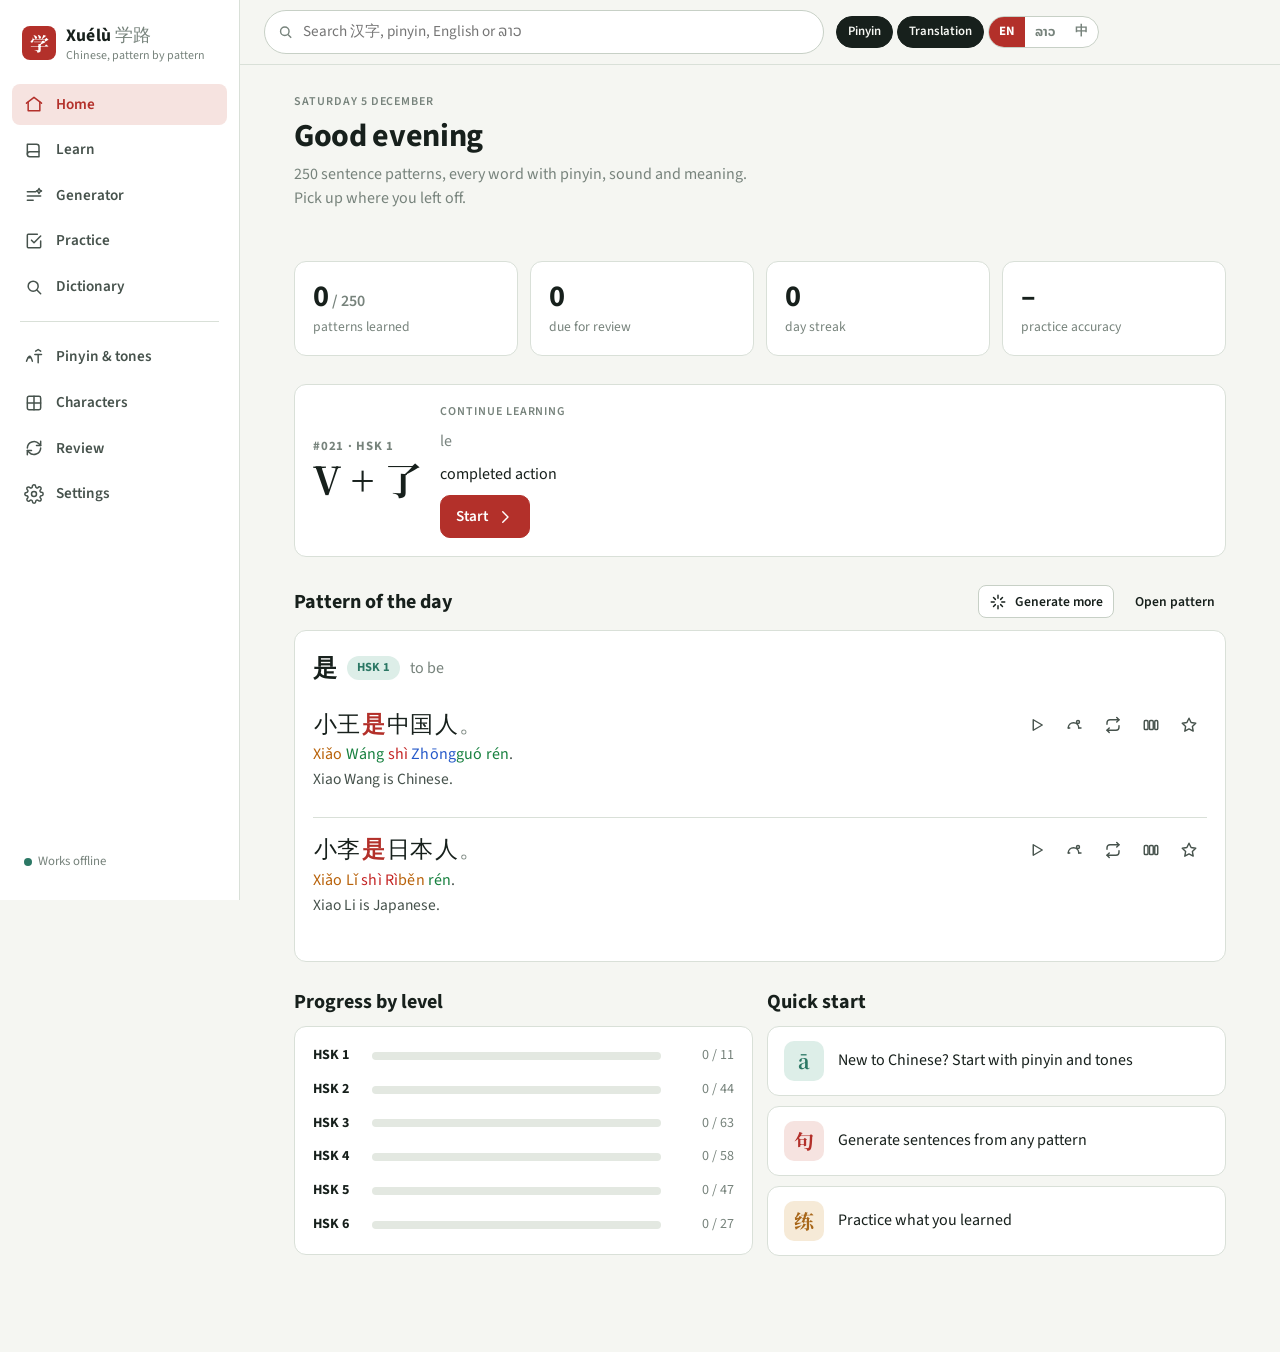
==== index.html @ 7368254f "Add files via upload" ====
<!doctype html>
<html lang="en">
<head>
<meta charset="utf-8">
<meta name="viewport" content="width=device-width,initial-scale=1,viewport-fit=cover">
<link rel="manifest" href="manifest.webmanifest">
<title>Xuélù Chinese</title>
<meta name="description" content="Learn Mandarin through 250 sentence patterns: pinyin, audio, dictionary, sentence generator and practice. Works offline.">
<meta name="theme-color" content="#B3302A">
<link rel="preconnect" href="https://fonts.googleapis.com"><link rel="preconnect" href="https://fonts.gstatic.com" crossorigin>
<link rel="stylesheet" href="https://fonts.googleapis.com/css2?family=Noto+Sans+Lao:wght@400;600&family=Noto+Serif+SC:wght@600;700&family=Source+Sans+3:wght@400;600;700&display=swap">
<style>:root{
  --bg:#F5F6F2; --surface:#FFFFFF; --surface-2:#EDF0EA; --surface-3:#E3E8E1;
  --ink:#17201C; --ink-2:#46524C; --ink-3:#77837C; --line:#D9E0D8; --line-2:#C7D0C6;
  --accent:#B3302A; --accent-2:#F6E3E0; --accent-ink:#FFFFFF;
  --jade:#2C7865; --jade-2:#DDEEE8; --warn:#A8671A; --warn-2:#F6EAD7; --bad:#B3302A; --bad-2:#F6E3E0;
  --t1:#2458C9; --t2:#17803F; --t3:#B8620A; --t4:#C42424; --t0:#7A8580;
  --shadow:0 1px 2px rgba(23,32,28,.06),0 4px 16px rgba(23,32,28,.06);
  --r:12px; --r-s:8px;
  --f-ui:"Source Sans 3","Noto Sans Lao","Phetsarath OT","Saysettha OT",system-ui,-apple-system,"Segoe UI",Roboto,"Noto Sans",sans-serif;
  --f-hz:"Noto Sans SC","PingFang SC","Hiragino Sans GB","Microsoft YaHei","Source Han Sans SC",sans-serif;
  --f-hzd:"Noto Serif SC","Songti SC","STSong","SimSun","Source Han Serif SC",serif;
  --f-lo:"Noto Sans Lao","Phetsarath OT","Saysettha OT","Lao UI","Noto Sans",sans-serif;
  color-scheme:light;
}
@media (prefers-color-scheme:dark){ :root:not([data-theme="light"]){
  --bg:#101412; --surface:#171C1A; --surface-2:#1F2522; --surface-3:#29302C;
  --ink:#E7ECE8; --ink-2:#B3BEB7; --ink-3:#86928B; --line:#2A322E; --line-2:#394440;
  --accent:#E35B4F; --accent-2:#3A1F1C; --accent-ink:#1A0E0C;
  --jade:#56B79D; --jade-2:#18302A; --warn:#E0A450; --warn-2:#33281A; --bad:#E86A5F; --bad-2:#3A1F1C;
  --t1:#7FA6FF; --t2:#5CCB84; --t3:#F2A54A; --t4:#FF7B72; --t0:#98A39D;
  --shadow:0 1px 2px rgba(0,0,0,.3),0 6px 20px rgba(0,0,0,.25); color-scheme:dark; }}
:root[data-theme="dark"]{
  --bg:#101412; --surface:#171C1A; --surface-2:#1F2522; --surface-3:#29302C;
  --ink:#E7ECE8; --ink-2:#B3BEB7; --ink-3:#86928B; --line:#2A322E; --line-2:#394440;
  --accent:#E35B4F; --accent-2:#3A1F1C; --accent-ink:#1A0E0C;
  --jade:#56B79D; --jade-2:#18302A; --warn:#E0A450; --warn-2:#33281A; --bad:#E86A5F; --bad-2:#3A1F1C;
  --t1:#7FA6FF; --t2:#5CCB84; --t3:#F2A54A; --t4:#FF7B72; --t0:#98A39D;
  --shadow:0 1px 2px rgba(0,0,0,.3),0 6px 20px rgba(0,0,0,.25); color-scheme:dark; }

*{box-sizing:border-box}
html,body{height:100%}
body{margin:0;background:var(--bg);color:var(--ink);font:16px/1.55 var(--f-ui);-webkit-text-size-adjust:100%;}
:lang(lo), .lo{font-family:var(--f-lo)}
button,input,select,textarea{font:inherit;color:inherit}
button{cursor:pointer}
a{color:var(--accent)}
:focus-visible{outline:2px solid var(--accent);outline-offset:2px;border-radius:6px}
.hz{font-family:var(--f-hz)}
.hzd{font-family:var(--f-hzd)}
.muted{color:var(--ink-3)}
.small{font-size:.875rem}
.tabnum{font-variant-numeric:tabular-nums}
h1,h2,h3{line-height:1.2;text-wrap:balance;margin:0}
h1{font-size:1.75rem;font-weight:700;letter-spacing:-.01em}
h2{font-size:1.25rem;font-weight:700}
h3{font-size:1rem;font-weight:700}
.eyebrow{font-size:.75rem;letter-spacing:.08em;text-transform:uppercase;color:var(--ink-3);font-weight:600}
p{margin:0}

/* ---------- Shell ---------- */
.app{display:grid;grid-template-columns:240px minmax(0,1fr);min-height:100%}
.side{position:sticky;top:0;height:100vh;border-right:1px solid var(--line);background:var(--surface);display:flex;flex-direction:column;padding:18px 12px;gap:4px;overflow-y:auto}
.brand{display:flex;align-items:center;gap:10px;padding:4px 10px 16px}
.seal{width:34px;height:34px;border-radius:8px;background:var(--accent);color:#fff;display:grid;place-items:center;font:700 19px/1 var(--f-hzd);flex:none}
.brand b{display:block;font-size:1.1rem;letter-spacing:.01em}
.brand small{display:block;color:var(--ink-3);font-size:.75rem;line-height:1.2}
.nav-btn{display:flex;align-items:center;gap:12px;width:100%;border:0;background:none;padding:9px 12px;border-radius:var(--r-s);color:var(--ink-2);text-align:left;font-weight:600;font-size:.95rem}
.nav-btn svg{width:20px;height:20px;flex:none;stroke:currentColor;fill:none;stroke-width:1.8;stroke-linecap:round;stroke-linejoin:round}
.nav-btn:hover{background:var(--surface-2);color:var(--ink)}
.nav-btn[aria-current="page"]{background:var(--accent-2);color:var(--accent)}
.nav-btn .count{margin-left:auto;font-size:.75rem;background:var(--accent);color:var(--accent-ink);border-radius:99px;padding:1px 7px;font-weight:700}
.side .sep{height:1px;background:var(--line);margin:10px 8px}
.side-foot{margin-top:auto;padding:10px 12px;font-size:.8rem;color:var(--ink-3);display:flex;align-items:center;gap:6px}
.dot-ok{width:8px;height:8px;border-radius:50%;background:var(--jade)}

.mainwrap{min-width:0;display:flex;flex-direction:column}
.topbar{position:sticky;top:env(safe-area-inset-top,0px);z-index:20;background:color-mix(in srgb,var(--bg) 88%,transparent);backdrop-filter:blur(10px);-webkit-backdrop-filter:blur(10px);border-bottom:1px solid var(--line);padding-block:10px;padding-inline:24px;display:flex;align-items:center;gap:12px}
.topbar .mbrand{display:none}
.search{position:relative;flex:1;max-width:560px}
.search input{width:100%;border:1px solid var(--line-2);background:var(--surface);border-radius:99px;padding:9px 14px 9px 38px;font-size:.95rem}
.search svg{position:absolute;left:13px;top:50%;transform:translateY(-50%);width:17px;height:17px;stroke:var(--ink-3);fill:none;stroke-width:2}
.search-pop{position:absolute;left:0;right:0;top:calc(100% + 6px);background:var(--surface);border:1px solid var(--line);border-radius:var(--r);box-shadow:var(--shadow);max-height:70vh;overflow:auto;padding:6px;z-index:30}
.sp-item{display:flex;gap:12px;align-items:baseline;width:100%;border:0;background:none;text-align:left;padding:8px 10px;border-radius:8px}
.sp-item:hover,.sp-item.active{background:var(--surface-2)}
.sp-item .hz{font-size:1.15rem;min-width:3.2em}
.sp-item .py{min-width:6em}
.sp-head{font-size:.72rem;letter-spacing:.08em;text-transform:uppercase;color:var(--ink-3);padding:8px 10px 2px;font-weight:700}
.toggles{display:flex;gap:4px;align-items:center}
.tg{border:1px solid var(--line-2);background:var(--surface);border-radius:99px;padding:5px 11px;font-size:.8rem;font-weight:600;color:var(--ink-3)}
.tg[aria-pressed="true"]{background:var(--ink);border-color:var(--ink);color:var(--bg)}
.langsw{display:flex;border:1px solid var(--line-2);border-radius:99px;overflow:hidden;background:var(--surface)}
.langsw button{border:0;background:none;padding:5px 10px;font-size:.8rem;font-weight:700;color:var(--ink-3)}
.langsw button[aria-pressed="true"]{background:var(--accent);color:var(--accent-ink)}
main{padding-block:28px 96px;padding-inline:24px;width:100%;max-width:980px;margin:0 auto}
.tabbar{display:none}

@media (max-width:900px){
  .app{grid-template-columns:1fr}
  .side{display:none}
  .topbar{padding-inline:16px;flex-wrap:wrap;row-gap:8px}
  .topbar .mbrand{display:flex;align-items:center;gap:8px;font-weight:700}
  .topbar .mbrand .seal{width:28px;height:28px;font-size:16px}
  .search{order:3;flex-basis:100%;max-width:none}
  .toggles{margin-left:auto}
  main{padding-inline:16px;padding-block:18px 110px}
  .tabbar{display:grid;grid-template-columns:repeat(5,1fr);position:fixed;left:0;right:0;bottom:0;z-index:40;background:var(--surface);border-top:1px solid var(--line);padding-bottom:env(safe-area-inset-bottom,0px)}
  .tabbar button{border:0;background:none;display:flex;flex-direction:column;align-items:center;gap:2px;padding:8px 2px 7px;font-size:.68rem;font-weight:600;color:var(--ink-3)}
  .tabbar svg{width:22px;height:22px;stroke:currentColor;fill:none;stroke-width:1.8;stroke-linecap:round;stroke-linejoin:round}
  .tabbar button[aria-current="page"]{color:var(--accent)}
  .hide-m{display:none!important}
}
@media (max-width:420px){ .toggles .tg{padding:5px 8px} .langsw button{padding:5px 8px} }

/* ---------- Generic ---------- */
.stack{display:flex;flex-direction:column;gap:16px}
.stack-l{display:flex;flex-direction:column;gap:28px}
.row{display:flex;gap:10px;align-items:center;flex-wrap:wrap}
.spread{display:flex;justify-content:space-between;align-items:center;gap:12px;flex-wrap:wrap}
.card{background:var(--surface);border:1px solid var(--line);border-radius:var(--r);padding:18px}
.card.flat{box-shadow:none}
.grid2{display:grid;grid-template-columns:repeat(2,minmax(0,1fr));gap:14px}
.grid3{display:grid;grid-template-columns:repeat(3,minmax(0,1fr));gap:14px}
.grid4{display:grid;grid-template-columns:repeat(4,minmax(0,1fr));gap:12px}
@media (max-width:760px){.grid3,.grid4{grid-template-columns:repeat(2,minmax(0,1fr))}.grid2{grid-template-columns:1fr}}
.btn{display:inline-flex;align-items:center;justify-content:center;gap:8px;border:1px solid var(--line-2);background:var(--surface);color:var(--ink);border-radius:10px;padding:9px 15px;font-weight:600;font-size:.95rem;min-height:40px;text-decoration:none}
.btn:hover{background:var(--surface-2)}
.btn.primary{background:var(--accent);border-color:var(--accent);color:var(--accent-ink)}
.btn.primary:hover{filter:brightness(1.06)}
.btn.jade{background:var(--jade);border-color:var(--jade);color:#fff}
.btn.ghost{border-color:transparent;background:none}
.btn.sm{padding:5px 10px;min-height:32px;font-size:.85rem;border-radius:8px}
.btn svg,.ib svg{width:18px;height:18px;stroke:currentColor;fill:none;stroke-width:1.9;stroke-linecap:round;stroke-linejoin:round}
.btn[disabled]{opacity:.5;cursor:not-allowed}
.ib{border:1px solid transparent;background:none;border-radius:8px;width:36px;height:36px;display:inline-grid;place-items:center;color:var(--ink-2)}
.ib:hover{background:var(--surface-2);color:var(--ink)}
.ib[aria-pressed="true"]{color:var(--accent);background:var(--accent-2)}
.chip{display:inline-flex;align-items:center;gap:6px;border-radius:99px;padding:2px 10px;font-size:.78rem;font-weight:700;background:var(--surface-2);color:var(--ink-2);white-space:nowrap}
.chip.lv{background:var(--jade-2);color:var(--jade)}
.chip.acc{background:var(--accent-2);color:var(--accent)}
.chip.warn{background:var(--warn-2);color:var(--warn)}
.seg{display:inline-flex;background:var(--surface-2);border-radius:10px;padding:3px;gap:2px;flex-wrap:wrap}
.seg button{border:0;background:none;border-radius:8px;padding:6px 12px;font-weight:600;font-size:.88rem;color:var(--ink-2)}
.seg button[aria-pressed="true"]{background:var(--surface);color:var(--ink);box-shadow:0 1px 2px rgba(0,0,0,.08)}
.input{border:1px solid var(--line-2);background:var(--surface);border-radius:10px;padding:9px 12px;width:100%}
.empty{padding:28px;text-align:center;color:var(--ink-3);border:1px dashed var(--line-2);border-radius:var(--r)}
.toast{position:fixed;left:50%;bottom:90px;transform:translateX(-50%);background:var(--ink);color:var(--bg);padding:10px 16px;border-radius:10px;font-weight:600;z-index:100;box-shadow:var(--shadow);max-width:calc(100% - 32px)}
.pagehead{display:flex;flex-direction:column;gap:6px;margin-bottom:22px}
.pagehead p{color:var(--ink-2);max-width:62ch}

/* ---------- Tones / pinyin ---------- */
.t1{color:var(--t1)}.t2{color:var(--t2)}.t3{color:var(--t3)}.t4{color:var(--t4)}.t0{color:var(--t0)}
body.no-tone .t1,body.no-tone .t2,body.no-tone .t3,body.no-tone .t4,body.no-tone .t0{color:inherit}

/* ---------- Sentence ---------- */
.sent{display:grid;grid-template-columns:minmax(0,1fr) auto;gap:4px 12px;padding:14px 0;border-top:1px solid var(--line)}
.sent:first-child{border-top:0}
.sent .zh{font-family:var(--f-hz);font-size:1.45rem;line-height:1.5;letter-spacing:.02em}
.w{border:0;background:none;padding:0 1px;margin:0;font:inherit;color:inherit;border-radius:4px;cursor:pointer;border-bottom:1.5px solid transparent}
.w:hover{background:var(--surface-2);border-bottom-color:var(--line-2)}
.w.mk{color:var(--accent);font-weight:600}
.punct{color:var(--ink-3)}
.sent .py{font-size:1rem;color:var(--ink-2);letter-spacing:.01em}
.sent .tr{color:var(--ink-2);font-size:.97rem}
.sent .tr-lo{font-family:var(--f-lo)}
body.hide-py .py, body.hide-py .bd-py{visibility:hidden}
body.hide-py .sent .py{display:none}
body.hide-tr .sent .tr{display:none}
body.hide-hz .sent .zh{filter:blur(6px)}
body.hide-hz .sent .zh:hover{filter:none}
.sent-actions{display:flex;gap:2px;align-items:flex-start}
.sent-src{font-size:.72rem;color:var(--ink-3)}
.bd{grid-column:1/-1;display:flex;flex-wrap:wrap;gap:6px;margin-top:8px}
.bd-cell{border:1px solid var(--line);background:var(--surface-2);border-radius:10px;padding:6px 10px 7px;display:flex;flex-direction:column;align-items:center;min-width:56px;cursor:pointer}
.bd-cell:hover{border-color:var(--line-2)}
.bd-cell .hz{font-size:1.3rem;line-height:1.3}
.bd-cell .bd-py{font-size:.85rem}
.bd-cell .bd-gl{font-size:.75rem;color:var(--ink-2);max-width:9em;text-align:center;line-height:1.25}
.bd-cell .bd-pos{font-size:.64rem;text-transform:uppercase;letter-spacing:.06em;color:var(--ink-3);font-weight:700}
.bd-cell.mk{border-color:var(--accent);background:var(--accent-2)}
.fix{font-size:.78rem;color:var(--warn);background:var(--warn-2);border-radius:6px;padding:2px 8px;display:inline-block;margin-top:4px}

/* ---------- Home ---------- */
.hero-greet{display:flex;flex-direction:column;gap:6px;margin-bottom:22px}
.hero-greet h1{font-size:2rem}
.stat{display:flex;flex-direction:column;gap:2px}
.stat b{font-size:1.9rem;line-height:1.1;font-variant-numeric:tabular-nums}
.stat span{font-size:.85rem;color:var(--ink-3)}
.cont{display:grid;grid-template-columns:auto minmax(0,1fr);gap:18px;align-items:center}
.bigno{font:700 .8rem/1 var(--f-ui);color:var(--ink-3);letter-spacing:.06em}
.pat-big{font-family:var(--f-hzd);font-size:2.4rem;line-height:1.15;font-weight:700}
.lvbar{display:grid;grid-template-columns:3.5em minmax(0,1fr) 4.5em;gap:10px;align-items:center;font-size:.88rem}
.bar{height:8px;border-radius:99px;background:var(--surface-3);overflow:hidden}
.bar i{display:block;height:100%;background:var(--jade);border-radius:99px}
.qs{display:flex;gap:14px;align-items:center;text-align:left;border:1px solid var(--line);background:var(--surface);border-radius:var(--r);padding:14px 16px;width:100%}
.qs:hover{border-color:var(--line-2);background:var(--surface-2)}
.qs .qi{width:40px;height:40px;border-radius:10px;display:grid;place-items:center;font:700 1.25rem/1 var(--f-hzd);flex:none}

/* ---------- Learn list ---------- */
.plist{display:flex;flex-direction:column}
.prow{display:grid;grid-template-columns:3.2em minmax(7em,auto) minmax(0,1fr) auto;gap:14px;align-items:center;padding:11px 12px;border:0;background:none;text-align:left;border-radius:10px;width:100%}
.prow:hover{background:var(--surface-2)}
.prow .pn{font-size:.8rem;color:var(--ink-3);font-variant-numeric:tabular-nums;font-weight:700}
.prow .ph{font-family:var(--f-hz);font-size:1.15rem;font-weight:600}
.prow .pm{color:var(--ink-2);font-size:.92rem;overflow:hidden;text-overflow:ellipsis;white-space:nowrap}
.status{width:20px;height:20px;border-radius:50%;border:2px solid var(--line-2);display:grid;place-items:center}
.status.done{background:var(--jade);border-color:var(--jade)}
.status.done::after{content:"";width:8px;height:5px;border-left:2px solid #fff;border-bottom:2px solid #fff;transform:rotate(-45deg) translate(1px,-1px)}
.group-h{display:flex;align-items:baseline;gap:10px;margin:22px 0 6px;padding:0 12px}
.group-h:first-child{margin-top:0}
@media (max-width:600px){.prow{grid-template-columns:2.6em minmax(0,1fr) auto;gap:10px}.prow .pm{grid-column:2;grid-row:2;white-space:normal;font-size:.85rem}.prow .status{grid-row:1/3;grid-column:3}}

/* ---------- Pattern page ---------- */
.crumb{display:flex;gap:8px;align-items:center;font-size:.85rem;color:var(--ink-3);margin-bottom:14px;flex-wrap:wrap}
.crumb button{border:0;background:none;color:var(--ink-2);padding:0;font-weight:600}
.phead{display:grid;grid-template-columns:minmax(0,1fr) auto;gap:18px;align-items:start;margin-bottom:26px}
.phead .pat-big{font-size:clamp(2.2rem,6vw,3.4rem)}
.phead .pmean{font-size:1.15rem;color:var(--ink-2);margin-top:6px}
.phead .plo{font-family:var(--f-lo);color:var(--ink-3);margin-top:2px}
@media (max-width:600px){.phead{grid-template-columns:1fr}}
.formula{display:flex;flex-wrap:wrap;gap:6px;align-items:center}
.fchip{border-radius:8px;padding:5px 11px;background:var(--surface-2);border:1px solid var(--line);font-weight:600;font-size:.92rem}
.fchip.hz{background:var(--accent-2);border-color:transparent;color:var(--accent);font-size:1.1rem;padding:3px 11px}
.fplus{color:var(--ink-3);font-weight:700}
.sect{display:flex;flex-direction:column;gap:12px}
.sect > h2{display:flex;align-items:center;gap:10px}
.why{font-size:1.02rem;max-width:68ch;color:var(--ink)}
.mistake{display:grid;grid-template-columns:auto minmax(0,1fr);gap:8px 12px;align-items:baseline;background:var(--surface);border:1px solid var(--line);border-radius:var(--r);padding:14px 16px}
.mistake .mk-x{color:var(--bad);font-weight:800}
.mistake .mk-v{color:var(--jade);font-weight:800}
.mistake .hz{font-size:1.2rem}
.mistake .bad{text-decoration:line-through;text-decoration-color:var(--bad);text-decoration-thickness:1.5px;color:var(--ink-2)}
.mistake .reason{grid-column:1/-1;color:var(--ink-2);font-size:.95rem;border-top:1px solid var(--line);padding-top:8px;margin-top:2px}
.pnav{display:flex;justify-content:space-between;gap:10px;margin-top:10px}

/* ---------- Generator ---------- */
.gen-layout{display:grid;grid-template-columns:300px minmax(0,1fr);gap:22px;align-items:start}
.picker{position:sticky;top:76px;max-height:calc(100vh - 100px);display:flex;flex-direction:column;gap:10px}
.picker .plist-s{overflow:auto;border:1px solid var(--line);border-radius:var(--r);background:var(--surface);flex:1;min-height:200px}
.pick{display:grid;grid-template-columns:auto 2.4em minmax(0,1fr);gap:8px;align-items:center;padding:7px 10px;border-bottom:1px solid var(--line);cursor:pointer;font-size:.92rem}
.pick:last-child{border-bottom:0}
.pick input{accent-color:var(--accent);width:17px;height:17px}
.pick .pn{font-size:.75rem;color:var(--ink-3);font-weight:700}
.pick .hz{font-weight:600}
.pick small{display:block;color:var(--ink-3);font-size:.78rem;overflow:hidden;text-overflow:ellipsis;white-space:nowrap}
.lvchips{display:flex;gap:4px;flex-wrap:wrap}
.lvchips button{border:1px solid var(--line-2);background:var(--surface);border-radius:99px;padding:3px 10px;font-size:.78rem;font-weight:700;color:var(--ink-2)}
.lvchips button[aria-pressed="true"]{background:var(--jade);border-color:var(--jade);color:#fff}
.gen-bar{display:flex;gap:10px;align-items:center;flex-wrap:wrap;background:var(--surface);border:1px solid var(--line);border-radius:var(--r);padding:12px 14px}
.gen-bar input[type=range]{accent-color:var(--accent);width:130px}
.gen-group{margin-top:14px}
.gen-group-h{display:flex;gap:10px;align-items:baseline;padding:6px 0;border-bottom:2px solid var(--ink);margin-bottom:2px}
.gen-group-h .hz{font-size:1.1rem;font-weight:700}
@media (max-width:900px){.gen-layout{grid-template-columns:1fr}.picker{position:static;max-height:none}.picker .plist-s{max-height:300px}}

/* ---------- Practice ---------- */
.pcard{display:flex;gap:14px;align-items:flex-start;text-align:left;border:1px solid var(--line);background:var(--surface);border-radius:var(--r);padding:16px;width:100%}
.pcard:hover{border-color:var(--line-2);background:var(--surface-2)}
.pcard .qi{width:42px;height:42px;border-radius:10px;background:var(--surface-2);display:grid;place-items:center;font:700 1.2rem/1 var(--f-hzd);flex:none;color:var(--accent)}
.pcard b{display:block}
.pcard span{color:var(--ink-3);font-size:.88rem}
.quiz{max-width:720px;margin:0 auto}
.qprog{display:flex;gap:4px;margin-bottom:18px}
.qprog i{flex:1;height:5px;border-radius:9px;background:var(--surface-3)}
.qprog i.ok{background:var(--jade)}.qprog i.no{background:var(--bad)}.qprog i.cur{background:var(--ink-3)}
.qbox{background:var(--surface);border:1px solid var(--line);border-radius:16px;padding:22px}
.qprompt{font-size:1.1rem;color:var(--ink-2);margin-bottom:6px}
.qzh{font-family:var(--f-hz);font-size:1.7rem;line-height:1.5}
.qpy{color:var(--ink-2)}
.opts{display:grid;gap:10px;margin-top:18px}
.opt{border:1.5px solid var(--line-2);background:var(--surface);border-radius:12px;padding:12px 14px;text-align:left;font-size:1.05rem}
.opt.hz{font-size:1.25rem}
.opt:hover{border-color:var(--ink-3)}
.opt.right{border-color:var(--jade);background:var(--jade-2)}
.opt.wrong{border-color:var(--bad);background:var(--bad-2)}
.tiles{display:flex;flex-wrap:wrap;gap:8px;min-height:54px}
.tiles.answer{border-bottom:2px solid var(--line-2);padding-bottom:10px;margin-top:14px}
.tile{border:1.5px solid var(--line-2);background:var(--surface-2);border-radius:10px;padding:6px 12px;font:1.3rem/1.3 var(--f-hz)}
.tile small{display:block;font:.72rem/1.2 var(--f-ui);color:var(--ink-3)}
.tile.used{opacity:.25;pointer-events:none}
.feedback{margin-top:16px;border-radius:12px;padding:12px 14px;display:flex;flex-direction:column;gap:6px}
.feedback.ok{background:var(--jade-2)}.feedback.no{background:var(--bad-2)}
.feedback b{font-size:1.02rem}
.qfoot{display:flex;justify-content:space-between;align-items:center;margin-top:18px;gap:10px}
.blank{display:inline-block;min-width:2.2em;border-bottom:2px solid var(--accent);text-align:center;color:var(--accent)}
.listen-big{width:84px;height:84px;border-radius:50%;background:var(--accent);color:var(--accent-ink);border:0;display:grid;place-items:center;margin:8px auto}
.listen-big svg{width:34px;height:34px;fill:currentColor;stroke:none}
.result{text-align:center;padding:30px 20px}
.result .big{font-size:3.2rem;font-weight:800;font-variant-numeric:tabular-nums}

/* ---------- Dictionary / sheet ---------- */
.dict-layout{display:grid;grid-template-columns:minmax(0,1fr);gap:16px}
.dres{display:flex;flex-direction:column;background:var(--surface);border:1px solid var(--line);border-radius:var(--r);overflow:hidden}
.dres button{display:grid;grid-template-columns:minmax(4em,auto) minmax(6em,auto) minmax(0,1fr) auto;gap:14px;align-items:baseline;border:0;border-bottom:1px solid var(--line);background:none;text-align:left;padding:10px 14px}
.dres button:last-child{border-bottom:0}
.dres button:hover{background:var(--surface-2)}
.dres .hz{font-size:1.25rem}
.dres .gl{color:var(--ink-2);font-size:.92rem;overflow:hidden;text-overflow:ellipsis;white-space:nowrap}
@media (max-width:600px){.dres button{grid-template-columns:auto minmax(0,1fr) auto}.dres .gl{grid-column:1/-1;white-space:normal}}
.scrim{position:fixed;inset:0;background:rgba(10,14,12,.35);z-index:60}
.sheet{position:fixed;top:0;right:0;bottom:0;width:min(440px,100%);background:var(--surface);z-index:61;box-shadow:-10px 0 40px rgba(0,0,0,.15);display:flex;flex-direction:column;border-left:1px solid var(--line)}
.sheet-h{display:flex;align-items:center;gap:6px;padding:10px 12px;border-bottom:1px solid var(--line);padding-top:calc(10px + env(safe-area-inset-top,0px))}
.sheet-b{overflow:auto;padding:18px 20px 40px;display:flex;flex-direction:column;gap:18px}
@media (max-width:700px){.sheet{top:auto;left:0;width:100%;max-height:88vh;border-radius:18px 18px 0 0;border-left:0;padding-bottom:env(safe-area-inset-bottom,0px)}.sheet-h{padding-top:10px}}
.entry-h{display:flex;flex-direction:column;gap:2px}
.entry-h .big{font-family:var(--f-hzd);font-size:3.2rem;line-height:1.15;font-weight:700}
.entry-h .epy{font-size:1.3rem}
.kv{display:grid;grid-template-columns:auto minmax(0,1fr);gap:6px 14px;font-size:.93rem}
.kv dt{color:var(--ink-3)}
.kv dd{margin:0}
.charcards{display:flex;flex-direction:column;gap:10px}
.charcard{display:grid;grid-template-columns:auto minmax(0,1fr);gap:4px 14px;border:1px solid var(--line);border-radius:12px;padding:12px}
.charcard .cc{font-family:var(--f-hzd);font-size:2.4rem;line-height:1;grid-row:1/4;align-self:center;border:0;background:none;padding:4px}
.hw-box{display:flex;flex-direction:column;align-items:center;gap:10px;padding:10px;border:1px solid var(--line);border-radius:12px;background:var(--surface-2)}
.hw-target{width:220px;height:220px;max-width:100%;background:var(--surface);border-radius:10px;
  background-image:linear-gradient(var(--line) 1px,transparent 1px),linear-gradient(90deg,var(--line) 1px,transparent 1px),linear-gradient(45deg,transparent calc(50% - .5px),var(--line) calc(50% - .5px),var(--line) calc(50% + .5px),transparent calc(50% + .5px)),linear-gradient(-45deg,transparent calc(50% - .5px),var(--line) calc(50% - .5px),var(--line) calc(50% + .5px),transparent calc(50% + .5px));
  background-size:50% 50%,50% 50%,100% 100%,100% 100%;background-position:center}
.wordchips{display:flex;flex-wrap:wrap;gap:6px}
.wordchips button{border:1px solid var(--line);background:var(--surface);border-radius:8px;padding:4px 9px;font-size:.9rem}
.wordchips button .hz{font-size:1.05rem}
.wordchips button:hover{background:var(--surface-2)}

/* ---------- Pinyin ---------- */
.tonecard{display:flex;flex-direction:column;align-items:center;gap:6px;border:1px solid var(--line);background:var(--surface);border-radius:var(--r);padding:14px 10px;text-align:center}
.tonecard svg{width:100%;max-width:120px;height:auto}
.tonecard .syl{font-size:1.6rem;font-weight:700}
.tonecard .ex{font:1.4rem var(--f-hz)}
.sgrid{display:grid;grid-template-columns:repeat(auto-fill,minmax(88px,1fr));gap:8px}
.scell{border:1px solid var(--line);background:var(--surface);border-radius:10px;padding:8px 6px;display:flex;flex-direction:column;align-items:center;gap:0}
.scell b{font-size:1.15rem}
.scell .hz{font-size:1.1rem}
.scell small{color:var(--ink-3);font-size:.75rem}
.scell:hover{background:var(--surface-2)}
.rule{border-left:3px solid var(--accent);padding:4px 0 4px 14px;display:flex;flex-direction:column;gap:6px}

/* ---------- Characters ---------- */
.cgrid{display:grid;grid-template-columns:repeat(auto-fill,minmax(58px,1fr));gap:6px}
.cgrid button{aspect-ratio:1;max-width:100%;border:1px solid var(--line);background:var(--surface);border-radius:10px;font:1.6rem/1 var(--f-hz);display:grid;place-items:center}
.cgrid button:hover{border-color:var(--accent);color:var(--accent)}

/* ---------- Review ---------- */
.flash{min-height:260px;display:flex;flex-direction:column;align-items:center;justify-content:center;gap:10px;text-align:center}
.flash .front{font-family:var(--f-hz);font-size:2.4rem;line-height:1.35}
.grades{display:grid;grid-template-columns:repeat(4,1fr);gap:8px;margin-top:16px}
.grades button small{display:block;font-size:.72rem;color:var(--ink-3);font-weight:500}

/* ---------- Settings ---------- */
.set-row{display:grid;grid-template-columns:minmax(0,1fr) auto;gap:14px;align-items:center;padding:14px 0;border-top:1px solid var(--line)}
.set-row:first-child{border-top:0}
.set-row label{font-weight:600}
.set-row p{color:var(--ink-3);font-size:.88rem}
.switch{position:relative;width:44px;height:26px;appearance:none;-webkit-appearance:none;background:var(--line-2);border-radius:99px;cursor:pointer;transition:background .15s;margin:0}
.switch::after{content:"";position:absolute;top:3px;left:3px;width:20px;height:20px;border-radius:50%;background:#fff;transition:transform .15s}
.switch:checked{background:var(--jade)}
.switch:checked::after{transform:translateX(18px)}
textarea.code{width:100%;min-height:90px;font:.8rem/1.4 ui-monospace,Menlo,monospace;border:1px solid var(--line-2);border-radius:10px;padding:10px;background:var(--surface-2)}
.notice{display:flex;gap:10px;align-items:flex-start;background:var(--warn-2);color:var(--ink);border-radius:12px;padding:12px 14px;font-size:.9rem}
@media (prefers-reduced-motion:reduce){*{transition:none!important;animation:none!important}}
</style>
</head>
<body>
<div class="app">
<nav id="side" class="side" aria-label="Main"></nav>
<div class="mainwrap">
<header class="topbar">
  <button id="mbrand" class="mbrand" style="border:0;background:none;padding:0"><span class="seal" lang="zh-CN">学</span><span>Xuélù</span></button>
  <div class="search" role="search"><svg viewBox="0 0 24 24" aria-hidden="true"><circle cx="11" cy="11" r="6"/><path d="M20 20l-4.5-4.5"/></svg><input id="search" type="search" autocomplete="off" aria-label="Search"><div id="search-pop" class="search-pop" hidden></div></div>
  <div class="toggles" id="toggles"><button class="tg" data-tg="py" aria-pressed="true">Pinyin</button><button class="tg" data-tg="tr" aria-pressed="true">EN</button>
  <div class="langsw" id="langsw" role="group" aria-label="Language"><button data-l="en">EN</button><button data-l="lo" lang="lo">ລາວ</button><button data-l="zh" lang="zh-CN">中</button></div></div>
</header>
<main id="main" tabindex="-1"></main>
</div></div>
<nav id="tabbar" class="tabbar" aria-label="Tabs"></nav>
<script type="application/json" id="data-patterns">{"sections":[{"id":"A","name":"Basic Structural Patterns"},{"id":"B","name":"Time & Aspect"},{"id":"C","name":"Comparison"},{"id":"D","name":"Conditional / Causal"},{"id":"E","name":"Degree / Extent"},{"id":"F","name":"Existence / Possession / Location"},{"id":"G","name":"Modal / Ability"},{"id":"H","name":"Question Patterns"},{"id":"I","name":"Connectives / Sequence"},{"id":"J","name":"Purpose / Result"},{"id":"K","name":"Passive / Causative / Directional Complements"},{"id":"L","name":"Quantity / Frequency"},{"id":"M","name":"Approximation"},{"id":"N","name":"Emphasis / Rhetorical"},{"id":"O","name":"Prepositions / Reference"},{"id":"P","name":"Resultative & Directional Complements"},{"id":"Q","name":"Structural Particles & Formal Connectors"},{"id":"R","name":"Reported Speech & Appearance"},{"id":"S","name":"Idiomatic Emphasis & Disposition"}],"patterns":[{"n":1,"sec":"A","head":"是...的 (shì...de)","meaning":"emphasizes time/place/manner/agent of a known past event","ex":[{"zh":"我是昨天到的。","py":"Wǒ shì zuótiān dào de.","en":"I arrived yesterday.","t":[["我","wǒ"],["是","shì"],["昨天","zuótiān"],["到","dào"],["的","de"],["。",""]]},{"zh":"这辆车是他买的。","py":"Zhè liàng chē shì tā mǎi de.","en":"This car is the one he bought.","t":[["这","zhè"],["辆","liàng"],["车","chē"],["是","shì"],["他","tā"],["买","mǎi"],["的","de"],["。",""]]}],"note":"only used for completed actions where the fact of doing it is already known; use 了 for new information.","hzh":"是…的","pyh":"shì…de"},{"n":2,"sec":"A","head":"把 (bǎ)","meaning":"disposal construction: subject acts on object, causing a change","ex":[{"zh":"我把门关了。","py":"Wǒ bǎ mén guān le.","en":"I closed the door.","t":[["我","wǒ"],["把","bǎ"],["门","mén"],["关","guān"],["了","le"],["。",""]]},{"zh":"请把作业交给老师。","py":"Qǐng bǎ zuòyè jiāo gěi lǎoshī.","en":"Please hand the homework to the teacher.","t":[["请","qǐng"],["把","bǎ"],["作业","zuòyè"],["交给","jiāogěi"],["老师","lǎoshī"],["。",""]]}],"note":"object must be definite/specific; needs a verb complement or 了.","hzh":"把","pyh":"bǎ"},{"n":3,"sec":"A","head":"被 (bèi)","meaning":"passive construction","ex":[{"zh":"杯子被打破了。","py":"Bēizi bèi dǎ pò le.","en":"The cup was broken.","t":[["杯子","bēizi"],["被","bèi"],["打破","dǎpò"],["了","le"],["。",""]]},{"zh":"他被老板批评了。","py":"Tā bèi lǎobǎn pīpíng le.","en":"He was criticized by his boss.","t":[["他","tā"],["被","bèi"],["老板","lǎobǎn"],["批评","pīpíng"],["了","le"],["。",""]]}],"note":"often implies something unfortunate happened.","hzh":"被","pyh":"bèi"},{"n":4,"sec":"A","head":"又...又... (yòu...yòu...)","meaning":"both...and... (co-occurring qualities/actions)","ex":[{"zh":"这个菜又便宜又好吃。","py":"Zhège cài yòu piányi yòu hǎochī.","en":"This dish is both cheap and delicious.","t":[["这个","zhège"],["菜","cài"],["又","yòu"],["便宜","piányi"],["又","yòu"],["好吃","hǎochī"],["。",""]]},{"zh":"他又哭又笑。","py":"Tā yòu kū yòu xiào.","en":"He was crying and laughing at the same time.","t":[["他","tā"],["又","yòu"],["哭","kū"],["又","yòu"],["笑","xiào"],["。",""]]}],"note":null,"hzh":"又…又…","pyh":"yòu…yòu…"},{"n":5,"sec":"A","head":"一边...一边... (yìbiān...yìbiān...)","meaning":"doing two actions simultaneously","ex":[{"zh":"我一边吃饭一边看电视。","py":"Wǒ yìbiān chīfàn yìbiān kàn diànshì.","en":"I eat while watching TV.","t":[["我","wǒ"],["一边","yìbiān"],["吃饭","chīfàn"],["一边","yìbiān"],["看","kàn"],["电视","diànshì"],["。",""]]},{"zh":"她一边工作一边学习。","py":"Tā yìbiān gōngzuò yìbiān xuéxí.","en":"She works while studying.","t":[["她","tā"],["一边","yìbiān"],["工作","gōngzuò"],["一边","yìbiān"],["学习","xuéxí"],["。",""]]}],"note":null,"hzh":"一边…一边…","pyh":"yìbiān…yìbiān…"},{"n":6,"sec":"A","head":"先...然后... (xiān...ránhòu...)","meaning":"first...then...","ex":[{"zh":"先做作业，然后玩游戏。","py":"Xiān zuò zuòyè, ránhòu wán yóuxì.","en":"Do homework first, then play games.","t":[["先","xiān"],["做","zuò"],["作业","zuòyè"],["，",""],["然后","ránhòu"],["玩","wán"],["游戏","yóuxì"],["。",""]]},{"zh":"我们先吃饭，然后去看电影。","py":"Wǒmen xiān chīfàn, ránhòu qù kàn diànyǐng.","en":"We'll eat first, then go watch a movie.","t":[["我们","wǒmen"],["先","xiān"],["吃饭","chīfàn"],["，",""],["然后","ránhòu"],["去","qù"],["看","kàn"],["电影","diànyǐng"],["。",""]]}],"note":null,"hzh":"先…然后…","pyh":"xiān…ránhòu…"},{"n":7,"sec":"A","head":"不是...而是... (bú shì...ér shì...)","meaning":"not...but rather...","ex":[{"zh":"他不是老师，而是学生。","py":"Tā bú shì lǎoshī, ér shì xuéshēng.","en":"He's not a teacher, but a student.","t":[["他","tā"],["不","bú"],["是","shì"],["老师","lǎoshī"],["，",""],["而是","érshì"],["学生","xuéshēng"],["。",""]]},{"zh":"问题不是钱，而是时间。","py":"Wèntí bú shì qián, ér shì shíjiān.","en":"The problem isn't money, but time.","t":[["问题","wèntí"],["不","bú"],["是","shì"],["钱","qián"],["，",""],["而是","érshì"],["时间","shíjiān"],["。",""]]}],"note":null,"hzh":"不是…而是…","pyh":"bú shì…ér shì…"},{"n":8,"sec":"A","head":"有点儿 (yǒudiǎnr)","meaning":"a bit (before adjectives, usually negative nuance)","ex":[{"zh":"这件衣服有点儿贵。","py":"Zhè jiàn yīfu yǒudiǎnr guì.","en":"This piece of clothing is a bit expensive.","t":[["这","zhè"],["件","jiàn"],["衣服","yīfu"],["有点儿","yǒudiǎnr"],["贵","guì"],["。",""]]},{"zh":"我今天有点儿累。","py":"Wǒ jīntiān yǒudiǎnr lèi.","en":"I'm a bit tired today.","t":[["我","wǒ"],["今天","jīntiān"],["有点儿","yǒudiǎnr"],["累","lèi"],["。",""]]}],"note":"contrast with 一点儿, which follows the adjective and adds a small amount.","hzh":"有点儿","pyh":"yǒudiǎnr"},{"n":9,"sec":"A","head":"越来越 (yuèláiyuè)","meaning":"more and more","ex":[{"zh":"天气越来越冷。","py":"Tiānqì yuèláiyuè lěng.","en":"The weather is getting colder and colder.","t":[["天气","tiānqì"],["越来越","yuèláiyuè"],["冷","lěng"],["。",""]]},{"zh":"他的中文越来越好。","py":"Tā de Zhōngwén yuèláiyuè hǎo.","en":"His Chinese is getting better and better.","t":[["他","tā"],["的","de"],["中文","zhōngwén"],["越来越","yuèláiyuè"],["好","hǎo"],["。",""]]}],"note":null,"hzh":"越来越","pyh":"yuèláiyuè"},{"n":10,"sec":"A","head":"越...越... (yuè...yuè...)","meaning":"the more...the more...","ex":[{"zh":"你越努力，越容易成功。","py":"Nǐ yuè nǔlì, yuè róngyì chénggōng.","en":"The harder you try, the easier it is to succeed.","t":[["你","nǐ"],["越","yuè"],["努力","nǔlì"],["，",""],["越","yuè"],["容易","róngyì"],["成功","chénggōng"],["。",""]]},{"zh":"这本书越看越有意思。","py":"Zhè běn shū yuè kàn yuè yǒu yìsi.","en":"The more I read this book, the more interesting it gets.","t":[["这","zhè"],["本","běn"],["书","shū"],["越","yuè"],["看","kàn"],["越","yuè"],["有意思","yǒuyìsi"],["。",""]]}],"note":null,"hzh":"越…越…","pyh":"yuè…yuè…"},{"n":11,"sec":"A","head":"是...还是... (shì...háishi...)","meaning":"is it...or...(choice question)","ex":[{"zh":"你要喝茶还是咖啡？","py":"Nǐ yào hē chá háishi kāfēi?","en":"Do you want tea or coffee?","t":[["你","nǐ"],["要","yào"],["喝","hē"],["茶","chá"],["还是","háishi"],["咖啡","kāfēi"],["？",""]]},{"zh":"这是你的还是他的？","py":"Zhè shì nǐ de háishi tā de?","en":"Is this yours or his?","t":[["这","zhè"],["是","shì"],["你","nǐ"],["的","de"],["还是","háishi"],["他","tā"],["的","de"],["？",""]]}],"note":null,"hzh":"是…还是…","pyh":"shì…háishi…"},{"n":12,"sec":"A","head":"一...就... (yī...jiù...)","meaning":"as soon as...then...","ex":[{"zh":"我一到家就洗澡。","py":"Wǒ yí dào jiā jiù xǐzǎo.","en":"As soon as I get home, I shower.","t":[["我","wǒ"],["一","yí"],["到","dào"],["家","jiā"],["就","jiù"],["洗澡","xǐzǎo"],["。",""]]},{"zh":"他一喝酒就脸红。","py":"Tā yì hē jiǔ jiù liǎn hóng.","en":"As soon as he drinks, his face turns red.","t":[["他","tā"],["一","yì"],["喝酒","hējiǔ"],["就","jiù"],["脸红","liǎnhóng"],["。",""]]}],"note":null,"hzh":"一…就…","pyh":"yī…jiù…"},{"n":13,"sec":"A","head":"还是 (háishi)","meaning":"or / it's better to","ex":[{"zh":"我们还是坐地铁吧。","py":"Wǒmen háishi zuò dìtiě ba.","en":"Let's just take the subway instead.","t":[["我们","wǒmen"],["还是","háishi"],["坐","zuò"],["地铁","dìtiě"],["吧","ba"],["。",""]]},{"zh":"你还是问问老师吧。","py":"Nǐ háishi wènwen lǎoshī ba.","en":"You'd better ask the teacher.","t":[["你","nǐ"],["还是","háishi"],["问","wèn"],["问","wen"],["老师","lǎoshī"],["吧","ba"],["。",""]]}],"note":"distinct from 或者 (or, in statements, not questions).","hzh":"还是","pyh":"háishi"},{"n":14,"sec":"A","head":"除了...以外 (chúle...yǐwài)","meaning":"besides / except","ex":[{"zh":"除了他以外，大家都来了。","py":"Chúle tā yǐwài, dàjiā dōu lái le.","en":"Except for him, everyone came.","t":[["除了","chúle"],["他","tā"],["以外","yǐwài"],["，",""],["大家","dàjiā"],["都","dōu"],["来","lái"],["了","le"],["。",""]]},{"zh":"除了英语以外，我还会法语。","py":"Chúle Yīngyǔ yǐwài, wǒ hái huì Fǎyǔ.","en":"Besides English, I can also speak French.","t":[["除了","chúle"],["英语","yīngyǔ"],["以外","yǐwài"],["，",""],["我","wǒ"],["还","hái"],["会","huì"],["法语","fǎyǔ"],["。",""]]}],"note":"都/还 after it decides \"except\" vs \"in addition to.\"","hzh":"除了…以外","pyh":"chúle…yǐwài"},{"n":15,"sec":"A","head":"不但...而且... (búdàn...érqiě...)","meaning":"not only...but also","ex":[{"zh":"她不但漂亮，而且聪明。","py":"Tā búdàn piàoliang, érqiě cōngming.","en":"She's not only pretty but also smart.","t":[["她","tā"],["不但","búdàn"],["漂亮","piàoliang"],["，",""],["而且","érqiě"],["聪明","cōngming"],["。",""]]},{"zh":"这里不但便宜，而且方便。","py":"Zhèlǐ búdàn piányi, érqiě fāngbiàn.","en":"This place isn't only cheap, it's also convenient.","t":[["这里","zhèlǐ"],["不但","búdàn"],["便宜","piányi"],["，",""],["而且","érqiě"],["方便","fāngbiàn"],["。",""]]}],"note":null,"hzh":"不但…而且…","pyh":"búdàn…érqiě…"},{"n":16,"sec":"A","head":"虽然...但是... (suīrán...dànshì...)","meaning":"although...but","ex":[{"zh":"虽然下雨，但是我们还是出门了。","py":"Suīrán xiàyǔ, dànshì wǒmen háishi chūmén le.","en":"Although it rained, we still went out.","t":[["虽然","suīrán"],["下雨","xiàyǔ"],["，",""],["但是","dànshì"],["我们","wǒmen"],["还是","háishi"],["出门","chūmén"],["了","le"],["。",""]]},{"zh":"虽然他很忙，但是他每天都锻炼。","py":"Suīrán tā hěn máng, dànshì tā měitiān dōu duànliàn.","en":"Although he's busy, he exercises every day.","t":[["虽然","suīrán"],["他","tā"],["很","hěn"],["忙","máng"],["，",""],["但是","dànshì"],["他","tā"],["每天","měitiān"],["都","dōu"],["锻炼","duànliàn"],["。",""]]}],"note":null,"hzh":"虽然…但是…","pyh":"suīrán…dànshì…"},{"n":17,"sec":"A","head":"因为...所以... (yīnwèi...suǒyǐ...)","meaning":"because...so","ex":[{"zh":"因为下雨，所以我没去。","py":"Yīnwèi xiàyǔ, suǒyǐ wǒ méi qù.","en":"Because it rained, I didn't go.","t":[["因为","yīnwèi"],["下雨","xiàyǔ"],["，",""],["所以","suǒyǐ"],["我","wǒ"],["没","méi"],["去","qù"],["。",""]]},{"zh":"因为他病了，所以请假了。","py":"Yīnwèi tā bìng le, suǒyǐ qǐngjià le.","en":"Because he was sick, he took leave.","t":[["因为","yīnwèi"],["他","tā"],["病","bìng"],["了","le"],["，",""],["所以","suǒyǐ"],["请假","qǐngjià"],["了","le"],["。",""]]}],"note":null,"hzh":"因为…所以…","pyh":"yīnwèi…suǒyǐ…"},{"n":18,"sec":"A","head":"如果...就... (rúguǒ...jiù...)","meaning":"if...then","ex":[{"zh":"如果明天下雨，我们就不去了。","py":"Rúguǒ míngtiān xiàyǔ, wǒmen jiù bú qù le.","en":"If it rains tomorrow, we won't go.","t":[["如果","rúguǒ"],["明天","míngtiān"],["下雨","xiàyǔ"],["，",""],["我们","wǒmen"],["就","jiù"],["不","bú"],["去","qù"],["了","le"],["。",""]]},{"zh":"如果你不忙，就来我家吧。","py":"Rúguǒ nǐ bù máng, jiù lái wǒ jiā ba.","en":"If you're not busy, come to my place.","t":[["如果","rúguǒ"],["你","nǐ"],["不","bù"],["忙","máng"],["，",""],["就","jiù"],["来","lái"],["我","wǒ"],["家","jiā"],["吧","ba"],["。",""]]}],"note":null,"hzh":"如果…就…","pyh":"rúguǒ…jiù…"},{"n":19,"sec":"A","head":"只要...就... (zhǐyào...jiù...)","meaning":"as long as...then (sufficient condition)","ex":[{"zh":"只要你努力，就一定能成功。","py":"Zhǐyào nǐ nǔlì, jiù yídìng néng chénggōng.","en":"As long as you work hard, you can succeed.","t":[["只要","zhǐyào"],["你","nǐ"],["努力","nǔlì"],["，",""],["就","jiù"],["一定","yídìng"],["能","néng"],["成功","chénggōng"],["。",""]]},{"zh":"只要天气好，我们就去爬山。","py":"Zhǐyào tiānqì hǎo, wǒmen jiù qù páshān.","en":"As long as the weather's good, we'll go hiking.","t":[["只要","zhǐyào"],["天气","tiānqì"],["好","hǎo"],["，",""],["我们","wǒmen"],["就","jiù"],["去","qù"],["爬山","páshān"],["。",""]]}],"note":null,"hzh":"只要…就…","pyh":"zhǐyào…jiù…"},{"n":20,"sec":"A","head":"只有...才... (zhǐyǒu...cái...)","meaning":"only if...then (necessary condition)","ex":[{"zh":"只有多练习，才能学好中文。","py":"Zhǐyǒu duō liànxí, cái néng xuéhǎo Zhōngwén.","en":"Only by practicing a lot can you learn Chinese well.","t":[["只有","zhǐyǒu"],["多","duō"],["练习","liànxí"],["，",""],["才","cái"],["能","néng"],["学","xué"],["好","hǎo"],["中文","zhōngwén"],["。",""]]},{"zh":"只有你去，他才会去。","py":"Zhǐyǒu nǐ qù, tā cái huì qù.","en":"Only if you go will he go.","t":[["只有","zhǐyǒu"],["你","nǐ"],["去","qù"],["，",""],["他","tā"],["才","cái"],["会","huì"],["去","qù"],["。",""]]}],"note":"stronger than 只要...就..., which allows other paths too.","hzh":"只有…才…","pyh":"zhǐyǒu…cái…"},{"n":21,"sec":"B","head":"V + 了 (perfective aspect)","meaning":"completed action","ex":[{"zh":"我吃了早饭。","py":"Wǒ chīle zǎofàn.","en":"I ate breakfast.","t":[["我","wǒ"],["吃","chī"],["了","le"],["早饭","zǎofàn"],["。",""]]},{"zh":"他买了一本书。","py":"Tā mǎile yì běn shū.","en":"He bought a book.","t":[["他","tā"],["买","mǎi"],["了","le"],["一","yì"],["本","běn"],["书","shū"],["。",""]]}],"note":null,"hzh":"V + 了","pyh":"le","gloss":"perfective aspect"},{"n":22,"sec":"B","head":"Sentence-final 了 (change of state)","meaning":"marks a new state of affairs","ex":[{"zh":"天黑了。","py":"Tiān hēi le.","en":"It's gotten dark.","t":[["天","tiān"],["黑","hēi"],["了","le"],["。",""]]},{"zh":"我现在饿了。","py":"Wǒ xiànzài è le.","en":"I'm hungry now (I wasn't before).","t":[["我","wǒ"],["现在","xiànzài"],["饿","è"],["了","le"],["。",""]]}],"note":"this 了 marks a new state, not completion — can combine with #21.","hzh":"Sentence-final 了","pyh":"le","gloss":"change of state"},{"n":23,"sec":"B","head":"过 (guo)","meaning":"experiential aspect: have ever done","ex":[{"zh":"我去过中国。","py":"Wǒ qùguo Zhōngguó.","en":"I've been to China (before).","t":[["我","wǒ"],["去","qù"],["过","guo"],["中国","zhōngguó"],["。",""]]},{"zh":"他没吃过榴莲。","py":"Tā méi chīguo liúlián.","en":"He has never eaten durian.","t":[["他","tā"],["没","méi"],["吃","chī"],["过","guo"],["榴莲","liúlián"],["。",""]]}],"note":null,"hzh":"过","pyh":"guo","gloss":"guo"},{"n":24,"sec":"B","head":"正在...呢 (zhèngzài...ne)","meaning":"in the middle of doing","ex":[{"zh":"他正在开会呢。","py":"Tā zhèngzài kāihuì ne.","en":"He's in a meeting right now.","t":[["他","tā"],["正在","zhèngzài"],["开会","kāihuì"],["呢","ne"],["。",""]]},{"zh":"我正在做饭呢。","py":"Wǒ zhèngzài zuòfàn ne.","en":"I'm cooking right now.","t":[["我","wǒ"],["正在","zhèngzài"],["做饭","zuòfàn"],["呢","ne"],["。",""]]}],"note":null,"hzh":"正在…呢","pyh":"zhèngzài…ne"},{"n":25,"sec":"B","head":"在 (zài, progressive marker)","meaning":"marks an action in progress","ex":[{"zh":"她在打电话。","py":"Tā zài dǎ diànhuà.","en":"She's on the phone.","t":[["她","tā"],["在","zài"],["打电话","dǎdiànhuà"],["。",""]]},{"zh":"我们在等你。","py":"Wǒmen zài děng nǐ.","en":"We're waiting for you.","t":[["我们","wǒmen"],["在","zài"],["等","děng"],["你","nǐ"],["。",""]]}],"note":null,"gloss":"progressive marker","hzh":"在","pyh":"zài"},{"n":26,"sec":"B","head":"V + 着 (zhe)","meaning":"durative aspect: ongoing state","ex":[{"zh":"门开着。","py":"Mén kāizhe.","en":"The door is open.","t":[["门","mén"],["开","kāi"],["着","zhe"],["。",""]]},{"zh":"他坐着看书。","py":"Tā zuòzhe kàn shū.","en":"He is sitting and reading.","t":[["他","tā"],["坐","zuò"],["着","zhe"],["看书","kànshū"],["。",""]]}],"note":null,"hzh":"V + 着","pyh":"zhe","gloss":"zhe"},{"n":27,"sec":"B","head":"快...了 (kuài...le)","meaning":"about to happen","ex":[{"zh":"快下雨了。","py":"Kuài xiàyǔ le.","en":"It's about to rain.","t":[["快","kuài"],["下雨","xiàyǔ"],["了","le"],["。",""]]},{"zh":"我快到了。","py":"Wǒ kuài dào le.","en":"I'm almost there.","t":[["我","wǒ"],["快","kuài"],["到","dào"],["了","le"],["。",""]]}],"note":null,"hzh":"快…了","pyh":"kuài…le"},{"n":28,"sec":"B","head":"就要...了 (jiùyào...le)","meaning":"about to (often with a time word)","ex":[{"zh":"火车就要开了。","py":"Huǒchē jiùyào kāi le.","en":"The train is about to leave.","t":[["火车","huǒchē"],["就要","jiùyào"],["开","kāi"],["了","le"],["。",""]]},{"zh":"他就要毕业了。","py":"Tā jiùyào bìyè le.","en":"He's about to graduate.","t":[["他","tā"],["就要","jiùyào"],["毕业","bìyè"],["了","le"],["。",""]]}],"note":null,"hzh":"就要…了","pyh":"jiùyào…le"},{"n":29,"sec":"B","head":"刚 (gāng)","meaning":"just (recently)","ex":[{"zh":"我刚到家。","py":"Wǒ gāng dào jiā.","en":"I just got home.","t":[["我","wǒ"],["刚","gāng"],["到","dào"],["家","jiā"],["。",""]]},{"zh":"他刚走。","py":"Tā gāng zǒu.","en":"He just left.","t":[["他","tā"],["刚","gāng"],["走","zǒu"],["。",""]]}],"note":null,"hzh":"刚","pyh":"gāng"},{"n":30,"sec":"B","head":"刚才 (gāngcái)","meaning":"just now","ex":[{"zh":"刚才谁给我打电话了？","py":"Gāngcái shéi gěi wǒ dǎ diànhuà le?","en":"Who called me just now?","t":[["刚才","gāngcái"],["谁","shéi"],["给","gěi"],["我","wǒ"],["打电话","dǎdiànhuà"],["了","le"],["？",""]]},{"zh":"刚才下雨了。","py":"Gāngcái xiàyǔ le.","en":"It rained just now.","t":[["刚才","gāngcái"],["下雨","xiàyǔ"],["了","le"],["。",""]]}],"note":"刚才 is a noun/time word (a point in the past); 刚 is an adverb before the verb.","hzh":"刚才","pyh":"gāngcái"},{"n":31,"sec":"B","head":"已经...了 (yǐjīng...le)","meaning":"already","ex":[{"zh":"我已经吃了。","py":"Wǒ yǐjīng chī le.","en":"I've already eaten.","t":[["我","wǒ"],["已经","yǐjīng"],["吃","chī"],["了","le"],["。",""]]},{"zh":"她已经走了。","py":"Tā yǐjīng zǒu le.","en":"She has already left.","t":[["她","tā"],["已经","yǐjīng"],["走","zǒu"],["了","le"],["。",""]]}],"note":null,"hzh":"已经…了","pyh":"yǐjīng…le"},{"n":32,"sec":"B","head":"从...到... (cóng...dào...)","meaning":"from...to...","ex":[{"zh":"从北京到上海要多长时间？","py":"Cóng Běijīng dào Shànghǎi yào duō cháng shíjiān?","en":"How long does it take from Beijing to Shanghai?","t":[["从","cóng"],["北京","běijīng"],["到","dào"],["上海","shànghǎi"],["要","yào"],["多","duō"],["长","cháng"],["时间","shíjiān"],["？",""]]},{"zh":"我从九点工作到五点。","py":"Wǒ cóng jiǔ diǎn gōngzuò dào wǔ diǎn.","en":"I work from 9 to 5.","t":[["我","wǒ"],["从","cóng"],["九","jiǔ"],["点","diǎn"],["工作","gōngzuò"],["到","dào"],["五","wǔ"],["点","diǎn"],["。",""]]}],"note":null,"hzh":"从…到…","pyh":"cóng…dào…"},{"n":33,"sec":"B","head":"自从 (zìcóng)","meaning":"since (a point in time)","ex":[{"zh":"自从他走了以后，我很少见到他。","py":"Zìcóng tā zǒule yǐhòu, wǒ hěn shǎo jiàndào tā.","en":"Since he left, I've rarely seen him.","t":[["自从","zìcóng"],["他","tā"],["走","zǒu"],["了","le"],["以后","yǐhòu"],["，",""],["我","wǒ"],["很","hěn"],["少","shǎo"],["见到","jiàndào"],["他","tā"],["。",""]]},{"zh":"自从上大学，我很少回家。","py":"Zìcóng shàng dàxué, wǒ hěn shǎo huíjiā.","en":"Since starting college, I rarely go home.","t":[["自从","zìcóng"],["上","shàng"],["大学","dàxué"],["，",""],["我","wǒ"],["很","hěn"],["少","shǎo"],["回家","huíjiā"],["。",""]]}],"note":null,"hzh":"自从","pyh":"zìcóng"},{"n":34,"sec":"B","head":"...以前 (...yǐqián)","meaning":"before","ex":[{"zh":"睡觉以前，我喜欢看书。","py":"Shuìjiào yǐqián, wǒ xǐhuan kàn shū.","en":"Before sleeping, I like to read.","t":[["睡觉","shuìjiào"],["以前","yǐqián"],["，",""],["我","wǒ"],["喜欢","xǐhuan"],["看书","kànshū"],["。",""]]},{"zh":"三年以前，我住在上海。","py":"Sān nián yǐqián, wǒ zhù zài Shànghǎi.","en":"Three years ago, I lived in Shanghai.","t":[["三","sān"],["年","nián"],["以前","yǐqián"],["，",""],["我","wǒ"],["住","zhù"],["在","zài"],["上海","shànghǎi"],["。",""]]}],"note":null,"hzh":"…以前","pyh":"…yǐqián"},{"n":35,"sec":"B","head":"...以后 (...yǐhòu)","meaning":"after","ex":[{"zh":"下班以后，我们去吃饭吧。","py":"Xiàbān yǐhòu, wǒmen qù chīfàn ba.","en":"Let's go eat after work.","t":[["下班","xiàbān"],["以后","yǐhòu"],["，",""],["我们","wǒmen"],["去","qù"],["吃饭","chīfàn"],["吧","ba"],["。",""]]},{"zh":"五年以后，他成了老板。","py":"Wǔ nián yǐhòu, tā chéngle lǎobǎn.","en":"Five years later, he became a boss.","t":[["五","wǔ"],["年","nián"],["以后","yǐhòu"],["，",""],["他","tā"],["成","chéng"],["了","le"],["老板","lǎobǎn"],["。",""]]}],"note":null,"hzh":"…以后","pyh":"…yǐhòu"},{"n":36,"sec":"B","head":"...的时候 (...de shíhou)","meaning":"when / at the time of","ex":[{"zh":"我小的时候，喜欢画画。","py":"Wǒ xiǎo de shíhou, xǐhuan huàhuà.","en":"When I was little, I liked drawing.","t":[["我","wǒ"],["小","xiǎo"],["的","de"],["时候","shíhou"],["，",""],["喜欢","xǐhuan"],["画","huà"],["画","huà"],["。",""]]},{"zh":"他睡觉的时候，很安静。","py":"Tā shuìjiào de shíhou, hěn ānjìng.","en":"When he sleeps, he's very quiet.","t":[["他","tā"],["睡觉","shuìjiào"],["的","de"],["时候","shíhou"],["，",""],["很","hěn"],["安静","ānjìng"],["。",""]]}],"note":null,"hzh":"…的时候","pyh":"…de shíhou"},{"n":37,"sec":"B","head":"一直 (yìzhí)","meaning":"continuously / all along","ex":[{"zh":"我一直在等你。","py":"Wǒ yìzhí zài děng nǐ.","en":"I've been waiting for you the whole time.","t":[["我","wǒ"],["一直","yìzhí"],["在","zài"],["等","děng"],["你","nǐ"],["。",""]]},{"zh":"他一直住在这里。","py":"Tā yìzhí zhù zài zhèlǐ.","en":"He has always lived here.","t":[["他","tā"],["一直","yìzhí"],["住","zhù"],["在","zài"],["这里","zhèlǐ"],["。",""]]}],"note":null,"hzh":"一直","pyh":"yìzhí"},{"n":38,"sec":"B","head":"曾经 (céngjīng)","meaning":"once / formerly","ex":[{"zh":"我曾经去过法国。","py":"Wǒ céngjīng qùguo Fǎguó.","en":"I once went to France.","t":[["我","wǒ"],["曾经","céngjīng"],["去","qù"],["过","guo"],["法国","fǎguó"],["。",""]]},{"zh":"他曾经是老师。","py":"Tā céngjīng shì lǎoshī.","en":"He used to be a teacher.","t":[["他","tā"],["曾经","céngjīng"],["是","shì"],["老师","lǎoshī"],["。",""]]}],"note":null,"hzh":"曾经","pyh":"céngjīng"},{"n":39,"sec":"B","head":"还没(有)...呢 (hái méi(yǒu)...ne)","meaning":"haven't...yet","ex":[{"zh":"我还没吃饭呢。","py":"Wǒ hái méi chīfàn ne.","en":"I haven't eaten yet.","t":[["我","wǒ"],["还","hái"],["没","méi"],["吃饭","chīfàn"],["呢","ne"],["。",""]]},{"zh":"他还没到呢。","py":"Tā hái méi dào ne.","en":"He hasn't arrived yet.","t":[["他","tā"],["还","hái"],["没","méi"],["到","dào"],["呢","ne"],["。",""]]}],"note":null,"hzh":"还没(有)…呢","pyh":"hái méi(yǒu)…ne"},{"n":40,"sec":"B","head":"V 了...就 (V le...jiù)","meaning":"after doing...then","ex":[{"zh":"下了课就回家。","py":"Xiàle kè jiù huíjiā.","en":"After class, go straight home.","t":[["下","xià"],["了","le"],["课","kè"],["就","jiù"],["回家","huíjiā"],["。",""]]},{"zh":"吃了饭就走。","py":"Chīle fàn jiù zǒu.","en":"Leave right after eating.","t":[["吃","chī"],["了","le"],["饭","fàn"],["就","jiù"],["走","zǒu"],["。",""]]}],"note":null,"hzh":"V 了…就","pyh":"V le…jiù"},{"n":41,"sec":"B","head":"...之前 (...zhīqián)","meaning":"before (more formal than 以前)","ex":[{"zh":"出门之前，请关灯。","py":"Chūmén zhīqián, qǐng guān dēng.","en":"Turn off the lights before going out.","t":[["出门","chūmén"],["之前","zhīqián"],["，",""],["请","qǐng"],["关灯","guāndēng"],["。",""]]},{"zh":"会议开始之前，请签到。","py":"Huìyì kāishǐ zhīqián, qǐng qiāndào.","en":"Please sign in before the meeting starts.","t":[["会议","huìyì"],["开始","kāishǐ"],["之前","zhīqián"],["，",""],["请","qǐng"],["签到","qiāndào"],["。",""]]}],"note":null,"hzh":"…之前","pyh":"…zhīqián"},{"n":42,"sec":"B","head":"...之后 (...zhīhòu)","meaning":"after (more formal than 以后)","ex":[{"zh":"毕业之后，他去了美国。","py":"Bìyè zhīhòu, tā qùle Měiguó.","en":"After graduating, he went to the US.","t":[["毕业","bìyè"],["之后","zhīhòu"],["，",""],["他","tā"],["去","qù"],["了","le"],["美国","měiguó"],["。",""]]},{"zh":"三天之后再联系我。","py":"Sān tiān zhīhòu zài liánxì wǒ.","en":"Contact me again after three days.","t":[["三","sān"],["天","tiān"],["之后","zhīhòu"],["再","zài"],["联系","liánxì"],["我","wǒ"],["。",""]]}],"note":null,"hzh":"…之后","pyh":"…zhīhòu"},{"n":43,"sec":"B","head":"...期间 (...qījiān)","meaning":"during the period of","ex":[{"zh":"假期期间，我去旅游了。","py":"Jiàqī qījiān, wǒ qù lǚyóu le.","en":"During the vacation, I traveled.","t":[["假期","jiàqī"],["期间","qījiān"],["，",""],["我","wǒ"],["去","qù"],["旅游","lǚyóu"],["了","le"],["。",""]]},{"zh":"会议期间请保持安静。","py":"Huìyì qījiān qǐng bǎochí ānjìng.","en":"Please stay quiet during the meeting.","t":[["会议","huìyì"],["期间","qījiān"],["请","qǐng"],["保持","bǎochí"],["安静","ānjìng"],["。",""]]}],"note":null,"hzh":"…期间","pyh":"…qījiān"},{"n":44,"sec":"B","head":"每次...都 (měi cì...dōu)","meaning":"every time...","ex":[{"zh":"每次下雨，他都迟到。","py":"Měi cì xiàyǔ, tā dōu chídào.","en":"Every time it rains, he's late.","t":[["每","měi"],["次","cì"],["下雨","xiàyǔ"],["，",""],["他","tā"],["都","dōu"],["迟到","chídào"],["。",""]]},{"zh":"每次见面，我们都很开心。","py":"Měi cì jiànmiàn, wǒmen dōu hěn kāixīn.","en":"Every time we meet, we're happy.","t":[["每","měi"],["次","cì"],["见面","jiànmiàn"],["，",""],["我们","wǒmen"],["都","dōu"],["很","hěn"],["开心","kāixīn"],["。",""]]}],"note":null,"hzh":"每次…都","pyh":"měi cì…dōu"},{"n":45,"sec":"B","head":"一...再... (yī...zài...)","meaning":"repeatedly / again and again","ex":[{"zh":"他一而再、再而三地迟到。","py":"Tā yī ér zài, zài ér sān de chídào.","en":"He was late again and again.","t":[["他","tā"],["一而再","yīérzài"],["、",""],["再而三","zàiérsān"],["地","de"],["迟到","chídào"],["。",""]]},{"zh":"我一说再说，他还是不听。","py":"Wǒ yī shuō zài shuō, tā háishi bù tīng.","en":"I said it over and over, but he still won't listen.","t":[["我","wǒ"],["一","yī"],["说","shuō"],["再","zài"],["说","shuō"],["，",""],["他","tā"],["还是","háishi"],["不","bù"],["听","tīng"],["。",""]]}],"note":null,"hzh":"一…再…","pyh":"yī…zài…"},{"n":46,"sec":"C","head":"A 比 B + adj (bǐ)","meaning":"A is more (adj) than B","ex":[{"zh":"他比我高。","py":"Tā bǐ wǒ gāo.","en":"He's taller than me.","t":[["他","tā"],["比","bǐ"],["我","wǒ"],["高","gāo"],["。",""]]},{"zh":"今天比昨天冷。","py":"Jīntiān bǐ zuótiān lěng.","en":"Today is colder than yesterday.","t":[["今天","jīntiān"],["比","bǐ"],["昨天","zuótiān"],["冷","lěng"],["。",""]]}],"note":null,"hzh":"A 比 B + adj","pyh":"bǐ"},{"n":47,"sec":"C","head":"跟...一样 (gēn...yíyàng)","meaning":"the same as","ex":[{"zh":"我跟你一样喜欢吃辣。","py":"Wǒ gēn nǐ yíyàng xǐhuan chī là.","en":"I like spicy food just like you.","t":[["我","wǒ"],["跟","gēn"],["你","nǐ"],["一样","yíyàng"],["喜欢","xǐhuan"],["吃辣","chīlà"],["。",""]]},{"zh":"这个跟那个一样贵。","py":"Zhège gēn nàge yíyàng guì.","en":"This one is as expensive as that one.","t":[["这个","zhège"],["跟","gēn"],["那个","nàge"],["一样","yíyàng"],["贵","guì"],["。",""]]}],"note":null,"hzh":"跟…一样","pyh":"gēn…yíyàng"},{"n":48,"sec":"C","head":"没有...那么/这么 (méiyǒu...nàme/zhème)","meaning":"not as...as","ex":[{"zh":"他没有你那么高。","py":"Tā méiyǒu nǐ nàme gāo.","en":"He's not as tall as you.","t":[["他","tā"],["没有","méiyǒu"],["你","nǐ"],["那么","nàme"],["高","gāo"],["。",""]]},{"zh":"这个没有那个这么好吃。","py":"Zhège méiyǒu nàge zhème hǎochī.","en":"This isn't as tasty as that one.","t":[["这个","zhège"],["没有","méiyǒu"],["那个","nàge"],["这么","zhème"],["好吃","hǎochī"],["。",""]]}],"note":null,"hzh":"没有…那么/这么","pyh":"méiyǒu…nàme/zhème"},{"n":49,"sec":"C","head":"A 不如 B (A bùrú B)","meaning":"A is not as good as B","ex":[{"zh":"走路不如坐车快。","py":"Zǒulù bùrú zuòchē kuài.","en":"Walking is not as fast as taking the car.","t":[["走路","zǒulù"],["不如","bùrú"],["坐","zuò"],["车","chē"],["快","kuài"],["。",""]]},{"zh":"我的中文不如他。","py":"Wǒ de Zhōngwén bùrú tā.","en":"My Chinese is not as good as his.","t":[["我","wǒ"],["的","de"],["中文","zhōngwén"],["不如","bùrú"],["他","tā"],["。",""]]}],"note":null,"hzh":"A 不如 B","pyh":"A bùrú B"},{"n":50,"sec":"C","head":"比...多了 / 比...得多 (bǐ...duōle / bǐ...de duō)","meaning":"much more than","ex":[{"zh":"今天比昨天热多了。","py":"Jīntiān bǐ zuótiān rè duōle.","en":"Today is much hotter than yesterday.","t":[["今天","jīntiān"],["比","bǐ"],["昨天","zuótiān"],["热","rè"],["多","duō"],["了","le"],["。",""]]},{"zh":"他比我忙得多。","py":"Tā bǐ wǒ máng de duō.","en":"He's much busier than me.","t":[["他","tā"],["比","bǐ"],["我","wǒ"],["忙","máng"],["得","de"],["多","duō"],["。",""]]}],"note":null,"hzh":"比…多了 / 比…得多","pyh":"bǐ…duōle / bǐ…de duō"},{"n":51,"sec":"C","head":"比...一点儿 (bǐ...yìdiǎnr)","meaning":"a bit more than","ex":[{"zh":"这个比那个贵一点儿。","py":"Zhège bǐ nàge guì yìdiǎnr.","en":"This one's a bit more expensive than that one.","t":[["这个","zhège"],["比","bǐ"],["那个","nàge"],["贵","guì"],["一点儿","yìdiǎnr"],["。",""]]},{"zh":"他比我大一点儿。","py":"Tā bǐ wǒ dà yìdiǎnr.","en":"He's a bit older than me.","t":[["他","tā"],["比","bǐ"],["我","wǒ"],["大","dà"],["一点儿","yìdiǎnr"],["。",""]]}],"note":null,"hzh":"比…一点儿","pyh":"bǐ…yìdiǎnr"},{"n":52,"sec":"C","head":"跟...不一样 (gēn...bù yíyàng)","meaning":"different from","ex":[{"zh":"中国菜跟泰国菜不一样。","py":"Zhōngguó cài gēn Tàiguó cài bù yíyàng.","en":"Chinese food is different from Thai food.","t":[["中国菜","zhōngguócài"],["跟","gēn"],["泰国菜","tàiguócài"],["不一样","bùyíyàng"],["。",""]]},{"zh":"他的想法跟我不一样。","py":"Tā de xiǎngfǎ gēn wǒ bù yíyàng.","en":"His thinking is different from mine.","t":[["他","tā"],["的","de"],["想法","xiǎngfǎ"],["跟","gēn"],["我","wǒ"],["不一样","bùyíyàng"],["。",""]]}],"note":null,"hzh":"跟…不一样","pyh":"gēn…bù yíyàng"},{"n":53,"sec":"C","head":"有...那么/这么 (yǒu...nàme/zhème)","meaning":"as...as (used in questions/affirmative)","ex":[{"zh":"他有你那么高吗？","py":"Tā yǒu nǐ nàme gāo ma?","en":"Is he as tall as you?","t":[["他","tā"],["有","yǒu"],["你","nǐ"],["那么","nàme"],["高","gāo"],["吗","ma"],["？",""]]},{"zh":"这个箱子有那个这么重。","py":"Zhège xiāngzi yǒu nàge zhème zhòng.","en":"This box is as heavy as that one.","t":[["这个","zhège"],["箱子","xiāngzi"],["有","yǒu"],["那个","nàge"],["这么","zhème"],["重","zhòng"],["。",""]]}],"note":null,"hzh":"有…那么/这么","pyh":"yǒu…nàme/zhème"},{"n":54,"sec":"C","head":"比较 (bǐjiào)","meaning":"relatively / comparatively","ex":[{"zh":"这个比较便宜。","py":"Zhège bǐjiào piányi.","en":"This one is relatively cheap.","t":[["这个","zhège"],["比较","bǐjiào"],["便宜","piányi"],["。",""]]},{"zh":"他比较喜欢安静。","py":"Tā bǐjiào xǐhuan ānjìng.","en":"He rather prefers quiet.","t":[["他","tā"],["比较","bǐjiào"],["喜欢","xǐhuan"],["安静","ānjìng"],["。",""]]}],"note":null,"hzh":"比较","pyh":"bǐjiào"},{"n":55,"sec":"C","head":"最 (zuì)","meaning":"most (superlative)","ex":[{"zh":"他是我们班最高的。","py":"Tā shì wǒmen bān zuì gāo de.","en":"He's the tallest in our class.","t":[["他","tā"],["是","shì"],["我们","wǒmen"],["班","bān"],["最","zuì"],["高","gāo"],["的","de"],["。",""]]},{"zh":"这是我最喜欢的电影。","py":"Zhè shì wǒ zuì xǐhuan de diànyǐng.","en":"This is my favorite movie.","t":[["这","zhè"],["是","shì"],["我","wǒ"],["最","zuì"],["喜欢","xǐhuan"],["的","de"],["电影","diànyǐng"],["。",""]]}],"note":null,"hzh":"最","pyh":"zuì"},{"n":56,"sec":"C","head":"更 (gèng)","meaning":"even more","ex":[{"zh":"他比我更忙。","py":"Tā bǐ wǒ gèng máng.","en":"He's even busier than me.","t":[["他","tā"],["比","bǐ"],["我","wǒ"],["更","gèng"],["忙","máng"],["。",""]]},{"zh":"这个方法更好。","py":"Zhège fāngfǎ gèng hǎo.","en":"This method is even better.","t":[["这个","zhège"],["方法","fāngfǎ"],["更","gèng"],["好","hǎo"],["。",""]]}],"note":null,"hzh":"更","pyh":"gèng"},{"n":57,"sec":"C","head":"一样 (yíyàng)","meaning":"the same","ex":[{"zh":"这两个一样大。","py":"Zhè liǎng ge yíyàng dà.","en":"These two are the same size.","t":[["这","zhè"],["两","liǎng"],["个","ge"],["一样","yíyàng"],["大","dà"],["。",""]]},{"zh":"我们的想法一样。","py":"Wǒmen de xiǎngfǎ yíyàng.","en":"Our ideas are the same.","t":[["我们","wǒmen"],["的","de"],["想法","xiǎngfǎ"],["一样","yíyàng"],["。",""]]}],"note":null,"hzh":"一样","pyh":"yíyàng"},{"n":58,"sec":"C","head":"差不多 (chàbuduō)","meaning":"almost / about the same","ex":[{"zh":"我们的年纪差不多。","py":"Wǒmen de niánjì chàbuduō.","en":"We're about the same age.","t":[["我们","wǒmen"],["的","de"],["年纪","niánjì"],["差不多","chàbuduō"],["。",""]]},{"zh":"这两件衣服差不多。","py":"Zhè liǎng jiàn yīfu chàbuduō.","en":"These two pieces of clothing are similar.","t":[["这","zhè"],["两","liǎng"],["件","jiàn"],["衣服","yīfu"],["差不多","chàbuduō"],["。",""]]}],"note":null,"hzh":"差不多","pyh":"chàbuduō"},{"n":59,"sec":"C","head":"不如 (bùrú)","meaning":"not as good as / better to","ex":[{"zh":"与其等他，不如自己去。","py":"Yǔqí děng tā, bùrú zìjǐ qù.","en":"Rather than wait for him, better to go yourself.","t":[["与其","yǔqí"],["等","děng"],["他","tā"],["，",""],["不如","bùrú"],["自己","zìjǐ"],["去","qù"],["。",""]]},{"zh":"这个不如那个好用。","py":"Zhège bùrú nàge hǎoyòng.","en":"This isn't as useful as that one.","t":[["这个","zhège"],["不如","bùrú"],["那个","nàge"],["好","hǎo"],["用","yòng"],["。",""]]}],"note":null,"hzh":"不如","pyh":"bùrú"},{"n":60,"sec":"C","head":"宁可...也不... (nìngkě...yě bù...)","meaning":"would rather...than...","ex":[{"zh":"我宁可走路，也不坐那辆破车。","py":"Wǒ nìngkě zǒulù, yě bù zuò nà liàng pò chē.","en":"I'd rather walk than ride that beat-up car.","t":[["我","wǒ"],["宁可","nìngkě"],["走路","zǒulù"],["，",""],["也","yě"],["不","bù"],["坐","zuò"],["那","nà"],["辆","liàng"],["破","pò"],["车","chē"],["。",""]]},{"zh":"他宁可饿着，也不吃辣的。","py":"Tā nìngkě èzhe, yě bù chī là de.","en":"He'd rather go hungry than eat spicy food.","t":[["他","tā"],["宁可","nìngkě"],["饿","è"],["着","zhe"],["，",""],["也","yě"],["不","bù"],["吃辣","chīlà"],["的","de"],["。",""]]}],"note":null,"hzh":"宁可…也不…","pyh":"nìngkě…yě bù…"},{"n":61,"sec":"D","head":"要是...就... (yàoshi...jiù...)","meaning":"if...then (colloquial)","ex":[{"zh":"要是明天不下雨，我们就去公园。","py":"Yàoshi míngtiān bú xiàyǔ, wǒmen jiù qù gōngyuán.","en":"If it doesn't rain tomorrow, we'll go to the park.","t":[["要是","yàoshi"],["明天","míngtiān"],["不","bú"],["下雨","xiàyǔ"],["，",""],["我们","wǒmen"],["就","jiù"],["去","qù"],["公园","gōngyuán"],["。",""]]},{"zh":"要是你不同意，就说出来。","py":"Yàoshi nǐ bù tóngyì, jiù shuō chūlái.","en":"If you disagree, speak up.","t":[["要是","yàoshi"],["你","nǐ"],["不","bù"],["同意","tóngyì"],["，",""],["就","jiù"],["说","shuō"],["出来","chūlái"],["。",""]]}],"note":null,"hzh":"要是…就…","pyh":"yàoshi…jiù…"},{"n":62,"sec":"D","head":"除非...才... (chúfēi...cái...)","meaning":"only if / unless","ex":[{"zh":"除非你道歉，我才原谅你。","py":"Chúfēi nǐ dàoqiàn, wǒ cái yuánliàng nǐ.","en":"Only if you apologize will I forgive you.","t":[["除非","chúfēi"],["你","nǐ"],["道歉","dàoqiàn"],["，",""],["我","wǒ"],["才","cái"],["原谅","yuánliàng"],["你","nǐ"],["。",""]]},{"zh":"除非下雨，比赛才会取消。","py":"Chúfēi xiàyǔ, bǐsài cái huì qǔxiāo.","en":"The match will only be canceled if it rains.","t":[["除非","chúfēi"],["下雨","xiàyǔ"],["，",""],["比赛","bǐsài"],["才","cái"],["会","huì"],["取消","qǔxiāo"],["。",""]]}],"note":null,"hzh":"除非…才…","pyh":"chúfēi…cái…"},{"n":63,"sec":"D","head":"既然...就... (jìrán...jiù...)","meaning":"since (given that)...then","ex":[{"zh":"既然你来了，就留下吃饭吧。","py":"Jìrán nǐ lái le, jiù liúxià chīfàn ba.","en":"Since you've come, stay for dinner.","t":[["既然","jìrán"],["你","nǐ"],["来","lái"],["了","le"],["，",""],["就","jiù"],["留下","liúxià"],["吃饭","chīfàn"],["吧","ba"],["。",""]]},{"zh":"既然决定了，就别后悔。","py":"Jìrán juédìng le, jiù bié hòuhuǐ.","en":"Since it's decided, don't regret it.","t":[["既然","jìrán"],["决定","juédìng"],["了","le"],["，",""],["就","jiù"],["别","bié"],["后悔","hòuhuǐ"],["。",""]]}],"note":null,"hzh":"既然…就…","pyh":"jìrán…jiù…"},{"n":64,"sec":"D","head":"无论...都... (wúlùn...dōu...)","meaning":"no matter...","ex":[{"zh":"无论多难，我都要完成。","py":"Wúlùn duō nán, wǒ dōu yào wánchéng.","en":"No matter how hard it is, I'll finish it.","t":[["无论","wúlùn"],["多","duō"],["难","nán"],["，",""],["我","wǒ"],["都","dōu"],["要","yào"],["完成","wánchéng"],["。",""]]},{"zh":"无论你去不去，我都要去。","py":"Wúlùn nǐ qù bú qù, wǒ dōu yào qù.","en":"No matter if you go or not, I'm going.","t":[["无论","wúlùn"],["你","nǐ"],["去","qù"],["不","bú"],["去","qù"],["，",""],["我","wǒ"],["都","dōu"],["要","yào"],["去","qù"],["。",""]]}],"note":null,"hzh":"无论…都…","pyh":"wúlùn…dōu…"},{"n":65,"sec":"D","head":"不管...都... (bùguǎn...dōu...)","meaning":"regardless of...","ex":[{"zh":"不管天气怎么样，我们都出发。","py":"Bùguǎn tiānqì zěnmeyàng, wǒmen dōu chūfā.","en":"Regardless of the weather, we're setting off.","t":[["不管","bùguǎn"],["天气","tiānqì"],["怎么样","zěnmeyàng"],["，",""],["我们","wǒmen"],["都","dōu"],["出发","chūfā"],["。",""]]},{"zh":"不管你信不信，这是真的。","py":"Bùguǎn nǐ xìn bú xìn, zhè shì zhēn de.","en":"Whether you believe it or not, it's true.","t":[["不管","bùguǎn"],["你","nǐ"],["信","xìn"],["不","bú"],["信","xìn"],["，",""],["这","zhè"],["是","shì"],["真的","zhēnde"],["。",""]]}],"note":"不管 is more colloquial than 无论; both require a question-word or A-not-A clause.","hzh":"不管…都…","pyh":"bùguǎn…dōu…"},{"n":66,"sec":"D","head":"之所以...是因为... (zhīsuǒyǐ...shì yīnwèi...)","meaning":"the reason why...is because...","ex":[{"zh":"我之所以迟到，是因为堵车。","py":"Wǒ zhīsuǒyǐ chídào, shì yīnwèi dǔchē.","en":"The reason I'm late is because of traffic.","t":[["我","wǒ"],["之所以","zhīsuǒyǐ"],["迟到","chídào"],["，",""],["是","shì"],["因为","yīnwèi"],["堵车","dǔchē"],["。",""]]},{"zh":"他之所以成功，是因为努力。","py":"Tā zhīsuǒyǐ chénggōng, shì yīnwèi nǔlì.","en":"The reason he succeeded is because of his hard work.","t":[["他","tā"],["之所以","zhīsuǒyǐ"],["成功","chénggōng"],["，",""],["是","shì"],["因为","yīnwèi"],["努力","nǔlì"],["。",""]]}],"note":null,"hzh":"之所以…是因为…","pyh":"zhīsuǒyǐ…shì yīnwèi…"},{"n":67,"sec":"D","head":"由于 (yóuyú)","meaning":"due to (formal)","ex":[{"zh":"由于天气原因，航班取消了。","py":"Yóuyú tiānqì yuányīn, hángbān qǔxiāo le.","en":"The flight was canceled due to weather.","t":[["由于","yóuyú"],["天气","tiānqì"],["原因","yuányīn"],["，",""],["航班","hángbān"],["取消","qǔxiāo"],["了","le"],["。",""]]},{"zh":"由于疫情，学校停课了。","py":"Yóuyú yìqíng, xuéxiào tíngkè le.","en":"Due to the pandemic, school was suspended.","t":[["由于","yóuyú"],["疫情","yìqíng"],["，",""],["学校","xuéxiào"],["停","tíng"],["课","kè"],["了","le"],["。",""]]}],"note":null,"hzh":"由于","pyh":"yóuyú"},{"n":68,"sec":"D","head":"因此 (yīncǐ)","meaning":"therefore (formal)","ex":[{"zh":"他很努力，因此成绩很好。","py":"Tā hěn nǔlì, yīncǐ chéngjì hěn hǎo.","en":"He works hard, therefore his grades are good.","t":[["他","tā"],["很","hěn"],["努力","nǔlì"],["，",""],["因此","yīncǐ"],["成绩","chéngjì"],["很","hěn"],["好","hǎo"],["。",""]]},{"zh":"价格上涨，因此销量下降。","py":"Jiàgé shàngzhǎng, yīncǐ xiāoliàng xiàjiàng.","en":"Prices rose, therefore sales dropped.","t":[["价格","jiàgé"],["上涨","shàngzhǎng"],["，",""],["因此","yīncǐ"],["销量","xiāoliàng"],["下降","xiàjiàng"],["。",""]]}],"note":null,"hzh":"因此","pyh":"yīncǐ"},{"n":69,"sec":"D","head":"于是 (yúshì)","meaning":"thereupon / so","ex":[{"zh":"他饿了，于是去买了饭。","py":"Tā è le, yúshì qù mǎile fàn.","en":"He was hungry, so he went to buy food.","t":[["他","tā"],["饿","è"],["了","le"],["，",""],["于是","yúshì"],["去","qù"],["买","mǎi"],["了","le"],["饭","fàn"],["。",""]]},{"zh":"下雨了，于是我们取消了计划。","py":"Xiàyǔ le, yúshì wǒmen qǔxiāole jìhuà.","en":"It rained, so we cancelled the plan.","t":[["下雨","xiàyǔ"],["了","le"],["，",""],["于是","yúshì"],["我们","wǒmen"],["取消","qǔxiāo"],["了","le"],["计划","jìhuà"],["。",""]]}],"note":null,"hzh":"于是","pyh":"yúshì"},{"n":70,"sec":"D","head":"否则 (fǒuzé)","meaning":"otherwise","ex":[{"zh":"快点儿，否则我们要迟到了。","py":"Kuài diǎnr, fǒuzé wǒmen yào chídào le.","en":"Hurry up, otherwise we'll be late.","t":[["快点儿","kuàidiǎnr"],["，",""],["否则","fǒuzé"],["我们","wǒmen"],["要","yào"],["迟到","chídào"],["了","le"],["。",""]]},{"zh":"你得道歉，否则他不会原谅你。","py":"Nǐ děi dàoqiàn, fǒuzé tā bú huì yuánliàng nǐ.","en":"You must apologize, otherwise he won't forgive you.","t":[["你","nǐ"],["得","děi"],["道歉","dàoqiàn"],["，",""],["否则","fǒuzé"],["他","tā"],["不","bú"],["会","huì"],["原谅","yuánliàng"],["你","nǐ"],["。",""]]}],"note":null,"hzh":"否则","pyh":"fǒuzé"},{"n":71,"sec":"D","head":"要不然 (yàobùrán)","meaning":"otherwise (colloquial)","ex":[{"zh":"带把伞吧，要不然会淋湿。","py":"Dài bǎ sǎn ba, yàobùrán huì línshī.","en":"Bring an umbrella, otherwise you'll get soaked.","t":[["带","dài"],["把","bǎ"],["伞","sǎn"],["吧","ba"],["，",""],["要不然","yàobùrán"],["会","huì"],["淋","lín"],["湿","shī"],["。",""]]},{"zh":"快走，要不然赶不上车了。","py":"Kuài zǒu, yàobùrán gǎnbushàng chē le.","en":"Go quickly, otherwise you'll miss the bus.","t":[["快","kuài"],["走","zǒu"],["，",""],["要不然","yàobùrán"],["赶不上","gǎnbushàng"],["车","chē"],["了","le"],["。",""]]}],"note":null,"hzh":"要不然","pyh":"yàobùrán"},{"n":72,"sec":"D","head":"万一 (wànyī)","meaning":"in case / if by chance","ex":[{"zh":"万一下雨怎么办？","py":"Wànyī xiàyǔ zěnme bàn?","en":"What if it rains?","t":[["万一","wànyī"],["下雨","xiàyǔ"],["怎么办","zěnmebàn"],["？",""]]},{"zh":"带上钥匙，万一忘了密码。","py":"Dài shàng yàoshi, wànyī wàngle mìmǎ.","en":"Bring the key, in case you forget the password.","t":[["带","dài"],["上","shàng"],["钥匙","yàoshi"],["，",""],["万一","wànyī"],["忘","wàng"],["了","le"],["密码","mìmǎ"],["。",""]]}],"note":null,"hzh":"万一","pyh":"wànyī"},{"n":73,"sec":"D","head":"即使...也... (jíshǐ...yě...)","meaning":"even if...","ex":[{"zh":"即使很累，他也坚持工作。","py":"Jíshǐ hěn lèi, tā yě jiānchí gōngzuò.","en":"Even if he's tired, he keeps working.","t":[["即使","jíshǐ"],["很","hěn"],["累","lèi"],["，",""],["他","tā"],["也","yě"],["坚持","jiānchí"],["工作","gōngzuò"],["。",""]]},{"zh":"即使下雨，我们也要去。","py":"Jíshǐ xiàyǔ, wǒmen yě yào qù.","en":"Even if it rains, we'll still go.","t":[["即使","jíshǐ"],["下雨","xiàyǔ"],["，",""],["我们","wǒmen"],["也","yě"],["要","yào"],["去","qù"],["。",""]]}],"note":null,"hzh":"即使…也…","pyh":"jíshǐ…yě…"},{"n":74,"sec":"D","head":"哪怕...也... (nǎpà...yě...)","meaning":"even if (colloquial, emphatic)","ex":[{"zh":"哪怕再难，我也不放弃。","py":"Nǎpà zài nán, wǒ yě bú fàngqì.","en":"Even if it's harder, I won't give up.","t":[["哪怕","nǎpà"],["再","zài"],["难","nán"],["，",""],["我","wǒ"],["也","yě"],["不","bú"],["放弃","fàngqì"],["。",""]]},{"zh":"哪怕失败，也要试一试。","py":"Nǎpà shībài, yě yào shì yi shì.","en":"Even if it fails, I should try.","t":[["哪怕","nǎpà"],["失败","shībài"],["，",""],["也","yě"],["要","yào"],["试","shì"],["一","yi"],["试","shì"],["。",""]]}],"note":null,"hzh":"哪怕…也…","pyh":"nǎpà…yě…"},{"n":75,"sec":"D","head":"就算...也... (jiùsuàn...yě...)","meaning":"even if (colloquial)","ex":[{"zh":"就算你不同意，我也要做。","py":"Jiùsuàn nǐ bù tóngyì, wǒ yě yào zuò.","en":"Even if you disagree, I'll still do it.","t":[["就算","jiùsuàn"],["你","nǐ"],["不","bù"],["同意","tóngyì"],["，",""],["我","wǒ"],["也","yě"],["要","yào"],["做","zuò"],["。",""]]},{"zh":"就算没钱，也要开心。","py":"Jiùsuàn méi qián, yě yào kāixīn.","en":"Even without money, one should be happy.","t":[["就算","jiùsuàn"],["没","méi"],["钱","qián"],["，",""],["也","yě"],["要","yào"],["开心","kāixīn"],["。",""]]}],"note":null,"hzh":"就算…也…","pyh":"jiùsuàn…yě…"},{"n":76,"sec":"D","head":"只好 (zhǐhǎo)","meaning":"have no choice but to","ex":[{"zh":"车坏了，我们只好走路。","py":"Chē huài le, wǒmen zhǐhǎo zǒulù.","en":"The car broke down, so we had to walk.","t":[["车","chē"],["坏","huài"],["了","le"],["，",""],["我们","wǒmen"],["只好","zhǐhǎo"],["走路","zǒulù"],["。",""]]},{"zh":"他没带钱，只好借了一点。","py":"Tā méi dài qián, zhǐhǎo jièle yìdiǎn.","en":"He didn't bring money, so he had to borrow some.","t":[["他","tā"],["没","méi"],["带","dài"],["钱","qián"],["，",""],["只好","zhǐhǎo"],["借","jiè"],["了","le"],["一点","yìdiǎn"],["。",""]]}],"note":null,"hzh":"只好","pyh":"zhǐhǎo"},{"n":77,"sec":"D","head":"不得不 (bùdébù)","meaning":"cannot but / have to","ex":[{"zh":"为了生活，他不得不加班。","py":"Wèile shēnghuó, tā bùdébù jiābān.","en":"For the sake of life, he has no choice but to work overtime.","t":[["为了","wèile"],["生活","shēnghuó"],["，",""],["他","tā"],["不得不","bùdébù"],["加班","jiābān"],["。",""]]},{"zh":"我不得不承认他是对的。","py":"Wǒ bùdébù chéngrèn tā shì duì de.","en":"I have to admit he's right.","t":[["我","wǒ"],["不得不","bùdébù"],["承认","chéngrèn"],["他","tā"],["是","shì"],["对","duì"],["的","de"],["。",""]]}],"note":null,"hzh":"不得不","pyh":"bùdébù"},{"n":78,"sec":"D","head":"一旦...就... (yídàn...jiù...)","meaning":"once...then...","ex":[{"zh":"一旦决定了，就不要改变。","py":"Yídàn juédìng le, jiù bú yào gǎibiàn.","en":"Once decided, don't change it.","t":[["一旦","yídàn"],["决定","juédìng"],["了","le"],["，",""],["就","jiù"],["不要","búyào"],["改变","gǎibiàn"],["。",""]]},{"zh":"一旦开始，就很难停下来。","py":"Yídàn kāishǐ, jiù hěn nán tíng xiàlái.","en":"Once started, it's hard to stop.","t":[["一旦","yídàn"],["开始","kāishǐ"],["，",""],["就","jiù"],["很","hěn"],["难","nán"],["停","tíng"],["下来","xiàlái"],["。",""]]}],"note":null,"hzh":"一旦…就…","pyh":"yídàn…jiù…"},{"n":79,"sec":"D","head":"反正 (fǎnzhèng)","meaning":"anyway / regardless","ex":[{"zh":"反正我也没事，就跟你一起去吧。","py":"Fǎnzhèng wǒ yě méi shì, jiù gēn nǐ yìqǐ qù ba.","en":"I've got nothing to do anyway, so I'll go with you.","t":[["反正","fǎnzhèng"],["我","wǒ"],["也","yě"],["没事","méishì"],["，",""],["就","jiù"],["跟","gēn"],["你","nǐ"],["一起","yìqǐ"],["去","qù"],["吧","ba"],["。",""]]},{"zh":"反正他不会听我的。","py":"Fǎnzhèng tā bú huì tīng wǒ de.","en":"He won't listen to me anyway.","t":[["反正","fǎnzhèng"],["他","tā"],["不","bú"],["会","huì"],["听","tīng"],["我","wǒ"],["的","de"],["。",""]]}],"note":null,"hzh":"反正","pyh":"fǎnzhèng"},{"n":80,"sec":"D","head":"不然的话 (bùrán dehuà)","meaning":"otherwise","ex":[{"zh":"早点儿睡吧，不然的话明天起不来。","py":"Zǎodiǎnr shuì ba, bùrán dehuà míngtiān qǐbulái.","en":"Go to bed earlier, otherwise you won't get up tomorrow.","t":[["早点儿","zǎodiǎnr"],["睡","shuì"],["吧","ba"],["，",""],["不然的话","bùrándehuà"],["明天","míngtiān"],["起","qǐ"],["不","bu"],["来","lái"],["。",""]]},{"zh":"你得练习，不然的话考试会不及格。","py":"Nǐ děi liànxí, bùrán dehuà kǎoshì huì bù jígé.","en":"You have to practice, otherwise you'll fail the exam.","t":[["你","nǐ"],["得","děi"],["练习","liànxí"],["，",""],["不然的话","bùrándehuà"],["考试","kǎoshì"],["会","huì"],["不","bù"],["及格","jígé"],["。",""]]}],"note":null,"hzh":"不然的话","pyh":"bùrán dehuà"},{"n":81,"sec":"E","head":"太...了 (tài...le)","meaning":"too...","ex":[{"zh":"这件衣服太贵了。","py":"Zhè jiàn yīfu tài guì le.","en":"This piece of clothing is too expensive.","t":[["这","zhè"],["件","jiàn"],["衣服","yīfu"],["太","tài"],["贵","guì"],["了","le"],["。",""]]},{"zh":"今天太热了。","py":"Jīntiān tài rè le.","en":"Today is too hot.","t":[["今天","jīntiān"],["太","tài"],["热","rè"],["了","le"],["。",""]]}],"note":null,"hzh":"太…了","pyh":"tài…le"},{"n":82,"sec":"E","head":"...极了 (...jíle)","meaning":"extremely","ex":[{"zh":"这个电影好看极了。","py":"Zhège diànyǐng hǎokàn jíle.","en":"This movie is extremely good.","t":[["这个","zhège"],["电影","diànyǐng"],["好看","hǎokàn"],["极了","jíle"],["。",""]]},{"zh":"我高兴极了。","py":"Wǒ gāoxìng jíle.","en":"I'm extremely happy.","t":[["我","wǒ"],["高兴","gāoxìng"],["极了","jíle"],["。",""]]}],"note":null,"hzh":"…极了","pyh":"…jíle"},{"n":83,"sec":"E","head":"...得很 (...de hěn)","meaning":"very (colloquial, emphatic)","ex":[{"zh":"他忙得很。","py":"Tā máng de hěn.","en":"He's very busy.","t":[["他","tā"],["忙","máng"],["得很","dehěn"],["。",""]]},{"zh":"这个地方漂亮得很。","py":"Zhège dìfang piàoliang de hěn.","en":"This place is really beautiful.","t":[["这个","zhège"],["地方","dìfang"],["漂亮","piàoliang"],["得很","dehěn"],["。",""]]}],"note":null,"hzh":"…得很","pyh":"…de hěn"},{"n":84,"sec":"E","head":"...得不得了 (...de bùdéliǎo)","meaning":"extremely / unbearably","ex":[{"zh":"今天热得不得了。","py":"Jīntiān rè de bùdéliǎo.","en":"It's unbearably hot today.","t":[["今天","jīntiān"],["热","rè"],["得","de"],["不得了","bùdéliǎo"],["。",""]]},{"zh":"他高兴得不得了。","py":"Tā gāoxìng de bùdéliǎo.","en":"He's incredibly happy.","t":[["他","tā"],["高兴","gāoxìng"],["得","de"],["不得了","bùdéliǎo"],["。",""]]}],"note":null,"hzh":"…得不得了","pyh":"…de bùdéliǎo"},{"n":85,"sec":"E","head":"多么...啊 (duōme...a)","meaning":"how...! (exclamation)","ex":[{"zh":"这个地方多么美啊！","py":"Zhège dìfāng duōme měi a!","en":"How beautiful this place is!","t":[["这个","zhège"],["地方","dìfāng"],["多么","duōme"],["美","měi"],["啊","a"],["！",""]]},{"zh":"他多么努力啊！","py":"Tā duōme nǔlì a!","en":"How hard he works!","t":[["他","tā"],["多么","duōme"],["努力","nǔlì"],["啊","a"],["！",""]]}],"note":null,"hzh":"多么…啊","pyh":"duōme…a"},{"n":86,"sec":"E","head":"非常 (fēicháng)","meaning":"very","ex":[{"zh":"我非常喜欢这本书。","py":"Wǒ fēicháng xǐhuan zhè běn shū.","en":"I like this book very much.","t":[["我","wǒ"],["非常","fēicháng"],["喜欢","xǐhuan"],["这","zhè"],["本","běn"],["书","shū"],["。",""]]},{"zh":"这道题非常难。","py":"Zhè dào tí fēicháng nán.","en":"This question is very difficult.","t":[["这","zhè"],["道","dào"],["题","tí"],["非常","fēicháng"],["难","nán"],["。",""]]}],"note":null,"hzh":"非常","pyh":"fēicháng"},{"n":87,"sec":"E","head":"十分 (shífēn)","meaning":"extremely (formal)","ex":[{"zh":"他十分感激你的帮助。","py":"Tā shífēn gǎnjī nǐ de bāngzhù.","en":"He is extremely grateful for your help.","t":[["他","tā"],["十分","shífēn"],["感激","gǎnjī"],["你","nǐ"],["的","de"],["帮助","bāngzhù"],["。",""]]},{"zh":"这件事十分重要。","py":"Zhè jiàn shì shífēn zhòngyào.","en":"This matter is extremely important.","t":[["这","zhè"],["件","jiàn"],["事","shì"],["十分","shífēn"],["重要","zhòngyào"],["。",""]]}],"note":null,"hzh":"十分","pyh":"shífēn"},{"n":88,"sec":"E","head":"相当 (xiāngdāng)","meaning":"quite / fairly","ex":[{"zh":"这道菜相当好吃。","py":"Zhè dào cài xiāngdāng hǎochī.","en":"This dish is quite delicious.","t":[["这","zhè"],["道","dào"],["菜","cài"],["相当","xiāngdāng"],["好吃","hǎochī"],["。",""]]},{"zh":"他的水平相当高。","py":"Tā de shuǐpíng xiāngdāng gāo.","en":"His level is quite high.","t":[["他","tā"],["的","de"],["水平","shuǐpíng"],["相当","xiāngdāng"],["高","gāo"],["。",""]]}],"note":null,"hzh":"相当","pyh":"xiāngdāng"},{"n":89,"sec":"E","head":"挺...的 (tǐng...de)","meaning":"quite/pretty (colloquial)","ex":[{"zh":"这个电影挺有意思的。","py":"Zhège diànyǐng tǐng yǒu yìsi de.","en":"This movie is quite interesting.","t":[["这个","zhège"],["电影","diànyǐng"],["挺","tǐng"],["有意思","yǒuyìsi"],["的","de"],["。",""]]},{"zh":"他挺聪明的。","py":"Tā tǐng cōngming de.","en":"He's pretty smart.","t":[["他","tā"],["挺","tǐng"],["聪明","cōngming"],["的","de"],["。",""]]}],"note":null,"hzh":"挺…的","pyh":"tǐng…de"},{"n":90,"sec":"E","head":"特别 (tèbié)","meaning":"especially / particularly","ex":[{"zh":"我特别喜欢冬天。","py":"Wǒ tèbié xǐhuan dōngtiān.","en":"I especially like winter.","t":[["我","wǒ"],["特别","tèbié"],["喜欢","xǐhuan"],["冬天","dōngtiān"],["。",""]]},{"zh":"这个问题特别复杂。","py":"Zhège wèntí tèbié fùzá.","en":"This problem is particularly complicated.","t":[["这个","zhège"],["问题","wèntí"],["特别","tèbié"],["复杂","fùzá"],["。",""]]}],"note":null,"hzh":"特别","pyh":"tèbié"},{"n":91,"sec":"E","head":"真 (zhēn)","meaning":"really","ex":[{"zh":"你真聪明！","py":"Nǐ zhēn cōngming!","en":"You're really smart!","t":[["你","nǐ"],["真","zhēn"],["聪明","cōngming"],["！",""]]},{"zh":"今天真冷。","py":"Jīntiān zhēn lěng.","en":"It's really cold today.","t":[["今天","jīntiān"],["真","zhēn"],["冷","lěng"],["。",""]]}],"note":null,"hzh":"真","pyh":"zhēn"},{"n":92,"sec":"E","head":"到...地步 (dào...dìbù)","meaning":"to the extent/point of","ex":[{"zh":"他难过到哭的地步。","py":"Tā nánguò dào kū de dìbù.","en":"He was so sad he cried.","t":[["他","tā"],["难过","nánguò"],["到","dào"],["哭","kū"],["的","de"],["地步","dìbù"],["。",""]]},{"zh":"事情严重到无法解决的地步。","py":"Shìqing yánzhòng dào wúfǎ jiějué de dìbù.","en":"The matter is so serious it can't be resolved.","t":[["事情","shìqing"],["严重","yánzhòng"],["到","dào"],["无法","wúfǎ"],["解决","jiějué"],["的","de"],["地步","dìbù"],["。",""]]}],"note":null,"hzh":"到…地步","pyh":"dào…dìbù"},{"n":93,"sec":"E","head":"...死了 (...sǐle)","meaning":"extremely (colloquial, e.g. 累死了)","ex":[{"zh":"我累死了。","py":"Wǒ lèi sǐle.","en":"I'm exhausted.","t":[["我","wǒ"],["累","lèi"],["死了","sǐle"],["。",""]]},{"zh":"今天热死了。","py":"Jīntiān rè sǐle.","en":"It's boiling hot today.","t":[["今天","jīntiān"],["热","rè"],["死了","sǐle"],["。",""]]}],"note":null,"hzh":"…死了","pyh":"…sǐle"},{"n":94,"sec":"E","head":"简直 (jiǎnzhí)","meaning":"simply / practically","ex":[{"zh":"这简直太好了！","py":"Zhè jiǎnzhí tài hǎo le!","en":"This is simply wonderful!","t":[["这","zhè"],["简直","jiǎnzhí"],["太","tài"],["好","hǎo"],["了","le"],["！",""]]},{"zh":"他简直像个孩子。","py":"Tā jiǎnzhí xiàng ge háizi.","en":"He's practically like a child.","t":[["他","tā"],["简直","jiǎnzhí"],["像","xiàng"],["个","ge"],["孩子","háizi"],["。",""]]}],"note":null,"hzh":"简直","pyh":"jiǎnzhí"},{"n":95,"sec":"E","head":"几乎 (jīhū)","meaning":"almost","ex":[{"zh":"我几乎每天都跑步。","py":"Wǒ jīhū měitiān dōu pǎobù.","en":"I run almost every day.","t":[["我","wǒ"],["几乎","jīhū"],["每天","měitiān"],["都","dōu"],["跑步","pǎobù"],["。",""]]},{"zh":"他几乎忘了这件事。","py":"Tā jīhū wàngle zhè jiàn shì.","en":"He almost forgot about this.","t":[["他","tā"],["几乎","jīhū"],["忘","wàng"],["了","le"],["这","zhè"],["件","jiàn"],["事","shì"],["。",""]]}],"note":null,"hzh":"几乎","pyh":"jīhū"},{"n":96,"sec":"F","head":"有 (yǒu)","meaning":"to have / there is","ex":[{"zh":"我有一只猫。","py":"Wǒ yǒu yì zhī māo.","en":"I have a cat.","t":[["我","wǒ"],["有","yǒu"],["一","yì"],["只","zhī"],["猫","māo"],["。",""]]},{"zh":"桌子上有一本书。","py":"Zhuōzi shang yǒu yì běn shū.","en":"There's a book on the table.","t":[["桌子","zhuōzi"],["上","shang"],["有","yǒu"],["一","yì"],["本","běn"],["书","shū"],["。",""]]}],"note":null,"hzh":"有","pyh":"yǒu"},{"n":97,"sec":"F","head":"是 (shì)","meaning":"to be","ex":[{"zh":"他是我的老师。","py":"Tā shì wǒ de lǎoshī.","en":"He is my teacher.","t":[["他","tā"],["是","shì"],["我","wǒ"],["的","de"],["老师","lǎoshī"],["。",""]]},{"zh":"这是我的手机。","py":"Zhè shì wǒ de shǒujī.","en":"This is my phone.","t":[["这","zhè"],["是","shì"],["我","wǒ"],["的","de"],["手机","shǒujī"],["。",""]]}],"note":null,"hzh":"是","pyh":"shì"},{"n":98,"sec":"F","head":"在 (zài)","meaning":"to be located at","ex":[{"zh":"他在办公室。","py":"Tā zài bàngōngshì.","en":"He's in the office.","t":[["他","tā"],["在","zài"],["办公室","bàngōngshì"],["。",""]]},{"zh":"我的钥匙在桌子上。","py":"Wǒ de yàoshi zài zhuōzi shang.","en":"My keys are on the table.","t":[["我","wǒ"],["的","de"],["钥匙","yàoshi"],["在","zài"],["桌子","zhuōzi"],["上","shang"],["。",""]]}],"note":null,"hzh":"在","pyh":"zài"},{"n":99,"sec":"F","head":"有的...有的... (yǒude...yǒude...)","meaning":"some...others...","ex":[{"zh":"有的人喜欢咖啡，有的人喜欢茶。","py":"Yǒude rén xǐhuan kāfēi, yǒude rén xǐhuan chá.","en":"Some people like coffee, others like tea.","t":[["有的","yǒude"],["人","rén"],["喜欢","xǐhuan"],["咖啡","kāfēi"],["，",""],["有的","yǒude"],["人","rén"],["喜欢","xǐhuan"],["茶","chá"],["。",""]]},{"zh":"有的书很有趣，有的很无聊。","py":"Yǒude shū hěn yǒuqù, yǒude hěn wúliáo.","en":"Some books are interesting, some are boring.","t":[["有的","yǒude"],["书","shū"],["很","hěn"],["有趣","yǒuqù"],["，",""],["有的","yǒude"],["很","hěn"],["无聊","wúliáo"],["。",""]]}],"note":null,"hzh":"有的…有的…","pyh":"yǒude…yǒude…"},{"n":100,"sec":"F","head":"到处 (dàochù)","meaning":"everywhere","ex":[{"zh":"到处都是人。","py":"Dàochù dōu shì rén.","en":"There are people everywhere.","t":[["到处","dàochù"],["都","dōu"],["是","shì"],["人","rén"],["。",""]]},{"zh":"他到处找那本书。","py":"Tā dàochù zhǎo nà běn shū.","en":"He looked for that book everywhere.","t":[["他","tā"],["到处","dàochù"],["找","zhǎo"],["那","nà"],["本","běn"],["书","shū"],["。",""]]}],"note":null,"hzh":"到处","pyh":"dàochù"},{"n":101,"sec":"F","head":"V + 在 + place","meaning":"resultative location complement","ex":[{"zh":"他住在北京。","py":"Tā zhù zài Běijīng.","en":"He lives in Beijing.","t":[["他","tā"],["住","zhù"],["在","zài"],["北京","běijīng"],["。",""]]},{"zh":"请把书放在桌子上。","py":"Qǐng bǎ shū fàng zài zhuōzi shang.","en":"Please put the book on the table.","t":[["请","qǐng"],["把","bǎ"],["书","shū"],["放","fàng"],["在","zài"],["桌子","zhuōzi"],["上","shang"],["。",""]]}],"note":null,"hzh":"V + 在 + place","pyh":"zài"},{"n":102,"sec":"F","head":"处于 (chǔyú)","meaning":"to be in (a state/condition) (formal)","ex":[{"zh":"公司处于困难时期。","py":"Gōngsī chǔyú kùnnan shíqī.","en":"The company is going through a difficult period.","t":[["公司","gōngsī"],["处于","chǔyú"],["困难","kùnnan"],["时期","shíqī"],["。",""]]},{"zh":"他处于危险之中。","py":"Tā chǔyú wēixiǎn zhīzhōng.","en":"He is in danger.","t":[["他","tā"],["处于","chǔyú"],["危险","wēixiǎn"],["之中","zhīzhōng"],["。",""]]}],"note":null,"hzh":"处于","pyh":"chǔyú"},{"n":103,"sec":"F","head":"存在 (cúnzài)","meaning":"to exist","ex":[{"zh":"这种问题一直存在。","py":"Zhè zhǒng wèntí yìzhí cúnzài.","en":"This kind of problem has always existed.","t":[["这","zhè"],["种","zhǒng"],["问题","wèntí"],["一直","yìzhí"],["存在","cúnzài"],["。",""]]},{"zh":"世界上存在很多语言。","py":"Shìjiè shang cúnzài hěn duō yǔyán.","en":"Many languages exist in the world.","t":[["世界","shìjiè"],["上","shang"],["存在","cúnzài"],["很","hěn"],["多","duō"],["语言","yǔyán"],["。",""]]}],"note":null,"hzh":"存在","pyh":"cúnzài"},{"n":104,"sec":"F","head":"位于 (wèiyú)","meaning":"to be located at (formal)","ex":[{"zh":"这座城市位于中国南方。","py":"Zhè zuò chéngshì wèiyú Zhōngguó nánfāng.","en":"This city is located in southern China.","t":[["这","zhè"],["座","zuò"],["城市","chéngshì"],["位于","wèiyú"],["中国","zhōngguó"],["南方","nánfāng"],["。",""]]},{"zh":"公司位于市中心。","py":"Gōngsī wèiyú shì zhōngxīn.","en":"The company is located downtown.","t":[["公司","gōngsī"],["位于","wèiyú"],["市中心","shìzhōngxīn"],["。",""]]}],"note":null,"hzh":"位于","pyh":"wèiyú"},{"n":105,"sec":"F","head":"里 / 上 / 下 / 外 (lǐ/shàng/xià/wài)","meaning":"inside/on/under/outside (location words)","ex":[{"zh":"书在包里。","py":"Shū zài bāo lǐ.","en":"The book is inside the bag.","t":[["书","shū"],["在","zài"],["包","bāo"],["里","lǐ"],["。",""]]},{"zh":"猫在桌子下。","py":"Māo zài zhuōzi xià.","en":"The cat is under the table.","t":[["猫","māo"],["在","zài"],["桌子","zhuōzi"],["下","xià"],["。",""]]}],"note":null,"hzh":"里 / 上 / 下 / 外","pyh":"lǐ/shàng/xià/wài"},{"n":106,"sec":"G","head":"能 (néng)","meaning":"can / able to","ex":[{"zh":"我能帮你吗？","py":"Wǒ néng bāng nǐ ma?","en":"Can I help you?","t":[["我","wǒ"],["能","néng"],["帮","bāng"],["你","nǐ"],["吗","ma"],["？",""]]},{"zh":"他能游一千米。","py":"Tā néng yóu yìqiān mǐ.","en":"He can swim a thousand meters.","t":[["他","tā"],["能","néng"],["游","yóu"],["一","yì"],["千","qiān"],["米","mǐ"],["。",""]]}],"note":null,"hzh":"能","pyh":"néng"},{"n":107,"sec":"G","head":"会 (huì)","meaning":"can (learned skill) / will (future)","ex":[{"zh":"我会说中文。","py":"Wǒ huì shuō Zhōngwén.","en":"I can speak Chinese.","t":[["我","wǒ"],["会","huì"],["说","shuō"],["中文","zhōngwén"],["。",""]]},{"zh":"明天会下雨。","py":"Míngtiān huì xiàyǔ.","en":"It will rain tomorrow.","t":[["明天","míngtiān"],["会","huì"],["下雨","xiàyǔ"],["。",""]]}],"note":null,"hzh":"会","pyh":"huì"},{"n":108,"sec":"G","head":"可以 (kěyǐ)","meaning":"may / can (permission)","ex":[{"zh":"我可以进来吗？","py":"Wǒ kěyǐ jìnlái ma?","en":"May I come in?","t":[["我","wǒ"],["可以","kěyǐ"],["进来","jìnlái"],["吗","ma"],["？",""]]},{"zh":"你可以用我的电脑。","py":"Nǐ kěyǐ yòng wǒ de diànnǎo.","en":"You can use my computer.","t":[["你","nǐ"],["可以","kěyǐ"],["用","yòng"],["我","wǒ"],["的","de"],["电脑","diànnǎo"],["。",""]]}],"note":null,"hzh":"可以","pyh":"kěyǐ"},{"n":109,"sec":"G","head":"得 (děi)","meaning":"must / have to (colloquial)","ex":[{"zh":"我得走了。","py":"Wǒ děi zǒu le.","en":"I have to go.","t":[["我","wǒ"],["得","děi"],["走","zǒu"],["了","le"],["。",""]]},{"zh":"你得听老师的话。","py":"Nǐ děi tīng lǎoshī de huà.","en":"You have to listen to the teacher.","t":[["你","nǐ"],["得","děi"],["听","tīng"],["老师","lǎoshī"],["的","de"],["话","huà"],["。",""]]}],"note":null,"hzh":"得","pyh":"děi"},{"n":110,"sec":"G","head":"应该 (yīnggāi)","meaning":"should","ex":[{"zh":"你应该早点儿睡觉。","py":"Nǐ yīnggāi zǎodiǎnr shuìjiào.","en":"You should sleep earlier.","t":[["你","nǐ"],["应该","yīnggāi"],["早点儿","zǎodiǎnr"],["睡觉","shuìjiào"],["。",""]]},{"zh":"我们应该帮助他。","py":"Wǒmen yīnggāi bāngzhù tā.","en":"We should help him.","t":[["我们","wǒmen"],["应该","yīnggāi"],["帮助","bāngzhù"],["他","tā"],["。",""]]}],"note":null,"hzh":"应该","pyh":"yīnggāi"},{"n":111,"sec":"G","head":"一定要 (yídìng yào)","meaning":"must","ex":[{"zh":"你一定要来。","py":"Nǐ yídìng yào lái.","en":"You must come.","t":[["你","nǐ"],["一定","yídìng"],["要","yào"],["来","lái"],["。",""]]},{"zh":"我们一定要成功。","py":"Wǒmen yídìng yào chénggōng.","en":"We must succeed.","t":[["我们","wǒmen"],["一定","yídìng"],["要","yào"],["成功","chénggōng"],["。",""]]}],"note":null,"hzh":"一定要","pyh":"yídìng yào"},{"n":112,"sec":"G","head":"不用 (búyòng)","meaning":"don't need to","ex":[{"zh":"你不用担心。","py":"Nǐ búyòng dānxīn.","en":"You don't need to worry.","t":[["你","nǐ"],["不用","búyòng"],["担心","dānxīn"],["。",""]]},{"zh":"不用谢。","py":"Búyòng xiè.","en":"No need to thank me.","t":[["不用","búyòng"],["谢","xiè"],["。",""]]}],"note":null,"hzh":"不用","pyh":"búyòng"},{"n":113,"sec":"G","head":"不必 (búbì)","meaning":"need not (slightly more formal)","ex":[{"zh":"你不必解释。","py":"Nǐ búbì jiěshì.","en":"You need not explain.","t":[["你","nǐ"],["不必","búbì"],["解释","jiěshì"],["。",""]]},{"zh":"大家不必紧张。","py":"Dàjiā búbì jǐnzhāng.","en":"Everyone need not be nervous.","t":[["大家","dàjiā"],["不必","búbì"],["紧张","jǐnzhāng"],["。",""]]}],"note":null,"hzh":"不必","pyh":"búbì"},{"n":114,"sec":"G","head":"可能 (kěnéng)","meaning":"possibly","ex":[{"zh":"他可能已经到了。","py":"Tā kěnéng yǐjīng dào le.","en":"He might already be there.","t":[["他","tā"],["可能","kěnéng"],["已经","yǐjīng"],["到","dào"],["了","le"],["。",""]]},{"zh":"明天可能下雨。","py":"Míngtiān kěnéng xiàyǔ.","en":"It might rain tomorrow.","t":[["明天","míngtiān"],["可能","kěnéng"],["下雨","xiàyǔ"],["。",""]]}],"note":null,"hzh":"可能","pyh":"kěnéng"},{"n":115,"sec":"G","head":"应当 (yīngdāng)","meaning":"ought to (formal)","ex":[{"zh":"学生应当遵守纪律。","py":"Xuésheng yīngdāng zūnshǒu jìlǜ.","en":"Students ought to observe discipline.","t":[["学生","xuésheng"],["应当","yīngdāng"],["遵守","zūnshǒu"],["纪律","jìlǜ"],["。",""]]},{"zh":"我们应当保护环境。","py":"Wǒmen yīngdāng bǎohù huánjìng.","en":"We ought to protect the environment.","t":[["我们","wǒmen"],["应当","yīngdāng"],["保护","bǎohù"],["环境","huánjìng"],["。",""]]}],"note":null,"hzh":"应当","pyh":"yīngdāng"},{"n":116,"sec":"H","head":"是不是 (shì bú shì)","meaning":"is it or not","ex":[{"zh":"你是不是累了？","py":"Nǐ shì bú shì lèi le?","en":"Are you tired or not?","t":[["你","nǐ"],["是不是","shìbúshì"],["累","lèi"],["了","le"],["？",""]]},{"zh":"他是不是你哥哥？","py":"Tā shì bú shì nǐ gēge?","en":"Is he your older brother or not?","t":[["他","tā"],["是不是","shìbúshì"],["你","nǐ"],["哥哥","gēge"],["？",""]]}],"note":null,"hzh":"是不是","pyh":"shì bú shì"},{"n":117,"sec":"H","head":"...吗 (...ma)","meaning":"yes/no question particle","ex":[{"zh":"你吃饭了吗？","py":"Nǐ chīfàn le ma?","en":"Have you eaten?","t":[["你","nǐ"],["吃饭","chīfàn"],["了","le"],["吗","ma"],["？",""]]},{"zh":"这是你的书吗？","py":"Zhè shì nǐ de shū ma?","en":"Is this your book?","t":[["这","zhè"],["是","shì"],["你","nǐ"],["的","de"],["书","shū"],["吗","ma"],["？",""]]}],"note":null,"hzh":"…吗","pyh":"ma","gloss":"...ma"},{"n":118,"sec":"H","head":"...呢 (...ne)","meaning":"\"what about...\" question particle","ex":[{"zh":"我很好，你呢？","py":"Wǒ hěn hǎo, nǐ ne?","en":"I'm fine, and you?","t":[["我","wǒ"],["很","hěn"],["好","hǎo"],["，",""],["你","nǐ"],["呢","ne"],["？",""]]},{"zh":"他去上海了，你呢？","py":"Tā qù Shànghǎi le, nǐ ne?","en":"He went to Shanghai, what about you?","t":[["他","tā"],["去","qù"],["上海","shànghǎi"],["了","le"],["，",""],["你","nǐ"],["呢","ne"],["？",""]]}],"note":null,"hzh":"…呢","pyh":"ne","gloss":"...ne"},{"n":119,"sec":"H","head":"什么时候 (shénme shíhou)","meaning":"when","ex":[{"zh":"你什么时候回来？","py":"Nǐ shénme shíhou huílái?","en":"When are you coming back?","t":[["你","nǐ"],["什么时候","shénmeshíhou"],["回来","huílái"],["？",""]]},{"zh":"会议什么时候开始？","py":"Huìyì shénme shíhou kāishǐ?","en":"When does the meeting start?","t":[["会议","huìyì"],["什么时候","shénmeshíhou"],["开始","kāishǐ"],["？",""]]}],"note":null,"hzh":"什么时候","pyh":"shénme shíhou"},{"n":120,"sec":"H","head":"怎么样 (zěnmeyàng)","meaning":"how about / how is it","ex":[{"zh":"今天天气怎么样？","py":"Jīntiān tiānqì zěnmeyàng?","en":"How's the weather today?","t":[["今天","jīntiān"],["天气","tiānqì"],["怎么样","zěnmeyàng"],["？",""]]},{"zh":"我们去看电影，怎么样？","py":"Wǒmen qù kàn diànyǐng, zěnmeyàng?","en":"How about we go see a movie?","t":[["我们","wǒmen"],["去","qù"],["看","kàn"],["电影","diànyǐng"],["，",""],["怎么样","zěnmeyàng"],["？",""]]}],"note":null,"hzh":"怎么样","pyh":"zěnmeyàng"},{"n":121,"sec":"H","head":"好不好 (hǎo bù hǎo)","meaning":"is that okay?","ex":[{"zh":"我们明天再去，好不好？","py":"Wǒmen míngtiān zài qù, hǎo bù hǎo?","en":"Let's go tomorrow instead, okay?","t":[["我们","wǒmen"],["明天","míngtiān"],["再","zài"],["去","qù"],["，",""],["好不好","hǎobùhǎo"],["？",""]]},{"zh":"你帮我一下，好不好？","py":"Nǐ bāng wǒ yíxià, hǎo bù hǎo?","en":"Can you help me, please?","t":[["你","nǐ"],["帮","bāng"],["我","wǒ"],["一下","yíxià"],["，",""],["好不好","hǎobùhǎo"],["？",""]]}],"note":null,"hzh":"好不好","pyh":"hǎo bù hǎo"},{"n":122,"sec":"H","head":"好吗 (hǎo ma)","meaning":"okay?","ex":[{"zh":"我们晚点儿走，好吗？","py":"Wǒmen wǎndiǎnr zǒu, hǎo ma?","en":"Let's leave a bit later, okay?","t":[["我们","wǒmen"],["晚点儿","wǎndiǎnr"],["走","zǒu"],["，",""],["好吗","hǎoma"],["？",""]]},{"zh":"别生气了，好吗？","py":"Bié shēngqì le, hǎo ma?","en":"Don't be angry, okay?","t":[["别","bié"],["生气","shēngqì"],["了","le"],["，",""],["好吗","hǎoma"],["？",""]]}],"note":null,"hzh":"好吗","pyh":"hǎo ma"},{"n":123,"sec":"H","head":"是吗 (shì ma)","meaning":"really? / is that so?","ex":[{"zh":"他辞职了。 —是吗？","py":"Tā cízhí le. — Shì ma?","en":"— He quit. — Really?","t":[["他","tā"],["辞职","cízhí"],["了","le"],["。",""],["—",""],["是吗","shìma"],["？",""]]},{"zh":"明天有考试，是吗？","py":"Míngtiān yǒu kǎoshì, shì ma?","en":"There's an exam tomorrow, is that right?","t":[["明天","míngtiān"],["有","yǒu"],["考试","kǎoshì"],["，",""],["是吗","shìma"],["？",""]]}],"note":null,"hzh":"是吗","pyh":"shì ma"},{"n":124,"sec":"H","head":"为什么 (wèishénme)","meaning":"why","ex":[{"zh":"你为什么迟到？","py":"Nǐ wèishénme chídào?","en":"Why are you late?","t":[["你","nǐ"],["为什么","wèishénme"],["迟到","chídào"],["？",""]]},{"zh":"他为什么不来？","py":"Tā wèishénme bù lái?","en":"Why isn't he coming?","t":[["他","tā"],["为什么","wèishénme"],["不","bù"],["来","lái"],["？",""]]}],"note":null,"hzh":"为什么","pyh":"wèishénme"},{"n":125,"sec":"H","head":"怎么 (zěnme)","meaning":"how / why","ex":[{"zh":"这个字怎么念？","py":"Zhège zì zěnme niàn?","en":"How do you read this character?","t":[["这个","zhège"],["字","zì"],["怎么","zěnme"],["念","niàn"],["？",""]]},{"zh":"你怎么还没走？","py":"Nǐ zěnme hái méi zǒu?","en":"Why haven't you left yet?","t":[["你","nǐ"],["怎么","zěnme"],["还","hái"],["没","méi"],["走","zǒu"],["？",""]]}],"note":null,"hzh":"怎么","pyh":"zěnme"},{"n":126,"sec":"H","head":"多 + adj (duō + adj)","meaning":"how (adj)","ex":[{"zh":"你今年多大了？","py":"Nǐ jīnnián duō dà le?","en":"How old are you this year?","t":[["你","nǐ"],["今年","jīnnián"],["多","duō"],["大","dà"],["了","le"],["？",""]]},{"zh":"这座桥多长？","py":"Zhè zuò qiáo duō cháng?","en":"How long is this bridge?","t":[["这","zhè"],["座","zuò"],["桥","qiáo"],["多","duō"],["长","cháng"],["？",""]]}],"note":null,"hzh":"多 + adj","pyh":"duō + adj"},{"n":127,"sec":"H","head":"V 不 V (V bù V)","meaning":"verb-not-verb question form","ex":[{"zh":"你去不去？","py":"Nǐ qù bú qù?","en":"Are you going or not?","t":[["你","nǐ"],["去","qù"],["不","bú"],["去","qù"],["？",""]]},{"zh":"他吃不吃辣？","py":"Tā chī bù chī là?","en":"Does he eat spicy food or not?","t":[["他","tā"],["吃","chī"],["不","bù"],["吃辣","chīlà"],["？",""]]}],"note":null,"hzh":"V 不 V","pyh":"V bù V"},{"n":128,"sec":"H","head":"到底 (dàodǐ)","meaning":"on earth / exactly (in questions)","ex":[{"zh":"你到底想说什么？","py":"Nǐ dàodǐ xiǎng shuō shénme?","en":"What exactly are you trying to say?","t":[["你","nǐ"],["到底","dàodǐ"],["想","xiǎng"],["说","shuō"],["什么","shénme"],["？",""]]},{"zh":"他到底去哪儿了？","py":"Tā dàodǐ qù nǎr le?","en":"Where on earth did he go?","t":[["他","tā"],["到底","dàodǐ"],["去","qù"],["哪儿","nǎr"],["了","le"],["？",""]]}],"note":null,"hzh":"到底","pyh":"dàodǐ"},{"n":129,"sec":"H","head":"究竟 (jiūjìng)","meaning":"exactly / actually (formal, in questions)","ex":[{"zh":"这究竟是怎么回事？","py":"Zhè jiūjìng shì zěnme huí shì?","en":"What exactly is going on here?","t":[["这","zhè"],["究竟","jiūjìng"],["是","shì"],["怎么","zěnme"],["回","huí"],["事","shì"],["？",""]]},{"zh":"你究竟想要什么？","py":"Nǐ jiūjìng xiǎng yào shénme?","en":"What do you actually want?","t":[["你","nǐ"],["究竟","jiūjìng"],["想","xiǎng"],["要","yào"],["什么","shénme"],["？",""]]}],"note":null,"hzh":"究竟","pyh":"jiūjìng"},{"n":130,"sec":"H","head":"...对吧 (...duì ba)","meaning":"right?","ex":[{"zh":"你是学生，对吧？","py":"Nǐ shì xuésheng, duì ba?","en":"You're a student, right?","t":[["你","nǐ"],["是","shì"],["学生","xuésheng"],["，",""],["对吧","duìba"],["？",""]]},{"zh":"明天放假，对吧？","py":"Míngtiān fàngjià, duì ba?","en":"Tomorrow's a holiday, right?","t":[["明天","míngtiān"],["放假","fàngjià"],["，",""],["对吧","duìba"],["？",""]]}],"note":null,"hzh":"…对吧","pyh":"…duì ba"},{"n":131,"sec":"I","head":"首先...然后...最后 (shǒuxiān...ránhòu...zuìhòu...)","meaning":"first...then...finally","ex":[{"zh":"首先介绍自己，然后回答问题，最后总结。","py":"Shǒuxiān jièshào zìjǐ, ránhòu huídá wèntí, zuìhòu zǒngjié.","en":"First introduce yourself, then answer questions, finally summarize.","t":[["首先","shǒuxiān"],["介绍","jièshào"],["自己","zìjǐ"],["，",""],["然后","ránhòu"],["回答","huídá"],["问题","wèntí"],["，",""],["最后","zuìhòu"],["总结","zǒngjié"],["。",""]]},{"zh":"首先洗菜，然后切菜，最后炒菜。","py":"Shǒuxiān xǐ cài, ránhòu qiē cài, zuìhòu chǎo cài.","en":"First wash the veggies, then cut them, finally stir-fry them.","t":[["首先","shǒuxiān"],["洗","xǐ"],["菜","cài"],["，",""],["然后","ránhòu"],["切","qiē"],["菜","cài"],["，",""],["最后","zuìhòu"],["炒","chǎo"],["菜","cài"],["。",""]]}],"note":null,"hzh":"首先…然后…最后","pyh":"shǒuxiān…ránhòu…zuìhòu…"},{"n":132,"sec":"I","head":"不仅...而且... (bùjǐn...érqiě...)","meaning":"not only...but also (formal variant of #15)","ex":[{"zh":"这个方案不仅省钱，而且省时间。","py":"Zhège fāng'àn bùjǐn shěngqián, érqiě shěng shíjiān.","en":"This plan not only saves money but also saves time.","t":[["这个","zhège"],["方案","fāngàn"],["不仅","bùjǐn"],["省钱","shěngqián"],["，",""],["而且","érqiě"],["省","shěng"],["时间","shíjiān"],["。",""]]},{"zh":"他不仅会说中文，而且会说日语。","py":"Tā bùjǐn huì shuō Zhōngwén, érqiě huì shuō Rìyǔ.","en":"He can not only speak Chinese but also Japanese.","t":[["他","tā"],["不仅","bùjǐn"],["会","huì"],["说","shuō"],["中文","zhōngwén"],["，",""],["而且","érqiě"],["会","huì"],["说","shuō"],["日语","rìyǔ"],["。",""]]}],"note":null,"hzh":"不仅…而且…","pyh":"bùjǐn…érqiě…"},{"n":133,"sec":"I","head":"不但...还... (búdàn...hái...)","meaning":"not only...but also","ex":[{"zh":"她不但会唱歌，还会跳舞。","py":"Tā búdàn huì chànggē, hái huì tiàowǔ.","en":"She can not only sing but also dance.","t":[["她","tā"],["不但","búdàn"],["会","huì"],["唱歌","chànggē"],["，",""],["还","hái"],["会","huì"],["跳舞","tiàowǔ"],["。",""]]},{"zh":"他不但迟到，还忘了带东西。","py":"Tā búdàn chídào, hái wàngle dài dōngxi.","en":"He was not only late but also forgot to bring his things.","t":[["他","tā"],["不但","búdàn"],["迟到","chídào"],["，",""],["还","hái"],["忘","wàng"],["了","le"],["带","dài"],["东西","dōngxi"],["。",""]]}],"note":null,"hzh":"不但…还…","pyh":"búdàn…hái…"},{"n":134,"sec":"I","head":"而 (ér)","meaning":"but/and (formal connector)","ex":[{"zh":"这个城市美丽而安静。","py":"Zhège chéngshì měilì ér ānjìng.","en":"This city is beautiful and quiet.","fixed":"Source example used 而且 (pattern 135); replaced with a true 而 example.","t":[["这个","zhège"],["城市","chéngshì"],["美丽","měilì"],["而","ér"],["安静","ānjìng"],["。",""]]},{"zh":"这是理论，而那是实践。","py":"Zhè shì lǐlùn, ér nà shì shíjiàn.","en":"This is theory, whereas that is practice.","t":[["这","zhè"],["是","shì"],["理论","lǐlùn"],["，",""],["而","ér"],["那","nà"],["是","shì"],["实践","shíjiàn"],["。",""]]}],"note":null,"hzh":"而","pyh":"ér"},{"n":135,"sec":"I","head":"而且 (érqiě)","meaning":"moreover","ex":[{"zh":"这个便宜，而且质量好。","py":"Zhège piányi, érqiě zhìliàng hǎo.","en":"This is cheap, and moreover, good quality.","t":[["这个","zhège"],["便宜","piányi"],["，",""],["而且","érqiě"],["质量","zhìliàng"],["好","hǎo"],["。",""]]},{"zh":"他来了，而且带了礼物。","py":"Tā lái le, érqiě dàile lǐwù.","en":"He came, and moreover, brought a gift.","t":[["他","tā"],["来","lái"],["了","le"],["，",""],["而且","érqiě"],["带","dài"],["了","le"],["礼物","lǐwù"],["。",""]]}],"note":null,"hzh":"而且","pyh":"érqiě"},{"n":136,"sec":"I","head":"并且 (bìngqiě)","meaning":"and also (formal)","ex":[{"zh":"我们讨论了问题，并且找到了解决办法。","py":"Wǒmen tǎolùnle wèntí, bìngqiě zhǎodàole jiějué bànfǎ.","en":"We discussed the problem and also found a solution.","t":[["我们","wǒmen"],["讨论","tǎolùn"],["了","le"],["问题","wèntí"],["，",""],["并且","bìngqiě"],["找到","zhǎodào"],["了","le"],["解决","jiějué"],["办法","bànfǎ"],["。",""]]},{"zh":"他学习努力，并且成绩优秀。","py":"Tā xuéxí nǔlì, bìngqiě chéngjì yōuxiù.","en":"He studies hard, and his grades are excellent.","t":[["他","tā"],["学习","xuéxí"],["努力","nǔlì"],["，",""],["并且","bìngqiě"],["成绩","chéngjì"],["优秀","yōuxiù"],["。",""]]}],"note":null,"hzh":"并且","pyh":"bìngqiě"},{"n":137,"sec":"I","head":"另外 (lìngwài)","meaning":"additionally / besides","ex":[{"zh":"我要一杯咖啡，另外再来一份蛋糕。","py":"Wǒ yào yì bēi kāfēi, lìngwài zài lái yí fèn dàngāo.","en":"I'll have a coffee, and also a piece of cake.","t":[["我","wǒ"],["要","yào"],["一","yì"],["杯","bēi"],["咖啡","kāfēi"],["，",""],["另外","lìngwài"],["再","zài"],["来","lái"],["一","yí"],["份","fèn"],["蛋糕","dàngāo"],["。",""]]},{"zh":"另外，别忘了带伞。","py":"Lìngwài, bié wàngle dài sǎn.","en":"Also, don't forget the umbrella.","t":[["另外","lìngwài"],["，",""],["别","bié"],["忘","wàng"],["了","le"],["带","dài"],["伞","sǎn"],["。",""]]}],"note":null,"hzh":"另外","pyh":"lìngwài"},{"n":138,"sec":"I","head":"此外 (cǐwài)","meaning":"besides (formal)","ex":[{"zh":"此外，我们还需要考虑成本。","py":"Cǐwài, wǒmen hái xūyào kǎolǜ chéngběn.","en":"Besides, we also need to consider cost.","t":[["此外","cǐwài"],["，",""],["我们","wǒmen"],["还","hái"],["需要","xūyào"],["考虑","kǎolǜ"],["成本","chéngběn"],["。",""]]},{"zh":"此外，他还会说法语。","py":"Cǐwài, tā hái huì shuō Fǎyǔ.","en":"Besides that, he can also speak French.","t":[["此外","cǐwài"],["，",""],["他","tā"],["还","hái"],["会","huì"],["说","shuō"],["法语","fǎyǔ"],["。",""]]}],"note":null,"hzh":"此外","pyh":"cǐwài"},{"n":139,"sec":"I","head":"总之 (zǒngzhī)","meaning":"in short","ex":[{"zh":"总之，这是个好机会。","py":"Zǒngzhī, zhè shì ge hǎo jīhuì.","en":"In short, this is a good opportunity.","t":[["总之","zǒngzhī"],["，",""],["这","zhè"],["是","shì"],["个","ge"],["好","hǎo"],["机会","jīhuì"],["。",""]]},{"zh":"总之，我们得尽快决定。","py":"Zǒngzhī, wǒmen děi jǐnkuài juédìng.","en":"In short, we need to decide soon.","t":[["总之","zǒngzhī"],["，",""],["我们","wǒmen"],["得","děi"],["尽快","jǐnkuài"],["决定","juédìng"],["。",""]]}],"note":null,"hzh":"总之","pyh":"zǒngzhī"},{"n":140,"sec":"I","head":"换句话说 (huàn jù huà shuō)","meaning":"in other words","ex":[{"zh":"他没有回答，换句话说，他拒绝了。","py":"Tā méiyǒu huídá, huàn jù huà shuō, tā jùjué le.","en":"He didn't answer — in other words, he refused.","t":[["他","tā"],["没有","méiyǒu"],["回答","huídá"],["，",""],["换句话说","huànjùhuàshuō"],["，",""],["他","tā"],["拒绝","jùjué"],["了","le"],["。",""]]},{"zh":"换句话说，我们需要更多时间。","py":"Huàn jù huà shuō, wǒmen xūyào gèng duō shíjiān.","en":"In other words, we need more time.","t":[["换句话说","huànjùhuàshuō"],["，",""],["我们","wǒmen"],["需要","xūyào"],["更","gèng"],["多","duō"],["时间","shíjiān"],["。",""]]}],"note":null,"hzh":"换句话说","pyh":"huàn jù huà shuō"},{"n":141,"sec":"I","head":"也就是说 (yě jiùshì shuō)","meaning":"that is to say","ex":[{"zh":"明天放假，也就是说我们不用上班。","py":"Míngtiān fàngjià, yě jiùshì shuō wǒmen búyòng shàngbān.","en":"Tomorrow's a holiday, that is, we don't need to work.","t":[["明天","míngtiān"],["放假","fàngjià"],["，",""],["也就是说","yějiùshìshuō"],["我们","wǒmen"],["不用","búyòng"],["上班","shàngbān"],["。",""]]},{"zh":"他不同意，也就是说计划要改。","py":"Tā bù tóngyì, yě jiùshì shuō jìhuà yào gǎi.","en":"He disagrees, that is, the plan has to change.","t":[["他","tā"],["不","bù"],["同意","tóngyì"],["，",""],["也就是说","yějiùshìshuō"],["计划","jìhuà"],["要","yào"],["改","gǎi"],["。",""]]}],"note":null,"hzh":"也就是说","pyh":"yě jiùshì shuō"},{"n":142,"sec":"I","head":"再说 (zàishuō)","meaning":"besides / moreover (colloquial)","ex":[{"zh":"我不想去，再说我也没时间。","py":"Wǒ bù xiǎng qù, zàishuō wǒ yě méi shíjiān.","en":"I don't want to go, besides I don't have time either.","t":[["我","wǒ"],["不","bù"],["想","xiǎng"],["去","qù"],["，",""],["再说","zàishuō"],["我","wǒ"],["也","yě"],["没","méi"],["时间","shíjiān"],["。",""]]},{"zh":"这个太贵了，再说质量也不好。","py":"Zhège tài guì le, zàishuō zhìliàng yě bù hǎo.","en":"This is too expensive, and besides, the quality isn't good either.","t":[["这个","zhège"],["太","tài"],["贵","guì"],["了","le"],["，",""],["再说","zàishuō"],["质量","zhìliàng"],["也","yě"],["不","bù"],["好","hǎo"],["。",""]]}],"note":null,"hzh":"再说","pyh":"zàishuō"},{"n":143,"sec":"I","head":"接着 (jiēzhe)","meaning":"next / following that","ex":[{"zh":"先介绍情况，接着讨论方案。","py":"Xiān jièshào qíngkuàng, jiēzhe tǎolùn fāng'àn.","en":"First introduce the situation, then discuss the plan.","t":[["先","xiān"],["介绍","jièshào"],["情况","qíngkuàng"],["，",""],["接着","jiēzhe"],["讨论","tǎolùn"],["方案","fāngàn"],["。",""]]},{"zh":"他吃了饭，接着看了会儿书。","py":"Tā chīle fàn, jiēzhe kànle huìr shū.","en":"He ate, then read for a while.","t":[["他","tā"],["吃","chī"],["了","le"],["饭","fàn"],["，",""],["接着","jiēzhe"],["看","kàn"],["了","le"],["会儿","huìr"],["书","shū"],["。",""]]}],"note":null,"hzh":"接着","pyh":"jiēzhe"},{"n":144,"sec":"I","head":"其次 (qícì)","meaning":"secondly / next","ex":[{"zh":"首先要选地点，其次要定时间。","py":"Shǒuxiān yào xuǎn dìdiǎn, qícì yào dìng shíjiān.","en":"First choose a location, second set a time.","t":[["首先","shǒuxiān"],["要","yào"],["选","xuǎn"],["地点","dìdiǎn"],["，",""],["其次","qícì"],["要","yào"],["定","dìng"],["时间","shíjiān"],["。",""]]},{"zh":"其次，我们要考虑预算。","py":"Qícì, wǒmen yào kǎolǜ yùsuàn.","en":"Second, we need to consider the budget.","t":[["其次","qícì"],["，",""],["我们","wǒmen"],["要","yào"],["考虑","kǎolǜ"],["预算","yùsuàn"],["。",""]]}],"note":null,"hzh":"其次","pyh":"qícì"},{"n":145,"sec":"I","head":"最后 (zuìhòu)","meaning":"finally","ex":[{"zh":"最后，谢谢大家的参与。","py":"Zuìhòu, xièxie dàjiā de cānyù.","en":"Finally, thank you all for participating.","t":[["最后","zuìhòu"],["，",""],["谢谢","xièxie"],["大家","dàjiā"],["的","de"],["参与","cānyù"],["。",""]]},{"zh":"他们讨论了很久，最后决定取消。","py":"Tāmen tǎolùnle hěn jiǔ, zuìhòu juédìng qǔxiāo.","en":"They discussed for a long time and finally decided to cancel.","t":[["他们","tāmen"],["讨论","tǎolùn"],["了","le"],["很","hěn"],["久","jiǔ"],["，",""],["最后","zuìhòu"],["决定","juédìng"],["取消","qǔxiāo"],["。",""]]}],"note":null,"hzh":"最后","pyh":"zuìhòu"},{"n":146,"sec":"J","head":"为了 (wèile)","meaning":"in order to","ex":[{"zh":"为了健康，他每天跑步。","py":"Wèile jiànkāng, tā měitiān pǎobù.","en":"For the sake of health, he runs every day.","t":[["为了","wèile"],["健康","jiànkāng"],["，",""],["他","tā"],["每天","měitiān"],["跑步","pǎobù"],["。",""]]},{"zh":"为了学好中文，我每天练习。","py":"Wèile xuéhǎo Zhōngwén, wǒ měitiān liànxí.","en":"In order to learn Chinese well, I practice every day.","t":[["为了","wèile"],["学","xué"],["好","hǎo"],["中文","zhōngwén"],["，",""],["我","wǒ"],["每天","měitiān"],["练习","liànxí"],["。",""]]}],"note":null,"hzh":"为了","pyh":"wèile"},{"n":147,"sec":"J","head":"以便 (yǐbiàn)","meaning":"so that / in order to (formal)","ex":[{"zh":"请早点儿到，以便安排座位。","py":"Qǐng zǎodiǎnr dào, yǐbiàn ānpái zuòwèi.","en":"Please arrive early so we can arrange seating.","t":[["请","qǐng"],["早点儿","zǎodiǎnr"],["到","dào"],["，",""],["以便","yǐbiàn"],["安排","ānpái"],["座位","zuòwèi"],["。",""]]},{"zh":"他做了笔记，以便复习。","py":"Tā zuòle bǐjì, yǐbiàn fùxí.","en":"He took notes so he could review later.","t":[["他","tā"],["做","zuò"],["了","le"],["笔记","bǐjì"],["，",""],["以便","yǐbiàn"],["复习","fùxí"],["。",""]]}],"note":null,"hzh":"以便","pyh":"yǐbiàn"},{"n":148,"sec":"J","head":"以免 (yǐmiǎn)","meaning":"so as not to","ex":[{"zh":"带伞出门，以免淋雨。","py":"Dài sǎn chūmén, yǐmiǎn línyǔ.","en":"Bring an umbrella so you don't get caught in the rain.","t":[["带","dài"],["伞","sǎn"],["出门","chūmén"],["，",""],["以免","yǐmiǎn"],["淋","lín"],["雨","yǔ"],["。",""]]},{"zh":"早点儿出发，以免迟到。","py":"Zǎodiǎnr chūfā, yǐmiǎn chídào.","en":"Leave early so as not to be late.","t":[["早点儿","zǎodiǎnr"],["出发","chūfā"],["，",""],["以免","yǐmiǎn"],["迟到","chídào"],["。",""]]}],"note":null,"hzh":"以免","pyh":"yǐmiǎn"},{"n":149,"sec":"J","head":"导致 (dǎozhì)","meaning":"to lead to / cause","ex":[{"zh":"粗心导致了这次事故。","py":"Cūxīn dǎozhìle zhè cì shìgù.","en":"Carelessness led to this accident.","t":[["粗心","cūxīn"],["导致","dǎozhì"],["了","le"],["这次","zhècì"],["事故","shìgù"],["。",""]]},{"zh":"压力太大会导致失眠。","py":"Yālì tài dà huì dǎozhì shīmián.","en":"Too much stress can lead to insomnia.","t":[["压力","yālì"],["太","tài"],["大","dà"],["会","huì"],["导致","dǎozhì"],["失眠","shīmián"],["。",""]]}],"note":null,"hzh":"导致","pyh":"dǎozhì"},{"n":150,"sec":"J","head":"使得 (shǐde)","meaning":"to cause / make (formal)","ex":[{"zh":"这项政策使得经济增长。","py":"Zhè xiàng zhèngcè shǐde jīngjì zēngzhǎng.","en":"This policy caused economic growth.","t":[["这","zhè"],["项","xiàng"],["政策","zhèngcè"],["使得","shǐde"],["经济","jīngjì"],["增长","zēngzhǎng"],["。",""]]},{"zh":"新技术使得生产更高效。","py":"Xīn jìshù shǐde shēngchǎn gèng gāoxiào.","en":"New technology makes production more efficient.","t":[["新","xīn"],["技术","jìshù"],["使得","shǐde"],["生产","shēngchǎn"],["更","gèng"],["高效","gāoxiào"],["。",""]]}],"note":null,"hzh":"使得","pyh":"shǐde"},{"n":151,"sec":"J","head":"V + 得 + result complement","meaning":"verb + de + result","ex":[{"zh":"他说得很清楚。","py":"Tā shuō de hěn qīngchu.","en":"He speaks very clearly.","t":[["他","tā"],["说","shuō"],["得","de"],["很","hěn"],["清楚","qīngchu"],["。",""]]},{"zh":"她跑得很快。","py":"Tā pǎo de hěn kuài.","en":"She runs very fast.","t":[["她","tā"],["跑","pǎo"],["得","de"],["很","hěn"],["快","kuài"],["。",""]]}],"note":null,"hzh":"V + 得 + result complement","pyh":"de"},{"n":152,"sec":"J","head":"结果 (jiéguǒ)","meaning":"as a result","ex":[{"zh":"他没复习，结果考试不及格。","py":"Tā méi fùxí, jiéguǒ kǎoshì bù jígé.","en":"He didn't review, and as a result failed the exam.","t":[["他","tā"],["没","méi"],["复习","fùxí"],["，",""],["结果","jiéguǒ"],["考试","kǎoshì"],["不","bù"],["及格","jígé"],["。",""]]},{"zh":"我们努力工作，结果项目成功了。","py":"Wǒmen nǔlì gōngzuò, jiéguǒ xiàngmù chénggōng le.","en":"We worked hard, and as a result the project succeeded.","t":[["我们","wǒmen"],["努力","nǔlì"],["工作","gōngzuò"],["，",""],["结果","jiéguǒ"],["项目","xiàngmù"],["成功","chénggōng"],["了","le"],["。",""]]}],"note":null,"hzh":"结果","pyh":"jiéguǒ"},{"n":153,"sec":"J","head":"从而 (cóng'ér)","meaning":"thereby (formal)","ex":[{"zh":"他提高了效率，从而节省了时间。","py":"Tā tígāole xiàolǜ, cóng'ér jiéshěngle shíjiān.","en":"He improved efficiency, thereby saving time.","t":[["他","tā"],["提高","tígāo"],["了","le"],["效率","xiàolǜ"],["，",""],["从而","cóngér"],["节省","jiéshěng"],["了","le"],["时间","shíjiān"],["。",""]]},{"zh":"公司降低了成本，从而提高了利润。","py":"Gōngsī jiàngdīle chéngběn, cóng'ér tígāole lìrùn.","en":"The company lowered costs, thereby increasing profit.","t":[["公司","gōngsī"],["降低","jiàngdī"],["了","le"],["成本","chéngběn"],["，",""],["从而","cóngér"],["提高","tígāo"],["了","le"],["利润","lìrùn"],["。",""]]}],"note":null,"hzh":"从而","pyh":"cóng'ér"},{"n":154,"sec":"J","head":"使 (shǐ)","meaning":"to make / cause","ex":[{"zh":"这个消息使我很高兴。","py":"Zhège xiāoxi shǐ wǒ hěn gāoxìng.","en":"This news made me very happy.","t":[["这个","zhège"],["消息","xiāoxi"],["使","shǐ"],["我","wǒ"],["很","hěn"],["高兴","gāoxìng"],["。",""]]},{"zh":"他的话使大家都笑了。","py":"Tā de huà shǐ dàjiā dōu xiào le.","en":"His words made everyone laugh.","t":[["他","tā"],["的","de"],["话","huà"],["使","shǐ"],["大家","dàjiā"],["都","dōu"],["笑","xiào"],["了","le"],["。",""]]}],"note":null,"hzh":"使","pyh":"shǐ"},{"n":155,"sec":"J","head":"为的是 (wèideshì)","meaning":"the purpose is to","ex":[{"zh":"他这么做，为的是让你开心。","py":"Tā zhème zuò, wèideshì ràng nǐ kāixīn.","en":"He did this in order to make you happy.","t":[["他","tā"],["这么","zhème"],["做","zuò"],["，",""],["为的是","wèideshì"],["让","ràng"],["你","nǐ"],["开心","kāixīn"],["。",""]]},{"zh":"我努力工作，为的是给家人更好的生活。","py":"Wǒ nǔlì gōngzuò, wèideshì gěi jiārén gèng hǎo de shēnghuó.","en":"I work hard for the purpose of giving my family a better life.","t":[["我","wǒ"],["努力","nǔlì"],["工作","gōngzuò"],["，",""],["为的是","wèideshì"],["给","gěi"],["家人","jiārén"],["更","gèng"],["好","hǎo"],["的","de"],["生活","shēnghuó"],["。",""]]}],"note":null,"hzh":"为的是","pyh":"wèideshì"},{"n":156,"sec":"K","head":"让 (ràng)","meaning":"to let / make (someone do something)","ex":[{"zh":"妈妈让我早点儿回家。","py":"Māma ràng wǒ zǎodiǎnr huíjiā.","en":"Mom told me to come home early.","t":[["妈妈","māma"],["让","ràng"],["我","wǒ"],["早点儿","zǎodiǎnr"],["回家","huíjiā"],["。",""]]},{"zh":"这件事让我很担心。","py":"Zhè jiàn shì ràng wǒ hěn dānxīn.","en":"This matter makes me very worried.","t":[["这","zhè"],["件","jiàn"],["事","shì"],["让","ràng"],["我","wǒ"],["很","hěn"],["担心","dānxīn"],["。",""]]}],"note":null,"hzh":"让","pyh":"ràng"},{"n":157,"sec":"K","head":"叫 (jiào)","meaning":"to make / let (causative, colloquial)","ex":[{"zh":"老师叫他去办公室。","py":"Lǎoshī jiào tā qù bàngōngshì.","en":"The teacher told him to go to the office.","t":[["老师","lǎoshī"],["叫","jiào"],["他","tā"],["去","qù"],["办公室","bàngōngshì"],["。",""]]},{"zh":"别叫他生气。","py":"Bié jiào tā shēngqì.","en":"Don't make him angry.","t":[["别","bié"],["叫","jiào"],["他","tā"],["生气","shēngqì"],["。",""]]}],"note":null,"hzh":"叫","pyh":"jiào"},{"n":158,"sec":"K","head":"给 (gěi, marks agent in casual passive)","meaning":"colloquial passive marker","ex":[{"zh":"我的自行车给弄坏了。","py":"Wǒ de zìxíngchē gěi nòng huài le.","en":"My bike got broken (by someone).","t":[["我","wǒ"],["的","de"],["自行车","zìxíngchē"],["给","gěi"],["弄","nòng"],["坏","huài"],["了","le"],["。",""]]},{"zh":"蛋糕给吃光了。","py":"Dàngāo gěi chī guāng le.","en":"The cake got eaten up.","t":[["蛋糕","dàngāo"],["给","gěi"],["吃","chī"],["光","guāng"],["了","le"],["。",""]]}],"note":null,"gloss":"marks agent in casual passive","hzh":"给","pyh":"gěi"},{"n":159,"sec":"K","head":"受到 (shòudào)","meaning":"to receive / be subjected to","ex":[{"zh":"他受到了表扬。","py":"Tā shòudàole biǎoyáng.","en":"He received praise.","t":[["他","tā"],["受到","shòudào"],["了","le"],["表扬","biǎoyáng"],["。",""]]},{"zh":"这个地区受到了很大影响。","py":"Zhège dìqū shòudàole hěn dà yǐngxiǎng.","en":"This region was greatly affected.","t":[["这个","zhège"],["地区","dìqū"],["受到","shòudào"],["了","le"],["很","hěn"],["大","dà"],["影响","yǐngxiǎng"],["。",""]]}],"note":null,"hzh":"受到","pyh":"shòudào"},{"n":160,"sec":"K","head":"遭到 (zāodào)","meaning":"to suffer / encounter (negative)","ex":[{"zh":"他的建议遭到了反对。","py":"Tā de jiànyì zāodàole fǎnduì.","en":"His suggestion met with opposition.","t":[["他","tā"],["的","de"],["建议","jiànyì"],["遭到","zāodào"],["了","le"],["反对","fǎnduì"],["。",""]]},{"zh":"村子遭到了洪水的破坏。","py":"Cūnzi zāodàole hóngshuǐ de pòhuài.","en":"The village was hit by flood damage.","t":[["村子","cūnzi"],["遭到","zāodào"],["了","le"],["洪水","hóngshuǐ"],["的","de"],["破坏","pòhuài"],["。",""]]}],"note":null,"hzh":"遭到","pyh":"zāodào"},{"n":161,"sec":"K","head":"得到 (dédào)","meaning":"to get / obtain","ex":[{"zh":"他得到了大家的支持。","py":"Tā dédàole dàjiā de zhīchí.","en":"He got everyone's support.","t":[["他","tā"],["得到","dédào"],["了","le"],["大家","dàjiā"],["的","de"],["支持","zhīchí"],["。",""]]},{"zh":"我们得到了一个好消息。","py":"Wǒmen dédàole yí ge hǎo xiāoxi.","en":"We got good news.","t":[["我们","wǒmen"],["得到","dédào"],["了","le"],["一","yí"],["个","ge"],["好","hǎo"],["消息","xiāoxi"],["。",""]]}],"note":null,"hzh":"得到","pyh":"dédào"},{"n":162,"sec":"K","head":"加以 (jiāyǐ)","meaning":"to (formal, apply an action to something already mentioned)","ex":[{"zh":"这个问题需要加以解决。","py":"Zhège wèntí xūyào jiāyǐ jiějué.","en":"This problem needs to be resolved.","t":[["这个","zhège"],["问题","wèntí"],["需要","xūyào"],["加以","jiāyǐ"],["解决","jiějué"],["。",""]]},{"zh":"我们要加以研究。","py":"Wǒmen yào jiāyǐ yánjiū.","en":"We need to study it further.","t":[["我们","wǒmen"],["要","yào"],["加以","jiāyǐ"],["研究","yánjiū"],["。",""]]}],"note":null,"hzh":"加以","pyh":"jiāyǐ"},{"n":163,"sec":"K","head":"予以 (yǔyǐ)","meaning":"to give / grant (formal)","ex":[{"zh":"对表现优秀的员工予以奖励。","py":"Duì biǎoxiàn yōuxiù de yuángōng yǔyǐ jiǎnglì.","en":"Employees with excellent performance will be rewarded.","t":[["对","duì"],["表现","biǎoxiàn"],["优秀","yōuxiù"],["的","de"],["员工","yuángōng"],["予以","yǔyǐ"],["奖励","jiǎnglì"],["。",""]]},{"zh":"相关部门予以支持。","py":"Xiāngguān bùmén yǔyǐ zhīchí.","en":"The relevant department gave support.","t":[["相关","xiāngguān"],["部门","bùmén"],["予以","yǔyǐ"],["支持","zhīchí"],["。",""]]}],"note":null,"hzh":"予以","pyh":"yǔyǐ"},{"n":164,"sec":"K","head":"V + 起来 (V qǐlái)","meaning":"start to V / when it comes to V-ing","ex":[{"zh":"天气突然冷起来了。","py":"Tiānqì tūrán lěng qǐlái le.","en":"The weather suddenly turned cold.","t":[["天气","tiānqì"],["突然","tūrán"],["冷","lěng"],["起来","qǐlái"],["了","le"],["。",""]]},{"zh":"说起来容易，做起来难。","py":"Shuō qǐlái róngyì, zuò qǐlái nán.","en":"It's easy to say, hard to do.","t":[["说起来","shuōqǐlái"],["容易","róngyì"],["，",""],["做","zuò"],["起来","qǐlái"],["难","nán"],["。",""]]}],"note":null,"hzh":"V + 起来","pyh":"V qǐlái"},{"n":165,"sec":"K","head":"V + 下去 (V xiàqù)","meaning":"to continue V-ing","ex":[{"zh":"请继续说下去。","py":"Qǐng jìxù shuō xiàqù.","en":"Please continue speaking.","t":[["请","qǐng"],["继续","jìxù"],["说","shuō"],["下去","xiàqù"],["。",""]]},{"zh":"他坚持跑了下去。","py":"Tā jiānchí pǎole xiàqù.","en":"He kept running on.","t":[["他","tā"],["坚持","jiānchí"],["跑","pǎo"],["了","le"],["下去","xiàqù"],["。",""]]}],"note":null,"hzh":"V + 下去","pyh":"V xiàqù"},{"n":166,"sec":"L","head":"每...都... (měi...dōu...)","meaning":"every...","ex":[{"zh":"每个人都有自己的想法。","py":"Měi ge rén dōu yǒu zìjǐ de xiǎngfǎ.","en":"Everyone has their own ideas.","t":[["每","měi"],["个","ge"],["人","rén"],["都","dōu"],["有","yǒu"],["自己","zìjǐ"],["的","de"],["想法","xiǎngfǎ"],["。",""]]},{"zh":"每天都下雨。","py":"Měitiān dōu xiàyǔ.","en":"It rains every day.","t":[["每天","měitiān"],["都","dōu"],["下雨","xiàyǔ"],["。",""]]}],"note":null,"hzh":"每…都…","pyh":"měi…dōu…"},{"n":167,"sec":"L","head":"一...也不/都不... (yī...yě bù/dōu bù...)","meaning":"not even one...","ex":[{"zh":"他一句话也不说。","py":"Tā yí jù huà yě bù shuō.","en":"He doesn't say a single word.","t":[["他","tā"],["一句话","yíjùhuà"],["也","yě"],["不","bù"],["说","shuō"],["。",""]]},{"zh":"我一分钱都没有。","py":"Wǒ yì fēn qián dōu méiyǒu.","en":"I don't have a single cent.","t":[["我","wǒ"],["一","yì"],["分","fēn"],["钱","qián"],["都","dōu"],["没有","méiyǒu"],["。",""]]}],"note":null,"hzh":"一…也不/都不…","pyh":"yī…yě bù/dōu bù…"},{"n":168,"sec":"L","head":"连...都/也... (lián...dōu/yě...)","meaning":"even...","ex":[{"zh":"连小孩都知道这个答案。","py":"Lián xiǎohái dōu zhīdào zhège dá'àn.","en":"Even a child knows this answer.","t":[["连","lián"],["小孩","xiǎohái"],["都","dōu"],["知道","zhīdào"],["这个","zhège"],["答案","dáàn"],["。",""]]},{"zh":"他连饭都没吃就走了。","py":"Tā lián fàn dōu méi chī jiù zǒu le.","en":"He left without even eating.","t":[["他","tā"],["连","lián"],["饭","fàn"],["都","dōu"],["没","méi"],["吃","chī"],["就","jiù"],["走","zǒu"],["了","le"],["。",""]]}],"note":null,"hzh":"连…都/也…","pyh":"lián…dōu/yě…"},{"n":169,"sec":"L","head":"都 (dōu)","meaning":"all","ex":[{"zh":"我们都同意。","py":"Wǒmen dōu tóngyì.","en":"We all agree.","t":[["我们","wǒmen"],["都","dōu"],["同意","tóngyì"],["。",""]]},{"zh":"他们都来了。","py":"Tāmen dōu lái le.","en":"They all came.","t":[["他们","tāmen"],["都","dōu"],["来","lái"],["了","le"],["。",""]]}],"note":null,"hzh":"都","pyh":"dōu"},{"n":170,"sec":"L","head":"一点儿都不 (yìdiǎnr dōu bù)","meaning":"not at all","ex":[{"zh":"我一点儿都不累。","py":"Wǒ yìdiǎnr dōu bú lèi.","en":"I'm not tired at all.","t":[["我","wǒ"],["一点儿","yìdiǎnr"],["都","dōu"],["不","bú"],["累","lèi"],["。",""]]},{"zh":"这个一点儿都不难。","py":"Zhège yìdiǎnr dōu bù nán.","en":"This isn't difficult at all.","t":[["这个","zhège"],["一点儿","yìdiǎnr"],["都","dōu"],["不难","bùnán"],["。",""]]}],"note":null,"hzh":"一点儿都不","pyh":"yìdiǎnr dōu bù"},{"n":171,"sec":"L","head":"有些 (yǒuxiē)","meaning":"some","ex":[{"zh":"有些学生不喜欢数学。","py":"Yǒuxiē xuésheng bù xǐhuan shùxué.","en":"Some students don't like math.","t":[["有些","yǒuxiē"],["学生","xuésheng"],["不","bù"],["喜欢","xǐhuan"],["数学","shùxué"],["。",""]]},{"zh":"有些事情不能着急。","py":"Yǒuxiē shìqing bùnéng zháojí.","en":"Some things can't be rushed.","t":[["有些","yǒuxiē"],["事情","shìqing"],["不","bù"],["能","néng"],["着急","zháojí"],["。",""]]}],"note":null,"hzh":"有些","pyh":"yǒuxiē"},{"n":172,"sec":"L","head":"大部分 (dàbùfen)","meaning":"most / the majority","ex":[{"zh":"大部分人都同意这个计划。","py":"Dàbùfen rén dōu tóngyì zhège jìhuà.","en":"Most people agree with this plan.","t":[["大部分","dàbùfen"],["人","rén"],["都","dōu"],["同意","tóngyì"],["这个","zhège"],["计划","jìhuà"],["。",""]]},{"zh":"我大部分时间在家工作。","py":"Wǒ dàbùfen shíjiān zài jiā gōngzuò.","en":"I work from home most of the time.","t":[["我","wǒ"],["大部分","dàbùfen"],["时间","shíjiān"],["在家","zàijiā"],["工作","gōngzuò"],["。",""]]}],"note":null,"hzh":"大部分","pyh":"dàbùfen"},{"n":173,"sec":"L","head":"少数 (shǎoshù)","meaning":"a minority","ex":[{"zh":"只有少数人反对。","py":"Zhǐyǒu shǎoshù rén fǎnduì.","en":"Only a minority oppose it.","t":[["只有","zhǐyǒu"],["少数","shǎoshù"],["人","rén"],["反对","fǎnduì"],["。",""]]},{"zh":"少数国家还没签署协议。","py":"Shǎoshù guójiā hái méi qiānshǔ xiéyì.","en":"A minority of countries haven't signed the agreement yet.","t":[["少数","shǎoshù"],["国家","guójiā"],["还","hái"],["没","méi"],["签署","qiānshǔ"],["协议","xiéyì"],["。",""]]}],"note":null,"hzh":"少数","pyh":"shǎoshù"},{"n":174,"sec":"L","head":"不少 (bùshǎo)","meaning":"quite a few","ex":[{"zh":"他有不少朋友。","py":"Tā yǒu bùshǎo péngyou.","en":"He has quite a few friends.","t":[["他","tā"],["有","yǒu"],["不少","bùshǎo"],["朋友","péngyou"],["。",""]]},{"zh":"今天来了不少客人。","py":"Jīntiān láile bùshǎo kèrén.","en":"Quite a few guests came today.","t":[["今天","jīntiān"],["来","lái"],["了","le"],["不少","bùshǎo"],["客人","kèrén"],["。",""]]}],"note":null,"hzh":"不少","pyh":"bùshǎo"},{"n":175,"sec":"L","head":"好几 (hǎojǐ)","meaning":"quite a few / several","ex":[{"zh":"我等了好几个小时。","py":"Wǒ děngle hǎojǐ ge xiǎoshí.","en":"I waited for several hours.","t":[["我","wǒ"],["等","děng"],["了","le"],["好几","hǎojǐ"],["个","ge"],["小时","xiǎoshí"],["。",""]]},{"zh":"他去过好几次中国。","py":"Tā qùguo hǎojǐ cì Zhōngguó.","en":"He's been to China several times.","t":[["他","tā"],["去","qù"],["过","guo"],["好几","hǎojǐ"],["次","cì"],["中国","zhōngguó"],["。",""]]}],"note":null,"hzh":"好几","pyh":"hǎojǐ"},{"n":176,"sec":"L","head":"一些 (yìxiē)","meaning":"some","ex":[{"zh":"我买了一些水果。","py":"Wǒ mǎile yìxiē shuǐguǒ.","en":"I bought some fruit.","t":[["我","wǒ"],["买","mǎi"],["了","le"],["一些","yìxiē"],["水果","shuǐguǒ"],["。",""]]},{"zh":"他给了我一些建议。","py":"Tā gěile wǒ yìxiē jiànyì.","en":"He gave me some advice.","t":[["他","tā"],["给","gěi"],["了","le"],["我","wǒ"],["一些","yìxiē"],["建议","jiànyì"],["。",""]]}],"note":null,"hzh":"一些","pyh":"yìxiē"},{"n":177,"sec":"L","head":"各 (gè)","meaning":"each / every","ex":[{"zh":"各位请注意。","py":"Gèwèi qǐng zhùyì.","en":"Everyone please pay attention.","t":[["各位","gèwèi"],["请","qǐng"],["注意","zhùyì"],["。",""]]},{"zh":"各地情况不同。","py":"Gèdì qíngkuàng bùtóng.","en":"Conditions differ in each place.","t":[["各地","gèdì"],["情况","qíngkuàng"],["不同","bùtóng"],["。",""]]}],"note":null,"hzh":"各","pyh":"gè"},{"n":178,"sec":"L","head":"所有(的) (suǒyǒu(de))","meaning":"all","ex":[{"zh":"所有的学生都要参加。","py":"Suǒyǒu de xuésheng dōu yào cānjiā.","en":"All students must attend.","t":[["所有","suǒyǒu"],["的","de"],["学生","xuésheng"],["都","dōu"],["要","yào"],["参加","cānjiā"],["。",""]]},{"zh":"我把所有的钱都花了。","py":"Wǒ bǎ suǒyǒu de qián dōu huā le.","en":"I spent all my money.","t":[["我","wǒ"],["把","bǎ"],["所有","suǒyǒu"],["的","de"],["钱","qián"],["都","dōu"],["花","huā"],["了","le"],["。",""]]}],"note":null,"hzh":"所有(的)","pyh":"suǒyǒu(de)"},{"n":179,"sec":"L","head":"大多数 (dàduōshù)","meaning":"the majority","ex":[{"zh":"大多数人支持这个决定。","py":"Dàduōshù rén zhīchí zhège juédìng.","en":"The majority support this decision.","t":[["大多数","dàduōshù"],["人","rén"],["支持","zhīchí"],["这个","zhège"],["决定","juédìng"],["。",""]]},{"zh":"大多数时候他都很安静。","py":"Dàduōshù shíhou tā dōu hěn ānjìng.","en":"Most of the time he's quiet.","t":[["大多数","dàduōshù"],["时候","shíhou"],["他","tā"],["都","dōu"],["很","hěn"],["安静","ānjìng"],["。",""]]}],"note":null,"hzh":"大多数","pyh":"dàduōshù"},{"n":180,"sec":"L","head":"再也不 (zài yě bù)","meaning":"never again","ex":[{"zh":"我再也不吃那家餐厅了。","py":"Wǒ zài yě bù chī nà jiā cāntīng le.","en":"I'll never eat at that restaurant again.","t":[["我","wǒ"],["再也","zàiyě"],["不","bù"],["吃","chī"],["那","nà"],["家","jiā"],["餐厅","cāntīng"],["了","le"],["。",""]]},{"zh":"他再也不迟到了。","py":"Tā zài yě bù chídào le.","en":"He's never late again.","t":[["他","tā"],["再也","zàiyě"],["不","bù"],["迟到","chídào"],["了","le"],["。",""]]}],"note":null,"hzh":"再也不","pyh":"zài yě bù"},{"n":181,"sec":"M","head":"左右 (zuǒyòu)","meaning":"approximately / around","ex":[{"zh":"我们十点左右到。","py":"Wǒmen shí diǎn zuǒyòu dào.","en":"We'll arrive around ten o'clock.","t":[["我们","wǒmen"],["十","shí"],["点","diǎn"],["左右","zuǒyòu"],["到","dào"],["。",""]]},{"zh":"这本书三百页左右。","py":"Zhè běn shū sānbǎi yè zuǒyòu.","en":"This book is about 300 pages.","t":[["这","zhè"],["本","běn"],["书","shū"],["三","sān"],["百","bǎi"],["页","yè"],["左右","zuǒyòu"],["。",""]]}],"note":null,"hzh":"左右","pyh":"zuǒyòu"},{"n":182,"sec":"M","head":"大约 (dàyuē)","meaning":"approximately","ex":[{"zh":"大约有一百人参加了。","py":"Dàyuē yǒu yìbǎi rén cānjiā le.","en":"About a hundred people attended.","t":[["大约","dàyuē"],["有","yǒu"],["一","yì"],["百","bǎi"],["人","rén"],["参加","cānjiā"],["了","le"],["。",""]]},{"zh":"会议大约持续两个小时。","py":"Huìyì dàyuē chíxù liǎng ge xiǎoshí.","en":"The meeting lasts about two hours.","t":[["会议","huìyì"],["大约","dàyuē"],["持续","chíxù"],["两","liǎng"],["个","ge"],["小时","xiǎoshí"],["。",""]]}],"note":null,"hzh":"大约","pyh":"dàyuē"},{"n":183,"sec":"M","head":"上下 (shàngxià)","meaning":"approximately (with numbers)","ex":[{"zh":"他三十岁上下。","py":"Tā sānshí suì shàngxià.","en":"He's about thirty years old.","t":[["他","tā"],["三","sān"],["十","shí"],["岁","suì"],["上下","shàngxià"],["。",""]]},{"zh":"价格在一百元上下。","py":"Jiàgé zài yìbǎi yuán shàngxià.","en":"The price is around 100 yuan.","t":[["价格","jiàgé"],["在","zài"],["一","yì"],["百","bǎi"],["元","yuán"],["上下","shàngxià"],["。",""]]}],"note":null,"hzh":"上下","pyh":"shàngxià"},{"n":184,"sec":"M","head":"大概 (dàgài)","meaning":"probably / approximately","ex":[{"zh":"大概要下雨了。","py":"Dàgài yào xiàyǔ le.","en":"It's probably going to rain.","t":[["大概","dàgài"],["要","yào"],["下雨","xiàyǔ"],["了","le"],["。",""]]},{"zh":"我们大概需要一个小时。","py":"Wǒmen dàgài xūyào yí ge xiǎoshí.","en":"We probably need about an hour.","t":[["我们","wǒmen"],["大概","dàgài"],["需要","xūyào"],["一","yí"],["个","ge"],["小时","xiǎoshí"],["。",""]]}],"note":null,"hzh":"大概","pyh":"dàgài"},{"n":185,"sec":"M","head":"也许 (yěxǔ)","meaning":"perhaps","ex":[{"zh":"他也许不知道这件事。","py":"Tā yěxǔ bù zhīdào zhè jiàn shì.","en":"Perhaps he doesn't know about this.","t":[["他","tā"],["也许","yěxǔ"],["不","bù"],["知道","zhīdào"],["这","zhè"],["件","jiàn"],["事","shì"],["。",""]]},{"zh":"也许明天会好一点儿。","py":"Yěxǔ míngtiān huì hǎo yìdiǎnr.","en":"Maybe tomorrow will be a bit better.","t":[["也许","yěxǔ"],["明天","míngtiān"],["会","huì"],["好","hǎo"],["一点儿","yìdiǎnr"],["。",""]]}],"note":null,"hzh":"也许","pyh":"yěxǔ"},{"n":186,"sec":"N","head":"就是 (jiùshì)","meaning":"precisely / exactly is","ex":[{"zh":"这就是我想要的。","py":"Zhè jiùshì wǒ xiǎng yào de.","en":"This is exactly what I wanted.","t":[["这","zhè"],["就是","jiùshì"],["我","wǒ"],["想","xiǎng"],["要","yào"],["的","de"],["。",""]]},{"zh":"他就是那个人。","py":"Tā jiùshì nàge rén.","en":"He is precisely that person.","t":[["他","tā"],["就是","jiùshì"],["那个","nàge"],["人","rén"],["。",""]]}],"note":null,"hzh":"就是","pyh":"jiùshì"},{"n":187,"sec":"N","head":"才 (cái)","meaning":"only then / not until","ex":[{"zh":"他学了三年才学会。","py":"Tā xuéle sān nián cái xuéhuì.","en":"He only mastered it after three years of study.","t":[["他","tā"],["学","xué"],["了","le"],["三","sān"],["年","nián"],["才","cái"],["学会","xuéhuì"],["。",""]]},{"zh":"我到了才发现忘带钱包了。","py":"Wǒ dàole cái fāxiàn wàng dài qiánbāo le.","en":"Only when I arrived did I realize I forgot my wallet.","t":[["我","wǒ"],["到","dào"],["了","le"],["才","cái"],["发现","fāxiàn"],["忘","wàng"],["带","dài"],["钱包","qiánbāo"],["了","le"],["。",""]]}],"note":null,"hzh":"才","pyh":"cái"},{"n":188,"sec":"N","head":"竟然 (jìngrán)","meaning":"unexpectedly / actually","ex":[{"zh":"他竟然没通知我就走了。","py":"Tā jìngrán méi tōngzhī wǒ jiù zǒu le.","en":"He actually left without telling me.","t":[["他","tā"],["竟然","jìngrán"],["没","méi"],["通知","tōngzhī"],["我","wǒ"],["就","jiù"],["走","zǒu"],["了","le"],["。",""]]},{"zh":"这么简单的题他竟然做错了。","py":"Zhème jiǎndān de tí tā jìngrán zuò cuò le.","en":"He actually got such a simple question wrong.","t":[["这么","zhème"],["简单","jiǎndān"],["的","de"],["题","tí"],["他","tā"],["竟然","jìngrán"],["做","zuò"],["错","cuò"],["了","le"],["。",""]]}],"note":null,"hzh":"竟然","pyh":"jìngrán"},{"n":189,"sec":"N","head":"居然 (jūrán)","meaning":"unexpectedly (similar to 竟然, slightly stronger surprise)","ex":[{"zh":"我居然忘了他的名字。","py":"Wǒ jūrán wàngle tā de míngzi.","en":"I actually forgot his name.","t":[["我","wǒ"],["居然","jūrán"],["忘","wàng"],["了","le"],["他","tā"],["的","de"],["名字","míngzi"],["。",""]]},{"zh":"他居然考了第一名。","py":"Tā jūrán kǎole dì-yī míng.","en":"He surprisingly came in first place.","t":[["他","tā"],["居然","jūrán"],["考","kǎo"],["了","le"],["第一","dìyī"],["名","míng"],["。",""]]}],"note":null,"hzh":"居然","pyh":"jūrán"},{"n":190,"sec":"N","head":"其实 (qíshí)","meaning":"actually / in fact","ex":[{"zh":"其实我不太喜欢这个。","py":"Qíshí wǒ bú tài xǐhuan zhège.","en":"Actually, I don't really like this.","t":[["其实","qíshí"],["我","wǒ"],["不太","bútài"],["喜欢","xǐhuan"],["这个","zhège"],["。",""]]},{"zh":"他其实很善良。","py":"Tā qíshí hěn shànliáng.","en":"He's actually very kind.","t":[["他","tā"],["其实","qíshí"],["很","hěn"],["善良","shànliáng"],["。",""]]}],"note":null,"hzh":"其实","pyh":"qíshí"},{"n":191,"sec":"N","head":"反而 (fǎn'ér)","meaning":"on the contrary / instead","ex":[{"zh":"他不但没生气，反而笑了。","py":"Tā búdàn méi shēngqì, fǎn'ér xiào le.","en":"Not only was he not angry, he laughed instead.","t":[["他","tā"],["不但","búdàn"],["没","méi"],["生气","shēngqì"],["，",""],["反而","fǎnér"],["笑","xiào"],["了","le"],["。",""]]},{"zh":"吃了药，病情反而更严重了。","py":"Chīle yào, bìngqíng fǎn'ér gèng yánzhòng le.","en":"After taking the medicine, the condition got worse instead.","t":[["吃","chī"],["了","le"],["药","yào"],["，",""],["病情","bìngqíng"],["反而","fǎnér"],["更","gèng"],["严重","yánzhòng"],["了","le"],["。",""]]}],"note":null,"hzh":"反而","pyh":"fǎn'ér"},{"n":192,"sec":"N","head":"明明 (míngmíng)","meaning":"obviously/clearly (yet contradicted by reality)","ex":[{"zh":"他明明知道，却说不知道。","py":"Tā míngmíng zhīdào, què shuō bù zhīdào.","en":"He clearly knew, yet said he didn't.","t":[["他","tā"],["明明","míngmíng"],["知道","zhīdào"],["，",""],["却","què"],["说","shuō"],["不","bù"],["知道","zhīdào"],["。",""]]},{"zh":"明明是他的错，他却怪我。","py":"Míngmíng shì tā de cuò, tā què guài wǒ.","en":"It's clearly his fault, yet he blames me.","t":[["明明","míngmíng"],["是","shì"],["他","tā"],["的","de"],["错","cuò"],["，",""],["他","tā"],["却","què"],["怪","guài"],["我","wǒ"],["。",""]]}],"note":null,"hzh":"明明","pyh":"míngmíng"},{"n":193,"sec":"N","head":"偏偏 (piānpiān)","meaning":"precisely / contrary to expectation","ex":[{"zh":"我正要出门，偏偏下雨了。","py":"Wǒ zhèng yào chūmén, piānpiān xiàyǔ le.","en":"I was just about to go out, and of course it started raining.","t":[["我","wǒ"],["正","zhèng"],["要","yào"],["出门","chūmén"],["，",""],["偏偏","piānpiān"],["下雨","xiàyǔ"],["了","le"],["。",""]]},{"zh":"大家都不喜欢他，他偏偏喜欢。","py":"Dàjiā dōu bù xǐhuan tā, tā piānpiān xǐhuan.","en":"Nobody else likes it, but he, of all people, does.","t":[["大家","dàjiā"],["都","dōu"],["不","bù"],["喜欢","xǐhuan"],["他","tā"],["，",""],["他","tā"],["偏偏","piānpiān"],["喜欢","xǐhuan"],["。",""]]}],"note":null,"hzh":"偏偏","pyh":"piānpiān"},{"n":194,"sec":"N","head":"果然 (guǒrán)","meaning":"as expected / sure enough","ex":[{"zh":"天气预报说会下雨，果然下雨了。","py":"Tiānqì yùbào shuō huì xiàyǔ, guǒrán xiàyǔ le.","en":"The forecast said it would rain, and sure enough it did.","t":[["天气预报","tiānqìyùbào"],["说","shuō"],["会","huì"],["下雨","xiàyǔ"],["，",""],["果然","guǒrán"],["下雨","xiàyǔ"],["了","le"],["。",""]]},{"zh":"他果然没有让我们失望。","py":"Tā guǒrán méiyǒu ràng wǒmen shīwàng.","en":"As expected, he didn't let us down.","t":[["他","tā"],["果然","guǒrán"],["没有","méiyǒu"],["让","ràng"],["我们","wǒmen"],["失望","shīwàng"],["。",""]]}],"note":null,"hzh":"果然","pyh":"guǒrán"},{"n":195,"sec":"N","head":"难道 (nándào)","meaning":"don't tell me / could it be that (rhetorical)","ex":[{"zh":"难道你不知道吗？","py":"Nándào nǐ bù zhīdào ma?","en":"Don't tell me you didn't know?","t":[["难道","nándào"],["你","nǐ"],["不","bù"],["知道","zhīdào"],["吗","ma"],["？",""]]},{"zh":"难道我们就这样放弃吗？","py":"Nándào wǒmen jiù zhèyàng fàngqì ma?","en":"Are we really going to give up just like that?","t":[["难道","nándào"],["我们","wǒmen"],["就","jiù"],["这样","zhèyàng"],["放弃","fàngqì"],["吗","ma"],["？",""]]}],"note":null,"hzh":"难道","pyh":"nándào"},{"n":196,"sec":"O","head":"对...来说 (duì...láishuō)","meaning":"as for / to someone","ex":[{"zh":"对我来说，健康最重要。","py":"Duì wǒ láishuō, jiànkāng zuì zhòngyào.","en":"To me, health is most important.","t":[["对","duì"],["我","wǒ"],["来说","láishuō"],["，",""],["健康","jiànkāng"],["最","zuì"],["重要","zhòngyào"],["。",""]]},{"zh":"对学生来说，考试压力很大。","py":"Duì xuésheng láishuō, kǎoshì yālì hěn dà.","en":"For students, exam pressure is significant.","t":[["对","duì"],["学生","xuésheng"],["来说","láishuō"],["，",""],["考试","kǎoshì"],["压力","yālì"],["很","hěn"],["大","dà"],["。",""]]}],"note":null,"hzh":"对…来说","pyh":"duì…láishuō"},{"n":197,"sec":"O","head":"关于 (guānyú)","meaning":"about / regarding","ex":[{"zh":"关于这个问题，我有一些想法。","py":"Guānyú zhège wèntí, wǒ yǒu yìxiē xiǎngfǎ.","en":"Regarding this issue, I have some thoughts.","t":[["关于","guānyú"],["这个","zhège"],["问题","wèntí"],["，",""],["我","wǒ"],["有","yǒu"],["一些","yìxiē"],["想法","xiǎngfǎ"],["。",""]]},{"zh":"他写了一本关于历史的书。","py":"Tā xiěle yì běn guānyú lìshǐ de shū.","en":"He wrote a book about history.","t":[["他","tā"],["写","xiě"],["了","le"],["一","yì"],["本","běn"],["关于","guānyú"],["历史","lìshǐ"],["的","de"],["书","shū"],["。",""]]}],"note":null,"hzh":"关于","pyh":"guānyú"},{"n":198,"sec":"O","head":"至于 (zhìyú)","meaning":"as for","ex":[{"zh":"至于价格，我们可以再谈。","py":"Zhìyú jiàgé, wǒmen kěyǐ zài tán.","en":"As for the price, we can discuss it further.","t":[["至于","zhìyú"],["价格","jiàgé"],["，",""],["我们","wǒmen"],["可以","kěyǐ"],["再","zài"],["谈","tán"],["。",""]]},{"zh":"至于他的看法，我不太清楚。","py":"Zhìyú tā de kànfǎ, wǒ bú tài qīngchu.","en":"As for his opinion, I'm not too sure.","t":[["至于","zhìyú"],["他","tā"],["的","de"],["看法","kànfǎ"],["，",""],["我","wǒ"],["不太","bútài"],["清楚","qīngchu"],["。",""]]}],"note":null,"hzh":"至于","pyh":"zhìyú"},{"n":199,"sec":"O","head":"根据 (gēnjù)","meaning":"according to","ex":[{"zh":"根据天气预报，明天会下雨。","py":"Gēnjù tiānqì yùbào, míngtiān huì xiàyǔ.","en":"According to the forecast, it will rain tomorrow.","t":[["根据","gēnjù"],["天气预报","tiānqìyùbào"],["，",""],["明天","míngtiān"],["会","huì"],["下雨","xiàyǔ"],["。",""]]},{"zh":"根据调查，大部分人支持这个计划。","py":"Gēnjù diàochá, dàbùfen rén zhīchí zhège jìhuà.","en":"According to the survey, most people support this plan.","t":[["根据","gēnjù"],["调查","diàochá"],["，",""],["大部分","dàbùfen"],["人","rén"],["支持","zhīchí"],["这个","zhège"],["计划","jìhuà"],["。",""]]}],"note":null,"hzh":"根据","pyh":"gēnjù"},{"n":200,"sec":"O","head":"按照 (ànzhào)","meaning":"according to / in accordance with","ex":[{"zh":"请按照规定填写表格。","py":"Qǐng ànzhào guīdìng tiánxiě biǎogé.","en":"Please fill out the form according to the regulations.","t":[["请","qǐng"],["按照","ànzhào"],["规定","guīdìng"],["填写","tiánxiě"],["表格","biǎogé"],["。",""]]},{"zh":"我们按照计划进行。","py":"Wǒmen ànzhào jìhuà jìnxíng.","en":"We're proceeding according to plan.","t":[["我们","wǒmen"],["按照","ànzhào"],["计划","jìhuà"],["进行","jìnxíng"],["。",""]]}],"note":null,"hzh":"按照","pyh":"ànzhào"},{"n":201,"sec":"P","head":"V + 完 (wán)","meaning":"finish V-ing (resultative complement)","ex":[{"zh":"我写完作业了。","py":"Wǒ xiěwán zuòyè le.","en":"I've finished writing my homework.","t":[["我","wǒ"],["写","xiě"],["完","wán"],["作业","zuòyè"],["了","le"],["。",""]]},{"zh":"他还没吃完饭。","py":"Tā hái méi chīwán fàn.","en":"He hasn't finished eating yet.","t":[["他","tā"],["还","hái"],["没","méi"],["吃","chī"],["完","wán"],["饭","fàn"],["。",""]]}],"note":null,"hzh":"V + 完","pyh":"wán"},{"n":202,"sec":"P","head":"V + 好 (hǎo)","meaning":"V properly / finish preparing","ex":[{"zh":"饭做好了。","py":"Fàn zuòhǎo le.","en":"The food is ready.","t":[["饭","fàn"],["做","zuò"],["好","hǎo"],["了","le"],["。",""]]},{"zh":"我准备好了。","py":"Wǒ zhǔnbèi hǎo le.","en":"I'm ready.","t":[["我","wǒ"],["准备","zhǔnbèi"],["好","hǎo"],["了","le"],["。",""]]}],"note":null,"hzh":"V + 好","pyh":"hǎo"},{"n":203,"sec":"P","head":"V + 到 (dào)","meaning":"resultative: manage to / up to a point","ex":[{"zh":"我找到工作了。","py":"Wǒ zhǎodào gōngzuò le.","en":"I found a job.","t":[["我","wǒ"],["找到","zhǎodào"],["工作","gōngzuò"],["了","le"],["。",""]]},{"zh":"他学到了很多东西。","py":"Tā xuédàole hěn duō dōngxi.","en":"He learned a lot.","t":[["他","tā"],["学","xué"],["到","dào"],["了","le"],["很","hěn"],["多","duō"],["东西","dōngxi"],["。",""]]}],"note":null,"hzh":"V + 到","pyh":"dào"},{"n":204,"sec":"P","head":"V + 懂 (dǒng)","meaning":"understand as a result of V","ex":[{"zh":"我听懂了。","py":"Wǒ tīngdǒng le.","en":"I understood (by listening).","t":[["我","wǒ"],["听","tīng"],["懂","dǒng"],["了","le"],["。",""]]},{"zh":"这本书我看懂了。","py":"Zhè běn shū wǒ kàndǒng le.","en":"I understood this book.","t":[["这","zhè"],["本","běn"],["书","shū"],["我","wǒ"],["看","kàn"],["懂","dǒng"],["了","le"],["。",""]]}],"note":null,"hzh":"V + 懂","pyh":"dǒng"},{"n":205,"sec":"P","head":"V + 见 (jiàn)","meaning":"perceive (see/hear) as a result","ex":[{"zh":"我听见了。","py":"Wǒ tīngjiàn le.","en":"I heard it.","t":[["我","wǒ"],["听见","tīngjiàn"],["了","le"],["。",""]]},{"zh":"你看见他了吗？","py":"Nǐ kànjiàn tā le ma?","en":"Did you see him?","t":[["你","nǐ"],["看见","kànjiàn"],["他","tā"],["了","le"],["吗","ma"],["？",""]]}],"note":null,"hzh":"V + 见","pyh":"jiàn"},{"n":206,"sec":"P","head":"V + 错 (cuò)","meaning":"do wrongly","ex":[{"zh":"我写错字了。","py":"Wǒ xiěcuò zì le.","en":"I wrote the character wrong.","t":[["我","wǒ"],["写","xiě"],["错","cuò"],["字","zì"],["了","le"],["。",""]]},{"zh":"他听错了。","py":"Tā tīngcuò le.","en":"He misheard.","t":[["他","tā"],["听","tīng"],["错","cuò"],["了","le"],["。",""]]}],"note":null,"hzh":"V + 错","pyh":"cuò"},{"n":207,"sec":"P","head":"V + 上 (shàng, directional/resultative)","meaning":"onto / succeed in achieving","ex":[{"zh":"他考上了大学。","py":"Tā kǎoshàngle dàxué.","en":"He got into university.","t":[["他","tā"],["考","kǎo"],["上","shàng"],["了","le"],["大学","dàxué"],["。",""]]},{"zh":"门关上了。","py":"Mén guānshàng le.","en":"The door has been shut.","t":[["门","mén"],["关上","guānshàng"],["了","le"],["。",""]]}],"note":null,"gloss":"directional/resultative","hzh":"V + 上","pyh":"shàng"},{"n":208,"sec":"P","head":"V + 进去 / 出来 (jìnqu / chūlai)","meaning":"directional complements","ex":[{"zh":"他走进去了。","py":"Tā zǒu jìnqù le.","en":"He walked in.","t":[["他","tā"],["走","zǒu"],["进去","jìnqù"],["了","le"],["。",""]]},{"zh":"太阳出来了。","py":"Tàiyáng chūlái le.","en":"The sun has come out.","t":[["太阳","tàiyáng"],["出来","chūlái"],["了","le"],["。",""]]}],"note":null,"hzh":"V + 进去 / 出来","pyh":"jìnqu / chūlai"},{"n":209,"sec":"P","head":"V + 一下 (yíxià)","meaning":"do a bit / briefly","ex":[{"zh":"你等一下。","py":"Nǐ děng yíxià.","en":"Wait a moment.","t":[["你","nǐ"],["等","děng"],["一下","yíxià"],["。",""]]},{"zh":"我想休息一下。","py":"Wǒ xiǎng xiūxi yíxià.","en":"I'd like to rest for a bit.","t":[["我","wǒ"],["想","xiǎng"],["休息","xiūxi"],["一下","yíxià"],["。",""]]}],"note":null,"hzh":"V + 一下","pyh":"yíxià"},{"n":210,"sec":"P","head":"VV (verb reduplication)","meaning":"brief, casual action","ex":[{"zh":"你看看这个。","py":"Nǐ kànkan zhège.","en":"Take a look at this.","t":[["你","nǐ"],["看","kàn"],["看","kan"],["这个","zhège"],["。",""]]},{"zh":"我想想再回答你。","py":"Wǒ xiǎngxiang zài huídá nǐ.","en":"Let me think about it before answering.","t":[["我","wǒ"],["想","xiǎng"],["想","xiang"],["再","zài"],["回答","huídá"],["你","nǐ"],["。",""]]}],"note":null,"hzh":"VV","pyh":"","gloss":"verb reduplication"},{"n":211,"sec":"P","head":"V + 得起 / 不起 (de qǐ / bu qǐ)","meaning":"can/cannot afford","ex":[{"zh":"我买得起这辆车。","py":"Wǒ mǎideqǐ zhè liàng chē.","en":"I can afford this car.","t":[["我","wǒ"],["买得起","mǎideqǐ"],["这","zhè"],["辆","liàng"],["车","chē"],["。",""]]},{"zh":"我们买不起房子。","py":"Wǒmen mǎibuqǐ fángzi.","en":"We can't afford a house.","t":[["我们","wǒmen"],["买不起","mǎibuqǐ"],["房子","fángzi"],["。",""]]}],"note":null,"hzh":"V + 得起 / 不起","pyh":"de qǐ / bu qǐ"},{"n":212,"sec":"P","head":"V + 得了 / 不了 (de liǎo / bù liǎo)","meaning":"can/cannot manage to complete","ex":[{"zh":"这么多菜，我吃得了。","py":"Zhème duō cài, wǒ chīdeliǎo.","en":"That much food, I can manage to eat it.","t":[["这么","zhème"],["多","duō"],["菜","cài"],["，",""],["我","wǒ"],["吃得了","chīdeliǎo"],["。",""]]},{"zh":"太难了，我做不了。","py":"Tài nán le, wǒ zuòbuliǎo.","en":"It's too hard, I can't do it.","t":[["太","tài"],["难","nán"],["了","le"],["，",""],["我","wǒ"],["做不了","zuòbuliǎo"],["。",""]]}],"note":null,"hzh":"V + 得了 / 不了","pyh":"de liǎo / bù liǎo"},{"n":213,"sec":"P","head":"V + 得下 / 不下 (de xià / bu xià)","meaning":"can/cannot fit","ex":[{"zh":"这个包装得下吗？","py":"Zhège bāo zhuāngdexià ma?","en":"Can this bag fit it all?","t":[["这个","zhège"],["包","bāo"],["装得下","zhuāngdexià"],["吗","ma"],["？",""]]},{"zh":"房间太小，坐不下十个人。","py":"Fángjiān tài xiǎo, zuòbuxià shí ge rén.","en":"The room's too small to fit ten people.","t":[["房间","fángjiān"],["太","tài"],["小","xiǎo"],["，",""],["坐不下","zuòbuxià"],["十","shí"],["个","ge"],["人","rén"],["。",""]]}],"note":null,"hzh":"V + 得下 / 不下","pyh":"de xià / bu xià"},{"n":214,"sec":"Q","head":"得 (de, structural particle)","meaning":"links verb to a degree/result complement","ex":[{"zh":"他跑得很快。","py":"Tā pǎo de hěn kuài.","en":"He runs very fast.","t":[["他","tā"],["跑","pǎo"],["得","de"],["很","hěn"],["快","kuài"],["。",""]]},{"zh":"她说得对。","py":"Tā shuō de duì.","en":"She's right (speaks correctly).","t":[["她","tā"],["说","shuō"],["得","de"],["对","duì"],["。",""]]}],"note":"distinct from 的 (attributive) and 地 (adverbial) — all pronounced \"de\" but written differently.","gloss":"structural particle","hzh":"得","pyh":"de"},{"n":215,"sec":"Q","head":"地 (de, adverbial particle)","meaning":"links adverb/description to a verb","ex":[{"zh":"他慢慢地走。","py":"Tā mànmàn de zǒu.","en":"He walks slowly.","t":[["他","tā"],["慢慢","mànmàn"],["地","de"],["走","zǒu"],["。",""]]},{"zh":"大家高兴地笑了。","py":"Dàjiā gāoxìng de xiào le.","en":"Everyone laughed happily.","t":[["大家","dàjiā"],["高兴","gāoxìng"],["地","de"],["笑","xiào"],["了","le"],["。",""]]}],"note":null,"gloss":"adverbial particle","hzh":"地","pyh":"de"},{"n":216,"sec":"Q","head":"之 (zhī, formal possessive)","meaning":"literary equivalent of 的","ex":[{"zh":"这是成功之道。","py":"Zhè shì chénggōng zhī dào.","en":"This is the way to success.","t":[["这","zhè"],["是","shì"],["成功","chénggōng"],["之","zhī"],["道","dào"],["。",""]]},{"zh":"父母之爱是无私的。","py":"Fùmǔ zhī ài shì wúsī de.","en":"A parent's love is selfless.","t":[["父母","fùmǔ"],["之","zhī"],["爱","ài"],["是","shì"],["无私","wúsī"],["的","de"],["。",""]]}],"note":null,"gloss":"formal possessive","hzh":"之","pyh":"zhī"},{"n":217,"sec":"Q","head":"以 (yǐ)","meaning":"by means of / in order to (formal)","ex":[{"zh":"他以努力换来了成功。","py":"Tā yǐ nǔlì huànláile chénggōng.","en":"He earned success through hard work.","t":[["他","tā"],["以","yǐ"],["努力","nǔlì"],["换","huàn"],["来","lái"],["了","le"],["成功","chénggōng"],["。",""]]},{"zh":"我们以诚相待。","py":"Wǒmen yǐ chéng xiāngdài.","en":"We treat each other with sincerity.","t":[["我们","wǒmen"],["以诚相待","yǐchéngxiāngdài"],["。",""]]}],"note":null,"hzh":"以","pyh":"yǐ"},{"n":218,"sec":"Q","head":"于 (yú)","meaning":"at / in / than (formal preposition)","ex":[{"zh":"他生于 1990 年。","py":"Tā shēng yú yī jiǔ jiǔ líng nián.","en":"He was born in 1990.","t":[["他","tā"],["生","shēng"],["于","yú"],["1990",""],["年","nián"],["。",""]]},{"zh":"他毕业于北京大学。","py":"Tā bìyè yú Běijīng Dàxué.","en":"He graduated from Peking University.","fixed":"Source sentence 这比那个更重要于我 is ungrammatical; replaced.","t":[["他","tā"],["毕业","bìyè"],["于","yú"],["北京大学","běijīngdàxué"],["。",""]]}],"note":null,"hzh":"于","pyh":"yú"},{"n":219,"sec":"Q","head":"与...相比 (yǔ...xiāngbǐ)","meaning":"compared with...","ex":[{"zh":"与去年相比，今年销量更高。","py":"Yǔ qùnián xiāngbǐ, jīnnián xiāoliàng gèng gāo.","en":"Compared with last year, sales are higher this year.","t":[["与","yǔ"],["去年","qùnián"],["相比","xiāngbǐ"],["，",""],["今年","jīnnián"],["销量","xiāoliàng"],["更","gèng"],["高","gāo"],["。",""]]},{"zh":"与城市相比，农村更安静。","py":"Yǔ chéngshì xiāngbǐ, nóngcūn gèng ānjìng.","en":"Compared with the city, the countryside is quieter.","t":[["与","yǔ"],["城市","chéngshì"],["相比","xiāngbǐ"],["，",""],["农村","nóngcūn"],["更","gèng"],["安静","ānjìng"],["。",""]]}],"note":null,"hzh":"与…相比","pyh":"yǔ…xiāngbǐ"},{"n":220,"sec":"Q","head":"与其...不如... (yǔqí...bùrú...)","meaning":"rather than...it's better to...","ex":[{"zh":"与其等待，不如主动去找。","py":"Yǔqí děngdài, bùrú zhǔdòng qù zhǎo.","en":"Rather than waiting, it's better to go look actively.","t":[["与其","yǔqí"],["等待","děngdài"],["，",""],["不如","bùrú"],["主动","zhǔdòng"],["去","qù"],["找","zhǎo"],["。",""]]},{"zh":"与其抱怨，不如改变。","py":"Yǔqí bàoyuàn, bùrú gǎibiàn.","en":"Rather than complaining, it's better to change.","t":[["与其","yǔqí"],["抱怨","bàoyuàn"],["，",""],["不如","bùrú"],["改变","gǎibiàn"],["。",""]]}],"note":null,"hzh":"与其…不如…","pyh":"yǔqí…bùrú…"},{"n":221,"sec":"R","head":"据说 (jùshuō)","meaning":"it is said that","ex":[{"zh":"据说这家餐厅很有名。","py":"Jùshuō zhè jiā cāntīng hěn yǒumíng.","en":"It's said that this restaurant is very famous.","t":[["据说","jùshuō"],["这","zhè"],["家","jiā"],["餐厅","cāntīng"],["很","hěn"],["有名","yǒumíng"],["。",""]]},{"zh":"据说他已经搬家了。","py":"Jùshuō tā yǐjīng bānjiā le.","en":"It's said that he has already moved.","t":[["据说","jùshuō"],["他","tā"],["已经","yǐjīng"],["搬家","bānjiā"],["了","le"],["。",""]]}],"note":null,"hzh":"据说","pyh":"jùshuō"},{"n":222,"sec":"R","head":"听说 (tīngshuō)","meaning":"I heard that","ex":[{"zh":"听说明天要下雪。","py":"Tīngshuō míngtiān yào xiàxuě.","en":"I heard it's going to snow tomorrow.","t":[["听说","tīngshuō"],["明天","míngtiān"],["要","yào"],["下雪","xiàxuě"],["。",""]]},{"zh":"听说他辞职了。","py":"Tīngshuō tā cízhí le.","en":"I heard he resigned.","t":[["听说","tīngshuō"],["他","tā"],["辞职","cízhí"],["了","le"],["。",""]]}],"note":null,"hzh":"听说","pyh":"tīngshuō"},{"n":223,"sec":"R","head":"看起来 (kànqǐlái)","meaning":"it looks like","ex":[{"zh":"他看起来很累。","py":"Tā kànqǐlái hěn lèi.","en":"He looks tired.","t":[["他","tā"],["看起来","kànqǐlái"],["很","hěn"],["累","lèi"],["。",""]]},{"zh":"这道题看起来很难。","py":"Zhè dào tí kànqǐlái hěn nán.","en":"This question looks difficult.","t":[["这","zhè"],["道","dào"],["题","tí"],["看起来","kànqǐlái"],["很","hěn"],["难","nán"],["。",""]]}],"note":null,"hzh":"看起来","pyh":"kànqǐlái"},{"n":224,"sec":"R","head":"看上去 (kànshàngqù)","meaning":"it appears","ex":[{"zh":"她看上去很开心。","py":"Tā kànshàngqù hěn kāixīn.","en":"She appears happy.","t":[["她","tā"],["看上去","kànshàngqù"],["很","hěn"],["开心","kāixīn"],["。",""]]},{"zh":"天看上去要下雨了。","py":"Tiān kànshàngqù yào xiàyǔ le.","en":"It looks like it's about to rain.","t":[["天","tiān"],["看上去","kànshàngqù"],["要","yào"],["下雨","xiàyǔ"],["了","le"],["。",""]]}],"note":null,"hzh":"看上去","pyh":"kànshàngqù"},{"n":225,"sec":"R","head":"显得 (xiǎnde)","meaning":"to appear / seem","ex":[{"zh":"他今天显得特别安静。","py":"Tā jīntiān xiǎnde tèbié ānjìng.","en":"He seems especially quiet today.","t":[["他","tā"],["今天","jīntiān"],["显得","xiǎnde"],["特别","tèbié"],["安静","ānjìng"],["。",""]]},{"zh":"这个房间显得很大。","py":"Zhège fángjiān xiǎnde hěn dà.","en":"This room appears quite large.","t":[["这个","zhège"],["房间","fángjiān"],["显得","xiǎnde"],["很","hěn"],["大","dà"],["。",""]]}],"note":null,"hzh":"显得","pyh":"xiǎnde"},{"n":226,"sec":"R","head":"似乎 (sìhū)","meaning":"it seems","ex":[{"zh":"他似乎不太满意。","py":"Tā sìhū bú tài mǎnyì.","en":"He doesn't seem very satisfied.","t":[["他","tā"],["似乎","sìhū"],["不太","bútài"],["满意","mǎnyì"],["。",""]]},{"zh":"事情似乎没那么简单。","py":"Shìqing sìhū méi nàme jiǎndān.","en":"The matter doesn't seem that simple.","t":[["事情","shìqing"],["似乎","sìhū"],["没","méi"],["那么","nàme"],["简单","jiǎndān"],["。",""]]}],"note":null,"hzh":"似乎","pyh":"sìhū"},{"n":227,"sec":"R","head":"好像 (hǎoxiàng)","meaning":"seems like / as if","ex":[{"zh":"他好像生病了。","py":"Tā hǎoxiàng shēngbìng le.","en":"He seems to be sick.","t":[["他","tā"],["好像","hǎoxiàng"],["生病","shēngbìng"],["了","le"],["。",""]]},{"zh":"外面好像在下雨。","py":"Wàimiàn hǎoxiàng zài xiàyǔ.","en":"It seems to be raining outside.","t":[["外面","wàimiàn"],["好像","hǎoxiàng"],["在","zài"],["下雨","xiàyǔ"],["。",""]]}],"note":null,"hzh":"好像","pyh":"hǎoxiàng"},{"n":228,"sec":"R","head":"仿佛 (fǎngfú)","meaning":"as if (literary)","ex":[{"zh":"她仿佛没听见一样。","py":"Tā fǎngfú méi tīngjiàn yíyàng.","en":"She acted as if she hadn't heard.","t":[["她","tā"],["仿佛","fǎngfú"],["没","méi"],["听见","tīngjiàn"],["一样","yíyàng"],["。",""]]},{"zh":"时间仿佛静止了。","py":"Shíjiān fǎngfú jìngzhǐ le.","en":"Time seemed to stand still.","t":[["时间","shíjiān"],["仿佛","fǎngfú"],["静止","jìngzhǐ"],["了","le"],["。",""]]}],"note":null,"hzh":"仿佛","pyh":"fǎngfú"},{"n":229,"sec":"R","head":"有没有 (yǒu méiyǒu)","meaning":"is there or not / did you...","ex":[{"zh":"你有没有看过这部电影？","py":"Nǐ yǒu méiyǒu kànguo zhè bù diànyǐng?","en":"Have you seen this movie or not?","t":[["你","nǐ"],["有没有","yǒuméiyǒu"],["看","kàn"],["过","guo"],["这","zhè"],["部","bù"],["电影","diànyǐng"],["？",""]]},{"zh":"有没有人知道答案？","py":"Yǒu méiyǒu rén zhīdào dá'àn?","en":"Does anyone know the answer?","t":[["有没有","yǒuméiyǒu"],["人","rén"],["知道","zhīdào"],["答案","dáàn"],["？",""]]}],"note":null,"hzh":"有没有","pyh":"yǒu méiyǒu"},{"n":230,"sec":"R","head":"是否 (shìfǒu)","meaning":"whether or not (formal)","ex":[{"zh":"我不确定他是否会来。","py":"Wǒ bú quèdìng tā shìfǒu huì lái.","en":"I'm not sure whether he'll come.","t":[["我","wǒ"],["不","bú"],["确定","quèdìng"],["他","tā"],["是否","shìfǒu"],["会","huì"],["来","lái"],["。",""]]},{"zh":"请确认是否需要修改。","py":"Qǐng quèrèn shìfǒu xūyào xiūgǎi.","en":"Please confirm whether changes are needed.","t":[["请","qǐng"],["确认","quèrèn"],["是否","shìfǒu"],["需要","xūyào"],["修改","xiūgǎi"],["。",""]]}],"note":null,"hzh":"是否","pyh":"shìfǒu"},{"n":231,"sec":"S","head":"好在 (hǎozài)","meaning":"luckily","ex":[{"zh":"好在没有下雨，不然就麻烦了。","py":"Hǎozài méiyǒu xiàyǔ, bùrán jiù máfan le.","en":"Luckily it didn't rain, otherwise it'd have been trouble.","t":[["好在","hǎozài"],["没有","méiyǒu"],["下雨","xiàyǔ"],["，",""],["不然","bùrán"],["就","jiù"],["麻烦","máfan"],["了","le"],["。",""]]},{"zh":"好在他及时提醒了我。","py":"Hǎozài tā jíshí tíxǐngle wǒ.","en":"Luckily he reminded me in time.","t":[["好在","hǎozài"],["他","tā"],["及时","jíshí"],["提醒","tíxǐng"],["了","le"],["我","wǒ"],["。",""]]}],"note":null,"hzh":"好在","pyh":"hǎozài"},{"n":232,"sec":"S","head":"幸好 (xìnghǎo)","meaning":"fortunately","ex":[{"zh":"幸好我带了伞。","py":"Xìnghǎo wǒ dàile sǎn.","en":"Fortunately I brought an umbrella.","t":[["幸好","xìnghǎo"],["我","wǒ"],["带","dài"],["了","le"],["伞","sǎn"],["。",""]]},{"zh":"幸好没出什么大问题。","py":"Xìnghǎo méi chū shénme dà wèntí.","en":"Fortunately nothing major went wrong.","t":[["幸好","xìnghǎo"],["没","méi"],["出","chū"],["什么","shénme"],["大","dà"],["问题","wèntí"],["。",""]]}],"note":null,"hzh":"幸好","pyh":"xìnghǎo"},{"n":233,"sec":"S","head":"说不定 (shuōbudìng)","meaning":"maybe / it's possible","ex":[{"zh":"说不定他已经知道了。","py":"Shuōbudìng tā yǐjīng zhīdào le.","en":"He might already know.","t":[["说不定","shuōbudìng"],["他","tā"],["已经","yǐjīng"],["知道","zhīdào"],["了","le"],["。",""]]},{"zh":"明天说不定会下雨。","py":"Míngtiān shuōbudìng huì xiàyǔ.","en":"It might rain tomorrow.","t":[["明天","míngtiān"],["说不定","shuōbudìng"],["会","huì"],["下雨","xiàyǔ"],["。",""]]}],"note":null,"hzh":"说不定","pyh":"shuōbudìng"},{"n":234,"sec":"S","head":"罢了 (bàle)","meaning":"that's all / nothing more (downplaying)","ex":[{"zh":"我只是开玩笑罢了。","py":"Wǒ zhǐshì kāi wánxiào bàle.","en":"I was just joking, that's all.","t":[["我","wǒ"],["只是","zhǐshì"],["开玩笑","kāiwánxiào"],["罢了","bàle"],["。",""]]},{"zh":"这只是个小问题罢了。","py":"Zhè zhǐshì ge xiǎo wèntí bàle.","en":"This is just a small problem, nothing more.","t":[["这","zhè"],["只是","zhǐshì"],["个","ge"],["小","xiǎo"],["问题","wèntí"],["罢了","bàle"],["。",""]]}],"note":null,"hzh":"罢了","pyh":"bàle"},{"n":235,"sec":"S","head":"算了 (suànle)","meaning":"forget it / let it go","ex":[{"zh":"算了，别提这件事了。","py":"Suànle, bié tí zhè jiàn shì le.","en":"Forget it, let's not bring this up.","t":[["算了","suànle"],["，",""],["别","bié"],["提","tí"],["这","zhè"],["件","jiàn"],["事","shì"],["了","le"],["。",""]]},{"zh":"他不想来就算了。","py":"Tā bùxiǎng lái jiù suànle.","en":"If he doesn't want to come, then never mind.","t":[["他","tā"],["不","bù"],["想","xiǎng"],["来","lái"],["就","jiù"],["算了","suànle"],["。",""]]}],"note":null,"hzh":"算了","pyh":"suànle"},{"n":236,"sec":"S","head":"而已 (éryǐ)","meaning":"just / only (that's all — pairs with 只/不过)","ex":[{"zh":"我不过是随便说说而已。","py":"Wǒ búguò shì suíbiàn shuōshuo éryǐ.","en":"I was just saying it casually, that's all.","t":[["我","wǒ"],["不过","búguò"],["是","shì"],["随便","suíbiàn"],["说","shuō"],["说","shuo"],["而已","éryǐ"],["。",""]]},{"zh":"这只是开始而已。","py":"Zhè zhǐshì kāishǐ éryǐ.","en":"This is only the beginning.","t":[["这","zhè"],["只是","zhǐshì"],["开始","kāishǐ"],["而已","éryǐ"],["。",""]]}],"note":null,"hzh":"而已","pyh":"éryǐ"},{"n":237,"sec":"S","head":"不是...就是... (bú shì...jiùshì...)","meaning":"either...or...","ex":[{"zh":"他不是在家就是在公司。","py":"Tā bú shì zài jiā jiùshì zài gōngsī.","en":"He's either at home or at the office.","t":[["他","tā"],["不","bú"],["是","shì"],["在家","zàijiā"],["就是","jiùshì"],["在","zài"],["公司","gōngsī"],["。",""]]},{"zh":"周末不是下雨就是刮风。","py":"Zhōumò bú shì xiàyǔ jiùshì guāfēng.","en":"On weekends it's either raining or windy.","t":[["周末","zhōumò"],["不","bú"],["是","shì"],["下雨","xiàyǔ"],["就是","jiùshì"],["刮风","guāfēng"],["。",""]]}],"note":null,"hzh":"不是…就是…","pyh":"bú shì…jiùshì…"},{"n":238,"sec":"S","head":"或者...或者... (huòzhě...huòzhě...)","meaning":"either...or (statement, not question)","ex":[{"zh":"或者你来，或者我去，都可以。","py":"Huòzhě nǐ lái, huòzhě wǒ qù, dōu kěyǐ.","en":"Either you come or I go, either works.","t":[["或者","huòzhě"],["你","nǐ"],["来","lái"],["，",""],["或者","huòzhě"],["我","wǒ"],["去","qù"],["，",""],["都","dōu"],["可以","kěyǐ"],["。",""]]},{"zh":"我们或者坐车，或者走路。","py":"Wǒmen huòzhě zuòchē, huòzhě zǒulù.","en":"We either take the car or walk.","t":[["我们","wǒmen"],["或者","huòzhě"],["坐","zuò"],["车","chē"],["，",""],["或者","huòzhě"],["走路","zǒulù"],["。",""]]}],"note":null,"hzh":"或者…或者…","pyh":"huòzhě…huòzhě…"},{"n":239,"sec":"S","head":"不见得 (bújiànde)","meaning":"not necessarily","ex":[{"zh":"贵的不见得就好。","py":"Guì de bújiànde jiù hǎo.","en":"Expensive doesn't necessarily mean good.","t":[["贵","guì"],["的","de"],["不见得","bújiànde"],["就","jiù"],["好","hǎo"],["。",""]]},{"zh":"他不见得会同意。","py":"Tā bújiànde huì tóngyì.","en":"He won't necessarily agree.","t":[["他","tā"],["不见得","bújiànde"],["会","huì"],["同意","tóngyì"],["。",""]]}],"note":null,"hzh":"不见得","pyh":"bújiànde"},{"n":240,"sec":"S","head":"未必 (wèibì)","meaning":"not necessarily (formal)","ex":[{"zh":"这个方法未必有效。","py":"Zhège fāngfǎ wèibì yǒuxiào.","en":"This method isn't necessarily effective.","t":[["这个","zhège"],["方法","fāngfǎ"],["未必","wèibì"],["有效","yǒuxiào"],["。",""]]},{"zh":"他未必知道真相。","py":"Tā wèibì zhīdào zhēnxiàng.","en":"He may not necessarily know the truth.","t":[["他","tā"],["未必","wèibì"],["知道","zhīdào"],["真相","zhēnxiàng"],["。",""]]}],"note":null,"hzh":"未必","pyh":"wèibì"},{"n":241,"sec":"S","head":"难免 (nánmiǎn)","meaning":"hard to avoid / inevitably","ex":[{"zh":"刚开始难免会犯错。","py":"Gāng kāishǐ nánmiǎn huì fàncuò.","en":"Mistakes are inevitable when starting out.","t":[["刚","gāng"],["开始","kāishǐ"],["难免","nánmiǎn"],["会","huì"],["犯","fàn"],["错","cuò"],["。",""]]},{"zh":"遇到困难难免感到沮丧。","py":"Yùdào kùnnan nánmiǎn gǎndào jǔsàng.","en":"It's natural to feel discouraged when facing difficulty.","t":[["遇到","yùdào"],["困难","kùnnan"],["难免","nánmiǎn"],["感到","gǎndào"],["沮丧","jǔsàng"],["。",""]]}],"note":null,"hzh":"难免","pyh":"nánmiǎn"},{"n":242,"sec":"S","head":"免不了 (miǎnbuliǎo)","meaning":"unavoidable","ex":[{"zh":"出门在外，免不了会遇到麻烦。","py":"Chūmén zàiwài, miǎnbuliǎo huì yùdào máfan.","en":"Traveling away from home, trouble is unavoidable.","t":[["出门","chūmén"],["在","zài"],["外","wài"],["，",""],["免不了","miǎnbuliǎo"],["会","huì"],["遇到","yùdào"],["麻烦","máfan"],["。",""]]},{"zh":"这种争论免不了。","py":"Zhè zhǒng zhēnglùn miǎnbuliǎo.","en":"This kind of argument is unavoidable.","t":[["这","zhè"],["种","zhǒng"],["争论","zhēnglùn"],["免不了","miǎnbuliǎo"],["。",""]]}],"note":null,"hzh":"免不了","pyh":"miǎnbuliǎo"},{"n":243,"sec":"S","head":"值得 (zhíde)","meaning":"worth (doing)","ex":[{"zh":"这本书值得一读。","py":"Zhè běn shū zhíde yì dú.","en":"This book is worth reading.","t":[["这","zhè"],["本","běn"],["书","shū"],["值得","zhíde"],["一","yì"],["读","dú"],["。",""]]},{"zh":"他的努力值得表扬。","py":"Tā de nǔlì zhíde biǎoyáng.","en":"His effort is worth praising.","t":[["他","tā"],["的","de"],["努力","nǔlì"],["值得","zhíde"],["表扬","biǎoyáng"],["。",""]]}],"note":null,"hzh":"值得","pyh":"zhíde"},{"n":244,"sec":"S","head":"舍不得 (shěbude)","meaning":"reluctant to part with","ex":[{"zh":"我舍不得离开这里。","py":"Wǒ shěbude líkāi zhèlǐ.","en":"I'm reluctant to leave this place.","t":[["我","wǒ"],["舍不得","shěbude"],["离开","líkāi"],["这里","zhèlǐ"],["。",""]]},{"zh":"她舍不得扔掉旧照片。","py":"Tā shěbude rēngdiào jiù zhàopiàn.","en":"She can't bear to throw away old photos.","t":[["她","tā"],["舍不得","shěbude"],["扔","rēng"],["掉","diào"],["旧","jiù"],["照片","zhàopiàn"],["。",""]]}],"note":null,"hzh":"舍不得","pyh":"shěbude"},{"n":245,"sec":"S","head":"巴不得 (bābude)","meaning":"to be eager / dying to","ex":[{"zh":"他巴不得马上放假。","py":"Tā bābude mǎshàng fàngjià.","en":"He can't wait for the holiday to start.","t":[["他","tā"],["巴不得","bābude"],["马上","mǎshàng"],["放假","fàngjià"],["。",""]]},{"zh":"我巴不得早点儿见到你。","py":"Wǒ bābude zǎodiǎnr jiàndào nǐ.","en":"I'm dying to see you sooner.","t":[["我","wǒ"],["巴不得","bābude"],["早点儿","zǎodiǎnr"],["见到","jiàndào"],["你","nǐ"],["。",""]]}],"note":null,"hzh":"巴不得","pyh":"bābude"},{"n":246,"sec":"S","head":"恨不得 (hènbude)","meaning":"wish one could (hyperbolic eagerness)","ex":[{"zh":"他恨不得立刻飞过去。","py":"Tā hènbude lìkè fēi guòqù.","en":"He wished he could fly over there instantly.","t":[["他","tā"],["恨不得","hènbude"],["立刻","lìkè"],["飞","fēi"],["过去","guòqù"],["。",""]]},{"zh":"我恨不得把所有事情都做完。","py":"Wǒ hènbude bǎ suǒyǒu shìqing dōu zuòwán.","en":"I wish I could finish everything at once.","t":[["我","wǒ"],["恨不得","hènbude"],["把","bǎ"],["所有","suǒyǒu"],["事情","shìqing"],["都","dōu"],["做","zuò"],["完","wán"],["。",""]]}],"note":null,"hzh":"恨不得","pyh":"hènbude"},{"n":247,"sec":"S","head":"说到底 (shuōdàodǐ)","meaning":"when it comes down to it","ex":[{"zh":"说到底，这是钱的问题。","py":"Shuōdàodǐ, zhè shì qián de wèntí.","en":"When it comes down to it, it's a money issue.","t":[["说到底","shuōdàodǐ"],["，",""],["这","zhè"],["是","shì"],["钱","qián"],["的","de"],["问题","wèntí"],["。",""]]},{"zh":"说到底，还是要靠自己。","py":"Shuōdàodǐ, háishi yào kào zìjǐ.","en":"Ultimately, you have to rely on yourself.","t":[["说到底","shuōdàodǐ"],["，",""],["还是","háishi"],["要","yào"],["靠","kào"],["自己","zìjǐ"],["。",""]]}],"note":null,"hzh":"说到底","pyh":"shuōdàodǐ"},{"n":248,"sec":"S","head":"归根结底 (guīgēnjiédǐ)","meaning":"in the final analysis (formal)","ex":[{"zh":"归根结底，问题出在沟通上。","py":"Guīgēnjiédǐ, wèntí chū zài gōutōng shang.","en":"In the final analysis, the problem lies in communication.","t":[["归根结底","guīgēnjiédǐ"],["，",""],["问题","wèntí"],["出","chū"],["在","zài"],["沟通","gōutōng"],["上","shang"],["。",""]]},{"zh":"归根结底，还是态度问题。","py":"Guīgēnjiédǐ, háishi tàidù wèntí.","en":"Ultimately, it's a matter of attitude.","t":[["归根结底","guīgēnjiédǐ"],["，",""],["还是","háishi"],["态度","tàidù"],["问题","wèntí"],["。",""]]}],"note":null,"hzh":"归根结底","pyh":"guīgēnjiédǐ"},{"n":249,"sec":"S","head":"换言之 (huàn yán zhī)","meaning":"in other words (formal, literary variant of #140)","ex":[{"zh":"他没有拒绝，换言之，他同意了。","py":"Tā méiyǒu jùjué, huàn yán zhī, tā tóngyì le.","en":"He didn't refuse — in other words, he agreed.","t":[["他","tā"],["没有","méiyǒu"],["拒绝","jùjué"],["，",""],["换言之","huànyánzhī"],["，",""],["他","tā"],["同意","tóngyì"],["了","le"],["。",""]]},{"zh":"换言之，我们需要重新计划。","py":"Huàn yán zhī, wǒmen xūyào chóngxīn jìhuà.","en":"In other words, we need to replan.","t":[["换言之","huànyánzhī"],["，",""],["我们","wǒmen"],["需要","xūyào"],["重新","chóngxīn"],["计划","jìhuà"],["。",""]]}],"note":null,"hzh":"换言之","pyh":"huàn yán zhī"},{"n":250,"sec":"S","head":"一言以蔽之 (yìyányǐbìzhī)","meaning":"to sum it up in one sentence (literary/formal)","ex":[{"zh":"一言以蔽之，这次合作很成功。","py":"Yìyányǐbìzhī, zhè cì hézuò hěn chénggōng.","en":"To sum it up in one sentence, this collaboration was a success.","t":[["一言以蔽之","yìyányǐbìzhī"],["，",""],["这次","zhècì"],["合作","hézuò"],["很","hěn"],["成功","chénggōng"],["。",""]]},{"zh":"一言以蔽之，他就是不想负责任。","py":"Yìyányǐbìzhī, tā jiùshì bù xiǎng fù zérèn.","en":"To put it in one sentence, he simply doesn't want to take responsibility.","t":[["一言以蔽之","yìyányǐbìzhī"],["，",""],["他","tā"],["就是","jiùshì"],["不","bù"],["想","xiǎng"],["负","fù"],["责任","zérèn"],["。",""]]}],"note":null,"bad":["About This Edition Patterns are grouped by grammatical function — structural, temporal, comparative, conditional, degree, modal, interrogative, connective, causative/passive, quantitative, resultative/directional, and rhetorical — since patterns cluster more usefully by function than by raw frequency rank for learning purposes.","◆"],"hzh":"一言以蔽之","pyh":"yìyányǐbìzhī"}]}</script>
<script type="application/json" id="data-dict">{"阿拉伯语":["Ālābóyǔ","prop","Arabic (language)",0,7,27202],"阿姨":["āyí","n","maternal aunt; step-mother; childcare worker; nursemaid",3,4,4355],"呵":["hē","part","expel breath; my goodness",6,0,5230],"呵护":["hēhù","v","to bless; to cherish; to take good care of; to conserve",0,7,13381],"啊":["a","part","modal particle ending sentence, showing affirmation, approval, or…",3,2,47],"哎":["āi","int","hey!; (interjection used to attract attention or to express surprise or…",0,7,2092],"哎呀":["āiyā","int","interjection of wonder, shock or admiration",0,7,4772],"哎哟":["āiyō","int","hey; ow; ouch; interjection of pain or surprise",6,0,7054],"哀求":["āiqiú","v","to entreat; to implore; to plead",0,7,19304],"唉":["āi","int","interjection or grunt of agreement or recognition (e.g. yes, it's me!); to sigh",5,7,2512],"挨":["āi","v","in order; in sequence; close to; adjacent to",6,6,5720],"挨打":["áidǎ","v","to take a beating; to get thrashed; to come under attack",0,6,15204],"挨家挨户":["āijiā'āihù","ph","to go from house to house",0,7,26236],"挨着":["āizhe","v","near",0,6,11185],"癌":["ái","n","cancer; carcinoma",0,7,6175],"癌症":["áizhèng","n","cancer",6,7,4759],"矮":["ǎi","adj","short (height)",3,4,3952,"ເຕ້ຍ","low; short (in length)"],"矮小":["ǎixiǎo","adj","short and small; low and small; undersized",0,4,21508],"艾滋病":["àizībìng","n","AIDS (loanword)",0,7,6270],"爱":["ài","v","to love; to like doing",1,1,130,"ຮັກ; ມັກ"],"爱不释手":["àibùshìshǒu","v","(idiom) to like sth so much that one is reluctant to put it down;…",6,7,26355],"爱戴":["àidài","v","to love and respect; love and respect",6,0,15369],"爱国":["àiguó","adj","to love one's country; patriotic",0,4,7528],"爱好":["àihào","n","to like; to be fond of; to take pleasure in; to be keen on; interest; hobby",3,1,4902],"爱护":["àihù","v","to cherish; to treasure; to take care of; to love and protect",5,4,10522],"爱理不理":["àilǐbùlǐ","v","(idiom) standoffish; indifferent",0,7,69479],"爱面子":["àimiànzi","adj","to like to look good in the eyes of others; sensitive about how…",0,7,44438],"爱情":["àiqíng","n","romance; love (romantic)",4,2,1164],"爱人":["àiren","n","spouse (PRC); lover (non-PRC)",0,2,4365],"爱惜":["àixī","v","to cherish; to treasure; to use sparingly",5,7,20535],"爱心":["àixīn","n","compassion; kindness; care for others; love",5,3,5809],"碍事":["àishì","adj","to be in the way; to be a hindrance; (usu. in the negative) to be of consequence; to matter",0,7,34045],"暧昧":["àimèi","adj","vague; ambiguous; equivocal; dubious",6,0,11523],"安":["ān","v","(bound form) calm; peaceful; to calm; to set at ease; safe; secure; in good health; content; satisfied (as in 安于)",0,4,1506],"安定":["āndìng","adj","stable; calm; settled; to stabilize; Valium; diazepam",0,7,7377],"安抚":["ānfǔ","v","to placate; to pacify; to appease",0,7,12099],"安检":["ānjiǎn","n","security check (abbr. for 安全检查); to do a security check",0,6,13665],"安静":["ānjìng","adj","quiet",3,2,2501,"ງຽບ"],"安居乐业":["ānjūlèyè","v","to live in peace and work happily (idiom)",6,0,29270],"安眠药":["ānmiányào","n","sleeping pill",0,7,16000],"安宁":["ānníng","adj","peaceful; tranquil; calm; composed",6,7,9417],"安排":["ānpái","v","to arrange; to plan; to set up; arrangements",4,3,900],"安全":["ānquán","adj","safe; secure; safety; security",4,2,364],"安慰":["ānwèi","v","to comfort; to console",5,5,3563],"安稳":["ānwěn","adj","steady; stable; sedate; calm; (of sleep) sound; (of a transition)…",0,7,12368],"安详":["ānxiáng","adj","serene",6,0,16971],"安心":["ānxīn","adj","at ease; to feel relieved; to set one's mind at rest; to keep one's mind on sth",0,7,5992],"安逸":["ānyì","adj","easy and comfortable; easy",0,7,14622],"安置":["ānzhì","v","to find a place for; to help settle down; to arrange for; to get into bed",6,4,5845],"安装":["ānzhuāng","v","to install; to erect; to fix; to mount",5,3,3653],"岸":["àn","n","bank; shore; beach; coast",5,5,6867],"岸上":["ànshàng","loc","ashore; on the riverbank",0,5,18516],"按":["àn","prep","to press; to push; to leave aside or shelve; to control",0,3,678],"按键":["ànjiàn","n","button or key (on a device); keystroke; to press a button",0,7,13672],"按理说":["ànlǐshuō","v","it is reasonable to say that...",0,7,25769],"按摩":["ànmó","v","massage; to massage",6,5,3990],"按时":["ànshí","adv","on time; before deadline; on schedule",4,4,7233],"按说":["ànshuō","adv","in the ordinary course of events; ordinarily; normally",0,7,32917],"按照":["ànzhào","prep","according to; in accordance with; in the light of; on the basis of",4,3,1378],"案件":["ànjiàn","n","case; instance",6,7,1617],"案例":["ànlì","n","case (of fraud, hepatitis, international cooperation etc);…",6,0,6195],"暗":["àn","adj","dark; to turn dark; secret; hidden; (literary) confused; ignorant",4,4,2594],"暗地里":["àndìli","adv","secretly; inwardly; on the sly",0,7,20436],"暗杀":["ànshā","v","to assassinate",0,7,9964],"暗示":["ànshì","v","to hint; to suggest; hint; suggestion",6,4,4917],"暗中":["ànzhōng","adv","in the dark; in secret; on the sly; surreptitiously",0,7,9222],"昂贵":["ángguì","adj","expensive; costly",6,7,7743],"凹":["āo","adj","depressed; sunken; indented; concave",0,7,10239],"凹凸":["āotū","n","concave or convex; bumps and holes; uneven (surface); rugged",6,0,38312],"熬":["áo","v","to cook on a slow fire; to extract by heating; to decoct; to endure",6,7,4418],"熬夜":["áoyè","v","to stay up late or all night",0,7,9364],"傲":["ào","n","proud; arrogant; to despise; unyielding",0,7,7205],"傲慢":["àomàn","adj","arrogant; haughty",0,7,11766],"奥秘":["àomì","n","secret; mystery",6,7,18113],"奥运会":["aòyùnhuì","n","Olympic Games; the Olympics",0,7,5746],"八":["bā","num","eight",1,1,1362,"ແປດ"],"八卦":["bāguà","n","the eight divinatory trigrams of the Book of Changes 易经; gossip; gossipy",0,7,6491],"扒":["bā","v","to peel; to skin; to tear; to pull down",6,7,8554],"芭蕾":["bālěi","n","ballet (loanword)",0,7,12522],"疤":["bā","n","scar; scab",6,0,9775],"拔":["bá","v","to pull up; to pull out; to draw out by suction; to select",0,5,3803],"拔苗助长":["bámiáozhùzhǎng","","to spoil things through excessive enthusiasm (idiom)",6,0,59082],"把":["bǎ","prep","(disposal marker: takes the object before the verb)",3,3,50,"(ຄຳບົງບອກກຳ) ເອົາ…","to hold; to grasp; to hold a baby in position to help it urinate or defecate; handlebar; classifier: handful, bundle, bu"],"把柄":["bǎbǐng","n","handle; (fig.) information that can be used against sb",0,7,20374],"把关":["bǎguān","v","to guard a pass; to check on sth",6,7,24750],"把手":["bǎshǒu","n","to shake hands",6,7,8291],"把握":["bǎwò","v","to grasp (also fig.); to seize; to hold; assurance",5,3,3068],"把戏":["bǎxì","n","acrobatics; jugglery; trick; ploy",6,0,15086],"靶子":["bǎzi","n","target",0,7,21978],"坝":["bà","n","dam; dike; embankment",0,7,18700],"爸":["bà","n","father; dad; pa; papa",0,1,1142],"爸爸":["bàba","n","dad; father",1,1,908,"ພໍ່","(coll.) father; dad"],"霸道":["bàdào","adj","the Way of the Hegemon; despotic rule; rule by might; evil as opposed to the Way of the King 王道",6,0,15377],"霸占":["bàzhàn","v","to occupy by force; to seize; to dominate",0,7,17196],"巴不得":["bābude","v","(coll.) to be eager for; to long for; to look forward to",6,7,22440],"巴结":["bājie","v","to fawn on; to curry favor with; to make up to",6,0,27264],"巴士":["bāshì","n","bus (loanword); motor coach",0,4,8312],"吧":["ba","part","suggestion / softening particle (let's…, …right?)",2,1,58,"ເທາະ; ແມ່ນບໍ (ຄຳລົງທ້າຍ)","(modal particle indicating suggestion or surmise); ...right?; ...OK?; ...I presume."],"罢工":["bàgōng","v","a strike; to go on strike",6,6,8001],"罢了":["bàle","part","a modal particle indicating (that's all, only, nothing much)",0,6,3807],"罢免":["bàmiǎn","v","to remove sb from their post; to dismiss",0,7,28683],"罢休":["bàxiū","v","to give up; to abandon (a goal etc); to let sth go; forget it",0,7,17351],"掰":["bāi","v","to break off or break open sth with one's hands; (fig.) to break off (a relationship)",6,7,11771],"白":["bái","adj","white",2,1,930,"ສີຂາວ"],"白白":["báibái","adv","in vain; to no purpose; for nothing; white",0,7,10131],"白菜":["báicài","n","Chinese cabbage; pak choi",0,3,16930],"白酒":["báijiǔ","n","baijiu, a spirit usually distilled from sorghum",0,5,13749],"白领":["báilǐng","adj","white-collar; white-collar worker",0,6,11481],"白色":["báisè","n","white; fig. reactionary; anti-communist",0,2,2643],"白天":["báitiān","t","daytime; during the day; day",0,1,3645],"百":["bǎi","num","hundred",2,1,2455,"ຮ້ອຍ"],"百分比":["bǎifēnbǐ","n","percentage",0,7,21781],"百分点":["bǎifēndiǎn","n","percentage point",6,6,10677],"百合":["bǎihé","n","lily",0,7,10056],"百货":["bǎihuò","n","general merchandise",0,4,11134],"百科全书":["bǎikēquánshū","n","encyclopedia",0,7,22806],"柏树":["bǎishù","n","cypress tree; Taiwan pr.",0,7,38128],"摆":["bǎi","v","to arrange; to exhibit; to move to and fro; a pendulum",5,4,1854],"摆动":["bǎidòng","v","to sway; to swing; to move back and forth; to oscillate",0,4,16046],"摆放":["bǎifàng","v","to set up; to arrange; to lay out",0,7,10963],"摆平":["bǎipíng","v","to be fair; to be impartial; to settle (a matter etc)",0,7,16373],"摆设":["bǎishè","n","to set out; to display; to furnish (a room or house)",0,7,14321],"摆脱":["bǎituō","v","to break away from; to cast off (old ideas etc); to get rid of; to break away (from)",6,4,3424],"败":["bài","v","to defeat; to damage; to lose (to an opponent); to fail",0,4,4262],"败坏":["bàihuài","v","to ruin; to corrupt; to undermine",6,0,19110],"拜访":["bàifǎng","v","to pay a visit; to call on",6,5,6619],"拜会":["bàihuì","v","(often used in the context of diplomacy) to meet with; to pay a…",0,7,30764],"拜见":["bàijiàn","v","to pay a formal visit; to call to pay respects; to meet one's senior or superior",0,7,24574],"拜年":["bàinián","v","to pay a New Year call; to wish sb a Happy New Year",6,7,28932],"拜托":["bàituō","v","to request sb to do sth; please!",6,7,5463],"扳":["bān","v","to pull; to turn (sth) around; to turn around (a situation); to recoup",0,7,11169],"班":["bān","n","team; class; grade; (military) squad; work shift; classifier for groups of people and scheduled transport vehicles",3,1,1238],"班级":["bānjí","n","class (group of students); grade (in school)",0,3,10486],"班长":["bānzhǎng","n","class monitor; squad leader; team leader",0,2,9622],"班主任":["bānzhǔrèn","n","teacher in charge of a class",5,0,15965],"颁布":["bānbù","v","to issue; to proclaim; to enact (laws, decrees etc)",6,7,12004],"颁发":["bānfā","v","to issue; to promulgate; to award",6,7,8003],"颁奖":["bānjiǎng","v","to confer an award",0,7,5383],"斑点":["bāndiǎn","n","spot; stain; speckle",0,7,13316],"斑纹":["bānwén","n","stripe; streak",6,0,45968],"搬":["bān","v","to move (i.e. relocate oneself); to move (sth relatively heavy or bulky); to shift; to copy indiscriminately",3,3,2254],"搬家":["bānjiā","v","to move house; to relocate; to remove (sth)",0,3,7790],"搬迁":["bānqiān","v","to move; to relocate; removal",0,7,14777],"板":["bǎn","n","board; plank; plate; shutter",0,3,1759],"板块":["bǎnkuài","n","slab; (geology) tectonic plate; (fig.) sector (of the stock market or of industry); (economic) bloc",0,7,11235],"版":["bǎn","n","a register; block of printing; edition; version",0,5,1545],"版本":["bǎnběn","n","version; edition; release",6,0,4464],"办":["bàn","v","to do; to manage; to handle; to go about",0,2,691],"办不到":["bànbudào","","impossible; can't be done; no can do; unable to accomplish",0,7,1000000],"办法":["bànfǎ","n","means; method; way (of doing sth)",3,2,538],"办公":["bàngōng","v","to handle official business; to work (esp. in an office)",0,6,5310],"办公室":["bàngōngshì","n","office",3,2,1162,"ຫ້ອງການ"],"办理":["bànlǐ","v","to handle; to transact; to conduct",5,3,6575],"办事":["bànshì","v","to handle (affairs); to work",0,4,4819],"办事处":["bànshìchù","n","office; agency",0,6,11821],"办学":["bànxué","v","to run a school",0,6,39436],"半":["bàn","num","half; semi-; incomplete; (after a number) and a half",3,1,727],"半边天":["bànbiāntiān","n","half the sky; women of the new society; womenfolk",0,7,37858],"半场":["bànchǎng","","half of a game or contest; half-court",0,7,2794],"半岛":["bàndǎo","n","peninsula",0,7,12843],"半决赛":["bànjuésài","n","semifinals",0,6,10520],"半路":["bànlù","n","halfway; midway; on the way",0,7,15433],"半年":["bànnián","prop","half a year",0,1,37795],"半数":["bànshù","num","half the number; half",0,7,11646],"半天":["bàntiān","m","half of the day; a long time; quite a while; midair",0,1,7467],"半途而废":["bàntú'érfèi","v","to give up halfway (idiom); leave sth unfinished",6,7,25389],"半信半疑":["bànxìnbànyí","v","half doubting; dubious; skeptical",0,7,40048],"半夜":["bànyè","t","midnight; in the middle of the night",0,2,4212],"半真半假":["bànzhēnbànjiǎ","","(idiom) half true and half false",0,7,70634],"伴":["bàn","v","partner; companion; comrade; associate; to accompany",0,7,3537],"伴侣":["bànlǚ","n","companion; mate; partner",6,7,6851],"伴随":["bànsuí","v","to accompany; to follow; to occur together with; concomitant",6,7,6047],"伴奏":["bànzòu","v","to accompany (musically)",0,7,13684],"拌":["bàn","v","to mix; to mix in; to toss (a salad)",0,7,9875],"扮":["bàn","v","to disguise oneself as; to dress up; to play (a role); to put on (an expression)",0,7,6738],"扮演":["bànyǎn","v","to play the role of; to act",6,5,3471],"帮":["bāng","v","to help; to assist; to support; for sb (i.e. as a help)",0,1,395],"帮忙":["bāngmáng","v","to help; to lend a hand; to do a favor; to do a good turn",3,1,1860],"帮手":["bāngshǒu","n","helper; assistant",0,7,10534],"帮助":["bāngzhù","v","to help; help",2,2,499,"ຊ່ວຍເຫຼືອ","assistance; aid; to help; to assist"],"绑":["bǎng","v","to tie; bind or fasten together; to kidnap",0,7,5003],"绑架":["bǎngjià","v","to kidnap; to abduct; to hijack; a kidnapping",6,7,3992],"榜样":["bǎngyàng","n","example; model",6,7,6902],"傍晚":["bàngwǎn","t","in the evening; when night falls; towards evening; at night fall",5,6,9979],"棒":["bàng","adj","stick; club; cudgel; smart",5,5,1228],"棒球":["bàngqiú","n","baseball",0,7,9599],"磅":["bàng","m","scale (instrument for weighing); to weigh; (loanword) pound (unit of weight, about 454 grams); (printing) point (unit used to measure the size of type)",6,7,5014],"包":["bāo","v","to cover; to wrap; to hold; to include",3,1,755],"包庇":["bāobì","v","to shield; to harbor; to cover up",6,0,20727],"包袱":["bāofu","n","wrapping cloth; a bundle wrapped in cloth; load; weight",6,7,9285],"包裹":["bāoguǒ","n","to wrap up; to bind up; bundle; parcel",5,4,5432],"包含":["bāohán","v","to contain; to embody; to include",5,4,5524],"包括":["bāokuò","v","to comprise; to include; to involve; to incorporate",4,4,788],"包容":["bāoróng","v","to pardon; to forgive; to show tolerance; to contain",0,7,10708],"包围":["bāowéi","v","to surround; to encircle; to hem in",6,5,5295],"包扎":["bāozā","v","to wrap up; to pack; to bind up (a wound)",0,7,14432],"包装":["bāozhuāng","n","to pack; to package; to wrap; packaging",6,5,4634],"包子":["bāozi","n","steamed bun",5,1,16315,"ຊາລາເປົາ","bao (steamed stuffed bun)"],"煲":["bāo","v","to cook slowly over a low flame; pot; saucepan",0,7,14364],"薄":["báo","adj","thin; cold in manner; indifferent; weak",5,4,4129],"薄弱":["bóruò","adj","weak; frail",6,5,10648],"宝":["bǎo","n","jewel; gem; treasure; precious",0,4,1908],"宝宝":["bǎobao","n","darling; baby",0,4,1968],"宝贝":["bǎobèi","n","treasured object; treasure; darling; baby",5,4,1003],"宝藏":["bǎozàng","n","precious mineral deposits; hidden treasure; (fig.) treasure; (Buddhism) the treasure of Buddha's law",0,7,11504],"宝贵":["bǎoguì","adj","valuable; precious; to value; to treasure",5,4,5572],"宝库":["bǎokù","n","treasure-house; treasury; treasure-trove (often fig., book of treasured wisdom)",0,7,22455],"宝石":["bǎoshí","n","precious stone; gem",0,4,8615],"饱":["bǎo","adj","to eat till full; satisfied",3,2,4742],"饱和":["bǎohé","v","saturated; filled to capacity",6,7,19403],"饱经沧桑":["bǎojīngcāngsāng","v","having lived through many changes",6,0,86660],"饱满":["bǎomǎn","adj","full; plump",0,7,16473],"保":["bǎo","v","to defend; to protect; to keep; to guarantee; to ensure; civil administration unit in the baojia 甲 system (old)",0,3,1597],"保安":["bǎo'ān","adj","to ensure public security; to ensure safety (for workers engaged in production); public security; security guard",0,3,3028],"保持":["bǎochí","v","to keep; to maintain; to hold; to preserve",5,3,644],"保存":["bǎocún","v","to conserve; to preserve; to keep; to save (a file etc) (computing)",5,3,3916],"保管":["bǎoguǎn","v","to hold in safekeeping; to have in one's care; to guarantee; certainly",6,7,7305],"保护":["bǎohù","v","to protect; to defend; to safeguard; protection",4,3,536],"保健":["bǎojiàn","n","health protection; health care; to maintain in good health",0,6,8782],"保留":["bǎoliú","v","to keep; to retain; to have reservations (about sth); to hold back (from saying sth)",5,3,2921],"保密":["bǎomì","v","to keep sth confidential; to maintain secrecy",6,4,5279],"保姆":["bǎomǔ","n","nanny; housekeeper",6,7,5382],"保暖":["bǎonuǎn","adj","to keep warm",0,7,9897],"保守":["bǎoshǒu","adj","conservative; to guard; to keep",6,4,4898],"保卫":["bǎowèi","v","to defend; to safeguard",6,5,5011],"保鲜":["bǎoxiān","v","to keep fresh",0,7,16569],"保险":["bǎoxiǎn","n","insurance; to insure; safe; secure",5,3,1430],"保修":["bǎoxiū","v","to promise to keep sth in good repair; guarantee; warranty",0,7,22465],"保养":["bǎoyǎng","v","to take good care of (or conserve) one's health; to keep in good repair; to maintain; maintenance",6,5,10030],"保佑":["bǎoyòu","v","to bless and protect; blessing",0,7,4727],"保障":["bǎozhàng","v","to ensure; to guarantee; to safeguard",6,7,3491],"保证":["bǎozhèng","v","guarantee; to guarantee; to ensure; to safeguard",4,3,586],"保质期":["bǎozhìqī","n","shelf life; expiration date",0,7,23667],"保重":["bǎozhòng","v","to take care of oneself",6,7,9105],"堡垒":["bǎolěi","n","fort",0,7,12525],"报":["bào","n","to announce; to inform; report; newspaper",0,3,967],"报仇":["bàochóu","v","to take revenge; to avenge",6,7,8334],"报酬":["bàochou","n","reward; remuneration",6,7,6322],"报答":["bàodá","v","to repay; to requite",6,5,11736],"报到":["bàodào","v","to report for duty; to check in; to register",6,3,8953],"报道":["bàodào","v","to report (news); report",4,3,886],"报废":["bàofèi","v","to scrap; to dispose of (sth worn-out or damaged)",0,7,15621],"报复":["bàofù","v","to make reprisals; to retaliate; revenge; retaliation",6,7,4880],"报告":["bàogào","n","to inform; to report; to make known; report",5,3,681],"报警":["bàojǐng","v","to sound an alarm; to report sth to the police",0,5,2972],"报刊":["bàokān","n","newspapers and periodicals; the press",0,6,15103],"报考":["bàokǎo","v","to enter oneself for an examination",0,6,23743],"报名":["bàomíng","v","to sign up; to enter one's name; to apply; to register",4,2,4602],"报社":["bàoshè","n","newspaper (i.e. a company)",6,7,8300],"报亭":["bàotíng","","kiosk; newsstand",0,7,1000000],"报销":["bàoxiāo","v","to submit an expense account; to apply for reimbursement; to write off; to wipe out",6,7,12447],"报纸":["bàozhǐ","n","newspaper",2,2,2232,"ໜັງສືພິມ"],"抱":["bào","v","to hold; to carry (in one's arms); to hug; to embrace",4,4,1238],"抱负":["bàofù","n","aspiration; ambition",6,7,20578],"抱歉":["bàoqiàn","adj","to be sorry; to feel apologetic; sorry!",4,6,4909],"抱怨":["bàoyuàn","v","to complain; to grumble; to harbor a complaint; to feel dissatisfied",6,5,3331],"豹":["bào","n","leopard; panther",0,7,7248],"暴风雨":["bàofēngyǔ","n","rainstorm; storm; tempest",0,6,13978],"暴风骤雨":["bàofēngzhòuyǔ","ph","violent wind and rainstorm; hurricane; tempest",0,7,47595],"暴力":["bàolì","n","violence; force; violent",6,6,2995],"暴利":["bàolì","n","sudden huge profits",0,7,27880],"暴露":["bàolù","v","to expose; to reveal; to lay bare",6,6,3702],"暴雨":["bàoyǔ","n","torrential rain; rainstorm",0,6,10782],"暴躁":["bàozào","adj","irascible; irritable; violent",0,7,12213],"爆":["bào","v","to explode or burst; to quick fry or quick boil",0,6,1953],"爆发":["bàofā","v","to break out; to erupt; to explode; to burst out",6,6,3458],"爆冷门":["bàolěngmén","v","an upset (esp. in sports); unexpected turn of events; to pull off a coup; a breakthrough",0,7,84475],"爆满":["bàomǎn","v","filled to capacity (of theater, stadium, gymnasium etc)",0,7,24881],"爆炸":["bàozhà","v","explosion; to explode; to blow up; to detonate",6,6,1772],"爆竹":["bàozhú","n","firecracker",0,7,16172],"卑鄙":["bēibǐ","adj","base; mean; contemptible; despicable",6,7,10658],"杯":["bēi","m","cup; trophy cup; classifier for certain containers of liquids: glass, cup",0,1,684],"杯子":["bēizi","n","cup; glass",1,1,6162,"ຈອກ"],"悲哀":["bēi'āi","adj","grieved; sorrowful",6,7,6059],"悲惨":["bēicǎn","adj","miserable; tragic",6,6,8154],"悲观":["bēiguān","adj","pessimistic",5,7,10593],"悲欢离合":["bēihuānlíhé","ph","joys and sorrows; partings and reunions; the vicissitudes of life",0,7,57812],"悲剧":["bēijù","n","tragedy",0,5,3680],"悲伤":["bēishāng","adj","sad; sorrowful",0,5,3739],"悲痛":["bēitòng","adj","grieved; sorrowful",0,7,10078],"碑":["bēi","n","a monument; an upright stone tablet; stele",0,7,16576],"北":["běi","loc","north; (classical) to be defeated",0,1,1835],"北边":["běibiān","loc","north; north side; northern part; to the north of",0,1,17637],"北部":["běibù","loc","northern part",0,3,5420],"北方":["běifāng","n","the north",3,2,4879,"ພາກເໜືອ"],"北极":["běijí","n","the North Pole; the Arctic Pole; the north magnetic pole",6,5,13047],"北京":["Běijīng","prop","Beijing",1,1,4799,"ປັກກິ່ງ","Beijing, capital of the People's Republic of China"],"贝壳":["bèiké","n","shell; conch; cowry; mother of pearl",6,7,16537],"备份":["bèifèn","n","backup",6,0,12070],"备课":["bèikè","v","(of a teacher) to prepare lessons",0,7,33147],"备受":["bèishòu","v","to fully experience (good or bad)",0,7,8775],"备忘录":["bèiwànglù","n","memorandum; aide-memoire; memorandum book",6,0,10931],"备用":["bèiyòng","v","reserve; spare; alternate; backup",0,7,7153],"背":["bèi","v","the back of a body or object; to turn one's back; to hide something from; to learn by heart",5,2,1623],"背包":["bēibāo","n","knapsack; rucksack; infantry pack; field pack",0,5,8274],"背后":["bèihòu","loc","behind; at the back; in the rear; behind sb's back",0,3,2349],"背景":["bèijǐng","n","background; backdrop; context; (fig.) powerful backer",5,4,2420],"背面":["bèimiàn","loc","the back; the reverse side; the wrong side",0,7,10439],"背叛":["bèipàn","v","to betray",6,7,5017],"背诵":["bèisòng","v","to recite; to repeat from memory",6,7,19524],"背心":["bèixīn","n","sleeveless garment (vest, waistcoat, singlet, tank top etc)",0,6,10100],"背着":["bèizhe","v","turning one's back to (sth or sb); keeping sth secret from (sb); keeping (one's hands) behind one's back",0,6,9984],"倍":["bèi","m","(two, three etc) -fold; times (multiplier); double; to increase or multiply",4,4,1396],"被":["bèi","prep","by (passive marker)",3,3,54,"ຖືກ","quilt; to cover (with); (literary) to suffer (a misfortune); used to indicate passive voice (placed before the doer of t"],"被捕":["bèibǔ","v","to be arrested; under arrest",0,7,6219],"被动":["bèidòng","adj","passive",6,5,9120],"被告":["bèigào","n","defendant",6,6,3643],"被迫":["bèipò","adv","to be compelled; to be forced",0,4,4859],"被子":["bèizi","n","quilt",5,3,8179],"辈":["bèi","n","lifetime; generation; group of people; class",0,5,10523],"奔":["bēn","v","to hurry; to rush; to run quickly; to elope",0,7,5778],"奔波":["bēnbō","v","to rush about; to be constantly on the move",6,7,12069],"奔驰":["bēnchí","prop","to run quickly; to speed; to gallop",6,0,7787],"奔赴":["bēnfù","v","to rush to; to hurry to",0,7,21998],"奔跑":["bēnpǎo","v","to run",0,6,9573],"本":["běn","m","measure word for books",1,1,222,"ຫົວ (ລັກສະນະນາມຂອງປຶ້ມ)","root; stem; origin; source"],"本地":["běndì","pron","local; this locality",0,6,3477],"本分":["běnfèn","n","(to play) one's part; one's role; one's duty; (to stay within) one's bounds",0,7,23007],"本科":["běnkē","n","undergraduate course; undergraduate (attributive)",5,4,16998],"本来":["běnlái","adv","original; originally; at first; it goes without saying",4,3,1093],"本领":["běnlǐng","n","skill; ability; capability",5,3,10811],"本能":["běnnéng","n","instinct",6,7,7537],"本期":["běnqī","pron","the current period; this term (usually in finance)",0,6,20997],"本钱":["běnqián","n","capital; (fig.) asset; advantage; the means (to do sth)",6,7,18266],"本人":["běnrén","pron","I; me; myself; oneself; yourself; himself; herself; the person concerned",6,5,2656],"本色":["běnsè","n","inherent qualities; natural qualities; distinctive character; true qualities",0,7,10431],"本身":["běnshēn","pron","itself; in itself; per se",6,6,2405],"本事":["běnshì","n","source material; original story",6,3,5333],"本土":["běntǔ","n","one's native country; native; local; metropolitan territory",0,6,7660],"本性":["běnxìng","n","natural instincts; nature; inherent quality",0,7,8657],"本意":["běnyì","n","original idea; real intention; etymon",0,7,13124],"本着":["běnzhe","prep","based on...; in conformance with..; taking as one's main principle",6,7,19101],"本质":["běnzhì","n","essence; nature; innate character; intrinsic quality",5,6,5084],"本子":["běnzi","n","book; notebook; Japanese-style self-published comic (esp. an erotic one), aka…; edition",0,1,12849],"笨":["bèn","adj","stupid; foolish; silly; slow-witted",4,4,3806],"笨蛋":["bèndàn","n","fool; idiot",0,7,5816],"笨重":["bènzhòng","adj","heavy; cumbersome; unwieldy",0,7,25279],"笨拙":["bènzhuō","adj","clumsy; awkward; stupid",6,0,17203],"崩溃":["bēngkuì","v","to collapse; to crumble; to fall apart",6,7,4192],"甭":["béng","v","(contraction of 用) need not; please don't",6,0,15279],"绷":["bēng","v","to draw tight; to stretch taut; to tack (with thread or pin); embroidery hoop",0,7,11156],"绷带":["bēngdài","n","bandage (loanword)",0,7,16542],"迸发":["bèngfā","v","to burst forth",6,0,23536],"蹦":["bèng","v","to jump; to bounce; to hop",6,7,7023],"逼":["bī","v","to force (sb to do sth); to compel; to press for; to extort",0,6,1122],"逼近":["bījìn","v","to press on towards; to close in on; to approach; to draw near",0,7,12487],"逼迫":["bīpò","v","to force; to compel; to coerce",6,7,13026],"逼真":["bīzhēn","adj","lifelike; true to life; distinctly; clearly",0,7,13735],"鼻涕":["bítì","n","nasal mucus; snivel; snot",6,7,12144],"鼻子":["bízi","n","nose",3,5,3484],"比":["bǐ","prep","than (used to compare)",2,1,155,"ກວ່າ (ໃຊ້ປຽບທຽບ)"],"比比皆是":["bǐbǐjiēshì","v","can be found everywhere",0,7,29754],"比不上":["bǐbùshàng","v","can't compare with",0,7,11223],"比方":["bǐfang","v","analogy; instance; for instance",6,5,11193],"比分":["bǐfēn","n","score",0,4,4795],"比较":["bǐjiào","adv","relatively; fairly",3,3,607,"ຂ້ອນຂ້າງ","to compare; to contrast; comparatively; relatively"],"比例":["bǐlì","n","proportion; scale",5,3,4723],"比起":["bǐqǐ","v","compared with",0,7,13998],"比如":["bǐrú","v","for example; for instance; such as",5,2,1051],"比如说":["bǐrúshuō","v","for example",0,2,2785],"比赛":["bǐsài","v","competition (sports etc); match; to compete",3,3,275],"比试":["bǐshì","v","to have a competition; to measure with one's hand or arm; to make a gesture of measuring",0,7,22158],"比喻":["bǐyù","n","to compare; to liken to; metaphor; analogy",6,7,8644],"比重":["bǐzhòng","n","proportion; specific gravity",6,5,20691],"彼此":["bǐcǐ","pron","each other; one another",5,5,2165],"笔":["bǐ","m","pen; pencil; writing brush; to write or compose",0,2,1245],"笔记":["bǐjì","n","to take down (in writing); notes; a type of literature consisting mainly of short sketches",0,2,7920],"笔记本":["bǐjìběn","n","notebook (stationery); notebook (computing)",4,2,3935],"笔试":["bǐshì","n","written examination; paper test (for an applicant)",0,6,25608],"鄙视":["bǐshì","v","to despise; to disdain; to look down upon",0,7,8470],"必":["bì","adv","certainly; must; will; necessarily",0,5,2532],"必不可少":["bìbùkěshǎo","v","absolutely necessary; indispensable; essential",0,7,15604],"必定":["bìdìng","adv","to be bound to; to be sure to",6,7,8680],"必将":["bìjiāng","adv","inevitably",0,6,10072],"必然":["bìrán","adv","inevitable; certain; necessity",5,3,5199],"必修":["bìxiū","v","(of an academic course) required; compulsory",0,6,39363],"必须":["bìxū","adv","to have to; must; compulsory; necessarily",3,2,241],"必需":["bìxū","v","to need; to require; essential; indispensable",5,5,7251],"必要":["bìyào","adj","necessary; essential; indispensable; required",5,3,1191],"毕竟":["bìjìng","adv","after all; all in all; when all is said and done; in the final analysis",5,5,2477],"毕业":["bìyè","v","graduation; to graduate; to finish school",4,4,1755],"毕业生":["bìyèshēng","n","graduate",0,4,6344],"闭":["bì","v","to close; to stop up; to shut; to obstruct",0,6,2503],"闭幕":["bìmù","v","the curtain falls; lower the curtain; to come to an end (of a meeting)",0,5,26178],"闭幕式":["bìmùshì","n","closing ceremony",0,5,34114],"闭塞":["bìsè","adj","to stop up; to close up; hard to get to; out of the way",6,0,25567],"弊病":["bìbìng","n","malady; evil; malpractice; drawback",6,7,34995],"弊端":["bìduān","n","systemic problem (sometimes refers specifically to corrupt practices)",6,7,19905],"碧绿":["bìlǜ","adj","dark green",0,7,33401],"碧玉":["bìyù","n","jasper",6,0,64483],"壁画":["bìhuà","n","mural (painting); fresco",0,7,16718],"避":["bì","v","to avoid; to shun; to flee; to escape",0,4,6063],"避免":["bìmiǎn","v","to avert; to prevent; to avoid; to refrain from",5,4,2140],"避难":["bìnàn","v","refuge; to take refuge; to seek asylum (political etc)",0,7,17616],"避暑":["bìshǔ","v","to be away for the summer holidays; to spend a holiday at a summer resort; to prevent sunstroke",0,7,23952],"臂":["bì","n","arm",6,0,7284],"边":["biān","k","side; edge; margin; border",0,2,803],"边疆":["biānjiāng","loc","border area; borderland; frontier; frontier region",6,7,28113],"边界":["biānjiè","n","boundary; border",6,7,7042],"边境":["biānjìng","loc","frontier; border",6,5,5914],"边缘":["biānyuán","n","edge; fringe; verge; brink; periphery; marginal; borderline",6,6,4635],"边远":["biānyuǎn","adj","far from the center; remote; outlying",0,7,26329],"编":["biān","v","to weave; to plait; to organize; to group",0,4,1875],"编号":["biānhào","n","to number; numbering; serial number",0,7,7219],"编辑":["biānjí","n","to edit; to compile; editor; compiler",5,5,2447],"编剧":["biānjù","n","to write a play; scenario; dramatist; screenwriter",0,7,7362],"编排":["biānpái","v","to arrange; to lay out",0,7,10560],"编写":["biānxiě","v","to compile",0,7,11845],"编造":["biānzào","v","to compile; to draw up; to fabricate; to invent",0,7,12743],"编织":["biānzhī","v","to weave; to knit; to plait; to braid; (fig.) to create (sth abstract, e.g. a dream, a lie etc)",6,0,13145],"编制":["biānzhì","n","to weave; to plait; to compile; to put together (a lesson plan, budget etc)",0,6,12038],"鞭策":["biāncè","v","to spur on; to urge on; to encourage sb (e.g. to make progress)",6,7,24553],"鞭炮":["biānpào","n","firecrackers; string of small firecrackers",5,7,17033],"贬低":["biǎndī","v","to belittle; to disparage; to play down; to demean",6,0,17829],"贬义":["biǎnyì","n","derogatory sense; negative connotation",6,0,38391],"贬值":["biǎnzhí","v","to become devaluated; to devaluate; to depreciate",0,7,19175],"扁":["biǎn","adj","flat; (coll.) to beat (sb) up",6,6,5218],"变":["biàn","v","to change; to become different; to transform; to vary",0,2,501],"变成":["biànchéng","v","to change into; to turn into; to become",0,2,853],"变动":["biàndòng","v","to change; to fluctuate; change; fluctuation",0,5,7124],"变革":["biàngé","v","to transform; to change",0,7,9189],"变更":["biàngēng","v","to change; to alter; to modify",0,6,10372],"变故":["biàngù","n","an unforeseen event; accident; misfortune",6,0,20768],"变化":["biànhuà","v","(intransitive) to change; to vary; change; variation",3,3,1262],"变幻莫测":["biànhuànmòcè","ph","to change unpredictably; unpredictable; erratic; treacherous",0,7,37275],"变换":["biànhuàn","v","to transform; to convert; to vary; to alternate",0,6,10769],"变迁":["biànqiān","v","changes; vicissitudes",6,7,17425],"变为":["biànwéi","v","to change into",0,3,8495],"变形":["biànxíng","v","to become deformed; to change shape; to morph",0,6,6036],"变异":["biànyì","n","variation",0,7,8927],"变质":["biànzhì","v","to degenerate; to deteriorate; (of food) to go bad; to go off; (geology) metamorphism",6,7,13083],"便":["biàn","adv","plain; informal; suitable; convenient",5,6,811],"便道":["biàndào","n","pavement; sidewalk; shortcut; makeshift road",0,7,28502],"便饭":["biànfàn","n","an ordinary meal; simple home cooking",0,7,51135],"便捷":["biànjié","adj","convenient and fast",0,7,15719],"便利":["biànlì","adj","convenient; easy; to facilitate",6,5,5991],"便利店":["biànlìdiàn","","convenience store",0,7,1000000],"便是":["biànshì","v","(emphasizes that sth is precisely or exactly as stated); precisely; exactly; even",0,6,7899],"便条":["biàntiáo","n","(informal) note",6,5,33655],"便宜":["piányi","adj","cheap; inexpensive",2,2,2814,"ລາຄາຖືກ"],"便于":["biànyú","v","easy to; convenient for",6,5,13646],"遍":["biàn","qv","everywhere; all over; classifier for actions: one time",4,2,1358],"遍布":["biànbù","v","to cover the whole (area); to be found throughout",6,7,10269],"遍地":["biàndì","v","everywhere; all over",0,6,18679],"辨别":["biànbié","v","to distinguish; to differentiate; to discern; to recognize; to tell",0,7,12941],"辨认":["biànrèn","v","to recognize; to identify",6,7,10922],"辩":["biàn","n","to dispute; to debate; to argue; to discuss",0,7,7226],"辩护":["biànhù","v","to speak in defense of; to argue in favor of; to defend; to plead",6,7,5728],"辩解":["biànjiě","v","to explain; to justify; to defend (a point of view etc); to provide an explanation",6,7,11543],"辩论":["biànlùn","v","debate; argument; to argue over",5,4,7547],"辩证":["biànzhèng","adj","to investigate; dialectical",6,0,28181],"辫子":["biànzi","n","plait; braid; pigtail; a mistake or shortcoming that may be exploited by an opponent",6,7,16801],"标":["biāo","v","mark; sign; label; to mark with a symbol, label, lettering etc",0,7,3748],"标榜":["biāobǎng","v","to flaunt; to advertise; to parade; boost",0,7,24532],"标本":["biāoběn","n","specimen; sample; the root cause and symptoms of a disease",6,7,9844],"标点":["biāodiǎn","n","punctuation; a punctuation mark; to punctuate",5,0,36947],"标记":["biāojì","n","sign; mark; symbol; to mark up",6,0,5706],"标签":["biāoqiān","n","label; tag; (computing) tab (GUI element)",0,7,6258],"标示":["biāoshì","v","to indicate",0,7,18067],"标题":["biāotí","n","title; heading; headline; caption",6,3,8578],"标语":["biāoyǔ","n","written slogan; placard",0,7,10321],"标志":["biāozhì","n","sign; mark; symbol; logo",5,4,2653],"标致":["biāozhì","adj","Peugeot",0,7,19135],"标准":["biāozhǔn","n","standard; norm; criterion; (adjective) standard; good; correct; conforming to a standard",4,3,1317],"飙升":["biāoshēng","v","to rise rapidly; to soar",6,7,21633],"表":["biǎo","n","exterior surface; family relationship via females; to show (one's opinion); a model",0,2,1344],"表白":["biǎobái","v","to explain oneself; to express; to reveal one's thoughts or feelings; declaration",0,7,10481],"表达":["biǎodá","v","to express; to convey",4,3,1660],"表格":["biǎogé","n","form; table",4,3,8961],"表决":["biǎojué","v","to decide by vote; to vote",6,7,7667],"表率":["biǎoshuài","n","example; model",0,7,25988],"表面":["biǎomiàn","n","surface; face; outside; appearance",5,3,2771],"表面上":["biǎomiànshang","","outwardly; superficially; on the face of it",0,6,1000000],"表明":["biǎomíng","v","to make clear; to make known; to state clearly; to indicate",5,3,1735],"表情":["biǎoqíng","n","(facial) expression; to express one's feelings",5,4,1882],"表示":["biǎoshì","v","to express; to show; to say; to state",3,0,854],"表述":["biǎoshù","v","to formulate; enunciation; to explain sth precisely",0,7,14483],"表态":["biǎotài","v","to declare one's position; to say where one stands",6,7,8599],"表现":["biǎoxiàn","v","to show; to show off; to display; to manifest",5,3,452],"表演":["biǎoyǎn","v","play; show; performance; exhibition",3,3,1127],"表扬":["biǎoyáng","v","to praise; to commend",4,4,9042],"表彰":["biǎozhāng","v","to honor; to commend; to cite (in dispatches)",6,7,11646],"憋":["biē","v","to choke; to stifle; to restrain; to hold back",6,7,6662],"别":["bié","adv","don't (prohibition)",2,1,214,"ຢ່າ","to leave; to part (from); (literary) to differentiate; to distinguish; (bound form) other; another; different; don't ..."],"别的":["biéde","pron","else; other",0,1,543],"别具匠心":["biéjùjiàngxīn","","to show ingenuity; (of a design) clever; brilliantly conceived",0,7,67237],"别看":["biékàn","","don't be fooled by the fact that",0,7,12369],"别扭":["bièniu","adj","awkward; difficult; uncomfortable; not agreeing",6,7,8970],"别人":["biéren","pron","other people; others; other person",3,1,397],"别墅":["biéshù","n","villa",6,7,4646],"别说":["biéshuō","","to say nothing of; not to mention; let alone",0,7,6983],"别提了":["biétíle","","say no more; don't bring it up; drop the subject",0,7,1000000],"别致":["biézhì","adj","unusual; unique",6,7,16822],"宾馆":["bīnguǎn","n","guesthouse; lodge; hotel",3,5,4994],"彬彬有礼":["bīnbīnyǒulǐ","ph","refined and courteous; urbane",0,7,29487],"滨海":["bīnhǎi","n","Binhai (place name); Binhai New District, subprovincial district of Tianjin; Binhai county in Yancheng 盐城, Jiangsu; fictitious city Binhai in political satire",0,7,22018],"缤纷":["bīnfēn","adj","vast and various; rich and diverse",0,7,24038],"濒临":["bīnlín","v","on the edge of; (fig.) on the verge of; close to",6,0,14334],"冰":["bīng","n","ice; to chill sth; (of an object or substance) to feel cold; (of a person) cold",0,4,2036],"冰雹":["bīngbáo","n","hail; hailstone",6,0,20357],"冰棍儿":["bīnggùnr","n","ice lolly; popsicle",0,7,62971],"冰山":["bīngshān","n","iceberg",0,7,14459],"冰箱":["bīngxiāng","n","icebox; freezer cabinet; refrigerator",3,4,4168],"冰雪":["bīngxuě","n","ice and snow",0,4,12795],"兵":["bīng","n","soldiers; a force; an army; weapons",0,4,2469],"丙":["bǐng","Mg","third of the ten Heavenly Stems 干; third in order; letter \"C\" or Roman \"III\" in list \"A, B, C\", or \"I, II, III\" etc; ancient Chinese compass point: 165°",5,7,9842],"秉承":["bǐngchéng","v","to take orders; to receive commands; to carry on (a tradition)",0,7,40658],"饼":["bǐng","n","round flat cake; cookie; cake; pastry",0,5,3918],"饼干":["bǐnggān","n","biscuit; cracker; cookie",4,5,6412],"并":["bìng","adv","and; furthermore; also; together with",0,3,148],"并存":["bìngcún","v","to exist at the same time; to coexist",6,0,19101],"并非":["bìngfēi","v","really isn't",6,7,2403],"并购":["bìnggòu","v","merger and acquisition (M and A); acquisition; to take over",0,7,17583],"并列":["bìngliè","v","to stand side by side; to be juxtaposed",6,7,18468],"并且":["bìngqiě","conj","and; besides; moreover; furthermore",4,3,827],"并行":["bìngxíng","v","to proceed in parallel; side by side (of two processes, developments, thoughts etc)",0,7,26109],"病":["bìng","n","illness; disease; to fall ill; defect",0,1,827],"病床":["bìngchuáng","n","hospital bed; sickbed",0,7,12666],"病毒":["bìngdú","n","virus",5,5,2227],"病房":["bìngfáng","n","ward (of a hospital); sickroom",0,6,6422],"病情":["bìngqíng","n","state of an illness; patient's condition",0,6,4668],"病人":["bìngrén","n","sick person; patient; invalid",0,1,1209],"病症":["bìngzhèng","n","disease; illness",0,7,13328],"拨":["bō","v","to push aside with the hand, foot, a stick etc; to dial; to allocate; to set aside (money)",0,7,2539],"拨打":["bōdǎ","v","to call; to dial",6,6,6281],"拨款":["bōkuǎn","v","to allocate funds; appropriation",0,7,14195],"拨通":["bōtōng","v","to get through to sb on the phone",0,7,18642],"波动":["bōdòng","v","to undulate; to fluctuate; wave motion; rise and fall",0,6,7054],"波及":["bōjí","v","to spread to; to involve; to affect",0,7,18382],"波澜":["bōlán","n","billows; great waves (fig. of a story with great momentum)",0,7,19825],"波浪":["bōlàng","n","wave",6,6,15431],"波涛":["bōtāo","n","great waves; billows",0,7,27414],"波涛汹涌":["bōtāoxiōngyǒng","","waves surging forth; roaring sea",6,0,43247],"波折":["bōzhé","n","twists and turns",0,7,22248],"玻璃":["bōli","n","glass; (slang) male homosexual",5,5,2557],"剥":["bō","v","to peel; to skin; to flay; to shuck",0,7,7525],"剥夺":["bōduó","v","to deprive; to expropriate; to strip (sb of his property)",0,7,7485],"剥削":["bōxuē","v","to exploit; exploitation",6,7,12734],"播":["bō","v","to sow; to scatter; to spread; to broadcast",0,6,3610],"播出":["bōchū","v","to broadcast; to air (a TV program etc)",0,3,4365],"播放":["bōfàng","v","to broadcast; to transmit (by radio or TV)",6,3,3952],"播种":["bōzhǒng","v","to sow seeds",6,0,15096],"伯伯":["bóbo","n","father's elder brother; uncle",0,7,24986],"伯父":["bófù","n","father's elder brother; term of respect for older man",0,7,23161],"伯母":["bómǔ","n","wife of father's elder brother; aunt; (polite form of address for a woman who is about the age of one's…",6,7,27007],"驳回":["bóhuí","v","to reject; to turn down; to overrule",0,7,10710],"脖子":["bózi","n","neck",5,7,3554],"博大精深":["bódàjīngshēn","v","wide-ranging and profound; broad and deep",6,0,41630],"博客":["bókè","prop","blog (loanword); weblog; blogger",0,5,5862],"博览会":["bólǎnhuì","n","exposition; international fair",6,5,13075],"博士":["bóshì","n","doctor; court academician (in feudal China); Ph.D.",4,5,2425],"博物馆":["bówùguǎn","n","museum",5,5,4179],"搏斗":["bódòu","v","to wrestle; to fight; to struggle",6,7,11802],"补":["bǔ","v","to repair; to patch; to mend; to make up for",0,3,2850],"补偿":["bǔcháng","v","to compensate; to make up",6,5,3538],"补充":["bǔchōng","v","to replenish; to supplement; to complement; additional",5,3,4107],"补给":["bǔjǐ","v","supply; replenishment; to replenish",0,7,11865],"补救":["bǔjiù","v","to remedy",6,7,13343],"补考":["bǔkǎo","v","to sit for a makeup exam; to resit an exam; makeup exam; resit",0,6,26371],"补课":["bǔkè","v","to make up missed lesson; to reschedule a class",0,6,22453],"补贴":["bǔtiē","n","to subsidize; subsidy; allowance; to supplement (one's salary etc)",6,5,8863],"补习":["bǔxí","v","to take extra lessons in a cram school or with a private tutor",0,6,22013],"补助":["bǔzhù","n","to subsidize; subsidy; allowance",0,6,10885],"哺乳":["bǔrǔ","v","breastfeeding; to suckle; to nurse",6,0,24766],"哺育":["bǔyù","v","to feed; (fig.) to nurture; to foster",0,7,32916],"捕":["bǔ","v","to catch; to seize; to capture",0,6,8390],"捕捉":["bǔzhuō","v","to catch; to seize; to capture",6,7,9452],"不":["bù","adv","not; no",1,1,9,"ບໍ່"],"不安":["bù'ān","adj","unpeaceful; unstable; uneasy; disturbed",5,3,4472],"不必":["bùbì","adv","need not; does not have to; not necessarily",5,3,2029],"不便":["bùbiàn","adj","inconvenient; inappropriate; unsuitable; short of cash",0,6,8003],"不曾":["bùcéng","adv","hasn't yet; hasn't ever",0,5,8242],"不成":["bùchéng","v","won't do; unable to; (at the end of a rhetorical question) can that be?",0,6,10054],"不耻下问":["bùchǐxiàwèn","","not feel ashamed to ask and learn from one's subordinates",0,7,83856],"不辞而别":["bùcí'érbié","v","to leave without saying good-bye",0,7,33466],"不错":["bùcuò","adj","correct; right; not bad; pretty good",0,2,384],"不大":["bùdà","adv","not very; not too; not often",0,1,4915],"不但":["búdàn","conj","not only",4,2,4161,"ບໍ່ພຽງແຕ່","not only (... but also ...)"],"不得不":["bùdébù","adv","have no choice or option but to; cannot but; have to; can't help it",4,3,1606],"不得而知":["bùdé'érzhī","v","unknown; unable to find out",0,7,20317],"不得了":["bùdéliǎo","ph","extremely; terribly",5,5,8549,"ຫຼາຍທີ່ສຸດ; ບໍ່ໄຫວ","desperately serious; disastrous; extremely; exceedingly"],"不得已":["bùdéyǐ","adj","to act against one's will; to have no alternative but to; to have to; to have no choice",6,7,13044],"不定":["bùdìng","adv","indefinite; indeterminate; (botany) adventitious",0,7,17123],"不断":["bùduàn","adv","unceasing; uninterrupted; continuous; constant",5,3,1245],"不对":["bùduì","adj","incorrect; wrong; amiss; abnormal",0,1,2598],"不妨":["bùfáng","adv","there is no harm in; might as well",6,7,7625],"不服":["bùfú","v","not to accept sth; to want to have sth overruled or changed; to refuse to obey or comply; to refuse to accept as final",0,7,28565],"不服气":["bùfúqì","","unwilling to concede; defiant; indignant; to find it galling",0,7,1000000],"不敢当":["bùgǎndāng","v","lit. I dare not (accept the honor); fig. I don't deserve your praise; you flatter me",6,5,35004],"不够":["bùgòu","adj","not enough; insufficient; inadequate",0,2,1419],"不顾":["bùgù","v","in spite of; regardless of",6,5,6927],"不管":["bùguǎn","conj","not to be concerned; regardless of; no matter",4,4,854],"不光":["bùguāng","conj","not the only one; not only",0,3,7316],"不过":["bùguò","conj","only; merely; no more than; but",4,2,216],"不好意思":["bùhǎoyìsi","v","to feel embarrassed; to find it embarrassing; to be sorry (for inconveniencing sb)",5,2,2805],"不假思索":["bùjiǎsīsuǒ","ph","(idiom) to act without taking time to think; to react instantly;…",0,7,33772],"不见":["bùjiàn","v","not to see; not to meet; to have disappeared; to be missing",0,6,2421],"不见得":["bùjiànde","adv","not necessarily; not likely",5,7,17256],"不解":["bùjiě","v","to not understand; to be puzzled by; indissoluble",0,7,17259],"不仅":["bùjǐn","conj","not just; not limited to; (as a correlative conjunction) not only (..., but also ...)",4,3,1467],"不仅仅":["bùjǐnjǐn","adv","not only; not just",0,6,6163],"不禁":["bùjīn","adv","can't help (doing sth); can't refrain from",6,6,8021],"不经意":["bùjīngyì","adj","not paying attention; carelessly; by accident",0,7,11628],"不景气":["bùjǐngqì","adj","slack; in a slump",0,7,16728],"不久":["bùjiǔ","num","not long (after); before too long; soon; soon after",0,2,2739],"不堪":["bùkān","v","cannot bear; cannot stand; utterly; extremely",6,7,8963],"不可避免":["bùkěbìmiǎn","v","unavoidably",0,7,8664],"不可思议":["bùkěsīyì","ph","inconceivable (idiom); unimaginable; unfathomable",6,7,4689],"不客气":["bú kèqi","ph","you're welcome",1,1,16723,"ບໍ່ເປັນຫຍັງ; ບໍ່ຕ້ອງເກງໃຈ"],"不肯":["bùkěn","v","Refuse",0,7,10726],"不愧":["bùkuì","adv","to be worthy of; to deserve to be called; to prove oneself to be",6,0,11038],"不了了之":["bùliǎoliǎozhī","v","to settle a matter by leaving it unsettled; to end up with nothing definite",0,7,24145],"不理":["bùlǐ","v","to refuse to acknowledge; to pay no attention to; to take no notice of; to ignore",0,7,10871],"不利":["bùlì","adj","unfavorable; disadvantageous; harmful; detrimental",0,5,4288],"不利于":["bùlìyú","v","is harmful to",0,7,32766],"不良":["bùliáng","adj","bad; harmful; unhealthy",0,5,4514],"不料":["bùliào","adv","unexpectedly; to one's surprise",6,6,25376],"不论":["bùlùn","conj","whatever; no matter what (who, how etc); regardless of; not to discuss",0,3,3411],"不满":["bùmǎn","adj","resentful; discontented; dissatisfied",0,2,5004],"不免":["bùmiǎn","adv","inevitably",5,5,24642],"不耐烦":["bùnàifán","adj","impatient; to lose patience",5,5,13336],"不难":["bùnán","adv","Not difficult",0,7,22888],"不能不":["bùnéngbù","adv","have to; cannot but",0,5,10279],"不平":["bùpíng","adj","uneven; injustice; unfairness; wrong",0,7,22650],"不起眼":["bùqǐyǎn","adj","unremarkable; nothing out of the ordinary",0,7,15413],"不然":["bùrán","conj","not so; no; or else; otherwise",5,4,2285],"不容":["bùróng","v","must not; cannot; to not allow; cannot tolerate",0,7,9409],"不如":["bùrú","v","not equal to; not as good as; inferior to; it would be better to",5,2,2684],"不如说":["bùrúshuō","conj","rather say",0,7,11028],"不少":["bùshǎo","num","many; a lot; not few",0,2,1045],"不慎":["bùshèn","adv","incautious; inattentive",0,7,20102],"不时":["bùshí","adv","from time to time; now and then; occasionally; frequently",6,5,8547],"不适":["bùshì","adj","unwell; indisposed; out of sorts",0,7,8841],"不算":["bùsuàn","v","to not calculate; to not count; to not be considered (as); to have no weight",0,7,11114],"不太":["bùtài","prop","Not too",0,2,58429],"不停":["bùtíng","v","incessant",0,5,7370],"不通":["bùtōng","adj","to be obstructed; to be blocked up; to be impassable; to make no sense",0,6,7794],"不同":["bùtóng","adj","different; distinct; not the same; not alike",0,2,458],"不同寻常":["bùtóngxúncháng","v","out of the ordinary; unusual",0,7,10746],"不为人知":["bùwéirénzhī","v","not known to anyone; secret; unknown",0,7,11433],"不惜":["bùxī","v","not stint; not spare; not hesitate (to do sth); not scruple (to do sth)",6,7,5983],"不相上下":["bùxiāngshàngxià","v","equally matched; about the same",6,7,24846],"不像话":["bùxiànghuà","adj","unreasonable; shocking; outrageous",6,7,25125],"不屑":["bùxiè","v","to disdain to do sth; to think sth not worth doing; to feel it beneath one's dignity",0,7,12937],"不屑一顾":["bùxièyīgù","v","to disdain as beneath contempt (idiom)",6,0,23826],"不懈":["bùxiè","adj","untiring; unremitting; indefatigable",0,7,18634],"不行":["bùxíng","adj","won't do; be out of the question; be no good; not work",0,2,1439],"不幸":["bùxìng","adj","misfortune; adversity; unfortunate; sad",0,5,2784],"不许":["bùxǔ","adv","not to allow; must not; can't",0,5,3916],"不亚于":["bùyàyú","v","no less than; not inferior to",0,7,38742],"不言而喻":["bùyán'éryù","v","it goes without saying; it is self-evident",6,0,20519],"不要":["bùyào","adv","don't!; must not",0,2,221],"不要紧":["bùyàojǐn","v","unimportant; not serious; it doesn't matter; never mind",5,4,10100],"不一定":["bùyīdìng","","not necessarily; maybe",0,2,3647],"不一会儿":["bùyīhuǐr5","ph","Take a short while",0,2,35153],"不已":["bùyǐ","v","endlessly; incessantly",0,7,6315],"不以为然":["bùyǐwéirán","v","not to accept as correct (idiom); to object; to disapprove; to take exception to",0,7,23388],"不亦乐乎":["bùyìlèhū","v","lit. isn't that a joy? (quote from Confucius); fig. (jocular) extremely; awfully",0,7,26229],"不易":["bùyì","adj","not easy to do sth; difficult; unchanging",0,5,17513],"不翼而飞":["bùyì'érfēi","v","to disappear without trace; to vanish all of a sudden; to spread fast; to spread like wildfire",0,7,25860],"不宜":["bùyí","v","not suitable; inadvisable; inappropriate",0,7,10511],"不用":["bùyòng","adv","need not",0,1,1013],"不用说":["bùyòngshuō","v","needless to say; it goes without saying",0,7,10490],"不由得":["bùyóude","adv","can't help; cannot but",6,7,20909],"不由自主":["bùyóuzìzhǔ","ph","can't help; involuntarily (idiom)",0,7,14247],"不予":["bùyǔ","v","to withhold, to refuse",0,7,12523],"不约而同":["bùyuē'értóng","ph","to agree by chance (idiom); taking the same action without prior…",0,7,32822],"不再":["bùzài","adv","no more; no longer",0,6,952],"不在乎":["bùzàihu","v","not to care",0,4,4222],"不择手段":["bùzéshǒuduàn","ph","by fair means or foul; by hook or by crook; unscrupulously",6,0,16590],"不怎么":["bùzěnme","v","not very; not particularly",0,6,8686],"不怎么样":["bùzěnmeyàng","","not up to much; very indifferent; nothing great about it; nothing good to be said about it",0,6,22737],"不正之风":["bùzhèngzhīfēng","","unhealthy tendency",0,7,16308],"不知":["bùzhī","v","not to know; unaware; unknowingly; fig. not to admit (defeat, hardships, tiredness etc)",0,7,1487],"不知不觉":["bùzhībùjué","ph","unconsciously; unwittingly",0,7,10896],"不值":["bùzhí","","not worth",0,6,16754],"不止":["bùzhǐ","v","incessantly; without end; more than; not limited to",6,5,3921],"不至于":["bùzhìyú","adv","unlikely to go so far as to; not as bad as",0,6,7982],"不准":["bùzhǔn","v","not to allow; to forbid; to prohibit",0,7,3924],"不足":["bùzú","v","insufficient; lacking; deficiency; not enough",5,5,2971],"布":["bù","n","cloth; to declare; to announce; to spread",5,3,1694],"布告":["bùgào","n","posting on a bulletin board; notice; bulletin; to announce",6,0,40775],"布局":["bùjú","n","arrangement; composition; layout; opening (chess jargon)",6,7,10770],"布满":["bùmǎn","v","to be covered with; to be filled with",0,6,12437],"布置":["bùzhì","v","to put in order; to arrange; to decorate; to fix up",6,4,4729],"步":["bù","qv","a step; a pace; walk; march",0,3,972],"步伐":["bùfá","n","pace; (measured) step; march",6,7,6867],"步入":["bùrù","v","to step into; to enter",0,7,8588],"步行":["bùxíng","v","to go on foot; to walk",0,4,7842],"步骤":["bùzhòu","n","procedure; step",5,7,7820],"部":["bù","m","ministry; department; section; part",0,3,426],"部队":["bùduì","n","army; armed forces; troops; force",0,6,1909],"部分":["bùfen","n","part; share; section; piece",4,2,513],"部件":["bùjiàn","n","part; component",0,7,10075],"部门":["bùmén","n","department; branch; section; division",5,3,992],"部署":["bùshǔ","v","to dispose; to deploy; deployment",6,7,5610],"部位":["bùwèi","n","part (esp. of the body, but also of a vegetable (e.g. the root),…",6,5,4761],"部长":["bùzhǎng","n","head of a (government etc) department; section chief; section head; secretary",0,3,3538],"擦":["cā","v","to rub; to scratch; to towel; to wipe with a towel; to apply (lipstick, lotion etc); to touch; to brush (past)",4,4,1952],"猜":["cāi","v","to guess",4,5,2168],"猜测":["cāicè","v","to guess; to conjecture; to surmise",0,5,5450],"猜谜":["cāimí","v","to answer a riddle; to guess (i.e. form an opinion without much evidence)",0,7,30752],"猜想":["cāixiǎng","v","to guess; to conjecture; to suppose; (math.) hypothesis",0,7,9517],"才":["cái","adv","ability; talent; sb of a certain type; a capable individual; then and only then",3,2,133],"才干":["cáigàn","n","ability; competence",6,0,19342],"才华":["cáihuá","n","talent",0,7,7172],"才能":["cáinéng","n","talent; ability; capacity",0,3,3200],"材料":["cáiliào","n","(raw) material; data; (fig.) person who has the potential to do the job",4,4,2069],"财产":["cáichǎn","n","property; assets; estate",5,4,2556],"财富":["cáifù","n","wealth; riches",6,4,3442],"财经":["cáijīng","n","finance and economics",0,7,14956],"财力":["cáilì","n","financial resources",0,7,16674],"财物":["cáiwù","n","property; belongings",0,7,11436],"财务":["cáiwù","n","financial affairs",6,7,3745],"财政":["cáizhèng","n","finances (public); financial",6,7,4062],"裁":["cái","v","to cut out (as a dress); to cut; to trim; to reduce",0,7,9643],"裁定":["cáidìng","v","ruling",0,7,10904],"裁缝":["cáiféng","n","to make an item of clothing; to tailor",6,0,19354],"裁决":["cáijué","v","ruling; adjudication",0,7,8282],"裁判":["cáipàn","n","judgment; to referee; umpire; judge",6,5,4450],"裁员":["cáiyuán","v","to cut staff; to lay off employees",6,0,13947],"采":["cǎi","v","to pick; to pluck; to collect; to select",0,7,4885],"采访":["cǎifǎng","v","to interview; to gather news; to hunt for and collect; to cover",5,4,1893],"采购":["cǎigòu","v","to procure (for an enterprise etc); to purchase",6,5,7654],"采集":["cǎijí","v","to gather; to collect; to harvest",6,7,7348],"采矿":["cǎikuàng","v","mining",0,7,18159],"采纳":["cǎinà","v","to accept; to adopt",6,6,12604],"采取":["cǎiqǔ","v","to adopt or carry out (measures, policies, course of action); to take",5,3,1701],"采用":["cǎiyòng","v","to adopt; to employ; to use",0,3,3254],"彩电":["cǎidiàn","n","color TV",0,7,20090],"彩虹":["cǎihóng","n","rainbow",5,7,7457],"彩票":["cǎipiào","n","lottery ticket",6,5,6265],"彩色":["cǎisè","adj","color; multicolored",0,3,7894],"彩霞":["cǎixiá","","clouds tinged with sunset hues",0,7,46262],"踩":["cǎi","v","to step on; to tread; to stamp; to press a pedal",5,6,3087],"菜":["cài","n","dish; food; vegetable",1,1,1448,"ອາຫານ; ຜັກ","dish (type of food); vegetable; cuisine; (coll.) (one's) type"],"菜单":["càidān","n","menu",3,2,7509],"菜市场":["càishìchǎng","n","food market",0,7,27462],"参观":["cānguān","v","to look around; to tour; to visit",4,2,3793],"参加":["cānjiā","v","to participate; to take part; to join",3,2,355],"参见":["cānjiàn","v","to refer to; compare (cf.); to pay respect to",0,7,15738],"参军":["cānjūn","v","to join the army",0,7,12716],"参考":["cānkǎo","v","consultation; reference; to consult; to refer",5,4,5682],"参谋":["cānmóu","n","staff officer; to give advice",6,7,16567],"参赛":["cānsài","v","to compete; to take part in a competition",0,6,3896],"参与":["cānyù","v","to participate (in sth)",5,4,1027],"参展":["cānzhǎn","v","to exhibit at or take part in a trade show etc",0,6,23321],"参照":["cānzhào","v","to consult a reference; to refer to (another document)",6,7,12553],"餐":["cān","n","meal; to eat; classifier for meals",0,6,2848],"餐馆":["cānguǎn","n","restaurant",0,5,5405],"餐厅":["cāntīng","n","dining hall; dining room; restaurant",5,5,3156],"餐饮":["cānyǐn","n","food and beverage; catering; repast",0,5,11900],"餐桌":["cānzhuō","n","dining table; dinner table",0,7,9604],"残":["cán","adj","to destroy; to spoil; to ruin; to injure",0,7,4560],"残疾":["cánjí","n","disabled; handicapped; deformity on a person or animal",5,6,8861],"残疾人":["cánjírén","n","disabled person",0,6,8182],"残酷":["cánkù","adj","cruel; cruelty",6,6,5092],"残留":["cánliú","v","to remain; to be left over; residual; remnant; residue",6,7,8526],"残缺":["cánquē","v","badly damaged; shattered",0,7,21126],"残忍":["cánrěn","adj","cruel; mean; merciless; ruthless",6,7,5247],"惭愧":["cánkuì","adj","ashamed",5,7,11505],"惨":["cǎn","adj","miserable; wretched; cruel; inhuman",0,6,3563],"惨白":["cǎnbái","adj","deathly pale",0,7,33380],"惨痛":["cǎntòng","adj","bitter; painful; deeply distressed",0,7,19765],"惨重":["cǎnzhòng","adj","disastrous",0,7,14052],"灿烂":["cànlàn","adj","to glitter; brilliant; splendid",6,7,7167],"掺":["chān","v","to mix",0,7,9989],"仓促":["cāngcù","adj","all of a sudden; hurriedly",6,0,15377],"仓库":["cāngkù","n","depot; storehouse; warehouse",6,6,4658],"沧桑":["cāngsāng","n","great changes; ups and downs; vicissitudes",0,7,21433],"苍白":["cāngbái","adj","pale; wan",6,0,8479],"苍蝇":["cāngying","n","housefly",0,7,9274],"舱":["cāng","n","cabin; the hold of a ship or airplane",6,7,5838],"藏":["cáng","v","to conceal; to hide away; to harbor; to store",0,6,1544],"藏匿":["cángnì","v","to cover up; to conceal; to go into hiding",0,7,14901],"藏品":["cángpǐn","n","museum piece; collector's item; precious object",0,7,17462],"藏身":["cángshēn","v","to hide; to go into hiding; to take refuge",0,7,12426],"操场":["cāochǎng","n","playground; sports field; drill ground",5,4,11048],"操控":["cāokòng","","to control; to manipulate",0,7,1000000],"操劳":["cāoláo","v","to work hard; to look after",6,7,25088],"操练":["cāoliàn","v","drill; practice",6,0,27364],"操心":["cāoxīn","v","to worry about",5,7,9620],"操纵":["cāozòng","v","to operate; to control; to rig; to manipulate",6,6,6296],"操作":["cāozuò","v","to work; to operate; to manipulate",6,4,2640],"嘈杂":["cáozá","adj","noisy; clamorous",6,0,19603],"槽":["cáo","n","trough; manger; groove; channel",0,7,5706],"草":["cǎo","n","grass; straw; manuscript; draft (of a document)",3,2,2467],"草案":["cǎo'àn","n","draft (legislation, proposal etc)",6,7,12348],"草地":["cǎodì","n","lawn; meadow; sod; turf",0,2,9048],"草率":["cǎoshuài","adj","careless; negligent; sloppy; not serious",6,0,17191],"草坪":["cǎopíng","n","lawn",0,7,8857],"草原":["cǎoyuán","n","grassland; prairie",0,5,8743],"册":["cè","m","book; booklet; classifier for books",5,5,8165],"侧":["cè","v","the side; to incline towards; to lean; inclined",0,6,2493],"侧面":["cèmiàn","loc","lateral side; side; aspect; profile",6,7,8235],"侧重":["cèzhòng","v","to place particular emphasis on",0,7,27115],"厕所":["cèsuǒ","n","toilet; lavatory",5,6,3393],"测":["cè","v","to survey; to measure; to conjecture",0,4,3003],"测定":["cèdìng","v","to determine (by measuring or surveying)",0,6,11704],"测量":["cèliáng","v","survey; to measure; to gauge; to determine",6,4,5741],"测试":["cèshì","v","to test (machinery etc); to test (a person's skill in a particular area); a test; (computing) beta (version of software)",0,4,1430],"测算":["cèsuàn","v","to take measurements and calculate",0,7,19628],"测验":["cèyàn","v","test; to test",5,7,9742],"策略":["cèlu:è","n","strategy; tactics; crafty; adroit",6,6,3096],"策划":["cèhuà","v","to plot; to scheme; to bring about; to engineer",6,6,3835],"层":["céng","qv","to pile on top of one another; layer; stratum; floor (of a building); story; (math.) sheaf",3,2,1202],"层出不穷":["céngchūbùqióng","v","more and more emerge; innumerable succession; breeding like flies (idiom)",6,7,22670],"层次":["céngcì","n","layer; level; gradation; arrangement of ideas",6,5,6146],"层面":["céngmiàn","n","aspect; facet; level (political, psychological, spiritual etc); (geology) bedding plane",0,6,6992],"曾":["céng","adv","once; already; ever (in the past); former",0,4,545],"曾经":["céngjīng","adv","once; already; former; previously",5,3,723],"蹭":["cèng","v","to rub against; to walk slowly; (coll.) to freeload",0,7,9534],"叉":["chā","n","fork; pitchfork; prong; pick",0,5,7708],"叉子":["chāzi","n","fork",5,5,26304],"插":["chā","v","to insert; stick in; pierce; to take part in",5,5,2875],"插手":["chāshǒu","v","to get involved in; to meddle; interference",0,7,11136],"插图":["chātú","n","illustration",0,7,20743],"插嘴":["chāzuǐ","v","to interrupt (sb talking); to butt in; to cut into a conversation",0,7,21594],"查":["chá","v","to research; to check; to investigate; to examine",0,2,1010],"查出":["cháchū","v","to find out; to discover",0,6,5557],"查处":["cháchǔ","v","to investigate and handle (a criminal case)",0,7,18600],"查获":["cháhuò","v","to track down and seize (a criminal suspect, contraband etc)",6,0,26153],"查看":["chákàn","v","to look over; to examine; to check up; to ferret out",0,6,3929],"查明":["chámíng","v","to investigate and find out; to ascertain",0,7,7858],"查询":["cháxún","v","to check; to inquire; to consult (a document etc); inquiry",0,5,7195],"查找":["cházhǎo","v","to search for; to look up",0,7,9345],"茶":["chá","n","tea",1,1,1910,"ຊາ"],"茶道":["chádào","n","Japanese tea ceremony; sado",0,7,47506],"茶馆儿":["cháguǎnr","","a teashop",0,7,1000000],"茶叶":["cháyè","n","tea; tea leaves",0,4,11593],"察觉":["chájué","v","to sense; to perceive; to become aware of; to detect",0,7,8230],"察看":["chákàn","v","to watch; to look carefully at",0,7,14308],"岔":["chà","v","fork in road; bifurcation; branch in road, river, mountain range etc; to branch off",6,0,21163],"诧异":["chàyì","adj","flabbergasted; astonished",6,7,18266],"差":["chà","adj","different; wrong; mistaken; to fall short; to lack; not up to standard; inferior",3,1,968],"差别":["chābié","n","difference; distinction; disparity",5,5,5380],"差不多":["chàbuduō","ph","almost; nearly; more or less; about the same",4,2,2024],"差错":["chācuò","n","mistake; slip-up; fault; error; accident; mishap",0,7,11202],"差点儿":["chàdiǎnr","adv","almost; nearly",0,5,21664],"差额":["chā'é","n","balance (financial); discrepancy (in a sum or quota); difference",0,7,25169],"差距":["chājù","n","disparity; gap",6,5,6358],"差一点儿":["chàyīdiǎnr","adv","almost; nearly",0,5,52358],"差异":["chāyì","n","difference; discrepancy",0,6,6939],"拆":["chāi","v","to tear open; to tear down; to tear apart; to open",5,5,3439],"拆除":["chāichú","v","to tear down; to demolish; to dismantle; to remove",0,5,8143],"拆迁":["chāiqiān","v","to demolish a building and relocate the inhabitants",0,6,16470],"柴油":["cháiyóu","n","diesel fuel",6,0,13271],"搀":["chān","v","to take by the arm and assist; to mix; to blend; to dilute",6,7,31166],"禅杖":["chánzhàng","","the staff of a Buddhist monk",0,7,59696],"馋":["chán","adj","gluttonous; greedy; to have a craving",6,7,23290],"缠":["chán","v","to wind around; to wrap round; to coil; tangle",0,7,5340],"缠绕":["chánrào","v","twisting; to twine; to wind; to pester",6,0,15126],"产":["chǎn","v","to give birth; to reproduce; to produce; product",0,7,2970],"产地":["chǎndì","n","source (of a product); place of origin; manufacturing location",0,7,21983],"产量":["chǎnliàng","n","output",0,6,11743],"产品":["chǎnpǐn","n","goods; merchandise; product",5,4,1421],"产生":["chǎnshēng","v","to arise; to come into being; to come about; to give rise to; to bring into being; to bring about; to produce;…",5,3,1155],"产物":["chǎnwù","n","product; result (of)",0,7,9259],"产业":["chǎnyè","n","industry; estate; property; industrial",6,5,4005],"产值":["chǎnzhí","n","value of output; output value",0,7,27135],"铲":["chǎn","v","to shovel; to remove; spade; shovel",0,7,9053],"铲子":["chǎnzi","n","shovel; spade; trowel; spatula (kitchen utensil)",0,7,26598],"阐述":["chǎnshù","v","to expound (a position); to elaborate (on a topic); to treat (a subject)",6,7,11936],"颤抖":["chàndǒu","v","to shudder; to shiver; to shake; to tremble",6,7,7961],"昌盛":["chāngshèng","adj","prosperous",6,6,39394],"猖狂":["chāngkuáng","adj","savage; furious",6,7,23389],"肠":["cháng","n","intestines",0,5,6063],"尝":["cháng","v","to taste; to try (food); to experience; (literary) ever; once",4,5,3212],"尝试":["chángshì","v","to try; to attempt",6,5,2262],"偿还":["chánghuán","v","to repay; to reimburse",6,7,7907],"常":["cháng","adv","always; ever; often; frequently",0,1,1057],"常常":["chángcháng","adv","frequently; often",0,1,2773],"常规":["chángguī","n","code of conduct; conventions; common practice; routine (medical procedure etc)",0,6,4838],"常见":["chángjiàn","adj","commonly seen; common; to see sth frequently",0,2,5164],"常理":["chánglǐ","n","common sense; conventional reasoning and morals",0,7,17217],"常年":["chángnián","adv","all year round; for years on end; average year",6,6,18186],"常人":["chángrén","n","ordinary person",0,7,10957],"常识":["chángshí","n","common sense; general knowledge",5,4,8740],"常态":["chángtài","n","normal state",0,7,21293],"常温":["chángwēn","n","room temperature; ordinary temperatures",0,7,33525],"常务":["chángwù","adj","routine; everyday business; daily operation (of a company)",6,0,27826],"常用":["chángyòng","adj","in common usage",0,2,9671],"嫦娥":["cháng'é","n","Chang'e, the lady in the moon (Chinese mythology); one of the Chang'e series of PRC lunar spacecraft",0,7,38717],"厂":["chǎng","n","factory; yard; depot; workhouse",0,3,2329],"厂家":["chǎngjiā","n","factory; manufacturer; (coll.) a factory owner; the factory management",0,7,12737],"厂商":["chǎngshāng","n","manufacturer; producer",0,6,12339],"厂长":["chǎngzhǎng","n","factory director",0,5,34641],"场":["chǎng","qv","large place used for a specific purpose; stage; scene (of a play); classifier for sporting or recreational activities",4,2,286],"场地":["chǎngdì","n","space; site; place; sports pitch",0,6,5466],"场馆":["chǎngguǎn","n","sporting venue; arena",0,6,27863],"场合":["chǎnghé","n","situation; occasion; context; setting",6,3,4974],"场景":["chǎngjǐng","n","scene; scenario; situation; setting",0,6,4233],"场面":["chǎngmiàn","n","scene; spectacle; occasion; situation",6,5,4318],"场所":["chǎngsuǒ","n","location; place",6,3,4680],"畅谈":["chàngtán","v","to talk freely; to discuss without inhibition",0,7,24091],"畅通":["chàngtōng","adj","unimpeded; free-flowing; straight path; unclogged",6,6,13949],"畅销":["chàngxiāo","v","to sell well; bestselling; chart-topping",6,7,11087],"倡导":["chàngdǎo","v","to advocate; to initiate; to propose; to be a proponent of (an idea or school of thought)",6,5,14916],"倡议":["chàngyì","n","to suggest; to initiate; proposal; initiative",6,7,20762],"唱":["chàng","v","to sing; to call loudly; to chant",0,1,813],"唱歌":["chànggē","v","to sing",2,1,2876,"ຮ້ອງເພງ","to sing a song"],"唱片":["chàngpiàn","n","gramophone record; LP; music CD; musical album",0,4,4152],"敞开":["chǎngkāi","v","to open wide; unrestrictedly",6,7,8057],"抄":["chāo","v","to make a copy; to plagiarize; to search and seize; to raid",5,4,6726],"抄袭":["chāoxí","v","to plagiarize; to copy; to attack the flank or rear of an enemy",0,7,17210],"抄写":["chāoxiě","v","to copy; to transcribe",0,4,30463],"钞票":["chāopiào","n","paper money; a bill (e.g. 100 yuan)",6,7,8565],"超":["chāo","v","to exceed; to overtake; to surpass; to transcend",0,6,647],"超标":["chāobiāo","v","to cross the limit; to be over the accepted norm; excessive",0,7,14057],"超车":["chāochē","v","to overtake (another car)",0,7,23188],"超出":["chāochū","v","to exceed; to overstep; to go too far; to encroach",0,6,5642],"超过":["chāoguò","v","to surpass; to exceed; to outstrip",4,2,1048],"超级":["chāojí","adj","super-; ultra-; hyper-",6,3,1582],"超前":["chāoqián","adj","to be ahead of one's time; to surpass or outdo one's predecessors; to be ahead of the pack; to take the lead",0,7,16737],"超市":["chāoshì","n","supermarket",3,2,4427,"ຊຸບເປີມາເກັດ","supermarket (abbr. for 超级市场)"],"超速":["chāosù","v","to exceed the speed limit; to speed; high-speed",0,7,13022],"超越":["chāoyuè","v","to surpass; to exceed; to transcend",6,5,4202],"朝":["cháo","prep","imperial or royal court; government; dynasty; reign of a sovereign or emperor",5,3,1321],"朝代":["cháodài","n","dynasty; reign (of a king)",5,7,33998],"朝气蓬勃":["zhāoqìpéngbó","v","full of youthful energy (idiom); vigorous; energetic; a bright spark",6,7,35838],"朝三暮四":["zhāosānmùsì","v","lit. say three in the morning but four in the evening (idiom); to…; indecisive; to blow hot and cold",0,7,59231],"朝夕相处":["zhāoxīxiāngchǔ","v","to spend all one's time together (idiom)",0,7,34005],"朝着":["cháozhe","prep","towards",0,7,6893],"嘲弄":["cháonòng","v","to tease; to poke fun at; to make fun of",0,7,22630],"嘲笑":["cháoxiào","v","to jeer at; to deride; to ridicule; mockery",6,7,6097],"潮":["cháo","n","tide; damp; moist; humid; fashionable; trendy; (coll.) inferior; substandard",0,4,5342],"潮流":["cháoliú","n","tide; current; trend",6,4,6515],"潮湿":["cháoshī","adj","damp; moist",6,4,11797],"吵":["chǎo","v","to quarrel; to make a noise; noisy; to disturb by making a noise",4,3,2738],"吵架":["chǎojià","v","to quarrel; to have a row; quarrel",5,3,4413],"吵嘴":["chǎozuǐ","v","to quarrel",0,7,45100],"炒":["chǎo","v","to sauté; to stir-fry; to speculate; to hype",5,6,2197],"炒股":["chǎogǔ","v","(coll.) to speculate in stocks",0,6,26869],"炒作":["chǎozuò","v","to hype; to promote (in the media)",0,6,13479],"车":["chē","n","car; vehicle; machine; to shape with a lathe",0,1,186],"车道":["chēdào","n","traffic lane; driveway",0,7,9479],"车号":["chēhào","n","vehicle number (license plate number, taxi number, bus number,…",0,6,34947],"车祸":["chēhuò","n","traffic accident; car crash",0,7,4500],"车间":["chējiān","n","workshop",0,7,9037],"车库":["chēkù","n","garage",5,0,8202],"车辆":["chēliàng","n","vehicle",0,2,2947],"车轮":["chēlún","n","wheel",0,7,11785],"车牌":["chēpái","n","license plate",0,6,7516],"车票":["chēpiào","n","ticket (for a bus or train)",0,1,7701],"车上":["chēshàng","loc","Car",0,1,1997],"车速":["chēsù","n","vehicle speed",0,7,16715],"车位":["chēwèi","n","parking spot; unloading point; garage place; stand for taxi",0,7,12501],"车厢":["chēxiāng","n","carriage",5,7,7116],"车型":["chēxíng","n","vehicle model (i.e. particular version of a car or motorcycle etc)",0,7,10111],"车展":["chēzhǎn","","motor show",0,6,5983],"车站":["chēzhàn","n","rail station; bus stop",0,1,4480],"车轴":["chēzhóu","n","axle",0,7,39936],"车主":["chēzhǔ","n","vehicle owner",0,5,8285],"扯":["chě","v","to pull; to tear; (of cloth, thread etc) to buy; to chat",0,7,3440],"彻底":["chèdǐ","adj","thorough; thoroughly; complete",5,4,1659],"彻夜":["chèyè","adv","the whole night",0,7,18457],"撤":["chè","v","to remove; to take away",0,7,5225],"撤换":["chèhuàn","v","to dismiss and replace (sb); to replace (sb or sth)",0,7,31152],"撤离":["chèlí","v","to withdraw from; to evacuate",0,6,6671],"撤退":["chètuì","v","to retreat",6,0,8153],"撤销":["chèxiāo","v","to repeal; to revoke; (computing) to undo",6,6,6251],"沉":["chén","v","to submerge; to immerse; to sink; to keep down",0,4,4077],"沉甸甸":["chéndiàndiàn","adj","heavy",0,7,37849],"沉淀":["chéndiàn","v","to settle; to precipitate; sedimentation",6,7,20934],"沉浸":["chénjìn","v","to soak; to permeate; to immerse",0,7,9604],"沉闷":["chénmèn","adj","oppressive (of weather); heavy; depressed; not happy",6,7,14168],"沉迷":["chénmí","v","to be engrossed; to be absorbed with; to lose oneself in; to be addicted to",0,7,10833],"沉默":["chénmò","adj","taciturn; uncommunicative; silent",5,4,3369],"沉思":["chénsī","v","to contemplate; to ponder; contemplation; meditation",6,7,12703],"沉稳":["chénwěn","adj","steady; calm; unflustered",0,7,21483],"沉着":["chénzhuó","adj","steady; calm and collected; not nervous",6,7,14088],"沉重":["chénzhòng","adj","heavy; hard; serious; critical",6,4,5595],"陈旧":["chénjiù","adj","old-fashioned",6,7,14439],"陈列":["chénliè","v","to display; to exhibit",6,7,18588],"陈述":["chénshù","v","an assertion; to declare; to state",6,7,5955],"衬衫":["chènshān","n","shirt; blouse",3,3,4988],"衬托":["chèntuō","v","to set off",0,7,18202],"衬衣":["chènyī","n","shirt",0,3,10289],"趁":["chèn","prep","to avail oneself of; to take advantage of",5,7,4043],"趁机":["chènjī","adv","to seize an opportunity; to take advantage of situation",0,7,12640],"趁早":["chènzǎo","adv","as soon as possible; at the first opportunity; the sooner the better; before it's too late",0,7,23121],"趁着":["chènzhe","prep","while",0,7,11732],"称":["chēng","v","to weigh; to state; to name; name",0,2,1100],"称号":["chēnghào","n","name; term of address; title",6,5,7705],"称呼":["chēnghu","v","to call; to address as; form of address; appellation",5,7,6082],"称为":["chēngwéi","v","to be called; to be known as; to call it \"...\"",0,3,2946],"称心如意":["chènxīnrúyì","v","(idiom) after one's own heart; gratifying; satisfactory;…",6,0,37311],"称赞":["chēngzàn","v","to praise; to acclaim; to commend; to compliment",5,4,8495],"称作":["chēngzuò","v","to be called; to be known as",0,7,8940],"撑":["chēng","v","to support; to prop up; to push or move with a pole; to maintain",0,6,3301],"成":["chéng","v","to succeed; to finish; to complete; to accomplish",0,2,227],"成本":["chéngběn","n","(manufacturing, production etc) costs",6,5,4698],"成才":["chéngcái","v","to make sth of oneself; to become a person who is worthy of respect",0,7,27672],"成分":["chéngfèn","n","composition; ingredient; element; component; one's social status",5,6,4143],"成功":["chénggōng","v","to succeed; success",4,3,476,"ປະສົບຜົນສຳເລັດ"],"成果":["chéngguǒ","n","result; achievement; gain; profit",5,3,3448],"成绩":["chéngjì","n","achievement; performance records; grades",3,2,1888],"成家":["chéngjiā","v","to settle down and get married (of a man); to become a recognized expert",0,7,18911],"成交":["chéngjiāo","v","to complete a contract; to reach a deal",6,5,2831],"成就":["chéngjiù","n","accomplishment; success; achievement; to achieve (a result)",5,3,3075],"成立":["chénglì","v","to establish; to set up; to be tenable; to hold water",5,3,2498],"成年":["chéngnián","v","to grow to adulthood; fully grown; adult; the whole year",0,7,8809],"成品":["chéngpǐn","n","finished goods; a finished product",0,6,13463],"成千上万":["chéngqiānshàngwàn","v","lit. by the thousands and tens of thousands (idiom); untold numbers; innumerable; thousands upon thousands",0,7,9841],"成群结队":["chéngqúnjiéduì","ph","making up a group, forming a troupe (idiom); in large numbers; as a large crowd",0,7,32277],"成人":["chéngrén","n","adult",0,4,4923],"成熟":["chéngshú","adj","mature; ripe; to mature; to ripen; Taiwan pr.",4,3,1955],"成天":["chéngtiān","adv","(coll.) all day long; all the time",6,7,11910],"成为":["chéngwéi","v","to become; to turn into",4,2,267],"成问题":["chéngwèntí","v","to be a problem; problematic; questionable",0,7,21838],"成效":["chéngxiào","n","effect; result",6,5,9971],"成心":["chéngxīn","adv","intentional; deliberate; on purpose",6,0,35628],"成型":["chéngxíng","v","to become shaped; to become formed",0,7,16863],"成语":["chéngyǔ","n","Chinese set expression, typically of 4 characters, often alluding…; idiom; proverb; saying",5,5,24609],"成员":["chéngyuán","n","member",6,3,1425],"成长":["chéngzhǎng","v","to mature; to grow; growth",5,3,2157],"呈现":["chéngxiàn","v","to appear; to emerge; to present (a certain appearance); to demonstrate",6,7,3891],"承办":["chéngbàn","v","to undertake; to accept a contract",6,5,8961],"承包":["chéngbāo","v","to contract; to undertake (a job)",6,7,15426],"承担":["chéngdān","v","to undertake; to assume (responsibility etc)",5,4,2363],"承诺":["chéngnuò","v","to promise; to undertake to do something; commitment",6,6,1985],"承认":["chéngrèn","v","to admit; to concede; to recognize; recognition (diplomatic, artistic etc)",5,4,1327],"承受":["chéngshòu","v","to bear; to support; to inherit",5,4,2759],"承载":["chéngzài","v","to bear the weight; to sustain",0,7,15054],"诚恳":["chéngkěn","adj","sincere; honest; cordial",5,7,12015],"诚实":["chéngshí","adj","honest",4,4,5528],"诚心诚意":["chéngxīnchéngyì","ph","earnestly and sincerely (idiom); with all sincerity",0,7,35928],"诚信":["chéngxìn","adj","genuine; honest; in good faith; honesty",0,4,13265],"诚意":["chéngyì","n","sincerity; good faith",0,7,10064],"诚挚":["chéngzhì","adj","sincere; cordial",6,7,15382],"城":["chéng","n","city walls; city; town",0,3,892],"城堡":["chéngbǎo","n","castle; rook (chess piece)",6,0,7132],"城里":["chénglǐ","loc","In the city",0,5,5758],"城墙":["chéngqiáng","n","city wall",0,7,11366],"城区":["chéngqū","n","city district; urban area",0,6,12302],"城市":["chéngshì","n","city; town",3,3,593],"城乡":["chéngxiāng","n","city and countryside",0,6,28758],"城镇":["chéngzhèn","n","town; cities and towns",0,6,4497],"乘":["chéng","v","to ride; to mount; to make use of; to avail oneself of",5,5,2982],"乘车":["chéngchē","v","to ride (in a car or carriage); to drive; to motor",0,5,11520],"乘客":["chéngkè","n","passenger",0,5,3284],"乘人之危":["chéngrénzhīwēi","v","to take advantage of sb's precarious position",0,7,71252],"乘务员":["chéngwùyuán","n","attendant on an airplane, train, boat etc",6,0,18480],"乘坐":["chéngzuò","v","to ride (in a vehicle)",4,5,5499],"惩处":["chéngchǔ","v","to punish; to administer justice",0,7,27875],"惩罚":["chéngfá","v","penalty; punishment; to punish",6,7,4353],"程度":["chéngdù","n","degree; level; extent",5,3,1455],"程序":["chéngxù","n","procedures; sequence; order; computer program",5,4,1747],"澄清":["chéngqīng","v","clear (of liquid); limpid; to clarify; to make sth clear",6,7,8124],"橙":["chéng","n","orange tree; orange (color)",6,0,11208],"橙汁":["chéngzhī","n","orange juice",0,7,16540],"逞能":["chěngnéng","v","to show off one's ability; to boast one's merits",0,7,41929],"逞强":["chěngqiáng","v","to show off; to try to be brave",0,7,21363],"秤":["chèng","n","steelyard; Roman balance",6,7,11539],"吃":["chī","v","to eat",1,1,142,"ກິນ"],"吃不上":["chībushàng","","unable to get anything to eat; to miss a meal",0,7,1000000],"吃饭":["chīfàn","v","to eat (a meal)",0,1,1415,"ກິນເຂົ້າ","to have a meal; to eat; to make a living"],"吃喝玩乐":["chīhēwánlè","v","to eat, drink and be merry (idiom); to abandon oneself to a life of pleasure",0,7,29716],"吃惊":["chījīng","adj","to be startled; to be shocked; to be amazed",4,4,4518],"吃苦":["chīkǔ","v","to bear hardships",6,7,22843],"吃亏":["chīkuī","adj","to suffer losses; to come to grief; to lose out; to get the worst of it",5,7,14289],"吃力":["chīlì","adj","to entail strenuous effort; to toil at a task; strenuous; laborious",6,5,16781],"痴呆":["chīdāi","adj","imbecility; dementia",0,7,11973],"痴迷":["chīmí","v","infatuated; obsessed",0,7,12223],"痴心":["chīxīn","n","infatuation",0,7,32193],"池塘":["chítáng","n","pool; pond",6,7,13296],"池子":["chízi","n","pond; bathhouse pool; dance floor of a ballroom",5,5,23725],"驰名":["chímíng","v","famous",0,7,32609],"迟":["chí","adj","late; delayed; slow",0,5,4008],"迟迟":["chíchí","adv","late (with a task etc); slow",0,7,17783],"迟到":["chídào","v","to be late",3,4,3667,"ມາຊ້າ","to arrive late"],"迟缓":["chíhuǎn","adj","slow; sluggish",6,0,18935],"迟疑":["chíyí","adj","to hesitate",6,7,15094],"迟早":["chízǎo","adv","sooner or later",0,7,6843],"持":["chí","v","to hold; to grasp; to support; to maintain",0,7,3485],"持久":["chíjiǔ","adj","lasting; enduring; persistent; permanent",6,7,8935],"持续":["chíxù","v","to continue; to persist; to last; sustainable",5,3,1749],"持有":["chíyǒu","v","to hold (passport, views etc)",0,6,4039],"持之以恒":["chízhīyǐhéng","v","to pursue unremittingly (idiom); to persevere",0,7,29365],"尺":["chǐ","m","a Chinese foot; one-third of a meter; a ruler; a tape-measure",0,4,4305],"尺寸":["chǐcun","n","size; dimensions; measurements (esp. of clothes); (coll.) propriety",0,4,5892],"尺度":["chǐdù","n","scale; yardstick",0,7,14903],"尺子":["chǐzi","n","ruler (measuring instrument)",5,4,36385],"耻辱":["chǐrǔ","n","disgrace; shame; humiliation",0,7,10183],"耻笑":["chǐxiào","v","to sneer at sb; to ridicule",0,7,36480],"赤道":["chìdào","n","equator (of the earth or a celestial body); celestial equator",6,0,26607],"赤字":["chìzì","n","(financial) deficit; red letter",6,7,16781],"翅膀":["chìbǎng","n","wing",5,7,6681],"充":["chōng","v","sufficient; full; to fill; to serve as; to act as; to act falsely as; to pose as",0,7,6849],"充当":["chōngdāng","v","to serve as; to act as; to play the role of",6,7,10267],"充电":["chōngdiàn","v","to recharge (a battery); (fig.) to recharge one's batteries (through leisure); to update one's skills and knowledge",0,4,8349],"充电器":["chōngdiànqì","n","battery charger",5,4,16655],"充分":["chōngfèn","adj","ample; sufficient; adequate; full",5,4,2392],"充满":["chōngmǎn","v","full of; brimming with; very full; permeated",5,3,1405],"充沛":["chōngpèi","adj","abundant; plentiful; vigorous",6,7,17447],"充实":["chōngshí","v","rich; full; substantial; to enrich",6,7,7964],"充足":["chōngzú","adj","adequate; sufficient; abundant",6,5,6559],"冲":["chōng","v","(of water) to dash against; to mix with water; to infuse; to rinse",5,4,1312],"冲刺":["chōngcì","v","(sports) to sprint; to spurt; to dash; to put in a big effort to achieve a goal as the deadline approaches",0,7,12963],"冲动":["chōngdòng","adj","to have an urge; to be impetuous; impulse; urge",6,5,3849],"冲击":["chōngjī","v","to attack; to batter; (of waves) to pound against; shock",6,6,5782],"冲浪":["chōnglàng","v","to surf; surfing",0,7,14433],"冲突":["chōngtū","v","conflict; to conflict; clash of opposing forces; collision (of interests)",6,5,3227],"冲洗":["chōngxǐ","v","to rinse; to wash; to develop (photographic film)",0,7,11384],"冲撞":["chōngzhuàng","v","to collide; jerking motion; to impinge; to offend",0,7,19174],"虫子":["chóngzi","n","insect; bug; worm",0,4,9773],"崇拜":["chóngbài","v","to worship; adoration",6,6,5376],"崇高":["chónggāo","adj","majestic; sublime",6,7,9754],"崇敬":["chóngjìng","v","to revere; to venerate; high esteem",6,0,21423],"崇尚":["chóngshàng","v","to hold up (as an model); to hold in esteem; to revere; to advocate",0,7,14607],"宠":["chǒng","v","to love; to pamper; to spoil; to favor",0,7,8378],"宠爱":["chǒng'ài","v","to dote on sb",0,7,13556],"宠物":["chǒngwù","n","house pet",5,6,4648],"抽":["chōu","v","to draw out; to pull out from in between; to remove part of the whole; (of certain plants) to sprout or bud",0,4,1603],"抽奖":["chōujiǎng","v","to draw a prize; a lottery; a raffle",0,4,11863],"抽空":["chōukòng","v","to find the time to do sth",6,0,13748],"抽签":["chōuqiān","v","to perform divination with sticks; to draw lots; a ballot (in share dealing)",0,7,11841],"抽屉":["chōuti","n","drawer",5,7,9913],"抽象":["chōuxiàng","adj","abstract; abstraction",5,7,12568],"抽烟":["chōuyān","v","to smoke (a cigarette, tobacco)",4,4,5335],"仇":["chóu","n","hatred; animosity; enmity; foe",0,7,7742],"仇恨":["chóuhèn","n","to hate; hatred; enmity; hostility",0,7,7685],"仇人":["chóurén","n","foe; one's personal enemy",0,7,17149],"愁":["chóu","v","to worry about",0,5,5798],"愁眉苦脸":["chóuméikǔliǎn","","to look anxious (idiom); to look miserable",0,7,34813],"稠":["chóu","adj","dense; crowded; thick; many",0,7,20182],"稠密":["chóumì","adj","dense",6,7,36571],"筹":["chóu","v","chip (in gambling); token (for counting); ticket; to prepare; to plan; to raise (funds); resource; way; means",0,7,5061],"筹办":["chóubàn","v","to arrange; to make preparations",0,7,20530],"筹备":["chóubèi","v","preparations; to get ready for sth",6,7,8302],"筹措":["chóucuò","v","to raise (money)",0,7,25118],"筹划":["chóuhuà","v","to plan and prepare",0,7,13361],"筹集":["chóují","v","to collect money; to raise funds",0,7,9390],"筹码":["chóumǎ","n","bargaining chip; gaming chip; casino token",0,7,6228],"踌躇":["chóuchú","v","to hesitate",6,0,28755],"丑":["chǒu","adj","clown; 2nd earthly branch: 1-3 a.m., 12th solar month (6th January to 3rd…; ancient Chinese compass point: 30°",5,5,3841],"丑恶":["chǒu'è","adj","ugly; repulsive",6,7,15629],"丑陋":["chǒulòu","adj","ugly",0,7,10266],"丑闻":["chǒuwén","n","scandal",0,7,8065],"臭":["chòu","adj","stench; smelly; to smell (bad); repulsive",5,5,2909],"出":["chū","v","to go out; to come out",2,1,85,"ອອກ"],"出版":["chūbǎn","v","to publish",5,5,2994],"出版社":["chūbǎnshè","n","publishing house",0,7,7844],"出差":["chūchāi","v","to go on an official or business trip",4,5,7087],"出厂":["chūchǎng","v","to leave the factory (of finished goods)",0,7,19911],"出场":["chūchǎng","v","(of a performer) to come onto the stage to perform; (of an athlete) to enter the arena to compete; (fig.) to enter the scene (e.g. a new product); (of an examinee etc) to leave the venue",0,6,4428],"出丑":["chūchǒu","v","shameful; scandalous; to be humiliated; to make a fool of sb or oneself",0,7,25263],"出道":["chūdào","v","to start one's career; (of an entertainer) to make one's debut",0,7,23584],"出动":["chūdòng","v","to start out on a trip; to dispatch troops",0,6,7080],"出发":["chūfā","v","to set off; to start (on a journey)",4,2,1714],"出发点":["chūfādiǎn","n","starting point; (fig.) basis; motive",0,7,16115],"出访":["chūfǎng","v","to go and visit in an official capacity or for investigation",0,6,29179],"出风头":["chūfēngtou","v","to push oneself forward; to seek fame; to be in the limelight; same as 出锋头",0,7,27500],"出国":["chūguó","v","to go abroad; to leave the country",0,2,6997],"出汗":["chūhàn","","to perspire; to sweat",0,5,15744],"出境":["chūjìng","v","to leave a country or region; outbound (tourism)",0,7,10519],"出局":["chūjú","v","(of a batter) to be put out (in baseball); to be dismissed (in…; (of a player or team) to be eliminated from a competition; (fig.) to be weeded out; to get the chop (in a competitive…",0,7,6160],"出具":["chūjù","v","to issue (document, certificate etc); to provide",0,7,21185],"出口":["chūkǒu","v","an exit; to speak; to export; (of a ship) to leave port",5,2,1693],"出口成章":["chūkǒuchéngzhāng","","(idiom) (of one's speech) eloquent; articulate",0,7,84607],"出来":["chūlái","v","to come out; to appear; to arise",0,1,254],"出路":["chūlù","n","a way out (lit. and fig.); opportunity for advancement; a way forward; outlet (for one's products)",6,6,6833],"出卖":["chūmài","v","to offer for sale; to sell; to sell out; to betray",6,7,6550],"出毛病":["chūmáobìng","v","a problem appears; to break down",0,7,31186],"出门":["chūmén","v","to go out",0,2,2997,"ອອກຈາກເຮືອນ"],"出面":["chūmiàn","v","to appear personally; to step in; to step forth; to show up",0,6,9572],"出名":["chūmíng","adj","well-known for sth; to become well known; to make one's mark; to lend one's name (to an event, endeavor etc)",0,6,6706],"出难题":["chūnántí","v","to raise a tough question",0,7,32878],"出去":["chūqù","v","to go out",0,1,784],"出人意料":["chūrényìliào","v","unexpected (idiom); surprising",0,7,12127],"出任":["chūrèn","v","to take up a post; to start in a new job",0,7,23581],"出入":["chūrù","v","to go out and come in; entrance and exit; expenditure and income; discrepancy",0,6,8296],"出色":["chūsè","adj","remarkable; outstanding",5,4,2028],"出山":["chūshān","v","to leave the mountain (of a hermit); to come out of obscurity to a government job; to take a leading position",0,7,30185],"出身":["chūshēn","v","to be born of; to come from; family background; class origin",6,7,7256],"出神":["chūshén","v","spellbound; entranced; lost in thought",6,0,33360],"出生":["chūshēng","v","to be born",4,2,2112],"出示":["chūshì","v","to show; to take out and show to others; to display",0,7,7905],"出事":["chūshì","v","to have an accident; to meet with a mishap",0,6,4871],"出手":["chūshǒu","v","to dispose of; to spend (money); to undertake a task",0,7,5381],"出售":["chūshòu","v","to sell; to offer for sale; to put on the market",0,4,3758],"出台":["chūtái","v","to officially launch (a policy, program etc); to appear on stage; to appear publicly; (of a bar girl) to leave with a client",0,6,14622],"出头":["chūtóu","v","to get out of a predicament; to stick out; to take the initiative; remaining odd fraction after a division",0,7,11064],"出土":["chūtǔ","v","to dig up; to appear in an excavation; unearthed; to come up out of the ground",0,7,28546],"出席":["chūxí","v","to attend; to participate; present",5,4,2535],"出息":["chūxī","n","to yield interest, profit etc; to exhale (Buddhism)",6,7,21358],"出现":["chūxiàn","v","to appear; to arise; to emerge; to show up",3,2,323],"出行":["chūxíng","v","to go out somewhere (relatively short trip); to set off on a journey (longer trip)",0,6,8859],"出血":["chūxuè","v","to bleed; bleeding; (fig.) to spend money in large amounts",0,7,5314],"出演":["chūyǎn","v","to appear (in a show etc); an appearance (on stage etc)",0,7,9454],"出洋相":["chūyángxiàng","v","to make a fool of oneself",6,7,50871],"出游":["chūyóu","v","to go on a tour; to have an outing",0,7,14143],"出于":["chūyú","v","due to; to stem from",0,5,3703],"出院":["chūyuàn","v","to leave hospital; to be discharged from hospital",0,2,7409],"出众":["chūzhòng","adj","to stand out; outstanding",0,7,9595],"出主意":["chūzhǔyi","","to come up with ideas; to make suggestions; to offer advice",0,7,29537],"出资":["chūzī","v","to fund; to put money into sth; to invest",0,7,14377],"出自":["chūzì","v","to come from",0,7,6845],"出走":["chūzǒu","v","to leave home; to go off; to run away",0,7,11691],"出租":["chūzū","v","to rent",0,2,5547],"出租车":["chūzūchē","n","taxi",1,2,2677,"ລົດແທັກຊີ"],"初":["chū","loc","at first; (at the) beginning; first; junior",0,3,1869],"初步":["chūbù","adv","initial; preliminary; tentative",6,3,4719],"初次":["chūcì","adv","for the first time; first (meeting, attempt etc)",0,7,10185],"初等":["chūděng","adj","elementary (i.e. easy)",0,6,50440],"初级":["chūjí","adj","junior; primary",5,3,10185],"初期":["chūqī","loc","initial stage; beginning period",0,5,8971],"初一":["chūyī","n","first day of lunar month; New Year's Day; first year in junior middle school",0,3,20062],"初中":["chūzhōng","n","junior high school (abbr. for 初级中学)",0,3,7208],"初衷":["chūzhōng","n","original intention",0,7,12228],"除":["chú","prep","to get rid of; to remove; to exclude; to eliminate",5,6,2398],"除此之外":["chúcǐzhīwài","ph","apart from this; in addition to this",0,7,6961],"除非":["chúfēi","conj","only if (..., or otherwise, ...); only when; only in the case that; unless",5,5,3271],"除了":["chúle","prep","besides; except",3,3,638,"ນອກຈາກ"],"除去":["chúqù","v","to eliminate; to remove; except for; apart from",0,7,9054],"除外":["chúwài","v","to exclude; not including sth (when counting or listing); except for",0,7,11088],"除夕":["chúxī","t","lunar New Year's Eve",5,5,13074],"厨房":["chúfáng","n","kitchen",3,5,3076],"厨师":["chúshī","n","cook; chef",0,6,7821],"储备":["chǔbèi","v","reserves; to store up",6,7,6821],"储存":["chǔcún","v","stockpile; to store; to stockpile; storage",6,6,8658],"储蓄":["chǔxù","v","to deposit money; to save; savings",6,7,8678],"处":["chù","n","place; location; spot; point",0,4,505],"处处":["chùchù","adv","everywhere; in all respects",0,6,7980],"处罚":["chǔfá","v","to penalize; to punish",0,5,5634],"处方":["chǔfāng","n","medical prescription; to write out a prescription; (fig.) recommendation; advice",0,7,7368],"处分":["chǔfèn","n","to discipline sb; to punish; disciplinary action; to deal with (a matter)",6,5,13191],"处境":["chǔjìng","n","situation (of a person)",6,7,6773],"处理":["chǔlǐ","v","to handle; to deal with; to punish; to treat sth by a special process; to process; to sell at reduced prices",5,3,525],"处于":["chǔyú","v","to be in (some state, position, or condition)",0,4,1772],"处在":["chǔzài","v","to be situated at; to find oneself at",0,5,4708],"处长":["chùzhǎng","n","department head; section chief",0,6,16474],"处置":["chǔzhì","v","to handle; to take care of; to punish",6,7,5848],"畜牧":["xùmù","n","to raise animals",6,0,34533],"触动":["chùdòng","v","to touch; to stir up (trouble or emotions); to move (sb's emotions or worry)",0,7,10164],"触犯":["chùfàn","v","to violate; to offend",6,7,13633],"触觉":["chùjué","n","sense of touch; tactile sensation",0,7,27054],"触摸":["chùmō","v","to touch",0,7,8717],"触目惊心":["chùmùjīngxīn","v","lit. shocks the eye, astonishes the heart (idiom); shocking; horrible to see; a ghastly sight",0,7,27190],"揣":["chuāi","v","to put into (one's pockets, clothes); Taiwan pr.",0,7,15013],"揣测":["chuǎicè","v","to guess; to conjecture",0,7,24740],"揣摩":["chuǎimó","v","to analyze; to try to figure out; to try to fathom",0,7,27678],"踹":["chuài","v","to kick; to trample; to tread on",0,7,10891],"川流不息":["chuānliúbùxī","v","the stream flows without stopping (idiom); unending flow",6,7,43668],"穿":["chuān","v","to wear; to put on",2,1,430,"ນຸ່ງ; ໃສ່"],"穿过":["chuānguò","v","to pass through",0,7,4489],"穿上":["chuānshang","","to put on (clothes etc)",0,4,5899],"穿小鞋":["chuānxiǎoxié","v","lit. to make sb wear tight shoes (idiom); to make life difficult for sb",0,7,71586],"穿越":["chuānyuè","v","to pass through; to traverse; to cross",6,7,4227],"穿着":["chuānzhuó","n","attire; clothes; dress",0,7,3024],"传":["chuán","v","to pass on; to spread; to transmit; to infect",0,3,1294],"传播":["chuánbō","v","to disseminate; to propagate; to spread",5,3,3790],"传承":["chuánchéng","v","to pass on (to future generations); passed on (from former times); a continued tradition; an inheritance",0,7,15271],"传出":["chuánchū","v","to transmit outwards; to disseminate; efferent (nerve)",0,6,6130],"传达":["chuándá","v","to pass on; to convey; to relay; to transmit",6,5,6241],"传单":["chuándān","n","leaflet; flier; pamphlet",6,0,14446],"传递":["chuándì","v","to transmit; to pass on to sb else; (math.) transitive",5,5,4948],"传记":["zhuànjì","n","biography",6,7,16580],"传来":["chuánlái","v","(of a sound) to come through; to be heard; (of news) to arrive",0,3,5133],"传媒":["chuánméi","n","media",0,6,9012],"传奇":["chuánqí","n","legendary; fantasy saga; romance; short stories of the Tang and Song Dynasty",0,7,3877],"传染":["chuánrǎn","v","to infect; contagious",5,7,7193],"传染病":["chuánrǎnbìng","n","infectious disease; contagious disease; pestilence",0,7,10002],"传人":["chuánrén","n","to teach; to impart; a disciple; descendant",0,7,24176],"传授":["chuánshòu","v","to impart; to pass on; to teach",6,7,11883],"传输":["chuánshū","v","to transmit; transmission",0,6,6466],"传说":["chuánshuō","n","legend; folk tale; to repeat from mouth to mouth; they say that...",5,3,3138],"传统":["chuántǒng","n","tradition; traditional; convention; conventional",5,4,1363],"传闻":["chuánwén","n","rumor",0,7,7065],"传言":["chuányán","n","rumor; hearsay",0,6,7061],"传真":["chuánzhēn","n","fax; facsimile",4,5,6784],"船":["chuán","n","boat; ship",2,2,1346,"ເຮືອ"],"船舶":["chuánbó","n","shipping; boats",6,7,25827],"船桨":["chuánjiǎng","n","oar",0,7,61827],"船员":["chuányuán","n","sailor; crew member",0,6,8424],"船长":["chuánzhǎng","n","captain (of a boat); skipper",0,6,7452],"船只":["chuánzhī","n","ship; boat; vessel",0,6,10437],"喘":["chuǎn","v","to gasp; to pant; asthma",0,7,6446],"喘气":["chuǎnqì","v","to breathe deeply; to pant; to gasp; to take a breather; to catch one's breath",6,0,17357],"喘息":["chuǎnxī","v","to gasp for breath; to take a breather",0,7,16397],"串":["chuàn","m","to string together; to skewer; to connect wrongly; to gang up",6,6,5008],"串门":["chuànmén","v","to call on sb; to drop in; to visit sb's home",0,7,27035],"窗户":["chuānghu","n","window",4,4,4130],"窗口":["chuāngkǒu","loc","window; opening providing restricted access (e.g. customer service window); computer operating system window; fig. medium",0,6,5160],"窗帘":["chuānglián","n","window curtains",5,5,9289],"窗台":["chuāngtái","n","window sill; window ledge",0,4,19155],"窗子":["chuāngzi","n","window",0,4,13267],"床":["chuáng","n","bed; couch; classifier for beds",0,1,961],"床单":["chuángdān","n","bed sheet",6,0,10967],"床位":["chuángwèi","n","bed (in hospital, hotel, train etc); berth; bunk",0,7,17311],"幢":["chuáng","m","banner",6,7,5366],"闯":["chuǎng","v","to rush; to charge; to dash; to break through",5,5,4698],"创":["chuàng","n","to begin; to initiate; to inaugurate; to start",0,7,3252],"创办":["chuàngbàn","v","to establish; to found; to launch",0,6,10196],"创建":["chuàngjiàn","v","to found; to establish",0,6,6904],"创立":["chuànglì","v","to establish; to set up; to found",6,5,10611],"创伤":["chuāngshāng","n","wound; injury; trauma",0,7,6774],"创始人":["chuàngshǐrén","n","creator; founder; initiator",0,7,10526],"创新":["chuàngxīn","v","to bring forth new ideas; to blaze new trails; innovation",6,3,4749],"创业":["chuàngyè","v","to begin an undertaking; to start a major task; to initiate; to venture",6,3,10754],"创意":["chuàngyì","n","creative; creativity",0,6,3214],"创造":["chuàngzào","v","to create; to bring about; to produce; to set (a record)",5,3,1476],"创作":["chuàngzuò","v","to create; to produce; to write; creative work",6,3,3475],"吹":["chuī","v","to blow; to play a wind instrument; to blast; to puff",5,2,1880],"吹了":["chuīle","","failed; busted; to have not succeeded; to have died; to have parted company; to have chilled (of a relationship)",0,7,1000000],"吹牛":["chuīniú","v","to talk big; to shoot off one's mouth; to chat (dialect)",6,7,13710],"吹捧":["chuīpěng","v","to flatter; to laud sb's accomplishments; adulation",6,7,25897],"垂":["chuí","v","to hang (down); droop; dangle; bend down",0,7,7815],"垂头丧气":["chuítóusàngqì","","hanging one's head dispiritedly (idiom); dejected; crestfallen",0,7,34963],"垂直":["chuízhí","v","perpendicular; vertical",6,0,10512],"捶":["chuí","v","to beat (with a stick or one's fist); to thump; to pound",0,7,16170],"锤":["chuí","n","hammer; to hammer into shape; weight (e.g. of a steelyard or balance); to strike with a hammer",6,0,10183],"锤子":["chuízi","n","hammer",0,7,15750],"春":["chūn","tg","spring (season); gay; joyful; youthful",3,0,4065],"春季":["chūnjì","t","springtime",0,4,9468],"春节":["Chūnjié","n","Spring Festival (Chinese New Year)",0,2,22596,"ບຸນກຸດຈີນ"],"春天":["chūntiān","t","spring (season)",0,2,4411],"纯":["chún","adj","pure; simple; unmixed; genuine",0,4,3292],"纯粹":["chúncuì","adv","pure; unadulterated; purely; completely",6,7,5335],"纯洁":["chúnjié","adj","pure; clean and honest; to purify",6,7,7498],"纯净水":["chúnjìngshuǐ","n","purified water",0,4,41403],"醇厚":["chúnhòu","adj","mellow and rich; simple and kind",0,7,39034],"蠢":["chǔn","adj","stupid; sluggish; clumsy; to wiggle (of worms)",0,7,5576],"戳":["chuō","v","to jab; to poke; to stab; (coll.) to sprain",0,7,5113],"绰号":["chuòhào","n","nickname",0,7,12648],"词":["cí","n","word; statement; speech; lyrics",0,2,1572],"词典":["cídiǎn","n","dictionary",4,2,18663],"词汇":["cíhuì","n","vocabulary; list of words (e.g. for language teaching purposes); word",6,4,9933],"词语":["cíyǔ","n","word (general term including monosyllables through to short phrases); term (e.g. technical term); expression",3,2,10379],"瓷":["cí","n","chinaware; porcelain; china",0,7,15394],"瓷器":["cíqì","n","chinaware; porcelain",0,7,12404],"慈善":["císhàn","adj","benevolent; charitable",0,7,3786],"慈祥":["cíxiáng","adj","kindly; benevolent (often of older person)",6,7,24694],"辞":["cí","v","to resign; to dismiss; to decline; to take leave",0,7,6073],"辞呈":["cíchéng","n","(written) resignation",0,7,22608],"辞典":["cídiǎn","n","dictionary (variant of 词典)",0,5,20918],"辞去":["cíqù","v","to resign; to quit",0,7,15026],"辞退":["cítuì","v","to dismiss; to discharge; to fire",0,7,18196],"辞职":["cízhí","v","to resign",5,5,3889],"磁带":["cídài","n","magnetic tape",5,7,13427],"磁卡":["cíkǎ","n","magnetic card; IC Card (telephone)",0,7,38115],"磁盘":["cípán","n","(computer) disk",0,7,21432],"雌雄":["cíxióng","n","male and female",6,0,20990],"此":["cǐ","pron","this; these",0,4,391],"此处":["cǐchù","loc","this place; here (literary)",0,6,8726],"此次":["cǐcì","pron","this time",0,6,4623],"此后":["cǐhòu","t","after this; afterwards; hereafter",0,5,7508],"此刻":["cǐkè","pron","this moment; now; at present",0,5,4300],"此起彼伏":["cǐqǐbǐfú","v","up here, down there (idiom); to rise and fall in succession; no sooner one subsides, the next arises; repeating continuously; occurring again and again (of applause, fires, waves, protests,…",0,7,32474],"此前":["cǐqián","t","before this; before then; previously",0,6,9834],"此时":["cǐshí","pron","now; this moment",0,5,3444],"此事":["cǐshì","pron","this matter",0,6,4841],"此外":["cǐwài","conj","besides; in addition; moreover; furthermore",5,4,3647],"此致":["cǐzhì","v","(used at the end of a letter to introduce a polite salutation)",0,6,55695],"次":["cì","m","time(s), occurrence",2,1,99,"ເທື່ອ; ຄັ້ງ","next in sequence; second; the second (day, time etc); secondary"],"次品":["cìpǐn","n","substandard products; defective; seconds",6,0,33111],"次日":["cìrì","t","next day; the morrow",0,7,16038],"次数":["cìshù","n","number of times; frequency; order number (in a series); power (math.)",0,6,6882],"次序":["cìxù","n","sequence; order",6,0,19485],"次要":["cìyào","adj","secondary",5,0,16951],"伺候":["cìhou","v","to serve; to wait upon",6,7,12125],"伺机":["sìjī","adv","to wait for an opportunity; to watch for one's chance",0,7,19846],"刺":["cì","v","thorn; sting; thrust; to prick",6,4,2566],"刺耳":["cì'ěr","adj","ear-piercing",0,7,17939],"刺骨":["cìgǔ","adj","piercing; cutting; bone-chilling; penetrating (cold)",0,7,23267],"刺激":["cìjī","v","to provoke; to irritate; to upset; to stimulate; to excite; irritant",5,4,1968],"刺绣":["cìxiù","n","to embroider; embroidery",0,7,17696],"赐":["cì","v","to confer; to bestow; to grant; Taiwan pr.",0,7,6349],"赐教":["cìjiào","v","(honorific) to impart one's wisdom; to enlighten",0,7,44589],"匆匆":["cōngcōng","adj","hurriedly",0,7,9342],"匆忙":["cōngmáng","adj","hasty; hurried",5,7,10025],"葱":["cōng","n","scallion; green onion",0,7,9571],"聪明":["cōngming","adj","smart; clever",3,5,1918,"ສະຫຼາດ","intelligent; clever; bright; smart"],"从":["cóng","prep","from",2,1,70,"ຈາກ"],"从不":["cóngbù","adv","never",0,6,4450],"从此":["cóngcǐ","adv","from now on; since then; henceforth",5,4,3935],"从而":["cóng'ér","conj","thus; thereby",5,5,4223],"从今以后":["cóngjīnyǐhòu","","from now on; henceforward",0,7,1000000],"从来":["cónglái","adv","always; at all times; never (if used in negative sentence)",4,3,1222],"从来不":["cóngláibù","adv","never",0,7,7895],"从没":["cóngméi","adv","never (in the past); never did",0,6,4196],"从前":["cóngqián","t","previously; formerly; once upon a time",5,3,5145],"从容":["cóngróng","adj","to go easy; unhurried; calm; Taiwan pr.",0,7,11439],"从容不迫":["cóngróngbùpò","v","calm; unruffled",6,7,36570],"从事":["cóngshì","v","to go for; to engage in; to undertake; to deal with",5,3,3339],"从头":["cóngtóu","adv","anew; from the start",0,7,9612],"从未":["cóngwèi","adv","never",0,7,2823],"从小":["cóngxiǎo","adv","from childhood; from a young age",0,2,4653],"从业":["cóngyè","adj","to practice (a trade)",0,7,19141],"从早到晚":["cóngzǎodàowǎn","","from morning till night; from dawn to dusk; all day long",0,7,1000000],"从中":["cóngzhōng","adv","from within; therefrom",0,5,5596],"丛":["cóng","n","cluster; collection; collection of books; thicket",6,0,15283],"丛林":["cónglín","n","jungle; thicket; forest; Buddhist monastery",0,7,9828],"凑":["còu","v","to gather together, pool or collect; to happen by chance; to move close to; to exploit an opportunity",0,7,5780],"凑合":["còuhe","v","to bring together; to make do in a bad situation; to just get by; to improvise",6,7,15418],"凑巧":["còuqiǎo","adj","fortuitously; luckily; as chance has it",0,7,20770],"粗":["cū","adj","coarse; rough; thick (for cylindrical objects); unfinished",0,4,4225],"粗暴":["cūbào","adj","rough; cruel",0,7,11887],"粗糙":["cūcāo","adj","crude; gruff; rough; coarse",0,7,9951],"粗略":["cūlu:è","adj","rough (not precise or accurate); cursory",0,7,20727],"粗鲁":["cūlǔ","adj","coarse; crude (in one's manner); boorish",6,7,15387],"粗心":["cūxīn","adj","careless; thoughtless",4,4,21668],"粗心大意":["cūxīndàyì","v","negligent; careless; inadvertent",0,7,34849],"促成":["cùchéng","v","to facilitate; to effect",0,7,11559],"促进":["cùjìn","v","to promote (an idea or cause); to advance; boost",5,4,6415],"促使":["cùshǐ","v","to induce; to promote; to urge; to impel",5,4,7521],"促销":["cùxiāo","v","to promote sales",0,4,8442],"醋":["cù","n","vinegar; jealousy (in love rivalry)",5,6,8000],"簇拥":["cùyōng","v","to crowd around; to escort",0,7,31080],"窜":["cuàn","v","to flee; to scuttle; to exile or banish; to amend or edit",6,7,8750],"催":["cuī","v","to urge; to press; to prompt; to rush sb",5,7,4565],"催促":["cuīcù","v","to urge",0,7,17534],"催眠":["cuīmián","v","hypnosis",0,7,12124],"摧残":["cuīcán","v","to ravage; to ruin",6,0,16091],"摧毁":["cuīhuǐ","v","to destroy; to wreck",0,7,5684],"脆":["cuì","adj","brittle; fragile; crisp; crunchy",0,5,8807],"脆弱":["cuìruò","adj","weak; frail",6,7,4501],"翠绿":["cuìlǜ","adj","greenish-blue; emerald green",0,7,30218],"村":["cūn","n","village",0,3,2435],"村庄":["cūnzhuāng","n","village; hamlet",0,6,6526],"存":["cún","v","to exist; to deposit; to store; to keep",5,3,2114],"存放":["cúnfàng","v","to deposit; to store; to leave in sb's care",0,7,9702],"存款":["cúnkuǎn","n","to deposit money (in a bank etc); bank savings; bank deposit",0,5,5825],"存心":["cúnxīn","adv","deliberately",0,7,20829],"存在":["cúnzài","v","to exist; to be; existence",5,3,621],"存折":["cúnzhé","n","passbook; bankbook",0,7,16257],"寸":["cùn","m","a unit of length; inch; thumb",0,5,4381],"搓":["cuō","v","to rub or roll between the hands or fingers; to twist",6,7,11489],"磋商":["cuōshāng","v","to consult; to discuss seriously; to negotiate; to confer",6,7,31471],"挫折":["cuòzhé","n","setback; reverse; check; defeat",6,7,8651],"措施":["cuòshī","n","measure; step",5,4,2102],"措手不及":["cuòshǒubùjí","ph","no time to deal with it (idiom); caught unprepared",0,7,17342],"错":["cuò","adj","wrong; mistake",2,1,531,"ຜິດ"],"错别字":["cuòbiézì","n","incorrectly written or mispronounced characters",0,7,39226],"错过":["cuòguò","v","to miss (train, opportunity etc)",0,6,1616],"错觉":["cuòjué","n","misconception; illusion; misperception",0,7,13279],"错位":["cuòwèi","v","to be wrongly positioned; to be dislocated; to be misplaced; (medicine) to be in malposition; (fig.) erroneous; eccentric",0,7,19619],"错误":["cuòwù","n","mistaken; false; wrong; error; mistake",5,3,1305],"错综复杂":["cuòzōngfùzá","v","tangled and complicated (idiom)",0,7,23747],"搭":["dā","v","to put up; to build (scaffolding); to hang (clothes on a pole); to connect",6,6,2220],"搭乘":["dāchéng","v","to ride as a passenger; to travel by (car, plane etc)",0,7,12146],"搭档":["dādàng","n","to cooperate; partner",6,6,5237],"搭建":["dājiàn","v","to build (esp. with simple materials); to knock together (a temporary shed); to rig up",0,7,16849],"搭配":["dāpèi","v","to pair up; to match; to arrange in pairs; to add sth into a group",6,6,4952],"达标":["dábiāo","v","to reach a set standard",0,7,17413],"达成":["dáchéng","v","to reach (an agreement); to accomplish",6,5,2644],"达到":["dádào","v","to reach; to achieve; to attain",5,3,1234],"答":["dá","v","to answer; to reply; to respond",0,5,2744],"答案":["dá'àn","n","answer; solution",4,4,1912],"答辩":["dábiàn","v","to reply (to an accusation); to defend one's dissertation",6,7,20688],"答复":["dáfù","v","to answer; to reply; Reply to: (in email header)",6,5,6463],"答应":["dāying","v","to answer; to respond; to answer positively; to agree; to accept; to promise",5,2,2130],"打":["dǎ","v","to hit; to play (ball); to make (a call)",0,1,153,"ຕີ; ຫຼິ້ນ; ໂທ","to beat; to strike; to hit; to break"],"打败":["dǎbài","v","to defeat; to overpower; to beat; to be defeated",0,4,5317],"打扮":["dǎban","v","to decorate; to dress; to make up; to adorn",4,5,4394],"打包":["dǎbāo","v","to wrap; to pack; to put leftovers in a doggy bag for take-out; (computing) to package (i.e. create an archive file)",6,5,7509],"打岔":["dǎchà","v","interruption; to interrupt (esp. talk); to change the subject",0,7,39851],"打车":["dǎchē","v","to take a taxi (in town); to hitch a lift",0,1,15698],"打倒":["dǎdǎo","v","to overthrow; to knock down; Down with ... !",0,7,7962],"打电话":["dǎ diànhuà","v","to make a phone call",1,1,1218,"ໂທລະສັບ","to make a telephone call"],"打动":["dǎdòng","v","to move (to pity); arousing (sympathy); touching",0,6,6556],"打断":["dǎduàn","v","to interrupt; to break off; to break (a bone)",0,6,6207],"打盹儿":["dǎdǔnr","","to doze off",0,7,1000000],"打发":["dǎfa","v","to dispatch sb to do sth; to make sb leave; to pass (the time)",0,6,9551],"打工":["dǎgōng","v","to work a temporary or casual job; (of students) to have a job outside of class time, or during vacation",5,2,4894],"打官司":["dǎguānsi","v","to file a lawsuit; to sue; to dispute",6,6,14110],"打击":["dǎjī","v","to hit; to strike; to attack; to crack down on sth",6,5,2059],"打架":["dǎjià","v","to fight; to scuffle; to come to blows",6,5,5413],"打交道":["dǎjiāodào","v","to come into contact with; to have dealings",5,7,8359],"打搅":["dǎjiǎo","v","to disturb; to trouble; to bother",0,7,21755],"打开":["dǎkāi","v","to open; to show (a ticket); to turn on; to switch on",0,1,1199],"打篮球":["dǎ lánqiú","v","to play basketball",2,0,1000000,"ຫຼິ້ນບານບ້ວງ"],"打捞":["dǎlāo","v","to salvage; to dredge; to fish out (person or object from the sea)",0,7,14646],"打雷":["dǎléi","v","to rumble with thunder; clap of thunder",0,4,28360],"打量":["dǎliang","v","to size sb up; to look sb up and down; to take the measure of; to suppose",6,7,13398],"打猎":["dǎliè","v","to go hunting",6,7,16343],"打磨":["dǎmó","v","to polish; to burnish; to shine",0,7,21236],"打牌":["dǎpái","v","to play mahjong or cards",0,6,11254],"打喷嚏":["dǎpēntì","v","to sneeze",5,0,19233],"打破":["dǎpò","v","to break; to smash",0,3,3158],"打球":["dǎqiú","v","to play ball; to play with a ball",0,1,5476],"打扰":["dǎrǎo","v","to disturb; to bother; to trouble",4,5,4800],"打扫":["dǎsǎo","v","to clean; to sweep",3,4,6258],"打算":["dǎsuàn","v","to plan; to intend; to calculate; plan",3,2,1374],"打听":["dǎting","v","to ask about; to make some inquiries; to ask around",5,3,7507],"打通":["dǎtōng","v","to open access; to establish contact; to remove a block; to put through (a phone connection)",0,7,12313],"打印":["dǎyìn","v","to affix a seal; to stamp; to print out (with a printer)",4,2,8233],"打印机":["dǎyìnjī","n","printer",0,6,15370],"打造":["dǎzào","v","to create; to build; to develop; to forge (of metal)",0,6,5421],"打仗":["dǎzhàng","v","to fight a battle; to go to war",6,7,8288],"打招呼":["dǎzhāohu","v","to greet sb by word or action; to give prior notice",5,7,7931],"打折":["dǎzhé","v","to give a discount",4,4,10290],"打针":["dǎzhēn","v","to give or have an injection",4,4,13196],"大":["dà","adj","big; large; old (in age)",1,1,66,"ໃຫຍ່"],"大巴":["dàbā","n","(coll.) large bus; coach; (abbr. for 大型巴士)",0,4,11932],"大包大揽":["dàbāodàlǎn","v","to take complete charge (idiom)",0,7,57488],"大笔":["dàbǐ","n","Large",0,7,14672],"大不了":["dàbùliǎo","v","at worst; if worst comes to worst; (usu. in the negative) serious; alarming",6,0,8135],"大部分":["dàbùfen","num","in large part; the greater part; the majority",0,2,1854],"大臣":["dàchén","n","chancellor (of a monarchy); cabinet minister",6,7,8426],"大吃一惊":["dàchīyījīng","v","to have a surprise (idiom); shocked or startled; gobsmacked",0,7,9934],"大大":["dàdà","adv","greatly; enormously; uncle",0,2,3550],"大大咧咧":["dàdàliēliē","adj","carefree; offhand; casual",0,7,36835],"大胆":["dàdǎn","adj","brazen; audacious; outrageous; bold",0,5,4565],"大道":["dàdào","n","main street; avenue",0,6,3934],"大地":["dàdì","n","earth; mother earth",0,7,6183],"大都":["dàdū","prop","for the most part; on the whole; metropolitan",0,5,11743],"大队":["dàduì","n","group; a large body of; production brigade; military group",0,7,9520],"大多":["dàduō","adv","for the most part; many; most; the greater part",0,4,5520],"大多数":["dàduōshù","num","(great) majority",0,2,2065],"大方":["dàfāng","adj","expert; scholar; mother earth; a type of green tea",5,4,7757],"大幅度":["dàfúdù","adv","by a wide margin; substantial",0,7,17856],"大夫":["dàfū","n","senior official (in imperial China)",4,3,6248],"大概":["dàgài","adv","roughly; probably; rough; approximate",4,3,1611],"大纲":["dàgāng","n","synopsis; outline; program; leading principles",0,5,18973],"大哥":["dàgē","n","eldest brother; big brother (polite address for a man of about the same age as…; gang leader; boss",0,4,3646],"大公无私":["dàgōngwúsī","v","selfless; impartial",0,7,48461],"大规模":["dàguīmó","adj","large scale; extensive; wide scale; broad scale",0,4,5352],"大海":["dàhǎi","n","sea; ocean",0,2,5490],"大会":["dàhuì","n","general assembly; general meeting; convention",0,4,2435],"大伙儿":["dàhuǒr","pron","everybody; everyone",6,5,14629],"大家":["dàjiā","pron","everyone",2,2,189,"ທຸກຄົນ"],"大家庭":["dàjiātíng","n","extended family; big family; harmonious group",0,7,11562],"大奖赛":["dàjiǎngsài","n","grand prix",0,5,14623],"大街":["dàjiē","n","street; main street",0,6,3654],"大街小巷":["dàjiēxiǎoxiàng","ph","great streets and small alleys (idiom); everywhere in the city",0,7,21134],"大姐":["dàjiě","n","big sister; elder sister; older sister (also polite term of address for a girl or woman…",0,4,9404],"大惊小怪":["dàjīngxiǎoguài","ph","to make a fuss about nothing (idiom)",0,7,16657],"大局":["dàjú","n","overall situation; the big picture",0,7,8834],"大款":["dàkuǎn","n","very wealthy person",0,7,20068],"大力":["dàlì","adv","energetically; vigorously",0,6,6036],"大量":["dàliàng","num","great amount; large quantity; bulk; numerous",0,2,1807],"大楼":["dàlóu","n","building (a relatively large, multistory one)",0,4,3844],"大陆":["dàlù","n","mainland China (reference to the PRC)",0,4,3855],"大妈":["dàmā","n","father's elder brother's wife; aunt (affectionate term for an elderly woman)",0,4,12138],"大门":["dàmén","n","entrance; door; gate; large and influential family",0,2,3619],"大米":["dàmǐ","n","(husked) rice",0,6,9958],"大面积":["dàmiànjī","adv","large area; (fig.) (of a problem) (occurring) on a massive scale",0,7,20060],"大名鼎鼎":["dàmíngdǐngdǐng","v","grand reputation; renowned; famous",0,7,22163],"大模大样":["dàmúdàyàng","ph","boldly; ostentatiously; poised; self-assured; Taiwan pr.",0,7,62389],"大脑":["dànǎo","n","brain; cerebrum",0,5,3478],"大棚":["dàpéng","n","greenhouse; polytunnel",0,7,31236],"大批":["dàpī","num","large quantities of",0,6,12318],"大片":["dàpiàn","n","wide expanse; large area; vast stretch; extending widely",0,7,8972],"大气":["dàqì","n","atmosphere (surrounding the earth); imposing; impressive; stylish",0,7,7850],"大人":["dàren","n","adult; grownup; title of respect toward superiors",0,2,2368],"大赛":["dàsài","v","grand contest",0,6,2776],"大厦":["dàshà","n","(used in the names of grand buildings such as 百老汇大厦 Broadway…",6,7,5170],"大声":["dàshēng","adv","loud voice; in a loud voice; loudly",0,2,3359],"大师":["dàshī","n","great master; master",0,6,3232],"大使":["dàshǐ","n","ambassador; envoy",0,6,5374],"大使馆":["dàshǐguǎn","n","embassy",4,3,11530],"大事":["dàshì","n","major event; major political event (war or change of regime); major social event (wedding or funeral); (do sth) in a big way",0,5,3503],"大数据":["dàshùjù","","big data (computing)",0,7,1000000],"大肆":["dàsì","adv","wantonly; without restraint (of enemy or malefactor); unbridled",6,7,11304],"大体":["dàtǐ","adv","in general; more or less; in rough terms; basically; on the whole; overall situation; the big picture; cadaver for dissection in training medical students",6,7,16631],"大体上":["dàtǐshàng","adv","overall; in general terms",0,7,22444],"大厅":["dàtīng","n","hall; lounge",0,5,3838],"大同小异":["dàtóngxiǎoyì","v","virtually the same; differing only on small points",0,7,31466],"大腕儿":["dàwànr","","(coll.) big name; (coll.) big shot",0,7,1000000],"大象":["dàxiàng","n","elephant",5,5,8819],"大小":["dàxiǎo","n","dimension; magnitude; size; measurement",0,2,3641],"大型":["dàxíng","adj","large; large-scale",5,4,3051],"大熊猫":["dàxióngmāo","n","giant panda (Ailuropoda melanoleuca)",0,5,21111],"大选":["dàxuǎn","v","general election",0,7,9545],"大学":["dàxué","n","university; college",0,1,814],"大学生":["dàxuéshēng","n","university student; college student",0,1,4422],"大雁":["dàyàn","n","wild goose",0,7,47811],"大爷":["dàyé","n","arrogant idler; self-centered show-off",0,4,8931],"大衣":["dàyī","n","overcoat; topcoat; cloak",0,2,5821],"大意":["dàyì","n","general idea; main idea",6,7,13433],"大有可为":["dàyǒukěwéi","v","with great prospects for the future (idiom); well worth doing",0,7,34481],"大于":["dàyú","v","greater than; bigger than; more than",0,5,9659],"大约":["dàyuē","adv","approximately; probably",4,3,2186],"大致":["dàzhì","adv","more or less; roughly; approximately",6,5,8369],"大众":["dàzhòng","n","the masses; the great bulk of the population; popular (of music, science etc)",0,4,3665],"大自然":["dàzìrán","n","nature (the natural world)",0,2,8020],"大宗":["dàzōng","num","large amount; staple; influential family of long standing",0,7,18180],"呆":["dāi","v","foolish; stupid; expressionless; blank",5,5,1485],"歹徒":["dǎitú","n","evildoer; malefactor; gangster; hoodlum",6,7,8043],"逮":["dǎi","v","(coll.) to catch; to seize",0,7,8420],"逮捕":["dàibǔ","v","to arrest; to apprehend; an arrest",6,7,3705],"代":["dài","v","to substitute; to act on behalf of others; to replace; generation",0,3,1458],"代表":["dàibiǎo","n","representative; delegate; to represent; to stand for",4,3,644],"代表团":["dàibiǎotuán","n","delegation",0,3,12795],"代号":["dàihào","n","code name",0,7,10412],"代价":["dàijià","n","price; cost; consideration (in share dealing)",6,5,3030],"代理":["dàilǐ","v","to act on behalf of sb in a responsible position; to act as an agent or proxy; surrogate; (computing) proxy",6,5,3966],"代理人":["dàilǐrén","n","agent",0,7,8064],"代替":["dàitì","v","to replace; to take the place of",4,4,4167],"代言人":["dàiyánrén","n","spokesperson",0,7,9209],"带":["dài","v","band; belt; girdle; ribbon",3,2,177],"带动":["dàidòng","v","to spur; to provide impetus; to drive",0,3,12235],"带队":["dàiduì","v","to lead a team; to lead a group; group leader; (tourism) tour guide",0,7,14537],"带来":["dàilái","v","to bring; (fig.) to bring about; to produce",0,2,677],"带领":["dàilǐng","v","to guide; to lead",6,3,4056],"带路":["dàilù","v","to lead the way; to guide; to show the way; (fig.) to instruct",0,7,15469],"带头":["dàitóu","v","to take the lead; to be the first; to set an example",0,7,10484],"带头人":["dàitóurén","n","leader",0,7,36083],"带有":["dàiyǒu","v","to have as a feature or characteristic; to have an element of…",0,5,5699],"待":["dài","v","to wait; to treat; to deal with; to need",0,5,1207],"待会儿":["dāihuìr","adv","in a moment; later",0,6,16373],"待遇":["dàiyù","n","treatment; pay; salary; status",5,4,4791],"怠工":["dàigōng","v","to slacken off in one's work; to go slow (as a form of strike)",0,7,54646],"怠慢":["dàimàn","v","to slight; to neglect",6,7,24707],"贷款":["dàikuǎn","n","a loan; to provide a loan (e.g. bank); to raise a loan (from e.g. a bank)",5,5,2589],"袋":["dài","n","pouch; bag; sack; pocket",0,4,2912],"戴":["dài","v","to put on or wear (glasses, hat, gloves etc); to respect; to bear; to support",4,4,1802],"单":["dān","adv","bill; list; form; single",0,4,931],"单薄":["dānbó","adj","weak; frail; thin; flimsy",0,7,21499],"单边":["dānbiān","adj","unilateral",0,7,54775],"单纯":["dānchún","adj","simple; pure; unsophisticated; merely",5,4,4715],"单打":["dāndǎ","n","singles (in sports)",0,6,16439],"单调":["dāndiào","adj","monotonous",5,4,12994],"单独":["dāndú","adv","alone; by oneself; on one's own",5,4,3019],"单方面":["dānfāngmiàn","adv","unilateral",0,7,19838],"单身":["dānshēn","n","unmarried; single",0,7,2710],"单位":["dānwèi","n","unit (of measure); unit (group of people as a whole); work unit (place of employment, esp. in the PRC prior to economic…",5,2,2350],"单一":["dānyī","adj","single; only; sole",0,5,10541],"单元":["dānyuán","n","unit (forming an entity); element; (in a residential building) entrance or staircase",5,3,7926],"担":["dān","v","to undertake; to carry; to shoulder; to take responsibility",0,7,5380],"担保":["dānbǎo","v","to guarantee; to vouch for",6,4,4985],"担当":["dāndāng","v","to take upon oneself; to assume",0,7,11201],"担负":["dānfù","v","to shoulder; to bear; to undertake",0,7,16260],"担任":["dānrèn","v","to hold a governmental office or post; to assume office of; to take charge of; to serve as",5,4,4026],"担心":["dānxīn","v","to worry",3,4,277,"ເປັນຫ່ວງ; ກັງວົນ","anxious; worried; uneasy; to worry"],"担忧":["dānyōu","v","to worry; to be concerned",0,6,5967],"担子":["dànzi","n","carrying pole and the loads on it; burden; task; responsibility",0,7,19039],"耽搁":["dānge","v","to tarry; to delay; to stop over",0,7,14458],"耽误":["dānwu","v","to delay; to hold up; to waste time; to interfere with",5,7,7445],"胆":["dǎn","n","gall bladder; courage; guts; gall",0,5,5783],"胆怯":["dǎnqiè","adj","timidity; timid; cowardly",6,7,17934],"胆小":["dǎnxiǎo","adj","cowardice; timid",0,5,12847],"胆小鬼":["dǎnxiǎoguǐ","n","coward",5,0,22942],"胆子":["dǎnzi","n","courage; nerve; guts",0,7,9776],"但":["dàn","conj","but; yet; however; still; merely; only; just",0,2,55],"但是":["dànshì","conj","but; however",2,2,115,"ແຕ່ວ່າ"],"但愿":["dànyuàn","v","if only (sth were possible); I wish (that)",0,7,5713],"诞辰":["dànchén","n","birthday",6,7,34026],"诞生":["dànshēng","v","to be born",6,6,4971],"弹":["dàn","v","crossball; bullet; shot; shell",4,5,2520],"弹性":["tánxìng","n","flexibility; elasticity",6,7,8792],"淡":["dàn","adj","insipid; diluted; weak; mild",5,4,4795],"淡化":["dànhuà","v","to water down; to play down; to trivialize; to weaken",0,7,21065],"淡季":["dànjì","t","off season; slow business season",6,7,28264],"淡水":["dànshuǐ","n","potable water (water with low salt content); fresh water",6,0,17985],"蛋":["dàn","n","egg; oval-shaped thing",0,2,1539],"蛋白质":["dànbáizhì","n","protein",6,7,7228],"蛋糕":["dàngāo","n","cake",3,5,2650],"当":["dāng","prep","to be; to act as; manage; withstand",4,2,155],"当场":["dāngchǎng","adv","at the scene; on the spot",6,5,5385],"当成":["dàngchéng","v","to consider as; to take to be",0,6,3853],"当初":["dāngchū","t","at that time; originally",6,3,2878],"当代":["dāngdài","t","the present age; the contemporary era",5,5,8383],"当地":["dāngdì","loc","local",4,3,1609],"当即":["dāngjí","adv","at once; on the spot",0,7,20351],"当今":["dāngjīn","t","current; present; now; nowadays",0,7,7843],"当面":["dāngmiàn","adv","to sb's face; in sb's presence",6,7,9152],"当年":["dāngnián","t","in those days; then; in those years; during that time",0,5,2959],"当前":["dāngqián","t","the present time; to be faced with",6,5,5108],"当然":["dāngrán","adv","only natural; as it should be; certainly; of course",3,3,423],"当日":["dāngrì","t","on that day",0,7,13746],"当时":["dāngshí","t","then; at that time; while",4,2,505],"当事人":["dāngshìrén","n","persons involved or implicated; party (to an affair)",6,7,3517],"当天":["dàngtiān","t","the same day",0,6,3628],"当晚":["dàngwǎn","t","the same evening",0,7,4902],"当务之急":["dāngwùzhījí","ph","top priority job; matter of vital importance",6,7,14997],"当下":["dāngxià","t","immediately; at once; at that moment; at the moment",0,7,9363],"当心":["dāngxīn","v","to take care; to look out",6,7,9615],"当选":["dāngxuǎn","v","to be elected; to be selected",6,5,6688],"当着":["dāngzhe","prep","in front of; in the presence of",0,7,11394],"当真":["dàngzhēn","adv","to take seriously; serious; No joking, really!",0,7,7584],"当之无愧":["dāngzhīwúkuì","v","fully deserving, without any reservations (idiom); entirely worthy…",0,7,18312],"当中":["dāngzhōng","loc","among; in the middle; in the center",0,3,2374],"当众":["dāngzhòng","adv","in public; in front of everybody",0,7,13815],"当作":["dàngzuò","v","to treat as; to regard as",0,6,3444],"挡":["dǎng","v","to resist; to obstruct; to hinder; to keep off",5,5,3211],"党":["dǎng","n","party; association; club; society",6,6,2047],"荡漾":["dàngyàng","v","to ripple; to undulate",0,7,24710],"档":["dàng","n","official records; grade (of goods); file; records",0,6,3110],"档案":["dàng'àn","n","file; record; archive",6,6,2512],"档次":["dàngcì","n","grade; class; quality; level",6,7,10727],"刀":["dāo","n","knife; blade; single-edged sword; cutlass",4,3,1285],"导弹":["dǎodàn","n","(guided) missile",6,7,3955],"导航":["dǎoháng","v","navigation",6,7,7522],"导火索":["dǎohuǒsuǒ","n","fuse (for explosive)",0,7,22497],"导师":["dǎoshī","n","tutor; teacher; academic advisor",0,7,7057],"导向":["dǎoxiàng","n","to be oriented towards; orientation",6,7,15065],"导演":["dǎoyǎn","","to direct; director (film etc)",5,3,2109],"导游":["dǎoyóu","n","tour guide; guidebook; to conduct a tour",4,4,10258],"导致":["dǎozhì","v","to lead to; to create; to cause; to bring about",5,4,1268],"岛":["dǎo","n","island",5,6,1816],"岛屿":["dǎoyǔ","n","island",6,7,13216],"捣乱":["dǎoluàn","v","to disturb; to look for trouble; to stir up a row; to bother sb intentionally",6,7,12996],"到":["dào","v","to arrive; to reach; until",2,1,29,"ເຖິງ; ມາຮອດ"],"到处":["dàochù","adv","everywhere",4,2,2171],"到达":["dàodá","v","to reach; to arrive",5,3,2131],"到底":["dàodǐ","adv","finally; in the end; when all is said and done; after all",4,3,741],"到来":["dàolái","v","to arrive; arrival; advent",0,5,2807],"到期":["dàoqī","v","to fall due (loan etc); to expire (visa etc); to mature (investment bond etc)",0,6,8666],"到头来":["dàotóulái","adv","in the end; finally; as a result",0,7,13609],"到位":["dàowèi","v","to get to the intended location; to be in place; to be in position; precise",0,7,5078],"倒":["dào","v","to invert; to place upside down or frontside back; to pour out; to tip out; to dump; inverted; upside down; reversed",5,2,780],"倒闭":["dǎobì","v","to go bankrupt; to close down",6,4,11967],"倒车":["dàochē","v","to reverse (a vehicle); to drive backwards",0,4,16831],"倒计时":["dàojìshí","","to count down; countdown",0,7,10111],"倒卖":["dǎomài","v","to resell at a profit; to speculate",0,7,18504],"倒霉":["dǎoméi","adj","to have bad luck; to be out of luck",5,7,5252],"倒是":["dàoshi","adv","contrary to what one might expect; actually; contrariwise; why don't you",0,5,4297],"倒数":["dàoshǔ","v","to count backwards (from 10 down to 0); to count down; from the bottom (lines on a page); from the back (rows of seats)",0,7,6083],"倒塌":["dǎotā","v","to collapse (of building); to topple over",0,7,11092],"倒下":["dǎoxià","v","to collapse; to topple over",0,7,6803],"悼念":["dàoniàn","v","to grieve",0,7,14306],"盗":["dào","n","to steal; to rob; to plunder; thief",0,7,5640],"盗版":["dàobǎn","v","pirated; illegal",0,6,13714],"盗窃":["dàoqiè","v","to steal",6,7,5770],"道":["dào","qv","road; path; principle; truth",0,2,478],"道德":["dàodé","n","virtue; morality; ethics",5,5,2445],"道教":["Dàojiào","prop","Taoism; Daoism (Chinese system of beliefs)",0,6,30866],"道具":["dàojù","n","prop (theater); paraphernalia; (gaming) item; artifact",0,7,7621],"道理":["dàoli","n","reason; argument; sense; principle",5,2,2521],"道路":["dàolù","n","road; path; way",0,2,2367],"道歉":["dàoqiàn","v","to apologize",4,6,3168],"稻草":["dàocǎo","n","rice straw",0,7,16234],"稻谷":["dàogǔ","n","unhusked rice; paddy",6,0,34191],"德":["dé","n","virtue; goodness; morality; ethics",0,7,1174],"地":["dì","part","earth; ground; field; place",3,1,132],"地板":["dìbǎn","n","floor",0,6,3788],"地步":["dìbù","n","stage; degree (to which a situation has evolved); situation; leeway",6,7,6037],"地带":["dìdài","n","zone",0,5,6317],"地道":["dìdào","adj","tunnel; causeway",5,7,5958],"地点":["dìdiǎn","n","place; site; location; venue",0,1,1921],"地段":["dìduàn","n","section; district",0,7,13708],"地方":["dìfang","n","place; space",3,1,254,"ບ່ອນ; ສະຖານທີ່","region; regional (away from the central administration); local"],"地理":["dìlǐ","n","geography",5,7,6677],"地面":["dìmiàn","n","floor; ground; surface",0,4,3289],"地名":["dìmíng","n","place name; toponym",0,6,14919],"地球":["dìqiú","n","the earth",4,2,1971],"地区":["dìqū","n","local; regional; district (not necessarily formal administrative unit); region",5,3,1123],"地上":["dìshang","loc","on the ground; on the floor",0,1,2185],"地势":["dìshì","n","terrain; topography relief",6,0,26674],"地毯":["dìtǎn","n","carpet; rug",5,7,6563],"地铁":["dìtiě","n","subway; metro",3,2,3046,"ລົດໄຟໃຕ້ດິນ","underground railway; subway; subway train"],"地铁站":["dìtiězhàn","n","subway station",0,2,11176],"地图":["dìtú","n","map",3,1,3548],"地位":["dìwèi","n","position; status; place",5,4,2771],"地下":["dìxià","loc","underground; subterranean; covert",0,4,2908],"地下室":["dìxiàshì","n","basement; cellar",0,6,9373],"地下水":["dìxiàshuǐ","n","groundwater",0,7,18186],"地形":["dìxíng","n","topography; terrain; landform",0,5,11043],"地狱":["dìyù","n","hell; infernal; underworld; (Buddhism) Naraka",0,7,5402],"地域":["dìyù","n","area; district; region",0,7,10905],"地震":["dìzhèn","n","earthquake",5,5,3938],"地址":["dìzhǐ","n","address",4,4,1067],"地质":["dìzhì","n","geology",6,7,11668],"的":["de","part","possessive / descriptive particle ('s, of)",1,1,1,"ຂອງ (ຄຳເຊື່ອມ)"],"的话":["dehuà","part","if (coming after a conditional clause)",0,2,2226],"的确":["díquè","adv","really; indeed",5,4,1392],"得":["de","part","particle linking a verb to its degree/result complement (also read děi \"must\", dé \"to get\")",2,2,58,"(ຄຳເຊື່ອມບອກລະດັບ); děi = ຕ້ອງ; dé = ໄດ້ຮັບ","to obtain; to get; to gain; to catch (a disease)"],"得不偿失":["débùchángshī","v","the gains do not make up for the losses (idiom)",6,7,30150],"得出":["déchū","v","to obtain (a result); to arrive at (a conclusion)",0,2,5401],"得当":["dédàng","adj","appropriate; suitable",0,7,15462],"得到":["dédào","v","to get; to obtain; to receive",0,1,308],"得分":["défēn","v","to score",0,3,3694],"得了":["déle","v","all right!; that's enough!",0,5,3720],"得力":["délì","adj","able; capable; competent; efficient",6,7,14265],"得失":["déshī","n","gains and losses; success and failure; merits and demerits",0,7,16732],"得手":["déshǒu","v","to go smoothly; to come off; to succeed",0,7,13194],"得体":["détǐ","adj","appropriate to the occasion; fitting",0,7,14324],"得天独厚":["détiāndúhòu","ph","blessed by heaven (idiom); enjoying exceptional advantages; favored by nature",6,7,40643],"得以":["déyǐ","v","able to; so that sb can; enabling; in order to",0,5,5437],"得益于":["déyìyú","","to benefit from; thanks to",0,7,11657],"得意":["déyì","adj","proud of oneself; pleased with oneself; complacent",4,4,6279],"得知":["dézhī","v","to find out; to learn of",0,7,3242],"得罪":["dézuì","v","to commit an offense; to violate the law; excuse me! (formal)",6,7,9103],"灯":["dēng","n","lamp; light; lantern",3,2,2001],"灯光":["dēngguāng","n","(stage) lighting; light",0,4,4731],"灯笼":["dēnglóng","n","lantern",6,7,17051],"灯泡":["dēngpào","n","light bulb; third-wheel or unwanted third party spoiling a couple's date (slang)",0,7,11742],"登":["dēng","v","to scale (a height); to ascend; to mount; to publish or record",0,4,2782],"登机":["dēngjī","v","to board a plane",0,7,10431],"登机牌":["dēngjīpái","n","boarding pass",5,0,22658],"登记":["dēngjì","v","to register (one's name)",5,4,2377],"登陆":["dēnglù","v","to land; to come ashore; to make landfall (of typhoon etc); to log in (frequently used erroneous variant of 登录)",6,7,4583],"登录":["dēnglù","v","to register; to log in",6,4,6988],"登山":["dēngshān","v","to climb a mountain; climbing; mountaineering",0,4,11767],"蹬":["dēng","v","to step on; to tread on; to wear (shoes); (slang) to dump (sb)",6,7,12339],"等":["děng","v","class; rank; grade; equal to",4,1,83],"等待":["děngdài","v","to wait; to wait for",5,3,1567],"等到":["děngdào","v","to wait until; by the time when (sth is ready etc)",0,2,4305],"等候":["děnghòu","v","to wait; to wait for",5,5,6248],"等级":["děngjí","n","grade; rank; status",6,5,5289],"等于":["děngyú","v","to equal; to be tantamount to",5,2,3464],"凳子":["dèngzi","n","stool; small seat",0,7,12912],"瞪":["dèng","v","to open (one's eyes) wide; to stare at; to glare at",6,7,7103],"低":["dī","adj","low; beneath; to lower (one's head); to let droop",3,2,951],"低调":["dīdiào","n","low pitch; quiet (voice); subdued; low-key",0,7,5045],"低估":["dīgū","v","to underestimate; to underrate",0,7,7942],"低谷":["dīgǔ","n","valley; trough (as opposed to peaks); fig. low point; lowest ebb",0,7,13927],"低价":["dījià","n","low price",0,7,10967],"低迷":["dīmí","adj","blurred (landscape etc); low (spirits); in a slump (economy)",0,7,17114],"低碳":["dītàn","","(attributive) low-carbon; low-carb (diet)",0,7,1000000],"低头":["dītóu","v","to bow the head; to yield; to give in",0,6,7321],"低温":["dīwēn","n","low temperature",0,6,10778],"低下":["dīxià","adj","low status; lowly; to lower (one's head)",0,7,8424],"低于":["dīyú","v","to be lower than",0,5,6208],"堤":["dī","n","dike; Taiwan pr.",0,7,9859],"堤坝":["dībà","n","dam; dike",6,7,34295],"滴":["dī","v","a drop; to drip",5,6,2035],"敌人":["dírén","n","enemy",5,4,1731],"敌视":["díshì","v","hostile; malevolence; antagonism; to view as enemy",6,0,25245],"笛子":["dízi","n","bamboo flute",0,7,23092],"底":["dǐ","loc","background; bottom; base; end (of the month, year etc)",4,4,849],"底层":["dǐcéng","n","ground or first floor; bottom (of a pile); lowest rung (of society)",0,7,11996],"底下":["dǐxia","loc","the location below sth; afterwards",0,3,5997],"底线":["dǐxiàn","n","bottom line; the limit of what one is prepared to accept; (sports) baseline; (sewing) under thread; spy; informer; plant",0,7,5683],"底蕴":["dǐyùn","n","inside information; concrete details",0,7,34522],"底子":["dǐzi","n","base; foundation; bottom",0,7,26414],"抵触":["dǐchù","v","to conflict; to contradict",0,7,17615],"抵达":["dǐdá","v","to arrive; to reach (a destination)",6,6,4566],"抵挡":["dǐdǎng","v","to resist; to hold back; to stop; to ward off",0,7,11051],"抵抗":["dǐkàng","v","to resist; resistance",6,6,4384],"抵消":["dǐxiāo","v","to counteract; to cancel out; to offset",0,7,16811],"抵押":["dǐyā","v","to provide (an asset) as security for a loan; to put up collateral",0,7,6429],"抵御":["dǐyù","v","to resist; to withstand",0,7,12366],"抵制":["dǐzhì","v","to resist; to boycott; to refuse (to cooperate); to reject",6,7,9083],"弟":["dì","n","younger brother; junior male; I (modest word in letter)",0,1,6568],"弟弟":["dìdi","n","younger brother",2,1,2424,"ນ້ອງຊາຍ"],"弟子":["dìzǐ","n","disciple; follower",0,7,13971],"帝国":["dìguó","n","empire; imperial",0,7,5025],"帝国主义":["dìguózhǔyì","n","imperialism",0,7,13706],"递":["dì","v","to hand over; to pass on; to deliver; (bound form) progressively; in the proper order",5,5,7319],"递给":["dìgěi","v","to hand it (i.e. the aforementioned item) to (sb)",0,5,8159],"递交":["dìjiāo","v","to present; to give; to hand over; to hand in",0,7,11091],"递增":["dìzēng","v","to increase by degrees; in increasing order; incremental; progressive",6,0,40644],"第":["dì","num","(prefix indicating ordinal number, as in 六 \"sixth\"); (literary) grades in which successful candidates in the imperial…; (literary) but; however; (literary) only; just",0,1,962],"第二":["dì'èr","num","second; number two; next; secondary",0,1,527],"第一":["dì-yī","num","first",2,0,223,"ທີໜຶ່ງ"],"第一手":["dìyīshǒu","adj","first-hand",0,7,21139],"第一线":["dìyīxiàn","n","front line; forefront",0,7,24169],"颠簸":["diānbǒ","v","to be jolted around (car on a bumpy road, boat on a rough sea,…; (fig.) to undergo a rough experience",6,0,15953],"颠倒":["diāndǎo","v","to turn upside down; to reverse; back to front; confused",6,7,11865],"颠覆":["diānfù","v","to topple (i.e. knock over); to capsize; fig. to overturn (a regime, by plotting or subversion); to undermine",0,7,10966],"巅峰":["diānfēng","n","summit; apex; pinnacle (of one's career etc); peak (of a civilization etc)",0,7,13050],"典范":["diǎnfàn","n","model; example; paragon",0,7,12781],"典礼":["diǎnlǐ","n","celebration; ceremony",6,5,5455],"典型":["diǎnxíng","n","model; typical case; archetype; typical",6,4,3251],"点":["diǎn","m","o'clock; point",1,1,58,"ໂມງ; ຈຸດ"],"点火":["diǎnhuǒ","v","to ignite; to light a fire; to agitate; to start an engine",0,7,11102],"点击率":["diǎnjīlǜ","","click-through rate (CTR) (Internet)",0,7,1000000],"点名":["diǎnmíng","v","roll call; to mention sb by name; (to call or praise or criticize sb) by name",0,4,11424],"点评":["diǎnpíng","v","to comment; a point by point commentary",0,7,11757],"点燃":["diǎnrán","v","to ignite; to set on fire; aflame",0,5,6958],"点头":["diǎntóu","v","to nod",5,2,6136],"点心":["diǎnxin","n","light refreshments; pastry; dim sum (in Cantonese cooking); dessert",5,7,8628],"点缀":["diǎnzhuì","v","to decorate; to adorn; sprinkled; studded",6,7,15531],"点子":["diǎnzi","n","spot; point; dot; speck",0,7,9273],"电":["diàn","n","lightning; electricity; electric (bound form); to get (or give) an electric shock",0,1,1027],"电报":["diànbào","n","telegram; cable; telegraph",0,7,10309],"电车":["diànchē","n","trolleybus",0,6,14461],"电池":["diànchí","n","battery",5,5,3997],"电灯":["diàndēng","n","electric light",0,4,20337],"电动":["diàndòng","adj","electric-powered",0,6,8507],"电动车":["diàndòngchē","n","Electric vehicle",0,4,26291],"电饭锅":["diànfànguō","n","electric rice cooker",0,5,88712],"电话":["diànhuà","n","telephone; phone call; phone number",0,1,359],"电力":["diànlì","n","electrical power; electricity",0,6,3716],"电铃":["diànlíng","n","electric bell",0,7,64108],"电脑":["diànnǎo","n","computer",1,1,946,"ຄອມພິວເຕີ"],"电器":["diànqì","n","(electrical) appliance; device",0,6,7826],"电视":["diànshì","n","television; TV",1,1,779,"ໂທລະທັດ"],"电视机":["diànshìjī","n","television set",0,1,6649],"电视剧":["diànshìjù","n","TV series; TV drama",0,3,4222],"电视台":["diànshìtái","n","television station",0,3,3940],"电台":["diàntái","n","transmitter-receiver; broadcasting station; radio station",5,3,5542],"电梯":["diàntī","n","elevator; escalator",3,4,3894],"电网":["diànwǎng","n","electricity grid; power grid; electrified wire netting",0,7,11688],"电线":["diànxiàn","n","wire; power cord",0,7,8932],"电信":["diànxìn","n","telecommunications",0,7,11442],"电讯":["diànxùn","n","telecommunications; telecom",0,7,18682],"电影":["diànyǐng","n","movie; film",1,1,546,"ຮູບເງົາ"],"电影院":["diànyǐngyuàn","n","cinema; movie theater",0,1,7945],"电源":["diànyuán","n","electric power source",6,4,6030],"电子":["diànzǐ","n","electronic; electron (particle physics)",3,0,1874],"电子版":["diànzǐbǎn","n","electronic edition; digital version",0,5,48366],"电子邮件":["diànzǐyóujiàn","","email",0,3,9822],"店":["diàn","n","inn; old-style hotel; (bound form) shop; store",0,2,732],"垫":["diàn","v","pad; cushion; mat; to pad out",6,7,5968],"垫底":["diàndǐ","v","to put sth on the bottom; to eat sth to tide oneself over until mealtime; to lay the foundation; to come last in the rankings",0,7,14034],"垫子":["diànzi","n","cushion; mat; pad",0,7,20740],"惦记":["diànjì","v","to think of; to keep thinking about; to be concerned about",6,7,13212],"淀粉":["diànfěn","n","starch; amylum (C6H10O5)n",0,7,17407],"奠定":["diàndìng","v","to establish; to fix; to settle",6,7,19177],"殿堂":["diàntáng","n","palace; hall; temple buildings",0,7,17143],"刁难":["diāonàn","v","to be hard on sb; to deliberately make things difficult; Taiwan pr.",0,7,23363],"叼":["diāo","v","to hold with one's mouth (as a smoker with a cigarette or a dog…",6,7,9777],"雕":["diāo","n","to carve; to engrave; shrewd; bird of prey",0,7,10655],"雕刻":["diāokè","n","to carve; to engrave; carving",6,7,12877],"雕塑":["diāosù","n","a statue; a Buddhist image; sculpture; to carve",6,7,7978],"吊":["diào","v","to suspend; to hang up; to hang a person",6,6,4734],"吊销":["diàoxiāo","v","to suspend (an agreement); to revoke",0,7,14932],"钓":["diào","v","to fish with a hook and bait",5,0,7545],"钓鱼":["diàoyú","v","to fish (with line and hook); to dupe",0,7,8342],"调":["diào","v","to transfer; to move (troops or cadres); to investigate; to enquire into",0,3,1481],"调查":["diàochá","v","investigation; inquiry; to investigate; to survey",4,3,512],"调动":["diàodòng","v","to transfer; to maneuver (troops etc); movement of personnel; to mobilize",6,5,7622],"调度":["diàodù","v","to dispatch (vehicles, staff etc); to schedule; to manage; dispatcher",0,7,11631],"调和":["tiáohé","v","harmonious; to mediate; to reconcile; mediation; to compromise",6,0,18915],"调剂":["tiáojì","v","to adjust; to balance; to make up a medical prescription",6,0,21962],"调节":["tiáojié","v","to adjust; to regulate; to harmonize; to reconcile (accountancy etc)",6,5,6641],"调解":["tiáojiě","v","to mediate; to bring parties to an agreement",6,5,10413],"调侃":["tiáokǎn","v","to ridicule; to tease; to mock; idle talk",0,7,19087],"调控":["tiáokòng","v","to regulate; to control",0,7,22584],"调料":["tiáoliào","n","condiment; seasoning; flavoring",6,7,14059],"调皮":["tiáopí","adj","naughty; mischievous; unruly",5,4,12299],"调试":["tiáoshì","v","to debug; to adjust components during testing; debugging",0,7,16893],"调研":["diàoyán","v","to investigate and research; research; investigation",0,6,12805],"调整":["tiáozhěng","v","to adjust; adjustment; revision",5,3,2032],"掉":["diào","v","to fall; to drop; to lag behind; to lose",4,2,549],"掉队":["diàoduì","v","to fall behind; to drop out",0,7,31436],"掉头":["diàotóu","v","to turn one's head; to turn round; to turn about",0,7,11345],"爹":["diē","n","dad",0,7,4503],"跌":["diē","v","to fall; to tumble; to trip; (of prices etc) to drop",6,6,4284],"迭起":["diéqǐ","v","continuously arising; to arise repeatedly",0,7,61816],"叠":["dié","v","to fold; to fold over in layers; to furl; to layer",0,7,7389],"丁":["dīng","prop","male adult; the 4th of the 10 Heavenly Stems 干; fourth (used like \"4\" or \"D\"); small cube of meat or vegetable",5,7,3211],"叮嘱":["dīngzhǔ","v","to warn repeatedly; to urge; to exhort again and again",6,7,23273],"盯":["dīng","v","to watch attentively; to fix one's attention on; to stare at; to gaze at",6,7,2464],"钉":["dīng","v","nail; to follow closely; to keep at sb (to do sth)",0,7,5126],"钉子":["dīngzi","n","nail; snag; saboteur",0,7,14639],"顶":["dǐng","v","apex; crown of the head; top; roof",5,4,1623],"顶多":["dǐngduō","adv","at most; at best",0,7,15420],"顶级":["dǐngjí","adj","top-notch; first-rate",0,7,5572],"顶尖":["dǐngjiān","adj","peak; apex; world best; number one",0,7,9011],"订":["dìng","v","to agree; to conclude; to draw up; to subscribe to (a newspaper etc)",0,3,2991],"订单":["dìngdān","n","(purchase) order",0,7,7820],"订购":["dìnggòu","v","to place an order; to subscribe",0,7,11102],"订婚":["dìnghūn","v","to get engaged",0,7,10745],"订立":["dìnglì","v","to conclude (treaty, contract, agreement etc); to set up (a rule etc)",0,7,26730],"定":["dìng","v","to set; to fix; to determine; to decide",0,4,586],"定价":["dìngjià","v","to set a price; to fix a price",0,6,13764],"定金":["dìngjīn","n","down payment; advance payment",0,7,15438],"定居":["dìngjū","v","to settle (in some city, country etc); to take up residence",0,7,13309],"定论":["dìnglùn","n","final conclusion; accepted argument",0,7,13353],"定期":["dìngqī","adv","at set dates; at regular intervals; periodic; limited to a fixed period of time",6,3,7535],"定时":["dìngshí","adv","to fix a time; fixed time; timed (of explosive etc)",0,6,14319],"定为":["dìngwèi","v","set to",0,7,19856],"定位":["dìngwèi","v","to orientate; to position; to categorize (as); to characterize (as)",0,6,3300],"定向":["dìngxiàng","adv","to orientate; directional; directed; orienteering",0,7,14918],"定心丸":["dìngxīnwán","n","tranquilizer; sth that sets one's mind at ease",0,7,38626],"定义":["dìngyì","n","definition; to define",6,7,4821],"定做":["dìngzuò","v","to have something made to order",0,7,14932],"丢":["diū","v","to lose; to put aside; to throw",4,5,1655],"丢掉":["diūdiào","v","to lose; to throw away; to discard; to cast away",0,7,7268],"丢脸":["diūliǎn","adj","to lose face; humiliation",0,7,9491],"丢弃":["diūqì","v","to discard; to abandon",0,7,12126],"丢人":["diūrén","adj","to lose face",6,7,8878],"丢三落四":["diūsānlàsì","","forgetful; empty-headed",6,0,57241],"丢失":["diūshī","v","to lose; to misplace",0,7,6608],"东":["dōng","loc","east; host (i.e. sitting on east side of guest); landlord",3,1,1509],"东北":["dōngběi","loc","Northeast China; Manchuria",0,2,6344],"东奔西走":["dōngbēnxīzǒu","v","to run this way and that (idiom); to rush about busily; to bustle about; to hopscotch; also 东跑西颠",0,7,54249],"东边":["dōngbian","loc","east; east side; eastern part; to the east of",0,1,16314],"东部":["dōngbù","loc","the east; eastern part",0,3,5067],"东道主":["dōngdàozhǔ","n","host; official host (e.g. venue for games or a conference)",6,7,35077],"东方":["dōngfāng","loc","the East; the Orient; two-character surname Dongfang",0,2,5137],"东南":["dōngnán","loc","southeast",0,2,10838],"东西":["dōngxi","n","thing; stuff",1,1,226,"ສິ່ງຂອງ","east and west"],"东张西望":["dōngzhāngxīwàng","v","to look in all directions (idiom); to glance around",6,7,34585],"冬":["dōng","tg","(onom.) beating a drum; rat-a-tat",3,0,5272],"冬季":["dōngjì","t","winter",0,4,6769],"冬天":["dōngtiān","t","winter",0,2,3291],"董事":["dǒngshì","n","board member",0,7,7964],"董事会":["dǒngshìhuì","n","board of directors",0,7,3580],"董事长":["dǒngshìzhǎng","n","chairman of the board of directors",6,7,10696],"懂":["dǒng","v","to understand",2,2,669,"ເຂົ້າໃຈ"],"懂得":["dǒngde","v","to understand; to know; to comprehend",0,2,2899],"懂事":["dǒngshì","adj","to grow beyond the naivete of childhood; to be aware of what is…; (esp. of a child) sensible; thoughtful; intelligent",0,7,10408],"动":["dòng","v","(of sth) to move; to set in movement; to displace; to touch",0,1,588],"动不动":["dòngbudòng","adv","(typically followed by 就) apt to (lose one's temper, catch a cold etc); at the drop of a hat",0,7,15977],"动弹":["dòngtan","v","to budge",0,7,14882],"动荡":["dòngdàng","adj","unrest (social or political); turmoil; upheaval; commotion",6,7,15320],"动感":["dònggǎn","n","sense of movement (often in a static work of art); dynamic; vivid; lifelike",0,7,11247],"动工":["dònggōng","v","to start (a building project)",0,7,17779],"动画":["dònghuà","n","animation; cartoon",0,6,8737],"动画片":["dònghuàpiàn","n","animated film",5,4,10899],"动机":["dòngjī","n","motive; motivation",6,5,4386],"动静":["dòngjìng","n","(detectable) movement; (sign of) activity; movement and stillness",6,7,7275],"动力":["dònglì","n","motive power; force; (fig.) motivation; impetus",6,3,2740],"动脉":["dòngmài","n","artery",6,7,5572],"动人":["dòngrén","adj","touching; moving",0,3,7579],"动身":["dòngshēn","v","to go on a journey; to leave",6,7,15560],"动手":["dòngshǒu","v","to set about (a task); to hit; to punch; to touch",6,5,3357],"动态":["dòngtài","n","movement; motion; development; trend",6,5,6636],"动听":["dòngtīng","adj","pleasant to listen to",0,7,13115],"动物":["dòngwù","n","animal",3,2,1438],"动物园":["dòngwùyuán","n","zoo",0,2,9030],"动向":["dòngxiàng","n","trend; tendency",0,7,13442],"动摇":["dòngyáo","v","to sway; to waver; to rock; to rattle",0,4,8871],"动用":["dòngyòng","v","to utilize; to put sth to use",0,7,8160],"动员":["dòngyuán","v","to mobilize; mobilization",6,5,10037],"动作":["dòngzuò","n","movement; motion; action; to act; to move",4,1,1418],"冻":["dòng","v","to freeze; to feel very cold; aspic or jelly",5,5,3883],"冻结":["dòngjié","v","to freeze (water etc); (fig.) to freeze (assets, prices etc)",6,7,8844],"栋":["dòng","m","classifier for houses or buildings; ridgepole (old)",6,7,3370],"栋梁":["dòngliáng","n","ridgepole; ridgepole and beams; person able to bear heavy responsibility; mainstay (of organization)",0,7,46500],"洞":["dòng","n","cave; hole; zero (unambiguous spoken form when spelling out numbers)",5,5,2225],"洞穴":["dòngxué","n","cave; cavern",6,0,12289],"都":["dōu","adv","all; both; even",1,1,25,"ລ້ວນແຕ່; ທັງໝົດ"],"都会":["dūhuì","n","city; metropolis",0,7,4120],"都市":["dūshì","n","city; metropolis",6,6,5804],"兜":["dōu","v","pocket; bag; to wrap up or hold in a bag; to move in a circle",6,7,6727],"兜儿":["dōur","","pocket; bag",0,7,96255],"兜售":["dōushòu","v","to hawk; to peddle",0,7,19665],"抖":["dǒu","v","to tremble; to shake out; to reveal; to make it in the world",0,7,6478],"陡":["dǒu","adj","steep; precipitous; abrubtly; suddenly",0,7,20491],"陡峭":["dǒuqiào","adj","precipitous",6,0,28114],"斗":["dòu","v","to fight; to struggle; to condemn; to censure",0,7,2960],"斗争":["dòuzhēng","v","a struggle; fight; battle",6,6,2672],"斗志":["dòuzhì","n","will to fight; fighting spirit",0,7,11589],"豆腐":["dòufu","n","tofu; bean curd",5,4,6407],"豆浆":["dòujiāng","n","soy milk",0,7,20620],"豆制品":["dòuzhìpǐn","n","legume-based product; soybean product",0,5,37535],"豆子":["dòuzi","n","bean; pea",0,7,13765],"逗":["dòu","v","to tease (playfully); to entice; (coll.) to joke; (coll.) funny; amusing; to stay; to sojourn",5,7,4825],"督促":["dūcù","v","to supervise and urge completion of a task; to urge on",6,7,15561],"毒":["dú","n","poison; to poison; poisonous; malicious",0,5,1958],"毒品":["dúpǐn","n","drugs; narcotics; poison",6,6,3565],"独":["dú","adv","alone; independent; single; sole",0,7,3635],"独裁":["dúcái","adj","dictatorship",6,0,17264],"独唱":["dúchàng","v","(in singing) solo; to solo",0,7,22679],"独家":["dújiā","adv","exclusive",0,7,6451],"独立":["dúlì","adj","independent; independence; to stand alone",5,4,1876],"独立自主":["dúlìzìzhǔ","v","independent and autonomous (idiom); self-determination; to act independently; to maintain control over one's own affairs",0,7,26162],"独身":["dúshēn","n","unmarried; single",0,7,23623],"独特":["dútè","adj","unique; distinctive",5,4,3375],"独一无二":["dúyīwú'èr","ph","unique and unmatched (idiom); unrivalled; nothing compares with it",0,7,8494],"独自":["dúzì","adv","alone",0,4,3634],"读":["dú","v","to read (aloud); to study",1,1,1013,"ອ່ານ","to read out; to read aloud; to read; to attend (school); to study (a subject in school); to pronounce"],"读书":["dúshū","v","to read a book; to study; to attend school",0,1,3285],"读音":["dúyīn","n","pronunciation; literary (rather than colloquial) pronunciation of a Chinese character",0,2,28795],"读者":["dúzhě","n","reader",0,3,4369],"堵":["dǔ","v","to block up (a road, pipe etc); to stop up (a hole); (fig.) (of a person) choked up with anxiety or stress; wall (literary)",0,4,3782],"堵车":["dǔchē","v","traffic jam; (of traffic) to get congested",4,4,10563],"堵塞":["dǔsè","v","to clog up; blockage",6,7,9777],"赌":["dǔ","v","to bet; to gamble",0,6,2992],"赌博":["dǔbó","v","to gamble",6,6,5072],"妒忌":["dùjì","v","to be jealous of (sb's achievements etc); to be envious; envy",0,7,13608],"杜绝":["dùjué","v","to put an end to",6,7,19250],"肚子":["dùzi","n","belly; abdomen; stomach",4,4,2763],"度":["dù","qv","to pass; to spend (time); measure; limit",0,2,925],"度过":["dùguò","v","to pass; to spend (time); to survive; to get through",5,4,2905],"度假":["dùjià","v","to go on holidays; to spend one's vacation",0,7,5431],"渡":["dù","v","to cross; to pass through; to ferry",0,6,6175],"渡过":["dùguò","v","to cross over; to pass through",0,7,9731],"端":["duān","v","end; extremity; item; port",6,6,2412],"端午节":["duānwǔjié","t","Dragon Boat Festival (5th day of the 5th lunar month)",6,6,56867],"端正":["duānzhèng","v","upright; regular; proper; correct",6,7,16934],"短":["duǎn","adj","short; brief; to lack; weak point",3,2,983],"短处":["duǎnchù","n","shortcoming; defect; fault; one's weak points",0,3,32713],"短促":["duǎncù","adj","short in time; fleeting; brief; gasping (breath)",6,0,34131],"短裤":["duǎnkù","n","short pants; shorts",0,3,9325],"短片":["duǎnpiàn","n","short film; video clip",0,6,11071],"短期":["duǎnqī","adj","short term; short-term",0,3,5844],"短缺":["duǎnquē","v","shortage",0,7,11712],"短信":["duǎnxìn","","text message; SMS",5,2,1000000],"短暂":["duǎnzàn","adj","of short duration; brief; momentary",0,7,5349],"段":["duàn","m","paragraph; section; segment; stage (of a process)",3,2,647],"段落":["duànluò","n","phase; time interval; paragraph; (written) passage",0,7,24046],"断":["duàn","v","to break; to snap; to cut off; to give up or abstain from sth",4,3,1707],"断定":["duàndìng","v","to conclude; to determine; to come to a judgment",6,7,13050],"断断续续":["duànduànxùxù","ph","intermittent; off and on; discontinuous; stop-go",6,7,22968],"断绝":["duànjué","v","to sever; to break off",6,0,13974],"断裂":["duànliè","v","fracture; rupture; to break apart",0,7,10375],"锻炼":["duànliàn","v","to exercise; work out",3,4,3764,"ອອກກຳລັງກາຍ","to toughen; to temper; to engage in physical exercise; to work out"],"堆":["duī","m","to pile up; to heap up; a mass; pile",5,5,2915],"堆积":["duījī","v","to pile up; to heap; accumulation",6,0,15402],"堆砌":["duīqì","v","lit. to pile up (bricks); to pack; fig. to pad out (writing with fancy phrases); ornate rhetoric",0,7,36363],"队":["duì","n","squadron; team; group",0,2,422],"队伍":["duìwǔ","n","ranks; troops; queue; line",6,6,1484],"队形":["duìxíng","n","formation",0,7,19755],"队员":["duìyuán","n","team member",0,3,1688],"队长":["duìzhǎng","n","captain; team leader",0,2,3177],"对":["duì","adj","right; correct; towards",4,1,28,"ຖືກ; ຕໍ່"],"对白":["duìbái","n","dialogue (in a movie or a play)",0,7,19070],"对比":["duìbǐ","v","to contrast; contrast; ratio",5,4,5260],"对不起":["duìbuqǐ","ph","sorry; excuse me",1,1,1577,"ຂໍໂທດ","I'm sorry; excuse me; I beg your pardon; to let (sb) down; to disappoint"],"对策":["duìcè","n","countermeasure for dealing with a situation",6,7,9719],"对称":["duìchèn","adj","symmetry; symmetrical",6,7,13912],"对待":["duìdài","v","to treat; treatment",5,3,2429],"对得起":["duìdeqǐ","v","not to let sb down; to treat sb fairly; be worthy of",0,7,17263],"对方":["duìfāng","n","the other person; the other side; the other party",5,3,1158],"对付":["duìfu","v","to handle; to deal with; to tackle; to get by with; to make do",6,4,3169],"对话":["duìhuà","v","to talk (with sb); dialogue; conversation",4,2,3221],"对抗":["duìkàng","v","to withstand; to resist; to stand off; antagonism",6,6,4063],"对立":["duìlì","v","to oppose; to set sth against; to be antagonistic to; antithetical",6,5,12725],"对联":["duìlián","n","rhyming couplet; pair of lines of verse written vertically down the sides of a doorway",6,7,47502],"对面":["duìmiàn","loc","(sitting) opposite; across (the street); directly in front; to be face to face",4,2,3939],"对手":["duìshǒu","n","opponent; rival; competitor; (well-matched) adversary",5,3,1603],"对外":["duìwài","v","external; foreign; pertaining to external or foreign (affairs)",0,6,6167],"对象":["duìxiàng","n","target; object; partner; boyfriend; girlfriend",5,3,1912],"对弈":["duìyì","v","to play go, chess etc",0,7,43779],"对应":["duìyìng","v","to correspond (to); to be equivalent to; to be a counterpart to",6,5,9540],"对于":["duìyú","prep","regarding; as far as (sth) is concerned; with regard to",5,4,490],"对照":["duìzhào","v","to contrast; to compare; to place side by side for comparison (as parallel texts); to check",6,7,10916],"对峙":["duìzhì","v","to stand opposite; to confront; confrontation",0,7,14325],"对准":["duìzhǔn","v","to aim at; to target; to point at; to be directed at",0,7,9531],"兑换":["duìhuàn","v","to convert; to exchange",6,7,11279],"兑现":["duìxiàn","v","(of a check etc) to cash; to honor a commitment",6,7,7819],"吨":["dūn","m","ton (loanword); Taiwan pr.",5,5,4023],"敦促":["dūncù","v","to press; to urge; to hasten",0,7,23516],"敦厚":["dūnhòu","adj","genuine; honest and sincere",0,7,59499],"蹲":["dūn","v","to crouch; to squat; to stay (somewhere)",5,6,3836],"炖":["dùn","v","to stew",0,7,6833],"顿":["dùn","qv","to stop; to pause; to arrange; to lay out",4,3,1617],"顿时":["dùnshí","adv","immediately; suddenly",6,7,13943],"多":["duō","adj","many; much; how (+adj)",1,1,80,"ຫຼາຍ"],"多半":["duōbàn","adv","most; mostly; most likely",0,6,10235],"多边":["duōbiān","adj","multilateral",0,7,38438],"多次":["duōcì","m","many times; repeatedly",0,4,4428],"多方面":["duōfāngmiàn","n","many-sided; in many aspects",0,6,22207],"多功能":["duōgōngnéng","adj","multifunctional; multifunction",0,7,25765],"多久":["duōjiǔ","pron","(of time) how long?; (not) a long time",0,2,2322],"多亏":["duōkuī","v","thanks to; luckily",5,7,12071],"多劳多得":["duōláoduōdé","v","work more and get more",0,7,49146],"多么":["duōme","adv","how (wonderful etc); what (a great idea etc); however (difficult it may be etc); (in interrogative sentences) how (much etc)",3,2,1940],"多媒体":["duōméitǐ","n","multimedia",0,6,15310],"多年":["duōnián","m","many years; for many years; longstanding",0,4,4233],"多年来":["duōniánlái","","for the past many years",0,7,5576],"多少":["duōshao","pron","how many; how much",1,1,526,"ເທົ່າໃດ","number; amount; somewhat"],"多数":["duōshù","num","majority; most",0,2,4376],"多心":["duōxīn","adj","oversensitive; suspicious",0,7,34807],"多样":["duōyàng","num","diverse; diversity; manifold",0,4,19807],"多余":["duōyú","adj","superfluous; unnecessary; surplus",5,7,5739],"多元":["duōyuán","adj","poly-; multi-; multielement; multivariant",0,7,49030],"多元化":["duōyuánhuà","v","diversification; pluralism; to diversify",6,0,15847],"多云":["duōyún","","cloudy (meteorology)",0,2,4950],"多种":["duōzhǒng","num","many kinds of; multiple; diverse; multi-",0,4,7142],"哆嗦":["duōsuo","v","to tremble; to shiver; uncontrolled shaking of the body",6,7,23415],"夺":["duó","v","to seize; to take away forcibly; to wrest control of; to compete or strive for",0,6,3462],"夺冠":["duóguàn","v","to seize the crown; fig. to win a championship; to win gold medal",0,7,8401],"夺魁":["duókuí","v","to seize; to win",0,7,39965],"夺取":["duóqǔ","v","to seize; to capture; to wrest control of",0,6,8232],"躲":["duǒ","v","to hide; to dodge; to avoid",0,5,2378],"躲避":["duǒbì","v","to hide; to evade; to dodge; to take shelter",0,7,7419],"躲藏":["duǒcáng","v","to conceal oneself; to go into hiding; to take cover",5,7,16284],"堕落":["duòluò","v","to degrade; to degenerate; to become depraved; corrupt",6,7,8016],"舵手":["duòshǒu","n","helmsman",0,7,28050],"朵":["duǒ","m","flower; earlobe; fig. item on both sides; classifier for flowers, clouds etc",4,5,4920],"讹诈":["ézhà","v","to extort under false pretenses; to blackmail; to bluff; to defraud",0,7,40387],"俄语":["Éyǔ","prop","Russian (language)",0,7,16273],"鹅":["é","n","goose",0,7,7741],"额外":["éwài","adj","extra; added; additional",6,7,6599],"厄运":["èyùn","n","bad luck; misfortune; adversity",0,7,15845],"恶":["è","adj","evil; fierce; vicious; ugly",0,7,3536],"恶化":["èhuà","v","to worsen",6,7,6138],"恶劣":["èliè","adj","vile; nasty; of very poor quality",5,7,6454],"恶心":["ěxīn","adj","nausea; to feel sick; disgust; nauseating",6,4,2463],"恶性":["èxìng","adj","malignant; wicked; vicious (circle); producing evil",0,7,11199],"恶意":["èyì","adv","malice; evil intention",0,7,6755],"饿":["è","adj","hungry",3,1,1477,"ຫິວ","to be hungry; hungry; to starve (sb)"],"掠夺":["lu:èduó","v","to plunder; to rob",6,7,12733],"略":["lu:è","adv","brief; sketchy; outline; summary; to omit; (bound form before a single-character verb) a bit; somewhat; slightly",0,7,5208],"略微":["lu:èwēi","adv","a little bit; slightly",6,7,20310],"遏制":["èzhì","v","to check; to contain; to hold back; to keep within limits",6,7,14933],"鳄鱼":["èyú","n","alligator; crocodile",0,7,10043],"恩赐":["ēncì","v","favor; to give charity to sb out of pity",0,7,21883],"恩惠":["ēnhuì","n","favor; grace",0,7,21381],"恩情":["ēnqíng","n","kindness; affection; grace; favor",0,7,31449],"恩人":["ēnrén","n","a benefactor; a person who has significantly helped sb else",0,6,21790],"恩怨":["ēnyuàn","n","gratitude and grudges; resentment; grudges; grievances",6,7,12053],"儿科":["érkē","n","pediatrics",0,6,13080],"儿女":["érnǚ","n","children; sons and daughters; a young man and a young woman (in love)",0,5,10636],"儿童":["értóng","n","child",4,4,1692],"儿子":["érzi","n","son",1,1,665,"ລູກຊາຍ"],"而":["ér","cc","and; as well as; and so; but (not)",4,4,75],"而且":["érqiě","conj","moreover; and also",3,2,239,"ແລະຍັງ; ນອກຈາກນັ້ນ","(not only ...) but also; moreover; in addition; furthermore"],"而是":["érshì","conj","rather",0,4,1031],"而已":["éryǐ","part","that's all; nothing more",6,7,1377],"耳朵":["ěrduo","n","ear; handle (on a cup)",3,5,3451],"耳光":["ěrguāng","n","a slap on the face",0,7,10660],"耳环":["ěrhuán","n","earring",6,0,11999],"耳机":["ěrjī","n","headphones; earphones; telephone receiver",0,4,7196],"耳目一新":["ěrmùyīxīn","ph","a pleasant change; a breath of fresh air; refreshing",0,7,20652],"耳熟能详":["ěrshúnéngxiáng","v","what's frequently heard can be repeated in detail (idiom)",0,7,31301],"耳闻目睹":["ěrwénmùdǔ","v","to witness personally",0,7,74024],"二":["èr","num","two",1,1,664,"ສອງ"],"二手":["èrshǒu","adj","indirectly acquired; second-hand (information, equipment etc); assistant",0,4,10587],"二手车":["èrshǒuchē","n","second-hand car",0,7,17912],"二维码":["èrwéimǎ","","two-dimensional barcode; QR code",0,5,1000000],"二氧化碳":["èryǎnghuàtàn","n","carbon dioxide CO2",6,7,13139],"发":["fā","v","to send out; to show (one's feeling); to issue; to develop",4,2,400],"发表":["fābiǎo","v","to issue; to publish",5,3,1771],"发病":["fābìng","v","(of an illness) to occur; (of a person) to get sick; to fall ill; onset (of a medical condition)",0,6,9341],"发布":["fābù","v","to release; to issue; to announce; to distribute",6,5,2711],"发布会":["fābùhuì","n","news conference; briefing",0,7,6550],"发财":["fācái","v","to get rich",6,7,9336],"发愁":["fāchóu","v","to worry; to fret; to be anxious; to become sad",5,7,16670],"发出":["fāchū","v","to issue (an order, decree etc); to send out; to dispatch; to produce (a sound); to let out (a laugh)",0,3,1978],"发达":["fādá","adj","well-developed; flourishing; to develop; to promote; to expand; (literary) to achieve fame and fortune; to prosper",5,3,5763],"发呆":["fādāi","v","to stare blankly; to be stunned; to be lost in thought",6,0,13611],"发电":["fādiàn","v","to generate electricity; to send a telegram",0,6,10184],"发电机":["fādiànjī","n","electricity generator; dynamo",0,7,13622],"发动":["fādòng","v","to start; to launch; to unleash; to mobilize",6,3,3090],"发抖":["fādǒu","v","to tremble; to shake; to shiver",5,7,10286],"发放":["fāfàng","v","to provide; to give; to grant",0,6,7155],"发愤图强":["fāfèntúqiáng","","to be strongly determined to succeed (idiom)",0,7,76491],"发光":["fāguāng","v","to emit light; to shine; to glow; to glisten; to be luminous",0,7,8539],"发挥":["fāhuī","v","to display; to exhibit; to bring out implicit or innate qualities; to express (a thought or moral)",5,4,1869],"发火":["fāhuǒ","v","to catch fire; to ignite; to detonate; to get angry",6,7,10499],"发酵":["fājiào","v","to ferment; (fig.) (of trends, emotions or repercussions etc) to bubble away;…",0,7,18094],"发觉":["fājué","v","to become aware; to detect; to realize; to perceive",6,5,5813],"发掘":["fājué","v","to excavate; to explore; (fig.) to unearth; to tap into",0,7,6817],"发愣":["fālèng","v","to stare blankly; to be in a daze",0,7,46817],"发明":["fāmíng","v","to invent; an invention",5,3,3943],"发怒":["fānù","v","to get angry",0,6,17138],"发脾气":["fāpíqì","v","to get angry",0,7,9294],"发票":["fāpiào","n","invoice; receipt or bill for purchase",5,4,9848],"发起":["fāqǐ","v","to originate; to initiate; to launch (an attack, an initiative etc); to start",0,6,5460],"发起人":["fāqǐrén","n","proposer; initiator; founding member",0,7,21812],"发热":["fārè","v","to have a high temperature; feverish; unable to think calmly; to emit heat",0,7,9077],"发烧":["fāshāo","v","to have a high temperature (from illness); to have a fever",3,4,5836],"发射":["fāshè","v","to shoot (a projectile); to fire (a rocket); to launch; to emit (a particle)",6,5,3022],"发生":["fāshēng","v","to happen; to occur; to take place; to break out",4,3,211],"发誓":["fāshì","v","to vow; to pledge; to swear",6,7,5986],"发送":["fāsòng","v","to transmit; to dispatch; to issue (an official document or credential)",0,3,4350],"发现":["fāxiàn","v","to notice; to become aware of; to discover; to find; to detect; a discovery",3,2,189],"发泄":["fāxiè","v","to give vent to (one's feelings)",0,7,7068],"发行":["fāxíng","v","to publish; to issue (stocks, currency etc); to release; to distribute (a film)",6,5,3589],"发型":["fàxíng","n","hairstyle; coiffure; hairdo",0,7,3773],"发言":["fāyán","v","to make a speech; statement; utterance",5,3,4527],"发言人":["fāyánrén","n","spokesperson",0,6,6774],"发炎":["fāyán","v","to become inflamed; inflammation",6,6,17067],"发扬":["fāyáng","v","to develop; to make full use of",6,7,13862],"发扬光大":["fāyángguāngdà","v","to develop and promote; to carry forward; to bring to great height of development",0,7,26690],"发育":["fāyù","v","to develop; to mature; growth; development",6,7,6591],"发源地":["fāyuándì","n","place of origin; birthplace; source",0,7,21846],"发展":["fāzhǎn","v","development; growth; to develop; to grow",4,3,859],"发作":["fāzuò","v","to flare up; to break out",0,7,5156],"罚":["fá","v","to punish; to penalize",0,5,3393],"罚款":["fákuǎn","v","to fine; penalty; fine (monetary)",5,5,6918],"阀门":["fámén","n","valve (mechanical)",0,7,17259],"法":["fǎ","n","law; method; way; to emulate",0,4,706],"法官":["fǎguān","n","judge (in court)",0,4,2726],"法规":["fǎguī","n","legislation; statute",0,5,6275],"法律":["fǎlǜ","n","law",4,4,816],"法人":["fǎrén","n","legal person; corporation",6,0,16184],"法庭":["fǎtíng","n","court of law",0,6,2329],"法语":["Fǎyǔ","n","French (language)",0,6,9377,"ພາສາຝຣັ່ງ"],"法院":["fǎyuàn","n","court of law; court",5,4,2401],"法制":["fǎzhì","n","legal system and institutions",0,5,12210],"帆":["fān","n","sail; Taiwan pr., except 布 canvas",0,7,9231],"帆船":["fānchuán","n","sailboat",0,7,13329],"番":["fān","qv","foreign (non-Chinese); barbarian; classifier for occurrences (of an event, action or speech utterance); classifier for iterations: times, -fold (as in twofold etc)",6,6,5706],"番茄":["fānqié","n","tomato",0,6,8632],"翻":["fān","v","to turn over; to flip over; to overturn; to rummage through",5,4,1378],"翻番":["fānfān","v","to double; to increase by a certain number of times",0,7,23388],"翻来覆去":["fānláifùqù","v","to toss and turn (sleeplessly); again and again",0,7,25055],"翻天覆地":["fāntiānfùdì","ph","sky and the earth turning upside down (idiom); fig. complete confusion; everything turned on its head",0,7,22219],"翻译":["fānyì","","to translate; to interpret; translator; interpreter",4,4,4025],"凡":["fán","adv","ordinary; commonplace; mundane; temporal",0,7,5504],"凡是":["fánshì","adv","each and every; every; all; any",5,6,8759],"烦":["fán","v","to feel vexed; to bother; to trouble; superfluous and confusing",0,4,2084],"烦闷":["fánmèn","adj","moody; gloomy",0,7,33920],"烦恼":["fánnǎo","adj","to be worried; to be distressed; worries",4,7,4038],"烦躁":["fánzào","adj","jittery; twitchy; fidgety",0,7,9700],"繁华":["fánhuá","adj","flourishing; bustling",6,7,14569],"繁忙":["fánmáng","adj","busy; bustling",6,7,10742],"繁荣":["fánróng","adj","prosperous; booming (economy)",5,5,8156],"繁体字":["fántǐzì","","traditional Chinese character",6,7,39543],"繁殖":["fánzhí","v","to breed; to reproduce; to propagate",6,6,9104],"繁重":["fánzhòng","adj","heavy; burdensome; heavy-duty; arduous",0,7,18136],"反":["fǎn","v","contrary; in reverse; inside out or upside down; to reverse",0,4,1290],"反驳":["fǎnbó","v","to retort; to refute",6,7,10845],"反差":["fǎnchā","n","contrast; discrepancy",0,7,28447],"反常":["fǎncháng","adj","unusual; abnormal",6,7,13398],"反弹":["fǎntán","v","to bounce; to bounce back; to boomerang; to ricochet",0,7,10407],"反倒":["fǎndào","adv","but on the contrary; but expectedly",6,7,14186],"反动":["fǎndòng","adj","reaction; reactionary",6,0,16500],"反对":["fǎnduì","v","to oppose; to be against; to object to",4,3,1381],"反而":["fǎn'ér","adv","on the contrary; instead",5,4,3595],"反复":["fǎnfù","adv","repeatedly; over and over; to upend; unstable",5,3,4626],"反感":["fǎngǎn","v","to be disgusted with; to dislike; bad reaction; antipathy",6,7,9598],"反过来":["fǎnguolái","adv","conversely; in reverse order; in an opposite direction",0,7,11352],"反击":["fǎnjī","v","to strike back; to beat back; to counterattack",0,7,5503],"反抗":["fǎnkàng","v","to resist; to rebel",6,6,5287],"反馈":["fǎnkuì","v","to send back information; feedback",6,7,8624],"反面":["fǎnmiàn","n","reverse side; backside; the other side (of a problem etc); negative",6,7,14058],"反射":["fǎnshè","v","to reflect; reflection (from a mirror etc); reflex (i.e. automatic reaction of organism)",6,0,9837],"反省":["fǎnxǐng","v","to reflect upon oneself; to examine one's conscience; to question oneself; to search one's soul",0,7,10429],"反思":["fǎnsī","v","to think back over sth; to review; to revisit; to rethink",6,7,12288],"反问":["fǎnwèn","v","to ask (a question) in reply; to answer a question with a question; rhetorical question",6,6,17873],"反响":["fǎnxiǎng","n","repercussions; reaction; echo",0,6,11329],"反应":["fǎnyìng","v","to react; to respond; reaction; response",5,3,1118],"反映":["fǎnyìng","v","to mirror; to reflect; mirror image; reflection",4,4,3914],"反正":["fǎnzhèng","adv","anyway; in any case; to come over from the enemy's side",5,3,1968],"反之":["fǎnzhī","conj","on the other hand...; conversely...",6,0,18222],"返还":["fǎnhuán","v","restitution; return of something to its original owner; remittance",0,7,18090],"返回":["fǎnhuí","v","to return to; to come (or go) back",0,5,3952],"犯":["fàn","v","to violate; to offend; to assault; criminal",0,6,1635],"犯愁":["fànchóu","v","to worry; to be anxious",0,7,38579],"犯规":["fànguī","v","to break the rules; an illegality; a foul",0,6,6000],"犯罪":["fànzuì","v","to commit a crime; crime; offense",0,6,1108],"泛滥":["fànlàn","v","to be in flood; to overflow (the banks); to inundate; to spread unchecked",6,7,13426],"饭":["fàn","n","cooked rice; meal; (loanword) fan; devotee",0,1,1529],"饭店":["fàndiàn","n","restaurant; hotel",0,1,3998],"饭馆":["fànguǎn","n","restaurant",1,2,16449,"ຮ້ານອາຫານ"],"饭碗":["fànwǎn","n","rice bowl; fig. livelihood; job; way of making a living",0,7,12261],"范畴":["fànchóu","n","category",6,7,12483],"范围":["fànwéi","n","range; scope; limit; extent",4,3,1325],"贩卖":["fànmài","v","to sell; to peddle; to traffic",6,7,9252],"方":["fāng","m","square; power or involution (math.); upright; honest",5,4,1012],"方案":["fāng'àn","n","plan; program (for action etc); proposal; proposed bill",5,4,2126],"方便":["fāngbiàn","adj","convenient",3,2,2014,"ສະດວກ"],"方便面":["fāngbiànmiàn","n","instant noodles",0,2,16225],"方法":["fāngfǎ","n","method; way; means",4,2,577],"方方面面":["fāngfāngmiànmiàn","n","all sides; all aspects; multifaceted",0,7,18245],"方面":["fāngmiàn","n","respect; aspect; field; side",4,2,601],"方式":["fāngshì","n","way; manner; style; mode; pattern",5,3,513],"方位":["fāngwèi","n","direction; points of the compass; bearing; position",6,0,9608],"方向":["fāngxiàng","n","direction; orientation",4,2,1183],"方向盘":["fāngxiàngpán","n","steering wheel",0,7,11228],"方言":["fāngyán","n","topolect; dialect",6,7,12942],"方针":["fāngzhēn","n","policy; guidelines",6,4,10718],"防":["fáng","v","to protect; to defend; to guard against; to prevent",0,3,2008],"防盗":["fángdào","v","to guard against theft; anti-theft",0,7,17252],"防盗门":["fángdàomén","n","security door",0,7,33898],"防范":["fángfàn","v","to be on guard; wariness; to guard against; preventive",0,6,7713],"防护":["fánghù","v","to defend; to protect",0,7,6699],"防火墙":["fánghuǒqiáng","n","firewall",0,7,13340],"防守":["fángshǒu","v","to defend; to protect (against)",6,6,3740],"防卫":["fángwèi","v","to defend; defensive; defense",0,7,10458],"防汛":["fángxùn","","flood control; anti-flood (precautions)",0,7,1000000],"防疫":["fángyì","v","to prevent epidemics",6,7,31623],"防御":["fángyù","v","defense; to defend",6,7,5137],"防止":["fángzhǐ","v","to prevent; to guard against; to take precautions",6,3,3244],"防治":["fángzhì","v","to prevent and cure; prevention and cure",6,5,16888],"妨碍":["fáng'ài","v","to hinder; to obstruct",5,7,6742],"妨害":["fánghài","v","to jeopardize; to be harmful to; to undermine",0,7,29334],"房地产":["fángdìchǎn","n","real estate",0,7,3463],"房东":["fángdōng","n","landlord",5,3,9478],"房价":["fángjià","n","house price; cost of housing",0,6,15046],"房间":["fángjiān","n","room",2,1,1357,"ຫ້ອງ"],"房屋":["fángwū","n","house; building",0,3,3692],"房子":["fángzi","n","house; building (single- or two-story); apartment; room",0,1,1027],"房租":["fángzū","n","rent for a room or house",0,3,9307],"仿":["fǎng","v","to imitate; to copy",0,7,10541],"仿佛":["fǎngfú","adv","to seem; as if; alike; similar",5,6,4286],"仿制":["fǎngzhì","v","to copy; to imitate; to make by imitating a model",0,7,22999],"访谈":["fǎngtán","v","to visit and discuss; to interview",0,7,9041],"访问":["fǎngwèn","v","to visit; to call on; to interview",4,3,3182],"纺织":["fǎngzhī","v","spinning and weaving",6,7,15626],"放":["fàng","v","to put; to place; to release; to free",3,1,280],"放大":["fàngdà","v","to enlarge; to magnify",6,5,5489],"放到":["fàngdào","v","Put in",0,3,3107],"放过":["fàngguò","v","to let off; to let slip by; to let sb get away with sth",0,7,6937],"放假":["fàngjià","v","to have a holiday or vacation",0,1,6177],"放弃":["fàngqì","v","to renounce; to abandon; to give up",4,5,994],"放射":["fàngshè","v","to radiate; radioactive",6,0,8443],"放手":["fàngshǒu","v","to let go one's hold; to give up; to have a free hand",6,0,4349],"放暑假":["fàngshǔjià","","to be on summer vacation",4,0,1000000],"放水":["fàngshuǐ","v","to turn on the water; to let water out; (sports) to throw a game",0,7,18677],"放肆":["fàngsì","adj","wanton; unbridled; presumptuous; impudent",0,7,17039],"放松":["fàngsōng","v","to relax; to slacken; to loosen",5,4,2311],"放下":["fàngxià","v","to lay down; to put down; to let go of; to relinquish",0,2,2179],"放心":["fàngxīn","v","to feel relieved; to feel reassured; to be at ease",3,2,2458],"放学":["fàngxué","v","to dismiss students at the end of the school day",0,1,7209],"放映":["fàngyìng","v","to show (a movie); to screen",0,7,10612],"放置":["fàngzhì","v","to put",0,7,9015],"放纵":["fàngzòng","v","to indulge; to pamper; to connive at; permissive",0,7,11175],"飞":["fēi","v","to fly",0,1,779],"飞船":["fēichuán","n","spaceship; spacecraft; dirigible; airship",0,6,4796],"飞机":["fēijī","n","airplane",1,1,1067,"ຍົນ"],"飞禽走兽":["fēiqínzǒushòu","ph","birds and animals; the beasts of the field and the birds of the air",6,0,85592],"飞速":["fēisù","adv","swift; rapidly",0,7,14513],"飞往":["fēiwǎng","v","Go to",0,7,8558],"飞翔":["fēixiáng","v","to circle in the air; to soar",6,7,9925],"飞行":["fēixíng","v","(of planes etc) to fly; flying; flight; aviation",0,3,2835],"飞行员":["fēixíngyuán","n","pilot; aviator",0,6,5972],"飞跃":["fēiyuè","v","to leap",6,7,11816],"非":["fēi","adj","to not be; not; wrong; incorrect; non-; un-; in-; de-; to reproach; to blame",5,4,949],"非常":["fēicháng","adv","very; extremely",2,1,194,"ຫຼາຍ; ທີ່ສຸດ"],"非得":["fēiděi","adv","(followed by a verb phrase, then – optionally – 不可, or 不行 etc) must",0,7,8384],"非法":["fēifǎ","adj","illegal",6,7,2403],"非凡":["fēifán","adj","out of the ordinary; unusually (good, talented etc)",0,7,7729],"非金属":["fēijīnshǔ","n","nonmetal (chemistry)",0,7,53625],"绯闻":["fēiwén","n","sex scandal",0,7,10416],"肥":["féi","n","fat; fertile; loose-fitting or large; to fertilize",0,4,2580],"肥料":["féiliào","n","fertilizer; manure",0,7,11710],"肥胖":["féipàng","adj","fat; obese",0,7,8910],"肥沃":["féiwò","adj","fertile",6,7,28240],"肥皂":["féizào","n","soap",5,7,10619],"匪徒":["fěitú","n","gangster; bandit",6,0,18089],"诽谤":["fěibàng","v","to slander; to libel",6,7,14273],"废":["fèi","n","to abolish; to abandon; to abrogate; to discard",0,7,5340],"废除":["fèichú","v","to abolish; to abrogate; to repeal",6,7,12112],"废话":["fèihuà","n","nonsense; rubbish; superfluous words; You don't say!",5,7,6470],"废品":["fèipǐn","n","production rejects; seconds; scrap; discarded material",0,7,14138],"废寝忘食":["fèiqǐnwàngshí","v","to neglect sleep and forget about food (idiom); to skip one's sleep and meals; to be completely wrapped up in one's work",0,7,42829],"废物":["fèiwù","n","rubbish; waste material; useless person",0,7,7005],"废墟":["fèixū","n","ruins",6,7,10824],"沸沸扬扬":["fèifèiyángyáng","ph","bubbling and gurgling; hubbubing; abuzz",0,7,23423],"沸腾":["fèiténg","v","(of a liquid) to boil; (of sentiments etc) to boil over; to flare up; to be impassioned",6,7,11120],"肺":["fèi","n","lung",5,6,3353],"费":["fèi","n","to cost; to spend; fee; wasteful",0,3,1997],"费劲":["fèijìn","adj","to require effort; strenuous",0,7,14739],"费用":["fèiyòng","n","cost; expenditure; expense",5,3,2364],"分":["fēn","t","to divide; to separate; to distribute; to allocate; to distinguish (good and bad); (bound form) branch of (an organization); sub- (as in 局)",3,1,372],"分辨":["fēnbiàn","v","to distinguish; to differentiate; to resolve",6,7,9367],"分别":["fēnbié","adv","to part; to leave each other; to distinguish; to tell apart; difference; distinction; in different ways; differently",5,3,2885],"分布":["fēnbù","v","to scatter; to distribute; to be distributed (over an area etc); (statistical, geographic) distribution",5,4,7247],"分成":["fēnchéng","v","to divide (into); to split a bonus; to break into; tenths",0,5,6386],"分寸":["fēncun","n","propriety; appropriate behavior; proper speech or action; within the norms",6,7,25716],"分担":["fēndān","v","to share (a burden, a cost, a responsibility)",0,7,12501],"分割":["fēngē","v","to cut up; to break up",0,7,14451],"分工":["fēngōng","v","to divide up the work; division of labor",0,6,12623],"分红":["fēnhóng","v","dividend; to award a bonus",6,7,12056],"分化":["fēnhuà","v","to split apart; differentiation",0,7,13863],"分解":["fēnjiě","v","to resolve; to decompose; to break down",6,5,8050],"分开":["fēnkāi","v","to separate; to part",0,2,3365],"分类":["fēnlèi","v","to classify",0,5,6516],"分离":["fēnlí","v","to separate",0,5,3769],"分量":["fènliang","n","quantity; weight; measure",6,7,11274],"分裂":["fēnliè","v","to split up; to divide; to break up; fission",6,6,4860],"分泌":["fēnmì","v","to secrete; secretion",6,7,8707],"分明":["fēnmíng","adj","clear; distinct; evidently; clearly",6,7,9781],"分配":["fēnpèi","v","to distribute; to assign; to allocate; to partition (a hard drive)",5,3,3851],"分歧":["fēnqí","n","divergent; difference (of opinion, position); disagreement; (math.) bifurcation",6,7,7131],"分散":["fēnsàn","v","to scatter; to disperse; to distribute",6,4,4846],"分手":["fēnshǒu","v","to part company; to split up; to break up",6,4,2494],"分数":["fēnshù","n","(exam) grade; mark; score; fraction",0,2,6646],"分外":["fènwài","adv","exceptionally; not one's responsibility or job",0,7,28084],"分为":["fēnwéi","v","to divide sth into (parts); to subdivide",0,4,8420],"分析":["fēnxī","v","to analyze; analysis",5,5,1101],"分享":["fēnxiǎng","v","to share (let others have some of sth good)",0,5,1375],"分赃":["fēnzāng","v","to share the booty; to divide ill-gotten gains",0,7,39508],"分之":["fēnzhī","num","(indicating a fraction)",4,4,42376],"分支":["fēnzhī","n","branch (of company, river etc); to branch; to diverge; to ramify",0,7,10988],"分钟":["fēnzhōng","n","minute",1,2,465,"ນາທີ"],"分组":["fēnzǔ","v","to divide into groups; group (formed from a larger group); subgroup; (computer networking) packet",0,3,11653],"吩咐":["fēnfù","v","to tell; to instruct; to command",6,7,7516],"纷纷":["fēnfēn","adv","one after another; in succession; one by one; continuously",5,4,7895],"芬芳":["fēnfāng","n","perfume; fragrant",0,7,20812],"氛围":["fēnwéi","n","ambience; atmosphere",0,7,8094],"坟":["fén","n","grave; tomb; embankment; mound",0,7,12094],"坟墓":["fénmù","n","grave; tomb",6,7,10256],"焚烧":["fénshāo","v","to burn; to set on fire",0,7,14307],"粉":["fěn","n","powder; cosmetic face powder; food prepared from starch; noodles or pasta made from any kind of…; to turn to powder",0,7,2506],"粉末":["fěnmò","n","fine powder; dust",6,0,12853],"粉色":["fěnsè","n","pink; white; erotic; beautiful woman",6,0,6437],"粉丝":["fěnsī","n","bean vermicelli; mung bean starch noodles; Chinese vermicelli; cellophane noodles",0,7,2568],"粉碎":["fěnsuì","v","to crush; to smash; to shatter",6,7,8160],"份":["fèn","m","classifier for gifts, newspaper, magazine, papers, reports,…",4,2,608],"份额":["fèn'é","n","share; portion",0,7,11491],"奋斗":["fèndòu","v","to strive; to struggle",5,4,4365],"奋力":["fènlì","adv","to do everything one can; to spare no effort; to strive",0,7,10410],"奋勇":["fènyǒng","adv","dauntless; to summon up courage and determination; using extreme force of will",0,7,23421],"愤怒":["fènnù","adj","angry; indignant; wrath; ire",5,6,3127],"粪":["fèn","n","manure; dung",0,7,9130],"粪便":["fènbiàn","n","excrement; feces; night soil",0,7,11814],"丰富":["fēngfù","adj","to enrich; rich; plentiful; abundant",4,3,2739],"丰富多彩":["fēngfùduōcǎi","v","richly colorful",0,7,15312],"丰厚":["fēnghòu","adj","generous; ample",0,7,9038],"丰满":["fēngmǎn","adj","ample; well developed; fully rounded",6,7,10502],"丰盛":["fēngshèng","adj","rich; sumptuous",6,7,12952],"丰收":["fēngshōu","v","bumper harvest",6,5,12806],"丰硕":["fēngshuò","adj","plentiful; substantial; rich (in resources etc)",0,7,39053],"风":["fēng","n","wind; news; style; custom",0,1,1150],"风暴":["fēngbào","n","storm; violent commotion; fig. crisis (e.g. revolution, uprising, financial crisis etc)",6,6,5216],"风波":["fēngbō","n","disturbance; crisis; disputes; restlessness",0,7,14123],"风采":["fēngcǎi","n","svelte; elegant manner; graceful bearing",0,7,11129],"风餐露宿":["fēngcānlùsù","v","lit. to eat in the open air and sleep outdoors (idiom); fig. to rough it",0,7,51627],"风度":["fēngdù","n","elegance (for men); elegant demeanor; grace; poise",6,5,11221],"风范":["fēngfàn","n","air; manner; model; paragon",0,7,13966],"风风雨雨":["fēngfēngyǔyǔ","ph","trials and tribulations; ups and downs",0,7,26049],"风格":["fēnggé","n","style",5,4,1644],"风光":["fēngguāng","n","scene; view; sight; landscape",6,5,7917],"风和日丽":["fēnghérìlì","v","moderate wind, beautiful sun (idiom); fine sunny weather, esp. in…",0,7,34338],"风景":["fēngjǐng","n","scenery; landscape",4,4,4068],"风浪":["fēnglàng","n","wind and waves; rough waters; (fig.) hardship",0,7,20255],"风力":["fēnglì","n","wind force; wind power",0,7,16936],"风流":["fēngliú","adj","distinguished and accomplished; outstanding; talented in letters and unconventional in lifestyle; romantic",0,7,11898],"风貌":["fēngmào","n","style; manner; ethos",0,7,23784],"风气":["fēngqì","n","general mood; atmosphere; common practice",6,7,20442],"风情":["fēngqíng","n","mien; bearing; grace; amorous feelings",0,7,7970],"风趣":["fēngqù","adj","charm; humor; wit; humorous",6,7,13057],"风沙":["fēngshā","n","sand blown by wind; sandstorm",0,7,36742],"风尚":["fēngshàng","n","current custom; current way of doing things",0,7,10249],"风水":["fēngshuǐ","n","feng shui; geomancy",0,7,15242],"风俗":["fēngsú","n","social custom",5,4,15849],"风土人情":["fēngtǔrénqíng","ph","local conditions and customs (idiom)",6,0,39323],"风味":["fēngwèi","n","distinctive flavor; distinctive style",6,7,10726],"风险":["fēngxiǎn","n","risk; hazard",5,3,1705],"风雨":["fēngyǔ","n","wind and rain; the elements; (fig.) trials and hardships",0,7,12392],"风云":["fēngyún","n","weather; unstable situation",0,7,8577],"风筝":["fēngzhēng","n","kite",0,7,11824],"封":["fēng","m","to confer; to grant; to bestow a title; to seal",0,2,1534],"封闭":["fēngbì","v","to close; to seal off; to close down (an illegal venue); closed (i.e. isolated from outside input)",6,4,5618],"封顶":["fēngdǐng","v","to put a roof (on a building); to cap the roof (finishing a building project); fig. to put a ceiling (on spending, prize, ambition etc); to top off",0,7,26487],"封建":["fēngjiàn","adj","system of enfeoffment; feudalism; feudal; feudalistic",6,7,21265],"封面":["fēngmiàn","n","cover (of a publication)",0,7,5727],"封锁":["fēngsuǒ","v","to blockade; to seal off; to lock down",6,7,5606],"疯":["fēng","v","insane; mad; wild",0,5,1448],"疯狂":["fēngkuáng","adj","crazy; frenzied; wild",5,5,1657],"疯子":["fēngzi","n","madman; lunatic",0,7,5682],"峰回路转":["fēnghuílùzhuǎn","v","the mountain road twists around each new peak (idiom); (of a mountain road) twisting and turning; fig. an opportunity has come unexpectedly; things have taken a new turn",0,7,36686],"峰会":["fēnghuì","n","summit meeting",0,6,11462],"锋利":["fēnglì","adj","sharp (e.g. knife blade); incisive; to the point",6,0,13125],"蜂蜜":["fēngmì","n","honey",0,7,6769],"逢":["féng","v","to meet by chance; to come across; (of a calendar event) to come along; (of an event) to fall on (a particular day)",6,7,9707],"讽刺":["fěngcì","v","to satirize; to mock; irony; satire",5,7,6348],"凤凰":["fènghuáng","n","Fenghuang County in Xiangxi Tujia and Miao Autonomous Prefecture 州",0,7,5578],"奉献":["fèngxiàn","v","to offer respectfully; to consecrate; to dedicate; to devote",6,6,5701],"缝":["fèng","v","seam; crack; narrow slit",0,7,4653],"缝合":["fénghé","v","to sew together; suture (in surgery); to sew up (a wound)",0,7,9662],"否定":["fǒudìng","v","to negate; to deny; to reject; negative (answer)",5,3,6489],"否决":["fǒujué","v","to veto; to overrule",6,7,9806],"否认":["fǒurèn","v","to declare to be untrue; to deny",5,3,3559],"否则":["fǒuzé","conj","otherwise; if not; or (else)",4,4,1416],"孵化":["fūhuà","v","breeding; to incubate; innovation (esp. in commerce and marketing)",0,7,14431],"敷":["fū","v","to spread; to lay out; to apply (powder, ointment etc); sufficient (to cover)",0,7,8453],"敷衍":["fūyǎn","v","to elaborate (on a theme); to expound (the classics); perfunctory; to skimp",6,0,15754],"佛":["fú","n","seemingly",0,6,3671],"佛教":["Fójiào","prop","Buddhism",0,6,13331],"扶":["fú","v","to support with the hand; to help sb up; to support oneself by holding onto something; to help",5,5,4500],"扶持":["fúchí","v","to help; to assist",0,7,10825],"服":["fú","v","clothes; dress; garment; to serve (in the military, a prison sentence etc)",0,6,1682],"服从":["fúcóng","v","to obey (an order); to comply; to defer",5,5,6168],"服气":["fúqì","v","to be convinced; to accept",6,0,24524],"服饰":["fúshì","n","apparel; clothing and personal adornment",0,7,7795],"服务":["fúwù","v","to serve; service",0,2,732],"服务器":["fúwùqì","n","server (computer)",0,7,5345],"服务员":["fúwùyuán","n","waiter; attendant",2,3,5531,"ພະນັກງານບໍລິການ"],"服用":["fúyòng","v","to take (medicine)",0,7,5197],"服装":["fúzhuāng","n","dress; clothing; costume; clothes",5,3,2475],"俘获":["fúhuò","v","to capture (enemy property or personnel); capture (physics: absorption of subatomic particle by an atom or…",0,7,21258],"俘虏":["fúlǔ","n","captive",6,7,10181],"浮":["fú","v","to float; superficial; floating; unstable",0,6,4649],"浮力":["fúlì","n","buoyancy",0,7,38524],"浮现":["fúxiàn","v","to appear before one's eyes; to come into view; to float into appearance; to come back (of images from the past)",0,7,11691],"浮躁":["fúzào","adj","fickle and impatient; restless; giddy; scatterbrained",0,7,27975],"符号":["fúhào","n","symbol; mark; sign",6,4,6994],"符合":["fúhé","v","in keeping with; in accordance with; tallying with; in line with",4,4,1870],"幅":["fú","m","width; roll; classifier for textiles or pictures",5,5,1668],"幅度":["fúdù","n","width; extent; range; scope",6,5,10579],"福":["fú","n","good fortune; happiness; luck",0,3,2845],"福利":["fúlì","n","material benefit; benefit in kind; (social) welfare",6,5,4685],"福气":["fúqi","n","good fortune; a blessing",6,7,14676],"辐射":["fúshè","v","radiation",6,7,5061],"抚摸":["fǔmō","v","to gently caress and stroke; to pet; to fondle",0,7,10274],"抚恤":["fǔxù","v","(of an organization that has a duty of care) to give financial…",0,7,50123],"抚养":["fǔyǎng","v","to foster; to bring up; to raise",6,7,8358],"抚养费":["fǔyǎngfèi","n","child support payment (after a divorce)",0,7,29072],"斧子":["fǔzi","n","axe; hatchet",0,7,29863],"俯首":["fǔshǒu","v","to bend one's head",0,7,40183],"俯仰":["fǔyǎng","","lowering and raising of the head; (fig.) small move; pitch (position angle)",6,0,54510],"辅导":["fǔdǎo","v","to give guidance; to mentor; to counsel; to coach",5,7,7641],"辅助":["fǔzhù","v","to assist; to aid; supplementary; auxiliary",6,5,7348],"腐败":["fǔbài","adj","corruption; to corrupt; to rot; rotten",6,7,5148],"腐化":["fǔhuà","v","to rot; to decay; to become corrupt",0,7,29148],"腐烂":["fǔlàn","v","to rot; to putrefy; (fig.) corrupt",6,7,11803],"腐蚀":["fǔshí","v","corrosion; to corrode (degrade chemically); to rot; corruption",6,7,10998],"腐朽":["fǔxiǔ","adj","rotten; decayed; decadent; degenerate",6,7,15832],"父母":["fùmǔ","n","father and mother; parents",0,3,891],"父女":["fùnǚ","n","father and daughter",0,6,15502],"父亲":["fùqīn","n","father",4,3,817],"父子":["fùzǐ","n","father and son",0,6,8135],"付":["fù","v","to pay; to hand over to; classifier for pairs or sets of things",0,3,1840],"付出":["fùchū","v","to pay; to expend; to invest (energy or time)",0,4,2087],"付费":["fùfèi","v","to pay; to cover the costs",0,7,8266],"付款":["fùkuǎn","v","to pay a sum of money; payment",5,7,9045],"妇女":["fùnǚ","n","woman",5,6,2790],"负":["fù","v","to bear; to carry (on one's back); to turn one's back on; to be defeated",0,6,2403],"负担":["fùdān","n","to bear (an expense, a responsibility etc); burden",6,4,3554],"负面":["fùmiàn","adj","negative; the negative side",0,7,7335],"负有":["fùyǒu","v","to be responsible for",0,7,13800],"负责":["fùzé","v","to be in charge of; to take responsibility for; to be to blame; conscientious",4,3,876],"负责人":["fùzérén","n","person in charge",0,5,2871],"附":["fù","v","to add; to attach; to be close to; to be attached",0,7,4355],"附带":["fùdài","v","supplementary; incidentally; in parentheses; by chance",0,7,15212],"附和":["fùhè","v","to agree; to go along with; to echo (what sb says)",6,7,26677],"附加":["fùjiā","v","additional; annex",0,7,9946],"附件":["fùjiàn","n","enclosure; attachment (email); appendix",6,5,14333],"附近":["fùjìn","loc","nearby; neighboring; (in the) vicinity (of); neighborhood",3,4,1020],"附属":["fùshǔ","v","subsidiary; auxiliary; attached; affiliated",6,7,11094],"复查":["fùchá","v","to check again; to re-examine",0,7,13076],"复发":["fùfā","v","to recur (of a disease); to reappear; to relapse (into a former bad state)",0,7,9826],"复合":["fùhé","v","complex; compound; composite; hybrid",0,7,7196],"复活":["fùhuó","v","to revive; (lit. and fig.) to come back to life; (religion) resurrection",6,7,7585],"复苏":["fùsū","v","to recover (health, economic); to resuscitate; anabiosis",0,6,9349],"复习":["fùxí","v","to review",3,2,6867,"ທົບທວນ"],"复兴":["fùxīng","v","Fuxing district of Handan city 邯郸市, Hebei; Fuxing or Fuhsing township in Taoyuan county 桃园县, north Taiwan",6,7,13050],"复印":["fùyìn","v","to photocopy; to duplicate a document",4,3,14608],"复原":["fùyuán","v","to restore (sth) to (its) former condition; to recover from illness; recovery",0,7,12604],"复杂":["fùzá","adj","complicated; complex",4,3,1657],"复制":["fùzhì","v","to duplicate; to make a copy of; to copy; to reproduce",5,4,5395],"赴":["fù","v","to go; to visit (e.g. another country); to attend (a banquet etc)",0,7,7281],"副":["fù","adj","secondary; auxiliary; deputy; assistant",6,6,1325],"副作用":["fùzuòyòng","n","side effect",6,7,7428],"富":["fù","n","rich; abundant; wealthy",4,3,3016],"富含":["fùhán","v","to contain in great quantities; rich in",0,7,24113],"富豪":["fùháo","n","rich and powerful person",0,7,12279],"富强":["fùqiáng","adj","rich and powerful",0,7,32018],"富人":["fùrén","n","rich person; the rich",0,6,8367],"富翁":["fùwēng","n","rich person; millionaire; billionaire",0,7,9267],"富有":["fùyǒu","v","rich; wealthy; affluent; to be rich in; to be replete with",0,6,3988],"富裕":["fùyù","adj","prosperous; well-to-do; well-off",6,7,8806],"富足":["fùzú","adj","rich; plentiful",0,7,25371],"赋予":["fùyǔ","v","to assign; to entrust (a task); to give; to bestow",6,7,5614],"腹部":["fùbù","n","abdomen; belly; flank",0,7,6969],"腹泻":["fùxiè","v","diarrhea; to have the runs",6,7,13015],"覆盖":["fùgài","v","to cover",6,7,5499],"夫妇":["fūfù","n","a (married) couple; husband and wife",6,4,3257],"夫妻":["fūqī","n","husband and wife; married couple",0,4,3431],"夫人":["fūren","n","lady; madam; Mrs.",6,4,2235],"该":["gāi","v","should; ought to; probably; must be",0,2,116],"改":["gǎi","v","to change; to alter; to transform; to correct",0,2,1070],"改版":["gǎibǎn","v","to revise the current edition; revised edition",0,7,29989],"改编":["gǎibiān","v","to adapt; to rearrange; to revise",0,7,7933],"改变":["gǎibiàn","v","to change; to alter; to transform",4,2,551],"改动":["gǎidòng","v","to alter; to modify; to revise",0,7,13209],"改革":["gǎigé","v","reform; to reform",5,5,4569],"改革开放":["gǎigékāifàng","","to reform and open to the outside world; refers to Deng Xiaoping's policies from around 1980",0,7,3630],"改进":["gǎijìn","v","to improve; to make better; improvement",5,3,4265],"改良":["gǎiliáng","v","to improve (sth); to reform (a system)",6,7,13145],"改名":["gǎimíng","v","to change one's name",0,7,12996],"改日":["gǎirì","adv","another day; some other day",0,7,39207],"改善":["gǎishàn","v","to make better; to improve",5,4,3674],"改为":["gǎiwéi","v","to change into",0,7,33250],"改邪归正":["gǎixiéguīzhèng","v","to mend one's ways (idiom); to turn over a new leaf",0,7,37930],"改造":["gǎizào","v","to transform; to reform; to remodel; to remold",0,3,3348],"改正":["gǎizhèng","v","to correct; to amend; to put right; correction",5,4,10338],"改装":["gǎizhuāng","v","to change one's costume; to repackage; to remodel; to refit",0,6,9297],"钙":["gài","n","calcium (chemistry)",0,7,8428],"盖":["gài","v","lid; top; cover; canopy",5,4,2188],"盖章":["gàizhāng","v","to affix a seal; to stamp (a document); to sign off on sth",6,0,21728],"盖子":["gàizi","n","cover; lid; shell",0,7,15690],"概况":["gàikuàng","n","general situation; summary",0,7,31253],"概括":["gàikuò","v","to summarize; to generalize; briefly; in broad outline",5,4,11872],"概率":["gàilǜ","n","probability (math.)",0,7,8852],"概论":["gàilùn","n","outline; introduction; survey; general discussion",0,7,56444],"概念":["gàiniàn","n","concept; idea",5,3,3465],"甘心":["gānxīn","v","to be willing to; to resign oneself to",6,7,17629],"杆":["gān","n","pole",0,6,2562],"肝":["gān","n","liver; (slang) to put in long hours, typically late into the night,…; (of a video game) involving a lot of repetition in order to…",0,6,4573],"肝脏":["gānzàng","n","liver",0,7,6835],"尴尬":["gāngà","adj","awkward; embarrassed",6,7,3013],"赶":["gǎn","v","to overtake; to catch up with; to hurry; to rush; to try to catch (the bus etc); to drive (cattle etc) forward; to drive (sb) away",0,3,2113],"赶不上":["gǎnbùshàng","","can't keep up with; can't catch up with; cannot overtake",0,6,17330],"赶到":["gǎndào","v","to hurry (to some place)",0,3,2860],"赶赴":["gǎnfù","v","to hurry; to rush",0,7,21163],"赶紧":["gǎnjǐn","adv","hurriedly; without delay",5,3,1994],"赶快":["gǎnkuài","adv","quickly; at once",5,3,2729],"赶忙":["gǎnmáng","adv","to hurry; to hasten; to make haste",0,6,28753],"赶上":["gǎnshàng","v","to keep up with; to catch up with; to overtake; to chance upon",0,6,5046],"赶往":["gǎnwǎng","v","to hurry to (somewhere)",0,7,11487],"敢":["gǎn","v","to dare; daring; (polite) may I venture",3,3,902],"敢情":["gǎnqing","adv","actually; as it turns out; indeed; of course",0,7,24600],"敢于":["gǎnyú","v","to have the courage to do sth; to dare to; bold in",0,6,9461],"感":["gǎn","n","to feel; to move; to touch; to affect",0,7,939],"感触":["gǎnchù","n","one's thoughts and feelings; emotional stirring; moved; touched",0,7,16304],"感到":["gǎndào","v","to feel; to sense; to perceive",0,2,766],"感动":["gǎndòng","v","to move (sb); to touch (sb emotionally); moving",4,2,2676],"感恩":["gǎn'ēn","v","to be grateful",0,7,6523],"感激":["gǎnjī","v","to be grateful; to appreciate; thankful",5,7,3692],"感觉":["gǎnjué","n","feeling; impression; sensation; to feel; to perceive",4,2,274],"感慨":["gǎnkǎi","v","to sigh with sorrow, regret etc; rueful; deeply moved",6,7,19967],"感冒":["gǎnmào","v","to catch cold; (common) cold; (coll.) to be interested in (often used in the negative); can't stand",3,3,3621],"感情":["gǎnqíng","n","emotion; sentiment; affection; feelings between two persons",4,3,1257],"感染":["gǎnrǎn","v","to infect; infection; (fig.) to influence",6,7,2006],"感染力":["gǎnrǎnlì","n","infectiousness (of a disease); appeal; power; impact (of an image, marketing message, performance…",0,7,18227],"感人":["gǎnrén","adj","touching; moving",0,6,6466],"感受":["gǎnshòu","v","to sense; perception; to feel (through the senses); to experience",5,3,1286],"感叹":["gǎntàn","v","to sigh (with feeling); to lament",0,7,16574],"感想":["gǎnxiǎng","n","impressions; reflections; thoughts",5,5,11649],"感谢":["gǎnxiè","v","(express) thanks; gratitude; grateful; thankful",4,2,749],"感兴趣":["gǎnxìngqù","adj","to be interested",0,4,11617],"感性":["gǎnxìng","n","perception; perceptual; sensibility; sensitive",0,7,8987],"干":["gàn","v","tree trunk; main part of sth; to manage; to work",4,1,463],"干杯":["gānbēi","v","to drink a toast; Cheers! (proposing a toast); Here's to you!; Bottoms up!",4,2,14023],"干部":["gànbù","n","cadre; official; officer; manager",0,7,12896],"干脆":["gāncuì","adv","candid; direct and to the point; simply; just",5,5,4467],"干戈":["gāngē","n","weapons of war; arms",0,7,49154],"干旱":["gānhàn","adj","drought; arid; dry",6,7,13635],"干活儿":["gànhuór","v","(coll.) to work; (coll.) to be employed",5,2,41800],"干劲":["gànjìn","n","enthusiasm for doing sth",6,0,14053],"干净":["gānjìng","adj","clean",3,1,2430,"ສະອາດ"],"干扰":["gānrǎo","v","to disturb; to interfere; perturbation; interference (physics)",6,5,4467],"干涉":["gānshè","v","to interfere; to meddle; interference",6,6,6285],"干什么":["gànshénme","v","what are you doing?; what's he up to?",0,1,2714],"干事":["gànshi","n","administrator; executive secretary",0,7,18618],"干预":["gānyù","v","to meddle; to intervene; intervention",6,5,7478],"干燥":["gānzào","adj","to dry (of weather, paint, cement etc); desiccation; dull; uninteresting",4,7,8013],"刚":["gāng","adv","just (a moment ago)",0,2,436,"ຫາກໍ່","hard; firm; strong; just"],"刚才":["gāngcái","t","just now",3,2,1149,"ເມື່ອກີ້ນີ້"],"刚刚":["gānggang","adv","just recently; just a moment ago",4,2,719],"刚好":["gānghǎo","adv","just; exactly; to happen to be",0,6,4782],"刚毅":["gāngyì","adj","resolute; steadfast; stalwart",0,7,35426],"杠杆":["gànggǎn","n","lever; pry bar; crowbar; financial leverage",6,0,17014],"杠铃":["gànglíng","n","barbell",0,7,42600],"纲领":["gānglǐng","n","program (i.e. plan of action); guiding principle",6,7,25287],"纲要":["gāngyào","n","outline; essential points",0,7,32270],"缸":["gāng","n","jar; vat; classifier for loads of laundry",0,7,11543],"钢":["gāng","n","steel",0,7,5658],"钢笔":["gāngbǐ","n","fountain pen",0,5,17703],"钢琴":["gāngqín","n","piano",0,5,4941],"钢铁":["gāngtiě","n","steel",5,0,6600],"岗位":["gǎngwèi","n","a post; a job",6,6,4669],"港":["gǎng","n","harbor; port",0,7,3599],"港口":["gǎngkǒu","n","port; harbor",6,6,5477],"港湾":["gǎngwān","n","bay serving as a harbor",6,0,17501],"高":["gāo","adj","tall; high",2,1,290,"ສູງ"],"高昂":["gāo'áng","adj","to hold (one's head) high; expensive; high (spirits etc)",0,7,14805],"高傲":["gāo'ào","adj","arrogant; haughty; proud",0,7,14411],"高层":["gāocéng","n","high-rise; high level; high class",0,6,4795],"高超":["gāochāo","adj","excellent; superlative",6,7,14033],"高潮":["gāocháo","n","high tide; high water; upsurge; peak of activity; climax (of a story, a competition etc); to have an orgasm",6,4,4649],"高大":["gāodà","adj","tall; lofty; towering",0,5,8700],"高档":["gāodàng","adj","superior quality; high grade; top grade",5,6,6468],"高等":["gāoděng","adj","high-level; higher (animals, education etc); advanced (math etc)",0,6,9360],"高低":["gāodī","n","height; altitude (aviation); pitch (music); ups and downs (success or failure)",0,7,13202],"高调":["gāodiào","n","high-sounding speech; bombast; high-profile",0,7,18658],"高度":["gāodù","adv","height; altitude; elevation; high degree",0,5,2308],"高额":["gāo'é","adj","high quota; large amount",0,7,14909],"高尔夫球":["gāo'ěrfūqiú","n","golf; golf ball",0,7,8444],"高峰":["gāofēng","n","peak; summit; height",6,6,7388],"高峰期":["gāofēngqī","n","peak period; rush hour",0,7,16706],"高跟鞋":["gāogēnxié","n","high-heeled shoes",0,5,7901],"高贵":["gāoguì","adj","grandeur; noble",0,7,6767],"高级":["gāojí","adj","high level; high grade; advanced; high-ranking",4,2,2221],"高价":["gāojià","n","high price",0,4,12015],"高考":["gāokǎo","v","college entrance exam (especially as abbr. for 普通高等学校招生全国统一考试)",6,6,10815],"高科技":["gāokējì","n","high tech; high technology",0,6,28429],"高空":["gāokōng","loc","high altitude",0,7,11173],"高龄":["gāolíng","n","elderly",0,7,19274],"高明":["gāomíng","adj","Gaoming District of Foshan City 市, Guangdong",6,7,9773],"高山":["gāoshān","n","high mountain; alpine mountain",0,7,12430],"高尚":["gāoshàng","adj","noble; lofty; refined; exquisite",6,4,7329],"高手":["gāoshǒu","n","expert; past master; dab hand",0,6,3886],"高速":["gāosù","adj","high speed; expressway (abbr. for 路)",5,3,3638],"高速公路":["gāosùgōnglù","n","expressway; highway; freeway",0,3,5363],"高铁":["gāotiě","","high speed rail",0,4,25367],"高温":["gāowēn","n","high temperature",0,5,8722],"高效":["gāoxiào","adj","efficient; highly effective",0,7,9764],"高新技术":["gāoxīnjìshù","n","high tech; high technology",0,7,36865],"高兴":["gāoxìng","adj","happy; glad",1,1,920,"ດີໃຈ"],"高血压":["gāoxuèyā","n","high blood pressure; hypertension",0,7,11570],"高压":["gāoyā","n","high pressure; high-handed",0,7,10221],"高雅":["gāoyǎ","adj","dainty; elegance; elegant",0,7,11195],"高于":["gāoyú","v","greater than; to exceed",0,5,7103],"高原":["gāoyuán","n","plateau",0,5,12340],"高涨":["gāozhǎng","adj","to surge up; to rise; (of tensions etc) to run high",6,7,10570],"高中":["gāozhōng","n","senior high school",0,2,2025],"搞":["gǎo","v","to do; to make; to go in for; to set up",5,5,387],"搞鬼":["gǎoguǐ","v","to make mischief; to play tricks",0,7,35904],"搞好":["gǎohǎo","v","to do well at; to do a good job",0,5,8974],"搞笑":["gǎoxiào","","to get people to laugh; funny; hilarious",0,7,1000000],"稿件":["gǎojiàn","n","piece of writing submitted for publication; manuscript; article",6,0,22943],"稿子":["gǎozi","n","draft of a document; script; manuscript; mental plan",0,6,15322],"告":["gào","v","to say; to tell; to announce; to report",0,7,3092],"告别":["gàobié","v","to leave; to part from; to bid farewell to; to say goodbye to",5,3,4591],"告辞":["gàocí","v","to say goodbye; to take one's leave",6,7,16347],"告诫":["gàojiè","v","to warn; to admonish",6,7,12672],"告示":["gàoshi","n","announcement",0,7,18615],"告诉":["gàosu","v","to tell",2,1,252,"ບອກ","to press charges; to file a complaint"],"告知":["gàozhī","v","to inform",0,7,5005],"告状":["gàozhuàng","v","to tell on sb; to complain (to a teacher, a superior etc); to bring a lawsuit",0,7,22767],"戈壁":["gēbì","n","Gobi (desert)",0,7,43072],"疙瘩":["gēda","n","swelling or lump on skin; pimple; knot; lump; preoccupation; problem",6,0,20368],"哥":["gē","n","elder brother",0,1,1132],"哥哥":["gēge","n","older brother",2,1,1655,"ອ້າຍ"],"胳膊":["gēbo","n","arm",5,7,5256],"鸽子":["gēzi","n","pigeon; dove; various birds of the family Columbidae",5,7,9334],"割":["gē","v","to cut; to cut apart",6,7,4717],"搁":["gē","v","to place; to put aside; to shelve",6,7,13072],"搁浅":["gēqiǎn","v","to be stranded (of ship); to run aground; fig. to run into difficulties and stop",0,7,19247],"搁置":["gēzhì","v","to shelve; to set aside",0,7,18213],"歌":["gē","n","song; to sing",0,1,702],"歌唱":["gēchàng","v","to sing",0,6,7200],"歌词":["gēcí","n","song lyric; lyrics",0,6,5523],"歌剧":["gējù","n","Western opera",0,7,10730],"歌迷":["gēmí","n","fan of a singer",0,3,6912],"歌曲":["gēqǔ","n","song",0,5,2500],"歌声":["gēshēng","n","singing voice; fig. original voice of a poet",0,3,6372],"歌手":["gēshǒu","n","singer",0,3,3028],"歌颂":["gēsòng","v","to sing the praises of; to extol; to eulogize",6,7,18555],"歌舞":["gēwǔ","n","singing and dancing",0,7,9676],"歌星":["gēxīng","n","singing star; famous singer",0,6,13160],"歌咏":["gēyǒng","n","to sing",0,7,50700],"革命":["gémìng","v","to withdraw the mandate of heaven (and transition to a new…; revolution; revolutionary; to revolt (against sb or sth)",5,7,2986],"革新":["géxīn","v","to innovate; innovation",0,6,13372],"格":["gé","n","square; frame; rule; (legal) case",0,7,1674],"格格不入":["gégébùrù","v","(idiom) inharmonious; incompatible",0,7,21750],"格局":["géjú","n","structure; pattern; layout",6,7,15477],"格式":["géshì","n","form; specification; format",6,7,11622],"格外":["géwài","adv","especially; particularly",5,4,8815],"隔":["gé","v","to separate; to partition; to stand or lie between; at a distance from",0,4,3463],"隔壁":["gébì","loc","next door; neighbor",5,5,5305],"隔阂":["géhé","n","misunderstanding; estrangement; (language etc) barrier",6,7,20336],"隔开":["gékāi","","to separate",0,4,29275],"隔离":["gélí","v","to separate; to isolate",6,7,5300],"个":["ge","m","general measure word",1,1,19,"ໜ່ວຍ; ຄົນ (ລັກສະນະນາມທົ່ວໄປ)","(classifier used before a noun that has no specific classifier); (bound form) individual"],"个案":["gè'àn","n","individual case; special case",0,7,18891],"个别":["gèbié","adj","individually; one by one; just one or two; exceptional; rare",5,4,6477],"个儿":["gèr","n","size; height; stature",0,5,25731],"个人":["gèrén","n","individual; personal; oneself",5,3,636],"个体":["gètǐ","n","individual",6,4,7735],"个头儿":["gètóur","","size; height; stature",0,7,87095],"个性":["gèxìng","n","individuality; personality",5,3,2614],"个子":["gèzi","n","height; stature; build; size",4,2,10888],"各":["gè","pron","each; every",4,3,1022],"各奔前程":["gèbènqiánchéng","v","each goes his own way (idiom); each person has his own life to lead",0,7,66834],"各地":["gèdì","pron","in all parts of (a country); various regions",0,3,3044],"各个":["gègè","pron","every; various; separately, one by one",0,4,3882],"各式各样":["gèshìgèyàng","ph","(of) all kinds and sorts; various",0,7,16165],"各抒己见":["gèshūjǐjiàn","v","everyone gives their own view",6,0,46742],"各位":["gèwèi","pron","everybody; all (guests, colleagues etc); all of you",0,3,786],"各种":["gèzhǒng","pron","every kind of; all kinds of; various",0,3,1510],"各自":["gèzì","pron","each; respective; apiece",5,3,3398],"给":["gěi","v","to give; for; to (someone)",2,1,46,"ໃຫ້"],"给予":["jǐyǔ","v","(literary) to give; to accord; to render",6,6,2680],"根":["gēn","m","root; basis; classifier for long slender objects, e.g. cigarettes, guitar strings; radical (chemistry)",5,4,1181],"根本":["gēnběn","adv","fundamental; basic; root; simply",5,3,591],"根基":["gēnjī","n","foundation",0,7,21199],"根据":["gēnjù","prep","according to; based on; basis; foundation",3,4,694],"根深蒂固":["gēnshēndìgù","v","deep-rooted (problem etc)",6,7,25542],"根源":["gēnyuán","n","origin; root (cause)",6,7,10013],"根治":["gēnzhì","v","to bring under permanent control; to effect a radical cure",0,7,22172],"跟":["gēn","prep","with; and",3,1,135,"ກັບ","heel; to follow closely; to go with; (of a woman) to marry sb"],"跟不上":["gēnbushàng","v","not able to keep up with",0,7,12757],"跟前":["gēnqián","loc","the front (of); (in) front; (in) sb's presence; just before (a date)",6,5,13531],"跟上":["gēnshàng","v","to catch up with; to keep pace with",0,7,21572],"跟随":["gēnsuí","v","to follow",6,5,6503],"跟踪":["gēnzōng","v","to follow sb's tracks; to tail; to shadow; tracking",6,7,3163],"耕地":["gēngdì","n","arable land; to plow land",6,7,19605],"耿直":["gěngzhí","adj","honest; frank; candid",0,7,54019],"更":["gèng","adv","even more",3,2,127,"ຍິ່ງ…ກວ່າ"],"更改":["gēnggǎi","v","to alter",0,7,9840],"更换":["gēnghuàn","v","to replace (a worn-out tire etc); to change (one's address etc)",0,5,6605],"更加":["gèngjiā","adv","more (than sth else); even more",5,3,1185],"更是":["gèngshì","adv","even more (so)",0,6,15824],"更新":["gēngxīn","v","to replace the old with new; to renew; to renovate; to upgrade",6,5,5383],"更衣室":["gēngyīshì","n","change room; dressing room; locker room; (euphemism) toilet",0,7,15045],"更正":["gēngzhèng","v","to correct; to make a correction",6,0,15240],"工厂":["gōngchǎng","n","factory",5,3,2656],"工程":["gōngchéng","n","engineering; an engineering project; project; undertaking",0,4,2579],"工程师":["gōngchéngshī","n","engineer",5,3,5605],"工地":["gōngdì","n","construction site",0,7,6373],"工夫":["gōngfu","n","period of time (may be months, or mere seconds); spare time; skill; labor",6,3,10723],"工会":["gōnghuì","n","labor union; trade union",0,7,5950],"工具":["gōngjù","n","tool; instrument; utensil; means (to achieve a goal etc)",4,3,2299],"工科":["gōngkē","n","engineering as an academic subject",0,7,40069],"工人":["gōngrén","n","worker",5,1,2405],"工商":["gōngshāng","n","industry and commerce",0,6,15403],"工商界":["gōngshāngjiè","","industry; the world of business",0,7,19576],"工序":["gōngxù","n","working procedure; process",0,7,30562],"工业":["gōngyè","n","industry",5,3,3316],"工艺":["gōngyì","n","arts and crafts; industrial arts",0,5,10095],"工艺品":["gōngyìpǐn","n","handicraft article; handiwork",6,5,18046],"工整":["gōngzhěng","adj","fine work; carefully and neatly done",0,7,37070],"工资":["gōngzī","n","wages; pay",4,3,2532],"工作":["gōngzuò","v","to work; job",1,1,111,"ເຮັດວຽກ; ວຽກ"],"工作量":["gōngzuòliàng","n","workload; volume of work",0,7,15414],"工作日":["gōngzuòrì","n","workday; working day; weekday",0,5,14471],"弓":["gōng","n","a bow (weapon); to bend; to arch (one's back etc)",0,7,9187],"公":["gōng","n","public; collectively owned; common; international (e.g. high seas, metric system, calendar)",0,6,2520],"公安":["gōng'ān","n","(Ministry of) Public Security; public safety; public security",0,6,13957],"公安局":["gōng'ānjú","n","public security bureau (government office similar in function to a…",6,7,27713],"公布":["gōngbù","v","to announce; to make public; to publish",5,3,2655],"公车":["gōngchē","n","bus; car belonging to an organization and used by its members…",0,7,6859],"公道":["gōngdào","adj","justice; fairness; public highway",6,7,10998],"公费":["gōngfèi","n","at public expense",0,7,25640],"公告":["gōnggào","n","post; announcement",6,5,6445],"公共":["gōnggòng","adj","public; common; communal",0,3,2356],"公共场所":["gōnggòngchǎngsuǒ","n","public place",0,7,12998],"公共汽车":["gōnggòng qìchē","n","bus",2,2,13591,"ລົດເມ"],"公关":["gōngguān","n","public relations",6,7,8081],"公函":["gōnghán","n","official letter",0,7,64279],"公鸡":["gōngjī","n","cock; rooster",0,6,15990],"公积金":["gōngjījīn","","official reserves; accumulated fund",0,7,6101],"公交车":["gōngjiāochē","","public transport vehicle; town bus",0,2,1000000],"公斤":["gōngjīn","m","kilogram",2,2,4784,"ກິໂລກຣາມ","kilogram (kg)"],"公开":["gōngkāi","v","open; overt; public; to make public; to release",5,3,1840],"公开信":["gōngkāixìn","n","open letter",0,7,35990],"公款":["gōngkuǎn","n","public money",0,7,11000],"公里":["gōnglǐ","m","kilometer",4,2,2531],"公立":["gōnglì","adj","public (e.g. school, hospital)",0,7,17751],"公路":["gōnglù","n","highway; road",0,2,2388],"公民":["gōngmín","n","citizen",6,3,2877],"公墓":["gōngmù","n","public cemetery",0,7,17129],"公平":["gōngpíng","adj","fair; impartial",5,2,2218],"公婆":["gōngpó","n","husband's parents; parents-in-law",6,0,32691],"公仆":["gōngpú","n","public servant",0,7,21626],"公顷":["gōngqǐng","m","hectare",0,7,20731],"公然":["gōngrán","adv","openly; publicly; undisguised",6,7,12264],"公认":["gōngrèn","v","publicly known (to be); accepted (as)",6,5,10650],"公示":["gōngshì","","to make known to the public (for information or to seek comments); public notification",0,7,1000000],"公式":["gōngshì","n","formula",6,5,10474],"公事":["gōngshì","n","work-related matters; documents",0,7,18399],"公司":["gōngsī","n","company; office",2,2,220,"ບໍລິສັດ"],"公务":["gōngwù","n","official business",6,7,8888],"公务员":["gōngwùyuán","n","functionary; office-bearer",0,3,8047],"公益":["gōngyì","n","public good; public welfare; public interest",0,7,9463],"公益性":["gōngyìxìng","","Public welfare",0,7,14186],"公用":["gōngyòng","v","public; for public use",0,7,16875],"公寓":["gōngyù","n","apartment building; block of flats",5,7,2963],"公元":["gōngyuán","n","CE (Common Era); Christian Era; AD (Anno Domini)",5,4,12319],"公园":["gōngyuán","n","park",3,2,2134,"ສວນສາທາລະນະ","park (for public recreation)"],"公约":["gōngyuē","n","convention (i.e. international agreement)",0,7,14016],"公正":["gōngzhèng","adj","just; fair; equitable",6,5,3881],"公证":["gōngzhèng","n","notarization; notarized; acknowledgement",6,7,16782],"公职":["gōngzhí","n","civil service; public office; government job",0,7,21674],"公众":["gōngzhòng","n","public",0,6,2628],"公主":["gōngzhǔ","n","princess",5,6,2764],"功":["gōng","n","meritorious deed or service; achievement; result; service",0,7,5063],"功臣":["gōngchén","n","minister who has given outstanding service",0,7,21834],"功底":["gōngdǐ","n","training in the basic skills; knowledge of the fundamentals",0,7,26517],"功夫":["gōngfu","n","skill; art; kung fu; labor",5,3,3675],"功课":["gōngkè","n","homework; assignment; task; classwork",6,3,9040],"功劳":["gōngláo","n","contribution; meritorious service; credit",6,7,9813],"功力":["gōnglì","n","merit; efficacy; competence; skill",0,7,15370],"功率":["gōnglǜ","n","rate of work; power (output)",0,7,15055],"功能":["gōngnéng","n","function; capability",5,3,2138],"功效":["gōngxiào","n","efficacy",6,7,12192],"攻":["gōng","v","to attack; to accuse; to study",0,7,4153],"攻读":["gōngdú","v","to major (in a field); to study a specialty to obtain a higher degree",0,7,24619],"攻关":["gōngguān","v","to storm a strategic pass; fig. to tackle a key problem",0,7,46523],"攻击":["gōngjī","v","to attack; to accuse; to charge; an attack (terrorist or military)",6,6,1579],"攻克":["gōngkè","v","to capture; to take; to overcome; to solve",6,0,17154],"供":["gōng","v","to provide; to supply",0,7,2274],"供不应求":["gōngbùyìngqiú","v","supply does not meet demand",6,7,23912],"供奉":["gòngfèng","v","to consecrate; to enshrine and worship; an offering (to one's ancestors); a sacrifice (to a god)",0,7,23678],"供给":["gōngjǐ","v","to furnish; to provide; supply (as in supply and demand)",6,6,6645],"供暖":["gōngnuǎn","v","to supply heating (in a building); heating",0,7,19635],"供求":["gōngqiú","n","supply and demand (economics)",0,7,23788],"供应":["gōngyìng","v","to supply; to provide; to offer",0,4,3514],"宫":["gōng","n","palace; temple; castration (as corporal punishment); first note in pentatonic scale",0,6,3150],"宫殿":["gōngdiàn","n","palace",6,7,11395],"宫廷":["gōngtíng","n","court (of king or emperor)",0,7,15026],"恭敬":["gōngjìng","adj","deferential; respectful",6,0,21818],"恭维":["gōngwei","v","to praise; to speak highly of; compliment; praise",0,7,14955],"恭喜":["gōngxǐ","v","to congratulate; (interj.) congratulations!",0,7,2480],"巩固":["gǒnggù","v","to consolidate; consolidation; to strengthen",6,6,9856],"拱":["gǒng","v","to cup one's hands in salute; to surround; to arch; to dig earth with the snout",0,7,13579],"共":["gòng","adv","common; general; to share; together",0,4,1227],"共和国":["gònghéguó","n","republic",6,0,6012],"共计":["gòngjì","v","to sum up to; to total",6,5,19358],"共鸣":["gòngmíng","v","(physics) to resonate; resonance; sympathetic response",6,7,11154],"共识":["gòngshí","n","common understanding; consensus",0,7,6425],"共同":["gòngtóng","adv","common; joint; jointly; together",4,3,1623],"共同体":["gòngtóngtǐ","n","community",0,7,25376],"共享":["gòngxiǎng","v","to share; to enjoy together",0,5,5789],"共性":["gòngxìng","n","overall character",0,7,23643],"共有":["gòngyǒu","v","to have altogether; in all",0,3,5958],"贡献":["gòngxiàn","n","to contribute; to dedicate; to devote; contribution",5,6,2991],"勾":["gōu","v","to attract; to arouse; to tick; to strike out",0,7,6157],"勾画":["gōuhuà","v","to sketch out; to delineate",0,7,26891],"勾结":["gōujié","v","to collude with; to collaborate with; to gang up with",6,7,15011],"沟":["gōu","n","ditch; gutter; groove; gully",0,5,6312],"沟通":["gōutōng","v","to join; to connect; to link up; to communicate",5,5,3266],"钩":["gōu","n","to hook; to sew; to crochet; hook",0,7,5639],"钩子":["gōuzi","n","hook",6,7,12005],"狗":["gǒu","n","dog",1,2,620,"ໝາ"],"构成":["gòuchéng","v","to constitute; to form; to compose; to make up",5,4,4510],"构建":["gòujiàn","v","to construct (sth abstract)",0,6,12897],"构思":["gòusī","v","to design; to plot; to plan out; to compose",6,7,11513],"构想":["gòuxiǎng","v","to conceive; concept",0,7,14061],"构造":["gòuzào","n","structure; composition; tectonic (geology)",0,4,9731],"购":["gòu","n","to buy; to purchase",0,7,4316],"购买":["gòumǎi","v","to purchase; to buy",0,4,2972],"购物":["gòuwù","v","shopping",4,4,2912],"够":["gòu","v","enough (sufficient); enough (too much); (coll.) (before adj.) really; (coll.) to reach by stretching out",4,2,1173],"够呛":["gòuqiàng","v","unbearable; terrible; enough; unlikely",0,7,21389],"估计":["gūjì","v","to estimate; to reckon; (coll.) to suppose",4,5,1586],"估算":["gūsuàn","v","assessment; evaluation",0,7,14723],"姑姑":["gūgu","n","paternal aunt",5,6,10577],"姑娘":["gūniang","n","girl; young woman; young lady; daughter",5,3,1474],"姑且":["gūqiě","adv","for the time being; tentatively",6,0,24572],"孤单":["gūdān","adj","lone; lonely; loneliness",4,7,3459],"孤独":["gūdú","adj","lonely; solitary",6,6,2987],"孤儿":["gū'ér","n","orphan",0,6,4797],"孤立":["gūlì","v","isolated; to isolate",6,7,9536],"孤零零":["gūlínglíng","adj","lone; isolated and without help; all alone; solitary",0,7,22095],"孤陋寡闻":["gūlòuguǎwén","v","ignorant and inexperienced; ill-informed and narrow-minded",0,7,44513],"沽名钓誉":["gūmíngdiàoyù","v","to angle for fame (idiom); to fish for compliments",0,7,57130],"辜负":["gūfù","v","to fail to live up (to expectations); unworthy (of trust); to let down; to betray (hopes)",6,7,11000],"古":["gǔ","adj","ancient; old; paleo-",0,3,2558],"古代":["gǔdài","t","ancient times",5,3,6123],"古典":["gǔdiǎn","adj","classical",5,6,7746],"古董":["gǔdǒng","n","curio; antique",6,7,10388],"古怪":["gǔguài","adj","strange; weird; eccentric; bizarre",6,7,7231],"古迹":["gǔjì","n","places of historic interest; historical sites",0,7,21766],"古今中外":["gǔjīnzhōngwài","","at all times and in all places (idiom)",0,7,28984],"古老":["gǔlǎo","adj","ancient; old; age-old",5,5,5243],"古朴":["gǔpǔ","adj","simple and unadorned (of art, architecture etc)",0,7,32851],"古人":["gǔrén","n","people of ancient times; the ancients; extinct human species such as Homo erectus or Homo neanderthalensis; (literary) deceased person",0,7,10424],"股":["gǔ","m","thigh; part of a whole; portion of a sum; (stock) share",0,6,1720],"股东":["gǔdōng","n","shareholder; stockholder",6,6,5090],"股份":["gǔfèn","n","a share (in a company); stock",6,7,5040],"股民":["gǔmín","n","stock investor; share trader",0,7,29691],"股票":["gǔpiào","n","share certificate; stock (finance)",5,6,2731],"股市":["gǔshì","n","stock market",0,7,7954],"骨干":["gǔgàn","n","diaphysis (long segment of a bone); fig. backbone",6,7,19116],"骨气":["gǔqì","n","unyielding character; courageous spirit; integrity; moral backbone",0,7,24898],"骨头":["gǔtou","n","bone; moral character; bitterness; Taiwan pr.",5,4,5565],"骨折":["gǔzhé","v","to suffer a fracture; (of a bone) to break; fracture",0,7,4712],"鼓":["gǔ","v","drum; to drum; to strike; to rouse",0,5,5510],"鼓动":["gǔdòng","v","to urge (an activity that may be beneficial, harmful or neutral);…; to beat; to flap (wings, a fan etc)",6,7,18489],"鼓励":["gǔlì","v","to encourage",4,5,2649],"鼓舞":["gǔwǔ","v","heartening (news); to boost (morale)",5,7,6725],"鼓掌":["gǔzhǎng","v","to applaud; to clap",4,5,6623],"固定":["gùdìng","adj","to fix; to fasten; to set rigidly in place; fixed",5,4,3096],"固然":["gùrán","conj","admittedly (it's true that...)",6,7,15998],"固体":["gùtǐ","n","solid",5,0,14926],"固有":["gùyǒu","adj","intrinsic to sth; inherent; native",6,0,19015],"固执":["gùzhí","adj","obstinate; stubborn; to fixate on; to cling to",6,7,8209],"故":["gù","conj","happening; instance; reason; cause",0,7,6035],"故事":["gùshì","n","old practice",3,2,772],"故乡":["gùxiāng","n","home; homeland; native place",6,3,9198],"故意":["gùyì","adv","deliberately; on purpose",4,2,2426],"故障":["gùzhàng","n","malfunction; breakdown; defect; shortcoming",6,6,4690],"顾":["gù","v","to look after; to take into consideration; to attend to",0,6,5341],"顾不得":["gùbude","v","unable to change sth; unable to deal with",0,7,31355],"顾不上":["gùbushàng","","cannot attend to or manage",0,7,1000000],"顾及":["gùjí","v","to take into consideration; to attend to",0,7,13733],"顾客":["gùkè","n","customer; client",4,2,2706],"顾虑":["gùlǜ","n","misgivings; apprehensions",6,7,10038],"顾全大局":["gùquándàjú","v","to take the big picture into consideration (idiom); to work for the benefits of all",0,7,40823],"顾问":["gùwèn","n","adviser; consultant",6,5,3747],"雇":["gù","v","to employ; to hire; to rent",0,7,6583],"雇佣":["gùyōng","v","to employ; to hire",5,7,8415],"雇员":["gùyuán","n","employee",0,7,8582],"雇主":["gùzhǔ","n","employer",0,7,10785],"瓜":["guā","n","melon; gourd; squash",0,4,6211],"瓜分":["guāfēn","v","to partition; to divide up",0,7,26284],"瓜子":["guāzǐ","n","melon seed; seeds of pumpkin, watermelon or sunflower etc, roasted and…",0,7,22538],"刮":["guā","v","to scrape; to blow; to shave; to plunder",3,6,3910],"刮风":["guāfēng","v","to be windy",0,7,35620],"寡妇":["guǎfu","n","widow",0,7,14083],"挂":["guà","v","to hang or suspend (from a hook etc); to hang up (the phone); (of a line) to be dead; to be worried or concerned",4,3,1092],"挂钩":["guàgōu","v","to couple; to link; to hook together; (fig.) (preceded by 与 + {entity}) to establish contact (with…; (fig.) to link (marketing efforts with production etc); to peg…; hook (on which to hang sth); latch hook; coupling",0,7,26160],"挂号":["guàhào","v","to register (at a hospital etc); to send by registered mail",5,7,28577],"挂念":["guàniàn","v","concerned",0,7,18676],"挂失":["guàshī","v","to report the loss of something",0,7,34670],"乖":["guāi","adj","(of a child) obedient, well-behaved; clever; shrewd; alert",5,7,3704],"乖巧":["guāiqiǎo","adj","clever (child); smart; lovable; cute",0,7,23913],"拐":["guǎi","v","to turn (a corner etc); to kidnap; to swindle; to misappropriate",0,6,7146],"拐弯":["guǎiwān","v","to go round a curve; to turn a corner; fig. a new direction",5,7,21000],"拐杖":["guǎizhàng","n","crutches; crutch; walking stick",6,7,16022],"怪":["guài","v","bewildering; odd; strange; uncanny",0,4,1329],"怪不得":["guàibude","adv","no wonder!; so that's why!",5,7,7596],"怪物":["guàiwu","n","monster; freak; eccentric person",0,7,4575],"怪异":["guàiyì","adj","monstrous; strange; strange phenomenon",0,7,7869],"关":["guān","v","mountain pass; to close; to shut; to turn off; to confine; to lock (sb) up; to shut (sb in a room, a bird in a…; to concern; to involve",3,1,1129],"关爱":["guān'ài","v","to show concern and care for",0,6,8741],"关闭":["guānbì","v","to close; to shut (a window etc); (of a shop, school etc) to shut down",5,4,3178],"关掉":["guāndiào","v","to switch off; to shut off",0,7,9259],"关怀":["guānhuái","v","care; solicitude; to show care for; concerned about",5,5,8489],"关机":["guānjī","v","to turn off (a machine or device); to finish shooting a film",0,2,9207],"关键":["guānjiàn","n","crucial point; crux; key; crucial",4,5,1131],"关节":["guānjié","n","joint (physiology); key point; critical phase",0,7,7040],"关联":["guānlián","v","to be related; to be connected; relationship; connection",0,6,4086],"关上":["guānshàng","v","to close (a door); to turn off (light, electrical equipment etc)",0,1,7234],"关税":["guānshuì","n","customs duty; tariff",0,7,19564],"关头":["guāntóu","n","juncture; moment",0,7,13674],"关系":["guānxi","n","relation; relationship; to concern; to affect",3,3,318],"关心":["guānxīn","v","to be concerned about; to care about",3,2,1190],"关于":["guānyú","prep","pertaining to; concerning; with regard to; about",3,4,478],"关照":["guānzhào","v","to take care; to keep an eye on; to look after; to tell",6,7,10368],"关注":["guānzhù","v","to pay attention to; to follow sth closely; to follow (on social media); concern",0,3,1125],"观测":["guāncè","v","to observe; to survey; observation (scientific etc)",0,7,13587],"观察":["guānchá","v","to observe; to watch; to survey",5,3,1708],"观点":["guāndiǎn","n","point of view; viewpoint; standpoint",5,2,2211],"观感":["guāngǎn","n","one's impressions; observations",0,7,39081],"观光":["guānguāng","v","to tour; sightseeing; tourism",6,6,9386],"观看":["guānkàn","v","to watch; to view",0,3,3644],"观摩":["guānmó","v","to observe and emulate; to study (esp. following sb's example)",0,7,15453],"观念":["guānniàn","n","notion; thought; concept; sense",5,3,4558],"观赏":["guānshǎng","v","to look at sth with pleasure; to watch (sth marvelous); ornamental",0,7,9677],"观望":["guānwàng","v","to wait and see; to watch from the sidelines; to look around; to survey",0,7,12670],"观众":["guānzhòng","n","spectators; audience; visitors (to an exhibition etc)",4,3,1260],"官":["guān","n","government official; governmental; official; public",5,4,1825],"官兵":["guānbīng","n","(military) officers and soldiers; officers and men",0,7,16987],"官方":["guānfāng","n","government; official (approved or issued by an authority)",6,4,3703],"官吏":["guānlì","n","bureaucrat; official",0,7,32971],"官僚":["guānliáo","n","bureaucrat; bureaucracy; bureaucratic",0,7,14727],"官僚主义":["guānliáozhǔyì","n","bureaucracy",0,7,19123],"官司":["guānsi","n","lawsuit",0,6,6507],"官员":["guānyuán","n","official (in an organization or government); administrator",0,7,2991],"冠军":["guànjūn","n","champion",5,5,1133],"棺材":["guāncai","n","coffin",0,7,10179],"管":["guǎn","v","to take care (of); to control; to manage; to be in charge of",0,3,545],"管道":["guǎndào","n","tubing; pipeline; (fig.) channel; means",0,6,5040],"管家":["guǎnjiā","n","manager; administrator; housekeeper; to manage a household",0,7,9643],"管教":["guǎnjiào","v","to discipline; to teach; to guarantee",0,7,16412],"管理":["guǎnlǐ","v","to supervise; to manage; to administer; management",4,3,1202],"管理费":["guǎnlǐfèi","n","management fee",0,7,29984],"管辖":["guǎnxiá","v","to administer; to have jurisdiction (over)",6,7,10255],"管用":["guǎnyòng","adj","efficacious; useful",0,7,10227],"管子":["guǎnzi","n","tube; pipe; drinking straw",5,7,13105],"贯彻":["guànchè","v","to implement; to put into practice; to carry out",6,7,13977],"贯穿":["guànchuān","v","to run through; a connecting thread from beginning to end; to link",0,7,11561],"贯通":["guàntōng","v","to link up; to thread together",0,7,30186],"惯":["guàn","v","accustomed to; used to; indulge; to spoil (a child)",0,7,9132],"惯例":["guànlì","n","convention; usual practice",6,7,8670],"惯性":["guànxìng","n","(physics) inertia; (fig.) force of habit; tendency to do things in the accustomed way; habitual",0,7,18045],"灌":["guàn","v","to irrigate; to pour; to install (software); to record (music)",0,7,5446],"灌溉":["guàngài","v","to irrigate",6,7,15731],"灌输":["guànshū","v","to imbue with; to inculcate; to instill into; to teach",0,7,14201],"罐":["guàn","n","can; jar; pot",6,7,4885],"罐头":["guàntou","n","tin; can",5,7,11202],"光":["guāng","n","light; ray; bright; shiny; only; merely; used up; finished",4,3,800],"光彩":["guāngcǎi","adj","luster; splendor; radiance; brilliance",6,7,8814],"光碟":["guāngdié","n","optical disc; compact disc; CD; CD-ROM",0,7,24774],"光顾":["guānggù","v","to visit (as a customer)",0,7,11909],"光滑":["guānghuá","adj","glossy; sleek; smooth",5,7,10277],"光环":["guānghuán","n","ring of light; halo; (fig.) glory; splendor",0,7,14765],"光辉":["guānghuī","adj","radiance; glory; brilliant; magnificent",6,6,8415],"光缆":["guānglǎn","n","optical cable",0,7,29769],"光临":["guānglín","v","(formal) to honor with one's presence; to attend",5,4,8731],"光芒":["guāngmáng","n","rays of light; brilliant rays; radiance",6,7,6593],"光明":["guāngmíng","n","light; radiance; (fig.) bright (prospects etc); openhearted",5,3,5030],"光明磊落":["guāngmínglěiluò","v","open and candid (idiom); straightforward and upright",0,7,35648],"光盘":["guāngpán","n","compact disc (CD); DVD; CD-ROM",5,4,14628],"光荣":["guāngróng","adj","honor and glory; glorious",5,5,5045],"光线":["guāngxiàn","n","light ray; light; illumination; lighting (for a photograph)",0,5,7080],"光泽":["guāngzé","n","luster; gloss",0,7,13825],"广":["guǎng","adj","wide; numerous; to spread",0,5,4029],"广播":["guǎngbō","v","broadcast; broadcasting; to broadcast; (formal) to propagate",4,3,3320],"广场":["guǎngchǎng","n","public square; plaza",5,2,2900],"广大":["guǎngdà","adj","(of an area) vast or extensive; large-scale; widespread; (of people) numerous",5,3,9553],"广泛":["guǎngfàn","adj","extensive; wide range",5,5,6278],"广告":["guǎnggào","n","to advertise; a commercial; advertisement",4,2,1122],"广阔":["guǎngkuò","adj","wide; vast",6,6,9885],"广义":["guǎngyì","n","broad sense; general sense",0,7,28194],"逛":["guàng","v","to stroll; to visit",4,4,4709],"归":["guī","v","to return; to go back to; to give back to; (of a responsibility) to be taken care of by",0,4,2278],"归根到底":["guīgēndàodǐ","ph","after all; in the final analysis; ultimately",6,7,25289],"归还":["guīhuán","v","to return sth; to revert",6,7,9427],"归结":["guījié","v","to sum up; to conclude; to put in a nutshell; conclusion; end (of a story etc)",0,7,15733],"归来":["guīlái","v","to return; to come back",0,7,7455],"归纳":["guīnà","v","to sum up; to summarize; to conclude from facts; induction (method of deduction in logic)",6,7,24633],"归属":["guīshǔ","v","to belong to; to be affiliated to; to fall under the jurisdiction of; a place where one feels that one belongs",0,7,11242],"归宿":["guīsù","n","place to return to; home; final destination; ending",0,7,12905],"龟":["guī","n","tortoise; turtle",0,7,8289],"规定":["guīdìng","n","to stipulate; to specify; to prescribe; to fix (a price); to set…; regulations; rules; provisions; stipulations",4,3,1151],"规范":["guīfàn","v","norm; standard; specification; regulation",6,3,6609],"规格":["guīgé","n","standard; norm; specification",6,7,11568],"规划":["guīhuà","n","to draw up a plan; to map out a program; a plan; a program",6,5,3915],"规矩":["guīju","n","lit. compass and set square; fig. established standard; rule; customs",5,7,5345],"规律":["guīlǜ","n","rule (e.g. of science); law of behavior; regular pattern; rhythm",5,4,4786],"规模":["guīmó","n","scale; scope; extent",5,4,4088],"规则":["guīzé","n","rule; regulation; rules and regulations",5,4,1924],"规章":["guīzhāng","n","rule; regulation",6,0,10192],"闺女":["guī˙nu:","n","maiden; unmarried woman; (coll.) daughter",0,7,19654],"瑰宝":["guībǎo","n","gem; (fig.) rare and valuable item; gem; treasure",0,7,35933],"轨道":["guǐdào","n","track (for trains etc); orbit (of a satellite); (fig.) a person's established path in life; desired trajectory (of a business or other endeavor)",6,6,4493],"轨迹":["guǐjì","n","locus; orbit; trajectory; track",0,7,10947],"鬼":["guǐ","n","disembodied spirit; ghost; devil; (suffix) person with a certain vice or addiction etc; sly; crafty; resourceful (variant of 诡); one of the 28 constellations of ancient Chinese astronomy",0,5,1498],"柜台":["guìtái","n","sales counter; front desk; bar; (of markets, medicines etc) OTC (over-the-counter)",5,7,7498],"柜子":["guìzi","n","cupboard; cabinet",0,5,11420],"贵":["guì","adj","expensive",2,1,2239,"ແພງ"],"贵宾":["guìbīn","n","honored guest; distinguished guest; VIP",0,7,9377],"贵重":["guìzhòng","adj","precious",0,7,13098],"贵族":["guìzú","n","lord; nobility; nobleman; noblewoman",6,7,6166],"桂花":["guìhuā","n","osmanthus flowers; Osmanthus fragrans",0,7,50762],"跪":["guì","v","to kneel",6,6,5311],"滚":["gǔn","v","to boil; to roll; to take a hike; Get lost!",5,5,2046],"滚动":["gǔndòng","v","to roll; (to do sth) in a loop; to scroll (computing); to progressively expand (economics)",0,7,14040],"棍":["gùn","n","stick; rod; truncheon",0,7,6727],"棍棒":["gùnbàng","n","club; staff; stick",6,0,28739],"棍子":["gùnzi","n","stick; rod",0,7,14507],"锅":["guō","n","pot; pan; wok; cauldron; pot-shaped thing",5,5,3812],"国":["guó","n","country; nation; state; (bound form) national",0,1,1527],"国宝":["guóbǎo","n","national treasure",0,7,22205],"国产":["guóchǎn","adj","domestically produced",0,6,17875],"国防":["guófáng","n","national defense",6,7,7990],"国歌":["guógē","n","national anthem",0,6,16796],"国画":["guóhuà","","traditional Chinese painting",0,7,23390],"国徽":["guóhuī","","national emblem; national coat of arms",0,7,39944],"国会":["guóhuì","n","Parliament (UK); Congress (US); Diet (Japan); Legislative Yuan (Taiwan)",0,6,4539],"国籍":["guójí","n","nationality",5,5,15414],"国际":["guójì","n","international",4,2,1262],"国家":["guójiā","n","country; nation; state",3,1,356],"国民":["guómín","n","nationals; citizens; people of a nation",0,5,6147],"国内":["guónèi","loc","domestic; internal (to a country); civil",0,3,3134],"国旗":["guóqí","n","flag (of a country)",0,6,9776],"国情":["guóqíng","n","the characteristics and circumstances particular to a country; current state of a country",0,7,23878],"国庆":["guóqìng","t","National Day",0,3,13274],"国庆节":["guóqìngjié","t","PRC National Day (October 1st)",5,0,19292],"国土":["guótǔ","n","country's territory; national land",0,7,5700],"国外":["guówài","loc","abroad; external (affairs); overseas; foreign",0,1,3896],"国王":["guówáng","n","king",0,6,3586],"国务院":["Guówùyuàn","prop","State Council (PRC); State Department (USA)",6,0,6472],"国学":["guóxué","n","Chinese national culture; studies of ancient Chinese civilization; the Imperial College (history)",0,7,46996],"国有":["guóyǒu","v","nationalized; public; government owned; state-owned",0,7,15059],"果断":["guǒduàn","adj","firm; decisive",6,7,10641],"果酱":["guǒjiàng","n","jam",0,6,25242],"果然":["guǒrán","adv","really; sure enough; as expected; if indeed",4,3,3104],"果实":["guǒshí","n","fruit (produced by a plant); (fig.) fruits (of success etc); results; gains",5,4,13530],"果树":["guǒshù","n","fruit tree",0,6,29710],"果园":["guǒyuán","n","orchard",0,7,16137],"果真":["guǒzhēn","adv","really; as expected; sure enough; if indeed...",0,7,13875],"果汁":["guǒzhī","n","fruit juice",3,3,7765],"裹":["guǒ","v","to wrap around; bundle; parcel; package; to press into service; to pressgang; to make off with (sth)",0,7,7241],"过":["guo","part","experience marker (have ever done)",4,1,60,"ເຄີຍ (ຄຳບອກປະສົບການ)","to cross; to go over; to pass (time); to celebrate (a holiday)"],"过半":["guòbàn","v","over fifty percent; more than half",0,7,22772],"过不去":["guòbuqù","v","to make life difficult for; to embarrass; unable to make it through",0,7,9461],"过程":["guòchéng","n","course of events; process",4,3,1002],"过错":["guòcuò","n","mistake; fault; responsibility (for a fault)",0,7,8293],"过道":["guòdào","n","passageway; corridor; aisle",0,7,15454],"过度":["guòdù","v","excessive; over-; excess; going too far",6,5,3967],"过渡":["guòdù","v","to cross over (by ferry); transition; interim; caretaker (administration)",6,6,8462],"过分":["guòfèn","adj","excessive; undue; overly",5,4,3578],"过关":["guòguān","v","to cross a barrier; to get through (an ordeal); to pass (a test); to reach (a standard)",0,7,12355],"过后":["guòhòu","t","after the event",0,6,6454],"过奖":["guòjiǎng","v","to overpraise; to flatter",6,7,41281],"过节":["guòjié","v","to celebrate a festival; after the celebrations (i.e. once the festival is over)",0,7,8385],"过境":["guòjìng","v","to pass through a country's territory; transit",0,7,20011],"过来":["guòlái","v","to come over; to manage; to handle; to be able to take care of",0,2,692],"过滤":["guòlǜ","v","to filter; filter",6,7,9885],"过敏":["guòmǐn","v","oversensitive; allergic; allergy",5,5,5527],"过年":["guònián","v","to celebrate the Chinese New Year",0,2,14490],"过期":["guòqī","v","to be overdue; to exceed the time limit; to expire (as in expiration date)",5,7,9636],"过去":["guòqù","v","(in the) past; former; previous; to go over",3,2,353],"过日子":["guòrìzi","v","to live one's life; to pass one's days; to get along",0,7,10739],"过剩":["guòshèng","v","to be excessive; to be more than is required",0,7,13207],"过失":["guòshī","n","error; fault; (law) negligence; delinquency",6,7,10955],"过时":["guòshí","adj","old-fashioned; out of date; to be later than the time stipulated or agreed upon",0,6,9945],"过头":["guòtóu","adj","to overdo it; to overstep the limit; excessively; above one's head",0,7,9276],"过往":["guòwǎng","v","to come and go; to have friendly relations with; in the past; previous",0,7,10449],"过问":["guòwèn","v","to show an interest in; to get involved with",6,0,16732],"过意不去":["guòyìbùqù","v","to feel very apologetic",0,7,26199],"过瘾":["guòyǐn","adj","to satisfy a craving; to get a kick out of sth; gratifying; immensely enjoyable",6,7,11648],"过硬":["guòyìng","adj","to have perfect mastery of sth; to be up to the mark",0,7,24705],"过于":["guòyú","adv","too much; excessively",6,5,4170],"过早":["guòzǎo","adv","premature; untimely",0,7,13005],"哈":["hā","adj","(interj.) ha!; (onom. for laughter); (slang) to be infatuated with; to adore",5,0,676],"哈哈":["hāhā","ono","(onom.) laughing out loud",0,3,1389],"咳":["ké","v","cough",0,5,7383],"咳嗽":["késou","v","to cough",4,7,7020],"嗨":["hāi","int","oh alas; hey!; hi! (loanword); a high (natural or drug-induced) (loanword)",6,0,2664],"还":["hái","adv","still; also; in addition (read huán: to give back)",2,1,37,"ຍັງ; ອີກ; (huán) ສົ່ງຄືນ"],"还款":["huánkuǎn","v","repayment; to pay back money",0,7,21972],"还是":["háishi","conj","or (in questions); still; had better",3,1,160,"ຫຼື; ຍັງ; ດີກວ່າ","still (as before); had better; unexpectedly; or"],"还有":["háiyǒu","v","furthermore; in addition; still; also",0,1,153],"还原":["huányuán","v","to restore to the original state; to reconstruct (an event); reduction (chemistry)",6,7,10488],"孩子":["háizi","n","child",2,1,207,"ເດັກນ້ອຍ; ລູກ"],"海":["hǎi","n","ocean; sea; great number of people or things",0,2,1082],"海岸":["hǎi'àn","n","coastal; seacoast",0,7,5943],"海拔":["hǎibá","n","height above sea level; elevation",6,7,13525],"海报":["hǎibào","n","poster; playbill; notice",0,6,7144],"海边":["hǎibiān","n","seaside; beach",0,2,7277,"ແຄມທະເລ","coast; seaside; seashore; beach"],"海滨":["hǎibīn","loc","shore; seaside",6,7,10973],"海盗":["hǎidào","n","pirate",0,7,7054],"海底":["hǎidǐ","n","seabed; seafloor; bottom of the ocean",0,6,7278],"海关":["hǎiguān","n","customs (i.e. border crossing inspection)",5,3,7955],"海军":["hǎijūn","n","navy",0,6,3234],"海浪":["hǎilàng","n","sea wave",0,6,14483],"海量":["hǎiliàng","n","huge volume",0,7,29897],"海绵":["hǎimián","n","sponge (zoology); sponge (piece of absorbent material, either natural or made from…; foam rubber",0,7,11514],"海面":["hǎimiàn","n","sea level; sea surface",0,7,13307],"海内外":["hǎinèiwài","loc","domestic and international; at home and abroad",0,7,48536],"海水":["hǎishuǐ","n","seawater",0,4,8867],"海滩":["hǎitān","n","beach",0,7,6593],"海外":["hǎiwài","loc","overseas; abroad",0,6,7991],"海湾":["hǎiwān","n","bay; gulf",0,6,9432],"海峡":["hǎixiá","n","strait; channel",0,7,11906],"海鲜":["hǎixiān","n","seafood",5,4,9209],"海啸":["hǎixiào","n","tsunami",0,7,13352],"海洋":["hǎiyáng","n","ocean",4,6,4121],"海域":["hǎiyù","n","sea area; territorial waters; maritime space",0,7,12160],"海运":["hǎiyùn","v","shipping by sea",0,7,26466],"海藻":["hǎizǎo","n","seaweed; marine alga; kelp",0,7,21822],"骇人听闻":["hàiréntīngwén","v","shocking; horrifying; atrocious; terrible",0,7,28491],"害":["hài","v","to do harm to; to cause trouble to; harm; evil",0,5,2616],"害虫":["hàichóng","n","injurious insect; pest",0,7,16355],"害怕":["hàipà","v","to be afraid; to be scared",3,3,1536],"害臊":["hàisào","adj","to be bashful; to feel ashamed",0,7,34581],"害羞":["hàixiū","adj","shy; embarrassed; bashful",4,7,6831],"酣畅":["hānchàng","adj","unrestrained; cheerful lack of inhibition, esp. for drinking or sleeping; to drink with abandon",0,7,73010],"酣睡":["hānshuì","v","to sleep soundly; to fall into a deep sleep",0,7,47346],"含":["hán","v","to keep in the mouth; to contain",0,4,3249],"含糊":["hánhu","adj","ambiguous; vague; careless; perfunctory",6,7,15873],"含量":["hánliàng","n","content; quantity contained",0,4,4617],"含蓄":["hánxù","adj","to contain; to hold; (of a person or style etc) reserved; restrained",0,7,19178],"含义":["hányì","n","meaning (implicit in a phrase); implied meaning; hidden meaning; hint",6,4,6120],"含有":["hányǒu","v","to contain; including",0,4,5329],"函授":["hánshòu","v","to teach by correspondence",0,7,32146],"涵盖":["hángài","v","to cover; to comprise; to include",0,7,17034],"涵义":["hányì","n","content; meaning; connotation; implication",0,7,24231],"寒假":["hánjià","t","winter vacation",4,4,21410],"寒冷":["hánlěng","adj","cold (climate); frigid; very cold",0,4,6730],"寒暄":["hánxuān","v","to exchange conventional greetings; to exchange pleasantries",6,0,23133],"罕见":["hǎnjiàn","adj","rare; rarely seen",6,7,6505],"喊":["hǎn","v","to yell; to shout; to call out for (a person)",5,2,2060],"汉语":["Hànyǔ","n","Chinese language",1,1,13422,"ພາສາຈີນ"],"汉字":["Hànzì","n","Chinese character",0,1,19725,"ຕົວອັກສອນຈີນ"],"汗":["hàn","n","perspiration; sweat; to be speechless (out of helplessness, embarrassment etc)…",4,5,4310],"汗水":["hànshuǐ","n","sweat; perspiration",0,7,12168],"旱":["hàn","adj","drought",0,7,22556],"旱灾":["hànzāi","n","drought",0,7,32835],"捍卫":["hànwèi","","to defend; to uphold; to safeguard",6,7,11101],"焊":["hàn","v","to weld; to solder",0,7,14141],"航班":["hángbān","n","(scheduled) flight; (scheduled) sailing",4,4,3730],"航海":["hánghǎi","v","to sail the seas; maritime navigation; voyage",0,7,12200],"航空":["hángkōng","n","aviation",6,4,3185],"航天":["hángtiān","n","space flight",6,7,9515],"航天员":["hángtiānyuán","n","astronaut",0,7,23387],"航行":["hángxíng","v","to sail; to fly; to navigate",6,7,9542],"航运":["hángyùn","n","shipping; transport",0,7,18229],"毫不":["háobù","adv","hardly; not in the least; not at all",0,7,5303],"毫不犹豫":["háobùyóuyù","ph","without the slightest hesitation",0,7,11117],"毫米":["háomǐ","m","millimeter",6,4,23449],"毫升":["háoshēng","m","milliliter",0,4,27507],"毫无":["háowú","v","not in the least; to completely lack",6,7,2244],"豪华":["háohuá","adj","luxurious",5,7,3618],"豪迈":["háomài","adj","bold; open-minded; heroic",6,0,32272],"好":["hǎo","adj","good; well",1,1,20,"ດີ"],"好比":["hǎobǐ","v","to be just like; can be compared to",0,7,8720],"好不容易":["hǎobùróngyì","ph","with great difficulty; very difficult",0,6,7605],"好吃":["hǎochī","adj","delicious",2,1,2484,"ແຊບ","tasty; delicious"],"好处":["hǎochu","n","benefit; advantage; merit; gain; profit",4,2,2534],"好歹":["hǎodǎi","adv","good and bad; most unfortunate occurrence; in any case; whatever",0,7,12195],"好多":["hǎoduō","num","many; quite a lot; much better",0,2,1837],"好感":["hǎogǎn","n","good opinion; favorable impression",0,7,8391],"好好":["hǎohǎo","adv","well; carefully; nicely; properly",0,3,752],"好坏":["hǎohuài","n","good or bad; good and bad; standard; quality; (coll.) very bad",0,7,9643],"好家伙":["hǎojiāhuo","int","my God!; oh boy!; man!",0,7,22176],"好久":["hǎojiǔ","num","quite a while",0,2,2909],"好看":["hǎokàn","adj","good-looking; nice-looking; good (of a movie, book, TV show etc); embarrassed",0,1,1877],"好客":["hàokè","adj","hospitality; to treat guests well; to enjoy having guests; hospitable",6,7,28557],"好评":["hǎopíng","n","favorable criticism; positive evaluation",0,7,10450],"好奇":["hàoqí","adj","inquisitive; curious; inquisitiveness; curiosity",5,3,3798],"好奇心":["hàoqíxīn","n","interest in sth; curiosity; inquisitive",0,7,12237],"好人":["hǎorén","n","good person; healthy person; person who tries not to offend anyone, even at the expense of…",0,2,3350],"好容易":["hǎoróngyì","adv","(idiomatic usage) with great difficulty; to have a hard time (convincing sb, relinquishing sth etc); (literal usage) so easy",0,6,30322],"好似":["hǎosì","v","to seem; to be like",0,6,14122],"好事":["hǎoshì","n","good action, deed, thing or work (also sarcastic, \"a fine thing…; charity; happy occasion; Daoist or Buddhist ceremony for the souls of the dead",0,2,2679],"好说":["hǎoshuō","adj","easy to deal with; not a problem; (polite answer) you flatter me",0,7,9718],"好听":["hǎotīng","adj","pleasant to hear",0,1,4355],"好玩儿":["hǎowánr","adj","amusing; fun; interesting",0,1,23411],"好像":["hǎoxiàng","v","as if; to seem like",4,2,738],"好笑":["hǎoxiào","adj","laughable; funny; ridiculous",0,7,4733],"好心":["hǎoxīn","n","kindness; good intentions",0,7,8723],"好心人":["hǎoxīnrén","n","kindhearted person; good Samaritan",0,7,15490],"好学":["hàoxué","adj","eager to study; studious; erudite",0,6,49415],"好意":["hǎoyì","n","good intention; kindness",0,7,13819],"好友":["hǎoyǒu","n","close friend; pal; (social networking website) friend",0,4,4297],"好运":["hǎoyùn","n","good luck",0,5,2099],"好在":["hǎozài","adv","luckily; fortunately",0,7,14400],"好转":["hǎozhuǎn","v","to improve; to take a turn for the better; improvement",0,6,5108],"号":["hào","n","number; date (day of month)",2,1,278,"ເລກ; ວັນທີ","ordinal number; day of a month; mark; sign"],"号称":["hàochēng","v","to be known as; to be nicknamed; to be purportedly; to claim (often exaggeratedly or falsely)",0,7,12869],"号码":["hàomǎ","n","number",4,4,2110],"号召":["hàozhào","v","to call; to appeal",6,5,11618],"浩劫":["hàojié","n","calamity; catastrophe; apocalypse",0,7,24002],"耗":["hào","v","to waste; to spend; to consume; to squander",0,7,7391],"耗费":["hàofèi","v","to waste; to spend; to consume; to squander",6,7,14666],"耗时":["hàoshí","v","time-consuming; to take a period of (x amount of time)",0,7,25298],"喝":["hē","v","to drink",1,1,428,"ດື່ມ"],"喝彩":["hècǎi","v","to acclaim; to cheer",0,7,11597],"禾苗":["hémiáo","","seedling (of rice or other grain)",0,7,43232],"合":["hé","v","to close; to join; to fit; to be equal to",0,3,1643],"合并":["hébìng","v","to merge; to annex",6,5,4049],"合唱":["héchàng","v","chorus; to chorus",0,7,11816],"合成":["héchéng","v","to compose; to constitute; compound; synthesis",6,5,6398],"合法":["héfǎ","adj","lawful; legitimate; legal",5,3,2570],"合格":["hégé","v","to meet the standard required; qualified; eligible (voter etc)",4,3,5048],"合乎":["héhū","v","to accord with; to conform to",6,7,15544],"合伙":["héhuǒ","v","to act jointly; to form a partnership",6,7,11139],"合计":["héjì","v","to add up the total; to figure what sth amounts to; to consider",0,7,16414],"合理":["hélǐ","adj","rational; reasonable; sensible; fair",5,3,1935],"合情合理":["héqínghélǐ","ph","reasonable and fair (idiom)",0,7,21777],"合身":["héshēn","adj","well-fitting (of clothes)",6,0,20268],"合适":["héshì","adj","suitable; fitting; appropriate",4,2,2104],"合算":["hésuàn","adj","worthwhile; to be a good deal; to be a bargain; to reckon up",6,0,25834],"合同":["hétong","n","(business) contract",5,4,1766],"合影":["héyǐng","n","to take a joint photo; group photo",5,7,9596],"合约":["héyuē","n","treaty; contract",0,6,3962],"合资":["hézī","v","joint venture",0,7,22291],"合作":["hézuò","v","to cooperate; to collaborate; to work together; cooperation",5,3,668],"合作社":["hézuòshè","n","cooperative; workers' or agricultural producers' cooperative etc",0,7,26855],"何必":["hébì","adv","there is no need; why should",5,7,6418],"何处":["héchù","pron","whence; where",0,7,7260],"何苦":["hékǔ","adv","why bother?; is it worth the trouble?",0,7,22438],"何况":["hékuàng","conj","let alone; to say nothing of; besides; what's more",5,7,7062],"何时":["héshí","pron","when",0,7,4100],"和":["hé","conj","and; with",1,1,19,"ແລະ; ກັບ","(joining two nouns) and; together with; with (Taiwan pr.); (math.) sum; to make peace; (sports) to draw; to tie"],"和蔼":["hé'ǎi","adj","kindly; nice; amiable",6,7,18111],"和解":["héjiě","v","to settle (a dispute out of court); to reconcile; settlement; conciliation",6,7,8297],"和睦":["hémù","adj","peaceful relations; harmonious",6,7,15353],"和平":["hépíng","n","Heping District of Shenyang city 沈阳市, Liaoning; Heping or Hoping Township in Taichung County 台中县, Taiwan",5,3,1750],"和平共处":["hépínggòngchǔ","v","peaceful coexistence of nations, societies etc",0,7,21788],"和气":["héqi","adj","friendly; polite; amiable",6,7,21572],"和尚":["héshang","n","Buddhist monk",0,7,7896],"和谐":["héxié","adj","harmonious; harmony; (euphemism) to censor",6,6,3883],"河":["hé","n","river",3,2,2245],"河流":["héliú","n","river",0,7,8996],"河畔":["hépàn","n","riverside; river plain",0,7,21001],"核":["hé","n","pit; stone; nucleus; nuclear",0,7,3233],"核电站":["hédiànzhàn","n","nuclear power plant",0,7,17531],"核对":["héduì","v","to check; to verify; to audit; to examine",0,7,12081],"核能":["hénéng","n","nuclear energy",0,7,16681],"核实":["héshí","v","to verify; to check",0,7,9308],"核桃":["hétao","n","walnut",0,7,11751],"核武器":["héwǔqì","n","nuclear weapon",0,7,8000],"核心":["héxīn","n","core; nucleus",5,6,3481],"荷花":["héhuā","n","lotus",0,7,37141],"盒":["hé","n","small box; case",0,5,2963],"盒饭":["héfàn","n","meal in a partitioned box",0,5,23326],"盒子":["hézi","n","box; case",4,5,6250],"贺电":["hèdiàn","n","congratulatory telegram",0,7,38140],"贺卡":["hèkǎ","n","greeting card; congratulation card",0,5,14997],"贺信":["hèxìn","n","congratulatory letter or message",0,7,62722],"赫然":["hèrán","adj","with astonishment; with a shock; awe-inspiringly; impressively",0,7,27483],"鹤立鸡群":["hèlìjīqún","v","a crane in a flock of chicken (idiom); way above the common; manifestly superior",0,7,36715],"黑":["hēi","adj","black; dark",2,2,724,"ດຳ; ມືດ"],"黑暗":["hēi'àn","adj","dark; darkly; darkness",0,4,3217],"黑白":["hēibái","adj","black and white; right and wrong; monochrome",0,7,9163],"黑板":["hēibǎn","n","blackboard",3,2,15524],"黑客":["hēikè","n","hacker (computing) (loanword)",0,7,8262],"黑马":["hēimǎ","n","dark horse; fig. unexpected winner",0,7,14789],"黑色":["hēisè","n","black",0,2,2362],"黑手":["hēishǒu","n","(fig.) malign agent who manipulates from behind the scenes; hidden hand; blue-collar worker; manual laborer",0,7,15445],"黑心":["hēixīn","n","ruthless and lacking in conscience; vicious mind full of hatred and jealousy; black core (flaw in pottery)",0,7,20944],"黑夜":["hēiyè","n","night",0,6,8434],"嘿":["hēi","int","hey",6,7,2729],"痕迹":["hénjì","n","vestige; mark; trace",6,7,4154],"很":["hěn","adv","very",1,1,35,"ຫຼາຍ; ຫຼາຍໆ","(adverb of degree); quite; very; awfully"],"很难说":["hěnnánshuō","v","Hard to say",0,6,11460],"狠":["hěn","adj","ruthless; fierce; ferocious; determined",0,6,3832],"狠心":["hěnxīn","adj","callous; heartless; to resolve (to do sth); firm resolve (as in 心)",6,0,17952],"恨":["hèn","v","to hate; to regret",5,5,1715],"恨不得":["hènbude","adv","wishing one could do sth; to hate to be unable; itching to do sth",6,7,11273],"哼":["hēng","int","to groan; to snort; to hum; to croon",6,7,2732],"横":["héng","n","horizontal; across; crosswise; horizontal stroke (in Chinese characters)",5,6,5014],"横七竖八":["héngqīshùbā","","in disorder; at sixes and sevens (idiom)",0,7,44471],"横向":["héngxiàng","n","horizontal; orthogonal; perpendicular; lateral",0,7,14387],"衡量":["héngliáng","v","to weigh; to examine; to consider",0,6,7561],"轰":["hōng","v","explosion; bang; boom; rumble",0,7,6668],"轰动":["hōngdòng","v","to cause a sensation; to create a stir in (a place); commotion; controversy",6,7,9626],"轰炸":["hōngzhà","v","to bomb; to bombard",0,7,8976],"哄":["hǒng","v","to deceive; to coax; to amuse (a child)",6,7,6776],"哄堂大笑":["hōngtángdàxiào","v","the whole room roaring with laughter (idiom)",0,7,43850],"烘":["hōng","v","to bake; to heat by fire; to set off by contrast",6,0,18172],"烘干":["hōnggān","v","to dry over a stove",0,7,18403],"烘托":["hōngtuō","v","background (of a painting); backdrop; a foil (to set off something to advantage); to offset (something to advantage)",0,7,38737],"弘扬":["hóngyáng","v","to enhance; to promote; to enrich",0,7,35386],"红":["hóng","adj","red",2,2,794,"ແດງ"],"红包":["hóngbāo","n","money wrapped in red as a gift; bonus payment; kickback; bribe",6,4,16771],"红茶":["hóngchá","n","black tea",0,3,21109],"红灯":["hóngdēng","n","red light",0,7,9549],"红火":["hónghuǒ","adj","prosperous",0,7,19299],"红酒":["hóngjiǔ","","red wine",0,3,1000000],"红扑扑":["hóngpūpū","adj","red; rosy; flushed",0,7,61564],"红润":["hóngrùn","adj","ruddy; rosy; florid",0,7,24863],"红色":["hóngsè","n","red (color); revolutionary",0,2,2146],"红薯":["hóngshǔ","n","sweet potato",0,7,26326],"红眼":["hóngyǎn","v","to become infuriated; to see red; envious; jealous",0,7,34758],"宏大":["hóngdà","adj","great; grand",0,6,19357],"宏观":["hóngguān","n","macro-; macroscopic; holistic",6,7,22460],"宏伟":["hóngwěi","adj","grand; imposing; magnificent",6,7,13202],"洪亮":["hóngliàng","adj","loud and clear; resonant",0,7,36631],"洪水":["hóngshuǐ","n","deluge; flood",6,6,7906],"喉咙":["hóulóng","n","the throat",6,7,5935],"猴":["hóu","n","monkey",0,5,6437],"猴子":["hóuzi","n","monkey",4,0,5675],"吼":["hǒu","v","to roar; to howl; to shriek; roar or howl of an animal",6,7,3491],"后":["hòu","loc","back; behind; rear; afterwards",0,1,115],"后备":["hòubèi","adj","reserve; backup",0,7,7692],"后备箱":["hòubèixiāng","","trunk; boot (of a car)",0,7,1000000],"后边":["hòubian","loc","the back; the rear; the last bit; behind; near the end; at the back; later; afterwards",0,1,14477],"后代":["hòudài","n","descendant; progeny; posterity; later ages",6,7,8721],"后盾":["hòudùn","n","support; backing",0,7,18244],"后顾之忧":["hòugùzhīyōu","ph","fears of trouble in the rear (idiom); family worries (obstructing…; worries about the future consequences; often in negative expressions, meaning \"no worries about anything\"",6,7,25479],"后果":["hòuguǒ","n","consequences; aftermath",5,3,3157],"后悔":["hòuhuǐ","v","to regret; to feel remorse",4,5,2667],"后来":["hòulái","t","afterwards; later; newly arrived",4,2,1055],"后面":["hòumiàn","n","behind; at the back",1,3,1300,"ທາງຫຼັງ"],"后年":["hòunián","t","the year after next",0,3,45713],"后期":["hòuqī","loc","late stage; later period",0,7,9597],"后勤":["hòuqín","n","logistics",6,7,12965],"后人":["hòurén","n","later generation",0,7,14853],"后台":["hòutái","n","backstage area; behind-the-scenes supporter; (computing) back-end; background",0,7,7924],"后天":["hòutiān","n","the day after tomorrow; life after birth (the period in which one develops through…; acquired (not innate or congenital); a posteriori",0,1,9407],"后头":["hòutou","loc","behind; the back; the rear; later",0,4,16864],"后退":["hòutuì","v","to recoil; to draw back; to fall back; to retreat",0,7,7469],"后续":["hòuxù","v","follow-up",0,7,11030],"后遗症":["hòuyízhèng","n","(medicine) sequelae; residual effects; (fig.) repercussions; aftermath",0,7,15852],"后裔":["hòuyì","n","descendant",0,7,16471],"后者":["hòuzhě","pron","the latter",0,7,6906],"厚":["hòu","adj","thick; deep or profound; kind; generous",4,4,3759],"厚道":["hòudao","adj","kind and honest; generous; sincere",0,7,14386],"厚度":["hòudù","n","thickness",0,7,17989],"候选":["hòuxuǎn","adj","candidate (attributive)",6,0,14123],"候选人":["hòuxuǎnrén","n","candidate",0,7,4996],"呼风唤雨":["hūfēnghuànyǔ","ph","to call the wind and summon the rain (idiom); to exercise magical…; fig. to stir up troubles",0,7,31838],"呼唤":["hūhuàn","v","to call out (a name etc); to shout",0,7,8997],"呼救":["hūjiù","v","to call for help",0,7,17198],"呼声":["hūshēng","n","a shout; fig. opinion or demand, esp. expressed by a group",0,7,14141],"呼吸":["hūxī","v","to breathe",5,4,2003],"呼啸":["hūxiào","v","to whistle; to scream; to whiz",6,0,19025],"呼吁":["hūyù","v","to call on (sb to do sth); to appeal (to); an appeal",6,7,8013],"呼应":["hūyìng","v","to conform (with); to echo; to correlate well; (linguistics) agreement",0,7,28524],"忽略":["hūlu:è","v","to neglect; to overlook; to ignore",6,6,4602],"忽高忽低":["hūgāohūdī","","alternately soaring and plunging",0,7,1000000],"忽然":["hūrán","adv","suddenly; all of a sudden",4,2,4518],"忽视":["hūshì","v","to neglect; to overlook; to disregard; to ignore",5,4,5020],"忽悠":["hūyou","adj","to rock; to sway; to flicker (e.g. of lights reflected on water); to flutter (e.g. of a flag)",0,7,10450],"胡乱":["húluàn","adv","careless; reckless; casually; absent-mindedly",6,0,13451],"胡闹":["húnào","v","to act willfully and make a scene; to make trouble",0,7,14691],"胡说":["húshuō","v","to talk nonsense; drivel",5,7,10010],"胡思乱想":["húsīluànxiǎng","","to indulge in flights of fancy (idiom); to let one's imagination run wild",0,7,14791],"胡同":["hútòng","n","lane; alley",5,0,20715],"胡同儿":["hútòngr5","","Alley",0,5,165503],"胡须":["húxū","n","beard",5,0,17602],"胡子":["húzi","n","beard; mustache or whiskers; facial hair; (coll.) bandit",0,5,6424],"壶":["hú","n","pot; classifier for bottled liquid",5,6,7796],"湖":["hú","n","lake",0,2,2468],"湖泊":["húpō","n","lake",6,7,18372],"蝴蝶":["húdié","n","butterfly",5,0,6484],"虎":["hǔ","n","tiger",0,5,3310],"互补":["hùbǔ","v","complementary; to complement each other",0,7,16940],"互动":["hùdòng","v","to interact; interactive",0,6,7181],"互访":["hùfǎng","v","exchange visits",0,7,48607],"互联网":["hùliánwǎng","n","Internet",6,3,4872],"互相":["hùxiāng","adv","each other; mutually; mutual",4,3,2091],"互信":["hùxìn","v","mutual trust",0,7,48128],"互助":["hùzhù","v","Huzhu Tuzu autonomous county in Haidong prefecture 海东地区, Qinghai",0,7,12798],"户":["hù","n","a household; door; family",0,4,2265],"户外":["hùwài","loc","outdoor",0,6,7642],"护":["hù","v","to protect",0,6,2909],"护理":["hùlǐ","v","to nurse; to tend and protect",0,7,4882],"护士":["hùshi","n","nurse",4,4,3782],"护照":["hùzhào","n","passport",3,2,7152],"糊":["hú","v","muddled; paste; scorched",0,7,9351],"糊涂":["hútu","adj","muddled; silly; confused",5,7,6397],"花":["huā","v","flower; blossom; fancy pattern; florid",3,1,435],"花瓣":["huābàn","n","petal",6,7,13753],"花费":["huāfèi","v","expense; cost; to spend (time or money); expenditure",0,6,5505],"花卉":["huāhuì","n","flowers and plants",0,7,17806],"花瓶":["huāpíng","n","flower vase; (fig.) female employee considered to be just a pretty face…",0,6,11183],"花生":["huāshēng","n","peanut; groundnut",5,6,6750],"花纹":["huāwén","n","decorative design",0,7,14786],"花样":["huāyàng","n","pattern; way of doing sth; trick; ruse",0,7,6638],"花园":["huāyuán","n","garden",3,2,3403],"哗变":["huábiàn","v","mutiny; rebellion",0,7,62759],"哗然":["huárán","adj","in uproar; commotion; causing a storm of protest; tumultuous",0,7,33564],"华丽":["huálì","adj","gorgeous",6,7,6294],"华侨":["huáqiáo","n","overseas Chinese; (in a restricted sense) Chinese emigrant who still retains Chinese…",6,7,40806],"华人":["huárén","n","ethnic Chinese person or people",0,3,14189],"华裔":["huáyì","n","ethnic Chinese; non-Chinese citizen of Chinese ancestry",5,7,23110],"华语":["huáyǔ","","Chinese language",0,5,13368],"滑":["huá","v","to slip; to slide; slippery; smooth; sly; slippery; not to be trusted",0,5,2639],"滑冰":["huábīng","v","to skate; skating",5,7,11501],"滑稽":["huájī","adj","comical; funny; amusing (old pr.); huaji, a form of comedy performance popular in Shanghai, Jiangsu…",0,7,10569],"滑梯":["huátī","n","(children's) sliding board; a slide",0,7,31034],"滑雪":["huáxuě","v","to ski; skiing",0,7,7323],"化":["huà","v","to make into; to change into; -ization; to ... -ize",0,3,2027],"化肥":["huàféi","n","fertilizer",6,7,19371],"化解":["huàjiě","v","to dissolve; to resolve (contradictions); to dispel (doubts); to iron out (difficulties)",0,6,12188],"化身":["huàshēn","n","incarnation; reincarnation; embodiment (of abstract idea); personification",0,7,10558],"化石":["huàshí","n","fossil",6,5,14429],"化纤":["huàxiān","n","synthetic fiber",0,7,35059],"化险为夷":["huàxiǎnwéiyí","v","to turn peril into safety (idiom); to avert disaster",0,7,35462],"化学":["huàxué","n","chemistry; chemical",5,0,3282],"化验":["huàyàn","v","chemical examination; to do a lab test",6,7,9962],"化妆":["huàzhuāng","v","to put on makeup",6,7,4444],"划":["huà","v","to delimit; to transfer; to assign; to plan",0,4,2993],"划船":["huáchuán","v","to row a boat; rowing boat; rowing (sport)",5,3,21694],"划分":["huàfēn","v","to divide up; to partition; to differentiate",6,5,10875],"划时代":["huàshídài","adj","epoch-marking",0,7,32601],"划算":["huásuàn","adj","to calculate; to weigh (pros and cons); to view as profitable; worthwhile",0,7,12808],"画":["huà","n","to draw; to paint; picture; painting; to draw (a line) (variant of 划); stroke of a Chinese character (variant of 划)",3,2,1119],"画册":["huàcè","n","picture album",0,7,22582],"画儿":["huàr","","picture; drawing; painting",0,2,69994],"画家":["huàjiā","n","painter",0,2,7217],"画龙点睛":["huàlóngdiǎnjīng","v","to paint a dragon and dot in the eyes (idiom); fig. to add the…; the crucial point that brings the subject to life; a few words to clinch the point",0,7,46401],"画面":["huàmiàn","n","scene; tableau; picture; image",0,5,3453],"画蛇添足":["huàshétiānzú","ph","lit. draw legs on a snake (idiom); fig. to ruin the effect by…; to overdo it",6,7,47111],"画展":["huàzhǎn","n","art exhibition",0,7,20576],"话":["huà","n","dialect; language; spoken words; speech",0,1,157],"话费":["huàfèi","n","call charge",0,7,23912],"话剧":["huàjù","n","stage play; modern drama",0,3,11486],"话题":["huàtí","n","subject (of a talk or conversation); topic",5,3,2557],"话筒":["huàtǒng","n","microphone; (telephone) receiver; handset",6,7,12761],"话语":["huàyǔ","n","words; speech; utterance; discourse",0,7,7946],"怀抱":["huáibào","n","to hug; to cherish; within the bosom (of the family); to embrace (also fig. an ideal, aspiration etc)",0,7,9613],"怀旧":["huáijiù","v","to feel nostalgic; nostalgia",0,7,11833],"怀里":["huáilǐ","loc","embrace; bosom",0,7,8879],"怀念":["huáiniàn","v","to cherish the memory of; to think of; to reminisce",5,4,3668],"怀疑":["huáiyí","v","to doubt (sth); to be skeptical of; to have one's doubts; to harbor suspicions",4,4,1763],"怀孕":["huáiyùn","v","pregnant; to have conceived; gestation; pregnancy",6,7,3299],"怀着":["huáizhe","v","Be with",0,7,7193],"槐树":["huáishù","n","locust tree (Sophora japonica)",0,7,61916],"坏":["huài","adj","bad; spoiled; broken; to break down",3,1,1239],"坏处":["huàichu","n","harm; troubles",0,2,18345],"坏人":["huàirén","n","bad person; villain",0,2,5700],"坏事":["huàishì","n","bad thing; misdeed; to ruin things",0,7,5994],"环":["huán","n","ring; hoop; loop; (chain) link",0,3,2712],"环保":["huánbǎo","n","environmental protection; environmentally friendly",0,3,4327],"环节":["huánjié","n","(zoology) segment (of the body of a worm, centipede etc); (fig.) a part of an integrated whole: aspect (of a project),…",6,5,3149],"环境":["huánjìng","n","environment; circumstances; surroundings; ambient",3,3,1171],"环球":["huánqiú","n","around the world; worldwide",0,7,6667],"环绕":["huánrào","v","to surround; to circle; to revolve around",0,7,10875],"缓":["huǎn","v","slow; unhurried; sluggish; gradual",0,7,7310],"缓和":["huǎnhé","v","to ease (tension); to alleviate; to moderate; to allay",6,7,12437],"缓缓":["huǎnhuǎn","adv","slowly; unhurriedly; little by little",0,7,9751],"缓解":["huǎnjiě","v","to bring relief; to alleviate (a crisis); to dull (a pain)",5,4,5722],"缓慢":["huǎnmàn","adj","slow",0,7,6772],"幻觉":["huànjué","n","illusion; hallucination; figment of one's imagination",0,7,9883],"幻想":["huànxiǎng","n","delusion; fantasy",5,6,3672],"幻影":["huànyǐng","n","phantom; mirage",0,7,16031],"唤起":["huànqǐ","v","to waken (to action); to rouse (the masses); to evoke (attention, recollection etc)",0,7,15352],"换":["huàn","v","to exchange; to change (clothes etc); to substitute; to switch",3,2,618],"换成":["huànchéng","v","to exchange (sth) for (sth else); to replace with; to convert into",0,7,14335],"换取":["huànqǔ","v","to obtain (sth) in exchange; to exchange (sth) for (sth else)",0,7,10449],"换位":["huànwèi","v","to swap places; (logic) conversion; (car maintenance) to rotate (tires)",0,7,24157],"换言之":["huànyánzhī","cc","in other words",0,7,26895],"患":["huàn","v","to suffer (from illness); to contract (a disease); misfortune; trouble",0,7,2581],"患病":["huànbìng","v","to fall ill",0,7,14803],"患有":["huànyǒu","v","to contract (an illness); to be afflicted with; to suffer from",0,7,10482],"患者":["huànzhě","n","patient; sufferer",6,6,2539],"焕发":["huànfā","v","to shine; to glow; to irradiate; to flash",0,7,21881],"欢呼":["huānhū","v","to cheer for; to acclaim",0,7,6063],"欢聚":["huānjù","v","to get together socially; to celebrate; party; celebration",0,7,31178],"欢快":["huānkuài","adj","cheerful and lighthearted; lively",0,7,12547],"欢乐":["huānlè","adj","gaiety; gladness; glee; merriment",6,3,3660],"欢声笑语":["huānshēngxiàoyǔ","ph","cheers and laughter",0,7,28045],"欢迎":["huānyíng","v","to welcome",2,2,796,"ຍິນດີຕ້ອນຮັບ"],"荒":["huāng","n","desolate; shortage; scarce; out of practice",0,7,14965],"荒诞":["huāngdàn","adj","beyond belief; incredible; preposterous; fantastic",0,7,20491],"荒凉":["huāngliáng","adj","desolate",6,7,19554],"荒谬":["huāngmiù","adj","absurd; ridiculous",6,7,10598],"荒唐":["huāngtáng","adj","beyond belief; preposterous; absurd; intemperate",6,0,8672],"慌":["huāng","adj","to get panicky; to lose one's head; (coll.) (after 得) unbearably; terribly",0,5,6401],"慌乱":["huāngluàn","adj","frenetic; hurried",0,7,15359],"慌忙":["huāngmáng","adj","in a great rush; in a flurry",6,5,29421],"慌张":["huāngzhāng","adj","flustered; agitated",5,7,15404],"皇帝":["huángdì","n","emperor",5,6,5233],"皇宫":["huánggōng","n","imperial palace",0,7,12458],"皇后":["huánghòu","n","empress; imperial consort",5,7,5870],"皇上":["huángshang","n","the emperor; Your majesty the emperor; His imperial majesty",0,7,10429],"皇室":["huángshì","n","royal family; imperial household; member of the royal family",0,7,11898],"黄":["huáng","prop","yellow; pornographic; to fall through",3,2,1809],"黄瓜":["huángguā","n","cucumber",5,4,10535],"黄昏":["huánghūn","t","dusk; evening; nightfall",6,7,12318],"黄金":["huángjīn","n","gold; golden (opportunity); prime (time)",5,4,2676],"黄色":["huángsè","n","yellow (color); pornographic",0,2,4243],"恍然大悟":["huǎngrándàwù","v","to suddenly realize; to suddenly see the light",6,7,24790],"谎话":["huǎnghuà","n","lie",0,7,15885],"谎言":["huǎngyán","n","lie",0,7,5015],"晃":["huǎng","v","to dazzle; to flash past",0,7,5102],"晃荡":["huàngdang","v","to rock; to sway; to shake",0,7,27257],"灰":["huī","n","ash; dust; lime; gray",5,7,2914],"灰尘":["huīchén","n","dust",5,7,10301],"灰色":["huīsè","n","gray; ash gray; grizzly; pessimistic",0,5,6466],"灰心":["huīxīn","adj","to lose heart; to be discouraged",5,7,20767],"恢复":["huīfù","v","to reinstate; to resume; to restore; to recover",5,5,1219],"挥":["huī","v","to wave; to brandish; to command; to conduct",5,7,3969],"挥霍":["huīhuò","v","to squander money; extravagant; prodigal; free and easy",6,0,12889],"辉煌":["huīhuáng","adj","splendid; glorious",6,7,6514],"回":["huí","v","to return; to go back",1,1,225,"ກັບ; ຄືນ","to circle; to go back; to turn around; to answer"],"回报":["huíbào","v","(in) return; reciprocation; payback; retaliation",6,5,3116],"回避":["huíbì","v","to shun; to avoid (sb); to skirt; to evade (an issue)",6,5,6113],"回答":["huídá","v","to answer",2,1,1100,"ຕອບ","to reply; to answer; reply; answer"],"回到":["huídào","v","to return to",0,1,962],"回复":["huífù","v","to reply; to recover; to return (to a previous condition); Re: in reply to (email)",0,4,2477],"回顾":["huígù","v","to look back; to review",6,5,4664],"回归":["huíguī","v","to return to; to retreat; regression (statistics)",0,7,3970],"回国":["huíguó","v","to return to one's home country",0,2,9098],"回家":["huíjiā","v","to go home",0,1,554,"ກັບບ້ານ","to return home"],"回扣":["huíkòu","n","brokerage; a commission paid to a middleman; euphemism for a bribe; a kickback",0,7,16947],"回馈":["huíkuì","","to repay a favor; to give back; feedback",0,7,10605],"回来":["huílai","v","to return; to come back",0,1,480],"回落":["huíluò","v","to fall back; to return to low level after a rise (in water level, price etc)",0,7,32453],"回去":["huíqu","v","to return; to go back",0,1,1160],"回升":["huíshēng","v","to rise again after a fall; to pick up; rally (stock market etc)",0,7,17568],"回收":["huíshōu","v","to recycle; to reclaim; to retrieve; to recover",6,5,5818],"回首":["huíshǒu","v","to turn around; to look back; (fig.) to recall the past",0,7,13271],"回头":["huítóu","adv","to turn round; to turn one's head; later; by and by",0,5,2717],"回味":["huíwèi","v","to call to mind and ponder over; aftertaste",0,7,14491],"回想":["huíxiǎng","v","to recall; to recollect; to think back",0,7,6783],"回信":["huíxìn","n","to reply; to write back; letter written in reply",0,5,14440],"回忆":["huíyì","v","to recall; memories",4,5,2055],"回忆录":["huíyìlù","n","memoir",0,7,19388],"回应":["huíyìng","v","to respond; response",0,6,4686],"悔恨":["huǐhèn","v","remorse; repentance",6,7,16897],"毁":["huǐ","v","to destroy; to ruin; to defame; to slander",0,6,2932],"毁坏":["huǐhuài","v","to damage; to devastate; to vandalize; damage",0,7,13437],"毁灭":["huǐmiè","v","to perish; to ruin; to destroy",6,7,6217],"汇":["huì","v","to remit; to converge (of rivers); to exchange",0,4,5752],"汇报":["huìbào","v","to report; to give an account of; to collect information and report back",6,4,4195],"汇合":["huìhé","v","confluence; to converge; to join; to fuse",0,7,17160],"汇集":["huìjí","v","to collect; to compile; to converge",0,7,16093],"汇聚":["huìjù","v","convergence; to come together",0,7,15129],"汇款":["huìkuǎn","n","to remit money; remittance",0,5,17166],"汇率":["huìlǜ","n","exchange rate",5,4,18037],"会":["huì","mod","can (learned skill); will (likely)",1,1,23,"ເປັນ; ຈະ"],"会场":["huìchǎng","n","meeting place; place where people gather",0,7,9918],"会计":["kuàijì","n","accountant; accountancy; accounting",5,4,4284],"会见":["huìjiàn","v","to meet with (sb who is paying a visit)",0,6,3958],"会面":["huìmiàn","v","to meet with; meeting",0,7,7646],"会谈":["huìtán","v","talks; discussions",0,5,6237],"会晤":["huìwù","v","to meet; meeting; conference",6,7,13440],"会议":["huìyì","n","meeting; conference",3,3,928],"会意":["huìyì","v","combined ideogram (one of the Six Methods 六书 of forming Chinese…; Chinese character that combines the meanings of existing elements; also known as joint ideogram or associative compound; to comprehend without being told explicitly",0,7,41491],"会员":["huìyuán","n","member",0,3,4022],"会长":["huìzhǎng","n","president of a club, committee etc",0,6,5451],"会诊":["huìzhěn","v","consultation (medical); to meet for diagnosis; (by extension) consultation of different specialists",0,7,15904],"绘画":["huìhuà","n","drawing; painting",0,6,9589],"绘声绘色":["huìshēnghuìsè","","vivid and colorful (idiom); true to life; lively and realistic",0,7,52623],"贿赂":["huìlù","v","to bribe; a bribe",6,7,5584],"昏":["hūn","v","muddle-headed; twilight; to faint; to lose consciousness",0,6,8168],"昏迷":["hūnmí","v","to lose consciousness; to be in a coma; stupor; coma",6,7,6505],"婚礼":["hūnlǐ","n","wedding ceremony; wedding",5,4,2548],"婚纱":["hūnshā","n","wedding dress",0,7,6002],"婚姻":["hūnyīn","n","matrimony; wedding; marriage",5,7,2058],"浑身":["húnshēn","n","all over; from head to foot",6,7,5116],"魂":["hún","n","soul; spirit; immortal soul (that can be detached from the body)",0,7,5167],"混":["hùn","v","to mix; to mingle; muddled; to drift along",0,6,1849],"混合":["hùnhé","v","to mix; to blend; hybrid; composite",6,6,3950],"混乱":["hùnluàn","adj","confusion; chaos; disorder",6,6,3209],"混凝土":["hùnníngtǔ","n","concrete",0,7,10054],"混淆":["hùnxiáo","v","to obscure; to confuse; to mix up; to blur",6,7,13106],"混浊":["hùnzhuó","adj","turbid; muddy; dirty",6,7,34085],"豁":["huō","v","opening; stake all; sacrifice; crack",0,7,31567],"豁出去":["huōchuqu","v","to throw caution to the wind; to press one's luck; to go for broke",0,7,21778],"豁达":["huòdá","adj","optimistic; sanguine; generous; magnanimous",0,7,33799],"活":["huó","v","to live; alive; living; work",0,3,556],"活动":["huódòng","v","to exercise; to move about; to operate; to use connections (personal influence)",4,2,605],"活儿":["huór","n","work; (lots of) things to do",0,7,10626],"活该":["huógāi","adv","(coll.) serve sb right; deservedly; ought; should",6,7,11001],"活力":["huólì","n","energy; vitality; vigor; vital force",6,5,3168],"活泼":["huópo","adj","lively; vivacious; brisk; active",4,5,8011],"活期":["huóqī","adj","(banking) current (account); checking (account); demand (deposit etc)",0,7,42583],"活跃":["huóyuè","v","active; lively; excited; to enliven",5,6,4961],"火":["huǒ","n","fire; urgent; ammunition; fiery or flaming",4,3,1181],"火柴":["huǒchái","n","match (for lighting fire)",5,5,11966],"火车":["huǒchē","n","train",0,1,2791],"火车站":["huǒchēzhàn","n","train station",1,0,7270,"ສະຖານີລົດໄຟ"],"火锅":["huǒguō","n","hotpot",0,7,15037],"火候":["huǒhou","n","heat control; (fig.) mastery; (fig.) crucial moment",0,7,22245],"火花":["huǒhuā","n","spark; sparkle",0,7,9503],"火箭":["huǒjiàn","n","rocket",6,6,3215],"火炬":["huǒjù","n","(flaming) torch",0,7,6541],"火辣辣":["huǒlàlà","adj","painful heat; scorching; painful heat; rude and forthright",0,7,27799],"火热":["huǒrè","adj","fiery; burning; fervent; ardent",0,7,9839],"火山":["huǒshān","n","volcano",0,7,10871],"火速":["huǒsù","adv","at top speed; at a tremendous lick",0,7,18971],"火腿":["huǒtuǐ","n","ham",0,5,10075],"火焰":["huǒyàn","n","blaze; flame",6,7,6741],"火药":["huǒyào","n","gunpowder",6,7,15036],"火灾":["huǒzāi","n","serious fire (in a city or a forest etc)",0,5,4272],"伙":["huǒ","m","companion; partner; group; classifier for groups of people",0,4,4111],"伙伴":["huǒbàn","n","partner; companion; comrade",5,4,2698],"伙食":["huǒshí","n","food; meals",0,7,18184],"或":["huò","conj","maybe; perhaps; might; possibly",0,2,307],"或多或少":["huòduōhuòshǎo","adv","more or less",0,7,16166],"或是":["huòshì","conj","or; either one or the other",0,5,2438],"或许":["huòxǔ","adv","perhaps; maybe",6,4,1228],"或者":["huòzhě","conj","or; possibly; maybe; perhaps",3,2,382],"货":["huò","n","goods; money; commodity",0,4,1631],"货币":["huòbì","n","currency; monetary; money",6,7,6290],"货车":["huòchē","n","truck; van; freight wagon",0,7,4418],"货物":["huòwù","n","goods; commodity; merchandise",0,7,5745],"货运":["huòyùn","n","freight transport; cargo; transported goods",0,7,10749],"获":["huò","v","(literary) to catch; to capture; (literary) to get; to obtain; to win",0,4,2683],"获得":["huòdé","v","to obtain; to receive; to get",4,4,701],"获奖":["huòjiǎng","v","to win an award",0,4,7338],"获取":["huòqǔ","v","to gain; to get; to acquire",0,4,4905],"获胜":["huòshèng","v","victorious; to win; to triumph",0,7,2635],"获悉":["huòxī","v","to learn of sth; to find out; to get news",0,7,9773],"祸害":["huòhài","n","disaster; harm; scourge; bad person",0,7,18243],"霍乱":["huòluàn","n","cholera",0,7,21218],"讥笑":["jīxiào","v","to sneer",6,7,31406],"饥饿":["jī'è","n","hunger; starvation; famine",6,7,9185],"机舱":["jīcāng","n","cabin of a plane",0,7,19118],"机场":["jīchǎng","n","airport",2,1,2308,"ສະໜາມບິນ"],"机动":["jīdòng","adj","locomotive; motorized; power-driven; adaptable",6,7,9881],"机动车":["jīdòngchē","n","motor vehicle",0,6,18763],"机构":["jīgòu","n","mechanism; structure; organization; agency",6,4,1289],"机关":["jīguān","n","mechanism; gear; machine-operated; office; agency; organ; organization; establishment; institution; body; stratagem; scheme; intrigue; plot; trick",6,6,3970],"机会":["jīhuì","n","opportunity; chance; occasion",3,2,393],"机灵":["jīling","adj","clever; quick-witted",6,7,16909],"机密":["jīmì","n","secret; classified (information)",6,7,7153],"机票":["jīpiào","n","air ticket; passenger ticket",0,1,5209],"机器":["jīqì","n","machine",5,3,2625],"机器人":["jīqìrén","n","robot; android",0,5,4844],"机械":["jīxiè","n","machine; machinery; mechanical; scheming",6,6,3710],"机遇":["jīyù","n","opportunity; favorable circumstance; stroke of luck",6,4,6091],"机制":["jīzhì","n","mechanism",0,5,6578],"机智":["jīzhì","adj","quick-witted; resourceful",6,7,15602],"肌肤":["jīfū","n","skin; flesh; fig. close physical relationship",0,7,7819],"肌肉":["jīròu","n","muscle; flesh",5,5,3562],"鸡":["jī","n","fowl; chicken; (slang) prostitute",0,2,1356],"鸡蛋":["jīdàn","n","egg",2,1,3501,"ໄຂ່ໄກ່","(chicken) egg; hen's egg"],"迹象":["jìxiàng","n","sign; indication; mark; indicator",6,7,4065],"积":["jī","v","to amass; to accumulate; to store; measured quantity (such as area of volume)",0,7,6313],"积淀":["jīdiàn","v","deposits accumulated over long periods; fig. valuable experience, accumulated wisdom",0,7,41903],"积极":["jījí","adj","active; energetic; vigorous; positive (outlook)",4,3,2212],"积极性":["jījíxìng","n","zeal; initiative; enthusiasm; activity",0,3,18743],"积累":["jīlěi","v","to accumulate; accumulation; cumulative; cumulatively",4,4,8722],"积蓄":["jīxù","n","to save; to put aside; savings",0,7,10253],"基本":["jīběn","adj","basic; fundamental; main; elementary",5,3,1095],"基本功":["jīběngōng","n","basic skills; fundamentals",0,7,23233],"基本上":["jīběnshang","adv","basically; on the whole",0,3,3705],"基层":["jīcéng","n","basic level; grassroots unit; basement layer",0,7,15719],"基础":["jīchǔ","n","base; foundation; basis; basic; fundamental",4,3,2135],"基地":["jīdì","n","base (of operations); industrial or military base; al-Qaeda",6,5,1799],"基督教":["Jīdūjiào","prop","Christianity; Christian",0,6,11088],"基金":["jījīn","n","fund",6,5,1874],"基因":["jīyīn","n","gene (loanword)",6,7,2983],"基于":["jīyú","prep","because of; on the basis of; in view of; on account of",0,7,3684],"基准":["jīzhǔn","n","(surveying) datum; standard; criterion; benchmark",0,7,18513],"畸形":["jīxíng","n","deformity; abnormality",0,7,9330],"激动":["jīdòng","adj","to move emotionally; to stir up (emotions); to excite",4,4,1931],"激发":["jīfā","v","to arouse; to stimulate; (physics) to excite",6,7,6298],"激光":["jīguāng","n","laser",0,7,6471],"激化":["jīhuà","v","to intensify",0,7,23722],"激活":["jīhuó","v","to activate",0,7,6647],"激励":["jīlì","v","to encourage; to urge; motivation; incentive",6,7,4775],"激烈":["jīliè","adj","(of competition or fighting) intense; fierce; (of pain) acute; (of an expression of opinion) impassioned",5,4,3088],"激起":["jīqǐ","v","to arouse; to evoke; to cause; to stir up",0,7,10351],"激情":["jīqíng","n","passion; fervor; enthusiasm; strong emotion",6,6,2822],"激素":["jīsù","n","hormone",0,7,7000],"及":["jí","cc","and; to reach; up to; in time for",0,7,678],"及格":["jígé","v","to pass an exam or a test; to meet a minimum standard",5,4,9699],"及其":["jíqí","cc","(conjunction linking two nouns) and its ...; and their ...; and…",0,7,6318],"及时":["jíshí","adj","timely; at the right time; promptly; without delay",4,3,2280],"及早":["jízǎo","adv","at the earliest possible time; as soon as possible",6,7,20217],"吉利":["jílì","adj","auspicious; lucky; propitious",0,6,10800],"吉普":["jípǔ","n","Jeep (car brand)",0,7,19594],"吉他":["jítā","n","guitar (loanword)",0,7,6172],"吉祥":["jíxiáng","n","lucky; auspicious; propitious",6,6,16584],"吉祥物":["jíxiángwù","n","mascot",0,7,12347],"级":["jí","m","level; grade; rank; step (of stairs)",0,2,1454],"级别":["jíbié","n","(military) rank; level; grade",6,7,4736],"即":["jí","v","namely; that is; i.e.; prompt",0,7,1528],"即便":["jíbiàn","conj","even if; even though; right away; immediately",6,7,3313],"即将":["jíjiāng","adv","on the eve of; to be about to; to be on the verge of",6,4,1906],"即可":["jíkě","v","equivalent to 就可以; can then (do sth); can immediately (do sth); (do sth) and that will suffice",0,7,8510],"即使":["jíshǐ","conj","even if; even though",4,5,1004],"极":["jí","adv","extremely; pole (geography, physics); utmost; top",3,4,1404],"极度":["jídù","adv","extremely",0,7,5833],"极端":["jíduān","n","extreme",6,6,5189],"极了":["jíle","ph","extremely (after adjective)",0,3,575,"ທີ່ສຸດ; ຫຼາຍໆ"],"极力":["jílì","adv","to make a supreme effort; at all costs",0,7,11081],"极其":["jíqí","adv","extremely",4,4,4627],"极少数":["jíshǎoshù","","extremely few; a small minority",0,7,1000000],"极为":["jíwéi","adv","extremely; exceedingly",0,7,6810],"极限":["jíxiàn","n","limit; extreme boundary",6,7,6343],"急":["jí","v","urgent; pressing; rapid; hurried",0,2,1635],"急功近利":["jígōngjìnlì","v","seeking instant benefit (idiom); shortsighted vision, looking only…",6,0,26592],"急救":["jíjiù","v","to give emergency treatment; first aid",0,6,6489],"急剧":["jíjù","adv","rapid; sudden",6,7,13117],"急忙":["jímáng","adv","hastily",5,4,18562],"急迫":["jípò","adj","urgent; pressing; imperative",0,7,29873],"急切":["jíqiè","adj","eager; impatient",6,0,13165],"急性":["jíxìng","adj","acute",0,7,8564],"急需":["jíxū","v","to urgently need; urgent need",0,7,7649],"急于":["jíyú","v","eager to; in a hurry to",0,7,11107],"急于求成":["jíyúqiúchéng","v","anxious for quick results (idiom); to demand instant success; impatient for result; impetuous",6,0,41579],"急躁":["jízào","adj","irritable; irascible; impetuous",6,0,16250],"急诊":["jízhěn","n","to give or receive urgent medical treatment; emergency treatment (at a hospital emergency department, or from a…",0,7,11305],"急转弯":["jízhuǎnwān","v","to make a sudden turn",0,7,28882],"疾病":["jíbìng","n","disease; sickness; ailment",6,6,2270],"脊梁":["jǐliáng","n","backbone; spine; Taiwan pr.",0,7,28720],"棘手":["jíshǒu","adj","thorny (problem); intractable",0,7,11249],"集":["jí","m","to gather; to collect; collected works; classifier for sections of a TV series etc: episode",0,6,1190],"集合":["jíhé","v","to gather; to assemble; (math.) set",4,4,5571],"集会":["jíhuì","v","to gather; assembly; meeting",0,7,7482],"集结":["jíjié","v","to assemble; to concentrate; to mass; to build up",0,7,12340],"集体":["jítǐ","n","collective (decision); joint (effort); a group; a team",5,3,3804],"集团":["jítuán","n","group; bloc; corporation; conglomerate",6,5,2134],"集邮":["jíyóu","v","stamp collecting; philately",0,7,30092],"集中":["jízhōng","v","to concentrate; to centralize; to focus; centralized",5,3,1271],"集装箱":["jízhuāngxiāng","n","container (for shipping)",0,7,9507],"集资":["jízī","v","to raise money; to accumulate funds",0,7,17748],"嫉妒":["jídù","v","to be jealous of; to envy",6,7,4056],"籍贯":["jíguàn","n","one's native place; place of ancestry; registered birthplace",6,0,37051],"几":["jǐ","pron","how many; a few",1,1,178,"ຈັກ; ຈັກອັນ","how much; how many; several; a few"],"几乎":["jīhū","adv","almost; nearly; practically",3,4,1001],"几率":["jīlǜ","n","probability; odds",0,7,8030],"挤":["jǐ","v","to crowd in; to cram in; to force others aside; to press",0,5,3042],"挤压":["jǐyā","v","to squeeze; to press; to extrude",0,7,13189],"计":["jì","v","to calculate; to compute; to count; to regard as important",0,7,2925],"计策":["jìcè","n","stratagem",0,7,28994],"计划":["jìhuà","n","plan; project; program; to plan",4,2,403],"计较":["jìjiào","v","to bother about; to haggle; to bicker; to argue",6,7,9225],"计时":["jìshí","v","to measure time; to time; to reckon by time",0,7,12504],"计算":["jìsuàn","v","to count; to calculate; to compute",5,3,2980],"计算机":["jìsuànjī","n","computer",0,2,3682],"记":["jì","v","to record; to note; to memorize; to remember",0,1,1123],"记得":["jìde","v","to remember",3,1,699],"记号":["jìhao","n","mark; symbol; notation; seal",0,7,16561],"记录":["jìlù","n","to record; record (written account); note-taker; record (in sports etc)",5,3,1305],"记性":["jìxing","n","memory (ability to retain information)",6,0,14607],"记忆":["jìyì","n","to remember; to recall; memory",5,5,1839],"记忆犹新":["jìyìyóuxīn","v","to remain fresh in one's memory (idiom)",0,7,20223],"记载":["jìzǎi","v","to write down; to record; written account",6,4,6338],"记者":["jìzhě","n","reporter; journalist",4,3,844],"记住":["jìzhu","v","to remember; to bear in mind; to learn by heart",0,1,2266],"纪录片":["jìlùpiàn","n","newsreel; documentary (film or TV program)",0,7,12167],"纪律":["jìlǜ","n","discipline",5,4,6250],"纪念":["jìniàn","v","to commemorate; to honor the memory of; memento; keepsake; souvenir",5,3,2842],"纪念碑":["jìniànbēi","n","monument",0,7,14440],"纪念馆":["jìniànguǎn","n","memorial hall; commemorative museum",0,7,15677],"纪念日":["jìniànrì","n","day of commemoration; memorial day",0,7,9147],"纪实":["jìshí","n","record of actual events; documentary (factual rather than fictional)",0,7,22660],"纪要":["jìyào","n","minutes; written summary of a meeting",6,0,44018],"忌":["jì","v","to be jealous of; fear; dread; scruple",0,7,14072],"忌讳":["jìhuì","v","taboo; to avoid as taboo; to abstain from",6,7,22458],"忌口":["jìkǒu","v","abstain from certain food (as when ill); avoid certain foods; be on a diet",0,7,52918],"技能":["jìnéng","n","technical ability; skill",6,5,4372],"技巧":["jìqiǎo","n","skill; technique",6,4,3853],"技术":["jìshù","n","technology; technique; skill",4,3,758],"技艺":["jìyì","n","skill; art",0,7,13822],"剂":["jì","m","dose (medicine)",0,7,2773],"季":["jì","m","season; the last month of a season; fourth or youngest amongst brothers; classifier for seasonal crop yields",0,4,1588],"季度":["jìdù","n","quarter of a year; season (sports)",6,4,5266],"季节":["jìjié","n","time; season; period",3,4,4724],"季军":["jìjūn","n","third in a race; bronze medalist",6,0,27804],"既":["jì","conj","already; since; both... (and...)",0,4,1698],"既然":["jìrán","conj","since; as; this being the case",4,4,1629],"继":["jì","n","to continue; to follow after; to go on with; to succeed",0,7,5916],"继承":["jìchéng","v","to inherit; to succeed to (the throne etc); to carry on (a tradition etc)",6,5,4528],"继而":["jì'ér","conj","then; afterwards",0,7,19956],"继父":["jìfù","n","stepfather",0,7,21872],"继母":["jìmǔ","n","stepmother",0,7,23153],"继往开来":["jìwǎngkāilái","v","to follow the past and herald the future (idiom); part of a…; forming a bridge between earlier and later stages",6,0,52579],"继续":["jìxù","v","to continue; to proceed with; to go on with",4,3,285],"寂静":["jìjìng","adj","quiet",6,7,11346],"寂寞":["jìmò","adj","lonely; lonesome; (of a place) quiet; silent",5,7,3580],"寄":["jì","v","to send; to mail; to entrust; to depend on",4,4,2842],"寄托":["jìtuō","v","to entrust (to sb); to place (one's hope, energy etc) in; a thing in which you invest (your hope, energy etc)",6,7,11727],"祭":["jì","v","to offer a sacrifice to (gods or ancestors); memorial ceremony; (in classical novels) to recite an incantation to activate a magic…; (lit. and fig.) to wield",0,7,6789],"祭奠":["jìdiàn","v","to offer sacrifices (to one's ancestors); to hold or attend a memorial service",0,7,24155],"祭祀":["jìsì","v","to offer sacrifices to the gods or ancestors",0,7,16755],"加":["jiā","v","to add; plus; (used after an adverb such as 不, 大, 稍 etc, and before a disyllabic…; to apply (restrictions etc) to (sb)",0,2,503],"加班":["jiābān","v","to work overtime",4,4,5951],"加工":["jiāgōng","v","to process; processing; working (of machinery)",6,3,6286],"加紧":["jiājǐn","v","to intensify; to speed up; to step up",0,7,13311],"加剧":["jiājù","v","to intensify",6,7,14236],"加快":["jiākuài","v","to accelerate; to speed up",0,3,3846],"加盟":["jiāméng","v","to become a member of an alliance or union; to align; to join; participate",0,6,13920],"加强":["jiāqiáng","v","to reinforce; to strengthen; to enhance",0,3,3019],"加热":["jiārè","v","to heat",0,5,8463],"加入":["jiārù","v","to become a member; to join; to mix into; to participate in",0,4,1056],"加上":["jiāshàng","v","plus; to put in; to add; to add on",0,5,1687],"加深":["jiāshēn","v","to deepen",0,7,12768],"加速":["jiāsù","v","to speed up; to expedite",0,5,3588],"加以":["jiāyǐ","v","in addition; moreover; (used before a disyllabic verb to indicate that the action of the…; to apply (restrictions etc) to (sb)",0,5,7365],"加油":["jiāyóu","v","to add oil; to top up with gas; to refuel; to accelerate",0,2,1078],"加油站":["jiāyóuzhàn","n","gas station",4,4,7839],"加重":["jiāzhòng","v","to make heavier; to emphasize; (of an illness etc) to become more serious; to aggravate (a bad situation)",0,7,9105],"夹":["jiā","v","to press from either side; to place in between; to sandwich; to carry sth under armpit",0,5,3693],"夹杂":["jiāzá","v","to mix together (disparate substances); to mingle; a mix; to be tangled up with",6,0,19874],"夹子":["jiāzi","n","clip; clamp; tongs; folder",5,0,19836],"佳节":["jiājié","n","festive day; holiday",0,7,26246],"佳肴":["jiāyáo","n","fine food; delicacies; delicious food",6,0,23853],"茄子":["qiézi","n","eggplant (Solanum melongena L.); aubergine; brinjal; Guinea squash",0,6,10773],"家":["jiā","n","home; family",1,1,124,"ເຮືອນ; ຄອບຄົວ"],"家常":["jiācháng","n","the daily life of a family",6,0,23508],"家电":["jiādiàn","n","household electric appliance",0,6,30196],"家伙":["jiāhuo","n","household dish, implement or furniture; domestic animal; (coll.) guy; chap",6,7,1757],"家家户户":["jiājiāhùhù","ph","each and every family (idiom); every household",0,7,34377],"家教":["jiājiào","n","family education; upbringing; to bring sb up; private tutor",0,7,10935],"家境":["jiājìng","n","family financial situation; family circumstances",0,7,29399],"家具":["jiājù","n","furniture",4,3,4188],"家里":["jiālǐ","loc","home",0,1,973],"家禽":["jiāqín","n","poultry; domestic fowl",0,7,15547],"家人":["jiārén","n","family member",0,1,1562],"家属":["jiāshǔ","n","family member; (family) dependent",6,3,5115],"家庭":["jiātíng","n","family; household",5,2,706],"家务":["jiāwù","n","household duties; housework",5,4,9208],"家乡":["jiāxiāng","n","hometown; native place",5,3,4334],"家用":["jiāyòng","adj","home-use; domestic; family expenses; housekeeping money",0,7,15677],"家喻户晓":["jiāyùhùxiǎo","v","understood by everyone (idiom); well known; a household name",6,7,19921],"家园":["jiāyuán","n","home; homeland",0,6,6114],"家长":["jiāzhǎng","n","head of a household; family head; patriarch; parent or guardian of a child",0,2,2575],"家政":["jiāzhèng","n","housekeeping",0,7,14688],"家族":["jiāzú","n","family; clan",0,7,2672],"嘉宾":["jiābīn","n","esteemed guest; honored guest; guest (on a show)",5,6,5047],"嘉年华":["jiāniánhuá","n","carnival (loanword)",0,7,12476],"甲":["jiǎ","n","first of the ten Heavenly Stems 干; (used for an unspecified person or thing); first (in a list, as a party to a contract etc); letter \"A\" or roman \"I\" in list \"A, B, C\", or \"I, II, III\" etc",5,5,2984],"假":["jiǎ","adj","fake; false; artificial; to borrow",4,2,1053],"假定":["jiǎdìng","v","to assume; to suppose; supposed; so-called",0,7,12020],"假冒":["jiǎmào","v","to impersonate; to pose as (someone else); to counterfeit; to palm off (a fake as a genuine)",0,7,11160],"假期":["jiàqī","t","vacation",0,2,4572],"假日":["jiàrì","n","holiday; non-working day",0,6,8483],"假如":["jiǎrú","conj","if",5,4,3671],"假设":["jiǎshè","v","to suppose; to presume; to assume; supposing that ...",6,7,4725],"假使":["jiǎshǐ","conj","if; in case; suppose; given ...",6,7,36984],"假装":["jiǎzhuāng","v","to feign; to pretend",5,7,4610],"价":["jià","n","price; value; (chemistry) valence",0,5,2258],"价格":["jiàgé","n","price",4,3,1783],"价钱":["jiàqian","n","price",0,3,5854],"价位":["jiàwèi","n","price level",0,7,15123],"价值":["jiàzhí","n","value; worth; fig. values (ethical, cultural etc)",5,3,1136],"价值观":["jiàzhíguān","n","system of values",0,7,9179],"驾":["jià","v","to harness; to draw (a cart etc); to drive; to pilot",0,7,4390],"驾车":["jiàchē","v","to drive a vehicle",0,7,6043],"驾驶":["jiàshǐ","v","to pilot (ship, airplane etc); to drive",5,5,2978],"驾驭":["jiàyù","v","to urge on (of horse); to drive; to steer; to handle",0,7,11150],"驾照":["jiàzhào","n","driver's license",0,5,10477],"架":["jià","qv","to support; frame; rack; framework",0,3,1375],"架势":["jiàshi","n","attitude; position (on an issue etc)",0,7,16551],"架子":["jiàzi","n","shelf; frame; stand; framework",0,7,9412],"嫁":["jià","v","(of a woman) to marry; to marry off a daughter; to shift (blame etc)",5,7,2300],"嫁妆":["jiàzhuang","n","dowry",0,7,26214],"奸诈":["jiānzhà","adj","treachery; devious; a rogue",0,7,31529],"尖":["jiān","adj","pointed; tapering; sharp; (of a sound) shrill; piercing; (of one's hearing, sight etc) sharp; acute; keen; to make (one's voice) shrill",0,6,4920],"尖端":["jiānduān","adj","sharp pointed end; the tip; the cusp; tip-top",6,7,16490],"尖锐":["jiānruì","adj","sharp; intense; penetrating; pointed",5,7,11251],"坚持":["jiānchí","v","to persevere with; to persist in; to insist on",4,3,751],"坚持不懈":["jiānchíbùxiè","v","to persevere unremittingly (idiom); to keep going until the end",0,7,16488],"坚定":["jiāndìng","adj","firm; steady; staunch; resolute",6,5,4780],"坚固":["jiāngù","adj","firm; firmly; hard; stable",6,4,11999],"坚决":["jiānjué","adj","firm; resolute; determined",5,3,5120],"坚强":["jiānqiáng","adj","staunch; strong",5,3,2557],"坚韧":["jiānrèn","adj","tough and durable; tenacious",6,7,17246],"坚实":["jiānshí","adj","firm and substantial; solid",6,7,12299],"坚守":["jiānshǒu","v","to hold fast to; to stick to",0,7,9224],"坚信":["jiānxìn","v","to believe firmly; without any doubt",0,7,6704],"坚硬":["jiānyìng","adj","hard; solid",6,7,13790],"歼灭":["jiānmiè","v","to wipe out; to crush; to annihilate",0,7,16884],"间":["jiān","m","between; among; within a definite time or space; room",0,1,546],"间谍":["jiàndié","n","spy",6,7,5886],"间断":["jiànduàn","v","disconnected; interrupted; suspended; a gap",0,7,12754],"间隔":["jiàngé","n","gap; interval; compartment; to divide",6,7,11622],"间接":["jiànjiē","adj","indirect",6,5,8271],"间隙":["jiànxì","n","interval; gap; clearance",0,7,16253],"肩":["jiān","n","shoulder; to shoulder (responsibilities etc)",0,5,4664],"肩膀":["jiānbǎng","n","shoulder",5,7,4518],"肩负":["jiānfù","v","to shoulder (a burden); to bear; to suffer (a disadvantage)",0,7,14435],"艰巨":["jiānjù","adj","arduous; terrible (task); very difficult; formidable",5,7,11441],"艰苦":["jiānkǔ","adj","difficult; hard; arduous",5,5,6580],"艰苦奋斗":["jiānkǔfèndòu","v","to struggle arduously",0,7,28881],"艰难":["jiānnán","adj","difficult; hard; challenging",6,5,3288],"艰险":["jiānxiǎn","adj","difficult and dangerous; hardships and perils",0,7,30408],"艰辛":["jiānxīn","adj","hardships; arduous; difficult",0,7,9883],"兼":["jiān","v","double; twice; simultaneous; holding two or more (official) posts at the same time",0,7,4083],"兼顾":["jiāngù","v","to attend simultaneously to two or more things; to balance (career and family, family and education etc)",0,7,13197],"兼任":["jiānrèn","v","to hold several jobs at once; concurrent post; working part-time",0,7,25167],"兼容":["jiānróng","v","compatible",0,7,18105],"兼职":["jiānzhí","v","to hold concurrent posts; concurrent job; moonlighting",6,7,8368],"监测":["jiāncè","v","to monitor",0,6,7699],"监察":["jiānchá","v","to supervise; to control",0,7,10495],"监督":["jiāndū","v","to control; to supervise; to inspect",6,6,3386],"监管":["jiānguǎn","v","to oversee; to take charge of; to supervise; to administer",0,7,4931],"监护":["jiānhù","v","to act as a guardian",0,7,10041],"监控":["jiānkòng","v","to monitor",0,7,3339],"监视":["jiānshì","v","to monitor; to keep a close watch over; surveillance",6,7,4951],"监狱":["jiānyù","n","prison",6,7,3445],"煎":["jiān","v","to pan fry; to sauté",5,7,5908],"拣":["jiǎn","v","to choose; to pick; to sort out; to pick up",6,7,11089],"捡":["jiǎn","v","to pick up; to collect; to gather",5,6,4100],"减":["jiǎn","v","to lower; to decrease; to reduce; to subtract",0,4,3695],"减肥":["jiǎnféi","v","to lose weight",4,4,3988],"减免":["jiǎnmiǎn","v","to reduce or waive (taxes, punishment, rent, tuition etc)",0,7,20109],"减轻":["jiǎnqīng","v","to lighten; to ease; to alleviate",0,5,4747],"减弱":["jiǎnruò","v","to weaken; to diminish",0,7,9578],"减少":["jiǎnshǎo","v","to lessen; to decrease; to reduce; to lower",4,4,2443],"减速":["jiǎnsù","v","to reduce speed; to slow down; to take it easy",0,7,10031],"减压":["jiǎnyā","v","to reduce pressure; to relax",0,7,14321],"剪":["jiǎn","v","scissors; shears; clippers; to cut with scissors",0,5,3012],"剪彩":["jiǎncǎi","v","to cut the ribbon (at a launching or opening ceremony)",6,0,27750],"剪刀":["jiǎndāo","n","scissors",5,5,9563],"剪子":["jiǎnzi","n","clippers; scissors; shears",0,5,29894],"检测":["jiǎncè","v","to detect; to test; detection; sensing",0,4,2191],"检查":["jiǎnchá","v","inspection; to examine; to inspect",3,2,659],"检察":["jiǎnchá","adj","to inspect; (law) to prosecute; to investigate",0,7,13539],"检讨":["jiǎntǎo","v","to examine or inspect; self-criticism; review",6,7,19301],"检验":["jiǎnyàn","v","to inspect; to examine; to test",6,5,3580],"简称":["jiǎnchēng","v","to be abbreviated to; abbreviation; short form",0,7,7065],"简单":["jiǎndān","adj","simple; not complicated",3,3,726],"简短":["jiǎnduǎn","adj","brief (statement, summary etc); briefly; brevity",0,7,10248],"简化":["jiǎnhuà","v","to simplify",6,7,13261],"简洁":["jiǎnjié","adj","concise; succinct; pithy",0,7,11301],"简介":["jiǎnjiè","n","summary; brief introduction",0,6,14655],"简历":["jiǎnlì","n","curriculum vitae (CV); résumé; biographical notes",5,4,7973],"简陋":["jiǎnlòu","adj","simple and crude",6,7,15698],"简体字":["jiǎntǐzì","","simplified Chinese character, as opposed to traditional Chinese…",6,7,57431],"简要":["jiǎnyào","adj","concise; brief",6,7,17452],"简易":["jiǎnyì","adj","simple and easy; simplistic; simplicity",0,7,13519],"简直":["jiǎnzhí","adv","simply; really",5,3,1797],"见":["jiàn","v","to see; to meet; to appear (to be sth); to interview",0,1,178],"见到":["jiàndào","v","to see",0,2,341],"见多识广":["jiànduōshíguǎng","v","experienced and knowledgeable (idiom)",6,0,36443],"见过":["jiànguò","","seen",0,2,1000000],"见解":["jiànjiě","n","opinion; view; understanding",6,7,11050],"见面":["jiànmiàn","v","to meet; to see each other",3,1,1876],"见钱眼开":["jiànqiányǎnkāi","","to open one's eyes wide at the sight of profit (idiom); thinking…; money-grubbing",0,7,68731],"见仁见智":["jiànrénjiànzhì","v","opinions differ (idiom)",0,7,46725],"见识":["jiànshi","n","to gain first-hand knowledge of sth; to experience for oneself; knowledge; experience",0,7,5520],"见外":["jiànwài","v","to treat sb with the formal courtesy accorded to a host or a guest",0,7,33911],"见闻":["jiànwén","n","what one has seen and heard; knowledge; one's experience",6,0,36267],"见效":["jiànxiào","adj","to have the desired effect",0,7,17312],"见义勇为":["jiànyìyǒngwéi","v","to see what is right and act courageously (idiom, from Analects);…; acting heroically in a just cause",6,7,22262],"见证":["jiànzhèng","n","to be witness to; witness; evidence",0,7,5635],"件":["jiàn","m","measure word for clothes, matters",2,2,292,"ໂຕ; ເລື່ອງ (ລັກສະນະນາມ)","item; component; classifier for events, things, clothes etc"],"建":["jiàn","v","to establish; to found; to set up; to build",0,3,1679],"建成":["jiànchéng","v","to establish; to build",0,3,7497],"建交":["jiànjiāo","v","to establish diplomatic relations",0,7,39495],"建立":["jiànlì","v","to establish; to set up; to found",5,3,1182],"建设":["jiànshè","v","to build; to construct; to establish; to develop; to institute",5,3,4276],"建树":["jiànshù","n","to make a contribution; to establish; to found; contribution",0,7,29803],"建议":["jiànyì","n","to propose; to suggest; to recommend; proposal; suggestion; recommendation",5,3,782],"建造":["jiànzào","v","to construct; to build",0,5,3900],"建筑":["jiànzhù","n","to construct; building",5,5,1649],"建筑师":["jiànzhùshī","n","architect",0,7,11925],"建筑物":["jiànzhùwù","n","building; structure; edifice",0,7,7652],"剑":["jiàn","n","double-edged sword; classifier for blows of a sword",0,6,1749],"贱":["jiàn","adj","inexpensive; lowly; despicable; (bound form) (humble) my",0,7,4078],"健康":["jiànkāng","adj","health; healthy",3,2,952],"健美":["jiànměi","n","healthy and beautiful; to do fitness exercises",0,7,19121],"健全":["jiànquán","adj","robust; sound",6,5,7565],"健身":["jiànshēn","v","to exercise; to keep fit; to work out; physical exercise",0,4,4744],"健身房":["jiànshēnfáng","n","gym; gymnasium",5,0,12463],"健壮":["jiànzhuàng","adj","robust; healthy; sturdy",0,7,16844],"舰艇":["jiàntǐng","n","warship; naval vessel",6,0,22056],"渐渐":["jiànjiàn","adv","gradually",0,4,4452],"溅":["jiàn","v","to splash",6,7,9742],"践踏":["jiàntà","v","to trample",6,0,14692],"鉴别":["jiànbié","v","to differentiate; to distinguish",6,7,10434],"鉴定":["jiàndìng","v","to appraise; to identify; to evaluate",6,6,4200],"鉴赏":["jiànshǎng","v","to appreciate (as a connoisseur)",0,7,26154],"鉴于":["jiànyú","prep","in view of; seeing that; considering; whereas",6,7,5159],"键":["jiàn","n","key (on a piano or computer keyboard); button (on a mouse or other device); chemical bond; linchpin",0,5,5438],"键盘":["jiànpán","n","keyboard",5,5,8141],"箭":["jiàn","n","arrow",0,6,4920],"江":["jiāng","prop","river",0,4,4802],"姜":["jiāng","prop","ginger",0,7,5083],"将":["jiāng","adv","will; shall; to use; to take",0,5,100],"将近":["jiāngjìn","adv","almost; nearly; close to",6,3,7225],"将军":["jiāngjūn","n","general; high-ranking military officer; to check or checkmate; fig. to embarrass",6,6,2465],"将来":["jiānglái","t","in the future; future; the future",4,3,2601],"将要":["jiāngyào","adv","will; shall; to be going to",0,5,5958],"僵":["jiāng","adj","rigid; deadlock; stiff (corpse)",0,7,12528],"僵化":["jiānghuà","v","to become rigid",0,7,30898],"僵局":["jiāngjú","n","impasse; deadlock",0,7,14913],"僵硬":["jiāngyìng","adj","stiff; rigid",6,0,10691],"讲":["jiǎng","v","to speak; to explain; to negotiate; to emphasize",3,2,555],"讲话":["jiǎnghuà","n","a speech; to speak; to talk; to address",0,2,2064],"讲解":["jiǎngjiě","v","to explain",0,7,11822],"讲究":["jiǎngjiu","v","to pay particular attention to; carefully selected for quality; tastefully chosen",5,4,9711],"讲课":["jiǎngkè","v","teach; lecture",0,6,15636],"讲述":["jiǎngshù","v","to talk about; to narrate; to give an account",0,7,5134],"讲学":["jiǎngxué","v","to lecture (on branch of learning)",0,7,36991],"讲座":["jiǎngzuò","n","a course of lectures",5,4,8858],"奖":["jiǎng","n","prize; award; encouragement",0,4,2198],"奖杯":["jiǎngbēi","n","trophy cup",0,7,9053],"奖金":["jiǎngjīn","n","premium; award money; bonus",4,4,3649],"奖励":["jiǎnglì","v","to reward; reward (as encouragement)",6,5,2746],"奖牌":["jiǎngpái","n","medal (awarded as a prize)",0,7,13348],"奖品":["jiǎngpǐn","n","award; prize",0,7,4654],"奖赏":["jiǎngshǎng","n","reward; prize; award",6,0,18337],"奖项":["jiǎngxiàng","n","award; prize",0,7,10933],"奖学金":["jiǎngxuéjīn","n","scholarship",0,4,7771],"桨":["jiǎng","n","oar; paddle",6,0,14235],"降":["jiàng","v","to drop; to fall; to come down; to descend",0,4,2897],"降低":["jiàngdī","v","to reduce; to lower; to bring down",4,4,3058],"降价":["jiàngjià","v","to cut the price; to drive down the price; to get cheaper",0,4,13945],"降临":["jiànglín","v","to descend; to arrive; to come",6,7,5789],"降落":["jiàngluò","v","to descend; to land",5,4,6858],"降温":["jiàngwēn","v","to become cooler; to lower the temperature; cooling; (of interest, activity etc) to decline",0,4,11837],"酱":["jiàng","n","thick paste of fermented soybean; marinated in soy paste; paste; jam",0,6,4625],"酱油":["jiàngyóu","n","soy sauce",5,6,11281],"交":["jiāo","v","to hand over; to deliver; to pay (money); to turn over",4,2,715],"交叉":["jiāochā","v","to cross; to intersect; to overlap",6,7,5532],"交代":["jiāodài","v","to transfer (duties to sb else); to give instructions; to tell (sb to do sth); to explain; to give an account; to brief; to confess; to account for oneself",6,5,6862],"交费":["jiāofèi","v","to pay a fee",0,3,24178],"交锋":["jiāofēng","v","to cross swords; to have a confrontation (with sb)",0,7,14884],"交付":["jiāofù","v","to hand over; to deliver",0,7,12326],"交给":["jiāogěi","v","to give; to deliver; to hand over",0,2,1533],"交换":["jiāohuàn","v","to exchange; to swap; to switch (telecom); commutative (math)",5,4,3196],"交集":["jiāojí","v","(of diverse emotions) to occur simultaneously; to intermingle; common ground; points of commonality; overlap; connection; interaction; dealings; (math.) (set theory) intersection",0,7,16337],"交际":["jiāojì","v","communication; social intercourse",5,4,11527],"交接":["jiāojiē","v","(of two things) to come into contact; to meet; to hand over to; to take over from",0,7,14661],"交界":["jiāojiè","v","common boundary; common border",0,7,18485],"交警":["jiāojǐng","n","traffic police (abbr. for 察)",0,3,12361],"交流":["jiāoliú","v","to exchange; exchange; communication; interaction",4,3,1828],"交纳":["jiāonà","v","to pay (taxes or dues)",0,7,22744],"交朋友":["jiāopéngyou","v","to make friends",0,2,17456],"交情":["jiāoqing","n","friendship; friendly relations",0,7,16213],"交涉":["jiāoshè","v","to negotiate (with); to have dealings (with)",6,7,13121],"交谈":["jiāotán","v","to discuss; to converse; chat; discussion",0,7,5246],"交替":["jiāotì","v","to replace; alternately; in turn",0,7,15079],"交通":["jiāotōng","n","to be connected; traffic; transportation; communications",4,2,1688],"交头接耳":["jiāotóujiē'ěr","v","to whisper to one another's ear",0,7,42113],"交往":["jiāowǎng","v","to associate (with); to have contact (with); to hang out (with); to date",6,3,3394],"交响乐":["jiāoxiǎngyuè","n","symphony",0,7,22508],"交易":["jiāoyì","n","to deal; to trade; to transact; transaction; deal",6,3,880],"郊区":["jiāoqū","loc","suburban district; outskirts; suburbs",5,5,7855],"郊外":["jiāowài","loc","outskirts",0,7,15596],"郊游":["jiāoyóu","v","to go for an outing; to go on an excursion",0,7,28410],"娇惯":["jiāoguàn","v","to pamper; to coddle; to spoil",0,7,48851],"娇气":["jiāoqì","adj","delicate; squeamish; finicky",6,7,38277],"浇":["jiāo","v","to pour liquid; to irrigate (using waterwheel); to water; to cast (molten metal)",5,7,7803],"骄傲":["jiāo'ào","adj","pride; arrogance; conceited; proud of sth",4,6,3023],"胶带":["jiāodài","n","adhesive tape; magnetic tape",0,5,16042],"胶囊":["jiāonáng","n","(pharm.) capsule",0,7,13025],"胶片":["jiāopiàn","n","(photographic) film",0,7,13499],"胶水":["jiāoshuǐ","n","glue",5,5,19095],"焦":["jiāo","adj","burnt; scorched; charred; worried",0,7,4965],"焦点":["jiāodiǎn","n","focal point; focus (lit. and fig.)",6,6,4682],"焦急":["jiāojí","adj","anxiety; anxious",6,7,13443],"焦距":["jiāojù","n","focal length; focal distance",0,7,22367],"焦虑":["jiāolǜ","adj","anxious; worried; apprehensive",0,7,6011],"焦躁":["jiāozào","adj","fretful; impatient",0,7,20658],"礁石":["jiāoshí","n","reef",0,7,25109],"角":["jiǎo","n","angle; corner; horn; horn-shaped",3,2,2370],"角度":["jiǎodù","n","angle; point of view",5,2,1907],"角落":["jiǎoluò","n","nook; corner",6,7,4451],"角色":["juésè","n","role; character in a novel; persona",5,4,1656],"角逐":["juézhú","v","to tussle; to contend; to contest",0,7,8531],"狡猾":["jiǎohuá","adj","crafty; cunning; sly",5,7,10112],"绞":["jiǎo","v","to twist (strands into a thread); to entangle; to wring; to hang (by the neck)",0,7,12700],"饺子":["jiǎozi","n","dumpling; pot-sticker",4,2,11834],"矫正":["jiǎozhèng","v","to correct; to rectify (e.g. a physical defect such as hearing or vision); to cure; rectification",0,7,12817],"脚":["jiǎo","n","foot; leg (of an animal or an object); base (of an object); classifier for kicks",3,2,1024],"脚步":["jiǎobù","n","footstep; step",0,5,5649],"脚印":["jiǎoyìn","n","footprint",0,6,13231],"搅":["jiǎo","v","to disturb; to annoy; to mix; to stir",0,7,6330],"搅拌":["jiǎobàn","v","to stir; to agitate",6,7,10963],"缴":["jiǎo","v","to hand in; to hand over; to seize",0,7,9307],"缴费":["jiǎofèi","v","to pay a fee",0,7,16721],"缴纳":["jiǎonà","v","to pay (taxes etc)",6,7,18554],"叫":["jiào","v","to be called; to call; to ask (sb to do)",1,1,200,"ຊື່; ເອີ້ນ","to shout; to call; to order; to ask"],"叫板":["jiàobǎn","","to signal the musicians (in Chinese opera, by prolonging a spoken…; (coll.) to challenge",0,7,27620],"叫好":["jiàohǎo","v","to applaud; to cheer",0,7,18648],"叫作":["jiàozuò","v","to call; to be called",0,2,19120],"轿车":["jiàochē","n","enclosed carriage for carrying passengers; motor carriage; car or bus; limousine",0,7,3733],"较":["jiào","adv","to compare; to dispute; compared to; (before adj.) relatively",0,3,2836],"较劲":["jiàojìn","v","to match one's strength with; to compete; more competitive; to set oneself against sb",0,7,21666],"较量":["jiàoliàng","v","to pit oneself against sb; to compete with sb; contest; battle",6,7,8379],"教":["jiào","v","religion; teaching; to make; to cause",3,1,988],"教材":["jiàocái","n","teaching material",5,3,16199],"教科书":["jiàokēshū","n","textbook",0,7,13123],"教练":["jiàoliàn","n","instructor; sports coach; trainer",5,3,1838],"教师":["jiàoshī","n","teacher",0,2,2635],"教室":["jiàoshì","n","classroom",2,2,5082,"ຫ້ອງຮຽນ"],"教授":["jiàoshòu","n","professor; to instruct; to lecture on",4,4,1612],"教堂":["jiàotáng","n","church; chapel",0,6,5643],"教条":["jiàotiáo","n","doctrine; dogma; creed; dogmatic",0,7,27332],"教学":["jiàoxué","v","teaching; instruction",0,2,4466],"教学楼":["jiàoxuélóu","n","teaching block; school building",0,1,29517],"教训":["jiàoxun","n","to provide guidance; to lecture sb; to upbraid; a talking-to",5,4,3265],"教养":["jiàoyǎng","n","to educate; to bring up; to nurture; upbringing; breeding; culture",6,7,15158],"教育":["jiàoyù","v","to educate; to teach; education",4,2,1197],"教育部":["Jiàoyùbù","prop","Ministry of Education",0,6,16284],"阶层":["jiēcéng","n","social class",6,7,9906],"阶段":["jiēduàn","n","stage; section; phase; period",5,4,1945],"阶级":["jiējí","n","(social) class",0,7,8484],"阶梯":["jiētī","n","flight of steps; (fig.) stepping stone; way to reach the goal of",0,7,17459],"皆":["jiē","adv","all; each and every; in all cases",6,7,3500],"接":["jiē","v","to receive; to answer (the phone); to meet or welcome sb; to connect",3,2,425],"接班":["jiēbān","v","to take over (from those working the previous shift); to take over (in a leadership role etc); to succeed sb",0,7,28231],"接班人":["jiēbānrén","n","successor",0,7,16009],"接触":["jiēchù","v","to touch; to contact; access; in touch with",5,5,1912],"接待":["jiēdài","v","to receive (a visitor); to admit (allow sb to enter)",5,3,5407],"接到":["jiēdào","v","to receive (letter etc)",0,2,1716],"接二连三":["jiē'èrliánsān","ph","one after another (idiom); in quick succession",0,7,23620],"接轨":["jiēguǐ","v","railtrack connection; to integrate into sth; to dock; to connect",0,7,29120],"接济":["jiējì","v","to give material assistance to",0,7,44649],"接见":["jiējiàn","v","to receive sb; to grant an interview",0,7,13357],"接近":["jiējìn","v","to approach; to get close to",5,3,1720],"接力":["jiēlì","v","relay",0,7,15869],"接连":["jiēlián","adv","on end; in a row; in succession",6,5,13237],"接纳":["jiēnà","v","to admit (to membership)",0,7,11240],"接收":["jiēshōu","v","reception (of transmitted signal); to receive; to accept; to admit",0,6,5350],"接手":["jiēshǒu","v","to take over (duties etc); catcher (baseball etc)",0,7,8509],"接受":["jiēshòu","v","to accept; to receive",4,2,465],"接送":["jiēsòng","v","to pick up and drop off; to ferry back and forth",0,7,16079],"接替":["jiētì","v","to replace; to take over (a position or post)",0,7,11387],"接听":["jiētīng","","to answer the phone",0,7,1000000],"接通":["jiētōng","v","to connect; to put through",0,7,10494],"接下来":["jiēxiàlái","v","to accept; to take; next; following",0,2,2928],"接着":["jiēzhe","conj","to catch and hold on; to continue; to go on to do sth; to follow",5,2,1329],"揭":["jiē","v","to take the lid off; to expose; to unmask",0,6,10146],"揭发":["jiēfā","v","to expose; to bring to light; to disclose; revelation",6,7,11061],"揭露":["jiēlù","v","to expose; to unmask; to ferret out; to disclose",6,7,7499],"揭示":["jiēshì","v","to show; to make known",0,7,10319],"揭晓":["jiēxiǎo","v","to announce publicly; to publish; to make known; to disclose",0,7,5983],"街":["jiē","n","street",0,2,1234],"街道":["jiēdào","n","street; subdistrict; residential district",3,4,3604],"街头":["jiētóu","loc","street",0,6,4114],"节":["jié","n","joint; node; (bound form) section; segment; solar term (one of the 24 divisions of the year in the traditional…; seasonal festival",5,2,1196],"节假日":["jiéjiàrì","t","public holiday",0,6,19063],"节俭":["jiéjiǎn","adj","frugal; economical",0,7,23719],"节目":["jiémù","n","program; item (on a program)",3,2,951],"节能":["jiénéng","v","to save energy; energy-saving",0,6,15697],"节气":["jiéqi","n","solar term",0,7,58511],"节日":["jiérì","n","holiday; festival",3,2,3477],"节省":["jiéshěng","v","saving; to save; to use sparingly; to cut down on",5,4,7027],"节水":["jiéshuǐ","v","to save water",0,7,51478],"节衣缩食":["jiéyīsuōshí","v","to save on food and clothing (idiom); to live frugally",0,7,63111],"节约":["jiéyuē","v","to economize; to conserve (resources); economy; frugal",4,3,7912],"节奏":["jiézòu","n","rhythm; tempo; musical pulse; cadence",6,6,4446],"劫":["jié","v","to rob; to plunder; to seize by force; to coerce",0,7,4931],"劫持":["jiéchí","v","to kidnap; to hijack; to abduct; to hold under duress",0,7,9973],"杰出":["jiéchū","adj","outstanding; distinguished; remarkable; prominent",6,6,6721],"洁净":["jiéjìng","adj","clean; to cleanse",0,7,16213],"结":["jié","v","knot; sturdy; bond; to tie",0,4,2051],"结冰":["jiébīng","v","to freeze",0,7,18059],"结构":["jiégòu","n","structure; composition; makeup; architecture",5,4,2786],"结果":["jiéguǒ","n","outcome; result; conclusion; in the end",4,2,364],"结合":["jiéhé","v","to combine; to link; to integrate; binding",5,3,2371],"结婚":["jiéhūn","v","to marry; to get married",3,3,982],"结晶":["jiéjīng","n","to crystallize; crystallization; crystal; crystalline",6,7,12467],"结局":["jiéjú","n","conclusion; ending",6,7,3249],"结论":["jiélùn","n","conclusion; verdict; to conclude; to reach a verdict",5,4,3269],"结实":["jiēshí","adj","to bear fruit",5,3,10419],"结识":["jiéshí","v","to get to know sb; to meet sb for the first time",0,7,12861],"结束":["jiéshù","v","termination; to finish; to end; to conclude",3,3,498],"结算":["jiésuàn","v","to settle a bill; to close an account",6,0,11617],"结尾":["jiéwěi","n","ending; coda; to wind up",0,7,8314],"结账":["jiézhàng","v","to pay the bill; to settle accounts",5,0,18659],"截":["jié","v","to cut off (a length); to stop; to intercept; section",0,7,5791],"截然不同":["jiéránbùtóng","v","entirely different; different as black and white",0,7,12240],"截止":["jiézhǐ","v","to close; to stop; to put a stop to sth; cut-off point",0,6,9317],"截至":["jiézhì","v","up to (a time); by (a time)",6,6,13952],"竭尽全力":["jiéjìnquánlì","v","to spare no effort (idiom); to do one's utmost",6,7,14314],"竭力":["jiélì","adv","to do one's utmost",0,7,13654],"解":["jiě","v","to divide; to break up; to split; to separate",0,6,1971],"解除":["jiěchú","v","to remove; to sack; to get rid of; to relieve (sb of their duties)",6,5,4352],"解答":["jiědá","v","to solve (a problem); to resolve (a difficulty); to provide an answer; solution",0,7,10261],"解读":["jiědú","v","to decipher; to decode; to interpret",0,7,9527],"解放":["jiěfàng","v","to liberate; to emancipate; liberation; refers to the Communists' victory over the Nationalists in 1949",5,5,3669],"解雇":["jiěgù","v","to fire; to sack; to dismiss; to terminate employment",6,7,11919],"解救":["jiějiù","v","to rescue; to help out of difficulties; to save the situation",0,7,8020],"解决":["jiějué","v","to solve; to resolve; to settle (a problem); to eliminate; to wipe out (an enemy, bandits etc)",3,3,458],"解开":["jiěkāi","v","to untie; to undo; to solve (a mystery)",0,3,7102],"解剖":["jiěpōu","v","to dissect (an animal); to analyze; anatomy",6,7,7964],"解散":["jiěsàn","v","to dissolve; to disband",6,7,8300],"解释":["jiěshì","v","explanation; to explain; to interpret; to resolve",4,4,872],"解说":["jiěshuō","v","to explain (verbally); to give a running commentary",0,6,12917],"解说员":["jiěshuōyuán","n","commentator",5,0,30960],"解体":["jiětǐ","v","to break up into components; to disintegrate; to collapse; to crumble",6,7,16739],"解脱":["jiětuō","v","to untie; to free; to absolve of; to get free of",0,7,7653],"解围":["jiěwéi","v","to lift a siege; to help sb out of trouble or embarrassment",0,7,18501],"解析":["jiěxī","v","to analyze; to resolve; (math.) analysis; analytic",0,7,18722],"介入":["jièrù","v","to intervene; to get involved",0,7,5032],"介绍":["jièshào","v","to introduce",2,1,779,"ແນະນຳ","to introduce (sb to sb); to give a presentation; to present (sb for a job etc); introduction"],"介意":["jièyì","v","to care about; to take offense; to mind",0,7,7210],"介于":["jièyú","v","between; intermediate; to lie between",0,7,16902],"戒":["jiè","v","to guard against; to exhort; to admonish or warn; to give up or stop doing sth",0,5,3905],"戒备":["jièbèi","v","to take precautions; to guard against (emergency)",6,7,12438],"戒烟":["jièyān","v","to give up smoking",5,7,12322],"戒指":["jièzhi","n","(finger) ring",5,7,4707],"届":["jiè","m","to arrive at (place or time); period; to become due; classifier for events, meetings, elections, sporting fixtures,…",5,5,3211],"届时":["jièshí","adv","when the time comes; at the scheduled time",0,7,9764],"界":["jiè","n","(bound form) boundary; border; (bound form) realm",0,6,3027],"界定":["jièdìng","v","definition; to delimit",0,7,16108],"界线":["jièxiàn","n","limits; bounds; dividing line",0,7,18105],"界限":["jièxiàn","n","boundary",6,7,8187],"借":["jiè","v","to lend; to borrow; by means of; to take (an opportunity)",3,2,1495],"借鉴":["jièjiàn","v","to draw on (others' experience); to learn from (how others do things); lesson to be learned (by observing others)",6,6,14780],"借口":["jièkǒu","n","to use as an excuse; excuse; pretext",5,7,4172],"借条":["jiètiáo","n","receipt for a loan; IOU",0,7,33973],"借用":["jièyòng","v","to borrow sth for another use; to borrow an idea for one's own use",0,7,9393],"借助":["jièzhù","v","to draw support from; with the help of",6,7,8213],"姐":["jiě","n","older sister",0,1,3576],"姐姐":["jiějie","n","older sister",2,1,1513,"ເອື້ອຍ"],"姐妹":["jiěmèi","n","sisters; siblings; sister (school, city etc)",0,4,3183],"今后":["jīnhòu","t","hereafter; henceforth; in the future; from now on",0,2,3519],"今年":["jīnnián","t","this year",0,1,851],"今日":["jīnrì","t","today",0,5,3198],"今天":["jīntiān","t","today",1,1,155,"ມື້ນີ້"],"斤":["jīn","m","catty; (PRC) weight equal to 500 g; (HK, Malaysia, Singapore) slightly over 604 g",0,2,8277],"金":["jīn","adj","gold; chemical element Au; generic term for lustrous and ductile metals; money",0,3,828],"金额":["jīn'é","n","sum of money; monetary value",0,6,6344],"金牌":["jīnpái","n","gold medal",0,3,5592],"金钱":["jīnqián","n","money; currency",0,6,4100],"金融":["jīnróng","n","banking; finance; financial",6,6,4125],"金属":["jīnshǔ","n","metal",5,7,2909],"金字塔":["jīnzìtǎ","n","pyramid (building or structure)",0,7,10388],"金子":["jīnzi","n","gold",0,7,10780],"津津有味":["jīnjīnyǒuwèi","ph","with keen interest (idiom); with great pleasure; with gusto; eagerly",6,7,38595],"津贴":["jīntiē","n","allowance",0,7,13361],"筋":["jīn","n","muscle; tendon; veins visible under the skin; sth resembling tendons or veins (e.g. fiber in a vegetable)",0,7,9458],"仅":["jǐn","adv","barely; only; merely",0,3,1086],"仅次于":["jǐncìyú","v","second only to ...; ranking behind only ...",0,7,18839],"仅仅":["jǐnjǐn","adv","barely; only; merely; only (this and nothing more)",0,3,2128],"尽":["jǐn","v","to the greatest extent; (when used before a noun of location) furthest or extreme; to be within the limits of; to give priority to",0,6,1228],"尽管":["jǐnguǎn","conj","despite; although; even though; in spite of",4,5,1014],"尽可能":["jǐnkěnéng","adv","as far as possible; to do one's utmost",0,5,4359],"尽快":["jǐnkuài","adv","as quickly as possible; as soon as possible",6,4,1987],"尽力":["jìnlì","adv","to strive one's hardest; to spare no effort",5,4,4488],"尽量":["jǐnliàng","adv","as much as possible; to the greatest extent",5,3,2279],"尽情":["jìnqíng","adv","as much as one likes",0,7,5132],"尽头":["jìntóu","loc","end; extremity; limit",0,7,6910],"尽早":["jǐnzǎo","adv","as early as possible",0,7,10915],"紧":["jǐn","adj","tight; strict; close at hand; near",5,3,1601],"紧凑":["jǐncòu","adj","compact; terse; tight (schedule)",0,7,17071],"紧急":["jǐnjí","adj","urgent; emergency",5,3,2072],"紧接着":["jǐnjiēzhe","conj","immediately afterwards; shortly after that",0,7,12224],"紧紧":["jǐnjǐn","adv","closely; tightly",0,5,4733],"紧密":["jǐnmì","adj","inseparably close",6,4,6128],"紧迫":["jǐnpò","adj","pressing; urgent",6,7,11558],"紧缺":["jǐnquē","adj","in short supply; scarce",0,7,22336],"紧缩":["jǐnsuō","v","(economics) to reduce; to curtail; to cut back; to tighten",0,7,21833],"紧张":["jǐnzhāng","adj","nervous; keyed up; intense; tense",4,3,1073],"谨慎":["jǐnshèn","adj","cautious; prudent",5,7,4482],"锦旗":["jǐnqí","n","silk banner (as an award or gift)",0,7,38385],"锦绣前程":["jǐnxiùqiánchéng","ph","bright future; bright prospects",6,0,69813],"劲头":["jìntóu","n","enthusiasm; zeal; vigor; strength",6,7,23123],"近":["jìn","adj","near; close",2,2,822,"ໃກ້"],"近代":["jìndài","t","the not-very-distant past; modern times, excluding recent decades; (in the context of Chinese history) the period from the Opium Wars…; capitalist times (pre-1949)",5,4,20713],"近来":["jìnlái","adv","recently; lately",6,5,6310],"近年来":["jìnniánlái","ph","for the past few years",0,7,15924],"近期":["jìnqī","t","near in time; in the near future; very soon; recent",0,3,6658],"近日":["jìnrì","t","(in) the past few days; recently; (within) the next few days",0,6,14847],"近视":["jìnshì","adj","shortsighted; nearsighted; myopia",6,6,19748],"进":["jìn","v","to enter",2,1,338,"ເຂົ້າ","to go forward; to advance; to go in; to enter"],"进步":["jìnbù","v","progress; improvement; to improve; to progress",5,3,2425],"进场":["jìnchǎng","v","to enter the venue; to enter the arena; (aviation) to approach the airfield; (investing) to get into the market",0,7,10705],"进程":["jìnchéng","n","course of events; process",0,7,5615],"进出":["jìnchū","v","to enter or exit; to go through",0,7,7784],"进出口":["jìnchūkǒu","v","import and export",0,7,13284],"进度":["jìndù","n","rate of progress",0,7,7249],"进而":["jìn'ér","conj","and then (what follows next)",6,7,13257],"进攻":["jìngōng","v","to attack; to assault; to go on the offensive; attack",6,6,2382],"进化":["jìnhuà","v","evolution",6,5,7898],"进口":["jìnkǒu","v","to import; imported; entrance; inlet (for the intake of air, water etc)",5,4,5578],"进来":["jìnlái","v","to come in",0,1,1870],"进去":["jìnqù","v","to go in",0,1,1624],"进入":["jìnrù","v","to enter; to join; to go into",0,2,458],"进行":["jìnxíng","v","to advance; to conduct; underway; in progress",4,2,299],"进修":["jìnxiū","v","to undertake advanced studies; to take a refresher course",0,7,17658],"进一步":["jìnyībù","adv","to go a step further; (develop, understand, improve etc) more; further",0,3,1996],"进展":["jìnzhǎn","v","to make headway; to make progress",6,3,2151],"晋升":["jìnshēng","v","to promote to a higher position",6,7,12778],"浸泡":["jìnpào","v","to steep; to soak; to immerse",6,7,14872],"禁不住":["jīnbuzhù","v","can't help it; can't bear it",0,7,16061],"禁忌":["jìnjì","n","taboo; contraindication (medicine); to abstain from",0,7,13229],"禁区":["jìnqū","n","restricted area; forbidden region",0,7,9156],"禁止":["jìnzhǐ","v","to prohibit; to forbid; to ban",4,4,2897],"京剧":["jīngjù","n","Beijing opera",4,3,40061],"经":["jīng","prep","classics; sacred book; scripture; to pass through",0,7,1410],"经常":["jīngcháng","adv","often",3,2,940,"ເລື້ອຍໆ","frequently; constantly; regularly; often; day-to-day; everyday; daily"],"经典":["jīngdiǎn","n","the classics; scriptures; classical; classic (example, case etc)",5,4,2400],"经度":["jīngdù","n","longitude",0,7,42656],"经费":["jīngfèi","n","funds; expenditure",6,5,6893],"经过":["jīngguò","prep","to pass; to go through; process; course",3,2,867],"经济":["jīngjì","n","economy; economic",4,3,1376],"经久不息":["jīngjiǔbùxī","v","prolonged (applause, cheering etc)",0,7,56997],"经理":["jīnglǐ","n","manager; director",3,2,1838],"经历":["jīnglì","v","experience; to experience; to go through",4,3,1047],"经贸":["jīngmào","adj","trade",0,7,47846],"经商":["jīngshāng","v","to trade; to carry out commercial activities; in business",6,7,17606],"经受":["jīngshòu","v","to undergo (hardship); to endure; to withstand",0,7,8497],"经纬":["jīngwěi","n","warp and woof; longitude and latitude; main points",6,0,50757],"经验":["jīngyàn","n","experience; to experience",4,3,1269],"经营":["jīngyíng","v","to engage in (business etc); to run; to operate",5,3,1867],"茎":["jīng","n","stalk; stem",6,7,18899],"荆棘":["jīngjí","n","thistles and thorns; brambles; thorny undergrowth",0,7,20954],"惊":["jīng","v","to startle; to be frightened; to be scared; alarm",0,7,2877],"惊诧":["jīngchà","adj","to be surprised; to be amazed; to be stunned",0,7,29028],"惊动":["jīngdòng","v","to alarm; to startle; to disturb",6,0,16243],"惊慌":["jīnghuāng","adj","to panic; to be alarmed",0,7,11695],"惊慌失措":["jīnghuāngshīcuò","v","to lose one's head out of fear (idiom)",0,7,20000],"惊奇":["jīngqí","adj","to be amazed; to be surprised; to wonder",6,7,7880],"惊人":["jīngrén","adj","astonishing",0,6,4117],"惊叹":["jīngtàn","v","to exclaim in admiration; a gasp of surprise",0,7,10679],"惊天动地":["jīngtiāndòngdì","v","world-shaking (idiom)",0,7,22897],"惊喜":["jīngxǐ","adj","nice surprise; to be pleasantly surprised",0,6,2211],"惊险":["jīngxiǎn","adj","perilous; touch-and-go; nerve-racking; suspenseful",0,7,13115],"惊心动魄":["jīngxīndòngpò","v","(idiom) heart-stopping; hair-raising; breathtaking",0,7,21494],"惊醒":["jīngxǐng","v","to rouse; to be woken by sth; to wake with a start; to sleep lightly",0,7,12419],"惊讶":["jīngyà","adj","amazed; astonished; to surprise; amazing",6,7,3229],"晶莹":["jīngyíng","adj","sparkling and translucent",0,7,28494],"兢兢业业":["jīngjīngyèyè","v","(idiom) conscientious; assiduous",6,7,27396],"精":["jīng","adj","essence; extract; vitality; energy",0,6,2931],"精彩":["jīngcǎi","adj","wonderful; marvelous; brilliant",4,3,1320],"精打细算":["jīngdǎxìsuàn","v","meticulous planning and careful accounting (idiom)",6,7,31904],"精华":["jīnghuá","n","best feature; most important part of an object; quintessence; essence",6,7,9834],"精简":["jīngjiǎn","v","to simplify; to reduce",6,7,18207],"精力":["jīnglì","n","energy",5,4,3458],"精练":["jīngliàn","adj","(textiles) to scour; to degum (silk)",0,7,46444],"精美":["jīngměi","adj","delicate; fine; refinement",0,6,8649],"精密":["jīngmì","adj","accuracy; exact; precise; refined",6,0,12720],"精妙":["jīngmiào","adj","exquisite; fine and delicate (usu. of works of art)",0,7,23856],"精明":["jīngmíng","adj","astute; shrewd; smart",0,7,10568],"精疲力竭":["jīngpílìjié","v","spirit weary, strength exhausted (idiom); spent; drained; washed out",0,7,27998],"精品":["jīngpǐn","n","quality goods; premium product; fine work (of art)",0,6,13787],"精确":["jīngquè","adj","accurate; precise",6,7,6603],"精神":["jīngshén","n","spirit; mind; consciousness; thought",4,3,640],"精神病":["jīngshénbìng","n","mental disorder; psychosis",0,7,7889],"精髓":["jīngsuǐ","n","marrow; pith; quintessence; essence",0,7,13207],"精通":["jīngtōng","v","to be proficient in; to master (a subject)",6,7,10968],"精细":["jīngxì","adj","fine; meticulous; careful",0,7,15469],"精心":["jīngxīn","adj","with utmost care; fine; meticulous; detailed",6,7,5186],"精益求精":["jīngyìqiújīng","v","to perfect sth that is already outstanding (idiom); constantly…",6,7,36451],"精英":["jīngyīng","n","cream; elite; essence; quintessence",0,7,5964],"精致":["jīngzhì","adj","delicate; fine; exquisite; refined",6,7,7254],"井":["jǐng","n","a well; neat; orderly",6,6,3630],"颈部":["jǐngbù","","neck",0,7,10276],"颈椎":["jǐngzhuī","n","cervical vertebra; the seven cervical vertebrae in the neck of humans and most mammals",6,0,18820],"景":["jǐng","n","(bound form) scenery; circumstance; situation; scene (of a play)",0,6,5509],"景点":["jǐngdiǎn","n","tourist attraction; scenic spot",0,6,13894],"景观":["jǐngguān","n","landscape",0,7,10081],"景区":["jǐngqū","n","scenic area",0,7,27449],"景色":["jǐngsè","n","scenery; scene; landscape; view",5,3,8954],"景象":["jǐngxiàng","n","scene; sight (to behold)",0,5,7447],"警察":["jǐngchá","n","police; police officer",4,3,1128],"警车":["jǐngchē","n","police car",0,7,7901],"警告":["jǐnggào","v","to warn; to admonish",6,5,2971],"警官":["jǐngguān","n","constable; police officer",0,7,6793],"警惕":["jǐngtì","v","to be on the alert; vigilant; alert; on guard",6,7,5785],"警钟":["jǐngzhōng","n","alarm bell",0,7,18522],"净":["jìng","adj","clean; completely; only; net (income, exports etc)",0,6,4961],"净化":["jìnghuà","v","to purify",0,7,8582],"竞技":["jìngjì","n","competition of skill (e.g. sports); athletics tournament",0,7,9356],"竞赛":["jìngsài","v","to compete; to race; contest; competition; match; race",6,5,4857],"竞相":["jìngxiāng","adv","competitive; eagerly; to vie",0,7,32224],"竞选":["jìngxuǎn","v","to take part in an election; to run for office",6,7,5211],"竞争":["jìngzhēng","v","to compete; competition",4,5,1584],"竟":["jìng","adv","unexpectedly; actually; to go so far as to; indeed",0,7,3252],"竟敢":["jìnggǎn","v","to have the impertinence; to have the cheek to",0,7,16529],"竟然":["jìngrán","adv","unexpectedly; to one's surprise; in spite of everything; in that crazy way",4,4,1381],"敬":["jìng","v","(bound form) respectful; to respect; to offer politely",0,7,4642],"敬爱":["jìng'ài","v","to respect and love; to hold in high esteem",5,7,15514],"敬而远之":["jìng'éryuǎnzhī","v","to show respect from a distance (idiom); to remain at a respectful distance",0,7,37994],"敬酒":["jìngjiǔ","v","to toast; to propose a toast",0,7,21610],"敬礼":["jìnglǐ","v","to salute; salute",6,7,14222],"敬佩":["jìngpèi","v","to esteem; to admire",0,7,12979],"敬请":["jìngqǐng","v","please (do sth) (deferential form)",0,7,11173],"敬业":["jìngyè","v","dedicated to one's work",0,7,13398],"敬意":["jìngyì","n","respect; esteem; high regard",0,7,10768],"敬重":["jìngzhòng","v","to respect deeply; to revere; to esteem",0,7,18242],"境地":["jìngdì","n","circumstances",0,7,9085],"境界":["jìngjiè","n","boundary; state; realm",6,7,8138],"境内":["jìngnèi","loc","within the borders; internal (to a country, province, city etc); domestic",0,7,8802],"境外":["jìngwài","loc","outside (a country's) borders",0,7,24563],"境遇":["jìngyù","n","circumstance",0,7,20467],"静":["jìng","adj","still; calm; quiet; not moving",0,3,3112],"静止":["jìngzhǐ","v","still; immobile; static; stationary",0,7,13574],"镜头":["jìngtóu","n","camera lens; camera shot (in a movie etc); scene",6,4,2581],"镜子":["jìngzi","n","mirror",4,4,5015],"窘迫":["jiǒngpò","adj","poverty-stricken; very poor; hard-pressed; in a predicament",0,7,21280],"纠缠":["jiūchán","v","to be in a tangle; to nag",0,7,7142],"纠纷":["jiūfēn","n","dispute",6,6,6898],"纠正":["jiūzhèng","v","to correct; to make right",6,6,5645],"究竟":["jiūjìng","adv","to go to the bottom of a matter; after all; when all is said and done; (in an interrogative sentence) finally",4,4,1812],"揪":["jiū","v","to seize; to clutch; to grab firmly and pull",0,7,9394],"九":["jiǔ","num","nine",1,1,2040,"ເກົ້າ"],"久":["jiǔ","adj","(long) time; (long) duration of time",3,3,1103],"久违":["jiǔwéi","v","(haven't done sth) for a long time; a long time since we last met",0,7,20391],"久仰":["jiǔyǎng","v","honorific: I've long looked forward to meeting you.; It's an honor to meet you at last.",0,7,30424],"酒":["jiǔ","n","wine (esp. rice wine); liquor; spirits; alcoholic beverage",0,2,788],"酒吧":["jiǔbā","n","bar; pub; saloon",5,4,3070],"酒店":["jiǔdiàn","n","wine shop; pub (public house); hotel; restaurant",0,2,1680],"酒鬼":["jiǔguǐ","n","drunkard",0,5,12960],"酒精":["jiǔjīng","n","alcohol; ethanol CH3CH2OH; ethyl alcohol; grain alcohol",6,7,5549],"酒楼":["jiǔlóu","n","restaurant",0,7,28158],"酒水":["jiǔshuǐ","n","beverage; drink",0,6,17047],"旧":["jiù","adj","old (not new)",3,3,1787,"ເກົ່າ"],"救":["jiù","v","to save; to assist; to rescue",5,3,1217],"救护车":["jiùhùchē","n","ambulance",5,7,8140],"救济":["jiùjì","n","emergency relief; to help the needy with cash or goods",6,7,9347],"救命":["jiùmìng","v","to save sb's life; (interj.) Help!; Save me!",0,6,4007],"救援":["jiùyuán","v","to save; to support; to help; to assist",0,6,4243],"救灾":["jiùzāi","v","to relieve disaster; to help disaster victims",0,5,25577],"救治":["jiùzhì","v","to provide critical care (to a patient or a diseased plant)",0,7,11225],"救助":["jiùzhù","v","to help sb in trouble; aid; assistance",0,6,5739],"就":["jiù","adv","then; right away; exactly",2,1,15,"ກໍ; ກໍຈະ; ຈະແມ່ນ","(after a suppositional clause) in that case; then; (after a clause of action) as soon as; immediately after; (same as 是)"],"就餐":["jiùcān","v","to dine",0,7,20128],"就地":["jiùdì","adv","locally; on the spot",0,7,17889],"就读":["jiùdú","v","to go to school",0,7,12245],"就近":["jiùjìn","adv","nearby; in a close neighborhood",6,7,22192],"就任":["jiùrèn","v","to take office; to assume a post",0,7,17375],"就是":["jiùshì","v","exactly; precisely; only; simply; just; (used correlatively with 也) even; even if",0,3,113],"就是说":["jiùshìshuō","conj","in other words; that is",0,6,8855],"就算":["jiùsuàn","adv","(coll.) even if",0,6,2985],"就要":["jiùyào","adv","will; shall; to be going to",0,2,1077],"就业":["jiùyè","v","to get a job; employment",6,3,7863],"就医":["jiùyī","v","to receive medical treatment",0,7,18539],"就诊":["jiùzhěn","v","to see a doctor; to seek medical advice",0,7,14870],"就职":["jiùzhí","v","to take office; to assume a post",6,7,14398],"就座":["jiùzuò","v","to take a seat",0,7,22691],"舅舅":["jiùjiu","n","mother's brother; maternal uncle (informal)",5,7,9397],"居高临下":["jūgāolínxià","v","lit. to be in a high location, overlooking the scene below (idiom); fig. to occupy a commanding position; to assume a haughty attitude",0,7,26950],"居民":["jūmín","n","resident; inhabitant",0,4,2479],"居民楼":["jūmínlóu","n","apartment building; residential tower",0,7,28791],"居然":["jūrán","adv","unexpectedly; to one's surprise; go so far as to",5,5,1095],"居住":["jūzhù","v","to reside; to dwell; to live in a place; resident in",6,4,4023],"拘留":["jūliú","v","to detain (a prisoner); to keep sb in custody",6,7,7175],"拘束":["jūshù","adj","to restrict; to restrain; constrained; awkward",6,7,21629],"鞠躬":["jūgōng","v","to bow; (literary) to bend down",6,7,13875],"局":["jú","n","office; situation; classifier for games: match, set, round etc",0,4,736],"局部":["júbù","n","part; local",6,7,8253],"局面":["júmiàn","n","aspect; phase; situation",6,5,3509],"局势":["júshì","n","situation; state (of affairs)",6,7,5167],"局限":["júxiàn","v","to limit; to confine; to restrict sth within set boundaries",6,7,11218],"局长":["júzhǎng","n","bureau chief",0,5,3038],"桔子":["júzi","n","tangerine",5,0,12210],"菊花":["júhuā","n","chrysanthemum; (slang) anus",0,7,11719],"橘子":["júzi","n","tangerine",0,7,7748],"咀嚼":["jǔjué","v","to chew; to think over",6,0,15219],"沮丧":["jǔsàng","adj","dispirited; dejected; dismayed",6,7,6795],"举":["jǔ","v","to lift; to hold up; to cite; to enumerate",5,2,2311],"举办":["jǔbàn","v","to conduct; to hold",4,3,2669],"举报":["jǔbào","v","to report (malefactors to the police); to denounce",0,7,5414],"举措":["jǔcuò","n","move; act; measure",0,7,12534],"举动":["jǔdòng","n","act; action; activity; move",6,5,5314],"举例":["jǔlì","v","to give an example",0,7,19170],"举世闻名":["jǔshìwénmíng","v","world-famous (idiom)",6,7,34810],"举世无双":["jǔshìwúshuāng","v","unrivaled (idiom); world number one; unique; unequaled",0,7,44355],"举世瞩目":["jǔshìzhǔmù","ph","to receive worldwide attention",6,7,35345],"举手":["jǔshǒu","v","to raise a hand; to put up one's hand (as signal)",0,2,6801],"举行":["jǔxíng","v","to hold (a meeting, ceremony etc)",3,2,1431],"举一反三":["jǔyīfǎnsān","v","to raise one and infer three; to deduce many things from one case (idiom)",0,7,53042],"举止":["jǔzhǐ","n","bearing; manner; mien",0,7,10585],"举重":["jǔzhòng","v","to lift weights; weight-lifting (sports)",0,7,17715],"举足轻重":["jǔzúqīngzhòng","v","to play a critical role (idiom); influential",6,0,18971],"巨大":["jùdà","adj","huge; immense; very large; tremendous",5,4,1540],"巨额":["jù'é","adj","large sum (of money); a huge amount",0,7,8536],"巨人":["jùrén","n","giant",0,7,7611],"巨头":["jùtóu","n","tycoon; magnate; big player (including company, country, school etc); big shot",0,7,11291],"巨星":["jùxīng","n","(astronomy) giant star; (fig.) superstar (of opera, basketball etc)",0,7,8064],"巨型":["jùxíng","adj","giant; enormous",0,7,9700],"句":["jù","m","sentence; clause; phrase; classifier for phrases or lines of verse",0,2,598],"句子":["jùzi","n","sentence",3,2,10428],"拒绝":["jùjué","v","to refuse; to decline; to reject",4,5,1443],"具备":["jùbèi","v","to possess; to have; equipped with; able to fulfill (conditions or requirements)",5,4,4462],"具体":["jùtǐ","adj","concrete; definite; specific",5,3,1638],"具有":["jùyǒu","v","to have; to possess",0,3,1749],"俱乐部":["jùlèbù","n","club (the organisation or its premises) (loanword)",5,5,1603],"剧":["jù","n","theatrical work (play, opera, TV series etc); dramatic (change, increase etc); acute; severe",0,6,2094],"剧本":["jùběn","n","script for play, opera, movie etc; screenplay; scenario",6,5,4455],"剧场":["jùchǎng","n","theater",0,3,7765],"剧烈":["jùliè","adj","violent; acute; severe; fierce",6,7,9792],"剧目":["jùmù","n","theatrical piece (play or opera); repertoire; list of plays or operas",0,7,15654],"剧情":["jùqíng","n","story line; plot; drama (genre)",0,7,7162],"剧团":["jùtuán","n","theatrical troupe",0,7,15253],"剧院":["jùyuàn","n","theater",0,7,6873],"剧组":["jùzǔ","n","cast and crew; performers and production team",0,7,7482],"据":["jù","prep","according to; to act in accordance with; to depend on; to seize",0,6,1000],"据此":["jùcǐ","adv","according to this; on the ground of the above; (formally introduces reported speech in writing)",0,7,15841],"据说":["jùshuō","v","it is said that; reportedly",5,3,3486],"据悉":["jùxī","v","according to reports; it is reported (that)",6,7,18018],"距":["jù","prep","at a distance of; distance; to be apart",0,7,4925],"距离":["jùlí","n","distance; to be apart from",4,4,1725],"锯":["jù","v","a saw; to cut with a saw",0,7,10918],"聚":["jù","v","to congregate; to assemble; to mass; to gather together",0,4,3213],"聚会":["jùhuì","v","party; gathering; to meet; to get together",5,4,3191],"聚集":["jùjí","v","to assemble; to gather",0,7,4749],"聚精会神":["jùjīnghuìshén","ph","to concentrate one's attention (idiom)",6,7,32588],"捐":["juān","v","to relinquish; to abandon; to contribute; to donate; (bound form) tax; levy",5,6,4602],"捐款":["juānkuǎn","v","to donate money; to contribute funds; donation; contribution (of money)",0,6,6397],"捐献":["juānxiàn","v","to donate; to contribute; donation; contribution",0,7,8508],"捐赠":["juānzèng","v","to contribute (as a gift); to donate; benefaction",0,6,5227],"捐助":["juānzhù","v","to donate; to offer (aid); contribution; donation",0,6,11302],"卷":["juǎn","m","to roll up; to sweep up; to carry along; a roll; classifier for rolls, spools etc",5,4,2089],"卷入":["juǎnrù","v","to be drawn into; to be involved in",0,7,9418],"卷子":["juǎnzi","n","steamed roll; spring roll",0,7,20510],"决不":["juébù","adv","not at all; simply (can) not",0,5,4618],"决策":["juécè","n","strategic decision; decision-making; policy decision; to determine policy",6,6,6070],"决定":["juédìng","v","to decide (to do something); to resolve; decision; certainly",3,3,366],"决赛":["juésài","v","finals (of a competition)",5,3,2326],"决心":["juéxīn","n","determination; resolution; determined; firm and resolute",5,3,4092],"决议":["juéyì","n","a resolution; to pass a resolution",0,7,8289],"诀别":["juébié","v","to bid farewell; to part (usually with little hope of meeting again)",0,7,43203],"诀窍":["juéqiào","n","secret; trick; knack; key",0,7,19470],"绝":["jué","adv","to cut short; extinct; to disappear; to vanish",0,6,2597],"绝大多数":["juédàduōshù","num","the vast majority",0,6,7627],"绝对":["juéduì","adv","absolute; unconditional",5,3,744],"绝技":["juéjì","n","consummate skill; supreme feat; tour-de-force; stunt",0,7,19510],"绝望":["juéwàng","adj","to despair; to give up all hope; desperate; desperation",6,5,4430],"绝缘":["juéyuán","v","to have no contact with; to be cut off from; (electricity) to insulate",0,7,23966],"绝招":["juézhāo","n","unique skill; unexpected tricky move (as a last resort); masterstroke; finishing blow",0,7,19991],"觉":["jué","v","to feel; to find that; thinking; awake",0,6,1983],"觉得":["juéde","v","to feel; to think",2,1,161,"ຮູ້ສຶກ; ຄິດວ່າ","to think that ...; to feel that ...; to feel (uncomfortable etc)"],"觉悟":["juéwù","n","to come to understand; to realize; consciousness; awareness",6,6,13487],"觉醒":["juéxǐng","v","to awaken; to come to realize; awakened to the truth; the truth dawns upon one",6,7,15544],"倔":["juè","adj","gruff; surly",0,7,23393],"倔强":["juéjiàng","adj","stubborn; obstinate; unbending",0,7,16602],"崛起":["juéqǐ","v","to rise abruptly (to a towering position); to tower over; to spring up; to emerge suddenly",0,7,9272],"爵士":["juéshì","n","knight; Sir; (loanword) jazz",0,7,6119],"嚼":["jiáo","v","to chew",0,7,8347],"军队":["jūnduì","n","armed forces; troops",6,6,1868],"军官":["jūnguān","n","officer (military)",0,7,5943],"军舰":["jūnjiàn","n","warship; military naval vessel",0,6,16028],"军人":["jūnrén","n","serviceman; soldier; military personnel",0,5,4817],"军事":["jūnshì","n","military affairs; (attributive) military",5,6,2560],"君子":["jūnzǐ","n","nobleman; person of noble character",0,7,11121],"均衡":["jūnhéng","adj","equal; balanced; harmony; equilibrium",0,7,13122],"均匀":["jūnyún","adj","even; well-distributed; homogeneous; well-proportioned (figure, body etc)",5,7,11945],"俊":["jùn","prop","smart; eminent; handsome; talented",0,7,8462],"俊俏":["jùnqiào","adj","attractive and intelligent; charming; elegant",0,7,35572],"骏马":["jùnmǎ","n","fine horse; steed",0,7,26109],"竣工":["jùngōng","v","to complete a project",0,7,24208],"咖啡":["kāfēi","n","coffee",2,3,1698,"ກາເຟ","coffee (loanword)"],"卡":["kǎ","n","to stop; to block; (computing) (coll.) slow; (loanword) card",0,2,670],"卡车":["kǎchē","n","truck",5,7,5046],"卡片":["kǎpiàn","n","card",0,7,7305],"卡通":["kǎtōng","n","cartoon (loanword)",6,7,7760],"卡子":["qiǎzi","n","clip; hair fastener; checkpoint",0,7,48906],"开":["kāi","v","to open; to drive; to start",1,1,195,"ເປີດ; ຂັບ","to open (transitive or intransitive); (of ships, vehicles, troops etc) to start; to turn on; to put in operation; to ope"],"开办":["kāibàn","v","to open; to start (a business etc); to set up",0,7,10861],"开采":["kāicǎi","v","to extract (ore or other resource from a mine); to exploit; to mine",6,7,11044],"开场":["kāichǎng","v","to begin; to open; to start; beginning of an event",0,7,6684],"开场白":["kāichǎngbái","n","prologue of play; opening remarks; preamble (of speeches, articles etc)",0,7,22740],"开车":["kāichē","v","to drive (a car)",0,1,2670,"ຂັບລົດ","to drive a car"],"开除":["kāichú","v","to expel (a member of an organization); to fire (an employee)",6,7,6459],"开创":["kāichuàng","v","to initiate; to start; to found",0,6,9699],"开动":["kāidòng","v","to start; to set in motion; to move; to march",0,7,12257],"开发":["kāifā","v","to exploit (a resource); to open up (for development); to develop",5,3,2981],"开发区":["kāifāqū","n","development zone",0,7,22592],"开发商":["kāifāshāng","n","developer (of real estate, a commercial product etc)",0,7,15238],"开放":["kāifàng","v","to bloom; to open; to be open (to the public); to open up (to the outside)",5,3,3036],"开工":["kāigōng","v","to begin work (of a factory or engineering operation); to start a construction job",0,7,5042],"开关":["kāiguān","n","power switch; gas valve; to open the city (or frontier) gate; to open and close",0,6,7738],"开花":["kāihuā","v","to bloom; to blossom; to flower; (fig.) to burst; to split open; (fig.) to burst with joy; (fig.) to spring up everywhere; to flourish",0,4,11764],"开会":["kāihuì","v","to hold a meeting; to attend a meeting",0,1,4398],"开机":["kāijī","v","to start an engine; to boot up (a computer); to press Ctrl-Alt-Delete; to begin shooting a film or TV show",0,2,12848],"开垦":["kāikěn","v","to clear a wild area for cultivation; to put under the plow",0,7,31554],"开口":["kāikǒu","v","to open one's mouth; to start to talk",0,7,3524],"开阔":["kāikuò","v","wide; open (spaces); to open up",6,7,11767],"开朗":["kāilǎng","adj","spacious and well-lit; open and clear; (of character) optimistic; cheerful",6,7,12573],"开明":["kāimíng","adj","enlightened; open-minded; enlightenment",6,0,21973],"开幕":["kāimù","v","to open (a conference); to inaugurate",0,5,9221],"开幕式":["kāimùshì","n","opening ceremony",5,5,9329],"开辟":["kāipì","v","to open up; to set up; to establish",6,7,13354],"开启":["kāiqǐ","v","to open; to start; (computing) to enable",0,7,5680],"开枪":["kāiqiāng","v","to open fire; to shoot a gun",0,7,5657],"开设":["kāishè","v","to offer (goods or services); to open (for business etc)",0,6,10675],"开始":["kāishǐ","v","to begin; to start",2,3,132,"ເລີ່ມຕົ້ນ"],"开水":["kāishuǐ","n","boiled water; boiling water",6,4,16321],"开拓":["kāituò","v","to break new ground (for agriculture); to open up (a new seam); to develop (border regions); fig. to open up (new horizons)",6,7,11820],"开天辟地":["kāitiānpìdì","v","to split heaven and earth apart (idiom); refers to the Pangu 盘古…",0,7,40925],"开通":["kāitōng","v","to open (a new road or railway line); to set up (a hotline); to…",0,6,4644],"开头":["kāitóu","n","beginning; to start",0,6,7063],"开玩笑":["kāi wánxiào","v","to make a joke; to kid",4,1,3878,"ເວົ້າຫຼິ້ນ","to play a joke; to make fun of; to joke"],"开销":["kāixiāo","n","to pay (expenses); expenses",0,7,14160],"开心":["kāixīn","adj","happy; cheerful",5,2,667,"ມ່ວນ; ດີໃຈ","to feel happy; to rejoice; to have a great time; to make fun of sb"],"开学":["kāixué","v","foundation of a University or College; school opening; the start of a new term",0,2,10160],"开业":["kāiyè","v","to open a business; to open a practice; open (for business)",0,3,7802],"开夜车":["kāiyèchē","v","to burn the midnight oil; to work late into the night",0,6,49510],"开展":["kāizhǎn","v","to launch; to develop; to unfold; (of an exhibition etc) to open",6,3,6041],"开张":["kāizhāng","v","to open a business; first transaction of a business day",0,7,8948],"开支":["kāizhī","n","expenditures; expenses; to spend money; (coll.) to pay wages",6,7,7694],"凯歌":["kǎigē","n","triumphal hymn; victory song; paean",0,7,26552],"楷模":["kǎimó","n","model; example",0,7,20079],"刊登":["kāndēng","v","to carry a story; to publish (in a newspaper or magazine)",6,7,7731],"刊物":["kānwù","n","publication",6,7,16925],"勘探":["kāntàn","v","to explore; to survey; to prospect (for oil etc); prospecting",6,7,20671],"堪称":["kānchēng","v","can be rated as; can be said to be",0,7,13001],"侃大山":["kǎndàshān","","to chatter idly; to gossip; to boast or brag",0,7,82206],"砍":["kǎn","v","to chop; to cut down; to throw sth at sb",5,7,3423],"看":["kàn","v","to look; to watch; to read",1,1,52,"ເບິ່ງ; ອ່ານ","to see; to look at; to read; to watch; to visit; to call on"],"看病":["kànbìng","v","to visit a doctor; to see a patient",0,1,7705],"看不起":["kànbuqǐ","v","to look down upon; to despise",5,4,15152],"看成":["kànchéng","v","to regard as",0,5,7773],"看出":["kànchū","v","to make out; to see",0,5,3549],"看待":["kàndài","v","to look upon; to regard",6,5,5407],"看到":["kàndào","v","to see",0,1,169],"看得出":["kàndechū","v","can see; can tell",0,7,17140],"看得见":["kàndéjiàn","v","can see; visible",0,6,13107],"看得起":["kàndeqǐ","v","to show respect for; to think highly of",0,6,42625],"看法":["kànfǎ","n","way of looking at a thing; view; opinion",4,2,2435],"看管":["kānguǎn","v","to look after",0,6,15697],"看好":["kànhǎo","v","to regard as having good prospects",0,6,5015],"看护":["kānhù","v","to nurse; to look after; to watch over",0,7,15524],"看见":["kànjiàn","v","to see",1,1,870,"ເຫັນ"],"看来":["kànlai","v","apparently; it seems that",5,4,774],"看起来":["kànqǐlai","v","seemingly; apparently; looks as if; appear to be",0,3,3085],"看热闹":["kànrènao","v","to enjoy watching a bustling scene; to go where the crowds are",0,7,23986],"看上去":["kànshangqu","v","it would appear; it seems (that)",0,3,2674],"看似":["kànsì","v","to look as if; to seem",0,7,10726],"看台":["kàntái","n","terrace; spectator's grandstand; viewing platform",0,7,11632],"看望":["kànwàng","v","to pay a visit to; to see (sb)",6,4,8053],"看样子":["kànyàngzi","v","it seems; it looks as if",0,7,10475],"看中":["kànzhòng","v","to have a preference for; to fancy; to choose after consideration; to settle on",0,7,10986],"看重":["kànzhòng","v","to regard as important; to value",0,7,8694],"看作":["kànzuò","v","to look upon as; to regard as",0,6,7737],"康复":["kāngfù","v","to recuperate; to recover (health); to convalesce",0,6,4482],"慷慨":["kāngkǎi","adj","vehement; fervent; generous; magnanimous",6,7,9697],"扛":["káng","v","to carry on one's shoulder; (fig.) to take on (a burden, duty etc)",6,7,7902],"抗衡":["kànghéng","v","to compete with; to vie with; to counter",0,7,16255],"抗拒":["kàngjù","v","to resist; to defy; to oppose",0,7,8952],"抗生素":["kàngshēngsù","n","antibiotic",0,7,7830],"抗议":["kàngyì","v","to protest; protest",5,6,4910],"抗争":["kàngzhēng","v","to resist; to make a stand and fight (against)",0,7,11656],"考":["kǎo","v","to check; to verify; to test; to examine",0,1,2030],"考察":["kǎochá","v","to inspect; to observe and study; on-the-spot investigation",6,4,6038],"考场":["kǎochǎng","n","exam room",0,6,28097],"考古":["kǎogǔ","n","archaeology",6,0,11452],"考核":["kǎohé","v","to examine; to check up on; to assess; to review",6,5,12382],"考量":["kǎoliáng","v","to consider; to give serious consideration to sth; consideration",0,7,20278],"考虑":["kǎolǜ","v","to think over; to consider; consideration",4,4,607],"考生":["kǎoshēng","n","exam candidate; student whose name has been put forward for an exam",0,2,26644],"考试":["kǎoshì","n","exam; to take an exam",2,1,1718,"ການສອບເສັງ"],"考题":["kǎotí","n","exam question",0,6,44976],"考验":["kǎoyàn","v","to test; to put to the test; trial; ordeal",6,3,3850],"烤":["kǎo","v","to roast; to bake; to broil",0,7,3259],"烤肉":["kǎoròu","n","barbecue (lit. roast meat)",0,5,9467],"烤鸭":["kǎoyā","n","roast duck",5,5,28090],"靠":["kào","v","to lean against or on; to stand by the side of; to come near to; to depend on",0,2,622],"靠近":["kàojìn","v","to be close to; to approach; to draw near",0,5,3359],"靠拢":["kàolǒng","v","to draw close to",6,7,19503],"苛刻":["kēkè","adj","harsh; severe; demanding",0,7,10891],"科":["kē","n","branch of study; administrative section; division; field",0,2,1543],"科幻":["kēhuàn","adj","science fiction",0,7,12729],"科技":["kējì","n","science and technology",0,3,2094],"科目":["kēmù","n","academic subject; field of study",6,7,14010],"科普":["kēpǔ","adj","(attributive) popular science; (coll.) to explain in layperson's terms",0,7,18500],"科学":["kēxué","n","science; scientific knowledge; scientific; rational",4,2,1299],"科学家":["kēxuéjiā","n","scientist",0,2,3551],"科研":["kēyán","n","(scientific) research",0,6,9732],"棵":["kē","m","classifier for trees, cabbages, plants etc",4,4,4222],"颗":["kē","m","classifier for small spheres, pearls, corn grains, teeth, hearts,…",5,5,1392],"颗粒":["kēlì","n","kernel; granule; granulated (sugar, chemical product)",6,0,11500],"磕":["kē","v","to tap; to knock (against sth hard); to knock (mud from boots, ashes from a pipe etc)",6,7,9780],"壳":["qiào","n","shell; carapace; crust (earth's crust etc)",0,7,5895],"可":["kě","v","(prefix) can; may; able to; -able; to approve; to permit; to suit; (particle used for emphasis) certainly; very",0,5,96],"可爱":["kě'ài","adj","adorable; cute; lovely",3,2,799],"可悲":["kěbēi","adj","lamentable",0,7,7880],"可不是":["kěbushì","","that's just the way it is; exactly!",0,7,8534],"可乘之机":["kěchéngzhījī","ph","an opportunity that someone (usually a villain or adversary) can…",0,7,34562],"可耻":["kěchǐ","adj","shameful; disgraceful; ignominious",0,7,10422],"可恶":["kěwù","adj","repulsive; vile; hateful; abominable",6,7,7109],"可歌可泣":["kěgēkěqì","v","lit. you can sing or you can cry (idiom); fig. deeply moving; happy and sad; inspiring and tragic",0,7,44081],"可观":["kěguān","adj","considerable; impressive; significant",6,7,11746],"可贵":["kěguì","adj","to be treasured; praiseworthy",0,7,15774],"可见":["kějiàn","v","it can clearly be seen (that this is the case); it is (thus) clear; clear; visible",5,4,8748],"可靠":["kěkào","adj","reliable",5,3,4079],"可口":["kěkǒu","adj","tasty; to taste good",6,7,13271],"可乐":["kělè","n","amusing; entertaining; (loanword) cola",0,3,6636],"可怜":["kělián","v","pitiful; pathetic; to have pity on",4,5,1942],"可能":["kěnéng","adv","maybe; possibly",2,2,127,"ອາດຈະ","might (happen); possible; probable; possibility"],"可怕":["kěpà","adj","awful; dreadful; fearful; formidable",5,2,2006],"可是":["kěshì","conj","but; however; (used for emphasis) indeed",4,2,404],"可谓":["kěwèi","v","it could even be said",0,7,11022],"可惜":["kěxī","v","it is a pity; what a pity; unfortunately",4,5,2035],"可想而知":["kěxiǎng'érzhī","v","it is obvious that...; as one can well imagine...",0,7,20154],"可笑":["kěxiào","adj","funny; ridiculous",6,7,5565],"可信":["kěxìn","adj","trustworthy",0,7,10126],"可行":["kěxíng","adj","feasible",6,7,7847],"可疑":["kěyí","adj","suspicious; dubious",0,7,6325],"可以":["kěyǐ","mod","can; may (permission)",2,2,58,"ສາມາດ; ໄດ້"],"渴":["kě","adj","thirsty",3,1,9442,"ຫິວນ້ຳ"],"渴望":["kěwàng","v","to thirst for; to long for",6,5,3423],"克":["kè","n","to be able to; to subdue; to restrain; to overcome",5,2,738],"克服":["kèfú","v","(try to) overcome (hardships etc); to conquer; to put up with; to endure",5,3,4119],"克隆":["kèlóng","v","clone (loanword)",0,7,7241],"克制":["kèzhì","v","to restrain; to control; restraint; self-control",0,7,10707],"刻":["kè","v","quarter (hour); moment; to carve; to engrave",3,2,3756],"刻不容缓":["kèbùrónghuǎn","v","to brook no delay; to demand immediate action",6,0,29831],"刻苦":["kèkǔ","adj","hardworking; assiduous",5,7,12964],"刻意":["kèyì","adv","intentionally; deliberately; purposely; painstakingly; meticulously",0,7,8213],"刻舟求剑":["kèzhōuqiújiàn","","lit. a notch on the side of a boat to locate a sword dropped…",0,7,108475],"客车":["kèchē","n","coach; bus; passenger train",0,6,16300],"客房":["kèfáng","n","guest room; room (in a hotel)",0,7,9612],"客观":["kèguān","adj","objective; impartial",5,3,5447],"客户":["kèhù","n","client; customer",6,5,1095],"客机":["kèjī","n","passenger plane",0,7,13912],"客流":["kèliú","n","passenger flow; customer flow",0,7,44059],"客气":["kèqi","adj","polite; courteous; formal; modest",0,5,5093],"客人":["kèrén","n","visitor; guest; customer; client",3,2,2750],"客厅":["kètīng","n","drawing room (room for arriving guests); living room",5,5,5646],"客运":["kèyùn","n","passenger transportation",0,7,24357],"课":["kè","n","class; lesson",2,1,1517,"ບົດຮຽນ; ຊົ່ວໂມງຮຽນ","subject; course; class; lesson"],"课本":["kèběn","n","textbook",0,1,13062],"课程":["kèchéng","n","course; academic program",5,3,3080],"课堂":["kètáng","n","classroom",0,2,6943],"课题":["kètí","n","task; problem; issue",6,5,9165],"课文":["kèwén","n","text",0,1,30576],"肯":["kěn","v","to agree; to consent; to be willing to",0,6,3114],"肯定":["kěndìng","adv","to be certain; to be positive; assuredly; definitely",4,5,494],"恳切":["kěnqiè","adj","earnest; sincere",6,0,50943],"恳求":["kěnqiú","v","to beg; to beseech; to entreat; entreaty",0,7,15766],"啃":["kěn","v","to gnaw; to nibble; to bite",6,7,7933],"坑":["kēng","n","pit; depression; hollow; tunnel; hole in the ground; to hoodwink; to cheat (sb)",6,7,3953],"空":["kōng","adj","empty; air; sky; in vain",0,3,1345],"空白":["kòngbái","n","blank space",6,7,6020],"空荡荡":["kōngdàngdàng","adj","empty; deserted",0,7,19536],"空地":["kòngdì","n","vacant land; open space",0,7,11378],"空调":["kōngtiáo","n","air conditioning; air conditioner (including units that have a heating mode)",3,3,4763],"空洞":["kōngdòng","adj","cavity; empty; vacuous",6,0,13373],"空儿":["kòngr","n","spare time; free time",0,3,34728],"空间":["kōngjiān","n","space; room; (fig.) scope; leeway; (astronomy) outer space; (physics, math.) space",5,4,1306],"空军":["kōngjūn","n","air force",0,6,4866],"空难":["kōngnàn","n","air crash; aviation accident or incident",0,7,21236],"空气":["kōngqì","n","air; atmosphere",4,2,2055],"空前":["kōngqián","adj","unprecedented",0,7,10691],"空前绝后":["kōngqiánjuéhòu","v","unprecedented and never to be duplicated; the first and the last; unmatched; unique",6,0,43282],"空隙":["kòngxì","n","crack; gap between two objects; gap in time between two events",6,7,18570],"空闲":["kòngxián","n","idle; free time; leisure; unused (place)",5,0,15533],"空想":["kōngxiǎng","n","daydream; fantasy; to fantasize",6,7,25325],"空虚":["kōngxū","adj","hollow; emptiness; meaningless",6,7,9191],"空中":["kōngzhōng","loc","in the sky; in the air",0,5,3417],"孔":["kǒng","n","hole; classifier for cave dwellings",6,0,5446],"恐怖":["kǒngbù","adj","terrible; frightful; frightening; terror",5,7,1623],"恐慌":["kǒnghuāng","adj","panic; panicky; panic-stricken",0,7,7541],"恐惧":["kǒngjù","adj","to be frightened; fear; dread",6,7,3419],"恐龙":["kǒnglóng","n","dinosaur",0,7,9054],"恐怕":["kǒngpà","adv","fear; to dread; I'm afraid that...; perhaps",4,3,2245],"恐吓":["kǒnghè","v","to threaten; to menace",6,7,10053],"控告":["kònggào","v","to accuse; to charge; to indict",0,7,12765],"控制":["kòngzhì","v","to control",5,5,569],"抠":["kōu","v","to dig out; to pick out (with one's fingers); to carve; to cut",0,7,15536],"口":["kǒu","m","mouth; classifier for things with mouths (people, domestic animals,…; classifier for bites or mouthfuls",3,1,637],"口碑":["kǒubēi","n","public praise; public reputation; commonly held opinions; current idiom",0,7,18199],"口才":["kǒucái","n","eloquence",0,7,18810],"口吃":["kǒuchī","v","to stammer; to stutter; Taiwan pr.",0,7,27809],"口袋":["kǒudài","n","pocket; bag; sack",0,4,4512],"口感":["kǒugǎn","n","mouthfeel; texture (of food)",0,7,15978],"口号":["kǒuhào","n","slogan; catchphrase",0,5,8137],"口径":["kǒujìng","n","bore; caliber; diameter; aperture; (fig.) stance (on an issue); version (of events); account;…",0,7,9038],"口令":["kǒulìng","n","oral command; a word of command (used in drilling troops or gymnasts); password (used by sentry)",0,7,17813],"口气":["kǒuqì","n","tone of voice; the way one speaks; manner of expression; tone",6,7,6144],"口腔":["kǒuqiāng","n","oral cavity",6,7,10813],"口哨":["kǒushào","n","whistle",0,7,22040],"口试":["kǒushì","v","oral examination; oral test",0,6,37233],"口水":["kǒushuǐ","n","saliva",0,7,8536],"口头":["kǒutóu","n","oral; verbal",6,7,12208],"口味":["kǒuwèi","n","a person's preferences; tastes (in food); flavor",5,7,4455],"口香糖":["kǒuxiāngtáng","n","chewing gum",0,7,12699],"口音":["kǒuyīn","n","oral speech sounds (linguistics)",6,7,8894],"口语":["kǒuyǔ","n","colloquial speech; spoken language; vernacular language; slander",0,4,20368],"口罩":["kǒuzhào","n","mask (surgical etc)",0,7,16802],"口子":["kǒuzi","n","hole; opening; cut; gap",0,7,15274],"扣":["kòu","v","to fasten; to button; button; buckle",0,6,2421],"扣除":["kòuchú","v","to deduct",0,7,12116],"扣留":["kòuliú","v","to detain; to arrest; to hold; to confiscate",0,7,14056],"扣人心弦":["kòurénxīnxián","v","to excite; to thrill; exciting; thrilling",0,7,35633],"扣押":["kòuyā","v","to detain; to hold in custody; to distrain; to seize property",0,7,12278],"枯竭":["kūjié","v","used up; dried up; exhausted (of resources)",6,0,20673],"枯燥":["kūzào","adj","dry and dull; uninteresting; dry-as-dust",6,7,12915],"哭":["kū","v","to cry; to weep",3,2,898],"哭泣":["kūqì","v","to weep",0,7,6226],"哭笑不得":["kūxiàobùdé","ph","lit. not to know whether to laugh or cry (idiom); both funny and extremely embarrassing; between laughter and tears",0,7,27338],"窟窿":["kūlong","n","hole; pocket; cavity; loophole",0,7,23746],"苦":["kǔ","adj","bitter; hardship; pain; to suffer",4,4,2331],"苦尽甘来":["kǔjìngānlái","v","bitterness finishes, sweetness begins (idiom); the hard times are…",6,0,52587],"苦力":["kǔlì","n","bitter work; hard toil; (loanword) coolie, unskilled Chinese laborer in colonial times",0,7,24764],"苦练":["kǔliàn","v","to train hard; to practice diligently; hard work; blood, sweat, and tears",0,7,22352],"苦难":["kǔnàn","n","suffering",0,7,9629],"苦恼":["kǔnǎo","adj","vexed; distressed",0,7,10264],"苦笑":["kǔxiào","v","to force a smile; a bitter laugh",0,7,25766],"苦心":["kǔxīn","n","painstaking effort; to take a lot of trouble; laborious at pains",0,7,27893],"库":["kù","n","warehouse; storehouse; (file) library",0,5,2737],"裤子":["kùzi","n","trousers; pants",3,3,3765],"酷":["kù","n","ruthless; strong (e.g. of wine); (loanword) cool; hip",0,6,2111],"酷似":["kùsì","v","to strikingly resemble",0,7,28114],"夸":["kuā","v","to boast; to exaggerate; to praise",5,7,8011],"夸大":["kuādà","v","to exaggerate",0,7,13143],"夸奖":["kuājiǎng","v","to praise; to applaud; to compliment",0,7,11773],"夸夸其谈":["kuākuāqítán","v","to talk big; to sound off; bombastic; grandiloquent",0,7,35198],"夸耀":["kuāyào","v","to brag about; to flaunt",0,7,30687],"夸张":["kuāzhāng","v","to exaggerate; overstated; exaggerated; hyperbole",0,7,5029],"垮":["kuǎ","v","to collapse (lit. or fig.)",0,7,7583],"挎":["kuà","v","to carry (esp. slung over the arm, shoulder or side)",6,7,25388],"跨":["kuà","v","to step across; to stride over; to straddle; to span",6,6,4234],"跨国":["kuàguó","adj","transnational; multinational",0,7,15263],"跨越":["kuàyuè","v","to step across; step over",0,7,9104],"块":["kuài","m","yuan (money, colloquial); piece",1,1,483,"ຢວນ; ກ້ອນ","lump; chunk; piece; classifier for pieces of cloth, cake, soap etc; (coll.) classifier for money and currency units"],"快":["kuài","adj","fast; quick; soon",2,1,153,"ໄວ","rapid; quick; speed; rate"],"快餐":["kuàicān","n","fast food; snack; quick meal",0,2,11411],"快车":["kuàichē","n","express (train, bus etc)",0,6,18209],"快递":["kuàidì","v","express delivery",0,4,7167],"快点儿":["kuàidiǎnr","","to do smh more quickly; Hurry up!",0,2,1000000],"快活":["kuàihuo","adj","happy; cheerful",6,5,13797],"快捷":["kuàijié","adj","quick; fast; nimble; agile",0,7,11376],"快乐":["kuàilè","adj","happy",2,2,637,"ມີຄວາມສຸກ"],"快速":["kuàisù","adv","fast; high-speed; rapid",0,3,2309],"快要":["kuàiyào","adv","nearly at the point of (doing sth); about to (do sth)",0,2,5135],"筷子":["kuàizi","n","chopsticks",3,2,10486],"宽":["kuān","adj","wide; broad; loose; relaxed",4,4,3471],"宽敞":["kuānchang","adj","spacious; wide",6,7,12046],"宽度":["kuāndù","n","width",0,5,17535],"宽泛":["kuānfàn","adj","wide-ranging",0,7,32491],"宽广":["kuānguǎng","adj","wide; broad; extensive; vast",0,4,17575],"宽厚":["kuānhòu","adj","tolerant; generous; magnanimous; thick and broad (build)",0,7,28840],"宽阔":["kuānkuò","adj","expansive; wide; width; thickness",0,6,18637],"宽容":["kuānróng","v","lenient; tolerant; indulgent; charitable",0,7,6868],"宽恕":["kuānshù","v","to forgive; forgiveness",0,7,12980],"宽松":["kuānsōng","adj","spacious; roomy; uncrowded; (of clothes) loose and comfortable; relaxed; free of worry; well-off; affluent",0,7,11259],"款待":["kuǎndài","v","to entertain; to be hospitable to",6,0,18024],"款式":["kuǎnshì","n","pattern; style; design",6,7,8984],"款项":["kuǎnxiàng","n","funds; a sum of money",0,7,14109],"框":["kuàng","n","frame (e.g. door frame); casing; fig. framework; template",0,7,9131],"框架":["kuàngjià","n","(construction) frame; (fig.) framework",6,7,13045],"筐":["kuāng","n","basket",6,7,17034],"狂":["kuáng","n","mad; wild; violent",0,5,2107],"狂欢":["kuánghuān","v","party; carousal; hilarity; merriment",0,7,5805],"狂欢节":["kuánghuānjié","n","carnival",0,7,13356],"狂热":["kuángrè","adj","zealotry; fanatical; feverish",0,7,8734],"况且":["kuàngqiě","conj","moreover; besides; in addition; furthermore",6,7,9029],"旷课":["kuàngkè","v","to play truant; to cut classes",6,7,32748],"矿":["kuàng","n","mineral deposit; ore deposit; ore; a mine",0,6,5935],"矿藏":["kuàngcáng","n","mineral resources",0,7,37530],"矿泉水":["kuàngquánshuǐ","n","mineral water",5,4,13110],"亏":["kuī","v","deficiency; deficit; luckily; it's lucky that...",0,5,8080],"亏本":["kuīběn","v","to make a loss",0,7,26758],"亏待":["kuīdài","v","to treat sb unfairly",6,0,28145],"亏损":["kuīsǔn","v","deficit; (financial) loss",6,7,14787],"昆虫":["kūnchóng","n","insect",6,7,11860],"捆":["kǔn","v","a bunch; to tie together; bundle",0,7,9246],"捆绑":["kǔnbǎng","v","to bind",6,0,13111],"困":["kùn","v","to trap; to surround; hard-pressed; stranded",4,3,1868],"困惑":["kùnhuò","adj","bewildered; perplexed; confused; difficult problem",0,7,6007],"困境":["kùnjìng","n","predicament; plight",0,7,5345],"困难":["kùnnan","adj","difficult; challenging; straitened circumstances; difficult situation",4,3,1141],"困扰":["kùnrǎo","v","to perplex; to disturb; to cause complications",0,5,4725],"扩":["kuò","n","to enlarge",0,7,13470],"扩充":["kuòchōng","v","to expand",6,0,21367],"扩大":["kuòdà","v","to expand; to enlarge; to broaden one's scope",4,4,3635],"扩建":["kuòjiàn","v","to extend (a building, an airport runway etc)",0,7,19417],"扩散":["kuòsàn","v","to spread; to proliferate; to diffuse",6,7,5579],"扩展":["kuòzhǎn","v","to extend; to expand; extension; expansion",0,4,9082],"扩张":["kuòzhāng","v","expansion; dilation; to expand (e.g. one's power or influence); to broaden",6,7,6918],"括号":["kuòhào","n","parentheses; brackets",0,4,31869],"括弧":["kuòhú","","parenthesis",0,7,91958],"阔":["kuò","adj","rich; wide; broad",0,6,12727],"阔绰":["kuòchuò","adj","ostentatious; extravagant; liberal with money",0,7,42113],"垃圾":["lājī","n","trash; refuse; garbage; (coll.) of poor quality",0,4,1777],"垃圾桶":["lājītǒng","n","rubbish bin; trash can; garbage can; Taiwan pr.",4,0,11938],"拉":["lā","v","to pull; to play (a bowed instrument); to drag; to draw",4,2,484],"拉动":["lādòng","v","to pull; (fig.) to stimulate (economic activity); to motivate (people to do sth)",0,7,29495],"拉开":["lākāi","v","to pull open; to pull apart; to space out; to increase",0,4,5347],"拉拢":["lālǒng","v","to rope in; fig. to involve sb; to entice",0,7,18605],"拉锁":["lāsuǒ","n","zipper",0,7,55103],"喇叭":["lǎba","n","horn (automobile etc); loudspeaker; brass wind instrument; trumpet",6,7,9211],"腊月":["làyuè","t","twelfth lunar month",0,7,57468],"蜡":["là","n","candle; wax",0,7,12778],"蜡烛":["làzhú","n","candle",5,7,7877],"辣":["là","adj","spicy",4,4,2791,"ເຜັດ","hot (spicy); pungent; (of chili pepper, raw onions etc) to sting; to burn"],"辣椒":["làjiāo","n","hot pepper; chili",5,7,6501],"啦":["la","part","sentence-final particle, contraction of 了啊, indicating exclamation; particle placed after each item in a list of examples",6,6,246],"啦啦队":["lālāduì","n","cheerleading squad",0,7,3808],"来":["lái","v","to come",1,1,31,"ມາ"],"来宾":["láibīn","n","guest; visitor",0,7,11016],"来不及":["láibují","v","there's not enough time (to do sth); it's too late (to do sth)",4,4,5768],"来到":["láidào","v","to arrive; to come",0,1,943],"来得及":["láidejí","v","to have enough time; can do it in time; can still make it",4,4,6981],"来电":["láidiàn","v","incoming telephone call (or telegram); to phone in; to send in a telegram; to have an instant attraction to sb; (of electricity, after an outage) to come back",0,7,6283],"来访":["láifǎng","v","to pay a visit",0,7,8891],"来回":["láihuí","v","to make a round trip; return journey; back and forth; to and fro",0,7,7107],"来历":["láilì","n","history; antecedents; origin",6,7,14129],"来临":["láilín","v","to approach; to come closer",0,7,4633],"来龙去脉":["láilóngqùmài","ph","the rise and fall of the terrain (idiom); (fig.) the whole sequence of events; causes and effects",0,7,22644],"来年":["láinián","t","next year; the coming year",0,7,22086],"来往":["láiwǎng","v","to come and go; to have dealings with; to be in relation with",0,6,8734],"来信":["láixìn","n","incoming letter; to send us a letter",0,5,6973],"来源":["láiyuán","n","source (of information etc); origin",6,4,2383],"来源于":["láiyuányú","v","to originate in",0,7,11195],"来自":["láizì","v","to come from (a place); From: (in email header)",5,2,644],"赖":["lài","v","to depend on; to hang on in a place; bad; to renege (on promise)",0,6,5777],"拦":["lán","v","to block sb's path; to obstruct; to flag down (a taxi)",5,7,5693],"栏":["lán","n","fence; railing; hurdle; column or box (of text or other data)",0,7,7178],"栏杆":["lángān","n","railing; banister",0,7,13569],"栏目":["lánmù","n","regular column or segment (in a publication or broadcast program); program (TV or radio)",6,6,12813],"蓝":["lán","adj","blue; indigo plant",3,2,1615],"蓝领":["lánlǐng","adj","blue-collar; blue-collar worker",0,6,30180],"蓝色":["lánsè","n","blue (color)",0,2,2892],"蓝天":["lántiān","n","blue sky",0,6,11048],"蓝图":["lántú","n","blueprint",0,7,13313],"篮球":["lánqiú","n","basketball",0,2,3596],"揽":["lǎn","v","to monopolize; to seize; to take into one's arms; to embrace; to fasten (with a rope etc); to take on (responsibility etc); to canvass",0,7,12258],"缆车":["lǎnchē","n","cable car",0,7,26207],"懒":["lǎn","adj","lazy",4,6,6238],"懒得":["lǎndé","v","not to feel like (doing sth); disinclined to",0,7,8500],"懒惰":["lǎnduò","adj","idle; lazy",6,7,13267],"烂":["làn","adj","soft; mushy; well-cooked and soft; to rot; to decompose; rotten",5,5,2387],"滥用":["lànyòng","v","to misuse; to abuse",0,7,8841],"狼":["láng","n","wolf",5,7,2421],"狼狈":["lángbèi","adj","in a difficult situation; to cut a sorry figure; scoundrel! (derog.)",6,7,16266],"朗读":["lǎngdú","v","to read aloud",6,5,18517],"朗诵":["lǎngsòng","v","to read aloud with expression; to recite; to declaim",0,7,18524],"浪":["làng","n","wave; breaker; unrestrained; dissipated",0,7,4269],"浪费":["làngfèi","v","to waste; to squander",4,3,1924],"浪漫":["làngmàn","adj","romantic",4,5,2439],"捞":["lāo","v","to fish up; to dredge up",6,7,5566],"劳动":["láodòng","v","work; toil; physical labor",5,5,4748],"劳动力":["láodònglì","n","labor force; manpower",0,7,12496],"劳驾":["láojià","v","excuse me",5,0,37933],"劳累":["láolèi","adj","tired; exhausted; worn out; to toil",0,7,15272],"劳务":["láowù","n","service (work done for money); services (as in \"goods and services\")",0,7,20517],"牢":["láo","adj","firm; sturdy; fold (for animals); sacrifice",0,6,6012],"牢固":["láogù","adj","firm; secure",6,7,11270],"牢记":["láojì","v","to keep in mind; to remember",0,7,12490],"牢牢":["láoláo","adv","firmly; safely",0,7,9553],"牢骚":["láosāo","n","discontent; complaint; to complain",6,0,19777],"唠叨":["láodao","v","to prattle; to chatter away; to nag; garrulous",6,7,10247],"老":["lǎo","adj","prefix used before the surname of a person or a numeral indicating…; old (of people); venerable (person); experienced",3,1,266],"老百姓":["lǎobǎixìng","n","ordinary people; the \"person in the street\"",5,3,7618],"老板":["lǎobǎn","n","boss",5,3,1185,"ເຖົ້າແກ່; ນາຍຈ້າງ"],"老伴儿":["lǎobànr","n","(coll.) (of an old couple) husband or wife",0,7,60338],"老大":["lǎodà","n","old age; very; eldest child in a family; leader of a group",0,7,3298],"老公":["lǎogōng","n","(coll.) husband",0,4,2319],"老汉":["lǎohàn","n","old man; I (an old man referring to himself)",0,7,26984],"老虎":["lǎohǔ","n","tiger",4,0,5451],"老化":["lǎohuà","v","(of a person, population or material) to age; (of knowledge) to become outdated",0,7,12970],"老家":["lǎojiā","n","native place; place of origin; home state or region",0,4,6410],"老年":["lǎonián","t","elderly; old age; autumn of one's years",0,2,8396],"老朋友":["lǎopéngyou","n","old friend; (slang) period; menstruation",0,2,7500],"老婆":["lǎopó","n","(coll.) wife",0,4,1565],"老人":["lǎorén","n","old man or woman; the elderly; one's aged parents or grandparents",0,1,2395],"老人家":["lǎorénjiā","n","polite term for old woman or man",0,7,8629],"老师":["lǎoshī","n","teacher",1,1,799,"ຄູ; ອາຈານ"],"老实":["lǎoshi","adj","honest; sincere; well-behaved; naive; gullible",5,4,5167],"老实说":["lǎoshíshuō","","honestly speaking; to be frank, ...",0,7,22207],"老是":["lǎoshi","adv","always",0,2,5562],"老鼠":["lǎoshǔ","n","rat; mouse",5,0,4016],"老太太":["lǎotàitai","n","elderly lady (respectful); esteemed mother",0,3,7407],"老乡":["lǎoxiāng","n","fellow townsman; fellow villager; sb from the same hometown",0,6,14936],"老远":["lǎoyuǎn","adv","very far away",0,7,12250],"老字号":["lǎozìhào","n","shop, firm, or brand of merchandise with a long-established reputation",0,7,30827],"姥姥":["lǎolao","n","(coll.) mother's mother; maternal grandmother",5,7,12173],"姥爷":["lǎoye","n","maternal grandfather (dialectal)",0,7,27327],"潦草":["liáocǎo","adj","slipshod; careless; slovenly; (of handwriting) scrawly; illegible",0,7,48109],"涝":["lào","v","flooded",0,7,53537],"乐":["lè","adj","happy; cheerful; to laugh",0,3,1572],"乐队":["yuèduì","n","band; pop group",0,3,3860],"乐观":["lèguān","adj","optimistic; hopeful",5,3,4002],"乐谱":["yuèpǔ","n","a musical score; sheet music",6,0,27699],"乐器":["yuèqì","n","musical instrument",0,7,9468],"乐曲":["yuèqǔ","n","musical composition",0,6,16970],"乐趣":["lèqù","n","delight; pleasure; joy",6,4,4402],"乐意":["lèyì","v","to be willing to do sth; to be ready to do sth; to be happy to do sth; content",6,7,6221],"乐园":["lèyuán","n","paradise",0,7,6591],"了":["le","part","completed action / change-of-state particle (read liǎo in 得了/不了: to finish, manage)",1,1,3,"ແລ້ວ","(completed action marker); (modal particle indicating change of state, situation now); (modal particle intensifying prec"],"了不起":["liǎobuqǐ","adj","amazing; terrific; extraordinary",5,4,5874],"了结":["liǎojié","v","to settle; to finish; to conclude; to wind up",0,7,10105],"了解":["liǎojiě","v","to understand; to realize; to find out",3,4,336],"了却":["liǎoquè","v","to resolve; to settle",0,7,29733],"勒":["lēi","v","to strap tightly; to bind",0,7,2605],"雷":["léi","n","thunder; (bound form) (military) mine, as in 雷 land mine; (coll.) to shock; to stun; to astound",5,0,1494],"雷达":["léidá","n","radar (loanword)",6,0,7037],"雷同":["léitóng","v","mirroring others; identical",0,7,27498],"泪":["lèi","n","tears",0,4,5719],"泪水":["lèishuǐ","n","teardrop; tears",0,4,7812],"类":["lèi","m","kind; type; class; category",5,3,1096],"类别":["lèibié","n","classification; category",0,7,16163],"类似":["lèisì","adj","similar; analogous",6,3,2276],"类型":["lèixíng","n","type; kind; category; (computer programming) type",0,4,2598],"累":["lèi","adj","tired",2,1,1197,"ເມື່ອຍ"],"累积":["lěijī","v","to accumulate",0,7,13573],"累计":["lěijì","v","to calculate the running total; cumulative; total; in total",0,7,17303],"棱角":["léngjiǎo","n","edge and corner; protrusion; sharpness (of a protrusion); craggy",0,7,24425],"冷":["lěng","adj","cold",1,1,1027,"ໜາວ; ເຢັນ"],"冷淡":["lěngdàn","adj","cold; indifferent",6,7,12345],"冷冻":["lěngdòng","v","to freeze; to deep-freeze",0,7,9324],"冷静":["lěngjìng","adj","calm; cool-headed; dispassionate; (of a place) deserted; quiet",4,4,2908],"冷酷":["lěngkù","adj","unfeeling; callous",6,7,11816],"冷酷无情":["lěngkùwúqíng","","cold-hearted; unfeeling; callous",0,7,49756],"冷落":["lěngluò","v","desolate; unfrequented; to treat sb coldly; to snub",0,7,16953],"冷门":["lěngmén","n","a neglected branch (of arts, science, sports etc); fig. a complete unknown who wins a competition",0,7,20016],"冷漠":["lěngmò","adj","cold and detached towards sb; lack of regard; indifference; neglect",0,7,7750],"冷气":["lěngqì","n","air conditioning (Tw)",0,6,23852],"冷却":["lěngquè","v","to cool (lit. and fig.)",6,0,9960],"冷水":["lěngshuǐ","n","cold water; unboiled water; fig. not yet ready (of plans)",0,6,12054],"冷笑":["lěngxiào","v","to sneer; to laugh grimly; grin of dissatisfaction (bitterness, helplessness, indignation etc); bitter, grim, sarcastic or angry smile",0,7,12056],"冷战":["lěngzhàn","n","cold war; (fig.) strained relationship; to be barely on speaking terms",0,7,10942],"愣":["lèng","v","to look distracted; to stare blankly; distracted; blank",6,7,11493],"厘米":["límǐ","m","centimeter",5,4,23825],"离":["lí","prep","away from (distance)",2,2,912,"ຫ່າງຈາກ","to leave; to part from; to be away from; (in giving distances) from"],"离不开":["líbukāi","v","inseparable; inevitably linked to",0,4,8817],"离婚":["líhūn","v","to divorce",5,3,2723],"离开":["líkāi","v","to depart; to leave",3,2,557],"离谱儿":["lípǔr5","","Scientific",0,7,1000000],"离奇":["líqí","adj","odd; bizarre",0,7,13073],"离职":["lízhí","v","to leave one's job temporarily (e.g. for study); to leave one's job; to resign",0,7,12191],"梨":["lí","n","pear",5,5,7831],"黎明":["límíng","t","dawn; daybreak",6,7,8587],"礼":["lǐ","n","gift; rite; ceremony; propriety",0,5,2414],"礼拜":["lǐbài","n","to attend a religious service; (coll.) week; (coll.) Sunday",0,5,6737],"礼拜天":["lǐbàitiān","t","Sunday",5,0,31517],"礼服":["lǐfú","n","ceremonial robe; formal attire (dinner suit, evening gown etc)",0,7,7383],"礼节":["lǐjié","n","etiquette",6,0,19082],"礼貌":["lǐmào","adj","courtesy; politeness; manners; courteous; polite",4,5,6337],"礼品":["lǐpǐn","n","gift; present",0,7,9790],"礼堂":["lǐtáng","n","assembly hall; auditorium",0,6,15531],"礼物":["lǐwù","n","gift; present",3,2,1673],"礼仪":["lǐyí","n","etiquette; ceremony",0,7,10234],"里":["lǐ","n","inside",1,1,75,"ໃນ; ຂ້າງໃນ","lining; interior; inside; internal"],"里边":["lǐbian","loc","inside",0,1,10810],"里程碑":["lǐchéngbēi","n","milestone",6,7,16826],"里面":["lǐmiàn","loc","inside; interior",0,3,648],"里头":["lǐtou","loc","inside; interior",0,2,9692],"理":["lǐ","v","texture; grain (of wood); inner essence; intrinsic order",0,6,1714],"理财":["lǐcái","v","to manage wealth; to manage finances; money management",0,6,9621],"理睬":["lǐcǎi","v","to heed; to pay attention to",6,7,16350],"理发":["lǐfà","v","to get a haircut; to have one's hair done; to cut (sb's) hair; to give (sb) a haircut",4,3,13406],"理会":["lǐhuì","v","to understand; to pay attention to; to take notice of",0,7,9075],"理解":["lǐjiě","v","to comprehend; to understand",4,3,884],"理科":["lǐkē","n","the sciences (as opposed to the humanities 科)",0,7,16024],"理论":["lǐlùn","n","theory; to argue; to take notice of",5,3,1462],"理念":["lǐniàn","n","idea; concept; philosophy; theory",0,7,4867],"理事":["lǐshì","n","member of council; (literary) to take care of matters",0,7,19238],"理所当然":["lǐsuǒdāngrán","ph","as it should be by rights (idiom); proper and to be expected as a…; inevitable and right",6,7,10068],"理想":["lǐxiǎng","n","an ideal; a dream; ideal; perfect",4,2,2661],"理性":["lǐxìng","n","reason; rationality; rational",0,7,5194],"理由":["lǐyóu","n","reason; grounds; justification",5,3,1280],"理直气壮":["lǐzhíqìzhuàng","ph","in the right and self-confident (idiom); bold and confident with…; to have the courage of one's convictions; just and forceful",6,7,37289],"理智":["lǐzhì","n","reason; intellect; rationality; rational",6,6,5215],"力":["lì","n","power; force; strength; ability",0,3,851],"力不从心":["lìbùcóngxīn","v","less capable than desirable (idiom); not as strong as one would wish; the spirit is willing but the flesh is weak",0,7,21629],"力度":["lìdù","n","strength; vigor; efforts; (music) dynamics",0,7,7129],"力量":["lìliang","n","power; force; strength",5,3,900],"力气":["lìqi","n","strength",4,4,5156],"力求":["lìqiú","v","to make every effort to; striving to do one's best",0,7,15855],"力所能及":["lìsuǒnéngjí","ph","as far as one's capabilities extend (idiom); to the best of one's…; within one's powers",6,7,18286],"力图":["lìtú","v","to try hard to; to strive to",6,0,21610],"力争":["lìzhēng","v","to work hard for; to do all one can; to contend strongly",6,7,16137],"历程":["lìchéng","n","course; process",0,7,10170],"历代":["lìdài","n","successive generations; successive dynasties; past dynasties",6,0,26680],"历届":["lìjiè","adj","all previous (meetings, sessions etc)",0,7,32173],"历经":["lìjīng","v","to experience; to go through",0,7,12690],"历来":["lìlái","adv","always; throughout (a period of time); (of) all-time",6,7,17374],"历时":["lìshí","v","to last; to take (time); period; diachronic",0,7,18847],"历史":["lìshǐ","n","history",3,4,882],"厉害":["lìhai","adj","(used to describe sb or sth that makes a very strong impression,…; intense; severe; devastating",4,5,1925],"立":["lì","v","to stand; to set up; to establish; to lay down",0,5,2622],"立场":["lìchǎng","n","position; standpoint",6,5,4265],"立方":["lìfāng","m","cube (math.)",5,7,22390],"立方米":["lìfāngmǐ","m","cubic meter (unit of volume)",0,7,35946],"立功":["lìgōng","v","to render meritorious service (one the three imperishables 朽); to make worthy contributions; to distinguish oneself",0,7,25337],"立即":["lìjí","adv","immediately",5,4,1862],"立交桥":["lìjiāoqiáo","n","overpass; flyover",6,7,22789],"立刻":["lìkè","adv","forthwith; immediate; prompt; promptly",5,3,1875],"立体":["lìtǐ","adj","three-dimensional; solid; stereoscopic",6,7,10567],"立足":["lìzú","v","to stand; to have a footing; to be established; to base oneself on",6,7,14630],"利":["lì","n","sharp; favorable; advantage; benefit",0,6,1239],"利害":["lìhài","n","pros and cons; advantages and disadvantages; gains and losses",6,7,20755],"利率":["lìlǜ","n","interest rates",6,7,10983],"利润":["lìrùn","n","profits",5,5,3776],"利索":["lìsuo","adj","nimble",0,7,21085],"利息":["lìxī","n","interest (on a loan)",5,4,6487],"利益":["lìyì","n","benefit; (in sb's) interest",5,4,2117],"利用":["lìyòng","v","to exploit; to make use of; to use; to take advantage of",5,3,766],"励志":["lìzhì","prop","to pursue a goal with determination; inspirational; motivational",0,7,28471],"例如":["lìrú","v","for example; for instance; such as",4,2,3486],"例外":["lìwài","v","exception; to be an exception",6,5,5594],"例子":["lìzi","n","case; (for) instance; example",0,2,5034],"粒":["lì","m","grain; granule; classifier for small round things (peas, bullets, peanuts, pills,…",5,7,4781],"俩":["liǎ","num","two (colloquial equivalent of 两个); both; some",4,4,1419],"连":["lián","part","to link; to join; to connect; continuously",4,3,406],"连滚带爬":["liángǔndàipá","","rolling and crawling; trying frantically to escape (idiom)",0,7,59075],"连接":["liánjiē","v","to link; to join; to connect",0,5,3426],"连忙":["liánmáng","adv","promptly; at once",5,3,50741],"连绵":["liánmián","adj","continuous; unbroken; uninterrupted; extending forever into the distance (of mountain range, river etc)",0,7,27852],"连年":["liánnián","adj","successive years; over many years",6,0,34385],"连任":["liánrèn","v","to continue in (a political) office; to serve for another term of office",0,7,16220],"连锁":["liánsuǒ","v","to interlock; to be linked; chain (store etc)",6,7,7545],"连锁店":["liánsuǒdiàn","n","chain store",0,7,13645],"连同":["liántóng","prep","together with; along with",6,0,13615],"连续":["liánxù","adj","continuous; in a row; serial; consecutive",0,3,2315],"连续剧":["liánxùjù","n","serialized drama; dramatic series; show in parts",5,3,14541],"连夜":["liányè","adv","that very night; through the night; for several nights in a row",0,7,16020],"帘子":["liánzi","n","curtain",0,7,28809],"怜惜":["liánxī","v","to take pity on; to feel tenderness toward",0,7,33311],"莲子":["liánzǐ","","lotus seed",0,7,20235],"联邦":["liánbāng","n","federal; federation; commonwealth; federal union",0,7,3574],"联合":["liánhé","v","to combine; to join; unite; alliance",5,3,2190],"联合国":["Liánhéguó","prop","United Nations",0,3,4037],"联欢":["liánhuān","v","to have a get-together; celebration; party",6,7,35542],"联络":["liánluò","v","to get in touch with; to contact; to stay in contact (with); liaison",6,5,4467],"联盟":["liánméng","n","alliance; union; coalition",6,6,2339],"联赛":["liánsài","n","(sports) league; league tournament",0,6,4691],"联手":["liánshǒu","v","lit. to join hands; to act together",0,6,8516],"联网":["liánwǎng","v","to connect (or be connected) to a network; to network",0,7,16288],"联系":["liánxì","v","connection; contact; relation; to get in touch with",4,3,667],"联想":["liánxiǎng","v","to associate (cognitively); to make an associative connection; mental association; word prediction and auto-complete functions of input method…",6,5,6895],"廉价":["liánjià","adj","cheaply-priced; low-cost",0,7,7559],"廉洁":["liánjié","adj","incorruptible; unbribable; honest",6,7,28006],"廉正":["liánzhèng","","upright and honest; integrity",0,7,379791],"廉政":["liánzhèng","n","to govern with integrity; clean and honest government",0,7,43699],"脸":["liǎn","n","face",3,2,629],"脸颊":["liǎnjiá","n","cheek",0,7,12415],"脸盆":["liǎnpén","m","washbowl; basin for washing hands and face",0,5,41495],"脸色":["liǎnsè","n","complexion; look",0,5,4977],"练":["liàn","v","to practice; to train; to drill; to perfect (one's skill)",0,2,2255],"练习":["liànxí","v","to practice; exercise",3,2,3084,"ຝຶກ; ແບບຝຶກຫັດ"],"炼":["liàn","v","to refine; to smelt",0,7,10362],"恋爱":["liàn'ài","v","(romantic) love; in love; to have an affair",5,5,2496],"恋恋不舍":["liànliànbùshě","v","reluctant to part",0,7,41381],"良":["liáng","n","good; very; very much",0,7,8310],"良好":["liánghǎo","adj","good; favorable; well; fine",5,4,2227],"良心":["liángxīn","n","conscience",6,7,6526],"良性":["liángxìng","adj","positive (in its effect); leading to good consequences; virtuous; (medicine) benign (tumor etc)",0,7,15034],"凉":["liáng","adj","cool; cold",0,2,4088],"凉快":["liángkuai","adj","nice and cold; pleasantly cool",4,2,19483],"凉爽":["liángshuǎng","adj","cool and refreshing",0,7,18060],"凉水":["liángshuǐ","n","cool water; unboiled water",0,3,25250],"凉鞋":["liángxié","n","sandal",0,6,20869],"粮食":["liángshi","n","foodstuff; cereals",5,4,6379],"两":["liǎng","num","two (with measure words)",2,1,81,"ສອງ"],"两岸":["liǎng'àn","n","bilateral; both shores; both sides; both coasts",0,5,22338],"两边":["liǎngbian","loc","either side; both sides",0,4,7213],"两侧":["liǎngcè","loc","two sides; both sides",0,6,16912],"两口子":["liǎngkǒuzi","n","husband and wife",0,7,26774],"两栖":["liǎngqī","adj","amphibious; dual-talented; able to work in two different lines",0,7,28797],"两手":["liǎngshǒu","m","one's two hands; two prongs (of a strategy); both aspects, eventualities etc; skills",0,6,28543],"亮":["liàng","v","bright; clear; resonant; to shine",4,2,1691],"亮点":["liàngdiǎn","n","highlight; bright spot",0,7,10869],"亮丽":["liànglì","adj","bright and beautiful",0,7,18974],"亮相":["liàngxiàng","v","to strike a pose (Chinese opera); (fig.) to make a public appearance; to come out in public (revealing one's true personality, opinions etc); (of a product) to appear on the market or at a trade show etc",0,7,8499],"谅解":["liàngjiě","v","to understand; to make allowances for; understanding",6,7,11864],"辆":["liàng","m","classifier for vehicles",3,2,699],"晾":["liàng","v","to dry in the air; (fig.) to cold-shoulder",6,0,14630],"量":["liàng","n","capacity; quantity; amount; to estimate",0,4,2147],"辽阔":["liáokuò","adj","vast; extensive",6,7,25015],"疗法":["liáofǎ","n","therapy; treatment",0,7,6021],"疗效":["liáoxiào","n","healing efficacy; healing effect",0,7,13362],"疗养":["liáoyǎng","v","to get well; to heal; to recuperate; to convalesce",0,4,20874],"聊":["liáo","v","to chat; to depend upon (literary); temporarily; just",0,6,2302],"聊天":["liáotiān","v","to chat",4,0,2609,"ລົມກັນ; ສົນທະນາ"],"聊天儿":["liáotiānr","","to chat; to gossip",0,6,102289],"寥寥无几":["liáoliáowújǐ","v","just a very few (idiom); tiny number; not many at all; You count them on your fingers.",0,7,30527],"料":["liào","n","material; stuff; grain; feed",0,6,2626],"料到":["liàodào","v","to foresee; to anticipate",0,7,9583],"料理":["liàolǐ","v","to arrange; to handle; to cook; cuisine",0,7,9786],"列":["liè","v","to arrange; to line up; file; series",0,4,2209],"列车":["lièchē","n","(railway) train",0,4,4242],"列举":["lièjǔ","v","a list; to list; to enumerate",6,7,18380],"列入":["lièrù","v","to include on a list",0,4,8323],"列为":["lièwéi","v","to be classified as",0,4,8850],"劣势":["lièshì","n","inferior; disadvantaged",0,7,13022],"劣质":["lièzhì","adj","shoddy; of poor quality",0,7,14224],"烈士":["lièshì","n","martyr",0,7,11928],"猎犬":["lièquǎn","n","hound; hunting dog",0,7,25647],"猎人":["lièrén","n","hunter",0,7,9488],"裂":["liè","v","to split; to crack; to break open; to rend",0,6,6953],"裂缝":["lièfèng","n","crack; crevice",0,7,8135],"裂痕":["lièhén","n","crack; gap; split",0,7,17741],"咧嘴":["liězuǐ","","to grin",0,7,1000000],"拎":["līn","v","to lift up; to carry in one's hand; Taiwan pr.",0,7,11124],"邻国":["línguó","n","bordering country; neighbor country; neighboring countries; surrounding countries",0,7,23913],"邻居":["línjū","n","neighbor; next door",3,5,3360],"临":["lín","v","to face; to overlook; to arrive; to be (just) about to",0,7,6091],"临床":["línchuáng","v","clinical",6,7,4243],"临街":["línjiē","v","facing the street",0,7,39431],"临近":["línjìn","v","close to; approaching",0,7,9411],"临时":["línshí","adj","as the time draws near; at the last moment; temporary; interim",5,4,3015],"淋":["lín","v","to sprinkle; to drip; to pour; to drench",6,7,7448],"吝啬":["lìnsè","adj","stingy; mean; miserly",6,0,16240],"灵":["líng","adj","quick; alert; efficacious; effective",0,7,2026],"灵感":["línggǎn","n","inspiration; insight; a burst of creativity in scientific or artistic endeavor",6,7,4591],"灵魂":["línghún","n","soul; spirit",6,7,2579],"灵活":["línghuó","adj","flexible; nimble; agile",5,6,6491],"灵机一动":["língjīyīdòng","v","a bright idea suddenly occurs (idiom); to hit upon an inspiration; to be struck by a brainwave",0,7,32503],"灵敏":["língmǐn","adj","smart; clever; sensitive; keen",6,7,13980],"灵巧":["língqiǎo","adj","deft; nimble; ingenious",0,7,21037],"灵通":["língtōng","adj","fast and abundant (news); clever; effective",0,7,15005],"凌晨":["língchén","t","very early in the morning; in the wee hours",6,7,2595],"铃":["líng","ono","(small) bell",5,5,6132],"铃声":["língshēng","n","ring; ringtone; bell stroke; tintinnabulation",0,5,7216],"零":["líng","num","zero",1,1,3623,"ສູນ"],"零花钱":["línghuāqián","n","pocket money; allowance",0,7,19487],"零件":["língjiàn","n","part; component",5,7,8400],"零钱":["língqián","n","change (of money); small change; pocket money",5,7,13354],"零食":["língshí","n","between-meal nibbles; snacks",5,4,8964],"零售":["língshòu","v","to retail; to sell individually or in small quantities",0,7,9935],"零下":["língxià","loc","below zero",0,2,14498],"零星":["língxīng","adj","fragmentary; random; bits and pieces; sporadic",6,0,21996],"领":["lǐng","v","neck; collar; to lead; to receive",0,3,2044],"领带":["lǐngdài","n","necktie",0,5,9352],"领导":["lǐngdǎo","n","lead; leading; to lead; leadership",5,3,1433],"领队":["lǐngduì","n","to lead a group; leader of a group; captain (of sports squad)",0,7,11559],"领略":["lǐnglu:è","v","to have a taste of; to realize; to appreciate",0,7,16941],"领会":["lǐnghuì","v","to understand; to comprehend; to grasp",6,7,12532],"领军":["lǐngjūn","","to lead troups; (fig.) to lead; leading",0,7,1000000],"领取":["lǐngqǔ","v","to receive; to draw; to get",0,6,10119],"领事":["lǐngshì","n","consul",0,7,20219],"领事馆":["lǐngshìguǎn","n","consulate",6,7,23364],"领土":["lǐngtǔ","n","territory",6,7,8618],"领悟":["lǐngwù","v","to understand; to comprehend",6,7,12096],"领先":["lǐngxiān","v","to lead; to be in front",6,3,2791],"领袖":["lǐngxiù","n","leader",6,6,3957],"领养":["lǐngyǎng","v","to adopt (a child); adoption",0,7,10747],"领域":["lǐngyù","n","domain; sphere; field; territory",5,7,2459],"令":["lìng","v","to order; to command; an order; warrant",0,5,776],"另":["lìng","pron","other; another; separate; separately",0,6,541],"另外":["lìngwài","pron","additional; in addition; besides; separate",4,3,725],"另一方面":["lìngyīfāngmiàn","conj","on the other hand; another aspect",0,3,4851],"伶俐":["línglì","adj","clever; witty; intelligent",6,0,31514],"溜":["liū","v","to slip away; to escape in stealth; to skate",6,7,5659],"溜达":["liūda","v","to stroll; to go for a walk",0,7,16564],"浏览":["liúlǎn","v","to skim over; to browse",5,7,7707],"浏览器":["liúlǎnqì","n","browser (software)",0,7,28853],"流":["liú","v","to flow; to disseminate; to circulate or spread; to move or drift",0,2,1337],"流畅":["liúchàng","adj","flowing (of speech, writing); fluent; smooth and easy",0,7,9270],"流程":["liúchéng","n","course; stream; sequence of processes; work flow in manufacturing",0,7,8987],"流传":["liúchuán","v","to spread; to circulate; to hand down",5,4,7952],"流动":["liúdòng","v","to flow; to circulate; to go from place to place; to be mobile",0,5,5689],"流感":["liúgǎn","n","flu; influenza",0,6,5632],"流浪":["liúlàng","v","to drift about; to wander; to roam; nomadic",6,7,6517],"流泪":["liúlèi","v","to shed tears",4,7,7253],"流利":["liúlì","adj","fluent",4,2,17449],"流量":["liúliàng","n","flow rate; throughput of passengers; volume of traffic; (hydrology) discharge; data traffic; network traffic; website traffic; mobile data",0,7,12321],"流露":["liúlù","v","to reveal (indirectly, implicitly); to show (interest, contempt etc) by means of one's actions, tone…",6,7,12368],"流氓":["liúmáng","n","rogue; hoodlum; gangster; immoral behavior",6,7,5202],"流入":["liúrù","v","to flow into; to drift into; influx; inflow",0,7,13234],"流失":["liúshī","v","(of soil etc) to wash away; to be eroded; (fig.) (of talented staff, followers of a religious faith,…; to fail to be retained",0,7,11192],"流水":["liúshuǐ","n","running water; (business) turnover",0,7,10995],"流淌":["liútǎng","v","to flow",0,7,12874],"流通":["liútōng","v","to circulate; to distribute; circulation; distribution",6,5,8541],"流向":["liúxiàng","v","direction of a current; direction of flow; to flow toward",0,7,14722],"流行":["liúxíng","v","(of a contagious disease etc) to spread; to propagate; (of a style of clothing, song etc) popular; fashionable",4,2,2724],"流血":["liúxuè","v","to bleed; to shed blood",0,7,6486],"流域":["liúyù","n","river basin; valley; drainage area",0,7,20502],"流转":["liúzhuǎn","v","to be on the move; to roam or wander; to circulate (of goods or capital)",0,7,20716],"留":["liú","v","to leave (a message etc); to retain; to stay; to remain",4,2,705],"留恋":["liúliàn","v","reluctant to leave; to hate to have to go; to recall fondly",6,7,13649],"留念":["liúniàn","v","to keep as a souvenir; to recall fondly",6,7,20051],"留神":["liúshén","v","to take care; to be careful",6,7,16844],"留下":["liúxià","v","to leave behind; to stay behind; to remain; to keep",0,2,1196],"留心":["liúxīn","v","to be careful; to pay attention to",0,7,13923],"留学":["liúxué","v","to study abroad",4,3,15630],"留学生":["liúxuéshēng","n","student studying abroad; (foreign) exchange student",0,2,24084],"留言":["liúyán","n","to leave a message; to leave one's comments; message",0,6,4582],"留意":["liúyì","v","to be mindful; to pay attention to; to take note of",0,7,6127],"遛":["liù","v","to stroll; to walk (an animal)",0,7,17781],"柳树":["liǔshù","n","willow",0,7,28007],"六":["liù","num","six",1,1,802,"ຫົກ"],"龙":["lóng","n","dragon; imperial",5,3,1547],"龙舟":["lóngzhōu","n","dragon boat; imperial boat",0,7,34927],"笼统":["lǒngtǒng","adj","general; broad; sweeping; lacking in detail",0,7,29692],"笼罩":["lǒngzhào","v","to envelop; to shroud",6,7,10028],"笼子":["lóngzi","n","cage; basket; container",0,7,11933],"聋":["lóng","v","deaf",0,7,12408],"聋人":["lóngrén","","deaf person; hearing-impaired person",0,7,1000000],"聋哑":["lóngyǎ","v","deaf and dumb",6,0,30845],"隆重":["lóngzhòng","adj","grand; prosperous; ceremonious; solemn",6,7,7000],"垄断":["lǒngduàn","v","to monopolize",6,7,11039],"楼":["lóu","n","house with more than 1 story; storied building; floor",3,1,765],"楼道":["lóudào","n","corridor; passageway (in storied building)",0,6,22887],"楼房":["lóufáng","n","a building of two or more stories",0,6,13957],"楼上":["lóushàng","loc","upstairs; (Internet slang) previous poster in a forum thread",0,1,5267],"楼梯":["lóutī","n","stair; staircase",0,4,5165],"楼下":["lóuxià","loc","downstairs",0,1,4135],"搂":["lǒu","v","to hug; to embrace; to hold in one's arms",6,7,9281],"漏":["lòu","v","to leak; to divulge; to leave out by mistake; waterclock or hourglass (old)",5,5,4288],"漏洞":["lòudòng","n","leak; hole; gap; loophole",0,5,7160],"芦花":["lúhuā","","reed catkin; reed flower",0,7,58423],"炉灶":["lúzào","n","stove",6,7,39198],"炉子":["lúzi","n","stove; oven; furnace",0,7,16127],"卤味":["lǔwèi","","food prepared by stewing in soy sauce and spices",0,7,53626],"鲁莽":["lǔmǎng","adj","hot-headed; impulsive; reckless",0,7,19225],"陆地":["lùdì","n","dry land (as opposed to the sea)",5,4,11452],"陆军":["lùjūn","n","army; ground forces",0,6,7538],"陆续":["lùxù","adv","in turn; successively; one after the other; bit by bit",5,4,12648],"录":["lù","v","diary; record; to hit; to copy",0,3,2200],"录取":["lùqǔ","v","to accept an applicant (prospective student, employee etc) who…; to admit (a student); to hire (a job candidate)",5,4,5087],"录像":["lùxiàng","n","to videotape; to videorecord; video recording",0,6,3924],"录音":["lùyīn","v","to record (sound); sound recording",5,3,5402],"录音机":["lùyīnjī","n","(tape) recording machine; tape recorder",0,6,19867],"录制":["lùzhì","v","to record (video or audio)",0,7,9024],"鹿":["lù","n","deer",0,7,5364],"路":["lù","n","road; way",2,1,409,"ທາງ; ຖະໜົນ"],"路边":["lùbiān","loc","curb; roadside; wayside",0,2,5880],"路程":["lùchéng","n","route; path traveled; distance traveled; course (of development)",0,7,9950],"路灯":["lùdēng","n","street lamp; street light",0,7,14960],"路段":["lùduàn","n","stretch of road; section of a highway or railway",0,7,14718],"路过":["lùguò","v","to pass by or through",0,6,4118],"路口":["lùkǒu","n","crossing; intersection (of roads)",0,1,6184],"路况":["lùkuàng","n","road condition(s) (e.g. surface, traffic flow etc)",0,7,18760],"路面":["lùmiàn","n","road surface",0,7,11207],"路人":["lùrén","n","passer-by; stranger",0,7,10260],"路上":["lùshang","loc","on the road; on a journey; road surface",0,1,1669],"路途":["lùtú","n","(lit. and fig.) road; path",0,7,15788],"路线":["lùxiàn","n","itinerary; route; political line (e.g. right revisionist road)",0,3,2824],"路子":["lùzi","n","method; way; approach",0,7,13393],"露":["lù","v","dew; syrup; nectar; outdoors (not under cover)",5,6,2700],"露面":["lòumiàn","v","to show one's face; to appear (in public)",0,7,9214],"露天":["lùtiān","n","outdoors; al fresco; in the open",0,7,11290],"旅程":["lǚchéng","n","journey; trip",0,7,7656],"旅店":["lǚdiàn","n","inn; small hotel",0,6,14801],"旅馆":["lǚguǎn","n","hotel",0,3,5705],"旅客":["lǚkè","n","traveler; tourist",0,2,5815],"旅途":["lǚtú","n","journey; trip",0,7,7530],"旅行":["lǚxíng","v","to travel; journey; trip",0,2,2385],"旅行社":["lǚxíngshè","n","travel agency",0,3,11103],"旅游":["lǚyóu","v","to travel; tourism",2,2,2534,"ທ່ອງທ່ຽວ","trip; journey; tourism; travel"],"铝":["lǚ","n","aluminum (chemistry)",0,7,8015],"屡":["lǚ","adv","time and again; repeatedly; frequently",0,7,16379],"屡次":["lǚcì","adv","repeatedly; time and again",6,7,23740],"缕":["lǚ","m","strand; thread; detailed; in detail",0,7,13610],"履行":["lǚxíng","v","to fulfill (one's obligations); to carry out (a task); to implement (an agreement); to perform",6,7,4856],"律师":["lǜshī","n","lawyer",4,4,1246],"率":["lǜ","v","rate; frequency",0,7,2786],"率领":["shuàilǐng","v","to lead; to command; to head",6,5,10605],"率先":["shuàixiān","adv","to take the lead; to show initiative",0,4,12655],"绿":["lǜ","adj","green; (slang) (derived from 绿帽子) to cheat on (one's spouse or boyfriend…",3,2,2608],"绿茶":["lǜchá","n","green tea; (slang) (of a girl) seemingly innocent and charming but actually…; a girl who has these qualities",0,3,15567],"绿地":["lǜdì","n","green area (e.g. urban park or garden)",0,7,18730],"绿灯":["lǜdēng","n","green light (traffic signal); (fig.) permission to proceed",0,7,15424],"绿化":["lǜhuà","v","to make green with plants; to reforest; (Internet slang) Islamization",0,6,22891],"绿色":["lǜsè","n","green",0,2,2383],"孪生":["luánshēng","adj","(adj.) twin",0,7,27245],"卵":["luǎn","n","egg; ovum; spawn; (coll.) testicles",0,7,10123],"乱":["luàn","adv","in confusion or disorder; in a confused state of mind; disorder; upheaval",4,3,1206],"乱七八糟":["luànqībāzāo","ph","(idiom) chaotic; in disorder; muddled",0,7,8907],"抡":["lūn","v","to swing (one's arms, a heavy object); to wave (a sword, one's fists); to fling (money)",0,7,19852],"伦理":["lúnlǐ","n","ethics",0,7,11350],"轮":["lún","qv","wheel; disk; ring; steamship; to take turns; to rotate; classifier for big round objects: disk, or recurring events:…",0,4,1066],"轮船":["lúnchuán","n","steamship; steamer; steamboat",6,4,17543],"轮换":["lúnhuàn","v","to rotate; to take turns",0,7,24389],"轮廓":["lúnkuò","n","an outline; silhouette",6,7,11945],"轮流":["lúnliú","v","to alternate; to take turns",5,7,10320],"轮胎":["lúntāi","n","tire; pneumatic tire",6,7,4913],"轮椅":["lúnyǐ","n","wheelchair",0,4,10262],"轮子":["lúnzi","n","wheel; (derog.) Falun Gong practitioner",0,4,15530],"论述":["lùnshù","v","treatise; discourse; exposition",0,7,20892],"论坛":["lùntán","n","forum (for discussion)",6,7,7125],"论文":["lùnwén","n","paper; treatise; thesis; to discuss a paper or thesis (old)",5,4,4207],"论证":["lùnzhèng","v","to prove a point; to expound on; to demonstrate or prove (through argument); proof",6,7,14292],"罗":["luó","adj","gauze; to collect; to gather; to catch",0,7,1653],"萝卜":["luóbo","n","radish (Raphanus sativus), esp. white radish 白萝卜",0,7,8242],"逻辑":["luóji","n","logic (loanword)",5,5,4974],"螺丝":["luósī","n","screw",0,7,16116],"螺丝钉":["luósīdīng","n","screw",6,0,35456],"裸":["luǒ","n","naked",0,7,4679],"裸露":["luǒlù","v","naked; bare; uncovered; exposed",0,7,14013],"络绎不绝":["luòyìbùjué","v","(idiom) continuously; in an endless stream",6,7,34597],"落":["luò","v","to fall or drop; (of the sun) to set; (of a tide) to go out; to lower",0,4,1435],"落差":["luòchā","n","drop in elevation; (fig.) gap (in wages, expectations etc); disparity",0,7,29794],"落成":["luòchéng","v","to complete a construction project",6,0,20880],"落地":["luòdì","v","to fall to the ground; to be set on the ground; to reach to the ground; to be born",0,7,8886],"落后":["luòhòu","adj","to fall behind; to lag (in technology etc); backward; to retrogress",5,3,3824],"落户":["luòhù","v","to settle; to set up home",0,7,33298],"落实":["luòshí","v","practical; workable; to implement; to carry out",6,5,16045],"落下":["luòxià","v","to fall; to drop; to land (of projectile)",0,7,13990],"妈":["mā","n","ma; mom; mother",0,1,517],"妈妈":["māma","n","mom; mother",1,1,527,"ແມ່","mama; mommy; mother"],"麻":["má","n","generic name for hemp, flax etc; hemp or flax fiber for textile materials; sesame; (of materials) rough or coarse",0,7,4988],"麻痹":["mábì","adj","paralysis; palsy; numbness; to benumb",6,7,8935],"麻烦":["máfan","adj","trouble; inconvenience; inconvenient; troublesome; annoying; to bother sb; to put sb to trouble",4,3,1492],"麻将":["májiàng","n","mahjong",0,7,13433],"麻辣":["málà","adj","hot and numbing",0,7,23271],"麻木":["mámù","adj","numb; insensitive; apathetic",6,7,9568],"麻醉":["mázuì","v","anesthesia; to anesthetize; (fig.) to corrupt (sb's mind); to enervate; to…",6,7,6421],"马":["mǎ","n","horse; horse or cavalry piece in Chinese chess; knight in Western chess",3,3,605],"马车":["mǎchē","n","cart; chariot; carriage; buggy",0,6,7719],"马后炮":["mǎhòupào","v","lit. firing after the horse; fig. belated action; giving advice in hindsight",0,7,44420],"马虎":["mǎhu","adj","careless; sloppy; negligent; skimpy",4,7,20190],"马力":["mǎlì","n","horsepower",0,7,12915],"马路":["mǎlù","n","street; road",0,1,5119],"马上":["mǎshàng","adv","at once; right away; immediately; on horseback (i.e. by military force)",3,1,847],"马桶":["mǎtǒng","n","chamber pot; wooden pan used as toilet; toilet bowl",0,7,8584],"马戏":["mǎxì","n","circus",0,7,29823],"码":["mǎ","m","weight; number; code; to pile",0,7,2833],"码头":["mǎtóu","n","dock; pier; wharf",6,5,4184],"骂":["mà","v","to scold; to abuse; to curse",5,5,2622],"吗":["ma","part","yes/no question particle",1,1,83,"ບໍ (ຄຳຖາມ)","(question particle for \"yes-no\" questions)"],"嘛":["ma","part","modal particle indicating that sth is obvious; particle indicating a pause for emphasis",6,6,614],"埋":["mái","v","to bury",0,6,2776],"埋藏":["máicáng","v","to bury; to hide by burying; hidden",0,7,14710],"埋伏":["máifú","v","to ambush; to lie in wait for; to lie low; ambush",6,7,11612],"埋没":["máimò","v","to engulf; to bury; to overlook; to stifle",6,7,25479],"埋怨":["mányuàn","v","to complain; to grumble (about); to reproach; to blame",6,7,10938],"埋葬":["máizàng","v","to bury",6,0,12213],"买":["mǎi","v","to buy",1,1,240,"ຊື້"],"买不起":["mǎi bu qǐ","v","cannot afford",0,7,14630,"ຊື້ບໍ່ໄຫວ"],"买卖":["mǎimài","v","buying and selling; business; business transactions",0,5,3721],"迈":["mài","v","to take a step; to stride",6,7,5964],"迈进":["màijìn","v","to step in; to stride forward; to forge ahead",0,7,14127],"麦克风":["màikèfēng","n","microphone (loanword)",5,0,12308],"卖":["mài","v","to sell",2,2,590,"ຂາຍ"],"卖弄":["màinong","v","to show off; to make a display of",0,7,22135],"脉搏":["màibó","n","pulse (both medical and figurative)",6,7,11767],"脉络":["màiluò","n","arteries and veins; network of blood vessels; vascular system (of a plant or animal); (fig.) fabric (i.e. underlying structure, as in \"social fabric\")",0,7,38592],"蛮":["mán","adv","barbarian; bullying; very; quite",0,7,3353],"馒头":["mántou","n","steamed roll; steamed bun; steamed bread",5,6,16507],"瞒":["mán","v","to conceal from; to keep (sb) in the dark",0,7,6855],"满":["mǎn","adj","to fill; full; filled; packed",4,2,961],"满怀":["mǎnhuái","v","to have one's heart filled with; (to collide) full on; (of farm animals) heavy with young",0,7,11120],"满意":["mǎnyì","v","satisfied; pleased; to one's satisfaction",3,2,1761],"满足":["mǎnzú","v","to satisfy; to meet (the needs of); satisfied; content",5,3,1555],"慢":["màn","adj","slow",2,1,1770,"ຊ້າ"],"慢车":["mànchē","n","local bus or train; slow train with many stops",0,6,52449],"慢慢":["mànmàn","adv","slowly",0,3,1664],"慢慢来":["mànmànlái","v","take your time; take it easy",0,7,14319],"慢性":["mànxìng","adj","slow and patient; chronic (disease); slow to take effect (e.g. a slow poison)",6,7,9266],"漫":["màn","v","free; unrestrained; to inundate",0,7,7395],"漫画":["mànhuà","n","caricature; cartoon; Japanese manga",6,5,4509],"漫游":["mànyóu","v","to travel around; to roam; (mobile telephony) roaming",0,7,14554],"漫长":["màncháng","adj","very long; endless",6,5,5704],"蔓延":["mànyán","v","to extend; to spread",6,7,7609],"忙":["máng","adj","busy",2,1,859,"ຫຍຸ້ງ; ບໍ່ຫວ່າງ"],"忙活":["mánghuo","v","to be really busy; pressing business",0,7,15465],"忙碌":["mánglù","adj","busy; bustling",6,7,6465],"忙乱":["mángluàn","adj","rushed and muddled",0,7,33607],"盲目":["mángmù","adj","blind; blindly; ignorant; lacking understanding",6,7,6842],"盲人":["mángrén","n","blind person",0,6,11792],"茫茫":["mángmáng","adj","boundless; vast and obscure",6,0,13223],"茫然":["mángrán","adj","blankly; vacantly; at a loss",6,7,13636],"猫":["māo","n","cat",1,2,1150,"ແມວ"],"毛":["máo","prop","hair; feather; down; wool",5,1,1319],"毛笔":["máobǐ","n","writing brush",0,5,37393],"毛病":["máobìng","n","fault; defect; shortcomings; ailment",5,3,4966],"毛巾":["máojīn","n","towel",4,4,6574],"毛衣":["máoyī","n","(wool) sweater",0,4,5546],"矛盾":["máodùn","adj","contradiction; conflicting views; contradictory",5,5,2794],"矛头":["máotóu","n","spearhead; barb; an attack or criticism",0,7,17616],"茅台":["máotái","","Maotai town in Renhuai county, Guizhou; Maotai liquor 茅台酒",0,7,12959],"茅台酒":["máotáijiǔ","","maotai (a Chinese liquor)",0,7,24755],"茂密":["màomì","adj","dense (of plant growth); lush",0,7,30360],"茂盛":["màoshèng","adj","lush",6,7,28450],"冒":["mào","v","to emit; to give off; to send out (or up, forth); to brave",0,5,2381],"冒充":["màochōng","v","to feign; to pretend to be; to pass oneself off as",6,7,11187],"冒犯":["màofàn","v","to offend",0,7,14861],"冒昧":["màomèi","adj","bold; presumptuous; to take the liberty of",0,7,24924],"冒险":["màoxiǎn","v","to take risks; to take chances; foray; adventure",5,7,3841],"贸易":["màoyì","v","(commercial) trade",5,5,4129],"帽子":["màozi","n","hat; cap; (fig.) label; bad name",3,4,3553],"没":["méi","adv","not (have); didn't",1,1,63,"ບໍ່ມີ; ບໍ່ໄດ້","(negative prefix for verbs) have not; not"],"没错":["méicuò","v","that's right; sure!; rest assured!; that's good",0,4,5245],"没法儿":["méifǎr5","ph","Can't",0,4,41071],"没关系":["méi guānxi","ph","it doesn't matter; no problem",1,1,3541,"ບໍ່ເປັນຫຍັງ"],"没劲":["méijìn","adj","to have no strength; to feel weak; exhausted; feeling listless",0,7,14775],"没落":["mòluò","v","to decline; to wane",0,7,21378],"没什么":["méishénme","v","nothing; it doesn't matter; it's nothing; never mind",0,1,1659],"没事儿":["méishìr","v","to have spare time; free from work; it's not important; it's nothing",0,1,11421],"没收":["mòshōu","v","to confiscate; to seize",0,6,6509],"没说的":["méishuōde","v","nothing to pick on; really good; nothing to discuss; settled matter",0,7,54259],"没完没了":["méiwánméiliǎo","v","without end; incessantly; on and on",0,7,14136],"没想到":["méixiǎngdào","","didn't expect",0,4,1000000],"没意思":["méiyìsi","adj","boring; of no interest",0,7,11321],"没用":["méiyòng","v","useless",0,3,4841],"没有":["méiyǒu","v","to not have; there isn't; didn't",0,1,46,"ບໍ່ມີ; ບໍ່ໄດ້","haven't; hasn't; doesn't exist; to not have"],"没辙":["méizhé","v","at one's wit's end; unable to find a way out",6,7,26032],"没准儿":["méizhǔnr","","not sure; maybe",0,7,55268],"枚":["méi","m","classifier for coins, rings, badges, pearls, sporting medals,…; tree trunk; whip; wooden peg, used as a gag for marching soldiers (old)",6,7,2591],"玫瑰":["méiguī","n","rugosa rose (shrub) (Rosa rugosa); rose flower",0,7,3964],"眉开眼笑":["méikāiyǎnxiào","","brows raised in delight, eyes laughing (idiom); beaming with joy; all smiles",0,7,45283],"眉毛":["méimao","n","eyebrow",5,7,9070],"梅花":["méihuā","n","plum blossom; clubs ♣ (a suit in card games); wintersweet (dialect)",0,6,19695],"媒介":["méijiè","n","intermediary; vehicle; vector; medium",6,0,15079],"媒体":["méitǐ","n","media, esp. news media",6,3,1246],"煤":["méi","n","coal",0,5,8197],"煤矿":["méikuàng","n","coal mine; coal seam",0,7,9276],"煤气":["méiqì","n","coal gas; gas (fuel)",0,5,8803],"煤炭":["méitàn","n","coal",5,7,16613],"每":["měi","pron","every; each",2,3,340,"ທຸກໆ"],"每当":["měidāng","prep","whenever; every time",0,7,5867],"每逢":["měiféng","v","every time; on each occasion; whenever",0,7,23571],"美":["měi","adj","beautiful; very satisfactory; good; to beautify; to be pleased with oneself",0,3,343],"美德":["měidé","n","USA and Germany",0,7,12541],"美观":["měiguān","adj","pleasing to the eye; beautiful; artistic",6,7,19793],"美好":["měihǎo","adj","beautiful; fine",0,3,1500],"美化":["měihuà","v","to make more beautiful; to decorate; embellishment",0,7,14334],"美金":["měijīn","m","US dollar; USD",0,4,5853],"美景":["měijǐng","n","beautiful scenery",0,7,11213],"美丽":["měilì","adj","beautiful",4,3,1262],"美满":["měimǎn","adj","happy; blissful",6,7,12203],"美妙":["měimiào","adj","beautiful; wonderful; splendid",6,7,5307],"美女":["měinǚ","n","beautiful woman",0,4,1982],"美人":["měirén","n","beauty; belle",0,7,6871],"美容":["měiróng","v","to improve one's appearance (using cosmetics or cosmetic surgery); to make oneself more attractive; to beautify",0,6,6379],"美食":["měishí","n","culinary delicacy; fine food; gourmet food",0,3,6046],"美术":["měishù","n","art; fine arts; painting",5,3,9170],"美味":["měiwèi","n","delicious; delicious food; delicacy",0,7,4278],"美元":["měiyuán","m","American dollar; US dollar",0,3,516],"美中不足":["měizhōngbùzú","ph","everything is fine except for one small defect (idiom); the fly in…",0,7,33676],"美滋滋":["měizīzī","adj","very happy; elated",0,7,54509],"妹":["mèi","n","younger sister",0,1,2496],"妹妹":["mèimei","n","younger sister",2,1,2093,"ນ້ອງສາວ"],"魅力":["mèilì","n","charm; fascination; glamor; charisma",5,7,2677],"门":["mén","n","door",2,1,422,"ປະຕູ","gate; door; gateway; doorway"],"门当户对":["méndānghùduì","v","the families are well-matched in terms of social status (idiom); (of a prospective marriage partner) an appropriate match",0,7,43397],"门槛":["ménkǎn","n","doorstep; sill; threshold; fig. knack or trick (esp. scheme to get sth cheaper)",0,7,11962],"门口":["ménkǒu","loc","doorway; gate",0,1,2762],"门铃":["ménlíng","n","doorbell",0,7,19371],"门路":["ménlù","n","way of doing sth; the right social connection",0,7,18772],"门票":["ménpiào","n","ticket (for theater, cinema etc)",0,1,5140],"门诊":["ménzhěn","n","outpatient service",6,5,9195],"闷":["mèn","v","bored; depressed; melancholy; sealed",0,7,5112],"们":["men","k","plural marker for pronouns, and nouns referring to individuals",0,1,457],"萌发":["méngfā","v","to sprout; to shoot; to bud",0,7,34285],"萌芽":["méngyá","v","to sprout (lit. or fig.); to bud; to germinate; germ",6,7,20071],"盟友":["méngyǒu","n","ally",0,7,13164],"蒙":["méng","v","to cover; ignorant; to suffer (misfortune); to receive (a favor)",6,6,2993],"朦胧":["ménglóng","adj","(literary) (of moonlight) dim; (literary) murky; indistinct",0,7,14629],"猛":["měng","adj","ferocious; fierce; violent; brave",0,6,3398],"猛烈":["měngliè","adj","fierce; violent; vigorous; intense",6,7,9642],"猛然":["měngrán","adv","suddenly; abruptly",0,7,20301],"梦":["mèng","n","dream; (bound form) to dream",4,4,913],"梦幻":["mènghuàn","n","dream; illusion; reverie",0,7,6553],"梦见":["mèngjiàn","v","to dream about (sth or sb); to see in a dream",0,4,7312],"梦想":["mèngxiǎng","n","(fig.) to dream of; dream",6,4,1446],"眯":["mī","v","to narrow one's eyes; to squint",6,0,14561],"弥补":["míbǔ","v","to complement; to make up for a deficiency",6,7,4555],"弥漫":["mímàn","v","to pervade; to fill the air; diffuse; everywhere present",6,7,11532],"迷":["mí","v","to bewilder; crazy about; fan; enthusiast",0,3,2123],"迷惑":["míhuo","v","to puzzle; to confuse; to baffle",6,7,8585],"迷惑不解":["míhuòbùjiě","v","to feel puzzled",0,7,49559],"迷恋":["míliàn","v","to be infatuated with; to be enchanted by; to be passionate about",0,7,9387],"迷路":["mílù","v","to lose the way; lost; labyrinth; labyrinthus vestibularis (of the inner ear)",5,7,8871],"迷人":["mírén","adj","fascinating; enchanting; charming; tempting",6,5,4430],"迷失":["míshī","v","to lose (one's bearings); to get lost",6,7,7005],"迷信":["míxìn","v","superstition; to have a superstitious belief (in sth)",6,5,9691],"谜":["mí","n","riddle",0,7,6848],"谜底":["mídǐ","n","answer to a riddle",0,7,19958],"谜团":["mítuán","n","riddle; enigma; unpredictable situation; elusive matters",0,7,19898],"谜语":["míyǔ","n","riddle; conundrum",5,7,25753],"米":["mǐ","n","rice; meter (classifier)",3,2,663],"米饭":["mǐfàn","n","cooked rice",1,1,10194,"ເຂົ້າສວຍ","(cooked) rice"],"秘方":["mìfāng","n","secret recipe",0,7,13705],"秘诀":["mìjué","n","secret know-how; key (to longevity); secret (of happiness); recipe (for success)",0,7,10144],"秘密":["mìmì","n","secret; private; confidential; clandestine; a secret",5,4,1577],"秘书":["mìshū","n","secretary",5,4,4599],"秘书长":["mìshūzhǎng","n","secretary-general",0,6,11446],"密":["mì","adj","secret; confidential; close; thick",0,4,3591],"密不可分":["mìbùkěfēn","v","inextricably linked (idiom); inseparable",0,7,27738],"密度":["mìdù","n","density; thickness",6,7,8534],"密封":["mìfēng","v","to seal up",6,7,9769],"密集":["mìjí","adj","concentrated; crowded together; intensive; compressed",0,7,11504],"密码":["mìmǎ","n","cipher; secret code; password; PIN",4,4,3133],"密切":["mìqiè","adj","close; familiar; intimate; closely (related)",5,4,5024],"蜜":["mì","n","honey",0,7,4961],"蜜蜂":["mìfēng","n","bee; honeybee",5,7,8143],"蜜月":["mìyuè","n","honeymoon",0,7,12555],"棉":["mián","n","generic term for cotton or kapok; cotton; padded or quilted with cotton",0,6,5317],"棉花":["miánhua","n","cotton",5,7,6129],"免":["miǎn","v","to excuse sb; to exempt; to remove or dismiss from office; to avoid",0,7,3929],"免不了":["miǎnbuliǎo","v","unavoidable",0,7,20777,"ຫຼີກລ່ຽງບໍ່ໄດ້"],"免除":["miǎnchú","v","to prevent; to avoid; to excuse; to exempt",0,7,14058],"免得":["miǎnde","v","so as not to; so as to avoid",6,6,9217],"免费":["miǎnfèi","v","free (of charge)",4,4,1416],"免疫":["miǎnyì","v","immunity (to disease)",6,7,4704],"免职":["miǎnzhí","v","to relieve sb of his post; to sack; to demote; dismissal",0,7,25860],"勉励":["miǎnlì","v","to encourage",6,0,37429],"勉强":["miǎnqiǎng","adj","to do with difficulty; to force sb to do sth; reluctant; barely enough",6,7,6178],"缅怀":["miǎnhuái","v","to commemorate; to recall fondly; to think of the past",0,7,16462],"面":["miàn","n","face; side; surface; aspect",0,2,604],"面包":["miànbāo","n","bread",3,1,4138],"面部":["miànbù","n","face (body part)",0,7,6606],"面对":["miànduì","v","to face; to confront",5,3,973],"面对面":["miànduìmiàn","ph","face to face",0,6,8105],"面粉":["miànfěn","n","flour",0,7,11363],"面红耳赤":["miànhóng'ěrchì","ph","flushed with anger (or excitement)",0,7,42692],"面积":["miànjī","n","area (of a floor, piece of land etc); surface area; tract of land",5,3,6252],"面临":["miànlín","v","to face sth; to be confronted with",5,4,2363],"面貌":["miànmào","n","face; features; appearance; look",6,5,12053],"面面俱到":["miànmiànjùdào","v","(idiom) take care of everything; handle everything",0,7,31752],"面目全非":["miànmùquánfēi","ph","nothing remains the same (idiom); change beyond recognition",0,7,20409],"面前":["miànqián","loc","in front of; facing; (in the) presence (of)",0,2,948],"面试":["miànshì","v","to be interviewed (as a candidate); interview",0,4,4005],"面条":["miàntiáo","n","noodles",3,0,8961,"ເສັ້ນໝີ່"],"面条儿":["miàntiáor","","noodles",0,1,1000000],"面向":["miànxiàng","v","to face; to turn towards; to incline to; geared towards",0,6,7350],"面子":["miànzi","n","outer surface; the outside of sth; social prestige; face",6,5,5831],"苗":["miáo","n","Hmong or Miao ethnic group of southwest China",0,7,10956],"苗条":["miáotiao","adj","(of a woman) slim; slender; graceful",5,7,14328],"苗头":["miáotou","n","first signs; development (of a situation)",0,7,23988],"描绘":["miáohuì","v","to describe; to portray",6,7,9367],"描述":["miáoshù","v","to describe; description",0,4,3196],"描写":["miáoxiě","v","to describe; to depict; to portray; description",5,4,9246],"瞄准":["miáozhǔn","v","to take aim at; to target",0,7,6229],"秒":["miǎo","t","second (unit of time); arc second (angular measurement unit); (coll.) instantly",5,5,1034],"渺小":["miǎoxiǎo","adj","minute; tiny; negligible; insignificant",6,7,14611],"妙":["miào","adj","clever; wonderful",0,6,4292],"庙":["miào","n","temple; ancestral shrine; temple fair; great imperial hall",0,7,10174],"庙会":["miàohuì","n","temple fair",0,7,24933],"灭":["miè","v","to extinguish or put out; to go out (of a fire etc); to exterminate or wipe out; to drown",0,6,4065],"灭绝":["mièjué","v","to become extinct; to die out; to lose (sth abstract) completely; to exterminate",0,7,12237],"灭亡":["mièwáng","v","to be destroyed; to become extinct; to perish; to die out",6,7,11523],"蔑视":["mièshì","v","to loathe; to despise; contempt",6,0,18227],"民办":["mínbàn","","run by the local people; privately operated",0,7,7359],"民歌":["míngē","n","folk song",0,6,18474],"民工":["míngōng","n","migrant worker (who moved from a rural area of China to a city to…; temporary worker enlisted on a public project",0,6,18297],"民间":["mínjiān","n","among the people; popular; folk; non-governmental",6,3,7015],"民警":["mínjǐng","n","civil police; PRC police",0,6,26049],"民俗":["mínsú","n","popular custom",0,7,24358],"民意":["mínyì","n","public opinion; popular will; public will",0,6,14044],"民用":["mínyòng","adj","(for) civilian use",6,7,14041],"民众":["mínzhòng","n","the populace; the masses; the common people",0,7,4219],"民主":["mínzhǔ","adj","democracy",5,6,3363],"民族":["mínzú","n","nationality; ethnic group",4,3,3724],"敏感":["mǐngǎn","adj","sensitive; susceptible",6,5,3233],"敏捷":["mǐnjié","adj","nimble; quick; shrewd",6,7,13225],"敏锐":["mǐnruì","adj","keen; sharp; acute",6,7,9945],"名":["míng","m","name; noun (part of speech); place (e.g. among winners); famous",0,2,234],"名称":["míngchēng","n","name (of a thing); name (of an organization)",0,2,6563],"名次":["míngcì","n","position in a ranking of names; place; rank",6,0,18029],"名单":["míngdān","n","list of names",0,2,2125],"名额":["míng'é","n","quota; number of places; place (in an institution, a group etc)",6,6,10248],"名副其实":["míngfùqíshí","v","not just in name only, but also in reality (idiom); aptly named; worthy of the name",6,7,13990],"名贵":["míngguì","adj","famous and valuable; rare; precious",0,7,20646],"名利":["mínglì","n","fame and profit",0,7,19661],"名牌":["míngpái","n","famous brand; nameplate; name tag",5,0,6602],"名牌儿":["míngpáir5","","Famous brand",0,4,1000000],"名片":["míngpiàn","n","(business) card",5,4,6747],"名气":["míngqì","n","reputation; fame",0,7,11088],"名人":["míngrén","n","personage; celebrity",0,4,3879],"名声":["míngshēng","n","reputation",0,7,8064],"名胜":["míngshèng","n","a place famous for its scenery or historical relics; scenic spot",5,6,29771],"名言":["míngyán","n","saying; famous remark",0,7,13296],"名义":["míngyì","n","name; titular; nominal; in name",0,6,4447],"名誉":["míngyù","n","fame; reputation; honor; honorary",6,6,7798],"名著":["míngzhù","","masterpiece",0,7,16615],"名字":["míngzi","n","name",1,1,829,"ຊື່","name (of a person or thing)"],"明白":["míngbai","v","clear; obvious; unequivocal; to understand",3,1,676],"明朗":["mínglǎng","adj","bright; clear; obvious; forthright",0,7,12931],"明亮":["míngliàng","adj","bright; shining; glittering; to become clear",0,5,9553],"明媚":["míngmèi","adj","bright and beautiful",0,7,14686],"明明":["míngmíng","adv","obviously; plainly; undoubtedly; definitely",6,5,3970],"明年":["míngnián","t","next year",0,1,2487],"明确":["míngquè","adj","clear-cut; definite; explicit; to clarify; to specify; to make definite",5,3,2369],"明日":["míngrì","t","tomorrow",0,6,8959],"明天":["míngtiān","t","tomorrow",1,1,469,"ມື້ອື່ນ"],"明显":["míngxiǎn","adj","clear; distinct; obvious",5,3,710],"明信片":["míngxìnpiàn","n","postcard",5,0,10428],"明星":["míngxīng","n","star; celebrity",5,2,1452],"明智":["míngzhì","adj","sensible; wise; judicious; sagacious",0,7,7721],"铭记":["míngjì","v","to engrave in one's memory",0,7,12942],"命":["mìng","n","life; fate; order or command; to assign a name, title etc",0,6,1484],"命令":["mìnglìng","n","order; command",5,5,2305],"命名":["mìngmíng","v","to give a name to; to dub; to christen; to designate",6,7,5608],"命题":["mìngtí","n","proposition (logic, math.); to assign an essay topic",0,7,17947],"命运":["mìngyùn","n","fate; destiny",5,3,2268],"摸":["mō","v","to feel with the hand; to touch; to stroke; to grope",5,4,2716],"摸索":["mōsuo","v","to feel about; to grope about; to fumble; to do things slowly",6,7,14094],"模范":["mófàn","n","model; fine example",6,5,7612],"模仿":["mófǎng","v","to imitate; to copy; to emulate; to mimic",5,5,4669],"模糊":["móhu","adj","vague; indistinct; fuzzy",5,5,5378],"模拟":["mónǐ","v","imitation; to simulate; to imitate; analog (device, as opposed to digital)",0,7,5259],"模式":["móshì","n","mode; method; pattern",6,5,2502],"模特儿":["mótèr","","(fashion) model (loanword)",0,4,29610],"模型":["móxíng","n","model; mold; matrix; pattern",6,4,3453],"模样":["múyàng","n","look; style; appearance; approximation",6,5,5384],"膜":["mó","n","membrane; film",6,6,4209],"摩擦":["mócā","v","friction; rubbing; chafing; fig. disharmony",6,5,8215],"摩托":["mótuō","n","motor (loanword); motorbike",0,5,9464],"摩托车":["mótuōchē","n","(loanword) motorbike; motorcycle",5,0,4123],"磨":["mó","v","to rub; to grind; to polish; to sharpen",0,6,4671],"磨合":["móhé","v","to break in; to wear in",6,7,22505],"磨难":["mónàn","n","a torment; a trial; tribulation; a cross (to bear)",0,7,15243],"磨损":["mósǔn","v","to suffer wear and tear; to deteriorate through use; to wear out",0,7,13479],"蘑菇":["mógu","n","mushroom; to pester; to dawdle",0,7,8557],"魔鬼":["móguǐ","n","devil",6,7,5671],"魔术":["móshù","n","magic",6,7,6559],"抹":["mǒ","v","to smear; to wipe; to erase; classifier for wisps of cloud, light-beams etc",0,7,4600],"抹杀":["mǒshā","v","to erase; to cover traces; to obliterate evidence; to expunge",6,0,23195],"末":["mò","loc","tip; end; final stage; latter part",0,4,3736],"末日":["mòrì","n","last day; end; final days; doomsday",0,7,8466],"陌生":["mòshēng","adj","strange; unfamiliar",5,7,4488],"莫非":["mòfēi","adv","can it be possible that; could it be",0,7,11365],"莫过于":["mòguòyú","v","nothing can surpass",0,7,13810],"莫名其妙":["mòmíngqímiào","ph","(idiom) baffling; bizarre; without rhyme or reason; inexplicable",6,7,7558],"漠然":["mòrán","adj","indifferent; apathetic; cold",0,7,37792],"墨":["mò","n","ink stick; China ink; corporal punishment consisting of tattooing characters on the…",0,7,7266],"墨水":["mòshuǐ","n","ink",0,6,15475],"墨水儿":["mòshuǐr","","ink",6,0,1000000],"默读":["mòdú","v","to read in silence",0,7,77415],"默默":["mòmò","adv","in silence; not speaking",6,4,7639],"默默无闻":["mòmòwúwén","v","obscure and unknown (idiom); an outsider without any reputation; a nobody; an unknown quantity",0,7,20335],"默契":["mòqì","adj","tacit understanding; mutual understanding; rapport; connected at a deep level with each other",0,7,7377],"谋害":["móuhài","v","to conspire to murder; to plot against sb's life",0,7,31751],"谋求":["móuqiú","v","to seek; to strive for",6,7,20764],"谋生":["móushēng","v","to seek one's livelihood; to work to support oneself; to earn a living",0,7,13978],"某":["mǒu","pron","some; a certain; sb or sth indefinite; such-and-such",5,3,913],"母":["mǔ","adj","mother; elderly female relative; origin; source",0,6,2351],"母鸡":["mǔjī","n","hen; don't know (humorous slang mimicking Cantonese 唔知, Jyutping: m4 zi1)",0,6,16985],"母女":["mǔnǚ","n","mother and daughter; mother-daughter",0,6,12255],"母亲":["mǔqīn","n","mother",4,3,983],"母语":["mǔyǔ","n","native language; mother tongue; (linguistics) parent language",6,0,22744],"母子":["mǔzǐ","n","mother and child; parent and subsidiary (companies); principal and interest",0,6,13327],"亩":["mǔ","m","classifier for fields; unit of area equal to one fifteenth of a hectare",0,7,9626],"牡丹":["mǔdan","n","Mudan District of Heze City 菏泽市, Shandong; Mutan township in Pingtung County 屏东县, Taiwan",0,7,19467],"木板":["mùbǎn","n","slab; board; plank",0,7,11542],"木材":["mùcái","n","wood",0,7,10374],"木匠":["mùjiàng","n","carpenter",0,7,21260],"木偶":["mù'ǒu","n","puppet",0,7,13694],"木头":["mùtou","n","slow-witted; blockhead; log (of wood, timber etc)",5,3,8812],"目标":["mùbiāo","n","target; goal; objective",5,3,657],"目不转睛":["mùbùzhuǎnjīng","ph","unable to take one's eyes off (idiom); to gaze steadily; to stare",0,7,27819],"目的":["mùdì","n","purpose; aim; goal; target; objective",4,2,1260],"目的地":["mùdìdì","n","destination (location)",0,7,7131],"目瞪口呆":["mùdèngkǒudāi","ph","dumbstruck (idiom); stupefied; stunned",0,7,19310],"目睹":["mùdǔ","v","to witness; to see at first hand; to see with one's own eyes",6,7,7713],"目光":["mùguāng","n","gaze; (fig.) attention; expression in one's eyes; look; (lit. and fig.) sight; vision",6,5,4325],"目录":["mùlù","n","catalog; table of contents; directory (on computer hard drive); list",5,7,7441],"目前":["mùqián","t","at the present time; currently",5,3,603],"目中无人":["mùzhōngwúrén","v","to consider everyone else beneath one (idiom); so arrogant that…; condescending; to go about with one's nose in the air",0,7,32144],"沐浴":["mùyù","v","to take a bath; to bathe; to immerse",6,0,10793],"沐浴露":["mùyùlù","","shower gel",0,7,1000000],"牧场":["mùchǎng","n","pasture; grazing land; ranch",0,7,13472],"牧民":["mùmín","n","herdsman",0,7,29102],"募捐":["mùjuān","v","to solicit contributions; to collect donations",0,7,11761],"墓":["mù","n","grave; tomb; mausoleum",0,6,6465],"墓碑":["mùbēi","n","gravestone; tombstone",0,7,17027],"墓地":["mùdì","n","cemetery; graveyard",0,7,10470],"幕":["mù","m","curtain or screen; canopy or tent; headquarters of a general; act (of a play)",0,7,3319],"幕后":["mùhòu","loc","behind the scenes",0,7,6794],"穆斯林":["Mùsīlín","prop","Muslim",0,7,8893],"嗯":["èn","int","(nonverbal grunt as interjection); OK, yeah; what?",6,0,1390],"拿":["ná","v","to hold; to seize; to catch; to apprehend",3,1,287],"拿出":["náchū","v","to take out; to put out; to provide; to put forward (a proposal)",0,2,14568],"拿到":["nádào","v","to get; to obtain",0,2,4622],"拿手":["náshǒu","adj","expert in; good at",6,7,11750],"拿走":["názǒu","v","to take away",0,6,6449],"哪":["nǎ","pron","which",1,1,547,"ໃດ; ອັນໃດ","how; which"],"哪儿":["nǎr","pron","where?; wherever; anywhere; somewhere; (used in rhetorical questions) how can ...?; how could ...?",0,1,2534],"哪里":["nǎlǐ","pron","where?; somewhere; anywhere; wherever",0,1,750],"哪怕":["nǎpà","conj","even; even if; even though; no matter how",5,4,4106],"哪些":["nǎxiē","pron","which ones?; who?; what?",0,1,3741],"哪知道":["nǎzhīdào","","who would have thought that ...?",0,7,1000000],"那":["nà","pron","that",1,1,48,"ນັ້ນ","(specifier) that; the; those (colloquial pr.); (pronoun) that (referring to persons, things or situations); then (in tha"],"那边":["nàbian","pron","over there; yonder",0,1,2415],"那儿":["nàr","pron","there",0,1,3421],"那会儿":["nàhuìr","pron","at that time (in the past or the future)",0,2,15502],"那里":["nàli","pron","there; that place",0,1,770],"那么":["nàme","pron","like that; in that way; or so; so",0,2,164],"那时":["nàshí","pron","then; at that time; in those days",0,2,1980],"那时候":["nàshíhou","","at that time",0,2,1000000],"那些":["nàxiē","pron","those",0,1,326],"那样":["nàyàng","pron","that kind; that sort",0,2,756],"纳闷儿":["nàmènr","","puzzled; bewildered",6,7,77711],"纳入":["nàrù","v","to bring into; to channel into; to integrate into; to incorporate",0,7,10921],"纳税":["nàshuì","v","to pay taxes",0,7,10358],"纳税人":["nàshuìrén","n","taxpayer",0,7,10351],"乃":["nǎi","v","to be; thus; so; therefore",0,7,5811],"乃至":["nǎizhì","conj","and even; to go so far as to",0,7,15251],"奶":["nǎi","n","breast; milk; to breastfeed",0,1,2758],"奶茶":["nǎichá","n","milk tea",0,3,20075],"奶粉":["nǎifěn","n","powdered milk",0,6,15404],"奶奶":["nǎinai","n","(informal) grandma (paternal grandmother); (respectful) mistress of the house; (coll.) boobies; breasts",3,1,2809],"奶牛":["nǎiniú","n","milk cow; dairy cow",0,6,9736],"耐":["nài","v","(bound form) to bear; to endure; to withstand",0,7,5195],"耐人寻味":["nàirénxúnwèi","v","thought-provoking; worth thinking over; to provide food for thought",0,7,30346],"耐心":["nàixīn","adj","to be patient; patience",4,5,3844],"耐性":["nàixìng","n","patience",0,7,20357],"耐用":["nàiyòng","adj","durable",6,0,26052],"男":["nán","adj","male; Baron, lowest of five orders of nobility 位",0,1,587],"男孩儿":["nánháir","","boy",0,1,1000000],"男女":["nánnǚ","n","male-female; male and female",0,4,4429],"男朋友":["nánpéngyou","n","boyfriend",0,1,3176],"男人":["nánrén","n","man",2,1,415,"ຜູ້ຊາຍ","a man; a male; men"],"男生":["nánshēng","n","schoolboy; male student; boy; guy (young adult male)",0,1,2784],"男士":["nánshì","n","man; gentleman",0,4,5551],"男性":["nánxìng","n","the male sex; a male",0,5,2918],"男子":["nánzǐ","n","a man; a male",0,3,2377],"南":["nán","adj","south",3,1,1709],"南北":["nánběi","loc","north and south; north to south",0,5,11763],"南边":["nánbian","loc","south; south side; southern part; to the south of",0,1,17587],"南部":["nánbù","loc","southern part",0,3,4773],"南方":["nánfāng","loc","south; the southern part of the country; the South",0,2,3191],"南瓜":["nánguā","n","pumpkin",0,7,9076],"南极":["nánjí","prop","south pole",0,5,12056],"难":["nán","adj","difficult",3,1,544,"ຍາກ","difficult (to...); problem; difficulty; difficult"],"难处":["nánchu","n","trouble; difficulty; problem",0,7,20936],"难道":["nándào","adv","don't tell me ...; could it be that...?",4,3,1147],"难得":["nándé","adj","seldom; rare; hard to come by",6,5,5125],"难得一见":["nándéyījiàn","","rarely seen",0,7,1000000],"难点":["nándiǎn","n","difficulty",0,7,21905],"难度":["nándù","n","degree of difficulty",0,3,4295],"难怪":["nánguài","adv","(it's) no wonder (that...); (it's) not surprising (that)",5,7,5294],"难关":["nánguān","n","difficulty; crisis",0,7,11461],"难过":["nánguò","adj","to feel sad; to feel unwell; (of life) to be difficult",3,2,2714],"难堪":["nánkān","adj","hard to take; embarrassed",6,7,10347],"难看":["nánkàn","adj","ugly; unsightly",5,2,11156],"难免":["nánmiǎn","v","hard to avoid; difficult to escape from; will inevitably",6,4,8428],"难能可贵":["nánnéngkěguì","v","rare and precious; valuable; remarkable",6,0,32815],"难受":["nánshòu","adj","to feel unwell; to suffer pain; to be difficult to bear",4,2,3699],"难说":["nánshuō","v","hard to tell (i.e. hard to judge or hard to predict); cannot bring oneself to say it",0,7,22659],"难题":["nántí","n","difficult problem",0,2,5922],"难听":["nántīng","adj","unpleasant to hear; coarse; vulgar; offensive",0,2,17675],"难忘":["nánwàng","adj","unforgettable",0,6,5648],"难为情":["nánwéiqíng","adj","embarrassed",0,7,22432],"难以":["nányǐ","adv","hard to (predict, imagine etc)",0,5,1716],"难以想象":["nányǐxiǎngxiàng","","Unimaginable",0,7,1000000],"难以置信":["nányǐzhìxìn","v","hard to believe; incredible",0,7,9559],"挠":["náo","v","to scratch; to thwart; to yield",0,7,8880],"恼火":["nǎohuǒ","adj","annoyed; riled; vexed",6,0,12898],"恼羞成怒":["nǎoxiūchéngnù","v","to fly into a rage out of humiliation; to be ashamed into anger (idiom)",0,7,29606],"脑袋":["nǎodai","n","head; skull; brains; mental capability",5,4,2736],"脑海":["nǎohǎi","n","the mind; the brain",0,7,6229],"脑筋":["nǎojīn","n","brains; mind; head; way of thinking",0,7,12845],"脑子":["nǎozi","n","brains; mind",0,5,3025],"闹":["nào","v","noisy; cacophonous; to make noise; to disturb",0,4,2160],"闹事":["nàoshì","v","to cause trouble; to create a disturbance",0,7,15630],"闹着玩儿":["nàozhewánr","","to play games; to joke around; to play a joke on sb",0,7,117710],"闹钟":["nàozhōng","n","alarm clock",0,4,9357],"呐喊":["nàhǎn","v","shout; rallying cry; cheering; to shout",0,7,13843],"呢":["ne","part","question particle (what about…?); ongoing action",1,1,96,"ເດ? (ຄຳລົງທ້າຍ)","particle indicating that a previously asked question is to be…; particle for inquiring about location (\"Where is ...?\");"],"内":["nèi","loc","inside; inner; internal; within",4,3,319],"内部":["nèibù","loc","interior; inside (part, section); internal",0,4,1865],"内存":["nèicún","n","internal storage; computer memory; random access memory (RAM)",0,7,12710],"内地":["nèidì","loc","inland; interior; hinterland",0,6,16557],"内阁":["nèigé","n","(government) cabinet",0,7,8251],"内涵":["nèihán","n","meaningful content; implication; connotation (semantics); inner qualities (of a person)",6,7,8756],"内科":["nèikē","n","internal medicine; general medicine",5,4,13792],"内幕":["nèimù","n","inside story; non-public information; behind the scenes; internal",6,7,10165],"内容":["nèiróng","n","content; substance; details",4,3,1246],"内外":["nèiwài","loc","inside and outside; domestic and foreign; approximately; about",0,6,14977],"内向":["nèixiàng","adj","reserved (personality); introverted; (economics etc) domestic-oriented",0,7,26068],"内心":["nèixīn","n","heart; innermost being; (math.) incenter",0,3,1974],"内行":["nèiháng","n","expert; adept; experienced; an expert",0,7,23722],"内需":["nèixū","n","domestic demand",0,7,59477],"内衣":["nèiyī","n","undergarment; underwear",0,6,4676],"内在":["nèizài","adj","inner; internal; intrinsic; innate",6,5,6428],"嫩":["nèn","adj","young and tender; (of food) tender; lightly cooked; (of color) light; (of a person) inexperienced; unskilled",5,7,6514],"能":["néng","mod","can; be able to",1,1,46,"ສາມາດ; ໄດ້"],"能不能":["néngbùnéng","","Can you",0,3,3153],"能否":["néngfǒu","v","whether or not; can it or can't it; is it possible?",0,6,2376],"能干":["nénggàn","adj","capable; competent",5,4,15736],"能够":["nénggòu","v","to be capable of; to be able to; can",0,2,481],"能耗":["nénghào","n","energy consumption",0,7,38570],"能力":["nénglì","n","capability; ability",4,3,534],"能量":["néngliàng","n","energy; capabilities",6,5,2787],"能耐":["néngnài","n","ability; capability",0,7,14111],"能人":["néngrén","n","capable person; Homo habilis, extinct species of upright East African hominid",0,7,21063],"能源":["néngyuán","n","energy; power source",5,7,3465],"尼龙":["nílóng","n","nylon (loanword)",0,7,23052],"泥":["ní","n","mud; clay; paste; pulp",0,6,4211],"泥潭":["nítán","n","quagmire",0,7,22435],"泥土":["nítǔ","n","earth; soil; mud; clay",0,7,10271],"你":["nǐ","pron","you",1,1,5,"ເຈົ້າ","you (informal, as opposed to courteous 您)"],"你们":["nǐmen","pron","you (plural)",0,1,127,"ພວກເຈົ້າ"],"拟":["nǐ","v","to plan to; to draft (a plan); to imitate; to assess",0,7,10399],"拟定":["nǐdìng","v","to draw up; to draft; to formulate",6,7,19304],"逆":["nì","n","contrary; opposite; backwards; to go against",0,7,9088],"匿名":["nìmíng","v","anonymous",0,7,12030],"年":["nián","n","year",1,1,79,"ປີ","grain; harvest (old)"],"年初":["niánchū","t","beginning of the year",0,3,18414],"年代":["niándài","n","a decade of a century (e.g. the Sixties); age; era; period",5,3,1430],"年底":["niándǐ","t","the end of the year; year-end",0,3,12203],"年度":["niándù","n","year (e.g. school year, fiscal year); annual",6,5,3572],"年画":["niánhuà","","New Year (Spring Festival) picture",0,7,30151],"年级":["niánjí","n","grade; year (in school, college etc)",3,2,7644],"年纪":["niánjì","n","age",5,3,3247],"年龄":["niánlíng","n","(a person's) age",4,5,2013],"年迈":["niánmài","adj","old; aged",0,7,23794],"年前":["niánqián","t","by the end of the year; at the end of the year; shortly before New Year",0,5,17615],"年轻":["niánqīng","adj","young",3,2,1100,"ໜຸ່ມ"],"年限":["niánxiàn","n","age limit; fixed number of years",0,7,23094],"年薪":["niánxīn","n","annual salary",0,7,15631],"年夜饭":["niányèfàn","","New Year's Eve family dinner",0,7,13754],"年终":["niánzhōng","t","end of the year",0,7,17158],"黏":["nián","adj","sticky; glutinous; to stick on; to glue",0,7,14914],"念":["niàn","v","to read; to study (a subject); to attend (a school); to read aloud",5,3,2410],"念念不忘":["niànniànbùwàng","v","to keep in mind constantly (idiom)",0,7,16511],"念书":["niànshū","v","to read; to study",0,7,15989],"念头":["niàntou","n","thought; idea; intention",0,7,5858],"酿造":["niàngzào","v","to brew; to make (wine, vinegar, soybean paste etc) by fermentation",0,7,25051],"娘":["niáng","n","mother; young lady; (coll.) effeminate",0,7,2131],"鸟":["niǎo","n","bird; \"bird\" radical in Chinese characters (Kangxi radical 196); (intensifier) damned; goddamn",3,2,1593],"鸟巢":["niǎocháo","n","bird's nest; nickname for Beijing 2008 Olympic stadium",0,7,23612],"尿":["niào","n","to urinate; urine",0,7,2899],"捏":["niē","v","to hold between the thumb and fingers; to pinch; to mold (using the fingers); to hold (lit. in one's hand and fig.)",6,7,4857],"您":["nín","pron","you (polite)",2,1,357,"ທ່ານ","you (courteous, as opposed to informal 你)"],"宁静":["níngjìng","adj","tranquil; tranquility; serenity",0,4,7092],"宁可":["nìngkě","adv","preferably; one would prefer to...(or not to...); would rather; (would) be better to",5,7,8234],"宁肯":["nìngkěn","adv","would rather...; it would be better...; would prefer",6,0,35373],"宁愿":["nìngyuàn","adv","would rather ... (than ...)",6,7,4690],"拧":["níng","v","to pinch; wring",6,7,7556],"凝固":["nínggù","v","to freeze; to solidify; to congeal; fig. with rapt attention",6,7,13476],"凝聚":["níngjù","v","to condense; to coagulate; coacervation (i.e. form tiny droplets); aggregation",6,7,12032],"凝视":["níngshì","v","to gaze at; to fix one's eyes on",6,0,13685],"牛":["niú","n","ox; cow; bull; newton (abbr. for 牛顿)",0,3,1148],"牛奶":["niúnǎi","n","milk",2,1,2986,"ນົມ","cow's milk"],"牛仔裤":["niúzǎikù","n","jeans",5,5,7666],"扭":["niǔ","v","to turn; to twist; to wring; to sprain",0,6,4948],"扭曲":["niǔqū","v","to twist; to warp; to distort",0,7,7352],"扭头":["niǔtóu","v","to turn one's head; to turn around",0,7,21398],"扭转":["niǔzhuǎn","v","to reverse; to turn around (an undesirable situation); (mechanics) torsion",6,7,8733],"纽带":["niǔdài","n","tie; link; bond",0,7,14312],"纽扣":["niǔkòu","n","button",0,7,17672],"纽扣儿":["niǔkòu'er","","button",6,0,1000000],"农产品":["nóngchǎnpǐn","n","agricultural produce",0,5,17202],"农场":["nóngchǎng","n","farm",0,7,5660],"农村":["nóngcūn","n","rural area; village",4,3,8305],"农历":["nónglì","n","the traditional Chinese calendar; the lunar calendar",6,7,35140],"农民":["nóngmín","n","peasant; farmer",5,3,3710],"农民工":["nóngmíngōng","n","migrant worker (who moved from a rural area of China to a city to…",0,7,38309],"农业":["nóngyè","n","agriculture; farming",5,3,6155],"农作物":["nóngzuòwù","n","(farm) crops",0,7,15603],"浓":["nóng","adj","concentrated; dense; strong (smell etc)",5,4,4948],"浓厚":["nónghòu","adj","dense; thick (fog, clouds etc); to have a strong interest in; deep",6,7,17664],"浓缩":["nóngsuō","v","to concentrate (a liquid); concentration; espresso coffee",0,7,10610],"浓郁":["nóngyù","adj","rich; strong; heavy (fragrance); dense",0,7,20892],"浓重":["nóngzhòng","adj","dense; thick; strong; rich (colors)",0,7,28270],"弄":["nòng","v","to do; to manage; to handle; to play with",4,2,952],"弄虚作假":["nòngxūzuòjiǎ","v","to practice fraud (idiom); by trickery",0,7,29962],"奴隶":["núlì","n","slave",6,7,7456],"努力":["nǔlì","adj","hardworking; to make an effort",3,2,505,"ພະຍາຍາມ; ດຸໝັ່ນ"],"女":["nǚ","adj","female; woman; daughter",0,1,368],"女儿":["nǚ'ér","n","daughter",1,1,879,"ລູກສາວ"],"女孩儿":["nǚháir","","girl",0,1,18271],"女朋友":["nǚpéngyou","n","girlfriend",0,1,3004],"女人":["nǚrén","n","woman",2,1,383,"ຜູ້ຍິງ"],"女生":["nǚshēng","n","schoolgirl; female student; girl",0,1,1894],"女士":["nǚshì","n","lady; madam; Miss; Ms",5,4,2155],"女性":["nǚxìng","n","woman; the female sex",0,5,1379],"女婿":["nǚxu","n","daughter's husband; son-in-law",0,7,12022],"女子":["nǚzǐ","n","woman; female",0,3,2271],"暖":["nuǎn","adj","warm; to warm",0,5,3896],"暖和":["nuǎnhuo","adj","warm; nice and warm",4,3,8118],"暖烘烘":["nuǎnhōnghōng","adj","nice and warm; cozy; heartwarming",0,7,68189],"暖气":["nuǎnqì","n","central heating; heater; warm air",0,4,10582],"虐待":["nu:èdài","v","to mistreat; to maltreat; to abuse; mistreatment",6,7,7321],"挪":["nuó","v","to shift; to move",6,7,8064],"诺言":["nuòyán","n","promise",0,7,9382],"哦":["ó","ono","oh (interjection indicating doubt or surprise)",6,7,186],"欧洲":["Oūzhōu","prop","Europe (abbr. for 欧罗巴洲)",6,0,1929],"殴打":["ōudǎ","v","to beat up; to come to blows; battery (law)",6,7,8604],"呕吐":["ǒutù","v","to vomit",6,7,6374],"偶尔":["ǒu'ěr","adv","occasionally; once in a while; sometimes",4,5,3731],"偶然":["ǒurán","adj","incidentally; occasional; occasionally; by chance",5,5,5343],"偶像":["ǒuxiàng","n","idol",0,5,3202],"趴":["pā","v","to lie on one's stomach; to lean forward, resting one's upper body (on a desktop etc)",6,7,5070],"爬":["pá","v","to crawl; to climb; to get up or sit up",0,2,2016],"爬山":["páshān","v","to climb a mountain; go hiking",3,2,15470,"ປີນພູ"],"怕":["pà","v","to be afraid; to fear; to dread; to be unable to endure",0,2,899],"拍":["pāi","v","to pat; to clap; to slap; to swat",5,3,567],"拍板":["pāibǎn","v","clapper-board; auctioneer's hammer; to beat time with clappers",0,7,28922],"拍卖":["pāimài","v","to auction; auction sale; to sell at a reduced price",0,7,4442],"拍摄":["pāishè","v","to take (a picture); to shoot (a film)",0,5,1697],"拍戏":["pāixì","v","to shoot a movie",0,7,14665],"拍照":["pāizhào","v","to take a picture",0,4,3782],"徘徊":["páihuái","v","to pace back and forth; to dither; to hesitate; (of sales figures etc) to fluctuate",6,7,8578],"排":["pái","v","a row; a line; to set in order; to arrange",0,2,1188],"排斥":["páichì","v","to reject; to exclude; to eliminate; to remove",6,7,8330],"排除":["páichú","v","to eliminate; to remove; to exclude; to rule out",6,5,3583],"排队":["páiduì","v","to line up",5,2,4300],"排放":["páifàng","v","to arrange in order; to emit; to discharge (exhaust gas, waste water etc); (of animals) to ovulate; to discharge semen",6,7,11477],"排练":["páiliàn","v","to rehearse; rehearsal",0,7,7156],"排列":["páiliè","v","to arrange in order; (math.) permutation",4,4,8340],"排名":["páimíng","v","to rank (1st, 2nd etc); ranking",0,3,4870],"排球":["páiqiú","n","volleyball",5,2,13985],"排行榜":["páihángbǎng","n","the charts (of best-sellers); table of ranking",0,6,12201],"牌":["pái","n","mahjong tile; playing card; game pieces; signboard",0,4,1416],"牌照":["páizhào","n","(business) license; vehicle license; car registration; license plate",0,7,8347],"牌子":["páizi","n","sign; trademark; brand",0,3,5484],"派":["pài","v","clique; school; group; faction",5,3,751],"派别":["pàibié","n","group; sect; clique; faction; school",6,7,19318],"派出":["pàichū","v","to send; to dispatch",0,6,5914],"派遣":["pàiqiǎn","v","to send (on a mission); to dispatch",6,7,9393],"攀":["pān","v","to climb (by pulling oneself up); to implicate; to claim connections of higher status",0,7,9894],"攀登":["pāndēng","v","to climb; to pull oneself up; to clamber; to scale",6,0,15910],"攀升":["pānshēng","v","to clamber up; (of prices etc) to rise",0,7,14907],"盘":["pán","qv","plate; dish; tray; board",0,4,1363],"盘算":["pánsuàn","v","to plot; to scheme; to calculate",0,7,17666],"盘旋":["pánxuán","v","to spiral; to circle; to go around; to hover",6,0,14151],"盘子":["pánzi","n","tray; plate; dish",3,4,9039],"判":["pàn","v","to judge; to sentence; to discriminate; to discern",0,6,3453],"判处":["pànchǔ","v","to sentence; to condemn",0,7,8915],"判定":["pàndìng","v","to judge; to decide; judgment; determination",0,7,10672],"判断":["pànduàn","v","to judge; to determine; judgment",4,3,2480],"判决":["pànjué","v","judgment (by a court of law); to pass judgment on; to sentence",6,7,3639],"叛逆":["pànnì","n","to rebel; to revolt; a rebel",0,7,12939],"盼":["pàn","v","to hope for; to long for; to expect",0,7,6757],"盼望":["pànwàng","v","to hope for; to look forward to",5,6,10303],"畔":["pàn","n","(bound form) side; edge; boundary",6,0,17135],"庞大":["pángdà","adj","huge; enormous; tremendous",6,7,6804],"旁":["páng","loc","one side; other; different; lateral component of a Chinese character (such as 刂, 亻 etc)",0,5,2873],"旁边":["pángbiān","n","beside; next to",2,1,1815,"ຂ້າງໆ"],"旁观":["pángguān","v","spectator; non-participant",0,7,21396],"胖":["pàng","adj","fat; chubby",3,3,2396,"ຕຸ້ຍ"],"胖子":["pàngzi","n","fat person; fatty",0,4,4309],"抛":["pāo","v","to throw; to toss; to fling; to cast",0,7,3539],"抛开":["pāokāi","v","to throw out; to get rid of",0,7,11850],"抛弃":["pāoqì","v","to abandon; to discard; to renounce; to dump (sb)",6,7,4229],"刨":["páo","v","to dig; to excavate; (coll.) to exclude; not to count",0,7,17726],"跑":["pǎo","v","to run; to run away; to escape; to run around (on errands etc)",0,1,553],"跑步":["pǎobù","v","to run; to jog",2,3,7199,"ແລ່ນ"],"跑车":["pǎochē","n","racing bicycle; racing car; sports car; (of a conductor or attendant) to work on a train; (mining) (of a cable-car) to slip away (in an accident)",0,7,9352],"跑道":["pǎodào","n","athletic track; track; runway (i.e. airstrip)",0,7,10727],"跑龙套":["pǎolóngtào","v","to play a small role",0,7,36523],"泡":["pào","v","bubble; foam; blister; to soak; to steep; to infuse; to dawdle; to loiter",0,6,2258],"泡沫":["pàomò","n","foam; (soap) bubble; (economic) bubble",6,7,7113],"炮":["pào","n","cannon; firecracker",0,6,5592],"胚胎":["pēitāi","n","embryo",0,7,13361],"陪":["péi","v","to accompany; to keep sb company; to assist",4,5,1090],"陪伴":["péibàn","v","to accompany",0,7,5677],"陪同":["péitóng","v","to accompany",0,6,8559],"陪葬":["péizàng","v","to be buried with or next to dead person (of deceased's partner,…",0,7,30323],"培训":["péixùn","v","to cultivate; to train; to groom; training",6,4,3619],"培训班":["péixùnbān","n","training class",0,4,15281],"培养":["péiyǎng","v","to cultivate; to breed; to foster; to nurture",5,4,3133],"培育":["péiyù","v","to train; to breed",6,4,10156],"赔":["péi","v","to compensate for loss; to indemnify; to suffer a financial loss",0,5,5207],"赔偿":["péicháng","v","to compensate",5,5,3939],"赔钱":["péiqián","v","to lose money; to pay for damages",0,7,20993],"佩服":["pèifú","v","to admire",5,7,6729],"配":["pèi","v","to join; to fit; to mate; to mix",0,3,1557],"配备":["pèibèi","v","to allocate; to provide; to outfit with",6,5,8427],"配合":["pèihé","v","matching; fitting in with; compatible with; to correspond",5,3,2349],"配件":["pèijiàn","n","component; part; fitting; accessory",0,7,11536],"配偶":["pèi'ǒu","n","spouse",6,7,12235],"配送":["pèisòng","v","to put together an order and deliver it (i.e. 配货 and 送货); to deliver (goods)",0,7,21165],"配套":["pèitào","adj","to form a complete set; compatible; matching; complementary",6,5,10472],"配音":["pèiyīn","v","dubbing (filmmaking)",0,7,13200],"配置":["pèizhì","v","to deploy; to allocate; configuration; allocation",0,6,10372],"喷":["pēn","v","to puff; to spout; to spray; to spurt",0,5,3321],"喷泉":["pēnquán","n","fountain",0,7,13972],"盆":["pén","n","basin; flower pot; unit of volume equal to 12 斗 and 8 升, approx 128 liters",5,5,6022],"盆地":["péndì","n","(geography) basin; depression",6,0,23207],"抨击":["pēngjī","v","to attack (verbally or in writing)",0,7,14961],"烹调":["pēngtiáo","v","to cook",0,7,18661],"烹饪":["pēngrèn","v","cooking; culinary arts",6,0,10492],"朋友":["péngyou","n","friend",1,1,280,"ໝູ່; ເພື່ອນ"],"蓬勃":["péngbó","adj","vigorous; flourishing; full of vitality",0,7,24205],"鹏程万里":["péngchéngwànlǐ","","the fabled roc flies ten thousand miles (idiom); one's future prospects are brilliant",0,7,114959],"膨胀":["péngzhàng","v","to expand; to inflate; to swell",0,7,9839],"捧":["pěng","v","to clasp; to cup the hands; to hold up with both hands; to offer (esp. in cupped hands)",6,7,6144],"捧场":["pěngchǎng","v","to cheer on (originally esp. as paid stooge); to root for sb; to sing sb's praises; to flatter",0,7,16594],"碰":["pèng","v","to touch; to meet with; to bump",0,2,2829],"碰到":["pèngdào","v","to come across; to run into; to meet; to hit",0,2,2877],"碰钉子":["pèngdīngzi","v","to meet with a rebuff",0,7,65600],"碰见":["pèngjiàn","v","to run into; to meet (unexpectedly); to bump into",5,2,13656],"碰巧":["pèngqiǎo","adv","by chance; by coincidence; to happen to",0,7,15063],"碰上":["pèngshàng","v","to run into; to come upon; to meet",0,7,7373],"碰撞":["pèngzhuàng","v","to collide; collision",0,7,9019],"批":["pī","m","to ascertain; to act on; to criticize; to pass on",5,4,2398],"批发":["pīfā","v","wholesale; bulk trade; distribution",6,7,15769],"批判":["pīpàn","v","to criticize; critique",6,7,10324],"批评":["pīpíng","v","to criticize; criticism",4,3,3504],"批准":["pīzhǔn","v","to approve; to ratify",5,3,2614],"披":["pī","v","to drape over one's shoulders; to open; to unroll; to split open",5,5,5845],"披露":["pīlù","v","to reveal; to publish; to make public; to announce",0,7,10669],"劈":["pī","v","to hack; to chop; to split open; (of lightning) to strike",6,7,8142],"皮":["pí","n","leather; skin; fur; pico- (one trillionth)",0,3,1409],"皮包":["píbāo","n","handbag; briefcase",0,3,14469],"皮带":["pídài","n","strap; leather belt",0,7,9985],"皮肤":["pífū","n","skin",4,5,1922],"皮革":["pígé","n","leather",6,0,12646],"皮球":["píqiú","n","ball (made of rubber, leather etc)",0,6,18764],"皮鞋":["píxié","n","leather shoes",5,5,11265],"疲惫":["píbèi","adj","beaten; exhausted; tired",6,7,7555],"疲惫不堪":["píbèibùkān","ph","exhausted; fatigued to the extreme",0,7,23457],"疲倦":["píjuàn","adj","to tire; tired",6,7,11450],"疲劳":["píláo","adj","fatigue; wearily; weariness; weary",5,7,7419],"啤酒":["píjiǔ","n","beer",3,3,2622,"ເບຍ","beer (loanword)"],"脾":["pí","n","spleen",0,7,13723],"脾气":["píqi","n","character; temperament; disposition; bad temper",4,5,4017],"匹":["pǐ","m","classifier for horses, mules etc; Taiwan pr.; ordinary person; classifier for cloth: bolt",5,5,3794],"匹配":["pǐpèi","v","to mate or marry; to match; matching; compatible",0,7,7203],"屁股":["pìgu","n","buttocks; bottom; butt; back part",6,0,3206],"媲美":["pìměi","v","to match; is comparable with",0,7,17662],"僻静":["pìjìng","adj","lonely; secluded",0,7,34171],"譬如":["pìrú","v","for example; for instance; such as",6,7,14286],"譬如说":["pìrúshuō","v","for example",0,7,40154],"偏":["piān","adv","to lean; to slant; oblique; prejudiced",0,6,3051],"偏差":["piānchā","n","bias; deviation",6,7,16233],"偏方":["piānfāng","n","folk remedy; home remedy",0,7,34502],"偏见":["piānjiàn","n","prejudice; bias",6,7,9888],"偏僻":["piānpì","adj","remote; desolate; far from the city",6,7,12070],"偏偏":["piānpiān","adv","(indicates that sth turns out just the opposite of what one would…; as it happened; (indicates that sth is the opposite of what would be normal or…; contrarily",6,7,7946],"偏向":["piānxiàng","n","partial towards sth; to prefer; to incline; erroneous tendencies (Leftist or Revisionist deviation)",0,7,16250],"偏远":["piānyuǎn","adj","remote; far from civilization",0,7,15464],"篇":["piān","m","sheet; piece of writing; bound set of bamboo slips used for record keeping (old); classifier for written items: chapter, article",4,2,1691],"篇幅":["piānfu","n","length (of a piece of writing); space occupied on a printed page",0,7,25962],"片":["piàn","m","thin piece; flake; a slice; film",5,2,560],"片段":["piànduàn","n","fragment (of speech etc); extract (from book etc); episode (of story etc)",0,7,7400],"片断":["piànduàn","n","section; fragment; segment",6,0,16243],"片刻":["piànkè","num","short period of time; a moment",6,0,6789],"片面":["piànmiàn","adj","unilateral; one-sided",5,4,16993],"片子":["piānzi","n","film; movie; film reel; phonograph record",0,7,5039],"骗":["piàn","v","to cheat; to swindle; to deceive; to get on (a horse etc) by swinging one leg over",4,5,1935],"骗人":["piànrén","v","to cheat sb; a scam",0,7,7420],"骗子":["piànzi","n","swindler; a cheat",0,5,4446],"飘":["piāo","v","to float",5,7,4833],"飘扬":["piāoyáng","v","to wave; to flutter; to fly",6,0,22536],"票":["piào","n","ticket",2,1,956,"ປີ້"],"票房":["piàofáng","n","box office",0,7,10836],"票价":["piàojià","n","ticket price; fare; admission fee",0,3,13687],"漂":["piāo","v","to float; to drift",0,7,9779],"漂浮":["piāofú","v","to float; to hover; to drift (also fig., to lead a wandering life); to rove",6,0,13367],"漂亮":["piàoliang","adj","beautiful; pretty",1,2,915,"ງາມ"],"撇":["piē","v","to cast away; to fling aside",0,7,11433],"拼":["pīn","v","to piece together; to join together; to stake all; adventurous",0,5,2461],"拼搏":["pīnbó","v","to struggle; to wrestle",6,7,12182],"拼命":["pīnmìng","adv","to do one's utmost; with all one's might; at all costs; (to work…",6,7,4700],"贫乏":["pínfá","adj","impoverished; lacking; deficient; limited",6,0,29155],"贫富":["pínfù","n","poor and rich",0,7,23427],"贫困":["pínkùn","adj","impoverished; poverty",6,6,6107],"贫穷":["pínqióng","adj","poor; impoverished",0,7,8907],"频道":["píndào","n","frequency; (television) channel",5,5,2941],"频繁":["pínfán","adj","frequently; often",6,5,6642],"频率":["pínlǜ","n","frequency",6,7,4871],"频频":["pínpín","adv","repeatedly; again and again; continuously; constantly",0,7,16455],"品":["pǐn","n","(bound form) article; commodity; product; goods; (bound form) grade; rank; kind; type; variety; character; disposition; nature; temperament",0,5,2922],"品尝":["pǐncháng","v","to taste a small amount; to sample",6,7,8156],"品德":["pǐndé","n","moral character",6,7,16921],"品牌":["pǐnpái","n","brand name; trademark",0,6,2178],"品位":["pǐnwèi","n","rank; grade; quality; (aesthetic) taste",0,7,8194],"品行":["pǐnxíng","n","behavior; moral conduct",6,7,22266],"品质":["pǐnzhì","n","character; intrinsic quality (of a person); quality (of a product or service, or as in \"quality of life\", \"air…",6,4,5177],"品种":["pǐnzhǒng","n","breed; variety",5,5,6332],"聘":["pìn","v","to engage (a teacher etc); to hire; to betroth; betrothal gift",0,7,10588],"聘请":["pìnqǐng","v","to engage; to hire (a lawyer etc)",0,6,9178],"聘任":["pìnrèn","v","to appoint (to a position); appointed",0,7,29941],"聘用":["pìnyòng","v","to employ; to hire",0,7,13781],"乒乓球":["pīngpāngqiú","n","table tennis; ping-pong; table tennis ball",4,7,10217],"平":["píng","adj","flat; level; equal; to tie (make the same score)",5,2,1707],"平安":["píng'ān","adj","safe and sound; well; without mishap; quiet and safe",0,2,3137],"平常":["píngcháng","adj","ordinary; common; usually; ordinarily",5,2,4153],"平常心":["píngchángxīn","n","levelheadedness; calmness; equanimity",0,7,45789],"平淡":["píngdàn","adj","flat; dull; ordinary; nothing special",0,7,10219],"平等":["píngděng","adj","equal; equality",5,2,4880],"平凡":["píngfán","adj","commonplace; ordinary; mediocre",6,6,6747],"平方":["píngfāng","m","square (as in square foot, square mile, square root)",5,4,13429],"平方米":["píngfāngmǐ","m","square meter",0,6,16119],"平和":["pínghé","adj","gentle; mild; moderate; placid",0,7,10831],"平衡":["pínghéng","adj","balance; equilibrium",5,6,3034],"平价":["píngjià","n","reasonably priced; inexpensive; to keep prices down; (currency exchange) parity",0,7,30948],"平静":["píngjìng","adj","tranquil; undisturbed; serene",5,4,3136],"平均":["píngjūn","adj","average; on average; evenly; in equal proportions",5,4,3513],"平面":["píngmiàn","n","plane (flat surface); print media",6,7,9275],"平民":["píngmín","n","ordinary people; commoner; civilian",0,7,6016],"平日":["píngrì","t","ordinary day; everyday; ordinarily; usually",0,7,15735],"平时":["píngshí","t","ordinarily; in normal times; in peacetime",4,2,2780],"平台":["píngtái","n","platform; terrace; flat-roofed building",0,6,4530],"平坦":["píngtǎn","adj","level; even; smooth; flat",6,5,17673],"平稳":["píngwěn","adj","smooth; steady",0,4,9128],"平息":["píngxī","v","to settle (a dispute); to quieten down; to suppress",0,7,10764],"平行":["píngxíng","v","parallel; of equal rank; simultaneous",6,0,9981],"平原":["píngyuán","n","field; plain",6,5,10650],"评":["píng","v","to discuss; to comment; to criticize; to judge",0,6,6762],"评定":["píngdìng","v","to evaluate; to make one's judgment",0,7,15031],"评估":["pínggū","v","to evaluate; to assess; assessment; evaluation",6,5,3129],"评价":["píngjià","v","to evaluate; to assess",5,3,2119],"评论":["pínglùn","n","to comment on; to discuss; comment; commentary",6,5,2351],"评论员":["pínglùnyuán","n","commentator",0,7,25625],"评判":["píngpàn","v","to judge (a competition); to appraise",0,7,8959],"评审":["píngshěn","v","to appraise; to evaluate; to judge",0,7,5353],"评委":["píngwěi","n","evaluation committee; judging panel; judging panel member; adjudicator (abbr. for 评选委员会委员)",0,7,3923],"评选":["píngxuǎn","v","to select on the basis of a vote or consensus",0,6,10602],"凭":["píng","prep","to lean against; to rely on; on the basis of; no matter (how, what etc)",5,5,2277],"凭借":["píngjiè","prep","to rely on; to depend on; by means of; thanks to",0,7,7693],"凭着":["píngzhe","prep","relying on; on the basis of",0,7,11599],"凭证":["píngzhèng","n","proof; certificate; receipt; voucher",0,7,19610],"苹果":["píngguǒ","n","apple",1,3,2562,"ໝາກໂປມ"],"屏幕":["píngmù","n","screen (TV, computer or movie)",0,6,3538],"屏障":["píngzhàng","n","barrier",6,0,14358],"瓶":["píng","m","bottle; vase; pitcher; classifier for wine and liquids",0,2,1373],"瓶颈":["píngjǐng","n","neck of a bottle; (fig.) bottleneck; problem that impedes progress",0,7,17291],"瓶子":["píngzi","n","bottle",4,2,6741],"萍水相逢":["píngshuǐxiāngféng","v","strangers coming together by chance (idiom)",0,7,48991],"坡":["pō","n","slope; sloping; slanted",6,6,8092],"颇":["pō","adv","rather; quite; considerably; oblique",6,7,5653],"迫不及待":["pòbùjídài","ph","impatient (idiom); in a hurry; itching to get on with it",6,7,8697],"迫害":["pòhài","v","to persecute",6,7,11860],"迫切":["pòqiè","adj","urgent; pressing",5,4,8352],"迫使":["pòshǐ","v","to force; to compel",0,7,8426],"破":["pò","v","broken; damaged; worn out; lousy",4,3,1272],"破案":["pò'àn","v","to solve a case; shabby old table",0,7,10186],"破产":["pòchǎn","v","to go bankrupt; to become impoverished; bankruptcy",5,4,4674],"破除":["pòchú","v","to eliminate; to do away with; to get rid of",0,7,20142],"破坏":["pòhuài","v","destruction; damage; to wreck; to break",5,3,1527],"破解":["pòjiě","v","to break (a bond, constraint etc); to explain; to unravel; to decipher",0,7,9956],"破旧":["pòjiù","adj","shabby",0,7,15419],"破例":["pòlì","v","to make an exception",6,0,21021],"破裂":["pòliè","v","to burst; to rupture; (of a relationship etc) to break down",0,7,7002],"破灭":["pòmiè","v","to be shattered; to be annihilated (of hope, illusions etc)",0,7,12424],"破碎":["pòsuì","adj","to smash to pieces; to shatter",0,7,9053],"魄力":["pòlì","n","courage; daring; boldness; resolution",6,7,23747],"泼":["pō","v","to splash; to spill; rough and coarse; brutish",6,5,8438],"泼冷水":["pōlěngshuǐ","v","to pour cold water on; (fig.) to dampen sb's enthusiasm",0,7,38596],"扑":["pū","v","to throw oneself at; to pounce on; to devote one's energies; to flap",6,6,4563],"扑克":["pūkè","n","poker (game) (loanword); playing cards",0,7,12368],"扑面而来":["pūmiàn'érlái","v","lit. sth hits one in the face; directly in one's face; sth assaults the senses; blatant (advertising)",0,7,49677],"菩萨":["púsà","n","Bodhisattva (Buddhism)",0,7,17880],"葡萄":["pútao","n","grape",3,5,6422],"葡萄酒":["pútaojiǔ","n","(grape) wine",0,5,6827],"朴实":["pǔshí","adj","plain; simple; guileless; down-to-earth",6,7,19018],"朴素":["pǔsù","adj","plain and simple; unadorned; simple living; not frivolous",5,7,16787],"普遍":["pǔbiàn","adj","universal; general; widespread; common",4,3,5800],"普及":["pǔjí","v","to spread extensively; to generalize; widespread; popular",6,3,17888],"普通":["pǔtōng","adj","common; ordinary; general; average",0,2,1373],"普通话":["pǔtōnghuà","n","Mandarin (common language); Putonghua (common speech of the Chinese language); ordinary speech",3,2,14869],"普通人":["pǔtōngrén","n","ordinary person; private citizen; people; the person in the street",0,7,6885],"谱":["pǔ","n","chart; list; table; register",0,7,5498],"铺":["pù","v","plank bed; place to sleep; shop; store",6,6,4209],"铺路":["pūlù","v","to pave (with paving stones); to lay a road; (fig.) to lay the groundwork (for sth); to give a present to sb to ensure success",0,7,26972],"瀑布":["pùbù","n","waterfall",6,7,10033],"曝光":["bàoguāng","v","to expose (photography); (fig.) to expose (a scandal); (advertising) exposure; Taiwan pr.",6,7,5114],"七":["qī","num","seven",1,1,1419,"ເຈັດ"],"七嘴八舌":["qīzuǐbāshé","v","lively discussion with everybody talking at once",0,7,41404],"沏":["qī","v","to steep (tea)",0,7,38676],"妻子":["qīzi","n","wife",2,4,1187,"ພັນລະຍາ; ເມຍ","wife and children"],"凄凉":["qīliáng","adj","mournful; miserable",6,7,16083],"期":["qī","qv","a period of time; phase; stage; classifier for issues of a periodical, courses of study",0,3,1473],"期待":["qīdài","v","to look forward to; to await; expectation",5,4,1312],"期间":["qījiān","loc","period of time; time; time period; period",5,4,1703],"期末":["qīmò","t","end of term",0,4,10667],"期盼":["qīpàn","v","to expect; to await",0,7,8289],"期望":["qīwàng","v","to have expectations; to earnestly hope; expectation; hope",6,5,3510],"期限":["qīxiàn","n","time limit; deadline; allotted time",6,4,5679],"期中":["qīzhōng","t","interim; midterm",0,4,18698],"欺负":["qīfu","v","to bully",6,6,4731],"欺骗":["qīpiàn","v","to deceive; to cheat",6,7,4109],"欺诈":["qīzhà","v","to cheat",0,7,8724],"漆":["qī","n","paint; lacquer; to paint (furniture, walls etc)",0,7,7339],"齐":["qí","adj","neat; even; level with; identical",0,3,2763],"齐全":["qíquán","adj","complete; comprehensive",6,5,10206],"齐心协力":["qíxīnxiélì","v","to work with a common purpose (idiom); to make concerted efforts; to pull together; to work as one",6,7,17271],"其":["qí","pron","his; her; its; their",0,5,539],"其次":["qícì","conj","next; secondly",4,3,3998],"其后":["qíhòu","t","next; later; after that",0,7,14817],"其间":["qíjiān","loc","in between; within that interval; in the meantime",0,7,14903],"其实":["qíshí","adv","actually",3,3,405,"ຄວາມຈິງແລ້ວ"],"其他":["qítā","pron","other; (sth or sb) else; the rest",3,2,267],"其余":["qíyú","pron","the rest; the others; remaining; remainder",5,4,4081],"其中":["qízhōng","pron","among; in; included among these",4,2,470],"奇怪":["qíguài","v","strange; odd; to marvel; to be baffled",3,3,1655],"奇花异草":["qíhuāyìcǎo","","very rarely seen, unusual (idiom)",0,7,70197],"奇迹":["qíjì","n","miracle; miraculous; wonder; marvel",5,7,3345],"奇妙":["qímiào","adj","fantastic; wonderful",6,6,7455],"奇特":["qítè","adj","peculiar; unusual; queer",0,7,9112],"歧视":["qíshì","v","to discriminate against; discrimination",6,7,6933],"祈祷":["qídǎo","v","to pray; to say one's prayers; prayer",0,7,4534],"骑":["qí","v","to sit astride; to ride (a horse, bike etc); classifier for saddle horses",3,2,2231],"骑车":["qíchē","v","to ride a bike (motorbike or bicycle)",0,2,7235],"棋":["qí","n","chess; chess-like game; a game of chess; chess piece",0,7,7604],"棋子":["qízǐ","n","chess piece; (fig.) a pawn (used by others for their own purposes)",0,7,16454],"旗袍":["qípáo","n","Chinese-style dress; cheongsam",6,7,36388],"旗帜":["qízhì","n","ensign; flag",6,7,7492],"乞丐":["qǐgài","n","beggar",6,7,11171],"乞求":["qǐqiú","v","to beg",0,7,19132],"乞讨":["qǐtǎo","v","to beg; to go begging",0,7,15251],"企图":["qǐtú","v","to attempt; to try; attempt",5,6,4499],"企业":["qǐyè","n","company; firm; enterprise; corporation",5,4,2296],"岂有此理":["qǐyǒucǐlǐ","","how can this be so? (idiom); preposterous; ridiculous; absurd",6,7,46100],"启程":["qǐchéng","v","to set out on a journey",6,0,12630],"启迪":["qǐdí","v","to edify; enlightenment",0,7,20510],"启动":["qǐdòng","v","to start (a machine); (fig.) to set in motion; to launch (an operation); to activate (a plan)",0,5,2012],"启发":["qǐfā","v","to enlighten; to explain (a text etc); to stimulate (a mental attitude); enlightenment",5,5,7784],"启蒙":["qǐméng","v","to instruct the young; to initiate; to awake sb from ignorance; to free sb from prejudice or superstition",0,7,20648],"启示":["qǐshì","v","to reveal; to enlighten; enlightenment; revelation",6,7,9723],"启事":["qǐshì","n","announcement (written, on billboard, letter, newspaper or website); to post information; a notice",6,5,20158],"起":["qǐ","v","to rise; to raise; to get up; to set out",0,1,174],"起步":["qǐbù","v","to set out; to set in motion; the start (of some activity)",0,7,8720],"起草":["qǐcǎo","v","to make a draft; to draw up (plans)",6,7,9562],"起程":["qǐchéng","v","to set out; to leave",0,7,31328],"起初":["qǐchū","adv","originally; at first; at the outset",6,7,8773],"起床":["qǐchuáng","v","to get up (out of bed)",2,1,2645,"ລຸກຈາກບ່ອນນອນ","to get out of bed; to get up"],"起到":["qǐdào","v","(in an expression of the form 起到…用) to have (a (motivating etc)…",0,5,25234],"起点":["qǐdiǎn","n","starting point",0,6,6901],"起飞":["qǐfēi","v","(of an aircraft) to take off",4,2,5419],"起伏":["qǐfú","v","to move up and down; to undulate; ups and downs",6,7,9804],"起哄":["qǐhòng","v","to heckle; rowdy jeering; to create a disturbance",6,0,25283],"起劲":["qǐjìn","adj","energetic; vigorous; enthusiastic",0,7,22948],"起来":["qilai","v","(after a verb) indicating the beginning and continuation of an…; indicating an upward movement (e.g. after 站); indicating completion; (after a perception verb, e.g. 看) expressing preliminary judgment",4,1,172],"起码":["qǐmǎ","adv","at the minimum; at the very least",6,5,4041],"起跑线":["qǐpǎoxiàn","n","the starting line (of a race); scratch line (in a relay race)",0,7,21839],"起诉":["qǐsù","v","to sue; to bring a lawsuit against; to prosecute",0,6,3235],"起义":["qǐyì","v","uprising; insurrection; revolt",6,0,12413],"起源":["qǐyuán","n","origin; to originate; to come from",6,7,11950],"气":["qì","n","gas; air; smell; weather; to make angry; to annoy; to get angry",0,2,772],"气氛":["qìfēn","n","atmosphere; mood",5,6,3160],"气愤":["qìfèn","adj","indignant; furious",0,7,9895],"气概":["qìgài","n","lofty quality; mettle; spirit",6,0,15431],"气功":["qìgōng","n","qigong, a traditional Chinese system of cultivating vital energy 气…",6,0,32300],"气管":["qìguǎn","n","windpipe; trachea; respiratory tract; air duct",0,7,10974],"气候":["qìhòu","n","(meteorology) climate; (fig.) climate; prevailing conditions (in human affairs)",4,3,6570],"气馁":["qìněi","adj","to be discouraged",0,7,21983],"气派":["qìpài","adj","impressive; stylish; magnificent; imposing manner",0,7,19011],"气泡":["qìpào","n","bubble; blister (in metal); (of beverages) sparkling; carbonated",0,7,17227],"气魄":["qìpò","n","spirit; boldness; positive outlook; imposing attitude",6,7,26408],"气球":["qìqiú","n","balloon",0,4,9459],"气色":["qìsè","n","complexion",6,0,16801],"气势":["qìshì","n","imposing manner; loftiness; grandeur; energetic looks",6,7,9469],"气体":["qìtǐ","n","gas (i.e. gaseous substance)",0,5,6140],"气味":["qìwèi","n","odor; scent",6,7,6948],"气温":["qìwēn","n","air temperature",0,2,7200],"气息":["qìxī","n","breath; smell; odor; flavor",0,7,5417],"气象":["qìxiàng","n","meteorological feature; meteorology; atmosphere; ambience",6,5,7203],"气压":["qìyā","n","atmospheric pressure; barometric pressure",6,0,16502],"气质":["qìzhì","n","temperament; personality traits; manners",0,7,5505],"迄今":["qìjīn","adv","so far; to date; until now",0,7,13667],"迄今为止":["qìjīnwéizhǐ","ph","so far; up to now; still (not)",6,7,9179],"汽车":["qìchē","n","car; automobile; bus",0,1,898],"汽水":["qìshuǐ","n","soda pop; carbonated soft drink",0,4,15548],"汽油":["qìyóu","n","gasoline",5,4,4939],"契机":["qìjī","n","opportunity; turning point; juncture",0,7,17262],"契约":["qìyuē","n","agreement; contract",0,7,9421],"器材":["qìcái","n","equipment; material",6,7,9537],"器官":["qìguān","n","(physiology) organ; apparatus",6,4,4857],"器械":["qìxiè","n","apparatus; instrument; equipment; weapon",0,7,10160],"掐":["qiā","v","to pick (flowers); to pinch; to nip; to pinch off",6,7,7287],"恰当":["qiàdàng","adj","appropriate; suitable",6,6,7676],"恰到好处":["qiàdàohǎochù","ph","it's just perfect; it's just right",6,7,14885],"恰好":["qiàhǎo","adv","as it turns out; by lucky coincidence; (of number, time, size etc) just right",0,6,7876],"恰恰":["qiàqià","adv","exactly; just; precisely",0,6,6523],"恰恰相反":["qiàqiàxiāngfǎn","conj","just the opposite",0,7,10439],"恰巧":["qiàqiǎo","adv","by chance; as chance would have it",6,7,16400],"恰如其分":["qiàrúqífèn","ph","(idiom) appropriate; apt; just right",0,7,30471],"洽谈":["qiàtán","v","to discuss",6,7,18806],"千":["qiān","num","thousand",2,2,1728,"ພັນ"],"千变万化":["qiānbiànwànhuà","v","countless changes; constant permutation",0,7,35836],"千方百计":["qiānfāngbǎijì","ph","lit. thousand ways, a hundred plans (idiom); by every possible means",6,7,16008],"千家万户":["qiānjiāwànhù","ph","every family (idiom)",0,7,33124],"千军万马":["qiānjūnwànmǎ","ph","magnificent army with thousands of men and horses (idiom);…; all the King's horses and all the King's men",0,7,43815],"千钧一发":["qiānjūnyīfà","ph","a thousand pounds hangs by a thread (idiom); imminent peril; a matter of life or death",0,7,35703],"千克":["qiānkè","m","kilogram",0,2,18907],"千万":["qiānwàn","num","ten million; countless; many; one must by all means",4,3,1708],"迁":["qiān","v","to move; to shift; to change (a position or location etc); to promote",0,7,12173],"迁就":["qiānjiù","v","to yield; to adapt to; to accommodate to (sth)",6,7,18562],"迁徙":["qiānxǐ","v","to migrate; to move",6,0,16697],"迁移":["qiānyí","v","to migrate; to move",0,7,14712],"牵":["qiān","v","to lead along; to pull (an animal on a tether); (bound form) to involve; to draw in",5,6,3847],"牵扯":["qiānchě","v","to involve; to implicate; to be interrelated",6,7,11586],"牵挂":["qiānguà","v","to worry about; to be concerned about",0,7,10869],"牵涉":["qiānshè","v","to involve; implicated",0,7,10987],"牵头":["qiāntóu","v","to lead (an animal by the head); to take the lead; to coordinate (a combined operation); to mediate",0,7,25971],"牵制":["qiānzhì","v","to control; to curb; to restrict; to impede",6,7,17412],"铅":["qiān","n","lead (chemistry)",0,7,7728],"铅笔":["qiānbǐ","n","(lead) pencil",3,6,9108],"谦虚":["qiānxū","adj","modest; self-effacing; to make modest remarks",5,6,9707],"谦逊":["qiānxùn","adj","humble; modest; unpretentious; modesty",6,7,20754],"签":["qiān","v","to sign one's name; to write brief comments on a document; inscribed bamboo stick (variant of 签); visa",0,5,2244],"签订":["qiāndìng","v","to agree to and sign (a treaty etc)",6,5,8257],"签名":["qiānmíng","v","to sign (one's name with a pen etc); to autograph; signature",0,5,3185],"签署":["qiānshǔ","v","to sign (an agreement)",6,7,4105],"签约":["qiānyuē","v","to sign a contract or agreement",0,5,5753],"签证":["qiānzhèng","n","visa; to issue a visa",4,5,8073],"签字":["qiānzì","v","to sign (one's name); signature",5,5,5289],"前":["qián","loc","front; forward; ahead; first",0,1,127],"前辈":["qiánbèi","n","senior; older generation; precursor",0,7,9548],"前边":["qiánbian","loc","front; the front side; in front of",0,1,25408],"前不久":["qiánbùjiǔ","t","not long ago; not long before",0,7,12096],"前方":["qiánfāng","loc","ahead; the front",0,6,6315],"前赴后继":["qiánfùhòujì","v","to advance dauntlessly in wave upon wave (idiom)",0,7,45740],"前后":["qiánhòu","loc","around; from beginning to end; all around; front and rear",0,3,6275],"前进":["qiánjìn","v","to go forward; to forge ahead; to advance; onward",0,3,2618],"前景":["qiánjǐng","n","foreground; vista; (future) prospects; perspective",6,5,6776],"前来":["qiánlái","v","to come (formal); before; previously",0,6,4529],"前面":["qiánmiàn","n","in front; ahead",1,3,1789,"ທາງໜ້າ"],"前年":["qiánnián","t","the year before last",0,2,18549],"前期":["qiánqī","loc","preceding period; early stage",0,7,10481],"前任":["qiánrèn","adj","predecessor; ex-; former; ex (spouse etc)",0,7,8753],"前所未有":["qiánsuǒwèiyǒu","v","unprecedented",0,7,8193],"前台":["qiántái","n","stage; proscenium; foreground in politics etc (sometimes derog.); front desk",0,7,11148],"前提":["qiántí","n","premise; precondition; prerequisite",6,5,4669],"前天":["qiántiān","t","the day before yesterday",0,1,8117],"前头":["qiántou","loc","in front; at the head; ahead; above",0,4,17581],"前途":["qiántú","n","prospects; future outlook; journey",5,4,4857],"前往":["qiánwǎng","v","to leave for; to proceed towards; to go to",0,3,2491],"前无古人":["qiánwúgǔrén","ph","(idiom) unprecedented; unheard of",0,7,33975],"前夕":["qiánxī","loc","eve; the day before",0,7,11648],"前线":["qiánxiàn","loc","front line; military front; workface; cutting edge",0,7,7292],"前沿":["qiányán","loc","front-line; forward position; outpost; extending ahead",0,7,13908],"前仰后合":["qiányǎnghòuhé","","to sway to and fro; to rock back and forth",0,7,61146],"前者":["qiánzhě","pron","the former",0,7,11601],"虔诚":["qiánchéng","adj","pious; devout; sincere",0,7,11261],"钱":["qián","n","money",1,1,218,"ເງິນ","coin; money; unit of weight, one tenth of a tael 两"],"钱包":["qiánbāo","n","purse; wallet",0,1,4411],"钱财":["qiáncái","n","wealth; money",0,7,11459],"钳子":["qiánzi","n","pliers; pincers; tongs; forceps",0,7,27353],"潜力":["qiánlì","n","potential; capacity",6,6,3759],"潜能":["qiánnéng","n","potential; hidden capability",0,7,12154],"潜水":["qiánshuǐ","v","to dive; to go under water; (in an online forum) to lurk",6,7,10234],"潜艇":["qiántǐng","n","submarine",0,7,8080],"潜移默化":["qiányímòhuà","v","imperceptible influence; to influence secretly",6,7,31990],"潜在":["qiánzài","adj","hidden; potential; latent",0,7,5425],"浅":["qiǎn","adj","shallow; light (color)",5,4,5099],"谴责":["qiǎnzé","v","to denounce; to condemn; to criticize; condemnation",6,7,7122],"欠":["qiàn","v","to owe; to lack; (literary) to be deficient in; (bound form) yawn",5,5,2126],"欠缺":["qiànquē","v","to be deficient in; lapse; deficiency",0,7,15069],"欠条":["qiàntiáo","n","IOU; certificate of indebtedness",0,7,36112],"歉意":["qiànyì","n","apology; regret",0,7,11732],"呛":["qiāng","v","to choke (because of swallowing the wrong way)",0,7,11625],"枪":["qiāng","n","gun; firearm; rifle; spear",5,5,1429],"枪毙":["qiāngbì","v","to execute by firing squad; to shoot dead; fig. to discard; to get rid of",0,7,16619],"腔":["qiāng","n","(bound form) cavity; tune; accent (in one's speech)",0,7,7193],"强":["qiáng","adj","strong; powerful; better; slightly more than",0,3,529],"强大":["qiángdà","adj","large; formidable; powerful; strong",0,3,1814],"强盗":["qiángdào","n","to rob (with force); bandit; robber",0,6,9409],"强调":["qiángdiào","v","to emphasize (a statement); to stress",5,3,3839],"强度":["qiángdù","n","strength; intensity",0,5,7098],"强化":["qiánghuà","v","to strengthen; to intensify",0,6,8212],"强加":["qiángjiā","v","to impose; to force upon",0,7,18555],"强劲":["qiángjìng","adj","strong; powerful; robust",0,7,7522],"强烈":["qiángliè","adj","strong; intense",5,3,2212],"强迫":["qiǎngpò","v","to compel; to force",6,5,4640],"强势":["qiángshì","n","strong; powerful; (linguistics) emphatic; intensive",0,6,7345],"强项":["qiángxiàng","n","key strength; strong suit; specialty",0,7,14623],"强行":["qiángxíng","adv","to do sth by force; Taiwan pr.",0,7,6872],"强硬":["qiángyìng","adj","tough; unyielding; hard-line",0,7,7618],"强占":["qiángzhàn","v","to occupy by force",0,7,39024],"强制":["qiángzhì","v","to force; to compel; to coerce; forced; compulsory; Taiwan pr.",6,7,5763],"强壮":["qiángzhuàng","adj","strong; sturdy; robust",0,6,8294],"墙":["qiáng","n","wall",4,2,1741],"墙壁":["qiángbì","n","wall",0,5,7736],"抢":["qiǎng","v","to fight over; to rush; to scramble; to grab",5,5,1191],"抢夺":["qiǎngduó","v","to plunder; to pillage; to forcibly take",0,7,16103],"抢劫":["qiǎngjié","v","to rob; looting",6,7,3341],"抢救":["qiǎngjiù","v","to rescue",6,5,6580],"抢眼":["qiǎngyǎn","adj","eye-catching",0,7,18207],"悄悄":["qiāoqiāo","adv","quiet; making little or no noise; surreptitious; stealthy; anxious; worried; Taiwan pr.",5,5,6355],"敲":["qiāo","v","to hit; to strike; to tap; to rap",4,5,4007],"敲边鼓":["qiāobiāngǔ","v","to back sb up; to support sb in an argument; (lit. to beat nearby drum)",0,7,102372],"敲门":["qiāomén","v","to knock on a door",0,5,8974],"敲诈":["qiāozhà","v","to rip off; to extort (money); extortion; blackmail",0,7,12532],"乔装":["qiáozhuāng","","to pretend; to feign; to disguise oneself",0,7,48367],"桥":["qiáo","n","bridge",4,3,2120],"桥梁":["qiáoliáng","n","bridge (lit. and fig.)",6,6,9640],"瞧":["qiáo","v","to look at; to see; to see (a doctor); to visit",5,5,3046],"瞧不起":["qiáobùqǐ","v","to look down upon; to hold in contempt",0,7,16626],"巧":["qiǎo","adj","opportunely; coincidentally; as it happens; skillful",0,3,4427],"巧合":["qiǎohé","v","coincidence; coincidental; to coincide",0,7,7230],"巧克力":["qiǎokèlì","n","chocolate (loanword)",4,4,3003],"巧妙":["qiǎomiào","adj","ingenious; clever; ingenuity; artifice",5,6,8987],"窍门":["qiàomén","n","a trick; an ingenious method; know-how; the knack (of doing sth)",0,7,18531],"翘":["qiào","v","to stick up; to rise on one end; to tilt",6,7,5400],"撬":["qiào","v","to lift; to pry open; to lever open",0,7,9630],"且":["qiě","conj","and; moreover; yet; for the time being",0,7,2144],"切":["qiè","v","definitely; absolutely (not); (scoffing or dismissive interjection) Yeah, right.; Tut!; to grind; (bound form) close to",5,4,1757],"切除":["qiēchú","v","to excise; to cut out (a tumor)",0,7,4727],"切断":["qiēduàn","v","to cut off; to sever",0,7,7196],"切割":["qiēgē","v","to cut",0,7,12148],"切身":["qièshēn","adj","direct; concerning oneself; personal",0,7,24467],"切实":["qièshí","adj","feasible; realistic; practical; earnestly",6,6,10384],"窃取":["qièqǔ","v","to steal (usu. private information, intellectual property etc)",0,7,16744],"锲而不舍":["qiè'érbùshě","v","to chip away at a task and not abandon it (idiom); to chisel away…; to persevere; unflagging efforts",6,0,38449],"亲":["qīn","v","parent; one's own (flesh and blood); relative; related",0,3,1044],"亲爱":["qīn'ài","adj","dear; beloved; darling",5,4,1202],"亲和力":["qīnhélì","n","(personal) warmth; approachability; accessibility; (in a product) user friendliness",0,7,23658],"亲近":["qīnjìn","v","intimate; to get close to",0,7,7302],"亲密":["qīnmì","adj","intimate; close",0,4,4458],"亲朋好友":["qīnpénghǎoyǒu","ph","friends and family; kith and kin",0,7,17899],"亲戚":["qīnqi","n","a relative (i.e. family relation)",4,7,5076],"亲切":["qīnqiè","adj","amiable; cordial; close and dear; familiar",5,3,6543],"亲情":["qīnqíng","n","affection; family love; love, esp. within a married couple or between parents and children",0,7,14155],"亲热":["qīnrè","adj","affectionate; intimate; warmhearted; to show affection for; (coll.) to get intimate with sb",6,7,11273],"亲人":["qīnrén","n","one's close relatives",0,3,4699],"亲身":["qīnshēn","adv","personal; oneself",6,7,12076],"亲生":["qīnshēng","adj","one's own (child) (i.e. one's child by birth); biological (parents); birth (parents)",0,7,10008],"亲手":["qīnshǒu","adv","personally; with one's own hands",0,7,6642],"亲属":["qīnshǔ","n","kin; kindred; relatives",0,6,10181],"亲眼":["qīnyǎn","adv","with one's own eyes; personally",0,6,6618],"亲友":["qīnyǒu","n","friends and relatives",0,7,11310],"亲自":["qīnzì","adv","personally; in person; oneself",5,3,2353],"侵略":["qīnlu:è","v","to invade; invasion",5,7,6964],"侵犯":["qīnfàn","v","to infringe on; to encroach on; to violate; to assault",6,6,4394],"侵害":["qīnhài","v","to encroach on; to infringe on",0,7,10479],"侵权":["qīnquán","v","to infringe the rights of; to violate; infringement",0,7,14830],"侵占":["qīnzhàn","v","to invade and occupy (territory)",0,7,15452],"钦佩":["qīnpèi","v","to admire; to look up to; to respect sb greatly",6,7,14182],"琴":["qín","n","guqin 琴 (a type of zither); musical instrument in general",0,5,5101],"勤奋":["qínfèn","adj","hardworking; diligent",5,5,10815],"勤工俭学":["qíngōngjiǎnxué","v","to work part time while studying; work-study program",0,7,39680],"勤俭":["qínjiǎn","adj","hardworking and frugal",6,0,38935],"勤恳":["qínkěn","adj","diligent and attentive; assiduous; sincere",6,0,53060],"勤快":["qínkuài","adj","diligent; hardworking",0,7,23842],"勤劳":["qínláo","adj","hardworking; industrious; diligent",5,7,15777],"寝室":["qǐnshì","n","bedroom; dormitory",0,7,9766],"青":["qīng","adj","green; blue; black; youth",5,5,2780],"青春":["qīngchūn","n","youth; youthfulness",5,4,4241],"青春期":["qīngchūnqī","t","puberty; adolescence",0,7,11308],"青年":["qīngnián","n","youth; youthful years; young person; the young",0,2,3336],"青少年":["qīngshàonián","n","adolescent; youth; teenager",5,2,4006],"青蛙":["qīngwā","n","frog",0,7,9570],"氢":["qīng","n","hydrogen (chemistry)",6,0,11059],"轻":["qīng","adj","light; easy; gentle; soft",4,2,1814],"轻而易举":["qīng'éryìjǔ","ph","easy; with no difficulty",6,7,13706],"轻蔑":["qīngmiè","v","scornful; disdainful; contemptuous; pejorative; disdain; contempt",0,7,20749],"轻视":["qīngshì","v","contempt; contemptuous; to despise; to scorn",5,0,13811],"轻松":["qīngsōng","adj","light; gentle; relaxed; effortless",4,4,1729],"轻微":["qīngwēi","adj","slight; light; trivial; to a small extent",0,7,7547],"轻型":["qīngxíng","adj","light (machinery, aircraft etc)",0,7,19892],"轻易":["qīngyì","adv","easily; lightly; rashly",0,4,3836],"倾家荡产":["qīngjiādàngchǎn","ph","to lose a family fortune (idiom)",0,7,26223],"倾诉":["qīngsù","v","to say everything (that is on one's mind)",0,7,9428],"倾听":["qīngtīng","v","to listen attentively",6,7,7063],"倾向":["qīngxiàng","n","trend; tendency; orientation",6,6,3997],"倾销":["qīngxiāo","v","to dump (goods, products)",0,7,22639],"倾斜":["qīngxié","v","to incline; to lean; to slant; to slope",6,7,9158],"清":["qīng","adj","(of water etc) clear; clean; quiet; still; pure; uncorrupted; clear; distinct",0,6,1019],"清澈":["qīngchè","adj","clear; limpid",6,0,14725],"清晨":["qīngchén","t","early morning",6,5,7008],"清除":["qīngchú","v","to clear away; to eliminate; to get rid of",6,7,4835],"清楚":["qīngchu","adj","clear; distinct; to understand thoroughly; to be clear about",3,2,766],"清脆":["qīngcuì","adj","sharp and clear; crisp; melodious; ringing",0,7,31431],"清单":["qīngdān","n","list of items",0,7,7718],"清淡":["qīngdàn","adj","light (of food, not greasy or strongly flavored); insipid; slack (sales)",5,7,17042],"清洁":["qīngjié","adj","clean; to clean",6,6,4675],"清洁工":["qīngjiégōng","n","cleaner; janitor; garbage collector",0,6,15257],"清静":["qīngjìng","adj","quiet; peaceful and quiet",0,7,16392],"清理":["qīnglǐ","v","to clear up; to tidy up; to dispose of",6,5,2808],"清凉":["qīngliáng","adj","cool; refreshing; (of clothing) skimpy; revealing",0,7,17723],"清明":["qīngmíng","t","clear and bright; sober and calm; (of a government or administration) well ordered",0,7,33512],"清明节":["qīngmíngjié","","Qingming or Pure Brightness Festival or Tomb Sweeping Day,…",0,6,26237],"清晰":["qīngxī","adj","clear; distinct",6,7,4178],"清洗":["qīngxǐ","v","to wash; to clean; to purge",0,6,6124],"清新":["qīngxīn","adj","Qingxin county in Qingyuan 清远, Guangdong",0,7,6188],"清醒":["qīngxǐng","adj","clear-headed; sober; awake",6,4,3278],"清真":["qīngzhēn","adj","Islamic; Muslim; halal (of food); clean",6,0,35108],"清真寺":["qīngzhēnsì","n","mosque",0,7,17637],"情":["qíng","n","feeling; emotion; passion; situation",0,7,966],"情报":["qíngbào","n","information; intelligence",6,7,2886],"情不自禁":["qíngbùzìjīn","ph","unable to restrain emotions; cannot help",0,7,11914],"情调":["qíngdiào","n","sentiment; tone and mood; taste",0,7,14562],"情感":["qínggǎn","n","feeling; emotion; to move (emotionally)",0,3,2942],"情怀":["qínghuái","n","feelings; mood",0,7,20753],"情节":["qíngjié","n","circumstances; plot; storyline",6,5,4390],"情结":["qíngjié","n","complex (psychology)",0,7,12330],"情景":["qíngjǐng","n","scene; spectacle; circumstances; situation",5,4,5196],"情况":["qíngkuàng","n","circumstances; state of affairs; situation",4,3,245],"情理":["qínglǐ","n","reason; sense",6,0,20406],"情侣":["qínglǚ","n","sweethearts; lovers",0,7,5325],"情人":["qíngrén","n","lover; sweetheart",0,7,4038],"情形":["qíngxing","n","circumstances; situation",6,5,4038],"情绪":["qíngxù","n","mood; state of mind; moodiness",5,6,1810],"情谊":["qíngyì","n","friendship; camaraderie",0,7,15880],"情愿":["qíngyuàn","v","willingness; would rather (agree to X than Y)",0,7,9439],"晴":["qíng","adj","sunny; clear",2,2,9343,"ແດດອອກ; ຟ້າໃສ"],"晴朗":["qínglǎng","adj","sunny and cloudless",6,5,15483],"晴天":["qíngtiān","n","clear sky; sunny day",0,2,14859],"请":["qǐng","v","please; to invite; to treat",1,1,216,"ກະລຸນາ; ເຊີນ","to ask; to invite; please (do sth); to treat (to a meal etc)"],"请假":["qǐngjià","v","to request leave of absence",4,1,10134],"请柬":["qǐngjiǎn","n","invitation card; written invitation",6,7,22818],"请教":["qǐngjiào","v","to ask for guidance; to consult",6,3,11806],"请进":["qǐngjìn","","\"please come in\"",0,1,21213],"请客":["qǐngkè","v","to give a dinner party; to entertain guests; to invite to dinner",4,2,9854],"请求":["qǐngqiú","v","to request; to ask; request",5,2,2837],"请示":["qǐngshì","v","to ask for instructions",6,0,18413],"请帖":["qǐngtiě","n","invitation card; written invitation",6,7,30508],"请问":["qǐngwèn","v","Excuse me, may I ask...?",0,1,3689],"请坐":["qǐngzuò","","please, have a seat",0,1,37277],"庆典":["qìngdiǎn","n","celebration",0,7,8812],"庆贺":["qìnghè","v","to congratulate; to celebrate",0,7,18065],"庆幸":["qìngxìng","v","to rejoice; to be glad",0,7,7531],"庆祝":["qìngzhù","v","to celebrate",5,3,2543],"穷":["qióng","adj","poor; destitute; to use up; to exhaust",4,4,4355],"穷人":["qióngrén","n","poor people; the poor",0,4,6993],"丘陵":["qiūlíng","n","hills",6,7,26657],"秋":["qiū","tg","autumn; fall; harvest time",3,0,5603],"秋季":["qiūjì","t","autumn; fall",0,4,8932],"秋天":["qiūtiān","t","autumn",0,2,7055],"囚犯":["qiúfàn","n","prisoner; convict",0,7,8699],"求":["qiú","v","to seek; to look for; to request; to demand",0,2,497],"求婚":["qiúhūn","v","to propose marriage",0,7,8095],"求救":["qiújiù","v","to seek help (when in distress or having difficulties)",0,7,10263],"求学":["qiúxué","v","to seek knowledge; to study; to attend college",0,7,28724],"求医":["qiúyī","v","to seek medical treatment; to see a doctor",0,7,37285],"求证":["qiúzhèng","v","to seek proof; to seek confirmation",0,7,18393],"求职":["qiúzhí","v","to seek employment",0,6,16584],"求助":["qiúzhù","v","to request help; to appeal (for help)",0,7,7221],"球":["qiú","n","ball; sphere; globe; ball game",0,1,518],"球场":["qiúchǎng","n","stadium; sports ground; court; pitch",0,2,4445],"球队":["qiúduì","n","sports team (basketball, soccer, football etc)",0,2,2340],"球迷":["qiúmí","n","fan (ball sports)",5,3,4097],"球拍":["qiúpāi","n","racket",0,6,25915],"球鞋":["qiúxié","n","athletic shoes",0,2,17153],"球星":["qiúxīng","n","sports star (ball sport)",0,6,11348],"球员":["qiúyuán","n","(ball sports) player; team member",0,6,2445],"区":["qū","n","area; region; district; small",0,3,638],"区别":["qūbié","n","difference; to distinguish; to discriminate; to make a distinction",4,3,2566],"区分":["qūfēn","v","to differentiate; to draw a distinction; to divide into categories",6,6,8298],"区域":["qūyù","n","area; region; district",6,5,1701],"曲":["qū","n","bent; crooked; wrong",0,7,2509],"曲线":["qūxiàn","n","curve; curved line; indirect; in a roundabout way",0,7,6445],"曲折":["qūzhé","adj","winding; (fig.) complicated",6,7,13065],"曲子":["qǔzi","n","poem for singing; tune; music",6,0,10200],"驱动":["qūdòng","v","to drive; to propel; drive (vehicle wheel); drive mechanism (tape or disk)",0,7,11197],"驱逐":["qūzhú","v","to expel; to deport; banishment",6,7,10878],"屈服":["qūfú","v","to surrender; to succumb; to yield; (as a transitive verb) to defeat",6,7,11097],"趋势":["qūshì","n","trend; tendency",5,4,6576],"趋于":["qūyú","v","to tend towards",0,7,19589],"渠道":["qúdào","n","irrigation ditch; (fig.) channel; means",6,6,5503],"取":["qǔ","v","to take; to get; to choose; to fetch",4,2,1198],"取代":["qǔdài","v","to replace; to supersede; to supplant; (chemistry) substitution",0,7,5252],"取得":["qǔdé","v","to acquire; to get; to obtain",0,2,1609],"取缔":["qǔdì","v","to suppress; to crack down on; to prohibit",6,7,19774],"取而代之":["qǔ'érdàizhī","v","(idiom) to replace; to supersede; to take its (or her etc) place",0,7,16470],"取经":["qǔjīng","v","to journey to India on a quest for the Buddhist scriptures; to learn by studying another's experience",0,7,27807],"取决于":["qǔjuéyú","v","to hinge on; to be decided by; to depend on",0,7,4910],"取款":["qǔkuǎn","v","to withdraw money from a bank",0,6,15011],"取款机":["qǔkuǎnjī","","ATM",0,6,1000000],"取暖":["qǔnuǎn","v","to warm oneself (by a fire etc)",0,7,12354],"取胜":["qǔshèng","v","to score a victory; to prevail over one's opponents",0,7,8513],"取消":["qǔxiāo","v","to cancel; cancellation",5,3,1880],"取笑":["qǔxiào","v","to tease; to make fun of",0,7,15306],"娶":["qǔ","v","to take a wife; to marry (a woman)",5,7,3752],"去":["qù","v","to go",1,1,38,"ໄປ"],"去除":["qùchú","v","to remove; to dislodge",0,7,10988],"去处":["qùchù","n","place; destination",0,7,15356],"去掉":["qùdiào","v","to get rid of; to exclude; to eliminate; to remove",0,6,8984],"去年":["qùnián","t","last year",2,1,933,"ປີກາຍ"],"去世":["qùshì","v","to pass away; to die",5,3,3502],"去向":["qùxiàng","n","direction in which sb or sth has gone; whereabouts",0,7,10857],"趣味":["qùwèi","n","fun; interest; delight; taste; liking; preference",6,7,12898],"圈":["quān","qv","circle; ring; loop; classifier for loops, orbits, laps of race etc; to surround; to circle",5,4,1517],"圈套":["quāntào","n","trap; snare; trick",6,7,13626],"圈子":["quānzi","n","circle; ring; (social) circle",0,7,7760],"全":["quán","adv","all; whole; entire; every",0,2,404],"全部":["quánbù","num","whole; all",4,2,718],"全场":["quánchǎng","n","everyone present; the whole audience; across-the-board; unanimously",0,3,5847],"全程":["quánchéng","n","the whole distance; from beginning to end",0,7,8061],"全都":["quándōu","adv","all; without exception",0,5,3132],"全方位":["quánfāngwèi","n","all around; omnidirectional; complete; holistic",0,7,11781],"全国":["quánguó","n","whole nation; nationwide; countrywide; national",0,2,1228],"全家":["quánjiā","n","whole family",0,2,4632],"全局":["quánjú","n","overall situation",6,7,10030],"全力":["quánlì","adv","with all one's strength; full strength; all-out (effort); fully (support)",0,6,3164],"全力以赴":["quánlìyǐfù","v","to do at all costs; to make an all-out effort",6,7,9514],"全面":["quánmiàn","adj","all-around; comprehensive; total; overall",5,3,2552],"全能":["quánnéng","n","omnipotent; all-round; strong in every area",0,7,10964],"全年":["quánnián","n","the whole year; all year long",0,2,15123],"全球":["quánqiú","n","entire; total; global; the (whole) world",0,3,1858],"全身":["quánshēn","n","the whole body; (typography) em",0,2,3082],"全世界":["quánshìjiè","n","worldwide; entire world",0,5,2337],"全体":["quántǐ","n","all; entire",0,2,3036],"全文":["quánwén","n","entire text; full text",0,7,24504],"全心全意":["quánxīnquányì","ph","heart and soul; wholeheartedly",0,7,11148],"全新":["quánxīn","adj","all new; completely new",0,6,2862],"全长":["quáncháng","n","overall length; span",0,7,23343],"权":["quán","n","authority; power; right; (literary) to weigh",0,6,1198],"权衡":["quánhéng","v","to consider; to weigh (a matter); to balance (pros and cons)",6,7,17687],"权力":["quánlì","n","power; authority",5,6,2229],"权利":["quánlì","n","right (i.e. an entitlement to sth); (classical) power and wealth",5,4,1696],"权威":["quánwēi","n","authority; authoritative; power and prestige",6,7,5493],"权益":["quányì","n","rights; interests; rights and benefits",6,7,6690],"泉":["quán","n","spring (small stream); mouth of a spring; coin (archaic)",0,5,7156],"拳":["quán","n","fist; boxing",0,7,3246],"拳头":["quántou","n","fist; clenched fist; competitive (product)",6,7,7826],"犬":["quǎn","n","dog; Kangxi radical 94",6,0,4105],"劝":["quàn","v","to advise; to urge; to try to persuade; to exhort",5,5,3745],"劝告":["quàngào","v","to advise; to urge; to exhort; exhortation",0,7,20177],"劝说":["quànshuō","v","to persuade; persuasion; to advise",0,7,12642],"劝阻":["quànzǔ","v","to advise against; to dissuade",0,7,21438],"券":["quàn","n","bond (esp. document split in two, with each party holding one half); contract; deed (i.e. title deeds); ticket",0,6,6835],"缺":["quē","v","deficiency; lack; scarce; vacant post",0,3,2448],"缺点":["quēdiǎn","n","weak point; fault; shortcoming; disadvantage",4,3,5178],"缺乏":["quēfá","v","to lack; to be short of",5,5,2593],"缺口":["quēkǒu","n","nick; jag; gap; shortfall",6,7,11446],"缺少":["quēshǎo","v","lack; shortage of; shortfall; to be short (of)",4,3,4326],"缺失":["quēshī","n","lack; deficiency; shortcoming; flaw; defect; to be deficient; to lack",0,7,12865],"缺席":["quēxí","v","to be absent",6,7,9842],"缺陷":["quēxiàn","n","defect; flaw",6,6,5536],"瘸":["qué","v","lame",6,0,19513],"却":["què","adv","but; yet; however; while",4,4,199],"却是":["quèshì","","nevertheless; actually; the fact is ...",0,6,1000000],"确保":["quèbǎo","v","to ensure; to guarantee",6,3,1674],"确定":["quèdìng","v","definite; certain; fixed; to fix (on sth)",5,3,651],"确立":["quèlì","v","to establish; to institute",6,5,12943],"确切":["quèqiè","adj","definite; exact; precise",6,7,5982],"确认":["quèrèn","v","to confirm; to verify; confirmation",5,4,2006],"确实":["quèshí","adj","indeed; really; reliable; real",4,3,850],"确信":["quèxìn","v","to be convinced; to be sure; to firmly believe; to be positive that",6,7,9028],"确凿":["quèzáo","adj","definite; conclusive; undeniable; authentic",0,7,17369],"确诊":["quèzhěn","v","to make a definite diagnosis; confirmed (case of a specific disease)",0,7,9753],"裙子":["qúnzi","n","skirt",3,3,5466],"群":["qún","m","group; crowd; flock, herd, pack etc",4,3,1165],"群体":["qúntǐ","n","community; colony",0,5,5755],"群众":["qúnzhòng","n","mass; multitude; the masses",6,5,3975],"然而":["rán'ér","conj","however; yet; but",4,4,1818],"然后":["ránhòu","conj","then; after that",3,2,275,"ແລ້ວ; ຫຼັງຈາກນັ້ນ"],"燃放":["ránfàng","v","to light; to set off (firecrackers etc)",0,7,24304],"燃料":["ránliào","n","fuel",0,4,5829],"燃气":["ránqì","n","fuel gas (coal gas, natural gas, methane etc)",0,7,18804],"燃烧":["ránshāo","v","to ignite; to combust; to burn; combustion",5,4,4624],"燃油":["rányóu","n","fuel oil",0,7,11633],"染":["rǎn","v","to dye; to catch (a disease); to acquire (bad habits etc); to contaminate",6,5,4175],"嚷":["rǎng","v","to shout; to bellow; to make a big deal of sth; to make a fuss about sth",5,7,13472],"让":["ràng","v","to let; to make (sb do sth)",2,2,54,"ໃຫ້; ປ່ອຍໃຫ້","to yield; to permit; to let sb do sth; to have sb do sth"],"让步":["ràngbù","v","to concede; to give in; to yield; a concession",6,7,10734],"让座":["ràngzuò","v","to give up one's seat for sb",0,6,33457],"饶":["ráo","v","rich; abundant; exuberant; to add for free",0,7,7774],"饶恕":["ráoshù","v","to forgive; to pardon; to spare",6,7,24201],"扰乱":["rǎoluàn","v","to disturb; to perturb; to harass",6,7,9719],"绕":["rào","v","to wind; to coil (thread); to rotate around; to spiral",5,5,3312],"绕行":["ràoxíng","v","to take a circular (or circuitous) route; to do a circuit; (of a planet) to orbit; (of a sailor) to circumnavigate",0,7,22711],"惹":["rě","v","to provoke; to irritate; to vex; to stir up",0,7,3183],"惹祸":["rěhuò","v","to stir up trouble; to invite disaster",6,0,29923],"热":["rè","adj","hot",1,1,938,"ຮ້ອນ","to warm up; to heat up; hot (of weather); heat"],"热爱":["rè'ài","v","to love ardently; to adore",5,3,4185],"热潮":["rècháo","n","upsurge; popular craze",0,7,12716],"热带":["rèdài","n","the tropics; tropical",0,7,8536],"热点":["rèdiǎn","n","hot spot; point of special interest",0,6,10916],"热泪盈眶":["rèlèiyíngkuàng","ph","eyes brimming with tears of excitement (idiom); extremely moved",6,0,25380],"热量":["rèliàng","n","heat; quantity of heat; calorific value",0,5,8063],"热烈":["rèliè","adj","enthusiastic; ardent; warm",5,3,4022],"热门":["rèmén","adj","popular; hot; in vogue",6,5,6594],"热闹":["rènao","adj","bustling with noise and excitement; lively",4,4,6073],"热气":["rèqì","n","steam; heat",0,7,17239],"热气球":["rèqìqiú","n","hot air balloon",0,7,19181],"热情":["rèqíng","adj","warm; friendly; enthusiastic",3,2,2149,"ອົບອຸ່ນ; ເປັນກັນເອງ","cordial; enthusiastic; passion; passionate"],"热水":["rèshuǐ","n","hot water",0,6,7195],"热水器":["rèshuǐqì","n","water heater",0,6,18075],"热腾腾":["rèténgténg","adj","steaming hot; (fig.) bustling; hectic; (fig.) excited",0,7,24091],"热线":["rèxiàn","n","hotline (communications link)",0,6,4084],"热心":["rèxīn","adj","enthusiastic; ardent; zealous",5,4,7849],"热衷":["rèzhōng","v","to feel strongly about; to be fond of; obsession; deep commitment",0,7,12985],"人":["rén","n","person; people",1,1,19,"ຄົນ"],"人才":["réncái","n","talent; talented person; looks; attractive looks",5,3,2673],"人次":["réncì","qv","person-times; visits; classifier for number of people participating",0,7,37900],"人道":["réndào","n","human sympathy; humanitarianism; humane; the \"human way\", one of the stages in the cycle of reincarnation…",6,7,12917],"人格":["réngé","n","personality; integrity; dignity",6,7,5144],"人工":["réngōng","adj","artificial; manpower; manual work",6,3,5772],"人工智能":["réngōngzhìnéng","n","artificial intelligence (AI)",0,7,23584],"人家":["rénjiā","pron","household; dwelling; family; sb else's house",6,4,1850],"人间":["rénjiān","n","the human world; the earth",6,5,5471],"人均":["rénjūn","adj","per capita",0,7,20794],"人口":["rénkǒu","n","population; people",5,2,2767],"人类":["rénlèi","n","humanity; human race; mankind",5,3,1038],"人力":["rénlì","n","manpower; labor power",0,5,7315],"人们":["rénmen","n","people",0,2,474],"人民":["rénmín","n","the people",0,3,970],"人民币":["rénmínbì","n","Renminbi (RMB); Chinese Yuan (CNY)",4,3,21641],"人品":["rénpǐn","n","moral standing; moral quality; character; personality",0,7,10830],"人气":["rénqì","n","popularity; personality; character",0,7,10467],"人情":["rénqíng","n","human emotions; social relationship; friendship; favor",0,7,7358],"人权":["rénquán","n","human rights",0,6,7841],"人群":["rénqún","n","crowd",0,3,2966],"人身":["rénshēn","n","person; personal; human body",0,7,7914],"人生":["rénshēng","n","life (one's time on earth)",5,3,926],"人士":["rénshì","n","person; figure; public figure",6,5,2129],"人事":["rénshì","n","personnel; human resources; human affairs; ways of the world",5,7,7842],"人手":["rénshǒu","n","manpower; staff; human hand",0,7,8837],"人数":["rénshù","n","number of people",0,2,3139],"人体":["réntǐ","n","human body",0,7,3594],"人为":["rénwéi","adj","artificial; man-made; having human cause or origin; human attempt or effort",6,7,9224],"人文":["rénwén","n","humanities; human affairs; culture",0,7,18807],"人物":["rénwù","n","person; personage; figure (esp. sb of importance); character (in a play, novel etc); figure painting (as a genre of traditional Chinese painting)",5,5,1410],"人行道":["rénxíngdào","n","sidewalk",0,7,10935],"人性":["rénxìng","n","human nature; humanity; human; the totality of human attributes",6,7,5302],"人选":["rénxuǎn","n","choice of person; candidate",0,7,5303],"人员":["rényuán","n","staff; crew; personnel",5,3,671],"人缘儿":["rényuánr","","relations with other people",0,7,1000000],"人造":["rénzào","adj","man-made; artificial; synthetic",0,7,9994],"人质":["rénzhì","n","hostage",6,7,5750],"仁慈":["réncí","adj","benevolent; charitable; kind; kindly",6,7,14134],"忍":["rěn","v","to bear; to endure; to tolerate; to restrain oneself",0,5,2712],"忍不住":["rěnbuzhù","v","cannot help; unable to bear",5,5,4096],"忍饥挨饿":["rěnjī'ái'è","","starving; famished",0,7,77899],"忍耐":["rěnnài","v","to endure; to bear with; to exercise patience; to restrain oneself",6,7,9047],"忍受":["rěnshòu","v","to bear; to endure",6,5,4498],"忍心":["rěnxīn","v","to have the heart to do sth; to steel oneself to a task",0,7,11017],"认":["rèn","v","to recognize; to know; to admit",0,5,3212],"认出":["rènchū","v","recognition; to recognize",0,3,6504],"认错":["rèncuò","v","to admit an error; to acknowledge one's mistake",0,7,11871],"认得":["rènde","v","to recognize; to remember sth (or sb) on seeing it; to know",0,3,9203],"认定":["rèndìng","v","to maintain (that sth is true); to determine (a fact); determination (of an amount); of the firm opinion",6,5,4272],"认可":["rènkě","v","to approve; approval; acknowledgment; OK",6,3,5077],"认识":["rènshi","v","to know (a person); to recognize",1,1,463,"ຮູ້ຈັກ"],"认同":["rèntóng","v","to approve of; to endorse; to acknowledge; to recognize",0,6,5855],"认为":["rènwéi","v","to believe; to think; to consider; to feel",3,2,168],"认真":["rènzhēn","adj","conscientious; earnest; serious; to take seriously",3,1,1020],"认证":["rènzhèng","v","to authenticate; to approve",0,7,7871],"认知":["rènzhī","v","cognition; cognitive; understanding; perception",0,7,8061],"任":["rèn","v","to assign; to appoint; to take up a post; office",0,3,1943],"任何":["rènhé","pron","any; whatever; whichever; whatsoever",4,3,356],"任命":["rènmìng","v","to appoint; (job) appointment",6,7,6667],"任期":["rènqī","n","term of office; tenure (entire period in office)",0,7,12192],"任人宰割":["rènrénzǎigē","v","to get trampled on (idiom); to be taken advantage of",0,7,42917],"任务":["rènwu","n","mission; assignment; task; duty; role",4,3,664],"任性":["rènxìng","adj","willful; headstrong; unruly",6,0,10527],"任意":["rènyì","adv","any; arbitrary; at will; at random",6,7,6455],"任职":["rènzhí","v","to hold a post; to take office",0,7,10508],"任重道远":["rènzhòngdàoyuǎn","v","a heavy load and a long road; fig. to bear heavy responsibilities through a long struggle (cf…",6,0,35050],"韧性":["rènxìng","n","toughness",0,7,27310],"扔":["rēng","v","to throw; to throw away",4,5,2405],"仍":["réng","adv","still; yet; to remain; (literary) frequently; often",0,3,1050],"仍旧":["réngjiù","adv","still (remaining); to remain (the same); yet",6,5,7743],"仍然":["réngrán","adv","still; as before; yet",4,3,1029],"日":["rì","n","day; sun",1,1,395,"ວັນ; ຕາເວັນ"],"日报":["rìbào","n","daily newspaper",0,2,9879],"日常":["rìcháng","adj","day-to-day; daily; everyday",5,3,5145],"日程":["rìchéng","n","schedule; itinerary",5,7,8938],"日复一日":["rìfùyīrì","v","day after day",0,7,20223],"日后":["rìhòu","t","sometime; someday (in the future)",0,7,12451],"日记":["rìjì","n","diary",4,4,4636],"日历":["rìlì","n","calendar",5,4,13555],"日期":["rìqī","n","date",5,1,3928],"日前":["rìqián","t","the other day; a few days ago",0,7,22586],"日趋":["rìqū","adv","(increasing) day by day; (more critical) with every passing day; gradually",0,7,21011],"日新月异":["rìxīnyuèyì","v","daily renewal, monthly change (idiom); every day sees new developments; rapid progress",6,7,28296],"日夜":["rìyè","adv","day and night; around the clock",0,6,12281],"日益":["rìyì","adv","day by day; more and more; increasingly; more and more with each passing day",6,7,8810],"日用品":["rìyòngpǐn","n","articles for daily use",5,0,24114],"日语":["Rìyǔ","n","Japanese (language)",0,6,10842,"ພາສາຍີ່ປຸ່ນ","Japanese language"],"日子":["rìzi","n","day; a (calendar) date; days of one's life",0,2,1197],"荣获":["rónghuò","v","be honored with",0,7,19118],"荣幸":["róngxìng","adj","honored (to have the privilege of ...)",5,7,6767],"荣誉":["róngyù","n","honor; credit; glory; (honorable) reputation",5,7,3668],"容光焕发":["róngguānghuànfā","v","face glowing (idiom); looking radiant; all smiles",0,7,29949],"容量":["róngliàng","n","capacity; volume; quantitative (science)",0,7,11832],"容貌":["róngmào","n","one's appearance; one's aspect; looks; features",6,0,14234],"容纳":["róngnà","v","to hold; to contain; to accommodate; to tolerate (different opinions)",6,7,12247],"容器":["róngqì","n","receptacle; vessel; (computing) container",6,0,8444],"容忍":["róngrěn","v","to put up with; to tolerate",6,7,6689],"容许":["róngxǔ","v","to permit; to allow",0,7,14246],"容颜":["róngyán","n","mien; complexion",0,7,19563],"容易":["róngyì","adj","easy",3,3,664,"ງ່າຍ"],"溶解":["róngjiě","v","to dissolve",6,7,12802],"融":["róng","v","to melt; to thaw; to blend; to merge",0,7,8118],"融合":["rónghé","v","a mixture; an amalgam; fusion; welding together",0,6,6003],"融化":["rónghuà","v","to melt; to thaw; to dissolve; to blend into",5,7,8983],"融洽":["róngqià","adj","harmonious; friendly relations; on good terms with one another",6,7,12145],"融入":["róngrù","v","to blend into; to integrate; to assimilate; to merge",0,6,4761],"冗长":["rǒngcháng","adj","long and tedious; redundant; superfluous; supernumerary",0,7,26319],"柔和":["róuhé","adj","gentle; soft",6,7,11857],"柔软":["róuruǎn","adj","soft",0,7,7257],"揉":["róu","v","to knead; to massage; to rub",6,7,8985],"肉":["ròu","n","meat; flesh; pulp (of a fruit); (coll.) (of a fruit) squashy",0,1,1215],"如":["rú","v","as; as if; such as",0,6,399],"如此":["rúcǐ","pron","like this; so; such",0,5,493],"如果":["rúguǒ","conj","if",3,2,89,"ຖ້າ"],"如果说":["rúguǒshuō","","if; if one were to say",0,7,1000000],"如何":["rúhé","pron","how; what way; what",5,3,391],"如今":["rújīn","t","nowadays; now",5,4,2487],"如实":["rúshí","adv","as things really are; realistic",0,7,13941],"如同":["rútóng","v","like; as",0,5,3867],"如下":["rúxià","v","as follows",0,5,5960],"如一":["rúyī","","consistent; the same; unvarying",0,6,11594],"如意":["rúyì","adj","as one wants; according to one's wishes; ruyi scepter, a symbol of power and good fortune",0,7,11543],"如愿以偿":["rúyuànyǐcháng","v","to have one's wish fulfilled",0,7,18537],"如醉如痴":["rúzuìrúchī","","lit. as if drunk and stupefied (idiom); intoxicated by sth; obsessed with; mad about sth",0,7,73273],"儒家":["rújiā","","Confucian school, founded by Confucius 子 (551-479 BC) and Mencius…",0,7,11085],"儒学":["rúxué","","Confucianism",0,7,20258],"乳制品":["rǔzhìpǐn","n","dairy products",0,6,27890],"入":["rù","v","to enter; to go into; to join; to become a member of",0,6,756],"入场":["rùchǎng","v","to enter the venue for a meeting; to enter into an examination; to enter a stadium, arena etc",0,7,12245],"入场券":["rùchǎngquàn","n","admission ticket",0,7,14998],"入境":["rùjìng","v","to enter a country",0,7,11650],"入口":["rùkǒu","n","entrance; to import",4,2,5927],"入门":["rùmén","v","entrance door; to enter a door; introduction (to a subject); to learn the basics of a subject",0,5,14461],"入侵":["rùqīn","v","to invade",0,7,5805],"入手":["rùshǒu","v","to begin (with ...) (typically used in a structure such as 从 +…; to receive; to obtain; to buy",0,7,9020],"入选":["rùxuǎn","v","to be included among those selected for",0,7,8521],"入学":["rùxué","v","to enter a school or college; to go to school for the first time as a child",0,6,8206],"软":["ruǎn","adj","soft; flexible",4,5,3178],"软件":["ruǎnjiàn","n","(computer) software",5,5,3539],"软弱":["ruǎnruò","adj","weak; feeble; flabby",0,7,8294],"软实力":["ruǎnshílì","","soft power (in international relations)",0,7,1000000],"瑞雪":["ruìxuě","","timely snow",0,7,47630],"润":["rùn","v","moist; glossy; sleek; to moisten; to lubricate; to embellish; to enhance; profit; remuneration",0,7,6937],"若":["ruò","conj","to seem; like; as; if",0,6,1349],"若干":["ruògān","num","a certain number or amount; how many?; how much?",6,7,10305],"弱":["ruò","adj","weak; feeble; young; inferior; not as good as; (following a decimal or fraction) slightly less than",5,4,2968],"弱点":["ruòdiǎn","n","weak point; failing",6,7,7156],"弱势":["ruòshì","n","vulnerable; weak",0,7,20733],"撒":["sā","v","to let go; to cast; to let loose; to discharge",0,7,2662],"撒谎":["sāhuǎng","v","to tell lies",6,7,8163],"洒":["sǎ","v","to sprinkle; to spray; to spill; to shed",5,5,6215],"塞":["sāi","v","to stop up; to squeeze in; to stuff; cork",0,6,2163],"腮":["sāi","n","cheek",6,0,19518],"赛":["sài","v","to compete; competition; match; to surpass",0,6,1181],"赛场":["sàichǎng","n","racetrack; field (for athletics competition)",0,6,7283],"赛车":["sàichē","n","auto race; cycle race; race car",0,7,5140],"赛跑":["sàipǎo","v","race (running); to race (running)",0,7,16992],"三":["sān","num","three",1,1,233,"ສາມ"],"三番五次":["sānfānwǔcì","ph","over and over again (idiom)",0,7,52808],"三角":["sānjiǎo","n","triangle",6,7,7531],"三明治":["sānmíngzhì","n","sandwich (loanword)",0,6,13871],"三维":["sānwéi","m","three-dimensional; 3D",0,7,14872],"伞":["sǎn","n","umbrella; parasol",3,4,6101],"散":["sàn","v","to scatter; to break up (a meeting etc); to disperse; to disseminate",0,4,2965],"散布":["sànbù","v","to disseminate",6,7,11482],"散步":["sànbù","v","to take a walk; to go for a walk",4,3,6153],"散发":["sànfā","v","to distribute; to emit; to issue",6,7,6694],"散文":["sǎnwén","n","prose; essay",6,5,16676],"桑拿":["sāngná","n","sauna (loanword)",0,7,17234],"嗓子":["sǎngzi","n","throat; voice",5,7,8030],"丧生":["sàngshēng","v","to die; to lose one's life",0,7,10199],"丧失":["sàngshī","v","to lose; to forfeit",6,6,5269],"骚乱":["sāoluàn","v","disturbance; riot; to create a disturbance",0,7,11988],"骚扰":["sāorǎo","v","to disturb; to cause a commotion; to harass",0,7,6620],"扫":["sǎo","v","to sweep",0,4,4584],"扫除":["sǎochú","v","to sweep; to clean with a brush; to sweep away (often fig.)",0,7,20281],"扫描":["sǎomiáo","v","to scan",0,7,4864],"扫墓":["sǎomù","v","to sweep a grave (and pay one's respects to the dead person)",0,7,29945],"扫兴":["sǎoxìng","adj","to spoil things; to dampen spirits; to feel deflated; to be dispirited",0,7,21314],"嫂子":["sǎozi","n","(coll.) older brother's wife; sister-in-law",6,7,14522],"色":["sè","n","color; look; appearance; sex",0,4,1863],"色彩":["sècǎi","n","tint; coloring; coloration; (fig.) flavor; character",6,4,4732],"森林":["sēnlín","n","forest",4,0,3183],"僧人":["sēngrén","n","monk",0,7,20566],"杀":["shā","v","to kill; to murder; to attack; to weaken or reduce",5,5,557],"杀毒":["shādú","","to disinfect; (computing) to destroy a computer virus",0,5,1000000],"杀害":["shāhài","v","to murder",0,7,5148],"杀手":["shāshǒu","n","killer; murderer; hit man; (sports) formidable player",0,7,3723],"沙发":["shāfā","n","sofa (loanword); (Internet slang) the first reply or replier to a forum post",4,3,3832],"沙龙":["shālóng","n","salon (loanword)",0,7,8762],"沙漠":["shāmò","n","desert",5,5,5824],"沙滩":["shātān","n","beach; sandy shore",5,7,6517],"沙子":["shāzi","n","sand; grit",0,3,11546],"纱":["shā","n","cotton yarn; muslin",0,7,8482],"刹车":["shāchē","n","to brake (when driving); to stop; to switch off; to check (bad habits)",6,7,6961],"刹那":["chànà","t","an instant (Sanskrit: ksana); split second; the twinkling of an eye",6,0,25638],"砂糖":["shātáng","n","granulated sugar",0,7,31940],"鲨鱼":["shāyú","n","shark",0,7,9035],"傻":["shǎ","adj","foolish",5,5,1197],"傻瓜":["shǎguā","n","idiot; fool",0,7,5273],"啥":["shá","pron","dialectal equivalent of 什么",6,0,990],"筛":["shāi","v","(bound form) a sieve; to sieve; to sift; to filter; to eliminate through selection; to warm a pot of rice wine (over a fire or in hot water)",0,7,16197],"筛选":["shāixuǎn","v","to filter",6,7,9637],"晒":["shài","v","(of the sun) to shine on; to bask in (the sunshine); to dry (clothes, grain etc) in the sun; (fig.) to expose and share (one's experiences and thoughts) on the…",5,4,3679],"晒太阳":["shàitàiyáng","v","to be in the sun (getting warm or sunbathing etc); to put sth in the sun (e.g. to dry it)",0,7,12972],"山":["shān","n","mountain; hill; (coll.) small bundle of straw for silkworms to spin cocoons on",0,1,1030],"山川":["shānchuān","n","mountains and rivers; landscape",0,7,27081],"山顶":["shāndǐng","n","hilltop",0,7,9938],"山峰":["shānfēng","n","(mountain) peak",0,6,18234],"山冈":["shāngāng","n","mound; small hill",0,7,79223],"山谷":["shāngǔ","n","valley; ravine",0,6,10210],"山岭":["shānlǐng","n","mountain ridge",0,7,38767],"山路":["shānlù","n","mountain road",0,7,15264],"山脉":["shānmài","n","mountain range",6,0,17979],"山坡":["shānpō","n","hillside",0,6,13550],"山区":["shānqū","n","mountain area",0,5,10416],"山寨":["shānzhài","n","fortified hill village; mountain stronghold (esp. of bandits); (fig.) knockoff (goods); counterfeit",0,7,20616],"删":["shān","v","to delete",0,7,5923],"删除":["shānchú","v","to delete; to cancel",5,7,7087],"煽动":["shāndòng","v","to incite; to instigate",0,7,14589],"闪":["shǎn","v","to dodge; to duck out of the way; to beat it; shaken (by a fall)",0,4,2909],"闪电":["shǎndiàn","n","lightning",5,4,6256],"闪烁":["shǎnshuò","v","flickering; twinkling; evasive; vague (of speech)",6,7,10116],"扇":["shàn","m","fan; sliding, hinged or detachable flat part of sth; classifier for doors, windows etc",0,5,3773],"扇子":["shànzi","n","fan",5,5,24273],"善":["shàn","n","good (virtuous); benevolent; well-disposed; good at sth",0,7,3510],"善良":["shànliáng","adj","good and honest; kindhearted",5,4,4078],"善意":["shànyì","n","goodwill; benevolence; kindness",0,7,10577],"善于":["shànyú","v","to be good at; to be adept at",5,4,5447],"擅长":["shàncháng","v","to be good at; to be expert in",6,7,4999],"擅自":["shànzì","adv","without permission",6,7,7694],"膳食":["shànshí","n","meals; food",0,7,20604],"赡养":["shànyǎng","v","to support; to provide support for; to maintain",0,7,27145],"伤":["shāng","v","to injure; injury; wound",0,3,715],"伤残":["shāngcán","v","disabled; maimed; crippled; (of objects) damaged",0,7,19467],"伤感":["shānggǎn","adj","sad; emotional; sentimental; pathos",0,7,7547],"伤害":["shānghài","v","to injure; to harm",0,4,1296],"伤痕":["shānghén","n","scar; bruise",0,7,8140],"伤口":["shāngkǒu","n","wound; cut",0,6,3710],"伤脑筋":["shāngnǎojīn","v","to be a real headache; to find sth a real headache; to beat one's brains",6,7,26254],"伤势":["shāngshì","n","condition of an injury",0,7,9849],"伤亡":["shāngwáng","v","casualties; injuries and deaths",0,6,5509],"伤心":["shāngxīn","adj","to grieve; to be broken-hearted; to feel deeply hurt",4,3,2543],"伤员":["shāngyuán","n","wounded person",0,6,11892],"商标":["shāngbiāo","n","trademark; logo",6,5,7527],"商场":["shāngchǎng","n","shopping mall; shopping center; department store; emporium",0,1,4093],"商城":["shāngchéng","n","shopping center; department store",0,6,13413],"商店":["shāngdiàn","n","shop; store",1,1,3479,"ຮ້ານຄ້າ"],"商贩":["shāngfàn","n","trader; peddler",0,7,26598],"商贾":["shānggǔ","","merchant",0,7,31449],"商量":["shāngliang","v","to consult; to talk over; to discuss",4,2,4232],"商品":["shāngpǐn","n","commodity; goods; merchandise",5,3,3735],"商人":["shāngrén","n","merchant; businessman",0,2,5221],"商讨":["shāngtǎo","v","to discuss; to deliberate",0,7,12695],"商务":["shāngwù","n","commercial affairs; commercial; commerce; business",0,4,5810],"商业":["shāngyè","n","business; trade; commerce",5,3,2129],"赏":["shǎng","v","to bestow (a reward); to give (to an inferior); to hand down; a reward (bestowed by a superior)",0,4,8287],"上":["shàng","n","on; above; last (previous)",1,1,29,"ເທິງ; ຂຶ້ນ","(bound form) up; upper; above; previous; first (of multiple parts); to climb; to get onto; to go up; to attend (class or"],"上班":["shàngbān","v","to go to work",2,1,1495,"ໄປເຮັດວຽກ"],"上班族":["shàngbānzú","n","office workers (as social group)",0,6,26506],"上报":["shàngbào","v","to report to one's superiors; to appear in the news; to reply to a letter",0,7,8421],"上边":["shàngbian","loc","the top; above; overhead; upwards",0,1,14760],"上场":["shàngchǎng","v","on stage; to go on stage; to take the field",0,7,4521],"上车":["shàngchē","v","to get on or into (a bus, train, car etc)",0,1,5091],"上次":["shàngcì","t","last time",0,1,2829],"上当":["shàngdàng","v","taken in (by sb's deceit); to be fooled; to be duped",5,6,9629],"上帝":["shàngdì","n","God",0,6,2412],"上调":["shàngtiáo","v","to raise (prices); to adjust upwards",0,7,18670],"上方":["shàngfāng","loc","place above (it); upper part (of it)",0,7,7459],"上岗":["shànggǎng","v","to take up one's post; to go on duty; to take up a job",0,7,15147],"上个月":["shànggèyuè","t","last month",0,4,6260],"上火":["shànghuǒ","v","to get angry; to suffer from excessive internal heat (TCM)",0,7,21836],"上级":["shàngjí","n","higher authorities; superiors",6,5,5572],"上进心":["shàngjìnxīn","n","motivation; ambition",6,0,32278],"上课":["shàngkè","v","to go to class; to attend class; to go to teach a class",0,1,3042],"上空":["shàngkōng","loc","overhead; in the sky",0,7,8137],"上来":["shànglái","v","to come up; to approach; (verb complement indicating success)",0,3,3160],"上流":["shàngliú","adj","upper class",0,7,16770],"上楼":["shànglóu","v","to go upstairs",0,4,11082],"上门":["shàngmén","v","to drop in; to visit; to lock a door; (of a shop) to close",0,4,5566],"上面":["shàngmiàn","loc","on top of; above-mentioned",0,3,1248],"上期":["shàngqī","adj","previous period (week, month or quarter etc)",0,7,52270],"上去":["shàngqù","v","to go up",0,3,2127],"上任":["shàngrèn","v","to take office; previous (incumbent); predecessor",6,7,10580],"上升":["shàngshēng","v","to rise; to go up; to ascend",0,3,2810],"上市":["shàngshì","v","to hit the market (of a new product); to float (a company on the stock market)",0,6,5443],"上述":["shàngshù","adj","aforementioned; above-mentioned",0,7,9009],"上司":["shàngsi","n","boss; superior",0,7,6766],"上诉":["shàngsù","v","to appeal (a judicial case); appeal",0,7,6654],"上台":["shàngtái","v","to rise to power (in politics); to go on stage (in the theater)",0,6,6130],"上头":["shàngtou","loc","above; on top of; on the surface of",0,7,14639],"上网":["shàngwǎng","v","to go online",3,1,4061,"ເຂົ້າອິນເຕີເນັດ"],"上午":["shàngwǔ","t","morning (before noon)",1,1,2188,"ຕອນເຊົ້າ"],"上下":["shàngxià","loc","up and down; top and bottom; old and young; length",0,5,4808],"上限":["shàngxiàn","n","upper bound",0,7,14585],"上学":["shàngxué","v","to go to school; to attend school",0,1,2965],"上旬":["shàngxún","t","first third of a month",0,7,40081],"上演":["shàngyǎn","v","to screen (a movie); to stage (a play); a screening; a staging",0,6,4710],"上衣":["shàngyī","n","jacket; upper outer garment",0,3,7489],"上瘾":["shàngyǐn","v","to get into a habit; to become addicted",6,7,11015],"上映":["shàngyìng","v","to screen; to show (a movie)",0,7,7954],"上游":["shàngyóu","loc","upper reaches (of a river); upper level; upper echelon; upstream",6,7,10579],"上涨":["shàngzhǎng","v","to rise; to go up",0,5,7924],"上周":["shàngzhōu","t","last week",0,2,2348],"尚":["shàng","adv","still; yet; to value; to esteem",0,7,3816],"尚未":["shàngwèi","adv","not yet; still not",0,7,5178],"捎":["shāo","v","to bring sth to sb; to deliver",6,7,12623],"烧":["shāo","v","to burn; to cook; to stew; to bake",0,4,1488],"烧毁":["shāohuǐ","v","to burn; to burn down",0,7,11071],"烧烤":["shāokǎo","v","barbecue; to roast",0,7,7139],"梢":["shāo","n","tip of branch",6,0,17485],"稍":["shāo","adv","somewhat; a little",0,5,2631],"稍后":["shāohòu","adv","in a little while; in a moment; later on",0,7,8877],"稍候":["shāohòu","v","to wait a moment",0,7,32771],"稍稍":["shāoshāo","adv","somewhat; a little; slightly",0,7,10832],"稍微":["shāowēi","adv","a little bit",4,5,4305],"勺":["sháo","m","spoon; ladle",0,6,10742],"勺子":["sháozi","n","scoop; ladle",5,0,15680],"少":["shǎo","adj","few; little",1,1,538,"ໜ້ອຍ"],"少不了":["shǎobuliǎo","v","cannot do without; to be unavoidable; are bound to be many",0,7,16510],"少儿":["shào'ér","n","child",0,6,18747],"少见":["shǎojiàn","adj","rare; seldom seen; (formal) it's a rare pleasure to see you",0,7,8205],"少量":["shǎoliàng","num","a smidgen; a little bit; a few",0,7,8502],"少林寺":["shàolínsì","n","Shaolin Temple, Buddhist monastery famous for its kung fu monks",0,7,24852],"少年":["shàonián","n","early youth; youngster; (literary) youth; young man",0,2,3675],"少女":["shàonǚ","n","girl; young lady",0,7,3926],"少数":["shǎoshù","num","small number; few; minority",0,2,5240],"少有":["shǎoyǒu","adj","rare; infrequent",0,7,14941],"哨":["shào","n","a whistle; sentry",6,0,12583],"奢侈":["shēchǐ","adj","luxurious; extravagant",6,7,9105],"奢望":["shēwàng","v","an extravagant hope; to have excessive expectations",0,7,12950],"舌头":["shétou","n","tongue; enemy soldier captured for the purpose of extracting information",5,6,6358],"蛇":["shé","n","snake; serpent",5,5,3448],"舍不得":["shěbude","v","to hate to do sth; to hate to part with; to begrudge",5,5,8924],"舍得":["shěde","v","to be willing to part with sth",0,5,11956],"设":["shè","v","to set up; to put in place; (math.) given; suppose; if",0,7,2512],"设备":["shèbèi","n","equipment; facilities; installations",5,3,1590],"设定":["shèdìng","v","to set; to set up; to install; setting",0,7,5771],"设法":["shèfǎ","v","to try; to make an attempt; to think of a way (to accomplish sth)",0,7,7616],"设计":["shèjì","v","to design; to plan; design; plan",5,3,765],"设计师":["shèjìshī","n","designer; architect",0,6,3717],"设立":["shèlì","v","to set up; to establish",6,3,5179],"设施":["shèshī","n","facilities; installation",5,4,3321],"设想":["shèxiǎng","v","to imagine; to assume; to envisage; tentative plan",6,5,7375],"设置":["shèzhì","v","to set up; to install",6,4,3247],"社":["shè","n","(bound form) society; organization; agency",0,5,3615],"社会":["shèhuì","n","society",4,3,836],"社会主义":["shèhuìzhǔyì","n","socialism",0,7,7317],"社交":["shèjiāo","n","interaction; social contact",0,7,6894],"社论":["shèlùn","n","editorial (in a newspaper)",0,7,17368],"社区":["shèqū","n","community; neighborhood",6,5,1886],"社团":["shètuán","n","association; society; group; union",0,7,9726],"射":["shè","v","to shoot; to launch; to allude to; radio- (chemistry)",0,5,1718],"射击":["shèjī","v","to shoot; to fire (a gun)",5,5,5059],"涉及":["shèjí","v","to involve; to touch upon (a topic)",6,6,3062],"涉嫌":["shèxián","v","to be a suspect (in a crime); to be suspected of",0,7,5080],"摄取":["shèqǔ","v","to absorb (nutrients etc); to assimilate; intake; to take a photograph of (a scene)",6,0,20161],"摄氏度":["shèshìdù","m","°C (degrees Celsius)",6,7,14594],"摄像":["shèxiàng","v","to videotape",0,5,8249],"摄像机":["shèxiàngjī","n","video camera",0,5,6585],"摄影":["shèyǐng","v","to take a photograph; photography; to shoot (a movie)",5,5,3191],"摄影师":["shèyǐngshī","n","photographer; cameraman",0,5,5266],"申办":["shēnbàn","","to apply for; to bid for",0,7,12953],"申报":["shēnbào","v","to report (to the authorities); to declare (to customs)",6,7,11184],"申领":["shēnlǐng","","to apply (for license, visa etc)",0,7,11401],"申请":["shēnqǐng","v","to apply for sth; application form",4,4,1500],"伸":["shēn","v","to stretch; to extend",5,5,4337],"伸手":["shēnshǒu","v","to reach out with one's hand; to hold out a hand; (fig.) to beg; to get involved",0,7,7348],"伸缩":["shēnsuō","v","to lengthen and shorten; flexible; adjustable; retractable",0,7,27067],"伸张":["shēnzhāng","v","to uphold (e.g. justice or virtue); to promote",0,7,30806],"身边":["shēnbiān","loc","at one's side; on hand",0,2,982],"身不由己":["shēnbùyóujǐ","v","without the freedom to act independently (idiom); involuntary; not of one's own volition; in spite of oneself",0,7,22648],"身材":["shēncái","n","stature; build (height and weight); figure",5,4,3318],"身份":["shēnfèn","n","identity; aspect of one's identity (i.e. sth that one is – mayor, father,…; role; capacity (as in \"in his capacity as a ...\" 以…份)",5,4,1401],"身份证":["shēnfènzhèng","n","identity card; ID",0,3,4226],"身高":["shēngāo","n","(a person's) height",0,4,5251],"身价":["shēnjià","n","social status; price of a slave; price of a person (a sportsman etc); worth",0,7,11358],"身躯":["shēnqū","n","body",0,7,13643],"身上":["shēnshang","loc","on the body; at hand; among",0,1,460],"身体":["shēntǐ","n","body; health",2,1,731,"ຮ່າງກາຍ; ສຸຂະພາບ","the body; one's health; in person"],"身心":["shēnxīn","n","body and mind; mental and physical",0,7,8004],"身影":["shēnyǐng","n","silhouette; figure",0,7,9157],"身子":["shēnzi","n","body; pregnancy; health",0,7,5938],"呻吟":["shēnyín","v","to moan; to groan",6,0,12867],"绅士":["shēnshì","n","gentleman",6,7,8945],"深":["shēn","adj","deep (lit. and fig.)",4,3,1014],"深奥":["shēn'ào","adj","profound; abstruse; recondite; profoundly",6,7,21352],"深沉":["shēnchén","adj","deep; profound; (of a person) reserved; undemonstrative",6,0,14042],"深处":["shēnchù","loc","abyss; depths; deepest or most distant part",0,5,5150],"深度":["shēndù","n","depth; (of a speech etc) profundity; advanced stage of development",0,5,5852],"深厚":["shēnhòu","adj","deep; profound",0,4,13803],"深化":["shēnhuà","v","to deepen; to intensify",0,6,27143],"深刻":["shēnkè","adj","profound; deep; deep-going",5,3,2542],"深切":["shēnqiè","adj","deeply felt; heartfelt; sincere; honest",0,7,13392],"深情":["shēnqíng","n","deep emotion; deep feeling; deep love",0,7,10238],"深情厚谊":["shēnqínghòuyì","ph","deep friendship",6,0,70510],"深入":["shēnrù","v","to penetrate deeply; thorough",0,3,2940],"深入人心":["shēnrùrénxīn","v","to enter deeply into people's hearts; to have a real impact on the people (idiom)",0,7,27174],"深深":["shēnshēn","adv","deep; profound",0,6,5249],"深受":["shēnshòu","v","to receive in no small measure",0,7,9405],"深思":["shēnsī","v","to ponder; to consider",0,7,17135],"深信":["shēnxìn","v","to believe firmly",0,7,15833],"深夜":["shēnyè","t","very late at night",0,7,6579],"深远":["shēnyuǎn","adj","far-reaching; profound and long-lasting",0,7,13635],"什么":["shénme","pron","what",1,1,55,"ຫຍັງ","what?; something; anything"],"什么样":["shénmeyàng","pron","what kind?; what sort?",0,2,1946],"甚至":["shènzhì","adv","even; so much so that",4,4,478],"甚至于":["shènzhìyú","adv","so much (that); even (to the extent that)",0,7,24305],"神":["shén","n","deity; soul; spirit; unusual",0,5,786],"神话":["shénhuà","n","legend; fairy tale; myth; mythology",5,4,6046],"神经":["shénjīng","n","nerve; mental state; (coll.) unhinged; nutjob",5,5,2307],"神秘":["shénmì","adj","mysterious; mystery",5,4,2364],"神奇":["shénqí","adj","magical; mystical; miraculous",6,5,3002],"神气":["shénqì","adj","expression; manner; vigorous; impressive",6,7,23813],"神情":["shénqíng","n","look; expression",6,5,10176],"神色":["shénsè","n","expression; look",6,0,18956],"神圣":["shénshèng","adj","divine; hallow; holy; sacred",6,7,6133],"神态":["shéntài","n","appearance; manner; bearing; deportment",6,7,22467],"神仙":["shénxiān","n","Daoist immortal; supernatural entity; (in modern fiction) fairy, elf, leprechaun etc; fig. lighthearted person",6,7,11834],"审":["shěn","v","to examine; to investigate; carefully; to try (in court)",0,7,6079],"审查":["shěnchá","v","to examine; to investigate; to censor out; censorship",6,6,5475],"审定":["shěndìng","v","to examine sth and make a decision; to screen; to evaluate; to approve",0,7,30256],"审核":["shěnhé","v","to audit; to investigate thoroughly",0,7,9924],"审理":["shěnlǐ","v","to hear (a case)",6,0,6423],"审美":["shěnměi","v","esthetics; appreciating the arts; taste",6,7,19332],"审判":["shěnpàn","v","a trial; to try sb",6,7,3741],"审批":["shěnpī","v","to examine and approve; to endorse",0,7,13298],"审视":["shěnshì","v","to look closely at; to examine",0,7,11636],"肾":["shèn","n","kidney",0,7,4176],"渗":["shèn","v","to seep; to ooze; to horrify",0,7,14195],"渗透":["shèntòu","v","(lit. and fig.) to permeate; to seep into; (of a product, idea etc) to penetrate (in a population); (of hostile forces) to infiltrate",6,7,8262],"慎重":["shènzhòng","adj","cautious; careful; prudent",6,7,9496],"升":["shēng","v","to ascend; to rise to the rank of; to promote; to hoist",5,3,1863],"升高":["shēnggāo","v","to raise; to ascend",0,5,7541],"升级":["shēngjí","v","to go up by one grade; to be promoted; to escalate (in intensity); (computing) to upgrade",0,6,3585],"升温":["shēngwēn","v","to become hot; temperature rise; (fig.) to intensify; to hot up",0,7,15396],"升学":["shēngxué","v","to enter the next grade school",0,6,25711],"升值":["shēngzhí","v","to rise in value; to appreciate",0,6,14403],"生":["shēng","v","to be born; to give birth; life; to grow",0,2,558],"生病":["shēngbìng","v","to get sick",2,1,4336,"ເຈັບປ່ວຍ","to fall ill"],"生产":["shēngchǎn","v","to produce; to manufacture; to give birth to a child",5,3,2146],"生成":["shēngchéng","v","to generate; to produce; to form; to be formed; to come into being; to be born with; to be blessed with",0,5,10729],"生词":["shēngcí","n","new word (in textbook); word that is unfamiliar or not yet studied",0,2,61776],"生存":["shēngcún","v","to exist; to survive",6,3,2389],"生动":["shēngdòng","adj","vivid; lively",5,3,7805],"生活":["shēnghuó","v","to live; life; livelihood",4,2,203],"生活费":["shēnghuófèi","n","cost of living; living expenses; alimony",0,6,14663],"生机":["shēngjī","n","opportunity to live; to reprieve from death; life force; vitality",6,7,12377],"生理":["shēnglǐ","n","physiology",6,7,5461],"生命":["shēngmìng","n","life (as the characteristic of living beings); living being; creature",4,3,705],"生命线":["shēngmìngxiàn","n","lifeline",0,7,28405],"生怕":["shēngpà","v","to fear; afraid; extremely nervous; for fear that",0,7,20681],"生平":["shēngpíng","n","life (a person's whole life); in one's entire life",0,7,15961],"生气":["shēngqì","adj","to get angry; to take offense; angry; vitality",3,1,2113],"生前":["shēngqián","t","(of a deceased) during one's life; while living",0,7,8621],"生日":["shēngrì","n","birthday",2,1,1506,"ວັນເກີດ"],"生疏":["shēngshū","adj","unfamiliar; strange; out of practice; not accustomed",6,0,23514],"生死":["shēngsǐ","n","life or death",0,7,5796],"生态":["shēngtài","n","ecology",6,7,7354],"生物":["shēngwù","n","organism; living creature; life form; biological",6,7,2117],"生效":["shēngxiào","v","to take effect; to go into effect",6,7,7791],"生锈":["shēngxiù","v","to rust; to grow rusty; to corrode; oxidization",6,0,21204],"生涯":["shēngyá","n","career; life (way in which sb lives); period of one's life",0,7,4401],"生意":["shēngyì","n","life force; vitality",0,3,2112],"生硬":["shēngyìng","adj","stiff; harsh",0,7,23872],"生育":["shēngyù","v","to bear; to give birth; to grow; to rear",6,7,8140],"生长":["shēngzhǎng","v","to grow; to grow up; to be brought up",0,3,4189],"声":["shēng","qv","sound; voice; tone; noise",0,5,577],"声称":["shēngchēng","v","to claim; to state; to proclaim; to assert",0,7,5017],"声调":["shēngdiào","n","tone; note; a tone (on a Chinese syllable)",5,0,23243],"声明":["shēngmíng","n","to state; to declare; statement; declaration",6,3,2813],"声势":["shēngshì","n","fame and power; prestige; influence; impetus",6,0,23742],"声望":["shēngwàng","n","popularity; prestige",0,7,13373],"声音":["shēngyīn","n","voice; sound",3,2,841],"声誉":["shēngyù","n","reputation; fame",6,7,9988],"牲畜":["shēngchù","n","domesticated animals; livestock",6,7,14622],"绳子":["shéngzi","n","cord; string; rope",5,7,7161],"省":["shěng","n","to save; to economize; to be frugal; to omit; to delete; to leave out; province; provincial capital",4,2,1081],"省略":["shěnglu:è","v","to leave out; an omission",5,7,19480],"省会":["shěnghuì","n","provincial capital",6,0,27605],"省钱":["shěngqián","adj","to save money",0,6,15273],"省事":["shěngshì","adj","to simplify matters; to save trouble",0,7,22484],"圣诞节":["shèngdànjié","t","Christmas time; Christmas season; Christmas",0,6,2857],"圣贤":["shèngxián","n","a sage; wise and holy man; virtuous ruler; Buddhist lama",0,7,28718],"胜":["shèng","v","victory; success; to beat; to defeat",0,3,1663],"胜出":["shèngchū","v","to come out on top; to win (in an election, contest etc); success; victory",0,7,26979],"胜负":["shèngfù","n","victory or defeat; the outcome of a battle",6,5,9326],"胜利":["shènglì","v","victory",5,3,1445],"胜任":["shèngrèn","v","qualified; competent (professionally); to be up to a task",0,7,10591],"盛":["shèng","v","flourishing; vigorous; magnificent; extensively",6,7,7003],"盛产":["shèngchǎn","v","to produce in abundance; to be rich in",6,0,26534],"盛大":["shèngdà","adj","grand; majestic; magnificent",0,7,6011],"盛会":["shènghuì","n","pageant; distinguished meeting",0,7,13107],"盛开":["shèngkāi","v","blooming; in full flower",6,7,15581],"盛气凌人":["shèngqìlíngrén","v","overbearing; arrogant bully",0,7,44358],"盛情":["shèngqíng","n","great kindness; magnificent hospitality",6,0,27521],"盛行":["shèngxíng","v","to be in vogue; to be popular; to be prevalent",6,6,16304],"剩":["shèng","v","to remain; to be left; to have as remainder",4,5,2453],"剩下":["shèngxià","v","to remain; to be left over",0,5,1847],"剩余":["shèngyú","v","remainder; surplus",0,7,6929],"尸体":["shītǐ","n","dead body; corpse; carcass",6,7,2483],"失败":["shībài","v","to be defeated; to lose; to fail (e.g. experiments); failure",4,4,1588],"失传":["shīchuán","v","(of skills etc) to die out; lost; extinct",0,7,26721],"失控":["shīkòng","v","to go out of control",0,7,7077],"失利":["shīlì","v","to lose; to suffer defeat",0,7,12367],"失恋":["shīliàn","v","to lose one's love; to break up (in a romantic relationship); to feel jilted",0,7,10035],"失灵":["shīlíng","v","out of order (of machine); not working properly; a failing (of a system)",0,7,13684],"失落":["shīluò","v","to lose (sth); to drop (sth); to feel a sense of loss; frustrated",0,7,7646],"失眠":["shīmián","v","to suffer from insomnia",5,7,7134],"失明":["shīmíng","v","to lose one's eyesight; to become blind; blindness",0,7,13560],"失去":["shīqù","v","to lose",5,3,949],"失望":["shīwàng","adj","disappointed; to lose hope; to despair",4,4,2106],"失误":["shīwù","v","lapse; mistake; to make a mistake; fault",6,5,4614],"失效":["shīxiào","v","to fail; to lose effectiveness",0,7,10642],"失业":["shīyè","v","unemployment; to lose one's job",5,4,4758],"失业率":["shīyèlǜ","n","unemployment rate",0,7,21507],"失踪":["shīzōng","v","to be missing; to disappear; unaccounted for",6,7,3333],"师范":["shīfàn","","teacher-training; pedagogical; normal (school, e.g. Beijing Normal University)",6,7,11688],"师父":["shīfu","n","used for 师傅 (in Taiwan); master; qualified worker",0,6,7563],"师傅":["shīfu","n","master; qualified worker; respectful form of address for older men",4,5,4911],"师生":["shīshēng","n","teachers and students",0,6,16827],"师长":["shīzhǎng","n","military division level commander; teacher",0,7,33317],"师资":["shīzī","n","qualified teacher",0,7,45241],"诗":["shī","n","poem; poetry; verse",5,4,2594],"诗歌":["shīgē","n","poem",0,5,8059],"诗人":["shīrén","n","bard; poet",0,4,6166],"施工":["shīgōng","v","construction; to carry out construction or large-scale repairs",0,7,6996],"施加":["shījiā","v","to exert (effort or pressure)",6,7,13190],"施行":["shīxíng","v","to put in place; to put into practice; to take effect",0,7,13094],"施压":["shīyā","v","to pressure",0,7,14652],"施展":["shīzhǎn","v","to use fully; to put to use",6,0,10193],"狮子":["shīzi","n","lion",4,7,4295],"湿":["shī","adj","moist; wet",0,4,2585],"湿度":["shīdù","n","humidity level",0,7,15617],"湿润":["shīrùn","adj","moist",4,7,15795],"十":["shí","num","ten",1,1,865,"ສິບ"],"十分":["shífēn","adv","very; completely; utterly; extremely",4,2,1086],"十字路口":["shízìlùkǒu","ph","crossroads; intersection",0,7,14800],"十足":["shízú","adj","ample; complete; hundred percent; a pure shade (of some color)",6,5,5146],"石头":["shítou","n","stone",5,3,3169],"石油":["shíyóu","n","oil; petroleum",6,3,2940],"时":["shí","n","o'clock; time; when; hour",0,3,115],"时不时":["shíbùshí","adv","from time to time",0,7,9417],"时差":["shíchā","n","time difference; time lag; jet lag",6,0,15662],"时常":["shícháng","adv","often; frequently",6,5,7880],"时代":["shídài","n","age; era; epoch; period (in one's life)",5,3,1384],"时段":["shíduàn","n","time interval; work shift; time slot; the twelve two-hour divisions of the day",0,7,9171],"时而":["shí'ér","adv","occasionally; from time to time",6,6,15579],"时隔":["shígé","v","separated in time (usu. followed by a quantity of time)",0,7,23141],"时光":["shíguāng","n","time; era; period of time",6,5,2412],"时好时坏":["shíhǎoshíhuài","","sometimes good, sometimes bad",0,7,1000000],"时候":["shíhou","n","time; moment",1,1,107,"ເວລາ; ຕອນ"],"时机":["shíjī","n","opportunity; opportune moment",6,5,3402],"时间":["shíjiān","n","time",2,1,127,"ເວລາ"],"时间表":["shíjiānbiǎo","n","schedule; timetable",0,7,9620],"时节":["shíjié","n","season; time",0,6,15011],"时刻":["shíkè","n","time; juncture; moment; period of time",5,3,1705],"时空":["shíkōng","n","time and place; world of a particular locale and era; (physics) space-time",0,7,6484],"时髦":["shímáo","adj","in vogue; fashionable",5,7,8563],"时期":["shíqī","n","period; phase",5,6,2090],"时尚":["shíshàng","n","fashion; fad; fashionable",5,7,1741],"时时":["shíshí","adv","often; constantly",0,6,15697],"时事":["shíshì","n","current trends; the present situation; how things are going",6,5,19360],"时速":["shísù","n","speed per hour",0,7,9398],"时装":["shízhuāng","n","fashion; fashionable clothes",6,6,5049],"实地":["shídì","adv","on-site",0,7,10562],"实话":["shíhuà","n","truth",5,7,4003],"实话实说":["shíhuàshíshuō","v","to tell the truth; to tell it as it is",0,7,16161],"实惠":["shíhuì","adj","tangible benefit; material advantages; cheap; economical",6,5,17421],"实际":["shíjì","n","reality; practice; practical; realistic",4,2,1981],"实际上":["shíjìshàng","adv","in fact; in reality; as a matter of fact; in practice",0,3,1232],"实践":["shíjiàn","v","practice; to put into practice; to live up to (a promise); to carry out (a project)",5,6,5107],"实况":["shíkuàng","n","live (e.g. broadcast or recording); what is actually happening; scene; the real situation",0,7,16049],"实力":["shílì","n","strength",6,3,2445],"实施":["shíshī","v","to implement; to carry out",6,4,2584],"实事求是":["shíshìqiúshì","v","lit. to seek truth from facts (idiom); fig. to be practical and realistic",6,7,19818],"实体":["shítǐ","n","entity; substance; thing that has a material existence (as opposed to a conceptual,…; the real thing (as opposed to an image or model of it)",0,7,9379],"实物":["shíwù","n","material object; concrete object; original object; in kind",0,7,14965],"实习":["shíxí","v","to practice; field work; to intern; internship",5,2,6022],"实现":["shíxiàn","v","to achieve; to implement; to realize; to bring about",5,2,1144],"实行":["shíxíng","v","to implement; to carry out; to put into practice",5,3,4383],"实验":["shíyàn","v","experiment; test; experimental; to experiment",5,3,1879],"实验室":["shíyànshì","n","laboratory",0,3,3028],"实用":["shíyòng","adj","practical; functional; pragmatic; applied (science)",5,4,8149],"实在":["shízài","adv","really; actually; indeed; true",4,2,1340],"实质":["shízhì","n","substance; essence",6,7,9217],"食品":["shípǐn","n","foodstuff; food; provisions",4,3,2176],"食宿":["shísù","n","board and lodging; room and board",0,7,25212],"食堂":["shítáng","n","dining hall; cafeteria",0,4,8754],"食物":["shíwù","n","food",5,2,1768],"食用":["shíyòng","v","to eat; to consume; edible",0,7,9604],"食欲":["shíyù","n","appetite",0,6,12389],"史无前例":["shǐwúqiánlì","ph","unprecedented in history",0,7,16692],"使":["shǐ","v","to make; to cause; to enable; to use",3,3,400],"使得":["shǐde","v","usable; workable; feasible; doable",0,5,2959],"使唤":["shǐhuan","v","to order sb around; (coll.) to handle (a draught animal, tool, machine etc); Taiwan pr.",0,7,20706],"使劲":["shǐjìn","v","to exert all one's strength",0,4,8033],"使劲儿":["shǐjìnr","","to exert all one's strength",5,0,1000000],"使命":["shǐmìng","n","mission; long-term task to which one devotes oneself; a calling",6,7,5244],"使用":["shǐyòng","v","to use; to employ; to apply; to make use of",4,2,641],"使者":["shǐzhě","n","emissary; envoy",0,7,8284],"始终":["shǐzhōng","adv","from beginning to end; all along",5,3,2984],"士兵":["shìbīng","n","soldier",5,4,2348],"士气":["shìqì","n","morale",0,7,10738],"世代":["shìdài","n","for many generations; generation; era; age",6,7,18618],"世故":["shìgù","adj","the ways of the world",0,7,21308],"世纪":["shìjì","n","century",4,3,1599],"世界":["shìjiè","n","world",3,3,238],"世界杯":["shìjièbēi","n","World Cup",0,3,8383],"世界观":["shìjièguān","n","worldview; world outlook; Weltanschauung",6,0,18701],"世界级":["shìjièjí","adj","world-class",0,7,13745],"世袭":["shìxí","v","succession; inheritance; hereditary",0,7,35110],"市":["shì","n","market; city",0,2,1040],"市场":["shìchǎng","n","marketplace; market (also in abstract)",4,3,1190],"市场经济":["shìchǎngjīngjì","n","market economy",0,7,22676],"市民":["shìmín","n","city resident",0,6,2765],"市区":["shìqū","loc","urban district; downtown; city center",0,4,5603],"市长":["shìzhǎng","n","mayor",0,2,3369],"示范":["shìfàn","v","to demonstrate; to show how to do sth; demonstration; a model example",6,5,5614],"示威":["shìwēi","v","to demonstrate (as a protest); a demonstration; a military show of force",6,7,9675],"示意":["shìyì","v","to hint; to indicate (an idea to sb)",6,7,13303],"似曾相识":["sìcéngxiāngshí","v","déjà vu (the experience of seeing exactly the same situation a…; seemingly familiar; apparently already acquainted",0,7,19017],"似的":["shìde","part","seems as if; rather like; Taiwan pr.",5,4,2525],"似乎":["sìhū","adv","it seems; seemingly; as if",5,4,997],"似是而非":["sìshì'érfēi","v","apparently right but actually wrong; specious (idiom)",0,7,37874],"式":["shì","k","type; form; pattern; style",0,5,1463],"事":["shì","n","matter; thing; item; work",0,1,113],"事故":["shìgù","n","accident",6,3,1493],"事后":["shìhòu","t","after the event; in hindsight; in retrospect",0,6,8683],"事迹":["shìjì","n","deed; past achievement; important event of the past",6,7,9158],"事件":["shìjiàn","n","event; happening; incident",6,3,973],"事情":["shìqing","n","matter; thing; affair",2,2,271,"ເລື່ອງ; ວຽກ"],"事实":["shìshí","n","fact",5,3,1092],"事实上":["shìshíshàng","ph","in fact; in reality; actually; as a matter of fact",0,3,1577],"事态":["shìtài","n","situation; existing state of affairs",6,7,11196],"事物":["shìwù","n","thing; object",5,4,3523],"事务":["shìwù","n","(political, economic etc) affairs; work; transaction (as in a computer database)",6,7,4356],"事务所":["shìwùsuǒ","n","office; firm",0,7,4162],"事先":["shìxiān","adv","in advance; before the event; beforehand; prior",5,4,4757],"事项":["shìxiàng","n","matter; item",6,7,9483],"事业":["shìyè","n","undertaking; project; activity; (charitable, political or revolutionary) cause",6,3,1326],"事宜":["shìyí","n","matters; arrangements",0,7,8691],"侍候":["shìhòu","v","to serve; to wait upon",0,7,30125],"势必":["shìbì","adv","to be bound to; undoubtedly will",6,7,17695],"势不可当":["shìbùkědāng","v","impossible to resist (idiom); an irresistible force",0,7,80787],"势力":["shìli","n","power; influence; a force (military, political etc)",6,5,5177],"势头":["shìtóu","n","power; momentum; tendency; impetus",0,7,11123],"视察":["shìchá","v","to inspect; an investigation",0,7,13400],"视角":["shìjiǎo","n","angle from which one observes an object; (fig.) perspective; viewpoint; frame of reference; (cinematography) camera angle; (visual perception) visual angle (the angle a viewed object…",0,7,9678],"视觉":["shìjué","n","sight; vision; visual",0,7,5724],"视力":["shìlì","n","vision; eyesight",6,7,7305],"视频":["shìpín","n","video",0,5,2203],"视为":["shìwéi","v","to view as; to see as; to consider to be; to deem",0,5,6165],"视线":["shìxiàn","n","line of sight",6,7,5877],"视野":["shìyě","n","field of view; (fig.) outlook; perspective",6,7,7019],"试":["shì","v","to test; to try; experiment; examination",4,1,938],"试点":["shìdiǎn","n","test point; to carry out trial; pilot scheme",0,6,15623],"试卷":["shìjuàn","n","examination paper; test paper",5,4,12765],"试探":["shìtàn","v","to sound out; to probe; to feel out; to try out",0,7,11980],"试题":["shìtí","n","exam question; test topic",0,3,18577],"试图":["shìtú","v","to attempt; to try",6,5,2537],"试行":["shìxíng","v","to try out; to test",0,7,30221],"试验":["shìyàn","v","experiment; test; to experiment; experimental",6,3,2151],"试用":["shìyòng","v","to try sth out; to be on probation",0,7,11007],"试用期":["shìyòngqī","n","trial period; probationary period",0,7,25091],"室":["shì","n","room; work unit; grave; scabbard",0,3,1382],"是":["shì","v","to be (am/is/are)",1,1,4,"ແມ່ນ; ເປັນ","to be (followed by substantives only); correct; right; true; (respectful acknowledgement of a command) very well; (adver"],"是不是":["shì bu shì","ph","is it (or not)? (asking for confirmation)",0,1,2655,"ແມ່ນບໍ່?","is or isn't; yes or no; whether or not"],"是非":["shìfēi","n","right and wrong; quarrel",6,7,6491],"是否":["shìfǒu","v","whether (or not); if; is or isn't",5,4,553],"柿子":["shìzi","n","persimmon",0,7,20350],"适当":["shìdàng","adj","suitable; appropriate",0,6,3864],"适度":["shìdù","adj","moderately; appropriate",0,7,14240],"适合":["shìhé","v","to fit; to suit",4,3,1211],"适量":["shìliàng","adj","appropriate amount",0,7,23250],"适时":["shìshí","adj","timely; apt to the occasion; in due course",0,7,13914],"适宜":["shìyí","v","suitable; appropriate",6,7,11095],"适应":["shìyìng","v","to adapt; to fit; to suit",4,3,2147],"适用":["shìyòng","v","to be applicable",0,3,5429],"逝世":["shìshì","v","to pass away; to die",6,7,14081],"释放":["shìfàng","v","to release; to set free; to liberate (a prisoner); to discharge",6,7,2630],"嗜好":["shìhào","n","hobby; indulgence; habit; addiction",0,7,15322],"识":["shí","v","to know; knowledge; Taiwan pr.",0,6,7967],"识别":["shíbié","v","to distinguish; to discern; to identify; to recognize",6,7,5643],"识字":["shízì","v","to learn to read",0,6,14055],"拾":["shí","v","to pick up; to collate or arrange; ten (banker's anti-fraud numeral)",6,5,7430],"收":["shōu","v","to receive; to accept; to collect; to put away",4,2,834],"收藏":["shōucáng","v","to collect (works of art, dolls, antiques etc); to put away for…; a collection",6,6,3669],"收到":["shōudào","v","to receive",0,2,1171],"收费":["shōufèi","v","to charge a fee",0,3,4234],"收复":["shōufù","v","to recover (lost territory etc); to recapture",0,7,26991],"收购":["shōugòu","v","to purchase (from various places); to acquire (a company)",0,5,4990],"收回":["shōuhuí","v","to regain; to retake; to take back; to withdraw",0,4,4431],"收获":["shōuhuò","n","to harvest; to reap; to gain; crop",5,4,3809],"收集":["shōují","v","to gather; to collect",0,5,2924],"收据":["shōujù","n","receipt",5,7,11991],"收看":["shōukàn","v","to watch (a TV program)",0,3,7983],"收敛":["shōuliǎn","v","to dwindle; to vanish; to make vanish; to exercise restraint",0,7,11751],"收留":["shōuliú","v","to offer shelter; to have sb in one's care",0,7,14442],"收买":["shōumǎi","v","to purchase; to bribe",0,7,14106],"收取":["shōuqǔ","v","to receive; to collect",0,6,8208],"收入":["shōurù","n","to take in; income; revenue",4,2,2243],"收视率":["shōushìlǜ","n","ratings (of a TV show)",0,7,9580],"收拾":["shōushi","v","to put in order; to tidy up; to pack; to repair",4,5,3266],"收缩":["shōusuō","v","to pull back; to shrink; to contract; (physiology) systole",6,7,8334],"收听":["shōutīng","v","to listen to (a radio broadcast)",0,3,9778],"收养":["shōuyǎng","v","to take in and care for (an elderly person, a dog etc); to adopt (a child); adoption",0,6,8175],"收益":["shōuyì","n","earnings; profit",6,4,5339],"收音机":["shōuyīnjī","n","radio",6,3,9558],"收支":["shōuzhī","n","cash flow; financial balance; income and expenditure",0,7,14183],"手":["shǒu","n","hand; (formal) to hold; person engaged in certain types of work; person skilled in certain types of work",0,1,190],"手臂":["shǒubì","n","arm; helper",0,7,4735],"手表":["shǒubiǎo","n","wristwatch",2,2,6179,"ໂມງຂໍ້ມື"],"手册":["shǒucè","n","manual; handbook",0,7,7783],"手动":["shǒudòng","adj","manual; manually operated; manual gear-change",0,7,9664],"手段":["shǒuduàn","n","method; means (of doing sth); strategy; trick",0,5,1890],"手法":["shǒufǎ","n","technique; trick; skill",6,5,4694],"手工":["shǒugōng","n","handwork; manual",5,4,6943],"手机":["shǒujī","n","mobile phone",2,1,857,"ໂທລະສັບມືຖື","cell phone; mobile phone"],"手脚":["shǒujiǎo","n","hand and foot; movement of limbs; action; trick",0,7,6879],"手里":["shǒulǐ","loc","in hand; (a situation is) in sb's hands",0,4,1705],"手帕":["shǒupà","n","handkerchief",0,7,17352],"手枪":["shǒuqiāng","n","pistol",0,7,6518],"手势":["shǒushì","n","gesture; sign; signal",6,7,9642],"手术":["shǒushù","n","(surgical) operation; surgery",5,4,1041],"手术室":["shǒushùshì","n","operating room",0,7,11730],"手套":["shǒutào","n","glove; mitten",5,4,6306],"手头":["shǒutóu","n","on hand; at hand; one's financial situation",0,7,9741],"手腕":["shǒuwàn","n","wrist; trickery; finesse; ability",0,7,7714],"手续":["shǒuxù","n","procedure; formalities",5,3,5265],"手续费":["shǒuxùfèi","n","service charge; processing fee; commission",0,6,21239],"手艺":["shǒuyì","n","craftmanship; workmanship; handicraft; trade",6,7,12504],"手掌":["shǒuzhǎng","n","palm",0,7,9804],"手指":["shǒuzhǐ","n","finger",5,3,3266],"守":["shǒu","v","to guard; to defend; to keep watch; to abide by the law",0,4,2638],"守候":["shǒuhòu","v","to wait for; to expect; to keep watch; to watch over",0,7,13391],"守护":["shǒuhù","v","to guard; to protect",6,7,7007],"守株待兔":["shǒuzhūdàitù","v","lit. to guard a tree-stump, waiting for rabbits (idiom); to wait idly for opportunities; to trust to chance rather than show initiative",0,7,33204],"首":["shǒu","num","head; chief; first (occasion, thing etc); classifier for poems, songs etc",0,4,662],"首创":["shǒuchuàng","v","to create; original creation; to be the first to do sth",0,7,22495],"首次":["shǒucì","num","first; first time; for the first time",0,6,20591],"首都":["shǒudū","n","capital (city)",4,3,4483],"首府":["shǒufǔ","n","capital city of an autonomous region",0,7,13328],"首脑":["shǒunǎo","n","head (of state); summit (meeting); leader",0,6,10682],"首批":["shǒupī","","first batch",0,7,5890],"首饰":["shǒushì","n","jewelry; head ornament",0,7,9399],"首席":["shǒuxí","n","chief (representative, correspondent etc)",0,6,4140],"首先":["shǒuxiān","adv","first (of all); in the first place",4,3,878],"首相":["shǒuxiàng","n","prime minister (of Japan or UK etc)",0,6,5438],"首要":["shǒuyào","adj","the most important; of chief importance",6,7,6441],"寿命":["shòumìng","n","life span; life expectancy; lifetime (of a machine)",5,7,10838],"寿司":["shòusī","","sushi",0,5,12454],"受":["shòu","v","to receive; to accept; to suffer; subjected to",0,3,393],"受不了":["shòubùliǎo","ph","unbearable; unable to endure; can't stand",4,4,3756],"受到":["shòudào","v","to receive (praise, an education, punishment etc); to be ...ed (praised, educated, punished etc)",4,2,858],"受过":["shòuguò","","to take the blame (for sb else)",0,7,1000000],"受害":["shòuhài","v","to suffer damage, injury etc; damaged; injured; killed",0,7,12583],"受害人":["shòuhàirén","n","victim",0,7,6583],"受贿":["shòuhuì","v","to accept a bribe",0,7,12703],"受惊":["shòujīng","v","startled",0,7,22069],"受苦":["shòukǔ","v","to suffer hardship",0,7,14680],"受理":["shòulǐ","v","to accept to hear a case; to handle (a service)",0,7,10796],"受骗":["shòupiàn","v","to be cheated; to be taken in; to be hoodwinked",0,7,15006],"受伤":["shòushāng","v","to sustain injuries; wounded (in an accident etc); harmed",5,3,1454],"受益":["shòuyì","v","to benefit from; profit",0,7,7654],"受灾":["shòuzāi","v","disaster-stricken; to be hit by a natural calamity",0,5,20703],"受罪":["shòuzuì","v","to endure; to suffer; hardships; torments",6,0,18362],"售货员":["shòuhuòyuán","n","salesperson",4,4,19954],"售价":["shòujià","n","selling price",0,7,18675],"售票":["shòupiào","v","to sell tickets",0,7,16573],"授权":["shòuquán","v","to authorize",0,7,3827],"授予":["shòuyǔ","v","to award; to confer",6,7,7275],"瘦":["shòu","adj","thin",3,5,2595,"ຈ່ອຍ"],"书":["shū","n","book",1,1,560,"ປຶ້ມ"],"书包":["shūbāo","n","schoolbag; satchel; bookbag",0,1,11861],"书橱":["shūchú","n","bookcase",0,7,61288],"书店":["shūdiàn","n","bookstore",0,1,7174],"书法":["shūfǎ","n","calligraphy; handwriting; penmanship",6,5,15051],"书房":["shūfáng","n","study (room); studio",0,6,9549],"书柜":["shūguì","n","bookcase",0,5,31619],"书籍":["shūjí","n","books; works",6,7,9005],"书记":["shūji","n","secretary (chief official of a branch of a socialist or communist…; clerk; scribe",6,7,14194],"书架":["shūjià","n","bookshelf",5,3,16554],"书面":["shūmiàn","adj","in writing; written",6,7,6862],"书写":["shūxiě","v","to write",0,7,11723],"书桌":["shūzhuō","n","desk",0,5,17331],"抒情":["shūqíng","v","to express emotion; lyric",0,7,16306],"叔叔":["shūshu","n","father's younger brother; uncle; Taiwan pr.",3,4,3510],"枢纽":["shūniǔ","n","hub (e.g. of traffic network); hinge; pivot; fulcrum",0,7,20660],"梳":["shū","v","a comb; to comb",0,7,10902],"梳理":["shūlǐ","v","to comb; fig. to sort out",0,7,14904],"梳子":["shūzi","n","comb",5,7,21250],"疏导":["shūdǎo","v","to dredge; to open up a path for; to remove obstructions; to clear the way",0,7,26988],"疏忽":["shūhu","v","to neglect; to overlook; negligence; carelessness",6,7,12839],"疏散":["shūsàn","v","to scatter; to disperse; to evacuate; scattered",0,7,8792],"疏通":["shūtōng","v","to unblock; to dredge; to clear the way; to get things flowing",0,7,19535],"舒畅":["shūchàng","adj","happy; entirely free from worry",6,7,18978],"舒服":["shūfu","adj","comfortable",3,2,2343,"ສະບາຍ"],"舒适":["shūshì","adj","cozy; snug",5,4,4270],"输":["shū","v","to lose; to be beaten; (bound form) to transport; (literary) to donate; to contribute; (coll.) to enter (a password)",4,3,1403],"输出":["shūchū","v","to export; to output",0,5,10311],"输家":["shūjiā","n","loser (as opposed to winner 赢家)",0,7,27508],"输入":["shūrù","v","to import; to input",5,3,4724],"输送":["shūsòng","v","to transport; to convey; to deliver",0,7,12191],"输血":["shūxuè","v","to transfuse blood; to give aid and support",0,7,14301],"输液":["shūyè","v","intravenous infusion; to get put on an IV",0,7,13615],"蔬菜":["shūcài","n","vegetables",5,5,4103],"赎":["shú","v","to redeem; to ransom",0,7,11652],"熟":["shú","adj","ripe; mature; thoroughly cooked; done; familiar; acquainted; experienced; skilled",0,2,3050],"熟练":["shúliàn","adj","practiced; proficient; skilled; skillful",5,4,9623],"熟人":["shúrén","n","acquaintance; friend",0,3,8931],"熟悉":["shúxī","v","to be familiar with; to know well",4,5,2070],"属":["shǔ","v","category; genus (taxonomy); family members; dependents",0,3,3739],"属性":["shǔxìng","n","attribute; property",0,7,17443],"属于":["shǔyú","v","to be classified as; to belong to; to be part of",5,3,1036],"暑假":["shǔjià","t","summer vacation",0,4,7249],"暑期":["shǔqī","t","summer vacation time",0,7,13471],"鼠":["shǔ","n","(bound form) rat; mouse",0,5,3241],"鼠标":["shǔbiāo","n","mouse (computing)",5,5,18087],"薯片":["shǔpiàn","","fried potato chips",0,6,1000000],"薯条":["shǔtiáo","n","french fries; french fried potatoes; chips",0,6,5044],"曙光":["shǔguāng","n","dawn; fig. the dawn of a new era",0,7,14515],"束":["shù","m","to bind; bunch; bundle; classifier for bunches, bundles, beams of light etc",6,3,6473],"束缚":["shùfù","v","to bind; to restrict; to tie; to commit",6,7,7564],"树":["shù","n","tree; to cultivate; to set up",3,1,1481],"树立":["shùlì","v","to set up; to establish",6,7,6735],"树林":["shùlín","n","woods; grove; forest",0,4,7102],"树木":["shùmù","n","tree",0,7,9271],"树梢":["shùshāo","n","the tip of a tree; treetop",0,7,37468],"树叶":["shùyè","n","tree leaves",0,4,11962],"树荫":["shùyīn","n","shade of a tree; Taiwan pr.",0,7,29574],"树枝":["shùzhī","n","branch; twig",0,7,11026],"竖":["shù","v","to erect; vertical; vertical stroke (in Chinese characters)",6,7,9191],"数":["shù","num","number; figure; several; a few",6,2,852],"数额":["shù'é","n","amount; sum of money; fixed number",6,7,10074],"数据":["shùjù","n","data",5,4,1496],"数据库":["shùjùkù","n","database",0,7,5370],"数量":["shùliàng","n","amount; quantity; quantitative",4,3,2916],"数码":["shùmǎ","n","number; numerals; figures; digital",5,4,6016],"数目":["shùmù","n","amount; number",6,5,6683],"数学":["shùxué","n","mathematics; mathematical",3,0,3024],"数字":["shùzì","n","numeral; digit; number; figure",4,2,1670],"刷":["shuā","v","to brush; to paint; to daub; to paste up",3,4,3060],"刷新":["shuāxīn","v","to renovate; to refurbish; to refresh (computer window); to write a new page (in history)",0,7,13412],"刷牙":["shuāyá","v","to brush one's teeth",0,4,10112],"刷子":["shuāzi","n","brush; scrub",0,4,21763],"耍":["shuǎ","v","to play with; to wield; to act (cool etc); to display (a skill, one's temper etc)",6,7,3070],"耍赖":["shuǎlài","v","to act shamelessly; to refuse to acknowledge that one has lost the game, or made a…; to act dumb; to act as if sth never happened",0,7,29362],"衰减":["shuāijiǎn","v","to weaken; to attenuate",0,7,28810],"衰竭":["shuāijié","v","organ failure; exhaustion; prostration (medicine)",0,7,10257],"衰老":["shuāilǎo","adj","to age; to deteriorate with age; old and weak",6,7,9618],"衰弱":["shuāiruò","adj","weak; feeble",0,7,25831],"衰退":["shuāituì","v","to decline; to fall; to drop; to falter",6,7,12859],"摔":["shuāi","v","to throw down; to fall; to drop and break",5,5,3263],"摔倒":["shuāidǎo","v","to fall down; to slip and fall; to throw sb to the ground",0,5,8001],"摔跤":["shuāijiāo","v","to trip and fall; to wrestle; wrestling (sports)",0,7,11555],"甩":["shuǎi","v","to throw; to fling; to swing; to leave behind",5,7,3672],"帅":["shuài","prop","(bound form) commander-in-chief; (bound form) to lead; to command; handsome; graceful; dashing; elegant; (coll.) cool!; sweet!",4,4,1452],"帅哥":["shuàigē","prop","handsome guy; lady-killer; handsome (form of address)",0,4,6378],"拴":["shuān","v","to tie up",0,7,13576],"涮":["shuàn","v","to rinse; to trick; to fool sb; to cook by dipping finely sliced ingredients briefly in boiling…",6,7,15007],"双":["shuāng","num","two; double; pair; both",3,3,642],"双胞胎":["shuāngbāotāi","n","twin",6,7,8603],"双边":["shuāngbiān","n","bilateral",0,7,20258],"双打":["shuāngdǎ","n","doubles (in sports)",0,6,24817],"双方":["shuāngfāng","n","bilateral; both sides; both parties involved",5,3,2714],"双手":["shuāngshǒu","n","both hands",0,5,3719],"双向":["shuāngxiàng","adj","bidirectional; two-way; interactive",0,7,12505],"双赢":["shuāngyíng","","profitable to both sides; a win-win situation",0,7,1000000],"双重":["shuāngchóng","adj","double",0,7,6239],"霜":["shuāng","n","frost; white powder or cream spread over a surface; frosting; (skin) cream",0,7,6485],"爽":["shuǎng","n","bright; clear; crisp; open",0,6,2263],"爽快":["shuǎngkuai","adj","refreshed; rejuvenated; frank and straightforward",6,7,16589],"谁":["shéi","pron","who",1,1,142,"ໃຜ"],"谁知道":["shéizhīdào","","God knows...; Who would have imagined...?",0,7,1000000],"水":["shuǐ","n","water",1,1,335,"ນ້ຳ"],"水槽":["shuǐcáo","n","sink",0,7,22977],"水产品":["shuǐchǎnpǐn","","aquatic products (including fish, crabs, seaweed etc)",0,5,12812],"水稻":["shuǐdào","n","rice; paddy",0,7,29081],"水分":["shuǐfèn","n","moisture content; (fig.) overstatement; padding",0,5,10494],"水管":["shuǐguǎn","n","water pipe",0,7,9498],"水果":["shuǐguǒ","n","fruit",1,1,3271,"ໝາກໄມ້"],"水壶":["shuǐhú","n","kettle; canteen; watering can",0,7,17784],"水货":["shuǐhuò","n","smuggled goods; unauthorized goods",0,7,37424],"水晶":["shuǐjīng","n","crystal",0,7,6229],"水库":["shuǐkù","n","reservoir",0,5,9803],"水利":["shuǐlì","n","water conservancy; irrigation works",6,7,18333],"水龙头":["shuǐlóngtóu","n","faucet; tap",6,7,17310],"水落石出":["shuǐluòshíchū","ph","as the water recedes, the rocks appear (idiom); the truth comes to light",0,7,21841],"水面":["shuǐmiàn","n","water surface",0,7,7177],"水泥":["shuǐní","n","cement",6,6,5785],"水平":["shuǐpíng","n","level (of achievement etc); standard; horizontal",3,2,1490],"水手":["shuǐshǒu","n","mariner; sailor; seaman",0,7,11321],"水温":["shuǐwēn","n","water temperature",0,7,24215],"水域":["shuǐyù","n","waters; body of water",0,7,13197],"水源":["shuǐyuán","n","water source; water supply; headwaters of a river",0,7,9615],"水灾":["shuǐzāi","n","flood; flood damage",0,5,28359],"水涨船高":["shuǐzhǎngchuángāo","v","the tide rises, the boat floats (idiom); fig. to change with the…; to develop according to the situation",0,7,40619],"水准":["shuǐzhǔn","n","level (of achievement etc); standard; level (surveying)",0,7,7494],"税":["shuì","n","taxes; duties",5,6,3627],"税收":["shuìshōu","n","taxation",0,7,7717],"税务":["shuìwù","n","taxation services; state revenue service",0,7,9952],"睡":["shuì","v","to sleep; to lie down",0,1,464],"睡袋":["shuìdài","n","sleeping bag",0,7,23812],"睡觉":["shuìjiào","v","to sleep",1,1,944,"ນອນ","to go to bed; to sleep"],"睡眠":["shuìmián","v","sleep; to sleep; (computing) to enter sleep mode",0,5,4716],"睡着":["shuìzháo","v","to fall asleep",0,4,2904],"顺":["shùn","v","to obey; to follow; to arrange; to make reasonable",0,6,2780],"顺便":["shùnbiàn","adv","conveniently; in passing; without much extra effort",4,7,3796],"顺差":["shùnchā","n","(trade or budget) surplus",0,7,54122],"顺畅":["shùnchàng","adj","smooth and unhindered; fluent",0,7,14501],"顺从":["shùncóng","v","obedient; to comply; to submit; to defer",0,7,17272],"顺理成章":["shùnlǐchéngzhāng","v","logical; only to be expected; rational and clearly structured (of text)",0,7,21854],"顺利":["shùnlì","adj","smoothly; without a hitch",4,2,1475],"顺路":["shùnlù","adv","by the way; while out doing sth else; conveniently",0,7,20368],"顺其自然":["shùnqízìrán","","to let nature take its course (idiom)",0,7,13447],"顺势":["shùnshì","adv","to take advantage; to seize an opportunity; in passing; without taking extra trouble",0,7,18662],"顺手":["shùnshǒu","adv","easily; without trouble; while one is at it; in passing",0,7,13485],"顺心":["shùnxīn","adj","happy; satisfactory",0,7,16192],"顺序":["shùnxù","n","sequence; order",4,4,6178],"顺应":["shùnyìng","v","to comply; to conform to; in tune with; adapting to; to adjust to",0,7,22301],"顺着":["shùnzhe","prep","to follow; following; along",0,7,6046],"瞬间":["shùnjiān","t","in an instant; in a flash",0,7,3712],"说":["shuō","v","to say; to speak",0,1,19,"ເວົ້າ"],"说白了":["shuōbáile","","to speak frankly",0,7,22831],"说不定":["shuōbudìng","v","can't say for sure; maybe",5,4,4677],"说不上":["shuōbushàng","v","to be unable to say or tell; to not be worth mentioning",0,7,36064],"说到底":["shuōdàodǐ","ph","in the final analysis; in the end",0,7,13616],"说道":["shuōdào","v","to state; to say (the quoted words)",0,7,6087],"说法":["shuōfǎ","n","to expound Buddhist teachings",0,5,2350],"说服":["shuōfú","v","to persuade; to convince; to talk sb over; Taiwan pr.",5,4,4892],"说干就干":["shuōgànjiùgàn","","to do what needs to be done, without delay",0,7,1000000],"说话":["shuōhuà","v","to speak; to talk",1,1,880,"ເວົ້າ"],"说谎":["shuōhuǎng","v","to lie; to tell an untruth",0,7,6776],"说老实话":["shuōlǎoshihuà","","to be honest; to tell the truth; to be frank",0,7,1000000],"说明":["shuōmíng","v","to explain; to illustrate; to indicate; to show",4,2,968],"说明书":["shuōmíngshū","n","(technical) manual; (book of) directions; synopsis (of a play or film); specification (patent)",0,6,10577],"说起来":["shuōqǐlái","","Say",0,7,1000000],"说情":["shuōqíng","v","to intercede; to plead for sb else",0,7,36421],"说实话":["shuōshíhuà","v","to speak the truth; truth to tell; frankly",0,6,1740],"说闲话":["shuōxiánhuà","v","to chat; to gossip",0,7,41546],"说真的":["shuōzhēnde","","to tell the truth; honestly; in fact",0,7,1000000],"硕果":["shuòguǒ","n","major achievement; great work; triumphant success",0,7,34691],"硕士":["shuòshì","n","master's degree; person who has a master's degree; learned person",4,5,9229],"丝":["sī","n","silk; thread; trace; (cuisine) shreds or julienne strips",0,7,1558],"丝绸":["sīchóu","n","silk cloth; silk",5,7,12230],"丝毫":["sīháo","num","the slightest amount or degree; a bit",5,7,5484],"司法":["sīfǎ","n","judicial; (administration of) justice",6,7,3845],"司机":["sījī","n","chauffeur; driver",3,2,1804],"司空见惯":["sīkōngjiànguàn","v","a common occurrence (idiom)",0,7,26048],"司令":["sīlìng","n","commanding officer",6,7,10296],"司长":["sīzhǎng","n","bureau chief",0,6,31027],"私房钱":["sīfángqián","n","secret purse; secret stash of money",0,7,42411],"私家车":["sījiāchē","","private car",0,7,1000000],"私立":["sīlì","adj","private (company, school etc)",0,7,14918],"私人":["sīrén","n","private; personal; interpersonal; sb with whom one has a close personal relationship",5,5,2449],"私事":["sīshì","n","personal matters",0,7,17057],"私下":["sīxià","adv","in private",0,7,7490],"私营":["sīyíng","adj","privately-owned; private",0,7,14930],"私有":["sīyǒu","v","private; privately-owned",0,7,19459],"私自":["sīzì","adv","private; personal; secretly; without explicit approval",6,7,13196],"思考":["sīkǎo","v","to reflect on; to ponder over",5,4,2231],"思路":["sīlù","n","line of thought; way of thinking",0,7,5855],"思念":["sīniàn","v","to think of; to long for; to miss",6,7,6960],"思前想后":["sīqiánxiǎnghòu","v","to consider past cause and future effect (idiom); to think over…; to ponder over reasons and connection",0,7,48743],"思索":["sīsuǒ","v","to think deeply; to ponder",6,7,13129],"思维":["sīwéi","n","(line of) thought; thinking",6,5,3914],"思想":["sīxiǎng","n","thought; thinking; idea; ideology",5,3,1525],"思绪":["sīxù","n","train of thought; emotional state; mood; feeling",6,0,11576],"斯文":["sīwén","adj","refined; educate; cultured; intellectual",6,0,19058],"撕":["sī","v","to tear",5,7,5814],"死":["sǐ","v","to die; impassable; uncrossable; inflexible",4,3,177],"死亡":["sǐwáng","v","to die; death",6,6,956],"死心":["sǐxīn","v","to give up; to admit failure; to drop the matter; to reconcile oneself to loss",0,7,18782],"死心塌地":["sǐxīntādì","","to be hell-bent on; dead set on sth; unswerving",0,7,31068],"四":["sì","num","four",1,1,481,"ສີ່"],"四处":["sìchù","adv","all over the place; everywhere and all directions",0,6,4649],"四合院":["sìhéyuàn","n","courtyard house with a fully enclosed courtyard (type of Chinese…",0,7,48844],"四季":["sìjì","n","four seasons, namely: spring 春, summer 夏, autumn 秋 and winter 冬",0,7,12112],"四面八方":["sìmiànbāfāng","ph","in all directions; all around; far and near",0,7,19629],"四肢":["sìzhī","n","the four limbs of the body",6,0,10487],"四周":["sìzhōu","loc","all around",0,5,5269],"寺":["sì","n","Buddhist temple; mosque; government office (old)",0,6,7938],"寺庙":["sìmiào","n","temple; monastery; shrine",5,7,14797],"饲料":["sìliào","n","feed; fodder",0,7,11074],"饲养":["sìyǎng","v","to raise; to rear",6,7,12011],"肆无忌惮":["sìwújìdàn","v","absolutely unrestrained; unbridled; without the slightest scruple",6,0,18846],"松":["sōng","v","loose; to loosen; to relax; floss (dry, fluffy food product made from shredded, seasoned meat…",0,4,2768],"松绑":["sōngbǎng","v","to untie; (fig.) to ease restrictions",0,7,26251],"松弛":["sōngchí","adj","to relax; relaxed; limp; lax",0,7,15782],"松树":["sōngshù","n","pine; pine tree",0,4,19425],"耸":["sǒng","n","to excite; to raise up; to shrug; high",6,0,15254],"耸立":["sǒnglì","v","to stand tall; to tower aloft",0,7,31433],"送":["sòng","v","to give (as gift); to deliver; to see off",2,1,370,"ສົ່ງ; ໃຫ້","to send; to deliver; to transmit; to give (as a present); to see (sb) off; to accompany; to go along with"],"送别":["sòngbié","v","to farewell",0,7,23101],"送到":["sòngdào","v","Deliver",0,2,8114],"送给":["sònggěi","v","to send; to give as a present",0,2,2733],"送礼":["sònglǐ","v","to give a present",0,6,14079],"送行":["sòngxíng","v","to see someone off; to throw someone a send-off party",0,6,20004],"搜":["sōu","v","to search",0,5,3653],"搜查":["sōuchá","v","to search",0,7,7999],"搜集":["sōují","v","to gather; to collect",0,7,8392],"搜救":["sōujiù","","search and rescue",0,7,1000000],"搜索":["sōusuǒ","v","to search (a place); to search (a database); to search for (sth)",6,5,3062],"搜寻":["sōuxún","v","to search; to look for",0,7,8349],"艘":["sōu","m","classifier for ships; Taiwan pr.",6,7,2548],"苏醒":["sūxǐng","v","to come to; to awaken; to regain consciousness",6,7,11918],"酥":["sū","adj","flaky pastry; crunchy; limp; soft",0,7,10489],"俗":["sú","adj","custom; convention; popular; common",0,7,8279],"俗话":["súhuà","n","common saying; proverb",6,7,18314],"俗话说":["súhuàshuō","v","as the proverb says; as they say...",0,7,19063],"俗语":["súyǔ","n","common saying; proverb; colloquial speech",0,7,24526],"素":["sù","n","raw silk; white; plain, unadorned; vegetarian (food)",0,7,2618],"素不相识":["sùbùxiāngshí","v","to be total strangers (idiom)",0,7,31683],"素材":["sùcái","n","source material (in literature and art)",0,7,12118],"素描":["sùmiáo","n","sketch",0,7,18393],"素食":["sùshí","n","vegetarian food; to eat a vegetarian diet",6,7,15617],"素养":["sùyǎng","n","(personal) accomplishment; attainment in self-cultivation",0,7,23559],"素质":["sùzhì","n","inner quality; basic essence",6,6,6892],"速度":["sùdù","n","speed; rate; velocity; (music) tempo",4,3,1337],"宿舍":["sùshè","n","dormitory; dorm room; living quarters; hostel",5,5,4045],"塑料":["sùliào","n","plastics",0,4,4823],"塑料袋":["sùliàodài","n","plastic bag",4,4,12101],"塑造":["sùzào","v","to model; to mold; (fig.) to create (a character, a market, an image etc); (literature) to portray (in words)",6,7,7539],"诉苦":["sùkǔ","v","to grumble; to complain; grievance",0,7,23488],"诉说":["sùshuō","v","to recount; to tell of; to relate; (fig.) (of a thing) to stand as testament to (some past history)",0,7,13698],"诉讼":["sùsòng","v","lawsuit",6,7,3548],"酸":["suān","adj","sour; tart; sick at heart; grieved",4,4,3361],"酸奶":["suānnǎi","n","yogurt",0,4,7176],"酸甜苦辣":["suāntiánkǔlà","ph","sour, sweet, bitter and spicy hot; fig. the joys and sorrows of life",0,5,32890],"蒜":["suàn","n","garlic",0,7,11954],"算":["suàn","v","to regard as; to figure; to calculate; to compute",4,2,698],"算计":["suànji","v","to reckon; to calculate; to plan; to expect",0,7,13871],"算了":["suànle","","let it be; let it pass; forget about it",6,6,3829],"算盘":["suànpán","n","abacus; plan; scheme",0,7,23240],"算是":["suànshì","v","considered to be; at last",0,6,2032],"算数":["suànshù","v","to count numbers; to keep to one's word; to hold (i.e. to remain valid); to count (i.e. to be important)",6,0,15281],"算账":["suànzhàng","v","(accounting) to balance the books; to do the accounts; (fig.) to settle an account; to get one's revenge",0,7,18722],"虽":["suī","conj","although; even though",0,6,4393],"虽然":["suīrán","conj","although",3,2,440,"ເຖິງວ່າ; ແມ່ນວ່າ"],"虽说":["suīshuō","conj","though; although",0,7,8568],"随":["suí","prep","to follow; to comply with; varying according to...; to allow",0,3,915],"随便":["suíbiàn","adj","as one wishes; as one pleases; at random; negligent",4,2,2071],"随处可见":["suíchùkějiàn","v","can be seen everywhere",0,7,19060],"随大溜":["suídàliù","","to follow the crowd; going with the tide",0,7,182989],"随后":["suíhòu","adv","soon after",0,5,3562],"随机":["suíjī","adv","according to the situation; pragmatic; random",0,7,5453],"随即":["suíjí","adv","immediately; presently; following which",6,7,12608],"随身":["suíshēn","adv","to (carry) on one's person; to (take) with one",6,7,6903],"随时":["suíshí","adv","at any time; at all times; at the right time; whenever necessary",5,2,2085],"随时随地":["suíshísuídì","ph","anytime and anywhere",0,7,13454],"随手":["suíshǒu","adv","conveniently; without extra trouble; while doing it; in passing",6,4,12138],"随心所欲":["suíxīnsuǒyù","v","to follow one's heart's desires; to do as one pleases (idiom)",0,7,12643],"随意":["suíyì","adj","as one wishes; according to one's wishes; at will; voluntary",6,5,3794],"随着":["suízhe","prep","along with; in the wake of; following",4,5,3104],"岁":["suì","m","years old",1,1,266,"ປີ (ອາຍຸ)","classifier for years (of age); year; year (of crop harvests)"],"岁数":["suìshu","n","age (number of years old)",0,6,15592],"岁月":["suìyuè","n","years; time",6,5,6038],"遂心":["suìxīn","v","to one's liking",0,7,99591],"碎":["suì","adj","(transitive or intransitive verb) to break into pieces; to…; broken; fragmentary; scattered; garrulous",5,5,2313],"隧道":["suìdào","n","tunnel",6,7,5170],"孙女":["sūnnǚ","n","son's daughter; granddaughter",0,4,11910],"孙子":["sūnzi","n","grandson; son's son",4,4,5639],"损":["sǔn","n","to decrease; to lose; to damage; to harm; (coll.) to ridicule; to deride; (coll.) caustic; sarcastic; nasty; mean",0,7,6484],"损害":["sǔnhài","v","harm; to damage; to impair",0,5,5173],"损坏":["sǔnhuài","v","to damage; to injure",6,7,7169],"损人利己":["sǔnrénlìjǐ","v","harming others for one's personal benefit (idiom); personal gain…",0,7,53422],"损伤":["sǔnshāng","v","to harm; to damage; to injure; impairment",0,7,3746],"损失":["sǔnshī","n","loss; damage; to lose; to suffer damage",5,5,1930],"缩":["suō","v","to withdraw; to pull back; to contract; to shrink",0,7,6001],"缩短":["suōduǎn","v","to curtail; to cut down",5,4,9438],"缩水":["suōshuǐ","v","to shrink (in the wash); fig. to shrink (of profits etc)",0,7,17775],"缩小":["suōxiǎo","v","to reduce; to decrease; to shrink",5,4,5320],"缩影":["suōyǐng","n","miniature version of sth; microcosm; epitome",0,7,21636],"所":["suǒ","part","actually; place; classifier for houses, small buildings, institutions etc; that which",5,3,159],"所属":["suǒshǔ","n","one's affiliation (i.e. the organization one is affiliated with); subordinate (i.e. those subordinate to oneself); belonging to; affiliated",0,7,10088],"所谓":["suǒwèi","v","so-called; what is called",5,7,1616],"所以":["suǒyǐ","conj","so; therefore",2,2,157,"ສະນັ້ນ; ດັ່ງນັ້ນ"],"所有":["suǒyǒu","adj","all",4,2,238,"ທັງໝົດ"],"所在":["suǒzài","n","place; location; (after a noun) place where it is located",0,5,2572],"所长":["suǒzhǎng","n","head of an institute etc",0,3,13535],"所作所为":["suǒzuòsuǒwéi","ph","one's conduct and deeds",0,7,12356],"索赔":["suǒpéi","v","to ask for compensation; to claim damages; claim for damages",6,7,12486],"索取":["suǒqǔ","v","to ask; to demand",0,7,14942],"索性":["suǒxìng","adv","you might as well (do it); simply; just",6,7,18443],"锁":["suǒ","v","to lock; to lock up; a lock",5,5,2607],"锁定":["suǒdìng","v","to lock (a door); to close with a latch; to lock into place; a lock",0,7,5401],"他":["tā","pron","he; him",1,1,10,"ລາວ (ຜູ້ຊາຍ)"],"他们":["tāmen","pron","they; them",0,1,49,"ພວກເຂົາ"],"他人":["tārén","pron","another person; sb else; other people",0,7,2618],"它":["tā","pron","it",2,2,114,"ມັນ"],"它们":["tāmen","pron","they (for inanimate objects)",0,2,793],"她":["tā","pron","she; her",1,1,38,"ລາວ (ຜູ້ຍິງ)"],"她们":["tāmen","pron","they (female)",0,1,836,"ພວກເຂົາ (ຜູ້ຍິງ)"],"塌":["tā","v","to collapse; to droop; to settle down",6,7,8276],"塔":["tǎ","n","pagoda; tower; minaret; stupa (abbr. loanword from Sanskrit tapo)",5,6,2198],"拓宽":["tuòkuān","v","to broaden",0,7,17344],"拓展":["tuòzhǎn","v","to expand (one's client base, outlook etc)",0,7,10602],"踏":["tà","v","to tread; to stamp; to step on; to press a pedal",0,6,3442],"踏上":["tàshàng","v","to set foot on; to step on or into",0,7,32613],"踏实":["tāshi","adj","firmly-based; steady; steadfast; to have peace of mind",6,6,14592],"胎":["tāi","n","fetus; classifier for litters (of puppies etc); padding (in clothing or bedding); womb carrying a fetus",0,7,6282],"胎儿":["tāi'ér","n","unborn child; fetus; embryo",0,7,7319],"台":["tái","m","platform; stage; terrace; stand",4,3,696],"台灯":["táidēng","n","desk lamp; table lamp",0,6,17349],"台风":["táifēng","n","stage presence, poise",6,5,8942],"台阶":["táijiē","n","steps; flight of steps; step (over obstacle); fig. way out of an embarrassing situation",5,4,7435],"台球":["táiqiú","n","billiards",0,7,12794],"台上":["táishàng","loc","on stage",0,4,4897],"抬":["tái","v","to lift; to raise; (of two or more persons) to carry",4,5,3574],"抬头":["táitóu","v","to raise one's head; to gain ground; account name, or space for writing the name on checks, bills etc",0,5,6447],"太":["tài","adv","too; extremely",1,1,87,"ເກີນໄປ; ຫຼາຍແທ້","highest; greatest; too (much); very"],"太极":["Tàijí","prop","the Absolute or Supreme Ultimate, the source of all things…",0,7,17618],"太极拳":["tàijíquán","n","shadowboxing or Taiji, T'aichi or T'aichichuan; traditional form of physical exercise or relaxation; a martial art",5,7,31592],"太空":["tàikōng","loc","outer space",6,5,3689],"太平":["tàipíng","adj","place name",0,7,11020],"太太":["tàitai","n","married woman; Mrs.; Madam; wife",5,2,3823],"太阳":["tàiyang","n","sun",3,2,2001],"太阳能":["tàiyángnéng","n","solar energy",0,6,10215],"态度":["tàidu","n","manner; bearing; attitude; approach",4,2,1647],"泰斗":["tàidǒu","n","(abbr. for 斗) distinguished figure; doyen; revered authority",6,7,47526],"贪":["tān","v","to have a voracious desire for; to covet; greedy; corrupt",0,7,10632],"贪婪":["tānlán","adj","avaricious; greedy; rapacious; insatiable",6,7,9086],"贪玩儿":["tānwánr5","","Greedy",0,7,1000000],"贪污":["tānwū","v","to be corrupt; corruption; to embezzle",6,7,10770],"摊":["tān","n","to spread out; vendor's stand",0,7,6664],"摊儿":["tānr","","vendor's stand",6,0,1000000],"瘫":["tān","v","paralyzed",0,7,17190],"瘫痪":["tānhuàn","v","paralysis; be paralyzed (body, transportation, etc)",6,7,8408],"坛":["tán","n","platform; rostrum; altar",0,7,16984],"谈":["tán","v","to speak; to talk; to converse; to chat",4,3,862],"谈不上":["tánbushàng","v","to be out of the question",0,7,29056],"谈到":["tándào","v","to refer to; to speak about; to talk about",0,7,14991],"谈话":["tánhuà","v","to talk (with sb); to have a conversation; talk; conversation",0,3,3136],"谈论":["tánlùn","v","to discuss; to talk about",0,7,4939],"谈判":["tánpàn","v","to negotiate; negotiation; talks; conference",5,3,2830],"谈起":["tánqǐ","v","to mention; to speak of; to talk about",0,7,22560],"痰":["tán","n","phlegm; spittle",0,7,10069],"坦白":["tǎnbái","v","honest; forthcoming; to confess",6,7,7310],"坦诚":["tǎnchéng","adj","candid; frank; plain dealing",0,7,9965],"坦克":["tǎnkè","n","tank (military vehicle) (loanword)",0,7,6208],"坦率":["tǎnshuài","adj","frank (discussion); blunt; open",5,7,11926],"坦然":["tǎnrán","adj","calm; undisturbed",0,7,12753],"毯子":["tǎnzi","n","blanket",0,7,17479],"叹气":["tànqì","v","to sigh; to heave a sigh",6,6,17278],"炭":["tàn","n","wood charcoal; coal",0,7,13259],"探":["tàn","v","to explore; to search out; to scout; to visit",0,7,2298],"探测":["tàncè","v","to probe; to survey",6,7,8394],"探亲":["tànqīn","v","to go home to visit one's family",0,7,22096],"探求":["tànqiú","v","to seek; to pursue; to investigate",0,7,30109],"探索":["tànsuǒ","v","to explore; to probe",6,6,4061],"探讨":["tàntǎo","v","to investigate; to probe",6,6,7107],"探望":["tànwàng","v","to visit; to call on sb; to look around",6,7,10583],"探险":["tànxiǎn","v","to explore; to go on an expedition; adventure",0,7,8989],"碳":["tàn","n","carbon (chemistry)",0,7,7624],"汤":["tāng","n","soup; hot or boiling water; decoction of medicinal herbs; water in which sth has been boiled",4,3,2237],"汤圆":["tāngyuán","n","boiled or deep-fried balls of glutinous rice flour, usually eaten…",0,7,49606],"堂":["táng","m","(main) hall; large room for a specific purpose; relationship between cousins etc on the paternal side of a family; of the same clan",0,7,3587],"糖":["táng","n","sugar; sweets; candy",3,3,2036],"糖果":["tángguǒ","n","candy",0,7,6816],"糖葫芦":["tánghúlu","n","sugar-coated Chinese hawthorn or other fruit on a bamboo skewer; tanghulu",6,0,62842],"糖尿病":["tángniàobìng","n","diabetes; diabetes mellitus",0,7,6384],"倘若":["tǎngruò","conj","if; supposing; in case",6,7,15613],"淌":["tǎng","v","to drip; to trickle; to shed (tears)",0,7,16569],"躺":["tǎng","v","to recline; to lie down",4,4,1892],"烫":["tàng","v","to scald; to burn (by scalding); to blanch (cooking); to heat (sth) up in hot water",5,7,4676],"趟":["tàng","qv","classifier for times, round trips or rows; a time; a trip",4,6,3174],"掏":["tāo","v","to fish out (from pocket); to scoop",6,6,5068],"掏钱":["tāoqián","v","to pay; to spend money; to fork out",0,7,12130],"滔滔不绝":["tāotāobùjué","v","unceasing torrent (idiom); talking non-stop; gabbling forty to the dozen",6,7,19862],"逃":["táo","v","to escape; to run away; to flee",5,5,2056],"逃避":["táobì","v","to escape; to evade; to avoid; to shirk",5,7,4735],"逃跑":["táopǎo","v","to flee from sth; to run away; to escape",0,5,4877],"逃生":["táoshēng","v","to flee for one's life",0,7,11935],"逃亡":["táowáng","v","to flee; flight (from danger); fugitive",0,7,11837],"逃走":["táozǒu","v","to escape; to flee; to run away",0,5,7231],"桃":["táo","n","peach",5,5,6265],"桃花":["táohuā","n","peach blossom; (fig.) love affair",0,5,17500],"桃树":["táoshù","n","peach tree",0,5,35576],"陶瓷":["táocí","n","pottery and porcelain; ceramics",6,7,10494],"陶冶":["táoyě","v","lit. to fire pots and smelt metal; fig. to educate",0,7,65189],"陶醉":["táozuì","v","to be infatuated with; to be drunk with; to be enchanted with; to…",0,7,13282],"淘":["táo","v","to wash; to clean out; to cleanse; to eliminate",0,7,8224],"淘气":["táoqì","adj","naughty; mischievous",6,7,14473],"淘汰":["táotài","v","to wash out; (fig.) to cull; to weed out; to eliminate",6,7,2620],"讨":["tǎo","v","to invite; to provoke; to demand or ask for; to send armed forces to suppress",0,7,4393],"讨好":["tǎohǎo","v","to get the desired outcome; to win favor by fawning on sb; to curry favor with; a fruitful outcome to reward one's labor",0,7,10495],"讨价还价":["tǎojiàhuánjià","v","to haggle over price; to bargain",6,7,12869],"讨论":["tǎolùn","v","to discuss; to talk over",4,2,1047],"讨人喜欢":["tǎorénxǐhuan","","to attract people's affection; charming; delightful",0,7,1000000],"讨厌":["tǎoyàn","v","to dislike; to loathe; disagreeable; troublesome",4,5,1401],"套":["tào","m","to cover; to encase; cover; sheath",5,2,715],"套餐":["tàocān","n","set meal; (fig.) product or service package (e.g. for a cell phone subscription)",0,4,12344],"特":["tè","n","special; unique; distinguished; especially",0,6,695],"特别":["tèbié","adv","especially; particularly",3,2,541,"ໂດຍສະເພາະ; ພິເສດ","unusual; special; very; especially; particularly; expressly; for a specific purpose; (often followed by 是) in particular"],"特产":["tèchǎn","n","special local product; (regional) specialty",0,7,21019],"特大":["tèdà","adj","exceptionally big",0,6,9243],"特地":["tèdì","adv","specially; for a special purpose",0,6,8288],"特点":["tèdiǎn","n","characteristic (feature); trait; feature",4,2,4039],"特定":["tèdìng","adj","special; specific; designated; particular",6,5,5385],"特价":["tèjià","n","special price",0,4,10340],"特快":["tèkuài","adj","express (train, delivery etc)",0,6,19517],"特例":["tèlì","n","special case; isolated example",0,7,25371],"特权":["tèquán","n","prerogative; privilege; privileged",0,7,8533],"特色":["tèsè","n","characteristic; distinguishing feature or quality",6,3,4212],"特殊":["tèshū","adj","special; particular; unusual; extraordinary",5,4,1632],"特性":["tèxìng","n","property; characteristic",0,5,8741],"特邀":["tèyāo","v","special invitation",0,7,19944],"特意":["tèyì","adv","specially; intentionally",5,6,6391],"特有":["tèyǒu","adj","specific (to); characteristic (of); distinctive",0,5,9336],"特长":["tècháng","n","personal strength; one's special ability or strong points",6,7,10629],"特征":["tèzhēng","n","characteristic; diagnostic property; distinctive feature; trait",5,4,3497],"特制":["tèzhì","adj","special; unique",0,7,12498],"特质":["tèzhì","n","characteristic; special quality",0,7,9755],"疼":["téng","v","(it) hurts; sore; to love dearly",3,2,1641],"疼爱":["téng'ài","v","to love dearly",5,0,14247],"疼痛":["téngtòng","adj","pain; (of a body part) to be painful; to be sore; to hurt; (of a person) to be in pain",0,6,3944],"腾":["téng","v","(bound form) to gallop; to prance; (bound form) to soar; to hover; to make room; to clear out; to vacate; (verb suffix indicating repeated action)",0,7,8009],"藤椅":["téngyǐ","n","rattan chair",0,7,55380],"剔除":["tīchú","v","to reject; to discard; to get rid of",0,7,19717],"梯子":["tīzi","n","ladder; stepladder",0,7,15634],"踢":["tī","v","to kick",2,6,2330,"ເຕະ"],"提":["tí","v","to carry (hanging down from the hand); to lift; to put forward; to mention",5,2,919],"提拔":["tíbá","v","to promote to a higher job; to select for promotion",6,7,12631],"提倡":["tíchàng","v","to promote; to advocate",5,5,11719],"提出":["tíchū","v","to raise (an issue); to propose; to put forward; to suggest",0,2,1125],"提到":["tídào","v","to mention; to raise (a subject); to refer to",0,2,2683],"提防":["dīfang","v","to guard against; to be vigilant; watch you don't (slip); Taiwan pr.",0,7,15445],"提纲":["tígāng","n","outline; synopsis; notes",5,0,28361],"提高":["tígāo","v","to raise; to increase; to improve",3,2,1724],"提供":["tígōng","v","to offer; to supply; to provide; to furnish",4,4,621],"提交":["tíjiāo","v","to submit (a report etc); to refer (a problem) to sb",0,6,5768],"提炼":["tíliàn","v","to extract (ore, minerals etc); to refine; to purify; to process",6,7,16362],"提名":["tímíng","v","to nominate",0,7,5189],"提起":["tíqǐ","v","to mention; to speak of; to lift; to pick up",0,5,3871],"提前":["tíqián","v","to shift to an earlier date; to do sth ahead of time; in advance",4,3,2206],"提升":["tíshēng","v","to promote (to a higher-ranking position); to lift; to hoist; (fig.) to elevate; to raise; to improve",0,6,3275],"提示":["tíshì","v","to point out; to remind (sb of sth); to suggest; suggestion",6,5,3243],"提速":["tísù","v","to increase the specified cruising speed; to pick up speed; to speed up",0,7,37206],"提问":["tíwèn","v","to question; to quiz; to grill",5,3,5085],"提心吊胆":["tíxīndiàodǎn","v","(saying) to be very scared and on edge",0,7,20737],"提醒":["tíxǐng","v","to remind; to call attention to; to warn of",4,4,1634],"提议":["tíyì","n","proposal; suggestion; to propose; to suggest",6,7,4891],"提早":["tízǎo","adv","ahead of schedule; sooner than planned; to bring forward (to an earlier time)",0,7,10528],"题":["tí","n","question; problem (exercise)",2,2,2690,"ໂຈດ; ຄຳຖາມ","topic; problem for discussion; exam question; subject"],"题材":["tícái","n","subject matter",6,5,8324],"题目":["tímù","n","subject; title; topic",5,3,7020],"体操":["tǐcāo","n","gymnastic; gymnastics",0,4,8893],"体会":["tǐhuì","v","to know from experience; to learn through experience; to realize; understanding",5,3,3605],"体积":["tǐjī","n","volume; bulk",5,5,10883],"体力":["tǐlì","n","physical strength; physical power",0,5,6132],"体谅":["tǐliàng","v","to empathize; to allow (for sth); to show understanding; to appreciate",6,7,12385],"体面":["tǐmiàn","adj","dignity; prestige; face; honorable; creditable; (of sb's appearance) presentable; respectable",6,7,13447],"体能":["tǐnéng","n","physical capability; stamina",0,7,12260],"体贴":["tǐtiē","v","considerate (of other people's needs)",5,7,7789],"体温":["tǐwēn","n","(body) temperature",0,7,7596],"体系":["tǐxì","n","system; setup",6,7,4476],"体现":["tǐxiàn","v","to embody; to reflect; to incarnate",5,3,4185],"体验":["tǐyàn","v","to experience for oneself",5,3,2553],"体育":["tǐyù","n","sports; physical education",3,2,2354],"体育场":["tǐyùchǎng","n","stadium",0,2,10575],"体育馆":["tǐyùguǎn","n","gym; gymnasium; stadium",0,2,7477],"体制":["tǐzhì","n","system; organization",0,7,7005],"体质":["tǐzhì","n","constitution",0,7,15276],"体重":["tǐzhòng","n","body weight",0,4,4003],"剃":["tì","v","shave; to weed",0,7,12514],"替":["tì","prep","to substitute for; to take the place of; to replace; for",0,4,1826],"替代":["tìdài","v","to substitute for; to replace; to supersede",0,4,5840],"替换":["tìhuàn","v","to exchange; to replace; to substitute for; to switch",0,7,10602],"替身":["tìshēn","n","stand-in; substitute; body double; stuntman",0,7,16305],"天":["tiān","qt","day; sky; heaven",0,1,83],"天才":["tiāncái","n","talent; gift; genius; talented",6,5,4429],"天地":["tiāndì","n","heaven and earth; world; scope; field of activity",0,7,7764],"天鹅":["tiān'é","n","swan",0,7,10373],"天分":["tiānfèn","n","natural gift; talent",0,7,16449],"天赋":["tiānfù","n","gift; innate skill",0,7,6020],"天经地义":["tiānjīngdìyì","ph","lit. heaven's law and earth's principle (idiom); fig. right and proper; right and unalterable; a matter of course",0,7,30356],"天空":["tiānkōng","n","sky",5,3,3292],"天伦之乐":["tiānlúnzhīlè","ph","family love and joy; domestic bliss",6,0,36076],"天平":["tiānpíng","n","scales (to weigh things)",0,7,16762],"天气":["tiānqì","n","weather",1,1,1675,"ອາກາດ"],"天桥":["tiānqiáo","n","Tianqiao district of Jinan city 济南市, Shandong; Tianqiao district in Beijing, formerly a center of folk culture",0,7,12172],"天然":["tiānrán","adj","natural",0,6,6323],"天然气":["tiānránqì","n","natural gas",6,5,9485],"天上":["tiānshàng","loc","celestial; heavenly",0,2,5808],"天生":["tiānshēng","adv","nature; disposition; innate; natural",6,7,4564],"天使":["tiānshǐ","n","angel",0,7,3295],"天堂":["tiāntáng","n","paradise; heaven",6,6,3183],"天文":["tiānwén","n","astronomy",6,5,18488],"天下":["tiānxià","n","land under heaven; the whole world; the whole of China; realm",0,6,3855],"天线":["tiānxiàn","n","antenna; mast; connection with high-ranking officials",0,7,11888],"天性":["tiānxìng","n","nature; innate tendency",0,7,10935],"天长地久":["tiānchángdìjiǔ","v","enduring while the world lasts (idiom); eternal",0,7,20808],"天真":["tiānzhēn","adj","naive; innocent; artless",5,4,5823],"天主教":["Tiānzhǔjiào","prop","Catholicism",0,7,15354],"添":["tiān","v","to add; to increase; to replenish",0,6,4852],"添加":["tiānjiā","v","to add; to increase",0,7,9253],"田":["tián","n","field; farm",0,6,3192],"田径":["tiánjìng","n","track and field (athletics)",6,6,12862],"田野":["tiányě","n","field; open land",5,0,16069],"甜":["tián","adj","sweet",3,3,2472,"ຫວານ"],"甜美":["tiánměi","adj","sweet; pleasant; happy",0,7,6581],"甜蜜":["tiánmì","adj","sweet; happy",0,7,4680],"甜头":["tiántou","n","sweet taste (of power, success etc); benefit",0,7,16846],"填":["tián","v","to fill or stuff; (of a form etc) to fill in",0,4,4140],"填补":["tiánbǔ","v","to fill a gap; to fill in a blank (on a form); to overcome a deficiency",0,7,9801],"填充":["tiánchōng","v","to fill up; to stuff; to fill in a blank space",0,7,16183],"填空":["tiánkòng","v","to fill a job vacancy; to fill in a blank (e.g. on questionnaire or exam paper)",4,4,42424],"填写":["tiánxiě","v","to fill in a form; to write data in a box (on a questionnaire or web form)",0,7,10133],"舔":["tiǎn","v","to lick; to lap",6,7,7383],"挑":["tiāo","v","to carry on a shoulder pole; to choose; to pick; to nitpick",0,4,2310],"挑拨":["tiǎobō","v","to incite disharmony; to instigate",6,0,27120],"挑起":["tiǎoqǐ","v","to provoke; to stir up; to incite",0,7,9853],"挑剔":["tiāoti","v","picky; fussy",6,7,10153],"挑衅":["tiǎoxìn","v","to provoke; provocation",6,7,9812],"挑选":["tiāoxuǎn","v","to choose; to select",0,4,4696],"挑战":["tiǎozhàn","v","to challenge; challenge",5,4,1571],"条":["tiáo","m","strip; item; article; clause (of law or treaty)",3,2,277],"条件":["tiáojiàn","n","condition; circumstance; term; factor; requirement; prerequisite; qualification; situation; state; condition",4,2,1104],"条款":["tiáokuǎn","n","clause (of contract or law)",6,7,5580],"条理":["tiáolǐ","n","arrangement; order; tidiness",6,0,22242],"条例":["tiáolì","n","regulations; rules; code of conduct; ordinances; statutes",0,7,4946],"条约":["tiáoyuē","n","treaty; pact",6,7,7534],"跳":["tiào","v","to jump; to hop; to skip over; to bounce",0,3,1099],"跳槽":["tiàocáo","v","to change jobs; job-hopping",0,7,19676],"跳动":["tiàodòng","v","to throb; to pulse; to bounce; to jiggle",0,7,11061],"跳高":["tiàogāo","v","high jump (athletics)",0,3,29918],"跳伞":["tiàosǎn","v","to parachute; to bail out; parachute jumping",0,7,17522],"跳水":["tiàoshuǐ","v","to dive (into water); (sports) diving; to commit suicide by jumping into water; (fig.) (of stock prices etc) to fall dramatically",0,6,12755],"跳舞":["tiàowǔ","v","to dance",2,3,3920,"ເຕັ້ນ"],"跳远":["tiàoyuǎn","v","long jump (athletics)",0,3,40040],"跳跃":["tiàoyuè","v","to jump; to leap; to bound; to skip",6,7,8646],"帖子":["tiězi","","card; invitation; message; (forum) post",0,7,8341],"贴":["tiē","v","to stick; to paste; to post (e.g. on a blog); to keep close to",0,4,1971],"贴近":["tiējìn","v","to press close to; to snuggle close; intimate",0,7,14562],"贴切":["tiēqiè","adj","close-fitting; closest (translation)",0,7,19402],"铁":["tiě","n","iron (metal); arms; weapons; hard",0,3,2193],"铁路":["tiělù","n","railroad; railway",0,3,4310],"厅":["tīng","n","(reception) hall; living room; office; provincial government department",0,5,3102],"听":["tīng","v","to listen; to hear",1,1,190,"ຟັງ","to listen to; to hear; to heed; to obey; a can (loanword from English \"tin\"); classifier for canned beverages"],"听从":["tīngcóng","v","to listen and obey; to comply with; to heed; to hearken",0,7,10740],"听到":["tīngdào","v","to hear",0,1,877],"听话":["tīnghuà","adj","to do what one is told; obedient",0,7,6757],"听见":["tīngjiàn","v","to hear",0,1,3114],"听讲":["tīngjiǎng","v","to attend a lecture; to listen to a talk",0,2,26538],"听力":["tīnglì","n","hearing; listening ability",0,3,10212],"听取":["tīngqǔ","v","to hear (news); to listen to",0,6,6676],"听说":["tīngshuō","v","to hear (sth said); one hears (that); hearsay; listening and speaking",0,2,1283],"听写":["tīngxiě","v","(of a pupil) to write down (in a dictation exercise); dictation; (music) to transcribe by ear",0,1,44026],"听众":["tīngzhòng","n","audience; listeners",0,3,8461],"亭子":["tíngzi","n","pavilion",6,0,32764],"停":["tíng","v","to stop; to halt; to park (a car)",0,2,768],"停车":["tíngchē","v","to pull up (stop one's vehicle); to park; (of a machine) to stop working; to stall",0,2,3222],"停车场":["tíngchēchǎng","n","parking lot; car park",0,2,5453],"停车位":["tíngchēwèi","n","parking space; parking spot",0,7,13096],"停电":["tíngdiàn","v","to have a power failure; power cut",0,7,7921],"停顿":["tíngdùn","v","to halt; to break off; pause (in speech)",6,7,13836],"停放":["tíngfàng","v","to park (a car etc); to moor (a boat etc); to leave sth (in a place)",0,7,20324],"停留":["tíngliú","v","to stay somewhere temporarily; to stop over",0,5,5875],"停泊":["tíngbó","v","to anchor; anchorage; mooring (of a ship)",6,7,21647],"停下":["tíngxià","v","to stop",0,4,1183],"停业":["tíngyè","v","to cease trading (temporarily or permanently); to close down",0,7,19262],"停止":["tíngzhǐ","v","to stop; to halt; to cease",4,3,1632],"停滞":["tíngzhì","v","stagnation; at a standstill; bogged down",6,0,16362],"挺":["tǐng","adv","straight; erect; to stick out (a part of the body); to (physically) straighten up",4,2,737],"挺拔":["tǐngbá","adj","tall and straight",6,0,28996],"挺好":["tǐnghǎo","","very good",0,2,1000000],"通":["tōng","v","to go through; to know well; (suffix) expert; to connect",0,2,1155],"通报":["tōngbào","v","to inform; to notify; to announce; circular",0,6,6821],"通常":["tōngcháng","adv","regular; usual; normal; usually",5,3,1897],"通畅":["tōngchàng","adj","unobstructed; clear; (of writing or thinking) coherent; fluent",0,7,18843],"通车":["tōngchē","v","to open to traffic (e.g. new bridge, rail line etc); (of a locality) to have a transportation service",0,7,22923],"通道":["tōngdào","n","(communications) channel; thoroughfare; passage",0,6,3191],"通风":["tōngfēng","v","airy; ventilation; to ventilate; to disclose information",0,7,9572],"通告":["tōnggào","n","to announce; to give notice; announcement",0,7,9042],"通过":["tōngguò","prep","to pass through; to get through; to adopt (a resolution); to pass (legislation); to pass (a test); by means of; through; via",4,2,343],"通红":["tōnghóng","adj","very red; red through and through; to blush (deep red)",0,6,21285],"通话":["tōnghuà","v","to hold a conversation; to talk over the telephone; phone call",0,6,5961],"通货":["tōnghuò","n","currency",6,0,53897],"通缉":["tōngjī","v","to order the arrest of sb as criminal; to list as wanted",0,7,12618],"通顺":["tōngshùn","adj","smooth; clear and coherent",0,7,50383],"通俗":["tōngsú","adj","common; everyday; average",6,7,18163],"通通":["tōngtōng","adv","all; entire; complete",0,7,14122],"通往":["tōngwǎng","v","to lead to",0,7,6900],"通宵":["tōngxiāo","n","all night; throughout the night",0,7,9060],"通信":["tōngxìn","v","to correspond (by letter etc); to communicate; communication",0,3,4315],"通行":["tōngxíng","v","to go through; to pass through; to be in general use",0,6,9027],"通行证":["tōngxíngzhèng","n","a pass (authority to enter); a laissez-passer or safe conduct",0,7,10140],"通讯":["tōngxùn","n","communications; news story; dispatch",5,6,3811],"通用":["tōngyòng","prop","to use anywhere, anytime (card, ticket etc); to be used by everyone (language, textbook etc); (of two or more things) interchangeable",6,5,8338],"通知":["tōngzhī","n","to notify; to inform; notice; notification",4,2,1246],"通知书":["tōngzhīshū","n","written notice",0,4,14400],"同":["tóng","prep","like; same; similar; together",0,6,442],"同伴":["tóngbàn","n","companion; comrade; fellow",0,7,6312],"同胞":["tóngbāo","n","born of the same parents; sibling; fellow citizen; compatriot",6,6,6032],"同步":["tóngbù","v","synchronous; to synchronize; to keep step with",0,7,6408],"同等":["tóngděng","adj","equal to; having the same social class or status",0,7,11078],"同感":["tónggǎn","n","(have the) same feeling; similar impression; common feeling",0,7,9619],"同伙":["tónghuǒ","n","colleague; co-conspirator; accomplice",0,7,10281],"同类":["tónglèi","n","similar; same type; alike",0,7,7983],"同盟":["tóngméng","n","alliance",0,7,10148],"同年":["tóngnián","adv","the same year",0,7,15175],"同期":["tóngqī","loc","the corresponding time period (in a different year etc); concurrent; synchronous",0,6,18095],"同情":["tóngqíng","v","to sympathize with; sympathy",4,4,4665],"同人":["tóngrén","n","people from the same workplace or profession; co-worker; colleague; pop culture enthusiasts who create fan fiction etc",0,7,35408],"同时":["tóngshí","conj","at the same time; simultaneously",5,2,566],"同事":["tóngshì","n","colleague; co-worker",3,2,2337],"同行":["tóngháng","n","person of the same profession; of the same trade, occupation or industry",0,6,6467],"同学":["tóngxué","n","classmate",1,1,1828,"ໝູ່ຮ່ວມຫ້ອງ","to study at the same school; fellow student; classmate"],"同样":["tóngyàng","adj","same; equal; equivalent",0,2,971],"同一":["tóngyī","adj","identical; the same",0,6,4145],"同意":["tóngyì","v","to agree",3,3,985,"ເຫັນດີ"],"同志":["tóngzhì","n","comrade; (slang) homosexual",6,7,1228],"同舟共济":["tóngzhōugòngjì","v","cross a river in the same boat (idiom); fig. having common interests; obliged to collaborate towards common goals",0,7,36268],"铜":["tóng","n","copper (chemistry)",5,7,4916],"铜矿":["tóngkuàng","n","copper mine; copper ore",6,0,35317],"铜牌":["tóngpái","n","bronze medal; bronze plaque bearing a business name or logo etc",0,6,24178],"童话":["tónghuà","n","children's fairy tales",6,4,6278],"童年":["tóngnián","t","childhood",0,4,5573],"统筹":["tǒngchóu","v","an overall plan; to plan an entire project as a whole",0,7,23019],"统筹兼顾":["tǒngchóujiāngù","","an overall plan taking into account all factors",6,0,34565],"统计":["tǒngjì","v","statistics; to count; to add up",6,4,3473],"统统":["tǒngtǒng","adv","totally",6,7,7958],"统一":["tǒngyī","v","to unify; to integrate; unified; integrated",5,4,3308],"统治":["tǒngzhì","v","to rule (a country); to govern; rule; regime",5,7,4679],"捅":["tǒng","v","to stab; to poke; to prod; to nudge",0,7,6249],"桶":["tǒng","n","bucket; (trash) can; barrel (of oil etc)",0,7,3595],"筒":["tǒng","n","tube; cylinder; to encase in sth cylindrical (such as hands in sleeves etc)",0,7,6284],"痛":["tòng","adj","ache; pain; sorrow; deeply",0,3,1254],"痛苦":["tòngkǔ","adj","pain; suffering; painful",5,3,1336],"痛快":["tòngkuài","adj","delighted; to one's heart's content; straightforward",5,4,9101],"痛心":["tòngxīn","adj","grieved; pained",0,7,16344],"偷":["tōu","v","to steal; to pilfer; to snatch; thief",0,5,1795],"偷看":["tōukàn","v","to peep; to peek; to steal a glance",0,7,14446],"偷窥":["tōukuī","v","to peep; to peek; to act as voyeur",0,7,15593],"偷懒":["tōulǎn","v","to goof off; to be lazy",0,7,14374],"偷偷":["tōutōu","adv","stealthily; secretly; covertly; furtively",0,5,4590],"头":["tóu","n","head; hair style; the top; end",0,2,329],"头部":["tóubù","n","head",0,7,3966],"头顶":["tóudǐng","n","top of the head",0,7,8775],"头发":["tóufa","n","hair (on the head)",3,2,1533],"头号":["tóuhào","adj","first rate; top rank; number one",0,7,7261],"头脑":["tóunǎo","n","brains; mind; skull; (fig.) gist (of a matter)",0,3,4295],"头疼":["tóuténg","adj","headache",0,6,5962],"头条":["tóutiáo","n","Toutiao, personalized content recommendation app (abbr. for 今日头条)",0,7,17548],"头头是道":["tóutóushìdào","ph","clear and logical",0,7,39740],"头衔":["tóuxián","n","title; rank; appellation",0,7,9443],"头晕":["tóuyūn","v","dizzy",0,7,8484],"投":["tóu","v","to cast; to send; to throw oneself (into the river etc); to seek refuge",0,4,1081],"投奔":["tóubèn","v","to seek shelter; to seek asylum",0,7,22518],"投稿":["tóugǎo","v","to submit articles for publication; to contribute (writing)",0,7,13109],"投机":["tóujī","v","to speculate (on financial markets); opportunistic; congenial; agreeable",6,7,12302],"投降":["tóuxiáng","v","to surrender; surrender",6,7,5903],"投票":["tóupiào","v","to vote; vote",6,6,1089],"投入":["tóurù","v","to throw into; to put into; to throw oneself into; to participate in",0,4,1661],"投射":["tóushè","v","to throw (a projectile); to cast (light)",0,7,20816],"投身":["tóushēn","v","to throw oneself into sth",0,7,13174],"投诉":["tóusù","v","complaint; to complain; to register a complaint (esp. as a customer)",0,4,3986],"投掷":["tóuzhì","v","to throw sth a long distance; to hurl; to throw at; to throw (dice etc)",6,0,18662],"投资":["tóuzī","v","investment; to invest",5,4,1236],"透":["tòu","adj","(bound form) to penetrate; to seep through; to tell secretly; to leak; thoroughly; through and through; to appear; to show",0,4,2096],"透彻":["tòuchè","adj","penetrating; thorough; incisive",0,7,18296],"透过":["tòuguò","v","to pass through; to penetrate; by means of; via",0,7,6580],"透露":["tòulù","v","to leak out; to divulge; to reveal",0,6,2467],"透明":["tòumíng","adj","transparent; (fig.) transparent; open to scrutiny",5,4,6636],"透气":["tòuqì","v","to flow freely (of air); to ventilate; to breathe (of fabric etc); to take a breath of fresh air",0,7,14227],"透支":["tòuzhī","v","(banking) to overdraw; to take out an overdraft; an overdraft; to overspend (i.e. expenditure in excess of revenue)",0,7,15162],"凸":["tū","n","to stick out; protruding; convex; male (connector etc)",0,7,12197],"凸显":["tūxiǎn","v","to present clearly; to give prominence to; to magnify; clear and obvious",0,7,26590],"秃":["tū","adj","bald; blunt",6,7,15174],"突出":["tūchū","adj","prominent; outstanding; to give prominence to; to protrude",5,3,3980],"突发":["tūfā","v","to occur suddenly",0,7,6668],"突击":["tūjī","v","sudden and violent attack; assault; fig. rushed job; concentrated effort to finish a job quickly",0,7,7596],"突破":["tūpò","v","to break through; to make a breakthrough; to surmount (an obstacle); (sports) to break through the opponent's defense",6,5,2698],"突破口":["tūpòkǒu","n","breach; gap; breakthrough point",0,7,14208],"突然":["tūrán","adj","sudden; abrupt; unexpected",3,3,644],"突如其来":["tūrúqílái","ph","to arise abruptly; to arrive suddenly; happening suddenly",0,7,15992],"图":["tú","n","diagram; picture; drawing; chart",0,3,1231],"图案":["tú'àn","n","design; pattern",6,4,6241],"图表":["túbiǎo","n","chart; diagram",0,7,12345],"图画":["túhuà","n","drawing; picture",0,3,14983],"图片":["túpiàn","n","picture; photograph",0,2,2934],"图书":["túshū","n","books (in a library or bookstore)",0,6,7804],"图书馆":["túshūguǎn","n","library",3,1,3836,"ຫໍສະໝຸດ"],"图像":["túxiàng","n","image; picture; graphic",0,7,4824],"图形":["túxíng","n","picture; figure; diagram; graph",0,7,15043],"图纸":["túzhǐ","n","blueprint; drawing; design plans; graph paper",0,7,12662],"徒步":["túbù","adv","to be on foot",0,7,12160],"徒弟":["túdì","n","apprentice; disciple",6,6,11560],"途径":["tújìng","n","way; means; channel",6,6,4471],"途中":["túzhōng","loc","en route",0,4,6004],"屠杀":["túshā","v","to massacre; to slaughter",0,7,8592],"土":["tǔ","n","earth; dust; clay; local",0,3,2399],"土地":["tǔdì","n","land; soil; territory",5,4,1563],"土豆":["tǔdòu","n","potato",5,5,5611],"土匪":["tǔfěi","n","bandit",0,7,15222],"土壤":["tǔrǎng","n","soil",6,7,9058],"土生土长":["tǔshēngtǔzhǎng","v","locally born and bred; indigenous; home-grown",0,7,23491],"吐":["tǔ","v","to spit; to send out (silk from a silkworm, bolls from cotton flowers etc); to say; to pour out (one's grievances)",5,5,1958],"兔":["tù","n","rabbit",0,5,4413],"兔子":["tùzi","n","hare; rabbit",5,0,5002],"涂":["tú","v","to apply (paint etc); to smear; to daub; to blot out",0,7,3698],"涂抹":["túmǒ","v","to paint; to smear; to apply (makeup etc); to doodle",6,0,19465],"团":["tuán","n","round; lump; ball; to roll into a ball",5,3,1597],"团队":["tuánduì","n","team",0,6,2500],"团伙":["tuánhuǒ","n","(criminal) gang; gang member; accomplice; crony",0,7,6421],"团结":["tuánjié","v","to unite; unity; solidarity; united",6,3,3060],"团聚":["tuánjù","v","to reunite; to have a reunion",0,7,10265],"团体":["tuántǐ","n","group; organization; team",6,3,3675],"团员":["tuányuán","n","member; group member",0,7,18564],"团圆":["tuányuán","v","to have a reunion",6,7,16364],"团长":["tuánzhǎng","n","regimental command; head of a delegation; group buy organizer; group-buying coordinator",0,5,12279],"推":["tuī","v","to push; to cut; to refuse; to reject",4,2,1277],"推测":["tuīcè","v","speculation; to conjecture; to surmise; to speculate",6,7,6954],"推迟":["tuīchí","v","to postpone; to put off; to defer",4,4,6409],"推出":["tuīchū","v","to push out; to release; to launch; to publish",0,6,4420],"推辞":["tuīcí","v","to decline (an appointment, invitation etc)",5,7,28333],"推动":["tuīdòng","v","to push (e.g. for acceptance of a plan); to promote; to give…",0,3,5417],"推断":["tuīduàn","v","to infer; to deduce; to predict; to extrapolate",0,7,10746],"推翻":["tuīfān","v","to overthrow",6,7,8789],"推广":["tuīguǎng","v","to extend; to spread; to popularize; generalization",5,3,6093],"推荐":["tuījiàn","v","to recommend; recommendation",5,7,2168],"推进":["tuījìn","v","to impel; to carry forward; to push on; to advance",0,3,3651],"推开":["tuīkāi","v","to push open (a gate etc); to push away; to reject; to decline",0,3,9319],"推理":["tuīlǐ","v","reasoning; inference; to infer; to deduce",6,7,10227],"推论":["tuīlùn","v","to infer; inference; corollary; reasoned conclusion",6,0,18566],"推敲":["tuīqiāo","v","to think over",0,7,28185],"推算":["tuīsuàn","v","to calculate; to reckon; to extrapolate (in calculation)",0,7,20499],"推销":["tuīxiāo","v","to market; to sell",6,4,6567],"推卸":["tuīxiè","v","to avoid (esp. responsibility); to shift (the blame); to pass the buck",0,7,19919],"推行":["tuīxíng","v","to put into effect; to carry out",0,5,12757],"推选":["tuīxuǎn","v","to elect; to choose",0,7,21310],"推移":["tuīyí","v","(of time) to elapse or pass; (of a situation) to develop or evolve",0,7,18780],"颓废":["tuífèi","adj","decadent; dispirited; depressed; dejected",0,7,15571],"腿":["tuǐ","n","leg",3,2,1216],"退":["tuì","v","to retreat; to withdraw; to reject; to return (sth); to decline",5,3,1809],"退步":["tuìbù","v","to do less well than before; to make a concession; setback; backward step",5,0,21136],"退出":["tuìchū","v","to withdraw; to abort; to quit; to log out (computing)",0,3,2723],"退回":["tuìhuí","v","to return (an item); to send back; to go back",0,7,11557],"退票":["tuìpiào","v","to bounce (a check); to return a ticket; ticket refund",0,6,24894],"退却":["tuìquè","v","to retreat; to shrink back",0,7,26542],"退让":["tuìràng","v","to move aside; to get out of the way; to back down; to concede",0,7,24961],"退缩":["tuìsuō","v","to shrink back; to cower",0,7,11862],"退休":["tuìxiū","v","to retire (from the workforce); to go into retirement",5,3,3442],"退休金":["tuìxiūjīn","n","retirement pay; pension",0,7,17615],"退学":["tuìxué","v","to quit school",0,7,13880],"退役":["tuìyì","v","(of military personnel or athletes) to retire; (of outdated equipment) to be decommissioned",0,7,7817],"吞":["tūn","v","to swallow; to take",0,6,5282],"吞咽":["tūnyàn","v","to swallow; to gulp",6,0,24549],"屯":["tún","n","to station (soldiers); to store up; village",0,7,20522],"托":["tuō","v","prop; support (for weight); rest (e.g. arm rest); thanks to",0,6,2533],"托付":["tuōfù","v","to entrust",0,7,18375],"托运":["tuōyùn","v","to consign (goods); to check through (baggage)",6,0,21871],"拖":["tuō","v","to drag; to tow; to trail; to hang down",0,6,2130],"拖累":["tuōlěi","v","to encumber; to be a burden on; to implicate",0,7,13870],"拖欠":["tuōqiàn","v","in arrears; behind in payments; to default on one's debts",0,7,14024],"拖鞋":["tuōxié","n","slippers; sandals; flip-flops",0,6,10344],"拖延":["tuōyán","v","to delay; to put off; to procrastinate",6,7,7732],"脱":["tuō","v","to shed; to take off; to escape; to get away from",4,4,2303],"脱节":["tuōjié","v","to come apart",0,7,20901],"脱口而出":["tuōkǒu'érchū","v","to blurt out; to let slip (an indiscreet remark)",0,7,18812],"脱离":["tuōlí","v","to separate oneself from; to break away from; diastasis (medicine); abscission",6,5,4351],"脱落":["tuōluò","v","to drop off; to come off; to lose (hair etc); to omit (a character when writing)",0,7,11749],"脱身":["tuōshēn","v","to get away; to escape (from obligations); to free oneself; to disengage",0,7,12896],"脱颖而出":["tuōyǐng'érchū","v","to reveal one's talent (idiom); to rise above others; to distinguish oneself",0,7,10861],"驮":["tuó","v","to carry on one's back",0,7,28188],"妥":["tuǒ","adj","suitable; adequate; ready; settled",0,7,8024],"妥当":["tuǒdang","adj","appropriate; proper; ready",6,7,14010],"妥善":["tuǒshàn","adj","appropriate; proper",6,7,11968],"妥协":["tuǒxié","v","to compromise; to reach terms; a compromise",6,7,7090],"椭圆":["tuǒyuán","n","oval; ellipse; elliptic",6,0,26348],"唾沫":["tuòmo","n","spittle; saliva",6,0,21892],"唾液":["tuòyè","n","saliva",0,7,17628],"挖":["wā","v","to dig; to excavate; to scoop out",0,6,2449],"挖掘":["wājué","v","to excavate; to dig; to unearth",6,7,5490],"挖苦":["wākǔ","v","to speak sarcastically; to make cutting remarks",0,7,22351],"娃娃":["wáwa","n","baby; small child; doll",6,6,4084],"瓦":["wǎ","n","roof tile",0,7,3722],"瓦解":["wǎjiě","v","to collapse; to disintegrate; to crumble; to disrupt; to break up",6,0,15829],"袜子":["wàzi","n","socks; stockings",4,4,6566],"哇":["wa","part","replaces 啊 when following the vowel \"u\" or \"ao\"",6,6,762],"歪":["wāi","adj","askew; at a crooked angle; devious; noxious",5,7,5307],"歪曲":["wāiqū","v","to distort; to misrepresent",6,7,15953],"外":["wài","n","outside",2,1,489,"ນອກ; ຂ້າງນອກ"],"外币":["wàibì","n","foreign currency",0,6,26687],"外边":["wàibian","loc","outside; outer surface; abroad; place other than one's home",0,1,12319],"外表":["wàibiǎo","n","external; outside; outward appearance",6,7,5139],"外部":["wàibù","loc","the outside; (attributive) external; exterior; surface",0,6,6530],"外出":["wàichū","v","to go out; to go away (on a trip etc)",0,6,5865],"外地":["wàidì","loc","parts of the country other than where one is",0,2,7943],"外公":["wàigōng","n","(coll.) mother's father; maternal grandfather",0,7,10197],"外观":["wàiguān","n","outward appearance",0,6,12593],"外国":["wàiguó","n","foreign (country)",0,1,4151],"外号":["wàihào","n","nickname",0,7,13355],"外汇":["wàihuì","n","foreign (currency) exchange",0,4,15343],"外籍":["wàijí","n","foreign (i.e. of foreign nationality)",0,7,23378],"外交":["wàijiāo","n","diplomacy; diplomatic; foreign affairs",5,3,5317],"外交官":["wàijiāoguān","n","diplomat",0,4,15122],"外界":["wàijiè","n","the outside world; external",6,5,5695],"外科":["wàikē","n","surgery (branch of medicine)",0,6,4446],"外来":["wàilái","adj","external; foreign; outside",0,6,7042],"外卖":["wàimài","","(of a restaurant) to provide a takeout or home delivery meal; takeout (business); takeout (meal)",0,2,15748],"外贸":["wàimào","n","foreign trade",0,7,25516],"外貌":["wàimào","n","profile; appearance",0,7,13933],"外面":["wàimiàn","loc","outside (also pr. for this sense); surface; exterior; external appearance",0,3,1352],"外婆":["wàipó","n","(coll.) mother's mother; maternal grandmother",0,7,5967],"外企":["wàiqǐ","","foreign enterprise; company established in mainland China with direct investment from…",0,7,15812],"外套":["wàitào","n","coat; jacket",0,4,3188],"外头":["wàitou","loc","outside; out",0,6,16569],"外文":["wàiwén","n","foreign language (written)",0,3,32623],"外向":["wàixiàng","adj","extroverted (personality); (economics etc) export-oriented",6,0,32377],"外星人":["wàixīngrén","n","space alien; extraterrestrial",0,7,8135],"外行":["wàiháng","n","layman; amateur",6,7,18243],"外形":["wàixíng","n","figure; shape; external form; contour",0,7,8907],"外衣":["wàiyī","n","outer clothing; semblance; appearance",0,6,11418],"外语":["wàiyǔ","n","foreign language",0,1,11159],"外援":["wàiyuán","n","foreign aid; external aid; (sports) foreign player; player recruited from overseas",0,7,18275],"外资":["wàizī","n","foreign investment",0,6,39797],"弯":["wān","v","to bend; bent; a bend; a turn (in a road etc)",5,4,5007],"弯曲":["wānqū","adj","to bend; to curve around; curved; crooked",0,6,10174],"丸":["wán","n","ball; pellet; pill",6,7,6699],"完":["wán","v","to finish",2,2,395,"ແລ້ວ; ຈົບ"],"完备":["wánbèi","adj","faultless; complete; perfect; to leave nothing to be desired",6,7,21641],"完毕":["wánbì","v","to finish; to end; to complete",6,7,3434],"完成":["wánchéng","v","to complete; to accomplish",3,2,486],"完蛋":["wándàn","v","(coll.) to be done for",0,7,8995],"完好":["wánhǎo","adj","intact; in good condition",0,7,12191],"完了":["wánle","v","to be finished; to be done for; ruined; gone to the dogs",0,5,4189],"完美":["wánměi","adj","perfect",5,3,1292],"完全":["wánquán","adj","complete; whole; totally; entirely",4,2,393],"完善":["wánshàn","v","(of systems, facilities etc) comprehensive; well-developed; excellent; to refine",5,3,5660],"完整":["wánzhěng","adj","complete; intact",5,3,2824],"玩":["wán","v","to play; to have fun",2,0,415,"ຫຼິ້ນ"],"玩儿":["wánr","v","to play; to have fun; to hang out",0,1,7297],"玩具":["wánjù","n","plaything; toy",5,3,3240],"玩弄":["wánnòng","v","to play with; to toy with; to dally with; to engage in",6,0,11043],"玩耍":["wánshuǎ","v","to play (as children do); to amuse oneself",0,7,10026],"玩意儿":["wányìr","","toy; thing; trick",6,7,14169],"顽固":["wángù","adj","stubborn; obstinate",6,7,11477],"顽皮":["wánpí","adj","naughty",0,6,19839],"顽强":["wánqiáng","adj","tenacious; hard to defeat",6,6,9997],"挽":["wǎn","v","to pull; to draw (a cart or a bow); to roll up; to coil",0,7,14394],"挽回":["wǎnhuí","v","to retrieve; to redeem",6,7,7524],"挽救":["wǎnjiù","v","to save; to remedy; to rescue",6,7,6916],"惋惜":["wǎnxī","adj","to regret; to feel that it is a great pity; to feel sorry for sb",6,7,15115],"晚":["wǎn","tg","evening; night; late",0,1,558],"晚安":["wǎn'ān","v","Good night!; Good evening!",0,2,1116],"晚报":["wǎnbào","n","evening newspaper; (in a newspaper's name) Evening News",0,2,17540],"晚餐":["wǎncān","n","evening meal; dinner",0,2,3610],"晚点":["wǎndiǎn","v","(of trains etc) late; delayed; behind schedule; light dinner",0,4,8761],"晚饭":["wǎnfàn","n","evening meal; dinner; supper",0,1,3794],"晚会":["wǎnhuì","n","evening party",0,2,3620],"晚间":["wǎnjiān","t","evening; night",0,7,9159],"晚年":["wǎnnián","t","one's later years",0,7,17146],"晚期":["wǎnqī","t","later period; end stage; terminal",0,7,11966],"晚上":["wǎnshang","t","evening; night",2,1,502,"ຕອນແລງ; ກາງຄືນ"],"碗":["wǎn","n","bowl; cup",3,2,2866],"万":["wàn","num","ten thousand; a great number",3,2,557],"万分":["wànfēn","adv","very much; extremely; one ten thousandth part",6,7,7486],"万古长青":["wàngǔchángqīng","","remain fresh; last forever; eternal",0,7,74217],"万能":["wànnéng","adj","omnipotent; all-purpose; universal",0,7,8366],"万万":["wànwàn","ph","absolutely; wholly",0,7,23985],"万无一失":["wànwúyīshī","v","surefire; absolutely safe (idiom)",0,7,19546],"万一":["wànyī","conj","just in case; if by any chance; contingency",5,4,2483],"汪洋":["wāngyáng","n","vast body of water",0,7,32495],"亡羊补牢":["wángyángbǔláo","v","lit. to mend the pen after sheep are lost (idiom); fig. to act belatedly; better late than never; to lock the stable door after the horse has bolted",0,7,32906],"王":["wáng","n","king or monarch; best or strongest of its type; grand; great",0,4,1039],"王国":["wángguó","n","kingdom; realm",0,7,7263],"王后":["wánghòu","n","queen",0,6,15380],"王牌":["wángpái","n","trump card",0,7,13076],"王子":["wángzǐ","n","prince; son of a king",5,6,3631],"网":["wǎng","n","net; network",0,2,1491],"网吧":["wǎngbā","n","Internet café",0,6,13175],"网点":["wǎngdiǎn","n","(computing) node in a network; (commerce) sales outlet; branch; service center",0,7,31135],"网络":["wǎngluò","n","Internet",6,4,1462],"网民":["wǎngmín","prop","web user; netizen",0,7,48593],"网球":["wǎngqiú","n","tennis; tennis ball",4,2,5430],"网上":["wǎngshàng","loc","online",0,1,2474],"网页":["wǎngyè","n","web page",0,6,9778],"网友":["wǎngyǒu","n","online friend; Internet user",0,1,29751],"网站":["wǎngzhàn","n","website; network station; node",4,2,1965],"网址":["wǎngzhǐ","n","website; web address; URL",0,4,18736],"往":["wǎng","prep","to go (in a direction); to; towards; (of a train) bound for",4,2,760],"往常":["wǎngcháng","t","usual; customary",6,7,9346],"往返":["wǎngfǎn","v","to go back and forth; to go to and fro; to do a round trip",5,7,13580],"往后":["wǎnghòu","t","from now on; in the future; time to come",0,6,7978],"往来":["wǎnglái","v","dealings; contacts; to go back and forth",0,6,8720],"往年":["wǎngnián","t","in former years; in previous years",0,6,15676],"往日":["wǎngrì","t","former days; the past",0,7,12966],"往事":["wǎngshì","n","past events; former happenings",6,7,7060],"往往":["wǎngwǎng","adv","usually; in many cases; more often than not",4,3,4050],"妄想":["wàngxiǎng","v","to attempt vainly; a vain attempt; delusion",6,7,10019],"忘":["wàng","v","to forget; to overlook; to neglect",0,1,1015],"忘不了":["wàngbùliǎo","v","cannot forget",0,7,17402],"忘掉":["wàngdiào","v","to forget",0,7,7754],"忘记":["wàngjì","v","to forget",3,1,1335],"旺":["wàng","adj","prosperous; flourishing; (of flowers) blooming; (of fire) roaring",0,7,7543],"旺季":["wàngjì","n","busy season; peak period",0,7,20197],"旺盛":["wàngshèng","adj","vigorous; exuberant",0,7,10698],"望":["wàng","v","full moon; to hope; to expect; to visit",0,7,3165],"望见":["wàngjiàn","v","to espy; to spot",0,6,43360],"望远镜":["wàngyuǎnjìng","n","binoculars; telescope",0,7,10171],"危害":["wēihài","v","to jeopardize; to harm; to endanger; harmful effect",5,3,5260],"危机":["wēijī","n","crisis",6,6,2869],"危及":["wēijí","v","to endanger; to jeopardize; a danger (to life, national security etc)",0,7,12509],"危急":["wēijí","adj","critical; desperate (situation)",0,7,12584],"危险":["wēixiǎn","adj","danger; dangerous",4,3,1201],"威风":["wēifēng","adj","might; awe-inspiring authority; impressive",6,7,19000],"威力":["wēilì","n","might; formidable power",6,7,6981],"威慑":["wēishè","v","to cower by military force; deterrence",0,7,27484],"威望":["wēiwàng","n","prestige",6,0,23156],"威胁":["wēixié","v","to threaten; to menace",5,6,1564],"威信":["wēixìn","n","prestige; reputation; trust; credit with the people",6,7,18966],"萎缩":["wěisuō","v","to wither; to dry up (of a plant); to atrophy (of muscle, social custom etc)",0,7,10824],"微波炉":["wēibōlú","n","microwave oven",0,6,10818],"微博":["wēibó","","microblogging; microblog",0,5,1000000],"微不足道":["wēibùzúdào","v","negligible; insignificant",6,7,14170],"微观":["wēiguān","n","micro-; subatomic",6,7,26198],"微妙":["wēimiào","adj","subtle",0,7,10426],"微弱":["wēiruò","adj","weak; faint; feeble",0,7,11031],"微笑":["wēixiào","v","smile; to smile",5,4,2208],"微信":["wēixìn","","Weixin or WeChat (mobile text and voice messaging service…",0,4,1000000],"微型":["wēixíng","adj","miniature; micro-; tiny",0,7,11327],"围":["wéi","v","to encircle; to surround; all around; to wear by wrapping around (scarf, shawl)",0,3,2818],"围巾":["wéijīn","n","scarf; shawl",5,4,7051],"围墙":["wéiqiáng","n","perimeter wall; fence",0,7,12193],"围绕":["wéirào","v","to revolve around; to center on (an issue)",5,5,5297],"违背":["wéibèi","v","to go against; to be contrary to; to violate",6,7,6358],"违法":["wéifǎ","v","illegal; to break the law",0,5,2910],"违反":["wéifǎn","v","to violate (a law)",5,5,3160],"违规":["wéiguī","v","to violate the rules",0,5,6325],"违约":["wéiyuē","v","to break a promise; to violate an agreement; to default (on a loan or contract)",0,7,16276],"违章":["wéizhāng","v","to break the rules; to violate regulations",0,7,12488],"唯":["wéi","adv","only; alone; -ism (in Chinese, a prefix, often combined with a suffix such as…",0,7,1556],"唯独":["wéidú","adv","only; just (i.e. it is only that...); all except; unique",6,7,17552],"唯一":["wéiyī","adj","only; sole",5,5,426],"维持":["wéichí","v","to keep; to maintain; to preserve",6,4,2514],"维护":["wéihù","v","to defend; to safeguard; to protect; to uphold",5,4,3156],"维生素":["wéishēngsù","n","vitamin",6,6,7240],"维修":["wéixiū","v","maintenance (of equipment); to protect and maintain",6,4,4508],"伟大":["wěidà","adj","huge; great; grand; worthy of the greatest admiration; important…",5,3,1387],"伪造":["wěizào","v","to forge; to fake; to counterfeit",6,7,6608],"伪装":["wěizhuāng","v","to pretend to be (asleep etc); to disguise oneself as; pretense; disguise",0,7,6445],"尾巴":["wěiba","n","tail; colloquial pr.",5,4,6892],"尾气":["wěiqì","n","exhaust; emissions",0,7,23681],"尾声":["wěishēng","n","coda; epilogue; end",0,7,12403],"纬度":["wěidù","n","latitude",0,7,26877],"委屈":["wěiqu","adj","to feel wronged; to cause sb to feel wronged; grievance",5,7,10626],"委托":["wěituō","v","to entrust; to trust; to commission",5,5,3172],"委婉":["wěiwǎn","adj","tactful; euphemistic; (of voice etc) suave; soft",0,7,17242],"委员":["wěiyuán","n","committee member",6,7,7019],"委员会":["wěiyuánhuì","n","committee",0,7,1659],"卫生":["wèishēng","adj","health; hygiene; sanitation",0,3,3002],"卫生间":["wèishēngjiān","n","bathroom; toilet; WC",5,3,7314],"卫视":["wèishì","n","satellite TV (abbr. for 卫星电视)",0,7,27956],"卫星":["wèixīng","n","satellite; moon",6,5,3342],"为":["wèi","prep","for",2,2,58,"ເພື່ອ","because of; for; to"],"为此":["wèicǐ","adv","for this reason; with regards to this; in this respect; in order to do this",0,6,2706],"为何":["wèihé","pron","why",0,6,1948],"为了":["wèile","prep","in order to; for",3,3,229,"ເພື່ອ"],"为难":["wéinán","v","to feel embarrassed or awkward; to make things difficult (for someone); to find things difficult (to do or manage)",6,5,7920],"为期":["wéiqī","v","(to be done) by (a certain date); lasting (a certain time)",6,5,12047],"为人":["wéirén","n","to conduct oneself; behavior; conduct; personal character",0,7,6680],"为什么":["wèishénme","pron","why?; for what reason?",3,2,299],"为首":["wéishǒu","v","head; be headed by",6,0,16331],"为止":["wéizhǐ","part","until; (used in combination with words like 到 or 至 in constructs of the…",0,5,2138],"为主":["wéizhǔ","v","to rely mainly on; to attach most importance to",0,5,8724],"未":["wèi","adv","not yet; did not; have not; not",0,7,752],"未必":["wèibì","adv","not necessarily; maybe not",5,4,7646],"未成年人":["wèichéngniánrén","n","minor (i.e. person under 18)",0,7,8740],"未经":["wèijīng","adv","not having undergone; without (having gone though a certain process)",0,7,6654],"未来":["wèilái","t","future; tomorrow; approaching; coming",5,4,765],"未免":["wèimiǎn","adv","unavoidably; can't help; really; rather",6,7,13291],"未知数":["wèizhīshù","n","unknown quantity",0,7,24868],"位":["wèi","m","position; location; place; seat",3,2,177],"位于":["wèiyú","v","to be located at; to be situated at; to lie",6,4,3108],"位置":["wèizhi","n","position; place; seat",5,4,1003],"位子":["wèizi","n","place; seat",0,7,8395],"味道":["wèidao","n","flavor; taste; (fig.) feeling (of ...); sense (of ...); hint (of ...); (fig.) interest; delight",4,2,1705],"味儿":["wèir","n","taste",0,4,10621],"味精":["wèijīng","n","monosodium glutamate (MSG)",0,7,26745],"畏惧":["wèijù","v","to fear; to dread; foreboding",6,7,11358],"畏缩":["wèisuō","v","to cower; to flinch; to quail; to recoil",0,7,34781],"胃":["wèi","n","stomach",5,5,3072],"胃口":["wèikǒu","n","appetite; liking",6,7,7324],"喂":["wèi","int","hello (on the phone)",1,2,1301,"ຮັລໂຫຼ","hey; to feed (an animal, baby, invalid etc)"],"喂养":["wèiyǎng","v","to feed (a child, domestic animal etc); to keep; to raise (an animal)",0,7,13029],"慰劳":["wèiláo","v","to show appreciation (by kind words, small gifts etc); to comfort",0,7,40023],"慰问":["wèiwèn","v","to express sympathy, greetings, consolation etc",6,5,13425],"温带":["wēndài","n","temperate zone",6,0,52921],"温度":["wēndù","n","temperature",4,2,3440],"温度计":["wēndùjì","n","thermometer; thermograph",0,7,29216],"温和":["wēnhé","adj","mild; gentle; moderate",6,5,7438],"温暖":["wēnnuǎn","adj","warm",5,3,2753],"温泉":["wēnquán","n","hot spring; spa; onsen",0,7,7424],"温柔":["wēnróu","adj","gentle and soft; tender; sweet (commonly used to describe a girl…",5,7,3534],"温室":["wēnshì","n","greenhouse",0,7,13526],"温习":["wēnxí","v","to review (a lesson etc)",0,7,30799],"温馨":["wēnxīn","adj","comfort; soft and fragrant; warm",0,7,5716],"瘟疫":["wēnyì","n","plague; pestilence",0,7,17960],"文":["wén","n","language; culture; writing; formal",0,7,1391],"文化":["wénhuà","n","culture; civilization; cultural",3,3,1632],"文件":["wénjiàn","n","document; file",5,3,1342],"文具":["wénjù","n","stationery; item of stationery (pen, pencil, eraser, pencil sharpener etc)",5,7,24111],"文科":["wénkē","n","liberal arts; humanities",0,7,24983],"文盲":["wénmáng","n","illiterate",0,7,15821],"文明":["wénmíng","n","civilized; civilization; culture",5,3,3200],"文凭":["wénpíng","n","diploma",6,7,12620],"文人":["wénrén","n","scholar; literati",0,7,26292],"文物":["wénwù","n","cultural relic; historical relic",6,7,7733],"文献":["wénxiàn","n","document",6,7,11770],"文学":["wénxué","n","literature",5,3,4277],"文雅":["wényǎ","adj","elegant; refined",6,7,23023],"文艺":["wényì","n","literature and art",6,5,13887],"文娱":["wényú","n","cultural recreation; entertainment",0,6,34927],"文章":["wénzhāng","n","article; essay; literary works; writings",4,3,1958],"文字":["wénzì","n","character; script; writing; written language",0,3,4168],"闻":["wén","v","to hear; news; well-known; famous",5,2,2427],"闻名":["wénmíng","v","well-known; famous; renowned; eminent",0,7,10375],"蚊帐":["wénzhàng","n","mosquito net",0,7,29214],"蚊子":["wénzi","n","mosquito",0,7,9995],"吻":["wěn","v","kiss; to kiss; mouth",5,7,2797],"吻合":["wěnhé","v","to be a good fit; to be identical with; to adjust oneself to; to fit in",0,7,5450],"紊乱":["wěnluàn","adj","disorder; chaos",0,7,10820],"稳":["wěn","adj","settled; steady; stable",0,4,3303],"稳定":["wěndìng","adj","steady; stable; stability; to stabilize",5,4,1539],"稳固":["wěngù","adj","stable; steady; firm; to stabilize",0,7,14938],"稳健":["wěnjiàn","adj","firm; stable and steady",0,7,17364],"稳妥":["wěntuǒ","adj","dependable",0,7,20098],"稳重":["wěnzhòng","adj","steady; earnest; staid",0,7,17141],"问":["wèn","v","to ask",2,1,246,"ຖາມ"],"问候":["wènhòu","v","to give one's respects; to send a greeting; (fig.) (coll.) to make offensive reference to (somebody dear to…",5,4,6124],"问卷":["wènjuàn","n","questionnaire",0,7,13374],"问路":["wènlù","v","to ask for directions; to ask the way (to some place)",0,2,19022],"问世":["wènshì","v","to be published; to come out",6,7,16765],"问题":["wèntí","n","question; problem",2,2,109,"ຄຳຖາມ; ບັນຫາ"],"窝":["wō","n","nest; pit or hollow on the human body; lair; den",6,7,4511],"我":["wǒ","pron","I; me",1,1,3,"ຂ້ອຍ"],"我们":["wǒmen","pron","we; us",1,1,19,"ພວກເຮົາ"],"卧":["wò","v","to lie; to crouch",0,7,7481],"卧铺":["wòpù","n","a bed (on a train); a couchette",0,6,30450],"卧室":["wòshì","n","bedroom",5,5,4607],"握":["wò","v","to hold; to grasp; to clench (one's fist); (bound form) to have in one's control; classifier: a handful",0,5,4486],"握手":["wòshǒu","v","to shake hands",4,3,6920],"乌黑":["wūhēi","adj","jet-black; dark",6,0,36237],"乌云":["wūyún","n","black cloud",0,6,16527],"污秽":["wūhuì","n","nasty; sordid; filthy",0,7,26017],"污蔑":["wūmiè","v","to slander; to smear; to tarnish",6,0,25744],"污染":["wūrǎn","v","to pollute; to contaminate (lit. and fig.)",4,5,3379],"污水":["wūshuǐ","n","sewage",0,5,9062],"呜咽":["wūyè","v","to sob; to whimper",0,7,32446],"巫婆":["wūpó","n","witch; sorceress; female shaman",0,7,19139],"屋":["wū","n","(bound form) house; (bound form) room",0,5,1984],"屋顶":["wūdǐng","n","roof",0,7,6087],"屋子":["wūzi","n","house; room",5,3,4296],"诬陷":["wūxiàn","v","to entrap; to frame; to plant false evidence against sb",6,0,20844],"无":["wú","v","not to have; no; none; not",4,4,344],"无比":["wúbǐ","adj","incomparable; matchless",6,7,3895],"无边":["wúbiān","adj","without boundary; not bordered",0,6,18215],"无不":["wúbù","adv","none lacking; none missing; everything is there; everyone without exception",0,7,25506],"无偿":["wúcháng","adv","free; no charge; at no cost",6,7,13741],"无耻":["wúchǐ","adj","without any sense of shame; unembarrassed; shameless",6,0,7732],"无从":["wúcóng","adv","not to have access; beyond one's authority or capability; sth one has no way of doing",6,0,11867],"无敌":["wúdí","v","unequalled; without rival; a paragon",0,7,6502],"无动于衷":["wúdòngyúzhōng","v","aloof; indifferent; unconcerned",6,0,16560],"无恶不作":["wú'èbùzuò","v","not to shrink from any crime (idiom); to commit any imaginable misdeed",0,7,40408],"无法":["wúfǎ","v","unable; incapable",0,4,482],"无非":["wúfēi","adv","only; nothing else",6,7,12628],"无辜":["wúgū","n","innocent; innocence; not guilty (law)",0,7,5012],"无故":["wúgù","adv","without cause or reason",0,7,17829],"无关":["wúguān","v","unrelated; having nothing to do (with sth else)",0,6,3342],"无关紧要":["wúguānjǐnyào","v","indifferent; insignificant",0,7,14902],"无话可说":["wúhuàkěshuō","v","to have nothing to say (idiom)",0,7,15411],"无济于事":["wújìyúshì","v","(idiom) to no avail; of no use",0,7,18284],"无家可归":["wújiākěguī","v","homeless",0,7,15746],"无精打采":["wújīngdǎcǎi","v","dispirited and downcast (idiom); listless; in low spirits; washed out",6,7,26282],"无可奉告":["wúkěfènggào","v","(idiom) \"no comment\"",6,7,31077],"无可奈何":["wúkěnàihé","v","have no way out; have no alternative",6,7,19845],"无赖":["wúlài","n","hoodlum; rascal; rogue; rascally",6,0,13694],"无理":["wúlǐ","adj","irrational; unreasonable",0,7,14822],"无理取闹":["wúlǐqǔnào","v","to make trouble without reason (idiom); to be deliberately provocative",6,0,17505],"无力":["wúlì","v","powerless; lacking strength",0,7,6036],"无聊":["wúliáo","adj","bored; boring; senseless",4,4,1955],"无论":["wúlùn","conj","no matter what or how; regardless of whether...",4,4,1069],"无论如何":["wúlùnrúhé","ph","whatever the case; in any event; no matter what; by all possible means",0,7,4814],"无奈":["wúnài","adv","to have no alternative; frustrated; exasperated; helpless",5,5,8772],"无能":["wúnéng","adj","incompetence; inability; incapable; powerless",0,7,9252],"无能为力":["wúnéngwéilì","v","impotent (idiom); powerless; helpless",6,7,8626],"无情":["wúqíng","adj","pitiless; ruthless; merciless; heartless",0,7,6678],"无情无义":["wúqíngwúyì","v","completely lacking any feeling or sense of justice (idiom); cold…",0,7,53755],"无穷":["wúqióng","adj","endless; boundless; inexhaustible",0,7,9542],"无穷无尽":["wúqióngwújìn","v","endless; boundless; infinite",6,0,26310],"无数":["wúshù","num","countless; numberless; innumerable",5,4,3156],"无私":["wúsī","adj","selfless; unselfish; disinterested; altruistic",0,7,9969],"无所事事":["wúsuǒshìshì","v","to have nothing to do; to idle one's time away (idiom)",0,7,16294],"无所谓":["wúsuǒwèi","v","to be indifferent; not to matter; cannot be said to be",0,4,4014],"无所作为":["wúsuǒzuòwéi","v","attempting nothing and accomplishing nothing (idiom); without any…; feckless",0,7,32252],"无条件":["wútiáojiàn","adv","unconditional",0,7,12248],"无微不至":["wúwēibùzhì","ph","in every possible way (idiom); meticulous",6,7,25869],"无线":["wúxiàn","adj","wireless",0,7,5601],"无线电":["wúxiàndiàn","n","wireless",0,7,9519],"无限":["wúxiàn","v","unlimited; unbounded",0,4,4514],"无效":["wúxiào","v","not valid; ineffective; in vain",0,6,4758],"无形":["wúxíng","adj","incorporeal; virtual; formless; invisible (assets)",0,7,10714],"无形中":["wúxíngzhōng","adv","imperceptibly; virtually",0,7,41160],"无须":["wúxū","adv","need not; not obliged to; not necessarily",0,7,11845],"无疑":["wúyí","adv","undoubtedly; without doubt; for sure",0,5,3987],"无意":["wúyì","v","inadvertent; accidental; to have no intention of (doing sth)",0,7,6944],"无忧无虑":["wúyōuwúlǜ","v","carefree and without worries (idiom)",6,7,19001],"无缘":["wúyuán","v","to have no opportunity; no way (of doing sth); no chance; no connection",0,7,13331],"无知":["wúzhī","adj","ignorant; ignorance",6,7,7484],"无足轻重":["wúzúqīngzhòng","v","insignificant",0,7,26725],"五":["wǔ","num","five",1,1,563,"ຫ້າ"],"五花八门":["wǔhuābāmén","ph","myriad; all kinds of; all sorts of",0,7,27751],"五星级":["wǔxīngjí","adj","five-star (hotel)",0,7,18967],"五颜六色":["wǔyánliùsè","ph","multicolored; every color under the sun",0,4,28844],"午餐":["wǔcān","n","lunch; luncheon",0,2,4296],"午饭":["wǔfàn","n","lunch",0,1,4986],"午睡":["wǔshuì","v","to take a nap; siesta",0,2,19822],"武力":["wǔlì","n","military force",0,7,10347],"武器":["wǔqì","n","weapon; arms",5,3,1505],"武术":["wǔshù","n","military skill or technique (in former times); all kinds of martial art sports (some claiming spiritual development); self-defense; tradition of choreographed fights from opera and film (recent usage)",5,3,9314],"武侠":["wǔxiá","n","martial arts chivalry (Chinese literary, theatrical and cinema genre); knight-errant",6,0,49963],"武装":["wǔzhuāng","n","arms; equipment; to arm; military",6,7,3152],"侮辱":["wǔrǔ","v","to insult; to humiliate; dishonor",6,7,6712],"捂":["wǔ","v","to enclose; to cover with the hand (one's eyes, nose or ears); to cover up (an affair); contrary",0,7,11743],"舞":["wǔ","v","to dance; to wield; to brandish",0,5,1675],"舞蹈":["wǔdǎo","n","dance (performance art); dancing",6,6,2684],"舞台":["wǔtái","n","(lit. and fig.) stage; arena",0,3,2023],"舞厅":["wǔtīng","n","dance hall; ballroom",0,7,16879],"勿":["wù","adv","do not",6,7,6999],"物价":["wùjià","n","(commodity) prices",0,5,17118],"物理":["wùlǐ","n","physics; physical",5,0,4843],"物流":["wùliú","n","distribution (business); logistics",0,7,34629],"物美价廉":["wùměijiàlián","v","good quality and cheap; a bargain",6,0,29995],"物品":["wùpǐn","n","articles; goods",0,6,3016],"物体":["wùtǐ","n","object; body; substance",0,7,7517],"物业":["wùyè","n","property; real estate",0,5,12455],"物证":["wùzhèng","n","material evidence",0,7,17180],"物质":["wùzhì","n","matter; substance; material; materialistic",5,5,2353],"物资":["wùzī","n","goods; supplies",6,7,9165],"误":["wù","v","mistake; error; to miss; to harm",0,6,4850],"误差":["wùchā","n","difference; error; inaccuracy",6,7,15847],"误导":["wùdǎo","v","to mislead; to misguide; misleading",0,7,9535],"误会":["wùhuì","v","to misunderstand; to mistake; misunderstanding",4,4,4880],"误解":["wùjiě","v","to misunderstand; misunderstanding",6,5,6851],"误区":["wùqū","n","mistaken ideas; misconceptions; the error of one's ways",0,7,26395],"雾":["wù","n","fog; mist",5,7,4332],"务必":["wùbì","adv","must; to need to; to be sure to",6,7,10677],"务实":["wùshí","v","pragmatic; dealing with concrete issues",6,7,20393],"夕阳":["xīyáng","n","sunset; the setting sun",6,0,13510],"吸":["xī","v","to breathe; to suck in; to absorb; to inhale",0,4,2340],"吸毒":["xīdú","v","to take drugs",0,6,6447],"吸管":["xīguǎn","n","(drinking) straw; pipette; eyedropper; snorkel",0,4,18880],"吸纳":["xīnà","v","to take in; to absorb; to admit; to accept",0,7,20140],"吸取":["xīqǔ","v","to absorb; to draw (a lesson, insight etc); to assimilate",6,7,7936],"吸收":["xīshōu","v","to absorb; to assimilate; to ingest; to recruit",5,4,4256],"吸烟":["xīyān","v","to smoke",0,4,5921],"吸引":["xīyǐn","v","to attract; to appeal to; to fascinate",4,4,1617],"希望":["xīwàng","v","to hope; hope",2,3,182,"ຫວັງ; ຄວາມຫວັງ"],"昔日":["xīrì","t","former days; in the past",6,7,14974],"牺牲":["xīshēng","v","to sacrifice one's life; to sacrifice (sth valued); beast slaughtered as a sacrifice",6,6,3100],"稀":["xī","adj","rare; uncommon; watery; sparse",0,7,8894],"稀罕":["xīhan","adj","rare; uncommon; rare thing; rarity; to value as a rarity; to cherish; Taiwan pr.",0,7,16474],"稀奇":["xīqí","adj","rare; strange",0,7,18938],"稀少":["xīshǎo","adj","sparse; rare",0,7,20630],"溪":["xī","n","creek; rivulet",6,0,7590],"锡":["xī","n","tin (chemistry); to bestow; to confer; to grant",0,7,9399],"熄火":["xīhuǒ","v","(of fire, lamp etc) to go out; to put out (fire); (fig.) to die down; (of a vehicle) to stall",0,7,18547],"熄灭":["xīmiè","v","to stop burning; to go out (of fire); to die out; extinguished",6,0,13334],"熙熙攘攘":["xīxīrǎngrǎng","v","bustling with activity (idiom)",0,7,30846],"嬉笑":["xīxiào","v","to be laughing and playing; to giggle",0,7,36701],"膝盖":["xīgài","n","knee; (Internet slang) to kneel down (in admiration)",6,7,5803],"习惯":["xíguàn","n","habit; custom; usual practice; to be used to",3,2,1251],"习俗":["xísú","n","custom; tradition; local tradition; convention",6,7,10748],"席":["xí","qt","woven mat; seat; banquet; place in a democratic assembly",0,7,5971],"席位":["xíwèi","n","a seat (in a theater, stadium etc); parliamentary or congressional seat",0,7,10016],"袭击":["xíjī","v","attack (esp. surprise attack); raid; to attack",6,7,1984],"媳妇":["xífù","n","daughter-in-law; wife (of a younger man); young married woman; young woman",6,7,13013],"洗":["xǐ","v","to wash",2,1,1298,"ລ້າງ; ຊັກ"],"洗涤剂":["xǐdíjì","n","cleaning agent; detergent",0,7,34376],"洗礼":["xǐlǐ","n","baptism (lit. or fig.)",0,7,12267],"洗手间":["xǐshǒujiān","n","toilet; lavatory; washroom",3,1,9674],"洗衣粉":["xǐyīfěn","n","laundry detergent; washing powder",0,6,27239],"洗衣机":["xǐyījī","n","washing machine; washer",4,2,10344],"洗澡":["xǐzǎo","v","to take a shower/bath",3,2,3512,"ອາບນ້ຳ","to bathe; to take a shower"],"喜爱":["xǐ'ài","v","to like; to love; to be fond of; favorite",0,4,4247],"喜出望外":["xǐchūwàngwài","v","to be pleased beyond one's expectations (idiom); overjoyed at the turn of events",0,7,29648],"喜好":["xǐhào","v","to like; fond of; to prefer; to love",0,7,11945],"喜欢":["xǐhuan","v","to like",1,1,139,"ມັກ"],"喜酒":["xǐjiǔ","n","wedding feast; liquor drunk at a wedding feast",0,7,42048],"喜剧":["xǐjù","n","comedy",0,5,5717],"喜怒哀乐":["xǐnù'āilè","ph","four types of human emotions, namely: happiness 欢喜, anger 愤怒,…",0,7,26105],"喜庆":["xǐqìng","v","jubilation; festive",0,7,18509],"喜事":["xǐshì","n","happy occasion; wedding",0,7,22506],"喜糖":["xǐtáng","","sweet given on a happy occasion (esp. wedding)",0,7,30010],"喜闻乐见":["xǐwénlèjiàn","ph","to love to hear and see (idiom); well received; to one's liking",6,0,43166],"喜洋洋":["xǐyángyáng","","radiant with joy",0,7,36979],"喜悦":["xǐyuè","adj","happy; joyous",6,7,7848],"戏":["xì","n","trick; drama; play; show",0,5,1763],"戏剧":["xìjù","n","a drama; a play; theater; script of a play",5,5,5290],"戏曲":["xìqǔ","n","Chinese opera",0,6,46627],"系":["xì","v","to connect; to relate to; to tie up; to bind",5,3,1415],"系列":["xìliè","m","series; set",6,4,2176],"系领带":["xìlǐngdài","","to wear a tie",5,0,1000000],"系统":["xìtǒng","n","system",5,4,552],"细":["xì","adj","thin or slender; finely particulate; thin and soft; fine",0,4,3744],"细胞":["xìbāo","n","cell (biology)",6,6,2532],"细节":["xìjié","n","details; particulars",5,4,2507],"细菌":["xìjūn","n","bacterium; germ",6,6,5314],"细腻":["xìnì","adj","exquisite; meticulous",0,7,12755],"细微":["xìwēi","adj","tiny; minute; fine; subtle",0,7,13506],"细心":["xìxīn","adj","careful; attentive",0,7,10169],"细致":["xìzhì","adj","delicate; fine; careful; meticulous",6,4,11083],"西":["xī","loc","the West; Spanish",3,1,958],"西班牙语":["Xībānyáyǔ","prop","Spanish language",0,6,17382],"西北":["xīběi","loc","Northwest China (Shaanxi, Gansu, Qinghai, Ningxia, Xinjiang)",0,2,7263],"西边":["xībiān","loc","west; west side; western part; to the west of",0,1,14628],"西部":["xībù","loc","western part",0,3,3207],"西餐":["xīcān","n","Western-style food",0,2,31561],"西方":["xīfāng","loc","the West; the Occident; Western countries",0,2,4391],"西瓜":["xīguā","n","watermelon",2,4,9098,"ໝາກໂມ"],"西红柿":["xīhóngshì","n","tomato",4,5,10725],"西南":["xīnán","loc","southwest",0,2,7237],"西医":["xīyī","n","Western medicine; a doctor trained in Western medicine",0,2,25471],"西装":["xīzhuāng","n","suit; Western-style clothes",0,5,6433],"息息相关":["xīxīxiāngguān","v","closely bound up (idiom); intimately related",0,7,19632],"虾":["xiā","n","shrimp; prawn",0,7,5399],"瞎":["xiā","adv","blind; groundlessly; foolishly; to no purpose",5,7,3932],"侠义":["xiáyì","adj","chivalrous; chivalry; knight-errantry",0,7,39235],"峡谷":["xiágǔ","n","canyon; gill; ravine",6,7,10789],"狭隘":["xiá'ài","adj","narrow; tight; narrow minded; lacking in experience",6,7,17946],"狭小":["xiáxiǎo","adj","narrow",0,7,17182],"狭窄":["xiázhǎi","adj","narrow",6,7,10765],"霞":["xiá","n","rose-tinted sky or clouds at sunrise or sunset",6,0,21021],"下":["xià","n","below; under; next (following)",1,1,70,"ລຸ່ມ; ລົງ; ຕໍ່ໄປ","down; downwards; below; lower"],"下班":["xiàbān","v","to finish work; to get off work",0,1,3207],"下边":["xiàbian","loc","under; the underside; below",0,1,19063],"下场":["xiàchǎng","n","to leave (the stage, an exam room, the playing field etc); to take part in some activity; to take an examination (in the imperial examination system)",0,7,7197],"下车":["xiàchē","v","to get off or out of (a bus, train, car etc)",0,1,6014],"下次":["xiàcì","t","next time",0,1,2268],"下调":["xiàtiáo","v","to adjust downwards; to lower (prices, wages etc)",0,7,25370],"下跌":["xiàdiē","v","to fall; to tumble",0,7,10596],"下岗":["xiàgǎng","v","(of a guard, sentry etc) to come off duty; (of a worker) be to laid off",0,7,13460],"下个月":["xiàgèyuè","","next month",0,4,1000000],"下海":["xiàhǎi","v","to go out to sea; to enter the sea (to swim etc); (fig.) to take the plunge (e.g. leave a secure job, or enter…",0,7,20606],"下级":["xiàjí","n","low ranking; low level; underclass; subordinate",0,7,19150],"下降":["xiàjiàng","v","to decline; to drop; to fall; to go down",0,4,2377],"下决心":["xiàjuéxīn","v","to determine; to resolve",0,7,14875],"下课":["xiàkè","v","to finish class; to get out of class; (fig.) (esp. of a sports coach) to be dismissed; to be fired",0,1,9694],"下来":["xiàlai","v","to come down; (completed action marker); (after verb of motion, indicates motion down and towards us, also…; (indicates continuation from the past towards us)",0,3,628],"下令":["xiàlìng","v","to give an order; to command",0,7,7284],"下楼":["xiàlóu","","to go downstairs",0,4,11084],"下落":["xiàluò","n","whereabouts; to drop; to fall",0,7,8624],"下面":["xiàmiàn","loc","below; under; next; the following",0,3,1459],"下期":["xiàqī","n","next period (week, month or quarter etc)",0,7,24943],"下棋":["xiàqí","v","to play chess",0,7,16593],"下去":["xiàqù","v","to go down; to descend; to go on; to continue",0,3,838],"下山":["xiàshān","v","to go down a hill; (of the sun or moon) to set",0,7,16762],"下手":["xiàshǒu","v","to start; to put one's hand to; to set about; the seat to the right of the main guest",0,7,5513],"下属":["xiàshǔ","v","subordinate; underling",6,7,7832],"下台":["xiàtái","v","to go off the stage; to fall from position of prestige; to step down (from office etc); to disentangle oneself",0,7,11392],"下午":["xiàwǔ","t","afternoon",1,1,782,"ຕອນບ່າຍ"],"下乡":["xiàxiāng","v","to go to the countryside",0,7,35280],"下雪":["xiàxuě","v","to snow",0,2,7185],"下旬":["xiàxún","t","last third of the month",0,7,26057],"下一代":["xiàyīdài","n","the next generation",0,7,12563],"下意识":["xiàyìshí","n","subconscious mind",0,7,18088],"下游":["xiàyóu","loc","lower reaches (of a river); lower level; lower echelon; downstream",0,7,14062],"下雨":["xiàyǔ","v","to rain",1,1,5648,"ຝົນຕົກ"],"下载":["xiàzǎi","v","to download",5,4,4502],"下周":["xiàzhōu","","next week",0,2,1000000],"下坠":["xiàzhuì","v","(of objects) to fall; to drop; to droop; (medicine) to experience tenesmus",0,7,30023],"吓":["xià","v","to frighten; to scare",5,5,1856],"吓唬":["xiàhu","v","to scare; to frighten",0,7,13521],"吓人":["xiàrén","adj","to scare; scary; frightening",0,7,6592],"夏":["xià","tg","the Xia or Hsia dynasty c. 2000 BC; Xia of the Sixteen Kingdoms (407-432)",3,0,3828],"夏季":["xiàjì","t","summer",0,4,7332],"夏令营":["xiàlìngyíng","n","summer camp",6,7,13625],"夏天":["xiàtiān","t","summer",0,2,2925],"先":["xiān","adv","early; prior; former; in advance",3,1,306],"先锋":["xiānfēng","n","vanguard; pioneer; avant-garde",0,6,10956],"先后":["xiānhòu","adv","early or late; priority; in succession; one after another",0,5,9452],"先进":["xiānjìn","adj","advanced (technology); to advance",6,3,3190],"先例":["xiānlì","n","antecedent; precedent",0,7,14275],"先前":["xiānqián","t","before; previously",6,5,7581],"先生":["xiānsheng","n","Mr.; sir; husband",1,1,586,"ທ້າວ; ທ່ານ","teacher; gentleman; sir; mister (Mr.); husband"],"先天":["xiāntiān","n","embryonic period (contrasted with 后天); inborn; innate; natural",0,7,16558],"纤维":["xiānwéi","n","fiber",6,7,4880],"掀":["xiān","v","to lift (a lid); to rock; to convulse",0,7,13713],"掀起":["xiānqǐ","v","to lift; to raise (a lid etc); (of a storm) to surge; to stir up (waves etc); (fig.) to trigger; set off (a wave of popularity, a controversy etc)",6,7,8186],"鲜":["xiān","adj","fresh; bright (in color); delicious; tasty",0,4,6056],"鲜花":["xiānhuā","n","flower; fresh flowers",0,4,6737],"鲜活":["xiānhuó","adj","vivid; lively; (of food ingredients) live or fresh",0,7,14248],"鲜美":["xiānměi","adj","delicious; tasty",0,7,22932],"鲜明":["xiānmíng","adj","bright; clear-cut; distinct",6,4,10344],"鲜血":["xiānxuè","n","blood",0,7,6558],"鲜艳":["xiānyàn","adj","bright-colored; gaily-colored",5,5,15101],"闲":["xián","v","enclosure; (variant of 闲) idle; unoccupied; leisure",0,5,5440],"闲话":["xiánhuà","n","casual conversation; chat; gossip; to talk about (whatever comes to mind)",6,0,21656],"弦":["xián","n","bow string; string of musical instrument; watchspring; chord (segment of curve)",6,7,8692],"咸":["xián","adj","salty",4,4,7379,"ເຄັມ","all; everyone; each; widespread"],"衔接":["xiánjiē","v","to link up; to connect; to join",6,7,19609],"嫌":["xián","v","to dislike; suspicion; resentment; enmity",6,6,5973],"嫌弃":["xiánqì","v","to regard with disdain; to shun",0,7,15715],"嫌疑":["xiányí","n","suspicion; to have suspicions",6,7,7043],"显":["xiǎn","v","to make visible; to reveal; prominent; conspicuous",0,5,3543],"显出":["xiǎnchū","v","to express; to exhibit",0,6,14141],"显得":["xiǎnde","v","to seem; to look; to appear",5,3,2352],"显而易见":["xiǎn'éryìjiàn","ph","clearly and easy to see (idiom); obviously; clearly; it goes without saying",0,7,10457],"显赫":["xiǎnhè","adj","illustrious; celebrated",0,7,18526],"显然":["xiǎnrán","adj","clearly; evidently; obviously",5,3,1345],"显示":["xiǎnshì","v","to show; to illustrate; to display; to demonstrate",5,3,1030],"显示器":["xiǎnshìqì","n","monitor (computer)",0,7,11588],"显现":["xiǎnxiàn","v","appearance; to appear",0,7,8581],"显眼":["xiǎnyǎn","adj","conspicuous; eye-catching; glamorous",0,7,13517],"显著":["xiǎnzhù","","outstanding; notable; remarkable; statistically significant",6,4,1981],"险":["xiǎn","adj","danger; dangerous; rugged",0,6,3419],"县":["xiàn","n","county",5,4,3513],"现场":["xiànchǎng","loc","the scene (of a crime, accident etc); (on) the spot; (at) the site",6,3,627],"现成":["xiànchéng","adj","ready-made; readily available",6,7,16759],"现代":["xiàndài","t","modern times; modern age; modern era",4,3,2512],"现代化":["xiàndàihuà","v","modernization",0,3,10626],"现金":["xiànjīn","n","cash",5,3,2030],"现任":["xiànrèn","adj","to occupy a post currently; current (president etc); incumbent; (coll.) current boyfriend (girlfriend, spouse)",0,7,10005],"现实":["xiànshí","n","reality; actuality; real; actual",5,3,1237],"现象":["xiànxiàng","n","phenomenon; appearance",5,3,2440],"现行":["xiànxíng","adj","to be in effect; in force; current",0,7,11397],"现有":["xiànyǒu","v","currently existing; currently available",0,5,5606],"现在":["xiànzài","t","now",1,1,77,"ດຽວນີ້"],"现状":["xiànzhuàng","n","current situation",6,5,5540],"线":["xiàn","n","thread; string; wire; line",0,3,679],"线路":["xiànlù","n","(electricity) line; circuit; wire; (traffic) road; track; route",0,6,4070],"线索":["xiànsuǒ","n","trail; clues; thread (of a story)",6,5,2891],"线条":["xiàntiáo","n","line (in drawing, calligraphy etc); the lines or contours of a three-dimensional object (hairstyle,…",0,7,8512],"限":["xiàn","v","to limit; to restrict; (bound form) limit; bound",0,7,5564],"限定":["xiàndìng","v","to restrict to; to limit",0,7,16505],"限度":["xiàndù","n","limitation; limit",0,7,11462],"限于":["xiànyú","v","to be limited to; to be confined to",0,7,9451],"限制":["xiànzhì","v","to restrict; to limit; to confine; restriction",4,4,2479],"宪法":["xiànfǎ","n","constitution (of a country)",6,7,5123],"陷":["xiàn","v","pitfall; trap; to get stuck; to sink",0,7,6466],"陷害":["xiànhài","v","to entrap; to set up; to frame (up); to make false charges against",6,0,12379],"陷阱":["xiànjǐng","n","pitfall; snare; trap",0,7,6271],"陷入":["xiànrù","v","to sink into; to get caught up in; to land in (a predicament)",6,6,3109],"馅儿":["xiànr","n","(of food) filling; stuffing",6,7,52762],"羡慕":["xiànmù","v","to envy; to admire",4,7,4551],"献":["xiàn","v","to offer; to present; to dedicate; to donate",0,5,4768],"献血":["xiànxuè","v","to donate blood",0,7,14055],"腺":["xiàn","n","gland",0,7,13774],"仙鹤":["xiānhè","n","red-crowned crane (Grus japonensis)",0,7,42178],"仙女":["xiānnǚ","n","fairy",0,7,11436],"乡":["xiāng","n","country or countryside; native place; home village or town; township (PRC administrative unit)",0,5,5793],"乡村":["xiāngcūn","n","rustic; village; countryside",0,5,4094],"乡亲":["xiāngqīn","n","fellow countryman (from the same village); local people; villager; the folks back home",0,7,21178],"乡下":["xiāngxia","loc","countryside; rural area",0,7,9308],"乡镇":["xiāngzhèn","n","village; township",6,0,21128],"相伴":["xiāngbàn","v","to accompany sb; to accompany each other",0,7,9989],"相比":["xiāngbǐ","v","to compare",0,3,2934],"相比之下":["xiāngbǐzhīxià","v","by comparison",0,7,21165],"相差":["xiāngchà","v","to differ; discrepancy between",6,7,11680],"相处":["xiāngchǔ","v","to be in contact (with sb); to associate; to interact; to get along (well, poorly)",5,4,3898],"相传":["xiāngchuán","v","to pass on; to hand down; tradition has it that ...; according to legend",0,7,22657],"相当":["xiāngdāng","adv","equivalent to; appropriate; considerably; to a certain extent",5,3,1139],"相当于":["xiāngdāngyú","v","equivalent to",0,7,14927],"相等":["xiāngděng","v","equal; equally; equivalent",6,5,20539],"相对":["xiāngduì","adv","relatively; opposite; to resist; to oppose",5,7,3673],"相对而言":["xiāngduì'éryán","conj","relatively speaking; comparatively speaking",0,7,28925],"相反":["xiāngfǎn","v","opposite; contrary",4,4,3525],"相辅相成":["xiāngfǔxiāngchéng","v","to complement one another (idiom)",6,7,39443],"相关":["xiāngguān","v","related; relevant; pertinent; to be interrelated",5,3,1782],"相互":["xiānghù","adv","each other; mutual",0,3,2492],"相机":["xiàngjī","n","camera (abbr. for 照相机); at the opportune moment; as the circumstances allow",0,2,3401],"相继":["xiāngjì","adv","in succession; following closely",0,7,13859],"相连":["xiānglián","v","to link; to join; link; connection",0,7,9446],"相片":["xiàngpiàn","n","image; photograph",0,4,9258],"相声":["xiàngsheng","n","comic dialogue; sketch; crosstalk",0,5,16761],"相似":["xiāngsì","adj","similar; alike",5,3,4024],"相识":["xiāngshí","v","to get to know each other; acquaintance",0,7,8658],"相提并论":["xiāngtíbìnglùn","v","to discuss two disparate things together (idiom); to mention on…; to place on a par with; (often with negatives: impossible to mention X in the same breath…",0,7,17200],"相通":["xiāngtōng","v","interlinked; connected; communicating; in communication",0,7,15457],"相同":["xiāngtóng","adj","identical; same",3,2,2110],"相信":["xiāngxìn","v","to be convinced (that sth is true); to believe; to accept sth as true",3,2,431],"相依为命":["xiāngyīwéimìng","v","mutually dependent for life (idiom); to rely upon one another for…; interdependent",0,7,24505],"相应":["xiāngyìng","v","to correspond; answering (one another); to agree (among the part); corresponding",6,5,6310],"相遇":["xiāngyù","v","to meet; to encounter; to come across",0,7,5707],"相约":["xiāngyuē","v","to agree (on a meeting place, date etc); to reach agreement; to make an appointment",0,7,16205],"香":["xiāng","n","fragrant; sweet smelling; aromatic; savory or appetizing",4,3,1953],"香肠":["xiāngcháng","n","sausage",0,5,11857],"香蕉":["xiāngjiāo","n","banana",3,3,5473],"香料":["xiāngliào","n","spice; flavoring; condiment; perfume",0,7,14321],"香水":["xiāngshuǐ","n","perfume; cologne",0,7,5737],"香味":["xiāngwèi","n","fragrance; bouquet; sweet smell",0,7,8749],"香烟":["xiāngyān","n","cigarette; smoke from burning incense",0,7,6871],"香油":["xiāngyóu","n","sesame oil; perfumed oil",0,7,30870],"箱":["xiāng","n","box; trunk; chest",0,4,2345],"箱子":["xiāngzi","n","suitcase; chest; box; case",0,4,5854],"镶":["xiāng","v","to inlay; to embed; ridge; border",0,7,13195],"镶嵌":["xiāngqiàn","v","to inlay; to embed; to set (e.g. a jewel in a ring); tiling",6,7,19000],"详尽":["xiángjìn","adj","thorough and detailed; exhaustive; the tedious details in full",0,7,18410],"详细":["xiángxì","adj","detailed; in detail; minute",4,5,2875],"祥和":["xiánghé","adj","auspicious and peaceful",0,7,18109],"享":["xiǎng","n","to enjoy; to benefit; to have the use of",0,7,7536],"享受":["xiǎngshòu","v","to enjoy; to live it up; pleasure",5,5,1102],"享有":["xiǎngyǒu","v","to enjoy (rights, privileges etc)",0,7,7670],"响":["xiǎng","v","echo; sound; noise; to make a sound",4,2,2237],"响亮":["xiǎngliàng","adj","loud and clear; resounding",6,7,15207],"响起":["xiǎngqǐ","v","(of a sound) to come forth; (of a sound source) to ring out; to sound; to go off",0,7,6888],"响声":["xiǎngshēng","n","noise",0,6,16743],"响应":["xiǎngyìng","v","to respond to; answer",6,7,10032],"想":["xiǎng","v","to want to; to think; to miss",1,1,44,"ຢາກ; ຄິດ; ຄິດຮອດ","to think (about); to think of; to devise; to think (that); to believe (that); to desire; to want (to)"],"想不到":["xiǎngbudào","v","unexpected; hard to imagine; it had not occurred to me; who could have thought that",0,6,5435],"想到":["xiǎngdào","v","to think of; to call to mind; to anticipate",0,2,733],"想法":["xiǎngfǎ","n","way of thinking; opinion; notion; to think of a way (to do sth)",0,2,1433],"想方设法":["xiǎngfāngshèfǎ","ph","to think up every possible method (idiom); to devise ways and means; to try this, that and the other",6,7,12483],"想念":["xiǎngniàn","v","to miss; to remember with longing; to long to see again",5,4,3090],"想起":["xiǎngqǐ","v","to recall; to think of; to call to mind",0,2,1611],"想象":["xiǎngxiàng","v","to imagine; to envision; imagination",5,4,1608],"向":["xiàng","prep","towards",2,2,165,"ໄປທາງ"],"向导":["xiàngdǎo","n","guide",6,5,15744],"向来":["xiànglái","adv","always (previously)",6,7,12301],"向前":["xiàngqián","v","forward; onward",0,5,4314],"向上":["xiàngshàng","v","upward; up; to advance; to try to improve oneself",0,5,6564],"向往":["xiàngwǎng","v","to yearn for; to look forward to",6,7,8559],"向着":["xiàngzhe","prep","towards; facing (sb or sth); (coll.) to side with; to favor",0,7,13962],"巷":["xiàng","n","lane; alley",6,0,9123],"项":["xiàng","m","back of neck; item; thing; term (in a mathematical formula)",5,4,837],"项链":["xiàngliàn","n","necklace",5,7,6716],"项目":["xiàngmù","n","item; project; (sports) event",5,4,908],"象棋":["xiàngqí","n","Chinese chess",5,0,15393],"象征":["xiàngzhēng","n","emblem; symbol; token; badge",5,5,5049],"像":["xiàng","v","to resemble; to be like; to look as if; such as",3,2,151],"像样":["xiàngyàng","adj","presentable; decent; up to par",0,7,14848],"橡胶":["xiàngjiāo","n","rubber; caoutchouc",0,7,7485],"橡皮":["xiàngpí","n","rubber; an eraser",5,7,17575],"消":["xiāo","v","to diminish; to subside; to consume; to reduce; to idle away (the time); (after 不 or 只 or 何 etc) to need; to require; to take",0,7,5407],"消沉":["xiāochén","adj","depressed; bad mood; low spirit",0,7,18836],"消除":["xiāochú","v","to eliminate; to remove",6,5,3789],"消毒":["xiāodú","v","to disinfect; to sterilize",6,5,7069],"消防":["xiāofáng","adj","firefighting; fire control",6,5,3685],"消费":["xiāofèi","v","to consume; to spend",5,3,4382],"消费者":["xiāofèizhě","n","consumer",0,5,7354],"消耗":["xiāohào","v","to use up; to consume",6,6,6744],"消化":["xiāohuà","v","to digest (food); (fig.) to absorb (information etc); to assimilate; to process",5,4,5399],"消极":["xiāojí","adj","negative; passive; inactive",6,5,7959],"消灭":["xiāomiè","v","to put an end to; to annihilate; to cause to perish; to perish",5,6,4105],"消遣":["xiāoqiǎn","v","to while the time away; amusement; pastime; recreation",0,7,15871],"消失":["xiāoshī","v","to disappear; to fade away",5,3,1528],"消息":["xiāoxi","n","news; information",4,3,448],"萧条":["xiāotiáo","adj","bleak; desolate; (economics) in a slump; sluggish; depressed",0,7,16548],"销":["xiāo","v","to melt (metal); to cancel; to annul; to sell; to expend; to spend",0,7,11332],"销毁":["xiāohuǐ","v","to destroy (by melting or burning); to obliterate",6,7,9028],"销量":["xiāoliàng","n","sales volume",0,7,6489],"销售":["xiāoshòu","v","to sell; to market; sales (representative, agreement etc)",5,4,1999],"潇洒":["xiāosǎ","adj","confident and at ease; free and easy",0,7,10096],"小":["xiǎo","adj","small; little; young",1,1,100,"ນ້ອຍ"],"小吃":["xiǎochī","n","snack; refreshments",5,4,10263],"小丑":["xiǎochǒu","n","clown",0,7,10969],"小贩":["xiǎofàn","n","peddler; hawker",0,7,16732],"小费":["xiǎofèi","prop","tip; gratuity",0,6,17358],"小孩儿":["xiǎoháir","","child",0,1,25607],"小伙子":["xiǎohuǒzi","n","young man; young guy; lad; youngster",5,4,4267],"小姐":["xiǎojiě","n","Miss; young lady",1,1,1575,"ນາງ; ນາງສາວ"],"小看":["xiǎokàn","v","to look down on; to underestimate",0,7,13789],"小康":["xiǎokāng","n","moderately affluent; well-off; a period of peace and prosperity",0,7,27618],"小路":["xiǎolù","n","minor road; lane; pathway; trail",0,7,12622],"小麦":["xiǎomài","n","wheat",5,6,8774],"小朋友":["xiǎopéngyǒu","n","child",0,1,4536],"小品":["xiǎopǐn","n","short, simple literary or artistic creation; essay; skit",0,7,8510],"小气":["xiǎoqì","adj","stingy; miserly; narrow-minded; petty",5,7,13236],"小区":["xiǎoqū","n","neighborhood; district",0,7,6982],"小曲":["xiǎoqǔ","n","popular song; folk tune; ballad",0,7,34172],"小人":["xiǎorén","n","person of low social status (old); I, me (used to refer humbly to oneself); nasty person; vile character",0,7,7656],"小声":["xiǎoshēng","v","in a low voice; (speak) in whispers",0,2,7958],"小时":["xiǎoshí","n","hour",2,1,389,"ຊົ່ວໂມງ"],"小时候":["xiǎoshíhou","t","in one's childhood",0,2,3067],"小说":["xiǎoshuō","n","novel; fiction",4,2,2624],"小提琴":["xiǎotíqín","n","fiddle; violin",0,7,12077],"小偷":["xiǎotōu","n","thief",5,0,5113],"小偷儿":["xiǎotōur5","","Thief",0,5,147151],"小溪":["xiǎoxī","n","brook; streamlet",0,7,16437],"小心":["xiǎoxīn","adj","to be careful; to take care",3,2,1411],"小心翼翼":["xiǎoxīnyìyì","ph","cautious and solemn (idiom); very carefully; prudent; gently and cautiously",6,7,11125],"小型":["xiǎoxíng","adj","small scale; small size",0,4,5057],"小学":["xiǎoxué","n","elementary school; primary school",0,1,3819],"小学生":["xiǎoxuéshēng","n","primary school student; schoolchild; (fig.) beginner",0,1,12165],"小于":["xiǎoyú","v","less than, <",0,6,15276],"小卒":["xiǎozú","n","foot soldier; minor figure; a nobody; (chess) pawn",0,7,50862],"小组":["xiǎozǔ","n","group",0,2,1652],"晓得":["xiǎode","v","to know",0,6,5338],"孝敬":["xiàojìng","v","to show filial respect; to give presents (to one's elders or superiors); to support one's aged parents",0,7,23538],"孝顺":["xiàoshùn","v","filial; dutiful; devoted to one's parents (and grandparents etc); to show filial piety towards (an older family member)",5,7,17571],"肖像":["xiàoxiàng","n","portrait (painting, photo etc); (in a general sense) representation of a person; likeness",6,7,16725],"效果":["xiàoguǒ","n","result; effect; efficacy; (theater) sound or visual effects",4,3,1352],"效力":["xiàolì","n","effectiveness; positive effect; to serve (in some capacity)",0,7,6954],"效率":["xiàolǜ","n","efficiency",5,4,5188],"效益":["xiàoyì","n","benefit; effectiveness; efficiency",6,7,16352],"效应":["xiàoyìng","n","effect (scientific phenomenon)",0,7,5050],"校园":["xiàoyuán","n","campus",0,2,4303],"校长":["xiàozhǎng","n","(college, university) president; headmaster",3,2,3365],"笑":["xiào","v","to laugh; to smile",2,1,382,"ຫົວ; ຍິ້ມ"],"笑话":["xiàohua","n","joke; jest; to laugh at; to mock",4,2,4078],"笑话儿":["xiàohuar5","","Joke",0,2,1000000],"笑脸":["xiàoliǎn","n","smiling face; smiley :) ☺",0,6,9303],"笑容":["xiàoróng","n","smile; smiling expression",0,6,3774],"笑声":["xiàoshēng","n","laughter",0,6,7252],"些":["xiē","m","some",1,4,611,"ບາງ; ຈຳນວນໜຶ່ງ","classifier indicating a small amount or small number greater than…"],"歇":["xiē","v","to rest; to take a break; to stop; to halt",5,5,6962],"协调":["xiétiáo","v","to coordinate; to harmonize; to fit together; to match (colors etc)",5,6,4200],"协定":["xiédìng","n","agreement; accord; to reach an agreement",0,7,7490],"协会":["xiéhuì","n","an association; a society",6,6,2517],"协商":["xiéshāng","v","to consult with; to talk things over; agreement",6,6,7011],"协同":["xiétóng","v","to cooperate; in coordination with; coordinated; collaborate",0,7,12214],"协议":["xiéyì","n","agreement; pact; protocol",6,5,1554],"协议书":["xiéyìshū","n","contract; protocol",0,5,16037],"协助":["xiézhù","v","to provide assistance; to aid",6,6,3724],"协作":["xiézuò","v","cooperation; coordination",0,7,9517],"邪":["xié","adj","demonic; iniquitous; nefarious; evil",0,7,5941],"邪恶":["xié'è","adj","sinister; vicious; wicked; evil",0,7,4300],"挟持":["xiéchí","v","to seize",0,7,19182],"斜":["xié","adj","inclined; slanting; oblique; tilting",5,5,7766],"携带":["xiédài","v","to carry (on one's person); to support (old); Taiwan pr.",6,7,4738],"携手":["xiéshǒu","v","hand in hand; to join hands; to collaborate",0,7,9426],"鞋":["xié","n","shoe",3,2,1249,"ເກີບ"],"写":["xiě","v","to write",1,1,352,"ຂຽນ"],"写照":["xiězhào","n","portrayal",0,7,18487],"写字楼":["xiězìlóu","n","office building",0,6,23538],"写字台":["xiězìtái","n","writing desk",0,6,39106],"写作":["xiězuò","v","to write; to compose; writing; written works",6,3,5219],"泄":["xiè","n","(bound form) to leak out; to discharge; (fig.) to divulge",0,7,10624],"泄漏":["xièlòu","v","(of a liquid or gas) to leak; to divulge; to leak (information)",0,7,8141],"泄露":["xièlù","v","to leak (information); to divulge",6,7,7731],"泄密":["xièmì","v","to leak secrets",0,7,18653],"泄气":["xièqì","v","to leak (gas); to be discouraged; to despair; (disparaging) pathetic",6,7,22620],"泻":["xiè","v","to flow out swiftly; to flood; a torrent; diarrhea",0,7,15896],"卸":["xiè","v","to unload; to unhitch; to remove or strip; to get rid of",0,7,8077],"屑":["xiè","n","bits; fragments; crumbs; filings",6,0,10193],"谢绝":["xièjué","v","to refuse politely",6,0,24810],"谢谢":["xièxie","v","thank you",1,1,520,"ຂອບໃຈ","to thank; thanks; thank you"],"心":["xīn","n","heart; mind; intention; center",0,3,291],"心爱":["xīn'ài","adj","beloved",0,7,7587],"心安理得":["xīn'ānlǐdé","v","to have a clear conscience; to have no qualms about sth",0,7,25820],"心病":["xīnbìng","n","anxiety; sore point; secret worry; mental disorder",0,7,27340],"心肠":["xīncháng","n","heart; intention; one's inclination; state of mind",0,7,17817],"心得":["xīndé","n","what one has learned (through experience, reading etc); knowledge; insight; understanding",6,7,14908],"心慌":["xīnhuāng","adj","to be flustered",0,7,27384],"心急如焚":["xīnjírúfén","v","to burn with impatience; torn with anxiety",0,7,32937],"心里":["xīnli","loc","chest; heart; mind",0,2,1214],"心里话":["xīnlihuà","n","(to express one's) true feelings; what is on one's mind; secret mind",0,7,16506],"心理":["xīnlǐ","n","psychology; mentality",5,4,1160],"心灵":["xīnlíng","n","bright; smart; quick-witted; heart",6,6,3168],"心灵手巧":["xīnlíngshǒuqiǎo","v","capable; clever; dexterous",0,7,44403],"心目":["xīnmù","n","mind",0,7,7322],"心情":["xīnqíng","n","mood; frame of mind",4,2,1302],"心声":["xīnshēng","n","thoughts; feelings; aspirations; heartfelt wishes",0,7,8599],"心事":["xīnshì","n","a load on one's mind; worry",0,7,9447],"心思":["xīnsi","n","mind; thoughts; inclination; mood",0,7,5582],"心酸":["xīnsuān","adj","to feel sad",0,7,20160],"心态":["xīntài","n","attitude (of the heart); state of one's psyche; way of thinking; mentality",6,5,6962],"心疼":["xīnténg","v","to love dearly; to feel sorry for sb; to regret; to grudge",6,5,14175],"心想事成":["xīnxiǎngshìchéng","v","to have one's wishes come true; wish you the best!",0,7,17746],"心胸":["xīnxiōng","n","heart; mind; ambition; aspiration",0,7,14296],"心血":["xīnxuè","n","heart's blood; expenditure (for some project); meticulous care",6,7,10451],"心眼儿":["xīnyǎnr","","one's thoughts; mind; intention; willingness to accept new ideas",6,7,55439],"心意":["xīnyì","n","intention; regard; kindly feelings",0,7,7619],"心愿":["xīnyuàn","n","cherished desire; dream; craving; wish",0,6,7950],"心脏":["xīnzàng","n","heart",5,6,2663],"心脏病":["xīnzàngbìng","n","heart disease",0,6,5722],"心中":["xīnzhōng","loc","central point; in one's thoughts; in one's heart",0,2,1983],"芯片":["xīnpiàn","n","computer chip; microchip",0,7,4335],"辛苦":["xīnkǔ","adj","exhausting; hard; tough; arduous",4,5,2449],"辛勤":["xīnqín","adj","hardworking; industrious",6,7,11878],"辛酸":["xīnsuān","adj","pungent (taste); bitter; fig. sad; miserable",0,7,26445],"欣赏":["xīnshǎng","v","to appreciate; to enjoy; to admire",5,5,2305],"欣慰":["xīnwèi","adj","to be gratified",6,7,8454],"欣喜":["xīnxǐ","adj","happy",0,7,13520],"欣欣向荣":["xīnxīnxiàngróng","v","(idiom) flourishing; thriving",6,7,32921],"新":["xīn","adj","new",2,1,150,"ໃໝ່"],"新潮":["xīncháo","n","modern; fashionable",0,7,17692],"新陈代谢":["xīnchéndàixiè","v","metabolism (biology); the new replaces the old (idiom)",6,7,16136],"新房":["xīnfáng","n","brand new house; bridal chamber",0,7,15052],"新款":["xīnkuǎn","adj","new style; latest fashion; new model",0,7,14970],"新郎":["xīnláng","n","bridegroom; groom",6,4,8652],"新年":["xīnnián","t","New Year",0,1,3160],"新娘":["xīnniáng","n","bride",6,4,4498],"新奇":["xīnqí","adj","novel; new; exotic",0,7,13235],"新人":["xīnrén","n","newcomer; fresh talent; newlywed, esp. new bride; bride and groom",0,6,4775],"新生":["xīnshēng","n","new; newborn; emerging; nascent",0,7,6116],"新式":["xīnshì","adj","new style; latest type",0,7,15606],"新手":["xīnshǒu","n","new hand; novice; raw recruit",0,7,10247],"新闻":["xīnwén","n","news",3,2,805],"新鲜":["xīnxiān","adj","fresh (experience, food etc); freshness; novel; uncommon",3,4,2651],"新型":["xīnxíng","adj","new type; new kind",0,4,7169],"新兴":["xīnxīng","adj","(of markets, industries, infectious diseases etc) rising; emerging; in the ascendant",0,6,17047],"新颖":["xīnyǐng","adj","lit. new bud; fig. new and original",6,7,15260],"薪水":["xīnshuǐ","n","salary; wage",6,6,7554],"信":["xìn","n","letter; mail; to trust; to believe",3,2,419],"信贷":["xìndài","n","credit; borrowed money",0,7,12373],"信封":["xìnfēng","n","envelope",5,3,10268],"信号":["xìnhào","n","signal",5,2,1815],"信件":["xìnjiàn","n","letter (sent by mail)",0,7,9107],"信赖":["xìnlài","v","to trust; to have confidence in; to have faith in; to rely on",6,7,8119],"信念":["xìnniàn","n","faith; belief; conviction",6,5,5379],"信任":["xìnrèn","v","to trust; to have confidence in",4,3,1963],"信息":["xìnxī","n","information; news; message",5,2,612],"信箱":["xìnxiāng","n","mailbox; post office box",0,5,10392],"信心":["xìnxīn","n","confidence; faith (in sb or sth)",4,2,2405],"信仰":["xìnyǎng","v","to believe in (a religion); firm belief; conviction",6,6,3912],"信用":["xìnyòng","n","trustworthiness; (commerce) credit; (literary) to trust and appoint",0,6,5789],"信用卡":["xìnyòngkǎ","n","credit card",4,2,3960],"信誉":["xìnyù","n","prestige; distinction; reputation; trust",6,7,10182],"星期":["xīngqī","n","week",1,1,1956,"ອາທິດ"],"星期日":["xīngqīrì","t","Sunday",0,1,12997],"星期天":["xīngqītiān","t","Sunday",0,1,7577],"星星":["xīngxing","n","(coll.) a star; the stars in the sky",0,2,4903],"星座":["xīngzuò","n","constellation; astrological sign",0,7,6353],"猩猩":["xīngxing","n","orangutan; (slang) dialect speaker whose speech is corrupted by Standard Mandarin",0,7,15070],"腥":["xīng","adj","fishy (smell)",6,7,15338],"刑法":["xíngfǎ","n","criminal law",0,7,15273],"刑事":["xíngshì","adj","criminal; penal",6,0,5397],"行":["xíng","v","to walk; to go; to travel; a visit",4,1,272],"行程":["xíngchéng","n","journey; course of a journey; distance traveled; trajectory",0,6,6301],"行动":["xíngdòng","v","operation; action; to move about; mobile",5,2,666],"行家":["hángjiā","n","connoisseur; expert; veteran",0,7,15474],"行李":["xíngli","n","luggage",0,3,4886],"行李箱":["xínglixiāng","n","suitcase; baggage compartment; overhead bin; (car) trunk",3,0,16680],"行列":["hángliè","n","formation; array; (fig.) ranks (as in \"join the ranks of ...\")",6,7,8922],"行情":["hángqíng","n","market price; quotation of market price; the current market situation",0,7,10951],"行人":["xíngrén","n","pedestrian; traveler on foot; passer-by; official responsible for arranging audiences with the emperor",5,2,10141],"行使":["xíngshǐ","v","to exercise (a right etc)",0,7,8152],"行驶":["xíngshǐ","v","to travel along a route (of vehicles etc)",0,5,5640],"行为":["xíngwéi","n","action; conduct; behavior; activity",5,2,734],"行业":["hángyè","n","trade; profession; industry; business",5,4,2346],"行政":["xíngzhèng","n","administration; (attributive) administrative; executive",6,7,3843],"行走":["xíngzǒu","v","to walk",0,7,6775],"形":["xíng","n","to appear; to look; form; shape",0,6,2745],"形成":["xíngchéng","v","to form; to take shape",5,3,2335],"形容":["xíngróng","v","to describe; (literary) countenance; appearance",5,4,4235],"形式":["xíngshì","n","outer appearance; form; shape; formality",5,3,2476],"形势":["xíngshì","n","circumstances; situation; terrain",5,4,3741],"形态":["xíngtài","n","shape; form; pattern; morphology",6,5,8215],"形象":["xíngxiàng","n","image; form; figure; visualization",5,3,2124],"形形色色":["xíngxíngsèsè","ph","all kinds of; all sorts of; every (different) kind of",0,7,22513],"形影不离":["xíngyǐngbùlí","v","inseparable (as form and shadow)",0,7,24715],"形状":["xíngzhuàng","n","form; shape",5,3,5839],"型":["xíng","k","mold; type; style; model",0,4,1361],"型号":["xínghào","n","model (particular version of a manufactured article); type (product specification in terms of color, size etc)",0,4,7153],"醒":["xǐng","v","to wake up; to be awake; to become aware; to sober up",4,4,1399],"醒来":["xǐnglái","v","to waken",0,7,3258],"醒目":["xǐngmù","adj","eye-grabbing (headline); striking (illustration)",0,7,12299],"醒悟":["xǐngwù","v","to come to oneself; to come to realize; to come to see the truth; to wake up to reality",0,7,16036],"兴奋":["xīngfèn","v","excited; excitement; (physiology) excitation",4,4,1839],"兴奋剂":["xīngfènjì","n","stimulant; doping (in athletics)",0,7,11692],"兴高采烈":["xìnggāocǎiliè","ph","happy and excited (idiom); in high spirits; in great delight",6,7,21103],"兴建":["xīngjiàn","v","to build; to construct",0,7,17808],"兴隆":["xīnglóng","adj","prosperous; thriving; flourishing",6,0,26149],"兴起":["xīngqǐ","v","to rise; to spring up; to burgeon; to be aroused",0,7,12036],"兴趣":["xìngqù","n","interest (desire to know about sth); interest (thing in which one is interested); hobby",3,4,1847],"兴旺":["xīngwàng","adj","prosperous; thriving; to prosper; to flourish",6,6,21132],"兴致":["xìngzhì","n","mood; spirits; interest",0,7,13570],"兴致勃勃":["xìngzhìbóbó","ph","to become exhilarated (idiom); in high spirits; full of zest",6,0,26094],"姓":["xìng","v","to be surnamed; surname",2,2,3576,"ນາມສະກຸນ","family name; to be surnamed"],"姓名":["xìngmíng","n","full name",0,2,4286],"姓氏":["xìngshì","n","family name",0,7,14616],"幸存":["xìngcún","v","to survive (a disaster)",0,7,15246],"幸福":["xìngfú","adj","happiness; happy; blessed",4,3,928],"幸好":["xìnghǎo","adv","fortunately",6,7,5735],"幸亏":["xìngkuī","adv","fortunately; luckily",5,7,10426],"幸免":["xìngmiǎn","v","to avoid (an unpleasant fate)",0,7,17067],"幸运":["xìngyùn","adj","fortunate; lucky; fortune; luck",5,3,1830],"性":["xìng","n","nature; character; property; quality",0,3,775],"性别":["xìngbié","n","gender; sex",4,3,6513],"性感":["xìnggǎn","adj","sex appeal; eroticism; sexuality; sexy",6,0,2157],"性格":["xìnggé","n","nature; disposition; temperament; character",4,3,3053],"性价比":["xìngjiàbǐ","","cost-performance ratio",0,7,1000000],"性命":["xìngmìng","n","life",6,7,6391],"性能":["xìngnéng","n","function; performance; behavior",6,5,8457],"性情":["xìngqíng","n","nature; temperament",6,7,13762],"性质":["xìngzhì","n","nature; characteristic",5,4,6027],"凶":["xiōng","adj","vicious; fierce; ominous; inauspicious",0,6,4364],"凶残":["xiōngcán","adj","savage; cruel; fierce",0,7,12697],"凶恶":["xiōng'è","adj","fierce; ferocious; fiendish; frightening",6,7,21192],"凶狠":["xiōnghěn","adj","cruel; vicious; fierce and malicious; vengeful",0,7,16248],"凶猛":["xiōngměng","adj","fierce; violent; ferocious",0,7,13921],"凶手":["xiōngshǒu","n","murderer; assassin",6,6,5045],"兄弟":["xiōngdì","n","brothers; younger brother; I, me (humble term used by men in public speech); brotherly",5,4,1060],"汹涌":["xiōngyǒng","adj","to surge up violently (of ocean, river, lake etc); turbulent",0,7,16474],"胸":["xiōng","n","chest; bosom; heart; mind",5,0,2291],"胸部":["xiōngbù","n","chest; bosom",0,4,5077],"胸怀":["xiōnghuái","n","one's bosom (the seat of emotions); breast; broad-minded and open; to think about",6,0,17578],"胸膛":["xiōngtáng","n","chest",6,7,14528],"胸有成竹":["xiōngyǒuchéngzhú","v","(idiom) to have a well thought out plan in mind",0,7,26904],"雄厚":["xiónghòu","adj","substantial; robust; ample; abundant",6,7,19383],"雄伟":["xióngwěi","adj","grand; imposing; magnificent; majestic",5,5,21406],"熊":["xióng","n","bear; (coll.) to scold; to rebuke; (coll.) weak",0,5,2749],"熊猫":["xióngmāo","n","panda",3,0,7123],"休假":["xiūjià","v","to go on vacation; to have a holiday; to take leave",0,2,7947],"休克":["xiūkè","v","shock (loanword); to go into shock",0,7,11253],"休眠":["xiūmián","v","to be dormant (biology); inactive (volcano); to hibernate (computing)",0,7,25787],"休息":["xiūxi","v","to rest",2,1,1225,"ພັກຜ່ອນ"],"休闲":["xiūxián","v","leisure; relaxation; not working; idle",5,5,5276],"休想":["xiūxiǎng","v","don't think (that); don't imagine (that)",0,7,17275],"休养":["xiūyǎng","v","to recuperate; to recover; to convalesce",6,7,18052],"修":["xiū","v","to decorate; to embellish; to repair; to build",4,3,1778],"修补":["xiūbǔ","v","to mend",0,7,10271],"修车":["xiūchē","v","to repair a bike (car etc)",0,6,15468],"修订":["xiūdìng","v","to revise",0,7,15186],"修复":["xiūfù","v","to restore; to renovate; (computing) to repair (a corrupted file etc)",6,5,4833],"修改":["xiūgǎi","v","to amend; to alter; to modify",5,3,3871],"修建":["xiūjiàn","v","to build; to construct",6,5,8670],"修理":["xiūlǐ","v","to repair; to fix; to prune; to trim",6,4,5879],"修路":["xiūlù","v","to repair a road",0,7,21675],"修养":["xiūyǎng","n","accomplishment; training; self-cultivation",0,5,13316],"修长":["xiūcháng","adj","slender; lanky; tall and thin",0,7,18026],"修正":["xiūzhèng","v","to revise; to amend",0,7,8722],"羞耻":["xiūchǐ","n","(a feeling of) shame",6,0,16207],"羞愧":["xiūkuì","v","ashamed",0,7,13779],"秀丽":["xiùlì","adj","pretty; beautiful",0,7,26034],"秀美":["xiùměi","adj","elegant; graceful",0,7,29506],"绣":["xiù","v","to embroider; embroidery",6,7,12463],"袖手旁观":["xiùshǒupángguān","v","to watch with folded arms (idiom); to look on without lifting a finger",0,7,21626],"袖珍":["xiùzhēn","adj","pocket-sized; pocket (book etc)",0,6,27717],"锈":["xiù","v","to rust",0,7,16722],"嗅觉":["xiùjué","n","sense of smell",6,7,15998],"须":["xū","adv","beard; mustache; feeler (of an insect etc); tassel",0,7,4564],"须知":["xūzhī","n","key information; instructions; it must be borne in mind",6,0,30839],"虚":["xū","adj","emptiness; void; abstract theory or guiding principles; empty or unoccupied",0,7,5892],"虚构":["xūgòu","v","to make up; fabrication; fictional; imaginary",0,7,10616],"虚幻":["xūhuàn","adj","imaginary; illusory",0,7,15889],"虚假":["xūjiǎ","adj","false; phony; pretense",6,7,7341],"虚拟":["xūnǐ","v","to imagine; to make up; fictitious; theoretical; hypothetical; (computing) to emulate; (computing) virtual",0,7,8167],"虚荣":["xūróng","adj","vanity",6,0,18427],"虚弱":["xūruò","adj","weak; in poor health",0,7,9500],"虚伪":["xūwěi","adj","false; hypocritical; artificial; sham",6,7,8706],"虚心":["xūxīn","adj","open-minded; humble",5,5,25241],"需":["xū","v","to require; to need; to want; necessity",0,7,1631],"需求":["xūqiú","n","requirement; to require; (economics) demand",6,3,3122],"需要":["xūyào","v","to need; to want; to demand; to require; needs",3,3,131],"徐徐":["xúxú","adv","slowly; gently",0,7,25996],"许":["xǔ","v","to allow; to permit; to promise; to praise",0,7,2038],"许多":["xǔduō","num","many; a lot of; much",4,2,969],"许可":["xǔkě","v","to allow; to permit",6,5,4795],"许可证":["xǔkězhèng","n","license; authorization; permit",0,7,6731],"旭日":["xùrì","n","the rising sun",0,7,32316],"序":["xù","n","(bound form) order; sequence; (bound form) introductory; initial; preface",0,7,11610],"序幕":["xùmù","n","prologue",0,7,17209],"序言":["xùyán","n","preface; introductory remarks; preamble; prelude",6,0,36371],"叙述":["xùshù","v","to relate (a story or information); to tell or talk about; to recount; narration",5,7,9937],"续":["xù","v","to continue; to replenish",0,7,7378],"酗酒":["xùjiǔ","v","heavy drinking; to get drunk; to drink to excess",6,7,13274],"絮叨":["xùdao","v","long-winded; garrulous; to talk endlessly without getting to the point",0,7,43697],"宣布":["xuānbù","v","to declare; to announce; to proclaim",5,3,1467],"宣称":["xuānchēng","v","to assert; to claim",0,7,6974],"宣传":["xuānchuán","v","to disseminate; to give publicity to; propaganda",5,3,2072],"宣读":["xuāndú","v","to read out loud to an audience; a prepared speech (e.g. to a party conference)",0,7,11262],"宣告":["xuāngào","v","to declare; to proclaim",0,7,9186],"宣誓":["xuānshì","v","to swear an oath (of office); to make a vow",6,7,10963],"宣泄":["xuānxiè","v","to drain (by leading off water); to unburden oneself; to divulge; to leak a secret",0,7,15140],"宣言":["xuānyán","n","declaration; manifesto",0,7,7322],"宣扬":["xuānyáng","v","to publicize; to advertise; to spread far and wide",6,7,11582],"喧哗":["xuānhuá","v","hubbub; clamor; to make a racket",0,7,24091],"喧闹":["xuānnào","v","to make a noise; noisy",0,7,19046],"玄":["xuán","adj","black; mysterious",0,7,10533],"玄机":["xuánjī","n","profound theory (in Daoism and Buddhism); mysterious principles",0,7,24532],"悬":["xuán","v","to hang or suspend; to worry; public announcement; unresolved",0,6,7493],"悬挂":["xuánguà","v","to suspend; to hang; (vehicle) suspension",6,7,14021],"悬念":["xuánniàn","n","suspense in a movie, play etc; concern for sb's welfare",6,7,11315],"悬殊":["xuánshū","adj","widely different; large disparity",0,7,20622],"悬崖":["xuányá","n","precipice; overhanging cliff",0,7,10937],"悬崖峭壁":["xuányáqiàobì","ph","sheer cliffs and precipitous rock faces (idiom)",6,0,48736],"旋律":["xuánlǜ","n","melody",6,7,8207],"旋涡":["xuánwō","n","spiral; whirlpool; eddy; vortex",0,7,37673],"旋转":["xuánzhuǎn","v","to rotate; to revolve; to spin; to whirl",6,6,5279],"选":["xuǎn","v","to choose; to pick; to select; to elect",0,2,590],"选拔":["xuǎnbá","v","to select the best",6,6,7832],"选举":["xuǎnjǔ","v","to elect; election",5,6,3104],"选民":["xuǎnmín","n","voter; constituency; electorate",0,7,9017],"选手":["xuǎnshǒu","n","athlete; contestant",6,3,1025],"选项":["xuǎnxiàng","n","option; alternative; choice; to choose a project",0,7,11774],"选修":["xuǎnxiū","v","(at a school) to take as an elective; an elective; elective (subject)",0,5,26976],"选用":["xuǎnyòng","v","to choose for some purpose; to select and use",0,7,15557],"选择":["xuǎnzé","v","to select; to pick; choice; option",3,4,373],"炫耀":["xuànyào","v","dazzling; to show off; to flaunt",0,7,7910],"削":["xuē","v","to pare; to reduce; to remove; Taiwan pr.",0,7,9051],"削弱":["xuēruò","v","to weaken; to impair; to cripple",6,7,11259],"靴子":["xuēzi","n","boots",0,7,7637],"穴位":["xuéwèi","n","acupuncture point; location of a grave",0,7,22704],"学":["xué","v","to learn; to study; to imitate; science",0,1,524],"学费":["xuéfèi","n","tuition fee; tuition",0,3,6307],"学分":["xuéfēn","n","course credit",0,4,15668],"学会":["xuéhuì","v","to learn; to master; institute; learned society",0,6,1893],"学科":["xuékē","n","subject; branch of learning; course; academic discipline",0,5,11598],"学历":["xuélì","n","educational background; academic qualifications",6,7,9089],"学年":["xuénián","n","academic year",0,4,19939],"学期":["xuéqī","n","term; semester",5,2,5859],"学生":["xuésheng","n","student",1,1,651,"ນັກຮຽນ"],"学时":["xuéshí","n","class hour; period",0,4,52820],"学士":["xuéshì","n","bachelor's degree; person holding a university degree",0,7,17708],"学术":["xuéshù","n","learning; science; academic",5,4,6632],"学说":["xuéshuō","n","theory; doctrine",6,7,17578],"学堂":["xuétáng","n","college; school (old)",0,7,31575],"学位":["xuéwèi","n","academic degree; place in school",6,5,6034],"学问":["xuéwèn","n","learning; knowledge",5,4,14605],"学习":["xuéxí","v","to study; to learn",1,1,789,"ຮຽນ; ສຶກສາ"],"学校":["xuéxiào","n","school",1,1,430,"ໂຮງຮຽນ"],"学业":["xuéyè","n","studies; schoolwork",0,7,9622],"学艺":["xuéyì","v","to learn a skill or art",0,7,34339],"学员":["xuéyuán","n","student; member of an institution of learning; officer cadet",0,6,7156],"学院":["xuéyuàn","n","college; educational institute; school; faculty",0,1,2360],"学者":["xuézhě","n","scholar",0,5,5241],"学子":["xuézǐ","n","(literary) student; scholar",0,7,37016],"雪":["xuě","n","snow",2,2,1971,"ຫິມະ"],"雪山":["xuěshān","n","snow-capped mountain",0,7,11115],"雪上加霜":["xuěshàngjiāshuāng","v","(idiom) to make matters even worse; to add insult to injury",6,7,19891],"血":["xuè","n","blood; colloquial pr.",4,3,726],"血管":["xuèguǎn","n","vein; artery",0,6,4071],"血脉":["xuèmài","n","blood vessels",0,7,16612],"血栓":["xuèshuān","n","blood clot; thrombus",0,7,16211],"血压":["xuèyā","n","blood pressure",6,7,5637],"血液":["xuèyè","n","blood",0,6,2736],"血缘":["xuèyuán","n","bloodline",0,7,14542],"勋章":["xūnzhāng","n","medal; decoration",0,7,3956],"熏":["xūn","v","fragrance; warm; to educate; to smoke",0,7,7339],"熏陶":["xūntáo","v","to seep in; to influence; to nurture; influence",6,7,25457],"寻":["xún","v","to search; to look for; to seek",0,7,3606],"寻常":["xúncháng","adj","usual; common; ordinary",0,7,6708],"寻觅":["xúnmì","v","to look for",6,7,14135],"寻求":["xúnqiú","v","to seek; to look for",0,5,3808],"寻找":["xúnzhǎo","v","to seek; to look for",5,4,1444],"巡逻":["xúnluó","v","to patrol (police, army or navy)",6,7,5903],"驯":["xùn","v","to attain gradually; to tame; Taiwan pr.",0,7,11376],"询问":["xúnwèn","v","to inquire",5,5,3515],"循环":["xúnhuán","v","to cycle; to circulate; circle; loop",6,6,4192],"循序渐进":["xúnxùjiànjìn","v","in sequence, step by step (idiom); to make steady progress…",6,7,25628],"迅速":["xùnsù","adj","rapid; speedy; fast",5,4,2524],"逊色":["xùnsè","adj","inferior (often in the combination 毫无逊色, not in the least inferior)",0,7,25216],"训":["xùn","v","to teach; to train; to admonish; instruction (from superiors)",0,7,5758],"训练":["xùnliàn","v","to train; to drill; training",5,3,985],"丫头":["yātou","n","girl; servant girl; (used deprecatingly, but sometimes also as a term of endearment)",0,7,6329],"压":["yā","v","to press; to push down; to keep under (control); pressure",0,3,1672],"压倒":["yādǎo","v","to overwhelm; to overpower; overwhelming",0,7,15711],"压力":["yālì","n","pressure",4,3,981],"压迫":["yāpò","v","to oppress; to repress; to constrict; oppression",6,6,7597],"压岁钱":["yāsuìqián","n","money given to children as a gift on Chinese New Year's Eve",6,0,30823],"压缩":["yāsuō","v","to compress; compression",6,7,11394],"压抑":["yāyì","v","to constrain or repress emotions; oppressive; stifling; depressing",6,7,6607],"压榨":["yāzhà","v","to press; to squeeze; to extract juice, oil etc by squeezing",6,0,20212],"压制":["yāzhì","","to suppress; to inhibit; to stifle",6,7,8746],"押":["yā","v","to mortgage; to pawn; to detain in custody; to escort and protect",0,7,5343],"押金":["yājīn","n","deposit; down payment",6,5,17113],"鸦雀无声":["yāquèwúshēng","v","lit. crow and peacock make no sound; absolute silence (idiom); not a single voice can be heard; absolute silence",0,7,43787],"鸭子":["yāzi","n","duck; male prostitute (slang)",0,5,8269],"牙":["yá","n","tooth; ivory",0,4,2506],"牙齿":["yáchǐ","n","tooth; dental",0,7,4626],"牙膏":["yágāo","n","toothpaste",4,7,9450],"牙刷":["yáshuā","n","toothbrush",0,4,12849],"芽":["yá","n","bud; sprout",0,7,12443],"哑":["yǎ","v","mute; dumb; incapable of speech; (of a voice) hoarse; husky; (of a bullet, bomb etc) dud",0,7,12656],"亚军":["yàjūn","n","second place (in a sports contest); runner-up",6,5,11554],"亚运会":["yàyùnhuì","n","Asian Games",0,4,25188],"亚洲":["Yàzhōu","prop","Asia (abbr. for 亚细亚洲)",4,0,3164],"呀":["ya","part","(particle equivalent to 啊 after a vowel, expressing surprise or doubt)",4,4,432],"烟":["yān","n","cigarette or pipe tobacco; smoke; mist; vapour",0,3,2110],"烟囱":["yāncōng","n","chimney",0,7,15613],"烟花":["yānhuā","n","fireworks; prostitute (esp. in Yuan theater)",6,6,7136],"烟火":["yānhuǒ","n","smoke and fire; fireworks",0,7,14459],"淹":["yān","v","to flood; to submerge; to drown; to irritate the skin (of liquids)",0,7,13011],"淹没":["yānmò","v","to submerge; to drown; to flood; to drown out (also fig.)",6,0,10092],"延":["yán","n","to prolong; to extend; to delay",0,7,7305],"延缓":["yánhuǎn","v","to defer; to postpone; to put off; to retard",0,7,14949],"延期":["yánqī","v","to delay; to extend; to postpone; to defer",6,4,10510],"延伸":["yánshēn","v","to extend; to spread",6,5,7357],"延误":["yánwu","v","to delay; to be held up; to miss (an opportunity); delay",0,7,12237],"延续":["yánxù","v","to continue; to go on; to last",6,4,6017],"延长":["yáncháng","v","to prolong; to extend; to delay",5,4,5928],"严":["yán","adj","tight (closely sealed); stern; strict; rigorous",0,4,5871],"严格":["yángé","adj","strict; stringent; tight; rigorous",4,4,2279],"严寒":["yánhán","adj","bitter cold; severe winter",6,0,21390],"严谨":["yánjǐn","adj","rigorous; strict; careful; (of writing) well organized; meticulous",0,7,12950],"严禁":["yánjìn","v","to strictly prohibit",6,7,12452],"严峻":["yánjùn","adj","grim; severe; rigorous",6,7,9120],"严厉":["yánlì","adj","severe; strict",6,5,5614],"严密":["yánmì","adj","strict; tight (organization, surveillance etc)",6,7,8320],"严肃":["yánsù","adj","solemn; grave; serious; earnest",5,5,3552],"严重":["yánzhòng","adj","grave; serious; severe; critical",4,4,785],"言辞":["yáncí","n","words; expression; what one says",0,7,16596],"言论":["yánlùn","n","expression of opinion; views; remarks; arguments",6,7,6492],"言行":["yánxíng","n","words and actions; what one says and what one does",0,7,12249],"言语":["yányǔ","n","words; speech; (spoken) language",0,5,6771],"岩石":["yánshí","n","rock",6,7,7234],"沿":["yán","prep","along; to follow (a line, tradition etc); to carry on; to trim (a border with braid, tape etc)",0,6,4970],"沿岸":["yán'àn","loc","coastal area; littoral or riparian",0,7,17154],"沿海":["yánhǎi","loc","coastal",6,6,25696],"沿途":["yántú","adv","along the sides of the road; by the wayside",0,7,15332],"沿线":["yánxiàn","loc","along the line (e.g. railway); the region near the line",0,7,37401],"沿着":["yánzhe","prep","to go along; to follow",0,6,4043],"炎热":["yánrè","adj","blistering hot; sizzling hot (weather)",6,7,14826],"炎症":["yánzhèng","n","inflammation",0,7,14732],"研发":["yánfā","v","research and development; to develop",0,6,6428],"研究":["yánjiū","v","research; a study; to research; to look into",0,4,582],"研究生":["yánjiūshēng","n","graduate student; postgraduate student; research student",4,4,7033],"研究所":["yánjiūsuǒ","n","research institute; graduate studies; graduate school",0,5,7271],"研讨":["yántǎo","v","discussion",0,7,22210],"研制":["yánzhì","v","to research and manufacture; to research and to develop",0,4,8797],"盐":["yán","n","salt",4,4,3653],"阎王":["yánwáng","n","(Buddhism) Yama, the King of Hell; (fig.) cruel and tyrannical person",0,7,27587],"颜色":["yánsè","n","color",2,2,1880,"ສີ"],"衍生":["yǎnshēng","v","to give rise to; to derive; derivative; derivation",0,7,20747],"掩盖":["yǎngài","v","to conceal; to hide behind; to cover up",6,7,6257],"掩护":["yǎnhù","v","to screen; to shield; to cover; protection",6,7,7317],"掩饰":["yǎnshì","v","to cover up; to conceal; to mask; to gloss over",6,7,6255],"眼":["yǎn","n","eye; small hole; crux (of a matter); classifier for big hollow things (wells, stoves, pots etc)",0,2,762],"眼光":["yǎnguāng","n","gaze; insight; foresight; vision",6,5,5024],"眼红":["yǎnhóng","v","to covet; envious; jealous; green with envy",0,7,25358],"眼界":["yǎnjiè","n","ken; scope",0,7,16720],"眼镜":["yǎnjìng","n","spectacles; eyeglasses",3,4,3998],"眼睛":["yǎnjing","n","eye",2,2,814,"ຕາ"],"眼看":["yǎnkàn","v","soon; in a moment; to look on as sth happens",0,6,9160],"眼泪":["yǎnlèi","n","tears; crying",0,4,3450],"眼里":["yǎnli","loc","In the eyes",0,4,4213],"眼前":["yǎnqián","loc","before one's eyes; now; at present",0,3,2549],"眼色":["yǎnsè","n","signal made with one's eyes; meaningful glance",6,7,20729],"眼神":["yǎnshén","n","expression or emotion showing in one's eyes; meaningful glance; wink; eyesight (dialect)",6,7,2911],"眼下":["yǎnxià","t","now; at present; subocular (medicine)",6,7,6919],"演":["yǎn","v","to develop; to evolve; to practice; to perform",0,3,1613],"演变":["yǎnbiàn","v","to develop; to evolve; development; evolution",6,7,9829],"演播室":["yǎnbōshì","n","broadcasting studio",0,7,17796],"演唱":["yǎnchàng","v","sung performance; to sing for an audience",0,3,3897],"演唱会":["yǎnchànghuì","n","vocal recital or concert",0,3,3862],"演出":["yǎnchū","v","to act (in a play); to perform; to put on (a performance); performance",4,3,1568],"演技":["yǎnjì","n","acting; performing skills",0,7,9630],"演讲":["yǎnjiǎng","v","lecture; to make a speech",6,4,3526],"演练":["yǎnliàn","v","to do a drill; to practice; training; drill",0,7,13826],"演示":["yǎnshì","v","to demonstrate; to show; presentation; demonstration",0,7,8584],"演说":["yǎnshuō","v","speech; to deliver a speech",0,7,10349],"演习":["yǎnxí","v","maneuver; exercise; practice; to maneuver",6,7,6261],"演戏":["yǎnxì","v","to put on a play; to perform; fig. to pretend; to feign",0,7,8399],"演艺圈":["yǎnyìquān","n","show business",0,7,16822],"演绎":["yǎnyì","v","(of a story etc) to unfold; to play out; to develop (a technique etc); to enact",6,7,5431],"演员":["yǎnyuán","n","actor or actress; performer",4,3,1643],"演奏":["yǎnzòu","v","to perform on a musical instrument",6,6,6261],"厌恶":["yànwù","v","to loathe; to hate; disgusted with sth",6,0,7894],"厌烦":["yànfán","v","bored; fed up with sth; sick of sth",0,7,13120],"厌倦":["yànjuàn","v","to be weary of; to be fed up with; to be bored with",0,7,7767],"咽":["yàn","v","to swallow",0,7,9313],"咽喉":["yānhóu","n","throat",0,7,15508],"宴会":["yànhuì","n","banquet; feast; dinner party",5,6,6859],"艳丽":["yànlì","adj","gorgeous; garish and beautiful",0,7,26439],"验":["yàn","v","to examine; to test; to check",0,7,7908],"验收":["yànshōu","v","to inspect and accept; acceptance",6,7,18985],"验证":["yànzhèng","v","to inspect and verify; experimental verification; to validate (a theory); to authenticate",6,7,7174],"焰火":["yànhuǒ","n","fireworks",0,7,18440],"燕子":["yànzi","n","swallow",0,7,18534],"秧歌":["yāngge","","Yangge, a popular rural folk dance",0,7,34752],"扬":["yáng","n","to raise; to hoist; the action of tossing or winnowing; scattering (in the wind)",0,7,6047],"羊":["yáng","n","sheep; goat",0,3,2574],"羊肉":["yángròu","n","mutton; lamb",2,0,11336,"ຊີ້ນແກະ"],"阳光":["yángguāng","n","sunshine; (of personality) upbeat; energetic; transparent (open to public scrutiny)",4,3,2043],"阳台":["yángtái","n","balcony; porch",5,4,6690],"阳性":["yángxìng","n","positive; masculine",0,7,6067],"杨树":["yángshù","n","poplar tree; various trees of genus Populus",0,7,43758],"洋":["yáng","n","ocean; vast; foreign; silver dollar or coin",0,6,5778],"洋溢":["yángyì","v","brimming with; steeped in",0,7,22369],"仰":["yǎng","v","to face upward; to look up; to admire; to rely on",0,6,11544],"养":["yǎng","v","to raise (animals); to bring up (children); to keep (pets); to support",0,2,1346],"养成":["yǎngchéng","v","to cultivate; to raise; to form (a habit); to acquire",4,4,13078],"养活":["yǎnghuo","v","to provide for; to keep (animals, a family etc); to raise animals; to feed and clothe",0,7,11652],"养老":["yǎnglǎo","v","to provide for the elderly (family members); to enjoy a life in retirement",0,6,11131],"养老金":["yǎnglǎojīn","n","pension",0,7,10458],"养老院":["yǎnglǎoyuàn","n","nursing home",0,7,21201],"养生":["yǎngshēng","v","to maintain good health; to raise a child or animal; curing (of concrete etc)",0,7,27107],"养殖":["yǎngzhí","v","to cultivate; cultivation; to further; to encourage",0,7,19446],"氧":["yǎng","n","oxygen (chemistry)",0,7,5633],"氧气":["yǎngqì","n","oxygen",6,6,8778],"痒":["yǎng","adj","to itch; to tickle",5,7,7367],"样":["yàng","m","manner; pattern; way; appearance",0,6,1699],"样本":["yàngběn","n","sample; specimen",0,7,5611],"样品":["yàngpǐn","n","sample; specimen",6,7,7037],"样式":["yàngshì","n","type; style",5,0,14126],"样子":["yàngzi","n","appearance; manner; pattern; model",4,2,1140],"妖怪":["yāoguài","n","monster; devil",0,7,12672],"腰":["yāo","n","waist; lower back; pocket; middle",5,4,3323],"邀":["yāo","v","to invite; to request; to intercept; to solicit",0,7,6695],"邀请":["yāoqǐng","v","to invite; invitation",4,5,1683],"窑":["yáo","n","kiln; oven; coal pit; cave dwelling",0,7,14714],"谣言":["yáoyán","n","rumor",6,7,8381],"摇":["yáo","v","to shake; to rock; to row; to crank",5,4,3118],"摇摆":["yáobǎi","v","to sway; to wobble; to waver",6,7,12557],"摇滚":["yáogǔn","n","rock 'n' roll (music); to rock; to fall off",6,7,5660],"摇晃":["yáohuàng","v","to rock; to shake; to sway",6,7,13559],"摇篮":["yáolán","n","cradle",0,7,14968],"摇头":["yáotóu","v","to shake one's head",0,5,6924],"摇摇欲坠":["yáoyáoyùzhuì","v","tottering; on the verge of collapse",0,7,26421],"遥控":["yáokòng","v","to direct operations from a remote location; to remotely control",6,7,11466],"遥远":["yáoyuǎn","adj","distant; remote",6,7,6127],"咬":["yǎo","v","to bite; to nip",5,5,2563],"咬牙切齿":["yǎoyáqièchǐ","ph","(idiom) to gnash one's teeth; to fume with rage",6,0,26671],"药":["yào","n","medicine",2,2,701,"ຢາ"],"药材":["yàocái","n","medicinal ingredient",0,7,29493],"药店":["yàodiàn","n","pharmacy",0,2,9052],"药方":["yàofāng","n","prescription",0,7,18652],"药片":["yàopiàn","n","a (medicine) pill or tablet",0,2,19934],"药品":["yàopǐn","n","medicaments; medicine; drug",0,6,3431],"药水":["yàoshuǐ","n","medicine in liquid form; bottled medicine; lotion",0,2,17705],"药物":["yàowù","n","medicaments; pharmaceuticals; medication; medicine",0,4,1991],"要":["yào","v","to want; will; need to",2,1,19,"ຕ້ອງການ; ຈະ; ຕ້ອງ"],"要不":["yàobù","conj","otherwise; or else; how about...?; either... (or...)",5,7,3885],"要不然":["yàobùrán","conj","otherwise; or else; or",6,6,7865],"要不是":["yàobushì","conj","if it were not for; but for",0,7,14653],"要点":["yàodiǎn","n","main point; essential",6,7,9297],"要害":["yàohài","n","vital part; (fig.) key point; crucial",0,7,12297],"要好":["yàohǎo","adj","to be on good terms; to be close friends; striving for self-improvement",0,6,11824],"要紧":["yàojǐn","adj","important; urgent",0,7,10172],"要领":["yàolǐng","n","main aspects; essentials; gist",0,7,26676],"要么":["yàome","conj","or; either one or the other",0,6,2454],"要命":["yàomìng","v","to cause sb's death; extremely; terribly; (used in complaining about sth) to be a nuisance",6,7,7960],"要强":["yàoqiáng","adj","eager to excel; eager to get ahead in life; strong-minded",0,7,25212],"要求":["yāoqiú","v","to request; to require; requirement; to stake a claim",3,2,409],"要是":["yàoshi","conj","(coll.) if",5,3,1413],"要素":["yàosù","n","essential factor; key constituent",6,6,10026],"钥匙":["yàoshi","n","key",4,7,3354],"耀眼":["yàoyǎn","adj","to dazzle; dazzling",6,7,9264],"椰子":["yēzi","n","a coconut palm; a coconut",0,7,16865],"也":["yě","adv","also; too",2,1,23,"ກໍ; ຄືກັນ","(adverb) also; both ... and ... (before predicates only); (literary) particle having functions similar to 啊"],"也好":["yěhǎo","part","that's fine; may as well; (reduplicated) regardless of whether ... or ...",0,5,4579],"也就是说":["yě jiùshì shuō","ph","that is to say; in other words",0,7,3200,"ໝາຍຄວາມວ່າ"],"也许":["yěxǔ","adv","perhaps; maybe",4,2,601],"野":["yě","adj","field; plain; open space; limit",0,6,2794],"野餐":["yěcān","n","picnic; to have a picnic",0,7,25267],"野炊":["yěchuī","v","to cook a meal over a campfire (usu. for a group of people on an…; cookout",0,7,53428],"野蛮":["yěmán","adj","barbarous; uncivilized",6,7,8048],"野生":["yěshēng","adj","wild; undomesticated",0,6,8844],"野兽":["yěshòu","n","beast; wild animal",0,7,9614],"野外":["yěwài","loc","countryside; areas outside the city",0,7,10150],"野心":["yěxīn","n","ambition; wild schemes; careerism",6,7,10351],"野营":["yěyíng","v","to camp; field lodgings",0,7,25370],"业":["yè","n","line of business; industry; occupation; job",0,7,2831],"业绩":["yèjì","n","achievement; accomplishment; (in more recent usage) performance (of a business, employee etc); results",0,7,8094],"业务":["yèwù","n","business; professional work; service",5,5,2972],"业余":["yèyú","adj","in one's spare time; outside working hours; amateur (historian etc)",5,4,5236],"叶子":["yèzi","n","leaf; (slang) marijuana",4,4,10287],"页":["yè","m","page; leaf",4,1,2404],"夜":["yè","tg","night",5,2,1082],"夜班":["yèbān","n","night shift",0,7,11872],"夜间":["yèjiān","t","nighttime; evening or night (e.g. classes)",0,5,6232],"夜里":["yèli","t","during the night; at night; nighttime",0,2,6459],"夜市":["yèshì","n","night market",0,7,29040],"夜晚":["yèwǎn","t","night",0,7,3559],"夜校":["yèxiào","n","evening school; night school",0,7,24385],"夜以继日":["yèyǐjìrì","ph","night and day (idiom); continuous strenuous effort",0,7,28406],"夜总会":["yèzǒnghuì","n","nightclub; nightspot",0,7,11951],"液晶":["yèjīng","n","liquid crystal",0,7,15199],"液体":["yètǐ","n","liquid",5,7,6827],"爷爷":["yéye","n","(coll.) father's father; paternal grandfather",3,1,3099],"一":["yī","num","one",1,1,21,"ໜຶ່ງ"],"一把手":["yībǎshǒu","n","working hand; member of a work team; participant; the boss (short form of 手)",0,7,20084],"一般":["yībān","adj","same; ordinary; so-so; common",3,2,798],"一般来说":["yībānláishuō","v","generally speaking",0,4,9210],"一半":["yībàn","num","half",0,1,1554],"一辈子":["yībèizi","m","(for) a lifetime",5,5,2335],"一边":["yìbiān","adv","while (doing two things)",3,1,1241,"ໄປພ້ອມ; ພ້ອມກັບ","one side; either side; on the one hand; on the other hand"],"一不小心":["yībùxiǎoxīn","ph","to be a little bit careless; to have a moment of inattentiveness",0,7,14161],"一部分":["yībùfen","num","portion; part of; subset",0,2,4346],"一成不变":["yīchéngbùbiàn","v","(idiom) immutable; impervious to change; set in stone",0,7,19445],"一筹莫展":["yīchóumòzhǎn","v","to be unable to find a solution; to be at wits' end",0,7,31915],"一次性":["yīcìxìng","adj","one-off (offer); one-time; single-use; disposable (goods)",0,6,7116],"一大早":["yīdàzǎo","t","at dawn; at first light; first thing in the morning",0,7,7571],"一代":["yīdài","n","generation",0,6,9102],"一带":["yīdài","n","region; district",0,5,6591],"一旦":["yīdàn","adv","in case (sth happens); if; once (sth happens, then...); when",5,5,1323],"一道":["yīdào","adv","together",0,6,8613],"一点点":["yīdiǎndiǎn","t","a little bit",0,2,20631],"一点儿":["yìdiǎnr","m","a little; a bit",0,1,6921,"ໜ້ອຍໜຶ່ງ"],"一定":["yídìng","adv","certainly; must",3,2,198,"ແນ່ນອນ; ຕ້ອງ","surely; certainly; necessarily; fixed"],"一动不动":["yīdòngbùdòng","ph","motionless",0,7,16188],"一度":["yīdù","adv","for a time; at one time; one time; once",6,7,8225],"一帆风顺":["yīfānfēngshùn","v","propitious wind throughout the journey (idiom); plain sailing; to go smoothly; have a nice trip!",6,7,17562],"一番":["yìfān","m","Some",0,6,3681],"一方面":["yīfāngmiàn","conj","on the one hand",0,3,7572],"一概":["yīgài","adv","all; without any exceptions; categorically",0,7,23649],"一概而论":["yīgài'érlùn","v","to lump different matters together (idiom)",0,7,47671],"一干二净":["yīgān'èrjìng","ph","thoroughly (idiom); completely; one and all; very clean",0,7,23050],"一个劲儿":["yīgèjìnr","","continuously",0,7,35871],"一共":["yīgòng","adv","altogether",3,2,4765],"一鼓作气":["yīgǔzuòqì","v","in a spurt of energy",0,7,34580],"一贯":["yīguàn","adv","consistent; constant; from start to finish; all along",6,6,7299],"一锅粥":["yīguōzhōu","ph","(lit.) a pot of porridge; (fig.) a complete mess",0,7,43564],"一晃":["yīhuǎng","v","(of passing time) in an instant; (of a sight) in a flash",0,7,26016],"一回事":["yīhuíshì","","one and the same (thing); one thing (as distinct from another)",0,7,12272],"一会儿":["yīhuìr","m","a moment; a while; in a moment; now...now...",3,1,2207],"一技之长":["yījìzhīcháng","ph","proficiency in a particular field (idiom); skill in a specialized area (idiom)",0,7,36099],"一家人":["yījiārén","n","household; the whole family",0,7,16475],"一经":["yījīng","adv","as soon as; once (an action has been completed)",0,7,19599],"一举":["yījǔ","adv","a move; an action; in one move; at a stroke",0,7,12406],"一举两得":["yījǔliǎngdé","v","one move, two gains (idiom); two birds with one stone",6,0,30782],"一举一动":["yījǔyīdòng","ph","every movement; each and every move",0,7,13650],"一句话":["yījùhuà","","in a word; in short",0,5,2843],"一卡通":["yīkǎtōng","","the name of various contactless smart cards, notably Yikatong…",0,7,1000000],"一口气":["yīkǒuqì","adv","one breath; in one breath; at a stretch",0,5,12928],"一块儿":["yīkuàir","adv","a piece; a chunk; (coll.) one yuan; one dollar",0,1,11449],"一揽子":["yīlǎnzi","ph","all-inclusive; undiscriminating",0,7,27919],"一连":["yīlián","adv","in a row; in succession; running",0,7,18593],"一连串":["yīliánchuàn","ph","a succession of; a series of",0,7,11835],"一流":["yīliú","adj","top quality; front ranking",6,5,5035],"一路":["yīlù","m","the whole journey; all the way; going the same way; going in the same direction",5,5,2451],"一路平安":["yīlùpíng'ān","","to have a pleasant journey; Bon voyage!",0,2,32899],"一路上":["yīlùshàng","","along the way; the whole way; (fig.) the whole time",0,6,9985],"一路顺风":["yīlùshùnfēng","v","to have a pleasant journey (idiom)",0,2,17523],"一律":["yīlǜ","adv","same; uniformly; all; without exception",6,4,13897],"一毛不拔":["yīmáobùbá","","stingy (idiom)",0,7,75450],"一面":["yīmiàn","n","one side; one aspect; simultaneously... (and...); one's whole face",0,7,2535],"一模一样":["yīmúyīyàng","ph","exactly the same (idiom); carbon copy",0,6,8179],"一目了然":["yīmùliǎorán","v","obvious at a glance (idiom)",6,7,18968],"一年到头":["yīniándàotóu","ph","all year round",0,7,37724],"一旁":["yīpáng","loc","aside; to the side of",0,7,7919],"一齐":["yīqí","adv","at the same time; simultaneously",0,6,13522],"一起":["yìqǐ","adv","together",2,1,172,"ນຳກັນ; ພ້ອມກັນ","in the same place; together; with; altogether (in total)"],"一切":["yīqiè","pron","everything; every; all",4,3,350],"一如既往":["yīrújìwǎng","v","just as in the past (idiom); as before; continuing as always",6,7,9416],"一刹那":["yīchànà","t","a moment; an instant; in a flash",0,7,17189],"一身":["yīshēn","n","whole body; from head to toe; single person; a suit of clothes",0,5,8569],"一生":["yīshēng","n","all one's life; throughout one's life",0,2,1626],"一声不吭":["yīshēngbùkēng","ph","to not say a word",0,7,26480],"一时":["yīshí","t","a period of time; a while; for a short while; temporary",0,6,3531],"一事无成":["yīshìwúchéng","v","to have achieved nothing; to be a total failure; to get nowhere",0,7,22215],"一手":["yīshǒu","adv","a skill; mastery of a trade; by oneself; without outside help",0,7,7866],"一瞬间":["yīshùnjiān","t","split second",0,7,7348],"一丝不苟":["yīsībùgǒu","v","not one thread loose (idiom); strictly according to the rules; meticulous; not one hair out of place",6,0,21385],"一塌糊涂":["yītāhútu","ph","muddled and completely collapsing (idiom); in an awful condition; complete shambles; a total mess",0,7,11014],"一体":["yītǐ","n","an integral whole; all concerned; everybody",0,7,7220],"一天到晚":["yītiāndàowǎn","ph","all day long; the whole day",0,7,15466],"一同":["yītóng","adv","together",0,6,5754],"一头":["yītóu","m","one head; a head full of sth; one end (of a stick); one side",0,7,9187],"一味":["yīwèi","adv","blindly; invariably",0,7,21515],"一无所有":["yīwúsuǒyǒu","v","not having anything at all (idiom); utterly lacking; without two sticks to rub together",0,7,11565],"一无所知":["yīwúsuǒzhī","v","not knowing anything at all (idiom); completely ignorant; without an inkling",0,7,11975],"一系列":["yīxìliè","adj","a series of; a string of",0,7,24973],"一下儿":["yīxiàr","","one time; once; all of sudden",0,1,1000000],"一下子":["yīxiàzi","m","in a short while; all at once; all of a sudden",0,5,4322],"一线":["yīxiàn","n","front line",0,7,7391],"一向":["yīxiàng","adv","always (previously); a period of time in the recent past",6,5,4429],"一些":["yìxiē","m","some; a few",0,1,187,"ບາງ; ຈຳນວນໜຶ່ງ"],"一心":["yīxīn","adv","wholeheartedly; heart and soul",0,7,9183],"一心一意":["yīxīnyīyì","ph","concentrating one's thoughts and efforts; single-minded; bent on; intently",0,7,19090],"一行":["yīxíng","n","party; delegation",0,6,13419],"一言不发":["yīyánbùfā","v","to not say a word (idiom)",0,7,18750],"一言一行":["yīyányīxíng","ph","every word and action (idiom)",0,7,37817],"一眼":["yīyǎn","adv","a glance; a quick look; a glimpse",0,7,12941],"一样":["yíyàng","adj","the same; as … as",3,1,235,"ຄືກັນ"],"一一":["yīyī","adv","one by one; one after another",0,7,2016],"一应俱全":["yīyīngjùquán","v","with everything needed available",0,7,31560],"一再":["yīzài","adv","repeatedly",6,4,10127],"一早":["yīzǎo","t","early in the morning; at dawn",0,7,6719],"一长一短":["yīchángyīduǎn","","talking endlessly; long-winded",0,7,110959],"一阵":["yīzhèn","m","a burst; a fit; a peal; a spell (period of time)",0,7,3300],"一直":["yìzhí","adv","all along; continuously",3,2,203,"ຕະຫຼອດ","straight (in a straight line); continuously; always; all the way through"],"一致":["yīzhì","adj","unanimous; identical (views or opinions)",5,4,1957],"伊斯兰教":["Yīsīlánjiào","prop","Islam",0,7,18822],"衣服":["yīfu","n","clothes",1,1,1472,"ເສື້ອຜ້າ"],"衣架":["yījià","n","clothes hanger; clothes rack",0,3,32226],"衣裳":["yīshang","n","(coll.) clothes",6,0,24542],"衣食住行":["yīshízhùxíng","ph","clothing, food, housing and transport (idiom); people's basic needs",0,7,38411],"医疗":["yīliáo","n","medical treatment",0,4,1749],"医生":["yīshēng","n","doctor",1,1,827,"ທ່ານໝໍ"],"医务":["yīwù","adj","medical affairs",0,7,9497],"医学":["yīxué","n","medicine; medical science; study of medicine",0,4,3044],"医药":["yīyào","n","medical care and medicines; medicine (drug); medical; pharmaceutical",0,6,6630],"医院":["yīyuàn","n","hospital",1,1,608,"ໂຮງໝໍ"],"依":["yī","v","to depend on; to comply with or listen to sb; according to; in the light of",0,7,3723],"依次":["yīcì","adv","in order; in succession",6,6,13888],"依法":["yīfǎ","adv","legal (proceedings); according to law",0,5,9449],"依旧":["yījiù","adj","as before; still",6,5,4631],"依据":["yījù","n","according to; basis; foundation",6,5,4533],"依靠":["yīkào","v","to rely on sth (for support etc); to depend on",6,4,2967],"依赖":["yīlài","v","to depend on; to be dependent on",6,6,4839],"依然":["yīrán","adv","still; as before",5,4,1943],"依托":["yītuō","v","to rely on; to depend on; support",6,7,20466],"依依不舍":["yīyībùshě","v","reluctant to part (idiom); broken-hearted at having to leave",0,7,34544],"依照":["yīzhào","prep","according to; in light of",0,5,8772],"仪表":["yíbiǎo","n","appearance; bearing; meter (i.e. measuring instrument)",0,7,12333],"仪器":["yíqì","n","instrument; apparatus",6,6,5598],"仪式":["yíshì","n","ceremony",6,6,2371],"怡然自得":["yíránzìdé","v","happy and content (idiom)",0,7,51833],"姨":["yí","n","mother's sister; aunt",0,7,11475],"移":["yí","v","to move; to shift; to change; to alter",0,4,3002],"移动":["yídòng","v","to move; movement; migration; mobile",5,4,1997],"移交":["yíjiāo","v","to transfer; to hand over",0,7,9811],"移民":["yímín","n","to immigrate; to migrate; emigrant; immigrant",5,4,4025],"移植":["yízhí","v","to transplant",0,7,4158],"遗产":["yíchǎn","n","heritage; legacy; inheritance; bequest",6,4,5210],"遗传":["yíchuán","v","heredity; to inherit (a trait); to pass on (to one's offspring)",6,4,5637],"遗憾":["yíhàn","adj","regret; to regret; to be sorry that",5,6,1908],"遗留":["yíliú","v","to leave behind; to hand down",6,7,11284],"遗弃":["yíqì","v","to leave; to abandon",0,7,10752],"遗失":["yíshī","v","to lose; to leave behind (inadvertently)",6,0,10473],"遗体":["yítǐ","n","remains (of a dead person)",0,7,8520],"遗忘":["yíwàng","v","to forget; to cease to think about (sb or sth) anymore",0,7,6299],"遗物":["yíwù","n","remnant",0,7,18820],"遗愿":["yíyuàn","n","final wishes of the departed",0,7,25369],"遗址":["yízhǐ","n","ruins; historic relics",0,7,14891],"遗嘱":["yízhǔ","n","testament; will",0,7,11396],"疑点":["yídiǎn","n","a doubtful point",0,7,15992],"疑惑":["yíhuò","v","to doubt; to distrust; unconvincing; to puzzle over",6,7,7683],"疑虑":["yílǜ","n","hesitation; misgivings; doubt",0,7,11913],"疑问":["yíwèn","n","question; interrogation; doubt",5,4,5419],"乙":["yǐ","num","second of the ten Heavenly Stems 干; second in order; letter \"B\" or Roman \"II\" in list \"A, B, C\", or \"I, II, III\" etc; second party (in legal contract, usually 方, as opposed to 方)",5,5,7820],"已":["yǐ","adv","already; to stop; then; afterwards",0,3,303],"已经":["yǐjīng","adv","already",2,2,85,"ແລ້ວ"],"以":["yǐ","prep","to use; by means of; according to; in order to",4,7,166],"以便":["yǐbiàn","adv","so that; so as to; in order to",6,5,4799],"以后":["yǐhòu","t","after; later",3,2,407,"ຫຼັງຈາກ; ຕໍ່ໄປ"],"以及":["yǐjí","cc","as well as; too; and",5,4,558],"以来":["yǐlái","loc","since (a previous event)",5,3,1117],"以免":["yǐmiǎn","conj","in order to avoid; so as not to",6,7,6746],"以内":["yǐnèi","loc","within; less than",0,4,7129],"以前":["yǐqián","t","before; ago",3,2,524,"ກ່ອນ; ແຕ່ກ່ອນ"],"以上":["yǐshàng","loc","that level or higher; that amount or more; the above-mentioned; (used to indicate that one has completed one's remarks) That is all.",0,2,2124],"以身作则":["yǐshēnzuòzé","v","to set an example (idiom); to serve as a model",0,7,26601],"以外":["yǐwài","loc","apart from; other than; except for; external",0,2,3014],"以往":["yǐwǎng","t","in the past; formerly",6,5,4084],"以为":["yǐwéi","v","to think (i.e. to take it to be true that ...) (Usually there is…",3,2,567],"以下":["yǐxià","loc","that level or lower; that amount or less; the following",0,2,2058],"以至":["yǐzhì","cc","down to; up to; to such an extent as to ...",6,0,16023],"以至于":["yǐzhìyú","conj","down to; up to; to the extent that...",0,7,8091],"以致":["yǐzhì","conj","to such an extent as to; down to; up to",6,7,10543],"矣":["yǐ","part","classical final particle, similar to modern 了",0,7,12662],"倚":["yǐ","v","to lean on; to rely upon",0,7,19232],"椅子":["yǐzi","n","chair",1,2,4472,"ຕັ່ງ"],"义工":["yìgōng","prop","volunteer worker; volunteer work",0,7,32774],"义务":["yìwù","n","duty; obligation; volunteer (work etc)",5,4,3344],"亿":["yì","num","100 million",4,2,3215],"艺人":["yìrén","n","performing artist; actor",0,6,6701],"艺术":["yìshù","n","art",4,3,1488],"议":["yì","v","to comment on; to discuss; to suggest",0,7,9694],"议程":["yìchéng","n","agenda; agenda item",0,7,12971],"议会":["yìhuì","n","parliament; legislative assembly",0,7,5245],"议论":["yìlùn","v","to comment; to talk about; to discuss; discussion",5,4,9604],"议题":["yìtí","n","topic of discussion; topic; subject; issue (under discussion)",0,6,13627],"议员":["yìyuán","n","member (of a legislative body); representative",0,7,4299],"亦":["yì","adv","also",6,7,3970],"屹立":["yìlì","v","to tower; to stand straight (of person's bearing)",0,7,21479],"异常":["yìcháng","adj","unusual; abnormal; extremely; exceptionally",6,6,2505],"异口同声":["yìkǒutóngshēng","ph","different mouths, same voice; to speak in unison (idiom)",0,7,27668],"异想天开":["yìxiǎngtiānkāi","v","to imagine the wildest thing; to indulge in fantasy",0,7,27249],"异性":["yìxìng","n","the opposite sex; of the opposite sex; heterosexual; different in nature",0,7,5644],"异议":["yìyì","n","objection; dissent",0,7,9182],"抑郁":["yìyù","adj","depressed; despondent; gloomy",0,7,8298],"抑郁症":["yìyùzhèng","n","clinical depression",0,7,13332],"抑制":["yìzhì","v","to inhibit; to keep down; to suppress",6,7,5184],"译":["yì","v","to translate; to interpret",0,7,12694],"易拉罐":["yìlāguàn","n","pull-top can; easy-open can (with ring-pull)",0,7,28228],"疫苗":["yìmiáo","n","vaccine",0,7,5922],"益处":["yìchu","n","benefit",0,7,18403],"意见":["yìjiàn","n","idea; opinion; suggestion; objection",4,2,995],"意料":["yìliào","v","to anticipate; to expect; expectations",6,7,10688],"意料之外":["yìliàozhīwài","","(idiom) contrary to expectation; unexpected",0,7,23162],"意识":["yìshí","n","consciousness; awareness; to be aware; to realize",6,5,1263],"意思":["yìsi","n","meaning",2,2,988,"ຄວາມໝາຍ","idea; opinion; meaning; wish"],"意图":["yìtú","n","intent; intention; to intend",6,7,6740],"意外":["yìwài","adj","unexpected; accident; mishap",5,3,1703],"意味着":["yìwèizhe","v","to signify; to mean; to imply",6,5,1594],"意想不到":["yìxiǎngbùdào","v","unexpected; previously unimagined",0,6,10435],"意向":["yìxiàng","n","intention; purpose; intent; inclination",6,7,13480],"意义":["yìyì","n","sense; meaning; significance; importance",5,3,807],"意愿":["yìyuàn","n","aspiration; wish (for); desire",0,6,5947],"意志":["yìzhì","n","will; willpower; determination",6,5,4774],"溢":["yì","v","to overflow; (literary) excessive",0,7,13031],"毅力":["yìlì","n","perseverance; willpower",6,7,15355],"毅然":["yìrán","adv","firmly; resolutely; without hesitation",6,7,27444],"翼":["yì","n","wing; area surrounding the bullseye of a target; to assist; one of the 28 constellations of Chinese astronomy",6,0,6996],"因":["yīn","prep","cause; reason; because",0,6,679],"因此":["yīncǐ","conj","thus; consequently; as a result",4,3,668],"因而":["yīn'ér","conj","therefore; as a result; thus; and as a result, ...",5,5,8979],"因人而异":["yīnrén'éryì","v","varying from person to person (idiom); different for each individual",0,7,32691],"因素":["yīnsù","n","element; factor",5,6,2704],"因为":["yīnwèi","conj","because",2,2,91,"ຍ້ອນວ່າ; ເພາະວ່າ"],"阴":["yīn","adj","cloudy; overcast",2,2,4058,"ຟ້າມືດ; ມີເມກ","overcast (weather); cloudy; shady; Yin (the negative principle of Yin and Yang)"],"阴暗":["yīn'àn","adj","dim; dark; overcast; darkness",0,7,12522],"阴谋":["yīnmóu","n","to conspire; to plot; a conspiracy; a plot",6,6,5006],"阴天":["yīntiān","n","cloudy day; overcast sky",0,2,25274],"阴性":["yīnxìng","n","negative; feminine",0,7,8426],"阴影":["yīnyǐng","n","(lit. and fig.) shadow",0,6,5588],"音节":["yīnjié","n","syllable",0,2,20226],"音乐":["yīnyuè","n","music",3,2,742,"ດົນຕີ"],"音乐会":["yīnyuèhuì","n","concert",0,2,6465],"音量":["yīnliàng","n","loudness; volume",0,6,13653],"音响":["yīnxiǎng","n","sound; acoustics; audio; hi-fi system",6,7,8563],"音像":["yīnxiàng","n","audio and video; audiovisual",0,6,14508],"殷勤":["yīnqín","adj","politely; solicitously; eagerly attentive",0,7,27419],"银":["yín","adj","silver; silver-colored; relating to money or currency",5,3,2564],"银幕":["yínmù","n","movie screen",0,7,16291],"银牌":["yínpái","n","silver medal",0,3,21103],"银行":["yínháng","n","bank",3,2,769],"银行卡":["yínhángkǎ","","bank card; ATM card",0,2,1000000],"引":["yǐn","v","to draw (e.g. a bow); to pull; to stretch sth; to extend",0,4,2892],"引导":["yǐndǎo","v","to guide; to lead (around); to conduct; to boot",6,4,3723],"引发":["yǐnfā","v","to lead to; to trigger; to initiate; to cause",0,7,3404],"引进":["yǐnjìn","v","to recommend; to introduce (from outside)",0,4,8315],"引经据典":["yǐnjīngjùdiǎn","ph","lit. to quote the classics; to quote chapter and verse (idiom)",0,7,49890],"引领":["yǐnlǐng","","to crane one's neck; to await eagerly; to lead; to show the way",0,7,8946],"引起":["yǐnqǐ","v","to give rise to; to lead to; to cause; to arouse",4,4,1216],"引擎":["yǐnqíng","n","engine (loanword)",6,7,4502],"引人入胜":["yǐnrénrùshèng","v","to enchant; fascinating",0,7,26589],"引人注目":["yǐnrénzhùmù","v","to attract attention; eye-catching; conspicuous",0,7,9290],"引入":["yǐnrù","v","to draw into; to pull into; to introduce",0,7,9959],"引用":["yǐnyòng","v","to quote; to cite; to recommend; to appoint",6,7,7851],"引诱":["yǐnyòu","v","to coerce (sb into doing sth bad); to lure (into a trap); to seduce",0,7,11617],"饮料":["yǐnliào","n","drink; beverage",4,5,3463],"饮食":["yǐnshí","n","eating and drinking; food and drink; diet",6,5,5648],"饮水":["yǐnshuǐ","n","drinking water",0,7,13870],"饮用水":["yǐnyòngshuǐ","n","drinking water; potable water",0,7,17077],"隐蔽":["yǐnbì","adj","to conceal; to hide; covert; under cover",6,7,9346],"隐藏":["yǐncáng","v","to hide; to conceal; to mask; to shelter",0,6,3821],"隐患":["yǐnhuàn","n","a danger concealed within sth; hidden damage; misfortune not visible from the surface",6,7,11919],"隐瞒":["yǐnmán","v","to conceal; to hide (a taboo subject); to cover up the truth",6,7,5947],"隐情":["yǐnqíng","n","sth one wishes to keep secret; ulterior motive; a subject best avoided",0,7,28207],"隐身":["yǐnshēn","v","to hide oneself; invisible (person or online status)",0,7,12784],"隐私":["yǐnsī","n","secrets; private business; privacy",6,6,6796],"隐形":["yǐnxíng","adj","invisible",0,7,8831],"隐性":["yǐnxìng","adj","hidden; crypto-; recessive (gene)",0,7,21205],"隐约":["yǐnyuē","adj","vague; faint; indistinct",6,7,17193],"瘾":["yǐn","n","addiction; craving",0,7,7327],"印":["yìn","v","to print; to mark; to engrave; a seal",0,6,2082],"印刷":["yìnshuā","v","to print; printing",6,5,8873],"印刷术":["yìnshuāshù","n","printing; printing technology",0,7,56927],"印象":["yìnxiàng","n","impression (sth that stays in one's mind); a memory",4,3,2109],"印章":["yìnzhāng","n","seal; signet; chop; stamp",0,7,15423],"印证":["yìnzhèng","v","to confirm; to corroborate; to verify; proof; evidence",0,7,20138],"应":["yīng","v","to agree (to do sth); should; ought to; must",0,4,999],"应酬":["yìngchou","v","to engage in social activities; to socialize; dinner party; banquet; social engagement",6,7,16229],"应当":["yīngdāng","v","should; ought to",0,3,3391],"应对":["yìngduì","v","to answer; to reply; to handle; to deal with; response",0,6,7020],"应付":["yìngfu","v","to deal with; to cope",5,7,4308],"应该":["yīnggāi","mod","should",3,2,174,"ຄວນ","ought to; should; must"],"应急":["yìngjí","v","to respond to an emergency; to meet a contingency; (attributive) emergency",0,6,6487],"应聘":["yìngpìn","v","to accept a job offer; to apply for an advertised position",5,7,12946],"应邀":["yìngyāo","v","at sb's invitation; on invitation",6,7,19976],"应用":["yìngyòng","v","to put to use; to apply; practical; applied (science, linguistics etc)",5,3,5484],"应有尽有":["yīngyǒujìnyǒu","v","everything that should be here is here (idiom); all one can think…; to have all one needs",0,7,18982],"英镑":["yīngbàng","m","pound sterling",0,7,5342],"英俊":["yīngjùn","adj","handsome",5,7,8920],"英明":["yīngmíng","adj","wise; brilliant",6,0,16155],"英文":["Yīngwén","prop","English (language)",0,2,7197],"英雄":["yīngxióng","n","hero",5,6,1553],"英勇":["yīngyǒng","adj","heroic; gallant; valiant",6,4,7835],"英语":["Yīngyǔ","n","English (language)",0,2,2039,"ພາສາອັງກິດ"],"婴儿":["yīng'ér","n","infant; baby; lead (Pb)",6,7,3041],"鹰":["yīng","n","eagle; falcon; hawk",0,7,5195],"迎":["yíng","v","to welcome; to meet; to forge ahead (esp. in the face of difficulties); to meet face to…",0,7,8262],"迎合":["yínghé","v","to cater to; to pander to",0,7,13117],"迎接":["yíngjiē","v","to welcome; to greet",5,3,4264],"迎来":["yínglái","v","to welcome (a visitor or newcomer); (fig.) to usher in",0,6,7364],"迎面":["yíngmiàn","adv","directly; head-on (collision); in one's face (of wind)",6,0,18956],"盈利":["yínglì","v","profit; gain; to make profits",6,7,9004],"荧光":["yíngguāng","n","fluorescence; fluorescent",0,7,13583],"荧屏":["yíngpíng","n","fluorescent screen; TV screen",6,0,20338],"营救":["yíngjiù","v","to rescue",0,7,9598],"营养":["yíngyǎng","n","nutrition; nourishment",5,3,4865],"营业":["yíngyè","v","to do business; to trade",5,4,6105],"营造":["yíngzào","v","to build (housing); to construct; to make",0,7,8857],"赢":["yíng","v","to beat; to win; to profit",4,3,952],"赢得":["yíngdé","v","to win; to gain",0,4,1820],"赢家":["yíngjiā","","winner",0,7,11299],"影迷":["yǐngmí","n","film enthusiast; movie fan",0,6,11993],"影片":["yǐngpiàn","n","a copy of a film; film; motion picture; movie",0,2,3433],"影视":["yǐngshì","adj","movies and television",0,3,12925],"影响":["yǐngxiǎng","v","influence; effect; to influence; to affect (usually adversely)",3,2,598],"影响力":["yǐngxiǎnglì","n","influence; impact",0,6,5422],"影像":["yǐngxiàng","n","image",0,7,5203],"影星":["yǐngxīng","n","film star",0,6,12675],"影子":["yǐngzi","n","shadow; reflection; (fig.) hint; indication",5,4,5925],"映":["yìng","v","to reflect (light); to shine; to project (an image onto a screen etc)",0,7,8489],"硬":["yìng","adj","hard; stiff; solid; (fig.) strong; firm; resolutely; uncompromisingly; laboriously; with great difficulty",4,5,2476],"硬币":["yìngbì","n","coin",5,7,8735],"硬件":["yìngjiàn","n","hardware",5,5,10323],"硬朗":["yìnglǎng","adj","robust; healthy",0,7,22706],"硬盘":["yìngpán","n","hard disk",0,7,5591],"拥抱":["yōngbào","v","to embrace; to hug",5,5,3677],"拥护":["yōnghù","v","to endorse; to support",6,7,10681],"拥挤":["yōngjǐ","adj","crowded; to throng; congestion",5,7,8579],"拥有":["yōngyǒu","v","to have; to possess",6,5,692],"庸俗":["yōngsú","adj","vulgar; tacky; tawdry",6,7,19483],"永不":["yǒngbù","adv","never; will never",0,7,5989],"永恒":["yǒnghéng","adj","eternal; everlasting; fig. to pass into eternity (i.e. to die)",6,7,5499],"永久":["yǒngjiǔ","adj","everlasting; perpetual; lasting; forever",0,7,7342],"永远":["yǒngyuǎn","adv","forever; eternal",4,2,599],"勇敢":["yǒnggǎn","adj","brave; courageous",4,4,2934],"勇气":["yǒngqì","n","courage; valor",5,4,3096],"勇往直前":["yǒngwǎngzhíqián","v","to advance bravely",0,7,20605],"勇于":["yǒngyú","v","to dare to; to be brave enough to",6,7,12276],"涌":["yǒng","v","to bubble up; to rush forth",0,7,7443],"涌入":["yǒngrù","v","to come pouring in; influx",0,7,17190],"涌现":["yǒngxiàn","v","to emerge in large numbers; to spring up; to emerge prominently",6,7,16229],"踊跃":["yǒngyuè","adj","to leap; to jump; eager; enthusiastically",6,7,38961],"用":["yòng","v","to use; to employ; to have to; to eat or drink",3,1,79],"用不着":["yòngbuzháo","ph","not need; have no use for",0,5,8346],"用餐":["yòngcān","v","to eat a meal",0,7,10715],"用处":["yòngchu","n","usefulness",0,6,12143],"用得着":["yòngdezháo","","to be able to use; useable; to have a use for; (in a question) to be necessary to",0,6,24751],"用法":["yòngfǎ","n","usage",0,6,29232],"用功":["yònggōng","adj","diligent; industrious (in one's studies); to study hard; to make great effort",6,7,19231],"用户":["yònghù","n","user; consumer; subscriber; customer",6,5,4213],"用来":["yònglái","v","to be used for",0,5,3299],"用力":["yònglì","adj","to exert oneself physically",0,7,6274],"用品":["yòngpǐn","n","articles for use; products; goods",0,6,4978],"用人":["yòngrén","v","servant; to employ sb for a job; to manage people; to be in need of staff",0,7,15824],"用途":["yòngtú","n","use; application",5,4,8360],"用心":["yòngxīn","adj","motive; intention; to be diligent or attentive; careful",0,6,5685],"用意":["yòngyì","n","intention; purpose",0,7,14706],"用于":["yòngyú","v","to use in; to use on; to use for",0,5,3191],"优":["yōu","n","excellent; superior",0,7,5053],"优点":["yōudiǎn","n","merit; benefit; strong point; advantage",4,3,5641],"优化":["yōuhuà","v","to optimize",0,7,15241],"优惠":["yōuhuì","v","privilege; favorable (terms); preferential (treatment); discount (price)",5,5,6443],"优良":["yōuliáng","adj","fine; good; first-rate",0,4,10627],"优美":["yōuměi","adj","graceful; fine; elegant",5,4,7192],"优胜劣汰":["yōushèngliètài","v","survival of the fittest (idiom)",6,0,30236],"优势":["yōushì","n","superiority; dominance; advantage",5,3,2080],"优先":["yōuxiān","v","to have priority; to take precedence",6,5,4732],"优秀":["yōuxiù","adj","outstanding; excellent",4,4,1689],"优雅":["yōuyǎ","adj","grace; graceful",0,7,4257],"优异":["yōuyì","adj","exceptional; outstandingly good",6,7,13012],"优越":["yōuyuè","adj","superior; superiority",6,7,12558],"优质":["yōuzhì","adj","excellent quality",0,6,10298],"忧愁":["yōuchóu","adj","to be worried",0,7,17511],"忧虑":["yōulǜ","v","to worry; anxiety (about)",0,7,10453],"忧郁":["yōuyù","adj","sullen; depressed; melancholy; dejected",6,7,8164],"幽默":["yōumò","adj","(loanword) humor; humorous",4,5,4810],"悠久":["yōujiǔ","adj","long (tradition, history etc)",5,7,12577],"悠闲":["yōuxián","adj","leisurely; carefree; relaxed",0,7,13882],"尤其":["yóuqí","adv","especially; particularly",4,5,2400],"尤为":["yóuwéi","adv","especially",0,7,17205],"由":["yóu","prep","to follow; from; because of; due to; by; via; through",4,3,353],"由此":["yóucǐ","adv","hereby; from this",0,5,6883],"由此看来":["yóucǐkànlái","ph","thereby; judging from this",0,7,57699],"由此可见":["yóucǐkějiàn","conj","from this, it can be seen that...",0,7,37325],"由来":["yóulái","n","origin",0,7,22702],"由于":["yóuyú","prep","due to; as a result of; thanks to; owing to",4,3,982],"由衷":["yóuzhōng","adv","heartfelt; sincere; unfeigned",0,7,14868],"犹如":["yóurú","v","similar to; like",6,7,9172],"犹豫":["yóuyù","adj","to hesitate",5,5,5102],"犹豫不决":["yóuyùbùjué","v","hesitancy; indecision; to waver",0,7,18782],"邮编":["yóubiān","n","postal code; zip code",0,7,21261],"邮件":["yóujiàn","n","mail; post; email",0,3,3970],"邮局":["yóujú","n","post office",5,4,11689],"邮票":["yóupiào","n","(postage) stamp",0,3,9219],"邮箱":["yóuxiāng","n","mailbox; post office box; email; email inbox",0,3,8497],"邮政":["yóuzhèng","n","postal service; postal",0,7,12169],"油":["yóu","n","oil; fat; grease; petroleum",0,2,1290],"油画":["yóuhuà","n","oil painting",0,7,10696],"油腻":["yóunì","adj","greasy food; oily food; (of food) greasy; oily; fatty; (neologism c. 2017) (of a middle-aged man) obnoxious; pretentious;…",6,0,18917],"油漆":["yóuqī","n","oil paints; lacquer; to paint",6,0,10378],"油炸":["yóuzhá","","to deep fry",5,0,15944],"游":["yóu","v","to walk; to tour; to roam; to travel",0,3,2164],"游船":["yóuchuán","n","pleasure boat; cruise ship",0,7,21760],"游客":["yóukè","n","traveler; tourist; (online gaming) guest player",0,2,4572],"游览":["yóulǎn","v","to go sightseeing; to tour; to visit",5,7,12549],"游人":["yóurén","n","a tourist",0,6,26098],"游玩":["yóuwán","v","to amuse oneself; to have fun; to go sightseeing; to take a stroll",0,6,16867],"游戏":["yóuxì","n","game",3,3,603,"ເກມ"],"游戏机":["yóuxìjī","n","video game machine; video game console",0,6,13177],"游行":["yóuxíng","v","to march; to parade; to demonstrate; procession; march; demonstration; to travel around; to roam",0,6,5773],"游泳":["yóuyǒng","v","to swim",2,3,3695,"ລອຍນ້ຳ","swimming; to swim"],"游泳池":["yóuyǒngchí","n","swimming pool",0,5,10359],"有":["yǒu","v","to have; there is",1,1,9,"ມີ"],"有朝一日":["yǒuzhāoyīrì","ph","one day; sometime in the future",0,7,20719],"有待":["yǒudài","v","not yet (done); pending",0,7,9654],"有的":["yǒude","pron","some (of them)",0,1,1300,"ບາງ (ຄົນ/ອັນ)","(there are) some (who are...); some (exist)"],"有的放矢":["yǒudìfàngshǐ","v","lit. to have a target in mind when shooting one's arrows (idiom); fig. to have a clear objective",0,7,56118],"有的是":["yǒudeshì","ph","have plenty of; there's no lack of",0,3,14445],"有点儿":["yǒudiǎnr","adv","a bit; somewhat (usually negative)",0,2,11175,"ອອກຈະ; ນິດໜຶ່ງ","slightly; a little; somewhat"],"有毒":["yǒudú","v","poisonous",0,5,7616],"有关":["yǒuguān","v","to have sth to do with; to relate to; related to; to concern",0,6,508],"有害":["yǒuhài","adj","destructive; harmful; damaging",0,5,7768],"有机":["yǒujī","adj","organic",0,7,6879],"有劲儿":["yǒujìnr5","","Strength",0,4,1000000],"有空儿":["yǒukòngr5","","available",0,2,1000000],"有口无心":["yǒukǒuwúxīn","","to speak harshly but without any bad intent (idiom)",0,7,70262],"有力":["yǒulì","adj","powerful; forceful; vigorous",0,5,4350],"有利":["yǒulì","adj","advantageous; favorable",5,3,4172],"有利于":["yǒulìyú","v","to be advantageous to; to be beneficial for",0,5,7879],"有两下子":["yǒuliǎngxiàzi","","to have real skill; to know one's stuff",0,7,70813],"有没有":["yǒu méiyǒu","ph","is there (or not)? have (you) or not?",0,6,1000000,"ມີບໍ່?","(before a noun) Do (you, they etc) have ...?; Is there a ...?; (before a verb) Did (you, they etc) (verb, infinitive)?; "],"有名":["yǒumíng","adj","famous; well-known",3,1,6219],"有趣":["yǒuqù","adj","interesting; fascinating; amusing",4,4,2524],"有人":["yǒurén","pron","someone; people; anyone; there is someone there",0,2,463],"有声有色":["yǒushēngyǒusè","ph","having sound and color (idiom); vivid; dazzling",0,7,42205],"有时":["yǒushí","adv","sometimes; now and then",0,1,1568],"有时候":["yǒushíhou","adv","sometimes",0,1,1725],"有事":["yǒushì","v","to be occupied with sth; to have sth on one's mind; there is something the matter",0,6,6982],"有所":["yǒusuǒ","v","somewhat; to some extent",0,7,1676],"有所不同":["yǒusuǒbùtóng","v","to differ to some extent (idiom)",0,7,12326],"有条不紊":["yǒutiáobùwěn","ph","regular and thorough (idiom); methodically arranged",6,0,21130],"有望":["yǒuwàng","v","hopeful; promising",0,7,11461],"有限":["yǒuxiàn","adj","limited; finite",0,4,4159],"有效":["yǒuxiào","adj","effective; in effect; valid",0,3,1379],"有效期":["yǒuxiàoqī","n","period of validity; sell-by date",0,7,20380],"有些":["yǒuxiē","pron","some; somewhat",0,1,394],"有幸":["yǒuxìng","v","fortunately",0,7,9817],"有序":["yǒuxù","adj","regular; orderly; successive; in order",0,7,20495],"有一点儿":["yǒuyīdiǎnr","","a bit; a little",0,2,1000000],"有一些":["yǒuyīxiē","","somewhat; rather; some",0,1,1000000],"有益":["yǒuyì","adj","useful; beneficial; profitable",0,7,7633],"有意":["yǒuyì","adv","to intend; intentionally; interested in",0,7,4661],"有意思":["yǒu yìsi","adj","interesting",0,2,2983,"ໜ້າສົນໃຈ; ມ່ວນ"],"有用":["yǒuyòng","adj","useful",0,1,4834],"有着":["yǒuzhe","v","to have; to possess",0,5,2225],"有助于":["yǒuzhùyú","v","to contribute to; to promote",0,7,6239],"又":["yòu","adv","(once) again; also; both... and...; and yet",3,2,91],"右":["yòu","loc","(bound form) right; right-hand side; (bound form) (politics) right of center; (bound form) (old) west; (literary) the right side as the side of precedence",0,1,1481],"右边":["yòubian","n","right side",2,1,2906,"ເບື້ອງຂວາ"],"幼儿园":["yòu'éryuán","n","kindergarten; nursery school",5,4,5893],"幼稚":["yòuzhì","adj","young; childish; puerile",6,7,6903],"诱饵":["yòu'ěr","n","bait",0,7,16190],"诱发":["yòufā","v","to induce; to cause; to elicit; to trigger",0,7,15926],"诱惑":["yòuhuò","v","to entice; to lure; to induce; to attract",6,7,3997],"诱人":["yòurén","adj","attractive; alluring; captivating",0,7,7738],"友好":["yǒuhǎo","adj","friendly; amicable; close friend",4,2,3210],"友情":["yǒuqíng","n","friendly feelings; friendship",0,7,6544],"友人":["yǒurén","n","friend",0,7,18153],"友善":["yǒushàn","adj","friendly",0,7,11688],"友谊":["yǒuyì","n","companionship; fellowship; friendship",4,5,3801],"于":["yú","prep","(of time or place) in; at; on; (indicating any indirect relation) to; toward; vis-à-vis; with…; (indicating a source) from; out of; (used in comparison) than",0,6,246],"于是":["yúshì","cc","thereupon; as a result; consequently; thus; hence",4,4,1151],"余":["yú","num","extra; surplus; remaining; remainder after division",0,7,8291],"余地":["yúdì","n","margin; leeway",0,7,8721],"余额":["yú'é","n","balance (of an account, bill etc); surplus; remainder",0,7,13488],"鱼":["yú","n","fish",2,2,1189,"ປາ"],"娱乐":["yúlè","v","to entertain; to amuse; entertainment; recreation",5,6,2283],"渔船":["yúchuán","n","fishing boat",0,7,13146],"渔民":["yúmín","n","fisherman; fisher folk",6,7,16659],"愉快":["yúkuài","adj","cheerful; cheerily; delightful; pleasant",4,6,2823],"逾期":["yúqī","v","to be overdue; to fail to meet a deadline; to be behind in doing sth",0,7,23749],"愚蠢":["yúchǔn","adj","silly; stupid",6,7,5764],"愚公移山":["yúgōngyíshān","v","the old man moves mountains (idiom); fig. where there's a will,…",0,7,50260],"愚昧":["yúmèi","adj","ignorant; uneducated; ignorance",6,0,18748],"舆论":["yúlùn","n","public opinion",6,7,9147],"与":["yǔ","prep","and; to give; together with",4,6,147],"与此同时":["yǔcǐtóngshí","conj","at the same time; meanwhile",0,7,4800],"与否":["yǔfǒu","part","whether or not (at the end of a phrase)",0,7,7060],"与其":["yǔqí","conj","rather than...; 与其 A 如 B (rather than A, better to B)",5,7,14771],"与日俱增":["yǔrìjùzēng","v","to increase steadily; to grow with each passing day",6,7,27300],"与时俱进":["yǔshíjùjìn","","abreast of modern developments; to keep up with the times; progressive; timely",0,7,1000000],"与众不同":["yǔzhòngbùtóng","v","to stand out from the masses (idiom)",0,7,6561],"予以":["yǔyǐ","v","to give; to impose; to apply",6,7,8707],"宇航员":["yǔhángyuán","n","astronaut",0,6,9650],"宇宙":["yǔzhòu","n","universe; cosmos",5,7,3871],"羽毛球":["yǔmáoqiú","n","shuttlecock; badminton",4,5,16966],"羽绒服":["yǔróngfú","n","down-filled garment",6,5,37036],"雨":["yǔ","n","rain",0,1,1929],"雨水":["yǔshuǐ","n","Yushui or Rain Water, 2nd of the 24 solar terms 二十四节气 19th…",0,5,11013],"雨衣":["yǔyī","n","raincoat",0,6,23626],"语法":["yǔfǎ","n","grammar",4,4,13430],"语气":["yǔqì","n","tone; manner of speaking; mood",5,7,5826],"语言":["yǔyán","n","language",4,2,1948],"语音":["yǔyīn","n","speech sounds; pronunciation; colloquial (rather than literary) pronunciation of a Chinese character; phonetic",0,4,6221],"玉":["yù","n","jade",0,4,5296],"玉米":["yùmǐ","n","corn; maize",5,4,3314],"浴室":["yùshì","n","bathroom (room used for bathing)",0,7,6898],"预报":["yùbào","v","forecast",5,3,8603],"预备":["yùbèi","v","to prepare; to make ready; preparation; preparatory",0,5,7752],"预测":["yùcè","v","to forecast; to predict",0,4,3092],"预订":["yùdìng","v","to place an order; to book ahead",5,4,6551],"预定":["yùdìng","v","to schedule in advance",0,7,6077],"预防":["yùfáng","v","to prevent; to take precautions against; to protect; to guard against",5,3,5185],"预感":["yùgǎn","n","to have a premonition; premonition",0,7,8942],"预告":["yùgào","v","to forecast; to predict; advance notice",0,7,9153],"预计":["yùjì","v","to forecast; to predict; to estimate",0,3,3808],"预见":["yùjiàn","v","to foresee; to predict; to forecast; to envision",0,7,8600],"预料":["yùliào","v","to forecast; to anticipate; expectation",6,7,6408],"预期":["yùqī","v","to expect; to anticipate",6,5,4393],"预赛":["yùsài","n","preliminary competition; to hold preliminary heats",6,7,19145],"预示":["yùshì","v","to indicate; to foretell; to forebode; to betoken",0,7,12060],"预售":["yùshòu","v","to sell in advance",0,7,29955],"预算":["yùsuàn","n","budget",6,7,3840],"预习":["yùxí","v","to prepare a lesson",4,3,36044],"预先":["yùxiān","adv","beforehand; in advance",6,7,10460],"预言":["yùyán","v","to predict; prophecy",6,7,7075],"预约":["yùyuē","v","booking; reservation; to book; to make an appointment",0,6,6574],"预兆":["yùzhào","n","omen; sign (of sth yet to occur); prior indication; to foreshadow",6,7,20165],"欲望":["yùwàng","n","desire; longing; appetite; craving",6,7,4261],"寓言":["yùyán","n","fable",6,7,26341],"寓意":["yùyì","n","moral (of a story); lesson to be learned; implication; message",0,7,18653],"遇":["yù","v","to meet; to encounter; to treat; to receive",0,4,2834],"遇到":["yùdào","v","to meet; to run into; to come across",3,4,1063],"遇见":["yùjiàn","v","to meet",0,4,3411],"遇难":["yùnàn","v","to perish; to be killed",0,7,9459],"遇上":["yùshàng","v","to come across (sb); to run into",0,7,18309],"遇险":["yùxiǎn","v","to get into difficulties; to meet with danger",0,7,24828],"愈":["yù","adv","the more...(the more...); to recover; to heal; better",6,0,6850],"愈合":["yùhé","v","(of a wound) to heal",0,7,8852],"愈来愈":["yùláiyù","adv","more and more",0,7,17719],"愈演愈烈":["yùyǎnyùliè","v","ever more critical; problems get more and more intense",0,7,19539],"冤":["yuān","adj","injustice; grievance; wrong",0,7,17435],"冤枉":["yuānwang","v","to accuse wrongly; to treat unjustly; injustice; wronged",6,7,12372],"渊源":["yuānyuán","n","origin; source; relationship",0,7,18462],"元":["yuán","m","yuan (Chinese money unit)",2,1,744,"ຢວນ","currency unit (esp. Chinese yuan); first; original; primary"],"元旦":["yuándàn","t","New Year's Day",5,5,17634],"元老":["yuánlǎo","n","senior figure; elder; doyen",0,7,17065],"元首":["yuánshǒu","n","head of state",6,7,8471],"元素":["yuánsù","n","element (key component of sth); (chemistry) element; (math.) element (member of a set)",6,6,4636],"元宵节":["yuánxiāojié","","Lantern Festival, the final event of the Spring Festival 春节, on…",6,7,23963],"员":["yuán","n","person; employee; member",0,3,1874],"员工":["yuángōng","n","staff; personnel; employee",0,3,1852],"园":["yuán","n","land used for growing plants; site used for public recreation",0,6,4873],"园地":["yuándì","n","garden area",0,6,32332],"园林":["yuánlín","n","gardens; park; landscape garden",6,5,19734],"原":["yuán","adj","former; original; primary; raw",0,6,1178],"原本":["yuánběn","adv","originally; original",0,7,3144],"原材料":["yuáncáiliào","n","raw and semifinished materials",0,7,18996],"原创":["yuánchuàng","","to create (sth original); (adj.) original; originality; original work",0,7,1000000],"原地":["yuándì","n","(in) the original place; the place where one currently is; place of origin; local (product)",0,7,7224],"原告":["yuángào","n","complainant; plaintiff",6,6,6377],"原来":["yuánlái","adv","original; former; originally; formerly",4,2,790],"原理":["yuánlǐ","n","principle; theory",6,5,6978],"原谅":["yuánliàng","v","to excuse; to forgive; to pardon",4,6,2754],"原料":["yuánliào","n","raw material",5,4,6634],"原始":["yuánshǐ","adj","first; original; primitive; original (document etc)",6,5,4929],"原先":["yuánxiān","adv","originally; original; former",6,5,7083],"原型":["yuánxíng","n","model; prototype; archetype",0,7,12078],"原因":["yuányīn","n","cause; origin; root cause; reason",4,2,441],"原有":["yuányǒu","v","original; former",0,5,10932],"原则":["yuánzé","n","principle; doctrine",5,4,2188],"原汁原味":["yuánzhīyuánwèi","ph","original; authentic",0,7,27889],"原装":["yuánzhuāng","adj","genuine; intact in original packaging (not locally assembled and packaged)",0,7,21967],"圆":["yuán","n","circle; round; circular; spherical",4,4,2899],"圆满":["yuánmǎn","adj","satisfactory; consummate; perfect",6,4,7745],"圆形":["yuánxíng","n","round; circular",0,7,10908],"圆珠笔":["yuánzhūbǐ","n","ballpoint pen",0,6,28444],"援助":["yuánzhù","v","to help; to support; to aid; aid",0,6,4393],"缘分":["yuánfèn","n","fate or chance that brings people together; predestined affinity or relationship; (Budd.) destiny",0,7,11799],"缘故":["yuángù","n","reason; cause",5,6,7942],"源泉":["yuánquán","n","fountainhead; well-spring; water source; fig. origin",6,7,13484],"源头":["yuántóu","n","source; fountainhead",0,7,8224],"源于":["yuányú","v","has its origins in",0,7,9722],"源源不断":["yuányuánbùduàn","v","a steady flow (idiom); an unending stream",0,7,18347],"远":["yuǎn","adj","far",2,1,635,"ໄກ"],"远程":["yuǎnchéng","adj","remote; long distance; long range",0,7,7829],"远处":["yuǎnchù","loc","distant place",0,5,7573],"远方":["yuǎnfāng","loc","far away; a distant location",0,6,10239],"远见":["yuǎnjiàn","n","foresight; discernment; vision",0,7,18215],"远近闻名":["yuǎnjìnwénmíng","ph","to be known far and wide; to be well-known",0,7,41183],"远离":["yuǎnlí","v","to be far from; to keep away from",0,6,3854],"远远":["yuǎnyuǎn","adv","distant; by far",0,6,3328],"怨":["yuàn","v","to blame; (bound form) resentment; hatred; grudge",0,5,6771],"怨恨":["yuànhèn","v","to resent; to harbor a grudge against; to loathe; resentment",0,7,11813],"怨气":["yuànqì","n","grievance; resentment; complaint",0,7,22352],"怨言":["yuànyán","n","complaint",0,7,18582],"院":["yuàn","n","courtyard; institution",0,2,2470],"院士":["yuànshì","n","scholar; academician; fellow (of an academy)",0,7,52481],"院长":["yuànzhǎng","n","the head of an institution whose name ends in 院; chair of a board; president of a university; department head",0,2,6239],"院子":["yuànzi","n","courtyard; garden; yard; patio",0,2,6479],"愿":["yuàn","v","to hope; to wish; to desire; hoped-for",0,5,1709],"愿望":["yuànwàng","n","desire; wish",5,3,2889],"愿意":["yuànyì","v","to wish; to want; ready; willing (to do sth)",3,2,738],"曰":["yuē","n","to speak; to say",0,7,15711],"约":["yuē","adv","to make an appointment; to invite; approximately; pact",0,3,797],"约定":["yuēdìng","v","to agree on sth (after discussion); to conclude a bargain; to arrange; to promise",0,6,4371],"约定俗成":["yuēdìngsúchéng","v","established by popular usage (idiom); common usage agreement; customary convention",0,7,53683],"约会":["yuēhuì","v","appointment; engagement; date; to arrange to meet",4,4,3731],"约束":["yuēshù","v","to restrict; to limit to; to constrain; restriction",6,5,6418],"月":["yuè","n","month; moon",1,1,161,"ເດືອນ"],"月饼":["yuèbǐng","n","mooncake (esp. for the Mid-Autumn Festival)",0,5,35984],"月初":["yuèchū","t","start of month; early in the month",0,7,34296],"月底":["yuèdǐ","t","end of the month",0,4,13715],"月份":["yuèfèn","t","month",0,2,5613],"月亮":["yuèliang","n","the moon",3,2,4781],"月票":["yuèpiào","n","monthly ticket",0,7,26277],"月球":["yuèqiú","n","the moon",0,5,7401],"岳父":["yuèfù","n","wife's father, father-in-law",6,7,15555],"岳母":["yuèmǔ","n","wife's mother, mother-in-law",0,7,20019],"悦耳":["yuè'ěr","adj","sweet-sounding; beautiful (of sound)",0,7,23721],"阅读":["yuèdú","v","to read; reading",4,4,4349],"阅览室":["yuèlǎnshì","n","reading room",0,5,35678],"阅历":["yuèlì","n","to experience; experience",0,7,21027],"越":["yuè","adv","to exceed; to climb over; to surpass; the more... the more",3,2,574],"越发":["yuèfā","adv","increasingly; more and more; ever more; all the more",0,7,13246],"越过":["yuèguò","v","to cross over; to transcend; to cover distance; to overcome",0,7,8860],"越来越":["yuèláiyuè","adv","more and more",0,2,982,"ນັບມື້ນັບ…"],"晕":["yūn","v","confused; dizzy; giddy; to faint",5,6,2983],"晕车":["yùnchē","v","to be carsick",0,6,22555],"晕倒":["yūndǎo","v","to faint; to swoon; to black out; to become unconscious",0,7,11045],"云":["yún","n","(classical) to say",3,2,3335],"允许":["yǔnxǔ","v","to permit; to allow",4,6,1611],"陨石":["yǔnshí","n","meteorite; aerolite",0,7,16248],"孕妇":["yùnfù","n","pregnant woman",0,7,7177],"孕育":["yùnyù","v","to be pregnant; to produce offspring; to nurture (a development, school of thought, artwork etc); fig. replete with (culture etc)",6,7,13877],"运":["yùn","v","to move; to transport; to use; to apply",0,5,1730],"运动":["yùndòng","v","to exercise; sports",2,2,1138,"ອອກກຳລັງກາຍ; ກິລາ","to move; to exercise; sports; exercise"],"运动会":["yùndònghuì","n","sports competition",0,4,11698],"运动员":["yùndòngyuán","n","athlete",0,4,3182],"运河":["yùnhé","n","canal",0,7,13041],"运气":["yùnqi","n","luck (good or bad)",5,4,3235],"运输":["yùnshū","v","to transport; to carry; transportation",5,3,3770],"运送":["yùnsòng","v","to transport; to carry",0,7,8282],"运算":["yùnsuàn","v","to perform calculations; (mathematical) operation",6,0,15793],"运行":["yùnxíng","v","to move along one's course (of celestial bodies etc); (fig.) to function; to be in operation; (of a train service etc) to operate; to run; (of a computer) to run",6,5,3506],"运营":["yùnyíng","v","to be in operation; to do business; (of train, bus etc) to be in service; operation",0,7,7293],"运用":["yùnyòng","v","to use; to put to use",5,4,3345],"运转":["yùnzhuǎn","v","to work; to operate; to revolve; to turn around",0,7,6506],"运作":["yùnzuò","v","to operate; operations; workings; activities (usu. of an organization)",0,6,3448],"酝酿":["yùnniàng","v","(of alcohol) to ferment; (of a crisis) to be brewing; to mull over (an issue); to hold exploratory discussions",6,7,11059],"韵味":["yùnwèi","n","implicit charm in rhyme or sound; hinted appeal; interest",0,7,20325],"熨":["yùn","v","an iron; to iron",6,0,20839],"蕴藏":["yùncáng","v","to hold in store; to contain (untapped reserves etc)",6,7,20995],"蕴涵":["yùnhán","v","to contain; to accumulate; to embrace; implicit condition",0,7,32795],"杂":["zá","adj","mixed; miscellaneous; various; to mix",0,6,6202],"杂技":["zájì","n","acrobatics",6,7,15170],"杂交":["zájiāo","v","to hybridize; to crossbreed; promiscuity",6,7,14159],"杂乱无章":["záluànwúzhāng","ph","disordered and in a mess (idiom); all mixed up and chaotic",0,7,34808],"杂志":["zázhì","n","magazine",4,3,1627],"砸":["zá","v","to smash; to pound; to fail; to muck up",6,7,2037],"咋":["zǎ","pron","dialectal equivalent of 怎么",6,0,4187],"灾":["zāi","n","disaster; calamity",0,5,8756],"灾害":["zāihài","n","calamity; disaster",5,5,13624],"灾难":["zāinàn","n","disaster; catastrophe",6,5,4796],"灾区":["zāiqū","n","disaster area; stricken region",0,5,19915],"栽":["zāi","v","to plant; to grow; to insert; to erect (e.g. a bus stop sign); to impose sth on sb; to stumble; to fall down",0,7,8512],"栽培":["zāipéi","v","to grow; to cultivate; to train; to educate",6,7,15725],"宰":["zǎi","v","to slaughter; to butcher; to kill (animals etc); (coll.) to fleece; to rip off; to overcharge; (bound form) to govern; to rule; (bound form) (a title for certain government officials in ancient…",6,7,5527],"再":["zài","adv","again; then (afterwards)",2,1,91,"ອີກ; ແລ້ວຈຶ່ງ"],"再次":["zàicì","adv","one more time; again; one more; once again",0,5,983],"再度":["zàidù","adv","once more; once again; one more time",0,7,5508],"再见":["zàijiàn","ph","goodbye",1,1,2487,"ລາກ່ອນ; ພົບກັນໃໝ່"],"再接再厉":["zàijiēzàilì","v","to continue the struggle (idiom); to persist; unremitting efforts",6,0,23317],"再三":["zàisān","adv","over and over again; again and again",5,4,13301],"再生":["zàishēng","v","to be reborn; to regenerate; to be a second so-and-so (famous dead person); recycling",0,6,7384],"再说":["zàishuō","v","to say again; to put off a discussion until later; moreover; what's more",0,6,2395],"再现":["zàixiàn","v","to recreate; to reconstruct (a historical relic)",0,7,10909],"再也":["zàiyě","adv","(not) any more",0,5,6773],"在":["zài","prep","at; in; (be) doing",1,1,5,"ຢູ່; ກຳລັງ","to exist; to be alive; (of sb or sth) to be (located) at; (used before a verb to indicate an action in progress)"],"在场":["zàichǎng","v","to be present; to be on the scene",0,5,3230],"在乎":["zàihu","v","to care about; equivalent of 在于",6,4,2833],"在家":["zàijiā","v","to be at home; (at a workplace) to be in (as opposed to being away on official…; (Buddhism etc) to remain a layman (as opposed to becoming a monk…",0,1,2444],"在内":["zàinèi","part","(included) in it; among them",0,5,5311],"在线":["zàixiàn","v","online",0,7,8993],"在意":["zàiyì","v","to care about; to mind",6,7,4370],"在于":["zàiyú","v","to be in; to lie in; to consist in; to depend on",0,4,1868],"在职":["zàizhí","v","to be employed; to be in post; on-the-job",0,7,16273],"载体":["zàitǐ","n","carrier (chemistry); vector (epidemiology); vehicle or medium",0,7,18861],"咱":["zán","pron","I or me; we (including both the speaker and the person spoken to)",0,2,3116],"咱们":["zánmen","pron","we or us (including both the speaker and the person(s) spoken to)",4,2,1405],"攒":["zǎn","v","to collect; to hoard; to accumulate; to save",6,7,11208],"暂":["zàn","adv","temporary; Taiwan pr.",0,7,8838],"暂且":["zànqiě","adv","for now; for the time being; temporarily",6,0,20166],"暂时":["zànshí","adv","temporary; provisional; for the time being",4,5,2209],"暂停":["zàntíng","v","to suspend; time-out (e.g. in sports); stoppage; pause (media player)",0,5,4545],"赞不绝口":["zànbùjuékǒu","v","to praise without cease (idiom); praise sb to high heaven",0,7,24518],"赞成":["zànchéng","v","to approve; to endorse; (literary) to assist",5,4,5381],"赞美":["zànměi","v","to admire; to praise; to eulogize",5,7,7340],"赞赏":["zànshǎng","v","to admire; to praise; to appreciate",0,4,9507],"赞叹":["zàntàn","v","to exclaim in admiration",6,7,16824],"赞叹不已":["zàntànbùyǐ","v","to be full of praise (idiom)",0,7,51147],"赞同":["zàntóng","v","to approve of; to endorse; (vote) in favor",6,7,5974],"赞许":["zànxǔ","v","to praise; to laud",0,7,24179],"赞扬":["zànyáng","v","to praise; to approve of; to show approval",6,7,9387],"赞助":["zànzhù","v","to support; to assist; to sponsor",6,4,5290],"脏":["zàng","adj","viscera; (anatomy) organ",4,2,4623],"葬":["zàng","n","to bury (the dead); to inter",0,7,11836],"葬礼":["zànglǐ","n","burial; funeral",0,7,9283],"遭到":["zāodào","v","to suffer; to meet with (sth unfortunate)",0,6,3320],"遭受":["zāoshòu","v","to suffer; to sustain (loss, misfortune)",6,6,4480],"遭殃":["zāoyāng","v","to suffer a calamity",6,7,21901],"遭遇":["zāoyù","n","to meet with; to encounter; (bitter) experience",6,6,3395],"糟":["zāo","adj","dregs; draff; pickled in wine; rotten",0,5,5229],"糟糕":["zāogāo","adj","too bad; how terrible; what bad luck; terrible",5,5,3403],"糟蹋":["zāotà","v","to waste; to defile; to abuse; to insult",6,0,16341],"凿":["záo","v","chisel; to bore a hole; to chisel or dig; (literary) (bound form) certain",0,7,17288],"早":["zǎo","adj","early; morning; Good morning!; long ago",0,1,445],"早餐":["zǎocān","n","breakfast",0,2,2932],"早晨":["zǎochén","t","early morning",0,2,2994],"早饭":["zǎofàn","n","breakfast",0,1,6748,"ອາຫານເຊົ້າ"],"早就":["zǎojiù","adv","already at an earlier time",0,2,2223],"早年":["zǎonián","t","many years ago; in the past; in one's early years",0,7,17977],"早期":["zǎoqī","t","early period; early phase; early stage",0,5,5122],"早日":["zǎorì","adv","soon; at an early date; the early days; the past",0,7,8155],"早上":["zǎoshang","t","early morning",2,1,1092,"ຕອນເຊົ້າ"],"早晚":["zǎowǎn","adv","morning and evening",0,6,8073],"早已":["zǎoyǐ","adv","for a long time; long since",0,3,4715],"枣":["zǎo","n","(bound form) jujube; Chinese date (Zizyphus jujuba)",0,7,24961],"造":["zào","v","to make; to build; to manufacture; to invent",0,3,2608],"造成":["zàochéng","v","to bring about; to create; to cause",5,3,910],"造反":["zàofǎn","v","to rebel; to revolt",6,0,15169],"造福":["zàofú","v","to benefit (e.g. the people)",0,7,18627],"造假":["zàojiǎ","v","to counterfeit; to pass off a fake as genuine",0,7,15884],"造价":["zàojià","n","construction cost",0,7,25685],"造就":["zàojiù","v","to bring up; to train; to contribute to; achievements (usually of young people)",0,7,8826],"造型":["zàoxíng","n","to model; to shape; appearance; style",6,4,2842],"造纸术":["zàozhǐshù","","papermaking process",0,7,93172],"噪声":["zàoshēng","n","noise",0,7,13457],"噪音":["zàoyīn","n","rumble; noise; static (in a signal)",6,7,7079],"则":["zé","adv","(literary) (conjunction used to express contrast with a previous…; (bound form) standard; norm; (bound form) principle; (literary) to imitate; to follow",5,7,966],"责备":["zébèi","v","to blame; to criticize; condemnation; reproach",5,7,12948],"责怪":["zéguài","v","to blame; to rebuke",6,7,10912],"责任":["zérèn","n","responsibility; blame; duty",4,3,935],"责任感":["zérèngǎn","n","sense of responsibility",0,7,9192],"贼":["zéi","n","thief; traitor; wily; deceitful",6,7,3807],"怎么":["zěnme","pron","how; why",1,1,128,"ແນວໃດ; ເປັນຫຍັງ","how?; what?; why?"],"怎么办":["zěnmebàn","pron","what's to be done",0,2,1422],"怎么样":["zěnmeyàng","pron","how about; how is it",1,2,1367,"ເປັນແນວໃດ","how?; how about?; how was it?; how are things?"],"怎样":["zěnyàng","pron","how; what kind",0,2,823],"增":["zēng","v","(bound form) to increase; to augment; to add to",0,5,4648],"增产":["zēngchǎn","","to increase production",0,5,5858],"增大":["zēngdà","v","to enlarge; to amplify; to magnify",0,5,9149],"增多":["zēngduō","v","to increase; to grow in number",0,5,10203],"增加":["zēngjiā","v","to raise; to increase",4,3,1419],"增进":["zēngjìn","v","to promote; to enhance; to further; to advance (a cause etc)",0,6,13619],"增强":["zēngqiáng","v","to increase; to strengthen",0,5,4471],"增收":["zēngshōu","v","to increase revenue; to increase income by (x amount); to levy (a surcharge, tax increase etc); (of a school) to have an increased student intake",0,7,34528],"增添":["zēngtiān","v","to add; to increase",6,7,11519],"增长":["zēngzhǎng","v","to grow; to increase",4,3,3521],"增值":["zēngzhí","v","to appreciate (financially); to increase in value; value-added (accountancy)",0,6,19210],"赠":["zèng","v","to give as a present; to repel; to bestow an honorary title after death (old)",0,5,8918],"赠送":["zèngsòng","v","to present as a gift",6,5,8534],"扎":["zhā","v","to prick; to run or stick (a needle etc) into; mug or jug used for serving beer (loanword from \"jar\")",6,6,3490],"扎根":["zhāgēn","v","to take root",0,7,20613],"扎实":["zhāshi","adj","strong; solid; sturdy; firm",6,6,16716],"渣":["zhā","n","slag (in mining or smelting); dregs",6,0,4720],"渣子":["zhāzi","n","dregs; bits; dregs (of society)",0,7,40267],"闸":["zhá","n","gear; brake; sluice; lock (on waterway)",0,7,13900],"眨":["zhǎ","v","to blink; to wink",6,0,10148],"眨眼":["zhǎyǎn","v","to blink; to wink; in the twinkling of an eye",0,7,11342],"诈骗":["zhàpiàn","v","to defraud; to swindle; to blackmail",6,7,6909],"炸":["zhà","v","to burst; to explode; to blow up; (fig.) to fly into a rage",0,6,3064],"炸弹":["zhàdàn","n","bomb",0,6,3453],"炸药":["zhàyào","n","explosive (material)",0,6,7656],"榨":["zhà","v","to press; to extract (juice); device for extracting juice, oils etc",0,7,10020],"摘":["zhāi","v","to take; to borrow; to pick (flowers, fruit etc); to pluck",5,5,5217],"摘要":["zhāiyào","n","summary; abstract",6,0,15351],"窄":["zhǎi","adj","narrow; narrow-minded; badly off",4,7,8622],"债":["zhài","n","debt",0,6,5172],"债券":["zhàiquàn","n","bond; debenture",6,0,7583],"债务":["zhàiwù","n","debt; liability; amount due; indebtedness",0,7,5497],"沾":["zhān","v","to moisten; to be infected by; to receive benefit or advantage through a contact; to touch",0,7,5557],"沾光":["zhānguāng","v","to bask in the light; fig. to benefit from association with sb or sth; reflected glory",6,7,57428],"粘":["zhān","v","to glue; to paste; to adhere; to stick to",0,7,3640],"粘贴":["zhāntiē","v","to stick; to affix; to adhere; to paste (as in \"copy and paste\")",5,0,26487],"瞻仰":["zhānyǎng","v","to revere; to admire",6,7,31432],"斩":["zhǎn","v","to behead (as form of capital punishment); to chop",0,7,9472],"斩草除根":["zhǎncǎochúgēn","v","to cut weeds and eliminate the roots (idiom); to destroy root and…; to eliminate completely",0,7,45361],"斩钉截铁":["zhǎndīngjiétiě","ph","lit. to chop the nail and slice the iron (idiom); fig. resolute and decisive; unhesitating; categorical",6,0,35900],"展出":["zhǎnchū","v","to put on display; to be on show; to exhibit",0,7,10253],"展开":["zhǎnkāi","v","to unfold; to spread out; to open up; to launch; to carry out",5,3,3065],"展览":["zhǎnlǎn","v","to put on display; to exhibit; exhibition; show",5,5,5620],"展览会":["zhǎnlǎnhuì","n","exhibition; show",0,7,15180],"展示":["zhǎnshì","v","to reveal; to display; to show; to exhibit",6,5,1798],"展望":["zhǎnwàng","v","outlook; prospect; to look ahead; to look forward to",6,7,12326],"展现":["zhǎnxiàn","v","to unfold before one's eyes; to emerge; to reveal; to display",6,5,3124],"盏":["zhǎn","m","a small cup; classifier for lamps",0,7,8983],"崭新":["zhǎnxīn","adj","brand new",6,7,7384],"占":["zhàn","v","to take possession of; to occupy; to take up",0,2,1571],"占卜":["zhānbǔ","v","to divine",0,7,24286],"占据":["zhànjù","v","to occupy; to hold",6,6,5028],"占领":["zhànlǐng","v","to capture; to seize; to occupy by force",6,5,6042],"占线":["zhànxiàn","v","busy (telephone line)",5,0,38012],"占用":["zhànyòng","v","to occupy",0,7,6832],"占有":["zhànyǒu","v","to have; to own; to hold; to occupy",6,5,7035],"战场":["zhànchǎng","n","battlefield",0,6,4405],"战斗":["zhàndòu","v","to fight; to engage in combat; struggle; battle",6,4,1822],"战略":["zhànlu:è","n","strategy",6,6,3278],"战胜":["zhànshèng","v","to prevail over; to defeat; to surmount",0,4,3571],"战士":["zhànshì","n","fighter; soldier; warrior",0,4,2973],"战术":["zhànshù","n","tactics",6,6,4242],"战役":["zhànyì","n","military campaign",6,0,7305],"战友":["zhànyǒu","n","comrade-in-arms; battle companion",0,6,8543],"战争":["zhànzhēng","n","war; conflict",5,4,1274],"站":["zhàn","v","station; to stand; to halt; to stop",3,1,399],"站立":["zhànlì","v","to stand; standing; on one's feet",0,7,11694],"站台":["zhàntái","n","platform (at a railway station)",0,6,10722],"站住":["zhànzhù","v","to stand",0,2,11455],"绽放":["zhànfàng","v","to blossom",0,7,12206],"蘸":["zhàn","v","to dip in (ink, sauce etc)",0,7,14207],"张":["zhāng","m","measure word for flat things (paper, tables)",2,3,316,"ແຜ່ນ; ໜ່ວຍ","to open up; to spread; sheet of paper; classifier for flat objects, sheet"],"张灯结彩":["zhāngdēngjiécǎi","v","to be decorated with lanterns and colored banners (idiom)",0,7,63826],"张贴":["zhāngtiē","v","to post (a notice); to advertise",0,7,15794],"张扬":["zhāngyáng","v","to display ostentatiously; to bring out into the open; to make public; to spread around",0,7,10725],"章":["zhāng","m","chapter; section; clause; movement (of symphony)",0,6,3279],"章程":["zhāngchéng","n","rules; regulations; constitution; statute",6,0,15269],"长":["cháng","adj","long (read zhǎng: to grow; chief)",2,2,246,"ຍາວ; (zhǎng) ເຕີບໃຫຍ່"],"长辈":["zhǎngbèi","n","one's elders; older generation",6,7,14245],"长城":["Chángchéng","prop","the Great Wall",4,3,9599],"长处":["chángchù","n","good aspects; strong points",0,3,15374],"长达":["chángdá","prop","to extend as long as; to lengthen out to",0,7,36584],"长大":["zhǎngdà","v","to grow up",0,2,1531],"长度":["chángdù","n","length",0,5,8167],"长短":["chángduǎn","n","length; accident; mishap; right and wrong; good and bad; merits and demerits",0,6,22940],"长假":["chángjià","n","long vacation",0,6,14297],"长江":["ChángJiāng","prop","Yangtze River, or Chang Jiang",4,0,20034],"长久":["chángjiǔ","adj","(for a) long time",0,6,6069],"长跑":["chángpǎo","v","long-distance running",0,6,19365],"长期":["chángqī","adj","long term; long time; long range (of a forecast)",0,3,2911],"长期以来":["chángqīyǐlái","ph","for a long time",0,7,29889],"长寿":["chángshòu","adj","longevity; long-lived",0,5,13208],"长途":["chángtú","adj","long distance",5,4,9492],"长相":["zhǎngxiàng","n","appearance; looks; profile; countenance",0,7,8331],"长效":["chángxiào","n","to be effective over an extended period",0,7,96545],"长远":["chángyuǎn","adj","long-term; long-range",0,6,8868],"长征":["chángzhēng","n","expedition; long journey",0,7,27081],"长足":["chángzú","adj","remarkable (progress, improvement, expansion etc)",0,7,26492],"涨":["zhǎng","v","to rise (of prices, rivers)",5,5,4020],"涨价":["zhǎngjià","v","to appreciate (in value); to increase in price",0,5,14037],"掌管":["zhǎngguǎn","v","in charge of; to control",0,7,14059],"掌声":["zhǎngshēng","n","applause",0,6,5343],"掌握":["zhǎngwò","v","to grasp (often fig.); to control; to seize (initiative, opportunity, destiny); to master",5,5,1826],"丈夫":["zhàngfu","n","husband",2,4,1376,"ຜົວ; ສາມີ"],"帐篷":["zhàngpeng","n","tent",6,7,7940],"帐子":["zhàngzi","n","mosquito net",0,7,70265],"胀":["zhàng","adj","to swell; dropsical; swollen; bloated",0,7,12289],"账":["zhàng","n","account; bill; debt",0,6,6981],"账单":["zhàngdān","n","bill",0,7,11708],"账号":["zhànghào","n","account; username",0,7,10644],"账户":["zhànghù","n","bank account; online account",5,6,3852],"障碍":["zhàng'ài","n","barrier; obstruction; hindrance; impediment",6,6,2859],"招":["zhāo","v","to recruit; to provoke; to beckon; to incur",0,6,1522],"招标":["zhāobiāo","v","to invite bids",0,7,19253],"招待":["zhāodài","v","to hold a reception; to offer hospitality; to entertain (guests);…",5,7,8447],"招待会":["zhāodàihuì","n","a reception",0,7,14282],"招呼":["zhāohu","v","to call out to; to greet; to say hello to; to inform",0,4,5046],"招揽":["zhāolǎn","v","to attract (customers); to drum up (trade)",0,7,21908],"招募":["zhāomù","v","to recruit; to enlist",0,7,8938],"招牌":["zhāopai","n","signboard; shop sign; reputation of a business",0,7,9174],"招聘":["zhāopìn","v","to invite applications for a job; to recruit",4,6,8004],"招生":["zhāoshēng","v","to enroll new students; to get students",0,5,14045],"招收":["zhāoshōu","v","to hire; to recruit",6,7,16009],"招手":["zhāoshǒu","v","to wave; to beckon",0,5,15211],"招数":["zhāoshù","n","move (in chess, on stage, in martial arts); gambit; trick; scheme",0,7,14163],"招投标":["zhāotóubiāo","","bid inviting and bid offering; bidding; auction",6,0,1000000],"爪子":["zhuǎzi","n","(animal's) claw",0,7,12261],"找":["zhǎo","v","to look for; to find",2,1,152,"ຊອກຫາ","to try to find; to look for; to call on sb; to find"],"找出":["zhǎochū","","to find; to search out",0,2,6479],"找到":["zhǎodào","v","to find",0,1,188],"沼泽":["zhǎozé","n","marsh; swamp; wetlands; glade",6,7,15922],"召集":["zhàojí","v","to convene; to gather",0,7,6613],"召开":["zhàokāi","v","to convene (a conference or meeting); to convoke; to call together",5,4,4146],"兆头":["zhàotou","n","omen; portent; sign",0,7,40377],"照":["zhào","v","according to; in accordance with; to shine; to illuminate",0,3,1165],"照办":["zhàobàn","v","to follow the rules; to do as instructed; to play by the book; to comply with a request",0,7,21771],"照常":["zhàocháng","v","as usual",5,7,15387],"照顾":["zhàogu","v","to take care of; to show consideration; to attend to; to look after",3,2,1631],"照例":["zhàolì","adv","as a rule; as usual; usually",0,7,25802],"照料":["zhàoliào","v","to tend; to take care of sb",6,7,11806],"照明":["zhàomíng","n","lighting; illumination; to light up; to illuminate",0,7,11661],"照片":["zhàopiàn","n","photograph; picture",3,2,766],"照相":["zhàoxiàng","v","to take a photograph",0,2,9002],"照相机":["zhàoxiàngjī","n","camera",3,0,10452],"照样":["zhàoyàng","adv","as before; (same) as usual; in the same manner; still",6,6,9598],"照耀":["zhàoyào","v","to shine; to illuminate",6,6,13897],"照应":["zhàoyìng","v","to correlate with; to correspond to",6,0,23973],"罩":["zhào","v","cover; fish trap (basket); shade",0,7,6107],"肇事":["zhàoshì","v","to cause an accident; to be responsible for an incident; to provoke a disturbance",0,7,9468],"遮":["zhē","v","to cover up (a shortcoming); to screen off; to hide; to conceal",0,7,8541],"遮挡":["zhēdǎng","v","to shelter; to shelter from",6,0,23348],"遮盖":["zhēgài","v","to hide; to cover (one's tracks)",0,7,21080],"折":["zhé","v","to break; to fracture; to snap; to suffer loss",6,4,3422],"折叠":["zhédié","v","to fold; collapsible; folding (bicycle, antenna, bed etc)",0,7,13701],"折合":["zhéhé","v","to convert into; to amount to; to be equivalent to",0,7,31485],"折扣":["zhékòu","n","discount",0,7,9396],"折磨":["zhémó","v","to torment; to torture",6,7,3782],"折射":["zhéshè","v","to refract; refraction; to reflect (in the figurative sense: to show the nature of)",0,7,20161],"折腾":["zhēteng","v","to toss from side to side (e.g. sleeplessly); to repeat sth over and over again; to torment sb; to play crazy",6,7,6707],"哲学":["zhéxué","n","philosophy",5,6,5028],"者":["zhě","k","(after a verb or adjective) one who (is) ...; (after a noun) person involved in ...; -er; -ist",0,3,499],"这":["zhè","pron","this",1,1,11,"ນີ້","(pronoun) this; these; (bound form) this; the (followed by a noun); (bound form) this; these (followed by a classifier) "],"这边":["zhèbiān","pron","this side; here",0,1,2774],"这儿":["zhèr","pron","here",0,1,2522],"这会儿":["zhèhuìr","pron","(coll.) now; this moment",0,7,13922],"这就是说":["zhèjiùshìshuō","conj","in other words; that is to say",0,6,18506],"这里":["zhèlǐ","pron","here",0,1,209],"这么":["zhème","pron","so much; this much; how much?; this way",0,2,166],"这时":["zhèshí","pron","at this time; at this moment",0,2,3532],"这时候":["zhèshíhòu","pron","At this moment",0,2,5552],"这些":["zhèxiē","pron","these",0,1,132],"这样":["zhèyàng","pron","this kind of; so; this way; like this",0,2,85],"这样一来":["zhèyàngyīlái","ph","thus; if this happens then",0,7,29867],"着":["zhe","part","ongoing-state particle (also zháo: to touch; to fall asleep, as in 睡着)",2,1,38,"(ຄຳບອກສະພາບທີ່ຍັງຢູ່)","aspect particle indicating action in progress or ongoing state"],"着火":["zháohuǒ","v","to catch fire",0,4,8629],"着急":["zháojí","adj","to worry; to feel anxious; to feel a sense of urgency; to be in a hurry; Taiwan pr.",3,4,4461],"着力":["zhuólì","v","to put effort into sth; to try really hard",0,7,25274],"着凉":["zháoliáng","v","to catch cold; Taiwan pr.",5,0,22241],"着落":["zhuóluò","n","whereabouts; place to settle; reliable source (of funds etc); (of responsibility for a matter) to rest with sb",0,7,21158],"着迷":["zháomí","v","to be fascinated; to be captivated",6,7,12593],"着实":["zhuóshí","adv","truly; indeed; severely; harshly",0,7,13006],"着手":["zhuóshǒu","v","to put one's hand to it; to start out on a task; to set out",6,7,5230],"着想":["zhuóxiǎng","v","to give thought (to others); to consider (other people's needs)",6,7,8001],"着眼":["zhuóyǎn","v","to have one's eyes on (a goal); having sth in mind; to concentrate",0,7,11269],"着眼于":["zhuóyǎnyú","","Focus on",0,7,1000000],"着重":["zhuózhòng","v","to put emphasis on; to stress",6,7,15109],"著名":["zhùmíng","","famous; noted; well-known; celebrated",4,4,1436],"著作":["zhùzuò","","to write; literary work; book; article",6,4,5487],"针":["zhēn","n","needle; pin; injection; stitch",0,4,2990],"针对":["zhēnduì","prep","to target; to focus on; to be aimed at or against; in response to",5,4,1899],"针锋相对":["zhēnfēngxiāngduì","ph","to oppose each other with equal harshness (idiom); tit for tat; measure for measure",0,7,20666],"针灸":["zhēnjiǔ","n","acupuncture and moxibustion; to give or have acupuncture and moxibustion",0,7,13266],"侦察":["zhēnchá","v","to investigate a crime; to scout; to reconnoiter; reconnaissance",0,7,9150],"侦探":["zhēntàn","n","detective; to do detective work",6,0,8860],"珍藏":["zhēncáng","v","a collection of rare and valuable items; to collect (such items)",0,7,12362],"珍贵":["zhēnguì","adj","precious",6,5,5205],"珍视":["zhēnshì","v","to place great importance on; to treasure",0,7,22928],"珍惜":["zhēnxī","v","to treasure; to value; to cherish",5,5,3787],"珍稀":["zhēnxī","adj","rare; precious and uncommon",6,0,25346],"珍重":["zhēnzhòng","v","precious; extremely valuable; (honorific) Please take good care of yourself!",0,7,35184],"珍珠":["zhēnzhū","n","pearl",6,5,7342],"真":["zhēn","adv","really; truly",2,1,76,"ແທ້ໆ; ແທ້"],"真诚":["zhēnchéng","adj","sincere; genuine; true",0,5,4527],"真的":["zhēnde","adv","really, truly, indeed",0,1,622],"真假":["zhēnjiǎ","n","genuine or fake; true or false",0,7,18340],"真空":["zhēnkōng","n","vacuum",0,7,12073],"真理":["zhēnlǐ","n","truth",5,5,5445],"真情":["zhēnqíng","n","real situation; the truth",0,7,10828],"真实":["zhēnshí","adj","true; real",5,3,1299],"真是的":["zhēnshide","","Really! (interj. of annoyance or frustration)",0,7,18236],"真相":["zhēnxiàng","n","the truth about sth; the actual facts",6,5,2208],"真心":["zhēnxīn","adv","sincere; heartfelt",0,7,2734],"真正":["zhēnzhèng","adj","genuine; real; true; really; indeed",4,2,544],"真挚":["zhēnzhì","adj","sincere; sincerity",6,7,16317],"斟酌":["zhēnzhuó","v","to consider; to deliberate; to fill up a cup to the brim",6,0,26512],"诊断":["zhěnduàn","v","to diagnose",5,5,3008],"诊所":["zhěnsuǒ","n","clinic",0,7,7286],"枕头":["zhěntou","n","pillow",5,7,7101],"阵":["zhèn","n","disposition of troops; wave; spate; burst",5,4,3920],"阵地":["zhèndì","n","(military) position; front",6,0,9736],"阵容":["zhènróng","n","troop arrangement; battle formation; lineup (of a sports team etc)",6,7,11067],"阵营":["zhènyíng","n","group of people; camp; faction; sides in a dispute",0,7,10345],"振动":["zhèndòng","v","to vibrate; to shake; vibration",5,5,11577],"振奋":["zhènfèn","v","to stir oneself up; to raise one's spirits; to inspire",6,7,10653],"振兴":["zhènxīng","v","Zhengxing district of Dandong city 丹东市, Liaoning",6,7,23419],"振作":["zhènzuò","v","to bestir oneself; to pull oneself together; to cheer up; to uplift",0,7,11363],"镇":["zhèn","n","to press down; to calm; to subdue; to suppress",0,6,1583],"镇定":["zhèndìng","adj","calm; unperturbed; cool",6,7,10185],"镇静":["zhènjìng","adj","calm; cool",6,0,11463],"镇压":["zhènyā","v","suppression; repression; to suppress; to put down",6,0,12119],"震":["zhèn","v","to shake; to vibrate; to jolt; to quake",0,7,5448],"震动":["zhèndòng","v","to shake; to vibrate; to strongly affect; shock",0,7,8530],"震撼":["zhènhàn","v","to shake; to shock; to stun; shocking",0,7,5156],"震惊":["zhènjīng","v","to shock; to astonish",6,5,3938],"争":["zhēng","v","to strive for; to vie for; to argue or debate; deficient or lacking (dialect)",0,3,2989],"争吵":["zhēngchǎo","v","to quarrel; dispute",0,7,6559],"争端":["zhēngduān","n","dispute; controversy; conflict",6,7,12915],"争夺":["zhēngduó","v","to fight over; to contest; to vie over",6,6,4859],"争分夺秒":["zhēngfēnduómiǎo","ph","lit. fight minutes, snatch seconds (idiom); a race against time; making every second count",0,7,34909],"争光":["zhēngguāng","v","to win an honor; to strive to win a prize",0,7,32316],"争论":["zhēnglùn","v","to argue; to debate; to contend; argument",5,4,5270],"争气":["zhēngqì","adj","to work hard for sth; to resolve on improvement; determined not to fall short",6,7,18239],"争取":["zhēngqǔ","v","to fight for; to strive for; to win over",5,3,2213],"争先恐后":["zhēngxiānkǒnghòu","ph","striving to be first and fearing to be last (idiom); outdoing one…",6,7,27476],"争议":["zhēngyì","v","controversy; dispute; to dispute",6,5,6061],"争执":["zhēngzhí","v","to dispute; to disagree; to argue opinionatedly; to wrangle",0,7,7481],"征":["zhēng","v","to invite; to recruit; to levy (taxes); to draft (troops)",0,7,6191],"征服":["zhēngfú","v","to conquer; to subdue; to vanquish",6,4,5954],"征集":["zhēngjí","v","to collect; to recruit",0,7,17311],"征求":["zhēngqiú","v","to solicit; to seek; to request (opinions, feedback etc); to petition",5,4,8059],"征收":["zhēngshōu","v","to levy (a tax); to expropriate",6,7,17356],"挣":["zhèng","v","to struggle to get free; to strive to acquire; to make (money)",0,5,4542],"挣钱":["zhèngqián","v","to make money",5,5,7421],"挣扎":["zhēngzhá","v","to struggle",6,7,4837],"睁":["zhēng","v","to open (one's eyes)",5,7,5578],"蒸":["zhēng","v","to evaporate; (of cooking) to steam; torch made from hemp stalks or bamboo (old); finely chopped firewood (old)",0,7,9269],"蒸发":["zhēngfā","v","to evaporate; evaporation",6,0,10558],"拯救":["zhěngjiù","v","to save; to rescue",0,7,4187],"整":["zhěng","num","exactly; in good order; whole; complete",0,3,1315],"整顿":["zhěngdùn","v","to tidy up; to reorganize; to consolidate; to rectify",6,6,11404],"整个":["zhěnggè","adj","whole; entire; total",5,3,572],"整合":["zhěnghé","v","to conform; to integrate",0,7,9593],"整洁":["zhěngjié","adj","neatly; tidy",0,7,10954],"整理":["zhěnglǐ","v","to arrange; to tidy up; to sort out; to straighten out",4,3,2737],"整齐":["zhěngqí","adj","orderly; neat; even; tidy",4,3,8739],"整数":["zhěngshù","n","whole number; integer (math.); round figure",0,7,24165],"整体":["zhěngtǐ","n","whole entity; entire body; synthesis; as a whole (situation, construction, team etc)",5,3,4225],"整天":["zhěngtiān","adv","all day long; whole day",0,3,3492],"整整":["zhěngzhěng","adv","whole; full",0,3,4509],"整治":["zhěngzhì","v","to bring under control; to regulate; to restore to good condition; (coll.) to fix (a person)",0,6,18458],"正":["zhèng","adv","straight; upright; proper; main",5,1,294],"正版":["zhèngbǎn","adj","genuine; legal",0,5,46413],"正常":["zhèngcháng","adj","regular; normal; ordinary",4,2,722],"正当":["zhèngdāng","adj","timely; just (when needed)",6,6,4824],"正负":["zhèngfù","n","positive and negative",6,0,46177],"正规":["zhèngguī","adj","regular; according to standards",6,5,8673],"正好":["zhènghǎo","adj","just (in time); just right; just enough; to happen to",4,2,2469],"正经":["zhèngjīng","adj","decent; honorable; proper; serious",6,0,8992],"正面":["zhèngmiàn","adv","front; obverse side; right side; positive",0,7,5294],"正能量":["zhèngnéngliàng","","positive energy; positivity",0,7,1000000],"正气":["zhèngqì","n","healthy atmosphere; moral spirit; unyielding integrity; probity; (TCM) vital energy (resistance to diseases)",6,0,27510],"正确":["zhèngquè","adj","correct; sound; right; proper",4,2,1163],"正如":["zhèngrú","v","just as; precisely as",0,5,12338],"正式":["zhèngshì","adj","formal; official",4,3,1215],"正视":["zhèngshì","v","to face squarely; to meet head on; to face up to",0,7,13172],"正是":["zhèngshì","v","is precisely",0,2,1179],"正义":["zhèngyì","n","justice; righteousness; just; righteous",6,5,4214],"正月":["zhēngyuè","t","first month of the lunar year",6,0,24741],"正在":["zhèngzài","adv","in the middle of (doing)",2,1,420,"ກຳລັງ","just at (that time); right in (that place); right in the middle of (doing sth)"],"正直":["zhèngzhí","adj","upright; upstanding; honest",0,7,10756],"正宗":["zhèngzōng","adj","orthodox school; fig. traditional; old school; authentic",0,7,12466],"证":["zhèng","n","certificate; proof; to prove; to demonstrate",0,3,1605],"证件":["zhèngjiàn","n","certificate; papers; credentials; document; ID",5,3,5876],"证据":["zhèngjù","n","evidence; proof; testimony",5,3,1826],"证明":["zhèngmíng","v","proof; certificate; identification; testimonial",4,3,838],"证人":["zhèngrén","n","witness",0,7,6180],"证实":["zhèngshí","v","to confirm (sth to be true); to verify",6,5,2449],"证书":["zhèngshū","n","credentials; certificate",6,5,6390],"郑重":["zhèngzhòng","adj","serious; solemn; earnest; conscientious",6,7,11923],"政策":["zhèngcè","n","policy",5,6,2305],"政党":["zhèngdǎng","n","political party",0,6,12675],"政府":["zhèngfǔ","n","government",5,4,527],"政权":["zhèngquán","n","regime; political power",6,6,7321],"政治":["zhèngzhì","n","politics; political",5,4,1320],"症结":["zhēngjié","n","hard lump in the abdomen (in Chinese medicine); crux of an issue; main point in an argument; sticking point",0,7,22958],"症状":["zhèngzhuàng","n","symptom (of an illness)",6,6,2536],"之":["zhī","part","(possessive particle, literary equivalent of 的); him; her; it",4,7,160],"之后":["zhīhòu","loc","after; behind; (at the beginning of a sentence) afterwards; since then",0,4,303],"之间":["zhījiān","loc","(after a noun) between; among; amid; (used after certain bisyllabic words to form expressions…",0,4,476],"之类":["zhīlèi","pron","and so on; and such",0,6,1380],"之内":["zhīnèi","loc","inside; within",0,5,3090],"之前":["zhīqián","loc","before; prior to; ago; previously",0,4,479],"之所以":["zhīsuǒyǐ","conj","(after a noun N and before a predicate P) the reason why N P; Example: 我之所以讨厌他 \"the reason why I dislike him (is ...)\"",0,7,3256],"之外":["zhīwài","loc","outside; excluding",0,5,2066],"之下":["zhīxià","loc","under; beneath; less than",0,5,2749],"之一":["zhīyī","pron","one of (sth); one out of a multitude; one (third, quarter, percent etc)",0,4,893],"之中":["zhīzhōng","loc","inside; among; in the midst of (doing sth); during",0,5,1618],"支":["zhī","m","to support; to sustain; to erect; to raise",5,3,915],"支撑":["zhīchēng","v","to prop up; to support; strut; brace",6,6,4627],"支持":["zhīchí","v","to be in favor of; to support; to back; support",4,3,546],"支出":["zhīchū","n","to spend; to pay out; expenses; expenditure",6,5,8039],"支付":["zhīfù","v","to pay (money)",0,3,2724],"支流":["zhīliú","n","tributary (river)",6,0,27337],"支配":["zhīpèi","v","to control; to dominate; to allocate",6,5,8015],"支票":["zhīpiào","n","check (bank); cheque",5,7,8607],"支援":["zhīyuán","v","to provide assistance; to support; to back",6,6,4069],"支柱":["zhīzhù","n","mainstay; pillar; prop; backbone",6,7,9180],"汁":["zhī","n","juice",0,7,3498],"芝麻":["zhīma","n","sesame (seed)",0,7,10752],"芝士":["zhīshì","prop","cheese (loanword)",0,7,7608],"枝":["zhī","m","branch; classifier for sticks, rods, pencils etc",6,6,7489],"知道":["zhīdào","v","to know",2,1,105,"ຮູ້"],"知己":["zhījǐ","n","to know oneself; to be intimate or close; intimate friend",0,7,12989],"知觉":["zhījué","n","perception; consciousness",6,7,9920],"知名":["zhīmíng","adj","well-known; famous",0,6,4410],"知名度":["zhīmíngdù","n","reputation; profile; familiarity in the public consciousness",0,7,12332],"知识":["zhīshi","n","knowledge; intellectual",4,1,2284],"知识分子":["zhīshifènzǐ","n","intellectual; intelligentsia; learned person",0,7,15978],"知足":["zhīzú","adj","content with one's situation; to know contentment (hence happiness)",0,7,13902],"知足常乐":["zhīzúchánglè","v","satisfied with what one has (idiom)",6,0,39895],"织":["zhī","v","to weave",0,6,5952],"肢体":["zhītǐ","n","limb; limbs and trunk; body",0,7,9449],"脂肪":["zhīfáng","n","fat (in the body, in a plant, or in food)",6,7,5472],"执法":["zhífǎ","v","to enforce a law; law enforcement",0,7,3334],"执行":["zhíxíng","v","to implement; to carry out; to execute; to run",5,5,1328],"执意":["zhíyì","adv","to be determined to; to insist on",0,7,16982],"执照":["zhízhào","n","license; permit",5,7,11711],"执着":["zhízhuó","adj","to be strongly attached to; to be dedicated; to cling to; (Buddhism) attachment",0,7,12841],"直":["zhí","adv","straight; to straighten; fair and reasonable; frank",5,3,1420],"直奔":["zhíbèn","v","to go straight to; to make a beeline for",0,7,11138],"直播":["zhíbō","v","(TV, radio) to broadcast live; live broadcast; (Internet) to livestream; (agriculture) direct seeding",6,3,3374],"直达":["zhídá","v","to reach (a place) directly; (transportation) to reach the destination without changing service…; (of a train, flight etc) direct; nonstop",0,7,14278],"直到":["zhídào","v","until",0,3,1292],"直观":["zhíguān","adj","direct observation; directly perceived through the senses; intuitive; audiovisual",0,7,21729],"直接":["zhíjiē","adj","direct (opposite: indirect 间接); immediate; straightforward",4,2,588],"直径":["zhíjìng","n","diameter",0,7,10443],"直觉":["zhíjué","n","intuition",0,7,7284],"直升机":["zhíshēngjī","n","helicopter",0,6,4657],"直视":["zhíshì","v","to look straight at",0,7,14441],"直线":["zhíxiàn","n","straight line; sharply (rise or fall)",0,5,8100],"直至":["zhízhì","v","lasting until; up till (the present)",0,7,7255],"值":["zhí","v","value; (to be) worth; to happen to; to be on duty",0,3,1322],"值班":["zhíbān","v","to work a shift; on duty",6,5,7266],"值得":["zhíde","v","to be worth; to deserve",4,3,1037],"值钱":["zhíqián","adj","valuable; costly; expensive",0,7,9069],"职工":["zhígōng","n","workers; staff",0,3,8810],"职能":["zhínéng","n","function; role",6,5,15427],"职权":["zhíquán","n","authority; power over others",0,7,11348],"职位":["zhíwèi","n","position; post; job",6,5,4431],"职务":["zhíwù","n","post; position; job; duties",6,5,5790],"职业":["zhíyè","n","occupation; profession; vocation; professional",4,3,1317],"职业病":["zhíyèbìng","n","occupational disease",0,7,19943],"职员":["zhíyuán","n","office worker; staff member",0,7,7519],"职责":["zhízé","n","duty; responsibility; obligation",0,6,3326],"植物":["zhíwù","n","plant; vegetation",4,4,3915],"殖民地":["zhímíndì","n","colony",6,0,13271],"止":["zhǐ","v","to stop; to prohibit; until; only",0,6,3025],"止步":["zhǐbù","v","to halt; to stop; to go no farther",0,7,17306],"止咳":["zhǐké","v","to suppress coughing",0,7,20692],"止血":["zhǐxuè","v","to staunch (bleeding); hemostatic (drug)",0,7,10375],"只":["zhǐ","adv","only; merely; just; but",3,2,98],"只不过":["zhǐbuguò","adv","only; merely; nothing but; no more than",0,5,2500],"只得":["zhǐdé","adv","to have no alternative but to; to be obliged to",0,6,15228],"只顾":["zhǐgù","v","solely preoccupied (with one thing); engrossed; focusing (on sth); to look after only one aspect",0,6,13620],"只管":["zhǐguǎn","adv","solely engrossed in one thing; just (one thing, no need to worry about the rest); simply; by all means",0,6,15701],"只好":["zhǐhǎo","adv","to have no other option but to ...; to have to; to be forced to",4,3,3132],"只见":["zhǐjiàn","v","to see (the same thing) over and over again; to see, to one's surprise, (sth happen suddenly)",0,5,31932],"只能":["zhǐnéng","v","can only; obliged to do sth; to have no other choice",0,2,874],"只是":["zhǐshì","adv","merely; only; just; nothing but; simply; but; however",0,3,236],"只要":["zhǐyào","conj","as long as",4,2,452,"ພຽງແຕ່; ຂໍພຽງແຕ່","if only; so long as"],"只有":["zhǐyǒu","conj","only if",0,3,374,"ມີແຕ່","only have ...; there is only ...; (used in combination with 才) it is only if one ... (that one can…; it is only ... (who"],"旨在":["zhǐzài","v","to have as its purpose; to be intended to; to aim to (do sth)",0,7,16107],"纸":["zhǐ","n","paper; classifier for documents, letter etc",0,2,1621],"指":["zhǐ","v","finger; to point at or to; to indicate or refer to; to depend on",4,3,639],"指标":["zhǐbiāo","n","(production) target; quota; index; indicator",6,5,8982],"指出":["zhǐchū","v","to indicate; to point out",0,3,2661],"指导":["zhǐdǎo","v","to guide; to give directions; to direct; to coach",5,3,2171],"指点":["zhǐdiǎn","v","to point out; to indicate; to give directions; to show how (to do sth)",0,7,10947],"指定":["zhǐdìng","v","to appoint; to assign; to indicate clearly and with certainty; designated",6,6,4756],"指挥":["zhǐhuī","v","to conduct; to command; to direct; conductor (of an orchestra)",5,4,2687],"指甲":["zhǐjia","n","fingernail",6,5,6131],"指教":["zhǐjiào","v","to give advice or comments",0,7,21045],"指令":["zhǐlìng","n","order; command; instruction",6,7,6156],"指南":["zhǐnán","n","to guide; guidebook",0,7,8102],"指南针":["zhǐnánzhēn","n","compass",6,7,26990],"指示":["zhǐshì","n","to point out; to indicate; to instruct; directives",6,5,3699],"指手画脚":["zhǐshǒuhuàjiǎo","ph","to gesticulate while talking (idiom); to explain by waving one's hands; to criticize or give orders summarily",0,7,22588],"指数":["zhǐshù","n","(numerical, statistical) index; (math.) exponent; index; exponential (function, growth)",0,6,5185],"指头":["zhǐtou","n","finger; toe",0,6,15618],"指望":["zhǐwàng","v","to count on; to hope for; prospect; hope",6,7,5232],"指向":["zhǐxiàng","v","to point towards; aimed at; facing; the direction indicated",0,7,7488],"指引":["zhǐyǐn","v","to guide; to show; to point (the way); directions",0,7,6095],"指责":["zhǐzé","v","to criticize; to find fault with; to denounce",6,5,4694],"指着":["zhǐzhe","","Poke",0,6,1000000],"至":["zhì","prep","to arrive; most; to; until",0,5,941],"至此":["zhìcǐ","adv","up until now; so far",0,7,9258],"至关重要":["zhìguānzhòngyào","ph","extremely important; vital; crucial; essential",0,7,7960],"至今":["zhìjīn","adv","so far; to this day; until now",5,3,3155],"至少":["zhìshǎo","adv","at least; (to say the) least",4,3,868],"至于":["zhìyú","prep","as for; as to; to go so far as to",5,6,2570],"志气":["zhìqì","n","ambition; resolve; backbone; drive",6,7,28346],"志愿":["zhìyuàn","n","aspiration; ambition; to volunteer",0,3,8766],"志愿者":["zhìyuànzhě","n","volunteer",0,3,5709],"制":["zhì","v","system; to control; to regulate",0,7,2245],"制裁":["zhìcái","v","to punish; punishment; sanctions (incl. economic)",6,7,8936],"制成":["zhìchéng","v","to manufacture; to turn out (a product)",0,5,8912],"制订":["zhìdìng","v","to work out; to formulate",6,4,12587],"制定":["zhìdìng","v","to draw up; to formulate",5,3,3364],"制度":["zhìdù","n","system (e.g. political, adminstrative etc); institution",5,3,3310],"制服":["zhìfú","n","to subdue; to check; to bring under control; (in former times) what one is allowed to wear depending on social…",6,7,6167],"制品":["zhìpǐn","n","products; goods",0,7,8723],"制约":["zhìyuē","v","to restrict; condition",6,5,13919],"制造":["zhìzào","v","to manufacture; to make",4,3,1600],"制止":["zhìzhǐ","v","to curb; to put a stop to; to stop; to check",6,7,6288],"制作":["zhìzuò","v","to make; to manufacture",5,3,1835],"治":["zhì","v","to rule; to govern; to manage; to control",0,4,2101],"治安":["zhì'ān","n","law and order; public security",6,5,3402],"治病":["zhìbìng","v","to treat an illness",0,6,11762],"治理":["zhìlǐ","v","to govern; to administer; to manage; to control",6,5,10575],"治疗":["zhìliáo","v","to treat (an illness); medical treatment; therapy",5,4,691],"治学":["zhìxué","","scholarship; high-level study; to do scholarly research; to pursue a high level of study",0,7,31458],"治愈":["zhìyù","v","to cure; to restore to health; uplifting; heartwarming",0,7,5099],"质地":["zhìdì","n","texture; background (texture); grain; quality",0,7,16862],"质量":["zhìliàng","n","quality; (physics) mass",4,4,2805],"质朴":["zhìpǔ","adj","simple; plain; unadorned; unaffected",0,7,28126],"质问":["zhìwèn","v","to question; to ask questions; to inquire; to bring to account",0,7,12730],"质疑":["zhìyí","v","to call into question; to question (truth or validity)",0,7,4119],"秩序":["zhìxù","n","order (orderly); order (sequence); social order; the state (of society)",5,7,4066],"致":["zhì","v","to send; to devote; to deliver; to cause",0,7,3258],"致辞":["zhìcí","v","to express in words or writing; to make a speech (esp. short introduction, vote of thanks,…; to address (an audience); same as 致词",6,7,15818],"致富":["zhìfù","v","to become rich",0,7,15406],"致敬":["zhìjìng","v","to salute; to pay one's respects to; to pay tribute to; to pay homage to",0,7,8598],"致力于":["zhìlìyú","","Dedicate",6,7,6734],"致命":["zhìmìng","v","fatal; mortal; deadly; to sacrifice one's life",0,7,5285],"致使":["zhìshǐ","v","to cause; to result in",6,7,11597],"窒息":["zhìxī","v","to choke; to stifle; to suffocate",0,7,7332],"智慧":["zhìhuì","n","wisdom; knowledge; intelligent; intelligence",5,6,3247],"智力":["zhìlì","n","intelligence; intellect",6,4,6821],"智能":["zhìnéng","n","intelligent; able; smart (phone, system, bomb etc)",6,4,6940],"智商":["zhìshāng","n","IQ (intelligence quotient)",6,7,7392],"滞后":["zhìhòu","v","to lag behind",0,7,22998],"滞留":["zhìliú","v","(of a person) to remain in (a place) (due to circumstances that…; (of sth that would typically dissipate, e.g. floodwater,…",6,7,15567],"置":["zhì","v","to install; to place; to put; to buy",0,7,3076],"中":["zhōng","loc","within; among; in; middle; center; while (doing sth); during",0,1,71],"中部":["zhōngbù","loc","middle part; central section",0,3,6364],"中餐":["zhōngcān","n","lunch; Chinese meal; Chinese food",0,2,14640],"中等":["zhōngděng","adj","medium",0,6,8572],"中毒":["zhòngdú","v","to be poisoned",0,5,5105],"中断":["zhōngduàn","v","to cut short; to break off; to discontinue; to interrupt",6,5,6613],"中国":["Zhōngguó","prop","China",1,1,729,"ປະເທດຈີນ"],"中国画":["zhōngguóhuà","","Chinese painting",0,7,30455],"中华":["Zhōnghuá","prop","China (alternate formal name)",0,6,21349],"中华民族":["zhōnghuámínzú","","the Chinese nation; the Chinese people (collective reference to all the ethnic groups…",0,3,6125],"中级":["zhōngjí","adj","middle level (in a hierarchy)",0,2,20452],"中间":["zhōngjiān","loc","the middle; the inside; in the middle; within; between; among; during; in the meantime",3,1,1889],"中奖":["zhòngjiǎng","v","to win a prize (in a lottery etc)",0,4,8049],"中介":["zhōngjiè","n","to act as intermediary; to link; intermediate; inter-",5,4,8051],"中立":["zhōnglì","v","neutral; neutrality",6,7,12236],"中年":["zhōngnián","t","middle age",0,2,6470],"中期":["zhōngqī","loc","middle (of a period of time); medium-term (plan, forecast etc)",0,6,9674],"中秋节":["zhōngqiūjié","t","the Mid-Autumn Festival on 15th of 8th lunar month",0,5,44601],"中途":["zhōngtú","adv","midway",0,7,8486],"中外":["zhōngwài","adj","Sino-foreign; Chinese-foreign; home and abroad",0,6,19472],"中文":["Zhōngwén","n","Chinese (language)",4,1,6459,"ພາສາຈີນ","Chinese language"],"中午":["zhōngwǔ","t","noon",1,1,2600,"ຕອນທ່ຽງ"],"中小学":["zhōngxiǎoxué","n","middle and elementary school",0,2,29379],"中心":["zhōngxīn","n","center; heart; core",5,2,661],"中型":["zhōngxíng","adj","medium sized",0,7,20887],"中性":["zhōngxìng","n","neutral",0,7,17507],"中学":["zhōngxué","n","middle school",0,1,4042],"中学生":["zhōngxuéshēng","n","middle-school student; high school student",0,1,12707],"中旬":["zhōngxún","t","middle third of a month",5,7,15789],"中央":["zhōngyāng","n","central; middle; center; central authorities (of a state)",6,5,1962],"中药":["zhōngyào","n","traditional Chinese medicine",0,5,22936],"中医":["zhōngyī","n","traditional Chinese medical science; a doctor trained in Chinese medicine",0,2,18327],"中庸":["zhōngyōng","n","golden mean (Confucianism); (literary) (of person) mediocre; ordinary",0,7,27576],"中止":["zhōngzhǐ","v","to cease; to suspend; to break off; to stop",0,7,9809],"忠诚":["zhōngchéng","adj","devoted; loyal; fidelity; loyalty",6,7,5148],"忠实":["zhōngshí","adj","faithful",6,7,7296],"忠心":["zhōngxīn","n","good faith; devotion; loyalty; dedication",0,6,15871],"忠于":["zhōngyú","v","to be loyal to",0,7,10589],"忠贞":["zhōngzhēn","n","loyal and dependable",0,7,25720],"终点":["zhōngdiǎn","n","the end; end point; finishing line (in a race); destination",6,5,6594],"终结":["zhōngjié","v","end; conclusion; to come to an end; to terminate (sth)",0,7,7108],"终究":["zhōngjiū","adv","in the end; after all is said and done",6,7,7641],"终年":["zhōngnián","n","entire year; throughout the year; age at death",6,0,36457],"终身":["zhōngshēn","n","lifelong; all one's life; marriage",6,5,6075],"终生":["zhōngshēng","num","throughout one's life; lifetime; lifelong",0,7,9351],"终于":["zhōngyú","adv","at last; in the end; finally; eventually",3,3,625],"终止":["zhōngzhǐ","v","to stop; to terminate",6,5,6256],"钟":["zhōng","n","clock; o'clock; time as measured in hours and minutes; bell",5,3,1714],"钟头":["zhōngtóu","n","hour",0,6,12772],"衷心":["zhōngxīn","adv","heartfelt; wholehearted; cordial",6,7,10293],"肿":["zhǒng","v","to swell; swelling; swollen",0,6,4469],"肿瘤":["zhǒngliú","n","tumor",6,7,3230],"种":["zhǒng","m","seed; species; kind; type",3,3,179],"种类":["zhǒnglèi","n","kind; genus; type; category",0,4,7596],"种植":["zhòngzhí","v","to plant; to grow (a crop); to cultivate",0,4,7377],"种种":["zhǒngzhǒng","m","all kinds of",0,6,6043],"种子":["zhǒngzi","n","seed",6,3,5365],"种族":["zhǒngzú","n","race; ethnicity",6,7,7348],"仲裁":["zhòngcái","v","arbitration",0,7,13626],"众多":["zhòngduō","num","numerous",0,5,4607],"众人":["zhòngrén","n","everyone",0,7,4898],"众所周知":["zhòngsuǒzhōuzhī","v","as everyone knows (idiom)",6,7,9992],"众志成城":["zhòngzhìchéngchéng","v","unity of will is an impregnable stronghold (idiom)",0,7,41428],"重":["zhòng","adj","heavy; serious; to attach importance to",5,1,608],"重播":["chóngbō","v","to replay; to rerun; (agriculture) to reseed; to oversow",0,7,15349],"重创":["zhòngchuāng","v","to inflict heavy losses; to inflict serious damage",0,7,16454],"重大":["zhòngdà","adj","great; important; major; significant",0,3,1734],"重点":["zhòngdiǎn","n","important point; main point; focus; key (project etc); to focus on; to put the emphasis on",4,2,1381],"重叠":["chóngdié","v","to overlap; to superimpose; to telescope; to run together",6,7,15699],"重返":["chóngfǎn","v","to return to",0,7,8381],"重复":["chóngfù","v","to repeat; to duplicate",5,2,2608],"重合":["chónghé","v","to match up; to coincide",0,7,30332],"重建":["chóngjiàn","v","to rebuild; to reestablish; reconstruction; rebuilding",0,6,4998],"重量":["zhòngliàng","n","weight",5,4,5720],"重量级":["zhòngliàngjí","adj","heavyweight (boxing etc)",0,7,10852],"重任":["zhòngrèn","n","heavy responsibility",0,7,13187],"重伤":["zhòngshāng","n","seriously hurt; serious injury",0,7,9569],"重申":["chóngshēn","v","to reaffirm; to reiterate",0,7,10173],"重视":["zhòngshì","v","to attach importance to sth; to value",4,2,3506],"重现":["chóngxiàn","v","to reappear",0,7,10802],"重心":["zhòngxīn","n","center of gravity; central core; main part",6,7,9679],"重新":["chóngxīn","adv","again; once more; re-",4,2,915],"重型":["zhòngxíng","adj","heavy; heavy duty; large caliber",0,7,13702],"重阳节":["chóngyángjié","t","Double Ninth or Yang Festival; 9th day of 9th lunar month",6,0,71111],"重要":["zhòngyào","adj","important",3,1,240,"ສຳຄັນ"],"重中之重":["zhòngzhōngzhīzhòng","ph","of the utmost importance; of highest priority",0,7,31683],"重组":["chóngzǔ","v","to reorganize; to recombine; to restructure",0,6,5805],"州":["zhōu","n","prefecture; state (e.g. of US); oblast (Russia); canton (Switzerland)",6,0,1970],"舟":["zhōu","n","boat",6,0,13838],"周":["zhōu","qt","to make a circuit; to circle; circle; circumference",0,2,352],"周边":["zhōubiān","n","periphery; rim; surroundings; all around",6,7,6380],"周到":["zhōudào","adj","thoughtful; considerate; attentive; thorough",5,7,10949],"周密":["zhōumì","adj","careful; thorough; meticulous; dense",6,7,15586],"周末":["zhōumò","t","weekend",3,2,1269],"周年":["zhōunián","m","anniversary; annual",6,2,3466],"周期":["zhōuqī","n","period; cycle",6,5,8079],"周围":["zhōuwéi","loc","environs; surroundings; periphery",4,3,1649],"周旋":["zhōuxuán","v","to mix with others; to socialize; to deal with; to contend",0,7,18812],"周折":["zhōuzhé","n","twists and turns; vicissitude; complication; difficulty",6,0,20500],"周转":["zhōuzhuǎn","v","to rotate; to circulate (cash, stock etc); turnover; circulation",6,0,19545],"粥":["zhōu","n","congee; gruel; porridge",6,6,6967],"昼夜":["zhòuyè","n","day and night; period of 24 hours; continuously, without stop",6,7,18083],"皱":["zhòu","v","to wrinkle; wrinkled; to crease",0,7,7246],"皱纹":["zhòuwén","n","wrinkle",6,0,9872],"骤然":["zhòurán","adv","suddenly; abruptly",0,7,33542],"朱红":["zhūhóng","adj","vermilion",0,7,57663],"株":["zhū","m","tree trunk; stump (tree root); a plant; classifier for trees or plants",6,7,8828],"珠宝":["zhūbǎo","n","pearls; jewels; precious stones",0,6,5766],"诸多":["zhūduō","num","(used for abstract things) a good deal, a lot of",0,7,10368],"诸如此类":["zhūrúcǐlèi","ph","things like this (idiom); and so on; and the rest; etc",0,7,18755],"诸位":["zhūwèi","pron","(pron) everyone; Ladies and Gentlemen; Sirs",6,6,9293],"猪":["zhū","n","hog; pig; swine",4,3,1583],"竹竿":["zhúgān","n","bamboo; bamboo pole",0,7,26873],"竹子":["zhúzi","n","bamboo",5,5,15281],"逐步":["zhúbù","adv","progressively; step by step",5,4,8734],"逐渐":["zhújiàn","adv","gradually",4,4,3347],"逐年":["zhúnián","adv","year after year; with each passing year; over the years",6,7,22226],"主":["zhǔ","n","owner; master; host; individual or party concerned",0,7,768],"主办":["zhǔbàn","v","to organize; to host (a conference or sports event)",6,5,10648],"主编":["zhǔbiān","n","editor in chief",0,7,7958],"主持":["zhǔchí","v","to take charge of; to manage or direct; to preside over; to uphold",5,3,3176],"主持人":["zhǔchírén","n","TV or radio presenter; host; anchor",0,6,3059],"主导":["zhǔdǎo","n","leading; dominant; prevailing; to lead",6,5,7113],"主动":["zhǔdòng","adj","to take the initiative; to do sth of one's own accord; spontaneous; active",4,3,2470],"主妇":["zhǔfù","n","housewife; woman of senior authority in a household; the lady of the house; hostess",0,7,13657],"主观":["zhǔguān","adj","subjective",5,5,9403],"主管":["zhǔguǎn","v","in charge; responsible for; person in charge; manager",6,5,2737],"主角":["zhǔjué","n","leading role; lead; protagonist",0,6,3747],"主力":["zhǔlì","n","main force; main strength of an army",0,7,9001],"主流":["zhǔliú","n","main stream (of a river); fig. the essential point; main viewpoint of a matter; mainstream (culture etc)",6,6,8548],"主权":["zhǔquán","n","sovereignty",6,7,12890],"主人":["zhǔrén","n","master; host; owner",5,2,2399],"主人公":["zhǔréngōng","n","hero (of a novel or film); main protagonist",0,7,12344],"主任":["zhǔrèn","n","director; head",0,3,2133],"主食":["zhǔshí","n","staple food",0,7,29792],"主题":["zhǔtí","n","theme; subject",6,4,2127],"主题歌":["zhǔtígē","n","theme song",0,7,31573],"主体":["zhǔtǐ","n","main part; bulk; body; subject",0,5,14949],"主席":["zhǔxí","n","chairperson; premier; chairman",5,4,2330],"主演":["zhǔyǎn","","to act the leading role (in a movie or a play); to star; lead actor",0,7,6397],"主要":["zhǔyào","adj","main; principal; major; primary",3,2,1031],"主页":["zhǔyè","n","home page",0,7,15045],"主义":["zhǔyì","n","-ism; ideology",0,7,2798],"主意":["zhǔyi","n","plan; idea; decision; Beijing pr.",4,3,3584],"主宰":["zhǔzǎi","v","to dominate; to rule; to dictate; master",0,7,11908],"主张":["zhǔzhāng","v","to advocate; to stand for; view; position",5,3,6498],"拄":["zhǔ","v","to lean on; to prop on",6,7,25510],"煮":["zhǔ","v","to cook; to boil",5,6,2829],"嘱咐":["zhǔfù","v","to tell; to exhort; injunction",5,7,17575],"瞩目":["zhǔmù","v","to focus attention upon",0,7,11052],"住":["zhù","v","to live; to stay",1,1,280,"ອາໄສ; ພັກ"],"住处":["zhùchù","n","residence; dwelling",0,7,8775],"住房":["zhùfáng","n","housing",0,2,7400],"住户":["zhùhù","n","household; inhabitant; householder",0,7,10943],"住宿":["zhùsù","v","to stay at; lodging; accommodation",0,7,10703],"住院":["zhùyuàn","v","to be in hospital; to be hospitalized",0,2,4464],"住宅":["zhùzhái","n","residence; dwelling; abode",6,6,5260],"住址":["zhùzhǐ","n","address",0,7,14235],"助理":["zhùlǐ","n","assistant",6,5,3755],"助手":["zhùshǒu","n","assistant; helper",6,5,5431],"助威":["zhùwēi","v","to cheer for; to encourage; to boost the morale of",0,7,21943],"注":["zhù","v","to inject; to pour into; to concentrate; to pay attention",0,7,2196],"注册":["zhùcè","v","to register; to enroll",5,5,3097],"注定":["zhùdìng","v","to foreordain; to be bound to; to be destined to; to be doomed to",0,7,3545],"注入":["zhùrù","v","to pour into; to empty into",0,7,6200],"注射":["zhùshè","v","injection; to inject",6,5,3225],"注视":["zhùshì","v","to look attentively at; to closely watch; to gaze at",6,5,7687],"注释":["zhùshì","n","to annotate; to add a comment; explanatory note; annotation",6,0,21479],"注意":["zhùyì","v","to take note of; to pay attention to",3,3,547],"注重":["zhùzhòng","v","to pay attention to; to emphasize",6,5,6231],"贮藏":["zhùcáng","v","to store up; to hoard; deposits",0,7,24432],"驻":["zhù","v","to halt; to stay; to be stationed (of troops, diplomats etc)",0,6,5499],"驻扎":["zhùzhā","v","to station; to garrison (troops)",6,0,13157],"柱子":["zhùzi","n","pillar",0,6,15583],"祝":["zhù","v","to pray for; to wish (sb bon voyage, happy birthday etc); person who invokes the spirits during sacrificial ceremonies",3,3,1197],"祝福":["zhùfú","v","blessings; to wish sb well",5,4,2756],"祝贺":["zhùhè","v","to congratulate; congratulations",4,5,3501],"祝愿":["zhùyuàn","v","to wish",0,6,9931],"筑":["zhù","v","to build; to construct; to ram; to hit",0,7,10332],"铸造":["zhùzào","v","to cast (pour metal into a mold)",6,7,14851],"抓":["zhuā","v","to grab; to catch; to arrest; to snatch",0,3,797],"抓紧":["zhuājǐn","v","to keep a firm grip on; to pay close attention to; to lose no time in (doing sth)",5,4,3896],"抓住":["zhuāzhù","v","to grab hold of; to capture",0,3,1500],"拽":["zhuāi","v","to throw; to fling",6,7,6459],"专程":["zhuānchéng","adv","specifically; specially (for that purpose)",6,7,12055],"专柜":["zhuānguì","n","sales counter dedicated to a certain kind of product (e.g. alcohol)",0,7,20297],"专辑":["zhuānjí","n","album; record (music); special collection of printed or broadcast material",0,5,3299],"专家":["zhuānjiā","n","expert; specialist",5,3,1096],"专科":["zhuānkē","n","specialized subject; branch (of medicine); specialized training school",6,0,13834],"专栏":["zhuānlán","n","special column",0,7,9363],"专利":["zhuānlì","n","patent; sth uniquely enjoyed (or possessed etc) by a certain group of people; monopoly",6,5,6388],"专卖店":["zhuānmàidiàn","n","specialty store",0,7,13829],"专门":["zhuānmén","adv","specialist; specialized; customized",4,3,2288],"专人":["zhuānrén","n","specialist; person appointed for specific task",0,7,16448],"专题":["zhuāntí","n","specific topic (addressed by a book, lecture, TV program etc); article, report or program etc on a specific topic",6,3,10707],"专心":["zhuānxīn","adj","to focus one's attention; to concentrate on (doing sth)",5,4,8032],"专业":["zhuānyè","n","specialty; specialized field; main field of study (at university); major",4,3,1146],"专用":["zhuānyòng","v","special; dedicated",0,6,5813],"专长":["zhuāncháng","n","specialty; special knowledge or ability",6,7,14409],"专著":["zhuānzhù","","monograph; specialized text",0,7,18827],"专职":["zhuānzhí","adj","special duty; assigned full time to a task",0,7,13892],"专制":["zhuānzhì","n","autocracy; dictatorship",0,7,17036],"专注":["zhuānzhù","v","to focus; to concentrate; to give one's full attention",0,7,7159],"砖":["zhuān","n","brick",0,7,6186],"砖瓦":["zhuānwǎ","n","tiles and bricks",6,0,65496],"转":["zhuǎn","v","to turn; to change direction; to transfer; to forward (mail)",0,3,508],"转变":["zhuǎnbiàn","v","to change; to transform; shift; transformation",5,3,3151],"转播":["zhuǎnbō","v","relay; broadcast (on radio or TV)",0,7,10252],"转达":["zhuǎndá","v","to pass on; to convey; to communicate",6,7,14912],"转动":["zhuǎndòng","v","to turn sth around; to swivel",0,4,8802],"转告":["zhuǎngào","v","to pass on; to communicate; to transmit",5,4,12234],"转化":["zhuǎnhuà","v","to change; to transform; isomerization (chemistry)",0,5,7786],"转换":["zhuǎnhuàn","v","to change; to switch; to convert; to transform",0,5,4951],"转机":["zhuǎnjī","n","(to take) a turn for the better; to change planes",0,7,12036],"转交":["zhuǎnjiāo","v","to pass on to sb; to carry and give to sb else",0,7,14866],"转让":["zhuǎnràng","v","to transfer (ownership, rights etc)",6,5,10032],"转身":["zhuǎnshēn","v","(of a person) to turn round; to face about; (of a widow) to remarry (archaic)",0,4,3933],"转弯":["zhuǎnwān","v","to turn; to go around a corner",0,4,10633],"转向":["zhuǎnxiàng","v","to change direction; fig. to change one's stance",0,5,5484],"转型":["zhuǎnxíng","v","to undergo fundamental change; to transition; to transform; to update (to a new model of product)",0,7,12211],"转学":["zhuǎnxué","v","to change schools; to transfer to another college",0,7,21954],"转眼":["zhuǎnyǎn","adv","in a flash; in the blink of an eye; to glance",0,7,17636],"转移":["zhuǎnyí","v","to shift; to relocate; to transfer; (fig.) to shift (attention); to change (the subject etc); (medicine) to metastasize",6,4,2080],"转悠":["zhuànyou","v","to roll; to wander around; to appear repeatedly",0,7,9739],"转载":["zhuǎnzǎi","v","to forward (a shipment); to reprint sth published elsewhere; Taiwan pr.",0,7,20118],"转折":["zhuǎnzhé","v","shift in the trend of events; turnaround; plot shift in a book; turn in the conversation",6,7,15256],"转折点":["zhuǎnzhédiǎn","n","turning point; breaking point",0,7,16397],"赚":["zhuàn","v","to earn; to make a profit",4,6,2163],"赚钱":["zhuànqián","v","to earn money; moneymaking",0,6,3630],"撰写":["zhuànxiě","v","to write; to compose",0,7,15130],"庄稼":["zhuāngjia","n","farm crop",0,7,15246],"庄严":["zhuāngyán","adj","solemn; dignified; stately",6,7,12335],"庄园":["zhuāngyuán","n","manor; feudal land; villa and park",0,7,12957],"庄重":["zhuāngzhòng","adj","grave; solemn; dignified",6,0,17692],"桩":["zhuāng","m","stump; stake; pile; classifier for items",0,7,4450],"装":["zhuāng","v","adornment; to adorn; dress; clothing",5,2,741],"装扮":["zhuāngbàn","v","to decorate; to adorn; to dress up; to disguise oneself",0,7,8307],"装备":["zhuāngbèi","n","equipment; to equip; to outfit",6,6,2855],"装饰":["zhuāngshì","n","to decorate; decoration; decorative; ornamental",5,5,3810],"装卸":["zhuāngxiè","v","to load or unload; to transfer; to assemble and disassemble",6,0,21173],"装修":["zhuāngxiū","v","to decorate; interior decoration; to fit up; to renovate",0,4,4138],"装置":["zhuāngzhì","n","to install; installation; equipment; system",0,4,2991],"壮":["zhuàng","v","to strengthen; strong; robust",0,7,6069],"壮大":["zhuàngdà","v","to expand; to strengthen",0,7,11982],"壮胆":["zhuàngdǎn","v","to get one’s courage up; to embolden",0,7,35084],"壮观":["zhuàngguān","adj","spectacular; magnificent sight",6,6,9701],"壮丽":["zhuànglì","adj","magnificence; magnificent; majestic; glorious",6,7,23422],"壮烈":["zhuàngliè","adj","brave; heroic",6,0,26193],"壮实":["zhuàngshi","adj","robust; sturdy",0,7,40182],"状况":["zhuàngkuàng","n","condition; state; situation",5,3,1372],"状态":["zhuàngtài","n","condition; state; state of affairs",5,3,1158],"状元":["zhuàngyuán","n","top scorer in the palace examination (highest rank of the Imperial…; top scorer in college entrance examination 考; (fig.) the most brilliantly talented person in the field; leading light",0,7,23703],"撞":["zhuàng","v","to knock against; to bump into; to run into; to meet by accident",4,5,2075],"撞击":["zhuàngjī","v","to strike; to hit; to ram",0,7,7572],"追":["zhuī","v","to chase; to pursue; to look into; to investigate",0,3,1265],"追悼":["zhuīdào","v","to mourn; to pay last respects",6,0,28513],"追悼会":["zhuīdàohuì","n","memorial service; funeral service",0,7,21919],"追赶":["zhuīgǎn","v","to pursue; to chase after; to accelerate; to catch up with",0,7,10339],"追究":["zhuījiū","v","to investigate; to look into",6,6,7709],"追求":["zhuīqiú","v","to pursue (a goal etc) stubbornly; to seek after; to woo",5,4,2302],"追溯":["zhuīsù","v","lit. to go upstream; to trace sth back to; to date from",0,7,12382],"追随":["zhuīsuí","v","to follow; to accompany",0,7,10411],"追尾":["zhuīwěi","","to tailgate; to hit the car in front as a result of tailgating",0,7,1000000],"追问":["zhuīwèn","v","to question closely; to investigate in detail; to examine minutely; to get to the heart of the matter",0,7,12504],"追逐":["zhuīzhú","v","to chase; to pursue vigorously",0,7,7441],"追踪":["zhuīzōng","v","to follow a trail; to trace; to pursue",0,7,5274],"坠":["zhuì","v","to fall; to drop; to weigh down",0,7,8652],"准":["zhǔn","adj","accurate; standard; definitely; certainly",0,3,1396],"准备":["zhǔnbèi","v","to prepare; to plan to",2,1,333,"ກະກຽມ","preparation; to prepare; to intend; to be about to"],"准确":["zhǔnquè","adj","accurate; exact; precise",4,2,2864],"准时":["zhǔnshí","adj","on time; punctual; on schedule",4,4,6248],"准许":["zhǔnxǔ","v","to allow; to grant; to permit",0,7,15685],"准则":["zhǔnzé","n","norm; standard; criterion",6,7,6318],"卓越":["zhuóyuè","adj","outstanding; surpassing; distinguished; splendid",6,7,10029],"拙劣":["zhuōliè","adj","clumsy; botched",0,7,27134],"捉":["zhuō","v","to clutch; to grab; to capture",0,6,6204],"捉迷藏":["zhuōmícáng","","to play hide-and-seek",0,7,43140],"桌子":["zhuōzi","n","table; desk",1,1,3639,"ໂຕະ"],"灼热":["zhuórè","adj","burning hot; scorching",0,7,26169],"酌情":["zhuóqíng","adv","to use discretion; to take circumstances into account; to make allowances pertinent to a situation",0,7,35706],"兹":["zī","Rg","now; here; this; time",0,7,5397],"咨询":["zīxún","v","to consult; to seek advice; consultation; (sales) inquiry (formal)",5,6,2768],"姿势":["zīshì","n","posture; position",5,7,4464],"姿态":["zītài","n","attitude; posture; stance",6,7,6886],"资本":["zīběn","n","capital (economics)",6,5,6830],"资本主义":["zīběnzhǔyì","n","capitalism",0,7,9043],"资产":["zīchǎn","n","property; assets",6,5,3495],"资格":["zīgé","n","qualifications; seniority",5,3,2290],"资金":["zījīn","n","funds; capital",5,3,1851],"资历":["zīlì","n","qualifications; experience; seniority",0,7,19166],"资料":["zīliào","n","material; resources; data; information",5,4,1130],"资深":["zīshēn","adj","veteran (journalist etc); senior; highly experienced",6,7,9745],"资讯":["zīxùn","n","information",0,7,9530],"资源":["zīyuán","n","natural resource (such as water or minerals); resource (such as manpower or tourism)",5,4,2319],"资助":["zīzhù","v","to subsidize; to provide financial aid; subsidy",6,5,5290],"滋润":["zīrùn","v","moist; humid; to moisten; to provide moisture",0,7,11719],"滋味":["zīwèi","n","taste; flavor; feeling",6,7,5466],"滋长":["zīzhǎng","v","to grow (usually of abstract things); to yield; to develop",6,0,32742],"仔细":["zǐxì","adj","careful; attentive; cautious; to be careful; to look out",4,5,2274],"紫":["zǐ","adj","purple; violet",5,5,6061],"字":["zì","n","character; word",1,1,913,"ຕົວອັກສອນ","letter; symbol; character; word"],"字典":["zìdiǎn","n","Chinese character dictionary (containing entries for single…; (coll.) dictionary",3,2,13961],"字迹":["zìjì","n","handwriting",0,7,18775],"字母":["zìmǔ","n","letter (of the alphabet)",6,4,6456],"字幕":["zìmù","n","caption; subtitle",5,7,11551],"字体":["zìtǐ","n","calligraphic style; typeface; font",0,7,14849],"字眼":["zìyǎn","n","wording",0,7,12610],"自":["zì","prep","self; oneself; from; since",0,4,566],"自卑":["zìbēi","adj","to have low self-esteem; to abase oneself",6,7,13615],"自称":["zìchēng","v","to call oneself; to claim to be; to profess; to claim a title",0,7,6216],"自从":["zìcóng","prep","since (a time); ever since",5,3,2256],"自动":["zìdòng","adv","automatic; voluntarily",5,3,2365],"自发":["zìfā","adv","spontaneous",6,7,14028],"自费":["zìfèi","adv","at one's own expense; self-funded",0,7,30053],"自负":["zìfù","v","conceited; to take responsibility",0,7,12486],"自豪":["zìháo","adj","proud (of one's achievements etc)",5,5,4682],"自己":["zìjǐ","pron","oneself",3,2,56,"ຕົນເອງ"],"自觉":["zìjué","adj","conscious; aware; on one's own initiative; conscientious",5,3,7977],"自来水":["zìláishuǐ","n","running water; tap water",0,6,11026],"自理":["zìlǐ","v","to take care of oneself; to provide for oneself",0,7,21709],"自力更生":["zìlìgēngshēng","v","regeneration through one's own effort (idiom); self-reliance",6,7,17454],"自立":["zìlì","v","independent; self-reliant; self-sustaining; to stand on one's own feet",0,7,14329],"自满":["zìmǎn","adj","complacent; self-satisfied",6,0,28624],"自强不息":["zìqiángbùxī","v","to strive unremittingly; self-improvement",0,7,36274],"自然":["zìrán","n","nature; natural; naturally",4,3,929],"自然而然":["zìrán'érrán","ph","involuntary; automatically",0,7,13203],"自然界":["zìránjiè","n","nature; the natural world",0,7,14883],"自如":["zìrú","adj","unobstructed; unconstrained; smoothly; with ease",0,7,10772],"自杀":["zìshā","v","to kill oneself; to commit suicide; to attempt suicide",0,5,2864],"自身":["zìshēn","pron","itself; oneself; one's own",0,3,3490],"自始至终":["zìshǐzhìzhōng","ph","from start to finish (idiom)",0,7,17560],"自私":["zìsī","adj","selfish; selfishness",5,7,5778],"自私自利":["zìsīzìlì","v","everything for self and selfish profit (idiom); with no regard for…; selfish; mercenary",0,7,29615],"自卫":["zìwèi","v","to defend oneself; self-defense",0,7,12386],"自我":["zìwǒ","pron","self-; ego (psychology)",0,6,1634],"自相矛盾":["zìxiāngmáodùn","v","to contradict oneself; self-contradictory; inconsistent",0,7,28620],"自信":["zìxìn","v","to have confidence in oneself; self-confidence",5,4,2610],"自信心":["zìxìnxīn","n","self-confidence",0,7,16766],"自行":["zìxíng","adv","voluntary; autonomous; by oneself; self-",0,7,7172],"自行车":["zìxíngchē","n","bicycle",2,2,3400,"ລົດຖີບ"],"自学":["zìxué","v","self-study; to study on one's own",0,6,15439],"自言自语":["zìyánzìyǔ","ph","to talk to oneself; to think aloud; to soliloquize",0,6,13534],"自以为是":["zìyǐwéishì","v","to believe oneself infallible (idiom); to be opinionated",0,7,12001],"自由":["zìyóu","adj","freedom; liberty; free; unrestricted",5,2,1067],"自由自在":["zìyóuzìzài","ph","free and easy (idiom); carefree; leisurely",0,7,19488],"自愿":["zìyuàn","v","voluntary",5,5,4902],"自在":["zìzai","adj","comfortable; at ease",0,6,7927],"自责":["zìzé","v","to blame oneself",0,7,12389],"自主":["zìzhǔ","v","independent; to act for oneself; autonomous",6,3,6858],"自助":["zìzhù","adj","self-service",0,7,10615],"自尊":["zìzūn","v","self-respect; self-esteem; ego; pride",0,7,8402],"自尊心":["zìzūnxīn","n","self-respect; self-esteem; ego",0,7,13455],"子":["zi","n","(noun suffix)",0,1,627],"子弹":["zǐdàn","n","bullet",6,5,4136],"子弟":["zǐdì","n","child; the younger generation",0,7,15306],"子女":["zǐnǚ","n","children; sons and daughters",0,3,7337],"子孙":["zǐsūn","n","offspring; posterity",0,7,14649],"宗":["zōng","m","school; sect; purpose; model",0,7,3992],"宗教":["zōngjiào","n","religion",5,6,3459],"宗旨":["zōngzhǐ","n","objective; aim; goal",6,7,10577],"综合":["zōnghé","v","comprehensive; composite; synthesized; mixed",5,4,4226],"综上所述":["zōngshàngsuǒshù","conj","to summarize; to sum up",0,7,37654],"棕色":["zōngsè","n","brown",6,0,9535],"踪迹":["zōngjì","n","tracks; trail; footprint; trace",6,0,12702],"总":["zǒng","adv","general; overall; to sum up; in every case; always; invariably; anyway; after all; eventually; sooner or later",0,3,335],"总部":["zǒngbù","n","general headquarters",0,6,3767],"总裁":["zǒngcái","n","chairman; director-general (of a company etc)",5,5,4197],"总的来说":["zǒngdeláishuō","conj","generally speaking; to sum up; in summary; in short",0,7,9622],"总额":["zǒng'é","n","total (amount or value)",0,7,12628],"总而言之":["zǒng'éryánzhī","conj","in short; in a word; in brief",6,7,19808],"总共":["zǒnggòng","adv","altogether; in sum; in all; in total",5,4,6369],"总和":["zǒnghé","n","sum",6,0,15265],"总计":["zǒngjì","v","(grand) total",0,7,19345],"总监":["zǒngjiān","n","head; director (of an organizational unit); (police) commissioner; inspector-general",0,6,6644],"总结":["zǒngjié","v","to sum up; to conclude; summary; résumé",4,3,4753],"总经理":["zǒngjīnglǐ","n","general manager; CEO",0,6,8536],"总理":["zǒnglǐ","n","premier; prime minister",5,4,5561],"总量":["zǒngliàng","n","total; overall amount",0,6,20305],"总是":["zǒngshì","adv","always",3,3,638],"总数":["zǒngshù","n","total; sum; aggregate",0,5,9556],"总算":["zǒngsuàn","adv","at long last; finally; on the whole",5,5,4933],"总体":["zǒngtǐ","n","completely; totally; total; entire",0,5,6976],"总统":["zǒngtǒng","n","president (of a country)",5,4,988],"总之":["zǒngzhī","conj","in a word; in short; in brief",5,4,3282],"纵观":["zòngguān","v","to survey comprehensively; an overall survey",0,7,21904],"纵横":["zònghéng","v","lit. warp and weft in weaving; vertically and horizontal; length and breadth; criss-crossed; able to move unhindered",6,0,18852],"纵横交错":["zònghéngjiāocuò","v","criss-crossed (idiom)",0,7,51225],"纵然":["zòngrán","conj","even if; even though",0,7,26104],"纵容":["zòngróng","v","to indulge; to connive at",0,7,13862],"纵深":["zòngshēn","n","depth (from front to rear); depth (into a territory); span (of time); (fig.) depth (of deployment, progress, development etc)",0,7,34239],"粽子":["zòngzi","n","glutinous rice and choice of filling wrapped in leaves and steamed…",0,7,26967],"走":["zǒu","v","to walk; to leave",2,1,109,"ຍ່າງ; ອອກໄປ"],"走过":["zǒuguò","v","to walk past; to pass by",0,2,5277],"走过场":["zǒuguòchǎng","v","to go through the motions",0,7,35620],"走后门":["zǒuhòumén","v","lit. to enter by the back door; fig. to gain influence by pull or unofficial channels; back door or under the counter connections",0,7,33149],"走近":["zǒujìn","v","to approach; to draw near to",0,7,11575],"走进":["zǒujìn","v","to enter",0,2,10163],"走开":["zǒukāi","v","to leave; to walk away; to beat it; to move aside",0,2,7742],"走廊":["zǒuláng","n","corridor; aisle; hallway; passageway",6,7,5747],"走漏":["zǒulòu","v","to leak (information, secrets etc); to smuggle and evade tax; to suffer shrinkage (partial loss of goods due to theft etc)",6,0,35406],"走路":["zǒulù","v","to walk; to go on foot",0,1,4517],"走私":["zǒusī","v","to smuggle; to have an illicit affair",6,6,6907],"走投无路":["zǒutóuwúlù","ph","to be at an impasse (idiom); in a tight spot; at the end of one's rope; desperate",0,7,21040],"走弯路":["zǒuwānlù","v","to take an indirect route; to waste one's time by using an inappropriate method",0,7,46527],"奏":["zòu","v","to play music; to achieve; to present a memorial to the emperor (old)",0,6,9296],"奏效":["zòuxiào","v","to show results; to be effective",0,7,12887],"揍":["zòu","v","to hit; to beat (sb); (coll.) to smash (sth)",6,7,6384],"租":["zū","v","to hire; to rent; to charter; to rent out",4,2,2332],"租金":["zūjīn","n","rent",0,6,6930],"租赁":["zūlìn","v","to rent; to lease; to hire",6,7,10185],"足":["zú","adj","foot; to be sufficient; ample",0,6,2507],"足够":["zúgòu","v","enough; sufficient",0,3,1692],"足迹":["zújì","n","footprint; track; spoor",0,7,11803],"足球":["zúqiú","n","soccer ball; a football; soccer; football",0,3,2550],"足以":["zúyǐ","adv","sufficient to...; so much so that; so that",6,6,4303],"足智多谋":["zúzhìduōmóu","v","resourceful; full of stratagems",0,7,37859],"族":["zú","n","race; nationality; ethnicity; clan",0,6,2852],"阻碍":["zǔ'ài","v","to obstruct; to hinder; to block; obstruction",6,5,6293],"阻挡":["zǔdǎng","v","to stop; to resist; to obstruct",0,7,7670],"阻拦":["zǔlán","v","to stop; to obstruct",6,7,15281],"阻力":["zǔlì","n","resistance; drag",0,7,11777],"阻挠":["zǔnáo","v","to thwart; to obstruct (sth)",6,7,13665],"阻止":["zǔzhǐ","v","to prevent; to block",5,4,2318],"组":["zǔ","n","to form; to organize; group; team",6,2,578],"组成":["zǔchéng","v","to form; to make up; to constitute",4,2,2717],"组合":["zǔhé","v","to assemble; to combine; to compose; combination",5,3,2208],"组建":["zǔjiàn","v","to organize; to set up; to establish",0,7,6285],"组长":["zǔzhǎng","n","group leader",0,2,10622],"组织":["zǔzhī","n","to organize; organization; (biology) tissue; (textiles) weave",4,5,590],"组装":["zǔzhuāng","v","to assemble; to put together",0,7,12300],"祖传":["zǔchuán","v","passed on from ancestors; handed down from generation to generation",0,7,28840],"祖父":["zǔfù","n","father's father; paternal grandfather",6,6,11332],"祖国":["zǔguó","n","motherland",5,6,4334],"祖籍":["zǔjí","n","ancestral hometown; original domicile (and civil registration)",0,7,38480],"祖母":["zǔmǔ","n","father's mother; paternal grandmother",0,6,12428],"祖先":["zǔxiān","n","ancestors; forebears; (biology) ancestral species; ancient species from which…",5,7,10617],"祖宗":["zǔzōng","n","ancestor; forebear",0,7,19716],"钻":["zuān","v","to drill; to bore; to get into; to make one's way into",0,6,3642],"钻空子":["zuānkòngzi","v","to take advantage of a loophole; to exploit an advantage; to seize…",0,7,41378],"钻石":["zuànshí","n","diamond",6,7,4656],"钻研":["zuānyán","v","to study meticulously; to delve into",6,7,18148],"嘴":["zuǐ","n","mouth; beak; nozzle; spout (of teapot etc)",4,2,1059],"嘴巴":["zuǐba","n","mouth; slap in the face",0,4,4576],"嘴唇":["zuǐchún","n","lip",6,7,5750],"最":["zuì","adv","most",2,1,89,"ທີ່ສຸດ"],"最初":["zuìchū","adj","first; primary; initial; original",5,4,4118],"最好":["zuìhǎo","adv","best; (you) had better (do what we suggest)",4,1,1704],"最后":["zuìhòu","loc","final; last; finally; ultimate",4,1,261],"最佳":["zuìjiā","adj","optimum; optimal; peak; best (athlete, movie etc)",0,6,1835],"最近":["zuìjìn","t","recently; soon; nearest",3,2,612],"最终":["zuìzhōng","adv","final; ultimate",0,6,898],"罪":["zuì","n","guilt; crime; fault; blame",0,6,1978],"罪恶":["zuì'è","n","crime; evil; sin",0,6,6336],"罪犯":["zuìfàn","n","criminal",5,7,5901],"罪魁祸首":["zuìkuíhuòshǒu","ph","criminal ringleader, main offender (idiom); main culprit; fig. main cause of a disaster",0,7,18017],"醉":["zuì","v","intoxicated",5,5,2402],"尊贵":["zūnguì","adj","respected; respectable; honorable",0,7,11538],"尊敬":["zūnjìng","v","to respect; to revere; to esteem; honorable; distinguished (used on formal occasions before a term…",5,5,4630],"尊严":["zūnyán","n","dignity; sanctity; honor; majesty",6,7,5506],"尊重":["zūnzhòng","v","to esteem; to respect; to honor; to value",4,5,1926],"遵守":["zūnshǒu","v","to comply with; to abide by; to respect (an agreement)",5,5,3894],"遵循":["zūnxún","v","to follow; to abide by; to comply with",6,7,7828],"遵照":["zūnzhào","v","in accordance with; to follow (the rules)",0,7,13750],"昨天":["zuótiān","t","yesterday",1,1,557,"ມື້ວານ"],"琢磨":["zhuómó","v","to carve and polish (jade); to polish and refine a literary work",6,7,8593],"左":["zuǒ","loc","left; the Left (politics); east; unorthodox",0,1,1382],"左边":["zuǒbian","n","left side",2,1,4584,"ເບື້ອງຊ້າຍ"],"左顾右盼":["zuǒgùyòupàn","v","glancing to left and right (idiom); to look all around",0,7,42319],"左右":["zuǒyòu","num","left and right; nearby; approximately; attendant",6,3,1351],"佐料":["zuǒliào","n","condiments; seasoning",0,7,30583],"作":["zuò","v","to do; to engage in; to write; to compose; to pretend; to feign; to regard as; to consider to be",0,6,483],"作弊":["zuòbì","v","to practice fraud; to cheat; to engage in corrupt practices",6,7,7875],"作出":["zuòchū","v","to put out; to come up with; to make (a choice, decision, proposal, response, comment etc); to issue (a permit, statement, explanation, apology, reassurance…",0,4,3060],"作对":["zuòduì","v","to set oneself against; to oppose; to make a pair",0,7,17854],"作废":["zuòfèi","v","to become invalid; to cancel; to delete; to nullify",6,6,15045],"作风":["zuòfēng","n","style; style of work; way",6,7,5307],"作家":["zuòjiā","n","author",0,2,3034],"作客":["zuòkè","v","to live somewhere as a visitor; to stay with sb as a guest; to sojourn",0,7,29234],"作品":["zuòpǐn","n","work (of art); opus",5,3,1381],"作为":["zuòwéi","prep","one's conduct; deed; activity; accomplishment",5,4,405],"作文":["zuòwén","n","to write an essay; composition (student essay)",5,2,10798],"作物":["zuòwù","n","crop",0,7,15534],"作息":["zuòxī","n","to work and rest",6,0,24065],"作业":["zuòyè","n","homework",3,2,2574,"ວຽກບ້ານ","school assignment; homework; work; task"],"作用":["zuòyòng","n","to act on; to affect; action; function",3,2,955],"作战":["zuòzhàn","v","combat; to fight",0,6,3612],"作者":["zuòzhě","n","author; writer",4,3,2796],"坐":["zuò","v","to sit; to take (transport)",1,1,435,"ນັ່ງ; ຂີ່"],"坐落":["zuòluò","v","to be situated; to be located (of a building)",0,7,17181],"坐下":["zuòxia","v","to sit down",0,1,3600],"座":["zuò","m","seat; base; stand; classifier for buildings, mountains and similar immovable objects",4,2,751],"座谈":["zuòtán","v","to have an informal discussion",0,7,20453],"座谈会":["zuòtánhuì","n","conference; symposium; rap session",0,6,14733],"座位":["zuòwèi","n","seat",4,2,4477],"座右铭":["zuòyòumíng","n","motto; maxim",6,7,21583],"做":["zuò","v","to do; to make",1,1,53,"ເຮັດ"],"做到":["zuòdào","v","to accomplish; to achieve",0,2,818],"做东":["zuòdōng","v","to act as host",6,0,53335],"做法":["zuòfǎ","n","way of handling sth; method for making; work method; recipe",0,2,3019],"做饭":["zuòfàn","v","to cook",0,2,5512,"ແຕ່ງກິນ","to prepare a meal; to cook"],"做客":["zuòkè","v","to be a guest or visitor",0,3,13383],"做梦":["zuòmèng","v","to dream; to have a dream; fig. illusion; fantasy",0,4,4824],"做生意":["zuòshēngyì","","to do business",4,7,9762],"这个":["zhège","pron","this (one)",0,0,99999,"ອັນນີ້"],"那个":["nàge","pron","that (one)",0,0,99999,"ອັນນັ້ນ"],"哪个":["nǎge","pron","which (one)",0,0,99999,"ອັນໃດ"],"喝酒":["hējiǔ","v","to drink alcohol",0,0,99999,"ດື່ມເຫຼົ້າ"],"脸红":["liǎnhóng","v","to blush; face turns red",0,0,99999,"ໜ້າແດງ"],"每天":["měitiān","t","every day",0,0,99999,"ທຸກມື້"],"榴莲":["liúlián","n","durian",0,0,99999,"ໝາກທຸລຽນ"],"看书":["kànshū","v","to read (books)",0,0,99999,"ອ່ານປຶ້ມ"],"上海":["Shànghǎi","prop","Shanghai",0,0,99999,"ຊຽງໄຮ້"],"法国":["Fǎguó","prop","France",0,0,99999,"ປະເທດຝຣັ່ງ"],"美国":["Měiguó","prop","USA",0,0,99999,"ອາເມລິກາ"],"泰国":["Tàiguó","prop","Thailand",0,0,99999,"ປະເທດໄທ"],"老挝":["Lǎowō","prop","Laos",0,0,99999,"ປະເທດລາວ"],"万象":["Wànxiàng","prop","Vientiane",0,0,99999,"ວຽງຈັນ"],"关灯":["guāndēng","v","to turn off the light",0,0,99999,"ປິດໄຟ"],"签到":["qiāndào","v","to sign in; check in",0,0,99999,"ລົງຊື່ເຂົ້າ"],"一而再":["yī'érzài","ph","again and again",0,0,99999,"ເທື່ອແລ້ວເທື່ອເລົ່າ"],"再而三":["zài ér sān","ph","over and over (again)",0,0,99999,"ຊ້ຳແລ້ວຊ້ຳອີກ"],"吃辣":["chī là","v","to eat spicy food",0,0,99999,"ກິນເຜັດ"],"中国菜":["Zhōngguó cài","n","Chinese food",0,0,99999,"ອາຫານຈີນ"],"泰国菜":["Tàiguó cài","n","Thai food",0,0,99999,"ອາຫານໄທ"],"不一样":["bù yíyàng","adj","different",0,0,99999,"ບໍ່ຄືກັນ"],"疫情":["yìqíng","n","epidemic situation; pandemic",0,0,99999,"ສະຖານະການໂລກລະບາດ"],"一点":["yìdiǎn","m","a little",0,0,99999,"ໜ້ອຍໜຶ່ງ"],"没事":["méishì","ph","it's nothing; free (not busy)",0,0,99999,"ບໍ່ເປັນຫຍັງ; ຫວ່າງ"],"早点儿":["zǎodiǎnr","adv","a bit earlier",0,0,99999,"ໄວໜ້ອຍໜຶ່ງ"],"晚点儿":["wǎndiǎnr","adv","a bit later",0,0,99999,"ຊ້າໜ້ອຍໜຶ່ງ"],"不然的话":["bùrán dehuà","conj","otherwise",0,0,99999,"ບໍ່ດັ່ງນັ້ນ"],"得很":["de hěn","ph","very (after adjective, emphatic)",0,0,99999,"ຫຼາຍແທ້"],"死了":["sǐle","ph","extremely; to death (colloquial, after adjective)",0,0,99999,"ຈະຕາຍ; ຫຼາຍທີ່ສຸດ"],"市中心":["shì zhōngxīn","n","city center; downtown",0,0,99999,"ໃຈກາງເມືອງ"],"谢":["xiè","v","to thank",0,0,99999,"ຂອບໃຈ"],"什么时候":["shénme shíhou","pron","when",0,0,99999,"ເມື່ອໃດ; ຕອນໃດ"],"好不好":["hǎo bù hǎo","ph","OK? (asking for agreement)",0,0,99999,"ດີບໍ່? ໄດ້ບໍ?"],"一下":["yíxià","m","a bit; briefly (after verb)",0,0,99999,"ແດ່; ຈັກໜ້ອຍ"],"好吗":["hǎo ma","ph","OK? all right?",0,0,99999,"ໄດ້ບໍ?"],"是吗":["shì ma","ph","really? is that so?",0,0,99999,"ແມ່ນບໍ?"],"对吧":["duì ba","ph","right? (seeking confirmation)",0,0,99999,"ແມ່ນບໍ່?"],"换句话说":["huàn jù huà shuō","ph","in other words",0,0,99999,"ເວົ້າອີກຢ່າງໜຶ່ງ"],"会儿":["huìr","n","a moment; a while",0,0,99999,"ຈັກໜ້ອຍ; ບຶດໜຶ່ງ"],"这次":["zhè cì","ph","this time",0,0,99999,"ຄັ້ງນີ້"],"为的是":["wèi de shì","ph","the purpose is; in order to",0,0,99999,"ຈຸດປະສົງແມ່ນເພື່ອ"],"村子":["cūnzi","n","village",0,0,99999,"ບ້ານ; ໝູ່ບ້ານ"],"小孩":["xiǎohái","n","child; kid",0,0,99999,"ເດັກນ້ອຍ"],"好几":["hǎojǐ","num","quite a few; several",0,0,99999,"ຫຼາຍ (ຫຼາຍອັນ)"],"天气预报":["tiānqì yùbào","n","weather forecast",0,0,99999,"ພະຍາກອນອາກາດ"],"来说":["láishuō","ph","(in 对…来说) for; as far as … is concerned",0,0,99999,"ສຳລັບ (ໃນ 对…来说)"],"买得起":["mǎi de qǐ","v","can afford (to buy)",0,0,99999,"ມີເງິນພໍຊື້"],"吃得了":["chī de liǎo","v","can finish eating",0,0,99999,"ກິນໝົດໄດ້"],"做不了":["zuò bu liǎo","v","cannot do / manage",0,0,99999,"ເຮັດບໍ່ໄດ້"],"装得下":["zhuāng de xià","v","can hold / fit",0,0,99999,"ບັນຈຸໄດ້"],"坐不下":["zuò bu xià","v","not enough seats; can't all sit",0,0,99999,"ນັ່ງບໍ່ພໍ"],"以诚相待":["yǐ chéng xiāng dài","idiom","to treat each other sincerely",0,0,99999,"ປະຕິບັດຕໍ່ກັນດ້ວຍຄວາມຈິງໃຈ"],"北京大学":["Běijīng Dàxué","prop","Peking University",0,0,99999,"ມະຫາວິທະຍາໄລປັກກິ່ງ"],"归根结底":["guīgēn-jiédǐ","idiom","in the final analysis",0,0,99999,"ສະຫຼຸບແລ້ວ; ໃນທີ່ສຸດ"],"一言以蔽之":["yì yán yǐ bì zhī","idiom","to sum it up in one sentence",0,0,99999,"ເວົ້າສັ້ນໆຄື"],"老挝语":["Lǎowōyǔ","n","Lao (language)",0,0,99999,"ພາສາລາວ"],"朋友们":["péngyoumen","n","friends",0,0,99999,"ໝູ່ໆ"],"小王":["Xiǎo Wáng","prop","Xiao Wang (a name: 'little Wang')",0,0,99999,"ນ້ອຍຫວາງ (ຊື່ຄົນ)"],"小李":["Xiǎo Lǐ","prop","Xiao Li (a name)",0,0,99999,"ນ້ອຍລີ (ຊື່ຄົນ)"],"小狗":["xiǎogǒu","n","puppy; little dog",0,0,99999,"ໝານ້ອຍ"],"淋湿":["línshī","v","to get soaked (by rain)",0,0,99999,"ປຽກຝົນ"],"洗手":["xǐshǒu","v","to wash hands",0,0,99999,"ລ້າງມື"],"老挝人":["Lǎowōrén","n","Lao person",0,0,99999,"ຄົນລາວ"],"中国人":["Zhōngguórén","n","Chinese person",0,0,99999,"ຄົນຈີນ"],"韩国":["Hánguó","prop","South Korea",0,0,99999,"ເກົາຫຼີໃຕ້"],"越南":["Yuènán","prop","Vietnam",0,0,99999,"ຫວຽດນາມ"],"日本":["Rìběn","prop","Japan",0,0,99999,"ຍີ່ປຸ່ນ"],"问问":["wènwen","v","to ask (a bit)",0,0,99999,"ຖາມເບິ່ງ"],"累死":["lèisǐ","ph","dead tired (colloquial)",0,0,99999,"ເມື່ອຍຈະຕາຍ"],"泰语":["Tàiyǔ","n","Thai (language)",0,0,99999,"ພາສາໄທ"],"星期一":["xīngqīyī","t","Monday",0,0,99999,"ວັນຈັນ"],"星期五":["xīngqīwǔ","t","Friday",0,0,99999,"ວັນສຸກ"],"好用":["hǎoyòng","adj","easy to use; handy",0,0,99999,"ໃຊ້ງ່າຍ; ໃຊ້ດີ"],"三十":["sānshí","num","thirty",0,0,99999,"ສາມສິບ"],"画画":["huàhuà","v","to draw; to paint",0,0,99999,"ແຕ້ມຮູບ"],"日本人":["Rìběnrén","n","Japanese person",0,0,99999,"ຄົນຍີ່ປຸ່ນ"],"韩国人":["Hánguórén","n","Korean person",0,0,99999,"ຄົນເກົາຫຼີ"],"看看":["kànkan","v","to have a look",0,0,99999,"ເບິ່ງແດ່"],"走走":["zǒuzou","v","to take a walk; stroll",0,0,99999,"ຍ່າງຫຼິ້ນ"],"想想":["xiǎngxiang","v","to think it over",0,0,99999,"ຄິດເບິ່ງ"],"试试":["shìshi","v","to give it a try",0,0,99999,"ລອງເບິ່ງ"],"开门":["kāimén","v","to open the door",0,0,99999,"ເປີດປະຕູ"],"关门":["guānmén","v","to close (a door / shop)",0,0,99999,"ປິດປະຕູ; ປິດຮ້ານ"],"停课":["tíngkè","v","to suspend classes",0,0,99999,"ຢຸດການຮຽນ"],"大雨":["dàyǔ","n","heavy rain",0,0,99999,"ຝົນຕົກໜັກ"],"点儿":["diǎnr","m","a little (short for 一点儿)",0,0,99999,"ໜ້ອຍໜຶ່ງ"],"湄公河":["Méigōng Hé","prop","Mekong River",0,0,99999,"ແມ່ນ້ຳຂອງ"],"东南亚":["Dōngnán Yà","prop","Southeast Asia",0,0,99999,"ອາຊີຕາເວັນອອກສຽງໃຕ້"],"孩子们":["háizimen","n","children",0,0,99999,"ເດັກນ້ອຍໆ"],"一千":["yìqiān","num","one thousand",0,0,99999,"ໜຶ່ງພັນ"],"五百":["wǔbǎi","num","five hundred",0,0,99999,"ຫ້າຮ້ອຍ"],"两千":["liǎngqiān","num","two thousand",0,0,99999,"ສອງພັນ"],"用水":["yòngshuǐ","n","water use",0,0,99999,"ການໃຊ້ນ້ຳ"],"你好":["nǐ hǎo","ph","hello",0,0,99999,"ສະບາຍດີ"],"存钱":["cúnqián","v","to save money",0,0,99999,"ເກັບເງິນ"],"淋雨":["línyǔ","v","to get caught in the rain",0,0,99999,"ຕາກຝົນ"],"年轻人":["niánqīngrén","n","young people",0,0,99999,"ຄົນໜຸ່ມ"],"三百":["sānbǎi","num","three hundred",0,0,99999,"ສາມຮ້ອຍ"],"一百":["yìbǎi","num","one hundred",0,0,99999,"ໜຶ່ງຮ້ອຍ"],"二十":["èrshí","num","twenty",0,0,99999,"ຊາວ"],"十一":["shíyī","num","eleven",0,0,99999,"ສິບເອັດ"],"玩笑":["wánxiào","n","joke",0,0,99999,"ເລື່ອງຕະຫຼົກ"],"说说":["shuōshuo","v","to talk a bit; just say",0,0,99999,"ເວົ້າເລັ່ນໆ"],"在外":["zàiwài","ph","away from home; outside",0,0,99999,"ຢູ່ນອກ (ບ້ານ)"],"尝尝":["chángchang","v","to have a taste",0,0,99999,"ລອງຊີມ"],"十二":["shí'èr","num","twelve",0,0,99999,"ສິບສອງ"],"四十":["sìshí","num","forty",0,0,99999,"ສີ່ສິບ"]}</script>
<script type="application/json" id="data-chars">{"一":{"p":"yī","d":"one; a, an; alone","r":"一","x":"？","t":"ideographic","hi":"Represents heaven (天), earth (旦), or the number 1","s":1},"丁":{"p":"dīng","d":"male adult; robust, vigorous; 4th heavenly stem","r":"一","x":"一","t":"pictographic","hi":"A nail","s":2},"七":{"p":"qī","d":"seven","r":"一","x":"⿻一乚","s":2},"万":{"p":"wàn","d":"ten thousand; innumerable","r":"一","x":"⿱一？","s":3},"丈":{"p":"zhàng","d":"gentleman, man, husband; unit of length equal to 3.3 meters","r":"一","x":"⿻一又","s":3},"三":{"p":"sān","d":"three","r":"一","x":"⿱一二","t":"ideographic","hi":"Three  parallel lines; compare 一 (one) and 二 (two)","s":3},"上":{"p":"shàng","d":"above, on top, superior; to go up; to attend; previous","r":"一","x":"⿱⺊一","t":"ideographic","hi":"One stroke on top of another; compare 下 (below)","s":3},"下":{"p":"xià","d":"below, underneath; inferior; to bring down; next","r":"一","x":"⿱一卜","t":"ideographic","hi":"One stroke under another; compare 上 (above)","s":3},"不":{"p":"bù","d":"no, not, un-; negative prefix","r":"一","x":"⿱一？","t":"ideographic","hi":"A bird flying toward the sky 一","s":4},"与":{"p":"yǔ","d":"and; with; to; for; to give, to grant","r":"一","x":"⿹？一","s":3},"丐":{"p":"gài","d":"beggar; to beg; to give","r":"一","x":"⿱下？","t":"pictographic","hi":"A person leaning forward to ask for help","s":4},"丑":{"p":"chǒu","d":"ugly; shameful; comedian, clown","r":"一","x":"⿻刀二","s":4},"专":{"p":"zhuān","d":"concentrated, specialized; to monopolize","r":"一","x":"⿻？一","s":4},"且":{"p":"qiě","d":"moreover, also (post-subject); about to, will soon (pre-verb)","r":"一","x":"⿱月一","t":"pictographic","hi":"A stone altar","s":5},"世":{"p":"shì","d":"generation, era, age; world","r":"一","x":"⿻廿？","t":"pictographic","hi":"Three leaves on a branch","s":5},"丘":{"p":"qiū","d":"mound, hill; surname","r":"一","x":"⿱斤一","t":"pictographic","hi":"Two hills","s":5},"丙":{"p":"bǐng","d":"third; 3rd heavenly stem","r":"一","x":"⿱一内","s":5},"业":{"p":"yè","d":"business, profession; to study, to work","r":"一","x":"⿱？一","s":5},"丛":{"p":"cóng","d":"bush, shrub; thicket; collection","r":"一","x":"⿱从一","t":"pictophonetic","hi":"one","s":5},"东":{"p":"dōng","d":"east, eastern, eastward","r":"一","x":"⿻七小","t":"pictographic","hi":"Simplified form of 東, the sun 日 rising behind a tree 木","s":5},"丝":{"p":"sī","d":"silk, fine thread; wire; strings","r":"一","x":"⿱⿰？？一","t":"ideographic","hi":"Simplified form of 絲, two threads","s":5},"丢":{"p":"diū","d":"to lose; to discard","r":"一","x":"⿱王厶","t":"ideographic","hi":"A lost 厶 jade 玉","s":6},"两":{"p":"liǎng","d":"two, both, pair, couple; ounce","r":"一","x":"⿱一⿻冂从","t":"ideographic","hi":"Two people 从 together in a cart","s":7},"严":{"p":"yán","d":"strict, rigorous, rigid; stern","r":"一","x":"⿻亚厂","s":7},"丧":{"p":"sàng","d":"mourning; mourn; funeral","r":"十","x":"⿱？亡","t":"pictographic","hi":"Simplified form of 喪; to cry 哭 over the dead 亡","s":8},"个":{"p":"gè","d":"this, that; single; measure word for individuals","r":"丨","x":"⿱人丨","t":"ideographic","hi":"A tally 丨 of people 人","s":3},"中":{"p":"zhōng","d":"central; center, middle; amidst; to hit (target), to attain; China; Chinese","r":"丨","x":"⿻口丨","t":"ideographic","hi":"A line 丨 through the center of a box 口","s":4},"丰":{"p":"fēng","d":"abundant, lush, bountiful, plenty","r":"丨","x":"⿻三丨","t":"pictographic","hi":"An ear of grass","s":4},"串":{"p":"chuàn","d":"string; relatives; to conspire","r":"丨","x":"⿻⿱口口丨","t":"ideographic","hi":"Two objects 口 strung 丨 together","s":7},"临":{"p":"lín","d":"to draw near, to approach; to descend","r":"丨","x":"⿰⿰？丨？","s":9},"丸":{"p":"wán","d":"ball, pebble, pellet, pill","r":"丶","x":"⿻九丶","t":"pictographic","hi":"A fist 九 holding a pebble 丶","s":3},"为":{"p":"wèi","d":"to do, to act; to handle, to govern; to be","r":"丶","x":"⿻丶⿴力丶","s":4},"主":{"p":"zhǔ","d":"to own; to host; master; host; lord","r":"丶","x":"⿱丶王","t":"pictographic","hi":"A lamp 王 with a flame 丶","s":5},"丽":{"p":"lì","d":"beautiful, elegant, magnificent","r":"丶","x":"⿱一⿰⿵冂丶⿵冂丶","t":"ideographic","hi":"Simplified form of 麗; the antlers of a deer 鹿","s":7},"举":{"p":"jǔ","d":"to raise; to recommend; to praise","r":"丶","x":"⿱兴扌","t":"pictophonetic","hi":"hand","s":9},"久":{"p":"jiǔ","d":"long ago; a long time","r":"丿","x":"⿻勹？","s":3},"么":{"p":"me","d":"interrogative particle","r":"丿","x":"⿱丿厶","s":3},"义":{"p":"yì","d":"right conduct, propriety; justice","r":"丿","x":"⿻丶乂","t":"pictophonetic","hi":"sheep; simplified form of 義","s":3},"之":{"p":"zhī","d":"marks preceding phrase as modifier of following phrase; it, him her, them; to go to","r":"丿","x":"⿱丶？","t":"ideographic","hi":"A foot meaning \"to follow\"; cursive version of 止","s":3},"乌":{"p":"wū","d":"crow, rook, raven; black, dark","r":"丿","x":"⿱丿？","t":"pictographic","hi":"Simplified form of 烏; a crow; compare 鸟","s":4},"乎":{"p":"hū","d":"interrogative or exclamatory final particle","r":"丿","x":"⿻丿⿻？丷","s":5},"乏":{"p":"fá","d":"poor; short, lacking; tired","r":"丿","x":"⿱丿之","t":"ideographic","hi":"A foot 之 running into a wall or barrier 丿","s":4},"乐":{"p":"lè","d":"cheerful, happy, laughing; music","r":"丿","x":"⿻⿱丿？小","t":"ideographic","hi":"Simplified form of 樂, a musical instrument with wood 木, strings 幺, and a pick 白","s":5},"乒":{"p":"pīng","d":"used with pong for ping pong","r":"丿","x":"⿱丘丿","t":"ideographic","hi":"A ball bouncing back and forth; compare 乓","s":6},"乓":{"p":"pāng","d":"used with ping for ping pong","r":"丿","x":"⿱丘丶","t":"ideographic","hi":"A ball bouncing back and forth; compare 乒","s":6},"乖":{"p":"guāi","d":"obedient, well-behaved; clever","r":"丿","x":"⿻千北","s":8},"乘":{"p":"chéng","d":"ride, mount; to make use of; to ascend; to multiply","r":"丿","x":"⿻禾北","t":"ideographic","hi":"Two feet 北 climbing a beanstalk 禾","s":10},"乙":{"p":"yǐ","d":"second; 2nd heavenly stem","r":"乙","x":"？","t":"pictographic","hi":"A swallow","s":1},"九":{"p":"jiǔ","d":"nine","r":"乙","x":"⿻丿乙","t":"pictographic","hi":"An elbow","s":2},"乞":{"p":"qǐ","d":"to beg; to request","r":"乙","x":"⿱？乙","s":3},"也":{"p":"yě","d":"also, too","r":"乚","x":"⿻？乚","s":3},"习":{"p":"xí","d":"to study, to practice; habit","r":"冫","x":"⿹？冫","s":3},"乡":{"p":"xiāng","d":"country, village; rural","r":"幺","x":"幺","s":3},"书":{"p":"shū","d":"book, letter, document; writing","r":"丨","x":"⿻？丨","t":"ideographic","hi":"A mark made by a pen ⺺","s":4},"买":{"p":"mǎi","d":"to buy, to purchase; to bribe, to persuade","r":"大","x":"⿱乛头","s":6},"乱":{"p":"luàn","d":"anarchy, chaos; revolt","r":"乚","x":"⿰舌乚","s":7},"乳":{"p":"rǔ","d":"breast, nipples; milk; to suckle","r":"乚","x":"⿰孚乚","t":"pictophonetic","hi":"hidden","s":8},"了":{"p":"le, liǎo","d":"clear; to finish; particle of completed action","r":"亅","x":"⿱乛亅","t":"pictographic","hi":"A child swaddled in blanklets; compare 子","s":2},"予":{"p":"yǔ","d":"to give; to award","r":"亅","x":"⿱？丁","s":4},"争":{"p":"zhēng","d":"to dispute, to fight, to contend, to strive","r":"亅","x":"⿱⺈⿻彐亅","t":"ideographic","hi":"Simplified form of 爭, two hands 爪 and 彐 fighting over 亅","s":6},"事":{"p":"shì","d":"affair, matter, business; to serve; accident, incident","r":"亅","x":"⿻⿳一口彐亅","s":8},"二":{"p":"èr","d":"two; twice","r":"二","x":"⿱一一","t":"ideographic","hi":"Two  parallel lines; compare 一 (one) and 三 (three)","s":2},"于":{"p":"yú","d":"at, in, on; to, from; alas!","r":"二","x":"⿻二亅","s":3},"亏":{"p":"kuī","d":"to lose, to fail; loss, damages; deficient","r":"二","x":"⿱二？","s":3},"云":{"p":"yún","d":"cloud; to say, to speak","r":"二","x":"⿱二厶","t":"pictographic","hi":"A cloud","s":4},"互":{"p":"hù","d":"mutually, reciprocally","r":"二","x":"⿴二？","t":"ideographic","hi":"Two hooks hooking eachother","s":4},"五":{"p":"wǔ","d":"five; surname","r":"二","x":"⿴二？","t":"ideographic","hi":"Five elements (the cross with the extra stroke) between heaven 一 and earth 一 ","s":4},"井":{"p":"jǐng","d":"well, mine shaft, pit","r":"二","x":"⿻二？","t":"pictographic","hi":"A mine or well","s":4},"亚":{"p":"yà","d":"Asia; second","r":"一","x":"⿱一业","t":"pictographic","hi":"Picture of a cross-shaped house or temple","s":6},"些":{"p":"xiē","d":"little, few; rather, somewhat","r":"二","x":"⿱此二","t":"pictophonetic","hi":"two","s":8},"亡":{"p":"wáng","d":"death, destruction; to lose; to perish","r":"亠","x":"⿱亠？","t":"ideographic","hi":"A man 人 in a coffin; see 亾","s":3},"交":{"p":"jiāo","d":"to connect; to deliver, to exchange; to intersect; to mix","r":"亠","x":"⿱六乂","t":"ideographic","hi":"A person with crossed (intersecting) legs","s":6},"亦":{"p":"yì","d":"also, too; likewise","r":"亠","x":"⿱亠？","t":"ideographic","hi":"A man standing with arrows pointing to his armpits","s":6},"产":{"p":"chǎn","d":"to give birth, to bring forth, to produce","r":"亠","x":"⿳亠丷厂","t":"pictophonetic","s":6},"享":{"p":"xiǎng","d":"to share; to enjoy; to benefit from","r":"亠","x":"⿳亠口子","t":"ideographic","hi":"Children 子 living and eating 口 in the house 亠","s":8},"京":{"p":"jīng","d":"capital city","r":"亠","x":"⿳亠口小","t":"pictographic","hi":"A capital building on a hill","s":8},"亭":{"p":"tíng","d":"pavilion; erect","r":"亠","x":"⿱⿳亠口冖丁","t":"pictographic","hi":"亠, 口, and 冖 form a picture of a pavilion; 丁 provides the pronunciation","s":9},"亮":{"p":"liàng","d":"bright, brilliant, radiant, light","r":"亠","x":"⿳亠口⿱冖几","t":"pictographic","hi":"A lit oil lamp","s":9},"亲":{"p":"qīn","d":"relatives, parents; intimate; the hazelnut tree","r":"立","x":"⿱立⿻一小","t":"ideographic","hi":"A tree 木 bearing fruit 立","s":9},"人":{"p":"rén","d":"man, person; people","r":"人","x":"？","t":"pictographic","hi":"The legs of a human being","s":2},"亿":{"p":"yì","d":"hundred million; many","r":"亻","x":"⿰亻乙","t":"pictophonetic","hi":"people","s":3},"什":{"p":"shén","d":"what? mixed, miscellaneous","r":"亻","x":"⿰亻十","t":"ideographic","hi":"A file of ten 十 people 亻","s":4},"仁":{"p":"rén","d":"benevolent, humane, kind","r":"亻","x":"⿰亻二","t":"ideographic","hi":"A caring relationship between two 二 people 亻","s":4},"仅":{"p":"jǐn","d":"only, merely, solely, just","r":"亻","x":"⿰亻又","t":"pictophonetic","hi":"person","s":4},"仇":{"p":"chóu","d":"enemy; hatred, enmity","r":"亻","x":"⿰亻九","t":"pictophonetic","hi":"person","s":4},"今":{"p":"jīn","d":"modern, current; today, now","r":"人","x":"⿱人？","t":"ideographic","hi":"A mouth 亼 talking about things","s":4},"介":{"p":"jiè","d":"agent, go-between, intermediary; to introduce; shell, armor","r":"人","x":"⿱人？","t":"ideographic","hi":"A border 八 dividing people 人","s":4},"仍":{"p":"réng","d":"yet, still; keeping, continuing; again","r":"亻","x":"⿰亻乃","t":"pictophonetic","hi":"then","s":4},"从":{"p":"cóng","d":"from, by, since, whence, through","r":"人","x":"⿰人人","t":"ideographic","hi":"One person 人 following another","s":4},"仓":{"p":"cāng","d":"granary, barn; cabin, berth","r":"人","x":"⿱人㔾","t":"ideographic","hi":"Simplified form of 倉; grains 食 kept in storage 口","s":4},"仔":{"p":"zǐ","d":"small thing, child; young animal","r":"亻","x":"⿰亻子","t":"ideographic","hi":"A person 亻 keeping watch over a child 子; 子 also provides the pronunciation","s":5},"他":{"p":"tā","d":"other, another; he, she, it","r":"亻","x":"⿰亻也","t":"ideographic","hi":"An additional, \"also\" 也  person 亻","s":5},"仗":{"p":"zhàng","d":"1to rely upon; protector; to fight; war, weaponry","r":"亻","x":"⿰亻丈","t":"pictophonetic","hi":"person","s":5},"付":{"p":"fù","d":"give, deliver, pay, hand over; entrust","r":"亻","x":"⿰亻寸","t":"ideographic","hi":"To hand 寸 something over to someone 亻 ","s":5},"仙":{"p":"xiān","d":"god; fairy; immortal, transcendent","r":"亻","x":"⿰亻山","t":"pictophonetic","hi":"person","s":5},"代":{"p":"dài","d":"era, generation; to substitute for, to replace","r":"亻","x":"⿰亻弋","t":"ideographic","hi":"A man 亻 caught 弋 by the passing of time","s":5},"令":{"p":"lìng","d":"command, decree, order; magistrate; to allow, to cause","r":"人","x":"⿱人？","t":"ideographic","hi":"A person kneeling before a master 人","s":5},"以":{"p":"yǐ","d":"according to; so as to; because of; then","r":"人","x":"⿰？人","s":4},"仪":{"p":"yí","d":"instrument, apparatus; ceremony, rites","r":"亻","x":"⿰亻义","t":"pictophonetic","s":5},"们":{"p":"men","d":"plural marker for pronouns and some nouns","r":"亻","x":"⿰亻门","t":"pictophonetic","hi":"people","s":5},"仰":{"p":"yǎng","d":"raise the head to look; look up to, rely on, admire","r":"亻","x":"⿰亻卬","t":"ideographic","hi":"To exalt 卬 a person 亻","s":6},"件":{"p":"jiàn","d":"item, matter; component, part; measure word for events","r":"亻","x":"⿰亻牛","t":"ideographic","hi":"A man 亻 dividing up a cow 牛","s":6},"价":{"p":"jià","d":"price, value","r":"亻","x":"⿰亻介","t":"pictophonetic","s":6},"任":{"p":"rèn","d":"to trust, to rely on; to appoint; to bear; duty, office","r":"亻","x":"⿰亻壬","t":"pictophonetic","hi":"person","s":6},"份":{"p":"fèn","d":"job, part, role; duty","r":"亻","x":"⿰亻分","t":"ideographic","hi":"The lot or portion 分 allotted to a man 亻","s":6},"仿":{"p":"fǎng","d":"to imitate, to copy; fake; as if","r":"亻","x":"⿰亻方","t":"pictophonetic","hi":"to imitate a person","s":6},"企":{"p":"qǐ","d":"to plan a project; to stand on tiptoe","r":"人","x":"⿱人止","t":"ideographic","hi":"A man 人 on his feet 止; 止 also provides the pronunciation","s":6},"伍":{"p":"wǔ","d":"five, company of five; troops","r":"亻","x":"⿰亻五","t":"ideographic","hi":"Five 五 people 亻; 五 also provides the pronunciation","s":6},"伏":{"p":"fú","d":"to crouch, to crawl, to lie hidden, to conceal","r":"亻","x":"⿰亻犬","t":"ideographic","hi":"A person 亻 acting like a dog 犬","s":6},"伐":{"p":"fá","d":"cut down, subjugate, attack","r":"亻","x":"⿰亻戈","t":"ideographic","hi":"A person 亻 attacked 戈","s":6},"休":{"p":"xiū","d":"to rest; to stop; to retire","r":"亻","x":"⿰亻木","t":"ideographic","hi":"A person 亻 leaning against a tree 木","s":6},"众":{"p":"zhòng","d":"multitude, crowd; masses, public","r":"人","x":"⿱人⿰人人","t":"ideographic","hi":"Three people 人 representing a crowd","s":6},"优":{"p":"yōu","d":"superior; elegant","r":"亻","x":"⿰亻尤","t":"pictophonetic","hi":"person","s":6},"伙":{"p":"huǒ","d":"companion, colleague; utensils","r":"亻","x":"⿰亻火","t":"pictophonetic","hi":"person","s":6},"会":{"p":"huì","d":"to assemble, to meet; meeting; association, group","r":"人","x":"⿱人云","t":"ideographic","hi":"People 人 speaking 云","s":6},"伞":{"p":"sǎn","d":"umbrella, parasol, parachute","r":"人","x":"⿱人？","t":"pictographic","hi":"An umbrella","s":6},"伟":{"p":"wěi","d":"great, imposing; extraordinary","r":"亻","x":"⿰亻韦","t":"pictophonetic","hi":"person","s":6},"传":{"p":"chuán","d":"to pass on; to propagate; to transmit; summons","r":"亻","x":"⿰亻专","t":"pictophonetic","hi":"people","s":6},"伤":{"p":"shāng","d":"to injure, to harm; wound, injury; to fall ill","r":"亻","x":"⿰亻⿱？力","s":6},"伦":{"p":"lún","d":"human relationships; society","r":"亻","x":"⿰亻仑","t":"ideographic","hi":"The logical order 仑 of human 亻 society; 仑 also provides the pronunciation","s":6},"伪":{"p":"wěi","d":"false, counterfeit, bogus","r":"亻","x":"⿰亻为","t":"pictophonetic","s":6},"伯":{"p":"bó","d":"older brother; father's elder brother; sir, sire, count","r":"亻","x":"⿰亻白","t":"pictophonetic","hi":"person","s":7},"估":{"p":"gū","d":"merchant; to estimate, to guess, to presume","r":"亻","x":"⿰亻古","t":"pictophonetic","hi":"person","s":7},"伴":{"p":"bàn","d":"companion, comrade, partner; to accompany","r":"亻","x":"⿰亻半","t":"pictophonetic","hi":"person","s":7},"伶":{"p":"líng","d":"clever; lonely, solitary","r":"亻","x":"⿰亻令","t":"pictophonetic","hi":"person","s":7},"伸":{"p":"shēn","d":"to extend, to stretch out, to open up; to trust","r":"亻","x":"⿰亻申","t":"ideographic","hi":"To extend your confidence 申 to another person 亻; 申 also provides the pronunciation","s":7},"伺":{"p":"cì","d":"to serve, to wait upon, to attend; to examine","r":"亻","x":"⿰亻司","t":"pictophonetic","hi":"person","s":7},"似":{"p":"shì","d":"resembling, similar to; as if, to seem","r":"亻","x":"⿰亻以","t":"ideographic","hi":"One person 亻 resembles another","s":6},"但":{"p":"dàn","d":"only; but, however, yet, still","r":"亻","x":"⿰亻旦","t":"pictophonetic","s":7},"位":{"p":"wèi","d":"seat, throne; rank, status; position, location","r":"亻","x":"⿰亻立","t":"ideographic","hi":"The place where a person 亻 stands 立","s":7},"低":{"p":"dī","d":"low; to lower, to hang; to bend, to bow","r":"亻","x":"⿰亻氐","t":"pictophonetic","s":7},"住":{"p":"zhù","d":"to reside, to live at, to dwell, to lodge; to stop","r":"亻","x":"⿰亻主","t":"ideographic","hi":"A person 亻 who hosts 主; 主 also provides the pronunciation","s":7},"体":{"p":"tǐ","d":"body; group, class; form, style, system","r":"亻","x":"⿰亻本","s":7},"何":{"p":"hé","d":"what, why, where, which, how","r":"亻","x":"⿰亻可","s":7},"余":{"p":"yú","d":"surplus, remainder; surname","r":"人","x":"⿱人？","s":7},"佛":{"p":"fú","d":"Buddha; Buddhist","r":"亻","x":"⿰亻弗","t":"pictophonetic","hi":"person","s":7},"作":{"p":"zuò","d":"to make; to write, to compose; to act, to perform","r":"亻","x":"⿰亻乍","t":"ideographic","hi":"A person 亻 making something for the first time 乍; 乍 also provides the pronunciation","s":7},"你":{"p":"nǐ","d":"you, second person pronoun","r":"亻","x":"⿰亻尔","t":"ideographic","hi":"Pronoun 尔 for a person 亻","s":7},"佣":{"p":"yōng","d":"to hire, to employ; commission; servant","r":"亻","x":"⿰亻用","t":"ideographic","hi":"An employed 用 person 亻; 用 also provides the pronunciation","s":7},"佩":{"p":"pèi","d":"belt ornament, pendant; wear at waist, tie to the belt; respect","r":"亻","x":"⿰亻⿵凡巾","t":"ideographic","hi":"Common 凡 cloth 巾 ornaments worn by people 亻","s":8},"佳":{"p":"jiā","d":"good, auspicious; beautiful; delightful","r":"亻","x":"⿰亻圭","t":"pictophonetic","hi":"person","s":8},"使":{"p":"shǐ","d":"cause, mission, orders; envoy, messenger, ambassador","r":"亻","x":"⿰亻吏","t":"ideographic","hi":"A person 亻 working for the government 吏","s":8},"侈":{"p":"chǐ","d":"luxurious, extravagant","r":"亻","x":"⿰亻多","t":"ideographic","hi":"A person 亻 with more than they need 多","s":8},"例":{"p":"lì","d":"precedent, example, case; regulation","r":"亻","x":"⿰亻列","t":"pictophonetic","hi":"person","s":8},"供":{"p":"gōng","d":"to supply, to provide for; to offer in worship","r":"亻","x":"⿰亻共","t":"ideographic","hi":"A person 亻 making an offering with both hands 共; 共 also provides the pronunciation","s":8},"依":{"p":"yī","d":"to rely on; to consent, to obey; according to","r":"亻","x":"⿰亻衣","t":"pictophonetic","hi":"person","s":8},"侠":{"p":"xiá","d":"chivalrous person; knight-errant","r":"亻","x":"⿰亻夹","t":"pictophonetic","hi":"person","s":8},"侣":{"p":"lǚ","d":"companion; associate with","r":"亻","x":"⿰亻吕","t":"pictophonetic","hi":"person","s":8},"侦":{"p":"zhēn","d":"to spy, to reconnoiter; detective","r":"亻","x":"⿰亻贞","t":"pictophonetic","hi":"person","s":8},"侧":{"p":"cè","d":"side; to slant, to lean, to incline","r":"亻","x":"⿰亻则","t":"pictophonetic","hi":"person","s":8},"侨":{"p":"qiáo","d":"emigrant; to sojourn","r":"亻","x":"⿰亻乔","t":"pictophonetic","hi":"person","s":8},"侮":{"p":"wǔ","d":"insult, ridicule, disgrace","r":"亻","x":"⿰亻每","s":9},"侵":{"p":"qīn","d":"to invade, to encroach upon, to raid","r":"亻","x":"⿰亻⿳彐冖又","s":9},"便":{"p":"biàn","d":"easy, convenient; expedient","r":"亻","x":"⿰亻更","s":9},"促":{"p":"cù","d":"to urge, to rush, to hurry; hasty; near, close","r":"亻","x":"⿰亻足","t":"ideographic","hi":"Someone 亻 on your heels 足; 足 also provides the pronunciation","s":9},"俊":{"p":"jùn","d":"talented, capable; handsome","r":"亻","x":"⿰亻夋","t":"pictophonetic","hi":"person","s":9},"俐":{"p":"lì","d":"smooth; active; clever, sharp","r":"亻","x":"⿰亻利","t":"pictophonetic","hi":"person","s":9},"俗":{"p":"sú","d":"social customs; vulgar, unrefined","r":"亻","x":"⿰亻谷","t":"pictophonetic","hi":"person","s":9},"俘":{"p":"fú","d":"prisoner of war; take as prisoner","r":"亻","x":"⿰亻孚","t":"pictophonetic","hi":"person","s":9},"保":{"p":"bǎo","d":"to safeguard, to protect, to defend, to care for","r":"亻","x":"⿰亻呆","t":"pictophonetic","hi":"person","s":9},"信":{"p":"xìn","d":"to trust, to believe; letter, sign","r":"亻","x":"⿰亻言","s":9},"俩":{"p":"liǎ","d":"two, a pair, a couple","r":"亻","x":"⿰亻两","t":"ideographic","hi":"A couple 寿; 寿 also provides the pronunciation","s":9},"俭":{"p":"jiǎn","d":"temperate, frugal, economical","r":"亻","x":"⿰亻佥","t":"pictophonetic","hi":"person","s":9},"修":{"p":"xiū","d":"to study; to repair; to decorate; to cultivate","r":"亻","x":"⿱攸彡","t":"pictophonetic","hi":"hair","s":9},"俯":{"p":"fǔ","d":"to bow down, to face down, to look down","r":"亻","x":"⿰亻府","t":"pictophonetic","hi":"person","s":10},"俱":{"p":"jù","d":"all, together; accompany","r":"亻","x":"⿰亻具","t":"pictophonetic","hi":"person","s":10},"倍":{"p":"bèi","d":"to double; to increase or multiply","r":"亻","x":"⿰亻咅","s":10},"倒":{"p":"dào","d":"to collapse, to fall over; to lie down","r":"亻","x":"⿰亻到","t":"pictophonetic","hi":"person","s":10},"倘":{"p":"tǎng","d":"if, supposing, in event of","r":"亻","x":"⿰亻尚","t":"pictophonetic","hi":"person","s":10},"候":{"p":"hòu","d":"to wait, to expect; to visit; to greet","r":"亻","x":"⿰亻矦","t":"pictophonetic","hi":"person","s":10},"借":{"p":"jiè","d":"to borrow; to lend; excuse, pretext","r":"亻","x":"⿰亻昔","t":"pictophonetic","hi":"person","s":10},"倡":{"p":"chàng","d":"guide, leader; lead, introduce","r":"亻","x":"⿰亻昌","t":"ideographic","hi":"Someone 亻 who lights the way 昌; 昌 also provides the pronunciation","s":10},"倦":{"p":"juàn","d":"tired, weary","r":"亻","x":"⿰亻卷","t":"ideographic","hi":"A curled-up 卷 person 亻; 卷 also provides the pronunciation","s":10},"债":{"p":"zhài","d":"debt, loan, liability","r":"亻","x":"⿰亻责","t":"ideographic","hi":"A person's 亻 duty 责; 责 also provides the pronunciation","s":10},"值":{"p":"zhí","d":"price, value, worth","r":"亻","x":"⿰亻直","t":"pictophonetic","hi":"person","s":10},"倾":{"p":"qīng","d":"to upset, to pour out, to overflow","r":"亻","x":"⿰亻顷","t":"pictophonetic","hi":"person","s":10},"假":{"p":"jiǎ","d":"fake, false, deceitful; vacation","r":"亻","x":"⿰亻叚","t":"ideographic","hi":"A false 叚 person 亻; 叚 also provides the pronunciation","s":11},"偏":{"p":"piān","d":"slanting, inclined; prejudiced","r":"亻","x":"⿰亻扁","t":"pictophonetic","hi":"person","s":11},"做":{"p":"zuò","d":"to work, to make; to act","r":"亻","x":"⿰亻故","t":"ideographic","hi":"Someone 亻 who causes things to happen 故; 故 also provides the pronuncation","s":11},"停":{"p":"tíng","d":"to suspend, to halt, to delay; suitable","r":"亻","x":"⿰亻亭","t":"pictophonetic","hi":"person","s":11},"健":{"p":"jiàn","d":"strong, robust, healthy; strength","r":"亻","x":"⿰亻建","t":"ideographic","hi":"Someone 亻 who can build 建 things; 建 also provides the pronunciation","s":10},"偶":{"p":"ǒu","d":"accidentally, coincidently; mate, image, idol","r":"亻","x":"⿰亻禺","t":"pictophonetic","hi":"person","s":11},"偷":{"p":"tōu","d":"to steal; burglar, thief","r":"亻","x":"⿰亻俞","t":"pictophonetic","hi":"person","s":11},"偿":{"p":"cháng","d":"to repay, to recompense; restitution","r":"亻","x":"⿰亻尝","t":"pictophonetic","hi":"person","s":11},"傅":{"p":"fù","d":"tutor, teacher; to assist; surname","r":"亻","x":"⿰亻尃","t":"ideographic","hi":"Someone 亻 who lectures 尃; 尃 also provides the pronunciation","s":12},"傍":{"p":"bàng","d":"beside, close, nearby; to depend on","r":"亻","x":"⿰亻旁","t":"ideographic","hi":"Someone 亻 by your side 旁; 旁 also provides the pronunciation","s":12},"储":{"p":"chǔ","d":"to save money, to store, to reserve; heir","r":"亻","x":"⿰亻诸","t":"pictophonetic","hi":"person","s":12},"催":{"p":"cuī","d":"to press, to urge","r":"亻","x":"⿰亻崔","t":"pictophonetic","hi":"person","s":13},"傲":{"p":"ào","d":"proud, haughty, overbearing","r":"亻","x":"⿰亻敖","t":"pictophonetic","hi":"person","s":12},"傻":{"p":"shǎ","d":"foolish, silly, stupid; an imbecile","r":"亻","x":"⿰亻⿳囟八夂","t":"ideographic","hi":"A man 亻 being hit 夂 on the head 囟","s":13},"像":{"p":"xiàng","d":"picture, image, figure; to resemble","r":"亻","x":"⿰亻象","t":"pictophonetic","hi":"person","s":13},"僵":{"p":"jiāng","d":"still, stiff, motionless","r":"亻","x":"⿰亻畺","t":"pictophonetic","hi":"person","s":15},"僻":{"p":"pì","d":"out-of-the-way, remote; unorthodox","r":"亻","x":"⿰亻辟","t":"pictophonetic","hi":"people living out of the way","s":15},"儿":{"p":"ér","d":"son, child","r":"儿","x":"⿰丿乚","t":"pictographic","hi":"Simplified form of 兒, a picture of a child; compare 人","s":2},"允":{"p":"yǔn","d":"to grant, to consent; just, fair","r":"儿","x":"⿱厶儿","s":4},"元":{"p":"yuán","d":"first; dollar; origin; head","r":"儿","x":"⿱二儿","t":"pictographic","hi":"A man 儿 with two lines emphasizing their head 二","s":4},"兄":{"p":"xiōng","d":"elder brother","r":"儿","x":"⿱口儿","t":"ideographic","hi":"Older brother 儿 speaking 口 to younger ones","s":5},"充":{"p":"chōng","d":"to fill, to supply; to be full","r":"儿","x":"⿱亠允","s":6},"兆":{"p":"zhào","d":"omen; mega-, million","r":"儿","x":"⿻儿？","t":"pictographic","hi":"Cracks in oracle bones used in fortune-telling","s":6},"先":{"p":"xiān","d":"first, former, previous","r":"儿","x":"⿱⿰？土儿","t":"ideographic","hi":"Someone stepping 止 in front of another person 儿","s":6},"光":{"p":"guāng","d":"light; bright, brilliant; only, merely","r":"儿","x":"⿱⺌兀","t":"ideographic","hi":"A person 儿 carrying a torch 火","s":6},"克":{"p":"kè","d":"to subdue, to restrain, to overcome; used in transliterations","r":"儿","x":"⿱十兄","t":"ideographic","hi":"A weapon 十 used to subdue a beast 兄","s":7},"免":{"p":"miǎn","d":"to spare, to excuse from; to evade","r":"儿","x":"⿱⺈⿻口儿","s":7},"兑":{"p":"duì","d":"cash, check; to exchange","r":"儿","x":"⿱丷兄","t":"ideographic","hi":"A beast 兄 with two horns 丷","s":7},"兔":{"p":"tù","d":"rabbit, hare","r":"儿","x":"⿸免丶","t":"pictographic","hi":"A rabbit","s":8},"党":{"p":"dǎng","d":"political party, gang, faction","r":"儿","x":"⿻尚兄","t":"pictophonetic","hi":"elder brother","s":10},"兜":{"p":"dōu","d":"pouch","r":"儿","x":"⿱⿴？白儿","t":"ideographic","hi":"A man wearing a helmet, now meaning \"pouch\"","s":11},"兢":{"p":"jīng","d":"fearful, cautious, wary","r":"儿","x":"⿰克克","s":14},"入":{"p":"rù","d":"to enter, to come in; to join","r":"入","x":"？","t":"ideographic","hi":"An arrow indicating \"enter\"","s":2},"全":{"p":"quán","d":"whole, entire, complete; to preserve","r":"入","x":"⿱入玉","t":"ideographic","hi":"Jade 玉 put away 入 for safe-keeping","s":6},"八":{"p":"bā","d":"eight; all around, all sides","r":"八","x":"？","t":"ideographic","hi":"Two bent lines meaning \"to divide\"","s":2},"公":{"p":"gōng","d":"fair, equitable; public; duke","r":"八","x":"⿱八厶","t":"ideographic","hi":"To divide 八 what is private 厶","s":4},"六":{"p":"liù","d":"six","r":"八","x":"⿱亠八","s":4},"共":{"p":"gòng","d":"all, total; together; to share","r":"八","x":"⿳廾一八","t":"ideographic","hi":"Two hands 八 holding one object 廾","s":6},"关":{"p":"guān","d":"frontier pass; to close, to shut; relation","r":"丷","x":"⿱丷天","s":6},"兴":{"p":"xìng","d":"to thrive, to prosper, to flourish","r":"八","x":"⿳⺍一八","s":6},"兵":{"p":"bīng","d":"soldier; troops, an army; warlike","r":"八","x":"⿱丘八","t":"ideographic","hi":"Two hands 八 holding an axe 丘","s":7},"其":{"p":"qí","d":"his, her, its, their; that","r":"八","x":"⿱甘⿱一八","s":8},"具":{"p":"jù","d":"tool, implement; to draw up, to write","r":"八","x":"⿱目⿱一八","t":"ideographic","hi":"Two hands 八 writing on a tablet 目","s":8},"典":{"p":"diǎn","d":"law, canon; scripture, classic; documentation","r":"八","x":"⿱曲八","t":"ideographic","hi":"Two hands 八 holding a book 冊","s":8},"养":{"p":"yǎng","d":"to raise, to rear, to bring up; to support","r":"丷","x":"⿱羊儿","t":"pictophonetic","hi":"child","s":9},"兼":{"p":"jiān","d":"both, and; at the same time; to unite, to combine","r":"丷","x":"⿱丷⿱彐⿰禾禾","t":"ideographic","hi":"A hand holding two sheafs of grain 禾","s":10},"兽":{"p":"shòu","d":"beast, animal; bestial","r":"丷","x":"⿱⿱丷田⿱一口","t":"ideographic","hi":"An animal with horns 丷, eyes 田, nose 一, and mouth 口","s":11},"内":{"p":"nèi","d":"inside","r":"入","x":"⿻冂人","t":"ideographic","hi":"A man 人  entering a door 冂","s":4},"册":{"p":"cè","d":"book, volume, register, list","r":"冂","x":"⿻⿰冂冂一","t":"pictographic","hi":"Bamboo strips 冂 tied together to form a book","s":5},"再":{"p":"zài","d":"again, twice, re-","r":"冂","x":"⿱一冉","t":"pictographic","hi":"Two fish 冉 caught on a line 一","s":6},"冒":{"p":"mào","d":"to risk, to brave, to dare","r":"冂","x":"⿱日目","t":"pictophonetic","s":9},"写":{"p":"xiě","d":"to write; to draw, to sketch; to compose","r":"冖","x":"⿱冖与","s":5},"军":{"p":"jūn","d":"army, military; soldiers, troops","r":"车","x":"⿱冖车","t":"ideographic","hi":"Soldiers 冖 (distorted 力) in a cart 车","s":6},"农":{"p":"nóng","d":"agriculture, farming; farmer","r":"冖","x":"⿻冖？","t":"pictographic","hi":"Simplified form of 農, tilling the field 田 with a hoe 辰","s":6},"冠":{"p":"guān","d":"cap, crown, headgear","r":"冖","x":"⿱冖⿺元寸","t":"ideographic","hi":"A man 元 puts on a cap 冖 with his hand 寸","s":9},"冤":{"p":"yuān","d":"grievance, injustice, wrong","r":"冖","x":"⿱冖兔","s":10},"冬":{"p":"dōng","d":"winter, 11th lunar month","r":"⺀","x":"⿱夂⺀","t":"ideographic","hi":"A man walking 夂 on ice ⺀","s":5},"冰":{"p":"bīng","d":"ice; ice-cold","r":"冫","x":"⿰冫水","t":"ideographic","hi":"Ice-cold冫 water 水","s":6},"冲":{"p":"chōng","d":"wash, rinse, flush; dash; soar","r":"冫","x":"⿰冫中","t":"pictophonetic","hi":"water","s":6},"决":{"p":"jué","d":"to decide, to determine, to judge","r":"冫","x":"⿰冫夬","s":6},"况":{"p":"kuàng","d":"condition, situation; furthermore","r":"冫","x":"⿰冫兄","s":7},"冷":{"p":"lěng","d":"cold, cool; lonely","r":"冫","x":"⿰冫令","t":"pictophonetic","hi":"ice","s":7},"冻":{"p":"dòng","d":"cold; to freeze, to congeal; jelly","r":"冫","x":"⿰冫东","t":"pictophonetic","hi":"ice","s":7},"净":{"p":"jìng","d":"clean, pure; to cleanse","r":"冫","x":"⿰冫争","t":"pictophonetic","hi":"water","s":8},"凄":{"p":"qī","d":"bitter cold, miserable, dreary","r":"冫","x":"⿰冫妻","t":"pictophonetic","hi":"ice","s":10},"准":{"p":"zhǔn","d":"standard, accurate; to permit, to approve, to allow","r":"冫","x":"⿰冫隹","t":"pictophonetic","hi":"water in a spirit level","s":10},"凉":{"p":"liáng","d":"cool, cold; disheartened","r":"冫","x":"⿰冫京","t":"pictophonetic","hi":"ice","s":10},"凌":{"p":"líng","d":"pure; virtuous; to insult; to maltreat","r":"冫","x":"⿰冫夌","t":"pictophonetic","hi":"ice","s":10},"减":{"p":"jiǎn","d":"to decrease, to subtract, to diminish","r":"冫","x":"⿰冫咸","t":"pictophonetic","hi":"ice","s":11},"凑":{"p":"còu","d":"to piece together, to assemble","r":"冫","x":"⿰冫奏","t":"pictophonetic","hi":"ice","s":11},"凝":{"p":"níng","d":"to coagulate, to congeal; to freeze","r":"冫","x":"⿰冫疑","t":"pictophonetic","hi":"ice","s":16},"几":{"p":"jǐ","d":"small table; how many; a few, some","r":"几","x":"⿰丿乙","t":"pictographic","hi":"A small table; compare 丌","s":2},"凡":{"p":"fán","d":"any, every, all; common, ordinary","r":"几","x":"⿵几丶","t":"ideographic","hi":"A plate or flat dish; an everyday item","s":3},"凭":{"p":"píng","d":"to lean on; to rely on","r":"几","x":"⿱任几","t":"ideographic","hi":"Leaning on (trusting) 任 a table 几","s":8},"凶":{"p":"xiōng","d":"culprit; murder; bad, sad","r":"凵","x":"⿶凵乂","t":"ideographic","hi":"A container 凵 of wickedness 乂","s":4},"凸":{"p":"tū","d":"to protrude, to bulge out; convex","r":"凵","x":"⿱⿰？？一","t":"ideographic","hi":"A rectangle with a bulge","s":5},"凹":{"p":"āo","d":"concave, hollow; depressed; pass, valley","r":"凵","x":"⿱？一","t":"ideographic","hi":"A rectangle with a hollow","s":5},"出":{"p":"chū","d":"to go out, to send out; stand; produce","r":"凵","x":"⿱屮凵","t":"ideographic","hi":"A sprout 屮 growing out of a container 凵","s":5},"击":{"p":"jī","d":"to strike, to hit, to beat; to attack, to fight","r":"凵","x":"⿱？凵","t":"ideographic","hi":"Simplified form of 擊; 手 provides the meaning","s":5},"刀":{"p":"dāo","d":"knife; old coin; measure","r":"刀","x":"⿹？丿","s":2},"分":{"p":"fēn","d":"to divide, to allocate; fraction; small unit of time or other quantity","r":"刀","x":"⿱八刀","t":"ideographic","hi":"Pieces 八 being further subdivided with a knife 刀 ","s":4},"切":{"p":"qiè","d":"to cut, to mince, to slice, to carve; close to; eager","r":"刀","x":"⿰七刀","t":"pictophonetic","hi":"knife","s":4},"刊":{"p":"kān","d":"publication, periodical; to publish, to print","r":"刂","x":"⿰干刂","t":"pictophonetic","hi":"knife","s":5},"刑":{"p":"xíng","d":"punishment, penalty; law","r":"刂","x":"⿰开刂","t":"ideographic","hi":"A man 刂 in jail 开","s":6},"划":{"p":"huà","d":"to row or paddle a boat; to scratch; to plan; profitable","r":"刂","x":"⿰戈刂","s":6},"列":{"p":"liè","d":"a line; to arrange, to classify","r":"刂","x":"⿰歹刂","t":"pictophonetic","hi":"line","s":6},"则":{"p":"zé","d":"rule, law, regulation; grades","r":"刂","x":"⿰贝刂","t":"ideographic","hi":"Laws inscribed 刂 on a slate 贝","s":6},"刚":{"p":"gāng","d":"hard, strong, tough; just, barely","r":"刂","x":"⿰冈刂","t":"pictophonetic","hi":"knife","s":6},"创":{"p":"chuàng","d":"to establish, to create; cut, wound, trauma","r":"刂","x":"⿰仓刂","t":"pictophonetic","hi":"knife","s":6},"初":{"p":"chū","d":"beginning, initial, primary","r":"刀","x":"⿰衤刀","t":"ideographic","hi":"Cutting 刀 the cloth 衤 is the first step in making clothes","s":7},"删":{"p":"shān","d":"to delete; to cut; to censor","r":"刂","x":"⿰册刂","t":"ideographic","hi":"To cut 刂 out passages from a book 册","s":7},"判":{"p":"pàn","d":"to judge; to discriminate; to conclude","r":"刂","x":"⿰半刂","t":"pictophonetic","hi":"knife","s":7},"利":{"p":"lì","d":"gains, advantage, profit, merit","r":"刂","x":"⿰禾刂","t":"ideographic","hi":"Harvesting 刂 grain 禾","s":7},"别":{"p":"bié","d":"to separate, to distinguish, to classify; to leave; other; do not, must not","r":"刂","x":"⿰另刂","t":"ideographic","hi":"To draw boundaries 刂 between classes 另","s":7},"刮":{"p":"guā","d":"to shave; to scrape; to blow","r":"刂","x":"⿰舌刂","t":"pictophonetic","hi":"knife","s":8},"到":{"p":"dào","d":"to go to, to arrive","r":"刂","x":"⿰至刂","t":"pictophonetic","hi":"arrive","s":8},"制":{"p":"zhì","d":"system; to establish; to manufacture; to overpower","r":"刂","x":"⿰⿻？巾刂","t":"pictophonetic","hi":"knife","s":8},"刷":{"p":"shuā","d":"brush; to clean, to scrub","r":"刂","x":"⿰⿸尸巾刂","t":"ideographic","hi":"A person bent over 尸 with a towel 巾","s":8},"券":{"p":"quàn","d":"bond, certificate, deed; ticket; contract","r":"刀","x":"⿱龹刀","t":"pictophonetic","hi":"knife","s":8},"刹":{"p":"shā","d":"temple, shrine, monastary; an instant, a moment; to brake","r":"刂","x":"⿰杀刂","t":"pictophonetic","hi":"knife","s":8},"刺":{"p":"cì","d":"to stab; to prick, to irritate; to prod","r":"刂","x":"⿰朿刂","t":"pictophonetic","hi":"knife","s":8},"刻":{"p":"kè","d":"to carve, to engrave; a quarter hour; a moment","r":"刂","x":"⿰亥刂","t":"pictophonetic","hi":"knife","s":8},"剂":{"p":"jì","d":"dose; medicine; measure word for medicines","r":"刂","x":"⿰齐刂","t":"pictophonetic","hi":"knife","s":8},"削":{"p":"xuē","d":"to pare, to scrape, to trim","r":"刂","x":"⿰肖刂","t":"pictophonetic","hi":"knife","s":9},"前":{"p":"qián","d":"in front, forward; former, preceding","r":"刂","x":"⿱⿱丷一刖","s":9},"剑":{"p":"jiàn","d":"sword, dagger, saber","r":"刂","x":"⿰佥刂","t":"pictophonetic","hi":"knife","s":9},"剔":{"p":"tī","d":"to pick out; to scrape off; picky","r":"刂","x":"⿰易刂","t":"pictophonetic","hi":"knife","s":10},"剖":{"p":"pōu","d":"to bisect, to dissect, to slice","r":"刂","x":"⿰咅刂","t":"pictophonetic","hi":"knife","s":10},"剥":{"p":"bō","d":"to peel, to skin; to exploit","r":"刂","x":"⿰录刂","t":"pictophonetic","hi":"knife","s":10},"剧":{"p":"jù","d":"theatrical plays, opera, drama; severe, acute","r":"刂","x":"⿰居刂","t":"pictophonetic","hi":"knife","s":10},"剩":{"p":"shèng","d":"leftovers, residue, remains","r":"刂","x":"⿰乘刂","t":"pictophonetic","hi":"knife","s":12},"剪":{"p":"jiǎn","d":"scissors; to cut, to divide, to separate","r":"刀","x":"⿱前刀","t":"pictophonetic","hi":"knife","s":11},"副":{"p":"fù","d":"to assist, to supplement; assistant; secondary; auxiliary","r":"刂","x":"⿰畐刂","t":"pictophonetic","hi":"knife","s":11},"割":{"p":"gē","d":"to cut, to divide, to partition; to cede","r":"刂","x":"⿰害刂","t":"pictophonetic","hi":"knife","s":12},"劈":{"p":"pī","d":"to chop, to cut apart; to split","r":"刀","x":"⿱辟刀","t":"pictophonetic","hi":"knife","s":15},"力":{"p":"lì","d":"strength, power; capability, influence","r":"力","x":"⿻丿？","t":"ideographic","hi":"A plow's head representing strength","s":2},"劝":{"p":"quàn","d":"to recommend, to advise; to urge, to exhort","r":"力","x":"⿰又力","t":"ideographic","hi":"The power 力 beside 又 the throne","s":4},"办":{"p":"bàn","d":"to set up; to manage, to run; to deal with, to handle","r":"力","x":"⿻力八","t":"pictophonetic","hi":"strength","s":4},"功":{"p":"gōng","d":"achievement, good work; merit; service","r":"力","x":"⿰工力","t":"ideographic","hi":"Results produced by capable 力 labor 工; 工 also provides the pronunciation","s":5},"加":{"p":"jiā","d":"to add to, to increase, to augment","r":"力","x":"⿰力口","t":"ideographic","hi":"Supporting a cause with the strength 力 of one's words 口","s":5},"务":{"p":"wù","d":"affairs, business; should; must","r":"夂","x":"⿱夂力","s":5},"劣":{"p":"liè","d":"low-quality, inferior, bad","r":"力","x":"⿱少力","t":"pictophonetic","hi":"inadequate","s":6},"动":{"p":"dòng","d":"to move, to happen; movement, action","r":"力","x":"⿰云力","t":"pictophonetic","hi":"strength","s":6},"助":{"p":"zhù","d":"to help, to aid, to assist","r":"力","x":"⿰且力","t":"pictophonetic","hi":"strength","s":7},"努":{"p":"nǔ","d":"to exert, to strive, to make an effort; to pout","r":"力","x":"⿱奴力","t":"pictophonetic","hi":"strength","s":7},"劫":{"p":"jié","d":"to take by force, to coerce; disaster; misfortune","r":"力","x":"⿰去力","t":"pictophonetic","hi":"strength","s":7},"励":{"p":"lì","d":"to encourage; to strive","r":"力","x":"⿰厉力","t":"pictophonetic","hi":"strength","s":7},"劲":{"p":"jìn","d":"strong, tough, unyielding; power, energy","r":"力","x":"⿰？力","t":"pictophonetic","hi":"strength","s":7},"劳":{"p":"láo","d":"to labor, to toil; to do manual work","r":"力","x":"⿱艹⿱冖力","t":"ideographic","hi":"A man lifting 力 a load 冖 of grass 艹","s":7},"势":{"p":"shì","d":"power, force; tendency, attitude","r":"力","x":"⿱执力","t":"pictophonetic","hi":"strength","s":8},"勃":{"p":"bó","d":"thriving, prosperous; sudden, quick","r":"力","x":"⿰孛力","t":"pictophonetic","hi":"strength","s":9},"勇":{"p":"yǒng","d":"brave, courageous, fierce","r":"力","x":"⿱甬力","t":"pictophonetic","hi":"strength","s":9},"勉":{"p":"miǎn","d":"to endeavor, to make an effort; to urge","r":"力","x":"⿺免力","t":"pictophonetic","hi":"strength","s":9},"勘":{"p":"kān","d":"to investigate; to survey, to explore; to compare; to collate","r":"力","x":"⿰甚力","t":"pictophonetic","hi":"strength","s":11},"勤":{"p":"qín","d":"industrious, diligent, attentive","r":"力","x":"⿰堇力","t":"pictophonetic","hi":"strength","s":13},"勺":{"p":"sháo","d":"spoon, ladle; unit of volume","r":"勹","x":"⿹勹丶","t":"ideographic","hi":"A spoon 勹 with something in it 丶","s":3},"勾":{"p":"gōu","d":"to hook, to join, to connect; to entice","r":"勹","x":"⿹勹厶","s":4},"勿":{"p":"wù","d":"must not, do not; without, never","r":"勹","x":"⿹勹⿰丿丿","t":"ideographic","hi":"A knife 勹 cutting fragments 丿 off","s":4},"匀":{"p":"yún","d":"equal; even, uniform","r":"勹","x":"⿻勹冫","t":"ideographic","hi":"Using a spoon 勹 to measure out two equal parts 冫","s":4},"包":{"p":"bāo","d":"wrap, pack, bundle; package","r":"勹","x":"⿹勹巳","t":"ideographic","hi":"To swaddle 勹 a baby 巳; 勹 also provides the pronunciation","s":5},"匆":{"p":"cōng","d":"hastily, hurriedly, in a rush","r":"勹","x":"⿻勿丶","s":5},"化":{"p":"huà","d":"to change, to convert, to reform; -ize","r":"匕","x":"⿰亻匕","s":4},"北":{"p":"běi","d":"north; northern; northward","r":"匕","x":"⿰？匕","t":"pictographic","hi":"Two people 匕 sitting back-to-back; phonetic loan for \"north\"","s":5},"匙":{"p":"chí, shī","d":"spoon; surname","r":"匕","x":"⿺是匕","t":"pictophonetic","hi":"spoon","s":11},"匪":{"p":"fěi","d":"bandits, robbers, gangsters","r":"匚","x":"⿷匚非","t":"pictophonetic","hi":"basket","s":10},"匹":{"p":"pǐ","d":"bolt of cloth; mate, one of a pair; measure word for horses","r":"匸","x":"⿷匸儿","t":"pictographic","hi":"A roll of cloth","s":4},"区":{"p":"qū","d":"area, district, region, ward; surname","r":"匸","x":"⿷匸乂","t":"ideographic","hi":"A place 匸 under a lord's control 乂","s":4},"医":{"p":"yī","d":"to cure, to heal, to treat; doctor; medicine","r":"匸","x":"⿷匸矢","t":"pictophonetic","hi":"arrow","s":7},"十":{"p":"shí","d":"ten, tenth; complete; perfect","r":"十","x":"⿻一丨","s":2},"千":{"p":"qiān","d":"thousand; many, numerous; very","r":"十","x":"⿱丿十","s":3},"升":{"p":"shēng","d":"to advance; to arise; to hoist, to raise","r":"十","x":"⿻十？","s":4},"午":{"p":"wǔ","d":"noon; 7th terrestrial branch","r":"十","x":"⿻丿干","s":4},"半":{"p":"bàn","d":"half; semi-, incomplete","r":"十","x":"⿻丷牛","t":"ideographic","hi":"A cow 牛 splitting 丷 wood in half","s":5},"华":{"p":"huá","d":"flowery; illustrious; Chinese","r":"十","x":"⿱化十","t":"pictophonetic","hi":"ten","s":6},"协":{"p":"xié","d":"to assist; to cooperate, to join; to harmonize","r":"十","x":"⿰十办","t":"pictophonetic","hi":"manage","s":6},"卑":{"p":"bēi","d":"humble, low, inferior; to despise","r":"十","x":"⿱白十","t":"ideographic","hi":"A hand 又(altered) holding an empty shell 甲 (altered)","s":8},"卓":{"p":"zhuō","d":"profound, lofty, brilliant","r":"十","x":"⿱⺊早","t":"ideographic","hi":"To foresee ⺊ the dawn 早 coming; 早 also provides the pronunciation","s":8},"单":{"p":"dān","d":"single, individual, only; lone","r":"丷","x":"⿱丷？","s":8},"卖":{"p":"mài","d":"to sell; to betray; to show off","r":"十","x":"⿱十买","t":"pictophonetic","hi":"buy","s":8},"南":{"p":"nán","d":"south; southern; southward","r":"十","x":"⿱十⿵冂⿱丷干","t":"pictographic","hi":"A musical bell","s":9},"博":{"p":"bó","d":"to gamble, to play games; to win; rich, plentiful, extensive; wide, broad","r":"十","x":"⿰十尃","t":"pictophonetic","hi":"ten","s":12},"占":{"p":"zhàn","d":"to divine; to observe; to versify","r":"⺊","x":"⿱⺊口","t":"ideographic","hi":"To speak 口 omens ⺊","s":5},"卡":{"p":"kǎ","d":"card, punch card; calorie","r":"卜","x":"⿱上卜","t":"ideographic","hi":"A card squeezed between 上 and 下","s":5},"卧":{"p":"wò","d":"to crouch; to lie down","r":"臣","x":"⿰臣卜","t":"ideographic","hi":"A person 卜 (altered form of 人) laying in bed 臣","s":8},"卫":{"p":"wèi","d":"to guard, to protect, to defend","r":"乛","x":"⿱乛一","s":3},"印":{"p":"yìn","d":"print; mark; seal, stamp","r":"卩","x":"⿰？卩","t":"ideographic","hi":"A hand 爪 stamping a seal 卩","s":5},"危":{"p":"wēi","d":"dangerous, precarious; high","r":"㔾","x":"⿱厃㔾","t":"ideographic","hi":"A person 㔾 at the edge of a cliff 厃; 厃 also provides the pronunciation","s":6},"即":{"p":"jí","d":"promptly, quickly, immediately","r":"卩","x":"⿰？卩","t":"ideographic","hi":"A hungry person卩 kneeling over food 皀; compare 既","s":7},"却":{"p":"què","d":"still, but; decline; retreat","r":"卩","x":"⿰去卩","t":"pictophonetic","hi":"seal","s":7},"卷":{"p":"juǎn","d":"book, scroll, volume; curled up; to curl, to roll","r":"㔾","x":"⿱龹㔾","t":"ideographic","hi":"A curled up scroll 㔾","s":8},"卸":{"p":"xiè","d":"to unload; to lay down; to resign","r":"卩","x":"⿰⿱午止卩","t":"pictophonetic","hi":"stop","s":9},"厂":{"p":"chǎng","d":"cliff; factory, workshop; building","r":"厂","x":"？","s":2},"厅":{"p":"tīng","d":"hall, central room","r":"厂","x":"⿸厂丁","t":"pictophonetic","hi":"spacious","s":4},"历":{"p":"lì","d":"history; calendar","r":"厂","x":"⿸厂力","t":"pictophonetic","hi":"calendar","s":4},"厉":{"p":"lì","d":"whetstone; to grind, to sharpen, to whet","r":"厂","x":"⿸厂万","s":5},"压":{"p":"yā","d":"press; oppress; crush; pressure","r":"厂","x":"⿸厂⿰土丶","t":"ideographic","hi":"Soil 土 crushed under pressure 厂","s":6},"厌":{"p":"yàn","d":"to dislike, to detest; to reject; to satiate","r":"厂","x":"⿸厂犬","t":"pictophonetic","hi":"cliff","s":6},"厕":{"p":"cè","d":"toilet, washroom; to mingle","r":"厂","x":"⿸厂则","t":"pictophonetic","hi":"building","s":8},"厘":{"p":"lí","d":"one thousandth","r":"厂","x":"⿸厂里","t":"pictophonetic","hi":"workshop","s":9},"厚":{"p":"hòu","d":"generous; substantial; deep (as a friendship)","r":"厂","x":"⿸⿸厂日子","t":"ideographic","hi":"Sunlight 日 and children 子 in a building 厂","s":9},"原":{"p":"yuán","d":"source, origin, beginning","r":"厂","x":"⿸厂泉","t":"pictophonetic","hi":"cliff","s":10},"厢":{"p":"xiāng","d":"side-room, wing; theatre box","r":"厂","x":"⿸厂相","t":"pictophonetic","hi":"building","s":11},"厦":{"p":"shà","d":"large building; mansion","r":"厂","x":"⿸厂夏","t":"pictophonetic","hi":"building","s":12},"厨":{"p":"chú","d":"kitchen; closet, cupboard","r":"厂","x":"⿸厂⿰豆寸","t":"pictophonetic","hi":"building","s":12},"去":{"p":"qù","d":"to go away, to leave, to depart","r":"厶","x":"⿱土厶","s":5},"县":{"p":"xiàn","d":"county, district, subdivision","r":"厶","x":"⿱且厶","s":7},"参":{"p":"cān","d":"to take part in, to intervene; ginseng","r":"厶","x":"⿱⿱厶大彡","t":"pictophonetic","s":8},"又":{"p":"yòu","d":"and, also, again, in addition","r":"又","x":"？","t":"pictographic","hi":"A right hand, representing a pair; compare 左","s":2},"叉":{"p":"chā","d":"fork; prong; cross, intersect","r":"又","x":"⿴又丶","t":"ideographic","hi":"A hand 又 grasping an object 丶","s":3},"及":{"p":"jí","d":"to extend; to reach; and; in time","r":"又","x":"⿻？又","s":3},"友":{"p":"yǒu","d":"friend, companion; fraternity","r":"又","x":"⿸？又","t":"ideographic","hi":"Two hands 又 joined, representing friendship; 又 also provides the pronunciation","s":4},"双":{"p":"shuāng","d":"pair, couple; both; measure word for things that come in pairs","r":"又","x":"⿰又又","t":"ideographic","hi":"Two hands 又 side-by-side","s":4},"反":{"p":"fǎn","d":"reverse, opposite; contrary, anti-","r":"又","x":"⿸厂又","t":"ideographic","hi":"A hand 又 held up against a cliff 厂","s":4},"发":{"p":"fā","d":"to issue, to dispatch, to send out; hair","r":"又","x":"⿸？又","s":5},"叔":{"p":"shū","d":"uncle; father's younger brother","r":"又","x":"⿰⿱上小又","t":"ideographic","hi":"The smaller 小 brother","s":8},"取":{"p":"qǔ","d":"to take, to receive, to obtain; to select","r":"又","x":"⿰耳又","t":"ideographic","hi":"A hand 又 taking the ear 耳 of a fallen enemy","s":8},"受":{"p":"shòu","d":"to receive, to get, to accept; to bear","r":"又","x":"⿳爫冖又","t":"ideographic","hi":"Something 冖 passed from one hand 爫 to another 又","s":8},"变":{"p":"biàn","d":"to change, to transform, to alter; rebel","r":"又","x":"⿱亦又","s":8},"叙":{"p":"xù","d":"to express, to state; to relate, to narrate","r":"又","x":"⿰余又","t":"pictophonetic","hi":"again","s":9},"叛":{"p":"pàn","d":"rebel; rebellion; rebellious","r":"又","x":"⿰半反","t":"pictophonetic","hi":"contrary","s":9},"叠":{"p":"dié","d":"pile; layer; to fold up; to repeat, to duplicate","r":"又","x":"⿱叒冝","t":"ideographic","hi":"Clothes 叒 stacked on top of a drawer 冝","s":13},"口":{"p":"kǒu","d":"mouth; entrance, gate, opening","r":"口","x":"⿱冂一","t":"pictographic","hi":"An open mouth","s":3},"古":{"p":"gǔ","d":"old, classic, ancient","r":"口","x":"⿱十口","t":"ideographic","hi":"Words passing through ten 十 mouths 口","s":5},"句":{"p":"jù, gōu","d":"sentence, clause, phrase, paragraph; stanza","r":"口","x":"⿹勹口","t":"ideographic","hi":"A phrase 勹 from the mouth 口","s":5},"另":{"p":"lìng","d":"another; separate, other","r":"口","x":"⿱口力","s":5},"叨":{"p":"dāo","d":"talkative; grumbling","r":"口","x":"⿰口刀","t":"pictophonetic","hi":"mouth","s":5},"只":{"p":"zhī","d":"only, merely, just","r":"口","x":"⿱口八","t":"ideographic","hi":"Simple words 八 coming from the mouth 口","s":5},"叫":{"p":"jiào","d":"cry, shout; to call, to greet, to hail","r":"口","x":"⿰口丩","t":"pictophonetic","hi":"mouth","s":5},"召":{"p":"zhào","d":"imperial decree; to summon, to call, to beckon","r":"口","x":"⿱刀口","t":"pictophonetic","hi":"mouth","s":5},"叭":{"p":"bā","d":"trumpet","r":"口","x":"⿰口八","t":"pictophonetic","hi":"mouth","s":5},"叮":{"p":"dīng","d":"to persistently exhort or urge; sting (as of an insect)","r":"口","x":"⿰口丁","t":"pictophonetic","hi":"mouth","s":5},"可":{"p":"kě","d":"may, can, -able; possibly","r":"口","x":"⿻丁口","t":"pictophonetic","hi":"vigorous","s":5},"台":{"p":"tái","d":"platform; unit; term of address","r":"口","x":"⿱厶口","s":5},"史":{"p":"shǐ","d":"history, chronicle, annals","r":"口","x":"⿻口乂","t":"ideographic","hi":"A hand 乂 using a pen to record a history","s":5},"右":{"p":"yòu","d":"right; right-wing","r":"口","x":"⿸？口","s":5},"叶":{"p":"yè","d":"leaf, page; surname","r":"口","x":"⿰口十","s":5},"号":{"p":"hào","d":"mark, sign; symbol; number; to call, to cry, to roar","r":"口","x":"⿱口丂","t":"pictophonetic","hi":"mouth","s":5},"司":{"p":"sī","d":"to take charge of, to control, to manage; officer","r":"口","x":"⿹？口","t":"ideographic","hi":"A person speaking orders 口 and raising their arm","s":5},"叹":{"p":"tàn","d":"to sigh, to admire","r":"口","x":"⿰口又","t":"ideographic","hi":"A mouth 口 exhaling 又","s":5},"叼":{"p":"diāo","d":"to hold in the mouth","r":"口","x":"⿰口刁","t":"pictophonetic","hi":"mouth","s":5},"吁":{"p":"xū","d":"alas; to sigh","r":"口","x":"⿰口于","t":"pictophonetic","hi":"mouth","s":6},"吃":{"p":"chī","d":"to eat; to drink; to suffer, to endure, to bear","r":"口","x":"⿰口乞","t":"pictophonetic","hi":"mouth","s":6},"各":{"p":"gè","d":"individual; each, every; all","r":"口","x":"⿱夂口","t":"ideographic","hi":"Walking 夂 and talking 口","s":6},"合":{"p":"hé","d":"to combine, to join, to unite; to gather","r":"口","x":"⿱亼口","s":6},"吉":{"p":"jí","d":"lucky, propitious, good","r":"口","x":"⿱士口","t":"ideographic","hi":"The words 口 of a scholar 士","s":6},"吊":{"p":"diào","d":"to condole, to mourn, to pity; to hang","r":"口","x":"⿱口巾","s":6},"同":{"p":"tóng","d":"same, similar; together with, alike","r":"口","x":"⿵凡口","t":"ideographic","hi":"Sharing a common 凡 tongue 口","s":6},"名":{"p":"míng","d":"name; position, rank, title","r":"口","x":"⿸夕口","t":"ideographic","hi":"A name called out 口 to hail someone at night 夕","s":6},"后":{"p":"hòu","d":"after; behind, rear; descendants","r":"口","x":"⿸？口","s":6},"吐":{"p":"tǔ","d":"to vomit, to spew out, to cough up; to say","r":"口","x":"⿰口土","t":"pictophonetic","hi":"mouth","s":6},"向":{"p":"xiàng","d":"towards; direction, trend","r":"口","x":"⿵？口","s":6},"吓":{"p":"xià","d":"to scare, to frighten; to threaten, to intimidate","r":"口","x":"⿰口下","t":"pictophonetic","hi":"mouth","s":6},"吗":{"p":"ma","d":"final interrogative particle","r":"口","x":"⿰口马","t":"pictophonetic","hi":"mouth","s":6},"吝":{"p":"lìn","d":"stingy, miserly; parsimonious","r":"口","x":"⿱文口","s":7},"吞":{"p":"tūn","d":"to absorb, to annex; to engulf; to swallow","r":"口","x":"⿱天口","t":"pictophonetic","hi":"mouth","s":7},"吟":{"p":"yín","d":"to sing, to hum; to recite; a type of poetry","r":"口","x":"⿰口今","t":"pictophonetic","hi":"mouth","s":7},"否":{"p":"fǒu","d":"no, not, un-; final particle","r":"口","x":"⿱不口","t":"pictophonetic","hi":"no","s":7},"吧":{"p":"bā","d":"emphatic final particle","r":"口","x":"⿰口巴","t":"pictophonetic","hi":"mouth","s":7},"吨":{"p":"dūn","d":"a metric ton","r":"口","x":"⿰口屯","t":"pictophonetic","hi":"mouth","s":7},"吩":{"p":"fēn","d":"to order, to command; to instruct","r":"口","x":"⿰口分","t":"pictophonetic","hi":"mouth","s":7},"含":{"p":"hán","d":"to hold in the mouth; to contain; to cherish","r":"口","x":"⿱今口","t":"pictophonetic","hi":"mouth","s":7},"听":{"p":"tīng","d":"to hear, to listen; to understand; to obey","r":"口","x":"⿰口斤","t":"ideographic","hi":"Words 口 reaching an ear 斤","s":7},"启":{"p":"qǐ","d":"to open; to begin, to commence; to explain","r":"口","x":"⿸户口","t":"ideographic","hi":"A door 户 being opened 口","s":7},"吵":{"p":"chǎo","d":"to argue, to dispute; to annoy, to disturb","r":"口","x":"⿰口少","t":"pictophonetic","hi":"mouth","s":7},"吸":{"p":"xī","d":"to inhale, to suck in; to absorb; to attract","r":"口","x":"⿰口及","t":"pictophonetic","hi":"mouth","s":6},"吹":{"p":"chuī","d":"to blow, to puff; to brag, to boast","r":"口","x":"⿰口欠","t":"pictophonetic","hi":"mouth","s":7},"吻":{"p":"wěn","d":"to kiss; lips; coinciding","r":"口","x":"⿰口勿","t":"pictophonetic","hi":"mouth","s":7},"吼":{"p":"hǒu","d":"to roar, to shout; to bark, to howl","r":"口","x":"⿰口孔","t":"pictophonetic","hi":"mouth","s":7},"呀":{"p":"ya","d":"particle used to express surprise","r":"口","x":"⿰口牙","t":"pictophonetic","hi":"mouth","s":7},"呆":{"p":"dāi","d":"dull, simple, stupid","r":"口","x":"⿱口木","t":"ideographic","hi":"One with wooden 木 speech 口","s":7},"呈":{"p":"chéng","d":"to petition, to submit; to appear, to show","r":"口","x":"⿱口王","t":"ideographic","hi":"To speak 口 before a king 王","s":7},"告":{"p":"gào","d":"to tell, to inform, to announce; to accuse","r":"口","x":"⿱牛口","t":"ideographic","hi":"To speak 口 with the force of an ox 牛","s":7},"呕":{"p":"ǒu","d":"to vomit; to annoy, to enrage","r":"口","x":"⿰口区","t":"pictophonetic","hi":"mouth","s":7},"员":{"p":"yuán","d":"employee; member; personnel, staff","r":"口","x":"⿱口贝","t":"pictophonetic","hi":"money","s":7},"呢":{"p":"né, ne","d":"wool; interrogative or emphatic final particle","r":"口","x":"⿰口尼","t":"pictophonetic","hi":"mouth","s":8},"周":{"p":"zhōu","d":"Zhou dynasty; circumference","r":"口","x":"⿵冂⿱土口","t":"ideographic","hi":"Border 冂 around land 土 with a well 口","s":8},"味":{"p":"wèi","d":"taste; smell, odor; delicacy","r":"口","x":"⿰口未","t":"pictophonetic","hi":"mouth","s":8},"呵":{"p":"hē","d":"to scold; to yawn; the sound of someone laughing (when repeated)","r":"口","x":"⿰口可","t":"pictophonetic","hi":"mouth","s":8},"呻":{"p":"shēn","d":"to moan, to groan; to chant","r":"口","x":"⿰口申","t":"pictophonetic","hi":"mouth","s":8},"呼":{"p":"hū","d":"to breathe, to exhale, to sigh; to call, to shout","r":"口","x":"⿰口乎","t":"pictophonetic","hi":"mouth","s":8},"命":{"p":"mìng","d":"life; destiny, fate, luck; an order, instruction","r":"口","x":"⿹令口","t":"ideographic","hi":"An order 令 given by mouth 口","s":8},"咀":{"p":"jǔ","d":"to suck; to chew","r":"口","x":"⿰口且","t":"pictophonetic","hi":"mouth","s":8},"咋":{"p":"zǎ","d":"question-forming particle: why? what? how?; to bite; loud","r":"口","x":"⿰口乍","t":"pictophonetic","hi":"mouth","s":8},"和":{"p":"hé","d":"harmony, peace; calm, peaceful","r":"口","x":"⿰禾口","t":"pictophonetic","hi":"mouth","s":8},"咐":{"p":"fù","d":"to instruct; to order","r":"口","x":"⿰口付","t":"pictophonetic","hi":"mouth","s":8},"咖":{"p":"kā","d":"coffee; used in transliterations","r":"口","x":"⿰口加","t":"pictophonetic","hi":"mouth","s":8},"咙":{"p":"lóng","d":"throat","r":"口","x":"⿰口龙","t":"pictophonetic","hi":"mouth","s":8},"咨":{"p":"zī","d":"to inquire, to consult, to discuss; to plan","r":"口","x":"⿱次口","t":"pictophonetic","hi":"mouth","s":9},"咬":{"p":"yǎo","d":"to bite, to gnaw","r":"口","x":"⿰口交","t":"pictophonetic","hi":"mouth","s":9},"咱":{"p":"zán","d":"we, us","r":"口","x":"⿰口自","t":"pictophonetic","hi":"mouth","s":9},"咳":{"p":"hāi","d":"to cough","r":"口","x":"⿰口亥","t":"pictophonetic","hi":"mouth","s":9},"咸":{"p":"xián","d":"all, together, united; salted","r":"口","x":"⿵戊⿱一口","t":"ideographic","hi":"One 一 voice 口 surrounded by conflict 戈","s":9},"咽":{"p":"yàn","d":"throat; pharynx","r":"口","x":"⿰口因","t":"pictophonetic","hi":"mouth","s":9},"哀":{"p":"āi","d":"sad, mournful, pitiful; to pity; to grieve","r":"口","x":"⿻衣口","t":"pictophonetic","hi":"mouth","s":9},"品":{"p":"pǐn","d":"article, good, product; commodity; quality, character","r":"口","x":"⿱口⿰口口","t":"ideographic","hi":"Something that everyone is talking 口 about","s":9},"哄":{"p":"hōng","d":"to coax; to beguile, to cheat, to deceive; tumult, uproar","r":"口","x":"⿰口共","t":"pictophonetic","hi":"mouth","s":9},"哆":{"p":"duō","d":"to quiver, to tremble, to shudder","r":"口","x":"⿰口多","t":"pictophonetic","hi":"mouth","s":9},"哇":{"p":"wa","d":"to vomit; an infant's cry","r":"口","x":"⿰口圭","t":"pictophonetic","hi":"mouth","s":9},"哈":{"p":"hā","d":"the sound of laughter","r":"口","x":"⿰口合","t":"pictophonetic","hi":"mouth","s":9},"响":{"p":"xiǎng","d":"to make noise, to make sound; sound","r":"口","x":"⿰口向","t":"pictophonetic","hi":"mouth","s":9},"哎":{"p":"āi","d":"interjection of surprise","r":"口","x":"⿰口艾","t":"pictophonetic","hi":"mouth","s":8},"哑":{"p":"yǎ","d":"dumb, mute, hoarse","r":"口","x":"⿰口亚","t":"pictophonetic","hi":"mouth","s":9},"哟":{"p":"yō","d":"ah, final particle","r":"口","x":"⿰口约","t":"pictophonetic","hi":"mouth","s":9},"哥":{"p":"gē","d":"elder brother","r":"口","x":"⿱可可","t":"ideographic","hi":"One person talking 可 over another 可","s":10},"哦":{"p":"ó","d":"oh? really? is that so?","r":"口","x":"⿰口我","t":"pictophonetic","hi":"mouth","s":10},"哨":{"p":"shào","d":"to whistle; to chirp","r":"口","x":"⿰口肖","t":"pictophonetic","hi":"mouth","s":10},"哪":{"p":"nǎ","d":"which? where? how?","r":"口","x":"⿰口那","t":"pictophonetic","hi":"mouth","s":9},"哭":{"p":"kū","d":"to weep, to cry, to wail","r":"口","x":"⿱⿰口口犬","t":"ideographic","hi":"To shed a tear from your eyes 口 over a person 犬","s":10},"哲":{"p":"zhé","d":"wise, sagacious; wise man; philosopher","r":"口","x":"⿱折口","t":"pictophonetic","hi":"mouth","s":10},"哺":{"p":"bǔ","d":"to chew; to feed","r":"口","x":"⿰口甫","t":"pictophonetic","hi":"mouth","s":10},"哼":{"p":"hēng","d":"to hum; to sing softly; to moan, to groan","r":"口","x":"⿰口亨","t":"pictophonetic","hi":"mouth","s":10},"唇":{"p":"chún","d":"lips","r":"口","x":"⿸辰口","t":"pictophonetic","hi":"mouth","s":10},"唉":{"p":"āi","d":"alas; exclamation of surprise or pain","r":"口","x":"⿰口矣","t":"pictophonetic","hi":"mouth","s":10},"唐":{"p":"táng","d":"the Tang dynasty; Chinese; empty, exaggerated; surname","r":"口","x":"⿸广⿱肀口","t":"ideographic","hi":"Children learning how to read 口 and write 肀 in school 广","s":10},"唠":{"p":"láo","d":"to chat, to gossip, to jaw, to talk","r":"口","x":"⿰口劳","t":"pictophonetic","hi":"mouth","s":10},"售":{"p":"shòu","d":"to sell","r":"口","x":"⿱隹口","t":"ideographic","hi":"A street vendor talks 口 incessantly, like a bird 隹","s":11},"唯":{"p":"wéi","d":"only; sole","r":"口","x":"⿰口隹","s":11},"唱":{"p":"chàng","d":"to sing, to chant, to call; ditty, song","r":"口","x":"⿰口昌","t":"pictophonetic","hi":"mouth","s":11},"唾":{"p":"tuò","d":"to spit; to spit on; saliva","r":"口","x":"⿰口垂","t":"pictophonetic","hi":"mouth","s":11},"啃":{"p":"kěn","d":"to gnaw, to chew, to bite","r":"口","x":"⿰口肯","t":"pictophonetic","hi":"mouth","s":11},"商":{"p":"shāng","d":"commerce, business, trade","r":"口","x":"⿱⿱亠丷冏","t":"pictophonetic","hi":"bright","s":11},"啊":{"p":"a","d":"ah, exclamatory particle","r":"口","x":"⿰口阿","t":"pictophonetic","hi":"mouth","s":10},"啡":{"p":"fēi","d":"coffee; morphine","r":"口","x":"⿰口非","t":"pictophonetic","hi":"mouth","s":11},"啤":{"p":"pí","d":"beer","r":"口","x":"⿰口卑","t":"pictophonetic","hi":"mouth","s":11},"啥":{"p":"shà","d":"what?","r":"口","x":"⿰口舍","t":"pictophonetic","hi":"mouth","s":11},"啦":{"p":"la","d":"final particle of an assertion","r":"口","x":"⿰口拉","t":"pictophonetic","hi":"mouth","s":11},"啬":{"p":"sè","d":"miserly, stingy, thrifty","r":"十","x":"⿱⿻土丷回","s":11},"啸":{"p":"xiào","d":"to roar, to howl; to scream; to whistle","r":"口","x":"⿰口肃","t":"pictophonetic","hi":"mouth","s":11},"喂":{"p":"wèi","d":"interjection used to call attention","r":"口","x":"⿰口畏","t":"pictophonetic","hi":"mouth","s":12},"善":{"p":"shàn","d":"good, virtuous, charitable, kind","r":"口","x":"⿱羊⿱⿱丷一口","t":"ideographic","hi":"To give someone food 羊 and conversation 口","s":12},"喇":{"p":"lǎ","d":"horn, bugle; llama; final particle","r":"口","x":"⿰口剌","t":"pictophonetic","hi":"mouth","s":12},"喉":{"p":"hóu","d":"throat, larynx, gullet; guttural","r":"口","x":"⿰口侯","t":"pictophonetic","hi":"mouth","s":12},"喊":{"p":"hǎn","d":"to shout, to yell, to call out; to howl; to cry","r":"口","x":"⿰口咸","t":"pictophonetic","hi":"mouth","s":12},"喘":{"p":"chuǎn","d":"to pant, to gasp, to breathe heavily","r":"口","x":"⿰口耑","t":"pictophonetic","hi":"mouth","s":12},"喜":{"p":"xǐ","d":"to love; to enjoy, to be happy; joyful, glad","r":"口","x":"⿱壴口","t":"ideographic","hi":"Singing 口 and beating drums 壴","s":12},"喝":{"p":"hē","d":"to drink; to shout, to call out","r":"口","x":"⿰口曷","t":"pictophonetic","hi":"mouth","s":12},"喷":{"p":"pēn","d":"to blow, to puff, to spray, to spurt","r":"口","x":"⿰口贲","t":"pictophonetic","hi":"mouth","s":12},"喻":{"p":"yù","d":"metaphor, analogy; example; such as, like","r":"口","x":"⿰口俞","t":"pictophonetic","hi":"mouth","s":12},"嗅":{"p":"xiù","d":"to sniff, to smell, to scent","r":"口","x":"⿰口臭","t":"ideographic","hi":"To taste 口 an odor 臭; 臭 also provides the pronunciation","s":13},"嗓":{"p":"sǎng","d":"throat; voice","r":"口","x":"⿰口桑","t":"pictophonetic","hi":"mouth","s":13},"嗦":{"p":"suo","d":"to suck","r":"口","x":"⿰口索","t":"pictophonetic","hi":"mouth","s":13},"嗨":{"p":"hāi","d":"an exclamation","r":"口","x":"⿰口海","t":"pictophonetic","hi":"mouth","s":13},"嗯":{"p":"en","d":"interjection indicating agreement or appreciation","r":"口","x":"⿰口恩","t":"pictophonetic","hi":"mouth","s":13},"嗽":{"p":"sòu","d":"to gargle; to cough; to clear the throat","r":"口","x":"⿰口欶","t":"pictophonetic","hi":"mouth","s":14},"嘈":{"p":"cáo","d":"bustling, noisy","r":"口","x":"⿰口曹","t":"pictophonetic","hi":"mouth","s":14},"嘉":{"p":"jiā","d":"excellent; joyful; auspicious","r":"口","x":"⿱壴加","t":"pictophonetic","hi":"drum","s":14},"嘛":{"p":"ma","d":"final exclamatory particle","r":"口","x":"⿰口麻","t":"pictophonetic","hi":"mouth","s":14},"嘱":{"p":"zhǔ","d":"to instruct, to order, to tell; testament","r":"口","x":"⿰口属","t":"pictophonetic","hi":"mouth","s":15},"嘲":{"p":"cháo","d":"to deride, to jeer at, to ridicule, to scorn","r":"口","x":"⿰口朝","t":"pictophonetic","hi":"mouth","s":15},"嘴":{"p":"zuǐ","d":"mouth, lips","r":"口","x":"⿰口觜","t":"pictophonetic","hi":"mouth","s":16},"嘿":{"p":"hēi","d":"quiet, silent","r":"口","x":"⿰口黑","t":"pictophonetic","hi":"mouth","s":15},"器":{"p":"qì","d":"device, instrument, tool; receptacle, vessel","r":"口","x":"⿳⿰口口犬⿰口口","t":"ideographic","hi":"Four cooking vessels 口 guarded by a dog 犬","s":16},"噪":{"p":"zào","d":"to be noisy; to chirp loudly","r":"口","x":"⿰口喿","t":"ideographic","hi":"The sound 口 of birds chirping 喿; 喿 also provides the pronunciation","s":16},"嚏":{"p":"tì","d":"to sneeze","r":"口","x":"⿰口疐","t":"pictophonetic","hi":"mouth","s":17},"嚷":{"p":"rǎng","d":"to shout, to roar, to cry; to brawl","r":"口","x":"⿰口襄","t":"pictophonetic","hi":"mouth","s":20},"嚼":{"p":"jué","d":"to prattle, to be glib","r":"口","x":"⿰口爵","t":"pictophonetic","hi":"mouth","s":20},"四":{"p":"sì","d":"four","r":"囗","x":"⿴囗儿","t":"ideographic","hi":"A child 儿 in a room with four walls 囗","s":5},"回":{"p":"huí","d":"to return, to turn around; a time","r":"囗","x":"⿴囗口","t":"ideographic","hi":"Originally, a spiral signifying return","s":6},"因":{"p":"yīn","d":"cause, reason; by; because","r":"囗","x":"⿴囗大","s":6},"团":{"p":"tuán","d":"sphere, circle, ball; mass, lump; group, regiment; to gather","r":"囗","x":"⿴囗才","t":"ideographic","hi":"A lot of talent 才 gathered in one place 囗","s":6},"园":{"p":"yuán","d":"garden, park; orchard","r":"囗","x":"⿴囗元","t":"pictophonetic","hi":"enclosure","s":7},"困":{"p":"kùn","d":"to surround; to besiege; surrounded, in distress; poor; tired, sleepy","r":"囗","x":"⿴囗木","t":"ideographic","hi":"A fence 囗 built around a tree 木","s":7},"围":{"p":"wéi","d":"to surround, to encircle, to corral","r":"囗","x":"⿴囗韦","t":"pictophonetic","hi":"enclosure","s":7},"固":{"p":"gù","d":"to solidify; strength","r":"囗","x":"⿴囗古","t":"pictophonetic","hi":"border","s":8},"国":{"p":"guó","d":"country, nation, state; national","r":"囗","x":"⿴囗玉","t":"ideographic","hi":"Treasure 玉 within a country's borders 囗","s":8},"图":{"p":"tú","d":"diagram, chart, map, picture; to plan","r":"囗","x":"⿴囗冬","t":"ideographic","hi":"Simplified form of 圖; a map of a district's 啚 borders 囗","s":8},"圆":{"p":"yuán","d":"circle; circular, round; complete","r":"囗","x":"⿴囗员","t":"pictophonetic","hi":"enclosure","s":10},"圈":{"p":"quān","d":"circle, ring, loop; to encircle","r":"囗","x":"⿴囗卷","t":"pictophonetic","hi":"enclosure","s":11},"土":{"p":"tǔ","d":"soil, earth; items made of earth","r":"土","x":"⿱十一","t":"pictographic","hi":"A lump of clay on a potter's wheel","s":3},"圣":{"p":"shèng","d":"holy, sacred; sage, saint","r":"土","x":"⿱又土","t":"ideographic","hi":"Simplified form of 聖; a king 王 of listening 耳  and speaking口","s":5},"在":{"p":"zài","d":"at, in, on; to exist; used to indicate the present progressive tense","r":"土","x":"⿸才土","t":"pictophonetic","hi":"earth","s":6},"地":{"p":"de","d":"earth, ground, soil; land, region; structural particle used before a verb","r":"土","x":"⿰土也","t":"pictophonetic","hi":"earth","s":6},"场":{"p":"chǎng","d":"field, open space; market, square; stage","r":"土","x":"⿰土勿","t":"pictophonetic","hi":"earth","s":6},"圾":{"p":"jī","d":"garbage, rubbish; shaking; danger","r":"土","x":"⿰土及","t":"pictophonetic","hi":"earth","s":6},"址":{"p":"zhǐ","d":"location, site; the foundation of a house","r":"土","x":"⿰土止","t":"pictophonetic","hi":"earth","s":7},"均":{"p":"jūn","d":"equal, even, fair; level, uniform; also, too","r":"土","x":"⿰土匀","t":"pictophonetic","hi":"earth","s":7},"坏":{"p":"huài","d":"bad, rotten, spoiled; to break down","r":"土","x":"⿰土不","t":"pictophonetic","hi":"earth","s":7},"坐":{"p":"zuò","d":"seat; to sit; to ride, to travel by","r":"土","x":"⿻从土","t":"ideographic","hi":"Two people 从 sitting on the ground 土","s":7},"坑":{"p":"kēng","d":"pit, hole; to trap, to bury; to harry","r":"土","x":"⿰土亢","t":"pictophonetic","hi":"earth","s":7},"块":{"p":"kuài","d":"piece, lump, chunk; dollar; measure word for currency","r":"土","x":"⿰土夬","t":"pictophonetic","hi":"earth","s":7},"坚":{"p":"jiān","d":"hard, strong; firm, resolute","r":"土","x":"⿱⿰？又土","s":7},"坛":{"p":"tán","d":"altar; arena; examination hall","r":"土","x":"⿰土云","t":"pictophonetic","hi":"earth","s":7},"坝":{"p":"bà","d":"embankment; dam","r":"土","x":"⿰土贝","t":"pictophonetic","hi":"earth","s":7},"坟":{"p":"fén","d":"grave, mound, bulge; bulging","r":"土","x":"⿰土文","t":"pictophonetic","hi":"earth","s":7},"坡":{"p":"pō","d":"slope, hillside, embankment","r":"土","x":"⿰土皮","t":"pictophonetic","hi":"earth","s":8},"坦":{"p":"tǎn","d":"flat, level, smooth; candid, open","r":"土","x":"⿰土旦","t":"pictophonetic","hi":"earth","s":8},"垂":{"p":"chuí","d":"to hang, to dangle; to hand down, to bequeath; almost, near","r":"土","x":"⿻⿱？士卄","t":"pictographic","hi":"A tree with drooping branches","s":8},"垃":{"p":"lā","d":"garbage, refuse, trash, waste","r":"土","x":"⿰土立","t":"pictophonetic","hi":"earth","s":8},"垄":{"p":"lǒng","d":"grave, mound; furrow, ridge","r":"龙","x":"⿱龙土","t":"pictophonetic","hi":"earth","s":8},"型":{"p":"xíng","d":"pattern, model, type; mold; law","r":"土","x":"⿱刑土","t":"pictophonetic","hi":"earth","s":9},"垫":{"p":"diàn","d":"cushion, mat, pad; to advance money, to pay for another","r":"土","x":"⿱执土","t":"pictophonetic","hi":"earth","s":9},"埋":{"p":"mái","d":"to bury; to conceal; to plant","r":"土","x":"⿰土里","t":"pictophonetic","hi":"earth","s":10},"城":{"p":"chéng","d":"castle, city, town; municipality","r":"土","x":"⿰土成","t":"pictophonetic","hi":"earth","s":9},"域":{"p":"yù","d":"area, district, field, land, region; boundary; domain (in taxonomy)","r":"土","x":"⿰土或","t":"pictophonetic","hi":"earth","s":11},"培":{"p":"péi","d":"to cultivate, to farm; to shore up","r":"土","x":"⿰土咅","t":"pictophonetic","hi":"earth","s":11},"基":{"p":"jī","d":"foundation, base","r":"土","x":"⿱其土","t":"pictophonetic","hi":"earth","s":11},"堂":{"p":"táng","d":"hall, large room; government office; cousins","r":"土","x":"⿱尚土","t":"pictophonetic","hi":"earth","s":11},"堆":{"p":"duī","d":"crowd, heap, pile, mass; to pile up; measure word for things in piles or stacks","r":"土","x":"⿰土隹","t":"pictophonetic","hi":"earth","s":11},"堕":{"p":"duò","d":"to drop, to fall, to sink; degenerate","r":"土","x":"⿱陏土","t":"pictophonetic","hi":"earth","s":11},"堡":{"p":"bǎo","d":"fort, fortress; town, village","r":"土","x":"⿱保土","t":"ideographic","hi":"Earthen 土 walls built for defense 保; 保 also provides the meaning","s":12},"堤":{"p":"dī","d":"dike","r":"土","x":"⿰土是","t":"pictophonetic","hi":"earth","s":12},"堪":{"p":"kān","d":"to endure; adequate, capable, worthy","r":"土","x":"⿰土甚","t":"ideographic","hi":"One with a considerable amount 甚 of land 土","s":12},"堵":{"p":"dǔ","d":"wall; to stop, to prevent, to block","r":"土","x":"⿰土者","t":"pictophonetic","hi":"earth","s":11},"塌":{"p":"tā","d":"to collapse, to fall into ruin","r":"土","x":"⿰土⿱日羽","t":"pictophonetic","hi":"earth","s":13},"塑":{"p":"sù","d":"to sculpt, to model in clay; plastic","r":"土","x":"⿱朔土","t":"pictophonetic","hi":"earth","s":13},"塔":{"p":"tǎ","d":"tower, spire, tall building","r":"土","x":"⿰土荅","t":"pictophonetic","hi":"earth","s":12},"塘":{"p":"táng","d":"pond, tank; dike, embankment","r":"土","x":"⿰土唐","t":"pictophonetic","hi":"earth","s":13},"塞":{"p":"sāi","d":"to stop up, to seal, to cork, to block; pass, frontier; fortress","r":"土","x":"⿱宀⿱？土","t":"pictophonetic","hi":"earth","s":13},"填":{"p":"tián","d":"to fill, to pad, to stuff","r":"土","x":"⿰土真","t":"pictophonetic","hi":"earth","s":13},"境":{"p":"jìng","d":"boundary, frontier; area, region","r":"土","x":"⿰土竟","t":"pictophonetic","hi":"earth","s":14},"墅":{"p":"shù","d":"villa, country house","r":"土","x":"⿱野土","t":"pictophonetic","hi":"country","s":14},"墓":{"p":"mù","d":"grave, tomb","r":"土","x":"⿱莫土","t":"pictophonetic","hi":"earth","s":13},"墙":{"p":"qiáng","d":"wall","r":"土","x":"⿰土啬","t":"pictophonetic","hi":"earth","s":14},"增":{"p":"zēng","d":"to increase; to expand; to augment; to add","r":"土","x":"⿰土曾","t":"pictophonetic","hi":"earth","s":15},"墟":{"p":"xū","d":"high mound; hilly countryside; wasteland","r":"土","x":"⿰土虚","t":"pictophonetic","hi":"earth","s":14},"墨":{"p":"mò","d":"ink; writing; Mexico","r":"土","x":"⿱黑土","t":"ideographic","hi":"Chalk made from black 黑 earth 土","s":15},"壁":{"p":"bì","d":"partition, wall; rampart","r":"土","x":"⿱辟土","t":"pictophonetic","hi":"earth","s":16},"壤":{"p":"rǎng","d":"soil, loam, earth; rich","r":"土","x":"⿰土襄","t":"pictophonetic","hi":"earth","s":20},"士":{"p":"shì","d":"scholar, gentleman; soldier","r":"士","x":"？","s":3},"壮":{"p":"zhuàng","d":"big, large; robust, strong; the name of a tribe","r":"士","x":"⿰丬士","t":"pictophonetic","hi":"soldier","s":6},"声":{"p":"shēng","d":"sound, noise; voice, tone, music","r":"士","x":"⿱士？","t":"ideographic","hi":"Simplified form of 聲; see that character for the etymology","s":7},"壳":{"p":"ké","d":"casing, husk, shell","r":"士","x":"⿱士冗","t":"ideographic","hi":"A shell discarded 冗 by a soldier 士","s":7},"壶":{"p":"hú","d":"jar, pot, jug, vase; surname","r":"士","x":"⿱士⿱冖业","t":"pictographic","hi":"A jar of wine","s":10},"处":{"p":"chù","d":"to reside at, to live in; place, locale; department","r":"夂","x":"⿺夂卜","t":"ideographic","hi":"To go somewhere 夂 and put down a flag 卜","s":5},"备":{"p":"bèi","d":"to prepare; to get ready, to equip; ready; perfect","r":"夂","x":"⿱夂田","t":"ideographic","hi":"To go 夂 to the farm 田 to prepare for a harvest","s":8},"复":{"p":"fù","d":"again, repeatedly; copy, duplicate; to restore, to return","r":"夊","x":"⿱亻⿱日夂","t":"ideographic","hi":"A person 亻 who goes  somewhere 夂 every day 日","s":9},"夏":{"p":"xià","d":"summer; the Xia or Hsia dynasty","r":"夊","x":"⿳一自夂","s":10},"夕":{"p":"xī","d":"evening, night, dusk; slanted","r":"夕","x":"⿻勹丶","t":"pictographic","hi":"A crescent moon","s":3},"外":{"p":"wài","d":"out, outside, external; foreign; in addition","r":"夕","x":"⿰夕卜","t":"ideographic","hi":"Night-time 夕 divinations 卜; the supernatural, the foreign","s":5},"多":{"p":"duō","d":"much, many, multi-; more than, over","r":"夕","x":"⿱夕夕","t":"ideographic","hi":"Two nights 夕, suggesting many","s":6},"夜":{"p":"yè","d":"night, dark; under cover of night","r":"夕","x":"⿱亠⿰亻夕","t":"ideographic","hi":"A person 亻 sneaking by under cover 亠 of night 夕","s":8},"够":{"p":"gòu","d":"enough, adequate; to reach, to attain; to pass muster","r":"夕","x":"⿰句多","t":"pictophonetic","hi":"more","s":11},"大":{"p":"dà","d":"big, great, vast, high, deep","r":"大","x":"⿻一人","t":"ideographic","hi":"A man 人 with outstretched arms","s":3},"天":{"p":"tiān","d":"sky, heaven; god, celestial","r":"大","x":"⿱一大","t":"ideographic","hi":"The heavens 一 above a man 大","s":4},"太":{"p":"tài","d":"very, too much; big; extreme","r":"大","x":"⿵大丶","t":"ideographic","hi":"A giant 大 with a normal-sized man 丶 for scale","s":4},"夫":{"p":"fū","d":"man, husband; worker; those","r":"大","x":"⿻一大","t":"ideographic","hi":"A man 大 wearing a coming-of-age hairpin 一","s":4},"央":{"p":"yāng","d":"central; to beg; to run out","r":"大","x":"⿻冂大","s":5},"失":{"p":"shī","d":"to lose; to make a mistake, to neglect","r":"大","x":"⿻丿夫","t":"ideographic","hi":"Something 丿 falling from a hand 夫","s":5},"头":{"p":"tóu","d":"head; chief, boss; first, top","r":"大","x":"⿻⺀大","t":"pictophonetic","hi":"high","s":5},"夸":{"p":"kuā","d":"extravagant, luxurious; handsome","r":"大","x":"⿱大亏","t":"pictophonetic","hi":"great","s":6},"夹":{"p":"jiā","d":"to support; to be wedged between","r":"一","x":"⿻夫丷","t":"ideographic","hi":"A person 夫 stuck between two others 丷","s":6},"夺":{"p":"duó","d":"to rob, to snatch, to take by force","r":"大","x":"⿱大寸","t":"ideographic","hi":"A man 大 grasping something 寸","s":6},"奇":{"p":"qí","d":"strange, unusual, odd; uncanny, occult","r":"大","x":"⿱大可","t":"ideographic","hi":"A person 大 riding a horse 可","s":8},"奈":{"p":"nài","d":"but, how; to bear, to stand, to endure","r":"大","x":"⿱大示","t":"ideographic","hi":"A man 大 with spirit 示","s":8},"奉":{"p":"fèng","d":"to offer, to respect, to server; to receive","r":"大","x":"⿱⿻？大？","s":8},"奋":{"p":"fèn","d":"to strive, to exert effort; to arouse","r":"大","x":"⿱大田","t":"ideographic","hi":"A man 大 working on the farm 田","s":8},"奏":{"p":"zòu","d":"to play; to memorialize; to report","r":"大","x":"⿱？天","t":"ideographic","hi":"A report about (above) the emperor 天","s":9},"奔":{"p":"bēn","d":"to rush about; to run, to flee","r":"大","x":"⿱大卉","t":"ideographic","hi":"A man 大 running through a field of grass 卉","s":8},"奖":{"p":"jiǎng","d":"prize, reward; to award","r":"大","x":"⿱⿰丬夕大","t":"pictophonetic","hi":"big","s":9},"套":{"p":"tào","d":"case, cover, envelope, wrapper","r":"大","x":"⿱大镸","t":"ideographic","hi":"A man 大 wrapped in a long 镸 cloth ","s":10},"奠":{"p":"diàn","d":"to found, to settle; to pay respects; a libation for the dead","r":"大","x":"⿱酋大","t":"ideographic","hi":"A man 大 lifting up an offering of wine 酋","s":12},"奢":{"p":"shē","d":"exaggerated; extravagant, wasteful","r":"大","x":"⿱大者","t":"pictophonetic","hi":"big","s":11},"奥":{"p":"ào","d":"mysterious, obscure, profound; used in transliterations","r":"大","x":"⿱⿵宀米大","t":"ideographic","hi":"A person 大 discovering a house 宀 full of rice 米","s":12},"女":{"p":"nǚ","d":"woman, girl; female","r":"女","x":"？","t":"pictographic","hi":"A woman turned to the side","s":3},"奴":{"p":"nú","d":"slave, servant","r":"女","x":"⿰女又","t":"ideographic","hi":"A woman 女 standing by her master's right hand 又; 女 also provides the pronunciation","s":5},"奶":{"p":"nǎi","d":"milk; breasts; nurse, grandmother","r":"女","x":"⿰女乃","t":"pictophonetic","hi":"woman","s":5},"她":{"p":"tā","d":"she, her","r":"女","x":"⿰女也","t":"ideographic","hi":"A woman 女 beside you 也","s":6},"好":{"p":"hǎo","d":"good, excellent, fine; proper, suitable; well","r":"女","x":"⿰女子","t":"ideographic","hi":"A woman 女 with a son 子","s":6},"如":{"p":"rú","d":"as, as if, like, such as, supposing","r":"女","x":"⿰女口","t":"ideographic","hi":"A wife 女 following her husband's words 口","s":6},"妄":{"p":"wàng","d":"absurd, foolish, ignorant; rash, reckless, wild","r":"女","x":"⿱亡女","t":"pictophonetic","hi":"woman","s":6},"妆":{"p":"zhuāng","d":"adornment, make-up; to dress up, to use make-up","r":"女","x":"⿰丬女","t":"pictophonetic","hi":"woman","s":6},"妇":{"p":"fù","d":"married woman; wife","r":"女","x":"⿰女彐","t":"ideographic","hi":"Simplified form of 婦; a woman 女 with a broom 彐","s":6},"妈":{"p":"mā","d":"mother, mama","r":"女","x":"⿰女马","t":"pictophonetic","hi":"woman","s":6},"妒":{"p":"dù","d":"jealous, envious","r":"女","x":"⿰女户","t":"pictophonetic","hi":"woman","s":7},"妙":{"p":"miào","d":"mysterious, subtle; clever, exquisite, wonderful","r":"女","x":"⿰女少","t":"pictophonetic","hi":"woman","s":7},"妥":{"p":"tuǒ","d":"secure, sound; satisfactory, appropriate","r":"女","x":"⿱爫女","t":"ideographic","hi":"A hand 爫 over a woman 女, representing control","s":7},"妨":{"p":"fáng","d":"damage, harm; to impede, to obstruct; to undermine","r":"女","x":"⿰女方","t":"pictophonetic","hi":"woman","s":7},"妹":{"p":"mèi","d":"younger sister","r":"女","x":"⿰女未","t":"pictophonetic","hi":"woman","s":8},"妻":{"p":"qī","d":"wife","r":"女","x":"⿱⿻十彐女","t":"ideographic","hi":"A woman 女 holding a broom 十 in her hand 彐","s":8},"姆":{"p":"mǔ","d":"governess, matron, nanny","r":"女","x":"⿰女母","t":"pictophonetic","hi":"woman","s":8},"始":{"p":"shǐ","d":"to begin, to start; beginning","r":"女","x":"⿰女台","t":"pictophonetic","hi":"woman","s":8},"姐":{"p":"jiě","d":"elder sister; miss, young lady","r":"女","x":"⿰女且","t":"pictophonetic","hi":"woman","s":8},"姑":{"p":"gū","d":"father's sister; husband's mother","r":"女","x":"⿰女古","t":"ideographic","hi":"An older 古 woman 女; 古 also provides the pronunciation","s":8},"姓":{"p":"xìng","d":"name, family name, surname; clan, people","r":"女","x":"⿰女生","t":"pictophonetic","hi":"woman","s":8},"委":{"p":"wěi","d":"to appoint, to commission, to send","r":"女","x":"⿱禾女","s":8},"姥":{"p":"lǎo","d":"maternal grandmother; midwife","r":"女","x":"⿰女老","t":"ideographic","hi":"An older 老 woman 女; 老 also provides the pronunciation","s":9},"姨":{"p":"yí","d":"aunt, mother's sister","r":"女","x":"⿰女夷","t":"pictophonetic","hi":"woman","s":9},"姻":{"p":"yīn","d":"relatives by marriage","r":"女","x":"⿰女因","t":"ideographic","hi":"A woman 女 related by 因 marriage","s":9},"姿":{"p":"zī","d":"grace, good looks; bearing, poise, posture","r":"女","x":"⿱次女","t":"pictophonetic","hi":"woman","s":9},"威":{"p":"wēi","d":"might, power, prestige; to dominate","r":"女","x":"⿻戌女","t":"ideographic","hi":"Dominating a woman 女 by force of arms 戈","s":9},"娃":{"p":"wá","d":"baby; doll; pretty girl","r":"女","x":"⿰女圭","t":"ideographic","hi":"A girl 女 made of beautiful jade 圭","s":9},"娇":{"p":"jiāo","d":"seductive, lovable, tender; pampered; frail","r":"女","x":"⿰女乔","t":"pictophonetic","hi":"woman","s":9},"娘":{"p":"niáng","d":"mother; young girl; woman; wife","r":"女","x":"⿰女良","t":"pictophonetic","hi":"woman","s":10},"娱":{"p":"yú","d":"pleasure, enjoyment, amusement","r":"女","x":"⿰女吴","t":"pictophonetic","hi":"woman","s":10},"娶":{"p":"qǔ","d":"to marry, to take a wife","r":"女","x":"⿱取女","t":"ideographic","hi":"To take 取 a wife 女; 取 also provides the pronunciation","s":11},"婆":{"p":"pó","d":"old woman; grandmother","r":"女","x":"⿱波女","t":"pictophonetic","hi":"woman","s":11},"婚":{"p":"hūn","d":"to get married; marriage, wedding","r":"女","x":"⿰女昏","t":"pictophonetic","hi":"woman","s":11},"婪":{"p":"lán","d":"to covet; covetous, avaricious","r":"女","x":"⿱林女","t":"pictophonetic","hi":"woman","s":11},"婴":{"p":"yīng","d":"baby, infant; to bother","r":"女","x":"⿱⿰贝贝女","t":"pictophonetic","hi":"woman","s":11},"媒":{"p":"méi","d":"go-between, matchmaker; medium","r":"女","x":"⿰女某","t":"pictophonetic","hi":"woman","s":12},"媳":{"p":"xí","d":"daughter-in-law","r":"女","x":"⿰女息","t":"pictophonetic","hi":"woman","s":13},"嫁":{"p":"jià","d":"to marry, to give a daughter in marriage","r":"女","x":"⿰女家","t":"pictophonetic","hi":"woman","s":13},"嫂":{"p":"sǎo","d":"sister-in-law, elder brother's wife","r":"女","x":"⿰女叟","t":"pictophonetic","hi":"woman","s":12},"嫉":{"p":"jí","d":"jealous, envious","r":"女","x":"⿰女疾","t":"ideographic","hi":"An envious 疾 woman 女; 疾 also provides the pronunciation","s":13},"嫌":{"p":"xián","d":"to hate, to detest; to criticize; to suspect","r":"女","x":"⿰女兼","t":"pictophonetic","hi":"woman","s":13},"嫩":{"p":"nèn","d":"soft, delicate; young, tender","r":"女","x":"⿰女敕","t":"pictophonetic","hi":"woman","s":14},"子":{"p":"zi","d":"son, child; seed, egg; fruit; small thing","r":"子","x":"⿻了一","t":"pictographic","hi":"A child in a wrap, with outstretched arms but bundled legs","s":3},"孔":{"p":"kǒng","d":"opening, hole, orifice; great","r":"子","x":"⿰子乚","t":"ideographic","hi":"The mouth 乚 of a crying baby 子","s":4},"孕":{"p":"yùn","d":"pregnant; pregnancy","r":"子","x":"⿱乃子","t":"ideographic","hi":"A woman delivering 乃 a child 子","s":5},"字":{"p":"zì","d":"character, letter, symbol, word","r":"子","x":"⿱宀子","t":"ideographic","hi":"A child 子 in a house 宀; 子 also provides the pronunciation","s":6},"存":{"p":"cún","d":"to exist; to survive, to maintain; to keep, to store; to deposit","r":"子","x":"⿸才子","t":"pictophonetic","hi":"seed","s":6},"孙":{"p":"sūn","d":"grandchild, descendent; surname","r":"子","x":"⿰子小","t":"ideographic","hi":"Simplified form of 孫; a chain 系 of descent 子","s":6},"孝":{"p":"xiào","d":"filial piety, obedience; mourning","r":"子","x":"⿸耂子","t":"ideographic","hi":"A young man 子 carrying an older man 耂","s":7},"季":{"p":"jì","d":"a quarter-year, a season; surname","r":"子","x":"⿱禾子","t":"ideographic","hi":"The time for planting seeds 子 of grain 禾","s":8},"孤":{"p":"gū","d":"orphaned; alone, lonely, solidary","r":"子","x":"⿰子瓜","t":"pictophonetic","hi":"child","s":8},"学":{"p":"xué","d":"learning, knowledge, science; to study, to go to school; -ology","r":"子","x":"⿱⿱⺍冖子","t":"ideographic","hi":"A building 冖 where children 子 study; ⺍ provides the pronunciation","s":8},"孩":{"p":"hái","d":"baby, child; children","r":"子","x":"⿰子亥","t":"pictophonetic","hi":"child","s":9},"宁":{"p":"níng","d":"calm, peaceful; healthy; rather; to prefer","r":"宀","x":"⿱宀丁","t":"pictophonetic","hi":"roof","s":5},"它":{"p":"tā","d":"it; other","r":"宀","x":"⿱宀匕","s":5},"宅":{"p":"zhái","d":"residence, dwelling, home; grave","r":"宀","x":"⿱宀乇","t":"pictophonetic","hi":"roof","s":6},"宇":{"p":"yǔ","d":"building, house, room, structure; space, the universe","r":"宀","x":"⿱宀于","t":"pictophonetic","hi":"building","s":6},"守":{"p":"shǒu","d":"to defend, to guard, to protect; to conserve; to wait","r":"宀","x":"⿱宀寸","t":"ideographic","hi":"Keeping something 寸 within one's walls 宀","s":6},"安":{"p":"ān","d":"peaceful, tranquil, quiet","r":"宀","x":"⿱宀女","t":"ideographic","hi":"A woman 女 safe in a house 宀","s":6},"完":{"p":"wán","d":"to complete, to finish, to settle; whole","r":"宀","x":"⿱宀元","t":"pictophonetic","hi":"roof","s":7},"宏":{"p":"hóng","d":"great, spacious, vast, wide","r":"宀","x":"⿱宀厷","t":"pictophonetic","hi":"building","s":7},"宗":{"p":"zōng","d":"ancestry, clan, family, lineage; religion, sect","r":"宀","x":"⿱宀示","t":"ideographic","hi":"An altar 示 to the ancestor spirits found in one's home 宀","s":8},"官":{"p":"guān","d":"official, public servant","r":"宀","x":"⿱宀㠯","s":8},"宙":{"p":"zhòu","d":"space, time, space-time","r":"宀","x":"⿱宀由","t":"pictophonetic","hi":"roof - the sky","s":8},"定":{"p":"dìng","d":"to decide, to fix, to settle; to order; definite, fixed, sure","r":"宀","x":"⿱宀疋","t":"ideographic","hi":"A person 疋 settling under a roof 宀","s":8},"宜":{"p":"yí","d":"fitting, proper, right; what one should do","r":"宀","x":"⿱宀且","t":"ideographic","hi":"A memorial service 且 held in a house 宀","s":8},"宝":{"p":"bǎo","d":"treasure, jewel; rare, precious","r":"宀","x":"⿱宀玉","t":"ideographic","hi":"Jade 玉 kept in one's house 宀","s":8},"实":{"p":"shí","d":"real, true; honest, sincere","r":"宀","x":"⿱宀头","s":8},"宠":{"p":"chǒng","d":"to love; to favor, to pamper, to spoil; concubine","r":"宀","x":"⿱宀龙","t":"pictophonetic","hi":"roof","s":8},"审":{"p":"shěn","d":"to examine, to investigate; to judge; to try","r":"宀","x":"⿱宀申","t":"pictophonetic","hi":"courtroom","s":8},"客":{"p":"kè","d":"guest, traveller; customer","r":"宀","x":"⿱宀各","t":"ideographic","hi":"A person 各 welcomed under one's roof 宀; 各 also provides the pronunciation","s":9},"宣":{"p":"xuān","d":"to proclaim, to declare, to announce; surname","r":"宀","x":"⿱宀亘","t":"pictographic","hi":"A palace, where proclamations are made","s":9},"室":{"p":"shì","d":"house, home; room, chamber","r":"宀","x":"⿱宀至","t":"pictophonetic","hi":"roof","s":9},"宪":{"p":"xiàn","d":"constitution, statute, law","r":"宀","x":"⿱宀先","t":"pictophonetic","hi":"roof","s":9},"宫":{"p":"gōng","d":"palace; surname","r":"宀","x":"⿱宀吕","t":"pictophonetic","hi":"roof","s":9},"宰":{"p":"zǎi","d":"to slaughter, to butcher; to govern, to rule","r":"宀","x":"⿱宀辛","t":"ideographic","hi":"A barracks 宀 where slaves 辛 live","s":10},"害":{"p":"hài","d":"to injure, to harm; to destroy, to kill","r":"宀","x":"⿱宀⿱丰口","s":10},"宴":{"p":"yàn","d":"banquet, feast; to entertain","r":"宀","x":"⿱宀妟","t":"ideographic","hi":"A woman 女 cooking food 日 for a house 宀 banquet","s":10},"宵":{"p":"xiāo","d":"night, evening, darkness","r":"宀","x":"⿱宀肖","t":"pictophonetic","hi":"roof","s":10},"家":{"p":"jiā","d":"house, home, residence; family","r":"宀","x":"⿱宀豕","t":"pictophonetic","hi":"roof","s":10},"容":{"p":"róng","d":"appearance, looks; form, figure; to contain, to hold","r":"宀","x":"⿱宀谷","t":"pictophonetic","hi":"roof","s":10},"宽":{"p":"kuān","d":"broad, spacious, vast, wide","r":"宀","x":"⿱宀苋","t":"pictophonetic","hi":"roof","s":10},"宾":{"p":"bīn","d":"guest, visitor; surname; submit","r":"宀","x":"⿱宀兵","t":"ideographic","hi":"A solider 兵 quartered under one's roof 宀","s":10},"宿":{"p":"sù, xiù","d":"to stop, to rest, to lodge; constellation","r":"宀","x":"⿱宀佰","t":"ideographic","hi":"A person 亻 sleeping in a bed 百 under a roof 宀","s":11},"寂":{"p":"jì","d":"still, silent, quiet, desolate","r":"宀","x":"⿱宀叔","t":"pictophonetic","hi":"roof","s":11},"寄":{"p":"jì","d":"to mail, to send, to transit; to deposit, to entrust; to rely on","r":"宀","x":"⿱宀奇","t":"pictophonetic","hi":"roof","s":11},"密":{"p":"mì","d":"secret, confidential; intimate, close; dense, thick","r":"宀","x":"⿱宓山","t":"ideographic","hi":"A silent 宓 mountain 山; 宓 also provides the pronunciation","s":11},"富":{"p":"fù","d":"abundant, ample; rich, wealthy","r":"宀","x":"⿱宀畐","t":"pictophonetic","hi":"roof","s":12},"寒":{"p":"hán","d":"chilly, cold; poor; to shiver, to tremble","r":"宀","x":"⿱宀⿱？？","s":12},"寓":{"p":"yù","d":"residence, lodge, dwelling","r":"宀","x":"⿱宀禺","t":"pictophonetic","hi":"roof","s":12},"寞":{"p":"mò","d":"silent, still; lonely, solitary","r":"宀","x":"⿱宀莫","t":"pictophonetic","hi":"roof","s":13},"察":{"p":"chá","d":"to examine, to investigate, to observe","r":"宀","x":"⿱宀祭","t":"pictophonetic","hi":"roof","s":14},"寸":{"p":"cùn","d":"inch; small, tiny","r":"寸","x":"？","t":"ideographic","hi":"A hand with a dot indicating where the pulse can be felt, about an inch up the wrist","s":3},"对":{"p":"duì","d":"correct, right; facing, opposed","r":"寸","x":"⿰又寸","t":"ideographic","hi":"A pair 又 of hands 寸","s":5},"寺":{"p":"sì","d":"court, office; temple, monastery","r":"寸","x":"⿱土寸","t":"ideographic","hi":"An offering 土 in your hand 寸","s":6},"寻":{"p":"xún","d":"to seek; to search for, to look for; ancient","r":"彐","x":"⿱彐寸","t":"pictophonetic","hi":"snout","s":6},"导":{"p":"dǎo","d":"to direct, to guide, to lead, to conduct","r":"寸","x":"⿱巳寸","t":"ideographic","hi":"A hand 寸 pointing the way to someplace 巳","s":6},"寿":{"p":"shòu","d":"old age, longevity; lifespan","r":"寸","x":"⿸丰寸","t":"ideographic","hi":"Altered form of 老","s":7},"封":{"p":"fēng","d":"envelope, letter; to confer, to grant; feudal","r":"寸","x":"⿰圭寸","t":"ideographic","hi":"To seal 寸 something with a handful of mortar 土","s":9},"射":{"p":"shè","d":"to shoot, to eject, to emit","r":"寸","x":"⿰身寸","t":"pictographic","hi":"A bow 身 being drawn by a hand 寸","s":10},"将":{"p":"jiāng","d":"the future, what will be; ready, prepared; a general","r":"丬","x":"⿰丬⿱夕寸","t":"ideographic","hi":"Going to bed 丬 at night 夕, a predictable future","s":9},"尊":{"p":"zūn","d":"to honor, to respect, to venerate","r":"寸","x":"⿱酋寸","t":"ideographic","hi":"A hand 寸 making an offering of wine 酋","s":12},"小":{"p":"xiǎo","d":"small, tiny, insignificant","r":"小","x":"⿻亅八","t":"ideographic","hi":"Dividing 八 by a line 亅","s":3},"少":{"p":"shǎo","d":"few, little; less; inadequate","r":"小","x":"⿱小丿","t":"pictographic","hi":"Grains of sand; 小 provides the pronunciation and meaning","s":4},"尔":{"p":"ěr","d":"you; that, those; final particle","r":"小","x":"⿱⺈小","s":5},"尖":{"p":"jiān","d":"sharp, pointed, acute; keen, shrewd","r":"小","x":"⿱小大","t":"ideographic","hi":"A point, small 小 over big 大","s":6},"尘":{"p":"chén","d":"cinders, ashes, dust, dirt","r":"小","x":"⿱小土","t":"ideographic","hi":"Small 小 flakes of earth 土","s":6},"尚":{"p":"shàng","d":"still, yet; even; fairly, rather","r":"⺌","x":"⿵⿱⺌冂口","s":8},"尝":{"p":"cháng","d":"to taste; to experience, to experiment with","r":"⺌","x":"⿱尚云","t":"pictophonetic","hi":"speak","s":9},"尤":{"p":"yóu","d":"especially, particularly","r":"尢","x":"⿻尢丶","t":"pictophonetic","s":4},"尬":{"p":"gà","d":"awkward, embarrassed; to limp, to stagger","r":"尢","x":"⿺尢介","t":"pictophonetic","hi":"lame","s":7},"就":{"p":"jiù","d":"just, simply; to go to; to approach, near","r":"尢","x":"⿰京尤","t":"pictophonetic","hi":"specialty","s":12},"尴":{"p":"gān","d":"embarrassed; ill-at-ease","r":"尢","x":"⿺尢监","t":"pictophonetic","hi":"lame","s":13},"尸":{"p":"shī","d":"body, corpse","r":"尸","x":"⿰丿？","t":"pictographic","hi":"A man keeled over","s":3},"尺":{"p":"chǐ","d":"ruler, tape-measure; unit of length, about 1 ft.","r":"尸","x":"⿸尸乚","t":"ideographic","hi":"Picture of a man measuring by pacing","s":4},"尽":{"p":"jǐn","d":"to exhaust, to use up, to deplete","r":"尸","x":"⿵尺⺀","s":6},"尾":{"p":"wěi","d":"tail; extremity, end; back, rear","r":"尸","x":"⿸尸毛","t":"ideographic","hi":"A furry 毛 tail behind a body 尸","s":7},"局":{"p":"jú","d":"bureau, office; circumstance, game, situation","r":"尸","x":"⿵尺口","t":"ideographic","hi":"A place where measures 尺 are discussed 口","s":7},"屁":{"p":"pì","d":"to break wind, to fart; the buttocks","r":"尸","x":"⿸尸比","t":"pictophonetic","hi":"body","s":7},"层":{"p":"céng","d":"layer, floor, story, stratum","r":"尸","x":"⿸尸云","t":"ideographic","hi":"Simplified form of 層; 曾 provides the pronunciation","s":7},"居":{"p":"jū","d":"to live, to reside; to dwell; to sit","r":"户","x":"⿸户古","t":"pictophonetic","hi":"door","s":8},"屈":{"p":"qū","d":"to bend, to flex; bent, crooked, crouched","r":"尸","x":"⿸尸出","t":"pictophonetic","hi":"corpse","s":8},"屉":{"p":"tì","d":"drawer, tier; pad, screen, tray","r":"尸","x":"⿸尸世","s":8},"届":{"p":"jiè","d":"deadline; period; measure word for elections, meetings, and other events","r":"尸","x":"⿸尸由","s":8},"屋":{"p":"wū","d":"building, house, shelter; room","r":"尸","x":"⿸尸至","t":"ideographic","hi":"To stop 至 under a roof 尸 (variant of 厂)","s":9},"屏":{"p":"píng","d":"screen, shield; to put aside, to reject; to hold","r":"户","x":"⿸户并","t":"pictophonetic","hi":"door","s":9},"屑":{"p":"xiè","d":"bits, crumbs, scraps; fragments; not worthwhile","r":"尸","x":"⿸尸肖","t":"pictophonetic","hi":"body","s":10},"展":{"p":"zhǎn","d":"to open, to unfold; to extend, to stretch","r":"尸","x":"⿸尸⿻？衣","t":"ideographic","hi":"Laying out clothes 㠭 for sale in a market 尸; compare 㠭","s":10},"属":{"p":"shǔ","d":"class, category, type; family; affiliated, belonging to","r":"尸","x":"⿸尸禹","t":"pictophonetic","hi":"body","s":12},"屡":{"p":"lǚ","d":"frequently, often, again and again","r":"尸","x":"⿸尸娄","t":"pictophonetic","hi":"body","s":12},"履":{"p":"lǚ","d":"shoes; to walk, to tread","r":"尸","x":"⿸尸復","t":"ideographic","hi":"A person 尸 walking 彳; 復 also provides the pronunciation","s":15},"山":{"p":"shān","d":"mountain, hill, peak","r":"山","x":"⿶凵丨","t":"pictographic","hi":"Three mountain peaks","s":3},"屿":{"p":"yǔ","d":"island","r":"山","x":"⿰山与","t":"pictophonetic","hi":"mountain","s":6},"岁":{"p":"suì","d":"year; years old, age; harvest","r":"山","x":"⿱山夕","s":6},"岂":{"p":"qǐ","d":"what; how","r":"山","x":"⿱山己","t":"pictophonetic","s":6},"岔":{"p":"chà","d":"to diverge, to branch; junction, fork in the road","r":"山","x":"⿱分山","t":"ideographic","hi":"A road being split 分 by a mountain 山","s":7},"岗":{"p":"gǎng","d":"post; position","r":"山","x":"⿱山冈","t":"pictophonetic","hi":"mountain","s":7},"岛":{"p":"dǎo","d":"island","r":"山","x":"⿹鸟山","t":"ideographic","hi":"A bird 鸟 perched atop a mountain 山","s":7},"岩":{"p":"yán","d":"cliff; rocks; mountain","r":"山","x":"⿱山石","t":"ideographic","hi":"The rocks 石 that make up a mountain 山","s":8},"岳":{"p":"yuè","d":"mountain peak; surname","r":"山","x":"⿱丘山","t":"ideographic","hi":"A mountain 山 range surrounded by hills 丘","s":8},"岸":{"p":"àn","d":"beach, coast, shore","r":"山","x":"⿱山⿸厂干","t":"ideographic","hi":"A mountain 山 cliff 厂; 干 provides the pronunciation","s":8},"峡":{"p":"xiá","d":"gorge, ravine, strait; isthmus","r":"山","x":"⿰山夹","t":"ideographic","hi":"The space between 夹 two mountains 山; 夹 also provides the pronunciation","s":9},"峭":{"p":"qiào","d":"steep, precipitous, rugged","r":"山","x":"⿰山肖","t":"pictophonetic","hi":"mountain","s":10},"峰":{"p":"fēng","d":"peak, summit; a camel's hump","r":"山","x":"⿰山夆","t":"pictophonetic","hi":"mountain","s":10},"峻":{"p":"jùn","d":"high, steep, towering; stern","r":"山","x":"⿰山夋","t":"pictophonetic","hi":"mountain","s":10},"崇":{"p":"chóng","d":"high, dignified; to esteem, to honor","r":"山","x":"⿱山宗","t":"pictophonetic","hi":"mountain","s":11},"崖":{"p":"yá","d":"cliff, precipice; precipitous","r":"山","x":"⿱山厓","t":"ideographic","hi":"A mountain 山 precipice 厓; 厓 also provides the pronunciation","s":11},"崩":{"p":"bēng","d":"to rupture, to split apart; to collapse; death, demise","r":"山","x":"⿱山朋","t":"pictophonetic","hi":"mountain","s":11},"崭":{"p":"zhǎn","d":"new, bold; steep, high","r":"山","x":"⿱山斩","t":"pictophonetic","hi":"mountain","s":11},"嵌":{"p":"qiàn","d":"valley, ravine; to fall into; to inlay, to set in","r":"山","x":"⿱山⿰甘欠","t":"pictophonetic","hi":"mountain","s":12},"川":{"p":"chuān","d":"stream, river","r":"川","x":"⿲丿丨丨","t":"ideographic","hi":"A river's flow; compare 巛","s":3},"州":{"p":"zhōu","d":"state, province, prefecture","r":"川","x":"⿻川？","t":"ideographic","hi":"Islands within a river 川","s":6},"巡":{"p":"xún","d":"to cruise, to inspect, to patrol","r":"巛","x":"⿺辶巛","t":"ideographic","hi":"To walk 辶 by the river 巛; 巛 also provides the pronunciation","s":6},"工":{"p":"gōng","d":"labor, work; laborer, worker","r":"工","x":"⿱一丄","t":"pictographic","hi":"A spade or other workman's tool","s":3},"左":{"p":"zuǒ","d":"left; unorthodox, improper","r":"工","x":"⿸？工","t":"pictographic","hi":"A left hand; compare 又","s":5},"巧":{"p":"qiǎo","d":"skillful, ingenious, clever","r":"工","x":"⿰工丂","t":"pictophonetic","hi":"work","s":5},"巨":{"p":"jù","d":"large, huge, gigantic; chief","r":"匚","x":"⿷匚？","t":"ideographic","hi":"A hand holding a large carpenter's square 工","s":4},"巩":{"p":"gǒng","d":"to bind, to guard, to strengthen; firm, secure, strong","r":"工","x":"⿰工凡","t":"pictophonetic","hi":"all","s":6},"差":{"p":"chà","d":"difference, gap; almost, nearly; in error; an officer","r":"工","x":"⿸羊工","t":"ideographic","hi":"Work 工 done by a sheep 羊; incompetence","s":9},"己":{"p":"jǐ","d":"self, oneself; personal, private; 6th heavenly stem","r":"己","x":"⿱？乚","t":"pictographic","hi":"A loom woven with thread","s":3},"已":{"p":"yǐ","d":"already; finished; to stop; then, afterwards","r":"己","x":"？","s":3},"巴":{"p":"bā","d":"to desire, to wish for","r":"巳","x":"⿻巳？","s":4},"巷":{"p":"xiàng","d":"alley, lane","r":"巳","x":"⿱共巳","s":9},"巾":{"p":"jīn","d":"cloth, curtain, handkerchief, towel","r":"巾","x":"⿻冂丨","t":"pictographic","hi":"A curtain or towel hanging from a rack","s":3},"币":{"p":"bì","d":"currency, coins, legal tender","r":"巾","x":"⿻丿巾","t":"ideographic","hi":"Bills written on silk 巾","s":4},"市":{"p":"shì","d":"city, town; market, fair; to trade","r":"巾","x":"⿱亠巾","s":5},"布":{"p":"bù","d":"cotton, linen, textiles; to announce, to declare; to spread","r":"巾","x":"⿸？巾","t":"ideographic","hi":"Cloth 巾 held in a hand","s":5},"帅":{"p":"shuài","d":"commander; commander-in-chief; handsome, smart","r":"巾","x":"⿰刂巾","t":"ideographic","hi":"An army officer carrying a weapon 刂 and a flag 巾","s":5},"帆":{"p":"fān","d":"boat; to sail","r":"巾","x":"⿰巾凡","t":"pictophonetic","hi":"cloth","s":6},"师":{"p":"shī","d":"teacher, professional, master","r":"巾","x":"⿰刂帀","t":"ideographic","hi":"To skillfully wield 帀 a knife 刂","s":6},"希":{"p":"xī","d":"rare; to hope for, to strive for; to expect","r":"巾","x":"⿱乂布","s":7},"帐":{"p":"zhàng","d":"tent, screen, mosquito net; debt, credit, account","r":"巾","x":"⿰巾长","t":"pictophonetic","hi":"curtain","s":7},"帖":{"p":"tiē","d":"card, invite, notice; to fit snugly","r":"巾","x":"⿰巾占","t":"ideographic","hi":"Writing on a cloth 巾","s":8},"帘":{"p":"lián","d":"the flag-sign of a tavern","r":"巾","x":"⿱穴巾","t":"ideographic","hi":"A curtain 巾 at the entrance to a cave 穴","s":8},"帜":{"p":"zhì","d":"flag, pennant, sign; to fasten","r":"巾","x":"⿰巾只","t":"pictophonetic","hi":"curtain","s":8},"帝":{"p":"dì","d":"supreme ruler, emperor; god","r":"巾","x":"⿱立巾","t":"pictographic","hi":"An altar on which a sacrifice is being made","s":9},"带":{"p":"dài","d":"belt, strap; band, ribbon; area, zone; to carry, to raise, to wear","r":"巾","x":"⿱卅⿱冖巾","t":"ideographic","hi":"A belt, creasing one's robe above 卅 but not below 巾","s":9},"席":{"p":"xí","d":"seat, place; mat; banquet; to take a seat","r":"巾","x":"⿸广⿱廿巾","t":"ideographic","hi":"A cloth 巾 or straw 艹 mat in the house 广","s":10},"帮":{"p":"bāng","d":"to help, to assist; to support, to defend; party; gang","r":"巾","x":"⿱邦巾","t":"ideographic","hi":"A nation's 邦 flag 巾; 邦 also provides the pronunciation","s":9},"常":{"p":"cháng","d":"common, general, normal; always, frequently, regularly","r":"巾","x":"⿱尚巾","t":"pictophonetic","hi":"cloth","s":11},"帽":{"p":"mào","d":"hat, cap","r":"巾","x":"⿰巾冒","t":"pictophonetic","hi":"towel","s":12},"幅":{"p":"fú","d":"piece, roll, strip; breadth, width; measure word for textiles","r":"巾","x":"⿰巾畐","t":"ideographic","hi":"A roll 畐 of cloth 巾; 畐 also provides the pronunciation","s":12},"幕":{"p":"mù","d":"curtain, screen, tent; measure word for plays and shows","r":"巾","x":"⿱莫巾","t":"pictophonetic","hi":"curtain","s":13},"幢":{"p":"chuáng","d":"carriage curtain; sun screen; tent; measure word for buildings","r":"巾","x":"⿰巾童","t":"pictophonetic","hi":"curtain","s":15},"干":{"p":"gàn","d":"arid, dry; to oppose; to offend; to invade","r":"十","x":"⿱一十","t":"pictographic","hi":"A club or axe","s":3},"平":{"p":"píng","d":"flat, level, even; peaceful","r":"广","x":"⿻干丷","t":"pictographic","hi":"A leveling scale","s":5},"年":{"p":"nián","d":"year; anniversary; a person's age","r":"干","x":"⿻干？","t":"ideographic","hi":"A man 干 carrying grain, representing the annual harvest","s":6},"并":{"p":"bìng","d":"to combine, to annex; also, what's more","r":"干","x":"⿱丷开","t":"ideographic","hi":"Simplified form of 並; two men standing side-by-side","s":6},"幸":{"p":"xìng","d":"favor, fortune, luck; surname","r":"干","x":"⿱土⿱丷干","t":"ideographic","hi":"Two men, one alive 土 and one dead 干; the living one is lucky","s":8},"幻":{"p":"huàn","d":"fantasy, illusion, mirage; imaginary","r":"幺","x":"⿰幺？","t":"ideographic","hi":"An inversion of 予, \"to give\"","s":4},"幼":{"p":"yòu","d":"infant, young child; immature","r":"幺","x":"⿰幺力","t":"ideographic","hi":"One with little 幺 strength 力; 幺 also provides the pronunciation","s":5},"幽":{"p":"yōu","d":"quiet, secluded, tranquil; dark","r":"幺","x":"⿻山⿰幺幺","t":"ideographic","hi":"Small niches 幺 in the mountainside 山; 幺 also provides the pronunciation","s":9},"广":{"p":"guǎng","d":"broad, vast, wide; building, house","r":"广","x":"⿱丶厂","t":"ideographic","hi":"A lean-to 厂, suggesting a building","s":3},"庄":{"p":"zhuāng","d":"village, hamlet; villa, manor","r":"广","x":"⿸广土","t":"pictophonetic","hi":"house","s":6},"庆":{"p":"qìng","d":"to congratulate, to celebrate","r":"广","x":"⿸广大","t":"ideographic","hi":"A great 大 celebration in a house 广","s":6},"庇":{"p":"bì","d":"cover, shield; to protect, to shelter; to harbor","r":"广","x":"⿸广比","t":"pictophonetic","hi":"house","s":7},"床":{"p":"chuáng","d":"bed, couch; framework, chassis","r":"广","x":"⿸广木","t":"ideographic","hi":"A house 广 made out of wood 木; 广 also provides the pronunciation","s":7},"序":{"p":"xù","d":"order, sequence, series; preface","r":"广","x":"⿸广予","t":"pictophonetic","hi":"wide","s":7},"库":{"p":"kù","d":"armory, treasury, warehouse","r":"广","x":"⿸广车","t":"ideographic","hi":"A stable 广 where carriages 车 are parked","s":7},"应":{"p":"yīng","d":"should, must; to respond, to handle; to deal with, to cope","r":"广","x":"⿸广⿱⺍一","s":7},"底":{"p":"dǐ","d":"bottom, underside; below, underneath","r":"广","x":"⿸广氐","t":"pictophonetic","hi":"building","s":8},"店":{"p":"diàn","d":"shop, store; inn, hotel","r":"广","x":"⿸广占","t":"pictophonetic","hi":"building","s":8},"庙":{"p":"miào","d":"temple, shrine; imperial court","r":"广","x":"⿸广由","t":"ideographic","hi":"A building 广 containing an altar 由","s":8},"府":{"p":"fǔ","d":"prefect; prefecture, government","r":"广","x":"⿸广付","t":"pictophonetic","hi":"wide","s":8},"庞":{"p":"páng","d":"disorderly, messy; huge, big","r":"广","x":"⿸广龙","t":"ideographic","hi":"A dragon 龙 inside a house 广","s":8},"废":{"p":"fèi","d":"to terminate; to discard; to abgrogate","r":"广","x":"⿸广发","t":"pictophonetic","s":8},"度":{"p":"dù","d":"degree, system; manner; to consider","r":"广","x":"⿸广⿱廿又","t":"ideographic","hi":"Twenty 廿 people 又 meeting inside a building 广 to deliberate","s":9},"座":{"p":"zuò","d":"seat; stand, base","r":"广","x":"⿸广坐","t":"ideographic","hi":"A wide 广 seat 坐; 坐 also provides the pronunciation","s":10},"庭":{"p":"tíng","d":"court; courtyard; spacious hall or yard","r":"广","x":"⿸广廷","t":"ideographic","hi":"A wide 广 couryard 廷; 廷 also provides the pronunciation","s":9},"康":{"p":"kāng","d":"health; peace, quiet","r":"广","x":"⿸广隶","t":"ideographic","hi":"A home 广 with a servant 隶","s":11},"庸":{"p":"yōng","d":"usual, common, ordinary, mediocre","r":"广","x":"⿸广⿱彐用","t":"pictophonetic","s":11},"廉":{"p":"lián","d":"upright, honorable, honest","r":"广","x":"⿸广兼","s":13},"廊":{"p":"láng","d":"corridor, porch, veranda","r":"广","x":"⿸广郎","t":"pictophonetic","hi":"wide","s":11},"廓":{"p":"kuò","d":"broad, wide; open; empty; outline","r":"广","x":"⿸广郭","t":"pictophonetic","hi":"wide","s":13},"延":{"p":"yán","d":"to defer, to delay, to postpone; to extend, to prolong; surname","r":"廴","x":"⿱丿㢟","t":"ideographic","hi":"A foot on the road 㢟 stopped in its tracks 丿","s":6},"建":{"p":"jiàn","d":"to build, to erect; to establish, to found","r":"廴","x":"⿺廴聿","t":"pictophonetic","hi":"action","s":8},"开":{"p":"kāi","d":"to open; to start, to initiate, to begin","r":"廾","x":"⿱一廾","t":"ideographic","hi":"Simplified form of 開; hands 廾 lifting the latch 一 of a door","s":4},"异":{"p":"yì","d":"different, strange, unusual; foreign; surprising","r":"廾","x":"⿱巳廾","t":"ideographic","hi":"Simplified form of 異; a person 共 with a scary face田","s":6},"弃":{"p":"qì","d":"to abandon, to discard, to reject; to desert; to forget","r":"廾","x":"⿳亠厶廾","t":"ideographic","hi":"Two hands 廾 discarding a dead, swaddled baby 亠厶","s":7},"弄":{"p":"nòng","d":"to do; to mock, to tease; to play with","r":"廾","x":"⿱玉廾","t":"ideographic","hi":"Two hands 廾 playing with a piece of jade 玉; 廾 also provides the pronunciation","s":7},"弊":{"p":"bì","d":"evil, bad, wrong; fraud, harm","r":"廾","x":"⿱敝廾","t":"ideographic","hi":"Two hands 廾 breaking something 敝; 敝 also provides the pronunciation","s":14},"式":{"p":"shì","d":"formula, pattern, rule, style, system","r":"弋","x":"⿹弋工","t":"ideographic","hi":"A craftsman using an awl 弋 and a measuring square 工","s":6},"引":{"p":"yǐn","d":"to pull, to stretch; to draw; to attract","r":"弓","x":"⿰弓丨","t":"ideographic","hi":"To pull back a bow's 弓 drawstring 丨","s":4},"弟":{"p":"dì","d":"young brother, junior","r":"弓","x":"⿱丷⿻弓？","s":7},"张":{"p":"zhāng","d":"to display; to expand, to open; to stretch; a sheet of paper","r":"弓","x":"⿰弓长","t":"pictophonetic","hi":"bow","s":7},"弥":{"p":"mí","d":"complete, extensive, full; to fill","r":"弓","x":"⿰弓尔","t":"pictophonetic","hi":"bow","s":8},"弦":{"p":"xián","d":"bow string; string instrument; hypotenuse","r":"弓","x":"⿰弓玄","t":"pictophonetic","hi":"bow","s":8},"弯":{"p":"wān","d":"bend, curve, turn","r":"弓","x":"⿱亦弓","t":"ideographic","hi":"Like 亦 a bow 弓","s":9},"弱":{"p":"ruò","d":"weak, fragile, delicate","r":"弓","x":"⿰⿹弓冫⿹弓冫","t":"ideographic","hi":"Two shoots 弓 dying to frost 冫","s":10},"弹":{"p":"dàn","d":"bullet, pellet, shell; elastic, springy","r":"弓","x":"⿰弓单","t":"pictophonetic","hi":"bow","s":11},"强":{"p":"qiáng","d":"strong, powerful, energetic","r":"弓","x":"⿰弓虽","t":"pictophonetic","hi":"bow","s":12},"归":{"p":"guī","d":"to return, to go back; to return to, to revert","r":"彐","x":"⿰？彐","t":"ideographic","hi":"Simplified form of 歸; a wife 帚 returning home; 追 provides the pronunciation","s":5},"当":{"p":"dāng","d":"appropriate, timely; to act, to serve; the sound of bells","r":"⺌","x":"⿱⺌彐","s":6},"录":{"p":"lù","d":"to copy, to record, to write down","r":"彐","x":"⿱彐氺","t":"pictographic","hi":"A brush used to record stories","s":8},"形":{"p":"xíng","d":"form, shape; to appear; to describe; to look","r":"彡","x":"⿰开彡","t":"ideographic","hi":"Sunlight 彡 streaming through a window 开","s":7},"彩":{"p":"cǎi","d":"color, hue; prize; brilliant; variegated","r":"彡","x":"⿰采彡","t":"pictophonetic","hi":"hair","s":11},"彰":{"p":"zhāng","d":"clear, manifest, obvious","r":"彡","x":"⿰章彡","t":"pictophonetic","hi":"sunlight","s":14},"影":{"p":"yǐng","d":"shadow; image, reflection; photograph","r":"彡","x":"⿰景彡","t":"pictophonetic","hi":"sunlight","s":15},"役":{"p":"yì","d":"servant, laborer; service; to serve","r":"彳","x":"⿰彳殳","t":"ideographic","hi":"A person walking over 彳 with food in hand 殳","s":7},"彻":{"p":"chè","d":"penetrating, pervasive; to penetrate, to pass through","r":"彳","x":"⿰彳切","t":"pictophonetic","hi":"cut","s":7},"彼":{"p":"bǐ","d":"that, those, the other","r":"彳","x":"⿰彳皮","t":"pictophonetic","hi":"step","s":8},"往":{"p":"wǎng","d":"to go, to depart; past, former","r":"彳","x":"⿰彳⿱？王","t":"pictophonetic","hi":"step","s":8},"征":{"p":"zhēng","d":"to summon, to recruit; levy, tax; journey; invasion","r":"彳","x":"⿰彳正","t":"pictophonetic","hi":"step","s":8},"径":{"p":"jìng","d":"path, diameter; straight, direct","r":"彳","x":"⿰彳⿱又工","t":"pictophonetic","hi":"step","s":8},"待":{"p":"dài","d":"to entertain, to receive, to treat; to delay, to wait","r":"彳","x":"⿰彳寺","t":"ideographic","hi":"To welcome someone arriving 彳 at the royal court 寺","s":9},"很":{"p":"hěn","d":"very, quite, much","r":"彳","x":"⿰彳艮","t":"pictophonetic","hi":"step","s":9},"徊":{"p":"huái","d":"to linger, to pace; irresolute","r":"彳","x":"⿰彳回","t":"ideographic","hi":"To pace 彳 back and forth 回; 回 also provides the pronunciation","s":9},"律":{"p":"lǜ","d":"statute, principle, regulation","r":"彳","x":"⿰彳聿","t":"ideographic","hi":"To walk 彳 as required by law 聿","s":9},"徒":{"p":"tú","d":"disciple, follower; only, merely; in vain","r":"彳","x":"⿰彳走","t":"ideographic","hi":"To walk 走 in someone's footsteps 彳","s":10},"得":{"p":"dé","d":"to obtain, to get, to acquire; suitable, proper; ready","r":"彳","x":"⿰彳⿱旦寸","t":"ideographic","hi":"A hand 寸 grabbing a shell 旦","s":11},"徘":{"p":"pái","d":"to dither, to pace; hesitant","r":"彳","x":"⿰彳非","t":"pictophonetic","hi":"step","s":11},"徙":{"p":"xǐ","d":"to move, to shift; to migrate","r":"彳","x":"⿰彳歨","t":"ideographic","hi":"To step 彳 out on a long journey 歨","s":11},"御":{"p":"yù","d":"chariot; to drive, to ride; to manage","r":"彳","x":"⿰彳卸","t":"pictophonetic","hi":"step","s":12},"循":{"p":"xún","d":"to obey, to follow, to comply with","r":"彳","x":"⿰彳盾","t":"pictophonetic","hi":"step","s":12},"微":{"p":"wēi","d":"small, tiny, trifling; micro-","r":"彳","x":"⿲彳⿱山兀攵","s":13},"德":{"p":"dé","d":"ethics, morality; compassion, kindness","r":"彳","x":"⿰彳⿱⿱十罒⿱一心","t":"pictophonetic","hi":"heart","s":15},"心":{"p":"xīn","d":"heart; mind; soul","r":"心","x":"？","t":"pictographic","hi":"A heart","s":4},"必":{"p":"bì","d":"surely, certainly; must; will","r":"心","x":"⿻心丿","s":5},"忆":{"p":"yì","d":"to remember, to reflect upon; memory","r":"忄","x":"⿰忄乙","t":"pictophonetic","hi":"heart","s":4},"忌":{"p":"jì","d":"jealous, envious; to fear; to shun","r":"心","x":"⿱己心","t":"pictophonetic","hi":"heart","s":7},"忍":{"p":"rěn","d":"to endure, to bear, to suffer, to tolerate","r":"心","x":"⿱刃心","t":"ideographic","hi":"A knife 刃 piercing the heart 心; 刃 also provides the pronunciation","s":7},"志":{"p":"zhì","d":"determination, will; mark, sign; to record, to write","r":"心","x":"⿱士心","t":"ideographic","hi":"The mind 心 of a scholar 士; 士 also provides the pronunciation","s":7},"忘":{"p":"wàng","d":"to forget, to miss, to neglect, to overlook","r":"心","x":"⿱亡心","t":"pictophonetic","hi":"heart","s":7},"忙":{"p":"máng","d":"busy, hurried, pressed for time","r":"忄","x":"⿰忄亡","t":"ideographic","hi":"A heart 忄 faced with death 亡; 亡 also provides the pronunciation","s":6},"忠":{"p":"zhōng","d":"loyalty, devotion, fidelity","r":"心","x":"⿱中心","t":"pictophonetic","hi":"heart","s":8},"忧":{"p":"yōu","d":"sad, grieving; melancholy, grief","r":"忄","x":"⿰忄尤","t":"pictophonetic","hi":"heart","s":7},"快":{"p":"kuài","d":"speedy, rapid, quick; soon","r":"忄","x":"⿰忄夬","t":"ideographic","hi":"A decisive 夬 will 忄; 夬 also provides the pronunciation","s":7},"念":{"p":"niàn","d":"to think of, to recall; to study","r":"心","x":"⿱今心","t":"ideographic","hi":"To keep the present 今 in mind 心","s":8},"忽":{"p":"hū","d":"suddenly, abruptly; to neglect","r":"心","x":"⿱勿心","t":"pictophonetic","hi":"heart","s":8},"怀":{"p":"huái","d":"bosom, breast; to carry in one's bosom","r":"忄","x":"⿰忄不","t":"pictophonetic","hi":"heart","s":7},"态":{"p":"tài","d":"manner, bearing, attitude","r":"心","x":"⿱太心","t":"pictophonetic","hi":"heart","s":8},"怎":{"p":"zěn","d":"what? why? how?","r":"心","x":"⿱乍心","t":"pictophonetic","hi":"heart","s":9},"怒":{"p":"nù","d":"anger, passion, rage","r":"心","x":"⿱奴心","t":"pictophonetic","hi":"heart","s":9},"怕":{"p":"pà","d":"to fear, to be afraid of; apprehensive","r":"忄","x":"⿰忄白","t":"pictophonetic","hi":"heart","s":8},"怖":{"p":"bù","d":"frightened, terrified","r":"忄","x":"⿰忄布","t":"pictophonetic","hi":"heart","s":8},"怜":{"p":"lián","d":"to pity, to sympathize with","r":"忄","x":"⿰忄令","t":"pictophonetic","hi":"heart","s":8},"思":{"p":"sī","d":"to think, to ponder, to consider; final particle","r":"心","x":"⿱田心","t":"ideographic","hi":"Weighing something with your mind 囟 (altered) and heart 心","s":9},"怠":{"p":"dài","d":"idle; negligent, remiss; to neglect","r":"心","x":"⿱台心","t":"pictophonetic","hi":"mind","s":9},"急":{"p":"jí","d":"anxious, worried; hasty, quick; pressing, urgent","r":"心","x":"⿱刍心","t":"pictophonetic","hi":"heart","s":9},"性":{"p":"xìng","d":"sex, nature, character; suffix converting a verb to an adjective","r":"忄","x":"⿰忄生","t":"pictophonetic","hi":"heart","s":8},"怨":{"p":"yuàn","d":"to blame, to complain, to hate; enmity, resentment","r":"心","x":"⿱夗心","t":"pictophonetic","hi":"heart","s":9},"怪":{"p":"guài","d":"unusual, strange, peculiar","r":"忄","x":"⿰忄圣","s":8},"怯":{"p":"qiè","d":"afraid, lacking in courage","r":"忄","x":"⿰忄去","t":"pictophonetic","hi":"heart","s":8},"总":{"p":"zǒng","d":"to gather, to collect; overall, altogether","r":"心","x":"⿳丷口心","t":"ideographic","hi":"Many mouths 口 speaking with one mind 心","s":9},"恋":{"p":"liàn","d":"love; to yearn for, to long for","r":"心","x":"⿱亦心","t":"pictophonetic","hi":"heart","s":10},"恍":{"p":"huǎng","d":"absent-minded; distracted; indistinct; seemingly","r":"忄","x":"⿰忄光","t":"pictophonetic","hi":"heart","s":9},"恐":{"p":"kǒng","d":"fearful, apprehensive; to fear, to dread","r":"心","x":"⿱巩心","t":"pictophonetic","hi":"heart","s":10},"恒":{"p":"héng","d":"constant, persistent, regular","r":"忄","x":"⿰忄亘","t":"ideographic","hi":"A constant 亘 heart 忄; 亘 also provides the pronunciation","s":9},"恕":{"p":"shù","d":"to excuse, to forgive, to show mercy","r":"心","x":"⿱如心","t":"pictophonetic","hi":"heart","s":10},"恢":{"p":"huī","d":"to restore, to recover; great, immense, vast","r":"忄","x":"⿰忄灰","t":"pictophonetic","hi":"heart","s":9},"恨":{"p":"hèn","d":"to dislike, to hate, to resent","r":"忄","x":"⿰忄艮","t":"pictophonetic","hi":"heart","s":9},"恩":{"p":"ēn","d":"kindness, mercy, charity","r":"心","x":"⿱因心","t":"pictophonetic","hi":"heart","s":10},"恭":{"p":"gōng","d":"polite, respectful, reverent","r":"⺗","x":"⿱共⺗","t":"pictophonetic","hi":"heart","s":10},"息":{"p":"xī","d":"to end, to cease, to put a stop to; pause, breath, rest; news","r":"心","x":"⿱自心","t":"ideographic","hi":"To breathe (life, 心) through one's nose 自; 心 also provides the pronunciation","s":10},"恰":{"p":"qià","d":"just, exactly, precisely; proper","r":"忄","x":"⿰忄合","t":"pictophonetic","hi":"heart","s":9},"恳":{"p":"kěn","d":"sincere, earnest, cordial","r":"心","x":"⿱艮心","t":"pictophonetic","hi":"heart","s":10},"恶":{"p":"è","d":"bad, evil, wicked; to hate, to loathe; foul, nauseating","r":"心","x":"⿱亚心","t":"pictophonetic","hi":"heart","s":10},"恼":{"p":"nǎo","d":"angry, wrathful","r":"忄","x":"⿰忄⿱亠凶","t":"pictophonetic","hi":"heart","s":9},"悄":{"p":"qiāo","d":"quiet, silent, still; anxious","r":"忄","x":"⿰忄肖","t":"pictophonetic","hi":"heart","s":10},"悉":{"p":"xī","d":"to know, to learn about, to comprehend","r":"心","x":"⿱釆心","t":"pictophonetic","hi":"mind","s":11},"悔":{"p":"huǐ","d":"to regret, to repent, to show remorse","r":"忄","x":"⿰忄每","t":"pictophonetic","hi":"heart","s":10},"悟":{"p":"wù","d":"to apprehend, to realize, to become aware","r":"忄","x":"⿰忄吾","t":"pictophonetic","hi":"mind","s":10},"悠":{"p":"yōu","d":"distant, remote; long, far; carefree","r":"心","x":"⿱攸心","t":"pictophonetic","hi":"heart","s":11},"患":{"p":"huàn","d":"suffering; misfortune; trouble; to suffer","r":"心","x":"⿱串心","t":"pictophonetic","hi":"heart","s":11},"悦":{"p":"yuè","d":"contented, gratified, pleased","r":"忄","x":"⿰忄兑","t":"pictophonetic","hi":"heart","s":10},"您":{"p":"nín","d":"honorific for 'you'","r":"心","x":"⿱你心","t":"ideographic","hi":"You 你 said with affection 心","s":11},"悬":{"p":"xuán","d":"to hang, to hoist, to suspend; hung","r":"心","x":"⿱县心","t":"ideographic","hi":"Pride 心  in one's country 县, expressed by a flag; 县 also provides the pronunciation","s":11},"悲":{"p":"bēi","d":"sorrow, sadness, grief; to be sorry","r":"心","x":"⿱非心","t":"pictophonetic","hi":"heart","s":12},"悼":{"p":"dào","d":"to grieve, to lament, to mourn","r":"忄","x":"⿰忄卓","t":"pictophonetic","hi":"heart","s":11},"情":{"p":"qíng","d":"emotion, feeling, sentiment","r":"忄","x":"⿰忄青","t":"pictophonetic","hi":"heart","s":11},"惊":{"p":"jīng","d":"to frighten, to startle; surprise, alarm","r":"忄","x":"⿰忄京","t":"pictophonetic","hi":"heart","s":11},"惋":{"p":"wǎn","d":"to regret, to be sorry","r":"忄","x":"⿰忄宛","t":"pictophonetic","hi":"heart","s":11},"惑":{"p":"huò","d":"to confuse, to mislead; to doubt","r":"心","x":"⿱或心","t":"ideographic","hi":"An uncertain 或 heart 心; 或 also provides the pronunciation","s":12},"惕":{"p":"tì","d":"cautious, careful, alert","r":"忄","x":"⿰忄易","t":"pictophonetic","hi":"heart","s":11},"惜":{"p":"xī","d":"pity, regret; to rue; to begrudge","r":"忄","x":"⿰忄昔","t":"ideographic","hi":"To feel 忄 for the past 昔; 昔 also provides the pronunciation","s":11},"惠":{"p":"huì","d":"favor, benefit, blessing, kindness","r":"心","x":"⿱？心","t":"pictophonetic","hi":"heart","s":12},"惦":{"p":"diàn","d":"to think of, to remember, to miss","r":"忄","x":"⿰忄店","t":"pictophonetic","hi":"mind","s":11},"惧":{"p":"jù","d":"to fear, to dread","r":"忄","x":"⿰忄具","t":"pictophonetic","hi":"heart","s":11},"惨":{"p":"cǎn","d":"miserable, wretched; cruel, inhuman","r":"忄","x":"⿰忄参","t":"pictophonetic","hi":"heart","s":11},"惩":{"p":"chéng","d":"to discipline, to punish, to reprimand, to warn","r":"心","x":"⿱征心","t":"pictophonetic","hi":"heart","s":12},"惫":{"p":"bèi","d":"tired, weary, fatigued","r":"夂","x":"⿱夂思","t":"pictophonetic","hi":"ponder","s":12},"惭":{"p":"cán","d":"ashamed, humiliated; shameful","r":"忄","x":"⿰忄斩","t":"pictophonetic","hi":"heart","s":11},"惮":{"p":"dàn","d":"to fear, to dread; to dislike, to avoid","r":"忄","x":"⿰忄单","t":"pictophonetic","hi":"heart","s":11},"惯":{"p":"guàn","d":"habit, custom; habitual, usual","r":"忄","x":"⿰忄贯","t":"pictophonetic","hi":"heart","s":11},"惰":{"p":"duò","d":"lazy, idle, indolent; careless","r":"忄","x":"⿰忄⿱左⺼","t":"pictophonetic","hi":"mind","s":12},"想":{"p":"xiǎng","d":"to believe, to wish for; to consider, to plan, to think","r":"心","x":"⿱相心","t":"pictophonetic","hi":"mind","s":13},"惹":{"p":"rě","d":"to incite, to irritate, to offend, to vex","r":"心","x":"⿱若心","t":"pictophonetic","hi":"heart","s":12},"愁":{"p":"chóu","d":"anxious, worried","r":"心","x":"⿱秋心","t":"pictophonetic","hi":"heart","s":13},"愈":{"p":"yù","d":"to recover, to heal; more and more","r":"心","x":"⿱俞心","t":"pictophonetic","hi":"heart","s":13},"愉":{"p":"yú","d":"pleasant, delightful; to please","r":"忄","x":"⿰忄俞","t":"pictophonetic","hi":"heart","s":12},"意":{"p":"yì","d":"thought, idea, opinion; desire, wish; meaning, intention","r":"心","x":"⿱音心","t":"pictophonetic","hi":"heart","s":13},"愚":{"p":"yú","d":"stupid, foolish","r":"心","x":"⿱禺心","t":"pictophonetic","hi":"heart","s":13},"感":{"p":"gǎn","d":"to affect, to move, to touch; to perceive, to sense","r":"心","x":"⿱咸心","t":"ideographic","hi":"Two hearts 心 beating together 咸","s":13},"愣":{"p":"lèng","d":"dazed, stupefied","r":"忄","x":"⿰忄⿱罒方","t":"pictophonetic","hi":"heart","s":12},"愤":{"p":"fèn","d":"anger, indignation; to hate, to resent","r":"忄","x":"⿰忄贲","t":"pictophonetic","hi":"heart","s":12},"愧":{"p":"kuì","d":"ashamed, regretful; the pangs of conscience","r":"忄","x":"⿰忄鬼","t":"pictophonetic","hi":"heart","s":12},"愿":{"p":"yuàn","d":"desire, wish; honest, virtuous; ready, willing","r":"心","x":"⿸原心","t":"pictophonetic","hi":"heart","s":14},"慈":{"p":"cí","d":"gentle, humane, kind, merciful","r":"心","x":"⿱兹心","t":"pictophonetic","hi":"heart","s":13},"慌":{"p":"huāng","d":"frantic, nervous, panicked","r":"忄","x":"⿰忄荒","t":"pictophonetic","hi":"heart","s":12},"慎":{"p":"shèn","d":"cautious, prudent","r":"忄","x":"⿰忄真","t":"pictophonetic","hi":"heart","s":13},"慕":{"p":"mù","d":"to admire, to desire, to long for","r":"⺗","x":"⿱莫⺗","t":"pictophonetic","hi":"heart","s":14},"慢":{"p":"màn","d":"slowly, leisurely; sluggish","r":"忄","x":"⿰忄曼","t":"pictophonetic","hi":"heart","s":14},"慧":{"p":"huì","d":"bright, intelligent; intelligence","r":"心","x":"⿱彗心","t":"pictophonetic","hi":"mind","s":15},"慨":{"p":"kǎi","d":"sigh, regret, lament; generosity","r":"忄","x":"⿰忄既","t":"pictophonetic","hi":"heart","s":12},"慰":{"p":"wèi","d":"to calm, to comfort, to reassure","r":"心","x":"⿱尉心","t":"pictophonetic","hi":"heart","s":15},"慷":{"p":"kāng","d":"ardent, fervent; generous, magnanimous","r":"忄","x":"⿰忄康","t":"pictophonetic","hi":"heart","s":14},"憋":{"p":"biē","d":"to stifle, to restrain, to choke; to suppress one's inner feelings","r":"心","x":"⿱敝心","t":"pictophonetic","hi":"heart","s":15},"憾":{"p":"hàn","d":"regret, remorse","r":"忄","x":"⿰忄感","t":"pictophonetic","hi":"heart","s":16},"懂":{"p":"dǒng","d":"to understand, to know","r":"忄","x":"⿰忄董","t":"pictophonetic","hi":"mind","s":15},"懒":{"p":"lǎn","d":"lazy, languid, listless","r":"忄","x":"⿰忄赖","t":"pictophonetic","hi":"heart","s":16},"戏":{"p":"xì","d":"play, show, theater","r":"戈","x":"⿰又戈","t":"ideographic","hi":"A hand 又 doing tricks with a spear 戈","s":6},"成":{"p":"chéng","d":"to accomplish; to become; to complete, to finish; to succeed","r":"戈","x":"⿰丁戈","s":6},"我":{"p":"wǒ","d":"I, me, my; our, us","r":"戈","x":"⿰扌戈","t":"ideographic","hi":"A hand 扌 holding a weapon 戈","s":7},"戒":{"p":"jiè","d":"to warn, to admonish; to swear off, to avoid","r":"戈","x":"⿹戈廾","t":"ideographic","hi":"Two hands 廾 brandishing a spear 戈","s":7},"或":{"p":"huò","d":"or, either, else; maybe, perhaps, possibly","r":"戈","x":"⿹戈⿱口一","t":"ideographic","hi":"To defend yourself 口 with a spear 戈; \"or else\"","s":8},"战":{"p":"zhàn","d":"war, fighting, battle","r":"戈","x":"⿰占戈","t":"pictophonetic","hi":"spear","s":9},"戚":{"p":"qī","d":"ashamed, grieving; related to; relative","r":"戈","x":"⿵戊尗","t":"ideographic","hi":"A younger brother 尗 killed in a war 戈","s":11},"截":{"p":"jié","d":"to cut off, to obstruct, to stop; segment; intersection","r":"戈","x":"⿻⿱十隹戈","t":"ideographic","hi":"A bird 隹 cut off from its nest 十 by a weapon 戈","s":14},"戴":{"p":"dài","d":"to support; to respect; to put on, to wear; surname","r":"戈","x":"⿻⿱十異戈","s":17},"户":{"p":"hù","d":"door; family","r":"户","x":"⿱丶尸","t":"pictographic","hi":"Simplified form of 戶; a door swinging on its hinge","s":4},"房":{"p":"fáng","d":"building, house, room","r":"户","x":"⿸户方","t":"pictophonetic","hi":"door","s":8},"所":{"p":"suǒ","d":"place, location; \"that which\", a particle introducing a passive clause","r":"户","x":"⿰户斤","t":"ideographic","hi":"An axe 斤 swung at a door 户","s":8},"扁":{"p":"biǎn","d":"flat; board, sign, tablet","r":"户","x":"⿸户？","s":9},"扇":{"p":"shàn","d":"fan; panel; to flap","r":"户","x":"⿸户羽","t":"ideographic","hi":"A feathered 羽 fan in the shape of a folding door 户","s":10},"手":{"p":"shǒu","d":"hand","r":"手","x":"？","t":"pictographic","hi":"A hand with the fingers splayed","s":4},"才":{"p":"cái","d":"ability, talent, gift; just, only","r":"扌","x":"⿻扌？","t":"ideographic","hi":"A sprout growing in the ground, representing a budding talent","s":3},"扎":{"p":"zhā","d":"to bind, to wrap; to pierce; to stop","r":"扌","x":"⿰扌乚","t":"ideographic","hi":"A hand 扌 tying a bundle with string 乚","s":4},"扑":{"p":"pū","d":"to attack, to beat, to hit, to strike","r":"扌","x":"⿰扌卜","t":"pictophonetic","hi":"hand","s":5},"扒":{"p":"bā","d":"to scratch, to dig up; to crouch, to crawl","r":"扌","x":"⿰扌八","t":"pictophonetic","hi":"hand","s":5},"打":{"p":"dǎ","d":"to attack, to beat, to hit, to strike","r":"扌","x":"⿰扌丁","t":"pictophonetic","hi":"hand","s":5},"扔":{"p":"rēng","d":"to throw, to hurl, to cast away","r":"扌","x":"⿰扌乃","t":"pictophonetic","hi":"hand","s":5},"托":{"p":"tuō","d":"to raise, to support; to entrust, to rely on","r":"扌","x":"⿰扌乇","t":"ideographic","hi":"Using one's hands 扌 for support 乇; 乇 also provides the pronunciation","s":6},"扛":{"p":"káng","d":"to lift; to carry on one's shoulders","r":"扌","x":"⿰扌工","t":"ideographic","hi":"Labor 工 done by hand 扌; 工 also provides the pronunciation","s":6},"扣":{"p":"kòu","d":"to detain; to knock, to tap; button","r":"扌","x":"⿰扌口","t":"pictophonetic","hi":"hand","s":6},"执":{"p":"zhí","d":"to execute; to grasp, to hold; to keep; to sieze, to detain","r":"扌","x":"⿰扌丸","t":"ideographic","hi":"A hand 扌 clutching a pebble 丸","s":6},"扩":{"p":"kuò","d":"to expand, to stretch, to magnify","r":"扌","x":"⿰扌广","t":"pictophonetic","hi":"wide","s":6},"扫":{"p":"sǎo","d":"to clean, to sweep, to wipe away; to weed out; to wipe out","r":"扌","x":"⿰扌彐","t":"ideographic","hi":"Simplified form of 掃; to use 扌 a broom 帚; 帚 also provides the pronunciation","s":6},"扬":{"p":"yáng","d":"to flutter, to wave; to hoist, to raise; to praise","r":"扌","x":"⿰扌昜","t":"pictophonetic","hi":"hand","s":6},"扭":{"p":"niǔ","d":"to turn, to twist, to wrench; to grasp, to seize","r":"扌","x":"⿰扌丑","t":"pictophonetic","hi":"hand","s":7},"扮":{"p":"bàn","d":"costume, disguise; to dress up","r":"扌","x":"⿰扌分","t":"pictophonetic","hi":"hand","s":7},"扯":{"p":"chě","d":"to rip, to tear; to haul; casual talk","r":"扌","x":"⿰扌止","t":"pictophonetic","hi":"hand","s":7},"扰":{"p":"rǎo","d":"to poke, to disturb, to annoy, to agitate","r":"扌","x":"⿰扌尤","t":"pictophonetic","hi":"hand","s":7},"扶":{"p":"fú","d":"to support, to protect, to help","r":"扌","x":"⿰扌夫","t":"pictophonetic","hi":"hand","s":7},"批":{"p":"pī","d":"comment, criticism; batch, lot; wholesale","r":"扌","x":"⿰扌比","t":"pictophonetic","hi":"hand","s":7},"找":{"p":"zhǎo","d":"to search for, to look for, to find; change (as in money)","r":"扌","x":"⿰扌戈","t":"ideographic","hi":"To go searching with a spear 戈 in hand 扌","s":7},"承":{"p":"chéng","d":"to undertake, to bear, to accept a duty; inheritance","r":"手","x":"⿻⿻了三？","t":"ideographic","hi":"Three hands 手 lifting a dead body 了","s":8},"技":{"p":"jì","d":"ability, talent; skill, technique","r":"扌","x":"⿰扌支","t":"pictophonetic","hi":"hand","s":7},"抄":{"p":"chāo","d":"copy, plagiarism; to confiscate, to seize","r":"扌","x":"⿰扌少","t":"pictophonetic","hi":"hand","s":7},"把":{"p":"bǎ","d":"to grasp, to hold; to guard, to take; handle","r":"扌","x":"⿰扌巴","t":"pictophonetic","hi":"hand","s":7},"抑":{"p":"yì","d":"to curb, to hinder; to keep down, to repress","r":"扌","x":"⿰扌卬","t":"pictophonetic","hi":"hand","s":7},"抒":{"p":"shū","d":"to express; to pour out","r":"扌","x":"⿰扌予","t":"pictophonetic","hi":"give","s":7},"抓":{"p":"zhuā","d":"to clutch, to grab, to seize","r":"扌","x":"⿰扌爪","t":"ideographic","hi":"A hand 扌 with claws 爪; 爪 also provides the pronunciation","s":7},"投":{"p":"tóu","d":"to pitch, to throw; to bid, to invest","r":"扌","x":"⿰扌殳","t":"pictophonetic","hi":"hand","s":7},"抖":{"p":"dǒu","d":"to tremble, to shake, to rouse","r":"扌","x":"⿰扌斗","t":"pictophonetic","hi":"hand","s":7},"抗":{"p":"kàng","d":"to defy, to fight, to resist","r":"扌","x":"⿰扌亢","t":"ideographic","hi":"Fighting 亢 with bare hands 扌; 亢 also provides the pronunciation","s":7},"折":{"p":"zhé","d":"to break, to snap; to fold, to bend; to bow; humble","r":"扌","x":"⿰扌斤","t":"ideographic","hi":"A hand 扌 wielding an axe 斤","s":7},"抚":{"p":"fǔ","d":"to pat, to console; to stroke, to caress","r":"扌","x":"⿰扌无","t":"pictophonetic","hi":"hand","s":7},"抛":{"p":"pāo","d":"to abandon, to throw away; to fling, to toss","r":"扌","x":"⿰扌⿺九力","t":"pictophonetic","hi":"hand","s":7},"抢":{"p":"qiǎng","d":"urgent, rushed; to rob, to plunder","r":"扌","x":"⿰扌仓","t":"pictophonetic","hi":"hand","s":7},"护":{"p":"hù","d":"to defend, to guard, to protect; shelter; endorse","r":"扌","x":"⿰扌户","t":"ideographic","hi":"Guarding 扌 a home 户; 户 also provides the pronunciation","s":7},"报":{"p":"bào","d":"to announce, to report; newspaper; payback, revenge","r":"扌","x":"⿰扌⿸卩又","t":"ideographic","hi":"A hand 扌 cuffing 又 a criminal 卩, representing sentencing","s":7},"披":{"p":"pī","d":"to wear; to split, to crack","r":"扌","x":"⿰扌皮","t":"ideographic","hi":"To put on 扌 fur 皮; 皮 also provides the pronunciation","s":8},"抬":{"p":"tái","d":"to carry, to lift, to raise","r":"扌","x":"⿰扌台","t":"pictophonetic","hi":"hand","s":8},"抱":{"p":"bào","d":"to embrace, to hold in one's arms; to enfold","r":"扌","x":"⿰扌包","t":"ideographic","hi":"To wrap 包 in one's arms 扌; 包 also provides the pronunciation","s":8},"抵":{"p":"dǐ","d":"to resist; to arrive; mortgage","r":"扌","x":"⿰扌氐","t":"pictophonetic","hi":"hand","s":8},"抹":{"p":"mǒ","d":"to apply; to erase, to smear, to wipe off","r":"扌","x":"⿰扌末","t":"pictophonetic","hi":"hand","s":8},"押":{"p":"yā","d":"to arrest, to detain; to deposit, to pledge; mortgage","r":"扌","x":"⿰扌甲","t":"pictophonetic","hi":"hand","s":8},"抽":{"p":"chōu","d":"to draw out, to pull out; to sprout","r":"扌","x":"⿰扌由","t":"pictophonetic","hi":"hand","s":8},"拄":{"p":"zhǔ","d":"post; to lean on; to prod, to ridicule","r":"扌","x":"⿰扌主","t":"pictophonetic","hi":"hand","s":8},"担":{"p":"dān","d":"to bear, to carry; burden, responsibility","r":"扌","x":"⿰扌旦","t":"pictophonetic","hi":"hand","s":8},"拆":{"p":"chāi","d":"to break open, to split up, to tear apart","r":"扌","x":"⿰扌斥","t":"pictophonetic","hi":"hand","s":8},"拉":{"p":"lā","d":"to pull, to drag; to seize, to hold; to lengthen; to play (a violin)","r":"扌","x":"⿰扌立","t":"pictophonetic","hi":"hand","s":8},"拌":{"p":"bàn","d":"to mix","r":"扌","x":"⿰扌半","t":"pictophonetic","hi":"hand","s":8},"拍":{"p":"pāi","d":"to clap, to tap; to hit, to beat, to slap; beat, rhythm","r":"扌","x":"⿰扌白","t":"pictophonetic","hi":"hand","s":8},"拐":{"p":"guǎi","d":"to kidnap, to abduct; to turn; crutch","r":"扌","x":"⿰扌另","t":"ideographic","hi":"To take another 另 by force 扌","s":8},"拒":{"p":"jù","d":"to defend, to ward off; to refuse","r":"扌","x":"⿰扌巨","t":"pictophonetic","hi":"hand","s":7},"拓":{"p":"tà","d":"to develop, to expand, to open up","r":"扌","x":"⿰扌石","t":"pictophonetic","hi":"hand","s":8},"拔":{"p":"bá","d":"to uproot, to pull out; to select, to promote","r":"扌","x":"⿰扌犮","t":"pictophonetic","hi":"hand","s":8},"拖":{"p":"tuō","d":"to drag, to haul, to tow; to delay","r":"扌","x":"⿰扌⿱亻也","t":"pictophonetic","hi":"hand","s":8},"拘":{"p":"jū","d":"to detain, to restrain, to seize","r":"扌","x":"⿰扌句","t":"pictophonetic","hi":"hand","s":8},"拙":{"p":"zhuō","d":"awkward, clumsy; dull, stupid","r":"扌","x":"⿰扌出","t":"pictophonetic","hi":"hand","s":8},"招":{"p":"zhāo","d":"to summon; to recruit; to levy","r":"扌","x":"⿰扌召","t":"ideographic","hi":"A call 召 to arms 扌; 召 also provides the pronunciation","s":8},"拜":{"p":"bài","d":"to bow, to salute; to worship, to pay respects","r":"手","x":"⿰手手","t":"ideographic","hi":"Two hands 手 put together in respect","s":9},"拟":{"p":"nǐ","d":"to draft, to plan; to intend","r":"扌","x":"⿰扌以","t":"pictophonetic","hi":"hand","s":7},"拢":{"p":"lǒng","d":"to collect, to bring together","r":"扌","x":"⿰扌龙","t":"pictophonetic","hi":"hand","s":8},"拣":{"p":"jiǎn","d":"to choose, to select; to gather, to pick up","r":"扌","x":"⿰扌柬","t":"pictophonetic","hi":"hand","s":8},"拥":{"p":"yōng","d":"to have, to hold; to embrace, to hug; to flock, to throng","r":"扌","x":"⿰扌用","t":"pictophonetic","hi":"hand","s":8},"拦":{"p":"lán","d":"to block, to hinder, to obstruct","r":"扌","x":"⿰扌兰","t":"pictophonetic","hi":"hand","s":8},"拧":{"p":"níng","d":"screw, wrench; to pinch, to twist, to wring","r":"扌","x":"⿰扌宁","t":"pictophonetic","hi":"hand","s":8},"拨":{"p":"bō","d":"to stir, to move, to distribute, to allocate","r":"扌","x":"⿰扌发","t":"ideographic","hi":"To dispatch 发 goods by hand 扌","s":8},"择":{"p":"zé","d":"to select, to choose","r":"扌","x":"⿰扌？","s":8},"括":{"p":"kuò","d":"to embrace, to enclose, to include","r":"扌","x":"⿰扌舌","t":"pictophonetic","hi":"hand","s":9},"拳":{"p":"quán","d":"fist; various forms of boxing","r":"手","x":"⿱龹手","t":"pictophonetic","hi":"hand","s":10},"拼":{"p":"pīn","d":"to link, to join together; to incorporate","r":"扌","x":"⿰扌并","t":"pictophonetic","hi":"hand","s":9},"拽":{"p":"zhuāi","d":"to drag, to tow; to throw; to twist","r":"扌","x":"⿰扌曳","t":"ideographic","hi":"To pull 曳 by hand 扌; 曳 also provides the pronunciation","s":9},"拾":{"p":"shí","d":"to collect, to pick up, to tidy up; ten (bankers' anti-fraud numeral)","r":"扌","x":"⿰扌合","t":"ideographic","hi":"To gather 合 things in one's hands 扌","s":9},"拿":{"p":"ná","d":"to bring, to grasp, to hold, to take","r":"手","x":"⿱合手","t":"pictophonetic","hi":"hand","s":10},"持":{"p":"chí","d":"to hold, to support, to sustain","r":"扌","x":"⿰扌寺","t":"pictophonetic","hi":"hand","s":9},"挂":{"p":"guà","d":"to suspend, to put up, to hang; suspense","r":"扌","x":"⿰扌圭","t":"pictophonetic","hi":"hand","s":9},"指":{"p":"zhǐ","d":"finger, toe; to point, to indicate","r":"扌","x":"⿰扌旨","t":"ideographic","hi":"To point 旨 by hand 扌; 旨 also provides the pronunciation","s":9},"按":{"p":"àn","d":"to check, to control, to push, to restrain","r":"扌","x":"⿰扌安","t":"pictophonetic","hi":"hand","s":9},"挎":{"p":"kuà","d":"to carry","r":"扌","x":"⿰扌夸","t":"pictophonetic","hi":"hand","s":9},"挑":{"p":"tiāo","d":"to select, to choose; picky, choosy; a load","r":"扌","x":"⿰扌兆","t":"pictophonetic","hi":"hand","s":9},"挖":{"p":"wā","d":"to dig, to excavate","r":"扌","x":"⿰扌穵","t":"ideographic","hi":"To dig out 扌 a hollow 穵; 穵 also provides the pronunciation","s":9},"挚":{"p":"zhì","d":"sincere, warm, cordial; surname","r":"手","x":"⿱执手","t":"ideographic","hi":"To shake 执 hands 手; 执 also provides the pronunciation","s":10},"挝":{"p":"wō","d":"to beat; to strike","r":"扌","x":"⿰扌过","t":"pictophonetic","hi":"hand","s":9},"挠":{"p":"náo","d":"to yield; to scratch, to disturb","r":"扌","x":"⿰扌尧","t":"pictophonetic","hi":"hand","s":9},"挡":{"p":"dǎng","d":"to block, to obstruct; to get in the way; cover, guard","r":"扌","x":"⿰扌当","t":"ideographic","hi":"A hand 扌 raised at the right time 当; 当 also provides the pronunciation","s":9},"挣":{"p":"zhēng","d":"to struggle, to strive, to endeavor","r":"扌","x":"⿰扌争","t":"ideographic","hi":"To fight 争 by hand 扌; 争 also provides the pronunciation","s":9},"挤":{"p":"jǐ","d":"to squeeze, to push against; crowded","r":"扌","x":"⿰扌齐","t":"pictophonetic","hi":"hand","s":9},"挥":{"p":"huī","d":"to direct; to squander; to wave; to wipe away","r":"扌","x":"⿰扌军","t":"ideographic","hi":"To direct an army 军 by hand 扌","s":9},"挨":{"p":"āi","d":"close by, near, next to, towards, against; to lean on; to wait","r":"扌","x":"⿰扌矣","t":"pictophonetic","hi":"hand","s":10},"挪":{"p":"nuó","d":"to shift, to move","r":"扌","x":"⿰扌那","t":"pictophonetic","hi":"hand","s":9},"挫":{"p":"cuò","d":"to check, to obstruct, to push down","r":"扌","x":"⿰扌坐","t":"pictophonetic","hi":"hand","s":10},"振":{"p":"zhèn","d":"to arouse, to excite; to rouse, to shake","r":"扌","x":"⿰扌辰","t":"pictophonetic","hi":"hand","s":10},"挺":{"p":"tǐng","d":"to straighten, to stand upright; rigid, stiff","r":"扌","x":"⿰扌廷","t":"pictophonetic","hi":"hand","s":9},"挽":{"p":"wǎn","d":"to pull, to lead; to pull back, to draw a bow","r":"扌","x":"⿰扌免","t":"pictophonetic","hi":"hand","s":10},"捆":{"p":"kǔn","d":"to bind, to tie, to truss up; a bundle","r":"扌","x":"⿰扌困","t":"pictophonetic","hi":"hand","s":10},"捉":{"p":"zhuō","d":"to clutch, to grasp, to seize","r":"扌","x":"⿰扌足","t":"pictophonetic","hi":"hand","s":10},"捍":{"p":"hàn","d":"to defend, to guard; to ward off","r":"扌","x":"⿰扌旱","t":"pictophonetic","hi":"hand","s":10},"捎":{"p":"shāo","d":"to carry, to take; to select","r":"扌","x":"⿰扌肖","t":"pictophonetic","hi":"hand","s":10},"捏":{"p":"niē","d":"to knead, to mold, to pinch","r":"扌","x":"⿰扌圼","t":"pictophonetic","hi":"hand","s":10},"捐":{"p":"juān","d":"to give, to donate; to give up, to renounce","r":"扌","x":"⿰扌肙","t":"pictophonetic","hi":"hand","s":10},"捕":{"p":"bǔ","d":"to arrest, to catch, to seize","r":"扌","x":"⿰扌甫","t":"pictophonetic","hi":"hand","s":10},"捞":{"p":"lāo","d":"to dredge up; to fish for; to scoop out of the water","r":"扌","x":"⿰扌劳","t":"pictophonetic","hi":"hand","s":10},"损":{"p":"sǔn","d":"to damage, to harm","r":"扌","x":"⿰扌员","t":"pictophonetic","hi":"hand","s":10},"捡":{"p":"jiǎn","d":"to pick up, to gather, to collect","r":"扌","x":"⿰扌佥","t":"pictophonetic","hi":"hand","s":10},"换":{"p":"huàn","d":"to change; to exchange, to swap, to trade","r":"扌","x":"⿰扌奂","t":"pictophonetic","hi":"hand","s":10},"捣":{"p":"dǎo","d":"to thresh, to pound; to stir, to disturb; to attack","r":"扌","x":"⿰扌岛","t":"pictophonetic","hi":"hand","s":10},"捧":{"p":"pěng","d":"to hold or offer with both hands","r":"扌","x":"⿰扌奉","t":"ideographic","hi":"An offering 奉 made with two hands 扌; 奉 also provides the pronunciation","s":11},"据":{"p":"jù","d":"to possess, to occupy; position; base","r":"扌","x":"⿰扌居","t":"pictophonetic","hi":"hand","s":11},"捷":{"p":"jié","d":"nimble, quick; triumph, victory","r":"扌","x":"⿰扌疌","t":"pictophonetic","hi":"hand","s":11},"掀":{"p":"xiān","d":"to stir up; to turn over","r":"扌","x":"⿰扌欣","t":"pictophonetic","hi":"hand","s":11},"授":{"p":"shòu","d":"to award, to confer, to instruct, to teach","r":"扌","x":"⿰扌受","t":"pictophonetic","hi":"hand","s":11},"掉":{"p":"diào","d":"to drop, to fall, to remove","r":"扌","x":"⿰扌卓","t":"pictophonetic","hi":"hand","s":11},"掌":{"p":"zhǎng","d":"in charge; the palm of the hand, the sole of the foot","r":"手","x":"⿱尚手","t":"pictophonetic","hi":"hand","s":12},"掏":{"p":"tāo","d":"to take out; to pull out; to clean out","r":"扌","x":"⿰扌匋","t":"pictophonetic","hi":"hand","s":11},"掐":{"p":"qiā","d":"to hold, to choke; to gather in one hand","r":"扌","x":"⿰扌臽","t":"pictophonetic","hi":"hand","s":11},"排":{"p":"pái","d":"row, rank, file; to eliminate, to remove","r":"扌","x":"⿰扌非","t":"pictophonetic","hi":"hand","s":11},"掘":{"p":"jué","d":"to dig, to excavate","r":"扌","x":"⿰扌屈","t":"pictophonetic","hi":"hand","s":11},"掠":{"p":"lüè","d":"to pillage, to ransack","r":"扌","x":"⿰扌京","t":"pictophonetic","hi":"hand","s":11},"探":{"p":"tàn","d":"to find, to locate; to grope for, to search for","r":"扌","x":"⿰扌⿱？木","t":"pictophonetic","hi":"hand","s":11},"接":{"p":"jiē","d":"to connect, to join; to receive, to meet, to answer the phone","r":"扌","x":"⿰扌妾","t":"pictophonetic","hi":"hand","s":11},"控":{"p":"kòng","d":"to accuse, to charge; to control; to sue","r":"扌","x":"⿰扌空","t":"pictophonetic","hi":"hand","s":11},"推":{"p":"tuī","d":"to push; to expel; to drive; to decline","r":"扌","x":"⿰扌隹","t":"pictophonetic","hi":"hand","s":11},"掩":{"p":"yǎn","d":"to cover up (with a hand); to ambush, to conceal; to shut","r":"扌","x":"⿰扌奄","t":"pictophonetic","hi":"hand","s":11},"措":{"p":"cuò","d":"to arrange; to execute on; to manage","r":"扌","x":"⿰扌昔","t":"pictophonetic","hi":"hand","s":11},"掰":{"p":"bāi","d":"to rip, to tear","r":"手","x":"⿲手分手","t":"ideographic","hi":"To tear something 分 with both hands 手","s":12},"掷":{"p":"zhì","d":"to throw, to hurl, to fling, to cast","r":"扌","x":"⿰扌郑","t":"pictophonetic","hi":"hand","s":11},"揉":{"p":"róu","d":"to massage, to knead; to crush by hand","r":"扌","x":"⿰扌柔","t":"ideographic","hi":"A gentle 柔 hand 扌; 柔 also provides the pronunciation","s":12},"揍":{"p":"zòu","d":"to hit, to beat; to smash, to break","r":"扌","x":"⿰扌奏","t":"pictophonetic","hi":"hand","s":12},"描":{"p":"miáo","d":"to copy, to depict, to sketch, to trace","r":"扌","x":"⿰扌苗","t":"pictophonetic","hi":"hand","s":11},"提":{"p":"tí","d":"to hold in the hand; to lift, to raise","r":"扌","x":"⿰扌是","t":"pictophonetic","hi":"hand","s":12},"插":{"p":"chā","d":"to insert, to stick in; to pierce; to plant","r":"扌","x":"⿰扌臿","t":"pictophonetic","hi":"hand","s":12},"握":{"p":"wò","d":"to grasp, to hold, to take by the hand","r":"扌","x":"⿰扌屋","t":"pictophonetic","hi":"hand","s":12},"揭":{"p":"jiē","d":"to lift off a cover; to reveal, to divulge; surname","r":"扌","x":"⿰扌曷","t":"pictophonetic","hi":"hand","s":12},"援":{"p":"yuán","d":"to assist; to lead; to quote, to cite","r":"扌","x":"⿰扌爰","t":"ideographic","hi":"To lead 爰 by hand 扌; 爰 also provides the pronunciation","s":12},"搀":{"p":"chān","d":"to mix; to support, to sustain, to lend a hand","r":"扌","x":"⿰扌⿱免⺀","t":"pictophonetic","hi":"hand","s":12},"搁":{"p":"gē","d":"to place, to lay down; to delay","r":"扌","x":"⿰扌阁","t":"pictophonetic","hi":"hand","s":12},"搂":{"p":"lǒu","d":"to embrace, to hug; to drag, to pull","r":"扌","x":"⿰扌娄","t":"pictophonetic","hi":"hand","s":12},"搅":{"p":"jiǎo","d":"to annoy, to disturb, to stir up","r":"扌","x":"⿰扌觉","t":"pictophonetic","hi":"hand","s":12},"搏":{"p":"bó","d":"combat; to fight; to strike","r":"扌","x":"⿰扌尃","t":"pictophonetic","hi":"hand","s":13},"搓":{"p":"cuō","d":"to rub or roll between the hands","r":"扌","x":"⿰扌差","t":"pictophonetic","hi":"hand","s":12},"搜":{"p":"sōu","d":"to seek, to search, to investigate","r":"扌","x":"⿰扌叟","t":"pictophonetic","hi":"hand","s":12},"搞":{"p":"gǎo","d":"to do, to fix, to make, to settle","r":"扌","x":"⿰扌高","t":"pictophonetic","hi":"hand","s":13},"搬":{"p":"bān","d":"to move, to remove, to shift, to transfer","r":"扌","x":"⿰扌般","t":"pictophonetic","hi":"hand","s":13},"搭":{"p":"dā","d":"to attach, to build, to join","r":"扌","x":"⿰扌荅","t":"pictophonetic","hi":"hand","s":12},"携":{"p":"xié","d":"to carry, to lead, to take by the hand","r":"扌","x":"⿰扌隽","t":"pictophonetic","hi":"hand","s":13},"摄":{"p":"shè","d":"to absorb, to take in; to photograph; to act on behalf of","r":"扌","x":"⿰扌聂","t":"pictophonetic","hi":"hand","s":13},"摆":{"p":"bǎi","d":"to arrange, to display; pendulum, swing","r":"扌","x":"⿰扌罢","t":"pictophonetic","hi":"hand","s":13},"摇":{"p":"yáo","d":"to rock, to shake; to swing, to wave","r":"扌","x":"⿰扌䍃","t":"pictophonetic","hi":"hand","s":13},"摊":{"p":"tān","d":"to spread out, to open, to allot; a merchant's stand","r":"扌","x":"⿰扌难","t":"pictophonetic","hi":"hand","s":13},"摔":{"p":"shuāi","d":"to fall, to stumble, to trip","r":"扌","x":"⿰扌率","t":"pictophonetic","hi":"hand","s":14},"摘":{"p":"zhāi","d":"to pick, to pluck, to select, to take","r":"扌","x":"⿰扌啇","t":"ideographic","hi":"To pick 扌 a fruit off a branch 啇","s":14},"摧":{"p":"cuī","d":"to destroy, to wreck","r":"扌","x":"⿰扌崔","t":"pictophonetic","hi":"hand","s":14},"摩":{"p":"mó","d":"to scour, to rub, to grind; friction","r":"手","x":"⿸麻手","t":"pictophonetic","hi":"hand","s":15},"摸":{"p":"mō","d":"to caress, to stroke, to gently touch","r":"扌","x":"⿰扌莫","t":"pictophonetic","hi":"hand","s":13},"撑":{"p":"chēng","d":"to support, to prop up, to brace; overflowing","r":"扌","x":"⿰扌掌","t":"pictophonetic","hi":"hand","s":15},"撒":{"p":"sā","d":"to disperse, to let go, to relax","r":"扌","x":"⿰扌散","t":"ideographic","hi":"To scatter 散 seeds by hand 扌; 散 also provides the pronunciation","s":15},"撕":{"p":"sī","d":"to rip, to tear; to buy cloth","r":"扌","x":"⿰扌斯","t":"pictophonetic","hi":"hand","s":15},"撞":{"p":"zhuàng","d":"to bump into, to collide, to hit, to knock against","r":"扌","x":"⿰扌童","t":"pictophonetic","hi":"hand","s":15},"撤":{"p":"chè","d":"to omit; to remove; to withdraw","r":"扌","x":"⿲扌育攵","s":15},"播":{"p":"bō","d":"to sow seeds, to scatter; to broadcast, to spread","r":"扌","x":"⿰扌番","t":"ideographic","hi":"To sow seeds 番 by hand 扌; 番 also provides the pronunciation","s":15},"擅":{"p":"shàn","d":"to claim, to monopolize; arbitrary","r":"扌","x":"⿰扌亶","t":"pictophonetic","hi":"hand","s":16},"操":{"p":"cāo","d":"to conduct, to manage, to run","r":"扌","x":"⿰扌喿","t":"pictophonetic","hi":"hand","s":16},"擎":{"p":"qíng","d":"to lift; to support, to hold up","r":"手","x":"⿱敬手","t":"pictophonetic","hi":"hand","s":16},"擦":{"p":"cā","d":"to clean, to erase, to polish; a brush","r":"扌","x":"⿰扌察","t":"pictophonetic","hi":"hand","s":17},"攀":{"p":"pān","d":"to climb, to hang on, to pull up","r":"手","x":"⿱樊手","t":"pictophonetic","hi":"hand","s":19},"攒":{"p":"zǎn","d":"to save, to hoard","r":"扌","x":"⿰扌赞","t":"pictophonetic","hi":"hand","s":19},"支":{"p":"zhī","d":"to support, to sustain; to withdraw, to pay; a branch (of a bank)","r":"支","x":"⿱十又","t":"ideographic","hi":"A hand 又 holding a branch 十 for support","s":4},"收":{"p":"shōu","d":"to collect, to gather, to harvest","r":"攵","x":"⿰丩攵","t":"pictophonetic","hi":"hand","s":6},"改":{"p":"gǎi","d":"to alter, to change, to improve, to remodel","r":"攵","x":"⿰己攵","t":"ideographic","hi":"A hand with a stick 攵 disciplining a kneeling child 己","s":7},"攻":{"p":"gōng","d":"to accuse; to assault; to criticize","r":"攵","x":"⿰工攵","t":"pictophonetic","hi":"rap","s":7},"放":{"p":"fàng","d":"to release, to liberate, to free","r":"攵","x":"⿰方攵","t":"pictophonetic","hi":"let go","s":8},"政":{"p":"zhèng","d":"government, politics","r":"攵","x":"⿰正攵","t":"pictophonetic","hi":"script","s":9},"故":{"p":"gù","d":"reason, cause; happening, instance","r":"攵","x":"⿰古攵","t":"pictophonetic","hi":"tap","s":9},"效":{"p":"xiào","d":"result, effect; effective","r":"攵","x":"⿰交攵","t":"pictophonetic","hi":"strike","s":10},"敌":{"p":"dí","d":"enemy, foe, rival; to match; to resist","r":"舌","x":"⿰舌攵","t":"pictophonetic","hi":"strike","s":10},"敏":{"p":"mǐn","d":"fast, quick; clever, smart","r":"攵","x":"⿰每攵","t":"pictophonetic","hi":"strike","s":11},"救":{"p":"jiù","d":"aid, help; to rescue, to save","r":"攵","x":"⿰求攵","t":"pictophonetic","hi":"hand","s":11},"教":{"p":"jiào","d":"school, education","r":"攵","x":"⿰孝攵","t":"pictophonetic","hi":"script","s":11},"敞":{"p":"chǎng","d":"wide, open, spacious","r":"攵","x":"⿰尚攵","t":"pictophonetic","hi":"let go","s":12},"敢":{"p":"gǎn","d":"bold, brave; to dare, to venture","r":"攵","x":"⿰⿱？耳攵","t":"ideographic","hi":"A hand with a stick 攵 striking a beast 耳","s":11},"散":{"p":"sàn","d":"to scatter, to disperse, to break up","r":"攵","x":"⿰⿱？⺼攵","t":"ideographic","hi":"A hand 攵 tossing seeds from a basket","s":12},"敬":{"p":"jìng","d":"to respect, to honor; respectfully","r":"攵","x":"⿰苟攵","s":12},"数":{"p":"shù","d":"count, number, several","r":"攵","x":"⿰娄攵","t":"pictophonetic","hi":"script","s":13},"敲":{"p":"qiāo","d":"to hammer, to pound, to strike","r":"攴","x":"⿰高攴","t":"pictophonetic","hi":"strike","s":14},"整":{"p":"zhěng","d":"neat, orderly, whole; to repair, to mend","r":"攵","x":"⿱敕正","t":"pictophonetic","hi":"order","s":16},"敷":{"p":"fū","d":"to apply, to paint, to spread","r":"攵","x":"⿰旉攵","t":"pictophonetic","hi":"tap","s":15},"文":{"p":"wén","d":"culture, literature, writing","r":"文","x":"⿱亠乂","t":"pictographic","hi":"A tattooed chest, representing writing","s":4},"斑":{"p":"bān","d":"freckled, mottled, spotted, striped","r":"文","x":"⿲王文王","t":"ideographic","hi":"Markings 文 in jade 王","s":12},"斗":{"p":"dòu","d":"to struggle, to fight, to contend; measuring cup","r":"斗","x":"⿻十？","t":"ideographic","hi":"A hand holding a measuring dipper","s":4},"料":{"p":"liào","d":"ingredients, materials; to conjecture, to guess","r":"斗","x":"⿰米斗","t":"ideographic","hi":"A hand measuring 斗 a cup of rice 米","s":10},"斜":{"p":"xié","d":"slanting, sloping, inclined","r":"斗","x":"⿰余斗","t":"pictophonetic","hi":"measuring cup","s":11},"斟":{"p":"zhēn","d":"to deliberate, to gauge; to pour wine or tea","r":"斗","x":"⿰甚斗","t":"pictophonetic","hi":"measuring cup","s":13},"斤":{"p":"jīn","d":"a catty (about 500 grams); an axe; keen, shrewd","r":"斤","x":"⿸厂下","s":4},"斥":{"p":"chì","d":"to scold, to upbraid; to accuse, to blame; to reproach","r":"斤","x":"⿸斤丶","t":"ideographic","hi":"Someone scolded for cutting themselves 丶 with an axe 斤","s":5},"斩":{"p":"zhǎn","d":"to chop, to cut, to sever; to behead","r":"车","x":"⿰车斤","t":"pictophonetic","hi":"axe","s":8},"断":{"p":"duàn","d":"to sever, to cut off, to interrupt","r":"斤","x":"⿰⿺？米斤","t":"ideographic","hi":"Using an axe 斤 to harvest grain 米","s":11},"斯":{"p":"sī","d":"this, thus, such; emphatic particle; used in transliterations","r":"斤","x":"⿰其斤","s":12},"新":{"p":"xīn","d":"new, recent, fresh, modern","r":"斤","x":"⿰亲斤","t":"ideographic","hi":"A freshly chopped 斤 tree 亲","s":13},"方":{"p":"fāng","d":"square, rectangle; side; region; flag","r":"方","x":"⿱亠？","s":4},"施":{"p":"shī","d":"to grant, to bestow; to act; surname","r":"方","x":"⿰方㐌","s":9},"旁":{"p":"páng","d":"side; beside, close, nearby","r":"方","x":"⿱立方","t":"pictophonetic","hi":"stand","s":10},"旅":{"p":"lǚ","d":"journey, trip; to travel","r":"方","x":"⿰方⿱？氏","t":"ideographic","hi":"A man 方 traveling with a pack 氏 on his back","s":10},"旋":{"p":"xuán","d":"to revolve, to orbit, to return","r":"方","x":"⿰方⿱？疋","t":"ideographic","hi":"An army 方 marching under a flag 疋","s":11},"族":{"p":"zú","d":"race, nationality, ethnicity; tribe, clan","r":"方","x":"⿰方⿱？矢","t":"ideographic","hi":"A group of people that swear by 矢 a single flag 方","s":11},"旗":{"p":"qí","d":"banner, flag, streamer","r":"方","x":"⿰方⿱？其","t":"pictophonetic","hi":"square","s":14},"无":{"p":"wú","d":"no, not; lacking, -less","r":"无","x":"⿱一尢","s":4},"既":{"p":"jì","d":"already, since, then; both; de facto","r":"旡","x":"⿰？旡","t":"ideographic","hi":"A person 旡 turning away from food 皀; compare 即","s":9},"日":{"p":"rì","d":"sun; day; daytime","r":"日","x":"⿴口一","t":"pictographic","hi":"The sun","s":4},"旦":{"p":"dàn","d":"dawn; morning; day","r":"日","x":"⿱日一","t":"ideographic","hi":"The sun 日 rising over the horizon 一","s":5},"旧":{"p":"jiù","d":"old, ancient; former, past","r":"日","x":"⿰丨日","t":"ideographic","hi":"Older than 丨 the sun 日","s":5},"旨":{"p":"zhǐ","d":"aim, intention, purpose, will","r":"日","x":"⿱匕日","t":"ideographic","hi":"A spoon 匕 aimed for the mouth 日","s":6},"早":{"p":"zǎo","d":"early; soon; morning","r":"日","x":"⿱日十","t":"ideographic","hi":"The first rays 十 of the sun 日","s":6},"旬":{"p":"xún","d":"ten-day period; period of time","r":"日","x":"⿹勹日","t":"ideographic","hi":"A cycle 勹 of ten days 日; a traditional week","s":6},"旱":{"p":"hàn","d":"dry; drought; desert","r":"日","x":"⿱日干","t":"ideographic","hi":"The sun 日 baking a desert 干; 干 also provides the pronunciation","s":7},"时":{"p":"shí","d":"time, season; period, era, age","r":"日","x":"⿰日寸","t":"pictophonetic","hi":"day","s":7},"旷":{"p":"kuàng","d":"broad, vast, wide; empty","r":"日","x":"⿰日广","t":"ideographic","hi":"A wide 广 plain under the sun 日; 广 also provides the pronunciation","s":7},"旺":{"p":"wàng","d":"to flourish, to prosper; prosperous","r":"日","x":"⿰日王","t":"pictophonetic","hi":"sun","s":8},"昂":{"p":"áng","d":"to rise; proud, bold, upright","r":"日","x":"⿱日卬","t":"pictophonetic","hi":"sun","s":8},"昆":{"p":"kūn","d":"elder brother; descendants","r":"日","x":"⿱日比","t":"ideographic","hi":"Two brothers 比 under the son 日","s":8},"昌":{"p":"chāng","d":"sunlight; good, proper; prosperous","r":"日","x":"⿱日曰","t":"ideographic","hi":"Speaking 曰 in the daytime 日","s":8},"明":{"p":"míng","d":"bright, clear; to explain, to understand, to shed light","r":"日","x":"⿰日月","t":"ideographic","hi":"The light of the sun 日 and moon 月","s":8},"昏":{"p":"hūn","d":"dusk, nightfall, twilight, dark; to faint, to lose consciousness","r":"日","x":"⿱氏日","t":"ideographic","hi":"Th sun 日 setting behind a village 氏","s":8},"易":{"p":"yì","d":"to change; to exchange, to trade; simple, easy","r":"日","x":"⿱日勿","s":8},"昔":{"p":"xī","d":"past, former; ancient","r":"日","x":"⿱廿日","t":"ideographic","hi":"Twenty 廿 days ago 日","s":8},"星":{"p":"xīng","d":"star, planet; a point of light","r":"日","x":"⿱日生","t":"pictophonetic","hi":"sun","s":9},"映":{"p":"yìng","d":"to project; to reflect; to shine","r":"日","x":"⿰日央","t":"pictophonetic","hi":"sun","s":9},"春":{"p":"chūn","d":"springtime; joyful, lustful, wanton","r":"日","x":"⿱？日","t":"pictophonetic","hi":"sun","s":9},"昧":{"p":"mèi","d":"dark, hidden, obscure","r":"日","x":"⿰日未","t":"pictophonetic","hi":"sun","s":9},"昨":{"p":"zuó","d":"yesterday; formerly, in the past","r":"日","x":"⿰日乍","t":"pictophonetic","hi":"day","s":9},"是":{"p":"shì","d":"to be; indeed, right, yes; okay","r":"日","x":"⿱日疋","t":"ideographic","hi":"To speak 日 directly 疋","s":9},"昼":{"p":"zhòu","d":"daytime, daylight","r":"尸","x":"⿵尺旦","t":"ideographic","hi":"When the sun is a foot 尺 above the horizon 旦","s":9},"显":{"p":"xiǎn","d":"clear, evident; prominent; to show","r":"日","x":"⿱日业","t":"pictophonetic","hi":"sun","s":9},"晃":{"p":"huǎng","d":"bright, dazzling; to shake, to sway","r":"日","x":"⿱日光","t":"pictophonetic","hi":"sun","s":10},"晋":{"p":"jìn","d":"to advance; to increase; to promote","r":"日","x":"⿱亚日","t":"ideographic","hi":"An advance to the second 亚 day 日","s":10},"晒":{"p":"shài","d":"to dry in the sun; to expose to the sun","r":"日","x":"⿰日西","t":"pictophonetic","hi":"sun","s":10},"晓":{"p":"xiǎo","d":"dawn; clear, explicit, known","r":"日","x":"⿰日尧","t":"pictophonetic","hi":"sun","s":10},"晕":{"p":"yūn","d":"dizzy, faint, foggy; to see stars","r":"日","x":"⿱日军","t":"pictophonetic","hi":"sun","s":10},"晚":{"p":"wǎn","d":"night, evening; late","r":"日","x":"⿰日免","t":"ideographic","hi":"Avoiding 免 the sun 日; 免 also provides the pronunciation","s":11},"晤":{"p":"wù","d":"to meet; to interview with","r":"日","x":"⿰日吾","t":"pictophonetic","hi":"sun","s":11},"晨":{"p":"chén","d":"dawn, early morning","r":"日","x":"⿱日辰","t":"pictophonetic","hi":"sun","s":11},"普":{"p":"pǔ","d":"widespread, universal, general","r":"日","x":"⿱並日","t":"ideographic","hi":"Everyone 並 under the sun 日","s":12},"景":{"p":"jǐng","d":"scenery, view; conditions, circumstances","r":"日","x":"⿱日京","t":"ideographic","hi":"The sun 日 rising over a city 京; 京 also provides the pronunciation","s":12},"晰":{"p":"xī","d":"clear, evident","r":"日","x":"⿰日析","t":"pictophonetic","hi":"sun","s":12},"晴":{"p":"qíng","d":"clear weather, fine weather","r":"日","x":"⿰日青","t":"pictophonetic","hi":"sun","s":12},"晶":{"p":"jīng","d":"crystal; bright, clear, radiant","r":"日","x":"⿱日⿰日日","t":"ideographic","hi":"Many suns 日, suggesting a bright and glittering gem","s":12},"智":{"p":"zhì","d":"wisdom, knowledge, intelligence","r":"日","x":"⿱知日","t":"ideographic","hi":"Known 知 clearly 日; 知 also provides the pronunciation","s":12},"晾":{"p":"liàng","d":"to air-dry; to sun-dry","r":"日","x":"⿰日京","t":"pictophonetic","hi":"sun","s":12},"暂":{"p":"zàn","d":"temporary","r":"日","x":"⿱斩日","t":"pictophonetic","hi":"sun","s":12},"暄":{"p":"xuān","d":"warm, genial; comfortable","r":"日","x":"⿰日宣","t":"pictophonetic","hi":"sun","s":13},"暑":{"p":"shǔ","d":"hot; heat; summer","r":"日","x":"⿱日者","t":"pictophonetic","hi":"sun","s":12},"暖":{"p":"nuǎn","d":"warm, genial","r":"日","x":"⿰日爰","t":"pictophonetic","hi":"sun","s":13},"暗":{"p":"àn","d":"dark, gloomy; obscure; secret, covert","r":"日","x":"⿰日音","t":"pictophonetic","hi":"sun","s":13},"暧":{"p":"ài","d":"obscure, dim; ambiguous, vague","r":"日","x":"⿰日爱","t":"pictophonetic","hi":"sun","s":14},"暴":{"p":"bào","d":"violent, brutal, tyrannical","r":"日","x":"⿱日⿱共水","t":"ideographic","hi":"A man with head 日 and hands 共 tormenting a deer 水","s":15},"曝":{"p":"pù","d":"to air out, to expose to sunlight; to reveal","r":"日","x":"⿰日暴","t":"pictophonetic","hi":"sun","s":19},"曲":{"p":"qū","d":"crooked, bent; wrong, false","r":"曰","x":"⿻曰⿰丨丨","t":"pictographic","hi":"A folded object 曰","s":6},"更":{"p":"gèng","d":"more, further; to shift, to alternate; to modify","r":"曰","x":"⿱一⿻曰乂","s":7},"曾":{"p":"céng","d":"already, formerly, once; the past","r":"曰","x":"⿳丷？日","t":"ideographic","hi":"A rice cooker on heat 日, building up steam 丷 and letting it off","s":12},"替":{"p":"tì","d":"to change, to replace, to substitute for","r":"曰","x":"⿱⿰夫夫日","t":"ideographic","hi":"One man 夫 replacing another; 日 provides the pronunciation","s":12},"最":{"p":"zuì","d":"most, extremely, exceedingly; superlative","r":"曰","x":"⿱日取","t":"ideographic","hi":"To take place 取 under the sun 日 (that is, everywhere)","s":12},"月":{"p":"yuè","d":"moon; month","r":"月","x":"⿵冂二","t":"pictographic","hi":"A crescent moon","s":4},"有":{"p":"yǒu","d":"to have, to own, to possess; to exist","r":"月","x":"⿸？月","t":"pictophonetic","s":6},"朋":{"p":"péng","d":"friend, pal, acquaintance","r":"月","x":"⿰月月","t":"ideographic","hi":"Two people 月 walking together","s":8},"服":{"p":"fú","d":"clothes; to dress, to wear; to take medicine","r":"月","x":"⿰月⿸卩又","t":"ideographic","hi":"A person 卩 putting on 又 a coat 月","s":8},"朗":{"p":"lǎng","d":"bright, clear, distinct","r":"月","x":"⿰良月","t":"pictophonetic","hi":"moon","s":10},"望":{"p":"wàng","d":"to expect, to hope, to look forward to","r":"月","x":"⿱⿰亡月王","t":"ideographic","hi":"A king 王 gazing at the moon 月; 亡 provides the pronunciation","s":11},"朝":{"p":"cháo","d":"to face; direct, facing; dynasty; morning","r":"月","x":"⿰龺月","t":"pictophonetic","hi":"moon","s":12},"期":{"p":"qī","d":"a period of time; date, time; phase","r":"月","x":"⿰其月","t":"pictophonetic","hi":"moon","s":12},"木":{"p":"mù","d":"tree; wood, lumber; wooden","r":"木","x":"⿻十八","t":"pictographic","hi":"A tree","s":4},"未":{"p":"wèi","d":"not yet; 8th terrestrial branch","r":"木","x":"⿻一木","t":"ideographic","hi":"A wheat plant that has not yet borne fruit; compare 來","s":5},"末":{"p":"mò","d":"end, final, last; insignificant","r":"木","x":"⿻木一","t":"ideographic","hi":"The top 一 of a tree 木","s":5},"本":{"p":"běn","d":"root, origin, source; basis","r":"木","x":"⿻木一","t":"ideographic","hi":"A tree 木 with its roots highlighted","s":5},"术":{"p":"shù","d":"skill, art; method, technique; trick","r":"木","x":"⿺木丶","s":5},"朴":{"p":"pǔ","d":"plain, simple; sincere; surname","r":"木","x":"⿰木卜","t":"pictophonetic","hi":"tree","s":6},"朵":{"p":"duǒ","d":"cluster of flowers; earlobe; an item on both sides","r":"木","x":"⿱几木","t":"ideographic","hi":"Flowers 几 blooming on a tree 木","s":6},"机":{"p":"jī","d":"desk; machine; moment, opportunity","r":"木","x":"⿰木几","t":"ideographic","hi":"A table 几 made of wood 木; 几 also provides the pronunciation","s":6},"朽":{"p":"xiǔ","d":"decayed, rotten","r":"木","x":"⿰木丂","t":"ideographic","hi":"The wood of a dying 丂 tree 木","s":6},"杀":{"p":"shā","d":"to kill, to murder, to slaughter; to hurt","r":"木","x":"⿱乂木","t":"ideographic","hi":"To kill 乂 someone and bury them in a coffin 木","s":6},"杂":{"p":"zá","d":"mix, blend; various, miscellaneous","r":"木","x":"⿱九木","s":6},"权":{"p":"quán","d":"authority, power, right","r":"木","x":"⿰木又","t":"pictophonetic","hi":"wood","s":6},"杆":{"p":"gān","d":"cane, pole, stick","r":"木","x":"⿰木干","t":"pictophonetic","hi":"wood","s":7},"李":{"p":"lǐ","d":"plum; luggage; surname","r":"木","x":"⿱木子","t":"pictophonetic","hi":"wood","s":7},"材":{"p":"cái","d":"timber; material, stuff; talent","r":"木","x":"⿰木才","t":"pictophonetic","hi":"wood","s":7},"村":{"p":"cūn","d":"village, hamlet; vulgar, uncouth","r":"木","x":"⿰木寸","t":"pictophonetic","hi":"tree","s":7},"杖":{"p":"zhàng","d":"cane, walking stick","r":"木","x":"⿰木丈","t":"pictophonetic","hi":"wood","s":7},"杜":{"p":"dù","d":"to prevent, to restrict, to stop; surname","r":"木","x":"⿰木土","t":"pictophonetic","hi":"tree","s":7},"束":{"p":"shù","d":"to bind, to control, to restrain; bale","r":"木","x":"⿻木口","t":"ideographic","hi":"Lumber 木 bound by rope 口","s":7},"杠":{"p":"gāng","d":"pole, bar; lever, crowbar","r":"木","x":"⿰木工","t":"ideographic","hi":"A wooden 木 lever 工; 工 also provides the pronunciation","s":7},"条":{"p":"tiáo","d":"clause, condition; string, stripe","r":"木","x":"⿱夂木","s":7},"来":{"p":"lái","d":"to arrive, to come, to return; in the future, later on","r":"木","x":"⿻未丷","t":"ideographic","hi":"A wheat plant that has not yet borne fruit; compare 來","s":7},"杯":{"p":"bēi","d":"cup, glass; measure word for liquids","r":"木","x":"⿰木不","t":"pictophonetic","hi":"tree","s":8},"杰":{"p":"jié","d":"hero; heroic, outstanding","r":"木","x":"⿱木灬","s":8},"松":{"p":"sōng","d":"pine tree; fir tree","r":"木","x":"⿰木公","t":"pictophonetic","hi":"tree","s":8},"板":{"p":"bǎn","d":"board, plank; plate, slab; unnatural, stiff","r":"木","x":"⿰木反","t":"pictophonetic","hi":"wood","s":8},"极":{"p":"jí","d":"extreme, top; final, furthest, utmost; pole","r":"木","x":"⿰木及","t":"pictophonetic","hi":"wood","s":7},"构":{"p":"gòu","d":"to compose, to make; building, frame, structure","r":"木","x":"⿰木勾","t":"pictophonetic","hi":"wood","s":8},"枉":{"p":"wǎng","d":"useless, in vain; crooked, bent","r":"木","x":"⿰木王","t":"pictophonetic","hi":"wood","s":8},"析":{"p":"xī","d":"to split wood; to divide, to break apart","r":"木","x":"⿰木斤","t":"ideographic","hi":"Chopping 斤 wood 木; 斤 also provides the pronunciation","s":8},"枕":{"p":"zhěn","d":"pillow","r":"木","x":"⿰木冘","t":"pictophonetic","hi":"wood","s":8},"林":{"p":"lín","d":"forest, grove; surname","r":"木","x":"⿰木木","t":"ideographic","hi":"Two trees 木 representing a forest","s":8},"枚":{"p":"méi","d":"the stalk of a shrub, the trunk of a tree","r":"木","x":"⿰木攵","t":"pictophonetic","hi":"tree","s":8},"果":{"p":"guǒ","d":"fruit, nut; result","r":"木","x":"⿱田木","t":"ideographic","hi":"Fruit 田 growing on a tree 木","s":8},"枝":{"p":"zhī","d":"branches, limbs; to branch off","r":"木","x":"⿰木支","t":"pictophonetic","hi":"tree","s":8},"枪":{"p":"qiāng","d":"gun, rife; lance, spear","r":"木","x":"⿰木仓","t":"pictophonetic","hi":"wood","s":8},"枯":{"p":"kū","d":"dried out, withered, decayed","r":"木","x":"⿰木古","t":"ideographic","hi":"An old 古 tree 木; 古 also provides the pronunciation","s":9},"架":{"p":"jià","d":"frame, rack, stand; to prop up","r":"木","x":"⿱加木","t":"pictophonetic","hi":"wood","s":9},"某":{"p":"mǒu","d":"some, someone; a certain thing or person","r":"木","x":"⿱甘木","t":"ideographic","hi":"The sweet 甘 fruit of a certain tree 木","s":9},"染":{"p":"rǎn","d":"dye; to catch; to infect; to be contagious","r":"木","x":"⿱氿木","t":"ideographic","hi":"Water 氵 and wine 九 mixed in a wooden 木 bowl","s":9},"柔":{"p":"róu","d":"soft, supple; gentle; flexible","r":"木","x":"⿱矛木","t":"ideographic","hi":"Wood 木 so soft it can be cut 矛","s":9},"柜":{"p":"guì","d":"cabinet, cupboard, wardrobe; shop counter","r":"木","x":"⿰木巨","t":"pictophonetic","hi":"wood","s":8},"查":{"p":"chá","d":"to investigate, to examine, to look into","r":"木","x":"⿱木旦","s":9},"柬":{"p":"jiǎn","d":"card, letter, invitation, note","r":"木","x":"⿻束八","t":"ideographic","hi":"A bound 束 package","s":9},"柱":{"p":"zhù","d":"to lean on; pillar, post, support","r":"木","x":"⿰木主","t":"pictophonetic","hi":"tree","s":9},"柴":{"p":"chái","d":"firewood, faggots, fuel; surname","r":"木","x":"⿱此木","t":"pictophonetic","hi":"wood","s":10},"柿":{"p":"shì","d":"persimmon","r":"木","x":"⿰木市","t":"pictophonetic","hi":"tree","s":9},"标":{"p":"biāo","d":"mark, sign, symbol; bid, prize","r":"木","x":"⿰木示","t":"pictophonetic","hi":"wood","s":9},"栋":{"p":"dòng","d":"ridge-beam; the main support of a house","r":"木","x":"⿰木东","t":"pictophonetic","hi":"wood","s":9},"栏":{"p":"lán","d":"fence, railing, balustrade","r":"木","x":"⿰木兰","t":"pictophonetic","hi":"wood","s":9},"树":{"p":"shù","d":"tree; to plant; to set up, to establish","r":"木","x":"⿰木对","t":"pictophonetic","hi":"tree","s":9},"校":{"p":"xiào","d":"school; military field officer","r":"木","x":"⿰木交","t":"pictophonetic","hi":"wood","s":10},"株":{"p":"zhū","d":"root, stump; measure word for trees","r":"木","x":"⿰木朱","t":"pictophonetic","hi":"tree","s":10},"样":{"p":"yàng","d":"form, pattern, shape, style","r":"木","x":"⿰木羊","t":"pictophonetic","hi":"tree","s":10},"核":{"p":"hé","d":"core, kernel; nut, seed; atom","r":"木","x":"⿰木亥","t":"pictophonetic","hi":"tree","s":10},"根":{"p":"gēn","d":"root, basis, foundation","r":"木","x":"⿰木艮","t":"pictophonetic","hi":"tree","s":10},"格":{"p":"gé","d":"form, pattern, standard","r":"木","x":"⿰木各","t":"pictophonetic","hi":"wood","s":10},"栽":{"p":"zāi","d":"to cultivate, to plant, to tend","r":"木","x":"⿹戈木","t":"pictophonetic","hi":"tree","s":10},"桃":{"p":"táo","d":"peach; marriage; surname","r":"木","x":"⿰木兆","t":"pictophonetic","hi":"tree","s":10},"框":{"p":"kuāng","d":"door; frame","r":"木","x":"⿰木匡","t":"pictophonetic","hi":"wood","s":10},"案":{"p":"àn","d":"file, legal case; bench, table","r":"木","x":"⿱安木","t":"pictophonetic","hi":"wood","s":10},"桌":{"p":"zhuō","d":"table, stand, desk, counter","r":"木","x":"⿱卓木","s":10},"桑":{"p":"sāng","d":"mulberry tree; surname","r":"木","x":"⿱叒木","t":"ideographic","hi":"A tree 木 bearing berries 叒","s":10},"桔":{"p":"jú","d":"orange, tangerine","r":"木","x":"⿰木吉","t":"pictophonetic","hi":"tree","s":10},"档":{"p":"dàng","d":"shelve, frame; files, records; grade, level","r":"木","x":"⿰木当","t":"pictophonetic","hi":"wood","s":10},"桥":{"p":"qiáo","d":"bridge; beam, crosspiece","r":"木","x":"⿰木乔","t":"pictophonetic","hi":"wood","s":10},"桨":{"p":"jiǎng","d":"paddle, oar","r":"木","x":"⿱⿰丬夕木","t":"pictophonetic","hi":"wood","s":10},"桶":{"p":"tǒng","d":"bucket, pail, tub; can, cask, keg","r":"木","x":"⿰木甬","t":"pictophonetic","hi":"wood","s":11},"梁":{"p":"liáng","d":"bridge; beam, rafter; surname","r":"木","x":"⿱⿰氵刅木","t":"ideographic","hi":"A wooden 木 bridge built 刅 over a river 氵","s":11},"梅":{"p":"méi","d":"plum; prune; surname","r":"木","x":"⿰木每","t":"pictophonetic","hi":"tree","s":11},"梢":{"p":"shāo","d":"the tip of a branch; rudder","r":"木","x":"⿰木肖","t":"pictophonetic","hi":"tree","s":11},"梦":{"p":"mèng","d":"dream","r":"木","x":"⿱林夕","t":"ideographic","hi":"Two eyes shut 林 at night 夕","s":11},"梨":{"p":"lí","d":"pear; opera","r":"木","x":"⿱利木","t":"pictophonetic","hi":"tree","s":11},"梯":{"p":"tī","d":"ladder, steps, stairs","r":"木","x":"⿰木弟","t":"pictophonetic","hi":"wood","s":11},"械":{"p":"xiè","d":"weapons; tools; instruments","r":"木","x":"⿰木戒","t":"pictophonetic","hi":"wood","s":11},"梳":{"p":"shū","d":"brush, comb","r":"木","x":"⿰木㐬","t":"pictophonetic","hi":"wood","s":11},"检":{"p":"jiǎn","d":"to check, to examine, to inspect","r":"木","x":"⿰木佥","t":"pictophonetic","hi":"wood","s":11},"棉":{"p":"mián","d":"cotton; cotton-padded","r":"木","x":"⿰木帛","t":"ideographic","hi":"Silk 帛 picked off a tree 木","s":12},"棋":{"p":"qí","d":"chess; any strategy game","r":"木","x":"⿰木其","t":"pictophonetic","hi":"wood","s":12},"棍":{"p":"gùn","d":"stick, cudgel; scoundrel","r":"木","x":"⿰木昆","t":"pictophonetic","hi":"wood","s":12},"棒":{"p":"bàng","d":"stick, club; strong, smart; to hit","r":"木","x":"⿰木奉","t":"pictophonetic","hi":"wood","s":12},"棕":{"p":"zōng","d":"hemp palm; palm tree","r":"木","x":"⿰木宗","t":"pictophonetic","hi":"tree","s":12},"森":{"p":"sēn","d":"forest; luxuriant vegetation","r":"木","x":"⿱木⿰木木","t":"ideographic","hi":"Many trees 木 forming a forest","s":12},"棵":{"p":"kē","d":"measure word for trees","r":"木","x":"⿰木果","t":"pictophonetic","hi":"tree","s":12},"椅":{"p":"yǐ","d":"chair, seat","r":"木","x":"⿰木奇","t":"pictophonetic","hi":"wood","s":12},"植":{"p":"zhí","d":"tree, plant; to grow","r":"木","x":"⿰木直","t":"pictophonetic","hi":"tree","s":12},"椎":{"p":"chuí","d":"spine, vertebra; hammer, mallet","r":"木","x":"⿰木隹","t":"pictophonetic","hi":"wood","s":12},"椒":{"p":"jiāo","d":"pepper, spice","r":"木","x":"⿰木叔","t":"pictophonetic","hi":"tree","s":12},"椭":{"p":"tuǒ","d":"elliptical, oval-shaped; tubular","r":"木","x":"⿰木陏","t":"pictophonetic","hi":"wood","s":12},"楚":{"p":"chǔ","d":"clear, distinct; pain, suffering; surname","r":"木","x":"⿱林疋","s":13},"楼":{"p":"lóu","d":"multi-story building; floor","r":"木","x":"⿰木娄","t":"pictophonetic","hi":"wood","s":13},"概":{"p":"gài","d":"generally, probably, approximately","r":"木","x":"⿰木既","t":"pictophonetic","hi":"tree","s":13},"榜":{"p":"bǎng","d":"placard, notice, announcement; a list of names","r":"木","x":"⿰木旁","t":"ideographic","hi":"A sign posted 旁 on a tree 木; 旁 also provides the pronunciation","s":14},"榨":{"p":"zhà","d":"to press for juice; a juicer; a vegetable","r":"木","x":"⿰木窄","t":"pictophonetic","hi":"tree","s":14},"榴":{"p":"liú","d":"pomegranate","r":"木","x":"⿰木留","t":"pictophonetic","hi":"tree","s":14},"模":{"p":"mó","d":"model, pattern, standard; to copy, to imitate","r":"木","x":"⿰木莫","t":"pictophonetic","hi":"tree","s":14},"横":{"p":"héng","d":"horizontal, across; unreasonable, harsh","r":"木","x":"⿰木黄","t":"pictophonetic","hi":"tree","s":15},"橙":{"p":"chéng","d":"orange","r":"木","x":"⿰木登","t":"pictophonetic","hi":"tree","s":16},"橡":{"p":"xiàng","d":"chestnut oak; rubber tree; rubber","r":"木","x":"⿰木象","t":"pictophonetic","hi":"tree","s":15},"欠":{"p":"qiàn","d":"to lack, to owe; to breathe, to yawn","r":"欠","x":"⿱⺈人","t":"ideographic","hi":"A man 人 yawning ⺈","s":4},"次":{"p":"cì","d":"order, sequence; second, next; one after the other","r":"欠","x":"⿰冫欠","t":"ideographic","hi":"A person 欠 yawning multiple times 冫","s":6},"欢":{"p":"huān","d":"happy, glad, joyful","r":"欠","x":"⿰又欠","s":6},"欣":{"p":"xīn","d":"delighted, happy, joyous","r":"欠","x":"⿰斤欠","t":"pictophonetic","hi":"lack","s":8},"欧":{"p":"ōu","d":"Europe, ohm; surname","r":"欠","x":"⿰区欠","s":8},"欲":{"p":"yù","d":"desire, want, longing, intent","r":"欠","x":"⿰谷欠","t":"pictophonetic","hi":"lack","s":11},"欺":{"p":"qī","d":"to cheat, to double-cross, to deceive","r":"欠","x":"⿰其欠","t":"pictophonetic","hi":"lack","s":12},"款":{"p":"kuǎn","d":"funds, payment; item, article","r":"欠","x":"⿰⿱士示欠","t":"pictophonetic","hi":"owe","s":12},"歇":{"p":"xiē","d":"to stop, to rest, to lodge","r":"欠","x":"⿰曷欠","t":"pictophonetic","hi":"yawn","s":13},"歉":{"p":"qiàn","d":"deficient, lacking; to apologize, to regret, to be sorry","r":"欠","x":"⿰兼欠","t":"pictophonetic","hi":"lack","s":14},"歌":{"p":"gē","d":"song, lyrics; to sing, to chant","r":"欠","x":"⿰哥欠","t":"pictophonetic","hi":"breath","s":14},"止":{"p":"zhǐ","d":"to stop, to halt; to detain; to desist","r":"止","x":"⿻上丨","t":"pictographic","hi":"A foot","s":4},"正":{"p":"zhèng","d":"straight, right, proper, correct, just, true","r":"止","x":"⿱一止","t":"ideographic","hi":"A foot 止 stopping in the right place 一","s":5},"此":{"p":"cǐ","d":"this, these; in this case, then","r":"止","x":"⿰止匕","t":"pictophonetic","hi":"sitting man","s":6},"步":{"p":"bù","d":"walk, stroll, pace, march; to make progress","r":"止","x":"⿱止？","t":"ideographic","hi":"Modern form of 歨; putting one foot 止 in front of the other","s":7},"武":{"p":"wǔ","d":"military; martial, warlike","r":"止","x":"⿸一⿹弋止","t":"ideographic","hi":"To stop someone 止 with an arrow 弋","s":8},"歧":{"p":"qí","d":"to diverge, to fork; a branch; a side road","r":"止","x":"⿰止支","t":"pictophonetic","hi":"stop","s":8},"歪":{"p":"wāi","d":"slanted, askew, awry","r":"止","x":"⿱不正","t":"ideographic","hi":"Not 不 straight 正","s":9},"歹":{"p":"dǎi","d":"corpse; death; evil, depraved, wicked","r":"歹","x":"⿱一夕","t":"pictographic","hi":"A corpse","s":4},"死":{"p":"sǐ","d":"dead; death; impassable, inflexible","r":"歹","x":"⿸歹匕","t":"ideographic","hi":"A person kneeling 匕 before a corpse 歹","s":6},"殃":{"p":"yāng","d":"misfortune, disaster, calamity","r":"歹","x":"⿰歹央","t":"pictophonetic","hi":"death","s":9},"殊":{"p":"shū","d":"different, special, unusual","r":"歹","x":"⿰歹朱","t":"pictophonetic","hi":"depraved","s":10},"残":{"p":"cán","d":"to injure, to ruin, to spoil; cruel, oppressive, savage; disabled, incomplete","r":"歹","x":"⿰歹戋","t":"pictophonetic","hi":"death","s":9},"殖":{"p":"zhí","d":"to breed, to spawn; to grow, to prosper","r":"歹","x":"⿰歹直","t":"pictophonetic","hi":"corpse","s":12},"殴":{"p":"ōu","d":"to hit, to beat, to fight with fists","r":"殳","x":"⿰区殳","t":"pictophonetic","hi":"weapon","s":8},"段":{"p":"duàn","d":"section, piece, division","r":"殳","x":"⿰？殳","t":"ideographic","hi":"A hand using a chisel 殳 to cut stone","s":9},"殿":{"p":"diàn","d":"hall; palace; temple","r":"殳","x":"⿰⿸尸共殳","s":13},"毁":{"p":"huǐ","d":"to damage, to ruin; to defame, to slander","r":"殳","x":"⿰⿱臼工殳","t":"ideographic","hi":"A man using a tool 殳 to strike 工 a clay vessel 臼","s":13},"毅":{"p":"yì","d":"decisive, firm, resolute","r":"殳","x":"⿰豙殳","t":"pictophonetic","hi":"tool","s":15},"母":{"p":"mǔ","d":"mother; female elders; female","r":"母","x":"？","t":"ideographic","hi":"A mother's breasts","s":5},"每":{"p":"měi","d":"each, every","r":"母","x":"⿱？母","t":"pictophonetic","s":7},"毒":{"p":"dú","d":"poison, venom; drug, narcotic","r":"母","x":"⿱龶母","t":"pictophonetic","hi":"a poisonous plant","s":9},"比":{"p":"bǐ","d":"to compare, liken; comparison; than","r":"比","x":"⿰匕匕","t":"ideographic","hi":"Two spoons 匕 side-by-side; 匕 also provides the pronunciation","s":4},"毕":{"p":"bì","d":"to finish, to conclude, to end; completed","r":"比","x":"⿱比十","t":"pictophonetic","hi":"complete","s":6},"毛":{"p":"máo","d":"hair, fur, feathers; coarse","r":"毛","x":"⿻乇一","s":4},"毫":{"p":"háo","d":"fine hair; measure of length; one-thousandth","r":"毛","x":"⿱⿳亠口冖毛","t":"pictophonetic","hi":"hair","s":11},"毯":{"p":"tǎn","d":"rug, carpet, blanket","r":"毛","x":"⿺毛炎","t":"pictophonetic","hi":"fur","s":12},"氏":{"p":"shì","d":"clan, family; maiden name","r":"氏","x":"？","t":"ideographic","hi":"A person bowing down","s":4},"民":{"p":"mín","d":"citizens, subjects; a nation's people","r":"民","x":"⿻巳戈","t":"ideographic","hi":"An eye 巳 pierced by a dagger 戈, an old mark of slavery","s":5},"氓":{"p":"máng","d":"people, subjects, vassals","r":"民","x":"⿰亡民","t":"pictophonetic","hi":"citizens","s":8},"气":{"p":"qì","d":"air, gas; steam, vapor; anger","r":"气","x":"⿱亻？","t":"ideographic","hi":"A person 亻 breathing air","s":4},"氛":{"p":"fēn","d":"air; atmosphere","r":"气","x":"⿹气分","t":"pictophonetic","hi":"air","s":8},"氢":{"p":"qīng","d":"ammonia","r":"气","x":"⿹气⿱又工","t":"pictophonetic","hi":"gas","s":9},"氧":{"p":"yǎng","d":"oxygen","r":"气","x":"⿹气羊","t":"pictophonetic","hi":"gas","s":10},"水":{"p":"shuǐ","d":"water, liquid, lotion, juice","r":"水","x":"⿻亅？","t":"pictographic","hi":"A river running between two banks; compare 川","s":4},"永":{"p":"yǒng","d":"long; perpetual, eternal; forever","r":"水","x":"⿱？水","s":5},"汁":{"p":"zhī","d":"juice, liquor, fluid; sap; gravy, sauce","r":"氵","x":"⿰氵十","t":"pictophonetic","hi":"water","s":5},"求":{"p":"qiú","d":"to seek; to request, to demand; to beseech, to beg for","r":"氺","x":"⿻一氺","s":7},"汇":{"p":"huì","d":"to gather, to collect; confluence","r":"氵","x":"⿰氵匚","t":"ideographic","hi":"Water 氵 collected in a container 匚","s":5},"汉":{"p":"hàn","d":"Chinese people; Chinese language","r":"氵","x":"⿰氵又","t":"ideographic","hi":"Simplified form of 漢; the Han 𦰩 river 氵","s":5},"汗":{"p":"hàn","d":"perspiration, sweat","r":"氵","x":"⿰氵干","t":"pictophonetic","hi":"water","s":6},"江":{"p":"jiāng","d":"large river; the Yangtze; surname","r":"氵","x":"⿰氵工","t":"pictophonetic","hi":"water","s":6},"池":{"p":"chí","d":"pool, pond; moat; cistern","r":"氵","x":"⿰氵也","t":"pictophonetic","hi":"water","s":6},"污":{"p":"wū","d":"filthy, dirty; polluted, impure","r":"氵","x":"⿰氵亏","t":"pictophonetic","hi":"water","s":6},"汤":{"p":"tāng","d":"soup, gravy, broth; hot water","r":"氵","x":"⿰氵昜","t":"pictophonetic","hi":"water","s":6},"汰":{"p":"tài","d":"to eliminate, to scour, to wash out; excessive","r":"氵","x":"⿰氵太","t":"pictophonetic","hi":"water","s":7},"汹":{"p":"xiōng","d":"turbulent, torrential, restless","r":"氵","x":"⿰氵凶","t":"pictophonetic","hi":"water","s":7},"汽":{"p":"qì","d":"gasoline; steam, vapor","r":"氵","x":"⿰氵气","t":"ideographic","hi":"Liquid 氵 gas 气; 气 also provides the pronunciation","s":7},"沃":{"p":"wò","d":"to water, to irrigate; fertile, rich","r":"氵","x":"⿰氵夭","t":"pictophonetic","hi":"water","s":7},"沉":{"p":"chén","d":"to sink, to submerge; profound, deep","r":"氵","x":"⿰氵冗","t":"ideographic","hi":"An excessive 冗 amount of water 氵","s":7},"沐":{"p":"mù","d":"to bathe, to cleanse, to shampoo, to wash","r":"氵","x":"⿰氵木","t":"pictophonetic","hi":"water","s":7},"沙":{"p":"shā","d":"sand, gravel, pebbles; granulated","r":"氵","x":"⿰氵少","t":"pictophonetic","hi":"water","s":7},"沛":{"p":"pèi","d":"abundant, copious, full","r":"氵","x":"⿰氵巿","t":"ideographic","hi":"Circulating 巿 water 氵, representing a flood","s":7},"沟":{"p":"gōu","d":"ditch, drain, gutter, narrow waterway","r":"氵","x":"⿰氵勾","t":"pictophonetic","hi":"water","s":7},"没":{"p":"méi","d":"not, none, gone; to bury; to sink, to drown","r":"氵","x":"⿰氵殳","t":"pictophonetic","hi":"water","s":7},"沧":{"p":"cāng","d":"azure, cold, vast (all as of the sea)","r":"氵","x":"⿰氵仓","t":"pictophonetic","hi":"water","s":7},"沫":{"p":"mò","d":"bubbles, foam, froth, suds","r":"氵","x":"⿰氵末","t":"pictophonetic","hi":"water","s":8},"沮":{"p":"jǔ","d":"to stop, to prevent; dejected, defeated","r":"氵","x":"⿰氵且","t":"pictophonetic","hi":"water","s":8},"河":{"p":"hé","d":"river, stream; the Yellow river","r":"氵","x":"⿰氵可","t":"pictophonetic","hi":"water","s":8},"沸":{"p":"fèi","d":"to boil, to bubble up, to gush","r":"氵","x":"⿰氵弗","t":"pictophonetic","hi":"water","s":8},"油":{"p":"yóu","d":"oil, fat, grease, lard; oil paints","r":"氵","x":"⿰氵由","t":"pictophonetic","hi":"water","s":8},"治":{"p":"zhì","d":"to administer, to govern, to regulate","r":"氵","x":"⿰氵台","t":"ideographic","hi":"A structure 台 that directs the flow of water 氵","s":8},"沼":{"p":"zhǎo","d":"lake, pond, swamp","r":"氵","x":"⿰氵召","t":"pictophonetic","hi":"water","s":8},"沾":{"p":"zhān","d":"to moisten, to soak, to wet; to touch","r":"氵","x":"⿰氵占","t":"pictophonetic","hi":"water","s":8},"沿":{"p":"yán","d":"to follow a course, to go along","r":"氵","x":"⿰氵⿱几口","t":"pictophonetic","hi":"water","s":8},"泄":{"p":"xiè","d":"drip, leak, vent; to disperse; to reduce","r":"氵","x":"⿰氵世","t":"pictophonetic","hi":"water","s":8},"泉":{"p":"quán","d":"spring, fountain; wealth, money","r":"水","x":"⿱白水","t":"ideographic","hi":"Water 水 flowing from a spring 白","s":9},"泊":{"p":"pō","d":"to anchor; to moor","r":"氵","x":"⿰氵白","t":"pictophonetic","hi":"water","s":8},"泌":{"p":"mì","d":"to seep out, to secrete","r":"氵","x":"⿰氵必","t":"pictophonetic","hi":"water","s":8},"法":{"p":"fǎ","d":"law, rule, statute; method, way; French","r":"氵","x":"⿰氵去","t":"ideographic","hi":"The course 去 followed by a stream 氵","s":8},"泛":{"p":"fàn","d":"to drift, to float; broad, vast; careless, reckless","r":"氵","x":"⿰氵乏","t":"pictophonetic","hi":"water","s":7},"泡":{"p":"pào","d":"bubble, blister; swollen, puffed up","r":"氵","x":"⿰氵包","t":"pictophonetic","hi":"water","s":8},"波":{"p":"bō","d":"waves, ripples, breakers; undulations","r":"氵","x":"⿰氵皮","t":"pictophonetic","hi":"water","s":8},"泥":{"p":"ní","d":"mud, earth, clay; plaster, paste","r":"氵","x":"⿰氵尼","t":"pictophonetic","hi":"water","s":8},"注":{"p":"zhù","d":"to concentrate, to focus","r":"氵","x":"⿰氵主","t":"pictophonetic","hi":"water","s":8},"泪":{"p":"lèi","d":"tears; to cry, to weep","r":"氵","x":"⿰氵目","t":"ideographic","hi":"Water 氵 from the eyes 目","s":8},"泰":{"p":"tài","d":"great, exalted, superior; calm; big","r":"氺","x":"⿱？氺","t":"ideographic","hi":"Water 氺 contained by a dam","s":10},"泳":{"p":"yǒng","d":"to swim, to dive","r":"氵","x":"⿰氵永","t":"pictophonetic","hi":"water","s":8},"泻":{"p":"xiè","d":"to leak; diarrhea","r":"氵","x":"⿰氵写","t":"pictophonetic","hi":"water","s":8},"泼":{"p":"pō","d":"to pour, to splash, to sprinkle, to water","r":"氵","x":"⿰氵发","t":"ideographic","hi":"To send forth 发 water 氵","s":8},"泽":{"p":"zé","d":"marsh, swamp; brilliance, grace","r":"氵","x":"⿰氵？","t":"pictophonetic","hi":"water","s":8},"洁":{"p":"jié","d":"clean, pure; to purify, to cleanse","r":"氵","x":"⿰氵吉","t":"pictophonetic","hi":"water","s":9},"洋":{"p":"yáng","d":"sea, ocean; western, foreign","r":"氵","x":"⿰氵羊","t":"pictophonetic","hi":"water","s":9},"洒":{"p":"sǎ","d":"to pour, to spill; to scatter, to shed; to wipe away","r":"氵","x":"⿰氵西","t":"pictophonetic","hi":"water","s":9},"洗":{"p":"xǐ","d":"to bathe, to rinse, to wash","r":"氵","x":"⿰氵先","t":"pictophonetic","hi":"water","s":9},"洞":{"p":"dòng","d":"cave, grotto, hole, ravine","r":"氵","x":"⿰氵同","t":"pictophonetic","hi":"water","s":9},"津":{"p":"jīn","d":"saliva, sweat; ferry, ford","r":"氵","x":"⿰氵聿","t":"pictophonetic","hi":"water","s":9},"洪":{"p":"hóng","d":"deluge, flood; immense, vast","r":"氵","x":"⿰氵共","t":"ideographic","hi":"All 共 the water 氵; 共 also provides the pronunciation","s":9},"洲":{"p":"zhōu","d":"continent; island","r":"氵","x":"⿰氵州","t":"ideographic","hi":"A state 州 surrounded by water 氵; 州 also provides the pronunciation","s":9},"活":{"p":"huó","d":"to exist, to live, to survive; living, working","r":"氵","x":"⿰氵舌","t":"pictophonetic","hi":"water","s":9},"洽":{"p":"qià","d":"to mix, to blend, to harmonize","r":"氵","x":"⿰氵合","t":"ideographic","hi":"To combine 合 two solutions 氵","s":9},"派":{"p":"pài","d":"clique, faction, group, sect","r":"氵","x":"⿰氵⿸？氏","s":9},"流":{"p":"liú","d":"to flow, to drift, to circulate; class","r":"氵","x":"⿰氵㐬","t":"pictophonetic","hi":"water","s":10},"浅":{"p":"qiǎn","d":"shallow, superficial","r":"氵","x":"⿰氵戋","t":"pictophonetic","hi":"water","s":8},"浇":{"p":"jiāo","d":"to spray, to sprinkle, to water","r":"氵","x":"⿰氵尧","t":"pictophonetic","hi":"water","s":9},"浊":{"p":"zhuó","d":"dirty, filthy, muddy, turbid","r":"氵","x":"⿰氵虫","t":"ideographic","hi":"A pond 氵 growing scum 虫","s":9},"测":{"p":"cè","d":"to survey, to measure; to estimate, to conjecture","r":"氵","x":"⿰氵则","t":"pictophonetic","hi":"water","s":9},"济":{"p":"jì","d":"to aid, to help, to relieve; to ferry across","r":"氵","x":"⿰氵齐","t":"pictophonetic","hi":"water","s":9},"浏":{"p":"liú","d":"bright; clear; deep; swift","r":"氵","x":"⿰氵刘","t":"pictophonetic","hi":"water","s":9},"浑":{"p":"hún","d":"blended, mixed; muddy, turbid","r":"氵","x":"⿰氵军","t":"pictophonetic","hi":"water","s":9},"浓":{"p":"nóng","d":"concentrated, dense, strong, thick","r":"氵","x":"⿰氵农","t":"pictophonetic","hi":"water","s":9},"浪":{"p":"làng","d":"breaker, wave; reckless, wasteful","r":"氵","x":"⿰氵良","t":"pictophonetic","hi":"water","s":10},"浮":{"p":"fú","d":"to drift, to float; mobile, temporary, unstable; reckless","r":"氵","x":"⿰氵孚","t":"pictophonetic","hi":"water","s":10},"浴":{"p":"yù","d":"to bathe, to shower, to wash","r":"氵","x":"⿰氵谷","t":"pictophonetic","hi":"water","s":10},"海":{"p":"hǎi","d":"sea, ocean; maritime","r":"氵","x":"⿰氵每","t":"pictophonetic","hi":"water","s":10},"浸":{"p":"jìn","d":"to dip, to immerse, to soak; to percolate, to steep","r":"氵","x":"⿰氵⿳彐冖又","t":"pictophonetic","hi":"water","s":10},"涂":{"p":"tú","d":"to smear, to scribble, to daub; surname","r":"氵","x":"⿰氵余","t":"pictophonetic","hi":"water","s":10},"消":{"p":"xiāo","d":"news, rumors; to die out, to melt away, to vanish","r":"氵","x":"⿰氵肖","t":"pictophonetic","hi":"water","s":10},"涉":{"p":"shè","d":"sconcerned, involved; to experience; to wade through a stream","r":"氵","x":"⿰氵步","t":"ideographic","hi":"To wade 步 through a stream 氵","s":10},"涌":{"p":"yǒng","d":"to surge up, to bubble up, to gush forth","r":"氵","x":"⿰氵甬","t":"pictophonetic","hi":"water","s":10},"涕":{"p":"tì","d":"tears; mucus","r":"氵","x":"⿰氵弟","t":"pictophonetic","hi":"water","s":10},"涛":{"p":"tāo","d":"large waves","r":"氵","x":"⿰氵寿","t":"pictophonetic","hi":"water","s":10},"润":{"p":"rùn","d":"fresh, moist; soft, sleek","r":"氵","x":"⿰氵闰","t":"pictophonetic","hi":"water","s":10},"涨":{"p":"zhǎng","d":"flood tide; to rise in price","r":"氵","x":"⿰氵张","t":"pictophonetic","hi":"water","s":10},"涮":{"p":"shuàn","d":"to rinse; to boil or cook in juice","r":"氵","x":"⿰氵刷","t":"pictophonetic","hi":"water","s":11},"液":{"p":"yè","d":"fluid, liquid; juice, sap","r":"氵","x":"⿰氵夜","t":"pictophonetic","hi":"water","s":11},"涵":{"p":"hán","d":"to wet, to soak; to tolerate, to include lenient","r":"氵","x":"⿰氵函","t":"pictophonetic","hi":"water","s":11},"淀":{"p":"diàn","d":"marsh, swamp; sediment; to precipitate","r":"氵","x":"⿰氵定","t":"pictophonetic","hi":"water","s":11},"淆":{"p":"xiáo","d":"confused, mixed up, in disarray","r":"氵","x":"⿰氵肴","t":"pictophonetic","hi":"water","s":11},"淋":{"p":"lín","d":"to drench, to drip, to soak; perfectly","r":"氵","x":"⿰氵林","t":"pictophonetic","hi":"water","s":11},"淘":{"p":"táo","d":"to dredge, to sieve; to cleanse, to weed out","r":"氵","x":"⿰氵匋","t":"pictophonetic","hi":"water","s":11},"淡":{"p":"dàn","d":"watery, dilute; insipid, tasteless","r":"氵","x":"⿰氵炎","t":"pictophonetic","hi":"water","s":11},"深":{"p":"shēn","d":"deep, profound; depth","r":"氵","x":"⿰氵罙","t":"ideographic","hi":"Deep 罙 water 氵","s":11},"混":{"p":"hùn","d":"muddy, confused; to mix, to blend; to mingle","r":"氵","x":"⿰氵昆","t":"pictophonetic","hi":"water","s":11},"淹":{"p":"yān","d":"to drown, to immerse, to steep","r":"氵","x":"⿰氵奄","t":"pictophonetic","hi":"water","s":11},"添":{"p":"tiān","d":"to add, to append, to increase, to replenish","r":"氵","x":"⿰氵忝","t":"pictophonetic","hi":"water","s":11},"清":{"p":"qīng","d":"clean, pure; clear, distinct; peaceful","r":"氵","x":"⿰氵青","t":"pictophonetic","hi":"water","s":11},"渐":{"p":"jiàn","d":"gradually","r":"氵","x":"⿰氵斩","t":"pictophonetic","hi":"water","s":11},"渔":{"p":"yú","d":"fisherman; to fish; to pursue; to sieze","r":"氵","x":"⿰氵鱼","t":"ideographic","hi":"To fish 鱼 in a river氵; 鱼 also provides the pronunciation","s":11},"渗":{"p":"shèn","d":"to seep, to permeate, to infiltrate","r":"氵","x":"⿰氵参","t":"pictophonetic","hi":"water","s":11},"渠":{"p":"qú","d":"ditch, gutter; canal, channel","r":"氵","x":"⿱洰木","t":"ideographic","hi":"A ditch 洰 made of wood 木; 洰 also provides the pronunciation","s":11},"渡":{"p":"dù","d":"to cross, to ferry over, to pass through","r":"氵","x":"⿰氵度","t":"pictophonetic","hi":"water","s":12},"渣":{"p":"zhā","d":"dregs, sediment; refuse, slag","r":"氵","x":"⿰氵查","t":"pictophonetic","hi":"water","s":12},"温":{"p":"wēn","d":"warm, lukewarm","r":"氵","x":"⿰氵昷","t":"pictophonetic","hi":"water","s":12},"港":{"p":"gǎng","d":"port, harbor, bay; Hong Kong","r":"氵","x":"⿰氵巷","t":"pictophonetic","hi":"water","s":12},"渴":{"p":"kě","d":"thirsty, parched; to yearn, to pine for","r":"氵","x":"⿰氵曷","t":"pictophonetic","hi":"water","s":12},"游":{"p":"yóu","d":"to wander, to travel, to tour, to roam","r":"氵","x":"⿰氵斿","t":"ideographic","hi":"To swim freely 斿 through the seas 氵","s":12},"渺":{"p":"miǎo","d":"vast, boundless","r":"氵","x":"⿰氵眇","t":"pictophonetic","hi":"water","s":12},"湖":{"p":"hú","d":"lake; Hubei, Hunan; bluish-green","r":"氵","x":"⿰氵胡","t":"pictophonetic","hi":"water","s":12},"湾":{"p":"wān","d":"bay, cove, gulf, inlet","r":"氵","x":"⿰氵弯","t":"pictophonetic","hi":"water","s":12},"湿":{"p":"shī","d":"wet, moist, humid, damp; illness","r":"氵","x":"⿰氵显","t":"pictophonetic","hi":"water","s":12},"溃":{"p":"kuì","d":"a flooding river; a military defeat; to break down, to disperse","r":"氵","x":"⿰氵贵","t":"pictophonetic","hi":"water","s":12},"溅":{"p":"jiàn","d":"to sprinkle, to spray, to splash, to spill","r":"氵","x":"⿰氵贱","t":"pictophonetic","hi":"water","s":12},"溉":{"p":"gài","d":"to water, to irrigate, to flood; to wash","r":"氵","x":"⿰氵既","t":"pictophonetic","hi":"water","s":12},"源":{"p":"yuán","d":"spring; source, root, head; surname","r":"氵","x":"⿰氵原","t":"pictophonetic","hi":"water","s":13},"溜":{"p":"liū","d":"to slip, to slide, to glide; slippery","r":"氵","x":"⿰氵留","t":"pictophonetic","hi":"water","s":13},"溪":{"p":"xī","d":"brook, creek, stream","r":"氵","x":"⿰氵奚","t":"pictophonetic","hi":"water","s":13},"溶":{"p":"róng","d":"to melt, to dissolve","r":"氵","x":"⿰氵容","t":"pictophonetic","hi":"water","s":13},"滋":{"p":"zī","d":"to grow, to nourish; to multiply, to thrive","r":"氵","x":"⿰氵兹","t":"pictophonetic","hi":"water","s":12},"滑":{"p":"huá","d":"to slip, to slide; slippery, polished","r":"氵","x":"⿰氵骨","t":"pictophonetic","hi":"water","s":12},"滔":{"p":"tāo","d":"torrential, rushing, overflowing","r":"氵","x":"⿰氵舀","t":"pictophonetic","hi":"water","s":13},"滚":{"p":"gǔn","d":"to boil, to roll, to turn","r":"氵","x":"⿰氵衮","t":"pictophonetic","hi":"water","s":13},"滞":{"p":"zhì","d":"to block, to obstruct; sluggish, stagnant","r":"氵","x":"⿰氵带","t":"pictophonetic","hi":"water","s":12},"满":{"p":"mǎn","d":"to fill; full, packed; satisfied","r":"氵","x":"⿰氵⿱艹两","t":"pictophonetic","hi":"water","s":13},"滤":{"p":"lǜ","d":"to filter, to strain","r":"氵","x":"⿰氵虑","t":"pictophonetic","hi":"water","s":13},"滥":{"p":"làn","d":"to flood, to overflow; excessive","r":"氵","x":"⿰氵监","t":"pictophonetic","hi":"water","s":13},"滨":{"p":"bīn","d":"beach, coast, river bank","r":"氵","x":"⿰氵宾","t":"pictophonetic","hi":"water","s":13},"滩":{"p":"tān","d":"rapids; sandbar, shoal","r":"氵","x":"⿰氵难","t":"ideographic","hi":"Difficult 难 waters 氵 to navigate; 难 also provides the pronunciation","s":13},"滴":{"p":"dī","d":"to drip; a drop of water","r":"氵","x":"⿰氵啇","t":"pictophonetic","hi":"water","s":14},"漂":{"p":"piào","d":"to drift, to float; to be tossed about; bleach","r":"氵","x":"⿰氵票","t":"pictophonetic","hi":"water","s":14},"漆":{"p":"qī","d":"varnish, lacquer; paint","r":"氵","x":"⿰氵桼","t":"ideographic","hi":"The sap 氵 of the varnish tree 桼; 桼 also provides the pronunciation","s":14},"漏":{"p":"lòu","d":"to leak, to drip; hour glass; funnel","r":"氵","x":"⿰氵屚","t":"ideographic","hi":"Water 氵 falling like raindrops 雨; 屚 provides the pronunciation","s":14},"演":{"p":"yǎn","d":"to perform, to act, to put on a play","r":"氵","x":"⿰氵寅","t":"pictophonetic","hi":"water","s":14},"漠":{"p":"mò","d":"desert; aloof, cool, indifferent","r":"氵","x":"⿰氵莫","t":"pictophonetic","hi":"water","s":13},"漫":{"p":"màn","d":"inundating; exaggerated","r":"氵","x":"⿰氵曼","t":"pictophonetic","hi":"water","s":14},"潜":{"p":"qián","d":"to hide; secret, latent, hidden","r":"氵","x":"⿰氵替","t":"pictophonetic","hi":"water","s":15},"潮":{"p":"cháo","d":"tide, current; damp, moist, wet","r":"氵","x":"⿰氵朝","t":"pictophonetic","hi":"water","s":15},"澄":{"p":"chéng","d":"clear, limpid, pure","r":"氵","x":"⿰氵登","t":"pictophonetic","hi":"water","s":15},"澈":{"p":"chè","d":"limpid, clear; thoroughly, completely","r":"氵","x":"⿰氵⿰育攵","t":"pictophonetic","hi":"water","s":15},"澡":{"p":"zǎo","d":"to wash, to bathe","r":"氵","x":"⿰氵喿","t":"pictophonetic","hi":"water","s":16},"激":{"p":"jī","d":"to arouse, to incite; acute, sharp; fierce, violent","r":"氵","x":"⿰氵敫","t":"pictophonetic","hi":"water","s":16},"濒":{"p":"bīn","d":"to approach; near, on the verge of","r":"氵","x":"⿰氵频","t":"pictophonetic","hi":"water","s":16},"瀑":{"p":"pù","d":"waterfall, cascade; heavy rain","r":"氵","x":"⿰氵暴","t":"ideographic","hi":"Violent 暴 water 氵; 暴 also provides the pronunciation","s":18},"灌":{"p":"guàn","d":"to water, to irrigate; to pour; to flood","r":"氵","x":"⿰氵雚","t":"pictophonetic","hi":"water","s":20},"火":{"p":"huǒ","d":"fire, flame; to burn; anger, rage","r":"火","x":"⿻丷人","t":"pictographic","hi":"Flames","s":4},"灭":{"p":"miè","d":"to extinguish; to wipe out","r":"火","x":"⿱一火","t":"ideographic","hi":"To cover 一 a flame 火","s":5},"灯":{"p":"dēng","d":"lamp, lantern, light","r":"火","x":"⿰火丁","t":"pictophonetic","hi":"fire","s":6},"灰":{"p":"huī","d":"ashes; dust; lime, mortar","r":"火","x":"⿸？火","t":"ideographic","hi":"The remains of a fire 火; 火 also provides the pronunciation","s":6},"灵":{"p":"líng","d":"spirit, soul; spiritual world","r":"彐","x":"⿱彐火","t":"pictophonetic","hi":"fire","s":7},"灶":{"p":"zào","d":"kitchen, oven, stove","r":"火","x":"⿰火土","t":"ideographic","hi":"A clay 土 oven 火","s":7},"灾":{"p":"zāi","d":"disaster, catastrophe, calamity","r":"火","x":"⿱宀火","t":"ideographic","hi":"A house 宀 on fire 火","s":7},"灿":{"p":"càn","d":"vivid, illuminating, brilliant","r":"火","x":"⿰火山","t":"pictophonetic","hi":"fire","s":7},"炉":{"p":"lú","d":"fireplace, furnace, oven, stove","r":"火","x":"⿰火户","t":"ideographic","hi":"A fire 火 in one's home 户","s":8},"炎":{"p":"yán","d":"flame, blaze; hot","r":"火","x":"⿱火火","t":"ideographic","hi":"Two fires 火 burning","s":8},"炒":{"p":"chǎo","d":"to boil, to fry, to roast, to sauté; to trade stock","r":"火","x":"⿰火少","t":"pictophonetic","hi":"fire","s":8},"炭":{"p":"tàn","d":"carbon, charcoal, coal","r":"火","x":"⿱山灰","t":"pictophonetic","hi":"ashes","s":9},"炮":{"p":"pào","d":"cannon, artillery","r":"火","x":"⿰火包","t":"pictophonetic","hi":"fire","s":9},"炸":{"p":"zhà","d":"to explode; to fry in oil; to scald","r":"火","x":"⿰火乍","t":"ideographic","hi":"A sudden 乍 flame 火; 乍 also provides the pronunciation","s":9},"点":{"p":"diǎn","d":"dot, point, speck","r":"灬","x":"⿱占灬","t":"pictophonetic","hi":"fire","s":9},"炼":{"p":"liàn","d":"to smelt, to refine; to distill, to condense","r":"火","x":"⿰火柬","t":"pictophonetic","hi":"fire","s":9},"烁":{"p":"shuò","d":"to sparkle, to shine, to glitter","r":"火","x":"⿰火乐","t":"ideographic","hi":"The happy 乐 light of a flame 火","s":9},"烂":{"p":"làn","d":"overcooked, overripe; rotten, spoiled","r":"火","x":"⿰火兰","t":"pictophonetic","hi":"fire","s":9},"烈":{"p":"liè","d":"fiery, violent; ardent, vehement","r":"灬","x":"⿱列灬","t":"pictophonetic","hi":"fire","s":10},"烘":{"p":"hōng","d":"to bake, to roast; to dry by the fire","r":"火","x":"⿰火共","t":"pictophonetic","hi":"fire","s":10},"烛":{"p":"zhú","d":"candle, taper; to illuminate, to shine","r":"火","x":"⿰火虫","t":"pictophonetic","hi":"fire","s":10},"烟":{"p":"yān","d":"smoke, soot; opium; tobacco, cigarettes","r":"火","x":"⿰火因","t":"pictophonetic","hi":"fire","s":10},"烤":{"p":"kǎo","d":"to bake, to cook, to roast, to toast","r":"火","x":"⿰火考","t":"pictophonetic","hi":"fire","s":10},"烦":{"p":"fán","d":"to bother, to trouble, to vex","r":"火","x":"⿰火页","t":"pictophonetic","hi":"fire","s":10},"烧":{"p":"shāo","d":"to burn, to bake; to heat, to roast","r":"火","x":"⿰火尧","t":"pictophonetic","hi":"fire","s":10},"烫":{"p":"tàng","d":"to scald; to iron clothes or hair","r":"火","x":"⿱汤火","t":"pictophonetic","hi":"fire","s":10},"热":{"p":"rè","d":"heat, fever, zeal","r":"灬","x":"⿱执灬","t":"pictophonetic","hi":"fire","s":10},"烹":{"p":"pēng","d":"cooking, cuisine; stir-fry","r":"灬","x":"⿱亨灬","t":"pictophonetic","hi":"fire","s":11},"焦":{"p":"jiāo","d":"burned, scorched; anxious, vexed","r":"灬","x":"⿱隹灬","t":"ideographic","hi":"A bird 隹 getting its tail singed 灬","s":12},"焰":{"p":"yàn","d":"flame, blaze; glowing, blazing","r":"火","x":"⿰火臽","t":"pictophonetic","hi":"fire","s":12},"然":{"p":"rán","d":"certainly; naturally; suddenly","r":"灬","x":"⿱肰灬","t":"pictophonetic","hi":"fire","s":12},"煌":{"p":"huáng","d":"bright, shining, luminous","r":"火","x":"⿰火皇","t":"pictophonetic","hi":"fire","s":13},"煎":{"p":"jiān","d":"to fry in fat or oil; to boil in water","r":"灬","x":"⿱前灬","t":"pictophonetic","hi":"fire","s":13},"煤":{"p":"méi","d":"carbon, charcoal, coal, coke","r":"火","x":"⿰火某","t":"pictophonetic","hi":"fire","s":13},"照":{"p":"zhào","d":"to shine, to reflect, to illuminate","r":"灬","x":"⿱昭灬","t":"pictophonetic","hi":"fire","s":13},"煮":{"p":"zhǔ","d":"to boil, to cook","r":"灬","x":"⿱者灬","t":"pictophonetic","hi":"fire","s":12},"熄":{"p":"xī","d":"to extinguish, to put out, to quench","r":"火","x":"⿰火息","t":"ideographic","hi":"To end 息 a flame 火; 息 also provides the pronunciation","s":14},"熊":{"p":"xióng","d":"a bear; brilliant; surname","r":"灬","x":"⿱能灬","t":"ideographic","hi":"A bear's 能 footprints 灬","s":14},"熏":{"p":"xūn","d":"to smoke, to cure meat; vapor, smoke, fog","r":"灬","x":"⿱？灬","t":"pictophonetic","hi":"fire","s":14},"熟":{"p":"shú","d":"well-cooked; ripe, mature; familiar with","r":"灬","x":"⿱孰灬","t":"pictophonetic","hi":"fire","s":15},"熨":{"p":"yùn","d":"to press, to iron; an iron","r":"火","x":"⿱尉火","t":"pictophonetic","hi":"fire","s":15},"熬":{"p":"áo","d":"to boil, to simmer; to endure pain","r":"灬","x":"⿱敖灬","t":"pictophonetic","hi":"fire","s":14},"燃":{"p":"rán","d":"to ignite, to burn; combustion","r":"火","x":"⿰火然","t":"pictophonetic","hi":"fire","s":16},"燥":{"p":"zào","d":"arid, dry, parched; quick-tempered","r":"火","x":"⿰火喿","t":"pictophonetic","hi":"fire","s":17},"爆":{"p":"bào","d":"crackle, pop; burst, explode","r":"火","x":"⿰火暴","t":"ideographic","hi":"A violent 暴 flame 火; 暴 also provides the pronunciation","s":19},"爬":{"p":"pá","d":"to climb, to scramble; to crawl, to creep","r":"爪","x":"⿺爪巴","t":"pictophonetic","hi":"claw","s":8},"爱":{"p":"ài","d":"to love, to like, to be fond of; love, affection","r":"爫","x":"⿱⿱爫冖友","t":"ideographic","hi":"To bring a friend 友 into one's house 冖","s":10},"父":{"p":"fù","d":"father, dad","r":"父","x":"⿱八乂","t":"ideographic","hi":"A hand 乂 holding an axe 八","s":4},"爷":{"p":"yé","d":"grandfather, old man","r":"父","x":"⿱父卩","t":"pictophonetic","hi":"father","s":6},"爸":{"p":"bà","d":"father, papa","r":"父","x":"⿱父巴","t":"pictophonetic","hi":"father","s":8},"爽":{"p":"shuǎng","d":"crisp, refreshing; candid, frank; pleased, happy","r":"爻","x":"⿻大⿰爻爻","t":"ideographic","hi":"A person 大 breathing lots of fresh air 爻","s":11},"片":{"p":"piàn","d":"slice, splinter; page, strip","r":"片","x":"⿸？？","t":"pictographic","hi":"Half of a tree trunk; compare 爿","s":4},"版":{"p":"bǎn","d":"printing block, edition; register; volume, version","r":"片","x":"⿰片反","t":"pictophonetic","hi":"page","s":8},"牌":{"p":"pái","d":"card, game piece; placard, signboard, tablet","r":"片","x":"⿰片卑","t":"pictophonetic","hi":"page","s":12},"牙":{"p":"yá","d":"tooth, molar; fang, tusk; serrated","r":"牙","x":"？","s":4},"牛":{"p":"niú","d":"ox, cow, bull","r":"牛","x":"？","t":"pictographic","hi":"An ox's horned head","s":4},"牢":{"p":"láo","d":"pen, prison, stable; fast, firm, secure","r":"牛","x":"⿱宀牛","t":"ideographic","hi":"A stable 宀 where cattle are kept 牛","s":7},"牧":{"p":"mù","d":"shepherd; to tend cattle","r":"牛","x":"⿰牛攵","t":"ideographic","hi":"A hand 攵 leading an ox 牛","s":8},"物":{"p":"wù","d":"thing, substance, matter; creature","r":"牛","x":"⿰牛勿","t":"pictophonetic","hi":"ox","s":8},"牲":{"p":"shēng","d":"sacrificial animal; domestic animal","r":"牛","x":"⿰牛生","t":"pictophonetic","hi":"ox","s":9},"牵":{"p":"qiān","d":"to drag, to pull, to lead by the hand","r":"大","x":"⿱大⿱冖牛","t":"ideographic","hi":"A person 大 pulling an ox 牛 by a rope 冖","s":9},"特":{"p":"tè","d":"special, unique, distinguished","r":"牛","x":"⿰牛寺","t":"pictophonetic","hi":"ox","s":10},"牺":{"p":"xī","d":"to sacrifice, to give up, to die for a cause","r":"牛","x":"⿰牛西","t":"pictophonetic","hi":"ox","s":10},"犬":{"p":"quǎn","d":"dog","r":"犬","x":"⿻大丶","t":"pictographic","hi":"A dog turned to the side","s":4},"犯":{"p":"fàn","d":"criminal; to violate, to commit a crime","r":"犭","x":"⿰犭㔾","t":"pictophonetic","hi":"dog","s":5},"状":{"p":"zhuàng","d":"state, condition; shape, appearance, form; certificate","r":"犬","x":"⿰丬犬","t":"pictophonetic","hi":"dog","s":7},"犹":{"p":"yóu","d":"similar to, just like, as","r":"犭","x":"⿰犭尤","t":"pictophonetic","hi":"dog","s":7},"狂":{"p":"kuáng","d":"insane, mad; violent; wild","r":"犭","x":"⿰犭王","t":"pictophonetic","hi":"dog","s":7},"狈":{"p":"bèi","d":"a legendary wolf; distressed, wretched","r":"犭","x":"⿰犭贝","t":"pictophonetic","hi":"dog","s":7},"狗":{"p":"gǒu","d":"dog","r":"犭","x":"⿰犭句","t":"pictophonetic","hi":"dog","s":8},"狠":{"p":"hěn","d":"vicious, fierce, cruel","r":"犭","x":"⿰犭艮","t":"pictophonetic","hi":"dog","s":9},"狡":{"p":"jiǎo","d":"cunning, deceitful, treacherous","r":"犭","x":"⿰犭交","t":"pictophonetic","hi":"dog","s":9},"独":{"p":"dú","d":"alone, independent, only, single, solitary","r":"犭","x":"⿰犭虫","t":"pictophonetic","hi":"dog","s":9},"狭":{"p":"xiá","d":"narrow, limited; narrow-minded","r":"犭","x":"⿰犭夹","t":"pictophonetic","hi":"dog","s":9},"狮":{"p":"shī","d":"lion","r":"犭","x":"⿰犭师","t":"pictophonetic","hi":"animal","s":9},"狱":{"p":"yù","d":"prison, jail; case; lawsuit","r":"犭","x":"⿰犭⿰讠犬","t":"ideographic","hi":"A guard dog 犭 talking 讠 to a prisoner 犬","s":9},"狼":{"p":"láng","d":"wolf","r":"犭","x":"⿰犭良","t":"pictophonetic","hi":"dog","s":10},"猎":{"p":"liè","d":"hunting; field sports","r":"犭","x":"⿰犭昔","t":"pictophonetic","hi":"dog","s":11},"猖":{"p":"chāng","d":"mad, wild; reckless, unruly","r":"犭","x":"⿰犭昌","t":"pictophonetic","hi":"dog","s":11},"猛":{"p":"měng","d":"violent, savage, cruel, bold","r":"犭","x":"⿰犭孟","t":"pictophonetic","hi":"dog","s":11},"猜":{"p":"cāi","d":"to guess, to conjecture, to suppose; to feel","r":"犭","x":"⿰犭青","t":"pictophonetic","hi":"dog","s":11},"猪":{"p":"zhū","d":"pig, hog, wild boar","r":"犭","x":"⿰犭者","t":"pictophonetic","hi":"animal","s":11},"猫":{"p":"māo","d":"cat","r":"犭","x":"⿰犭苗","t":"pictophonetic","hi":"animal","s":11},"献":{"p":"xiàn","d":"to offer, to present; to show, to display","r":"犬","x":"⿰南犬","t":"pictophonetic","hi":"dog","s":13},"猴":{"p":"hóu","d":"monkey, ape; like a monkey","r":"犭","x":"⿰犭侯","t":"pictophonetic","hi":"animal","s":12},"猾":{"p":"huá","d":"crafty, cunning, shrewd; deceitful","r":"犭","x":"⿰犭骨","t":"pictophonetic","hi":"dog","s":12},"率":{"p":"lǜ","d":"to command, to lead; rate, ratio, proportion","r":"玄","x":"⿱亠⿱⿻幺？十","t":"ideographic","hi":"A string 幺 vibrating in an instrument 亠十","s":11},"玉":{"p":"yù","d":"jade, gem, precious stone","r":"玉","x":"⿻王丶","t":"ideographic","hi":"A necklace 丨 adorned with three pieces of jade","s":5},"王":{"p":"wáng","d":"king, ruler; royal; surname","r":"王","x":"⿱一土","t":"ideographic","hi":"A man 十 bridging heaven and earth (both 一)","s":4},"玩":{"p":"wán","d":"to play with, to joke, to entertain","r":"王","x":"⿰王元","t":"pictophonetic","hi":"jade","s":8},"环":{"p":"huán","d":"bracelet, ring; to surround, to loop","r":"王","x":"⿰王不","t":"pictophonetic","hi":"jade","s":8},"现":{"p":"xiàn","d":"to appear, to manifest; current, now","r":"王","x":"⿰王见","t":"ideographic","hi":"To see 见 jade 王; 见 also provides the pronunciation","s":8},"玻":{"p":"bō","d":"glass","r":"王","x":"⿰王皮","t":"pictophonetic","hi":"jade","s":9},"珍":{"p":"zhēn","d":"a treasure, a precious thing; rare, valuable","r":"王","x":"⿰王⿱人彡","t":"pictophonetic","hi":"jade","s":9},"珠":{"p":"zhū","d":"gem, jewel, pearl, precious stone","r":"王","x":"⿰王朱","t":"pictophonetic","hi":"jade","s":10},"班":{"p":"bān","d":"class, squad, team, work shift","r":"王","x":"⿲王刂王","t":"ideographic","hi":"Cutting 刂 a piece of jade 王 in two, symbolizing two classes","s":10},"球":{"p":"qiú","d":"ball, globe, sphere; round","r":"王","x":"⿰王求","t":"pictophonetic","hi":"jade","s":11},"理":{"p":"lǐ","d":"science, reason, logic; to manage","r":"王","x":"⿰王里","t":"pictophonetic","hi":"king","s":11},"琢":{"p":"zuó","d":"to polish jade; to cut jade","r":"王","x":"⿰王豖","t":"pictophonetic","hi":"jade","s":12},"琴":{"p":"qín","d":"Chinese lute or guitar, string instrument","r":"王","x":"⿱玨今","t":"ideographic","hi":"Two guitar strings 玨 suggest the meaning; 今 provides the pronunciation","s":12},"璃":{"p":"lí","d":"glass; colored glaze","r":"王","x":"⿰王离","t":"pictophonetic","hi":"jade","s":14},"瓜":{"p":"guā","d":"melon, gourd, squash, cucumber","r":"瓜","x":"⿵？厶","t":"pictographic","hi":"Vines growing with a melon at their base","s":5},"瓣":{"p":"bàn","d":"petal; segment; valve","r":"瓜","x":"⿲辛瓜辛","t":"pictophonetic","hi":"melon","s":19},"瓦":{"p":"wǎ","d":"tile; pottery, earthenware","r":"瓦","x":"？","t":"pictographic","hi":"An interlocking roof tile","s":4},"瓶":{"p":"píng","d":"bottle, jug, pitcher, vase","r":"瓦","x":"⿰并瓦","t":"pictophonetic","hi":"pottery","s":10},"瓷":{"p":"cí","d":"china, crockery, porcelain","r":"瓦","x":"⿱次瓦","t":"pictophonetic","hi":"pottery","s":10},"甘":{"p":"gān","d":"sweet, tasty; willing","r":"甘","x":"⿵卄二","t":"ideographic","hi":"Picture of a tongue with 一 marking the sweet spot","s":5},"甚":{"p":"shén","d":"considerably; very, extremely; a great extent","r":"甘","x":"⿱甘匹","s":9},"甜":{"p":"tián","d":"sweet, sweetness","r":"甘","x":"⿰舌甘","t":"ideographic","hi":"Something tasty 甘 to the tongue 舌","s":11},"生":{"p":"shēng","d":"life, lifetime; birth; growth","r":"生","x":"⿻一土","t":"ideographic","hi":" A shoot 屮 growing in the soil 土","s":5},"用":{"p":"yòng","d":"to use, to employ, to apply; use","r":"用","x":"⿵冂？","s":5},"甩":{"p":"shuǎi","d":"to throw away, to fling, to discard","r":"用","x":"⿻月乚","t":"ideographic","hi":"The opposite of \"to use\" 用","s":5},"甭":{"p":"béng","d":"\"there is no need\"","r":"用","x":"⿱不用","t":"ideographic","hi":"Not 不 needed 用; 用 also provides the pronunciation","s":9},"田":{"p":"tián","d":"field, farm, arable land; cultivated","r":"田","x":"⿵冂土","t":"pictographic","hi":"The plots of a rice paddy","s":5},"由":{"p":"yóu","d":"cause, reason; from","r":"田","x":"田","t":"ideographic","hi":"Road 丨 leading to the farm 田","s":5},"甲":{"p":"jiǎ","d":"armor, shell; fingernails; 1st heavenly stem","r":"田","x":"⿻冂？","s":5},"申":{"p":"shēn","d":"to report; to extend; to explain; to declare","r":"田","x":"⿻日丨","t":"pictographic","hi":"A bolt of lightning","s":5},"电":{"p":"diàn","d":"electricity; electric; lightning","r":"曰","x":"⿻曰乚","t":"ideographic","hi":"Simplified form of 電; lightning 申 from a storm cloud 雨","s":5},"男":{"p":"nán","d":"man, boy; male; baron; surname","r":"田","x":"⿱田力","t":"ideographic","hi":"Someone who can work 力 the farm 田","s":7},"画":{"p":"huà","d":"picture, painting, drawing; to draw","r":"田","x":"⿱一⿶凵田","t":"ideographic","hi":"A painting on an easel; compare 畫, which includes the brush","s":8},"畅":{"p":"chàng","d":"freely, smoothly; unrestrained","r":"日","x":"⿰申昜","t":"pictophonetic","hi":"open","s":8},"界":{"p":"jiè","d":"boundary, limit; domain; society, the world","r":"田","x":"⿱田介","t":"pictophonetic","hi":"farm","s":9},"畏":{"p":"wèi","d":"fear, dread, awe, reverence","r":"田","x":"⿳田一？","t":"pictographic","hi":"A monster with a scary head 田","s":9},"畔":{"p":"pàn","d":"river bank; a boundary path that divides fields","r":"田","x":"⿰田半","t":"ideographic","hi":"A farm 田 divided in half 半; 半 also provides the pronunciation","s":10},"留":{"p":"liú","d":"to stay, to remain; to preserve, to keep; to leave a message; ","r":"田","x":"⿱卯田","s":10},"畜":{"p":"chù","d":"livestock, domestic animals","r":"田","x":"⿱玄田","t":"pictophonetic","hi":"farm","s":10},"略":{"p":"lüè","d":"approximate, rough; outline, summary; plan, plot","r":"田","x":"⿰田各","t":"pictophonetic","hi":"farm","s":11},"番":{"p":"fān","d":"to take turns, to repeat; to sow; a turn","r":"田","x":"⿱⿱？米田","t":"ideographic","hi":"Sowing seeds 米 on the farm 田","s":12},"畴":{"p":"chóu","d":"field, farmland; class, category","r":"田","x":"⿰田寿","t":"pictophonetic","hi":"farm","s":12},"疆":{"p":"jiāng","d":"boundary, border, frontier","r":"田","x":"⿰⿹弓土畺","t":"ideographic","hi":"A bow 弓 and arrow 土 used to defend a border 畺; 畺 also provides the pronunciation","s":19},"疏":{"p":"shū","d":"to neglect; to dredge, to clear away; lax, careless","r":"疋","x":"⿰疋㐬","t":"ideographic","hi":"Walking 疋 through uncultivated land 㐬","s":12},"疑":{"p":"yí","d":"to doubt, to question, to suspect","r":"疋","x":"⿰⿱匕矢⿱？疋","t":"ideographic","hi":"An old man walking 疋 while holding 匕 a cane 矢","s":14},"疗":{"p":"liáo","d":"cured, healed; to recover","r":"疒","x":"⿸疒了","t":"ideographic","hi":"To clear 了 an illness 疒; 了 also provides the pronunciation","s":7},"疙":{"p":"gē","d":"pimple, sore; wart, pustule","r":"疒","x":"⿸疒乞","t":"pictophonetic","hi":"sickness","s":8},"疤":{"p":"bā","d":"scar, cicatrix; birthmark","r":"疒","x":"⿸疒巴","t":"pictophonetic","hi":"sickness","s":9},"疫":{"p":"yì","d":"epidemic, plague, pestilence","r":"疒","x":"⿸疒殳","t":"pictophonetic","hi":"sickness","s":9},"疯":{"p":"fēng","d":"crazy, insane, mentally ill","r":"疒","x":"⿸疒风","t":"pictophonetic","hi":"sickness","s":9},"疲":{"p":"pí","d":"weak, tired, exhausted","r":"疒","x":"⿸疒皮","t":"pictophonetic","hi":"sickness","s":10},"疼":{"p":"téng","d":"ache, pain; to love dearly","r":"疒","x":"⿸疒冬","t":"pictophonetic","hi":"sickness","s":10},"疾":{"p":"jí","d":"sickness, illness, disease; to envy, to hate","r":"疒","x":"⿸疒矢","t":"pictophonetic","hi":"sickness","s":10},"病":{"p":"bìng","d":"sickness, illness, disease","r":"疒","x":"⿸疒丙","t":"pictophonetic","hi":"sickness","s":10},"症":{"p":"zhèng","d":"ailment, disease, illness","r":"疒","x":"⿸疒正","t":"pictophonetic","hi":"sickness","s":10},"痒":{"p":"yǎng","d":"to itch; to tickle","r":"疒","x":"⿸疒羊","t":"pictophonetic","hi":"sickness","s":11},"痕":{"p":"hén","d":"scar, mark; vestige, trace","r":"疒","x":"⿸疒艮","t":"pictophonetic","hi":"sickness","s":11},"痛":{"p":"tòng","d":"ache, pain; bitterness, sorrow; deeply, thoroughly","r":"疒","x":"⿸疒甬","t":"pictophonetic","hi":"sickness","s":12},"痪":{"p":"huàn","d":"numbness, paralysis","r":"疒","x":"⿸疒奂","t":"pictophonetic","hi":"sickness","s":12},"痹":{"p":"bì","d":"numbess, paralysis","r":"疒","x":"⿸疒畀","t":"pictophonetic","hi":"sickness","s":13},"瘤":{"p":"liú","d":"tumor, lump, goiter","r":"疒","x":"⿸疒留","t":"pictophonetic","hi":"sickness","s":15},"瘦":{"p":"shòu","d":"thin, lean, emaciated; meager","r":"疒","x":"⿸疒叟","t":"pictophonetic","hi":"sickness","s":14},"瘩":{"p":"da","d":"pimples","r":"疒","x":"⿸疒荅","t":"pictophonetic","hi":"sickness","s":14},"瘫":{"p":"tān","d":"paralysis, palsy, numbness","r":"疒","x":"⿸疒难","t":"pictophonetic","hi":"sickness","s":15},"瘸":{"p":"qué","d":"lameness; paralysis of the hands or legs","r":"疒","x":"⿸疒⿱加肉","t":"pictophonetic","hi":"sickness","s":16},"瘾":{"p":"yǐn","d":"rash; addiction, craving, habit","r":"疒","x":"⿸疒隐","t":"pictophonetic","hi":"sickness","s":16},"癌":{"p":"ái","d":"cancer, carcinoma","r":"疒","x":"⿸疒嵒","t":"pictophonetic","hi":"sickness","s":17},"登":{"p":"dēng","d":"to rise, to mount, to board, to climb","r":"癶","x":"⿱癶豆","t":"pictophonetic","hi":"legs","s":12},"白":{"p":"bái","d":"white; clear, pure, unblemished; bright","r":"白","x":"⿻？日","t":"ideographic","hi":"A burning candle; the rays of the sun","s":5},"百":{"p":"bǎi","d":"one hundred; numerous, many","r":"白","x":"⿱一白","t":"pictophonetic","hi":"one","s":6},"皂":{"p":"zào","d":"soap; black; menial servant","r":"白","x":"⿱白七","s":7},"的":{"p":"de","d":"aim, goal; of; possessive particle; -self suffix","r":"白","x":"⿰白勺","s":8},"皆":{"p":"jiē","d":"all, every, everybody","r":"白","x":"⿱比白","s":9},"皇":{"p":"huáng","d":"royal, imperial; ruler, superior","r":"白","x":"⿱白王","t":"ideographic","hi":"A crown 白 on the head of the emperor 王","s":9},"皮":{"p":"pí","d":"skin, hide, fur, feathers","r":"皮","x":"⿸？攴","t":"pictographic","hi":"A hand using a tool 攴 to strip the hide from a carcass","s":5},"皱":{"p":"zhòu","d":"wrinkles, creases, folds","r":"皮","x":"⿰刍皮","t":"pictophonetic","hi":"skin","s":10},"盆":{"p":"pén","d":"basin, bowl, pot, tub","r":"皿","x":"⿱分皿","t":"pictophonetic","hi":"dish","s":9},"盈":{"p":"yíng","d":"full, overflowing; surplus; to fill","r":"皿","x":"⿱夃皿","t":"pictophonetic","hi":"dish","s":9},"益":{"p":"yì","d":"to profit, to benefit; advantage","r":"皿","x":"⿱水皿","t":"ideographic","hi":"A container 皿 overflowing with water 水","s":10},"盐":{"p":"yán","d":"salt","r":"皿","x":"⿱圤皿","s":10},"监":{"p":"jiān","d":"to supervise, to direct, to control; to inspect; prison, jail","r":"皿","x":"⿱？皿","s":10},"盒":{"p":"hé","d":"small box or case; casket","r":"皿","x":"⿱合皿","t":"pictophonetic","hi":"container","s":11},"盖":{"p":"gài","d":"to cover, to hide, to protect","r":"皿","x":"⿱羊皿","t":"ideographic","hi":"A dish 皿 with a lid 羊","s":11},"盗":{"p":"dào","d":"to rob, to steal; thief, bandit","r":"皿","x":"⿱次皿","s":11},"盘":{"p":"pán","d":"tray, plate, dish; to examine","r":"皿","x":"⿱舟皿","t":"pictophonetic","hi":"dish","s":11},"盛":{"p":"shèng","d":"abundant, flourishing; to contain; to fill","r":"皿","x":"⿱成皿","t":"pictophonetic","hi":"dish","s":11},"盟":{"p":"méng","d":"alliance, covenant; oath; to swear","r":"皿","x":"⿱明皿","t":"pictophonetic","hi":"offering dish","s":13},"目":{"p":"mù","d":"eye; to look, to see; division, topic","r":"目","x":"⿴口二","t":"pictographic","hi":"An eye drawn on its side","s":5},"盯":{"p":"dīng","d":"to rivet one's gaze upon; to keep eyes on","r":"目","x":"⿰目丁","t":"pictophonetic","hi":"eye","s":7},"盲":{"p":"máng","d":"blind; shortsighted; unperceptive","r":"目","x":"⿱亡目","t":"ideographic","hi":"Losing 亡 one's sight 目; 亡 also provides the pronunciation","s":8},"直":{"p":"zhí","d":"straight, vertical; candid, direct, frank","r":"目","x":"⿳十目一","t":"ideographic","hi":"To look someone in the eye 目","s":8},"相":{"p":"xiāng","d":"mutual, reciprocal; equal; each other","r":"目","x":"⿰木目","t":"ideographic","hi":"To stare 目 at a tree 木, meaning to observe","s":9},"盼":{"p":"pàn","d":"to look, to gaze; to expect, to hope for","r":"目","x":"⿰目分","t":"pictophonetic","hi":"eye","s":9},"盾":{"p":"dùn","d":"shield; Dutch guilder","r":"目","x":"⿸厂⿱十目","t":"ideographic","hi":"An eye 目 peering from behind a shield 厂","s":9},"省":{"p":"shěng","d":"province; frugal; to save, to leave out","r":"目","x":"⿱少目","t":"pictophonetic","hi":"division","s":9},"眉":{"p":"méi","d":"eyebrows; upper margin of book","r":"目","x":"⿸尸目","t":"ideographic","hi":"Picture of hair 尸 above an eye 目","s":9},"看":{"p":"kàn","d":"to look, to see; to examine, to scrutinize","r":"目","x":"⿱手目","t":"ideographic","hi":"Shielding one's eyes 目 with a hand 手 to look to the distance","s":9},"真":{"p":"zhēn","d":"real, actual, true, genuine","r":"目","x":"⿱直几","t":"ideographic","hi":"A straight 直 (that is, level) table 几","s":10},"眠":{"p":"mián","d":"sleep, shut-eye, hibernatation","r":"目","x":"⿰目民","t":"pictophonetic","hi":"eye","s":10},"眨":{"p":"zhǎ","d":"to wink","r":"目","x":"⿰目乏","t":"ideographic","hi":"Two eyes, one open 目 and one shut 乏","s":9},"眯":{"p":"mī","d":"to squint, to narrow the eyes; blindness","r":"目","x":"⿰目米","t":"pictophonetic","hi":"eye","s":11},"眶":{"p":"kuàng","d":"eye socket; the corner of the eye","r":"目","x":"⿰目匡","t":"pictophonetic","hi":"eye","s":11},"眼":{"p":"yǎn","d":"eyelet, hole, opening","r":"目","x":"⿰目艮","t":"pictophonetic","hi":"eye","s":11},"着":{"p":"zhe","d":"to make a move, to take action","r":"目","x":"⿸羊目","s":11},"睁":{"p":"zhēng","d":"to open one's eyes; to stare","r":"目","x":"⿰目争","t":"pictophonetic","hi":"eye","s":11},"睛":{"p":"jīng","d":"eyeball; pupil","r":"目","x":"⿰目青","t":"pictophonetic","hi":"eye","s":13},"睡":{"p":"shuì","d":"to sleep, to doze","r":"目","x":"⿰目垂","t":"pictophonetic","hi":"eye","s":13},"督":{"p":"dū","d":"to supervise, to oversee, to direct","r":"目","x":"⿱叔目","t":"pictophonetic","hi":"eye","s":13},"睦":{"p":"mù","d":"amiable, friendly, peaceful","r":"目","x":"⿰目坴","t":"pictophonetic","hi":"eye","s":13},"睬":{"p":"cǎi","d":"to notice, to pay attention to","r":"目","x":"⿰目采","t":"pictophonetic","hi":"eye","s":13},"睹":{"p":"dǔ","d":"to look at, to gaze at; to observe","r":"目","x":"⿰目者","t":"pictophonetic","hi":"eye","s":13},"瞎":{"p":"xiā","d":"blind, reckless; rash","r":"目","x":"⿰目害","t":"ideographic","hi":"To damage 害 one's eyes 目; 害 also provides the pronunciation","s":15},"瞒":{"p":"mán","d":"to deceive, to lie; to regard with suspicion","r":"目","x":"⿰目⿱艹两","t":"pictophonetic","hi":"eye","s":15},"瞧":{"p":"qiáo","d":"to glance at, to look at, to see","r":"目","x":"⿰目焦","t":"pictophonetic","hi":"eye","s":17},"瞩":{"p":"zhǔ","d":"to focus on, to stare at, to watch carefully","r":"目","x":"⿰目属","t":"pictophonetic","hi":"eye","s":17},"瞪":{"p":"dèng","d":"to stare at","r":"目","x":"⿰目登","t":"pictophonetic","hi":"eye","s":17},"瞻":{"p":"zhān","d":"to look; to look out for; to respect","r":"目","x":"⿰目詹","t":"pictophonetic","hi":"eye","s":18},"矛":{"p":"máo","d":"spear, lance","r":"矛","x":"？","t":"pictographic","hi":"A spear pointed up and to the right","s":5},"知":{"p":"zhī","d":"to know, to perceive, to comprehend","r":"矢","x":"⿰矢口","t":"pictophonetic","hi":"mouth","s":8},"矩":{"p":"jǔ","d":"carpenter's square, ruler, rule","r":"矢","x":"⿰矢巨","t":"pictophonetic","hi":"arrow","s":9},"短":{"p":"duǎn","d":"brief, short; deficient, lacking","r":"矢","x":"⿰矢豆","t":"pictophonetic","hi":"dart","s":12},"矮":{"p":"ǎi","d":"short, low; dwarf","r":"矢","x":"⿰矢委","t":"pictophonetic","hi":"dart","s":13},"石":{"p":"shí","d":"stone, rock, mineral","r":"石","x":"⿸厂口","t":"ideographic","hi":"A rock 口 at the base of a cliff 厂","s":5},"矿":{"p":"kuàng","d":"mine; mineral, ore","r":"石","x":"⿰石广","t":"pictophonetic","hi":"mineral","s":8},"码":{"p":"mǎ","d":"number, numeral, symbol; yard","r":"石","x":"⿰石马","t":"pictophonetic","hi":"stone","s":8},"砍":{"p":"kǎn","d":"to hack, to chop, to cut, to fell","r":"石","x":"⿰石欠","t":"pictophonetic","hi":"stone","s":9},"研":{"p":"yán","d":"to grind, to rub; to study, to research","r":"石","x":"⿰石开","t":"pictophonetic","hi":"stone","s":9},"砖":{"p":"zhuān","d":"tile, brick","r":"石","x":"⿰石专","t":"pictophonetic","hi":"stone","s":9},"破":{"p":"pò","d":"to break, to rout; to ruin, to destroy","r":"石","x":"⿰石皮","t":"pictophonetic","hi":"rock","s":10},"砸":{"p":"zá","d":"to smash, to pound, to crush, to break","r":"石","x":"⿰石匝","t":"pictophonetic","hi":"rock","s":10},"础":{"p":"chǔ","d":"foundation stone, plinth; basis","r":"石","x":"⿰石出","t":"pictophonetic","hi":"stone","s":10},"硕":{"p":"shuò","d":"great, eminent; large, big","r":"石","x":"⿰石页","t":"ideographic","hi":"Like a sheet 页 of stone 石","s":11},"硬":{"p":"yìng","d":"firm, hard, strong; obstinate","r":"石","x":"⿰石更","t":"pictophonetic","hi":"stone","s":12},"确":{"p":"què","d":"certain, sure; definite, exact; real, true","r":"石","x":"⿰石角","t":"pictophonetic","hi":"stone","s":12},"碌":{"p":"lù","d":"rocky, rough, uneven; mediocre","r":"石","x":"⿰石录","t":"pictophonetic","hi":"rock","s":13},"碍":{"p":"ài","d":"to block, to deter, to hinder, to obstruct","r":"石","x":"⿰石㝵","t":"pictophonetic","hi":"stone","s":13},"碎":{"p":"suì","d":"to break, to smash; broken, busted","r":"石","x":"⿰石卒","t":"pictophonetic","hi":"rock","s":13},"碑":{"p":"bēi","d":"stone tablet; gravestone","r":"石","x":"⿰石卑","t":"pictophonetic","hi":"stone","s":13},"碗":{"p":"wǎn","d":"bowl, small dish","r":"石","x":"⿰石宛","t":"pictophonetic","hi":"stone","s":13},"碧":{"p":"bì","d":"jade; green, blue","r":"石","x":"⿱珀石","t":"ideographic","hi":"A stone 石 like amber 珀; 珀 also provides the pronunciation","s":14},"碰":{"p":"pèng","d":"to touch; to meet with; to collide, to bump into","r":"石","x":"⿰石並","t":"pictophonetic","hi":"rock","s":13},"碳":{"p":"tàn","d":"carbon","r":"石","x":"⿰石炭","t":"pictophonetic","hi":"mineral","s":14},"磁":{"p":"cí","d":"magnetic; porcelain","r":"石","x":"⿰石兹","t":"pictophonetic","hi":"stone","s":14},"磅":{"p":"bàng","d":"pound; to weigh","r":"石","x":"⿰石旁","t":"pictophonetic","hi":"stone","s":15},"磋":{"p":"cuō","d":"to polish, to buff; to examine, to deliberate","r":"石","x":"⿰石差","t":"pictophonetic","hi":"stone","s":14},"磕":{"p":"kē","d":"to collide, to hit, to knock, to tap","r":"石","x":"⿰石盍","t":"pictophonetic","hi":"stone","s":15},"磨":{"p":"mó","d":"millstone; to grind, to polish, to rub, to wear out","r":"石","x":"⿸麻石","t":"pictophonetic","hi":"stone","s":16},"示":{"p":"shì","d":"altar; ceremony; to show, to demonstrate","r":"示","x":"⿱二小","t":"pictographic","hi":"An altar","s":5},"礼":{"p":"lǐ","d":"courtesy, manners, social customs","r":"礻","x":"⿰礻乚","t":"pictophonetic","hi":"spirit","s":5},"社":{"p":"shè","d":"group, organization, society; a god of the soil","r":"礻","x":"⿰礻土","t":"ideographic","hi":"An earth 土 spirit 礻; 礻 also provides the pronunciation","s":7},"祖":{"p":"zǔ","d":"ancestor, forefather; grandfather; surname","r":"礻","x":"⿰礻且","t":"pictophonetic","hi":"spirit","s":9},"祝":{"p":"zhù","d":"to pray; to wish well; surname","r":"礻","x":"⿰礻兄","t":"ideographic","hi":"A person 兄 praying before an altar 礻","s":9},"神":{"p":"shén","d":"god, spirit; divine, mysterious, supernatural","r":"礻","x":"⿰礻申","t":"pictophonetic","hi":"spirit","s":9},"祥":{"p":"xiáng","d":"happiness, good fortune; auspicious","r":"礻","x":"⿰礻羊","t":"pictophonetic","hi":"spirit","s":10},"票":{"p":"piào","d":"bank note; ticket; vote; a slip of paper","r":"示","x":"⿱覀示","t":"ideographic","hi":"Flames 覀 over an altar 示, referring to a Chinese tradition of burning fake money as an off","s":11},"祸":{"p":"huò","d":"misfortune, disaster, calamity","r":"礻","x":"⿰礻呙","t":"pictophonetic","hi":"spirit","s":11},"禁":{"p":"jìn","d":"to restrict, to prohibit, to forbid; to endure","r":"示","x":"⿱林示","t":"pictophonetic","hi":"altar","s":13},"福":{"p":"fú","d":"happiness, good fortune, blessings","r":"礻","x":"⿰礻畐","t":"pictophonetic","hi":"spirit","s":13},"离":{"p":"lí","d":"rare beast; strange; elegant","r":"禸","x":"⿱⿱亠凶禸","t":"pictographic","hi":"An animal standing straight; 亠 is the head","s":10},"禽":{"p":"qín","d":"birds, fowl; to capture; surname","r":"禸","x":"⿱人离","t":"ideographic","hi":"A legendary beast 离 captured by a man 人","s":12},"秀":{"p":"xiù","d":"elegant, graceful, refined; flowing, luxuriant","r":"禾","x":"⿱禾乃","t":"pictophonetic","hi":"flower","s":7},"私":{"p":"sī","d":"personal, private, secret; selfish","r":"禾","x":"⿰禾厶","t":"ideographic","hi":"厶 provides the meaning and pronunciation","s":7},"秃":{"p":"tū","d":"bald","r":"禾","x":"⿱禾几","t":"ideographic","hi":"Grains of hair 禾 on a person's head 几","s":7},"秋":{"p":"qiū","d":"autumn, fall; year","r":"禾","x":"⿰禾火","t":"ideographic","hi":"The time of year when farmers would burn 禾 crops 火","s":9},"种":{"p":"zhǒng","d":"race, kind, breed; seed; to plant","r":"禾","x":"⿰禾中","t":"pictophonetic","hi":"grain","s":9},"科":{"p":"kē","d":"section, department; field, branch; science","r":"禾","x":"⿰禾斗","t":"ideographic","hi":"A hand measuring 斗 grain 禾","s":9},"秒":{"p":"miǎo","d":"a second; a corn kernel; measure word for time","r":"禾","x":"⿰禾少","t":"pictophonetic","hi":"grain","s":9},"秘":{"p":"mì","d":"secret, mysterious, abstruse","r":"禾","x":"⿰禾必","t":"pictophonetic","hi":"grain","s":10},"租":{"p":"zū","d":"to rent, to lease; tax, rent","r":"禾","x":"⿰禾且","t":"ideographic","hi":"Regularly paid 且 tribute in grain 禾","s":10},"秤":{"p":"chèng","d":"balance, scale; steelyard","r":"禾","x":"⿰禾平","t":"ideographic","hi":"A balance 平 used to measure grain 禾","s":10},"秩":{"p":"zhì","d":"order; ordered","r":"禾","x":"⿰禾失","t":"pictophonetic","hi":"grain","s":10},"积":{"p":"jī","d":"to store up, to amass, to accumulate","r":"禾","x":"⿰禾只","t":"pictophonetic","hi":"grain","s":10},"称":{"p":"chēng","d":"balanced; name, brand; to say, to call","r":"禾","x":"⿰禾尔","s":10},"移":{"p":"yí","d":"to shift, to move about, to drift","r":"禾","x":"⿰禾多","s":11},"稀":{"p":"xī","d":"rare, unusual; scarce, sparse","r":"禾","x":"⿰禾希","t":"pictophonetic","hi":"grain","s":12},"程":{"p":"chéng","d":"process, rules; journey, trip; agenda, schedule","r":"禾","x":"⿰禾呈","t":"pictophonetic","hi":"grain","s":12},"稍":{"p":"shāo","d":"somewhat, slightly, a little; rather","r":"禾","x":"⿰禾肖","t":"ideographic","hi":"Resembling 肖 grain 禾; 肖 also provides the pronunciation","s":12},"税":{"p":"shuì","d":"taxes","r":"禾","x":"⿰禾兑","t":"ideographic","hi":"Grain 禾 paid as tribute 兑; 兑 also provides the pronunciation","s":12},"稚":{"p":"zhì","d":"young, immature; childhood","r":"禾","x":"⿰禾隹","t":"pictophonetic","hi":"grain","s":13},"稠":{"p":"chóu","d":"crowded, dense; viscous, thick","r":"禾","x":"⿰禾周","t":"pictophonetic","hi":"grain","s":13},"稳":{"p":"wěn","d":"steady, stable; solid, firm","r":"禾","x":"⿰禾急","t":"pictophonetic","hi":"grain","s":14},"稻":{"p":"dào","d":"rice plant; rice growing in the field","r":"禾","x":"⿰禾舀","t":"pictophonetic","hi":"grain","s":15},"稿":{"p":"gǎo","d":"draft, manuscript, rough copy","r":"禾","x":"⿰禾高","t":"pictophonetic","hi":"grain","s":15},"穴":{"p":"xué","d":"cave, den, hole","r":"穴","x":"⿱宀八","t":"pictographic","hi":"The mouth of a cave","s":5},"究":{"p":"jiū","d":"to dig into, to investigate; actually, after all","r":"穴","x":"⿱穴九","t":"pictophonetic","hi":"cave","s":7},"穷":{"p":"qióng","d":"poor, destitute; to exhaust","r":"穴","x":"⿱穴力","s":7},"空":{"p":"kōng","d":"hollow, empty, deserted, bare","r":"穴","x":"⿱穴工","t":"pictophonetic","hi":"cave","s":8},"穿":{"p":"chuān","d":"to drill, to pierce; to dress, to wear","r":"穴","x":"⿱穴牙","t":"pictophonetic","hi":"tooth","s":9},"突":{"p":"tū","d":"sudden, abrupt, unexpected","r":"穴","x":"⿱穴犬","t":"ideographic","hi":"A dog 犬 rushing out of a cave 穴","s":9},"窃":{"p":"qiè","d":"to steal; thief; secret, stealthy","r":"穴","x":"⿱穴切","t":"pictophonetic","hi":"hole","s":9},"窄":{"p":"zhǎi","d":"narrow, tight; narrow-minded","r":"穴","x":"⿱穴乍","t":"pictophonetic","hi":"cave","s":10},"窗":{"p":"chuāng","d":"window","r":"穴","x":"⿱穴囱","t":"pictophonetic","hi":"hole","s":12},"窜":{"p":"cuàn","d":"to run away; to expel; to revise, to edit","r":"穴","x":"⿱穴串","t":"ideographic","hi":"Simplified form of 竄; a mouse 鼠 running out of its hole 穴","s":12},"窝":{"p":"wō","d":"cave, den, nest; hiding place; measure word for small animals","r":"穴","x":"⿱穴呙","t":"pictophonetic","hi":"cave","s":12},"立":{"p":"lì","d":"to stand; to establish, to set up","r":"立","x":"⿳亠丷一","t":"pictographic","hi":"A man standing on the ground 一","s":5},"竖":{"p":"shù","d":"perpendicular, vertical; to erect","r":"立","x":"⿱⿰刂又立","t":"ideographic","hi":"A person 又 standing 立 as straight as a knife 刂","s":9},"站":{"p":"zhàn","d":"stand, station; to halt, to stand; website; measure word for stands and stations","r":"立","x":"⿰立占","t":"pictophonetic","hi":"stand","s":10},"竞":{"p":"jìng","d":"to compete, to contend, to vie","r":"立","x":"⿱立兄","t":"ideographic","hi":"To stand up 立 to a foe 兄","s":10},"竟":{"p":"jìng","d":"finally, after all, at last; indeed; unexpected","r":"立","x":"⿱音儿","t":"ideographic","hi":"A person 儿 finishing a musical piece 音","s":11},"章":{"p":"zhāng","d":"chapter, section, writing; seal","r":"立","x":"⿱音十","t":"ideographic","hi":"The ten 十 movements of a piece of music 音","s":11},"童":{"p":"tóng","d":"child, boy; servant boy; virgin","r":"立","x":"⿱立里","t":"ideographic","hi":"A child standing 立 in the village 里","s":12},"竭":{"p":"jié","d":"to exhaust; to put forth great effort","r":"立","x":"⿰立曷","t":"pictophonetic","hi":"stand","s":14},"端":{"p":"duān","d":"end, extreme; head; beginning","r":"立","x":"⿰立耑","t":"pictophonetic","hi":"stand","s":14},"竹":{"p":"zhú","d":"bamboo; flute","r":"竹","x":"⿰？？","t":"pictographic","hi":"Two stalks of bamboo","s":6},"笑":{"p":"xiào","d":"to smile, to laugh; to giggle; to snicker","r":"⺮","x":"⿱⺮夭","t":"ideographic","hi":"A person 夭 with a big grin ⺮","s":10},"笔":{"p":"bǐ","d":"pen, pencil, writing brush; to compose, to write; Hanzi stroke","r":"⺮","x":"⿱⺮毛","t":"ideographic","hi":"A bamboo rod ⺮ tipped with hair 毛","s":10},"符":{"p":"fú","d":"amulet, charm; mark, tag; to correspond to","r":"⺮","x":"⿱⺮付","t":"pictophonetic","hi":"bamboo","s":11},"笨":{"p":"bèn","d":"stupid, foolish, dull, awkward","r":"⺮","x":"⿱⺮本","t":"pictophonetic","hi":"bamboo","s":11},"第":{"p":"dì","d":"sequence, number; grade, degree; particle prefacing an ordinal","r":"⺮","x":"⿱⺮弟","t":"ideographic","hi":"Bamboo strips ⺮ arrayed in sequence; 弟 provides the pronunciation","s":11},"笼":{"p":"lóng","d":"basket; cage; bamboo basket used to serve dimsum","r":"⺮","x":"⿱⺮龙","t":"pictophonetic","hi":"bamboo","s":11},"等":{"p":"děng","d":"rank, grade; same, equal; to wait","r":"⺮","x":"⿱⺮寺","t":"ideographic","hi":"Bamboo strips ⺮ laid before a court 寺","s":12},"筋":{"p":"jīn","d":"muscles; tendons","r":"⺮","x":"⿱⺮肋","t":"ideographic","hi":"Bamboo-like ⺮ tendons in the chest 肋","s":12},"筐":{"p":"kuāng","d":"bamboo basket or chest","r":"⺮","x":"⿱⺮匡","t":"pictophonetic","hi":"bamboo","s":12},"筑":{"p":"zhù","d":"building; a five-string lute","r":"⺮","x":"⿱⺮巩","t":"ideographic","hi":"A strong  巩 bamboo ⺮ building; ⺮ also provides the pronunciation","s":12},"筒":{"p":"tǒng","d":"tube, pipe, cylinder; a thick piece of bamboo","r":"⺮","x":"⿱⺮同","t":"pictophonetic","hi":"bamboo","s":12},"答":{"p":"dá","d":"answer, reply; to return; to assent to","r":"⺮","x":"⿱⺮合","s":12},"策":{"p":"cè","d":"to urge, to whip; method, plan, policy","r":"⺮","x":"⿱⺮朿","t":"pictophonetic","hi":"bamboo","s":12},"筛":{"p":"shāi","d":"screen, sieve; to filter, to sift","r":"⺮","x":"⿱⺮师","t":"pictophonetic","hi":"bamboo","s":12},"筷":{"p":"kuài","d":"chopsticks","r":"⺮","x":"⿱⺮快","t":"pictophonetic","hi":"bamboo","s":13},"筹":{"p":"chóu","d":"chip, tally, token; to plan; to raise money","r":"⺮","x":"⿱⺮寿","t":"pictophonetic","hi":"bamboo","s":13},"签":{"p":"qiān","d":"to sign, to endorse; a note, a slip of paper","r":"⺮","x":"⿱⺮佥","t":"pictophonetic","hi":"bamboo","s":13},"简":{"p":"jiǎn","d":"simple, succinct, terse; a letter","r":"⺮","x":"⿱⺮间","t":"pictophonetic","hi":"bamboo","s":13},"算":{"p":"suàn","d":"to calculate, to count; to figure, to plan","r":"⺮","x":"⿱⺮具","t":"ideographic","hi":"A bamboo ⺮ abacus 具","s":14},"管":{"p":"guǎn","d":"tube, pipe, duct; to manage, to control","r":"⺮","x":"⿱⺮官","t":"pictophonetic","hi":"bamboo","s":14},"箭":{"p":"jiàn","d":"arrow; a type of bamboo","r":"⺮","x":"⿱⺮前","t":"pictophonetic","hi":"bamboo","s":15},"箱":{"p":"xiāng","d":"box, case; chest, trunk","r":"⺮","x":"⿱⺮相","t":"pictophonetic","hi":"bamboo","s":15},"篇":{"p":"piān","d":"chapter, section; article, essay","r":"⺮","x":"⿱⺮扁","t":"ideographic","hi":"A bamboo ⺮ tablet 扁; 扁 also provides the pronunciation","s":15},"篮":{"p":"lán","d":"basket; goal","r":"⺮","x":"⿱⺮监","t":"pictophonetic","hi":"bamboo","s":16},"篷":{"p":"péng","d":"awning, covering; sail, tarp; boat","r":"⺮","x":"⿱⺮逢","t":"pictophonetic","hi":"bamboo","s":16},"簸":{"p":"bǒ","d":"dustpan; to winnow, to toss","r":"⺮","x":"⿱⺮⿰其皮","t":"pictophonetic","hi":"bamboo","s":19},"籍":{"p":"jí","d":"register, record, list, census","r":"⺮","x":"⿱⺮耤","t":"pictophonetic","hi":"bamboo","s":20},"米":{"p":"mǐ","d":"rice, millet, grain","r":"米","x":"⿻丷木","t":"pictographic","hi":"Grains of rice","s":6},"类":{"p":"lèi","d":"category, class, group, kind; similar to; to resemble","r":"大","x":"⿱米大","s":9},"粉":{"p":"fěn","d":"powder, flour, cosmetic powder; plaster","r":"米","x":"⿰米分","t":"pictophonetic","hi":"grain","s":10},"粒":{"p":"lì","d":"grain, granule; bullet, pellet","r":"米","x":"⿰米立","t":"pictophonetic","hi":"grain","s":11},"粗":{"p":"cū","d":"rough, think; coarse, rude","r":"米","x":"⿰米且","t":"pictophonetic","hi":"grain","s":11},"粘":{"p":"zhān","d":"viscous, sticky, mucous, glutinous","r":"米","x":"⿰米占","t":"pictophonetic","hi":"grain","s":11},"粥":{"p":"zhōu","d":"porridge, gruel, congee","r":"米","x":"⿲弓米弓","t":"ideographic","hi":"Steaming 弓 rice 米","s":12},"粮":{"p":"liáng","d":"food, grain, provisions","r":"米","x":"⿰米良","t":"pictophonetic","hi":"grain","s":13},"粹":{"p":"cuì","d":"pure, unadulterated; essence","r":"米","x":"⿰米卒","t":"pictophonetic","hi":"grain","s":14},"精":{"p":"jīng","d":"essence, germ, spirit","r":"米","x":"⿰米青","t":"pictophonetic","hi":"grain","s":14},"糊":{"p":"hú","d":"muddled; paste; to stick on with paste","r":"米","x":"⿰米胡","t":"pictophonetic","hi":"grain","s":15},"糕":{"p":"gāo","d":"cake, pastry","r":"米","x":"⿰米羔","t":"pictophonetic","hi":"rice","s":16},"糖":{"p":"táng","d":"candy, sugar, sweets","r":"米","x":"⿰米唐","t":"pictophonetic","hi":"rice","s":16},"糟":{"p":"zāo","d":"sediment, dregs; to waste, to spoil","r":"米","x":"⿰米曹","t":"pictophonetic","hi":"grain","s":17},"系":{"p":"xì","d":"system; line, link, connection","r":"糸","x":"⿱丿糸","t":"pictophonetic","hi":"thread","s":7},"紊":{"p":"wěn","d":"tangled; confused, disordered","r":"糸","x":"⿱文糸","t":"pictophonetic","hi":"thread","s":10},"素":{"p":"sù","d":"plain; white; vegetarian; formerly; normally","r":"糸","x":"⿱龶糸","t":"ideographic","hi":"A silken thread 糸 hanging off a tree 龶","s":10},"索":{"p":"suǒ","d":"cable, rope; rules, laws; to demand, to exact; to search, to inquire","r":"糸","x":"⿱⿱十冖糸","t":"ideographic","hi":"A rope 糸 hanging from the ceiling 冖","s":10},"紧":{"p":"jǐn","d":"tense, tight, taut; firm, secure","r":"糸","x":"⿱⿰？又糸","t":"pictophonetic","hi":"silk","s":10},"紫":{"p":"zǐ","d":"purple, violet; amethyst; surname","r":"糸","x":"⿱此糸","t":"pictophonetic","hi":"silk","s":12},"累":{"p":"lèi","d":"tired; to accumulate; to involve; bother, nuisance","r":"糸","x":"⿱田糸","t":"ideographic","hi":"Simplified form of 纍; growing silk 糸 in the fields 畾; 畾 also provides the pronunciation","s":11},"繁":{"p":"fán","d":"complex, difficult; many, diverse","r":"糸","x":"⿱敏糸","t":"pictophonetic","hi":"silk","s":17},"纠":{"p":"jiū","d":"tangled; to investigate, to unravel","r":"纟","x":"⿰纟丩","t":"ideographic","hi":"To connect 丩 threads 纟; 丩 also provides the pronunciation","s":5},"红":{"p":"hóng","d":"red, vermillion; to blush, to flush; popular","r":"纟","x":"⿰纟工","t":"pictophonetic","hi":"silk","s":6},"纤":{"p":"xiān","d":"fine, delicate; tiny, minute","r":"纟","x":"⿰纟千","t":"pictophonetic","hi":"silk","s":6},"约":{"p":"yuē","d":"treaty, covenant, agreement","r":"纟","x":"⿰纟勺","t":"pictophonetic","hi":"thread","s":6},"级":{"p":"jí","d":"level, rank; class, grade","r":"纟","x":"⿰纟及","t":"pictophonetic","hi":"silk","s":6},"纪":{"p":"jì","d":"discipline, age; period, era; record, annal","r":"纟","x":"⿰纟己","t":"pictophonetic","hi":"thread","s":6},"纬":{"p":"wěi","d":"warp and woof; lines of latitude","r":"纟","x":"⿰纟韦","t":"pictophonetic","hi":"thread","s":7},"纯":{"p":"chún","d":"pure, clean; simple, genuine","r":"纟","x":"⿰纟屯","t":"pictophonetic","hi":"silk","s":7},"纲":{"p":"gāng","d":"program, outline; principle, guiding thread","r":"纟","x":"⿰纟冈","t":"pictophonetic","hi":"thread","s":7},"纳":{"p":"nà","d":"to adopt, to accept; to receive, to take","r":"纟","x":"⿰纟内","t":"pictophonetic","hi":"silk","s":7},"纵":{"p":"zòng","d":"to indulge in, to give free reign to","r":"纟","x":"⿰纟从","t":"pictophonetic","hi":"thread","s":7},"纷":{"p":"fēn","d":"tangled, scattered; numerous, confused","r":"纟","x":"⿰纟分","t":"pictophonetic","hi":"thread","s":7},"纸":{"p":"zhǐ","d":"paper","r":"纟","x":"⿰纟氏","t":"pictophonetic","hi":"silk","s":7},"纹":{"p":"wén","d":"line, stripe; pattern, decoration; wrinkle","r":"纟","x":"⿰纟文","t":"pictophonetic","hi":"thread","s":7},"纺":{"p":"fǎng","d":"to spin, to weave, to reel","r":"纟","x":"⿰纟方","t":"pictophonetic","hi":"thread","s":7},"纽":{"p":"niǔ","d":"knot; button, handle; tie","r":"纟","x":"⿰纟丑","t":"pictophonetic","hi":"thread","s":7},"线":{"p":"xiàn","d":"line, thread, wire; clue, trail","r":"纟","x":"⿰纟戋","t":"pictophonetic","hi":"thread","s":8},"练":{"p":"liàn","d":"to drill, to exercise; to practice, to train","r":"纟","x":"⿰纟柬","t":"pictophonetic","hi":"thread","s":8},"组":{"p":"zǔ","d":"to form, to assemble; section, department","r":"纟","x":"⿰纟且","t":"pictophonetic","hi":"thread","s":8},"绅":{"p":"shēn","d":"girdle, tie; gentry; to bend","r":"纟","x":"⿰纟申","t":"pictophonetic","hi":"silk","s":8},"细":{"p":"xì","d":"fine, detailed; slender, thin","r":"纟","x":"⿰纟田","t":"pictophonetic","hi":"silk","s":8},"织":{"p":"zhī","d":"to knit, to weave; to organize, to unite","r":"纟","x":"⿰纟只","t":"pictophonetic","hi":"thread","s":8},"终":{"p":"zhōng","d":"end; finally, in the end","r":"纟","x":"⿰纟冬","t":"pictophonetic","hi":"thread","s":8},"绍":{"p":"shào","d":"to connect; to introduce","r":"纟","x":"⿰纟召","t":"pictophonetic","hi":"thread","s":8},"绎":{"p":"yì","d":"to unravel; to interpret","r":"纟","x":"⿰纟？","t":"pictophonetic","hi":"thread","s":8},"经":{"p":"jīng","d":"the classics; to experience, to undergo","r":"纟","x":"⿰纟⿱？工","t":"pictophonetic","hi":"thread","s":8},"绑":{"p":"bǎng","d":"to tie, to fasten, to bind","r":"纟","x":"⿰纟邦","t":"pictophonetic","hi":"thread","s":9},"绒":{"p":"róng","d":"cotton, silk, velvet, wool","r":"纟","x":"⿰纟戎","t":"pictophonetic","hi":"silk","s":9},"结":{"p":"jié","d":"knot, tie; to connect, to join","r":"纟","x":"⿰纟吉","t":"pictophonetic","hi":"thread","s":9},"绕":{"p":"rào","d":"to entwine, to wind around; to orbit, to revolve","r":"纟","x":"⿰纟尧","t":"pictophonetic","hi":"thread","s":9},"绘":{"p":"huì","d":"to sketch, to paint, to draw","r":"纟","x":"⿰纟会","t":"pictophonetic","hi":"silk","s":9},"给":{"p":"gěi","d":"to give, to lend; for, by","r":"纟","x":"⿰纟合","t":"pictophonetic","hi":"thread","s":9},"络":{"p":"luò","d":"web, net; to entangle","r":"纟","x":"⿰纟各","t":"pictophonetic","hi":"thread","s":9},"绝":{"p":"jué","d":"to cut, to sever; to break off, to terminate","r":"纟","x":"⿰纟色","t":"pictophonetic","hi":"thread","s":9},"统":{"p":"tǒng","d":"to govern, to command; to gather, to unite","r":"纟","x":"⿰纟充","t":"pictophonetic","hi":"thread","s":9},"绣":{"p":"xiù","d":"to embroider; embroidery; ornament","r":"纟","x":"⿰纟秀","t":"pictophonetic","hi":"silk","s":10},"继":{"p":"jì","d":"to continue, to carry on; to succeed, to inherit","r":"纟","x":"⿰纟⿺？米","t":"pictophonetic","hi":"thread","s":10},"绩":{"p":"jī","d":"achievements, merit","r":"纟","x":"⿰纟责","t":"ideographic","hi":"To complete 纟 one's duties 责; 责 also provides the pronunciation","s":11},"绪":{"p":"xù","d":"mental state; thread, clue","r":"纟","x":"⿰纟者","t":"pictophonetic","hi":"thread","s":11},"续":{"p":"xù","d":"continuous, serial","r":"纟","x":"⿰纟卖","t":"pictophonetic","hi":"thread","s":11},"绳":{"p":"shéng","d":"string, rope, cord; to control","r":"纟","x":"⿰纟黾","t":"pictophonetic","hi":"thread","s":11},"维":{"p":"wéi","d":"to preserve, to maintain, to hold together","r":"纟","x":"⿰纟隹","t":"pictophonetic","hi":"thread","s":11},"绸":{"p":"chóu","d":"silk cloth, satin damask","r":"纟","x":"⿰纟周","t":"pictophonetic","hi":"silk","s":11},"综":{"p":"zōng","d":"to sum up; to arrange threads for weaving","r":"纟","x":"⿰纟宗","t":"pictophonetic","hi":"thread","s":11},"绿":{"p":"lǜ","d":"green; chlorine","r":"纟","x":"⿰纟录","t":"pictophonetic","hi":"silk","s":11},"缀":{"p":"zhuì","d":"to connect, to join; to patch up, to stitch together","r":"纟","x":"⿰纟叕","t":"ideographic","hi":"To bind 叕 by thread 纟; 叕 also provides the pronunciation","s":11},"缓":{"p":"huǎn","d":"slow, gradual; to postpone, to delay","r":"纟","x":"⿰纟爰","t":"pictophonetic","hi":"thread","s":12},"缔":{"p":"dì","d":"to tie, to join; knot, connection","r":"纟","x":"⿰纟帝","t":"pictophonetic","hi":"thread","s":12},"编":{"p":"biān","d":"to knit, to weave; to arrange, to compile","r":"纟","x":"⿰纟扁","t":"pictophonetic","hi":"thread","s":12},"缘":{"p":"yuán","d":"reason, cause; fate; margin, hem","r":"纟","x":"⿰纟彖","t":"pictophonetic","hi":"thread","s":12},"缚":{"p":"fù","d":"to tie, to bind","r":"纟","x":"⿰纟尃","t":"pictophonetic","hi":"thread","s":13},"缝":{"p":"fèng","d":"to sew, to mend","r":"纟","x":"⿰纟逢","t":"pictophonetic","hi":"thread","s":13},"缠":{"p":"chán","d":"to wrap, to entangle; to involve; to bother, to annoy","r":"纟","x":"⿰纟㢆","t":"pictophonetic","hi":"thread","s":13},"缩":{"p":"suō","d":"to withdraw, to shrink, to pull back; abbreviation","r":"纟","x":"⿰纟宿","t":"pictophonetic","hi":"thread","s":14},"缴":{"p":"jiǎo","d":"to deliver, to submit, to hand over","r":"纟","x":"⿰纟敫","t":"pictophonetic","hi":"thread","s":16},"缺":{"p":"quē","d":"to lack, to be short; vacancy, gap, deficit","r":"缶","x":"⿰缶夬","t":"pictophonetic","hi":"jar","s":10},"罐":{"p":"guàn","d":"jar, jug, pitcher, pot","r":"缶","x":"⿰缶雚","t":"pictophonetic","hi":"jar","s":23},"网":{"p":"wǎng","d":"net; network","r":"网","x":"⿵冂⿰乂乂","t":"pictographic","hi":"A net for catching fish","s":6},"罕":{"p":"hǎn","d":"rare, scarce; surname","r":"⺳","x":"⿱⺳干","t":"ideographic","hi":"An empty 干 fishing net ⺳; 干 also provides the pronunciation","s":7},"罚":{"p":"fá","d":"penalty, fine; to punish, to penalize","r":"罒","x":"⿱罒⿰讠刂","t":"ideographic","hi":"Simplified form of 罰; to punish 刂 the accused 詈","s":9},"罢":{"p":"bà","d":"to cease, to finish, to stop, to quit","r":"罒","x":"⿱罒去","t":"ideographic","hi":"Stuck in a net 罒, unable to leave 去","s":10},"罩":{"p":"zhào","d":"cover, shroud; basket for catching fish","r":"罒","x":"⿱罒卓","t":"pictophonetic","hi":"net","s":13},"罪":{"p":"zuì","d":"sin, vice; fault, guilt; crime","r":"罒","x":"⿱罒非","t":"ideographic","hi":"A net 罒 of wrongdoing 非","s":13},"置":{"p":"zhì","d":"to lay out, to place, to set aside","r":"罒","x":"⿱罒直","t":"pictophonetic","hi":"net","s":13},"署":{"p":"shǔ","d":"bureau, public office; to sign","r":"罒","x":"⿱罒者","t":"pictophonetic","hi":"network","s":13},"羊":{"p":"yáng","d":"sheep, goat","r":"羊","x":"⿱丷？","t":"pictographic","hi":"A sheep's head with horns","s":6},"美":{"p":"měi","d":"beautiful, pretty; pleasing","r":"羊","x":"⿱羊大","t":"ideographic","hi":"A person 大 wearing an elegant crown 羊","s":9},"羞":{"p":"xiū","d":"shame, disgrace; shy, ashamed","r":"羊","x":"⿸羊丑","t":"ideographic","hi":"An ugly 丑 sheep 羊","s":10},"羡":{"p":"xiàn","d":"to envy, to covet; to admire, to praise","r":"羊","x":"⿱羊次","t":"ideographic","hi":"Someone who has a whole row 次 of sheep 羊","s":12},"群":{"p":"qún","d":"group, crowd; multitude, mob","r":"羊","x":"⿰君羊","t":"pictophonetic","hi":"sheep","s":13},"羽":{"p":"yǔ","d":"feather, plume; wings","r":"羽","x":"⿰习习","t":"pictographic","hi":"Two feathers or wings","s":6},"翅":{"p":"chì","d":"wings; fins","r":"羽","x":"⿺支羽","t":"pictophonetic","hi":"wings","s":10},"翔":{"p":"xiáng","d":"to soar, to hover, to glide","r":"羽","x":"⿰羊羽","t":"pictophonetic","hi":"wings","s":12},"翘":{"p":"qiào","d":"outstanding; to elevate, to lift, to raise","r":"羽","x":"⿺尧羽","t":"pictophonetic","hi":"wings","s":12},"翻":{"p":"fān","d":"to upset, to capsize, to flip over","r":"羽","x":"⿰番羽","t":"pictophonetic","hi":"wings","s":18},"翼":{"p":"yì","d":"wings, fins; shelter","r":"羽","x":"⿱羽異","t":"pictophonetic","hi":"wings","s":17},"耀":{"p":"yào","d":"to sparkle, to shine, to dazzle; glory","r":"羽","x":"⿰光翟","t":"ideographic","hi":"A peacock 翟 with a brilliant 光 tail","s":20},"老":{"p":"lǎo","d":"old, aged; experienced","r":"老","x":"⿱耂匕","t":"pictographic","hi":"A person bent over with long hair 匕 and a crutch; compare 耂","s":6},"考":{"p":"kǎo","d":"to test, to investigate, to examine","r":"耂","x":"⿸耂丂","t":"pictophonetic","hi":"old","s":6},"者":{"p":"zhě","d":"that which; they who; those who","r":"耂","x":"⿸耂日","s":8},"而":{"p":"ér","d":"and, and then, and yet; but","r":"而","x":"？","s":6},"耍":{"p":"shuǎ","d":"to play, to frolic, to amuse","r":"而","x":"⿱而女","t":"ideographic","hi":"A woman 女 wearing a beard 而 for disguise","s":9},"耐":{"p":"nài","d":"to resist, to bear; patient, enduring","r":"而","x":"⿰而寸","s":9},"耕":{"p":"gēng","d":"to plow, to cultivate","r":"耒","x":"⿰耒井","t":"pictophonetic","hi":"plow","s":10},"耗":{"p":"hào","d":"to consume, to use up; to squander, to waste","r":"耒","x":"⿰耒毛","t":"pictophonetic","hi":"plow","s":10},"耳":{"p":"ěr","d":"ear; to hear, to hear of; handle","r":"耳","x":"⿻？二","t":"pictographic","hi":"An ear","s":6},"耸":{"p":"sǒng","d":"to excite, to urge; to raise; to shrug; lofty, towering","r":"耳","x":"⿱从耳","t":"pictophonetic","hi":"ear","s":10},"耻":{"p":"chǐ","d":"shame, humiliation; ashamed","r":"耳","x":"⿰耳止","t":"pictophonetic","hi":"ear","s":10},"耽":{"p":"dān","d":"to indulge; to delay","r":"耳","x":"⿰耳冘","t":"pictophonetic","hi":"ear","s":10},"聊":{"p":"liáo","d":"somewhat, slightly, at least","r":"耳","x":"⿰耳卯","t":"pictophonetic","hi":"ear","s":11},"聋":{"p":"lóng","d":"deaf","r":"耳","x":"⿱龙耳","t":"pictophonetic","hi":"ear","s":11},"职":{"p":"zhí","d":"duty, profession; office, post","r":"耳","x":"⿰耳只","t":"pictophonetic","hi":"ear","s":11},"联":{"p":"lián","d":"ally, associate; to connect, to join","r":"耳","x":"⿰耳关","t":"pictophonetic","hi":"ear","s":12},"聘":{"p":"pìn","d":"to employ, to engage; betrothed","r":"耳","x":"⿰耳甹","t":"pictophonetic","hi":"ear","s":13},"聚":{"p":"jù","d":"to assemble, to collect, to meet","r":"耳","x":"⿱取乑","t":"ideographic","hi":"People standing side-by-side 乑, hand-to-ear 取","s":14},"聪":{"p":"cōng","d":"sharp (of sight and hearing); intelligent, clever, bright","r":"耳","x":"⿰耳总","t":"pictophonetic","hi":"ear","s":15},"肃":{"p":"sù","d":"to pay respects; solemn, reverent","r":"肀","x":"⿱肀？","s":8},"肆":{"p":"sì","d":"to indulge; excess; four (bankers' anti-fraud numeral)","r":"聿","x":"⿰镸聿","t":"ideographic","hi":"Having long 镸 hair 聿","s":13},"肉":{"p":"ròu","d":"meat; flesh","r":"肉","x":"⿻冂仌","t":"pictographic","hi":"Meat on the ribs of an animal","s":6},"肌":{"p":"jī","d":"flesh, skin; muscle, tissue; meat on bones","r":"⺼","x":"⿰⺼几","t":"pictophonetic","hi":"flesh","s":6},"肖":{"p":"xiào","d":"to resemble, to look like; to be like","r":"⺼","x":"⿱⺌⺼","t":"pictophonetic","hi":"flesh - \"in the flesh\"","s":7},"肚":{"p":"dù","d":"belly; abdomen, bowels","r":"⺼","x":"⿰⺼土","t":"pictophonetic","hi":"flesh","s":7},"肝":{"p":"gān","d":"liver","r":"⺼","x":"⿰⺼干","t":"pictophonetic","hi":"flesh","s":7},"肠":{"p":"cháng","d":"intestines; emotions; sausage","r":"⺼","x":"⿰⺼昜","t":"pictophonetic","hi":"flesh","s":7},"股":{"p":"gǔ","d":"share, portion; thighs, haunches, rump","r":"⺼","x":"⿰⺼殳","t":"pictophonetic","hi":"flesh","s":8},"肢":{"p":"zhī","d":"limbs","r":"⺼","x":"⿰⺼支","t":"pictophonetic","hi":"flesh","s":8},"肤":{"p":"fū","d":"skin; shallow, superficial","r":"⺼","x":"⿰⺼夫","t":"pictophonetic","hi":"flesh","s":8},"肥":{"p":"féi","d":"fat, plump, obese; fertile","r":"⺼","x":"⿰⺼巴","t":"pictophonetic","hi":"flesh","s":8},"肩":{"p":"jiān","d":"shoulders; to shoulder, to bear","r":"⺼","x":"⿸户⺼","t":"ideographic","hi":"A man bringing home meat ⺼ for the family 户","s":8},"肪":{"p":"fáng","d":"animal fat","r":"⺼","x":"⿰⺼方","t":"pictophonetic","hi":"meat","s":8},"肯":{"p":"kěn","d":"to agree to, to consent, to permit; ready, willing","r":"⺼","x":"⿱止⺼","t":"ideographic","hi":"To stop 止 flexing one's muscles ⺼","s":8},"育":{"p":"yù","d":"to produce, to give birth to; to educate","r":"⺼","x":"⿱⿱亠厶⺼","t":"ideographic","hi":"A pregnant woman with a baby ⺼ in her womb","s":8},"肴":{"p":"yáo","d":"cooked or prepared meat","r":"⺼","x":"⿱乂有","t":"pictophonetic","hi":"meat","s":8},"肺":{"p":"fèi","d":"lungs","r":"⺼","x":"⿰⺼巿","t":"pictophonetic","hi":"flesh","s":8},"肿":{"p":"zhǒng","d":"swelling; swollen; to swell","r":"⺼","x":"⿰⺼中","t":"pictophonetic","hi":"flesh","s":8},"胁":{"p":"xié","d":"to threaten, to coerce; ribs, flank","r":"⺼","x":"⿰⺼办","t":"ideographic","hi":"To control 办 another's body ⺼","s":8},"胃":{"p":"wèi","d":"stomach","r":"⺼","x":"⿱田⺼","t":"ideographic","hi":"The stomach ⺼ behind the abdominal muscles 田","s":9},"胆":{"p":"dǎn","d":"gallbladder; gall, guts, courage","r":"⺼","x":"⿰⺼旦","t":"pictophonetic","hi":"flesh","s":9},"背":{"p":"bèi","d":"back, backside; to betray, to violate","r":"⺼","x":"⿱北⺼","t":"pictophonetic","hi":"flesh","s":9},"胎":{"p":"tāi","d":"embryo, fetus; car tire","r":"⺼","x":"⿰⺼台","t":"pictophonetic","hi":"flesh","s":9},"胖":{"p":"pàng","d":"fat, plump, obese; a fat person","r":"⺼","x":"⿰⺼半","t":"pictophonetic","hi":"flesh","s":9},"胜":{"p":"shèng","d":"victory; to excel, to truimph","r":"⺼","x":"⿰⺼生","t":"pictophonetic","hi":"flesh","s":9},"胞":{"p":"bāo","d":"womb, placenta, fetal membrane","r":"⺼","x":"⿰⺼包","t":"pictophonetic","hi":"flesh","s":9},"胡":{"p":"hú","d":"recklessly, foolishly; wildly","r":"⺼","x":"⿰古⺼","t":"pictophonetic","hi":"meat","s":9},"胳":{"p":"gē","d":"arms; armpit","r":"⺼","x":"⿰⺼各","t":"pictophonetic","hi":"flesh","s":10},"胶":{"p":"jiāo","d":"glue, gum, resin, rubber; sticky; to glue","r":"⺼","x":"⿰⺼交","t":"ideographic","hi":"Tendons that connect 交 muscles ⺼; 交 also provides the pronunciation","s":10},"胸":{"p":"xiōng","d":"breast, bosom; heart, mind","r":"⺼","x":"⿰⺼匈","t":"ideographic","hi":"A heart ⺼ in the chest 匈; 匈 also provides the pronunciation","s":10},"能":{"p":"néng","d":"can, may; capable, full of energy","r":"⺼","x":"⿰⿱厶⺼⿱匕匕","t":"pictographic","hi":"A bear's head 厶, body ⺼, and claws 匕","s":10},"脂":{"p":"zhī","d":"fat, grease, lard, oil","r":"⺼","x":"⿰⺼旨","t":"pictophonetic","hi":"flesh","s":10},"脆":{"p":"cuì","d":"fragile, frail; brittle, crisp","r":"⺼","x":"⿰⺼危","t":"ideographic","hi":"Something dangerous 危 to one's flesh ⺼","s":10},"脉":{"p":"mài","d":"a pulse; arteries, veins; blood vessels","r":"⺼","x":"⿰⺼永","t":"ideographic","hi":"Long 永 vessels through one's body ⺼","s":9},"脏":{"p":"zàng","d":"organs, viscera; dirty, filthy","r":"⺼","x":"⿰⺼庄","t":"pictophonetic","hi":"flesh","s":10},"脑":{"p":"nǎo","d":"brain","r":"⺼","x":"⿰⺼⿱亠凶","t":"pictophonetic","hi":"flesh","s":10},"脖":{"p":"bó","d":"neck","r":"⺼","x":"⿰⺼孛","t":"pictophonetic","hi":"flesh","s":11},"脚":{"p":"jiǎo","d":"leg, foot; foundation, base","r":"⺼","x":"⿰⺼却","t":"pictophonetic","hi":"flesh","s":11},"脱":{"p":"tuō","d":"to take off, to shed; to escape from","r":"⺼","x":"⿰⺼兑","t":"pictophonetic","hi":"flesh","s":11},"脸":{"p":"liǎn","d":"face, cheek; reputation","r":"⺼","x":"⿰⺼佥","t":"pictophonetic","hi":"flesh","s":11},"脾":{"p":"pí","d":"spleen, pancreas; temper, disposition","r":"⺼","x":"⿰⺼卑","t":"pictophonetic","hi":"flesh","s":12},"腐":{"p":"fǔ","d":"to spoil, to rot, to decay; rotten","r":"肉","x":"⿸广⿱付肉","t":"pictophonetic","hi":"meat","s":14},"腔":{"p":"qiāng","d":"chest cavity; a hollow in the body","r":"⺼","x":"⿰⺼空","t":"pictophonetic","hi":"flesh","s":12},"腥":{"p":"xīng","d":"fishy, rank; raw meat","r":"⺼","x":"⿰⺼星","t":"pictophonetic","hi":"meat","s":13},"腮":{"p":"sāi","d":"jaw; gills","r":"⺼","x":"⿰⺼思","t":"pictophonetic","hi":"flesh","s":13},"腰":{"p":"yāo","d":"waist, lower back; middle; pocket","r":"⺼","x":"⿰⺼要","t":"pictophonetic","hi":"flesh","s":13},"腹":{"p":"fù","d":"stomach, belly, abdomen; inside","r":"⺼","x":"⿰⺼复","t":"pictophonetic","hi":"flesh","s":13},"腻":{"p":"nì","d":"greasy, oily, smooth; bored, tired","r":"⺼","x":"⿰⺼贰","t":"pictophonetic","hi":"flesh","s":13},"腾":{"p":"téng","d":"to fly, to soar; to gallop, to prance; rising, steaming","r":"⺼","x":"⿸朕马","t":"pictophonetic","hi":"horse","s":13},"腿":{"p":"tuǐ","d":"legs, thighs","r":"⺼","x":"⿰⺼退","t":"ideographic","hi":"Flesh ⺼ used to walk 退; 退 also provides the pronunciation","s":13},"膀":{"p":"bǎng","d":"shoulder, upper arm, wing","r":"⺼","x":"⿰⺼旁","t":"ideographic","hi":"Flesh ⺼ beside 旁 the body; 旁 also provides the pronunciation","s":14},"膊":{"p":"bó","d":"shoulder, upper arm","r":"⺼","x":"⿰⺼尃","t":"pictophonetic","hi":"flesh","s":14},"膏":{"p":"gāo","d":"grease, fat; ointment, paste","r":"⺼","x":"⿱高⺼","t":"pictophonetic","hi":"flesh","s":14},"膛":{"p":"táng","d":"chest cavity; hollow space","r":"⺼","x":"⿰⺼堂","t":"ideographic","hi":"A hall 堂 in one's chest ⺼; 堂 also provides the pronunciation","s":15},"膜":{"p":"mó","d":"membrane, film; to kneel and worship","r":"⺼","x":"⿰⺼莫","t":"pictophonetic","hi":"flesh","s":14},"膝":{"p":"xī","d":"knee","r":"⺼","x":"⿰⺼桼","t":"pictophonetic","hi":"flesh","s":15},"臂":{"p":"bì","d":"arm","r":"⺼","x":"⿱辟⺼","t":"pictophonetic","hi":"flesh","s":17},"臣":{"p":"chén","d":"minister, statesman, official, vassal","r":"臣","x":"⿷匚⿻⿱丨丨？","s":6},"自":{"p":"zì","d":"self; private, personal; from","r":"自","x":"⿻目？","t":"pictographic","hi":"A nose; in China, people refer to themselves by pointing to their noses","s":6},"臭":{"p":"chòu","d":"to reek, to smell, to stink","r":"自","x":"⿱自犬","t":"ideographic","hi":"The smell 自 of a dirty dog 犬","s":10},"至":{"p":"zhì","d":"reach, arrive; very, extremely","r":"至","x":"⿱⿱一厶土","t":"ideographic","hi":"A bird alighting on the ground 土","s":6},"致":{"p":"zhì","d":"to send; to present, to deliver; to cause; consequence","r":"至","x":"⿰至攵","t":"pictophonetic","hi":"rap","s":10},"舅":{"p":"jiù","d":"mother's brother, uncle","r":"臼","x":"⿱臼男","t":"pictophonetic","hi":"man","s":13},"舆":{"p":"yú","d":"cart, palanquin, sedan chair","r":"车","x":"⿶舁车","t":"ideographic","hi":"A cart 车 carried on one's shoulder 舁","s":14},"舌":{"p":"shé","d":"tongue; bell clapper","r":"舌","x":"⿱千口","t":"pictographic","hi":"A tongue 千 sticking out of a mouth 口","s":6},"舍":{"p":"shě","d":"house, dwelling; to reside, to dwell; to abandon, to give up","r":"舌","x":"⿱人舌","t":"pictophonetic","hi":"the shape of a roof","s":8},"舒":{"p":"shū","d":"relaxed, comfortable; to unfold, to stretch out","r":"舌","x":"⿰舍予","t":"pictophonetic","hi":"home","s":12},"舔":{"p":"tiǎn","d":"to lick, to taste","r":"舌","x":"⿰舌忝","t":"pictophonetic","hi":"tongue","s":14},"舞":{"p":"wǔ","d":"to dance; to brandish","r":"舛","x":"⿱無舛","t":"ideographic","hi":"A hand 舛 holding a fan","s":14},"舟":{"p":"zhōu","d":"boat, ship","r":"舟","x":"⿻？？","t":"pictographic","hi":"A boat","s":6},"航":{"p":"háng","d":"vessel, craft; to sail, to navigate","r":"舟","x":"⿰舟亢","t":"pictophonetic","hi":"ship","s":10},"般":{"p":"bān","d":"sort, manner, kind, class","r":"舟","x":"⿰舟殳","t":"ideographic","hi":"Using a tool 殳 to sort items on a tray 舟","s":10},"舰":{"p":"jiàn","d":"warship","r":"舟","x":"⿰舟见","t":"pictophonetic","hi":"ship","s":10},"舱":{"p":"cāng","d":"cabin, ship's hold","r":"舟","x":"⿰舟仓","t":"ideographic","hi":"A ship's 舟 cabin 仓; 仓 also provides the pronunciation","s":10},"舶":{"p":"bó","d":"large ship, ocean-going vessel","r":"舟","x":"⿰舟白","t":"pictophonetic","hi":"ship","s":11},"船":{"p":"chuán","d":"ship, boat, vessel","r":"舟","x":"⿰舟⿱几口","t":"pictophonetic","hi":"ship","s":11},"艇":{"p":"tǐng","d":"dugout, punt, small boat","r":"舟","x":"⿰舟廷","t":"pictophonetic","hi":"boat","s":12},"艘":{"p":"sōu","d":"measure word for ships or vessels","r":"舟","x":"⿰舟叟","t":"pictophonetic","hi":"ship","s":15},"良":{"p":"liáng","d":"good, virtuous, respectable","r":"艮","x":"⿱丶艮","s":7},"艰":{"p":"jiān","d":"difficult, hard; hardship","r":"又","x":"⿰又艮","t":"pictophonetic","hi":"tough","s":8},"色":{"p":"sè","d":"color, tint, hue, shade; beauty, form; sex","r":"色","x":"⿱⺈巴","t":"ideographic","hi":"What a person ⺈ desires 巴","s":6},"艳":{"p":"yàn","d":"beautiful, glamorous, sexy, voluptuous","r":"色","x":"⿰丰色","t":"ideographic","hi":"Lush 丰 and sexy 色","s":10},"艺":{"p":"yì","d":"art; talent, ability; craft","r":"艹","x":"⿱艹乙","t":"pictophonetic","hi":"grass","s":4},"节":{"p":"jié","d":"festival; knot, joint; segment; to economize, to save","r":"艹","x":"⿱艹？","t":"ideographic","hi":"Simplified form of 節; sections of bamboo ⺮","s":5},"芒":{"p":"máng","d":"blade; ray; silvergrass, Miscanthus sinensis","r":"艹","x":"⿱艹亡","t":"pictophonetic","hi":"grass","s":6},"芦":{"p":"lú","d":"rushes, reeds","r":"艹","x":"⿱艹户","t":"pictophonetic","hi":"grass","s":7},"花":{"p":"huā","d":"flower, blossom; to spend (time or money)","r":"艹","x":"⿱艹化","t":"ideographic","hi":"A flower 艹 in bloom 化; 化 also provides the pronunciation","s":7},"芽":{"p":"yá","d":"bud, shoot, sprout","r":"艹","x":"⿱艹牙","t":"pictophonetic","hi":"plant","s":7},"苍":{"p":"cāng","d":"dark blue; deep green; old, hoary","r":"艹","x":"⿱艹仓","t":"pictophonetic","hi":"grass","s":7},"苏":{"p":"sū","d":"to awaken, to revive, to resurrect; used in transliterations","r":"艹","x":"⿱艹办","t":"pictophonetic","hi":"plant","s":7},"苗":{"p":"miáo","d":"sprouts; Miao nationality","r":"艹","x":"⿱艹田","t":"ideographic","hi":"Grass 艹 growing in a field 田","s":8},"苟":{"p":"gǒu","d":"careless, frivolous, illicit; but, if only","r":"艹","x":"⿱艹句","t":"pictophonetic","hi":"wild grass","s":8},"若":{"p":"ruò","d":"if, supposing, assuming; similar","r":"艹","x":"⿱艹右","s":8},"苦":{"p":"kǔ","d":"bitter; hardship, suffering","r":"艹","x":"⿱艹古","t":"pictophonetic","hi":"grass","s":8},"英":{"p":"yīng","d":"petal, flower, leaf; brave, heroic; English","r":"艹","x":"⿱艹央","t":"pictophonetic","hi":"flower","s":8},"苹":{"p":"píng","d":"apple; duckweed, Artemisia","r":"艹","x":"⿱艹平","t":"pictophonetic","hi":"plant","s":8},"茂":{"p":"mào","d":"thick, lush, dense; talented","r":"艹","x":"⿱艹戊","t":"pictophonetic","hi":"grass","s":8},"范":{"p":"fàn","d":"pattern, model, example; surname","r":"艹","x":"⿱艹氾","t":"pictophonetic","hi":"plant","s":8},"茄":{"p":"jiā","d":"eggplant","r":"艹","x":"⿱艹加","t":"pictophonetic","hi":"plant","s":8},"茎":{"p":"jīng","d":"stem, stalk","r":"艹","x":"⿱艹？","t":"pictophonetic","hi":"grass","s":8},"茫":{"p":"máng","d":"vague, boundless; vast, widespread","r":"艹","x":"⿱艹汒","t":"pictophonetic","hi":"grass","s":9},"茶":{"p":"chá","d":"tea; tea leaves; tea plant","r":"艹","x":"⿱艹⿱人木","t":"pictophonetic","hi":"plant","s":9},"草":{"p":"cǎo","d":"grass, herbs; straw, thatch","r":"艹","x":"⿱艹早","t":"pictophonetic","hi":"grass","s":9},"荐":{"p":"jiàn","d":"to recommend; to recur, to repeat","r":"艹","x":"⿱艹存","t":"ideographic","hi":"A perennial; grass 艹 that survives 存 year-after-year","s":9},"荒":{"p":"huāng","d":"wasteland, desert; uncultivated","r":"艹","x":"⿱芒川","t":"pictophonetic","hi":"grass","s":9},"荡":{"p":"dàng","d":"pond, pool; ripple, shake; to wash away, to wipe out","r":"艹","x":"⿱艹汤","t":"ideographic","hi":"Hot water 汤 wiping out plant life 艹; 汤 also provides the pronunciation","s":9},"荣":{"p":"róng","d":"glory, honor; to flourish, to prosper","r":"艹","x":"⿱艹⿱冖木","t":"ideographic","hi":"Grass 艹 and trees 木 flourishing in a garden 冖","s":9},"荧":{"p":"yíng","d":"to shine, to shimmer; shining, dazzling","r":"艹","x":"⿱艹⿱冖火","t":"pictophonetic","hi":"fire","s":9},"药":{"p":"yào","d":"drugs, medicine; the leaf of the Dahurian angelica plant","r":"艹","x":"⿱艹约","t":"pictophonetic","hi":"plant","s":9},"莫":{"p":"mò","d":"cannot; do not; is not; negative","r":"艹","x":"⿱艹旲","s":10},"莲":{"p":"lián","d":"lotus, water lily; paradise","r":"艹","x":"⿱艹连","t":"pictophonetic","hi":"flower","s":10},"获":{"p":"huò","d":"to get, to obtain, to receive, to sieze","r":"艹","x":"⿱艹犾","s":10},"菌":{"p":"jūn","d":"mushroom; bacteria, germ, microbe","r":"艹","x":"⿱艹囷","t":"pictophonetic","hi":"plant","s":11},"菜":{"p":"cài","d":"vegetables; order, dish; food","r":"艹","x":"⿱艹采","t":"pictophonetic","hi":"plant","s":11},"萄":{"p":"táo","d":"grapes","r":"艹","x":"⿱艹匋","t":"pictophonetic","hi":"plant","s":11},"萌":{"p":"méng","d":"bud, germ, sprout; to bud","r":"艹","x":"⿱艹明","t":"pictophonetic","hi":"plant","s":11},"营":{"p":"yíng","d":"camp, barracks, army; to run, to manage","r":"艹","x":"⿱艹⿱冖吕","s":11},"落":{"p":"luò","d":"to fall, to drop; surplus, net income","r":"艹","x":"⿱艹洛","t":"pictophonetic","hi":"plant","s":12},"著":{"p":"zhe","d":"to show, to prove, to make known","r":"艹","x":"⿱艹者","t":"pictophonetic","hi":"plant","s":11},"葡":{"p":"pú","d":"grapes; Portugal, Portuguese","r":"艹","x":"⿱艹匍","t":"pictophonetic","hi":"plant","s":12},"董":{"p":"dǒng","d":"to direct, to supervise; surname","r":"艹","x":"⿱艹重","t":"pictophonetic","hi":"plant","s":12},"葫":{"p":"hú","d":"bottle-gourd","r":"艹","x":"⿱艹胡","t":"pictophonetic","hi":"plant","s":12},"葬":{"p":"zàng","d":"to bury, to inter","r":"艹","x":"⿱艹⿱死廾","t":"ideographic","hi":"A corpse 死 laid 廾 to rest under the grass 艹","s":12},"蒂":{"p":"dì","d":"root cause; the stem of a fruit; the peduncle of a flower","r":"艹","x":"⿱艹帝","t":"pictophonetic","hi":"plant","s":12},"蒙":{"p":"méng","d":"to cover; to deceive; Mongolia","r":"艹","x":"⿱艹冡","t":"pictophonetic","hi":"plant","s":13},"蒸":{"p":"zhēng","d":"steam, vapor; to evaporate","r":"艹","x":"⿱艹烝","t":"ideographic","hi":"Steam 烝 provides the meaning and sound","s":13},"蓄":{"p":"xù","d":"to store, to save, to hoard, to gather","r":"艹","x":"⿱艹畜","t":"pictophonetic","hi":"plant","s":13},"蓝":{"p":"lán","d":"blue; indigo plant; surname","r":"艹","x":"⿱艹监","t":"pictophonetic","hi":"plant","s":13},"蓬":{"p":"péng","d":"disheveled, unkempt; a type of raspberry","r":"艹","x":"⿱艹逢","t":"pictophonetic","hi":"plant","s":13},"蔑":{"p":"miè","d":"to disdain, to disregard, to slight","r":"艹","x":"⿱艹⿱罒戍","s":14},"蔓":{"p":"màn","d":"vine, tendril, creeper","r":"艹","x":"⿱艹曼","t":"ideographic","hi":"A long 曼 plant 艹 ; 曼 also provides the pronunciation","s":14},"蔬":{"p":"shū","d":"vegetables, greens","r":"艹","x":"⿱艹疏","t":"pictophonetic","hi":"plant","s":15},"蔼":{"p":"ǎi","d":"lush; friendly, affable","r":"艹","x":"⿱艹谒","t":"pictophonetic","hi":"grass","s":14},"蔽":{"p":"bì","d":"to cover, to hide, to shelter","r":"艹","x":"⿱艹敝","t":"pictophonetic","hi":"grass","s":14},"蕉":{"p":"jiāo","d":"banana, plantain","r":"艹","x":"⿱艹焦","t":"pictophonetic","hi":"plant","s":15},"蕴":{"p":"yùn","d":"to collect, to gather, to store; profound","r":"艹","x":"⿱艹缊","t":"pictophonetic","hi":"plant","s":15},"薄":{"p":"báo","d":"thin, slight; meager, weak; poor, stingy","r":"艹","x":"⿱艹溥","t":"pictophonetic","hi":"grass","s":16},"薪":{"p":"xīn","d":"fuel, firewood; salary","r":"艹","x":"⿱艹新","t":"ideographic","hi":"Freshly-cut 新 wood 艹; 新 also provides the pronunciation","s":16},"薯":{"p":"shǔ","d":"yam, tuber, potato","r":"艹","x":"⿱艹署","t":"pictophonetic","hi":"plant","s":16},"藏":{"p":"cáng","d":"to conceal, to hide; to hoard, to store","r":"艹","x":"⿱艹臧","t":"pictophonetic","hi":"grass","s":17},"虎":{"p":"hǔ","d":"tiger; brave, fierce; surname","r":"虎","x":"⿸虍几","t":"ideographic","hi":"A tiger 虍 standing on a rock 几; 虍 also provides the pronunciation","s":8},"虏":{"p":"lǔ","d":"prisoner; to capture, to imprison, to sieze","r":"虍","x":"⿸虍力","t":"pictophonetic","hi":"strength","s":8},"虐":{"p":"nüè","d":"cruel, harsh, oppressive","r":"虍","x":"⿸虍彐","t":"ideographic","hi":"A tiger 虍 baring its claws 彐","s":9},"虑":{"p":"lǜ","d":"anxious, concerned, worried","r":"心","x":"⿸虍心","t":"ideographic","hi":"A tiger 虍 striking fear into the heart 心","s":10},"虚":{"p":"xū","d":"false; worthless, hollow, empty; vain","r":"虍","x":"⿸虍业","t":"ideographic","hi":"A tiger 虍 stalking in the bushes 业","s":11},"虫":{"p":"chóng","d":"insect, worm; mollusk","r":"虫","x":"⿱中？","t":"pictophonetic","s":6},"虹":{"p":"hóng","d":"rainbow","r":"虫","x":"⿰虫工","t":"pictophonetic","hi":"insect","s":9},"虽":{"p":"suī","d":"although, even though","r":"虫","x":"⿱口虫","s":9},"蚀":{"p":"shí","d":"to nibble at, to erode; an eclipse","r":"饣","x":"⿰饣虫","t":"ideographic","hi":"An insect 虫 bite 饣; 饣 also provides the pronunciation","s":9},"蛇":{"p":"shé","d":"snake","r":"虫","x":"⿰虫它","t":"pictophonetic","hi":"worm","s":11},"蛋":{"p":"dàn","d":"egg","r":"虫","x":"⿱疋虫","t":"pictophonetic","hi":"insect","s":11},"蛮":{"p":"mán","d":"barbarians; barbarous, rude, savage","r":"虫","x":"⿱亦虫","t":"ideographic","hi":"Like 亦 insects 虫","s":12},"蜂":{"p":"fēng","d":"bee, wasp, hornet","r":"虫","x":"⿰虫夆","t":"pictophonetic","hi":"insect","s":13},"蜜":{"p":"mì","d":"honey, nectar; sweet","r":"虫","x":"⿱宓虫","t":"pictophonetic","hi":"insect","s":14},"蜡":{"p":"là","d":"candle, wax; maggot","r":"虫","x":"⿰虫昔","t":"pictophonetic","hi":"insect","s":14},"蝴":{"p":"hú","d":"butterfly","r":"虫","x":"⿰虫胡","t":"pictophonetic","hi":"insect","s":15},"蝶":{"p":"dié","d":"butterfly","r":"虫","x":"⿰虫枼","t":"pictophonetic","hi":"insect","s":15},"融":{"p":"róng","d":"to melt, to fuse; to blend, to harmonize","r":"鬲","x":"⿰鬲虫","t":"pictophonetic","hi":"cauldron","s":16},"螺":{"p":"luó","d":"spiral shell, conch; spiral","r":"虫","x":"⿰虫累","t":"pictophonetic","hi":"insect","s":17},"蠢":{"p":"chǔn","d":"to wriggle; stupid, silly, fat","r":"虫","x":"⿱春⿰虫虫","t":"pictophonetic","hi":"worm","s":21},"血":{"p":"xuè","d":"blood","r":"血","x":"⿱丿皿","t":"ideographic","hi":"A chalice 皿 filled with blood 丿","s":6},"衅":{"p":"xìn","d":"to quarrel, to dispute; a blood sacrifice","r":"血","x":"⿰血半","t":"pictophonetic","hi":"blood","s":11},"行":{"p":"xíng","d":"to go, to walk, to move; professional","r":"行","x":"⿰彳亍","t":"ideographic","hi":"To take small steps 亍 with one's feet 彳","s":6},"衍":{"p":"yǎn","d":"to overflow; to spread out","r":"行","x":"⿻行氵","t":"ideographic","hi":"Water 氵 going in all directions 行","s":9},"衔":{"p":"xián","d":"rank, title; to bite, to hold in the mouth","r":"彳","x":"⿻行钅","t":"pictophonetic","hi":"metal","s":11},"街":{"p":"jiē","d":"street, road, thoroughfare","r":"行","x":"⿻行圭","t":"pictophonetic","hi":"walk","s":12},"衡":{"p":"héng","d":"to measure, to weigh; to consider, to judge","r":"行","x":"⿻行⿱角大","t":"ideographic","hi":"A big 大 horn 角; 行 provides the pronunciation","s":16},"衣":{"p":"yī","d":"cloth; clothes, apparel; dress, coat","r":"衣","x":"⿱亠？","t":"pictographic","hi":"A woman's dress","s":6},"补":{"p":"bǔ","d":"to fix, to mend, to patch, to restore","r":"衤","x":"⿰衤卜","t":"pictophonetic","hi":"cloth","s":7},"表":{"p":"biǎo","d":"to show, to express, to display; outside, appearance; a watch","r":"衣","x":"⿱毛衣","t":"ideographic","hi":"Fur 毛 clothing 衣; a shawl or wrap","s":8},"衫":{"p":"shān","d":"shirt, robe, jacket, gown","r":"衤","x":"⿰衤彡","t":"pictophonetic","hi":"clothes","s":8},"衬":{"p":"chèn","d":"underwear, lining; in contrast","r":"衤","x":"⿰衤寸","t":"pictophonetic","hi":"clothes","s":8},"衰":{"p":"shuāi","d":"weak, feeble; to decline, to falter","r":"衣","x":"⿻衣⿻口一","t":"ideographic","hi":"A person in a robe 衣 with an injury 一 to his head 口","s":10},"衷":{"p":"zhōng","d":"sincere, heartfelt","r":"衣","x":"⿻衣中","t":"ideographic","hi":"A person in a robe 衣 with his heart 中 marked; 中 also provides the pronunciation","s":10},"袋":{"p":"dài","d":"bag, sack; pocket, pouch","r":"衣","x":"⿱代衣","t":"pictophonetic","hi":"clothes","s":11},"袍":{"p":"páo","d":"robe, gown, cloak","r":"衤","x":"⿰衤包","t":"ideographic","hi":"A cloth 衤 wrap 包; 包 also provides the pronunciation","s":10},"袖":{"p":"xiù","d":"sleeve","r":"衤","x":"⿰衤由","t":"pictophonetic","hi":"clothes","s":10},"袜":{"p":"wà","d":"socks, stockings","r":"衤","x":"⿰衤末","t":"pictophonetic","hi":"clothes","s":10},"被":{"p":"bèi","d":"bedding; a passive particle meaning \"by\"","r":"衤","x":"⿰衤皮","t":"pictophonetic","hi":"cloth","s":10},"袭":{"p":"xí","d":"to attack, to raid; to inherit","r":"龙","x":"⿱龙衣","t":"pictophonetic","hi":"dragon","s":11},"袱":{"p":"fú","d":"apants; trousers; panties","r":"衤","x":"⿰衤伏","t":"ideographic","hi":"Something wrapped 伏 in cloth 衤; 伏 also provides the pronunciation","s":11},"裁":{"p":"cái","d":"to trim, to reduce, to cut; judgment","r":"衣","x":"⿹⿱十戈衣","t":"ideographic","hi":"To cut 戈 cloth 衣","s":12},"裂":{"p":"liè","d":"to split, to rend; crevice, crack","r":"衣","x":"⿱列衣","t":"pictophonetic","hi":"cloth","s":12},"装":{"p":"zhuāng","d":"dress, clothes, attire; to wear, to install","r":"衣","x":"⿱壮衣","t":"pictophonetic","hi":"clothes","s":12},"裔":{"p":"yì","d":"progeny, descendants","r":"衣","x":"⿱衣冏","t":"pictophonetic","hi":"bright","s":13},"裕":{"p":"yù","d":"rich, plentiful, abundant","r":"衤","x":"⿰衤谷","t":"pictophonetic","hi":"clothes","s":12},"裙":{"p":"qún","d":"skirt, petticoat, apron","r":"衤","x":"⿰衤君","t":"pictophonetic","hi":"clothes","s":12},"裤":{"p":"kù","d":"pants, trousers","r":"衤","x":"⿰衤库","t":"pictophonetic","hi":"clothes","s":12},"裳":{"p":"shang","d":"skirt, petticoat; beautiful","r":"衣","x":"⿱尚衣","t":"pictophonetic","hi":"clothes","s":14},"裹":{"p":"guǒ","d":"to wrap, to encircle; to confine, to bind","r":"衣","x":"⿻衣果","t":"pictophonetic","hi":"clothes","s":14},"西":{"p":"xī","d":"west, western, westward","r":"西","x":"⿻兀囗","t":"pictographic","hi":"A bird settling into its nest, representing sunset; compare 東","s":6},"要":{"p":"yào","d":"essential, necessary; to ask for; to coerce; to demand","r":"覀","x":"⿱覀女","t":"ideographic","hi":"A woman 女 with hands on her waist 覀","s":9},"覆":{"p":"fù","d":"to cover; to overturn; to repeat; to reply","r":"覀","x":"⿱覀復","t":"pictophonetic","hi":"cover","s":18},"见":{"p":"jiàn","d":"to see, to observe, to meet, to appear","r":"见","x":"⿵冂儿","t":"ideographic","hi":"Simplified form of 見; a man 儿 with the eye 目 emphasized","s":4},"观":{"p":"guān","d":"to observe, to spectate; appearance, view","r":"见","x":"⿰又见","t":"ideographic","hi":"To see 见 again 又","s":6},"规":{"p":"guī","d":"rules, regulations, customs, law","r":"见","x":"⿰夫见","t":"pictophonetic","hi":"observe","s":8},"觅":{"p":"mì","d":"to seek; to search","r":"爫","x":"⿱爫见","t":"ideographic","hi":"To search for something with eyes 见 and hands 爫","s":8},"视":{"p":"shì","d":"to look at, to inspect, to observe, to regard","r":"见","x":"⿰礻见","t":"pictophonetic","hi":"see","s":8},"览":{"p":"lǎn","d":"to look over, to inspect, to view, to perceive","r":"见","x":"⿱？见","t":"pictophonetic","hi":"see","s":9},"觉":{"p":"jué","d":"conscious; to nap, to sleep; to wake up","r":"见","x":"⿳⺍冖见","t":"pictophonetic","hi":"see","s":9},"角":{"p":"jiǎo","d":"angle, corner; horn, horn-shaped","r":"角","x":"⿱⺈用","t":"pictographic","hi":"A rhinoceros or other animal horn","s":7},"解":{"p":"jiě","d":"to explain; to loosen; to unfasten, to untie","r":"角","x":"⿰角⿱刀牛","t":"ideographic","hi":"To cut 刀 the horns 角 off of an ox 牛; 角 also provides the pronunciation","s":13},"触":{"p":"chù","d":"to butt, to gore, to ram; to touch","r":"角","x":"⿰角虫","t":"pictophonetic","hi":"horn","s":13},"言":{"p":"yán","d":"words, speech; to speak, to say","r":"言","x":"⿱亠⿱二口","t":"ideographic","hi":"A tongue sticking out of a mouth 口","s":7},"誉":{"p":"yù","d":"fame, reputation; to praise","r":"言","x":"⿱兴言","t":"ideographic","hi":"Word 言 of one's success 兴","s":13},"誓":{"p":"shì","d":"to swear, to pledge; oath","r":"言","x":"⿱折言","t":"ideographic","hi":"Words 言 that must not be broken 折; 折 also provides the pronunciation","s":14},"警":{"p":"jǐng","d":"to guard, to watch; alarm, alert","r":"言","x":"⿱敬言","t":"pictophonetic","hi":"speech","s":19},"譬":{"p":"pì","d":"example; metaphor, simile","r":"言","x":"⿱辟言","t":"pictophonetic","hi":"speech","s":20},"计":{"p":"jì","d":"to calculate, to count; to plan, to reckon; plot, scheme","r":"讠","x":"⿰讠十","t":"pictophonetic","hi":"speech","s":4},"订":{"p":"dìng","d":"to make an order; to draw up an agreement","r":"讠","x":"⿰讠丁","t":"pictophonetic","hi":"speech","s":4},"认":{"p":"rèn","d":"to know, to recognize, to understand","r":"讠","x":"⿰讠人","t":"pictophonetic","hi":"speech","s":4},"讥":{"p":"jī","d":"to ridicule, to mock, to jeer","r":"讠","x":"⿰讠几","t":"pictophonetic","hi":"speech","s":4},"讨":{"p":"tǎo","d":"to haggle, to discuss; to demand, to ask for","r":"讠","x":"⿰讠寸","t":"ideographic","hi":"To ask 讠 for something 寸","s":5},"让":{"p":"ràng","d":"to allow, to permit, to yield","r":"讠","x":"⿰讠上","t":"pictophonetic","hi":"speech","s":5},"训":{"p":"xùn","d":"to teach, to instruct; pattern, example; exegesis","r":"讠","x":"⿰讠川","t":"pictophonetic","hi":"speech","s":5},"议":{"p":"yì","d":"to consult, to talk over; to criticize, to discuss","r":"讠","x":"⿰讠义","t":"pictophonetic","hi":"speech","s":5},"讯":{"p":"xùn","d":"news, information; to question, to interrogate","r":"讠","x":"⿰讠卂","t":"pictophonetic","hi":"speech","s":5},"记":{"p":"jì","d":"mark, sign; to note, to record","r":"讠","x":"⿰讠己","t":"ideographic","hi":"A private 己 note 讠; 己 also provides the pronunciation","s":5},"讲":{"p":"jiǎng","d":"talk, speech, lecture; to speak, to explain","r":"讠","x":"⿰讠井","t":"pictophonetic","hi":"speech","s":6},"讳":{"p":"huì","d":"taboo; to shun, to conceal, to avoid mentioning","r":"讠","x":"⿰讠韦","t":"pictophonetic","hi":"speech","s":6},"讶":{"p":"yà","d":"amazed, surprised; to express surprise","r":"讠","x":"⿰讠牙","t":"pictophonetic","hi":"speech","s":6},"许":{"p":"xǔ","d":"to consent, to permit; to promise, to betroth","r":"讠","x":"⿰讠午","t":"pictophonetic","hi":"speech","s":6},"论":{"p":"lùn","d":"debate; discussion","r":"讠","x":"⿰讠仑","t":"ideographic","hi":"Speech 讠 that explains the logic 仑; 仑 also provides the pronunciation","s":6},"讼":{"p":"sòng","d":"to accuse, to argue; to dispute, to litigate","r":"讠","x":"⿰讠公","t":"pictophonetic","hi":"speech","s":6},"讽":{"p":"fěng","d":"sarcastic; to chant, to mock, to ridicule","r":"讠","x":"⿰讠风","t":"pictophonetic","hi":"speech","s":6},"设":{"p":"shè","d":"to build, to design; to establish; to offer","r":"讠","x":"⿰讠殳","t":"pictophonetic","hi":"speech","s":6},"访":{"p":"fǎng","d":"to visit; to inquire, to ask","r":"讠","x":"⿰讠方","t":"pictophonetic","hi":"speech","s":6},"证":{"p":"zhèng","d":"to prove, to verify; certificate, proof","r":"讠","x":"⿰讠正","t":"ideographic","hi":"To speak 讠 the truth 正; 正 also provides the pronunciation","s":7},"评":{"p":"píng","d":"to appraise, to criticize, to evaluate","r":"讠","x":"⿰讠平","t":"pictophonetic","hi":"speech","s":7},"识":{"p":"shí","d":"knowledge; to understand, to recognize, to know","r":"讠","x":"⿰讠只","t":"pictophonetic","hi":"speech","s":7},"诈":{"p":"zhà","d":"to cheat, to defraud; sly, treacherous","r":"讠","x":"⿰讠乍","t":"pictophonetic","hi":"speech","s":7},"诉":{"p":"sù","d":"to accuse, to sue; to inform; to narrate","r":"讠","x":"⿰讠斥","t":"ideographic","hi":"Words 讠 of blame 斥; 斥 also provides the pronunciation","s":7},"诊":{"p":"zhěn","d":"to diagnose; to examine a patient","r":"讠","x":"⿰讠㐱","t":"pictophonetic","hi":"speech","s":7},"词":{"p":"cí","d":"phrase, expression; words, speech","r":"讠","x":"⿰讠司","t":"pictophonetic","hi":"words","s":7},"译":{"p":"yì","d":"to translate, to interpret; to encode, to decode","r":"讠","x":"⿰讠？","t":"pictophonetic","hi":"speech","s":7},"试":{"p":"shì","d":"to try, to experiment; exam, test","r":"讠","x":"⿰讠式","t":"pictophonetic","hi":"speech","s":8},"诗":{"p":"shī","d":"poetry; poem, verse, ode","r":"讠","x":"⿰讠寺","t":"pictophonetic","hi":"speech","s":8},"诚":{"p":"chéng","d":"honest, sincere, true; actually, really","r":"讠","x":"⿰讠成","t":"pictophonetic","hi":"speech","s":8},"话":{"p":"huà","d":"talk, speech; language, dialect","r":"讠","x":"⿰讠舌","t":"ideographic","hi":"A spoken 讠 tongue 舌; 舌 also provides the pronunciation","s":8},"诞":{"p":"dàn","d":"to give birth, to bear children; birth, birthday","r":"讠","x":"⿰讠延","t":"pictophonetic","hi":"speech","s":8},"询":{"p":"xún","d":"to ask about, to inquire into; to consult","r":"讠","x":"⿰讠旬","t":"pictophonetic","hi":"speech","s":8},"该":{"p":"gāi","d":"should, ought to, must","r":"讠","x":"⿰讠亥","t":"pictophonetic","hi":"speech","s":8},"详":{"p":"xiáng","d":"complete, detailed, thorough","r":"讠","x":"⿰讠羊","t":"pictophonetic","hi":"speech","s":8},"诧":{"p":"chà","d":"surprised, shocked","r":"讠","x":"⿰讠宅","t":"pictophonetic","hi":"speech","s":8},"诫":{"p":"jiè","d":"to warn, to admonish; warning","r":"讠","x":"⿰讠戒","t":"ideographic","hi":"Words 讠 of warning 戒; 戒 also provides the pronunciation","s":9},"诬":{"p":"wū","d":"to slander, to defame; a false accusation","r":"讠","x":"⿰讠巫","t":"ideographic","hi":"To start 讠 a witch-hunt 巫; 巫 also provides the pronunciation","s":9},"语":{"p":"yǔ","d":"words, language; saying, expression","r":"讠","x":"⿰讠吾","t":"pictophonetic","hi":"words","s":9},"误":{"p":"wù","d":"error, fault, mistake; to delay","r":"讠","x":"⿰讠吴","t":"pictophonetic","hi":"speech","s":9},"诱":{"p":"yòu","d":"to tempt, to persuade, to entice; guide","r":"讠","x":"⿰讠秀","t":"ideographic","hi":"To use elegant 秀 words 讠; 秀 also provides the pronunciation","s":9},"说":{"p":"shuō","d":"to speak, to say; to scold, to upbraid","r":"讠","x":"⿰讠兑","t":"pictophonetic","hi":"speech","s":9},"诵":{"p":"sòng","d":"to chant, to recite, to repeat, to read aloud","r":"讠","x":"⿰讠甬","t":"pictophonetic","hi":"speech","s":9},"请":{"p":"qǐng","d":"to ask, to request; to invite; please","r":"讠","x":"⿰讠青","t":"pictophonetic","hi":"speech","s":10},"诸":{"p":"zhū","d":"all, many, various; surname","r":"讠","x":"⿰讠者","t":"pictophonetic","hi":"speech","s":10},"诺":{"p":"nuò","d":"to promise; to approve, to assent to","r":"讠","x":"⿰讠若","t":"pictophonetic","hi":"speech","s":10},"读":{"p":"dú","d":"to study, to learn; to read, to pronounce","r":"讠","x":"⿰讠卖","t":"ideographic","hi":"To show off 卖 one's literacy 讠","s":10},"诽":{"p":"fěi","d":"to condemn, to slander, to vilify","r":"讠","x":"⿰讠非","t":"pictophonetic","hi":"speech","s":10},"课":{"p":"kè","d":"subject, lesson, course; classwork","r":"讠","x":"⿰讠果","t":"pictophonetic","hi":"speech","s":10},"谁":{"p":"shuí","d":"who? whom? whose? anyone?","r":"讠","x":"⿰讠隹","t":"pictophonetic","hi":"speech","s":10},"调":{"p":"diào","d":"tune, melody, key; to transfer, to exchange","r":"讠","x":"⿰讠周","t":"pictophonetic","hi":"speech","s":10},"谅":{"p":"liàng","d":"to excuse, to forgive; to guess, to presume","r":"讠","x":"⿰讠京","t":"pictophonetic","hi":"speech","s":10},"谈":{"p":"tán","d":"to talk, to chat; conversation; surname","r":"讠","x":"⿰讠炎","t":"pictophonetic","hi":"speech","s":10},"谊":{"p":"yì","d":"friendship; appropriate, suitable","r":"讠","x":"⿰讠宜","t":"ideographic","hi":"Fitting 宜 speech 讠; 宜 also provides the pronunciation","s":10},"谋":{"p":"móu","d":"to plan, to scheme; strategem","r":"讠","x":"⿰讠某","t":"pictophonetic","hi":"speech","s":11},"谍":{"p":"dié","d":"to spy; an intelligence report","r":"讠","x":"⿰讠枼","t":"pictophonetic","hi":"speech","s":11},"谎":{"p":"huǎng","d":"to lie","r":"讠","x":"⿰讠荒","t":"pictophonetic","hi":"speech","s":11},"谐":{"p":"xié","d":"to joke, to jest; to harmonize, to agree","r":"讠","x":"⿰讠皆","t":"pictophonetic","hi":"speech","s":11},"谓":{"p":"wèi","d":"to call, to say, to tell; name, title; meaning","r":"讠","x":"⿰讠胃","t":"pictophonetic","hi":"speech","s":11},"谜":{"p":"mí","d":"riddle, puzzle, conundrum","r":"讠","x":"⿰讠迷","t":"ideographic","hi":"Bewitching 迷 words 讠; 迷 also provides the pronunciation","s":11},"谢":{"p":"xiè","d":"to thank; to refuse politely","r":"讠","x":"⿰讠射","t":"pictophonetic","hi":"speech","s":12},"谣":{"p":"yáo","d":"rumor; folksong, ballad","r":"讠","x":"⿰讠䍃","t":"pictophonetic","hi":"speech","s":12},"谤":{"p":"bàng","d":"to slander, to defame","r":"讠","x":"⿰讠旁","t":"pictophonetic","hi":"speech","s":12},"谦":{"p":"qiān","d":"humble, modest","r":"讠","x":"⿰讠兼","t":"pictophonetic","hi":"speech","s":12},"谨":{"p":"jǐn","d":"prudent, cautious, attentive","r":"讠","x":"⿰讠堇","t":"pictophonetic","hi":"speech","s":13},"谬":{"p":"miù","d":"absurd; error, exaggeration","r":"讠","x":"⿰讠翏","t":"pictophonetic","hi":"speech","s":13},"谱":{"p":"pǔ","d":"chart, list, table; spectrum; musical score","r":"讠","x":"⿰讠普","t":"pictophonetic","hi":"speech","s":14},"谴":{"p":"qiǎn","d":"to scold, to reprimand, to abuse","r":"讠","x":"⿰讠遣","t":"pictophonetic","hi":"speech","s":15},"谷":{"p":"gǔ","d":"valley, gorge, ravine","r":"谷","x":"⿱八⿱人口","t":"ideographic","hi":"Water flowing 人 from a spring 口 through a valley 八","s":7},"豆":{"p":"dòu","d":"beans, peas; bean-shaped","r":"豆","x":"⿳一口⿱丷一","t":"pictographic","hi":"An old serving dish 口 on a stand with a lid 一","s":7},"象":{"p":"xiàng","d":"elephant; ivory; figure, image","r":"豕","x":"⿳⺈口豕","t":"pictophonetic","hi":"boar","s":11},"豪":{"p":"háo","d":"brave, heroic, chivalrous","r":"豕","x":"⿱高豕","t":"pictophonetic","hi":"boar","s":14},"豫":{"p":"yù","d":"relaxed; hesitant","r":"豕","x":"⿰予象","t":"pictophonetic","hi":"elephant","s":15},"貌":{"p":"mào","d":"countenance, appearance","r":"豸","x":"⿰豸皃","t":"ideographic","hi":"A beast's 豸 appearance 皃; 皃 also provides the pronunciation","s":14},"贝":{"p":"bèi","d":"sea shell; money, currency","r":"贝","x":"⿵冂人","t":"pictographic","hi":"A sea shell, once used as currency","s":4},"负":{"p":"fù","d":"load, burden; to carry, to bear","r":"贝","x":"⿱⺈贝","t":"ideographic","hi":"A person 人 carrying a lot of money 贝","s":6},"贡":{"p":"gòng","d":"to offer, to contribute; tribute, gifts","r":"贝","x":"⿱工贝","t":"pictophonetic","hi":"money","s":7},"财":{"p":"cái","d":"riches, wealth, valuables","r":"贝","x":"⿰贝才","t":"pictophonetic","hi":"money","s":7},"责":{"p":"zé","d":"one's responsibility, duty","r":"贝","x":"⿱龶贝","t":"ideographic","hi":"Money 贝 that must be repaid","s":8},"败":{"p":"bài","d":"failure; to decline, to fail, to suffer defeat","r":"贝","x":"⿰贝攵","t":"pictophonetic","hi":"rap","s":8},"账":{"p":"zhàng","d":"accounts, bills; credit, debt","r":"贝","x":"⿰贝长","t":"pictophonetic","hi":"money","s":8},"货":{"p":"huò","d":"products, merchandise; goods, commodities","r":"贝","x":"⿱化贝","t":"pictophonetic","hi":"money","s":8},"质":{"p":"zhì","d":"essence, nature; material, substance","r":"厂","x":"⿸厂⿱十贝","t":"pictophonetic","hi":"shell","s":8},"贩":{"p":"fàn","d":"merchant, peddler; to deal in, to trade","r":"贝","x":"⿰贝反","t":"pictophonetic","hi":"money","s":8},"贪":{"p":"tān","d":"greedy, covetous; corrupt","r":"贝","x":"⿱今贝","t":"pictophonetic","hi":"money","s":8},"贫":{"p":"pín","d":"poor, needy, impoverished; lacking","r":"贝","x":"⿱分贝","t":"ideographic","hi":"Money 贝 that must be split 分; 分 also provides the pronunciation","s":8},"贬":{"p":"biǎn","d":"to devalue, to demote; to criticize, to censure","r":"贝","x":"⿰贝乏","t":"ideographic","hi":"To devalue 乏 currency 贝","s":8},"购":{"p":"gòu","d":"to buy, to purchase","r":"贝","x":"⿰贝勾","t":"pictophonetic","hi":"money","s":8},"贯":{"p":"guàn","d":"to pierce, to string up; a string of 1000 coins","r":"贝","x":"⿱毌贝","t":"pictophonetic","hi":"money","s":8},"贴":{"p":"tiē","d":"to stick, to paste; attached; allowance, subsidy","r":"贝","x":"⿰贝占","t":"pictophonetic","hi":"money","s":9},"贵":{"p":"guì","d":"expensive, costly; valuable, precious","r":"贝","x":"⿱⿱中一贝","t":"pictophonetic","hi":"money","s":9},"贷":{"p":"dài","d":"to borrow; to lend; to pardon","r":"贝","x":"⿱代贝","t":"pictophonetic","hi":"money","s":9},"贸":{"p":"mào","d":"commerce, trade","r":"贝","x":"⿱卯贝","t":"pictophonetic","hi":"money","s":9},"费":{"p":"fèi","d":"expenses, fees; to cost, to spend; wasteful","r":"贝","x":"⿱弗贝","t":"pictophonetic","hi":"money","s":9},"贺":{"p":"hè","d":"to congratulate; to send a present","r":"贝","x":"⿱加贝","t":"ideographic","hi":"To add 加 to someone else's fortune 贝","s":9},"贼":{"p":"zéi","d":"thief, traitor; cunning, sly","r":"贝","x":"⿰贝戎","t":"pictophonetic","hi":"weapons","s":10},"贿":{"p":"huì","d":"to bribe; riches, wealth","r":"贝","x":"⿰贝有","t":"ideographic","hi":"To possess 有 wealth 贝","s":10},"赁":{"p":"lìn","d":"to rent, to lease; to hire; employee","r":"贝","x":"⿱任贝","t":"ideographic","hi":"Someone 任 working for money 贝","s":10},"赂":{"p":"lù","d":"bribery; to bribe; to present","r":"贝","x":"⿰贝各","s":10},"资":{"p":"zī","d":"wealth, property, capital","r":"贝","x":"⿱次贝","t":"pictophonetic","hi":"money","s":10},"赋":{"p":"fù","d":"tax; to give, to bestow","r":"贝","x":"⿰贝武","t":"ideographic","hi":"Money 贝 used to raise an army 武; 武 also provides the pronunciation","s":12},"赌":{"p":"dǔ","d":"to bet, to gamble, to wager","r":"贝","x":"⿰贝者","t":"pictophonetic","hi":"money","s":12},"赏":{"p":"shǎng","d":"reward; to appreciate; to bestow, to grant","r":"贝","x":"⿱尚贝","t":"pictophonetic","hi":"money","s":12},"赔":{"p":"péi","d":"to compensate, to pay damages, to suffer a loss","r":"贝","x":"⿰贝咅","t":"pictophonetic","hi":"money","s":12},"赖":{"p":"lài","d":"to depend on, to rely on; to bilk, to deny; poor","r":"贝","x":"⿰剌贝","t":"pictophonetic","hi":"money","s":13},"赚":{"p":"zhuàn","d":"to earn, to profit, to make money","r":"贝","x":"⿰贝兼","t":"pictophonetic","hi":"money","s":14},"赛":{"p":"sài","d":"to compete, to contend; contest, race","r":"贝","x":"⿱宀⿱？贝","t":"pictophonetic","hi":"money","s":14},"赞":{"p":"zàn","d":"to help, to support; to laud, to praise","r":"贝","x":"⿱兟贝","t":"pictophonetic","hi":"money","s":16},"赠":{"p":"zèng","d":"to bestow, to confer, to present a gift","r":"贝","x":"⿰贝曾","t":"pictophonetic","hi":"money","s":16},"赢":{"p":"yíng","d":"to win, to gain; surplus, profit","r":"贝","x":"⿱吂⿲⺼贝？","t":"pictophonetic","hi":"money","s":17},"赤":{"p":"chì","d":"red, scarlet; blushing; bare, naked","r":"赤","x":"⿱土火","t":"ideographic","hi":"A person 土 whose cheeks are burning 火","s":7},"走":{"p":"zǒu","d":"to walk, to run, to flee","r":"走","x":"⿱土止","t":"ideographic","hi":"Someone 土 stepping with their foot 止","s":7},"赴":{"p":"fù","d":"to attend, to go to, to be present","r":"走","x":"⿺走卜","t":"pictophonetic","hi":"walk","s":9},"赶":{"p":"gǎn","d":"to pursue, to overtake; to hurry; to expel","r":"走","x":"⿺走干","t":"pictophonetic","hi":"run","s":10},"起":{"p":"qǐ","d":"to begin, to initiate; to rise, to stand up","r":"走","x":"⿺走己","t":"pictophonetic","hi":"walk","s":10},"趁":{"p":"chèn","d":"to take advantage of, to seize an opportunity","r":"走","x":"⿺走㐱","t":"pictophonetic","hi":"walk","s":12},"超":{"p":"chāo","d":"to jump over, to leap over; to overtake, to surpass","r":"走","x":"⿺走召","t":"pictophonetic","hi":"run","s":12},"越":{"p":"yuè","d":"to exceed, to surpass, to transcend","r":"走","x":"⿺走戉","t":"pictophonetic","hi":"run","s":12},"趋":{"p":"qū","d":"to hurry, to hasten; to approach, to be attracted to","r":"走","x":"⿺走刍","t":"pictophonetic","hi":"run","s":12},"趟":{"p":"tàng","d":"time, occasion; to make a journey","r":"走","x":"⿺走尚","t":"pictophonetic","hi":"walk","s":15},"趣":{"p":"qù","d":"interest; interesting; what attracts one's attention","r":"走","x":"⿺走取","t":"pictophonetic","hi":"walk","s":15},"足":{"p":"zú","d":"foot; to attain, to satisfy; enough","r":"足","x":"⿱口？","t":"pictographic","hi":"The leg 口 above the foot","s":7},"趴":{"p":"pā","d":"prone, lying down, leaning over","r":"足","x":"⿰足八","t":"pictophonetic","hi":"foot","s":9},"跃":{"p":"yuè","d":"to skip, to jump, to frolic","r":"足","x":"⿰足夭","t":"pictophonetic","hi":"foot","s":11},"跌":{"p":"diē","d":"to stumble, to slip, to fall","r":"足","x":"⿰足失","t":"ideographic","hi":"To lose 失 one's footing 足","s":12},"跑":{"p":"pǎo","d":"to run, to flee, to escape","r":"足","x":"⿰足包","t":"pictophonetic","hi":"foot","s":12},"距":{"p":"jù","d":"distance, gap","r":"足","x":"⿰足巨","t":"pictophonetic","hi":"foot","s":11},"跟":{"p":"gēn","d":"heel; to accompany, to follow; with","r":"足","x":"⿰足艮","t":"pictophonetic","hi":"foot","s":13},"跨":{"p":"kuà","d":"to straddle, to ride; to span, to stretch across","r":"足","x":"⿰足夸","t":"pictophonetic","hi":"foot","s":13},"跪":{"p":"guì","d":"to kneel","r":"足","x":"⿰足危","t":"pictophonetic","hi":"foot","s":13},"路":{"p":"lù","d":"road, path, street; journey","r":"足","x":"⿰足各","t":"pictophonetic","hi":"foot","s":13},"跳":{"p":"tiào","d":"to hop, to skip; to jump, to leap; to vault; to dance","r":"足","x":"⿰足兆","t":"pictophonetic","hi":"foot","s":13},"践":{"p":"jiàn","d":"to trample, to tread on, to walk over","r":"足","x":"⿰足戋","t":"pictophonetic","hi":"foot","s":12},"踊":{"p":"yǒng","d":"to leap","r":"足","x":"⿰足甬","t":"pictophonetic","hi":"foot","s":14},"踌":{"p":"chóu","d":"to falter, to hesitate; smug, self-satisfied","r":"足","x":"⿰足寿","t":"pictophonetic","hi":"foot","s":14},"踏":{"p":"tà","d":"to trample, to tread on, to walk over","r":"足","x":"⿰足沓","t":"pictophonetic","hi":"foot","s":15},"踢":{"p":"tī","d":"to kick","r":"足","x":"⿰足易","t":"pictophonetic","hi":"foot","s":15},"踩":{"p":"cǎi","d":"to step on; to stamp","r":"足","x":"⿰足采","t":"pictophonetic","hi":"foot","s":15},"踪":{"p":"zōng","d":"footprints, traces, tracks","r":"足","x":"⿰足宗","t":"pictophonetic","hi":"foot","s":15},"蹈":{"p":"dǎo","d":"to dance, to stamp the feet","r":"足","x":"⿰足舀","t":"pictophonetic","hi":"foot","s":17},"蹋":{"p":"tà","d":"to step on, to tread on","r":"足","x":"⿰足⿱日羽","t":"pictophonetic","hi":"foot","s":17},"蹦":{"p":"bèng","d":"to jump, to bounce on; bright","r":"足","x":"⿰足崩","t":"pictophonetic","hi":"foot","s":18},"蹬":{"p":"dēng","d":"to step on; to wear; to face bad luck","r":"足","x":"⿰足登","t":"pictophonetic","hi":"foot","s":19},"蹲":{"p":"dūn","d":"to squat, to crouch","r":"足","x":"⿰足尊","t":"pictophonetic","hi":"foot","s":19},"躁":{"p":"zào","d":"tense, irritable; rash, hot-tempered","r":"足","x":"⿰足喿","t":"pictophonetic","hi":"foot","s":20},"躇":{"p":"chú","d":"to hesitate, to falter; undecided","r":"足","x":"⿰足著","t":"pictophonetic","hi":"foot","s":18},"身":{"p":"shēn","d":"body, torso; person; pregnancy","r":"身","x":"？","t":"pictographic","hi":"A pregnant woman","s":7},"躬":{"p":"gōng","d":"to bow; personally, in person; oneself","r":"身","x":"⿰身弓","t":"ideographic","hi":"To bow 弓 one's body 身; 弓 also provides the pronunciation","s":10},"躲":{"p":"duǒ","d":"to evade, to escape; to hide, to take shelter","r":"身","x":"⿰身朵","t":"pictophonetic","hi":"body","s":13},"躺":{"p":"tǎng","d":"to recline, to lie down","r":"身","x":"⿰身尚","t":"pictophonetic","hi":"body","s":15},"车":{"p":"chē","d":"cart, vehicle; to move in a cart","r":"车","x":"⿻七十","t":"pictographic","hi":"Simplified form of 車, a cart with two wheels, seen from above","s":4},"轨":{"p":"guǐ","d":"track, rut, path","r":"车","x":"⿰车九","t":"pictophonetic","hi":"cart","s":6},"转":{"p":"zhuǎn","d":"to move, to convey; to turn, to revolve, to circle; to forward mail","r":"车","x":"⿰车专","t":"pictophonetic","hi":"cart","s":8},"轮":{"p":"lún","d":"wheel; to turn, to revolve; to recur","r":"车","x":"⿰车仑","t":"pictophonetic","hi":"wheel","s":8},"软":{"p":"ruǎn","d":"soft, pliable, flexible; weak","r":"车","x":"⿰车欠","t":"pictophonetic","hi":"cart","s":8},"轰":{"p":"hōng","d":"rumble, explosion, blast","r":"车","x":"⿱车双","t":"ideographic","hi":"The thunderous sound of a pair 双 of carts 车","s":8},"轻":{"p":"qīng","d":"light, gentle; simple, easy","r":"车","x":"⿰车⿱又工","t":"pictophonetic","hi":"cart","s":9},"载":{"p":"zài","d":"load; to carry, to convey, to transport","r":"戈","x":"⿹哉车","t":"pictophonetic","hi":"cart","s":10},"较":{"p":"jiào","d":"to compare; relatively; more","r":"车","x":"⿰车交","t":"pictophonetic","hi":"cart","s":10},"辅":{"p":"fǔ","d":"side road; to assist, to coach, to tutor","r":"车","x":"⿰车甫","t":"pictophonetic","hi":"cart","s":11},"辆":{"p":"liàng","d":"measure word for vehicles","r":"车","x":"⿰车两","t":"ideographic","hi":"Two 两 carts 车; 两 also provides the pronunciation","s":11},"辈":{"p":"bèi","d":"generation, lifetime; contemporary","r":"非","x":"⿱非车","t":"pictophonetic","hi":"wheel","s":12},"辉":{"p":"huī","d":"brightness, luster","r":"⺌","x":"⿰光军","t":"pictophonetic","hi":"light","s":12},"辐":{"p":"fú","d":"ray, spoke","r":"车","x":"⿰车畐","t":"pictophonetic","hi":"cart","s":13},"辑":{"p":"jí","d":"to gather, to collect; to edit, to compile","r":"车","x":"⿰车咠","t":"pictophonetic","hi":"cart","s":13},"输":{"p":"shū","d":"to carry, to haul, to transport","r":"车","x":"⿰车俞","t":"pictophonetic","hi":"cart","s":13},"辖":{"p":"xiá","d":"to control, to have jurisdiction; the linchpin of a wheel","r":"车","x":"⿰车害","t":"pictophonetic","hi":"cart","s":14},"辙":{"p":"zhé","d":"track, rut; stuck in a rut","r":"车","x":"⿲车育攵","t":"ideographic","hi":"Something left 育 by a cart 车 when it moves 攵","s":16},"辛":{"p":"xīn","d":"bitter; toilsome, laborious; 8th heavenly stem","r":"辛","x":"⿱立十","t":"pictographic","hi":"A hot iron used to brand prisoners and slaves","s":7},"辜":{"p":"gū","d":"crime, offense, sin","r":"辛","x":"⿱古辛","t":"pictophonetic","hi":"bitter","s":12},"辞":{"p":"cí","d":"words, speech; to resign, to take leave","r":"舌","x":"⿰舌辛","t":"ideographic","hi":"Bitter 辛 words 舌","s":13},"辟":{"p":"pì","d":"law, rule; to open up, to develop","r":"辛","x":"⿰⿸尸口辛","t":"ideographic","hi":"A body 尸 decapitated 口 by a sword 辛 , representing the law","s":13},"辣":{"p":"là","d":"pepper; hot, spicy; cruel","r":"辛","x":"⿰辛束","t":"pictophonetic","hi":"bitter","s":14},"辨":{"p":"biàn","d":"to recognize, to distinguish, to discriminate","r":"辛","x":"⿲辛刂辛","t":"ideographic","hi":"To separate 刂 two alternatives 辛","s":16},"辩":{"p":"biàn","d":"to argue, to dispute; to discuss, to debate","r":"辛","x":"⿲辛讠辛","t":"ideographic","hi":"A bitter 辛 exchange of words 讠","s":16},"辫":{"p":"biàn","d":"braid, pigtail, plait; queue","r":"辛","x":"⿲辛纟辛","t":"pictophonetic","hi":"thread","s":17},"辰":{"p":"chén","d":"early morning; fortune, good luck; 5th terrestrial branch","r":"辰","x":"⿸厂⿱二？","s":7},"辱":{"p":"rǔ","d":"to insult, to humiliate, to abuse","r":"辰","x":"⿸辰寸","s":10},"边":{"p":"biān","d":"border, edge, margin, side","r":"辶","x":"⿺辶力","t":"pictophonetic","hi":"walk","s":5},"辽":{"p":"liáo","d":"distant, far","r":"辶","x":"⿺辶了","t":"pictophonetic","hi":"walk","s":5},"达":{"p":"dá","d":"to reach, to arrive at; intelligent","r":"辶","x":"⿺辶大","t":"pictophonetic","s":6},"迁":{"p":"qiān","d":"to shift, to move; to transfer, to change","r":"辶","x":"⿺辶千","t":"pictophonetic","hi":"walk","s":6},"迄":{"p":"qì","d":"to extend, to reach; till, until","r":"辶","x":"⿺辶乞","t":"pictophonetic","hi":"walk","s":6},"迅":{"p":"xùn","d":"quick, hasty; sudden, rapid","r":"辶","x":"⿺辶卂","t":"ideographic","hi":"To walk 辶 quickly 卂; 卂 also provides the pronunciation","s":6},"过":{"p":"guò","d":"pass; to go across, to pass through","r":"辶","x":"⿺辶寸","t":"pictophonetic","hi":"walk","s":6},"迈":{"p":"mài","d":"old; to pass by, to take a stride","r":"辶","x":"⿺辶万","t":"ideographic","hi":"To take ten thousand 万 steps 辶","s":6},"迎":{"p":"yíng","d":"to welcome, to receive, to greet","r":"辶","x":"⿺辶卬","t":"pictophonetic","hi":"walk","s":7},"运":{"p":"yùn","d":"to run; ship, transport; fortune, luck","r":"辶","x":"⿺辶云","t":"pictophonetic","hi":"walk","s":7},"近":{"p":"jìn","d":"to approach; near, close; intimate","r":"辶","x":"⿺辶斤","t":"pictophonetic","hi":"walk","s":7},"返":{"p":"fǎn","d":"to restore, to return, to revert to","r":"辶","x":"⿺辶反","t":"ideographic","hi":"To walk 辶 backwards 反; 反 also provides the pronunciation","s":7},"还":{"p":"hái","d":"also, besides; still, yet; to return","r":"辶","x":"⿺辶不","t":"ideographic","hi":"Not 不 moving 辶","s":7},"这":{"p":"zhè","d":"this, these; such; here","r":"辶","x":"⿺辶文","s":7},"进":{"p":"jìn","d":"to advance, to make progress; to come in, to enter","r":"辶","x":"⿺辶井","t":"pictophonetic","hi":"walk","s":7},"远":{"p":"yuǎn","d":"distant, remote, far; profound","r":"辶","x":"⿺辶元","t":"pictophonetic","hi":"walk","s":7},"违":{"p":"wéi","d":"to violate, to disobey, to defy; to separate from","r":"辶","x":"⿺辶韦","t":"pictophonetic","hi":"walk","s":7},"连":{"p":"lián","d":"to join, to connect; continuous; even","r":"辶","x":"⿺辶车","t":"ideographic","hi":"A cart 车 moving 辶 goods between cities","s":7},"迟":{"p":"chí","d":"tardy, slow, late; to delay","r":"辶","x":"⿺辶尺","t":"pictophonetic","hi":"walk","s":7},"迫":{"p":"pò","d":"to compel, to force; pressing, urgent","r":"辶","x":"⿺辶白","t":"pictophonetic","hi":"walk","s":8},"述":{"p":"shù","d":"to express, to state; to narrate, to tell","r":"辶","x":"⿺辶术","t":"pictophonetic","hi":"walk","s":8},"迷":{"p":"mí","d":"to bewitch, to charm; a fan of; infatuated","r":"辶","x":"⿺辶米","t":"pictophonetic","hi":"walk","s":9},"迸":{"p":"bèng","d":"to gush, to burst; to crack, to split","r":"辶","x":"⿺辶并","t":"pictophonetic","hi":"walk","s":9},"迹":{"p":"jī","d":"trace, sign, mark, footprint","r":"辶","x":"⿺辶亦","t":"pictophonetic","hi":"walk","s":9},"追":{"p":"zhuī","d":"to pursue, to chase after; to expel","r":"辶","x":"⿺辶⿱丿㠯","t":"pictophonetic","hi":"walk","s":9},"退":{"p":"tuì","d":"to retreat, to step back, to withdraw","r":"辶","x":"⿺辶艮","t":"pictophonetic","hi":"walk","s":9},"送":{"p":"sòng","d":"to see off, to send off, to dispatch; to give","r":"辶","x":"⿺辶关","t":"ideographic","hi":"A person waving 关 to someone walking away 辶","s":9},"适":{"p":"shì","d":"match, comfortable; just","r":"辶","x":"⿺辶舌","t":"pictophonetic","hi":"walk","s":9},"逃":{"p":"táo","d":"to abscond, to dodge, to escape, to flee","r":"辶","x":"⿺辶兆","t":"pictophonetic","hi":"walk","s":9},"选":{"p":"xuǎn","d":"to select, to elect, to choose; election","r":"辶","x":"⿺辶先","t":"pictophonetic","hi":"walk","s":9},"逊":{"p":"xùn","d":"humble, modest; to yield","r":"辶","x":"⿺辶孙","t":"pictophonetic","hi":"walk","s":9},"透":{"p":"tòu","d":"to pierce, to penetrate, to pass through; thorough","r":"辶","x":"⿺辶秀","t":"pictophonetic","hi":"walk","s":10},"逐":{"p":"zhú","d":"to pursue; to expel; step by step","r":"辶","x":"⿺辶豕","t":"pictophonetic","hi":"walk","s":10},"递":{"p":"dì","d":"to deliver, to hand over; substitute","r":"辶","x":"⿺辶弟","t":"pictophonetic","hi":"walk","s":10},"途":{"p":"tú","d":"way, road, path, journey, course","r":"辶","x":"⿺辶余","t":"pictophonetic","hi":"walk","s":10},"逗":{"p":"dòu","d":"to entice, to tempt; to arouse, to stir","r":"辶","x":"⿺辶豆","t":"pictophonetic","hi":"walk","s":10},"通":{"p":"tōng","d":"to pass through, to open, to connect; to communicate; common","r":"辶","x":"⿺辶甬","t":"pictophonetic","hi":"walk","s":10},"逛":{"p":"guàng","d":"to ramble, to stroll, to wander","r":"辶","x":"⿺辶狂","t":"pictophonetic","hi":"walk","s":10},"逝":{"p":"shì","d":"to die, to pass away","r":"辶","x":"⿺辶折","t":"pictophonetic","hi":"walk","s":10},"速":{"p":"sù","d":"prompt, quick, speedy","r":"辶","x":"⿺辶束","t":"pictophonetic","hi":"walk","s":10},"造":{"p":"zào","d":"to build, to construct, to invent, to manufacture","r":"辶","x":"⿺辶告","t":"pictophonetic","hi":"walk","s":10},"逢":{"p":"féng","d":"to happen to meet; chance meeting, coincidence","r":"辶","x":"⿺辶夆","t":"pictophonetic","hi":"walk","s":10},"逮":{"p":"dǎi","d":"to catch, to seize; to arrive, to reach","r":"辶","x":"⿺辶隶","t":"pictophonetic","hi":"walk","s":11},"逻":{"p":"luó","d":"to patrol, to inspect; patrol, watch; logic","r":"辶","x":"⿺辶罗","t":"pictophonetic","hi":"walk","s":11},"逼":{"p":"bī","d":"to bother, to pressure; to compel, to force","r":"辶","x":"⿺辶畐","t":"pictophonetic","hi":"walk","s":12},"遇":{"p":"yù","d":"to meet, to encounter, to come across","r":"辶","x":"⿺辶禺","t":"pictophonetic","hi":"walk","s":12},"遍":{"p":"biàn","d":"everywhere, all over, throughout","r":"辶","x":"⿺辶扁","t":"pictophonetic","hi":"walk","s":12},"遏":{"p":"è","d":"to curb, to check, to stop, to suppress","r":"辶","x":"⿺辶曷","t":"pictophonetic","hi":"walk","s":12},"道":{"p":"dào","d":"method, way; path, road","r":"辶","x":"⿺辶首","t":"pictophonetic","hi":"walk","s":12},"遗":{"p":"yí","d":"to lose; a lost article","r":"辶","x":"⿺辶贵","t":"ideographic","hi":"To leave 辶 something valuable 贵 behind","s":12},"遣":{"p":"qiǎn","d":"to send, to dispatch; to exile, to send off","r":"辶","x":"⿺辶⿱⿱中一㠯","t":"pictophonetic","hi":"walk","s":13},"遥":{"p":"yáo","d":"distant, remote","r":"辶","x":"⿺辶䍃","t":"pictophonetic","hi":"walk","s":13},"遭":{"p":"zāo","d":"to meet, to encounter, to come across","r":"辶","x":"⿺辶曹","t":"pictophonetic","hi":"walk","s":14},"遮":{"p":"zhē","d":"to cover, to protect, to shield","r":"辶","x":"⿺辶庶","t":"pictophonetic","hi":"walk","s":14},"遵":{"p":"zūn","d":"to follow, to comply with; to honor","r":"辶","x":"⿺辶尊","t":"ideographic","hi":"To follow 辶 or honor 尊 someone; 尊 also provides the pronunciation","s":15},"避":{"p":"bì","d":"to avoid, to turn away; to escape, to hide","r":"辶","x":"⿺辶辟","t":"pictophonetic","hi":"foot","s":16},"邀":{"p":"yāo","d":"to invite, to welcome; to intercept, to meet","r":"辶","x":"⿺辶敫","t":"pictophonetic","hi":"foot","s":16},"那":{"p":"nà","d":"that, that one, those","r":"阝","x":"⿰⿹？？阝","s":6},"邮":{"p":"yóu","d":"mail; post office","r":"阝","x":"⿰由阝","t":"pictophonetic","hi":"place","s":7},"邻":{"p":"lín","d":"neighbor; neighborhood","r":"阝","x":"⿰令阝","t":"pictophonetic","hi":"town","s":7},"郁":{"p":"yù","d":"melancholy; dense growth","r":"阝","x":"⿰有阝","t":"pictophonetic","hi":"city","s":8},"郊":{"p":"jiāo","d":"suburbs, outskirts; wasteland, open space","r":"阝","x":"⿰交阝","t":"pictophonetic","hi":"place","s":8},"郎":{"p":"láng","d":"gentleman, young man; husband","r":"阝","x":"⿰良阝","t":"ideographic","hi":"A man from a good 良 place 阝;  良 also provides the pronunciation","s":8},"郑":{"p":"zhèng","d":"state in today's Henan; surname","r":"阝","x":"⿰关阝","t":"ideographic","hi":"A city 阝 guarding a pass 关","s":8},"部":{"p":"bù","d":"department, ministry; division, unit; part, section","r":"阝","x":"⿰咅阝","t":"pictophonetic","hi":"place","s":10},"都":{"p":"dōu","d":"all, each, entirely, whole; metropolis; capital","r":"阝","x":"⿰者阝","t":"pictophonetic","hi":"city","s":10},"鄙":{"p":"bǐ","d":"rustic, vulgar; to despise, to scorn","r":"阝","x":"⿰啚阝","t":"pictophonetic","hi":"village","s":13},"酌":{"p":"zhuó","d":"to pour wine, to drink wine; to deliberate, to consider","r":"酉","x":"⿰酉勺","t":"pictophonetic","hi":"wine","s":10},"配":{"p":"pèi","d":"to blend, to mix; to fit, to match","r":"酉","x":"⿰酉己","t":"pictophonetic","hi":"wine","s":10},"酒":{"p":"jiǔ","d":"wine, spirits, liquor, alcohol","r":"酉","x":"⿰氵酉","t":"ideographic","hi":"A jar 酉 of wine 氵; 酉 also provides the pronunciation","s":10},"酗":{"p":"xù","d":"violent, raging drunk, blotto","r":"酉","x":"⿰酉凶","t":"ideographic","hi":"A dangerous 凶 drunk 酉","s":11},"酝":{"p":"yùn","d":"liquor, spirits, wine; to ferment","r":"酉","x":"⿰酉云","t":"pictophonetic","hi":"wine","s":11},"酬":{"p":"chóu","d":"to toast, to entertain; to reward, to compensate","r":"酉","x":"⿰酉州","t":"pictophonetic","hi":"wine","s":13},"酱":{"p":"jiàng","d":"sauce, paste, jam","r":"酉","x":"⿱⿰丬夕酉","t":"pictophonetic","hi":"wine","s":13},"酷":{"p":"kù","d":"strong, stimulating; ruthless, intense","r":"酉","x":"⿰酉告","t":"pictophonetic","hi":"wine","s":14},"酸":{"p":"suān","d":"tart, sour; spoiled; acid","r":"酉","x":"⿰酉夋","t":"ideographic","hi":"Wine 酉 aged too long 夋; 夋 also provides the pronunciation","s":14},"酿":{"p":"niàng","d":"to ferment, to brew","r":"酉","x":"⿰酉良","t":"pictophonetic","hi":"wine","s":14},"醉":{"p":"zuì","d":"intoxicated, drunk; addicted","r":"酉","x":"⿰酉卒","t":"pictophonetic","hi":"wine","s":15},"醋":{"p":"cù","d":"vinegar; jealousy, envy","r":"酉","x":"⿰酉昔","t":"ideographic","hi":"Aged 昔 wine 酉; wine gone sour","s":15},"醒":{"p":"xǐng","d":"to wake up, to startle; to sober up","r":"酉","x":"⿰酉星","t":"pictophonetic","hi":"wine","s":16},"采":{"p":"cǎi","d":"to collect, to gather; to pick, to pluck","r":"釆","x":"⿱爫木","t":"ideographic","hi":"A hand picking 爫 fruit from a tree 木","s":8},"释":{"p":"shì","d":"to explain, to interpret; to release","r":"釆","x":"⿰釆？","t":"pictophonetic","hi":"collect","s":12},"里":{"p":"lǐ","d":"unit of distance equal to 0.5km; village; lane","r":"里","x":"⿱田土","t":"ideographic","hi":"Unit of measure for farm 田 land 土","s":7},"重":{"p":"zhòng","d":"heavy, weighty; to double, to repeat","r":"里","x":"⿻千里","t":"ideographic","hi":"A burden carried for a thousand 千 miles 里","s":9},"野":{"p":"yě","d":"field, open country; wilderness","r":"里","x":"⿰里予","t":"pictophonetic","hi":"village","s":11},"量":{"p":"liàng","d":"measure, volume; amount, quantity","r":"里","x":"⿱旦里","t":"pictophonetic","hi":"unit","s":12},"金":{"p":"jīn","d":"gold, metal; money","r":"金","x":"⿱人⿻王丷","t":"pictographic","hi":"A cast-iron bell","s":8},"鉴":{"p":"jiàn","d":"mirror, looking glass; to reflect","r":"金","x":"⿱？金","t":"pictophonetic","hi":"metal","s":13},"针":{"p":"zhēn","d":"needle, pin, tack; acupuncture","r":"钅","x":"⿰钅十","t":"ideographic","hi":"A metal 钅 pin 十","s":7},"钉":{"p":"dīng","d":"nail, spike","r":"钅","x":"⿰钅丁","t":"ideographic","hi":"A metal 钅 nail 丁; 丁 also provides the pronunciation","s":7},"钓":{"p":"diào","d":"fishhook; to fish, to lure","r":"钅","x":"⿰钅勺","t":"ideographic","hi":"A metal 钅 hook 勺; 勺 also provides the pronunciation","s":8},"钞":{"p":"chāo","d":"bank note, paper money; to counterfeit","r":"钅","x":"⿰钅少","t":"pictophonetic","hi":"money","s":9},"钟":{"p":"zhōng","d":"clock; bell","r":"钅","x":"⿰钅中","t":"pictophonetic","hi":"metal","s":9},"钢":{"p":"gāng","d":"steel; hard, strong, tough","r":"钅","x":"⿰钅冈","t":"pictophonetic","hi":"metal","s":9},"钥":{"p":"yào","d":"lock, key","r":"钅","x":"⿰钅月","t":"pictophonetic","hi":"metal","s":9},"钦":{"p":"qīn","d":"to respect, to admire; royal","r":"钅","x":"⿰钅欠","t":"pictophonetic","hi":"gold","s":9},"钩":{"p":"gōu","d":"hook, barb, sickle; to hook, to link","r":"钅","x":"⿰钅勾","t":"ideographic","hi":"A metal 钅 hook 勾; 勾 also provides the pronunciation","s":9},"钱":{"p":"qián","d":"money, currency, coins","r":"钅","x":"⿰钅戋","t":"pictophonetic","hi":"money","s":10},"钻":{"p":"zuān","d":"diamond; to bore, to drill, to pierce","r":"钅","x":"⿰钅占","t":"pictophonetic","hi":"metal","s":10},"铁":{"p":"tiě","d":"iron; strong, solid, firm","r":"钅","x":"⿰钅失","t":"pictophonetic","hi":"metal","s":10},"铃":{"p":"líng","d":"small bell","r":"钅","x":"⿰钅令","t":"pictophonetic","hi":"bell","s":10},"铅":{"p":"qiān","d":"lead","r":"钅","x":"⿰钅⿱几口","t":"pictophonetic","hi":"metal","s":10},"铜":{"p":"tóng","d":"copper, bronze","r":"钅","x":"⿰钅同","t":"pictophonetic","hi":"metal","s":11},"铭":{"p":"míng","d":"to engrave, to inscribe","r":"钅","x":"⿰钅名","t":"ideographic","hi":"To carve 钅 one's name 名; 名 also provides the pronunciation","s":11},"银":{"p":"yín","d":"silver; cash, money, wealth","r":"钅","x":"⿰钅艮","t":"pictophonetic","hi":"money","s":11},"铸":{"p":"zhù","d":"to melt, to cast; to mint, to coin","r":"钅","x":"⿰钅寿","t":"pictophonetic","hi":"metal","s":12},"铺":{"p":"pù","d":"shop, store; bed, mattress","r":"钅","x":"⿰钅甫","t":"pictophonetic","hi":"money","s":12},"链":{"p":"liàn","d":"chain, wire; chains, shackles","r":"钅","x":"⿰钅连","t":"ideographic","hi":"Metal 钅 that joins 连; 连 also provides the pronunciation","s":12},"销":{"p":"xiāo","d":"to fuse, to melt; to market, to sell","r":"钅","x":"⿰钅肖","t":"pictophonetic","hi":"metal","s":12},"锁":{"p":"suǒ","d":"lock, padlock; chains, shackles","r":"钅","x":"⿰钅⿱⺌贝","t":"pictophonetic","hi":"metal","s":12},"锅":{"p":"guō","d":"cooking-pot, saucepan","r":"钅","x":"⿰钅呙","t":"pictophonetic","hi":"metal","s":12},"锈":{"p":"xiù","d":"to rust, to corrode","r":"钅","x":"⿰钅秀","t":"pictophonetic","hi":"metal","s":12},"锋":{"p":"fēng","d":"spear-point; edge, point, tip","r":"钅","x":"⿰钅夆","t":"pictophonetic","hi":"metal","s":12},"锐":{"p":"ruì","d":"sharp, pointed; keen, acute","r":"钅","x":"⿰钅兑","t":"pictophonetic","hi":"metal","s":12},"错":{"p":"cuò","d":"error, mistake; incorrect, wrong","r":"钅","x":"⿰钅昔","t":"ideographic","hi":"Gold 钅 that once was 昔 but is lost","s":13},"锤":{"p":"chuí","d":"hammer","r":"钅","x":"⿰钅垂","t":"pictophonetic","hi":"metal","s":13},"锦":{"p":"jǐn","d":"brocade, tapestry; embroidered","r":"钅","x":"⿰钅帛","t":"ideographic","hi":"Silk 帛 inlaid with gold 钅; 钅 also provides the pronunciation","s":13},"键":{"p":"jiàn","d":"lock, door bolt; key","r":"钅","x":"⿰钅建","t":"pictophonetic","hi":"metal","s":13},"锲":{"p":"qiè","d":"sickle; to cut, to carve, to engrave","r":"钅","x":"⿰钅契","t":"ideographic","hi":"Something engraved 契 in metal 钅; 契 also provides the pronunciation","s":14},"锻":{"p":"duàn","d":"to temper, to refine; to forge metal","r":"钅","x":"⿰钅段","t":"pictophonetic","hi":"metal","s":14},"镇":{"p":"zhèn","d":"calm, composed; to control, to suppress","r":"钅","x":"⿰钅真","t":"pictophonetic","hi":"metal","s":15},"镜":{"p":"jìng","d":"mirror, glass; lens, glasses","r":"钅","x":"⿰钅竟","t":"pictophonetic","hi":"metal","s":16},"镶":{"p":"xiāng","d":"inset, inlay; to set, to mount; to fill","r":"钅","x":"⿰钅襄","t":"pictophonetic","hi":"metal","s":22},"长":{"p":"zhǎng","d":"long, lasting; to excel in","r":"长","x":"⿻？一","t":"ideographic","hi":"Simplified form of 長; an old man with long hair and a cane","s":4},"门":{"p":"mén","d":"gate, door, entrance, opening","r":"门","x":"⿰⿱丶丨？","t":"pictographic","hi":"An open doorway or gate","s":3},"闪":{"p":"shǎn","d":"flash, lightning; to dodge, to evade","r":"门","x":"⿵门人","t":"ideographic","hi":"A man 人 just glimpsed through a door 门","s":5},"闭":{"p":"bì","d":"to shut, to close; to obstruct, to block","r":"门","x":"⿵门才","t":"ideographic","hi":"A door 门 blocked by bars 才","s":6},"问":{"p":"wèn","d":"to ask about, to inquire after","r":"门","x":"⿵门口","t":"pictophonetic","hi":"mouth","s":6},"闯":{"p":"chuǎng","d":"to rush in, to charge in, to burst in","r":"门","x":"⿵门马","t":"ideographic","hi":"A horse 马 charging through a gate 门","s":6},"闲":{"p":"xián","d":"fence, guard; to defend; idle time","r":"门","x":"⿵门木","t":"ideographic","hi":"A wooden fence 木 with a door 门","s":7},"间":{"p":"jiān","d":"between, among; midpoint; space, place, locality","r":"门","x":"⿵门日","t":"ideographic","hi":"The sun 日 shining through a doorway 门","s":7},"闷":{"p":"mèn","d":"gloomy, depressed, melancholy","r":"门","x":"⿵门心","t":"pictophonetic","hi":"heart","s":7},"闹":{"p":"nào","d":"busy, lively; to dispute, to quarrel","r":"门","x":"⿵门市","t":"ideographic","hi":"As busy as the market 市 gate 门","s":8},"闻":{"p":"wén","d":"news; to hear, to smell; to make known","r":"门","x":"⿵门耳","t":"pictophonetic","hi":"ear","s":9},"阂":{"p":"hé","d":"separated, blocked; to prevent, to block","r":"门","x":"⿵门亥","t":"pictophonetic","hi":"gate","s":9},"阅":{"p":"yuè","d":"to examine, to inspect; to read, to review","r":"门","x":"⿵门兑","s":10},"阐":{"p":"chǎn","d":"to disclose; to explain; to open","r":"门","x":"⿵门单","t":"pictophonetic","hi":"gate","s":11},"阔":{"p":"kuò","d":"ample, broad, wide; separate; to be apart","r":"门","x":"⿵门活","t":"pictophonetic","hi":"gate","s":12},"队":{"p":"duì","d":"team, group, band, army unit; measure word for groups of people","r":"阝","x":"⿰阝人","t":"ideographic","hi":"A group of people 人 gathered in one place 阝","s":4},"防":{"p":"fáng","d":"to protect, to defend, to guard against","r":"阝","x":"⿰阝方","t":"pictophonetic","hi":"wall","s":6},"阳":{"p":"yáng","d":"the male principle; bright, sunny; clear, lit, open","r":"阝","x":"⿰阝日","t":"ideographic","hi":"The place 阝 of the sun 日; compare 阴","s":6},"阴":{"p":"yīn","d":"the female principle; dark, shaded; hidden, implicit, secret","r":"阝","x":"⿰阝月","t":"ideographic","hi":"The place 阝 of the moon 月; compare 阳","s":6},"阵":{"p":"zhèn","d":"row, column; ranks, troop formation","r":"阝","x":"⿰阝车","t":"ideographic","hi":"A formation 阝of soldiers 车","s":6},"阶":{"p":"jiē","d":"stairs, steps; degree, rank","r":"阝","x":"⿰阝介","t":"pictophonetic","hi":"hill","s":6},"阻":{"p":"zǔ","d":"to hinder, to impede; to obstruct, to oppose","r":"阝","x":"⿰阝且","t":"pictophonetic","hi":"place","s":7},"阿":{"p":"ā","d":"an initial particle, a prefix used for names; used in transliterations","r":"阝","x":"⿰阝可","t":"pictophonetic","hi":"place","s":7},"附":{"p":"fù","d":"nearby; to adhere to, to attach; to rely on","r":"阝","x":"⿰阝付","t":"pictophonetic","hi":"place","s":7},"际":{"p":"jì","d":"border, boundary, juncture","r":"阝","x":"⿰阝示","t":"pictophonetic","hi":"hill","s":7},"陆":{"p":"lù","d":"land, continent; six (bankers' anti-fraud numeral)","r":"阝","x":"⿰阝击","t":"pictophonetic","hi":"place","s":7},"陈":{"p":"chén","d":"to display, to exhibit; to plead; surname","r":"阝","x":"⿰阝东","t":"ideographic","hi":"To place 阝 facing east 东","s":7},"陋":{"p":"lòu","d":"coarse, crude; narrow; ugly","r":"阝","x":"⿰阝⿺乚丙","t":"pictophonetic","hi":"village","s":8},"陌":{"p":"mò","d":"strange, unfamiliar; a foot path between rice fields","r":"阝","x":"⿰阝百","t":"ideographic","hi":"A large 百 city 阝, representing an unfamiliar place","s":8},"降":{"p":"jiàng","d":"to descend, to fall; to drop, to lower","r":"阝","x":"⿰阝夅","t":"pictophonetic","hi":"hill","s":8},"限":{"p":"xiàn","d":"boundary, limit, line","r":"阝","x":"⿰阝艮","t":"pictophonetic","hi":"place","s":8},"陡":{"p":"dǒu","d":"steep, sloping; sudden, abrupt","r":"阝","x":"⿰阝走","t":"pictophonetic","hi":"hill","s":9},"院":{"p":"yuàn","d":"court, yard, courtyard; school","r":"阝","x":"⿰阝完","t":"pictophonetic","hi":"place","s":9},"除":{"p":"chú","d":"to eliminate, to remove, to wipe out","r":"阝","x":"⿰阝余","t":"ideographic","hi":"The waste 余 produced by a city 阝","s":9},"险":{"p":"xiǎn","d":"narrow pass, strategic point","r":"阝","x":"⿰阝佥","t":"pictophonetic","hi":"hill","s":9},"陪":{"p":"péi","d":"to accompany, to be with, to keep company","r":"阝","x":"⿰阝咅","t":"pictophonetic","hi":"place","s":10},"陵":{"p":"líng","d":"hill, mound; mausoleum","r":"阝","x":"⿰阝夌","t":"ideographic","hi":"A hill 阝 where people are laid to rest 夌; 夌 also provides the pronunciation","s":10},"陶":{"p":"táo","d":"pottery, ceramics","r":"阝","x":"⿰阝匋","t":"ideographic","hi":"A mound 阝 of clay 匋; 匋 also provides the pronunciation","s":10},"陷":{"p":"xiàn","d":"to sink, to plunge; trap, pitfall","r":"阝","x":"⿰阝臽","t":"ideographic","hi":"A place 阝 with a pit 臽; 臽 also provides the pronunciation","s":10},"隆":{"p":"lóng","d":"prosperous, plentiful, abundant","r":"阝","x":"⿰阝⿳夂一生","s":11},"随":{"p":"suí","d":"to follow, to listen to, to submit to","r":"阝","x":"⿰阝迶","t":"ideographic","hi":"To walk 迶 to the city 阝; to follow a path","s":11},"隐":{"p":"yǐn","d":"to hide, to conceal; secret, hidden","r":"阝","x":"⿰阝急","t":"ideographic","hi":"A place 阝 to hide when worried 急","s":11},"隔":{"p":"gé","d":"to separate, to partition, to divide","r":"阝","x":"⿰阝鬲","t":"pictophonetic","hi":"wall","s":12},"隘":{"p":"ài","d":"narrow, confined; a strategic pass","r":"阝","x":"⿰阝益","t":"pictophonetic","hi":"hill","s":12},"隙":{"p":"xì","d":"crack, fissure, split; grudge","r":"阝","x":"⿰阝⿱小⿱日小","t":"ideographic","hi":"A crack 日 dividing two things 小; 阝 provides the pronunciation","s":12},"障":{"p":"zhàng","d":"to separate; shield, barricade","r":"阝","x":"⿰阝章","t":"pictophonetic","hi":"wall","s":13},"隧":{"p":"suì","d":"tunnel, underground passage; a path to a tomb","r":"阝","x":"⿰阝遂","t":"pictophonetic","hi":"place","s":14},"隶":{"p":"lì","d":"subservient; servant","r":"隶","x":"⿱彐氺","t":"ideographic","hi":"A hand 彐 threshing rice","s":8},"难":{"p":"nán","d":"hard, difficult, arduous; unable","r":"又","x":"⿰又隹","t":"ideographic","hi":"A hand 又 trying to grasp at a bird 隹","s":10},"雄":{"p":"xióng","d":"alpha male, hero; manly","r":"隹","x":"⿰厷隹","t":"pictophonetic","hi":"bird","s":12},"雅":{"p":"yǎ","d":"elegant, graceful, refined","r":"隹","x":"⿰牙隹","t":"pictophonetic","hi":"bird","s":12},"集":{"p":"jí","d":"to gather, to collect; set, collection","r":"隹","x":"⿱隹木","t":"ideographic","hi":"Birds 隹 flocking on a tree 木","s":12},"雇":{"p":"gù","d":"employment; to hire, to employ","r":"隹","x":"⿸户隹","t":"pictophonetic","hi":"bird","s":12},"雌":{"p":"cí","d":"female; feminine; gentle, soft","r":"隹","x":"⿰此隹","t":"pictophonetic","hi":"bird","s":14},"雕":{"p":"diāo","d":"to carve, to engrave; eagle, vulture","r":"隹","x":"⿰周隹","t":"pictophonetic","hi":"bird","s":16},"雨":{"p":"yǔ","d":"rain","r":"雨","x":"⿻帀？","t":"pictographic","hi":"Rain drops falling from a cloud 帀","s":8},"雪":{"p":"xuě","d":"snow; wipe away shame, avenge","r":"雨","x":"⿱雨彐","t":"pictophonetic","hi":"rain","s":11},"零":{"p":"líng","d":"zero; fragment, fraction","r":"雨","x":"⿱雨令","t":"pictophonetic","hi":"raindrop","s":13},"雷":{"p":"léi","d":"thunder; surname","r":"雨","x":"⿱雨田","t":"ideographic","hi":"A storm 雨 over the fields 田","s":13},"雹":{"p":"báo","d":"hail","r":"雨","x":"⿱雨包","t":"pictophonetic","hi":"rain","s":13},"雾":{"p":"wù","d":"fog, mist, vapor, fine spray","r":"雨","x":"⿱雨务","t":"pictophonetic","hi":"rain","s":13},"需":{"p":"xū","d":"to need, to require; must","r":"雨","x":"⿱雨而","t":"ideographic","hi":"Rain 雨 needed for crops to grow","s":14},"震":{"p":"zhèn","d":"shake, quake, tremor; to excite","r":"雨","x":"⿱雨辰","t":"pictophonetic","hi":"rain","s":15},"霉":{"p":"méi","d":"mildew, mold, rot","r":"雨","x":"⿱雨每","t":"pictophonetic","hi":"rain","s":15},"霍":{"p":"huò","d":"quickly, suddenly; surname","r":"雨","x":"⿱雨隹","t":"ideographic","hi":"Birds 隹 caught in a sudden storm 雨","s":16},"霜":{"p":"shuāng","d":"frost; frozen, crystallized, candied","r":"雨","x":"⿱雨相","t":"pictophonetic","hi":"rain","s":17},"霞":{"p":"xiá","d":"rosy clouds","r":"雨","x":"⿱雨叚","t":"pictophonetic","hi":"rain","s":17},"露":{"p":"lù","d":"dew; leak; bare, exposed; to reveal, to show","r":"雨","x":"⿱雨路","t":"pictophonetic","hi":"rain","s":21},"霸":{"p":"bà","d":"tyrant; to usurp, to rule by might","r":"雨","x":"⿱雨⿰革月","t":"pictophonetic","hi":"rain","s":21},"青":{"p":"qīng","d":"nature's color; blue, green, black; young","r":"青","x":"⿱龶月","s":8},"静":{"p":"jìng","d":"still, quiet, motionless, gentle","r":"青","x":"⿰青争","t":"pictophonetic","hi":"nature","s":14},"非":{"p":"fēi","d":"not, negative, non-; to oppose","r":"非","x":"⿰？？","t":"ideographic","hi":"Two bird's wings opposed; two people back-to-back","s":8},"靠":{"p":"kào","d":"nearby; to depend on, to lean on, to trust","r":"非","x":"⿱告非","t":"pictophonetic","hi":"people back-to-back","s":15},"面":{"p":"miàn","d":"face; surface, side; plane, dimension","r":"面","x":"⿱？？","t":"pictographic","hi":"A person's face","s":9},"革":{"p":"gé","d":"leather, animal hide; to reform; to remove","r":"革","x":"⿱廿？","t":"pictographic","hi":"An animal being skinned","s":9},"鞋":{"p":"xié","d":"shoes, footwear in general","r":"革","x":"⿰革圭","t":"pictophonetic","hi":"leather","s":15},"鞠":{"p":"jū","d":"to bow, to bend; to nourish, to rear","r":"革","x":"⿰革匊","t":"pictophonetic","hi":"leather","s":17},"鞭":{"p":"biān","d":"whip; to lash, to flog","r":"革","x":"⿰革便","t":"pictophonetic","s":18},"韧":{"p":"rèn","d":"tough, strong; pliable","r":"韦","x":"⿰韦刃","t":"pictophonetic","hi":"leather","s":7},"音":{"p":"yīn","d":"sound, tone, pitch, pronunciation","r":"音","x":"⿱立日","t":"ideographic","hi":"A tongue 立 forming a sound in the mouth 日","s":9},"页":{"p":"yè","d":"page, sheet, leaf","r":"页","x":"⿱？贝","t":"pictographic","hi":"A person's head","s":6},"顶":{"p":"dǐng","d":"top, summit, peak; to carry on the head","r":"页","x":"⿰丁页","t":"pictophonetic","hi":"head","s":8},"项":{"p":"xiàng","d":"neck, nape; item; a term in an equation","r":"页","x":"⿰工页","t":"pictophonetic","hi":"head","s":9},"顺":{"p":"shùn","d":"to submit to, to obey, to go along with","r":"页","x":"⿰川页","t":"pictophonetic","hi":"head","s":9},"须":{"p":"xū","d":"beard; must; necessary","r":"彡","x":"⿰彡页","t":"ideographic","hi":"Hair 彡 growing on the face 页","s":9},"顽":{"p":"wán","d":"stubborn, recalcitrant, obstinate","r":"页","x":"⿰元页","t":"pictophonetic","hi":"head","s":10},"顾":{"p":"gù","d":"to look back; to look at; to look after","r":"页","x":"⿰厄页","t":"pictophonetic","hi":"head","s":10},"顿":{"p":"dùn","d":"to pause; to bow; to arrange","r":"页","x":"⿰屯页","t":"pictophonetic","hi":"head","s":10},"颁":{"p":"bān","d":"to bestow, to confer; to publish","r":"页","x":"⿰分页","t":"ideographic","hi":"To pass out 分 a booklet 页; 分 also provides the pronunciation","s":10},"颂":{"p":"sòng","d":"to laud, to acclaim; ode, hymn","r":"页","x":"⿰公页","t":"pictophonetic","hi":"page","s":10},"预":{"p":"yù","d":"to prepare, to arrange; in advance","r":"页","x":"⿰予页","t":"pictophonetic","hi":"page","s":10},"领":{"p":"lǐng","d":"neck, collar; lead, guide","r":"页","x":"⿰令页","t":"pictophonetic","hi":"head","s":11},"颇":{"p":"pō","d":"rather, quite; partial, biased","r":"页","x":"⿰皮页","t":"pictophonetic","hi":"leaf","s":11},"颈":{"p":"jǐng","d":"neck, throat","r":"页","x":"⿰？页","t":"pictophonetic","hi":"head","s":11},"频":{"p":"pín","d":"frequency; repeatedly, again and again","r":"页","x":"⿰步页","s":13},"颖":{"p":"yǐng","d":"rice tassel; sharp; clever","r":"页","x":"⿰⿱匕禾页","t":"pictophonetic","hi":"rice","s":13},"颗":{"p":"kē","d":"grain, kernel","r":"页","x":"⿰果页","t":"pictophonetic","hi":"grain","s":14},"题":{"p":"tí","d":"forehead; headline, title; theme","r":"页","x":"⿺是页","t":"pictophonetic","hi":"head","s":15},"颜":{"p":"yán","d":"face, facial appearance","r":"页","x":"⿰彦页","t":"pictophonetic","hi":"head","s":15},"额":{"p":"é","d":"forehead; quota, amount","r":"页","x":"⿰客页","t":"pictophonetic","hi":"head","s":15},"颠":{"p":"diān","d":"peak, summit, top; to upset","r":"页","x":"⿰真页","t":"pictophonetic","hi":"head","s":16},"颤":{"p":"chàn","d":"to shiver, to tremble; trembling","r":"页","x":"⿰亶页","t":"pictophonetic","hi":"leaf","s":19},"风":{"p":"fēng","d":"wind; air; customs, manners; news","r":"风","x":"⿵几乂","s":4},"飘":{"p":"piāo","d":"to drift, to float, to flutter","r":"风","x":"⿰票风","t":"pictophonetic","hi":"wind","s":15},"飙":{"p":"biāo","d":"whirlwind (1)","r":"风","x":"⿰猋风","t":"ideographic","hi":"Storm 猋 winds 风; 猋 also provides the pronunciation","s":16},"飞":{"p":"fēi","d":"to fly, to dart; high","r":"飞","x":"⿻？？","t":"pictographic","hi":"A bird flapping its wings","s":3},"食":{"p":"shí","d":"food; to eat","r":"食","x":"⿱人良","t":"pictographic","hi":"A dish of food 良 with a lid on top 人","s":9},"餐":{"p":"cān","d":"to eat, to dine; meal, food","r":"食","x":"⿱⿰歺又食","t":"pictophonetic","hi":"food","s":16},"饥":{"p":"jī","d":"hungry, starving; hunger, famine","r":"饣","x":"⿰饣几","t":"pictophonetic","hi":"food","s":5},"饪":{"p":"rèn","d":"cooked food; to cook until well-done","r":"饣","x":"⿰饣壬","t":"pictophonetic","hi":"food","s":7},"饭":{"p":"fàn","d":"meal, food; cooked rice","r":"饣","x":"⿰饣反","t":"pictophonetic","hi":"food","s":7},"饮":{"p":"yǐn","d":"to swallow, to drink; a kind of drink","r":"饣","x":"⿰饣欠","t":"pictophonetic","hi":"food","s":7},"饰":{"p":"shì","d":"to decorate, to adorn; ornament","r":"饣","x":"⿰饣⿱？巾","t":"pictophonetic","hi":"cloth","s":8},"饱":{"p":"bǎo","d":"satisfied; to eat one's fill","r":"饣","x":"⿰饣包","t":"pictophonetic","hi":"food","s":8},"饲":{"p":"sì","d":"to raise animals; to nourish, to feed","r":"饣","x":"⿰饣司","t":"pictophonetic","hi":"food","s":8},"饶":{"p":"ráo","d":"abundant, bountiful","r":"饣","x":"⿰饣尧","t":"pictophonetic","hi":"food","s":9},"饺":{"p":"jiǎo","d":"stuffed dumplings","r":"饣","x":"⿰饣交","t":"pictophonetic","hi":"food","s":9},"饼":{"p":"bǐng","d":"rice-cake, pastry, biscuit","r":"饣","x":"⿰饣并","t":"pictophonetic","hi":"food","s":9},"饿":{"p":"è","d":"hungry; greedy","r":"饣","x":"⿰饣我","t":"ideographic","hi":"To want 我 food 饣; 我 also provides the pronunciation","s":10},"馅":{"p":"xiàn","d":"filling, stuffing; secret","r":"饣","x":"⿰饣臽","t":"ideographic","hi":"Food 饣 stuffed in a hole 臽; 臽 also provides the pronunciation","s":11},"馆":{"p":"guǎn","d":"public building; shop, house, establishment","r":"饣","x":"⿰饣官","t":"ideographic","hi":"A public 官 building where food 饣 is served; 官 also provides the pronunciation","s":11},"馈":{"p":"kuì","d":"gift, present","r":"饣","x":"⿰饣贵","t":"ideographic","hi":"Expensive 贵 food 饣; 贵 also provides the pronunciation","s":12},"馋":{"p":"chán","d":"greedy, gluttonous; lewd, lecherous","r":"饣","x":"⿰饣⿱兔？","t":"pictophonetic","hi":"eat","s":12},"馒":{"p":"mán","d":"steamed buns; steamed dumplings","r":"饣","x":"⿰饣曼","t":"pictophonetic","hi":"food","s":14},"首":{"p":"shǒu","d":"chief, head, leader","r":"首","x":"⿱丷自","t":"ideographic","hi":"A deer's head 自 adorned with antlers 丷","s":9},"香":{"p":"xiāng","d":"incense; fragrant, aromatic","r":"香","x":"⿱禾日","t":"ideographic","hi":"A herb 禾 with a sweet 甘 smell","s":9},"马":{"p":"mǎ","d":"horse; surname","r":"马","x":"⿹？一","t":"pictographic","hi":"Simplified form of 馬, a horse galloping to the left","s":3},"驰":{"p":"chí","d":"speed, haste; to run, to gallop","r":"马","x":"⿰马也","t":"pictophonetic","hi":"horse","s":6},"驱":{"p":"qū","d":"to spur a horse on; to expel, to drive away","r":"马","x":"⿰马区","t":"pictophonetic","hi":"horse","s":7},"驳":{"p":"bó","d":"variegated, motley; to refuse, to dispute","r":"马","x":"⿰马爻","t":"pictophonetic","hi":"horse","s":7},"驶":{"p":"shǐ","d":"to drive, to pilot, to ride; fast, quick","r":"马","x":"⿰马史","t":"pictophonetic","hi":"horse","s":8},"驻":{"p":"zhù","d":"stable; station, garrison","r":"马","x":"⿰马主","t":"pictophonetic","hi":"horse","s":8},"驾":{"p":"jià","d":"to drive, to ride, to sail; carriage, cart","r":"马","x":"⿱加马","t":"pictophonetic","hi":"horse","s":8},"骂":{"p":"mà","d":"to accuse, to blame, to curse, to scold","r":"口","x":"⿱⿰口口马","t":"pictophonetic","hi":"mouth","s":9},"骄":{"p":"jiāo","d":"haughty, spirited; a wild stallion","r":"马","x":"⿰马乔","t":"ideographic","hi":"A proud 乔 horse 马; 乔 also provides the pronunciation","s":9},"验":{"p":"yàn","d":"to examine, to inspect, to test, to verify","r":"马","x":"⿰马佥","t":"pictophonetic","hi":"horse","s":10},"骑":{"p":"qí","d":"to ride, to mount; cavalry","r":"马","x":"⿰马奇","t":"pictophonetic","hi":"horse","s":11},"骗":{"p":"piàn","d":"to cheat, to defraud, to swindle","r":"马","x":"⿰马扁","t":"pictophonetic","hi":"horse","s":12},"骚":{"p":"sāo","d":"to annoy, to bother; to disturb, to harrass","r":"马","x":"⿰马蚤","t":"ideographic","hi":"A flea 蚤 biting a horse 马; 蚤 also provides the pronunciation","s":12},"骤":{"p":"zhòu","d":"procedure; sudden, abrupt; to gallop","r":"马","x":"⿰马聚","t":"pictophonetic","hi":"horse","s":17},"骨":{"p":"gǔ","d":"bone; skeleton; frame, framework","r":"骨","x":"⿵冎⺼","t":"ideographic","hi":"Flesh ⺼ and bones 冎","s":9},"高":{"p":"gāo","d":"tall, lofty; high, elevated","r":"高","x":"⿳亠口冋","t":"pictographic","hi":"A tall palace","s":10},"髦":{"p":"máo","d":"fashionable, in vogue; mane, flowing hair","r":"髟","x":"⿱髟毛","t":"pictophonetic","hi":"hair","s":14},"鬼":{"p":"guǐ","d":"ghost; demon; sly, mischievous","r":"鬼","x":"⿸？⿺乚厶","t":"pictographic","hi":"A ghost with a scary face","s":9},"魂":{"p":"hún","d":"soul, spirit","r":"鬼","x":"⿰云鬼","t":"pictophonetic","hi":"spirit","s":13},"魄":{"p":"pò","d":"vigor, soul, body; the dark side of the moon","r":"鬼","x":"⿰白鬼","t":"pictophonetic","hi":"spirit","s":14},"魅":{"p":"mèi","d":"magic, enchantment, charm; a forest demon","r":"鬼","x":"⿺鬼未","t":"ideographic","hi":"A forest 未 demon 鬼; 未 also provides the pronunciation","s":14},"魔":{"p":"mó","d":"demon, evil spirit; magic, spell","r":"鬼","x":"⿸麻鬼","t":"pictophonetic","hi":"demon","s":20},"鱼":{"p":"yú","d":"fish","r":"鱼","x":"⿱⿱⺈田一","t":"pictographic","hi":"A fish swimming upwards","s":8},"鲁":{"p":"lǔ","d":"foolish, stupid, rash; vulgar","r":"鱼","x":"⿱鱼日","t":"ideographic","hi":"To talk 日 like a fish 鱼","s":12},"鲜":{"p":"xiān","d":"fresh; delicious; attractive","r":"鱼","x":"⿰鱼羊","t":"pictophonetic","hi":"fish","s":14},"鸟":{"p":"niǎo","d":"bird","r":"鸟","x":"？","t":"pictographic","hi":"Simplified form of 烏, a bird","s":5},"鸡":{"p":"jī","d":"chicken","r":"鸟","x":"⿰又鸟","t":"ideographic","hi":"Another 又 kind of bird 鸟","s":7},"鸣":{"p":"míng","d":"a bird call or animal cry; to make a sound","r":"口","x":"⿰口鸟","t":"ideographic","hi":"The sound 口 a bird 鸟 makes","s":8},"鸭":{"p":"yā","d":"duck; Anas species (various)","r":"鸟","x":"⿰甲鸟","t":"pictophonetic","hi":"bird","s":10},"鸽":{"p":"gē","d":"pigeon, dove; Columba species (various)","r":"鸟","x":"⿰合鸟","t":"pictophonetic","hi":"bird","s":11},"麦":{"p":"mài","d":"wheat, barley, oats","r":"麦","x":"⿱龶夂","t":"ideographic","hi":"Simplified form of 麦; grains 來 ready to be harvested 夂","s":7},"麻":{"p":"má","d":"hemp, flax, sesame; numb","r":"麻","x":"⿸广林","t":"ideographic","hi":"Hemp plants 林 growing in a greenhouse 广","s":11},"黄":{"p":"huáng","d":"yellow; surname","r":"黄","x":"⿱？⿱由八","t":"pictographic","hi":"A jade pendant","s":11},"黎":{"p":"lí","d":"many, numerous; black; surname","r":"黍","x":"⿰黍？","s":15},"黑":{"p":"hēi","d":"black; dark; evil, sinister","r":"黑","x":"⿱？灬","t":"ideographic","hi":"A man's face blacked by soot from a fire 灬","s":12},"默":{"p":"mò","d":"silent; quiet, still; dark","r":"黑","x":"⿰黑犬","t":"pictographic","hi":"A dog 犬 watching in the dark 黑","s":16},"鼓":{"p":"gǔ","d":"drum; to beat, to strike; to rouse","r":"鼓","x":"⿰壴支","t":"pictophonetic","hi":"drum","s":13},"鼠":{"p":"shǔ","d":"rat, mouse","r":"鼠","x":"⿱臼？","t":"pictographic","hi":"A mouse, with two paws to the left and the tail to the right","s":13},"鼻":{"p":"bí","d":"nose; first","r":"鼻","x":"⿱自畀","t":"pictophonetic","hi":"self","s":14},"齐":{"p":"qí","d":"even, uniform, of equal length","r":"齐","x":"⿱文？","s":6},"齿":{"p":"chǐ","d":"teeth; gears, cogs; age","r":"齿","x":"⿱止⿶凵人","t":"pictographic","hi":"Teeth 人凵; 止 provides the pronunciation","s":8},"龄":{"p":"líng","d":"age; years","r":"齿","x":"⿰齿令","t":"pictophonetic","hi":"age","s":13},"龙":{"p":"lóng","d":"dragon; symbol of the emperor","r":"龙","x":"⿻尤丿","t":"pictographic","hi":"A dragon","s":5}}</script>
<script type="application/json" id="data-strokes">{"举":{"strokes":["M 304 668 Q 326 646 351 618 Q 364 605 380 604 Q 390 604 397 617 Q 403 632 395 662 Q 391 681 362 695 Q 301 725 280 719 Q 274 715 276 702 Q 279 692 304 668 Z","M 437 749 Q 462 725 487 697 Q 500 684 516 684 Q 526 684 533 697 Q 537 712 530 742 Q 526 761 496 776 Q 426 806 412 799 Q 408 795 408 782 Q 411 772 437 749 Z","M 583 586 Q 680 707 732 757 Q 748 766 742 776 Q 733 791 710 805 Q 686 820 663 817 Q 648 813 654 794 Q 658 781 653 763 Q 622 693 556 582 C 541 556 564 563 583 586 Z","M 593 547 Q 683 554 798 554 Q 871 551 879 563 Q 885 575 868 589 Q 814 629 775 621 Q 699 605 583 586 L 556 582 Q 528 579 501 574 Q 347 553 165 531 Q 143 530 159 511 Q 192 481 231 490 Q 280 503 334 514 L 365 519 Q 447 537 570 545 L 593 547 Z","M 334 514 Q 334 513 335 511 Q 338 433 208 305 Q 205 304 203 300 Q 164 263 70 195 Q 63 191 71 187 Q 123 187 247 285 Q 331 369 389 444 Q 399 457 405 461 Q 412 465 412 475 Q 409 500 372 517 Q 368 518 365 519 C 337 530 333 531 334 514 Z","M 570 545 Q 571 535 581 525 Q 669 408 766 301 Q 808 253 973 274 Q 992 275 994 280 Q 997 286 982 293 Q 805 374 790 382 Q 727 424 598 542 Q 595 545 593 547 C 571 568 558 573 570 545 Z","M 540 321 Q 573 328 610 333 Q 652 340 658 346 Q 665 353 662 361 Q 656 371 630 380 Q 606 386 542 367 L 483 353 Q 479 353 476 352 Q 419 342 354 337 Q 320 333 343 317 Q 376 296 449 307 Q 465 310 483 311 L 540 321 Z","M 536 192 Q 587 196 759 197 Q 778 197 783 206 Q 787 216 772 230 Q 724 267 670 257 Q 615 247 537 233 L 482 224 Q 368 211 236 193 Q 217 192 231 175 Q 244 162 262 156 Q 281 152 298 155 Q 418 186 481 187 L 536 192 Z","M 483 -31 Q 487 -56 494 -65 Q 500 -72 507 -70 Q 534 -49 535 165 Q 535 178 536 192 L 537 233 Q 538 272 540 321 L 542 367 Q 545 388 551 415 Q 555 433 541 442 Q 510 464 494 466 Q 482 472 466 463 Q 457 456 464 445 Q 482 415 483 353 L 483 311 Q 483 271 482 224 L 481 187 Q 475 34 483 -31 Z"],"medians":[[[285,711],[354,663],[378,623]],[[417,793],[494,739],[514,704]],[[667,802],[693,771],[581,601],[562,590]],[[162,521],[220,513],[496,557],[785,588],[870,569]],[[342,515],[368,477],[346,435],[303,376],[209,278],[122,216],[75,192]],[[576,541],[598,526],[745,373],[798,330],[864,305],[988,282]],[[346,328],[388,321],[437,324],[576,353],[650,356]],[[234,184],[271,176],[303,178],[418,199],[669,227],[715,227],[772,211]],[[473,453],[493,442],[514,416],[503,-62]]]},"乎":{"strokes":["M 494 722 Q 648 764 674 766 Q 693 765 698 773 Q 704 783 692 798 Q 629 852 593 852 Q 586 848 583 837 Q 579 794 331 709 Q 324 708 318 705 Q 311 695 318 692 Q 336 686 448 713 Q 452 714 457 714 L 494 722 Z","M 312 554 Q 342 508 373 489 Q 388 485 399 497 Q 406 510 405 527 Q 401 552 384 566 Q 345 596 311 597 Q 305 598 302 596 Q 295 595 297 583 Q 297 570 312 554 Z","M 684 637 Q 666 607 607 536 Q 595 517 615 521 Q 654 539 730 586 Q 752 604 779 615 Q 803 625 791 646 Q 778 665 748 682 Q 721 698 707 695 Q 692 694 697 678 Q 700 657 684 637 Z","M 562 394 Q 742 418 904 400 Q 937 400 941 404 Q 941 405 942 405 Q 949 418 937 431 Q 864 497 800 475 Q 739 463 676 453 Q 606 447 559 441 L 508 435 Q 502 436 302 413 Q 232 403 125 402 Q 112 402 110 390 Q 109 377 128 362 Q 146 349 178 337 Q 190 333 208 341 Q 224 347 300 359 Q 393 381 509 389 L 562 394 Z","M 509 389 Q 510 143 463 72 Q 459 63 450 60 Q 435 59 353 87 Q 344 88 342 85 Q 339 81 348 71 Q 409 10 439 -37 Q 449 -52 458 -50 Q 474 -49 503 -21 Q 564 37 568 154 Q 572 224 562 394 L 559 441 Q 550 556 545 589 Q 539 638 538 676 Q 538 695 525 704 Q 509 716 494 722 C 468 736 441 740 457 714 Q 497 674 508 435 L 509 389 Z"],"medians":[[[687,780],[652,793],[611,797],[501,747],[411,719],[399,720],[391,713],[322,699]],[[308,586],[365,539],[380,510]],[[706,684],[727,661],[734,641],[678,583],[610,528]],[[123,389],[146,378],[190,370],[398,402],[816,443],[868,438],[935,411]],[[463,715],[491,699],[508,679],[525,553],[538,342],[528,130],[502,50],[466,12],[349,80]]]},"赶":{"strokes":["M 378 580 Q 409 590 445 598 Q 479 608 484 613 Q 493 620 488 629 Q 481 639 452 645 Q 418 651 381 632 L 329 614 Q 320 613 313 609 Q 267 596 211 589 Q 177 582 202 566 Q 242 548 330 568 L 378 580 Z","M 370 482 Q 374 533 378 580 L 381 632 Q 384 713 401 771 Q 405 783 385 797 Q 351 816 328 819 Q 312 823 304 814 Q 297 807 305 792 Q 324 764 325 744 Q 329 683 329 614 L 330 568 Q 330 522 328 471 C 327 441 368 452 370 482 Z","M 353 441 Q 411 457 487 470 Q 502 471 502 479 Q 503 491 486 498 Q 456 510 370 482 L 328 471 Q 171 432 103 423 Q 91 422 89 414 Q 86 404 100 395 Q 136 373 173 385 Q 258 416 315 432 Q 316 433 320 433 L 353 441 Z","M 377 162 Q 380 226 384 281 L 385 311 Q 386 339 389 365 Q 392 407 389 413 Q 370 432 353 441 C 327 456 308 461 320 433 Q 332 406 335 388 Q 334 387 335 383 Q 336 361 336 183 C 336 153 376 132 377 162 Z","M 384 281 Q 393 285 496 303 Q 520 309 510 321 Q 498 334 472 337 Q 435 340 385 311 C 359 296 355 272 384 281 Z","M 241 237 Q 254 259 267 277 Q 277 290 263 303 Q 224 333 197 330 Q 187 327 189 313 Q 202 226 111 116 Q 89 91 77 76 Q 70 61 84 66 Q 100 69 121 86 Q 187 138 223 205 Q 224 209 227 212 L 241 237 Z","M 227 212 Q 419 80 688 -29 Q 710 -35 782 -16 Q 840 6 903 29 Q 931 39 937 51 Q 940 61 923 60 Q 829 61 772 56 Q 613 49 384 159 Q 380 160 377 162 L 336 183 Q 288 208 241 237 C 215 253 202 229 227 212 Z","M 678 640 Q 825 682 828 683 Q 837 692 832 700 Q 825 712 794 718 Q 764 722 675 689 Q 585 668 552 662 Q 515 655 542 639 Q 572 624 626 626 L 678 640 Z","M 701 420 Q 767 432 868 436 Q 917 440 921 447 Q 925 459 909 470 Q 857 504 796 486 Q 756 476 701 461 L 646 449 Q 570 434 486 417 Q 467 414 482 399 Q 497 387 513 383 Q 532 379 548 385 Q 593 400 646 410 L 701 420 Z","M 650 125 Q 656 100 662 91 Q 668 84 675 86 Q 693 98 696 153 Q 696 165 701 420 L 701 461 Q 701 549 712 599 Q 715 617 701 626 Q 688 635 678 640 C 652 655 616 654 626 626 Q 641 589 646 538 Q 646 498 646 449 L 646 410 Q 646 160 650 125 Z"],"medians":[[[204,578],[282,580],[422,620],[478,623]],[[316,805],[360,768],[351,505],[334,478]],[[100,411],[150,405],[422,478],[491,481]],[[327,426],[340,424],[362,400],[356,198],[373,170]],[[389,290],[400,303],[443,315],[500,314]],[[201,318],[227,284],[199,210],[151,136],[86,75]],[[244,227],[246,217],[289,189],[448,105],[551,61],[663,23],[702,14],[762,17],[928,52]],[[544,652],[563,647],[617,650],[782,695],[824,691]],[[484,408],[537,404],[643,430],[834,464],[914,452]],[[634,622],[674,599],[671,96]]]},"遇":{"strokes":["M 440 745 Q 427 749 409 752 Q 399 755 395 750 Q 389 744 397 729 Q 430 660 449 547 Q 453 513 472 491 Q 490 470 494 485 Q 497 495 497 509 L 496 533 Q 495 546 492 560 Q 467 678 463 714 C 460 740 460 740 440 745 Z","M 694 535 Q 694 528 698 518 Q 704 503 716 505 Q 729 508 735 522 Q 750 544 769 647 Q 782 698 816 728 Q 834 744 818 758 Q 800 774 751 797 Q 739 804 678 790 Q 651 790 527 762 Q 478 752 440 745 C 411 739 434 706 463 714 Q 466 714 470 715 Q 501 727 550 735 L 587 741 Q 696 765 719 754 Q 731 747 726 712 Q 710 594 699 558 L 694 535 Z","M 571 652 Q 537 643 506 634 Q 493 631 509 619 Q 516 613 535 616 Q 551 620 571 622 L 612 628 Q 648 635 681 640 Q 700 643 693 654 Q 684 666 663 670 Q 644 671 613 664 L 571 652 Z","M 610 524 Q 655 531 694 535 C 724 538 724 542 699 558 Q 677 576 611 559 L 571 549 Q 531 542 496 533 C 467 526 467 508 497 509 Q 503 509 513 510 Q 543 514 571 518 L 610 524 Z","M 408 413 Q 396 425 376 430 Q 372 431 367 427 Q 363 421 367 410 Q 394 362 380 233 Q 376 214 385 196 Q 395 180 409 169 Q 419 162 422 170 Q 435 182 430 255 Q 427 342 429 375 C 430 394 430 394 408 413 Z","M 609 422 Q 679 435 763 442 Q 782 442 791 432 Q 798 425 795 411 Q 792 230 779 203 Q 775 193 762 195 Q 732 199 699 204 Q 672 205 692 188 Q 759 142 789 106 Q 799 93 813 103 Q 840 131 848 238 Q 848 380 867 411 Q 880 430 875 439 Q 866 451 817 481 Q 798 496 764 481 Q 748 478 609 453 L 570 447 Q 515 438 485 429 Q 442 419 408 413 C 379 407 400 369 429 375 Q 441 375 453 380 Q 493 396 570 414 L 609 422 Z","M 608 307 Q 608 368 609 422 L 609 453 Q 609 490 610 524 L 611 559 Q 611 595 612 628 L 613 664 Q 616 715 612 721 Q 599 734 587 741 C 562 758 537 762 550 735 Q 557 720 564 708 Q 570 690 571 652 L 571 622 Q 571 597 571 549 L 571 518 Q 571 487 570 447 L 570 414 Q 570 362 570 298 C 570 268 608 277 608 307 Z","M 684 326 Q 647 317 608 307 L 570 298 Q 477 283 467 282 Q 457 281 454 273 Q 453 263 459 255 Q 478 242 504 224 Q 513 221 523 228 Q 548 246 678 300 Q 685 304 695 308 C 723 320 713 333 684 326 Z","M 695 308 Q 710 272 723 268 Q 730 265 738 273 Q 745 282 746 305 Q 747 330 683 380 Q 673 386 668 386 Q 664 385 662 376 Q 661 367 674 346 Q 678 337 684 326 L 695 308 Z","M 235 716 Q 260 691 287 662 Q 300 646 318 646 Q 330 646 337 661 Q 343 677 334 710 Q 330 731 298 746 Q 225 777 208 771 Q 202 767 203 753 Q 207 740 235 716 Z","M 294 175 Q 306 185 312 201 Q 325 243 284 312 Q 239 357 317 461 Q 320 468 326 473 Q 348 492 328 507 Q 309 522 273 536 Q 251 549 233 531 Q 202 509 160 493 Q 105 471 88 474 Q 81 474 78 469 Q 77 465 85 460 Q 125 441 223 477 Q 233 480 242 468 Q 264 446 244 417 Q 195 365 240 303 Q 273 246 271 210 Q 270 191 264 178 C 255 149 274 153 294 175 Z","M 264 178 Q 222 179 180 166 Q 147 156 97 154 Q 90 154 86 146 Q 83 139 91 128 Q 107 109 131 96 Q 143 90 161 103 Q 227 149 297 133 Q 363 118 495 60 Q 726 -46 808 -18 Q 871 4 924 41 Q 946 57 923 57 Q 709 48 568 88 Q 481 112 369 154 Q 332 170 294 175 L 264 178 Z"],"medians":[[[403,743],[426,724],[437,704],[484,490]],[[447,742],[471,733],[693,777],[728,776],[748,767],[769,737],[748,675],[714,521]],[[515,628],[648,653],[685,649]],[[500,515],[566,534],[691,554]],[[374,421],[392,402],[405,371],[405,218],[415,179]],[[416,409],[441,398],[564,431],[741,459],[790,463],[812,452],[832,424],[822,351],[817,229],[803,174],[795,160],[776,163],[693,197]],[[557,730],[586,715],[593,676],[590,330],[575,306]],[[466,269],[511,257],[650,304],[689,310]],[[669,378],[713,322],[727,282]],[[213,763],[295,706],[317,667]],[[85,467],[113,464],[138,469],[244,504],[257,504],[282,486],[278,443],[245,376],[243,357],[252,321],[284,264],[293,228],[287,193],[272,180]],[[98,142],[140,127],[219,154],[298,154],[370,133],[598,48],[747,18],[816,21],[927,49]]]},"政":{"strokes":["M 333 624 Q 385 637 441 648 Q 481 658 487 663 Q 496 670 491 680 Q 484 692 454 699 Q 429 703 324 672 Q 225 651 182 646 Q 145 639 171 622 Q 214 600 281 615 Q 287 616 294 617 L 333 624 Z","M 357 236 Q 358 330 360 413 L 361 447 Q 364 598 364 599 Q 363 602 362 602 Q 347 615 333 624 C 308 641 281 644 294 617 Q 313 581 314 546 Q 315 512 316 223 C 316 193 357 206 357 236 Z","M 360 413 Q 360 414 363 414 Q 423 426 468 433 Q 492 439 482 452 Q 469 467 442 469 Q 394 472 361 447 C 337 429 331 404 360 413 Z","M 236 199 Q 223 373 227 417 Q 228 439 215 449 Q 193 465 166 474 Q 153 478 144 472 Q 137 465 144 451 Q 166 414 176 372 Q 183 335 199 188 C 202 158 238 169 236 199 Z","M 199 188 Q 174 182 151 174 Q 129 168 94 169 Q 81 168 79 157 Q 78 144 86 134 Q 110 118 144 98 Q 154 95 167 104 Q 209 135 408 220 Q 436 232 456 247 Q 469 254 470 264 Q 464 270 452 267 Q 406 252 357 236 L 316 223 Q 276 213 236 199 L 199 188 Z","M 590 555 Q 638 654 662 719 Q 674 759 688 781 Q 695 794 687 806 Q 680 818 646 833 Q 615 845 597 840 Q 578 834 592 814 Q 622 775 570 621 Q 545 549 507 468 Q 500 455 499 449 Q 498 437 512 443 Q 533 452 580 534 L 590 555 Z","M 691 530 Q 690 531 692 531 Q 875 588 882 593 Q 891 603 885 612 Q 875 624 844 628 Q 811 632 780 615 Q 741 599 698 583 Q 652 568 595 557 Q 591 557 590 555 C 561 546 556 545 580 534 Q 613 518 657 521 C 669 522 669 522 691 530 Z","M 675 219 Q 727 307 738 431 Q 739 461 746 480 Q 750 493 741 501 Q 719 520 696 529 Q 693 530 691 530 C 663 541 649 546 657 521 Q 697 404 641 259 Q 640 259 639 256 L 614 217 Q 545 135 385 71 Q 375 70 371 64 Q 365 60 375 56 Q 381 55 395 57 Q 498 76 569 118 Q 612 143 642 176 L 675 219 Z","M 642 176 Q 756 25 812 15 Q 831 14 948 24 Q 963 25 977 30 Q 984 37 973 47 Q 957 57 831 106 Q 762 133 675 219 L 639 256 Q 602 299 562 352 Q 543 379 508 387 Q 496 390 486 383 Q 482 376 490 369 Q 497 362 505 356 Q 530 341 614 217 L 642 176 Z"],"medians":[[[174,635],[236,631],[437,673],[480,674]],[[302,612],[332,594],[339,553],[337,251],[319,236]],[[370,421],[380,437],[409,446],[472,445]],[[153,463],[195,422],[216,214],[202,200]],[[93,155],[114,144],[150,137],[464,261]],[[600,826],[629,807],[644,788],[634,736],[601,634],[559,533],[508,451]],[[589,536],[600,542],[679,551],[817,600],[876,603]],[[664,516],[691,502],[704,484],[706,425],[689,317],[656,236],[608,176],[553,133],[464,88],[379,63]],[[494,378],[521,366],[544,345],[687,165],[790,76],[820,61],[969,37]]]},"通":{"strokes":["M 627 654 Q 732 742 767 751 Q 786 758 780 773 Q 777 789 713 823 Q 694 833 673 824 Q 615 800 525 773 Q 503 766 446 766 Q 424 766 432 747 Q 439 734 458 724 Q 488 708 520 728 Q 541 737 650 779 Q 662 785 673 779 Q 685 772 680 760 Q 649 717 614 666 C 597 641 604 635 627 654 Z","M 614 666 Q 584 684 531 684 Q 528 684 528 683 Q 524 679 526 669 Q 527 665 601 608 Q 613 598 625 600 Q 634 601 637 612 Q 641 639 627 654 L 614 666 Z","M 467 560 Q 442 573 425 573 Q 412 569 417 559 Q 465 453 413 282 Q 382 228 416 185 Q 423 172 432 177 Q 466 198 470 305 Q 479 485 484 527 C 486 551 486 551 467 560 Z","M 605 557 Q 659 570 720 581 Q 738 585 747 576 Q 756 572 759 530 Q 768 394 760 238 Q 759 216 751 209 Q 741 202 688 212 Q 673 216 674 207 Q 674 200 686 194 Q 732 154 757 124 Q 776 106 787 109 Q 799 110 809 137 Q 824 177 824 236 Q 806 524 823 555 Q 833 574 825 584 Q 815 597 774 618 Q 758 627 688 605 Q 493 566 467 560 C 438 554 455 518 484 527 Q 487 530 566 549 L 605 557 Z","M 627 437 Q 664 446 697 452 Q 719 458 709 469 Q 699 482 674 485 Q 656 486 629 478 L 581 460 Q 545 448 514 437 Q 498 433 518 419 Q 528 413 546 418 Q 562 422 581 426 L 627 437 Z","M 624 327 Q 669 336 707 341 Q 729 345 721 357 Q 711 370 687 374 Q 665 377 626 366 Q 625 366 625 365 L 581 352 Q 541 342 507 332 Q 491 328 510 315 Q 520 308 540 311 Q 561 315 581 318 L 624 327 Z","M 583 221 Q 587 202 592 194 Q 596 190 602 191 Q 612 197 619 243 Q 623 276 624 327 L 625 365 Q 625 393 627 437 L 629 478 Q 629 479 630 480 Q 630 487 636 523 Q 639 536 628 544 Q 615 554 605 557 C 578 569 551 575 566 549 Q 581 531 581 460 L 581 426 Q 581 393 581 352 L 581 318 Q 581 246 583 221 Z","M 224 708 Q 252 686 281 657 Q 297 644 315 644 Q 327 645 332 660 Q 338 678 326 711 Q 314 742 217 763 Q 199 767 192 763 Q 186 759 188 744 Q 192 731 224 708 Z","M 305 177 Q 323 201 312 245 Q 305 267 280 309 Q 258 351 295 405 Q 317 442 336 461 Q 358 479 339 495 Q 320 511 284 526 Q 262 539 244 522 Q 210 497 166 480 Q 106 455 87 457 Q 80 458 78 453 Q 77 447 85 443 Q 125 425 236 468 Q 243 472 253 463 Q 274 439 250 410 Q 198 362 247 281 Q 280 215 275 180 C 275 150 291 150 305 177 Z","M 275 180 Q 229 183 180 166 Q 152 156 107 153 Q 100 153 97 145 Q 94 138 103 128 Q 119 109 144 98 Q 156 91 174 106 Q 229 152 297 137 Q 361 124 494 67 Q 722 -35 805 -7 Q 866 15 919 54 Q 943 70 918 69 Q 696 60 534 104 Q 459 126 369 159 Q 338 172 305 177 L 275 180 Z"],"medians":[[[442,754],[463,745],[502,744],[661,801],[693,800],[721,774],[700,743],[636,679],[632,668],[623,669]],[[532,675],[599,643],[623,614]],[[425,564],[449,543],[459,499],[455,366],[429,232],[427,187]],[[470,555],[496,548],[740,601],[763,595],[784,577],[789,567],[793,302],[787,200],[774,171],[731,183],[682,207]],[[516,428],[642,462],[678,467],[701,462]],[[508,323],[572,332],[640,351],[690,357],[711,351]],[[573,548],[602,529],[607,517],[599,199]],[[199,754],[289,700],[312,664]],[[85,450],[134,452],[254,495],[278,490],[291,478],[288,439],[255,380],[248,353],[253,315],[275,276],[295,219],[294,198],[283,185]],[[108,141],[153,128],[231,158],[308,156],[371,138],[537,75],[619,51],[716,32],[799,30],[909,61]]]},"续":{"strokes":["M 300 497 Q 251 498 209 498 Q 176 498 194 518 Q 261 626 327 704 Q 342 722 339 729 Q 338 744 299 775 Q 283 790 265 786 Q 253 783 259 768 Q 277 729 187 575 Q 168 541 129 508 Q 110 495 111 482 Q 115 463 129 445 Q 139 435 152 441 Q 207 471 281 471 C 311 472 330 496 300 497 Z","M 281 471 Q 239 419 196 361 Q 180 340 165 332 Q 152 323 155 311 Q 156 298 181 280 Q 191 270 205 280 Q 263 325 355 356 Q 373 360 375 369 Q 378 379 359 375 Q 308 365 247 347 Q 222 337 237 358 Q 282 422 387 552 Q 414 586 437 607 Q 449 617 443 626 Q 433 644 401 662 Q 386 671 377 668 Q 368 664 370 650 Q 373 596 300 497 L 281 471 Z","M 116 159 Q 104 155 104 145 Q 104 132 115 125 Q 140 115 176 102 Q 186 101 197 111 Q 225 144 259 167 Q 311 204 362 241 Q 381 254 395 270 Q 405 280 404 289 Q 398 293 387 288 Q 168 168 116 159 Z","M 617 718 Q 581 708 505 698 Q 468 691 495 674 Q 543 653 598 667 Q 605 670 617 670 L 662 681 Q 785 714 788 715 Q 797 724 792 732 Q 785 744 754 750 Q 727 756 667 733 L 617 718 Z","M 667 733 Q 670 776 677 792 Q 686 822 672 834 Q 671 835 670 836 Q 640 852 620 856 Q 607 860 600 852 Q 593 846 600 833 Q 615 811 615 796 Q 616 759 617 718 L 617 670 Q 616 624 615 575 C 614 545 648 553 651 583 Q 657 634 662 681 L 667 733 Z","M 615 575 Q 570 568 519 554 Q 476 544 434 537 Q 404 533 423 517 Q 457 492 492 507 Q 600 550 783 579 Q 795 580 801 580 Q 817 574 816 567 Q 816 566 785 497 Q 779 485 785 481 Q 792 477 807 488 Q 859 522 901 534 Q 935 544 935 553 Q 934 563 865 611 Q 841 629 760 607 Q 714 598 651 583 L 615 575 Z","M 492 468 Q 540 411 563 413 Q 575 412 580 428 Q 581 440 572 457 Q 562 470 541 477 Q 508 490 495 492 Q 486 493 486 483 Q 485 476 492 468 Z","M 482 342 Q 504 323 528 299 Q 540 289 552 289 Q 561 290 565 301 Q 569 313 562 337 Q 558 353 532 365 Q 475 389 460 383 Q 456 379 457 369 Q 460 359 482 342 Z","M 677 240 Q 750 252 852 257 Q 906 257 914 268 Q 918 281 901 293 Q 837 335 781 310 Q 741 301 687 287 L 631 275 Q 528 254 407 231 Q 386 227 403 211 Q 418 198 436 194 Q 458 190 473 196 Q 543 218 622 231 L 677 240 Z","M 622 231 Q 591 120 462 41 Q 383 1 382 -2 Q 378 -8 393 -11 Q 408 -12 461 5 Q 498 15 555 50 Q 636 99 677 239 Q 676 240 677 240 L 687 287 Q 708 452 713 465 Q 717 477 709 485 Q 690 501 654 516 Q 632 526 615 520 Q 596 513 611 495 Q 663 441 631 275 L 622 231 Z","M 704 140 Q 758 88 821 12 Q 837 -9 852 -14 Q 861 -15 869 -5 Q 882 8 871 53 Q 862 104 707 172 Q 697 178 695 165 Q 694 152 704 140 Z"],"medians":[[[268,775],[283,760],[297,727],[219,590],[164,507],[157,484],[273,484],[292,496]],[[382,657],[402,621],[354,540],[223,370],[215,335],[234,327],[250,329],[366,369]],[[119,145],[174,141],[399,285]],[[497,687],[559,683],[739,727],[784,723]],[[611,843],[647,811],[635,607],[620,583]],[[427,528],[469,522],[558,548],[742,589],[797,598],[827,595],[845,584],[858,564],[790,487]],[[497,481],[563,430]],[[465,375],[529,336],[550,305]],[[405,221],[462,217],[798,285],[853,286],[905,274]],[[617,507],[653,485],[672,464],[673,450],[663,303],[650,237],[626,173],[589,114],[536,64],[472,26],[388,-6]],[[706,160],[823,65],[837,48],[853,1]]]},"视":{"strokes":["M 303 743 Q 330 721 357 692 Q 372 679 388 678 Q 398 679 405 693 Q 409 708 401 739 Q 395 760 364 774 Q 291 802 276 795 Q 270 791 272 778 Q 276 766 303 743 Z","M 274 360 Q 305 403 339 457 Q 373 512 420 549 Q 435 561 423 575 Q 404 590 377 599 Q 355 608 339 597 Q 258 543 107 536 Q 97 537 93 530 Q 90 521 104 511 Q 140 484 173 493 Q 182 496 193 500 Q 310 545 314 537 Q 320 528 308 504 Q 229 348 64 183 Q 49 173 52 169 Q 55 166 68 172 Q 158 218 250 329 L 274 360 Z","M 250 329 Q 283 253 248 88 Q 238 46 267 4 Q 268 1 271 -1 Q 287 -16 298 9 Q 311 46 311 87 Q 310 250 314 286 Q 321 311 312 320 Q 284 353 274 360 C 251 380 239 357 250 329 Z","M 345 366 Q 393 294 414 291 Q 427 290 434 305 Q 437 317 430 336 Q 417 369 352 390 Q 343 393 341 382 Q 340 375 345 366 Z","M 507 698 Q 498 707 479 713 Q 470 717 460 713 Q 453 709 458 697 Q 483 621 474 444 Q 459 353 476 329 Q 480 322 487 313 Q 497 300 506 312 Q 521 333 519 405 Q 520 640 523 656 Q 524 665 524 671 C 525 685 525 685 507 698 Z","M 711 383 Q 704 361 718 338 Q 733 310 742 310 Q 757 311 772 345 Q 787 372 785 392 Q 772 477 771 609 Q 770 646 791 680 Q 801 696 793 705 Q 766 729 719 748 Q 704 752 620 720 Q 554 705 507 698 C 477 693 494 667 524 671 Q 533 671 616 689 Q 683 707 698 697 Q 708 675 714 611 Q 721 421 711 383 Z","M 617 350 Q 624 396 633 494 Q 634 527 648 565 Q 652 575 646 581 Q 598 620 570 611 Q 554 604 566 590 Q 588 565 589 540 Q 589 420 573 341 Q 546 194 438 100 Q 411 81 374 54 Q 364 48 361 45 Q 357 41 371 39 Q 431 39 531 138 Q 544 156 558 175 Q 592 235 609 313 L 617 350 Z","M 609 313 Q 621 282 617 240 Q 613 113 621 86 Q 630 55 652 38 Q 703 2 862 9 Q 935 12 965 28 Q 993 43 982 73 Q 964 119 954 202 Q 953 218 945 222 Q 938 226 934 207 Q 919 107 905 88 Q 881 60 776 55 Q 719 56 694 65 Q 672 75 667 89 Q 660 113 661 174 Q 665 241 679 273 Q 691 301 673 318 Q 636 346 617 350 C 596 359 601 342 609 313 Z"],"medians":[[[281,787],[365,733],[386,695]],[[103,527],[154,515],[200,522],[307,558],[357,554],[332,492],[237,347],[164,262],[81,187],[55,171]],[[273,353],[277,325],[288,304],[289,277],[286,145],[277,58],[283,9]],[[352,379],[401,335],[416,307]],[[467,704],[487,683],[496,653],[498,447],[492,364],[497,317]],[[514,693],[531,687],[705,722],[728,710],[746,687],[741,624],[749,387],[743,321]],[[572,600],[591,591],[616,565],[601,379],[571,253],[536,181],[495,128],[440,81],[395,54],[369,47]],[[619,343],[650,290],[638,183],[642,94],[655,66],[682,46],[740,33],[850,35],[888,41],[937,61],[943,93],[944,215]]]},"点":{"strokes":["M 533 507 Q 537 564 541 618 L 543 649 Q 546 728 560 775 Q 563 785 543 800 Q 507 819 482 823 Q 466 826 458 817 Q 451 810 459 794 Q 478 769 479 752 Q 491 637 491 500 C 491 470 531 477 533 507 Z","M 541 618 Q 547 617 559 618 Q 656 634 728 643 Q 756 647 745 663 Q 733 679 703 685 Q 672 691 543 649 C 514 640 511 620 541 618 Z","M 379 486 Q 364 492 334 497 Q 321 501 317 495 Q 310 489 319 471 Q 347 413 363 317 Q 366 289 382 269 Q 401 244 408 262 Q 411 271 412 283 L 410 323 L 410 324 Q 397 417 394 449 C 391 479 391 482 379 486 Z","M 690 349 Q 715 430 750 455 Q 769 474 753 495 Q 675 556 614 530 Q 571 517 533 507 L 491 500 Q 436 491 379 486 C 349 483 364 445 394 449 Q 425 452 612 483 Q 637 487 646 477 Q 655 470 654 450 Q 647 401 638 359 C 632 330 681 320 690 349 Z","M 412 283 Q 422 282 436 283 Q 521 299 704 308 Q 717 309 719 319 Q 719 328 690 349 L 638 359 Q 634 360 628 358 Q 507 333 410 323 C 380 320 382 284 412 283 Z","M 260 218 Q 224 154 178 99 Q 151 63 166 27 Q 172 8 196 17 Q 221 32 242 64 Q 272 110 280 152 Q 290 186 286 215 Q 282 225 275 226 Q 266 226 260 218 Z","M 378 181 Q 394 135 412 89 Q 422 64 439 57 Q 452 50 467 66 Q 474 79 473 103 Q 470 128 447 153 Q 413 193 394 206 Q 385 212 379 201 Q 375 194 378 181 Z","M 547 196 Q 583 84 614 69 Q 627 62 642 78 Q 649 91 648 118 Q 644 145 619 168 Q 582 211 563 223 Q 553 229 548 216 Q 542 209 547 196 Z","M 711 213 Q 769 149 835 57 Q 851 33 867 27 Q 876 24 885 35 Q 901 48 892 97 Q 883 160 716 247 Q 706 254 703 240 Q 702 225 711 213 Z"],"medians":[[[471,807],[509,778],[517,765],[514,533],[497,509]],[[545,626],[561,637],[652,657],[705,662],[734,655]],[[325,487],[356,462],[363,444],[396,268]],[[387,482],[408,470],[548,490],[629,509],[660,506],[700,474],[671,381],[646,365]],[[418,290],[431,304],[625,331],[679,329],[710,319]],[[274,214],[247,139],[198,65],[185,33]],[[390,194],[435,118],[448,78]],[[557,215],[608,131],[623,90]],[[715,234],[836,121],[860,82],[871,43]]]},"厅":{"strokes":["M 341 691 Q 386 678 449 687 Q 755 739 766 749 Q 776 758 771 767 Q 764 780 733 789 Q 700 796 601 765 Q 459 734 340 723 Q 330 722 327 720 C 298 713 312 698 341 691 Z","M 327 720 Q 312 733 290 744 Q 271 756 257 751 Q 244 744 251 729 Q 269 695 263 620 Q 262 614 261 606 Q 246 434 197 307 Q 152 199 68 80 Q 62 73 60 67 Q 57 55 68 57 Q 102 63 191 188 Q 204 212 219 238 Q 295 397 317 575 Q 330 662 341 691 C 346 706 346 706 327 720 Z","M 610 489 Q 694 504 838 515 Q 848 514 859 527 Q 860 540 837 552 Q 795 577 735 558 Q 573 527 358 503 Q 327 500 350 481 Q 386 451 416 457 Q 480 470 559 481 L 610 489 Z","M 547 116 Q 495 129 443 144 Q 430 145 431 138 Q 432 131 443 123 Q 543 53 582 7 Q 598 -9 613 5 Q 649 42 648 115 Q 641 199 640 368 Q 641 407 652 433 Q 662 452 644 466 Q 628 479 610 489 C 584 505 541 505 559 481 Q 587 453 586 390 Q 592 231 585 149 Q 584 127 571 118 Q 562 111 547 116 Z"],"medians":[[[334,718],[354,706],[459,711],[711,763],[759,761]],[[263,738],[298,697],[300,675],[281,524],[246,372],[208,269],[167,190],[109,109],[69,66]],[[352,493],[392,482],[417,483],[764,537],[800,539],[848,529]],[[566,478],[604,459],[617,440],[611,107],[592,71],[555,80],[439,137]]]},"批":{"strokes":["M 315 511 Q 334 518 356 524 Q 390 536 394 541 Q 401 550 396 557 Q 389 567 359 571 Q 335 574 316 565 L 269 544 Q 161 508 125 501 Q 91 491 117 478 Q 157 462 220 481 Q 242 490 269 495 L 315 511 Z","M 266 312 Q 265 227 263 121 Q 262 97 249 88 Q 242 85 180 98 Q 149 111 151 101 Q 152 94 171 79 Q 229 30 244 2 Q 260 -29 275 -32 Q 288 -33 304 0 Q 322 43 321 115 Q 314 233 313 351 L 313 384 Q 312 448 315 511 L 316 565 Q 322 704 337 747 Q 353 775 300 797 Q 269 815 249 809 Q 233 802 248 780 Q 267 755 269 722 Q 270 703 269 544 L 269 495 Q 268 434 266 356 L 266 312 Z","M 266 356 Q 64 241 62 233 Q 62 224 76 211 Q 95 198 117 190 Q 129 187 151 208 Q 217 275 266 312 L 313 351 Q 334 369 354 383 Q 372 395 381 408 Q 387 421 376 420 Q 373 420 313 384 L 266 356 Z","M 487 410 Q 491 410 501 412 Q 559 428 602 438 Q 624 445 614 457 Q 601 470 576 470 Q 542 470 487 436 C 461 420 457 408 487 410 Z","M 487 436 Q 487 535 492 558 Q 496 571 487 583 Q 463 604 441 614 Q 423 621 414 616 Q 404 609 413 594 Q 458 504 429 238 Q 420 202 393 165 Q 383 149 390 127 Q 400 102 414 90 Q 427 83 439 100 Q 452 131 595 263 Q 613 276 616 286 Q 620 296 610 296 Q 598 296 486 222 Q 479 218 477 224 Q 484 326 487 410 L 487 436 Z","M 688 421 Q 722 433 825 476 Q 849 489 875 493 Q 900 499 892 519 Q 882 540 859 561 Q 838 580 824 580 Q 811 581 812 567 Q 809 539 743 486 Q 716 467 688 444 C 665 425 660 411 688 421 Z","M 688 444 Q 688 537 707 651 Q 714 690 721 700 Q 728 721 710 734 Q 683 758 647 767 Q 628 771 621 762 Q 612 753 620 744 Q 639 725 643 674 Q 643 236 652 199 Q 670 94 822 87 Q 937 81 976 120 Q 992 133 976 161 Q 958 210 954 273 Q 954 283 946 292 Q 936 298 933 275 Q 896 164 877 154 Q 873 153 868 151 Q 837 142 793 146 Q 760 147 739 157 Q 699 175 693 235 Q 686 320 688 421 L 688 444 Z"],"medians":[[[118,490],[138,487],[190,495],[331,544],[386,550]],[[256,795],[296,762],[301,743],[291,557],[292,106],[270,47],[157,99]],[[68,230],[119,229],[377,413]],[[493,417],[503,429],[562,449],[605,450]],[[422,605],[454,571],[461,538],[464,404],[451,225],[456,187],[491,197],[610,289]],[[822,570],[831,557],[838,525],[699,438],[690,427]],[[628,753],[658,735],[679,707],[665,503],[666,329],[673,211],[692,164],[729,133],[774,119],[854,116],[904,127],[931,146],[943,284]]]},"作":{"strokes":["M 277 543 Q 314 594 356 656 Q 384 707 410 731 Q 420 741 416 757 Q 412 770 381 796 Q 353 815 332 816 Q 313 815 321 791 Q 334 757 322 729 Q 250 566 80 369 Q 70 359 66 352 Q 62 339 78 342 Q 117 346 224 478 Q 239 496 256 516 L 277 543 Z","M 256 516 Q 260 503 268 491 Q 299 433 280 241 Q 273 187 260 131 Q 248 80 282 41 Q 283 38 286 36 Q 302 20 314 46 Q 329 86 328 131 Q 324 396 332 455 Q 339 482 330 492 Q 288 538 277 543 C 253 561 245 544 256 516 Z","M 561 573 Q 609 657 659 762 Q 675 801 676 801 Q 664 831 619 837 Q 597 841 585 837 Q 576 833 581 820 Q 608 742 501 566 Q 498 565 497 560 Q 466 511 383 413 Q 376 406 387 405 Q 435 414 543 547 Q 544 550 547 552 L 561 573 Z","M 652 539 Q 758 561 869 584 Q 918 596 927 603 Q 936 610 931 620 Q 924 632 894 639 Q 870 645 754 609 Q 613 579 562 574 Q 561 574 561 573 C 532 567 521 565 547 552 Q 548 552 551 550 Q 578 535 609 535 L 652 539 Z","M 674 230 Q 673 288 674 343 Q 674 349 674 354 L 674 387 Q 675 466 681 501 Q 684 516 652 539 C 629 558 598 563 609 535 Q 642 475 617 154 Q 614 129 611 107 Q 610 76 605 60 Q 593 24 631 -34 Q 644 -53 652 -59 Q 665 -60 670 -46 Q 683 -12 679 20 Q 675 114 674 198 L 674 230 Z","M 674 354 Q 698 363 850 385 Q 875 389 865 403 Q 853 419 825 424 Q 798 427 674 387 C 645 378 645 345 674 354 Z","M 674 198 Q 680 197 689 198 Q 792 217 868 227 Q 896 231 885 247 Q 873 263 843 269 Q 815 273 674 230 C 645 221 644 200 674 198 Z"],"medians":[[[332,801],[358,774],[368,747],[334,679],[254,554],[185,462],[104,372],[75,351]],[[277,536],[281,512],[306,475],[305,255],[292,106],[298,46]],[[590,827],[628,793],[584,667],[506,533],[445,461],[389,411]],[[552,556],[655,564],[866,611],[920,614]],[[616,535],[646,509],[650,498],[651,323],[640,36],[655,-49]],[[675,360],[692,377],[713,383],[821,403],[855,396]],[[682,203],[694,218],[737,229],[839,246],[874,239]]]},"树":{"strokes":["M 315 510 Q 331 516 353 521 Q 387 531 393 537 Q 400 544 396 553 Q 389 563 359 569 Q 337 572 316 565 L 275 548 Q 191 518 114 505 Q 80 496 106 482 Q 151 461 204 479 Q 228 486 257 493 L 315 510 Z","M 313 397 Q 313 449 315 510 L 316 565 Q 316 662 336 733 Q 345 746 342 760 Q 335 769 283 801 Q 261 817 242 803 Q 238 799 243 783 Q 274 737 275 690 Q 275 623 275 548 L 271 414 Q 268 222 258 168 Q 237 77 241 64 Q 247 40 257 17 Q 264 1 271 -3 Q 277 -9 284 -2 Q 291 2 301 22 Q 311 46 310 75 Q 309 112 312 369 L 313 397 Z","M 257 493 Q 208 358 50 144 Q 46 134 56 134 Q 62 133 70 141 Q 196 258 271 414 C 323 519 268 521 257 493 Z","M 312 369 Q 351 315 373 311 Q 383 310 389 323 Q 390 333 385 349 Q 372 379 313 397 C 285 406 294 393 312 369 Z","M 548 382 Q 572 452 594 550 Q 601 575 615 595 Q 630 611 617 621 Q 604 630 575 636 Q 553 639 532 624 Q 490 603 426 591 Q 414 590 410 584 Q 407 577 423 571 Q 456 559 498 573 Q 513 585 516 586 Q 544 587 542 557 Q 532 479 514 419 L 498 370 Q 449 243 329 183 Q 319 176 330 172 Q 334 165 368 169 Q 461 185 527 326 L 548 382 Z","M 527 326 Q 549 295 572 257 Q 581 239 591 234 Q 598 231 605 238 Q 615 245 613 281 Q 613 311 548 382 L 514 419 Q 456 477 423 505 Q 417 511 414 501 Q 411 491 418 482 Q 455 433 498 370 L 527 326 Z","M 806 505 Q 818 509 835 512 Q 878 519 913 527 Q 923 526 931 539 Q 931 549 909 558 Q 882 576 806 550 L 760 536 Q 720 526 685 519 Q 655 515 622 507 Q 595 503 617 487 Q 650 469 687 476 Q 718 485 760 494 L 806 505 Z","M 760 494 Q 761 349 764 107 Q 763 82 750 73 Q 744 70 691 82 Q 661 95 663 85 Q 664 78 682 63 Q 736 14 749 -14 Q 762 -45 777 -48 Q 792 -49 806 -15 Q 824 28 823 100 Q 807 302 806 505 L 806 550 Q 806 698 822 756 Q 838 784 784 805 Q 751 823 733 815 Q 717 808 732 787 Q 753 762 755 729 Q 758 710 760 536 L 760 494 Z","M 633 365 Q 691 290 699 289 Q 708 288 713 297 Q 720 307 717 331 Q 714 361 637 402 Q 625 408 620 406 Q 616 405 615 394 Q 616 385 633 365 Z"],"medians":[[[107,494],[130,490],[178,495],[319,539],[385,547]],[[253,797],[302,746],[292,306],[275,77],[277,10]],[[271,491],[263,485],[249,416],[189,310],[119,212],[60,143]],[[321,390],[327,375],[352,355],[374,326]],[[416,582],[458,581],[534,604],[571,597],[553,479],[504,325],[464,262],[413,210],[382,191],[338,178]],[[422,496],[570,313],[592,271],[595,248]],[[617,498],[665,494],[871,542],[921,540]],[[740,801],[765,786],[786,760],[781,549],[793,91],[787,61],[773,33],[669,83]],[[623,398],[693,329],[702,298]]]},"一":{"strokes":["M 518 382 Q 572 385 623 389 Q 758 399 900 383 Q 928 379 935 390 Q 944 405 930 419 Q 896 452 845 475 Q 829 482 798 473 Q 723 460 480 434 Q 180 409 137 408 Q 130 408 124 408 Q 108 408 106 395 Q 105 380 127 363 Q 146 348 183 334 Q 195 330 216 338 Q 232 344 306 354 Q 400 373 518 382 Z"],"medians":[[[121,393],[193,372],[417,402],[827,434],[920,401]]]},"纸":{"strokes":["M 310 470 Q 256 471 212 471 Q 175 471 195 493 Q 268 617 340 710 Q 356 729 353 736 Q 350 751 310 784 Q 294 797 274 794 Q 262 791 269 775 Q 287 730 191 558 Q 172 518 127 481 Q 108 466 109 454 Q 113 435 128 415 Q 138 405 152 411 Q 180 426 272 441 Q 281 442 290 442 C 320 444 340 469 310 470 Z","M 290 442 Q 184 304 164 294 Q 149 285 153 271 Q 154 258 181 237 Q 191 225 207 238 Q 276 287 377 322 Q 396 328 399 337 Q 402 347 381 343 Q 323 333 252 310 Q 228 301 243 321 Q 280 372 369 472 Q 400 509 426 531 Q 439 541 432 551 Q 422 572 388 591 Q 372 601 362 599 Q 352 595 354 579 Q 355 549 310 470 L 290 442 Z","M 113 133 Q 100 130 99 119 Q 98 106 109 98 Q 134 85 170 68 Q 180 67 192 76 Q 297 146 405 218 Q 418 228 417 237 Q 411 241 399 238 Q 293 192 159 142 Q 143 135 113 133 Z","M 638 618 Q 639 619 641 620 Q 722 680 756 692 Q 780 702 769 722 Q 756 741 729 759 Q 704 775 690 773 Q 675 772 680 757 Q 680 727 568 613 Q 541 589 515 562 C 494 541 504 536 530 551 Q 575 578 609 599 L 638 618 Z","M 515 562 Q 503 569 473 578 Q 457 581 452 576 Q 445 570 456 552 Q 474 527 480 494 Q 487 464 484 351 Q 483 260 464 208 Q 460 174 426 133 Q 414 121 422 101 Q 432 74 445 63 Q 457 54 470 68 Q 507 123 629 238 Q 642 248 644 258 Q 645 264 640 263 Q 630 262 532 194 Q 525 190 521 192 Q 514 195 516 212 Q 529 551 530 551 C 530 555 530 555 515 562 Z","M 703 418 Q 832 467 834 469 Q 841 478 836 485 Q 829 495 799 499 Q 772 500 696 465 L 651 447 Q 609 434 560 421 Q 526 411 553 398 Q 595 380 648 400 Q 652 403 661 404 L 703 418 Z","M 661 404 Q 722 161 853 61 Q 923 21 943 35 Q 962 42 956 79 Q 949 116 954 254 Q 955 275 950 278 Q 946 279 941 261 Q 902 125 876 130 Q 753 182 703 418 L 696 465 Q 690 528 699 559 Q 708 584 667 605 Q 651 615 638 618 C 610 630 596 626 609 599 Q 609 598 611 593 Q 633 556 639 515 Q 643 481 651 447 L 661 404 Z"],"medians":[[[277,783],[300,756],[306,727],[202,538],[163,479],[156,455],[199,450],[283,456],[302,468]],[[367,587],[386,545],[322,449],[230,337],[221,323],[218,291],[254,290],[391,337]],[[115,118],[173,108],[412,233]],[[689,763],[707,738],[712,719],[583,602],[533,563],[523,565]],[[459,569],[499,536],[505,489],[502,285],[489,197],[493,161],[538,175],[640,259]],[[554,410],[618,414],[709,443],[767,469],[804,479],[829,477]],[[616,598],[642,590],[664,565],[667,499],[680,416],[710,311],[750,220],[801,149],[870,94],[906,88],[911,98],[926,142],[950,274]]]},"遵":{"strokes":["M 489 798 Q 528 738 550 735 Q 563 732 570 749 Q 571 761 565 780 Q 558 795 539 803 Q 509 819 496 823 Q 487 824 485 814 Q 484 807 489 798 Z","M 645 731 Q 711 806 728 816 Q 741 826 731 839 Q 719 849 697 856 Q 678 862 668 858 Q 659 854 664 845 Q 673 824 619 727 C 604 701 625 708 645 731 Z","M 653 698 Q 662 701 811 713 Q 820 712 828 722 Q 829 732 811 742 Q 777 760 707 743 Q 676 737 645 731 L 619 727 Q 610 727 413 708 Q 388 707 406 691 Q 430 670 477 675 Q 496 678 519 681 L 547 685 Q 575 689 607 693 L 653 698 Z","M 451 608 Q 439 612 419 617 Q 409 620 405 616 Q 399 610 406 596 Q 431 532 444 431 Q 445 400 462 379 Q 477 358 482 373 Q 483 377 485 383 L 487 405 Q 487 420 485 439 Q 469 548 466 579 C 463 604 463 604 451 608 Z","M 714 403 Q 727 384 741 378 Q 751 371 763 390 Q 776 414 799 537 Q 806 564 827 585 Q 839 595 829 608 Q 816 623 778 645 Q 766 651 696 640 Q 660 637 650 633 L 620 630 Q 593 629 568 623 L 532 618 Q 486 612 451 608 C 421 605 437 571 466 579 Q 466 580 468 580 Q 495 587 531 591 L 566 597 Q 591 601 620 605 L 648 607 Q 726 622 743 604 Q 755 591 753 577 Q 737 460 727 442 Q 723 432 713 429 C 701 419 701 419 714 403 Z","M 519 681 Q 519 680 521 676 Q 522 675 525 670 Q 528 645 532 618 L 531 591 Q 531 552 505 493 Q 504 492 503 488 Q 502 482 508 484 Q 529 491 550 539 Q 559 563 566 597 L 568 623 Q 568 626 569 627 Q 570 637 570 645 Q 574 663 571 671 Q 562 678 547 685 C 520 698 508 704 519 681 Z","M 650 633 Q 653 655 661 680 Q 664 690 658 696 Q 657 697 653 698 C 627 714 591 718 607 693 Q 619 680 620 630 L 620 605 Q 621 592 621 578 Q 620 539 637 527 Q 647 517 695 519 Q 717 520 725 531 Q 731 538 726 543 Q 723 546 673 550 Q 643 554 648 607 L 650 633 Z","M 521 465 Q 508 462 524 451 Q 531 447 545 448 Q 612 458 661 465 Q 680 468 673 478 Q 664 490 645 493 Q 624 496 521 465 Z","M 485 383 Q 492 382 505 383 Q 623 396 714 403 C 744 405 742 422 713 429 Q 704 438 498 406 Q 492 406 487 405 C 457 401 455 385 485 383 Z","M 714 309 Q 778 310 860 306 Q 920 303 925 310 Q 929 320 916 332 Q 871 371 814 358 Q 774 354 724 345 L 662 338 Q 644 338 626 335 Q 505 325 363 314 Q 345 313 358 298 Q 385 271 427 281 Q 548 308 666 307 L 714 309 Z","M 664 79 Q 676 64 689 76 Q 725 109 718 187 Q 709 271 714 309 L 724 345 Q 724 354 715 361 Q 693 380 668 388 Q 652 394 646 387 Q 640 383 650 369 Q 657 354 662 338 L 666 307 Q 672 294 669 194 Q 668 176 658 170 Q 652 166 589 179 Q 579 180 579 175 Q 580 169 589 162 Q 644 110 664 79 Z","M 489 229 Q 531 175 539 173 Q 548 172 553 181 Q 559 191 557 215 Q 554 237 493 266 Q 481 272 476 270 Q 472 269 471 258 Q 472 249 489 229 Z","M 237 708 Q 264 686 293 658 Q 308 645 324 646 Q 336 646 341 661 Q 345 676 335 707 Q 329 726 297 741 Q 222 766 208 759 Q 202 755 205 741 Q 209 731 237 708 Z","M 305 155 Q 332 182 319 234 Q 312 256 284 301 Q 262 340 296 399 Q 314 435 334 455 Q 356 474 336 489 Q 317 505 282 520 Q 260 533 241 515 Q 210 494 171 480 Q 117 458 100 462 Q 93 462 91 457 Q 90 453 97 448 Q 137 429 231 462 Q 241 465 250 453 Q 272 431 250 402 Q 196 347 247 282 Q 280 212 279 189 Q 279 170 275 158 C 269 129 287 131 305 155 Z","M 275 158 Q 232 161 188 147 Q 158 138 113 138 Q 106 138 103 130 Q 99 123 107 113 Q 123 94 147 80 Q 157 73 177 87 Q 237 129 303 115 Q 372 102 509 43 Q 644 -18 777 -40 Q 799 -44 827 -33 Q 885 -12 935 24 Q 957 39 935 38 Q 704 29 541 78 Q 465 100 372 135 Q 339 150 305 155 L 275 158 Z"],"medians":[[[497,811],[541,771],[553,752]],[[675,849],[693,824],[658,765],[646,756],[646,746],[637,740]],[[408,700],[467,693],[754,730],[819,724]],[[413,609],[431,592],[441,572],[472,377]],[[457,605],[474,596],[487,597],[709,630],[745,627],[768,618],[788,596],[757,452],[742,413],[747,393]],[[526,681],[545,665],[549,654],[549,592],[536,535],[508,489]],[[615,693],[637,675],[633,585],[646,543],[666,534],[722,537]],[[532,460],[635,477],[665,473]],[[490,388],[541,403],[693,415],[708,422]],[[360,306],[416,298],[547,316],[826,334],[862,333],[919,315]],[[654,381],[692,342],[690,160],[675,132],[585,174]],[[479,262],[534,211],[541,182]],[[213,752],[289,708],[323,664]],[[98,455],[136,453],[249,488],[265,488],[288,471],[286,431],[251,358],[249,339],[259,302],[298,218],[297,174],[283,163]],[[116,124],[158,111],[228,135],[308,135],[600,34],[762,1],[822,2],[926,31]]]},"等":{"strokes":["M 348 756 Q 360 777 373 794 Q 383 806 369 819 Q 332 849 307 847 Q 297 844 298 831 Q 308 747 219 645 Q 210 642 181 603 Q 174 590 187 593 Q 203 596 224 612 Q 291 661 328 725 Q 328 726 330 728 L 348 756 Z","M 330 728 Q 370 721 433 730 Q 508 743 510 744 Q 517 751 514 758 Q 508 768 484 775 Q 459 781 432 772 Q 410 765 384 761 Q 366 758 348 756 C 318 753 300 733 330 728 Z","M 341 674 Q 377 619 398 615 Q 411 612 418 629 Q 419 641 413 660 Q 398 687 348 699 Q 339 700 337 690 Q 336 683 341 674 Z","M 628 782 Q 641 806 657 825 Q 664 837 652 849 Q 616 874 594 872 Q 584 871 586 857 Q 601 788 533 709 Q 517 690 509 678 Q 502 665 515 670 Q 557 676 614 759 L 628 782 Z","M 614 759 Q 653 744 712 757 Q 818 781 820 782 Q 827 789 823 797 Q 816 807 789 814 Q 770 817 684 792 Q 657 786 628 782 C 598 778 586 769 614 759 Z","M 630 667 Q 655 648 680 623 Q 692 613 704 613 Q 713 614 717 625 Q 721 637 713 661 Q 709 677 682 690 Q 619 711 608 707 Q 604 703 605 693 Q 608 683 630 667 Z","M 537 539 Q 676 572 679 573 Q 686 580 683 589 Q 676 599 648 607 Q 626 613 542 587 L 486 572 Q 429 562 365 556 Q 331 550 355 534 Q 392 513 462 525 Q 474 528 488 529 L 537 539 Z","M 526 453 Q 530 498 537 539 L 542 587 Q 545 600 547 610 Q 550 619 552 626 Q 555 636 538 648 Q 510 664 488 668 Q 475 671 468 663 Q 461 657 468 644 Q 481 628 486 572 L 488 529 Q 489 492 490 448 C 491 418 523 423 526 453 Z","M 585 424 Q 694 433 889 432 Q 910 432 915 441 Q 921 454 903 469 Q 843 515 777 496 Q 677 477 526 453 L 490 448 Q 318 429 117 404 Q 95 401 112 383 Q 127 368 146 362 Q 168 356 186 361 Q 370 412 544 421 L 585 424 Z","M 619 286 Q 670 289 779 289 Q 798 289 803 298 Q 809 308 792 322 Q 735 364 668 343 Q 646 340 621 333 L 561 323 Q 527 319 487 311 Q 364 293 220 274 Q 199 271 215 255 Q 228 242 246 237 Q 267 231 282 236 Q 417 275 561 282 L 619 286 Z","M 512 35 Q 496 39 473 44 Q 460 47 461 40 Q 461 33 472 23 Q 527 -26 562 -66 Q 574 -76 588 -60 Q 622 -11 624 90 Q 617 198 619 286 L 621 333 Q 621 346 623 359 Q 630 386 624 396 Q 615 409 585 424 C 559 438 534 449 544 421 Q 544 414 551 402 Q 560 378 561 323 L 561 282 Q 562 206 563 79 Q 562 46 551 34 Q 541 27 512 35 Z","M 361 176 Q 379 152 398 124 Q 408 109 424 107 Q 434 106 441 117 Q 448 130 445 160 Q 444 178 418 195 Q 358 229 344 227 Q 340 224 338 212 Q 339 200 361 176 Z"],"medians":[[[311,834],[334,801],[309,740],[283,695],[245,649],[190,602]],[[336,730],[357,741],[455,756],[506,753]],[[349,687],[390,651],[401,632]],[[596,862],[620,828],[600,776],[572,729],[518,678]],[[621,762],[779,794],[816,791]],[[612,699],[677,663],[702,629]],[[358,546],[416,540],[545,562],[636,586],[676,580]],[[479,654],[514,622],[510,477],[495,455]],[[115,393],[168,384],[441,428],[814,467],[870,460],[903,448]],[[218,264],[272,257],[453,290],[709,320],[746,317],[791,304]],[[551,418],[580,398],[592,380],[594,81],[587,31],[566,-7],[520,9],[468,38]],[[347,221],[407,166],[425,125]]]},"姐":{"strokes":["M 295 461 Q 320 558 344 656 Q 354 704 372 728 Q 385 750 377 763 Q 364 781 317 808 Q 296 821 280 812 Q 267 805 277 789 Q 311 738 251 452 L 240 406 Q 231 346 199 291 Q 189 269 211 251 Q 263 226 305 192 L 340 164 Q 365 145 397 115 Q 413 102 423 100 Q 432 101 437 112 Q 443 124 436 154 Q 427 187 372 213 L 331 233 Q 301 246 263 263 Q 242 272 243 292 Q 264 355 283 419 L 295 461 Z","M 305 192 Q 299 186 294 178 Q 269 145 152 63 Q 139 54 151 52 Q 227 45 337 161 Q 338 162 340 164 L 372 213 Q 402 268 432 369 Q 447 444 464 472 Q 474 490 458 499 Q 413 535 389 527 Q 376 523 381 509 Q 387 496 390 481 L 390 452 Q 378 317 331 233 L 305 192 Z","M 390 481 Q 344 472 295 461 L 251 452 Q 187 442 119 429 Q 97 425 63 429 Q 50 429 47 420 Q 44 407 52 398 Q 73 379 103 357 Q 113 353 126 360 Q 192 399 240 406 L 283 419 Q 326 434 373 447 Q 380 450 390 452 C 419 459 419 487 390 481 Z","M 581 627 Q 562 643 543 651 Q 530 655 520 650 Q 511 646 515 634 Q 542 577 542 533 Q 543 487 541 90 C 541 60 589 65 589 95 Q 590 183 591 264 L 591 298 Q 592 362 593 421 L 593 455 Q 594 498 595 537 Q 596 589 599 592 C 602 611 602 611 581 627 Z","M 813 124 Q 812 371 822 534 Q 825 576 844 602 Q 857 618 842 637 Q 832 649 777 678 Q 759 690 697 659 Q 594 631 581 627 C 552 619 570 583 599 592 Q 606 593 618 598 Q 744 637 754 628 Q 766 606 756 115 C 755 85 813 94 813 124 Z","M 593 421 Q 656 434 703 441 Q 728 447 718 460 Q 705 475 678 477 Q 633 480 593 455 C 567 439 564 415 593 421 Z","M 591 264 Q 658 276 710 282 Q 735 286 725 300 Q 713 315 687 319 Q 648 323 591 298 C 563 286 561 259 591 264 Z","M 541 90 Q 480 86 413 78 Q 392 77 407 59 Q 420 44 439 39 Q 460 33 476 37 Q 683 88 942 68 Q 943 69 945 68 Q 964 68 970 76 Q 976 88 960 102 Q 900 150 845 130 Q 830 129 813 124 L 756 115 Q 714 111 665 104 Q 628 100 589 95 L 541 90 Z"],"medians":[[[286,799],[312,780],[332,746],[267,431],[220,277],[241,255],[390,165],[406,148],[422,114]],[[391,515],[410,502],[426,478],[401,350],[376,274],[350,219],[315,167],[272,126],[220,88],[157,57]],[[61,415],[114,393],[190,418],[360,459],[385,474]],[[525,640],[558,608],[570,549],[566,117],[546,104]],[[585,622],[609,615],[626,618],[689,640],[758,655],[774,649],[799,618],[789,473],[785,148],[761,130]],[[601,427],[621,448],[683,458],[707,453]],[[599,270],[610,286],[635,293],[680,299],[715,293]],[[410,68],[460,59],[675,88],[879,104],[959,83]]]},"差":{"strokes":["M 366 751 Q 408 705 441 690 Q 454 689 463 701 Q 469 713 466 728 Q 454 765 377 787 Q 361 791 353 788 Q 347 787 350 775 Q 351 765 366 751 Z","M 598 800 Q 586 776 530 699 Q 520 681 538 685 Q 581 710 606 729 Q 669 778 685 785 Q 707 795 695 814 Q 680 830 653 844 Q 628 857 616 853 Q 603 852 608 838 Q 612 819 598 800 Z","M 476 603 Q 560 618 649 630 Q 709 640 717 649 Q 727 656 722 664 Q 716 677 688 685 Q 660 692 630 682 Q 474 636 311 627 Q 275 623 300 605 Q 336 581 396 591 Q 406 594 420 594 L 476 603 Z","M 484 476 Q 557 489 674 501 Q 684 500 692 511 Q 693 521 672 532 Q 642 554 576 534 Q 504 522 496 517 L 431 506 Q 419 506 317 495 Q 289 492 310 475 Q 340 451 371 457 Q 395 463 424 466 L 484 476 Z","M 447 350 Q 474 359 595 364 Q 664 367 822 368 Q 841 368 847 376 Q 853 388 836 402 Q 784 441 746 433 Q 653 414 494 391 Q 478 390 460 386 L 401 379 Q 298 369 185 354 Q 163 353 179 335 Q 192 322 211 315 Q 232 311 248 314 Q 315 333 389 343 L 447 350 Z","M 401 249 Q 441 339 447 350 L 460 386 Q 469 416 477 446 Q 480 462 484 476 L 496 517 Q 503 533 513 551 Q 520 561 512 571 Q 499 587 476 603 C 452 621 408 622 420 594 Q 441 558 431 506 L 424 466 Q 414 418 401 379 L 389 343 Q 325 168 183 66 Q 152 44 110 19 Q 97 15 94 10 Q 90 4 105 2 Q 150 -2 263 79 Q 329 128 392 233 L 401 249 Z","M 549 223 Q 600 233 654 241 Q 691 248 698 253 Q 707 260 702 268 Q 696 281 668 288 Q 647 294 538 267 Q 436 254 407 251 Q 403 251 401 249 C 380 244 380 244 392 233 Q 425 200 492 215 Q 498 216 508 217 L 549 223 Z","M 542 57 Q 554 115 563 162 Q 569 198 567 203 Q 558 215 549 223 C 527 244 505 247 508 217 Q 511 208 497 53 C 494 23 536 28 542 57 Z","M 497 53 Q 403 47 298 38 Q 276 37 291 19 Q 306 3 324 -3 Q 345 -10 362 -6 Q 545 33 823 11 Q 844 10 849 19 Q 856 31 839 46 Q 785 89 747 82 Q 674 70 545 58 Q 544 58 542 57 L 497 53 Z"],"medians":[[[359,780],[430,731],[444,708]],[[615,844],[635,824],[643,805],[581,735],[533,692]],[[303,617],[345,609],[383,611],[496,627],[644,658],[709,660]],[[312,486],[362,477],[621,519],[682,513]],[[182,345],[203,338],[240,337],[526,379],[763,401],[836,382]],[[428,590],[459,572],[472,557],[437,401],[386,270],[302,145],[243,87],[161,32],[101,8]],[[401,233],[463,233],[641,264],[689,264]],[[515,217],[538,191],[537,176],[523,79],[503,66]],[[294,29],[346,17],[595,42],[761,49],[837,26]]]},"部":{"strokes":["M 337 833 Q 325 834 323 827 Q 319 820 329 810 Q 393 740 426 735 Q 433 734 439 738 Q 443 742 446 759 Q 447 775 441 790 Q 428 817 337 833 Z","M 205 642 Q 168 635 195 618 Q 240 594 295 609 Q 377 625 462 644 Q 502 654 507 659 Q 516 666 511 676 Q 504 688 474 695 Q 443 701 412 688 Q 369 673 321 661 Q 267 648 205 642 Z","M 229 546 Q 254 479 278 470 Q 290 466 300 480 Q 304 492 301 512 Q 297 528 279 540 Q 252 562 240 568 Q 233 572 228 562 Q 225 555 229 546 Z","M 418 465 Q 419 469 423 472 Q 439 499 459 533 Q 466 548 481 567 Q 494 577 487 588 Q 478 604 450 622 Q 437 631 421 625 Q 412 621 418 611 Q 425 580 388 473 Q 384 466 382 457 C 374 428 403 439 418 465 Z","M 382 457 Q 181 418 87 410 Q 72 409 69 400 Q 65 388 82 376 Q 124 346 169 359 Q 358 419 555 441 Q 573 442 573 451 Q 574 464 556 475 Q 526 488 502 483 Q 457 474 418 465 L 382 457 Z","M 235 304 Q 223 308 200 313 Q 188 316 185 311 Q 178 304 187 289 Q 212 235 229 147 Q 233 122 248 104 Q 266 82 271 97 Q 275 110 274 132 L 269 169 Q 256 253 255 276 C 253 298 253 298 235 304 Z","M 453 193 Q 475 268 504 289 Q 519 307 504 323 Q 429 377 380 345 Q 298 318 235 304 C 206 297 226 270 255 276 Q 270 279 393 308 Q 408 312 414 306 Q 426 294 407 205 C 401 176 444 164 453 193 Z","M 274 132 Q 332 147 461 163 Q 471 164 473 174 Q 473 181 453 193 C 429 208 429 208 407 205 Q 397 204 389 201 Q 323 182 269 169 C 240 162 245 125 274 132 Z","M 664 637 Q 673 643 756 671 Q 760 672 771 667 Q 781 660 772 641 Q 700 493 700 487 Q 699 475 722 465 Q 843 387 827 300 Q 824 293 818 285 Q 805 275 779 278 Q 740 285 706 288 Q 699 289 699 281 Q 702 274 717 263 Q 792 227 808 197 Q 817 184 830 182 Q 842 182 857 194 Q 893 242 892 298 Q 889 385 767 476 Q 728 497 803 584 Q 807 590 812 594 Q 834 628 867 645 Q 898 661 872 682 Q 835 716 810 728 Q 792 735 775 725 Q 753 707 656 672 C 628 662 636 625 664 637 Z","M 605 -38 Q 611 -63 618 -73 Q 624 -80 631 -78 Q 646 -69 652 -8 Q 661 83 657 173 Q 654 224 654 555 Q 654 582 664 637 C 669 664 669 664 656 672 Q 655 673 654 674 Q 620 695 605 698 Q 592 702 576 693 Q 567 684 575 674 Q 600 629 603 588 Q 606 425 601 173 Q 600 16 605 -38 Z"],"medians":[[[333,822],[409,778],[430,747]],[[197,631],[257,625],[440,668],[500,670]],[[238,557],[276,507],[283,488]],[[430,616],[451,580],[411,486],[388,460]],[[82,395],[145,385],[485,456],[519,461],[561,454]],[[194,303],[219,281],[227,266],[260,103]],[[242,302],[268,295],[406,333],[436,326],[459,303],[436,222],[448,206]],[[278,139],[294,157],[387,177],[441,179],[464,174]],[[663,643],[676,662],[755,691],[794,695],[820,668],[743,536],[729,490],[741,473],[808,418],[837,379],[857,332],[856,279],[833,241],[707,280]],[[584,683],[602,674],[626,647],[630,615],[627,-69]]]},"重":{"strokes":["M 511 707 Q 598 740 657 747 Q 673 747 678 754 Q 682 764 672 776 Q 653 794 610 815 Q 595 824 582 823 Q 575 820 573 809 Q 569 767 331 684 Q 324 683 318 680 Q 312 671 318 668 Q 330 665 444 691 Q 454 694 466 696 L 511 707 Z","M 541 578 Q 655 590 815 590 Q 891 587 899 599 Q 905 611 888 625 Q 833 667 768 652 Q 677 636 542 613 L 492 606 Q 332 587 145 563 Q 123 562 139 543 Q 172 513 211 522 Q 361 564 493 573 L 541 578 Z","M 320 478 Q 310 482 292 485 Q 280 488 277 483 Q 270 476 279 461 Q 310 395 327 289 Q 330 258 348 236 Q 366 214 371 229 Q 372 236 374 247 L 374 274 Q 373 286 371 299 Q 352 411 347 445 C 343 470 343 470 320 478 Z","M 636 274 Q 655 246 673 237 Q 683 230 699 251 Q 712 273 739 390 Q 748 423 773 448 Q 786 461 774 476 Q 758 494 714 521 Q 698 530 636 517 Q 597 516 539 505 L 493 500 Q 471 499 450 495 Q 377 483 320 479 Q 319 479 320 478 C 290 474 317 441 347 445 Q 353 445 360 446 Q 412 458 492 466 L 538 471 Q 578 477 624 480 Q 661 483 672 470 Q 684 457 682 443 Q 663 308 643 298 C 631 281 631 281 636 274 Z","M 492 393 Q 452 386 415 376 Q 399 373 418 358 Q 427 351 446 354 Q 468 358 491 360 L 537 365 Q 571 371 602 373 Q 624 377 617 389 Q 607 402 583 408 Q 565 412 538 405 L 492 393 Z","M 535 263 Q 589 270 636 274 C 666 277 668 281 643 298 Q 612 323 536 302 L 489 293 Q 428 283 374 274 C 344 269 344 249 374 247 Q 384 246 403 247 Q 448 254 489 257 L 535 263 Z","M 533 36 Q 533 85 533 132 L 534 172 Q 534 218 535 263 L 536 302 Q 536 335 537 365 L 538 405 Q 538 439 538 471 L 539 505 Q 540 542 541 578 L 542 613 Q 543 635 544 653 Q 551 672 541 683 Q 525 699 511 707 C 487 724 454 724 466 696 Q 473 677 483 661 Q 490 639 492 606 L 493 573 Q 493 554 493 500 L 492 466 Q 492 435 492 393 L 491 360 Q 490 329 489 293 L 489 257 Q 488 214 487 164 L 486 126 Q 485 83 485 32 C 485 2 533 6 533 36 Z","M 533 132 Q 584 141 658 143 Q 667 142 676 152 Q 677 162 657 173 Q 627 195 539 173 Q 536 173 534 172 L 487 164 Q 439 158 361 154 Q 336 151 354 135 Q 376 117 414 116 Q 445 122 486 126 L 533 132 Z","M 485 32 Q 355 23 205 13 Q 184 12 199 -6 Q 212 -19 229 -26 Q 248 -32 265 -28 Q 488 20 837 -2 Q 856 -2 861 6 Q 867 16 852 31 Q 801 70 766 65 Q 678 52 533 36 L 485 32 Z"],"medians":[[[668,760],[601,776],[512,731],[429,701],[419,703],[354,682],[345,685],[320,674]],[[142,553],[200,545],[366,575],[794,623],[842,619],[890,605]],[[286,475],[307,458],[322,428],[361,235]],[[327,479],[362,464],[651,501],[688,496],[704,487],[725,458],[674,278],[679,256]],[[416,367],[564,390],[606,384]],[[380,254],[389,261],[634,294]],[[475,692],[508,675],[517,621],[509,71],[507,57],[490,40]],[[357,145],[407,136],[606,163],[667,154]],[[202,3],[256,-7],[563,23],[764,33],[800,30],[850,12]]]},"鼻":{"strokes":["M 411 752 Q 492 815 498 816 Q 513 825 504 837 Q 494 849 474 857 Q 456 866 447 863 Q 438 862 442 852 Q 445 834 387 748 C 370 723 387 734 411 752 Z","M 386 748 Q 370 760 350 764 Q 344 767 339 762 Q 332 758 340 746 Q 370 692 375 574 Q 378 508 411 491 L 412 490 Q 427 486 429 514 Q 429 515 429 517 L 428 541 Q 427 559 422 578 Q 421 582 421 586 L 419 609 Q 418 622 417 635 Q 416 645 415 654 L 413 678 Q 413 699 413 720 C 413 730 411 731 386 748 Z","M 601 536 Q 620 508 637 501 Q 647 494 662 515 Q 675 542 700 680 Q 707 710 729 735 Q 742 747 730 760 Q 714 776 672 800 Q 654 807 583 789 Q 537 789 411 752 C 389 746 385 750 387 748 L 386 748 C 356 743 384 712 413 720 Q 479 739 599 758 Q 626 762 635 754 Q 648 739 647 723 Q 629 579 613 562 C 600 537 600 537 601 536 Z","M 415 654 Q 419 657 593 682 Q 611 683 605 694 Q 596 706 577 710 Q 564 713 413 678 C 384 671 386 646 415 654 Z","M 421 586 Q 425 585 434 586 Q 527 599 596 608 Q 615 611 609 622 Q 600 634 579 639 Q 566 642 419 609 C 390 602 391 588 421 586 Z","M 429 517 Q 525 529 601 536 C 631 539 638 546 613 562 Q 609 566 601 567 Q 589 570 428 541 C 398 536 399 513 429 517 Z","M 345 452 Q 323 465 300 469 Q 294 470 290 466 Q 283 460 292 451 Q 319 415 337 315 Q 343 258 378 239 L 379 238 Q 392 237 393 253 L 392 279 Q 389 300 381 323 Q 378 342 373 366 Q 369 396 365 420 C 361 443 361 443 345 452 Z","M 666 277 Q 672 265 684 265 Q 697 266 704 280 Q 714 290 733 342 Q 749 391 785 419 Q 804 435 789 450 Q 773 466 724 493 Q 712 500 633 488 Q 591 488 454 466 Q 390 457 345 452 C 315 449 337 409 365 420 Q 372 429 491 442 L 528 446 Q 669 467 690 452 Q 697 448 694 422 Q 673 316 666 308 C 657 284 657 284 666 277 Z","M 542 354 Q 585 361 626 363 Q 647 364 640 377 Q 633 390 610 396 Q 589 400 552 393 Q 548 392 545 391 L 499 382 Q 454 375 415 367 Q 400 364 417 350 Q 427 343 449 344 Q 474 348 500 350 L 542 354 Z","M 539 296 Q 540 327 542 354 L 545 391 Q 545 395 546 397 Q 546 434 529 445 L 528 446 C 505 465 480 470 491 442 Q 495 438 499 382 L 500 350 Q 500 326 502 291 C 504 261 538 266 539 296 Z","M 393 253 Q 400 252 411 253 Q 556 269 666 277 C 696 279 696 304 666 308 Q 648 312 619 307 Q 579 303 539 296 L 502 291 Q 444 287 392 279 C 362 275 363 255 393 253 Z","M 660 192 Q 741 193 918 185 Q 940 184 945 193 Q 952 206 935 221 Q 880 266 840 258 Q 654 230 99 187 Q 77 186 92 167 Q 105 151 125 145 Q 147 138 165 142 Q 261 164 367 174 L 421 180 Q 487 190 616 191 L 660 192 Z","M 367 174 Q 382 144 364 70 Q 346 1 293 -31 Q 278 -41 264 -50 Q 252 -57 263 -61 Q 302 -64 354 -25 Q 402 11 422 84 Q 434 132 442 144 Q 451 160 437 168 Q 428 175 421 180 C 397 198 356 202 367 174 Z","M 616 191 Q 628 175 620 44 Q 619 41 619 38 Q 607 -38 655 -79 Q 656 -80 659 -82 Q 671 -83 675 -71 Q 679 -53 681 4 Q 672 106 678 164 Q 681 176 674 181 Q 667 188 660 192 C 635 209 605 219 616 191 Z"],"medians":[[[453,854],[467,829],[417,767],[404,759]],[[346,754],[369,734],[385,709],[399,566],[417,496]],[[394,746],[418,738],[504,760],[618,779],[662,770],[685,745],[659,609],[638,539],[643,520]],[[418,661],[428,673],[477,681],[566,694],[597,690]],[[428,592],[435,602],[481,610],[581,623],[600,618]],[[437,523],[444,535],[578,549],[604,558]],[[297,459],[321,443],[340,412],[361,308],[383,243]],[[352,449],[377,440],[647,476],[713,468],[731,447],[736,431],[684,284]],[[416,359],[443,357],[579,379],[612,379],[631,372]],[[497,441],[519,421],[522,404],[520,313],[507,300]],[[397,260],[416,268],[630,292],[645,293],[659,285]],[[96,177],[148,165],[480,204],[841,223],[897,215],[933,201]],[[374,171],[406,146],[395,84],[376,32],[338,-17],[313,-36],[269,-56]],[[626,185],[650,161],[649,-15],[662,-73]]]},"脚":{"strokes":["M 202 402 Q 208 427 211 514 L 211 547 Q 211 670 212 684 C 213 709 213 709 200 715 Q 185 724 165 730 Q 147 737 137 731 Q 127 724 134 712 Q 155 691 160 628 Q 160 616 162 603 Q 174 441 147 323 Q 120 217 63 100 Q 59 94 58 88 Q 57 78 66 82 Q 76 83 109 134 Q 172 221 197 370 L 202 402 Z","M 212 684 Q 236 690 259 699 Q 278 703 284 693 Q 308 630 298 241 Q 291 133 285 126 Q 281 123 207 135 Q 188 141 189 131 Q 246 88 278 53 Q 291 35 306 31 Q 315 27 323 37 Q 359 85 358 136 Q 336 523 346 643 Q 349 668 357 683 Q 369 702 357 711 Q 336 729 302 743 Q 286 750 237 726 Q 222 722 200 715 C 171 706 183 676 212 684 Z","M 211 514 Q 244 521 270 525 Q 291 531 282 541 Q 272 553 248 555 Q 232 555 211 547 C 183 537 182 508 211 514 Z","M 197 370 Q 240 377 273 382 Q 294 386 285 397 Q 275 410 252 412 Q 233 413 202 402 C 174 392 167 365 197 370 Z","M 533 545 Q 561 554 594 560 Q 619 567 624 570 Q 631 577 627 585 Q 620 595 593 602 Q 565 606 539 594 Q 538 594 537 593 C 510 581 508 580 493 578 Q 486 578 479 575 Q 445 568 403 562 Q 370 555 394 541 Q 433 523 487 535 Q 488 536 493 536 L 533 545 Z","M 527 448 Q 530 497 533 545 L 537 593 Q 537 684 558 752 Q 561 762 543 775 Q 512 791 491 796 Q 478 799 470 791 Q 463 784 470 771 Q 489 743 490 725 Q 494 655 493 578 L 493 536 Q 492 490 490 440 C 489 410 525 418 527 448 Z","M 525 407 Q 540 411 644 426 Q 654 425 661 436 Q 662 446 642 456 Q 609 480 531 449 Q 528 449 527 448 L 490 440 Q 469 437 371 422 Q 346 418 366 403 Q 396 382 443 392 Q 455 395 469 397 L 525 407 Z","M 588 262 Q 525 246 459 223 Q 452 220 450 222 Q 447 225 452 233 Q 528 350 545 370 Q 555 380 549 391 Q 545 398 525 407 C 498 421 461 426 469 397 Q 468 397 469 396 Q 487 357 432 270 Q 413 237 372 204 Q 360 192 364 182 Q 371 167 395 151 Q 405 142 416 153 Q 446 183 587 236 Q 594 239 600 242 C 627 254 617 270 588 262 Z","M 600 242 Q 636 181 639 178 Q 646 177 653 182 Q 665 189 664 224 Q 664 273 563 336 Q 557 342 553 333 Q 550 327 588 262 L 600 242 Z","M 741 559 Q 828 589 840 591 Q 849 592 851 590 Q 861 577 860 541 Q 861 438 843 391 Q 831 363 808 364 Q 792 365 778 370 Q 756 376 772 355 Q 806 321 822 294 Q 843 276 857 295 Q 911 343 914 497 Q 914 576 928 601 Q 935 613 930 620 Q 921 627 878 640 Q 862 646 847 633 Q 826 615 739 589 C 710 580 713 549 741 559 Z","M 739 589 Q 738 593 733 595 Q 702 616 687 618 Q 675 622 660 614 Q 651 607 659 596 Q 681 544 683 534 Q 683 -22 693 -43 Q 694 -49 698 -53 Q 704 -60 711 -58 Q 726 -49 730 7 Q 731 38 733 276 Q 730 505 741 559 C 745 585 745 585 739 589 Z"],"medians":[[[144,720],[177,694],[183,668],[189,485],[180,389],[170,329],[142,236],[108,159],[65,90]],[[208,712],[225,705],[283,721],[312,706],[322,691],[326,193],[321,119],[304,88],[198,129]],[[218,520],[228,535],[273,535]],[[205,374],[210,384],[227,393],[256,396],[277,391]],[[396,553],[459,550],[574,580],[616,579]],[[482,781],[521,748],[510,470],[495,447]],[[367,413],[416,408],[599,443],[651,438]],[[476,397],[503,365],[478,309],[428,229],[422,201],[458,202],[556,240],[582,248],[591,244]],[[559,331],[637,232],[645,185]],[[751,567],[755,580],[847,610],[868,613],[888,598],[884,448],[876,398],[862,360],[841,333],[772,364]],[[667,605],[706,572],[710,544],[707,-49]]]},"老":{"strokes":["M 522 613 Q 642 637 646 639 Q 655 646 651 656 Q 644 668 614 677 Q 587 683 526 664 L 468 651 Q 356 636 327 633 Q 290 629 316 610 Q 352 586 432 599 Q 448 602 469 603 L 522 613 Z","M 511 492 Q 515 555 522 613 L 526 664 Q 530 733 549 806 Q 553 818 531 834 Q 494 855 468 860 Q 450 864 442 854 Q 433 847 442 830 Q 464 800 464 779 Q 467 718 468 651 L 469 603 Q 468 548 466 485 C 465 455 509 462 511 492 Z","M 610 463 Q 617 463 916 478 Q 940 479 945 489 Q 951 502 931 519 Q 861 567 795 546 Q 734 534 657 518 L 580 503 Q 546 499 511 492 L 466 485 Q 297 460 98 430 Q 73 427 92 407 Q 129 374 175 386 Q 358 440 539 456 L 610 463 Z","M 488 333 Q 492 339 499 344 Q 560 405 610 463 L 657 518 Q 771 668 789 684 Q 801 697 793 716 Q 778 753 759 770 Q 744 788 725 790 Q 704 793 708 767 Q 708 758 712 744 Q 715 687 600 529 Q 593 520 580 503 L 539 456 Q 502 416 455 369 L 422 337 Q 317 234 131 104 Q 122 100 120 91 Q 119 84 126 84 Q 168 84 304 177 Q 391 246 429 278 L 488 333 Z","M 473 220 Q 587 233 729 299 Q 747 309 770 315 Q 785 319 784 330 Q 781 339 764 354 Q 724 382 698 384 Q 686 385 685 372 Q 679 326 484 247 Q 480 247 475 244 C 447 234 443 216 473 220 Z","M 847 110 Q 832 128 804 189 Q 801 205 793 210 Q 786 213 783 193 Q 761 123 746 100 Q 733 84 692 73 Q 596 48 522 77 Q 491 90 484 109 Q 468 139 473 220 L 475 244 Q 479 281 487 324 Q 488 328 488 333 C 492 356 483 359 455 369 Q 449 373 442 375 Q 429 379 420 374 Q 413 370 418 352 Q 419 345 422 337 L 429 278 Q 429 277 429 273 Q 422 129 434 89 Q 440 64 464 43 Q 545 -20 722 9 Q 738 13 757 18 Q 800 31 844 61 Q 866 80 847 110 Z"],"medians":[[[319,623],[347,616],[402,618],[532,638],[588,653],[642,648]],[[455,842],[504,801],[490,517],[472,493]],[[95,418],[152,410],[447,465],[833,513],[880,510],[932,495]],[[721,775],[742,745],[751,707],[659,564],[569,452],[438,318],[299,199],[198,129],[128,92]],[[771,329],[714,337],[661,301],[602,273],[518,243],[501,242],[479,226]],[[428,365],[440,353],[455,318],[448,180],[459,99],[479,69],[513,48],[560,35],[618,31],[707,41],[761,61],[798,91],[793,203]]]},"不":{"strokes":["M 606 682 Q 630 694 746 694 Q 878 694 880 695 Q 880 696 882 697 Q 889 710 877 722 Q 804 782 746 759 Q 467 702 200 680 Q 193 681 188 680 Q 175 679 174 668 Q 173 655 192 642 Q 210 630 241 619 Q 251 615 270 624 Q 337 646 474 667 Q 504 673 560 677 L 606 682 Z","M 560 677 Q 559 677 560 676 Q 561 649 550 612 Q 528 567 504 528 L 470 480 Q 463 473 457 464 Q 399 388 333 332 Q 269 274 111 165 Q 101 161 112 156 Q 157 156 322 262 Q 409 329 484 417 L 539 483 Q 635 609 644 615 Q 654 621 652 632 Q 651 644 639 658 Q 624 674 606 682 C 580 697 561 707 560 677 Z","M 504 528 Q 489 550 466 559 Q 454 560 450 553 Q 444 544 470 480 L 484 417 Q 490 222 461 87 Q 448 38 485 -17 Q 486 -20 490 -23 Q 511 -41 523 -11 Q 539 35 539 86 Q 529 386 536 454 Q 540 472 539 483 C 539 486 523 505 504 528 Z","M 632 397 Q 731 321 850 208 Q 868 189 884 184 Q 894 184 901 195 Q 913 210 897 255 Q 873 327 631 429 Q 621 435 620 421 Q 620 406 632 397 Z"],"medians":[[[187,667],[251,651],[473,690],[771,730],[840,720],[868,709],[879,698]],[[568,677],[601,633],[527,510],[451,416],[369,331],[300,273],[168,187],[115,161]],[[459,548],[477,527],[506,472],[509,231],[498,73],[503,-13]],[[632,417],[751,340],[825,284],[863,245],[884,200]]]},"末":{"strokes":["M 528 610 Q 558 616 792 638 Q 804 637 815 650 Q 816 663 792 676 Q 750 701 677 682 Q 530 652 529 651 L 485 644 Q 410 634 344 628 Q 277 624 202 616 Q 169 613 194 593 Q 233 563 260 567 Q 362 586 486 604 L 528 610 Z","M 526 436 Q 586 446 717 446 Q 736 447 740 455 Q 744 467 729 479 Q 672 516 611 496 Q 575 490 527 478 L 486 470 Q 393 455 287 437 Q 268 434 282 419 Q 295 406 313 402 Q 332 398 347 403 Q 402 419 466 427 L 526 436 Z","M 525 430 Q 525 434 526 436 L 527 478 Q 527 544 528 610 L 529 651 Q 533 715 547 764 Q 556 780 553 793 Q 546 803 490 837 Q 466 853 445 838 Q 441 832 447 817 Q 483 765 484 710 Q 484 679 485 644 L 486 604 Q 486 574 488 542 Q 487 508 486 470 L 483 355 Q 479 169 474 137 Q 467 95 455 52 Q 443 10 471 -50 Q 478 -68 486 -71 Q 493 -78 500 -69 Q 507 -65 518 -44 Q 528 -19 526 13 Q 525 58 525 386 L 525 430 Z","M 466 427 Q 376 255 124 79 Q 111 67 120 65 Q 145 53 244 116 Q 368 192 483 355 C 544 440 480 453 466 427 Z","M 525 386 Q 619 253 739 111 Q 760 86 795 87 Q 916 87 955 93 Q 965 96 968 101 Q 969 107 952 115 Q 787 176 735 221 Q 638 306 525 430 C 505 452 508 410 525 386 Z"],"medians":[[[195,605],[254,594],[518,628],[668,655],[735,662],[804,652]],[[285,428],[322,421],[638,474],[673,474],[729,460]],[[457,832],[511,778],[503,209],[489,38],[491,-57]],[[481,422],[472,416],[458,362],[396,282],[342,225],[221,125],[125,71]],[[530,423],[538,393],[560,365],[717,190],[767,146],[784,135],[826,124],[959,101]]]},"确":{"strokes":["M 253 602 Q 418 644 424 649 Q 433 656 427 665 Q 420 675 392 682 Q 362 686 334 673 Q 297 660 255 647 Q 209 635 155 628 Q 121 621 146 606 Q 179 591 219 594 L 253 602 Z","M 228 408 Q 253 462 285 540 Q 291 556 296 562 Q 302 568 299 576 Q 286 598 253 602 C 224 608 217 609 219 594 Q 225 543 226 540 Q 214 477 189 419 L 175 387 Q 136 314 43 194 Q 37 188 46 188 Q 91 204 187 331 Q 187 334 190 336 L 228 408 Z","M 189 419 Q 188 420 183 421 Q 173 425 169 420 Q 163 416 170 400 Q 171 394 175 387 L 190 336 Q 199 294 205 241 Q 206 211 222 191 Q 237 170 242 184 Q 248 200 247 226 L 243 259 Q 233 350 230 380 L 189 419 Z","M 376 291 Q 391 367 412 391 Q 431 416 410 428 Q 391 438 365 453 Q 350 462 301 433 Q 253 415 228 408 C 199 400 202 368 230 380 Q 239 386 312 403 Q 334 410 339 401 Q 348 392 328 287 C 322 258 370 262 376 291 Z","M 247 226 Q 292 241 396 259 Q 405 260 406 269 Q 406 276 376 291 C 361 299 356 297 328 287 Q 282 271 243 259 C 214 250 218 217 247 226 Z","M 598 719 Q 641 776 655 786 Q 665 795 661 807 Q 658 819 635 840 Q 613 858 596 859 Q 580 859 586 839 Q 598 805 525 701 Q 491 655 444 602 Q 434 595 432 589 Q 428 579 441 581 Q 486 587 586 705 L 598 719 Z","M 655 544 Q 674 565 718 616 Q 758 665 797 692 Q 815 702 803 715 Q 790 727 755 748 Q 745 752 703 738 Q 613 720 598 719 C 573 716 573 716 586 705 Q 593 695 615 692 Q 625 691 692 700 Q 699 701 702 698 Q 706 695 701 684 Q 664 600 641 560 Q 634 547 630 539 C 616 512 635 522 655 544 Z","M 504 519 Q 491 528 473 534 Q 455 543 445 537 Q 435 530 441 518 Q 481 470 451 238 Q 447 219 442 198 Q 421 119 368 16 Q 364 10 363 4 Q 362 -6 370 -3 Q 386 0 411 41 Q 513 174 513 417 Q 513 453 517 481 C 520 510 520 510 504 519 Z","M 645 510 Q 694 523 756 533 Q 778 537 789 527 Q 801 520 805 469 Q 818 295 811 97 Q 811 69 800 60 Q 787 48 716 55 Q 700 56 702 47 Q 703 40 717 36 Q 781 0 817 -29 Q 839 -47 850 -44 Q 862 -40 871 -13 Q 884 30 880 94 Q 861 353 860 448 Q 860 485 871 508 Q 881 529 872 539 Q 862 554 816 575 Q 798 584 780 579 Q 743 566 660 546 Q 657 546 655 544 L 630 539 Q 567 529 504 519 C 474 514 487 476 517 481 Q 524 481 536 483 Q 567 493 605 501 L 645 510 Z","M 674 356 Q 713 366 748 372 Q 770 376 761 389 Q 751 402 727 405 Q 706 406 675 397 L 626 380 Q 586 368 550 357 Q 534 353 554 339 Q 563 335 626 346 L 674 356 Z","M 672 235 Q 721 245 767 253 Q 789 257 781 269 Q 771 282 747 286 Q 701 292 672 273 L 626 260 Q 577 248 535 236 Q 519 232 538 219 Q 547 213 626 226 L 672 235 Z","M 672 273 Q 672 307 674 356 L 675 397 Q 675 407 683 471 Q 686 486 674 494 Q 656 504 645 510 C 619 524 590 527 605 501 Q 605 498 616 483 Q 622 473 626 380 L 626 346 Q 626 307 626 260 L 626 226 Q 626 73 639 50 Q 643 44 650 47 Q 657 50 661 62 Q 671 98 672 235 L 672 273 Z"],"medians":[[[148,618],[170,613],[220,616],[372,659],[419,658]],[[227,584],[257,565],[256,542],[208,411],[153,313],[86,230],[61,204],[50,201],[48,193]],[[177,413],[206,369],[233,189]],[[228,389],[237,398],[336,428],[357,424],[377,405],[375,394],[356,312],[333,299]],[[250,232],[261,247],[327,266],[371,273],[397,268]],[[595,847],[619,811],[606,777],[533,674],[465,605],[440,589]],[[594,704],[694,720],[720,718],[744,705],[666,575],[636,542]],[[452,526],[481,500],[487,476],[489,389],[474,237],[455,165],[429,101],[396,38],[371,5]],[[513,515],[531,503],[782,556],[814,544],[835,521],[833,434],[846,125],[842,52],[830,22],[781,27],[710,48]],[[552,348],[612,357],[700,383],[731,387],[752,382]],[[536,227],[612,238],[722,267],[771,263]],[[612,501],[618,493],[641,485],[652,463],[647,56]]]},"坏":{"strokes":["M 303 510 Q 396 537 400 539 Q 409 548 404 556 Q 397 568 366 574 Q 335 578 305 565 Q 304 565 304 564 L 253 546 Q 178 527 124 518 Q 87 511 114 495 Q 159 471 218 489 Q 234 493 254 497 L 303 510 Z","M 295 313 Q 299 415 303 510 L 304 564 Q 305 639 326 747 Q 330 759 308 775 Q 271 794 244 799 Q 226 802 218 793 Q 211 784 219 768 Q 247 728 248 699 Q 252 626 253 546 L 254 497 Q 254 401 250 296 C 249 266 294 283 295 313 Z","M 250 296 Q 121 251 91 249 Q 78 246 76 236 Q 75 223 85 214 Q 110 199 145 182 Q 155 181 168 190 Q 201 220 359 304 Q 381 316 397 330 Q 410 339 410 349 Q 401 355 295 313 L 250 296 Z","M 675 632 Q 741 642 833 642 Q 884 642 892 652 Q 898 665 880 678 Q 823 717 764 698 Q 629 671 416 635 Q 395 632 411 615 Q 441 588 490 600 Q 605 633 630 626 L 675 632 Z","M 634 446 Q 679 519 710 555 Q 719 568 711 584 Q 695 617 677 631 Q 676 632 675 632 C 653 652 628 656 630 626 L 631 625 Q 637 588 603 512 Q 600 506 597 498 L 566 445 Q 479 306 284 138 Q 277 134 276 126 Q 275 119 282 120 Q 309 120 415 201 Q 416 204 420 206 Q 493 269 582 377 L 634 446 Z","M 582 377 Q 597 302 563 73 Q 551 19 600 -15 Q 616 -27 618 -14 Q 627 -10 630 15 Q 639 49 632 163 Q 625 364 633 436 Q 634 442 634 446 C 637 476 624 485 597 498 Q 564 514 562 515 Q 555 519 549 511 Q 545 504 548 489 Q 558 467 566 445 L 582 377 Z","M 719 338 Q 789 274 875 181 Q 894 159 911 153 Q 921 152 929 163 Q 942 178 929 227 Q 914 291 720 373 Q 710 379 708 364 Q 707 349 719 338 Z"],"medians":[[[116,508],[139,502],[188,507],[345,549],[395,548]],[[230,783],[282,741],[283,727],[273,335],[253,304]],[[92,232],[148,223],[407,345]],[[414,625],[445,619],[478,621],[598,647],[801,673],[883,659]],[[639,621],[665,593],[669,573],[615,469],[583,421],[524,344],[440,253],[358,179],[284,128]],[[558,504],[578,482],[601,437],[608,291],[597,50],[609,-12]],[[721,359],[871,244],[897,210],[912,170]]]},"出":{"strokes":["M 562 435 Q 655 460 729 458 C 759 458 769 501 739 498 Q 646 489 563 474 L 505 464 Q 411 449 330 425 Q 306 421 312 448 Q 327 554 317 572 Q 281 615 250 611 Q 237 607 246 585 Q 268 533 260 479 Q 254 430 233 407 Q 212 388 220 372 Q 233 356 251 343 Q 267 333 278 343 Q 308 376 505 422 L 562 435 Z","M 729 458 Q 728 458 729 457 Q 732 421 741 397 Q 750 376 766 389 Q 799 416 812 514 Q 836 572 843 581 Q 853 597 843 616 Q 822 637 786 662 Q 773 672 757 667 Q 747 663 749 647 Q 777 599 741 501 Q 740 501 739 498 L 729 458 Z","M 551 133 Q 557 289 562 435 L 563 474 Q 564 639 592 778 Q 596 793 570 812 Q 522 837 490 842 Q 468 846 458 835 Q 448 825 459 805 Q 499 747 499 707 Q 503 590 505 464 L 505 422 Q 504 280 495 123 C 493 93 550 103 551 133 Z","M 255 9 Q 274 -7 284 -7 Q 291 -7 299 0 Q 335 45 588 96 Q 595 99 755 123 Q 765 124 775 127 C 804 133 801 162 771 161 Q 677 158 551 133 L 495 123 Q 380 105 341 88 Q 332 85 329 89 Q 326 92 339 215 Q 340 257 288 280 Q 281 283 274 283 Q 259 284 254 281 Q 250 274 263 252 Q 302 179 257 86 Q 250 76 241 66 Q 225 53 228 41 Q 232 29 255 9 Z","M 775 127 Q 779 28 796 3 Q 815 -31 827 -10 Q 840 12 840 66 Q 841 208 844 237 Q 845 258 839 265 Q 824 278 774 294 Q 758 301 751 295 Q 741 288 750 263 Q 763 220 771 161 L 775 127 Z"],"medians":[[[256,598],[288,559],[291,540],[281,399],[335,400],[412,423],[573,458],[714,477],[732,493]],[[765,652],[788,624],[802,593],[763,452],[755,398]],[[473,822],[537,770],[540,733],[525,156],[501,131]],[[259,276],[286,257],[308,219],[309,176],[294,57],[346,60],[429,86],[581,118],[751,142],[768,132]],[[759,285],[801,238],[817,-7]]]},"笑":{"strokes":["M 336 680 Q 358 716 378 744 Q 388 757 374 770 Q 335 801 309 799 Q 299 796 300 783 Q 313 687 205 567 Q 196 564 161 520 Q 154 505 168 509 Q 186 513 210 531 Q 280 586 321 654 L 336 680 Z","M 321 654 Q 360 641 404 653 Q 449 665 496 677 Q 518 683 521 686 Q 528 693 523 701 Q 516 711 489 717 Q 474 718 388 692 Q 364 686 336 680 C 307 674 292 663 321 654 Z","M 342 586 Q 384 526 406 522 Q 419 521 425 537 Q 428 549 420 568 Q 413 583 392 591 Q 361 607 348 611 Q 339 612 338 602 Q 337 595 342 586 Z","M 623 722 Q 642 762 661 796 Q 670 809 655 821 Q 610 848 590 842 Q 580 838 583 825 Q 602 738 519 625 Q 498 600 488 583 Q 482 568 495 574 Q 511 578 530 597 Q 579 643 610 697 L 623 722 Z","M 610 697 Q 652 676 707 691 Q 756 701 809 714 Q 831 720 836 723 Q 845 732 840 740 Q 833 752 802 758 Q 771 762 741 750 Q 714 741 686 733 Q 656 727 623 722 C 593 717 583 710 610 697 Z","M 646 587 Q 670 568 696 545 Q 709 535 723 535 Q 733 536 737 548 Q 741 561 731 589 Q 722 614 640 631 Q 625 634 620 631 Q 616 627 617 615 Q 621 605 646 587 Z","M 507 432 Q 673 472 675 473 Q 684 480 679 489 Q 672 499 644 507 Q 620 513 496 476 Q 394 457 353 452 Q 319 446 343 430 Q 382 406 439 419 Q 445 420 455 422 L 507 432 Z","M 524 282 Q 614 294 807 295 Q 826 296 832 304 Q 836 316 820 330 Q 766 367 730 359 Q 651 341 520 319 L 464 311 Q 353 296 228 278 Q 207 277 223 259 Q 254 231 313 246 Q 379 264 454 272 L 524 282 Z","M 520 319 Q 529 376 541 394 Q 548 407 540 416 Q 530 426 507 432 C 479 442 440 448 455 422 Q 467 410 470 379 Q 476 351 464 311 L 454 272 Q 411 149 264 66 Q 225 48 178 26 Q 162 16 183 15 Q 318 18 415 107 Q 463 153 505 263 L 520 319 Z","M 505 263 Q 601 139 708 26 Q 730 -1 772 -4 Q 847 -11 925 -1 Q 944 0 947 5 Q 950 12 934 19 Q 733 110 733 111 Q 636 171 527 280 Q 524 281 524 282 C 502 302 487 287 505 263 Z"],"medians":[[[313,786],[338,751],[292,648],[219,557],[172,519]],[[329,658],[473,694],[512,695]],[[348,600],[396,559],[407,538]],[[595,830],[622,799],[600,726],[553,644],[498,583]],[[619,700],[694,711],[793,735],[829,734]],[[625,625],[704,578],[721,551]],[[672,481],[635,486],[413,437],[346,442]],[[225,269],[284,263],[532,303],[747,328],[822,309]],[[462,420],[492,404],[502,391],[500,355],[479,263],[435,176],[398,131],[344,86],[280,51],[188,24]],[[518,273],[552,230],[640,142],[750,50],[840,25],[941,7]]]},"有":{"strokes":["M 472 626 Q 601 647 868 646 Q 890 646 896 656 Q 902 669 883 684 Q 817 730 754 712 Q 714 705 486 666 L 435 659 Q 306 644 162 625 Q 138 622 156 603 Q 190 572 233 581 Q 321 606 421 619 L 472 626 Z","M 411 492 Q 442 549 472 626 L 486 666 Q 513 750 539 800 Q 546 810 540 821 Q 533 831 500 849 Q 476 861 466 857 Q 453 853 455 837 Q 465 753 437 664 Q 436 663 435 659 L 421 619 Q 354 462 198 305 Q 149 259 79 199 Q 72 190 78 188 Q 87 185 98 191 Q 291 290 388 451 L 411 492 Z","M 426 226 Q 430 283 435 324 L 438 351 Q 442 421 448 444 Q 449 451 449 456 C 451 474 451 474 427 485 Q 418 491 411 492 C 383 504 381 480 388 451 Q 418 337 366 150 Q 356 120 344 99 Q 323 63 353 17 L 355 15 Q 362 0 372 6 Q 408 27 424 197 L 426 226 Z","M 449 456 Q 525 472 604 489 Q 625 495 630 484 Q 651 429 649 119 Q 643 50 639 43 Q 635 37 615 41 Q 587 48 559 55 Q 540 61 540 51 Q 598 2 631 -35 Q 644 -54 660 -58 Q 670 -62 678 -52 Q 717 -1 716 52 Q 680 424 707 473 Q 719 492 707 503 Q 685 522 648 536 Q 629 543 614 536 Q 542 497 427 485 C 397 481 420 450 449 456 Z","M 435 324 Q 441 323 452 324 Q 531 337 590 346 Q 615 350 605 364 Q 593 379 567 383 Q 536 386 438 351 C 410 341 405 326 435 324 Z","M 424 197 Q 428 197 435 197 Q 526 209 593 215 Q 618 218 609 232 Q 599 248 572 253 Q 539 259 426 226 C 397 218 394 197 424 197 Z"],"medians":[[[159,614],[213,605],[502,652],[789,682],[883,663]],[[470,842],[497,805],[484,745],[443,612],[386,497],[329,411],[251,324],[169,252],[83,193]],[[412,482],[418,471],[420,419],[414,294],[397,163],[370,73],[367,16]],[[436,484],[456,474],[484,478],[626,515],[656,500],[670,483],[671,314],[681,115],[677,34],[659,2],[628,10],[550,48]],[[439,330],[454,342],[548,361],[595,357]],[[430,204],[442,213],[482,223],[552,233],[598,226]]]},"多":{"strokes":["M 371 636 Q 419 669 477 726 L 493 742 Q 512 761 532 779 Q 545 788 535 806 Q 502 848 476 850 Q 466 851 464 836 Q 449 728 308 638 Q 274 617 256 603 Q 244 590 260 592 Q 278 592 352 625 L 371 636 Z","M 477 726 Q 476 726 477 725 Q 502 698 593 715 Q 612 716 618 708 Q 621 701 605 681 Q 553 605 464 527 Q 389 463 247 377 Q 231 367 246 364 Q 336 364 535 524 Q 538 528 543 531 Q 604 583 666 650 Q 690 677 729 701 Q 747 710 742 721 Q 741 731 681 764 Q 666 776 611 755 Q 512 743 493 742 C 463 739 458 739 477 726 Z","M 352 625 Q 355 618 373 599 Q 391 580 411 555 Q 420 545 432 543 Q 441 543 445 553 Q 449 563 446 587 Q 443 603 421 616 Q 400 625 371 636 C 343 647 339 648 352 625 Z","M 400 284 Q 499 359 524 381 L 552 409 Q 588 446 606 461 Q 616 471 614 481 Q 613 493 589 502 Q 564 512 551 511 Q 544 510 541 498 Q 511 405 285 251 Q 264 238 290 240 Q 324 243 375 270 L 400 284 Z","M 524 381 Q 564 360 646 388 Q 671 392 681 385 Q 688 378 658 323 Q 529 64 193 -47 Q 181 -50 182 -56 Q 182 -62 191 -62 Q 219 -66 283 -52 Q 344 -39 410 -4 Q 489 36 569 111 Q 648 184 734 311 Q 756 341 788 358 Q 807 365 808 376 Q 809 391 779 414 Q 742 445 725 447 Q 712 447 698 439 Q 641 424 552 409 C 522 404 495 389 524 381 Z","M 375 270 Q 375 267 460 175 Q 470 162 485 162 Q 495 161 501 173 Q 507 186 501 214 Q 495 247 400 284 C 372 295 358 294 375 270 Z"],"medians":[[[476,838],[494,796],[452,737],[366,655],[336,634],[262,599]],[[484,726],[630,734],[666,717],[645,678],[606,630],[494,520],[354,421],[250,370]],[[358,625],[407,597],[421,583],[432,557]],[[596,478],[567,472],[505,397],[398,306],[331,264],[295,249]],[[531,383],[672,411],[722,402],[734,384],[682,294],[619,204],[510,93],[428,34],[338,-13],[270,-39],[190,-54]],[[382,273],[402,266],[460,220],[486,178]]]},"难":{"strokes":["M 335 344 Q 369 414 399 517 Q 409 547 427 567 Q 445 583 431 596 Q 418 608 385 616 Q 360 622 335 606 Q 308 593 272 580 Q 235 568 174 558 Q 161 557 156 549 Q 152 542 171 535 Q 208 523 255 540 Q 309 562 318 563 Q 345 562 339 534 Q 323 440 293 374 L 270 331 Q 207 232 79 184 Q 66 178 78 172 Q 84 165 125 169 Q 222 181 307 295 L 335 344 Z","M 307 295 Q 394 199 407 195 Q 414 194 421 202 Q 431 212 421 250 Q 414 284 335 344 L 293 374 Q 214 429 168 455 Q 161 459 158 450 Q 158 438 167 429 Q 216 386 270 331 L 307 295 Z","M 516 559 Q 597 694 606 713 Q 622 753 640 772 Q 647 784 642 796 Q 636 808 606 827 Q 579 840 561 839 Q 543 835 553 815 Q 565 794 558 759 Q 521 630 423 478 Q 414 468 413 461 Q 412 451 424 454 Q 442 463 490 521 L 516 559 Z","M 556 137 Q 552 411 561 476 Q 568 504 549 525 Q 524 553 516 559 C 494 580 479 549 490 521 Q 517 454 518 413 Q 518 206 486 75 Q 476 30 510 -21 Q 511 -21 513 -24 Q 531 -40 543 -13 Q 555 23 556 111 L 556 137 Z","M 697 700 Q 722 678 750 651 Q 763 639 778 639 Q 788 640 793 653 Q 797 666 789 695 Q 780 725 693 746 Q 678 750 672 747 Q 668 743 668 731 Q 672 721 697 700 Z","M 738 544 Q 871 578 876 582 Q 883 589 879 597 Q 872 607 845 614 Q 817 618 791 606 Q 751 591 706 578 Q 657 565 599 558 Q 566 551 590 537 Q 623 521 696 534 L 738 544 Z","M 761 408 Q 791 417 824 424 Q 852 431 856 436 Q 863 443 859 450 Q 852 460 827 465 Q 791 471 762 452 L 712 436 Q 672 427 626 420 Q 595 414 618 400 Q 649 382 712 397 L 761 408 Z","M 757 285 Q 845 306 852 310 Q 859 317 855 325 Q 848 335 821 342 Q 790 346 758 331 L 712 317 Q 685 310 627 302 Q 594 296 618 281 Q 657 262 708 274 Q 709 275 712 274 L 757 285 Z","M 754 168 Q 755 229 757 285 L 758 331 Q 759 371 761 408 L 762 452 Q 762 468 765 496 Q 774 521 738 544 C 714 561 686 562 696 534 Q 706 512 712 436 L 712 397 Q 712 366 712 317 L 712 274 Q 712 225 712 161 C 712 131 753 138 754 168 Z","M 712 161 Q 639 151 556 137 C 526 132 530 126 556 111 Q 583 93 611 102 Q 735 135 911 135 Q 927 134 941 135 Q 959 135 964 143 Q 968 153 953 167 Q 899 206 843 187 Q 804 180 754 168 L 712 161 Z"],"medians":[[[164,547],[229,550],[325,581],[356,581],[377,573],[341,425],[310,350],[282,302],[235,250],[177,207],[113,180],[85,177]],[[166,446],[328,316],[390,250],[410,206]],[[563,825],[599,784],[581,730],[519,600],[458,504],[421,462]],[[515,550],[533,493],[538,395],[530,149],[519,55],[526,-12]],[[677,741],[746,697],[775,657]],[[592,549],[621,544],[665,548],[747,566],[826,592],[870,591]],[[620,411],[681,410],[797,442],[848,445]],[[620,293],[682,289],[800,320],[846,319]],[[704,533],[735,508],[734,191],[718,169]],[[566,131],[574,121],[591,120],[870,164],[894,164],[954,148]]]},"各":{"strokes":["M 443 703 Q 470 746 496 782 Q 508 795 492 812 Q 447 849 419 847 Q 406 844 408 828 Q 417 711 290 577 Q 283 570 274 561 Q 240 530 222 509 Q 212 493 229 497 Q 274 506 357 589 L 377 611 Q 402 642 425 675 L 443 703 Z","M 545 488 Q 591 548 641 623 Q 660 651 690 670 Q 706 677 708 687 Q 708 702 678 722 Q 641 749 626 750 Q 613 750 601 742 Q 499 709 446 703 Q 445 704 443 703 C 413 699 396 681 425 675 Q 468 657 555 690 Q 577 696 586 688 Q 593 684 568 632 Q 543 577 502 524 L 479 496 Q 326 310 84 225 Q 74 221 74 216 Q 74 212 82 210 Q 257 206 459 393 Q 463 399 470 404 Q 494 429 519 457 L 545 488 Z","M 519 457 Q 715 277 751 265 Q 808 258 953 289 Q 993 298 989 309 Q 988 313 946 323 Q 769 359 732 374 Q 669 398 545 488 L 502 524 Q 472 549 442 577 Q 408 608 377 611 C 348 618 331 604 357 589 L 358 589 Q 392 571 479 496 L 519 457 Z","M 356 226 Q 343 232 310 237 Q 297 241 293 234 Q 286 227 296 210 Q 327 144 347 38 Q 351 5 370 -15 Q 389 -40 396 -22 Q 400 -7 399 17 L 394 57 Q 375 156 372 190 C 369 220 369 221 356 226 Z","M 655 88 Q 688 172 721 195 Q 740 214 725 235 Q 707 251 651 280 Q 632 289 607 280 Q 510 244 356 226 C 326 222 342 185 372 190 Q 600 229 610 226 Q 614 225 618 221 Q 628 211 624 191 Q 614 136 599 91 C 590 62 644 60 655 88 Z","M 399 17 Q 484 35 673 46 Q 685 47 687 57 Q 687 66 655 88 C 640 99 628 97 599 91 Q 484 69 394 57 C 364 53 370 11 399 17 Z"],"medians":[[[422,833],[450,791],[401,684],[321,579],[231,506]],[[431,677],[577,714],[624,706],[636,691],[600,621],[536,521],[419,392],[349,335],[267,282],[151,232],[82,218]],[[365,593],[382,594],[411,577],[563,445],[670,366],[743,322],[776,311],[825,307],[984,307]],[[303,226],[333,201],[341,183],[384,-16]],[[365,223],[386,210],[410,212],[599,251],[635,250],[672,214],[635,117],[606,96]],[[403,24],[418,41],[577,64],[647,67],[678,57]]]},"绿":{"strokes":["M 298 509 Q 297 510 294 509 Q 245 508 205 508 Q 174 507 189 527 Q 258 638 323 721 Q 338 737 335 745 Q 334 760 295 791 Q 279 804 260 801 Q 250 798 255 783 Q 273 743 183 585 Q 164 549 124 516 Q 106 501 108 489 Q 112 470 126 452 Q 136 442 149 449 Q 171 464 282 485 C 311 491 328 509 298 509 Z","M 282 485 Q 183 350 159 337 Q 146 328 149 315 Q 150 302 176 282 Q 186 270 201 283 Q 264 326 354 356 Q 373 360 375 369 Q 378 379 358 376 Q 309 369 246 351 Q 216 341 235 365 Q 275 420 366 531 Q 394 568 418 589 Q 430 599 424 609 Q 414 628 380 646 Q 364 655 355 652 Q 345 649 348 634 Q 351 598 298 509 L 282 485 Z","M 105 171 Q 92 167 92 157 Q 93 144 103 137 Q 128 125 164 113 Q 174 112 185 123 Q 215 157 343 246 Q 362 259 374 274 Q 386 284 385 293 Q 378 297 367 293 Q 157 181 105 171 Z","M 713 533 Q 743 656 785 690 Q 801 709 786 726 Q 770 739 718 763 Q 700 770 679 762 Q 609 732 492 715 Q 476 714 478 705 Q 481 698 498 691 Q 510 687 571 695 Q 685 716 690 710 Q 703 697 699 671 Q 683 589 663 524 C 654 495 706 504 713 533 Z","M 470 607 Q 448 603 466 590 Q 481 578 521 578 Q 551 585 651 601 Q 660 600 666 611 Q 667 620 648 628 Q 632 640 516 614 L 470 607 Z","M 609 477 Q 652 492 838 494 Q 889 494 896 503 Q 900 515 885 527 Q 831 566 774 547 Q 747 541 713 533 L 663 524 Q 644 523 629 518 Q 533 502 419 485 Q 400 482 414 467 Q 427 454 445 450 Q 464 446 479 450 Q 519 462 567 470 L 609 477 Z","M 647 325 Q 647 388 659 419 Q 668 438 651 451 Q 632 467 609 477 C 582 490 551 496 567 470 Q 568 466 574 459 Q 596 422 595 378 Q 602 204 593 113 Q 592 92 581 84 Q 572 78 486 95 Q 474 98 475 90 Q 476 83 487 76 Q 563 15 591 -22 Q 606 -38 621 -24 Q 655 7 654 81 Q 650 111 647 284 L 647 325 Z","M 440 349 Q 465 330 490 306 Q 502 296 516 296 Q 525 297 529 308 Q 533 321 524 347 Q 515 371 435 391 Q 422 392 416 391 Q 412 387 413 376 Q 417 366 440 349 Z","M 335 148 Q 325 144 325 133 Q 326 120 338 116 Q 363 109 398 100 Q 408 100 417 111 Q 430 133 516 218 Q 529 230 536 242 Q 546 252 543 261 Q 537 265 526 259 Q 370 157 335 148 Z","M 680 292 Q 680 293 682 294 Q 772 354 816 376 Q 834 380 830 391 Q 824 407 806 426 Q 787 445 766 447 Q 751 447 751 428 Q 752 415 744 399 Q 719 362 668 305 Q 667 305 667 304 C 647 282 656 273 680 292 Z","M 667 304 Q 657 314 647 325 C 627 347 630 308 647 284 Q 714 190 801 89 Q 819 70 847 72 Q 947 76 978 82 Q 987 83 988 89 Q 988 93 975 101 Q 828 158 770 210 Q 725 247 680 292 L 667 304 Z"],"medians":[[[265,790],[279,776],[293,744],[248,657],[168,531],[154,495],[172,488],[245,491],[278,496],[286,505]],[[360,640],[379,599],[331,521],[208,357],[201,326],[234,328],[366,369]],[[107,156],[162,152],[380,289]],[[486,706],[510,703],[582,711],[693,738],[715,731],[729,718],[739,703],[737,691],[701,571],[691,548],[668,530]],[[467,599],[521,596],[609,613],[657,612]],[[417,476],[470,470],[639,502],[810,524],[888,509]],[[575,467],[612,445],[625,424],[620,80],[602,40],[557,54],[502,78],[498,86],[482,89]],[[420,382],[485,347],[514,312]],[[340,134],[393,137],[538,256]],[[818,388],[782,399],[702,321],[671,301]],[[650,318],[661,290],[722,220],[835,116],[981,88]]]},"洗":{"strokes":["M 226 663 Q 253 639 281 611 Q 297 596 314 597 Q 327 597 332 613 Q 338 629 328 663 Q 316 699 221 718 Q 203 722 196 719 Q 190 715 192 700 Q 196 687 226 663 Z","M 135 462 Q 186 408 224 395 Q 240 394 250 408 Q 257 423 252 442 Q 236 493 149 505 Q 148 506 146 506 Q 127 510 117 505 Q 110 504 114 490 Q 117 477 135 462 Z","M 135 150 Q 122 146 125 129 Q 141 54 176 37 Q 183 30 193 33 Q 200 34 201 60 Q 207 105 298 356 Q 304 372 303 378 Q 302 388 293 381 Q 284 375 173 192 Q 161 171 135 150 Z","M 475 586 Q 490 614 506 637 Q 515 650 500 663 Q 455 693 430 688 Q 420 685 423 670 Q 439 601 373 504 Q 364 501 344 464 Q 337 448 352 454 Q 365 457 383 472 Q 432 514 462 563 L 475 586 Z","M 632 567 Q 785 606 787 607 Q 796 616 791 624 Q 784 636 754 643 Q 723 649 692 636 Q 664 626 635 617 L 581 602 Q 532 593 475 586 C 445 582 435 576 462 563 Q 478 554 502 549 Q 512 549 582 557 L 632 567 Z","M 623 420 Q 627 496 632 567 L 635 617 Q 636 698 656 780 Q 660 792 639 807 Q 602 826 577 831 Q 561 835 552 826 Q 545 817 553 802 Q 577 768 577 744 Q 581 677 581 602 L 582 557 Q 581 488 578 412 C 577 382 621 390 623 420 Z","M 644 386 Q 743 398 861 398 Q 880 399 884 407 Q 888 419 873 431 Q 816 467 762 449 Q 704 437 623 420 L 578 412 Q 466 393 339 373 Q 320 370 334 355 Q 347 342 365 338 Q 384 334 399 339 Q 508 372 601 380 L 644 386 Z","M 480 325 Q 490 186 280 21 Q 273 14 279 11 Q 306 1 392 64 Q 470 116 529 246 Q 539 267 552 287 Q 559 296 555 305 Q 549 315 521 333 Q 502 345 492 343 Q 479 340 480 325 Z","M 983 77 Q 971 104 956 185 Q 956 201 949 206 Q 943 209 938 192 Q 910 105 890 79 Q 877 64 842 55 Q 760 37 692 60 Q 665 72 659 88 Q 632 146 668 345 Q 674 372 644 386 C 620 404 593 409 601 380 Q 601 377 603 373 Q 616 334 612 297 Q 597 119 612 69 Q 615 47 636 29 Q 700 -26 866 -5 Q 881 -2 897 2 Q 937 12 977 38 Q 996 53 983 77 Z"],"medians":[[[202,711],[283,660],[313,616]],[[126,495],[209,445],[227,418]],[[188,43],[175,73],[172,124],[297,375]],[[435,676],[464,641],[453,607],[431,558],[400,511],[354,464]],[[470,566],[569,576],[732,619],[784,615]],[[564,817],[604,785],[613,766],[602,439],[584,419]],[[337,364],[382,358],[560,393],[797,426],[842,422],[873,412]],[[495,328],[514,291],[486,217],[463,175],[429,129],[371,72],[322,35],[284,16]],[[609,378],[639,353],[626,182],[633,85],[643,62],[682,33],[744,19],[812,19],[867,28],[915,49],[937,69],[948,200]]]},"桥":{"strokes":["M 311 523 Q 336 532 365 539 Q 399 549 405 555 Q 414 564 408 572 Q 401 584 370 589 Q 339 593 312 579 L 272 563 Q 179 533 123 523 Q 86 513 114 499 Q 156 481 234 502 Q 244 505 258 508 L 311 523 Z","M 309 454 Q 310 488 311 523 L 312 579 Q 312 685 333 758 Q 348 783 318 803 Q 303 815 279 829 Q 255 845 236 831 Q 230 825 237 811 Q 271 760 271 709 Q 271 642 272 563 L 269 411 Q 265 329 265 239 Q 261 160 238 85 Q 228 48 252 -14 Q 259 -32 267 -35 Q 273 -42 280 -34 Q 307 -10 306 46 Q 305 89 309 424 L 309 454 Z","M 258 508 Q 233 435 197 368 Q 155 290 54 149 Q 48 139 60 138 Q 82 138 190 276 Q 232 331 269 411 C 329 539 268 536 258 508 Z","M 309 424 Q 372 364 388 365 Q 400 364 404 380 Q 405 390 396 407 Q 378 437 309 454 C 280 461 287 445 309 424 Z","M 605 680 Q 725 731 744 736 Q 760 737 763 745 Q 766 755 754 766 Q 697 803 663 799 Q 656 795 656 784 Q 657 745 468 647 Q 464 638 470 636 Q 482 636 567 666 L 605 680 Z","M 681 544 Q 714 553 838 570 Q 848 569 857 582 Q 858 594 835 603 Q 805 625 721 598 Q 690 591 659 581 Q 634 575 609 569 L 555 558 Q 524 555 432 541 Q 404 537 426 520 Q 459 496 490 503 Q 509 509 537 513 L 590 525 Q 620 532 655 539 L 681 544 Z","M 609 569 Q 628 612 642 628 Q 651 638 647 645 Q 640 664 605 680 C 578 694 552 692 567 666 Q 577 654 578 639 Q 578 623 555 558 L 537 513 Q 509 449 477 401 Q 444 353 370 282 Q 360 270 369 268 Q 373 267 385 273 Q 508 333 590 525 L 609 569 Z","M 655 539 Q 724 437 815 331 Q 840 306 978 326 Q 987 329 988 333 Q 988 337 976 344 Q 843 395 783 450 Q 734 492 681 544 C 660 565 638 564 655 539 Z","M 505 304 Q 532 261 506 146 Q 502 131 494 113 Q 482 83 439 39 Q 426 29 424 23 Q 423 17 432 17 Q 459 14 500 54 Q 552 103 569 253 Q 573 269 575 279 Q 581 297 563 306 Q 523 328 510 326 Q 492 323 505 304 Z","M 676 339 Q 697 303 681 101 Q 680 100 680 96 Q 680 78 677 69 Q 667 32 710 -27 Q 714 -31 719 -34 Q 731 -35 735 -23 Q 745 7 742 35 Q 733 261 738 312 Q 741 324 734 329 Q 712 348 694 356 Q 682 359 674 352 Q 668 348 676 339 Z"],"medians":[[[115,512],[186,514],[329,558],[398,565]],[[248,822],[298,771],[287,243],[270,65],[272,-21]],[[266,505],[245,413],[201,329],[152,254],[61,145]],[[317,447],[325,432],[370,402],[388,381]],[[752,749],[688,757],[630,714],[551,674],[507,660],[498,651],[481,652],[472,642]],[[427,531],[481,525],[772,586],[815,589],[846,584]],[[576,662],[592,658],[610,640],[544,474],[502,402],[465,355],[407,299],[371,275]],[[662,535],[678,528],[770,426],[839,363],[870,352],[981,332]],[[510,314],[530,301],[545,279],[543,225],[527,142],[513,105],[491,70],[446,29],[431,24]],[[682,347],[699,333],[711,311],[708,53],[721,-22]]]},"中":{"strokes":["M 254 596 Q 244 603 202 608 Q 189 611 185 605 Q 178 598 189 580 Q 228 507 254 384 Q 260 347 282 324 Q 303 300 307 318 Q 310 328 310 343 L 306 381 Q 305 390 303 399 Q 276 513 267 556 C 261 585 259 594 254 596 Z","M 752 425 Q 765 462 777 498 Q 793 546 828 578 Q 853 603 821 624 Q 793 648 762 666 Q 743 679 717 668 Q 677 655 615 646 Q 575 642 535 636 L 476 628 Q 427 622 380 613 Q 307 603 254 596 C 224 592 237 551 267 556 Q 274 556 286 559 Q 400 587 476 593 L 534 600 Q 604 609 698 615 Q 717 616 724 607 Q 739 583 693 435 C 684 406 742 397 752 425 Z","M 530 370 Q 630 380 764 386 Q 776 387 778 397 Q 779 406 752 425 C 730 441 723 440 693 435 Q 606 420 530 407 L 475 399 Q 385 389 306 381 C 276 378 280 341 310 343 Q 314 343 321 343 Q 382 356 475 365 L 530 370 Z","M 475 365 Q 472 17 485 -11 Q 486 -12 488 -16 Q 503 -32 512 -10 Q 530 32 530 370 L 530 407 Q 531 519 534 600 L 535 636 Q 538 742 559 778 Q 566 794 545 811 Q 520 830 475 843 Q 454 847 441 833 Q 431 826 444 812 Q 472 787 475 753 Q 475 704 476 628 L 476 593 Q 476 517 476 419 Q 475 409 475 399 L 475 365 Z"],"medians":[[[194,598],[229,572],[236,553],[295,323]],[[262,591],[281,579],[471,611],[719,641],[741,638],[777,596],[732,460],[702,446]],[[316,350],[330,365],[689,409],[749,405],[768,398]],[[449,823],[476,817],[513,781],[505,656],[499,-10]]]},"渴":{"strokes":["M 240 716 Q 268 692 297 663 Q 312 650 328 650 Q 340 651 345 665 Q 349 680 340 711 Q 334 732 302 746 Q 227 774 212 767 Q 206 763 208 749 Q 212 739 240 716 Z","M 148 552 Q 202 495 239 481 Q 254 478 263 493 Q 269 506 266 523 Q 251 565 162 591 Q 161 592 160 592 Q 142 596 133 592 Q 127 591 130 578 Q 131 566 148 552 Z","M 139 191 Q 127 187 130 170 Q 142 101 178 81 Q 185 74 195 77 Q 202 78 203 103 Q 210 160 302 401 Q 308 417 307 422 Q 306 432 297 425 Q 285 418 178 233 Q 166 212 139 191 Z","M 496 512 Q 499 516 503 536 L 504 560 Q 503 573 501 590 Q 497 618 493 640 L 489 664 Q 479 727 478 748 C 476 770 476 770 456 777 Q 446 781 425 785 Q 412 789 409 783 Q 402 777 411 761 Q 441 692 455 580 Q 458 541 483 516 C 493 505 493 505 496 512 Z","M 634 547 Q 667 484 695 523 Q 711 550 744 698 Q 754 729 777 753 Q 790 766 779 779 Q 764 797 722 823 Q 706 832 639 815 Q 615 815 456 777 C 427 770 449 740 478 748 Q 541 767 648 783 Q 673 787 681 779 Q 696 763 692 745 Q 664 588 645 573 C 631 551 631 551 634 547 Z","M 493 640 Q 496 640 501 640 Q 574 653 628 661 Q 650 665 641 677 Q 631 690 607 694 Q 573 698 489 664 C 461 653 463 640 493 640 Z","M 503 536 Q 507 536 512 536 Q 623 557 634 547 C 661 534 668 553 645 573 Q 635 583 617 586 Q 590 589 504 560 C 476 550 473 536 503 536 Z","M 493 417 Q 514 439 533 458 Q 543 467 534 481 Q 510 508 496 512 L 483 516 Q 482 517 481 517 Q 471 516 471 504 Q 471 426 370 350 Q 346 334 335 322 Q 325 310 339 312 Q 352 312 374 322 Q 435 353 475 398 L 493 417 Z","M 602 399 Q 749 420 772 419 Q 785 419 790 413 Q 799 389 793 248 Q 784 143 754 85 Q 741 60 726 58 Q 714 54 645 67 Q 635 70 635 64 Q 635 60 647 50 Q 687 10 704 -21 Q 714 -39 726 -38 Q 742 -39 759 -24 Q 820 18 842 139 Q 858 220 870 344 Q 871 372 890 392 Q 905 407 903 415 Q 902 424 882 438 Q 854 460 816 472 Q 792 481 737 462 Q 718 459 692 452 Q 643 442 493 417 C 463 412 446 404 475 398 Q 514 386 560 395 Q 564 395 570 395 L 602 399 Z","M 607 326 Q 607 327 608 327 Q 618 342 625 349 Q 631 356 625 368 Q 615 390 602 399 C 579 418 561 424 570 395 L 571 394 Q 571 393 572 389 Q 581 350 486 235 Q 477 232 477 223 Q 477 219 481 219 Q 514 219 592 306 L 607 326 Z","M 592 306 Q 632 285 679 253 Q 692 243 703 242 Q 709 242 712 250 Q 718 260 703 286 Q 685 317 607 326 C 577 330 565 320 592 306 Z","M 445 249 Q 451 262 440 273 Q 422 292 394 304 Q 381 308 374 301 Q 368 297 377 280 Q 393 255 391 218 Q 384 175 364 156 Q 354 143 359 133 Q 366 117 382 103 Q 392 94 407 106 Q 485 163 701 151 Q 720 148 727 154 Q 733 158 728 169 Q 724 179 691 197 Q 673 207 606 196 Q 593 202 442 168 Q 432 164 431 167 Q 427 171 429 179 Q 438 234 445 249 Z"],"medians":[[[217,759],[294,713],[307,702],[326,669]],[[140,583],[227,525],[244,502]],[[190,87],[177,118],[174,165],[200,208],[301,419]],[[418,775],[437,759],[452,732],[491,519]],[[469,779],[484,767],[672,804],[701,799],[724,779],[733,765],[713,703],[699,629],[672,553],[673,528]],[[497,647],[507,655],[572,672],[602,676],[632,671]],[[508,542],[538,557],[597,567],[624,567],[635,554]],[[479,511],[500,470],[473,427],[414,364],[343,319]],[[483,400],[506,408],[613,417],[773,446],[812,438],[841,408],[812,151],[799,101],[775,49],[753,24],[735,14],[641,63]],[[576,392],[596,373],[598,360],[590,344],[529,262],[484,226]],[[600,308],[617,310],[649,298],[678,281],[700,254]],[[383,294],[416,257],[402,145],[432,145],[527,168],[620,177],[675,177],[718,162]]]},"谁":{"strokes":["M 246 767 Q 312 689 340 688 Q 356 687 365 709 Q 366 725 354 751 Q 342 770 314 779 Q 271 798 252 801 Q 240 802 239 788 Q 238 778 246 767 Z","M 138 510 Q 86 494 58 493 Q 43 494 41 486 Q 37 477 48 469 Q 87 442 116 454 Q 156 473 194 492 Q 222 505 232 498 Q 242 491 236 462 Q 236 422 234 381 Q 233 263 201 157 Q 183 124 229 73 Q 239 60 250 67 Q 257 74 269 99 Q 306 148 384 235 Q 397 247 394 254 Q 393 263 381 253 Q 344 228 308 201 Q 262 162 269 220 Q 268 287 291 455 Q 295 480 318 504 Q 331 514 321 528 Q 311 544 270 562 Q 258 569 240 557 Q 176 523 138 510 Z","M 458 520 Q 465 532 475 543 Q 524 606 576 700 Q 597 743 617 765 Q 626 777 620 790 Q 616 802 586 823 Q 558 839 540 838 Q 521 835 531 814 Q 544 787 536 762 Q 508 680 462 601 Q 419 526 357 443 Q 347 433 346 426 Q 343 414 357 418 Q 373 422 438 494 L 458 520 Z","M 508 150 Q 508 373 517 428 Q 524 455 515 466 Q 496 487 483 501 Q 473 514 458 520 C 432 535 429 523 438 494 Q 442 476 451 464 Q 484 392 461 194 Q 454 136 438 75 Q 428 30 462 -21 Q 463 -21 465 -24 Q 483 -40 495 -13 Q 507 23 508 126 L 508 150 Z","M 666 694 Q 685 675 707 652 Q 720 639 737 639 Q 747 639 753 653 Q 757 668 749 697 Q 745 713 718 726 Q 651 748 640 743 Q 636 739 636 726 Q 640 716 666 694 Z","M 700 529 Q 847 574 848 574 Q 855 581 851 589 Q 844 599 817 605 Q 789 609 763 596 Q 723 580 678 566 Q 629 551 570 543 Q 537 536 562 521 Q 604 500 654 518 L 656 518 L 700 529 Z","M 717 389 Q 772 399 819 407 Q 841 411 833 424 Q 823 439 797 443 Q 788 444 718 430 L 670 416 Q 627 404 587 393 Q 571 389 591 375 Q 597 371 670 379 L 717 389 Z","M 714 277 Q 778 290 835 300 Q 857 304 849 316 Q 839 331 813 335 Q 777 339 715 317 L 670 305 Q 619 293 575 281 Q 559 277 579 263 Q 592 254 618 259 Q 643 265 671 269 L 714 277 Z","M 713 189 Q 713 235 714 277 L 715 317 Q 715 354 717 389 L 718 430 Q 718 458 720 487 Q 727 506 700 529 C 678 550 646 546 656 518 Q 665 502 670 416 L 670 379 Q 670 348 670 305 L 671 269 Q 671 230 671 181 C 671 151 713 159 713 189 Z","M 671 181 Q 596 166 508 150 C 478 145 481 140 508 126 Q 539 107 570 115 Q 711 155 901 156 Q 920 157 925 166 Q 929 178 913 190 Q 856 229 793 207 Q 759 201 713 189 L 671 181 Z"],"medians":[[[250,790],[321,738],[341,709]],[[52,481],[90,474],[113,478],[227,525],[263,523],[272,514],[240,185],[250,150],[295,166],[388,251]],[[541,824],[558,811],[578,780],[562,739],[501,620],[446,536],[403,476],[355,427]],[[462,510],[464,487],[490,441],[484,162],[471,63],[478,-12]],[[644,737],[718,688],[735,657]],[[563,533],[587,528],[626,531],[735,560],[788,581],[820,586],[845,582]],[[589,384],[632,388],[791,423],[823,418]],[[577,272],[608,273],[786,314],[817,316],[839,310]],[[664,518],[692,495],[693,481],[693,212],[677,189]],[[517,144],[525,136],[559,136],[833,185],[881,181],[914,171]]]},"相":{"strokes":["M 362 508 Q 387 515 418 521 Q 467 533 475 540 Q 485 549 480 559 Q 471 572 438 580 Q 398 586 364 570 L 317 553 Q 164 517 107 510 Q 65 503 95 484 Q 143 457 206 474 Q 249 484 297 493 L 362 508 Z","M 359 419 Q 360 462 362 508 L 364 570 Q 364 681 387 761 Q 400 788 375 806 Q 359 818 329 837 Q 304 856 283 839 Q 277 835 284 818 Q 317 767 317 717 Q 318 644 318 559 Q 317 558 317 553 L 312 407 Q 305 214 299 181 Q 292 141 280 101 Q 268 59 294 -5 Q 301 -23 309 -27 Q 316 -34 324 -25 Q 351 -7 353 59 Q 352 101 358 387 L 359 419 Z","M 297 493 Q 234 358 59 160 Q 52 150 64 147 Q 88 143 209 267 Q 263 322 312 407 C 376 516 310 520 297 493 Z","M 358 387 Q 362 383 371 376 Q 402 351 434 320 Q 446 308 459 309 Q 469 309 473 321 Q 477 334 470 359 Q 461 389 367 418 Q 364 419 359 419 C 329 421 336 407 358 387 Z","M 580 609 Q 559 625 535 632 Q 526 633 520 625 Q 516 619 524 609 Q 575 498 542 241 Q 536 207 525 169 Q 518 142 523 123 Q 533 89 544 76 Q 556 63 566 77 Q 578 89 583 124 L 589 160 Q 592 190 593 282 L 593 314 Q 593 368 593 423 L 593 453 Q 593 544 598 576 C 600 595 600 595 580 609 Z","M 742 138 Q 773 101 795 65 Q 805 46 816 47 Q 834 48 849 84 Q 868 124 863 173 Q 851 300 842 534 Q 841 567 858 589 Q 868 602 858 614 Q 839 633 783 658 Q 764 668 748 658 Q 715 642 580 609 C 551 602 568 571 598 576 Q 604 576 741 603 Q 760 607 769 599 Q 805 571 788 184 Q 787 180 787 175 Q 784 163 775 161 C 760 135 731 152 742 138 Z","M 593 423 Q 594 423 598 423 Q 671 435 726 442 Q 751 446 741 460 Q 729 475 703 479 Q 670 482 593 453 C 565 443 563 423 593 423 Z","M 593 282 Q 597 282 603 282 Q 675 291 728 295 Q 756 299 745 315 Q 733 331 703 337 Q 655 344 593 314 C 566 301 563 282 593 282 Z","M 583 124 Q 673 134 742 138 C 772 140 792 141 775 161 Q 763 177 736 183 Q 700 190 589 160 C 560 152 553 121 583 124 Z"],"medians":[[[98,499],[122,492],[177,494],[324,526],[393,548],[467,552]],[[297,830],[349,775],[333,299],[327,179],[315,87],[315,-13]],[[312,490],[303,484],[285,413],[241,345],[167,252],[66,155]],[[362,414],[379,394],[443,351],[459,324]],[[530,620],[560,591],[568,569],[575,464],[573,322],[565,214],[553,143],[555,82]],[[593,609],[608,597],[767,633],[795,618],[816,597],[825,163],[812,127],[816,63]],[[596,431],[610,442],[670,456],[705,459],[731,453]],[[598,287],[612,302],[650,311],[706,315],[734,307]],[[591,129],[607,145],[625,149],[766,162]]]},"汁":{"strokes":["M 271 732 Q 296 710 325 682 Q 341 667 359 668 Q 371 669 376 685 Q 382 701 371 735 Q 359 766 265 787 Q 247 791 240 787 Q 234 783 236 768 Q 240 755 271 732 Z","M 143 562 Q 203 496 237 482 Q 253 478 263 493 Q 270 506 267 524 Q 254 570 157 603 Q 139 609 130 605 Q 123 604 125 590 Q 126 577 143 562 Z","M 158 202 Q 145 198 149 179 Q 171 100 205 86 Q 212 79 223 82 Q 232 85 231 111 Q 234 156 323 435 Q 329 451 328 458 Q 327 468 317 461 Q 301 448 198 249 Q 185 227 158 202 Z","M 657 505 Q 739 517 859 520 Q 919 520 925 531 Q 929 544 912 557 Q 849 600 801 581 Q 743 568 658 549 L 599 538 Q 493 519 372 499 Q 350 496 367 479 Q 400 452 460 467 Q 523 485 599 496 L 657 505 Z","M 599 496 Q 599 25 607 6 Q 608 2 612 -4 Q 627 -20 636 2 Q 654 39 655 365 Q 655 443 657 505 L 658 549 Q 659 726 683 762 Q 690 778 669 795 Q 644 814 599 827 Q 578 831 565 817 Q 555 810 568 796 Q 596 772 598 739 Q 599 666 599 538 L 599 496 Z"],"medians":[[[247,778],[337,721],[356,688]],[[137,594],[228,527],[243,504]],[[217,93],[202,130],[198,177],[321,455]],[[369,489],[403,483],[446,487],[581,515],[824,553],[877,548],[916,537]],[[573,807],[600,801],[637,765],[626,481],[623,2]]]},"湿":{"strokes":["M 242 718 Q 267 696 295 670 Q 310 657 327 657 Q 339 658 344 672 Q 350 688 339 721 Q 327 751 236 771 Q 220 775 212 771 Q 206 767 208 753 Q 212 740 242 718 Z","M 144 532 Q 198 478 231 465 Q 246 462 255 477 Q 261 490 257 507 Q 245 549 155 572 Q 139 576 129 572 Q 122 571 126 558 Q 127 546 144 532 Z","M 130 155 Q 117 151 119 134 Q 131 59 167 40 Q 174 33 185 35 Q 192 36 193 62 Q 202 117 313 384 Q 320 400 319 406 Q 318 416 309 410 Q 297 403 174 201 Q 161 179 130 155 Z","M 428 700 Q 419 704 408 704 Q 396 707 393 701 Q 386 695 396 679 Q 427 618 449 514 Q 453 483 471 463 Q 490 441 495 458 Q 496 465 498 472 L 497 498 Q 496 511 493 525 Q 489 547 484 567 L 479 589 Q 467 649 464 669 C 461 689 456 691 428 700 Z","M 698 493 Q 699 489 701 483 Q 707 467 720 469 Q 733 470 741 486 Q 754 502 777 588 Q 793 640 830 671 Q 849 687 833 703 Q 814 719 763 747 Q 751 754 680 741 Q 658 741 534 717 Q 471 704 432 701 Q 431 701 428 700 C 398 696 434 665 464 669 Q 470 668 477 670 Q 543 689 693 705 Q 720 708 729 702 Q 739 696 734 664 Q 716 559 700 511 L 698 493 Z","M 484 567 L 664 594 Q 685 598 677 609 Q 667 622 645 626 Q 626 629 479 589 C 450 581 454 563 484 567 Z","M 498 472 Q 501 472 505 472 Q 692 496 698 493 C 720 492 720 492 700 511 Q 691 521 676 524 Q 660 527 497 498 C 467 493 468 472 498 472 Z","M 542 109 Q 546 314 556 374 Q 559 384 540 396 Q 509 411 487 414 Q 474 415 467 408 Q 460 401 468 388 Q 487 364 489 347 Q 502 235 505 105 C 506 75 541 79 542 109 Z","M 656 119 Q 677 369 693 412 Q 696 422 679 435 Q 648 451 627 456 Q 614 460 606 452 Q 599 446 606 432 Q 625 404 625 384 Q 629 260 619 116 C 617 86 653 89 656 119 Z","M 369 257 Q 394 232 420 202 Q 432 190 446 189 Q 456 189 461 201 Q 465 214 460 241 Q 453 271 368 300 Q 355 304 348 303 Q 344 299 344 288 Q 345 278 369 257 Z","M 777 330 Q 755 290 706 226 Q 700 219 707 211 Q 714 210 723 215 Q 813 285 857 312 Q 876 319 871 330 Q 864 346 842 366 Q 820 384 796 385 Q 780 384 782 363 Q 786 348 777 330 Z","M 572 112 Q 556 111 542 109 L 505 105 Q 463 104 437 99 Q 386 92 311 92 Q 298 93 297 82 Q 297 72 314 58 Q 329 46 357 35 Q 367 31 384 38 Q 426 53 571 67 Q 587 70 605 70 Q 644 71 681 75 Q 781 82 885 70 Q 906 67 912 75 Q 919 88 908 98 Q 881 123 841 142 Q 828 148 805 141 Q 793 140 656 119 L 619 116 Q 591 115 572 112 Z"],"medians":[[[219,762],[297,716],[325,676]],[[136,563],[219,509],[236,486]],[[180,44],[167,77],[165,127],[195,174],[312,404]],[[402,693],[438,655],[483,463]],[[438,697],[469,687],[549,705],[694,726],[743,724],[757,717],[781,685],[758,628],[718,486]],[[491,574],[495,584],[542,593],[632,608],[668,604]],[[502,479],[537,492],[664,508],[686,506],[698,498]],[[478,399],[520,367],[524,127],[510,113]],[[617,442],[656,405],[640,138],[625,124]],[[352,294],[418,247],[445,205]],[[797,369],[820,334],[752,257],[710,219]],[[308,82],[366,63],[469,80],[820,110],[901,84]]]},"危":{"strokes":["M 457 732 Q 482 769 512 790 Q 522 797 519 810 Q 518 822 495 845 Q 474 864 458 866 Q 442 867 446 847 Q 456 807 375 710 Q 336 664 285 614 Q 275 607 273 601 Q 269 592 281 592 Q 323 598 440 714 L 457 732 Z","M 543 565 Q 565 587 602 629 Q 648 681 691 709 Q 710 719 698 734 Q 685 747 646 770 Q 637 773 543 747 Q 471 734 457 732 C 427 727 412 724 440 714 Q 458 702 542 713 Q 587 722 592 716 Q 596 712 590 701 Q 544 611 515 570 Q 511 564 508 558 C 493 532 522 544 543 565 Z","M 318 481 Q 600 538 760 557 Q 770 556 781 568 Q 782 581 758 592 Q 725 611 630 586 Q 573 577 543 565 L 508 558 Q 445 548 391 539 Q 349 536 305 529 C 275 524 289 475 318 481 Z","M 305 529 Q 265 556 236 545 Q 223 539 230 524 Q 269 464 236 296 Q 235 292 234 285 Q 192 138 80 55 Q 65 42 50 29 Q 37 19 50 16 Q 65 17 99 34 Q 153 62 191 105 Q 236 148 255 196 Q 292 304 298 335 Q 298 404 314 468 Q 315 475 318 481 C 326 510 328 515 305 529 Z","M 437 363 Q 443 362 452 365 Q 617 416 628 402 Q 635 392 630 367 Q 620 297 601 265 Q 583 237 558 243 Q 534 249 513 257 Q 491 264 507 243 Q 546 207 564 179 Q 576 163 591 173 Q 639 200 672 320 Q 676 369 701 398 Q 713 408 708 418 Q 701 428 654 450 Q 636 459 619 447 Q 576 423 423 399 C 393 394 407 358 437 363 Z","M 895 90 Q 882 121 864 217 Q 864 233 857 238 Q 851 241 847 224 Q 820 122 802 91 Q 751 34 591 42 Q 530 46 482 66 Q 439 87 428 113 Q 401 170 437 363 C 442 388 442 388 423 399 Q 410 409 394 415 Q 381 419 372 415 Q 365 411 370 393 Q 383 353 379 313 Q 366 141 379 94 Q 383 63 413 37 Q 507 -38 716 -13 Q 747 -9 778 -1 Q 833 14 888 49 Q 907 65 895 90 Z"],"medians":[[[456,854],[478,816],[473,800],[385,688],[322,629],[281,600]],[[445,717],[529,726],[584,739],[605,738],[636,723],[621,692],[543,586],[513,563]],[[313,525],[342,509],[697,575],[746,576],[771,570]],[[241,532],[275,507],[282,481],[271,337],[236,214],[202,151],[162,103],[99,50],[53,23]],[[435,397],[449,384],[636,427],[664,407],[641,296],[628,262],[604,226],[588,213],[577,212],[517,247]],[[379,407],[398,387],[408,356],[394,197],[403,104],[429,64],[473,36],[534,18],[610,10],[734,21],[800,43],[849,80],[856,232]]]},"其":{"strokes":["M 651 675 Q 721 685 782 691 Q 794 690 804 703 Q 805 716 781 728 Q 742 750 661 727 Q 658 727 657 726 L 597 712 Q 575 709 554 703 Q 482 688 416 678 L 360 672 Q 299 668 237 659 Q 206 656 230 636 Q 263 609 310 617 Q 337 623 366 627 L 413 636 Q 495 652 597 668 L 651 675 Z","M 416 678 Q 417 715 422 730 Q 426 755 411 770 Q 387 791 357 803 Q 341 810 331 803 Q 322 797 329 780 Q 350 728 360 672 L 366 627 Q 370 545 364 276 C 363 246 408 251 408 281 Q 407 342 407 395 L 407 427 Q 407 475 408 515 L 409 543 Q 409 573 413 636 L 416 678 Z","M 624 309 Q 639 499 651 675 L 657 726 Q 660 748 664 766 Q 671 793 677 812 Q 681 824 660 841 Q 621 863 595 868 Q 577 872 568 863 Q 559 854 568 838 Q 599 790 597 758 Q 597 736 597 712 L 597 668 Q 596 497 579 303 C 576 273 622 279 624 309 Z","M 408 515 Q 466 509 556 538 L 557 538 Q 564 545 560 554 Q 553 564 525 568 Q 506 571 442 550 Q 426 547 409 543 C 380 536 378 518 408 515 Z","M 407 395 Q 509 395 555 418 L 556 418 Q 563 425 559 433 Q 552 443 525 450 Q 501 453 438 433 Q 423 432 407 427 C 378 419 377 395 407 395 Z","M 364 276 Q 243 264 110 248 Q 88 247 104 227 Q 120 211 139 205 Q 163 199 180 204 Q 432 271 903 271 Q 904 271 907 271 Q 929 270 935 280 Q 941 293 923 308 Q 866 351 824 343 Q 743 328 624 309 L 579 303 Q 542 299 503 293 Q 457 289 408 281 L 364 276 Z","M 362 183 Q 344 117 179 5 Q 154 -8 184 -8 Q 250 -11 376 90 Q 379 94 435 139 Q 448 149 446 161 Q 445 174 417 186 Q 387 199 374 198 Q 367 197 362 183 Z","M 580 167 Q 644 103 720 10 Q 736 -12 751 -18 Q 761 -19 769 -9 Q 782 4 772 51 Q 760 118 583 199 Q 574 206 571 193 Q 570 178 580 167 Z"],"medians":[[[231,648],[288,640],[369,650],[711,711],[749,713],[793,705]],[[341,792],[383,742],[389,659],[387,303],[370,288]],[[581,851],[631,808],[605,335],[586,311]],[[414,522],[425,530],[514,548],[549,548],[557,543]],[[417,400],[422,411],[433,414],[527,429],[556,426]],[[107,237],[162,228],[451,270],[840,308],[922,287]],[[427,158],[392,154],[350,105],[289,56],[227,17],[189,1]],[[581,187],[669,119],[717,73],[742,35],[753,-3]]]},"泳":{"strokes":["M 226 678 Q 251 656 279 630 Q 294 617 311 617 Q 323 618 328 632 Q 334 648 323 681 Q 311 711 220 731 Q 204 735 196 731 Q 190 727 192 713 Q 196 700 226 678 Z","M 117 505 Q 165 457 199 444 Q 215 443 223 456 Q 227 469 224 487 Q 217 511 197 522 Q 157 547 113 547 Q 106 547 101 544 Q 94 543 98 530 Q 101 518 117 505 Z","M 113 167 Q 101 163 103 146 Q 115 79 150 56 Q 157 50 167 52 Q 174 53 175 78 Q 178 108 261 337 Q 268 353 267 358 Q 266 368 257 362 Q 248 356 147 201 Q 137 185 113 167 Z","M 512 787 Q 570 733 613 718 Q 629 717 639 732 Q 643 747 639 766 Q 620 817 526 830 Q 523 831 522 831 Q 503 835 493 829 Q 486 828 490 814 Q 493 801 512 787 Z","M 610 417 Q 610 546 625 572 Q 638 591 626 601 Q 604 620 568 636 Q 547 645 501 619 Q 459 607 415 600 Q 399 599 408 590 Q 417 580 431 574 Q 449 570 524 590 Q 543 596 549 585 Q 559 552 557 295 Q 551 85 536 61 Q 530 57 443 72 Q 422 76 425 67 Q 492 21 530 -14 Q 543 -33 559 -37 Q 569 -41 577 -31 Q 619 21 614 74 Q 610 195 610 371 L 610 417 Z","M 281 418 Q 269 418 268 410 Q 267 404 281 396 Q 324 374 349 384 Q 425 409 432 409 Q 445 406 436 381 Q 393 270 354 217 Q 314 159 242 97 Q 229 85 238 83 Q 248 82 266 92 Q 330 126 384 185 Q 436 239 501 379 Q 511 400 521 411 Q 534 421 526 431 Q 516 443 481 454 Q 463 463 411 441 Q 344 426 281 418 Z","M 632 393 Q 699 433 737 463 Q 819 526 843 535 Q 868 545 856 566 Q 841 585 812 602 Q 785 618 771 614 Q 756 613 761 598 Q 767 562 638 425 Q 632 419 621 405 C 602 382 606 378 632 393 Z","M 621 405 Q 614 412 610 417 C 590 439 593 395 610 371 Q 758 161 799 145 Q 868 126 969 133 Q 988 133 990 138 Q 994 145 979 152 Q 805 242 803 243 Q 700 312 632 393 L 621 405 Z"],"medians":[[[203,722],[281,676],[309,636]],[[110,535],[174,498],[193,482],[202,465]],[[162,61],[148,105],[148,138],[261,356]],[[502,819],[574,782],[620,741]],[[418,591],[455,591],[546,614],[564,609],[588,582],[576,55],[558,21],[435,66]],[[277,410],[332,403],[427,429],[460,425],[476,415],[447,331],[411,261],[372,203],[301,130],[243,89]],[[770,604],[783,593],[797,560],[731,489],[655,427],[650,417],[636,406],[630,408]],[[615,405],[629,368],[677,312],[746,242],[805,193],[878,166],[984,141]]]},"要":{"strokes":["M 593 768 Q 707 792 709 793 Q 718 800 714 808 Q 708 821 680 829 Q 650 838 550 808 Q 424 787 347 783 Q 311 779 336 761 Q 375 736 429 745 Q 486 754 546 762 L 593 768 Z","M 300 617 Q 285 623 248 627 Q 235 628 233 623 Q 227 616 237 601 Q 270 550 295 464 Q 301 437 319 422 Q 338 403 342 418 Q 343 422 343 429 L 341 456 Q 340 466 337 476 Q 318 546 310 579 C 303 608 301 617 300 617 Z","M 656 459 Q 672 431 688 421 Q 698 412 716 433 Q 728 449 761 540 Q 773 573 798 598 Q 813 611 802 626 Q 786 645 742 675 Q 721 685 704 679 Q 661 670 606 662 L 558 656 Q 507 649 452 640 L 405 633 Q 347 624 300 617 C 270 613 281 571 310 579 Q 353 591 410 600 L 453 608 Q 499 617 556 624 L 600 628 Q 619 632 641 634 Q 689 640 703 623 Q 712 613 709 601 Q 684 493 667 486 C 652 466 652 466 656 459 Z","M 452 640 Q 452 665 454 673 Q 457 692 444 704 Q 425 719 400 727 Q 388 731 380 726 Q 373 720 379 707 Q 391 685 405 633 L 410 600 Q 414 554 423 466 C 426 436 459 440 458 470 Q 454 552 453 607 Q 452 608 453 608 L 452 640 Z","M 606 662 Q 607 668 608 673 Q 611 688 627 733 Q 631 742 616 755 Q 604 762 593 768 C 567 783 531 788 546 762 Q 558 750 560 689 Q 559 674 558 656 L 556 624 Q 550 557 541 482 C 537 452 571 457 576 487 Q 588 560 600 628 L 606 662 Z","M 450 438 Q 562 453 656 459 C 686 461 694 474 667 486 Q 660 490 652 492 Q 619 499 576 487 L 541 482 Q 498 478 458 470 L 423 466 Q 380 462 341 456 C 311 452 313 430 343 429 Q 355 428 372 429 Q 394 433 419 434 L 450 438 Z","M 456 329 Q 465 353 485 381 Q 494 388 491 397 Q 487 410 450 438 C 427 457 414 464 419 434 Q 428 413 415 357 Q 409 341 404 324 L 388 283 Q 370 243 352 217 Q 342 199 345 187 Q 348 177 365 173 Q 447 152 483 125 L 526 101 Q 596 61 695 -17 Q 720 -38 738 -37 Q 759 -37 759 -17 Q 759 2 730 48 Q 714 79 561 138 L 513 157 Q 453 182 409 193 Q 388 197 400 217 Q 419 257 434 287 L 456 329 Z","M 643 351 Q 631 367 616 376 Q 597 391 587 389 Q 577 386 578 375 Q 579 360 579 343 L 573 299 Q 563 232 513 157 L 483 125 Q 480 124 479 122 Q 398 62 240 39 Q 230 39 225 36 Q 218 33 227 27 Q 231 24 246 23 Q 340 17 413 39 Q 468 54 526 101 L 561 138 Q 604 196 633 278 Q 637 291 642 301 C 653 329 656 336 643 351 Z","M 642 301 Q 730 305 839 301 Q 872 300 901 300 Q 925 299 930 309 Q 937 322 918 339 Q 855 388 784 373 Q 723 364 643 351 L 579 343 Q 491 337 456 329 L 404 324 Q 271 312 124 298 Q 99 297 116 275 Q 152 239 197 249 Q 288 271 388 283 L 434 287 Q 443 290 454 290 Q 506 297 573 299 L 642 301 Z"],"medians":[[[339,773],[403,764],[536,782],[659,807],[705,803]],[[243,616],[277,591],[331,423]],[[308,612],[325,602],[661,654],[724,648],[753,613],[695,464],[696,440]],[[387,718],[424,680],[439,484],[428,476]],[[554,762],[591,730],[561,503],[546,490]],[[349,450],[357,443],[410,448],[660,481]],[[427,431],[445,415],[454,392],[371,198],[398,179],[482,150],[625,77],[687,38],[741,-19]],[[590,377],[611,340],[602,280],[580,221],[545,158],[505,114],[447,75],[375,49],[303,35],[233,33]],[[120,286],[176,275],[499,316],[798,339],[869,333],[917,316]]]},"疼":{"strokes":["M 527 815 Q 549 796 571 773 Q 587 760 604 761 Q 616 762 621 776 Q 625 792 614 825 Q 608 843 579 854 Q 504 873 496 867 Q 490 863 493 849 Q 497 836 527 815 Z","M 355 659 Q 394 646 460 655 Q 581 676 707 698 Q 768 711 778 719 Q 787 726 783 736 Q 776 748 746 757 Q 718 763 608 730 Q 455 697 355 689 Q 351 689 349 687 C 320 681 326 667 355 659 Z","M 252 368 Q 203 193 99 39 Q 95 32 92 26 Q 89 16 100 17 Q 134 23 213 144 Q 229 172 247 204 Q 314 357 340 577 Q 341 646 355 659 C 363 676 363 676 349 687 Q 334 703 307 715 Q 288 727 275 722 Q 262 715 269 701 Q 290 673 285 613 Q 270 457 263 412 Q 262 411 262 408 L 252 368 Z","M 142 562 Q 181 505 212 486 Q 225 482 235 493 Q 242 503 242 520 Q 233 562 158 595 Q 143 602 134 599 Q 128 599 129 587 Q 129 577 142 562 Z","M 262 408 Q 85 308 54 300 Q 42 296 43 286 Q 44 273 54 268 Q 79 258 114 249 Q 124 248 133 259 Q 157 289 252 368 C 275 387 288 423 262 408 Z","M 518 547 Q 537 578 549 592 Q 556 604 553 612 Q 549 622 524 626 Q 499 630 488 626 Q 481 625 481 612 Q 475 540 351 400 Q 335 384 357 390 Q 391 399 441 451 L 456 468 Q 481 496 501 522 L 518 547 Z","M 596 378 Q 639 426 684 481 Q 703 506 737 532 Q 752 541 747 550 Q 746 559 689 584 Q 673 594 654 582 Q 632 572 600 563 Q 557 553 518 547 C 488 542 471 526 501 522 Q 519 513 615 532 Q 631 536 637 529 Q 640 522 628 505 Q 600 456 559 407 L 538 382 Q 445 283 298 177 Q 285 167 298 165 Q 337 165 454 247 Q 457 251 462 253 Q 517 298 573 353 L 596 378 Z","M 573 353 Q 744 194 790 191 Q 793 192 797 192 Q 879 199 945 217 Q 979 224 975 234 Q 974 238 939 246 Q 768 274 706 306 Q 663 327 596 378 L 559 407 Q 540 423 520 439 Q 486 469 456 468 C 426 472 415 465 441 451 Q 489 427 538 382 L 573 353 Z","M 531 210 Q 591 155 619 146 Q 632 145 640 156 Q 644 168 641 182 Q 629 218 541 243 Q 540 244 539 244 Q 524 247 517 243 Q 511 242 514 231 Q 515 221 531 210 Z","M 519 59 Q 568 16 622 -35 Q 634 -48 649 -48 Q 659 -48 665 -35 Q 669 -22 663 7 Q 657 38 613 65 Q 568 87 517 105 Q 502 109 496 107 Q 492 103 492 91 Q 495 81 519 59 Z"],"medians":[[[500,860],[573,820],[602,780]],[[354,681],[369,673],[432,674],[726,730],[771,730]],[[280,709],[303,690],[318,661],[303,504],[277,365],[247,270],[216,197],[177,124],[134,62],[101,26]],[[140,590],[207,528],[219,505]],[[56,287],[110,286],[234,373],[249,390]],[[541,607],[511,596],[485,542],[446,486],[410,442],[360,398]],[[506,528],[628,553],[660,551],[679,541],[664,505],[638,468],[540,352],[434,255],[334,187],[301,171]],[[449,452],[461,455],[481,447],[670,297],[767,242],[793,233],[833,230],[970,232]],[[524,235],[600,189],[624,165]],[[501,101],[525,79],[613,22],[648,-30]]]},"大":{"strokes":["M 494 476 Q 542 485 795 501 Q 817 502 822 512 Q 826 525 808 540 Q 750 580 707 569 Q 631 550 500 522 L 436 509 Q 331 490 213 469 Q 189 465 208 447 Q 241 420 294 432 Q 357 453 431 465 L 494 476 Z","M 487 437 Q 491 456 494 476 L 500 522 Q 510 711 528 763 Q 534 776 523 786 Q 501 805 459 822 Q 434 832 414 825 Q 390 816 410 796 Q 444 762 444 726 Q 445 602 436 509 L 431 465 Q 398 275 310 179 Q 303 173 297 166 Q 251 118 148 55 Q 133 48 130 43 Q 124 36 144 34 Q 195 34 300 104 Q 385 173 414 218 Q 444 266 480 396 L 487 437 Z","M 480 396 Q 501 357 575 245 Q 657 124 718 56 Q 746 22 774 22 Q 856 28 928 32 Q 959 33 959 41 Q 960 50 927 66 Q 753 144 719 174 Q 614 267 500 419 Q 493 429 487 437 C 469 461 465 422 480 396 Z"],"medians":[[[210,458],[268,453],[514,503],[719,534],[770,529],[810,517]],[[416,810],[444,799],[482,759],[469,518],[448,394],[426,320],[386,231],[361,196],[307,140],[202,67],[138,41]],[[486,430],[500,393],[576,284],[660,182],[722,118],[774,77],[953,42]]]},"满":{"strokes":["M 227 719 Q 258 694 291 665 Q 307 652 324 653 Q 336 654 340 668 Q 344 684 334 717 Q 327 739 292 753 Q 207 778 196 771 Q 190 767 193 753 Q 197 740 227 719 Z","M 149 521 Q 200 461 236 449 Q 252 445 262 461 Q 269 474 266 494 Q 254 539 187 557 Q 147 570 133 565 Q 126 564 129 550 Q 132 537 149 521 Z","M 124 158 Q 111 155 114 137 Q 126 65 163 44 Q 170 37 181 40 Q 188 41 189 67 Q 196 119 301 388 Q 308 404 307 410 Q 306 420 297 413 Q 285 406 166 205 Q 153 183 124 158 Z","M 701 658 Q 758 664 869 664 Q 887 665 891 673 Q 895 683 881 695 Q 830 734 764 713 Q 742 709 716 702 L 664 693 Q 561 678 531 671 L 487 664 Q 432 657 375 648 Q 356 647 370 631 Q 383 619 399 614 Q 418 610 432 614 Q 462 623 494 630 L 533 637 Q 576 649 657 655 L 701 658 Z","M 531 671 Q 530 696 529 716 Q 532 734 514 739 Q 477 757 460 751 Q 444 744 456 727 Q 478 699 487 664 L 494 630 Q 507 570 517 559 Q 527 549 532 559 Q 536 572 533 637 L 531 671 Z","M 716 702 Q 723 726 739 757 Q 752 772 741 781 Q 729 796 696 810 Q 680 817 664 809 Q 655 802 663 793 Q 675 769 664 693 L 657 655 Q 641 585 642 566 Q 643 553 658 565 Q 673 577 701 658 L 716 702 Z","M 674 515 Q 683 518 791 532 Q 801 531 809 543 Q 810 553 789 564 Q 755 583 662 555 Q 644 552 626 546 Q 562 530 505 523 Q 465 519 420 511 Q 392 507 414 491 Q 444 470 487 477 L 518 483 Q 573 496 640 508 L 674 515 Z","M 388 356 Q 366 378 344 383 Q 338 387 334 380 Q 330 374 333 362 Q 354 316 354 278 Q 355 191 339 95 Q 335 73 342 53 Q 352 34 368 21 Q 381 11 384 22 Q 391 26 394 46 Q 400 67 397 141 Q 396 270 402 316 Q 403 320 403 323 C 405 340 405 340 388 356 Z","M 699 371 Q 804 383 813 373 Q 820 369 822 333 Q 831 188 815 106 Q 808 69 777 73 Q 737 82 700 88 Q 687 92 686 85 Q 685 78 697 67 Q 776 12 800 -20 Q 809 -33 817 -31 Q 830 -30 841 -6 Q 860 28 868 68 Q 880 122 885 312 Q 886 346 896 365 Q 912 386 900 391 Q 884 406 849 421 Q 833 431 771 417 Q 711 411 703 407 L 652 402 Q 588 396 539 385 L 496 376 Q 441 366 388 356 C 359 350 374 315 403 323 Q 439 335 486 343 Q 487 344 492 344 L 534 350 Q 597 362 649 366 L 699 371 Z","M 487 477 Q 487 476 489 473 Q 501 452 496 376 L 492 344 Q 492 278 425 163 Q 421 159 420 154 Q 419 147 425 148 Q 455 157 497 232 Q 497 238 506 253 L 514 275 Q 532 342 534 350 L 539 385 Q 542 394 545 424 Q 549 460 550 461 Q 538 474 518 483 C 491 497 474 504 487 477 Z","M 506 253 Q 515 244 547 204 Q 554 195 563 194 Q 570 194 574 201 Q 578 208 575 227 Q 574 240 555 255 Q 536 265 514 275 C 487 287 485 275 506 253 Z","M 681 293 Q 682 302 686 309 Q 693 340 699 371 L 703 407 Q 703 408 704 408 Q 716 486 714 489 Q 701 504 674 515 C 647 527 626 535 640 508 Q 640 507 642 502 Q 658 486 652 402 L 649 366 Q 634 252 570 139 Q 566 133 564 128 Q 561 118 571 121 Q 602 127 653 220 Q 654 224 656 226 Q 666 248 674 271 L 681 293 Z","M 674 271 Q 762 174 765 172 Q 771 171 777 178 Q 786 187 778 217 Q 775 244 722 273 Q 697 286 681 293 C 654 305 654 293 674 271 Z"],"medians":[[[201,764],[293,712],[322,671]],[[139,555],[210,510],[242,471]],[[175,50],[163,81],[160,130],[301,407]],[[372,640],[408,632],[582,665],[792,692],[828,691],[881,678]],[[464,738],[500,713],[525,564]],[[669,801],[693,784],[704,765],[679,654],[650,567]],[[415,502],[439,496],[506,501],[718,546],[760,550],[799,545]],[[341,374],[368,340],[376,314],[368,67],[376,24]],[[396,353],[417,344],[587,377],[787,400],[825,398],[844,388],[856,373],[854,217],[846,112],[833,65],[811,34],[712,70],[694,83]],[[495,478],[522,451],[511,331],[479,229],[427,155]],[[519,267],[521,256],[547,236],[563,207]],[[646,507],[673,491],[683,476],[672,352],[632,219],[590,147],[572,129]],[[685,286],[692,269],[722,251],[752,221],[769,178]]]},"室":{"strokes":["M 487 791 Q 514 769 543 741 Q 559 728 576 729 Q 588 730 593 744 Q 597 760 586 793 Q 574 823 480 843 Q 462 847 456 843 Q 450 839 453 825 Q 457 812 487 791 Z","M 285 639 Q 284 640 284 643 Q 274 667 262 676 Q 244 692 241 666 Q 245 636 202 582 Q 157 534 173 487 Q 174 478 179 471 Q 192 444 214 471 Q 233 496 249 537 Q 265 582 278 608 C 288 629 288 629 285 639 Z","M 278 608 Q 302 596 338 603 Q 449 637 696 660 Q 738 664 753 661 Q 769 649 767 641 Q 754 599 739 554 L 741 553 Q 748 549 765 561 Q 819 597 863 609 Q 899 619 898 628 Q 897 638 824 692 Q 802 710 729 697 Q 591 682 386 651 Q 335 644 285 639 C 255 636 249 617 278 608 Z","M 493 487 Q 680 523 686 526 Q 695 533 690 541 Q 684 551 658 560 Q 630 566 535 537 Q 405 516 369 513 Q 336 509 359 493 Q 389 474 441 478 L 493 487 Z","M 511 317 Q 557 330 623 343 Q 638 347 648 353 C 675 365 666 375 636 370 Q 530 354 415 325 Q 405 321 401 324 Q 400 327 405 333 Q 495 426 514 440 Q 527 447 522 461 Q 518 470 493 487 C 469 505 441 508 441 478 Q 447 439 392 377 Q 367 346 319 319 Q 306 309 308 299 Q 312 283 334 262 Q 343 250 356 260 Q 392 288 472 307 L 511 317 Z","M 648 353 Q 685 307 696 304 Q 706 303 713 313 Q 720 326 717 354 Q 714 384 628 430 Q 615 436 608 435 Q 604 432 602 420 Q 602 410 636 370 L 648 353 Z","M 537 170 Q 585 179 697 189 Q 707 188 716 199 Q 717 209 696 221 Q 666 243 587 220 Q 563 216 540 210 L 486 200 Q 441 196 321 183 Q 293 180 314 163 Q 341 139 386 147 Q 431 156 486 163 L 537 170 Z","M 531 53 Q 534 117 537 170 L 540 210 Q 546 286 542 292 Q 526 308 511 317 C 486 333 461 335 472 307 Q 482 289 486 200 L 486 163 Q 486 117 486 49 C 486 19 530 23 531 53 Z","M 524 5 Q 569 6 612 11 Q 742 20 846 5 Q 868 2 875 11 Q 882 24 871 36 Q 843 64 799 84 Q 790 87 649 65 Q 618 65 531 53 L 486 49 Q 386 42 335 35 Q 277 28 190 28 Q 177 29 175 17 Q 174 5 193 -10 Q 209 -23 240 -35 Q 250 -39 269 -31 Q 282 -27 345 -18 Q 424 -2 524 5 Z"],"medians":[[[463,835],[544,788],[574,748]],[[252,671],[261,641],[257,621],[205,524],[195,474]],[[288,614],[309,622],[503,654],[764,681],[801,662],[812,638],[754,564],[744,561]],[[361,504],[392,498],[444,500],[636,538],[682,535]],[[508,454],[473,449],[431,389],[391,348],[369,309],[404,305],[602,353],[630,358],[641,354]],[[612,429],[684,356],[699,315]],[[316,174],[350,166],[402,170],[639,208],[706,201]],[[479,306],[508,284],[514,245],[510,78],[493,57]],[[187,16],[220,2],[252,-3],[478,26],[780,48],[863,20]]]},"父":{"strokes":["M 312 721 Q 316 640 162 492 Q 153 488 164 484 Q 243 484 383 656 Q 390 665 394 668 Q 403 672 401 684 Q 400 694 387 707 Q 354 740 319 736 Q 309 735 312 721 Z","M 588 741 Q 661 698 748 631 Q 770 612 788 610 Q 798 610 805 623 Q 815 641 792 686 Q 770 743 583 776 Q 573 780 572 765 Q 573 750 588 741 Z","M 531 253 Q 577 332 601 441 Q 608 477 617 498 Q 624 511 615 522 Q 594 546 570 558 Q 546 573 535 570 Q 525 566 526 552 Q 553 429 489 298 L 465 251 Q 393 155 256 105 Q 205 89 133 71 Q 121 70 116 65 Q 109 61 119 55 Q 126 52 141 53 Q 265 60 355 100 Q 436 131 500 209 L 531 253 Z","M 500 209 Q 567 131 679 32 Q 716 -2 776 5 Q 855 12 913 17 Q 932 18 949 26 Q 959 36 942 46 Q 921 56 759 101 Q 654 129 531 253 L 489 298 Q 435 355 381 424 Q 353 461 304 471 Q 288 474 276 465 Q 269 456 281 446 Q 338 407 378 359 Q 423 305 465 251 L 500 209 Z"],"medians":[[[320,726],[342,703],[350,683],[333,651],[296,600],[239,539],[168,489]],[[586,762],[734,691],[765,663],[786,629]],[[539,558],[574,504],[563,422],[522,297],[465,208],[388,143],[315,106],[230,79],[123,62]],[[286,458],[320,445],[350,423],[562,183],[644,112],[702,72],[753,52],[941,34]]]},"市":{"strokes":["M 461 797 Q 489 773 521 745 Q 537 730 555 732 Q 567 733 572 748 Q 576 766 565 799 Q 553 830 453 851 Q 435 855 428 851 Q 422 847 425 832 Q 429 819 461 797 Z","M 528 639 Q 754 669 877 659 Q 917 659 921 664 Q 928 677 916 689 Q 846 752 784 727 Q 663 702 484 678 Q 193 639 142 636 Q 135 637 129 636 Q 114 635 114 624 Q 113 611 133 598 Q 149 585 181 575 Q 191 571 210 579 Q 226 586 299 600 Q 369 619 459 630 L 528 639 Z","M 327 484 Q 309 502 275 499 Q 262 495 268 483 Q 307 413 277 287 Q 255 254 282 208 Q 285 204 291 196 Q 298 183 308 189 Q 336 213 337 353 Q 337 425 339 448 C 341 473 341 473 327 484 Z","M 538 481 Q 601 491 665 496 Q 698 497 699 476 Q 708 305 689 284 Q 674 272 613 284 Q 597 287 593 281 Q 590 275 603 266 Q 664 227 703 197 Q 719 184 732 199 Q 759 236 760 314 Q 754 420 765 484 Q 769 505 759 515 Q 731 540 711 552 Q 698 559 687 549 Q 680 540 538 510 L 483 502 Q 425 496 327 484 C 297 480 309 445 339 448 Q 346 447 357 449 Q 421 462 483 472 L 538 481 Z","M 484 -24 Q 490 -51 497 -61 Q 503 -68 511 -66 Q 526 -57 533 6 Q 542 90 539 172 Q 536 238 538 481 L 538 510 Q 538 511 539 513 Q 540 562 551 604 Q 554 623 539 632 Q 533 636 528 639 C 504 656 447 657 459 630 Q 481 590 483 509 Q 483 506 483 502 L 483 472 Q 484 345 480 170 Q 479 25 484 -24 Z"],"medians":[[[435,843],[528,788],[552,752]],[[127,623],[150,613],[190,607],[424,649],[801,697],[849,694],[914,672]],[[276,489],[304,468],[311,445],[314,364],[299,253],[302,199]],[[337,481],[353,468],[683,520],[705,518],[720,508],[732,483],[729,306],[718,261],[708,246],[698,247],[649,258],[599,278]],[[466,627],[511,599],[507,-56]]]},"怪":{"strokes":["M 139 519 Q 124 453 98 392 Q 80 358 106 323 Q 116 307 137 323 Q 185 374 175 464 Q 175 498 164 523 Q 157 530 151 531 Q 142 528 139 519 Z","M 294 585 Q 318 569 362 530 Q 375 520 388 520 Q 397 521 401 532 Q 405 545 396 571 Q 387 598 299 619 Q 296 620 294 619 C 264 619 269 602 294 585 Z","M 294 619 Q 298 692 314 744 Q 323 759 320 772 Q 313 782 258 817 Q 234 835 213 819 Q 209 815 214 798 Q 245 749 247 673 Q 247 250 221 137 Q 218 124 214 109 Q 202 69 228 6 Q 234 -12 242 -15 Q 248 -22 256 -13 Q 283 3 284 69 Q 284 117 294 585 L 294 619 Z","M 646 517 Q 691 572 737 655 Q 753 682 778 700 Q 793 707 793 716 Q 793 729 764 745 Q 730 767 716 767 Q 704 767 693 758 Q 668 748 601 727 Q 531 708 509 705 Q 472 704 470 694 Q 469 690 476 686 Q 522 653 657 708 Q 676 714 684 708 Q 690 704 672 659 Q 651 605 605 547 L 579 515 Q 491 418 359 361 Q 349 357 350 352 Q 351 348 358 347 Q 475 347 608 474 Q 611 477 614 480 L 646 517 Z","M 614 480 Q 728 369 764 366 Q 831 366 920 384 Q 954 391 952 400 Q 952 403 782 448 Q 713 470 646 517 L 605 547 Q 568 577 531 611 Q 494 645 460 644 Q 444 644 441 638 Q 440 632 455 623 Q 497 601 579 515 L 614 480 Z","M 618 216 Q 753 247 755 249 Q 762 256 759 265 Q 752 275 724 283 Q 696 290 622 264 L 571 251 Q 517 241 457 236 Q 423 230 447 214 Q 484 193 554 205 Q 561 206 571 207 L 618 216 Z","M 608 88 Q 612 154 618 216 L 622 264 Q 622 300 639 359 Q 642 369 624 382 Q 593 400 570 404 Q 555 407 548 399 Q 541 392 548 378 Q 567 353 567 334 Q 568 294 571 251 L 571 207 Q 571 149 569 83 C 568 53 606 58 608 88 Z","M 569 83 Q 469 73 356 61 Q 337 60 351 43 Q 364 30 381 23 Q 402 19 417 22 Q 549 55 846 55 Q 862 55 878 54 Q 897 54 902 62 Q 908 72 892 87 Q 838 126 806 118 Q 733 105 608 88 L 569 83 Z"],"medians":[[[153,519],[148,438],[124,362],[122,334]],[[297,613],[309,608],[314,595],[364,566],[386,536]],[[225,812],[253,788],[276,757],[266,330],[247,84],[247,-2]],[[477,693],[536,691],[676,731],[717,728],[728,715],[700,647],[662,581],[585,484],[476,400],[414,369],[357,354]],[[447,637],[477,628],[513,605],[640,489],[748,417],[770,408],[825,402],[950,398]],[[450,226],[508,220],[628,239],[689,258],[726,262],[751,257]],[[560,389],[600,355],[590,111],[575,91]],[[354,52],[374,45],[409,44],[520,60],[820,87],[891,68]]]},"低":{"strokes":["M 232 500 Q 280 566 332 657 Q 357 709 382 734 Q 392 746 386 761 Q 382 774 349 799 Q 318 818 298 817 Q 277 814 287 790 Q 303 757 292 728 Q 232 565 70 354 Q 60 342 57 336 Q 54 323 69 327 Q 106 331 207 468 L 232 500 Z","M 207 468 Q 229 428 231 347 Q 231 232 209 135 Q 194 86 231 38 Q 232 35 236 32 Q 255 16 267 44 Q 282 86 282 134 Q 279 357 286 409 Q 293 437 283 448 Q 265 470 251 484 Q 242 494 232 500 C 208 518 194 495 207 468 Z","M 623 635 Q 720 690 756 702 Q 774 706 776 714 Q 779 726 765 736 Q 696 772 660 765 Q 653 761 653 748 Q 654 703 465 584 C 440 568 452 559 480 570 Q 510 582 562 606 Q 575 612 591 618 L 623 635 Z","M 465 584 Q 450 594 414 603 Q 396 606 391 600 Q 384 593 396 574 Q 426 531 431 407 Q 430 389 431 365 Q 428 208 371 137 Q 358 124 367 102 Q 377 72 393 59 Q 406 49 419 66 Q 459 121 587 240 Q 603 252 604 262 Q 607 269 599 267 Q 590 266 489 204 Q 480 200 478 202 Q 471 206 472 222 Q 476 519 481 551 Q 482 563 480 570 C 480 577 480 577 465 584 Z","M 690 404 Q 825 447 829 451 Q 838 460 832 468 Q 825 480 794 484 Q 763 488 733 473 Q 705 461 677 449 L 633 434 Q 587 421 534 411 Q 497 401 526 387 Q 562 372 637 389 Q 640 390 645 391 L 690 404 Z","M 645 391 Q 660 307 751 177 Q 781 138 820 107 Q 874 67 909 59 Q 937 59 934 94 Q 924 128 932 290 Q 932 303 926 305 Q 920 306 916 292 Q 903 255 891 218 Q 875 170 858 170 Q 840 171 807 207 Q 771 241 741 294 Q 714 342 690 404 L 677 449 Q 658 521 678 576 Q 688 606 623 635 C 596 648 577 644 591 618 Q 610 590 616 545 Q 622 487 633 434 L 645 391 Z","M 594 115 Q 628 90 664 58 Q 677 46 691 47 Q 701 48 705 60 Q 709 73 700 101 Q 688 134 588 159 Q 573 162 568 159 Q 564 155 565 143 Q 569 133 594 115 Z"],"medians":[[[299,801],[328,772],[338,749],[301,665],[247,568],[183,470],[110,376],[66,336]],[[233,491],[236,465],[256,423],[255,254],[242,94],[248,41]],[[764,718],[691,720],[638,674],[576,633],[492,587],[477,590]],[[399,593],[438,562],[447,542],[454,360],[441,205],[444,168],[494,181],[599,262]],[[527,400],[572,399],[623,407],[774,459],[822,461]],[[599,615],[625,607],[644,582],[643,526],[651,458],[676,369],[710,293],[769,202],[816,154],[849,132],[880,125],[892,145],[920,255],[925,300]],[[573,153],[658,103],[689,63]]]},"务":{"strokes":["M 441 715 Q 445 733 487 766 Q 499 778 497 791 Q 496 804 470 829 Q 448 850 429 851 Q 410 851 416 830 Q 423 805 413 786 Q 380 722 333 664 Q 287 609 226 549 Q 216 540 212 534 Q 208 524 221 525 Q 281 532 426 697 L 441 715 Z","M 565 534 Q 607 583 651 647 Q 670 674 697 691 Q 713 698 714 707 Q 714 720 686 739 Q 652 764 637 766 Q 625 766 613 759 Q 526 723 460 716 Q 447 716 441 715 C 411 713 399 710 426 697 Q 441 685 472 681 Q 508 681 572 708 Q 591 712 599 705 Q 603 701 582 658 Q 558 612 521 566 L 496 536 Q 373 398 168 328 Q 158 325 158 320 Q 158 316 166 315 Q 232 305 355 363 Q 358 366 363 367 Q 438 404 536 501 L 565 534 Z","M 536 501 Q 710 342 752 338 Q 821 338 928 366 Q 965 375 962 385 Q 961 389 921 399 Q 716 436 632 490 Q 599 511 565 534 L 521 566 Q 505 579 487 595 Q 444 632 408 628 Q 389 627 387 621 Q 386 614 403 604 Q 433 591 453 571 Q 474 556 496 536 L 536 501 Z","M 512 264 Q 561 274 608 279 Q 633 282 638 273 Q 647 258 639 222 Q 623 119 595 76 Q 574 45 546 52 Q 518 65 493 79 Q 468 92 482 62 Q 527 7 546 -35 Q 564 -57 584 -42 Q 653 0 693 160 Q 705 236 732 267 Q 747 280 741 293 Q 731 306 674 335 Q 652 345 629 332 Q 604 319 526 302 L 459 288 Q 365 272 283 269 Q 264 269 260 259 Q 257 250 284 236 Q 311 217 333 225 Q 393 241 447 251 L 512 264 Z","M 447 251 Q 399 118 227 -33 Q 220 -42 226 -44 Q 235 -47 246 -41 Q 390 28 454 144 Q 484 192 512 264 L 526 302 Q 536 330 551 356 Q 558 366 552 377 Q 545 387 512 404 Q 488 417 478 413 Q 465 409 467 393 Q 474 344 459 288 L 447 251 Z"],"medians":[[[427,838],[446,815],[455,788],[354,651],[260,559],[220,533]],[[433,699],[498,703],[594,730],[634,725],[644,707],[611,644],[558,568],[460,463],[400,417],[303,362],[205,327],[165,322]],[[393,619],[424,612],[456,595],[560,507],[638,450],[758,386],[847,380],[957,383]],[[269,257],[323,247],[624,304],[650,305],[668,297],[685,277],[660,157],[637,86],[608,35],[575,8],[536,30],[484,73]],[[482,398],[509,361],[483,267],[447,185],[405,117],[349,52],[277,-9],[231,-39]]]},"爬":{"strokes":["M 369 669 Q 403 685 432 704 Q 472 728 508 740 Q 524 743 527 751 Q 528 761 516 770 Q 494 783 450 793 Q 434 797 422 795 Q 415 791 416 780 Q 417 746 265 641 C 240 624 250 615 278 627 Q 299 636 343 656 L 369 669 Z","M 265 641 Q 265 642 263 643 Q 214 668 198 664 Q 179 660 195 638 Q 234 572 206 354 Q 196 296 167 226 Q 143 165 47 68 Q 34 55 30 48 Q 29 41 40 42 Q 80 42 154 122 Q 233 209 255 356 Q 271 446 273 581 Q 277 600 278 612 Q 279 622 278 627 C 278 634 278 634 265 641 Z","M 396 502 Q 396 649 394 652 Q 393 653 392 654 Q 383 661 369 669 C 344 685 338 686 343 656 Q 358 614 343 130 Q 336 28 358 0 L 360 -2 Q 372 -15 381 1 Q 406 49 399 92 Q 396 120 396 465 L 396 502 Z","M 396 465 Q 429 438 476 357 Q 587 143 672 58 Q 696 37 808 40 Q 848 41 907 44 Q 926 45 927 51 Q 927 55 909 62 Q 849 83 781 114 Q 699 141 631 214 Q 561 283 447 466 Q 429 497 396 502 C 367 511 374 486 396 465 Z","M 801 528 Q 822 597 851 621 Q 866 637 852 653 Q 789 705 727 671 Q 655 646 580 630 C 551 624 565 597 594 604 Q 601 605 615 610 Q 633 614 651 619 L 683 627 Q 713 634 743 642 Q 759 646 766 640 Q 773 633 772 617 Q 765 571 754 533 C 746 504 792 499 801 528 Z","M 651 619 Q 651 616 652 505 C 652 475 685 485 688 515 Q 692 552 697 581 Q 698 587 698 591 Q 705 604 698 612 Q 691 621 683 627 C 660 646 651 649 651 619 Z","M 584 461 Q 588 461 593 462 Q 662 481 810 501 Q 820 502 820 510 Q 820 516 801 528 L 754 533 L 753 533 Q 719 524 688 515 L 652 505 Q 615 498 584 492 C 555 486 554 458 584 461 Z","M 899 376 Q 887 394 868 449 Q 867 462 861 466 Q 855 467 853 453 Q 834 392 821 373 Q 811 357 778 349 Q 702 327 634 358 Q 607 371 599 389 Q 584 416 584 461 L 584 492 Q 585 541 594 600 Q 594 603 594 604 C 596 622 596 622 580 630 Q 570 637 556 641 Q 544 645 538 640 Q 532 637 537 622 Q 550 588 548 556 Q 542 372 580 333 Q 599 314 644 299 Q 789 256 895 340 Q 911 355 899 376 Z"],"medians":[[[517,754],[448,755],[379,698],[282,644],[280,635]],[[201,651],[240,618],[244,595],[239,417],[215,285],[187,212],[151,153],[91,86],[37,49]],[[351,657],[371,639],[375,542],[370,4]],[[403,496],[451,431],[587,217],[687,108],[706,94],[738,84],[922,51]],[[589,626],[601,620],[755,663],[791,655],[810,636],[805,615],[784,554],[762,538]],[[657,618],[675,600],[675,588],[671,530],[655,518]],[[588,469],[605,481],[751,513],[811,510]],[[545,632],[569,600],[565,460],[570,411],[590,360],[618,337],[678,317],[739,312],[821,331],[861,363],[858,459]]]},"普":{"strokes":["M 351 776 Q 391 722 418 710 Q 431 706 440 717 Q 446 727 445 742 Q 439 776 364 808 Q 351 814 342 811 Q 336 810 337 799 Q 338 789 351 776 Z","M 599 808 Q 590 793 526 710 Q 516 694 534 697 Q 577 721 603 739 Q 669 784 683 790 Q 704 800 693 818 Q 680 834 654 848 Q 632 861 618 859 Q 606 858 610 844 Q 613 826 599 808 Z","M 577 641 Q 718 662 729 670 Q 738 677 734 685 Q 728 697 702 705 Q 681 711 565 682 Q 424 654 299 649 Q 265 646 288 629 Q 321 602 376 613 Q 377 614 382 613 L 428 620 Q 483 629 539 635 L 577 641 Z","M 382 613 Q 397 582 403 548 Q 407 515 411 388 C 412 358 447 362 447 392 Q 447 540 455 576 Q 458 595 446 607 Q 437 614 428 620 C 403 637 369 640 382 613 Z","M 582 407 Q 603 614 603 617 Q 590 630 577 641 C 554 661 525 662 539 635 Q 542 628 546 623 Q 549 608 541 402 C 540 372 579 377 582 407 Z","M 254 509 Q 287 448 312 430 Q 325 423 336 434 Q 343 444 345 459 Q 342 507 274 540 Q 261 549 251 547 Q 245 547 244 536 Q 243 524 254 509 Z","M 688 554 Q 672 526 635 481 Q 629 474 635 467 Q 642 466 650 470 Q 725 516 760 532 Q 778 536 774 547 Q 768 563 750 582 Q 731 600 709 602 Q 696 602 695 583 Q 698 570 688 554 Z","M 411 388 Q 258 375 87 357 Q 63 356 80 335 Q 114 301 159 310 Q 429 379 851 371 Q 885 370 918 369 Q 940 369 946 378 Q 953 391 934 408 Q 877 453 833 445 Q 734 427 582 407 L 541 402 Q 519 402 497 398 Q 472 397 447 392 L 411 388 Z","M 368 276 Q 350 294 317 291 Q 304 287 310 276 Q 350 204 320 64 Q 296 9 332 -28 Q 339 -41 348 -35 Q 355 -28 363 -8 L 373 27 Q 376 49 376 129 L 376 158 Q 376 224 378 244 C 380 267 380 267 368 276 Z","M 579 6 Q 609 -33 630 -68 Q 637 -84 649 -85 Q 664 -84 679 -52 Q 697 -16 693 28 Q 687 92 681 213 Q 680 244 696 265 Q 705 277 696 287 Q 678 306 628 329 Q 610 338 596 329 Q 521 296 368 276 C 338 272 348 240 378 244 Q 405 247 575 279 Q 603 285 616 274 Q 640 250 626 42 Q 625 36 625 31 Q 621 16 609 20 C 584 4 576 9 579 6 Z","M 376 129 Q 379 129 384 129 Q 481 142 553 148 Q 577 151 569 164 Q 559 180 534 185 Q 509 189 376 158 C 347 151 346 129 376 129 Z","M 363 -8 Q 367 -8 374 -8 Q 441 4 579 6 C 609 6 618 7 609 20 Q 605 29 582 46 Q 566 56 536 50 Q 446 34 373 27 C 343 24 333 -8 363 -8 Z"],"medians":[[[348,802],[417,743],[424,728]],[[618,849],[636,829],[642,809],[549,718],[539,716],[537,708]],[[291,640],[313,632],[364,631],[587,663],[645,677],[696,684],[721,681]],[[390,609],[426,583],[430,427],[427,406],[416,399]],[[546,631],[570,616],[574,585],[564,427],[546,416]],[[256,536],[304,484],[322,446]],[[762,544],[727,555],[641,474]],[[84,346],[138,335],[361,367],[850,409],[934,385]],[[317,282],[345,261],[353,220],[354,118],[339,13],[342,-26]],[[380,250],[400,265],[613,306],[652,279],[657,272],[659,19],[647,-13],[587,2]],[[380,136],[393,147],[434,155],[525,166],[558,159]],[[369,-3],[386,11],[483,23],[560,29],[603,21]]]},"穿":{"strokes":["M 475 826 Q 500 807 525 783 Q 541 771 557 773 Q 569 774 573 788 Q 577 804 565 835 Q 553 863 467 876 Q 451 879 444 875 Q 438 871 441 857 Q 445 847 475 826 Z","M 289 702 Q 280 724 269 733 Q 251 749 247 723 Q 251 696 233 671 Q 181 620 180 610 Q 174 589 191 547 Q 204 519 227 546 Q 245 568 259 602 Q 275 645 288 669 C 296 685 296 685 289 702 Z","M 288 669 Q 309 659 331 664 Q 487 707 724 722 Q 748 723 759 721 Q 775 714 774 707 Q 774 704 743 645 Q 736 633 741 628 Q 748 624 764 634 Q 818 661 860 667 Q 894 674 895 682 Q 894 692 827 748 Q 803 769 735 756 Q 549 735 390 713 Q 339 707 289 702 C 259 699 259 678 288 669 Z","M 398 646 Q 402 625 353 574 Q 331 550 299 525 Q 290 521 287 516 Q 283 509 293 507 Q 326 504 424 573 Q 437 583 448 588 Q 457 594 456 605 Q 456 615 440 638 Q 425 657 411 661 Q 398 664 398 646 Z","M 598 642 Q 635 612 676 575 Q 688 565 700 565 Q 709 566 713 577 Q 717 589 710 613 Q 701 649 594 682 Q 581 685 576 683 Q 572 679 573 669 Q 576 659 598 642 Z","M 594 474 Q 636 481 677 487 Q 702 490 693 504 Q 683 520 655 525 Q 630 529 587 518 Q 485 493 396 474 Q 378 470 399 454 Q 412 444 441 449 Q 496 459 549 467 L 594 474 Z","M 620 317 Q 641 324 805 317 Q 827 316 835 326 Q 842 336 822 348 Q 768 388 715 371 Q 679 365 622 354 L 564 346 Q 452 333 347 309 Q 320 302 328 325 Q 343 368 354 385 Q 364 395 359 405 Q 353 415 321 433 Q 305 443 294 437 Q 284 430 292 416 Q 302 392 289 340 Q 285 321 260 299 Q 250 289 251 277 Q 252 265 269 252 Q 282 243 295 254 Q 373 294 513 307 L 620 317 Z","M 562 278 Q 561 196 560 75 Q 559 38 548 23 Q 535 16 503 24 Q 481 28 452 33 Q 440 34 441 28 Q 442 21 453 12 Q 520 -34 563 -72 Q 575 -81 588 -65 Q 628 -8 622 67 Q 618 229 620 317 L 622 354 Q 622 382 626 410 Q 633 437 627 447 Q 620 459 594 474 C 569 490 540 496 549 467 Q 564 422 564 395 Q 564 371 564 346 L 562 278 Z","M 513 307 Q 504 286 482 261 Q 418 188 350 140 Q 292 97 176 39 Q 157 29 173 25 Q 183 21 227 33 Q 288 46 347 81 Q 470 157 537 247 Q 550 266 562 278 C 594 313 545 370 513 307 Z"],"medians":[[[451,867],[522,830],[555,791]],[[258,727],[268,697],[264,675],[216,598],[207,550]],[[297,696],[306,685],[332,685],[565,723],[767,741],[795,731],[817,701],[746,633]],[[408,650],[421,616],[414,601],[355,549],[296,516]],[[580,675],[671,618],[698,581]],[[397,464],[431,464],[639,504],[682,498]],[[302,426],[326,395],[300,295],[314,289],[479,320],[653,341],[751,348],[823,332]],[[558,460],[588,442],[595,431],[592,76],[585,17],[564,-17],[515,-4],[448,27]],[[557,306],[445,184],[370,124],[268,64],[178,31]]]},"蓝":{"strokes":["M 612 695 Q 732 704 826 697 Q 842 696 847 705 Q 851 715 839 730 Q 796 770 700 750 Q 666 744 631 738 L 578 730 Q 502 721 420 709 L 374 704 Q 281 695 183 685 Q 155 682 174 667 Q 216 640 285 653 Q 334 666 382 672 L 421 678 Q 421 679 422 679 Q 491 688 569 692 L 612 695 Z","M 420 709 Q 417 742 417 766 Q 418 785 399 790 Q 357 808 340 802 Q 324 793 337 775 Q 358 753 374 704 L 382 672 Q 388 636 404 619 Q 417 609 421 620 Q 427 642 421 678 L 420 709 Z","M 631 738 Q 641 766 661 798 Q 674 813 664 823 Q 652 839 619 856 Q 603 865 586 856 Q 576 850 584 840 Q 596 813 578 730 L 569 692 Q 557 652 559 635 Q 560 622 575 632 Q 590 647 612 695 L 631 738 Z","M 248 516 Q 272 467 259 339 Q 255 318 277 286 Q 286 277 294 287 Q 306 308 307 384 Q 307 474 310 493 Q 314 512 298 521 Q 285 528 270 536 Q 260 540 251 535 Q 244 529 248 516 Z","M 355 580 Q 380 523 384 408 Q 384 399 385 387 Q 385 267 393 246 Q 397 236 406 242 Q 424 257 422 328 Q 434 550 435 552 Q 442 568 431 579 Q 418 592 392 602 Q 373 609 352 601 Q 342 594 355 580 Z","M 610 484 Q 620 502 630 520 Q 643 550 657 565 Q 664 575 659 587 Q 655 597 627 615 Q 602 628 586 626 Q 570 623 579 605 Q 597 569 543 454 Q 518 400 479 340 Q 472 330 470 324 Q 469 314 480 318 Q 522 333 598 462 L 610 484 Z","M 598 462 Q 643 441 693 456 Q 751 469 812 485 Q 840 492 844 497 Q 853 504 848 513 Q 841 523 812 530 Q 782 534 754 521 Q 723 509 689 500 Q 652 491 610 484 C 580 479 570 474 598 462 Z","M 628 352 Q 659 330 692 304 Q 705 294 720 295 Q 730 296 733 308 Q 736 321 726 348 Q 714 379 620 396 Q 605 397 600 395 Q 596 391 598 379 Q 602 369 628 352 Z","M 306 213 Q 294 220 260 224 Q 248 227 245 222 Q 238 215 248 200 Q 275 149 292 65 Q 293 49 303 34 C 318 8 339 7 338 37 Q 338 52 335 72 Q 322 145 317 176 C 312 206 311 211 306 213 Z","M 718 74 Q 743 156 768 188 Q 778 198 775 210 Q 768 226 709 257 Q 693 266 679 261 Q 510 231 306 213 C 276 210 287 172 317 176 Q 329 176 340 180 Q 373 187 407 191 L 428 195 Q 486 205 546 211 L 590 217 Q 656 230 675 216 Q 682 212 681 195 Q 674 141 657 67 C 650 38 709 45 718 74 Z","M 450 46 Q 450 47 451 49 Q 455 77 438 168 Q 438 184 428 195 C 409 218 400 220 407 191 L 408 190 Q 408 180 410 168 Q 410 75 428 44 C 442 17 443 17 450 46 Z","M 561 56 Q 573 83 592 142 Q 596 160 608 183 Q 618 196 610 202 Q 603 211 590 217 C 563 231 536 239 546 211 Q 562 172 534 53 C 527 24 549 28 561 56 Z","M 303 34 Q 224 31 143 23 Q 121 22 136 3 Q 149 -13 169 -20 Q 191 -27 209 -22 Q 471 35 878 13 Q 900 12 905 21 Q 912 34 895 49 Q 834 98 764 81 Q 742 80 718 74 L 657 67 Q 612 63 561 56 L 534 53 Q 519 54 504 51 Q 477 50 450 46 L 428 44 Q 383 43 338 37 L 303 34 Z"],"medians":[[[177,677],[198,671],[255,670],[510,706],[733,728],[791,726],[836,711]],[[347,788],[386,759],[412,623]],[[590,847],[607,839],[625,809],[567,635]],[[259,526],[283,498],[285,292]],[[360,591],[389,573],[401,552],[407,343],[402,329],[402,251]],[[587,614],[600,606],[620,576],[603,527],[542,407],[499,346],[477,325]],[[608,464],[620,471],[696,478],[792,506],[838,507]],[[605,389],[676,353],[698,337],[718,310]],[[254,214],[283,192],[315,57],[332,42]],[[315,209],[326,199],[343,198],[646,240],[693,236],[717,212],[723,196],[695,102],[664,74]],[[415,185],[424,173],[433,84],[444,50]],[[554,209],[579,187],[554,77],[551,68],[540,64]],[[140,13],[191,1],[446,29],[790,51],[848,44],[893,29]]]},"持":{"strokes":["M 334 516 Q 358 523 386 529 Q 420 538 424 543 Q 433 552 428 560 Q 421 572 390 578 Q 360 582 335 570 L 284 552 Q 181 528 152 522 Q 115 515 142 499 Q 187 475 246 494 Q 262 500 284 503 L 334 516 Z","M 281 343 Q 280 255 279 144 Q 278 122 266 112 Q 265 112 212 120 Q 181 136 182 125 Q 183 118 202 101 Q 253 49 264 21 Q 277 -12 290 -14 Q 305 -15 321 18 Q 340 64 342 138 Q 335 259 333 382 L 333 407 Q 332 462 334 516 L 335 570 Q 347 712 355 737 Q 371 767 316 789 Q 282 808 263 801 Q 245 794 261 772 Q 283 744 284 710 Q 285 694 284 552 L 284 503 Q 283 448 282 378 L 281 343 Z","M 282 378 Q 191 329 112 281 Q 79 262 57 255 Q 45 249 43 242 Q 42 233 56 220 Q 75 205 97 197 Q 112 193 122 205 Q 177 265 281 343 L 333 382 Q 348 392 357 404 Q 363 417 352 416 Q 345 415 333 407 L 282 378 Z","M 668 599 Q 707 611 751 620 Q 787 630 792 635 Q 801 644 796 652 Q 789 664 758 670 Q 731 673 671 651 C 643 641 620 633 615 632 Q 612 633 611 632 Q 562 619 504 610 Q 467 603 494 587 Q 539 563 597 581 Q 604 584 616 585 L 668 599 Z","M 659 492 Q 663 547 668 599 L 671 651 Q 672 723 692 796 Q 696 808 675 823 Q 638 842 613 847 Q 597 851 588 842 Q 581 835 589 818 Q 610 790 610 769 Q 614 703 615 632 L 616 585 Q 616 537 614 485 C 613 455 657 462 659 492 Z","M 667 452 Q 700 455 732 460 Q 822 472 903 468 Q 922 467 927 475 Q 933 485 922 495 Q 897 517 859 531 Q 847 535 826 527 Q 793 518 659 492 L 614 485 Q 418 458 414 456 Q 402 455 402 446 Q 402 436 418 424 Q 433 415 459 407 Q 469 404 483 412 Q 493 416 538 426 Q 595 442 667 452 Z","M 751 313 Q 791 317 843 319 Q 894 319 901 330 Q 905 342 889 354 Q 831 396 764 368 Q 761 368 761 367 L 697 352 Q 664 346 631 338 Q 537 319 423 298 Q 402 295 419 279 Q 432 267 451 263 Q 470 259 486 264 Q 600 300 699 307 L 751 313 Z","M 663 39 Q 626 46 590 55 Q 578 58 579 50 Q 580 43 590 36 Q 666 -27 694 -66 Q 707 -82 724 -68 Q 760 -35 758 37 Q 751 91 751 313 L 761 367 Q 762 370 763 371 Q 772 390 755 403 Q 730 425 700 434 Q 681 441 673 433 Q 667 426 678 411 Q 694 383 697 352 L 699 307 Q 708 58 685 41 Q 676 34 663 39 Z","M 502 198 Q 532 150 560 134 Q 573 130 583 141 Q 590 151 590 168 Q 580 216 522 230 Q 519 231 518 232 Q 503 238 494 235 Q 488 235 489 223 Q 489 213 502 198 Z"],"medians":[[[144,512],[204,509],[370,553],[417,554]],[[269,786],[286,778],[317,744],[307,452],[310,130],[289,71],[200,114],[199,121],[188,122]],[[54,240],[101,234],[350,408]],[[496,600],[519,595],[569,598],[706,637],[785,646]],[[600,833],[648,791],[638,512],[621,492]],[[414,444],[465,435],[602,465],[841,500],[916,482]],[[421,289],[476,285],[795,347],[843,347],[892,335]],[[682,427],[728,380],[722,27],[703,-3],[670,6],[586,49]],[[500,225],[551,182],[567,154]]]},"六":{"strokes":["M 472 702 Q 502 677 534 645 Q 552 629 572 630 Q 585 631 592 649 Q 598 668 585 705 Q 578 727 541 744 Q 447 771 436 764 Q 429 758 432 742 Q 436 729 472 702 Z","M 128 467 Q 103 464 121 443 Q 137 427 159 419 Q 184 412 205 418 Q 427 478 848 478 Q 875 478 901 477 Q 925 477 931 487 Q 938 502 918 519 Q 846 571 778 551 Q 514 509 128 467 Z","M 346 344 Q 342 241 202 138 Q 169 116 152 101 Q 139 86 157 88 Q 220 85 332 184 Q 405 257 428 279 Q 443 291 430 311 Q 391 359 360 361 Q 347 361 346 344 Z","M 611 302 Q 675 223 752 114 Q 767 86 785 79 Q 795 76 806 87 Q 822 100 815 155 Q 811 224 623 335 Q 620 338 618 338 Q 608 347 603 332 Q 600 316 611 302 Z"],"medians":[[[441,756],[455,743],[531,705],[568,654]],[[125,455],[184,444],[454,484],[805,517],[851,515],[918,494]],[[360,347],[383,297],[347,242],[292,181],[249,145],[162,97]],[[611,333],[753,186],[774,154],[789,97]]]},"换":{"strokes":["M 335 518 Q 345 522 360 525 Q 396 535 400 541 Q 409 548 404 557 Q 397 567 368 573 Q 350 576 337 572 L 287 555 Q 194 524 123 513 Q 89 504 114 490 Q 162 469 209 485 Q 246 495 286 505 L 335 518 Z","M 282 339 Q 281 251 278 137 Q 277 115 265 105 Q 261 102 193 111 Q 160 123 163 113 Q 164 106 184 91 Q 245 42 261 15 Q 279 -18 294 -19 Q 309 -20 323 15 Q 341 60 339 134 Q 332 258 332 383 L 332 413 Q 332 465 335 518 L 337 572 Q 337 669 358 740 Q 374 771 320 793 Q 286 812 267 805 Q 249 799 265 776 Q 287 749 287 715 Q 288 699 287 555 L 286 505 Q 285 450 283 380 L 282 339 Z","M 283 380 Q 192 320 112 263 Q 81 242 58 234 Q 46 228 45 220 Q 45 211 59 199 Q 78 186 101 179 Q 117 176 126 188 Q 183 255 282 339 L 332 383 Q 377 422 381 428 Q 387 441 376 440 Q 352 434 332 413 L 283 380 Z","M 576 663 Q 639 742 639 746 Q 639 749 638 752 Q 635 762 611 784 Q 589 802 572 802 Q 556 801 562 782 Q 574 754 516 662 Q 489 620 451 575 Q 442 566 440 561 Q 436 551 449 553 Q 479 556 563 648 L 576 663 Z","M 632 512 Q 651 531 691 577 Q 728 623 766 648 Q 782 658 772 670 Q 759 682 724 701 Q 709 707 695 697 Q 688 693 617 672 Q 598 666 576 663 C 546 658 540 657 563 648 Q 576 636 657 650 Q 673 656 677 651 Q 681 648 676 638 Q 639 562 617 525 Q 610 513 607 506 C 594 479 611 491 632 512 Z","M 471 481 Q 458 488 441 493 Q 428 497 421 491 Q 414 485 421 472 Q 437 448 446 422 Q 453 395 474 286 C 480 257 513 261 509 291 Q 497 382 498 448 C 498 467 498 468 471 481 Z","M 788 336 Q 810 436 836 475 Q 846 487 842 498 Q 835 513 776 538 Q 760 545 747 540 Q 692 527 632 512 L 607 506 Q 540 494 471 481 C 442 475 468 443 498 448 Q 508 448 518 452 Q 543 459 576 467 L 618 477 Q 732 504 747 497 Q 754 493 754 475 Q 747 414 730 325 C 724 296 781 307 788 336 Z","M 647 275 Q 734 287 904 287 Q 923 287 927 295 Q 931 305 917 319 Q 863 359 794 338 Q 791 338 788 336 L 730 325 Q 684 319 629 308 L 576 300 Q 542 297 509 291 L 474 286 Q 423 282 371 273 Q 352 270 366 255 Q 379 242 396 237 Q 415 233 431 237 Q 495 256 567 265 L 647 275 Z","M 567 265 Q 534 163 448 96 Q 417 75 371 49 Q 349 36 376 37 Q 424 34 504 85 Q 570 122 618 265 L 629 308 Q 638 350 646 405 Q 649 432 654 443 Q 661 449 655 459 Q 651 466 623 476 Q 622 477 618 477 C 589 486 568 493 576 467 Q 576 466 577 465 Q 598 399 576 300 L 567 265 Z","M 618 265 Q 679 162 761 51 Q 777 32 806 31 Q 903 31 934 35 Q 943 36 944 41 Q 945 45 933 53 Q 798 119 731 186 Q 691 226 647 275 C 621 304 603 291 618 265 Z"],"medians":[[[116,502],[182,501],[347,548],[394,551]],[[273,790],[290,782],[321,750],[311,591],[308,125],[303,93],[286,62],[201,95],[182,104],[180,111],[169,111]],[[57,219],[103,216],[373,432]],[[572,790],[596,754],[586,727],[525,636],[470,576],[448,560]],[[568,650],[620,656],[669,671],[696,669],[716,660],[671,582],[613,508]],[[429,483],[457,460],[470,438],[489,305],[502,299]],[[479,479],[508,468],[718,515],[762,517],[794,484],[765,360],[736,333]],[[369,264],[389,258],[432,259],[531,278],[836,316],[886,311],[917,300]],[[586,461],[618,442],[617,401],[600,292],[572,210],[541,156],[504,113],[440,69],[382,46]],[[627,266],[642,255],[735,139],[800,76],[937,41]]]},"被":{"strokes":["M 296 737 Q 323 712 351 681 Q 366 666 383 666 Q 395 666 400 681 Q 406 697 398 730 Q 392 751 360 767 Q 287 798 268 791 Q 262 787 264 773 Q 267 760 296 737 Z","M 267 360 Q 357 504 393 534 Q 409 547 396 562 Q 374 578 344 587 Q 320 596 303 583 Q 222 525 86 518 Q 73 519 71 512 Q 68 502 83 491 Q 122 466 139 468 Q 142 469 273 516 Q 288 520 291 514 Q 297 507 287 485 Q 226 352 79 193 Q 64 180 68 176 Q 71 175 85 180 Q 157 220 243 326 L 267 360 Z","M 243 326 Q 274 250 232 80 Q 222 38 251 -4 Q 252 -7 255 -9 Q 271 -24 282 1 Q 295 38 295 79 Q 299 248 306 286 Q 313 311 304 320 Q 274 356 267 360 C 245 380 233 354 243 326 Z","M 375 353 Q 417 396 441 415 Q 453 421 448 428 Q 442 438 426 449 Q 410 459 394 458 Q 384 457 387 442 Q 391 432 356 360 C 343 333 354 332 375 353 Z","M 356 360 Q 338 369 328 366 Q 324 365 325 355 Q 325 351 391 289 Q 400 279 411 280 Q 418 280 422 289 Q 425 299 420 319 Q 416 335 393 347 Q 384 351 375 353 L 356 360 Z","M 678 567 Q 714 577 753 586 Q 786 590 788 577 Q 789 568 779 531 Q 772 516 779 513 Q 786 509 798 521 Q 859 563 884 570 Q 903 573 902 584 Q 901 596 828 630 Q 807 639 781 631 Q 726 615 681 600 L 631 588 Q 583 578 527 566 C 498 560 512 520 541 528 Q 547 529 555 532 Q 592 544 630 554 L 678 567 Z","M 527 566 Q 484 587 471 584 Q 452 581 467 561 Q 503 501 477 310 Q 468 258 443 197 Q 419 139 339 57 Q 326 45 323 39 Q 322 32 332 33 Q 368 33 433 104 Q 493 171 517 276 Q 526 334 530 367 L 531 382 Q 535 439 538 509 Q 539 519 541 528 C 546 557 546 557 527 566 Z","M 666 409 Q 672 491 678 567 L 681 600 Q 687 723 706 777 Q 710 789 690 804 Q 654 823 630 828 Q 614 832 606 823 Q 599 816 606 800 Q 630 766 629 741 Q 632 668 631 588 L 630 554 Q 629 479 623 397 C 621 367 664 379 666 409 Z","M 710 200 Q 741 254 768 332 Q 780 360 799 380 Q 818 396 804 409 Q 791 421 759 432 Q 735 439 709 424 Q 690 417 666 409 L 623 397 Q 589 391 543 385 Q 534 385 531 382 C 503 376 503 376 530 367 Q 567 349 623 363 Q 680 382 690 383 Q 715 380 709 352 Q 696 286 672 237 L 653 201 Q 596 117 475 76 Q 462 70 474 63 Q 480 59 517 61 Q 608 70 684 160 L 710 200 Z","M 684 160 Q 736 90 784 33 Q 799 15 823 15 Q 955 27 962 38 Q 966 44 956 48 Q 803 111 715 195 Q 712 198 710 200 L 672 237 Q 641 271 606 311 Q 596 326 580 327 Q 558 328 552 321 Q 551 317 557 312 Q 588 293 609 262 Q 631 231 653 201 L 684 160 Z"],"medians":[[[273,783],[360,724],[382,684]],[[80,508],[135,496],[204,513],[286,543],[332,540],[324,499],[238,355],[166,265],[115,213],[71,179]],[[265,353],[270,322],[280,304],[277,199],[261,50],[267,1]],[[396,448],[411,423],[374,369],[365,369]],[[334,358],[388,324],[408,295]],[[536,562],[557,552],[748,604],[794,608],[827,587],[783,519]],[[471,572],[504,547],[511,526],[512,436],[497,289],[467,196],[431,134],[384,79],[330,40]],[[618,813],[655,783],[664,760],[647,435],[646,425],[629,405]],[[539,374],[629,380],[694,401],[729,398],[749,388],[713,264],[659,168],[582,102],[547,85],[480,69]],[[559,319],[591,307],[718,156],[822,61],[957,42]]]},"种":{"strokes":["M 305 651 Q 401 702 445 714 Q 461 715 465 724 Q 468 734 455 745 Q 433 760 388 773 Q 372 780 359 777 Q 352 773 352 762 Q 353 719 136 600 Q 132 590 138 588 Q 141 588 275 638 L 305 651 Z","M 332 470 Q 369 480 415 490 Q 431 494 431 501 Q 431 514 413 521 Q 385 531 334 515 L 290 502 Q 155 468 106 459 Q 93 456 91 449 Q 90 439 105 428 Q 142 407 191 422 Q 231 440 267 450 L 332 470 Z","M 330 379 Q 330 424 332 470 L 334 515 Q 337 578 343 607 Q 346 620 339 626 Q 320 642 305 651 C 280 668 264 666 275 638 Q 290 617 290 502 L 286 385 Q 286 262 264 141 Q 245 108 283 44 Q 295 23 304 17 Q 316 16 321 29 Q 334 62 331 93 Q 328 231 330 352 L 330 379 Z","M 267 450 Q 221 333 71 140 Q 65 130 76 130 Q 82 129 90 137 Q 210 236 286 385 C 332 474 279 479 267 450 Z","M 330 352 Q 334 348 343 342 Q 370 323 399 300 Q 409 291 422 293 Q 429 294 433 304 Q 436 316 427 338 Q 421 354 394 366 Q 337 382 330 379 C 303 376 308 372 330 352 Z","M 504 522 Q 491 528 460 532 Q 448 536 445 530 Q 438 524 447 508 Q 477 447 495 346 Q 498 315 516 295 Q 534 273 539 289 Q 542 298 542 310 L 540 344 Q 528 389 516 486 C 512 516 512 519 504 522 Z","M 852 386 Q 882 483 910 511 Q 931 533 902 551 Q 877 570 850 584 Q 835 596 773 573 Q 736 570 694 557 L 638 547 Q 611 543 585 536 Q 537 527 504 522 C 474 517 486 482 516 486 Q 525 486 536 489 Q 599 507 634 513 Q 635 514 638 513 L 693 522 Q 739 529 802 537 Q 815 538 819 532 Q 831 513 801 395 C 794 366 843 357 852 386 Z","M 691 332 Q 763 344 863 352 Q 873 353 875 362 Q 875 369 852 386 L 801 395 Q 797 395 794 394 Q 740 382 691 370 L 638 360 Q 586 351 540 344 C 510 339 512 311 542 310 Q 551 309 562 311 Q 593 318 638 325 L 691 332 Z","M 638 325 Q 634 -6 652 -36 Q 667 -52 676 -30 Q 692 12 691 332 L 691 370 Q 691 455 693 522 L 694 557 Q 695 714 717 749 Q 724 765 704 780 Q 679 799 636 811 Q 617 815 604 802 Q 594 793 606 781 Q 634 757 637 723 Q 638 656 638 547 L 638 513 Q 639 458 639 393 Q 638 377 638 360 L 638 325 Z"],"medians":[[[454,728],[385,734],[322,686],[257,647],[222,636],[213,626],[199,626],[194,618],[175,615],[165,605],[149,606],[137,594]],[[101,446],[161,443],[366,502],[420,503]],[[281,638],[304,624],[314,607],[306,272],[294,119],[307,27]],[[285,450],[275,441],[256,373],[198,279],[81,139]],[[333,372],[390,340],[417,309]],[[454,522],[481,500],[488,483],[528,294]],[[511,518],[529,507],[540,508],[791,558],[835,558],[865,524],[834,416],[810,406]],[[547,316],[563,330],[791,370],[843,369],[865,361]],[[612,792],[637,786],[673,752],[665,556],[663,-30]]]},"弟":{"strokes":["M 353 743 Q 381 719 412 691 Q 425 679 439 680 Q 449 680 453 693 Q 457 706 449 733 Q 443 752 412 767 Q 337 794 328 787 Q 324 783 325 771 Q 328 761 353 743 Z","M 614 808 Q 593 769 534 695 Q 524 677 542 681 Q 591 712 617 733 Q 695 790 701 793 Q 722 803 711 822 Q 696 838 669 852 Q 644 865 632 861 Q 619 860 624 846 Q 628 827 614 808 Z","M 712 522 Q 737 574 763 591 Q 784 613 758 631 Q 734 650 708 666 Q 695 678 641 659 Q 577 650 431 617 Q 365 604 323 600 Q 310 600 308 592 Q 305 586 327 574 Q 343 562 385 572 Q 445 587 483 595 L 520 601 Q 577 611 661 621 Q 674 622 679 616 Q 685 603 659 528 C 649 500 698 495 712 522 Z","M 542 463 Q 621 476 723 487 Q 735 488 736 498 Q 736 505 712 522 C 697 533 689 532 659 528 Q 656 529 654 528 Q 596 515 541 500 L 492 490 Q 393 471 306 457 C 276 452 288 419 318 422 Q 325 422 335 424 Q 396 440 493 455 L 542 463 Z","M 542 330 Q 608 342 697 352 Q 755 362 779 358 Q 794 357 800 344 Q 807 326 765 214 Q 759 196 741 200 Q 711 207 674 217 Q 644 226 665 198 Q 720 143 731 116 Q 738 101 753 103 Q 766 102 784 116 Q 808 141 832 201 Q 850 283 886 318 Q 905 339 892 353 Q 867 381 828 405 Q 812 417 752 401 Q 724 397 542 364 L 493 355 Q 405 340 350 325 Q 317 319 301 320 Q 292 321 295 338 Q 307 411 318 422 C 327 444 327 444 306 457 Q 290 470 268 480 Q 256 489 246 480 Q 237 473 247 455 Q 260 427 251 388 Q 235 333 219 311 Q 207 293 219 276 Q 229 248 244 241 Q 254 235 279 254 Q 330 297 450 314 L 542 330 Z","M 491 275 Q 491 109 481 22 Q 478 -20 503 -53 Q 516 -68 525 -50 Q 543 -14 544 59 Q 543 86 542 330 L 542 364 Q 542 413 542 463 L 541 500 Q 541 561 544 570 Q 547 582 538 589 Q 531 595 520 601 C 495 617 479 625 483 595 Q 486 588 492 490 L 493 455 Q 493 406 493 355 L 491 275 Z","M 450 314 Q 444 295 426 269 Q 371 194 310 143 Q 259 97 155 32 Q 136 20 153 17 Q 190 14 294 72 Q 363 121 414 175 Q 421 184 491 275 C 531 326 472 370 450 314 Z"],"medians":[[[332,781],[405,738],[438,695]],[[631,852],[651,832],[660,812],[582,727],[537,688]],[[316,591],[338,585],[374,588],[520,620],[675,645],[699,638],[721,608],[695,552],[667,538]],[[314,453],[336,443],[657,504],[709,504],[727,497]],[[257,470],[276,449],[285,424],[262,322],[262,296],[290,294],[424,327],[768,383],[811,379],[827,365],[845,338],[798,205],[775,168],[760,157],[665,209]],[[489,594],[515,571],[519,316],[514,-48]],[[486,314],[414,213],[338,135],[274,84],[157,24]]]},"讲":{"strokes":["M 263 731 Q 293 704 325 672 Q 338 659 356 659 Q 366 659 373 673 Q 377 688 369 719 Q 360 753 259 782 Q 243 786 236 783 Q 230 779 232 766 Q 236 754 263 731 Z","M 157 489 Q 108 473 82 471 Q 67 472 65 464 Q 61 457 72 448 Q 94 435 110 432 Q 125 429 218 476 Q 243 489 252 482 Q 262 475 256 450 Q 256 281 216 156 Q 198 128 240 75 Q 250 62 260 69 Q 269 76 280 99 Q 320 150 404 236 Q 417 246 414 254 Q 413 263 402 253 Q 360 226 318 196 Q 273 160 282 215 Q 283 281 309 442 Q 313 466 335 488 Q 347 498 338 511 Q 328 527 290 543 Q 278 550 261 539 Q 195 502 157 489 Z","M 755 544 Q 774 550 796 553 Q 854 566 863 575 Q 872 582 867 592 Q 860 604 830 611 Q 794 620 754 599 L 711 585 Q 669 575 631 563 Q 612 559 593 554 L 548 546 Q 503 540 458 534 Q 421 527 447 510 Q 492 486 547 500 L 592 509 Q 649 522 712 535 L 755 544 Z","M 755 348 Q 812 354 883 354 Q 940 354 948 364 Q 954 377 936 390 Q 876 430 819 412 Q 789 406 755 397 L 711 388 Q 665 382 580 366 L 533 358 Q 470 351 404 339 Q 383 336 399 319 Q 429 292 489 307 Q 504 311 521 314 L 572 325 Q 618 337 710 344 L 755 348 Z","M 593 554 Q 593 695 594 703 Q 598 722 578 730 Q 532 749 519 746 Q 501 742 517 722 Q 544 682 548 546 L 547 500 Q 547 416 533 358 L 521 314 Q 485 215 440 158 Q 433 151 425 140 Q 376 88 374 83 Q 373 76 384 77 Q 399 78 416 93 Q 465 132 495 169 Q 555 244 572 325 L 580 366 Q 589 430 592 509 L 593 554 Z","M 687 84 Q 675 42 703 -18 Q 710 -36 718 -39 Q 725 -46 732 -37 Q 739 -33 749 -12 Q 759 13 758 45 Q 755 84 755 348 L 755 397 Q 755 464 755 544 L 754 599 Q 754 698 772 764 Q 781 780 777 793 Q 770 803 714 837 Q 690 853 669 837 Q 665 833 671 817 Q 705 766 708 715 Q 709 654 711 585 L 712 535 Q 711 465 711 388 L 710 344 Q 710 173 687 84 Z"],"medians":[[[242,775],[332,714],[354,679]],[[75,460],[114,454],[160,468],[247,507],[267,509],[291,498],[253,182],[261,148],[299,158],[408,250]],[[450,523],[497,517],[535,520],[773,578],[856,586]],[[402,329],[458,325],[610,353],[855,386],[940,371]],[[521,734],[561,702],[568,636],[570,484],[551,336],[530,269],[485,188],[439,131],[380,82]],[[681,831],[710,808],[735,777],[734,283],[720,58],[723,-25]]]},"莲":{"strokes":["M 622 705 Q 827 705 837 712 Q 837 713 838 714 Q 844 724 828 738 Q 774 780 718 765 Q 684 761 643 751 L 584 742 Q 463 730 415 720 L 366 715 Q 284 708 196 697 Q 177 696 191 679 Q 204 666 221 660 Q 242 654 257 658 Q 312 673 374 682 L 417 687 Q 480 700 575 703 L 622 705 Z","M 415 720 Q 414 745 413 765 Q 414 784 395 790 Q 353 808 336 802 Q 320 795 333 775 Q 357 748 366 715 L 374 682 Q 386 627 400 611 Q 413 601 417 612 Q 421 627 417 687 L 415 720 Z","M 565 624 Q 587 633 622 705 L 643 751 Q 650 767 663 786 Q 678 799 668 810 Q 656 826 623 844 Q 608 854 591 846 Q 581 840 588 829 Q 597 805 584 742 L 575 703 Q 557 643 559 628 C 559 620 559 620 565 624 Z","M 546 507 Q 726 544 730 548 Q 737 555 734 562 Q 728 572 704 579 Q 679 585 652 575 Q 610 562 568 550 L 514 539 Q 468 532 420 528 Q 389 524 411 508 Q 448 487 494 497 Q 495 498 499 498 L 546 507 Z","M 630 354 Q 688 361 730 363 Q 764 364 766 374 Q 767 386 743 401 Q 722 413 632 393 L 578 383 Q 539 379 496 371 Q 483 370 482 373 Q 481 376 487 386 Q 509 428 546 507 L 568 550 Q 578 569 588 574 Q 604 586 596 596 Q 580 614 565 624 L 559 628 Q 544 638 533 639 Q 524 639 528 621 Q 532 599 514 539 L 499 498 Q 472 416 428 381 Q 407 368 420 329 Q 424 316 438 320 Q 481 335 578 348 L 630 354 Z","M 579 272 Q 485 262 372 248 Q 353 247 367 231 Q 380 218 396 212 Q 415 208 431 211 Q 498 227 575 234 Q 576 235 579 234 L 626 238 Q 734 247 827 239 Q 846 239 850 247 Q 856 257 840 271 Q 786 313 728 295 Q 685 289 627 279 L 579 272 Z","M 632 393 Q 632 406 639 431 Q 642 446 630 454 Q 602 473 590 475 Q 580 479 566 472 Q 559 465 564 456 Q 577 435 578 383 L 578 348 Q 579 314 579 272 L 579 234 Q 579 108 591 87 Q 595 80 602 83 Q 609 86 613 98 Q 625 138 626 238 L 627 279 Q 627 310 630 354 L 632 393 Z","M 227 593 Q 281 524 305 521 Q 318 520 325 538 Q 326 551 318 572 Q 308 588 285 598 Q 248 617 233 620 Q 223 621 222 610 Q 221 601 227 593 Z","M 316 157 Q 331 184 321 217 Q 314 236 292 273 Q 270 312 304 362 Q 325 393 341 410 Q 363 428 344 444 Q 325 460 290 475 Q 268 488 249 471 Q 218 450 179 436 Q 125 414 108 418 Q 101 418 99 413 Q 98 409 105 404 Q 145 385 239 418 Q 249 421 257 410 Q 276 391 256 365 Q 211 320 251 260 Q 285 194 286 159 C 289 129 304 129 316 157 Z","M 286 159 Q 243 162 200 148 Q 160 135 100 130 Q 93 130 90 121 Q 86 114 95 104 Q 111 85 135 73 Q 147 66 166 80 Q 253 140 351 106 Q 403 88 489 47 Q 690 -55 768 -29 Q 831 -10 884 28 Q 908 43 884 43 Q 703 43 620 60 Q 526 82 389 136 Q 353 152 316 157 L 286 159 Z"],"medians":[[[194,688],[242,679],[499,717],[741,738],[809,728],[835,714]],[[342,788],[383,757],[408,615]],[[596,836],[610,828],[628,798],[598,704],[565,631]],[[413,519],[435,513],[483,514],[584,532],[675,558],[725,557]],[[537,628],[557,592],[511,474],[459,378],[453,362],[459,355],[491,352],[690,383],[728,384],[758,376]],[[369,240],[423,232],[753,272],[785,270],[839,253]],[[574,463],[606,431],[599,93]],[[234,608],[288,565],[306,538]],[[106,411],[144,409],[257,444],[272,444],[295,428],[290,383],[262,333],[258,315],[264,279],[301,204],[304,182],[294,165]],[[104,116],[145,104],[239,136],[320,136],[407,108],[589,34],[716,7],[790,12],[874,36]]]},"北":{"strokes":["M 343 159 Q 343 147 361 108 Q 368 92 375 89 Q 381 83 388 90 Q 395 94 405 115 Q 408 124 412 224 Q 406 578 426 645 Q 433 660 431 672 Q 424 682 371 713 Q 349 729 330 714 Q 326 710 331 694 Q 352 666 358 585 Q 361 522 361 466 L 361 426 Q 361 249 344 197 L 343 159 Z","M 361 466 Q 345 470 331 466 Q 208 436 163 431 Q 150 430 148 421 Q 145 411 161 400 Q 200 375 241 390 Q 302 415 361 426 C 390 432 390 460 361 466 Z","M 344 197 Q 263 173 169 148 Q 154 144 129 145 Q 116 144 113 131 Q 112 116 122 108 Q 147 90 185 70 Q 197 67 210 77 Q 244 108 343 159 C 370 173 373 205 344 197 Z","M 597 384 Q 772 472 828 489 Q 837 492 848 494 Q 876 501 867 524 Q 857 546 829 570 Q 804 592 788 592 Q 773 593 775 576 Q 772 534 680 471 Q 640 443 598 411 C 574 393 570 371 597 384 Z","M 942 82 Q 961 100 940 135 Q 916 198 908 279 Q 908 291 899 300 Q 887 306 884 280 Q 877 250 867 201 Q 860 153 846 134 Q 840 121 815 116 Q 776 106 722 110 Q 682 111 656 122 Q 619 137 607 181 Q 595 220 597 384 L 598 411 Q 598 570 626 682 Q 632 712 638 719 Q 648 744 627 759 Q 596 787 554 797 Q 533 801 524 792 Q 515 782 523 771 Q 548 750 549 671 Q 534 262 555 169 Q 570 114 611 82 Q 680 31 846 44 Q 862 47 878 50 Q 923 63 942 82 Z"],"medians":[[[341,707],[367,685],[388,652],[386,287],[376,177],[381,102]],[[160,418],[189,411],[227,414],[334,443],[352,459]],[[129,129],[187,113],[323,169],[338,191]],[[786,581],[796,567],[805,529],[751,489],[609,404],[607,390]],[[534,781],[573,755],[590,727],[574,562],[569,334],[579,183],[599,134],[640,97],[709,78],[793,76],[844,83],[873,95],[893,111],[895,126],[896,291]]]},"质":{"strokes":["M 558 720 Q 607 745 677 753 Q 695 753 699 760 Q 703 770 692 784 Q 632 835 599 831 Q 592 827 590 816 Q 584 771 333 678 C 305 668 305 653 334 659 Q 409 674 515 705 L 558 720 Z","M 333 678 Q 315 697 283 711 Q 264 721 250 716 Q 238 709 245 695 Q 261 670 263 610 Q 262 597 262 579 Q 256 414 216 293 Q 182 194 106 71 Q 102 64 100 58 Q 97 48 108 50 Q 141 56 217 181 Q 229 203 242 229 Q 299 362 324 617 Q 328 650 334 659 C 339 673 339 673 333 678 Z","M 568 560 Q 640 576 717 591 Q 774 604 783 613 Q 792 620 787 629 Q 780 639 752 647 Q 722 653 694 642 Q 636 621 574 604 L 526 593 Q 459 580 385 572 Q 349 566 375 550 Q 414 526 469 539 Q 496 545 525 550 L 568 560 Z","M 554 468 Q 561 516 568 560 L 574 604 Q 577 647 593 686 Q 596 695 580 708 Q 568 715 558 720 C 531 734 500 731 515 705 Q 527 686 527 673 Q 527 636 526 593 L 525 550 Q 524 507 520 460 C 518 430 550 438 554 468 Z","M 444 450 Q 428 463 407 469 Q 398 470 393 463 Q 390 457 397 448 Q 422 358 401 249 Q 386 236 396 200 Q 403 170 414 159 Q 424 147 433 160 Q 454 187 455 265 Q 455 385 463 423 C 465 435 465 435 444 450 Z","M 660 213 Q 653 192 665 172 Q 678 145 686 146 Q 699 147 714 177 Q 727 201 726 219 Q 707 387 738 434 Q 756 461 675 497 Q 672 500 669 500 Q 654 504 633 497 Q 597 481 554 468 L 520 460 Q 478 453 444 450 C 414 447 433 419 463 423 Q 467 423 474 424 Q 637 460 653 451 Q 660 433 665 385 Q 668 241 660 213 Z","M 527 308 Q 530 146 484 89 Q 445 37 302 -10 Q 290 -13 287 -15 Q 281 -19 295 -24 Q 356 -36 483 21 Q 499 31 512 44 Q 564 99 575 246 Q 578 303 591 334 Q 595 344 588 352 Q 572 367 540 380 Q 521 389 506 383 Q 488 377 503 361 Q 528 336 527 308 Z","M 617 98 Q 674 47 742 -26 Q 758 -45 773 -50 Q 782 -51 789 -41 Q 801 -28 788 15 Q 778 69 618 128 Q 609 134 607 121 Q 607 108 617 98 Z"],"medians":[[[689,766],[621,785],[543,741],[436,699],[374,684],[364,676],[348,677],[340,664]],[[256,703],[289,672],[295,651],[284,496],[262,368],[240,288],[194,180],[140,96],[109,59]],[[377,562],[401,556],[456,558],[571,581],[709,618],[777,623]],[[524,702],[556,687],[558,675],[541,494],[534,475],[524,467]],[[404,458],[425,435],[433,413],[433,299],[422,224],[423,164]],[[451,448],[470,438],[485,438],[645,477],[676,468],[691,450],[697,438],[691,373],[695,228],[687,156]],[[507,372],[527,364],[556,335],[544,182],[534,136],[514,89],[475,45],[429,20],[369,-4],[296,-15]],[[617,117],[732,35],[755,10],[774,-35]]]},"小":{"strokes":["M 499 695 Q 503 661 501 132 Q 500 110 488 101 Q 478 92 448 100 Q 414 107 383 113 Q 347 123 351 112 Q 352 105 375 91 Q 456 42 479 10 Q 504 -26 523 -25 Q 538 -26 552 11 Q 568 57 564 133 Q 531 583 572 723 Q 590 754 532 778 Q 498 797 477 789 Q 459 782 475 759 Q 497 731 499 695 Z","M 266 475 Q 223 408 170 349 Q 160 339 155 320 Q 148 292 154 273 Q 158 251 185 261 Q 213 274 237 308 Q 273 357 284 404 Q 297 441 293 470 Q 289 480 283 484 Q 273 484 266 475 Z","M 706 472 Q 769 411 842 323 Q 860 299 878 293 Q 888 292 897 303 Q 913 318 900 370 Q 887 431 709 508 Q 699 515 696 500 Q 695 484 706 472 Z"],"medians":[[[484,773],[501,765],[533,730],[525,545],[532,191],[528,90],[510,54],[459,68],[358,112]],[[280,476],[254,405],[170,274]],[[709,494],[800,425],[848,380],[866,353],[879,311]]]},"块":{"strokes":["M 294 486 Q 322 496 355 504 Q 385 514 390 519 Q 397 528 392 536 Q 385 548 354 552 Q 324 556 297 542 L 245 521 Q 185 502 130 491 Q 93 481 122 467 Q 165 448 222 465 Q 232 469 245 471 L 294 486 Z","M 286 300 Q 290 396 294 486 L 297 542 Q 298 626 318 727 Q 322 739 300 755 Q 263 774 236 779 Q 218 782 210 773 Q 203 764 211 749 Q 238 710 238 684 Q 242 606 245 521 L 245 471 Q 245 381 242 284 C 241 254 285 270 286 300 Z","M 242 284 Q 184 265 122 239 Q 106 232 77 231 Q 64 228 63 217 Q 62 202 73 195 Q 98 180 136 163 Q 148 162 159 171 Q 190 201 331 284 Q 350 296 365 310 Q 378 320 378 329 Q 371 335 358 330 Q 322 317 286 300 L 242 284 Z","M 769 396 Q 793 486 828 517 Q 844 538 829 556 Q 811 569 755 595 Q 736 602 713 593 Q 667 574 621 561 L 571 550 Q 505 537 440 530 Q 422 529 424 518 Q 427 511 446 503 Q 471 493 508 504 Q 539 510 570 515 L 619 525 Q 655 532 692 540 Q 716 546 725 536 Q 735 527 735 506 Q 726 439 713 386 C 706 357 761 367 769 396 Z","M 609 329 Q 627 336 730 342 Q 919 342 926 351 Q 926 352 927 352 Q 933 364 916 378 Q 859 420 797 402 Q 784 401 769 396 L 713 386 Q 658 380 606 369 L 555 362 Q 482 355 404 342 Q 383 341 399 323 Q 429 296 478 306 Q 512 315 549 321 L 609 329 Z","M 621 561 Q 628 682 655 747 Q 662 762 652 774 Q 628 795 586 807 Q 559 814 550 808 Q 540 801 548 787 Q 572 747 573 697 Q 574 624 571 550 L 570 515 Q 563 392 555 362 L 549 321 Q 528 194 450 108 Q 407 69 338 28 Q 325 21 324 15 Q 325 11 338 11 Q 354 7 395 21 Q 531 66 580 223 Q 590 257 597 296 L 606 369 Q 607 382 609 395 Q 613 462 619 525 L 621 561 Z","M 597 296 Q 759 -2 819 -7 Q 886 -3 943 2 Q 968 3 968 9 Q 969 16 942 32 Q 803 104 752 158 Q 674 236 609 329 C 592 353 575 336 597 296 Z"],"medians":[[[123,480],[181,479],[314,521],[380,529]],[[222,763],[274,721],[275,709],[265,316],[247,292]],[[79,216],[138,204],[372,326]],[[433,520],[457,515],[495,518],[716,567],[750,561],[778,532],[748,419],[719,392]],[[401,333],[467,327],[632,355],[824,375],[883,370],[920,358]],[[558,797],[610,751],[586,404],[560,250],[546,207],[518,152],[466,87],[381,33],[331,15]],[[606,322],[615,290],[659,225],[725,139],[789,71],[827,42],[962,10]]]},"场":{"strokes":["M 321 481 Q 411 506 417 511 Q 424 520 420 528 Q 413 540 382 545 Q 351 549 323 535 L 274 518 Q 178 493 143 487 Q 106 478 134 463 Q 176 442 237 459 Q 253 465 275 468 L 321 481 Z","M 314 298 Q 318 392 321 481 L 323 535 Q 326 658 345 725 Q 348 737 327 752 Q 290 771 265 775 Q 249 778 240 769 Q 233 762 241 745 Q 269 705 269 678 Q 273 602 274 518 L 275 468 Q 274 378 270 280 C 269 250 313 268 314 298 Z","M 270 280 Q 215 258 158 234 Q 139 227 108 223 Q 95 220 94 209 Q 93 194 104 187 Q 131 172 168 157 Q 180 156 191 166 Q 225 199 265 223 Q 326 259 386 296 Q 410 309 425 326 Q 438 336 438 345 Q 431 351 418 346 Q 367 324 314 298 L 270 280 Z","M 751 107 Q 735 83 718 87 Q 684 94 636 107 Q 620 110 619 106 Q 620 102 638 88 Q 681 54 710 9 Q 720 -7 731 -10 Q 738 -11 757 4 Q 812 53 847 130 Q 881 206 911 416 Q 917 443 930 454 Q 943 466 930 482 Q 914 497 884 515 Q 862 528 835 520 Q 807 513 780 507 Q 758 503 671 488 Q 581 475 565 471 Q 555 464 550 474 Q 551 496 657 629 Q 711 693 734 700 Q 750 707 750 714 Q 751 723 744 728 Q 722 750 693 762 Q 674 772 640 758 Q 517 719 443 721 Q 427 721 424 716 Q 421 710 427 702 Q 434 690 451 681 Q 467 671 488 675 Q 656 721 660 711 Q 657 692 544 530 Q 541 529 540 526 Q 519 498 490 473 Q 469 461 482 424 Q 485 414 514 422 Q 524 426 537 428 L 574 438 Q 616 450 674 460 L 721 467 Q 785 477 820 478 Q 842 478 846 467 Q 865 368 799 190 Q 796 187 796 184 Q 783 144 751 107 Z","M 537 428 Q 537 338 343 164 Q 337 161 337 155 Q 336 151 341 151 Q 410 151 553 337 Q 560 358 592 389 Q 599 398 593 410 Q 584 428 574 438 C 555 461 539 458 537 428 Z","M 674 460 Q 692 375 560 204 Q 554 198 549 191 Q 509 142 409 47 Q 402 43 411 40 Q 463 47 572 155 Q 647 240 737 396 Q 746 412 752 418 Q 759 424 757 433 Q 754 452 721 467 C 695 481 670 490 674 460 Z"],"medians":[[[135,476],[208,476],[362,520],[410,520]],[[252,759],[292,730],[302,716],[293,313],[275,288]],[[110,208],[170,198],[432,342]],[[432,710],[454,701],[497,699],[658,738],[678,735],[696,720],[636,628],[562,534],[531,485],[525,456],[563,453],[685,478],[846,498],[874,484],[887,465],[870,329],[847,232],[818,147],[782,87],[738,45],[623,104]],[[545,423],[563,407],[562,399],[502,300],[402,196],[343,157]],[[683,456],[713,428],[691,370],[642,282],[536,144],[458,75],[414,45]]]},"啊":{"strokes":["M 122 596 Q 112 603 83 609 Q 73 613 69 608 Q 63 604 70 588 Q 95 527 105 429 Q 106 399 122 379 Q 137 358 142 372 Q 148 387 147 410 L 144 443 Q 131 543 130 571 C 129 592 129 592 122 596 Z","M 260 467 Q 275 555 298 581 Q 317 605 296 616 Q 278 626 254 640 Q 241 647 194 622 Q 173 613 122 596 C 94 586 101 563 130 571 L 206 592 Q 225 596 230 590 Q 237 584 231 550 Q 224 510 214 465 C 208 436 255 437 260 467 Z","M 147 410 Q 153 410 161 412 Q 198 422 279 435 Q 289 436 289 445 Q 289 452 260 467 C 245 475 243 474 214 465 Q 174 452 144 443 C 115 434 117 408 147 410 Z","M 366 463 Q 417 441 463 412 Q 473 399 487 409 Q 500 416 509 438 Q 528 490 470 571 Q 437 619 510 693 Q 516 702 523 705 Q 541 718 530 731 Q 517 747 479 764 Q 458 771 446 759 Q 410 726 358 709 C 330 699 344 671 373 680 Q 398 687 427 702 Q 440 709 448 702 Q 452 698 447 682 Q 417 595 425 583 Q 425 582 428 578 Q 467 500 453 487 Q 446 474 421 477 Q 394 481 366 479 C 336 478 339 475 366 463 Z","M 358 709 Q 334 728 306 736 Q 296 737 290 729 Q 286 722 294 711 Q 321 650 325 574 Q 337 292 296 149 Q 289 121 293 101 Q 303 65 316 52 Q 328 39 338 53 Q 365 83 369 228 Q 368 345 366 463 L 366 479 Q 365 636 373 680 C 375 697 375 697 358 709 Z","M 800 667 Q 854 673 938 674 Q 957 675 961 683 Q 965 695 949 707 Q 894 744 849 727 Q 705 694 539 665 Q 520 662 534 647 Q 564 622 600 631 Q 675 655 753 662 L 800 667 Z","M 577 511 Q 567 518 536 524 Q 526 527 522 523 Q 518 519 524 504 Q 546 456 559 377 Q 560 355 575 338 Q 588 319 594 332 Q 598 344 597 362 L 593 393 Q 583 462 581 486 C 579 510 579 510 577 511 Z","M 702 404 Q 718 467 738 486 Q 757 507 738 519 Q 722 529 700 544 Q 684 553 668 543 Q 649 530 623 523 Q 602 517 577 511 C 548 504 552 479 581 486 Q 584 487 651 502 Q 670 505 674 498 Q 677 495 661 414 C 655 385 694 375 702 404 Z","M 597 362 Q 604 362 612 364 Q 642 371 707 379 Q 717 380 717 389 Q 717 395 702 404 C 683 416 683 416 661 414 Q 654 414 644 410 Q 616 400 593 393 C 564 384 567 361 597 362 Z","M 728 141 Q 703 148 673 156 Q 660 160 661 152 Q 661 143 672 134 Q 739 79 782 35 Q 794 25 808 43 Q 853 98 845 181 Q 827 436 838 600 Q 844 628 837 639 Q 828 652 800 667 C 774 683 741 689 753 662 Q 753 655 761 644 Q 773 619 773 576 Q 777 458 780 188 Q 779 154 768 141 Q 756 134 728 141 Z"],"medians":[[[77,601],[101,578],[107,558],[133,377]],[[136,580],[139,588],[212,612],[246,613],[265,594],[242,488],[221,471]],[[153,416],[168,433],[212,444],[253,450],[280,444]],[[367,707],[381,700],[461,731],[482,720],[445,626],[442,599],[447,572],[477,519],[481,468],[473,452],[441,452],[377,468],[373,475]],[[300,724],[327,699],[340,675],[347,574],[346,314],[341,217],[325,117],[327,58]],[[537,656],[590,651],[727,680],[881,703],[950,688]],[[529,518],[557,489],[585,337]],[[581,492],[592,502],[646,516],[674,522],[693,518],[707,500],[686,429],[698,416]],[[603,371],[616,383],[655,393],[708,388]],[[761,660],[796,635],[806,614],[812,155],[804,124],[787,97],[746,108],[669,149]]]},"能":{"strokes":["M 415 603 Q 327 591 225 558 Q 209 554 217 566 Q 233 590 282 646 Q 357 733 372 743 Q 381 750 386 757 Q 390 770 371 786 Q 337 813 311 816 Q 298 817 291 811 Q 287 804 295 795 Q 310 774 286 727 Q 208 594 157 555 Q 120 534 132 494 Q 139 473 151 474 Q 157 475 171 484 Q 249 539 400 575 Q 412 578 421 579 Q 422 580 428 580 C 458 585 445 607 415 603 Z","M 428 580 Q 452 535 464 531 Q 473 528 481 537 Q 490 547 491 575 Q 492 596 469 621 Q 412 672 396 671 Q 392 670 389 658 Q 388 652 415 603 L 428 580 Z","M 241 210 Q 244 259 248 296 L 250 322 Q 253 370 256 387 Q 256 391 256 393 C 258 412 258 412 245 420 Q 244 423 240 424 Q 212 439 195 438 Q 182 434 187 423 Q 230 324 181 134 Q 148 64 180 22 Q 186 9 196 14 Q 238 41 238 175 Q 238 179 239 183 L 241 210 Z","M 256 393 Q 262 394 269 397 Q 314 407 359 419 Q 377 423 381 415 Q 402 352 391 105 Q 388 83 382 72 Q 381 72 322 75 Q 303 81 305 72 Q 350 32 376 3 Q 388 -13 402 -18 Q 409 -22 418 -13 Q 454 33 452 81 Q 430 366 450 404 Q 460 420 450 430 Q 431 446 398 460 Q 382 467 368 460 Q 320 433 245 420 C 216 414 227 385 256 393 Z","M 248 296 Q 249 296 254 296 Q 308 303 348 306 Q 369 310 361 321 Q 351 334 329 338 Q 298 342 250 322 C 222 311 218 296 248 296 Z","M 239 183 Q 240 183 245 183 Q 306 190 351 193 Q 373 197 365 209 Q 355 222 331 227 Q 307 231 241 210 C 212 201 209 183 239 183 Z","M 586 611 Q 622 626 744 683 Q 765 693 788 699 Q 810 705 803 723 Q 794 741 773 759 Q 754 777 741 776 Q 728 777 730 764 Q 730 733 658 682 Q 624 657 587 630 C 563 612 558 599 586 611 Z","M 867 511 Q 851 536 835 584 Q 832 597 825 602 Q 818 606 816 587 Q 803 532 794 521 Q 776 500 685 499 Q 637 502 617 510 Q 599 520 596 532 Q 587 556 586 611 L 587 630 Q 593 708 609 744 Q 621 771 603 787 Q 558 821 544 818 Q 531 814 537 797 Q 555 763 549 713 Q 540 530 568 495 Q 583 474 642 461 Q 687 452 759 452 Q 825 452 851 465 Q 879 481 867 511 Z","M 600 221 Q 705 255 812 291 Q 836 295 830 315 Q 823 336 801 357 Q 782 378 768 378 Q 755 381 755 366 Q 752 336 672 286 Q 638 267 603 243 C 578 226 571 212 600 221 Z","M 948 77 Q 930 123 919 201 Q 918 217 910 222 Q 901 226 898 207 Q 882 110 868 94 Q 837 64 726 62 Q 663 63 637 75 Q 613 87 608 103 Q 601 125 600 221 L 603 243 Q 609 307 624 338 Q 637 368 618 385 Q 569 424 552 420 Q 537 414 544 397 Q 563 360 558 304 Q 549 99 575 65 Q 596 32 673 19 Q 728 9 818 11 Q 897 14 930 30 Q 960 46 948 77 Z"],"medians":[[[299,806],[320,792],[337,762],[276,668],[205,579],[193,539],[225,537],[312,568],[396,588],[424,585]],[[398,662],[452,597],[468,545]],[[196,428],[223,402],[229,332],[215,164],[191,24]],[[254,416],[264,410],[380,441],[396,435],[417,412],[421,92],[414,55],[401,36],[314,70]],[[251,302],[264,312],[303,320],[352,316]],[[242,190],[256,201],[292,207],[330,209],[355,203]],[[738,767],[752,746],[754,725],[685,676],[598,628],[588,616]],[[547,806],[581,761],[570,699],[565,611],[573,537],[591,502],[621,486],[689,476],[750,477],[803,486],[828,499],[824,595]],[[764,369],[773,356],[777,321],[720,287],[612,236],[607,226]],[[556,406],[593,357],[579,264],[579,143],[593,80],[620,58],[667,42],[760,37],[843,44],[895,62],[905,73],[908,214]]]},"胖":{"strokes":["M 204 738 Q 192 745 177 750 Q 158 757 147 752 Q 137 745 144 732 Q 165 708 170 649 Q 170 636 171 618 Q 180 453 150 328 Q 126 237 60 97 Q 56 90 54 85 Q 53 75 63 78 Q 75 81 108 131 Q 169 213 202 366 L 208 401 Q 217 470 221 523 L 222 560 Q 222 695 227 710 C 229 726 229 726 204 738 Z","M 381 341 Q 374 680 392 714 Q 404 732 392 742 Q 371 760 337 774 Q 319 781 305 774 Q 277 758 258 751 Q 239 745 204 738 C 175 732 198 702 227 710 L 295 730 Q 314 736 319 726 Q 341 666 328 284 Q 319 181 313 167 Q 309 164 239 172 Q 220 176 221 167 Q 276 127 307 96 Q 320 78 335 74 Q 344 70 352 80 Q 385 125 386 196 Q 382 254 381 321 L 381 341 Z","M 221 523 Q 261 533 294 538 Q 316 545 306 557 Q 293 570 268 571 Q 249 571 222 560 C 194 549 192 516 221 523 Z","M 202 366 Q 205 366 209 366 Q 255 373 289 379 Q 311 385 302 397 Q 289 410 264 412 Q 242 413 208 401 C 180 391 172 366 202 366 Z","M 471 639 Q 490 617 512 589 Q 522 576 537 574 Q 547 573 553 585 Q 559 598 555 626 Q 548 656 472 683 Q 459 689 452 687 Q 448 684 447 672 Q 448 662 471 639 Z","M 761 720 Q 749 699 687 623 Q 677 605 694 609 Q 728 627 804 672 Q 825 688 850 698 Q 872 708 862 727 Q 849 746 821 761 Q 796 777 783 774 Q 770 773 774 758 Q 777 739 761 720 Z","M 655 480 Q 790 511 795 515 Q 804 522 799 532 Q 792 544 762 551 Q 737 557 655 530 L 603 517 Q 548 504 482 498 Q 445 491 471 474 Q 516 450 573 464 Q 586 468 603 470 L 655 480 Z","M 655 336 Q 722 343 922 344 Q 941 344 947 352 Q 953 364 936 378 Q 884 417 846 409 Q 774 394 655 376 L 602 369 Q 500 356 385 342 Q 381 342 381 341 C 358 337 358 337 381 321 Q 411 294 458 305 Q 524 323 602 330 L 655 336 Z","M 602 330 Q 598 -27 616 -56 Q 631 -72 640 -50 Q 658 2 655 336 L 655 376 Q 655 433 655 480 L 655 530 Q 656 660 661 731 Q 662 767 681 796 Q 688 812 668 828 Q 643 847 600 859 Q 581 863 568 850 Q 558 841 570 829 Q 601 804 603 766 Q 604 676 603 517 L 603 470 Q 603 383 602 369 L 602 330 Z"],"medians":[[[155,741],[186,715],[194,697],[199,573],[188,412],[172,325],[141,231],[92,129],[62,86]],[[213,737],[233,728],[320,754],[335,747],[357,724],[357,354],[348,159],[331,130],[251,162],[231,164]],[[228,529],[235,541],[251,550],[297,550]],[[206,371],[236,390],[292,390]],[[456,677],[522,624],[538,590]],[[783,764],[801,743],[808,722],[695,618]],[[474,487],[547,482],[749,528],[789,525]],[[384,336],[408,325],[432,324],[597,350],[856,377],[898,372],[936,358]],[[576,840],[601,834],[637,799],[628,546],[627,-50]]]},"怎":{"strokes":["M 395 682 Q 470 787 471 795 Q 470 798 470 800 Q 466 813 438 836 Q 413 854 393 854 Q 374 853 382 831 Q 392 809 384 789 Q 359 725 320 664 Q 283 606 231 542 Q 221 532 219 526 Q 215 516 229 518 Q 271 522 379 661 L 395 682 Z","M 499 648 Q 602 669 710 688 Q 762 700 770 707 Q 780 714 775 724 Q 768 736 738 744 Q 708 751 602 717 Q 479 689 395 682 C 365 679 356 678 379 661 Q 401 639 458 642 L 499 648 Z","M 520 448 Q 520 497 521 530 L 522 552 Q 522 577 525 589 Q 532 613 523 622 Q 510 638 499 648 C 478 669 447 670 458 642 Q 473 606 478 556 Q 478 456 461 384 Q 449 344 481 301 Q 482 300 484 298 Q 500 285 510 308 Q 520 336 521 422 L 520 448 Z","M 521 530 Q 528 526 544 528 Q 623 541 682 550 Q 707 554 697 568 Q 685 583 659 587 Q 625 591 522 552 C 494 541 493 540 521 530 Z","M 521 422 Q 531 421 543 421 Q 634 433 701 439 Q 726 442 717 456 Q 707 472 680 477 Q 655 481 520 448 C 491 441 491 424 521 422 Z","M 209 262 Q 185 198 151 142 Q 130 106 151 69 Q 160 50 183 65 Q 238 113 239 200 Q 243 236 235 262 Q 229 272 223 272 Q 213 271 209 262 Z","M 867 87 Q 860 97 839 108 Q 806 124 714 185 Q 707 192 701 190 Q 698 189 701 182 Q 720 151 739 114 Q 746 99 739 88 Q 726 75 680 70 Q 613 63 543 72 Q 432 90 401 150 Q 383 184 372 224 Q 366 249 348 260 Q 332 269 326 262 Q 322 258 328 241 Q 335 225 350 176 Q 375 71 469 31 Q 487 25 511 17 Q 704 -34 832 47 Q 842 56 856 67 Q 869 76 867 87 Z","M 515 238 Q 558 181 592 161 Q 605 157 615 169 Q 622 181 621 196 Q 611 241 529 272 Q 514 278 506 275 Q 500 274 501 263 Q 502 253 515 238 Z","M 754 300 Q 815 263 890 206 Q 909 188 926 187 Q 935 187 941 199 Q 951 215 929 256 Q 910 305 750 331 Q 740 335 740 322 Q 741 309 754 300 Z"],"medians":[[[392,840],[410,825],[426,795],[394,731],[287,580],[227,526]],[[387,663],[449,664],[694,714],[764,718]],[[466,638],[491,622],[499,606],[499,486],[488,355],[495,309]],[[527,535],[559,549],[638,565],[687,561]],[[527,429],[558,442],[655,456],[683,457],[706,450]],[[223,259],[203,165],[166,74]],[[333,257],[349,234],[381,143],[405,107],[447,72],[498,51],[547,40],[612,33],[684,34],[749,49],[781,70],[787,80],[779,101],[707,186]],[[512,266],[590,199],[598,180]],[[752,319],[881,257],[906,234],[924,204]]]},"电":{"strokes":["M 272 553 Q 244 569 214 577 Q 207 578 201 573 Q 192 566 203 554 Q 255 473 269 285 Q 270 222 312 187 Q 315 186 319 183 Q 338 177 339 213 Q 339 217 339 221 L 335 256 Q 308 376 296 514 C 294 541 294 541 272 553 Z","M 614 250 Q 633 220 652 212 Q 665 202 683 228 Q 705 267 745 475 Q 755 512 783 542 Q 799 557 785 574 Q 766 593 716 625 Q 695 634 610 614 Q 603 614 498 594 L 445 585 Q 424 582 405 578 Q 332 563 272 553 C 242 548 267 505 296 514 Q 295 515 298 515 Q 356 533 445 548 L 496 557 Q 548 567 612 576 Q 657 583 671 567 Q 690 545 686 521 Q 647 301 624 286 C 609 260 608 259 614 250 Z","M 491 397 Q 543 406 589 411 Q 614 414 605 428 Q 595 444 568 449 Q 526 456 492 440 L 443 428 Q 389 418 344 406 Q 326 402 347 386 Q 359 377 442 390 L 491 397 Z","M 490 240 Q 544 247 614 250 C 644 251 646 266 624 286 Q 621 290 616 293 Q 600 302 490 280 L 437 270 Q 383 263 335 256 C 305 252 309 221 339 221 Q 346 220 358 222 Q 389 229 437 234 L 490 240 Z","M 942 61 Q 921 119 913 220 Q 912 236 905 244 Q 898 251 892 235 Q 877 175 861 130 Q 854 99 825 81 Q 791 44 630 46 Q 569 52 545 64 Q 526 77 513 101 Q 494 141 490 240 L 490 280 Q 490 344 491 397 L 492 440 Q 493 506 496 557 L 498 594 Q 504 682 515 724 Q 522 746 492 769 Q 467 785 445 797 Q 426 810 408 798 Q 396 792 418 763 Q 443 729 444 680 Q 445 647 445 585 L 445 548 Q 444 496 443 428 L 442 390 Q 441 368 441 344 Q 438 304 437 270 L 437 234 Q 437 101 490 40 Q 544 -21 756 -10 Q 850 -6 920 27 Q 953 36 942 61 Z"],"medians":[[[209,564],[250,530],[264,503],[301,265],[324,195]],[[280,549],[305,538],[625,599],[666,600],[703,588],[732,556],[710,476],[688,359],[655,254],[660,224]],[[345,396],[404,401],[531,428],[571,429],[594,422]],[[343,227],[355,240],[373,244],[596,273],[614,282]],[[416,788],[449,765],[476,728],[463,224],[476,126],[489,89],[507,62],[540,37],[620,19],[743,19],[837,40],[886,68],[901,235]]]},"去":{"strokes":["M 532 554 Q 700 587 710 593 Q 720 602 715 611 Q 708 624 676 633 Q 645 640 611 628 Q 572 616 535 605 L 481 592 Q 406 579 324 571 Q 284 567 312 547 Q 354 520 417 533 Q 448 539 482 545 L 532 554 Z","M 522 387 Q 528 472 532 554 L 535 605 Q 538 714 558 779 Q 561 791 540 807 Q 503 826 476 831 Q 458 835 450 825 Q 443 818 451 801 Q 476 765 476 740 Q 480 670 481 592 L 482 545 Q 481 467 478 382 C 477 352 520 357 522 387 Z","M 497 351 Q 599 363 923 363 Q 945 362 951 372 Q 957 385 939 400 Q 881 445 840 436 Q 722 414 522 387 L 478 382 Q 297 363 86 340 Q 64 339 80 319 Q 96 303 115 297 Q 139 291 156 296 Q 288 330 436 345 Q 440 346 447 346 L 497 351 Z","M 653 140 Q 518 121 378 100 Q 368 99 365 101 Q 362 105 370 114 Q 485 267 530 305 Q 546 320 537 331 Q 527 343 497 351 C 469 361 446 369 447 346 Q 446 340 448 329 Q 454 257 331 132 Q 304 111 266 89 Q 221 71 239 28 Q 240 27 242 22 Q 252 0 268 -7 Q 277 -11 289 -5 Q 403 61 657 116 Q 661 117 667 118 C 696 124 683 144 653 140 Z","M 667 118 Q 733 7 743 1 Q 752 -2 762 6 Q 778 16 775 65 Q 775 123 616 241 Q 607 248 602 236 Q 598 223 607 209 Q 629 178 653 140 L 667 118 Z"],"medians":[[[315,561],[338,554],[389,553],[541,579],[636,605],[704,604]],[[463,815],[513,770],[502,412],[485,389]],[[83,329],[138,319],[368,355],[850,400],[900,393],[938,379]],[[454,342],[485,313],[427,216],[352,127],[327,71],[357,66],[632,125],[661,122]],[[612,229],[678,155],[734,79],[751,23],[748,9]]]},"再":{"strokes":["M 521 731 Q 764 767 777 777 Q 786 784 782 792 Q 776 805 748 813 Q 720 822 690 812 Q 492 755 276 747 Q 240 743 264 725 Q 297 701 379 711 Q 424 717 472 724 L 521 731 Z","M 359 580 Q 358 581 357 582 Q 326 598 307 598 Q 292 594 298 580 Q 341 484 321 304 L 314 260 Q 295 163 280 136 Q 256 90 291 42 Q 291 41 293 39 Q 300 24 312 30 Q 358 63 360 253 Q 360 262 361 268 L 363 309 Q 369 493 375 540 C 378 570 378 570 359 580 Z","M 680 298 Q 680 100 665 89 Q 653 79 589 90 Q 573 93 574 83 Q 575 76 588 70 Q 646 28 677 -5 Q 698 -24 710 -21 Q 723 -18 734 11 Q 749 56 747 122 Q 740 224 736 301 L 733 347 Q 724 531 741 562 Q 753 584 742 595 Q 732 610 684 634 Q 665 643 646 638 Q 609 626 537 609 L 489 599 Q 423 589 359 580 C 329 576 346 533 375 540 Q 394 546 489 565 L 536 575 Q 575 584 620 590 Q 642 594 655 582 Q 674 570 679 339 L 680 298 Z","M 537 609 Q 537 651 541 688 Q 550 712 522 730 L 521 731 C 497 750 461 752 472 724 Q 487 697 489 599 L 489 565 Q 488 522 488 457 L 488 420 Q 488 377 488 321 C 488 291 529 295 530 325 Q 531 380 532 430 L 533 470 Q 534 525 536 575 L 537 609 Z","M 532 430 Q 560 437 594 444 Q 619 450 623 453 Q 630 460 627 467 Q 620 476 597 482 Q 573 486 533 470 L 488 457 Q 454 450 414 446 Q 386 442 406 428 Q 442 409 485 420 Q 486 421 488 420 C 496 421 503 423 532 430 Z","M 504 285 Q 663 297 680 298 L 736 301 Q 773 307 917 292 Q 939 288 945 297 Q 952 310 941 321 Q 913 348 872 367 Q 859 373 834 366 Q 782 356 733 347 L 679 339 Q 588 332 530 325 L 488 321 Q 415 315 363 309 L 321 304 Q 140 291 103 290 Q 90 291 88 280 Q 87 268 105 254 Q 121 242 151 230 Q 161 226 178 233 Q 208 245 314 260 L 361 268 Q 425 280 504 285 Z"],"medians":[[[268,737],[306,729],[365,731],[532,751],[715,790],[770,788]],[[308,586],[336,560],[344,537],[348,444],[345,322],[331,196],[309,106],[306,41]],[[367,575],[390,564],[637,613],[656,613],[679,603],[702,576],[711,193],[706,78],[693,48],[651,56],[582,83]],[[479,722],[512,699],[510,349],[494,329]],[[408,438],[459,433],[573,461],[617,462]],[[100,278],[162,261],[430,298],[849,334],[933,306]]]},"唱":{"strokes":["M 155 565 Q 143 571 113 577 Q 100 581 97 575 Q 90 569 99 553 Q 130 480 146 363 Q 149 329 168 304 Q 186 282 191 297 Q 198 318 194 354 L 190 385 Q 171 500 167 535 C 164 561 164 561 155 565 Z","M 333 412 Q 351 517 378 549 Q 402 577 376 592 Q 354 602 324 621 Q 302 633 262 604 Q 217 583 155 565 C 126 556 139 526 167 535 Q 186 542 263 562 Q 288 569 294 559 Q 303 552 296 512 Q 289 467 278 413 C 272 384 328 382 333 412 Z","M 194 354 Q 203 353 216 356 Q 256 368 346 381 Q 356 382 357 392 Q 357 399 333 412 C 312 424 307 422 278 413 Q 229 397 190 385 C 161 376 164 355 194 354 Z","M 478 730 Q 457 742 436 746 Q 429 747 425 743 Q 419 739 428 728 Q 465 671 479 536 Q 479 485 517 459 L 519 458 Q 529 457 533 469 L 533 497 Q 532 519 523 543 Q 519 567 513 596 L 510 612 Q 503 661 500 699 C 498 719 498 719 478 730 Z","M 702 487 Q 718 465 733 457 Q 743 450 759 471 Q 775 499 809 650 Q 818 681 842 706 Q 855 719 844 733 Q 828 751 785 778 Q 766 788 749 781 Q 719 774 683 768 Q 634 759 570 748 Q 518 738 478 730 C 449 724 472 690 500 699 Q 527 712 707 736 Q 735 740 745 731 Q 758 713 756 696 Q 728 540 711 522 C 697 495 696 494 702 487 Z","M 513 596 Q 519 592 587 599 Q 632 606 671 611 Q 693 615 685 628 Q 675 643 649 647 Q 625 650 584 638 Q 545 625 511 613 Q 510 613 510 612 C 488 601 488 601 513 596 Z","M 533 469 Q 534 469 538 469 Q 629 481 702 487 C 732 489 738 510 711 522 Q 710 523 704 525 Q 683 529 533 497 C 504 491 503 468 533 469 Z","M 441 365 Q 419 381 393 388 Q 386 391 380 385 Q 371 379 381 367 Q 418 301 423 133 Q 423 67 461 37 L 464 35 Q 482 28 484 61 Q 484 62 484 63 L 482 101 Q 476 149 471 196 L 469 226 Q 465 280 465 323 C 465 349 465 349 441 365 Z","M 740 81 Q 752 54 775 6 Q 784 -13 795 -12 Q 811 -9 822 19 Q 852 80 868 262 Q 874 314 898 347 Q 917 369 903 383 Q 879 407 828 429 Q 809 439 772 427 Q 634 379 441 365 C 411 363 435 319 465 323 Q 472 323 481 324 Q 587 346 754 371 Q 784 377 796 363 Q 820 318 786 126 Q 785 108 777 106 Q 773 103 755 113 C 726 121 728 108 740 81 Z","M 471 196 Q 478 195 491 197 Q 618 218 713 231 Q 738 234 729 248 Q 719 264 691 269 Q 666 273 623 262 Q 539 243 469 226 C 440 219 441 197 471 196 Z","M 484 63 Q 494 62 505 63 Q 581 76 740 81 C 770 82 779 95 755 113 Q 745 120 738 126 Q 720 138 685 131 Q 573 109 482 101 C 452 98 454 65 484 63 Z"],"medians":[[[106,567],[131,545],[139,528],[180,303]],[[169,541],[176,555],[282,590],[309,590],[327,577],[338,565],[311,439],[285,420]],[[199,363],[215,375],[285,393],[326,396],[347,391]],[[433,737],[463,712],[475,687],[503,528],[522,466]],[[486,728],[506,719],[735,757],[764,754],[775,746],[797,718],[754,545],[736,494],[718,489]],[[514,609],[535,607],[643,628],[675,622]],[[536,476],[550,488],[687,505],[705,517]],[[387,376],[420,346],[434,312],[452,110],[469,45]],[[450,363],[477,346],[495,348],[788,401],[812,396],[833,382],[849,363],[819,124],[812,96],[794,64],[794,2]],[[475,204],[494,215],[650,245],[684,249],[718,242]],[[489,70],[502,83],[746,111]]]},"善":{"strokes":["M 384 745 Q 435 702 452 702 Q 462 703 465 716 Q 468 729 458 756 Q 446 780 376 788 Q 361 789 356 787 Q 352 783 354 771 Q 358 761 384 745 Z","M 595 803 Q 576 772 535 724 Q 531 717 535 711 Q 542 710 549 714 Q 627 763 664 782 Q 680 786 677 797 Q 671 812 654 830 Q 636 846 615 849 Q 602 849 602 831 Q 603 818 595 803 Z","M 525 636 Q 583 645 643 652 Q 700 662 709 669 Q 718 676 714 684 Q 708 697 680 705 Q 656 712 559 689 Q 418 662 316 659 Q 280 655 304 637 Q 343 610 397 620 Q 433 624 470 629 L 525 636 Z","M 528 531 Q 661 555 669 558 Q 678 565 674 573 Q 668 585 642 593 Q 618 599 530 576 L 477 565 Q 414 555 346 553 Q 312 549 335 533 Q 362 512 448 521 Q 461 522 477 524 L 528 531 Z","M 524 442 Q 563 448 715 460 Q 725 457 735 470 Q 736 482 715 493 Q 685 517 607 497 Q 570 491 532 484 Q 528 484 525 482 L 476 475 Q 430 471 390 467 Q 342 464 290 460 Q 262 459 282 440 Q 310 412 342 417 Q 403 427 476 436 L 524 442 Z","M 518 298 Q 521 376 524 442 L 525 482 Q 526 507 528 531 L 530 576 Q 533 627 531 631 Q 528 634 525 636 C 507 660 463 658 470 629 Q 476 611 477 565 L 477 524 Q 477 503 476 475 L 476 436 Q 476 378 476 293 C 476 263 517 268 518 298 Z","M 311 360 Q 348 309 374 297 Q 387 294 396 305 Q 402 315 400 331 Q 391 370 324 392 Q 311 398 302 395 Q 296 394 297 383 Q 298 373 311 360 Z","M 602 307 Q 662 359 694 380 Q 710 386 705 396 Q 698 409 678 425 Q 659 441 637 440 Q 624 439 626 420 Q 632 401 572 304 C 556 278 579 287 602 307 Z","M 509 254 Q 749 275 854 265 Q 918 262 924 267 Q 931 280 919 292 Q 891 320 847 340 Q 832 346 806 338 Q 736 323 665 314 Q 631 311 602 307 L 572 304 Q 541 303 518 298 L 476 293 Q 359 283 299 275 Q 229 265 126 264 Q 113 264 111 253 Q 110 240 129 226 Q 145 213 176 201 Q 188 197 205 205 Q 221 211 295 223 Q 391 244 509 254 Z","M 357 175 Q 345 181 315 184 Q 302 187 299 181 Q 292 174 302 158 Q 332 104 353 15 Q 357 -12 374 -29 Q 395 -51 399 -34 Q 403 -22 402 -5 L 396 32 Q 380 111 375 141 C 370 170 370 170 357 175 Z","M 669 54 Q 696 126 728 146 Q 747 165 732 184 Q 660 245 602 222 Q 506 192 357 175 C 327 172 345 136 375 141 Q 385 142 397 145 Q 497 161 593 176 Q 618 180 628 170 Q 637 163 634 144 Q 627 99 615 62 C 606 33 658 26 669 54 Z","M 402 -5 Q 447 10 681 16 Q 691 17 694 26 Q 695 35 669 54 L 615 62 L 614 62 Q 493 40 396 32 C 366 29 373 -13 402 -5 Z"],"medians":[[[361,781],[433,743],[451,715]],[[616,835],[632,804],[541,718]],[[308,649],[331,641],[385,640],[659,681],[701,680]],[[338,544],[362,537],[436,538],[635,573],[664,568]],[[284,451],[334,440],[642,480],[692,481],[724,472]],[[477,626],[503,604],[504,589],[497,317],[482,302]],[[308,386],[366,338],[379,317]],[[694,392],[658,397],[593,317]],[[124,251],[187,233],[432,268],[830,305],[919,275]],[[308,173],[337,152],[347,131],[387,-29]],[[367,173],[387,161],[602,199],[645,197],[680,166],[651,85],[623,67]],[[403,2],[419,17],[609,38],[659,36],[685,27]]]},"育":{"strokes":["M 462 803 Q 490 785 520 763 Q 536 753 551 756 Q 561 757 565 772 Q 566 788 553 816 Q 546 832 514 842 Q 439 857 427 847 Q 423 843 427 830 Q 431 820 462 803 Z","M 491 666 Q 615 682 805 683 Q 880 683 887 692 Q 893 704 876 718 Q 819 760 757 742 Q 544 702 152 654 Q 131 653 147 635 Q 160 622 179 616 Q 201 610 216 615 Q 318 643 431 658 L 491 666 Z","M 636 566 Q 516 544 392 521 Q 382 520 379 522 Q 378 525 384 530 Q 465 615 495 637 Q 508 647 502 657 Q 498 661 491 666 C 470 688 436 688 431 658 Q 431 616 361 551 Q 340 532 303 516 Q 278 506 277 497 Q 274 481 283 462 Q 290 443 303 438 Q 310 435 320 440 Q 416 498 647 548 Q 650 549 653 549 C 682 555 666 571 636 566 Z","M 653 549 Q 723 474 733 470 Q 742 469 749 478 Q 761 491 749 533 Q 742 572 673 601 Q 630 620 605 628 Q 598 632 595 621 Q 594 608 604 598 Q 619 585 636 566 L 653 549 Z","M 393 172 Q 396 224 400 262 L 402 286 Q 406 344 409 365 Q 409 368 409 369 C 411 388 411 388 401 396 Q 377 420 346 418 Q 333 414 337 402 Q 382 303 332 107 Q 310 55 313 42 Q 313 12 331 -10 Q 338 -23 348 -18 Q 390 7 391 136 Q 391 139 392 141 L 393 172 Z","M 409 369 Q 416 372 427 374 Q 572 404 595 393 Q 608 387 610 357 Q 632 191 627 59 Q 627 32 612 27 Q 602 23 546 34 Q 533 37 534 28 Q 535 21 551 11 Q 588 -19 615 -50 Q 631 -66 647 -65 Q 663 -61 681 -13 Q 705 36 698 85 Q 685 200 672 307 Q 668 349 683 384 Q 695 400 681 414 Q 662 430 623 443 Q 601 453 584 441 Q 565 432 527 422 Q 445 404 401 396 C 372 390 380 361 409 369 Z","M 400 262 Q 431 255 528 273 Q 538 276 550 278 Q 569 282 572 285 Q 579 292 575 299 Q 568 308 545 313 Q 533 316 453 294 Q 428 290 402 286 C 372 281 370 267 400 262 Z","M 392 141 Q 396 141 399 140 Q 427 137 576 165 Q 580 166 582 168 Q 589 175 586 182 Q 580 192 556 199 Q 535 203 458 183 Q 451 182 393 172 C 363 167 362 145 392 141 Z"],"medians":[[[433,842],[512,809],[547,773]],[[149,645],[200,636],[486,683],[784,715],[843,710],[880,698]],[[489,650],[453,635],[358,524],[350,498],[379,496],[585,547],[630,555],[636,550]],[[606,616],[710,538],[731,504],[736,479]],[[347,407],[376,380],[382,298],[365,124],[349,56],[343,-7]],[[407,391],[438,386],[604,420],[644,390],[644,300],[663,89],[660,31],[637,-9],[595,2],[542,27]],[[405,268],[536,295],[565,294]],[[397,149],[411,158],[509,175],[575,178]]]},"方":{"strokes":["M 472 770 Q 506 739 544 700 Q 560 684 580 684 Q 593 684 600 701 Q 607 719 596 756 Q 584 798 467 830 Q 448 834 440 832 Q 433 828 435 811 Q 439 798 472 770 Z","M 514 542 Q 643 563 895 562 Q 919 563 924 573 Q 931 586 911 603 Q 848 646 789 635 Q 576 592 151 534 Q 126 531 144 511 Q 162 495 182 489 Q 207 483 226 489 Q 341 520 470 537 Q 471 538 474 537 L 514 542 Z","M 510 433 Q 528 415 615 398 Q 657 389 656 353 Q 653 343 650 324 Q 625 180 576 113 Q 566 101 551 96 Q 527 89 462 118 Q 422 133 418 126 Q 414 116 432 105 Q 492 69 520 19 Q 526 1 538 -5 Q 551 -9 586 14 Q 640 62 688 241 Q 709 334 734 348 Q 746 354 747 363 Q 748 373 725 399 Q 692 432 642 431 Q 584 435 528 459 C 500 470 484 449 510 433 Z","M 528 459 Q 531 463 534 466 Q 549 476 547 492 Q 540 516 515 542 Q 514 543 514 542 C 493 564 475 567 474 537 Q 481 465 324 257 Q 311 242 298 228 Q 234 162 126 90 Q 119 86 114 81 Q 107 72 118 69 Q 139 63 245 122 Q 270 140 298 162 Q 397 246 493 406 Q 500 421 510 433 L 528 459 Z"],"medians":[[[446,823],[543,758],[557,745],[578,706]],[[148,522],[214,514],[511,565],[812,600],[874,592],[910,580]],[[518,437],[534,438],[649,409],[688,383],[695,370],[660,237],[635,160],[606,100],[584,71],[557,50],[423,122]],[[481,534],[503,510],[507,492],[418,339],[344,241],[288,184],[225,133],[122,77]]]},"忘":{"strokes":["M 482 772 Q 506 750 530 721 Q 546 705 565 705 Q 578 705 584 721 Q 591 737 581 774 Q 575 793 544 809 Q 468 839 452 832 Q 446 828 447 812 Q 451 799 482 772 Z","M 375 590 Q 531 615 693 639 Q 784 655 797 667 Q 807 674 802 684 Q 796 697 767 706 Q 736 713 705 703 Q 480 636 220 621 Q 183 617 208 598 Q 253 571 308 581 L 375 590 Z","M 308 581 Q 332 557 318 457 Q 317 435 290 407 Q 269 383 307 355 Q 323 346 336 361 Q 445 422 692 422 Q 710 423 732 422 Q 757 421 766 435 Q 773 445 750 459 Q 687 501 619 479 Q 511 461 393 427 Q 356 414 366 447 Q 375 525 388 555 Q 398 568 390 579 Q 386 585 375 590 C 351 608 293 607 308 581 Z","M 213 251 Q 188 190 151 134 Q 129 98 148 62 Q 155 43 179 56 Q 236 99 240 188 Q 246 224 239 250 Q 233 260 227 261 Q 217 260 213 251 Z","M 320 230 Q 341 104 434 44 Q 528 -17 765 -19 Q 817 -13 862 4 Q 890 16 894 34 Q 898 46 853 72 Q 784 124 733 179 Q 717 197 712 188 Q 708 181 715 164 Q 728 130 741 93 Q 745 71 739 63 Q 730 51 690 50 Q 501 49 420 121 Q 384 152 368 209 Q 361 237 347 243 Q 331 252 323 247 Q 317 246 320 230 Z","M 487 280 Q 538 223 575 211 Q 591 208 602 224 Q 609 240 605 259 Q 596 287 574 301 Q 556 311 499 326 Q 480 330 469 325 Q 462 324 466 309 Q 467 296 487 280 Z","M 758 309 Q 822 266 899 201 Q 918 182 936 179 Q 946 179 953 191 Q 965 207 944 253 Q 923 310 755 343 Q 745 347 744 333 Q 745 318 758 309 Z"],"medians":[[[457,824],[540,767],[564,725]],[[212,611],[259,601],[339,607],[575,644],[732,678],[791,678]],[[315,581],[353,554],[336,407],[349,402],[377,402],[498,433],[647,454],[693,453],[753,440]],[[226,251],[203,154],[173,97],[165,68]],[[329,238],[342,221],[374,138],[420,87],[489,48],[592,24],[714,16],[755,22],[794,44],[769,103],[718,182]],[[474,316],[556,267],[579,236]],[[757,330],[885,262],[918,230],[935,197]]]},"任":{"strokes":["M 242 533 Q 285 588 331 661 Q 359 712 383 735 Q 393 747 388 761 Q 384 774 353 800 Q 325 819 304 819 Q 285 818 293 794 Q 308 760 295 733 Q 228 571 63 377 Q 53 367 50 359 Q 46 347 62 350 Q 99 354 204 486 Q 208 492 213 497 L 242 533 Z","M 213 497 Q 214 493 218 489 Q 248 429 228 232 Q 221 177 206 119 Q 196 74 230 23 Q 231 23 233 20 Q 251 4 263 31 Q 278 71 277 118 Q 276 391 285 452 Q 292 479 283 490 Q 244 532 242 533 C 221 554 199 523 213 497 Z","M 613 636 Q 736 685 779 693 Q 798 694 802 702 Q 806 714 794 726 Q 770 745 723 764 Q 705 773 691 772 Q 684 768 682 756 Q 676 704 417 597 Q 411 587 418 584 Q 433 580 552 618 Q 561 621 571 623 L 613 636 Z","M 644 385 Q 749 398 918 399 Q 940 400 944 409 Q 950 422 932 437 Q 875 476 835 467 Q 762 451 645 428 L 593 419 Q 476 401 341 380 Q 319 377 335 359 Q 374 328 410 340 Q 495 365 592 377 L 644 385 Z","M 637 150 Q 641 277 644 385 L 645 428 Q 646 527 652 576 Q 661 606 615 635 Q 614 636 613 636 C 588 652 559 650 571 623 Q 589 590 594 503 Q 593 473 593 419 L 592 377 Q 591 286 589 143 C 589 113 636 120 637 150 Z","M 589 143 Q 501 133 400 118 Q 379 117 395 99 Q 408 86 427 80 Q 448 74 464 79 Q 596 112 854 112 Q 873 112 879 120 Q 885 132 868 146 Q 813 188 755 171 Q 706 162 637 150 L 589 143 Z"],"medians":[[[304,804],[337,768],[341,751],[309,684],[181,489],[115,410],[60,359]],[[239,526],[244,494],[257,473],[258,445],[252,203],[240,97],[246,32]],[[791,708],[743,719],[713,719],[615,662],[535,628],[482,613],[473,605],[444,596],[431,599],[421,591]],[[339,369],[398,363],[642,407],[846,433],[931,416]],[[579,621],[609,604],[619,586],[620,563],[614,176],[594,152]],[[397,109],[454,101],[508,112],[790,144],[835,138],[868,126]]]},"页":{"strokes":["M 502 722 Q 595 737 837 749 Q 850 746 862 761 Q 863 774 838 789 Q 805 814 769 808 Q 510 760 357 752 Q 284 751 204 745 Q 170 744 194 721 Q 233 687 265 693 Q 353 706 457 717 L 502 722 Z","M 450 591 Q 468 615 495 655 Q 502 665 515 680 Q 528 690 521 700 Q 515 710 502 722 C 480 743 456 747 457 717 Q 460 692 430 611 Q 423 598 421 586 C 415 557 432 567 450 591 Z","M 365 581 Q 343 597 319 604 Q 309 605 303 598 Q 300 592 308 581 Q 345 496 317 330 Q 314 311 307 289 Q 300 264 304 243 Q 313 209 324 196 Q 336 183 346 197 Q 373 225 373 333 Q 373 486 383 550 C 385 567 385 567 365 581 Z","M 616 276 Q 609 252 623 231 Q 636 201 646 202 Q 661 203 677 236 Q 690 263 690 284 Q 680 366 682 494 Q 682 531 702 563 Q 714 579 705 590 Q 677 615 626 637 Q 610 643 585 634 Q 519 606 450 591 L 421 586 Q 390 585 365 581 C 335 577 354 544 383 550 Q 384 551 388 551 Q 448 563 493 572 Q 587 594 608 581 Q 618 559 623 497 Q 626 311 616 276 Z","M 463 407 Q 463 209 404 118 Q 382 90 347 65 Q 307 37 220 1 Q 207 -3 203 -6 Q 197 -12 213 -16 Q 294 -22 406 44 Q 427 59 442 77 Q 503 152 521 369 Q 522 400 536 437 Q 542 449 533 456 Q 514 474 478 489 Q 456 499 439 493 Q 420 486 435 468 Q 463 437 463 407 Z","M 551 143 Q 623 79 709 -12 Q 727 -34 743 -39 Q 753 -40 761 -29 Q 774 -14 760 33 Q 745 93 552 177 Q 542 183 540 169 Q 539 154 551 143 Z"],"medians":[[[197,734],[257,720],[477,740],[787,778],[850,763]],[[465,713],[485,691],[441,602],[428,591]],[[311,594],[337,571],[352,539],[352,423],[335,202]],[[372,578],[394,567],[501,587],[570,607],[610,611],[636,598],[657,572],[651,459],[654,279],[647,214]],[[441,480],[474,462],[496,435],[478,242],[443,132],[418,91],[354,41],[283,8],[209,-10]],[[552,164],[695,57],[731,14],[744,-22]]]},"那":{"strokes":["M 283 702 Q 320 714 387 733 Q 412 740 430 730 Q 443 720 442 675 Q 435 363 388 268 Q 379 252 359 258 Q 290 270 293 274 Q 266 280 289 258 Q 326 227 356 192 Q 378 165 395 178 Q 455 217 473 333 Q 483 423 485 520 Q 488 686 505 709 Q 521 734 507 745 Q 482 766 444 776 Q 426 782 320 747 Q 254 732 189 724 Q 165 725 180 709 Q 198 690 247 693 L 283 702 Z","M 304 562 Q 380 580 383 581 Q 390 588 386 595 Q 380 604 357 610 Q 333 614 310 605 L 257 590 Q 170 577 155 574 Q 125 570 146 555 Q 182 537 228 548 Q 238 551 252 552 L 304 562 Z","M 277 428 Q 322 438 379 447 Q 392 448 393 455 Q 394 467 379 474 Q 355 486 287 467 L 237 456 Q 141 440 95 433 Q 85 432 82 425 Q 79 416 92 407 Q 129 383 161 395 Q 197 408 228 416 L 277 428 Z","M 228 416 Q 198 304 95 147 Q 91 143 88 136 Q 85 127 95 129 Q 128 135 202 246 Q 211 262 221 280 Q 251 340 277 428 L 287 467 Q 297 515 304 562 L 310 605 Q 316 642 320 650 Q 327 663 322 675 Q 309 691 283 702 C 256 716 237 721 247 693 Q 262 660 259 609 Q 258 600 257 590 L 252 552 Q 246 503 237 456 L 228 416 Z","M 642 701 Q 658 702 676 711 Q 751 742 767 735 Q 779 728 770 702 Q 715 555 715 553 Q 714 540 738 531 Q 825 461 839 366 Q 843 329 823 308 Q 810 298 781 302 Q 739 309 703 312 Q 694 313 695 305 Q 698 298 714 286 Q 795 241 810 215 Q 817 202 830 200 Q 842 199 857 211 Q 903 262 908 326 Q 915 425 785 543 Q 742 564 813 655 Q 831 694 869 715 Q 900 734 873 754 Q 831 788 805 799 Q 786 806 769 795 Q 741 773 635 736 C 607 726 613 694 642 701 Z","M 582 -15 Q 586 -40 594 -49 Q 600 -56 607 -54 Q 623 -44 627 13 Q 637 110 634 207 Q 633 243 632 631 Q 632 661 642 701 C 648 727 648 727 635 736 Q 634 737 633 738 Q 602 760 586 762 Q 573 766 558 758 Q 549 749 557 739 Q 584 685 586 647 Q 587 476 579 208 Q 576 42 582 -15 Z"],"medians":[[[183,717],[238,711],[415,755],[444,751],[473,724],[452,404],[442,328],[422,263],[401,231],[385,219],[286,267]],[[148,566],[217,564],[348,592],[379,589]],[[93,422],[149,416],[302,454],[362,462],[383,458]],[[254,689],[281,674],[290,661],[275,532],[254,426],[217,320],[180,245],[116,155],[96,137]],[[647,708],[657,724],[762,761],[793,763],[816,742],[819,737],[806,706],[757,610],[744,557],[830,464],[871,374],[872,322],[858,287],[835,260],[703,304]],[[566,748],[585,738],[604,717],[610,667],[603,-44]]]},"商":{"strokes":["M 451 824 Q 502 778 542 762 Q 558 761 567 776 Q 571 791 567 808 Q 549 851 485 862 Q 446 871 432 865 Q 426 864 430 850 Q 433 837 451 824 Z","M 639 688 Q 750 703 883 692 Q 905 691 911 699 Q 918 712 907 722 Q 877 747 835 766 Q 822 772 797 763 Q 698 741 378 697 Q 183 673 146 670 Q 139 671 133 670 Q 120 670 119 659 Q 119 647 137 633 Q 182 606 213 617 Q 270 636 397 658 Q 445 667 594 682 L 639 688 Z","M 345 606 Q 381 530 402 522 Q 414 518 424 532 Q 428 544 425 564 Q 412 603 356 628 Q 349 632 344 622 Q 341 615 345 606 Z","M 578 524 Q 602 560 626 601 Q 636 619 655 642 Q 670 652 662 663 Q 655 676 639 688 C 616 707 591 712 594 682 Q 600 648 545 529 Q 542 523 540 516 C 531 488 561 499 578 524 Z","M 297 484 Q 276 505 244 502 Q 231 498 236 485 Q 287 370 234 150 Q 209 84 210 75 Q 210 42 230 18 Q 237 5 248 10 Q 287 31 293 168 Q 303 391 310 444 C 313 471 313 471 297 484 Z","M 310 444 Q 311 445 318 446 Q 475 482 668 506 Q 690 510 703 498 Q 713 492 718 441 Q 734 272 727 77 Q 727 49 717 40 Q 701 30 625 46 Q 609 49 610 39 Q 611 32 624 26 Q 693 -17 729 -53 Q 751 -72 763 -69 Q 776 -66 786 -37 Q 801 9 798 74 Q 770 434 786 472 Q 799 500 790 512 Q 780 527 732 550 Q 713 559 694 554 Q 654 541 578 524 L 540 516 Q 530 516 520 513 Q 411 494 297 484 C 267 481 281 437 310 444 Z","M 411 428 Q 418 410 378 351 Q 359 324 334 295 Q 327 289 325 285 Q 322 278 331 279 Q 370 288 440 370 Q 450 383 459 390 Q 466 396 464 405 Q 463 412 446 429 Q 430 442 418 442 Q 408 442 411 428 Z","M 563 396 Q 591 371 622 341 Q 632 331 645 330 Q 652 330 657 341 Q 661 351 655 375 Q 649 403 561 433 Q 549 437 544 435 Q 540 431 541 422 Q 542 413 563 396 Z","M 418 262 Q 408 268 378 272 Q 368 275 364 270 Q 360 264 367 250 Q 389 207 405 134 Q 408 112 421 98 Q 437 79 442 93 Q 443 100 445 112 L 442 144 Q 429 216 428 238 C 427 258 427 258 418 262 Z","M 590 163 Q 606 223 624 240 Q 645 262 624 275 Q 608 285 584 302 Q 569 311 521 287 Q 464 271 418 262 C 389 256 399 232 428 238 Q 476 247 524 258 Q 549 262 555 253 Q 561 249 556 222 Q 550 197 544 167 C 538 138 582 134 590 163 Z","M 445 112 Q 449 112 456 113 Q 502 123 601 132 Q 611 133 612 141 Q 612 148 590 163 C 580 170 574 169 544 167 Q 543 168 540 167 Q 486 152 442 144 C 413 139 415 110 445 112 Z"],"medians":[[[439,856],[510,820],[547,785]],[[131,658],[156,647],[193,644],[392,680],[821,732],[899,708]],[[354,616],[395,568],[407,538]],[[602,679],[624,654],[568,539],[545,521]],[[246,491],[273,464],[280,443],[283,385],[272,205],[245,70],[242,22]],[[305,479],[323,467],[684,529],[716,525],[751,493],[748,456],[763,114],[759,32],[745,-1],[686,12],[618,39]],[[422,431],[435,403],[428,390],[393,341],[333,287]],[[548,427],[615,383],[643,345]],[[372,265],[402,234],[432,98]],[[426,258],[436,252],[554,279],[574,275],[591,255],[589,245],[572,188],[552,173]],[[450,118],[465,132],[542,147],[581,148],[603,141]]]},"最":{"strokes":["M 386 772 Q 376 779 341 784 Q 331 787 327 782 Q 321 776 329 761 Q 357 704 373 610 Q 376 582 393 563 Q 409 542 414 557 Q 417 567 418 581 L 417 605 Q 416 612 415 619 Q 411 641 407 658 L 403 682 Q 396 719 394 739 C 391 769 390 770 386 772 Z","M 581 596 Q 597 571 612 561 Q 622 554 638 573 Q 651 592 683 693 Q 693 723 716 746 Q 729 756 719 771 Q 704 787 665 815 Q 650 824 576 808 Q 570 808 458 786 Q 419 779 386 772 C 357 766 366 729 394 739 Q 394 740 396 741 Q 466 760 590 778 Q 618 782 627 773 Q 636 760 634 748 Q 610 640 598 628 C 584 601 581 596 581 596 Z","M 407 658 Q 416 664 580 684 Q 599 687 593 698 Q 584 710 563 714 Q 536 718 403 682 C 374 674 379 648 407 658 Z","M 418 581 Q 422 580 431 581 Q 515 591 581 596 C 611 598 626 616 598 628 Q 592 631 586 632 Q 568 635 417 605 C 388 599 388 583 418 581 Z","M 461 479 Q 575 497 811 497 Q 830 497 835 506 Q 841 516 824 530 Q 773 569 711 554 Q 537 524 164 473 Q 143 472 159 455 Q 172 442 190 436 Q 209 432 226 436 Q 239 440 255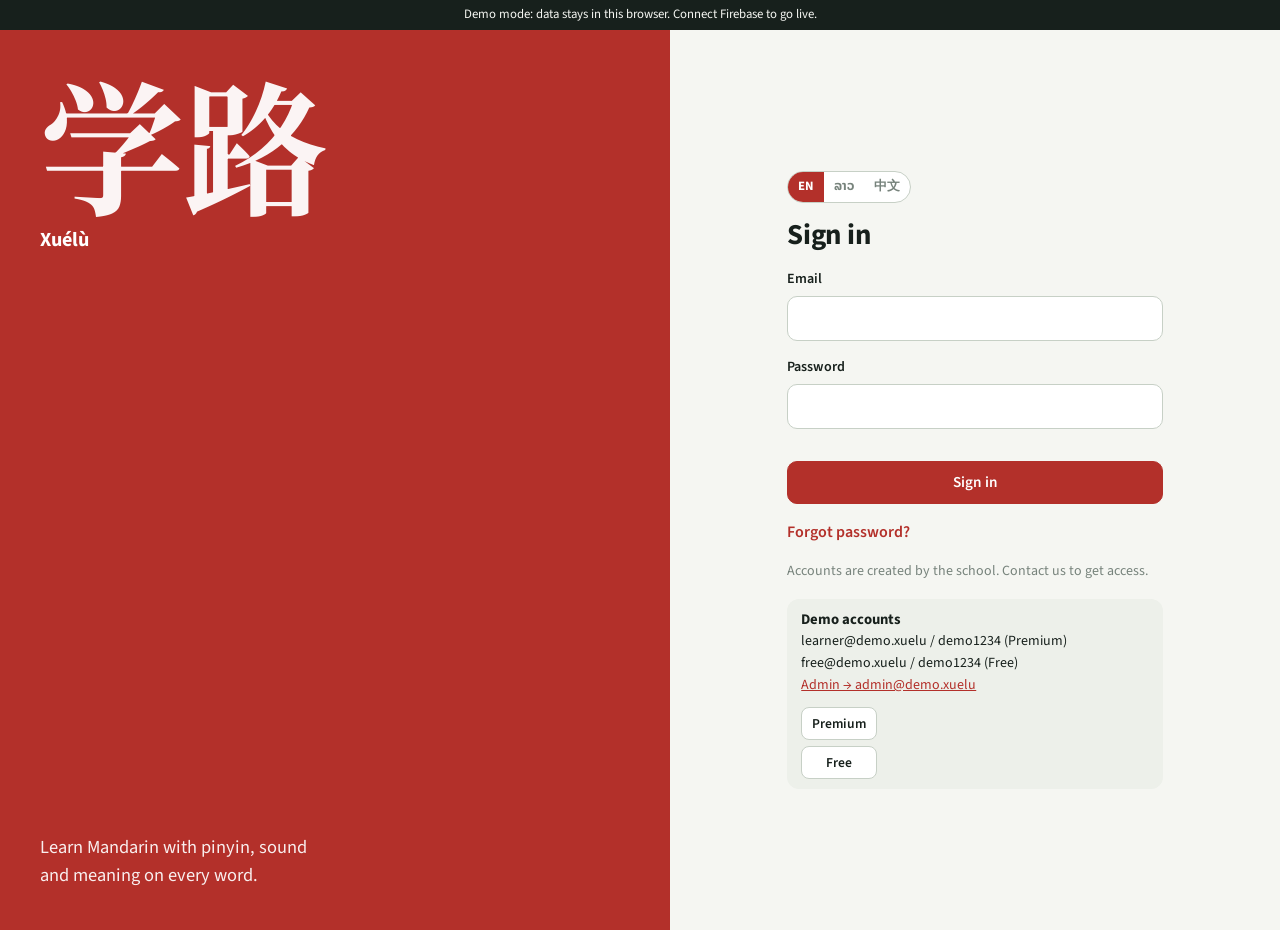
